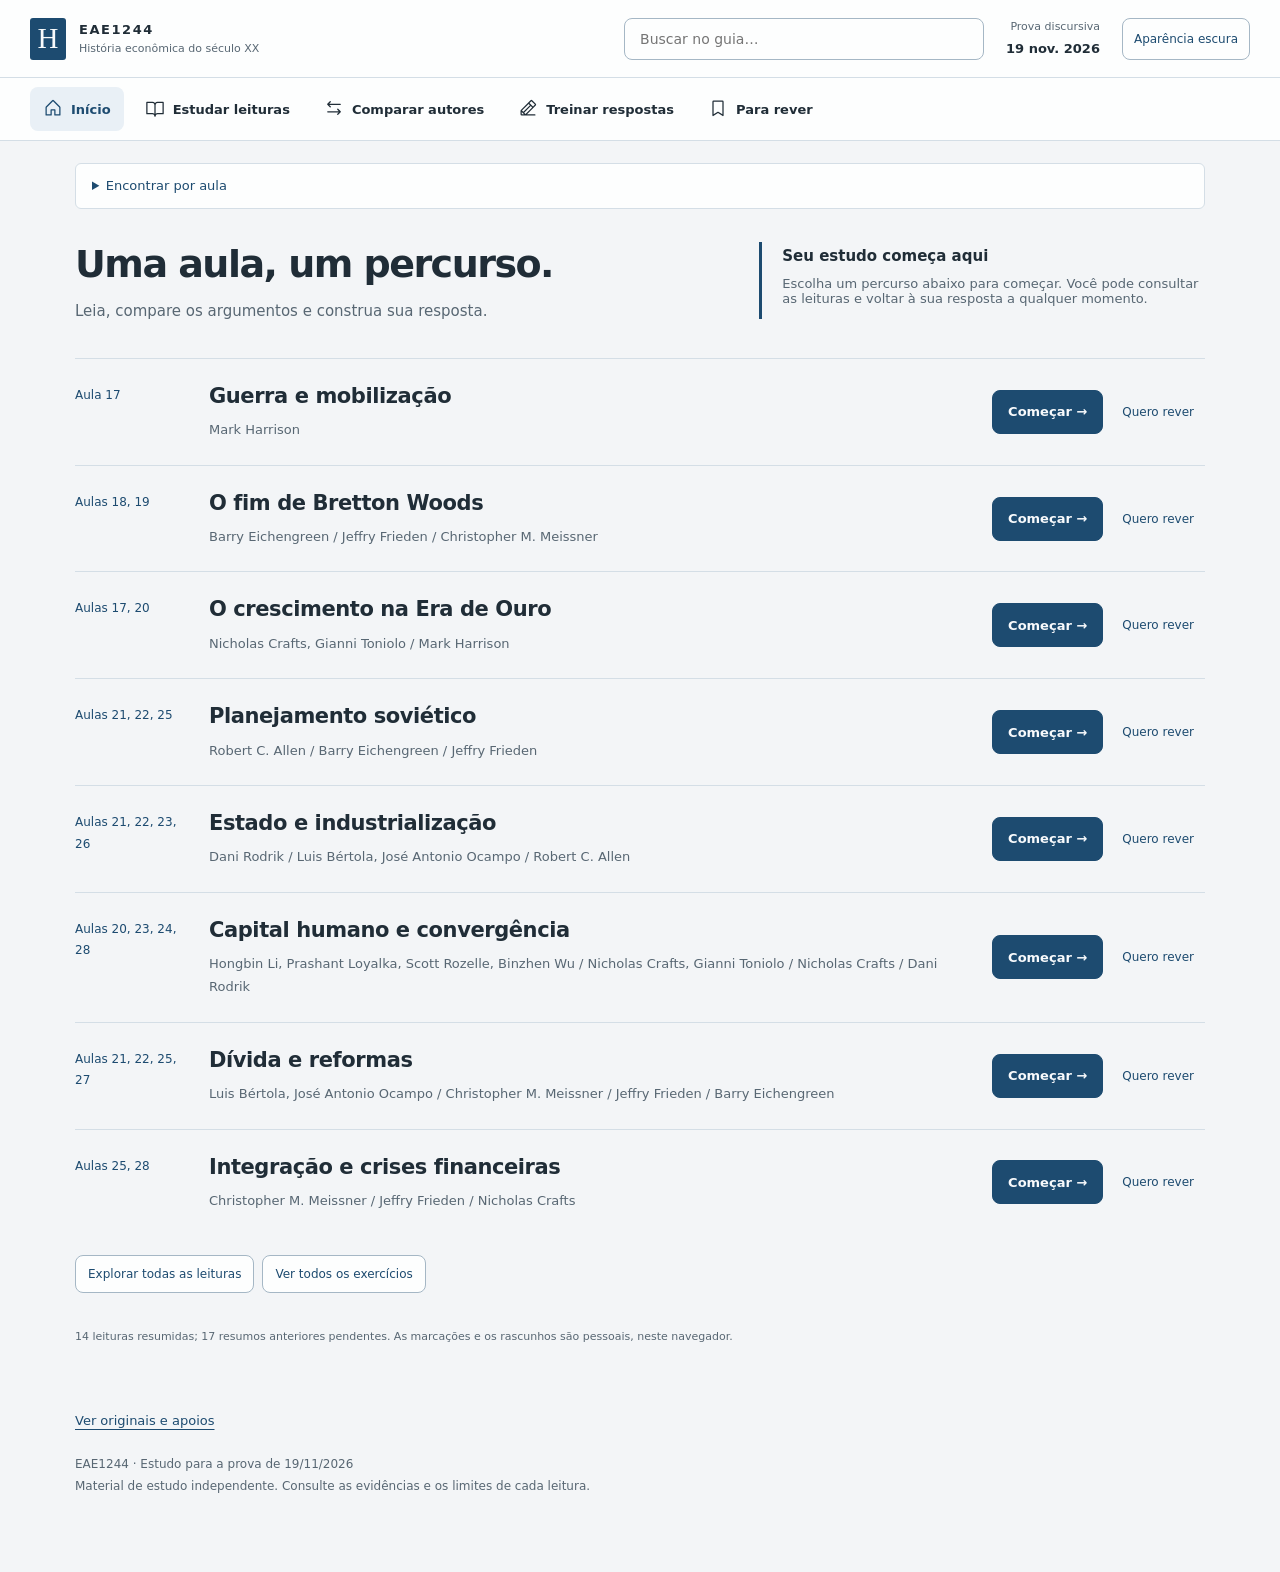
==== index.html @ 4e14259a "Publish study guide with reading tables Co-Authored-By: Claude Opus 5.5 <noreply@anthropic.com>" ====
<!doctype html>
<html lang="pt-BR">
<head>
<meta charset="utf-8">
<meta name="viewport" content="width=device-width, initial-scale=1">
<meta name="color-scheme" content="light dark">
<meta name="description" content="Caderno, atlas de autores e prática discursiva de História Econômica Geral do Século XX.">
<title>EAE1244 · Hub de estudos</title>
<link rel="icon" href="data:image/svg+xml,%3Csvg xmlns='http://www.w3.org/2000/svg' viewBox='0 0 32 32'%3E%3Crect width='32' height='32' rx='5' fill='%231d4b70'/%3E%3Ctext x='16' y='23' text-anchor='middle' fill='white' font-size='23' font-family='serif'%3EH%3C/text%3E%3C/svg%3E">
<style>/* Native theme tokens preserve the approved editorial blue in both appearances. */
:root {
 --ink:light-dark(#202d37,#e5edf3); --muted:light-dark(#586773,#acbac7);
 --blue:light-dark(#1d4b70,#9cc9ee); --on-blue:light-dark(#f8fafc,#102b40);
 --blue-soft:light-dark(#e9f0f6,#203748); --paper:light-dark(#fdfefe,#18222b);
 --background:light-dark(#f3f5f7,#111920); --line:light-dark(#d4dee6,#354654);
 --input:light-dark(#a5b7c5,#7892a6); --focus:light-dark(#17669e,#9cc9ee);
 --warning:light-dark(#79551b,#e6c789); --warning-bg:light-dark(#faf4e7,#332d23);
 --radius:8px; font-family:system-ui,-apple-system,BlinkMacSystemFont,"Segoe UI",sans-serif;
 color:var(--ink); background:var(--background); font-size:16px; color-scheme:light dark
}
* {
  box-sizing:border-box
}
body {
  margin:0
}
button,input,select,textarea {
  font:inherit
}
button,a,summary,input,select,textarea {
  touch-action:manipulation
}
button,a {
  -webkit-tap-highlight-color:transparent
}
button {
  cursor:pointer
}
button:disabled {
  cursor:default
}
a {
  color:var(--blue);
  text-underline-offset:3px
}
button {
  color:inherit
}
button:focus-visible,a:focus-visible,summary:focus-visible,input:focus-visible,select:focus-visible,textarea:focus-visible {
  outline:3px solid var(--focus);
  outline-offset:3px
}
button,input,select,textarea {
  border-radius:var(--radius)
}
[hidden] {
  display:none!important
}
.sr-only {
  position:absolute;
  width:1px;
  height:1px;
  padding:0;
  overflow:hidden;
  clip:rect(0,0,0,0);
  var(--paper)-space:nowrap;
  border:0
}
.skip {
  position:fixed;
  left:12px;
  top:-80px;
  padding:12px;
  background:var(--paper);
  z-index:100
}
.skip:focus {
  top:8px
}
.topbar {
  max-width:1600px;
  margin:auto;
  min-height:98px;
  display:flex;
  align-items:center;
  gap:32px;
  padding:20px 40px;
  border-bottom:1px solid var(--line)
}
.brand {
  display:flex;
  gap:13px;
  align-items:center;
  text-decoration:none;
  color:var(--ink);
  flex:1;
  min-width:270px
}
.brand-mark {
  display:grid;
  place-items:center;
  background:var(--blue);
  color:var(--paper);
  width:43px;
  height:48px;
  font:32px Georgia,serif;
  border-radius:3px
}
.brand strong {
  display:block;
  font-size:14px;
  letter-spacing:.12em
}
.brand span span {
  display:block;
  color:var(--muted);
  font-size:12px;
  margin-top:5px
}
.search-wrap {
  display:flex;
  align-items:center;
  position:relative;
  width:360px
}
.search-wrap input {
  width:100%;
  padding:12px 72px 12px 15px;
  border:1px solid var(--input);
  background:var(--paper);
  min-width:0;
  font-size:14px
}
.search-wrap button {
  position:absolute;
  right:8px;
  font-size:12px;
  background:var(--paper);
  border:0;
  padding:6px;
  color:var(--blue)
}
.exam {
  font-size:11px;
  line-height:1.8;
  color:var(--muted);
  var(--paper)-space:nowrap;
  text-align:right
}
.exam strong {
  display:block;
  color:var(--ink);
  font-size:13px
}
.workspace {
  max-width:1450px;
  margin:auto;
  display:grid;
  grid-template-columns:285px minmax(0,1fr);
  gap:56px;
  padding:34px 40px
}
.sidebar {
  align-self:start;
  position:sticky;
  top:20px;
  max-height:calc(100dvh - 40px);
  overflow:auto;
  padding:2px 8px 24px 0;
  scrollbar-width:thin
}
.modes {
  display:flex;
  gap:4px;
  padding-bottom:22px
}
.modes button {
  flex:1;
  min-height:42px;
  border:1px solid transparent;
  background:transparent;
  font-size:13px;
  font-weight:600;
  padding:8px 9px
}
.modes button[aria-current="page"] {
  background:var(--blue);
  color:var(--paper)
}
.modes button:hover:not([aria-current]) {
  background:var(--blue-soft)
}
.index-panel>summary {
  font:600 12px system-ui;
  letter-spacing:.04em;
  color:var(--muted);
  margin:0 0 20px;
  list-style:none;
  pointer-events:none
}
.index-panel>summary::-webkit-details-marker {
  display:none
}
.index-content label {
  display:block;
  font-size:12px;
  color:var(--muted);
  margin-bottom:8px
}
select {
  width:100%;
  background:var(--paper);
  border:1px solid var(--input);
  padding:10px;
  font-size:13px;
  color:var(--ink);
  margin-bottom:21px
}
.menu-group-title {
  font-size:11px;
  font-weight:650;
  color:var(--muted);
  margin:22px 0 9px;
  padding-left:11px
}
.menu-item {
  display:block;
  width:100%;
  text-align:left;
  background:none;
  border:0;
  border-left:2px solid transparent;
  border-radius:0;
  padding:11px 11px;
  margin:3px 0;
  line-height:1.45
}
.menu-item strong {
  font-size:13px;
  display:block;
  font-weight:550
}
.menu-item small {
  font-size:11px;
  color:var(--muted);
  display:block;
  margin-top:4px
}
.menu-item[aria-current="page"] {
  border-left-color:var(--blue);
  background:var(--blue-soft);
  color:var(--blue)
}
.menu-item:hover {
  background:var(--blue-soft)
}
.sidebar-foot {
  border-top:1px solid var(--line);
  margin-top:24px;
  padding:18px 10px
}
.sidebar-foot button {
  border:0;
  background:none;
  padding:4px 0;
  color:var(--blue);
  font-size:12px;
  text-align:left
}
.sidebar-foot p {
  font-size:11px;
  line-height:1.9;
  color:var(--muted)
}
.sidebar-foot strong {
  font-weight:650;
  color:var(--ink)
}
main {
  min-width:0;
  max-width:920px;
  outline:none
}
article {
  background:var(--paper);
  padding:42px 50px 50px;
  border:1px solid var(--line);
  border-radius:3px;
  min-height:650px;
  box-shadow:0 3px 16px #1d4b7004
}
.eyebrow {
  font-size:11px;
  font-weight:650;
  color:var(--blue);
  letter-spacing:.09em;
  text-transform:uppercase;
  margin:0 0 16px
}
h1,h2,h3 {
  color:var(--ink);
  font-weight:normal
}
h1 {
  font:normal clamp(30px,3.3vw,43px)/1.12 Georgia,"Times New Roman",serif;
  letter-spacing:-.025em;
  margin:0 0 20px;
  overflow-wrap:anywhere
}
h2 {
  font:normal 26px/1.25 Georgia,serif;
  letter-spacing:-.02em;
  margin:0 0 20px
}
h3 {
  font:600 15px/1.5 system-ui;
  margin:0 0 10px
}
.byline {
  color:var(--muted);
  font-size:13px;
  line-height:1.7;
  margin:0 0 14px
}
.source-meta {
  font-size:12px;
  color:var(--muted);
  margin-bottom:25px
}
.source-meta summary {
  cursor:pointer;
  padding:4px 0
}
.source-meta p {
  font-size:12px;
  overflow-wrap:anywhere
}
.originals {
  display:flex;
  flex-wrap:wrap;
  gap:10px;
  margin:20px 0
}
.originals a {
  font-size:12px;
  text-decoration:none;
  border:1px solid var(--line);
  padding:9px 12px;
  display:inline-block
}
.originals a:hover {
  border-color:var(--blue)
}
.lead {
  font:normal 20px/1.65 Georgia,serif;
  border-left:3px solid var(--blue);
  padding:2px 0 2px 22px;
  margin:30px 0;
  color:var(--ink)
}
.question {
  font-size:15px;
  line-height:1.7;
  color:var(--muted);
  margin:20px 0
}
.quick-links,.related {
  display:flex;
  gap:8px;
  flex-wrap:wrap;
  margin:20px 0
}
.link-button {
  border:1px solid var(--input);
  background:var(--paper);
  color:var(--blue);
  padding:9px 12px;
  font-size:12px;
  text-align:left;
  line-height:1.5
}
.link-button:hover {
  background:var(--blue-soft)
}
.content-section {
  border-top:1px solid var(--line);
  padding-top:30px;
  margin-top:34px
}
.content-section p,.content-section li {
  font-size:16px;
  line-height:1.85
}
.content-section p {
  margin:0 0 16px
}
.argument {
  list-style:none;
  counter-reset:argument;
  padding:0
}
.argument>li {
  counter-increment:argument;
  position:relative;
  padding:0 0 26px 37px
}
.argument>li:before {
  content:counter(argument,decimal-leading-zero);
  position:absolute;
  left:0;
  top:2px;
  color:var(--blue);
  font-size:11px;
  font-weight:650
}
.argument>li:last-child {
  padding-bottom:0
}
.argument p {
  margin:0
}
.evidence {
  margin:12px 0 18px;
  background:var(--background);
  border-radius:3px;
  padding:10px 14px;
  font-size:12px
}
.evidence>summary {
  cursor:pointer;
  color:var(--blue);
  font-size:12px;
  line-height:1.6
}
.evidence blockquote {
  font-family:Georgia,serif;
  margin:14px 0 6px;
  padding-left:12px;
  border-left:1px solid var(--line);
  font-size:14px;
  line-height:1.7;
  overflow-wrap:anywhere
}
.evidence p,.evidence a {
  font-size:11px;
  line-height:1.6
}
.item {
  margin:0 0 27px
}
.item:last-child {
  margin-bottom:0
}
.kind {
  font-size:10px;
  letter-spacing:.03em;
  text-transform:uppercase;
  color:var(--blue);
  display:inline-block;
  margin-bottom:8px;
  font-weight:650
}
.limits {
  padding-left:20px
}
.limits li {
  margin-bottom:13px
}
.notice {
  background:var(--warning-bg);
  border-left:3px solid var(--warning);
  padding:16px 18px;
  color:var(--warning);
  font-size:14px;
  line-height:1.7;
  margin:24px 0
}
.page-foot {
  font-size:11px;
  color:var(--muted);
  line-height:1.9;
  padding:24px 0 8px
}
.result-title {
  font-size:12px;
  color:var(--muted);
  margin:0 0 20px
}
.result {
  display:block;
  background:var(--paper);
  border:1px solid var(--line);
  padding:22px;
  margin-bottom:12px;
  width:100%;
  text-align:left
}
.result h2 {
  font-size:22px;
  margin:8px 0
}
.result p {
  font-size:13px;
  line-height:1.7;
  color:var(--muted);
  margin:0
}
.result small {
  font-size:10px;
  color:var(--blue);
  font-weight:650;
  text-transform:uppercase;
  letter-spacing:.04em
}
.result:hover {
  border-color:var(--blue)
}
.archive-item {
  padding:20px 0;
  border-bottom:1px solid var(--line)
}
.archive-item h2 {
  font-size:20px;
  margin:0 0 8px
}
.archive-item p {
  font-size:12px;
  color:var(--muted);
  line-height:1.6
}
.archive-item .originals {
  margin:8px 0
}
@media(min-width:1600px) {
  .workspace {
    gap:70px
  }
}
@media(max-width:1100px) {
  .workspace {
    gap:28px;
    padding:28px 24px;
    grid-template-columns:245px minmax(0,1fr)
  }
  .topbar {
    padding:18px 24px;
    gap:20px
  }
  .exam {
    display:none
  }
  article {
    padding:32px
  }
  .search-wrap {
    width:320px
  }
}
@media(max-width:760px) {
  .topbar {
    flex-wrap:wrap;
    padding:18px 18px;
    gap:18px
  }
  .brand {
    min-width:0
  }
  .brand-mark {
    height:39px;
    width:36px;
    font-size:27px
  }
  .brand span span {
    font-size:10px
  }
  .search-wrap {
    width:100%
  }
  .workspace {
    display:block;
    padding:18px 14px;
  }
  .sidebar {
    position:static;
    max-height:none;
    overflow:visible;
    padding:0
  }
  .modes {
    padding-bottom:15px;
    gap:8px
  }
  .modes button {
    min-height:44px;
    font-size:14px
  }
  .index-panel {
    background:var(--paper);
    border:1px solid var(--line);
    border-radius:var(--radius);
    margin:0 0 18px
  }
  .index-panel>summary {
    pointer-events:auto;
    cursor:pointer;
    list-style:disclosure-closed;
    font-size:12px;
    margin:0;
    padding:14px 16px;
    letter-spacing:0
  }
  .index-panel[open]>summary {
    list-style:disclosure-open
  }
  .index-panel>summary::-webkit-details-marker {
    display:initial
  }
  .index-content {
    padding:0 14px 14px;
    max-height:45vh;
    overflow:auto
  }
  .sidebar-foot {
    display:none
  }
  article {
    padding:27px 21px;
    min-height:450px
  }
  h1 {
    font-size:32px;
    line-height:1.15
  }
  h2 {
    font-size:24px
  }
  .lead {
    font-size:19px;
    padding-left:16px;
    margin:24px 0
  }
  .content-section p,.content-section li {
    font-size:16px;
    line-height:1.8
  }
  .argument>li {
    padding-left:28px
  }
  .eyebrow {
    font-size:10px
  }
  .page-foot {
    font-size:10px;
    padding:20px 6px
  }
  .result {
    padding:19px
  }
}
@media(prefers-reduced-motion:reduce) {
  *,*:before,*:after {
    scroll-behavior:auto!important;
    animation:none!important;
    transition:none!important
  }
}
@media print {
  .topbar,.sidebar,.page-foot,.quick-links,.related {
    display:none
  }
  body {
    background:var(--paper)
  }
  .workspace {
    display:block;
    padding:0
  }
  article {
    border:0;
    box-shadow:none;
    padding:0
  }
  details[open] {
    break-inside:avoid
  }
  h1,h2,h3 {
    break-after:avoid
  }
  .evidence {
    background:transparent
  }
}
.interpretation {
  font-size:12px!important;
  color:var(--muted);
  line-height:1.75!important;
  margin-bottom:22px!important
}
.basis-links {
  display:flex;
  gap:6px;
  flex-wrap:wrap;
  margin:10px 0 20px
}

/* The approved B layout: a course journey with a single horizontal navigation. */
body{overflow-wrap:anywhere}
.topbar{min-height:78px;gap:22px;padding:17px 30px;background:var(--paper)}
.brand{min-width:240px}.brand-mark{width:36px;height:42px;font-size:29px;color:var(--on-blue)}
.brand strong{font-size:13px}.brand span span{font-size:11px}
.theme-toggle{background:transparent;border:1px solid var(--input);color:var(--blue);padding:9px 11px;font-size:12px;min-height:42px;white-space:nowrap}
.modes{max-width:1450px;margin:auto;padding:9px 30px;gap:8px;flex-wrap:wrap;border-bottom:1px solid var(--line);background:var(--paper)}
.modes button{flex:none;display:flex;align-items:center;justify-content:center;gap:8px;padding:9px 12px;font-size:13px;min-height:44px}
.modes button[aria-current="page"]{background:var(--blue-soft);color:var(--blue)}
.ui-icon{display:inline-flex;align-items:center;flex:none}.ui-icon svg{width:20px;height:20px;fill:currentColor}
.workspace{display:block;max-width:1200px;padding:22px 35px 30px;min-height:calc(100dvh - 200px)}
.sidebar{position:static;max-height:none;overflow:visible;padding:0 0 18px}
.index-panel{background:var(--paper);border:1px solid var(--line);border-radius:6px}
.index-panel>summary{pointer-events:auto;cursor:pointer;list-style:disclosure-closed;font:500 13px/1.5 system-ui;letter-spacing:0;padding:12px 16px;margin:0;color:var(--blue)}
.index-panel[open]>summary{list-style:disclosure-open}.index-panel>summary::-webkit-details-marker{display:initial}
.index-content{padding:10px 16px 16px}.index-content select{max-width:380px;margin-bottom:10px}
#menu{display:grid;grid-template-columns:1fr 1fr;gap:4px 22px;max-height:390px;overflow:auto}
main{max-width:none}article{padding:34px 42px 42px;border-radius:var(--radius);box-shadow:none}
h1{font-family:system-ui,-apple-system,BlinkMacSystemFont,"Segoe UI",sans-serif;font-size:clamp(29px,3.5vw,40px);line-height:1.18;letter-spacing:-.04em;font-weight:600;max-width:950px}
.eyebrow:empty{display:none}.eyebrow{font-size:11px;letter-spacing:.025em;text-transform:none;margin-bottom:9px}
.page-foot{font-size:12px;line-height:1.8;padding-top:23px}.page-foot p{margin-top:14px}
#archive{border:0;background:transparent;padding:8px 0;color:var(--blue);font-size:13px;text-decoration:underline;text-underline-offset:4px;cursor:pointer}
.primary-button{border:1px solid var(--blue);background:var(--blue);color:var(--on-blue);padding:10px 15px;min-height:44px;font-weight:600;font-size:13px;white-space:nowrap}
.primary-button:hover{filter:brightness(.95)}.review-toggle{border:1px solid transparent;background:transparent;color:var(--blue);padding:8px 10px;font-size:12px;min-height:40px}
.review-toggle[aria-pressed="true"]{background:var(--blue-soft)}
body[data-view="inicio"] article,body[data-view="rever"] article{background:transparent;border:0;padding:15px 0 20px;min-height:400px}
body[data-view="inicio"] article{display:grid;grid-template-columns:minmax(0,1.45fr) minmax(220px,1fr);gap:0 38px}
body[data-view="inicio"] article>h1{grid-column:1;grid-row:1;margin-bottom:12px;font-size:38px}
body[data-view="inicio"] article>.byline{grid-column:1;grid-row:2;font-size:15px;margin:0 0 24px}
.resume-study{grid-column:2;grid-row:1/span 3;border-left:3px solid var(--blue);padding:3px 0 3px 20px;align-self:start;margin:0 0 28px}
.resume-study h2{font:600 15px/1.5 system-ui;margin-bottom:9px;letter-spacing:0}.resume-study p{font-size:13px;color:var(--muted);margin:0 0 10px}
.lesson-journey{grid-column:1/-1;margin-top:10px}.lesson-row{display:grid;grid-template-columns:110px minmax(0,1fr) auto;gap:24px;align-items:center;padding:23px 0;border-top:1px solid var(--line)}
.lesson-row h2{font:600 21px/1.35 system-ui;margin:0 0 8px;letter-spacing:-.02em}.lesson-row p{font-size:13px;line-height:1.8;margin:0;color:var(--muted)}
.lesson-row .lesson-number{align-self:start;color:var(--blue);font-size:12px;padding-top:3px}
.lesson-actions{display:flex;align-items:center;gap:8px}.lesson-actions .review-toggle{white-space:nowrap}
body[data-view="inicio"] article>.quick-links,body[data-view="inicio"] article>.storage-note,body[data-view="inicio"] article>.notice{grid-column:1/-1}
.collection-item{padding:23px 0;border-top:1px solid var(--line)}.collection-item:first-of-type{margin-top:28px}.collection-item h2{font-size:25px;margin-bottom:10px}.collection-item p{font-size:14px;color:var(--muted);line-height:1.8}
.exercise-choice{display:block;width:100%;text-align:left;background:var(--paper);border:1px solid var(--input);color:var(--blue);padding:12px 15px;font-size:14px;margin-top:10px;min-height:44px}
.journey-context{padding:18px 22px;background:var(--blue-soft);border-radius:6px;margin-bottom:27px}
.journey-context h2{font:600 19px/1.4 system-ui;letter-spacing:-.02em;margin:0 0 13px}.journey-context .byline{font-size:12px;margin:0 0 6px;color:var(--blue)}
.journey-steps{display:flex;align-items:center;flex-wrap:wrap;gap:7px}.journey-step{border:0;background:transparent;color:var(--blue);padding:9px 11px;font-size:12px;min-height:40px;border-radius:5px}
.journey-step[aria-current="step"]{background:var(--paper);font-weight:650}.back-search{border:0;background:transparent;color:var(--blue);padding:0;min-height:40px;font-size:13px;margin-bottom:13px}
.reading-toc{display:flex;align-items:center;gap:5px 20px;flex-wrap:wrap;border-top:1px solid var(--line);border-bottom:1px solid var(--line);padding:12px 0;margin:20px 0}
.reading-toc strong{font-size:12px;color:var(--muted)}.reading-toc a{font-size:12px;text-decoration:none;padding:5px 0}.reading-toc a:hover{text-decoration:underline}
.content-section{scroll-margin-top:20px}.concept-detail{padding:13px 15px;border:1px solid var(--line);border-radius:6px}.concept-detail>summary{font-size:15px;font-weight:600;cursor:pointer;color:var(--blue);min-height:27px}.concept-detail>p{margin-top:12px}
.study-status{max-width:1130px;margin:0 auto 24px;padding:0 22px;font-size:12px;line-height:1.8;color:var(--warning)}
dialog{background:var(--paper);color:var(--ink);border:1px solid var(--line);border-radius:8px;max-width:min(520px,calc(100% - 30px));padding:25px}dialog::backdrop{background:#11192088}
dialog h2{font-size:26px}dialog label{display:block;font-size:13px;margin-bottom:8px}dialog input{width:100%;border:1px solid var(--input);padding:10px;color:var(--ink);background:var(--background);font-size:14px}dialog p{font-size:13px;color:var(--muted);line-height:1.8}dialog button{background:var(--blue);color:var(--on-blue);border:0;padding:10px 17px;min-height:44px}
@media(max-width:1050px){.topbar{gap:16px;padding:16px 24px}.brand{min-width:210px}.search-wrap{width:310px}.workspace{padding:21px 27px 28px}.lesson-row{grid-template-columns:90px minmax(0,1fr) auto;gap:20px}.lesson-actions{flex-direction:column;gap:5px}.lesson-actions .review-toggle{font-size:11px}}
@media(max-width:767px){.topbar{padding:15px 17px;gap:12px}.brand{min-width:0}.brand-mark{width:32px;height:37px;font-size:26px}.brand span span{font-size:10px}.theme-toggle{font-size:11px;padding:8px;min-height:38px}.search-wrap{order:3;width:100%}.search-wrap input{font-size:16px}.modes{display:grid;grid-template-columns:1fr 1fr;padding:10px 14px;gap:4px}.modes button{font-size:12px;min-height:44px;padding:9px 7px;gap:7px}.modes button:last-child{grid-column:1/-1}.ui-icon svg{width:18px;height:18px}.workspace{padding:17px 15px 24px}.sidebar{padding-bottom:17px}.index-panel{margin:0}.index-content{padding:0 13px 13px;max-height:none}#menu{grid-template-columns:1fr;max-height:340px}.index-panel>summary{font-size:12px}article{padding:23px 19px}h1{font-size:29px}.journey-context{padding:15px;margin-bottom:24px}.journey-context h2{font-size:18px}.journey-steps{gap:4px}.journey-step{padding:8px;font-size:12px;min-height:44px}.journey-context .review-toggle{padding:8px;min-height:44px}body[data-view="inicio"] article{display:block;padding-top:10px}body[data-view="inicio"] article>h1{font-size:31px;margin-bottom:13px}body[data-view="inicio"] article>.byline{font-size:14px;margin-bottom:24px}.resume-study{padding-left:15px;margin-bottom:23px}.lesson-row{grid-template-columns:minmax(0,1fr) auto;gap:9px 17px;padding:21px 0}.lesson-row .lesson-number{grid-column:1/-1;padding:0;font-size:12px}.lesson-row h2{font-size:20px}.lesson-row p{font-size:12px}.lesson-actions{align-self:start;flex-direction:column-reverse}.lesson-actions .primary-button{padding:9px 10px;font-size:12px}.lesson-actions .review-toggle{padding:7px;font-size:11px}.reading-toc{gap:4px 16px}.reading-toc strong{width:100%}.collection-item h2{font-size:24px}.page-foot{font-size:11px}.study-status{padding:0 17px}}
@media(prefers-reduced-motion:no-preference){.primary-button,.review-toggle,.journey-step{transition:background-color .15s ease,transform .15s ease}.primary-button:active{transform:translateY(1px)}}
@media print{:root{color-scheme:light!important}.modes,.journey-context,.reading-toc,.study-status,.theme-toggle,.back-search{display:none}}
.basis-links button {
  font-size:10px;
  padding:6px 8px;
  background:var(--paper)
}
.mechanism-row {
  border:1px solid var(--line);
  border-radius:4px;
  margin:12px 0;
  padding:0 18px
}
.mechanism-row>summary {
  cursor:pointer;
  padding:17px 0;
  font-weight:600;
  font-size:14px;
  line-height:1.6
}
.matrix-grid {
  display:grid;
  grid-template-columns:repeat(auto-fit,minmax(min(100%,230px),1fr));
  gap:22px;
  padding:8px 0 18px
}
.matrix-cell {
  min-width:0
}
.matrix-cell h3 {
  font-size:13px
}
.matrix-cell p {
  font-size:14px;
  line-height:1.75
}
.case-author {
  font-size:12px!important;
  color:var(--blue);
  font-weight:600;
  margin-bottom:7px!important
}
.outline-point {
  margin-bottom:18px
}
.editor-label {
  display:block;
  font-size:13px;
  line-height:1.7;
  color:var(--muted);
  margin-bottom:12px
}
textarea {
  width:100%;
  resize:vertical;
  min-height:290px;
  border:1px solid var(--input);
  padding:18px;
  font-family:Georgia,serif;
  font-size:18px;
  line-height:1.8;
  background:var(--paper);
  color:var(--ink)
}
textarea::placeholder {
  font-family:system-ui;
  font-size:14px;
  line-height:1.8;
  color:var(--muted)
}
.save-status {
  font-size:11px!important;
  color:var(--muted);
  line-height:1.6!important;
  margin:10px 0 18px!important
}
.storage-warning {
  color:var(--warning)
}
.storage-note {
  font-size:11px!important;
  color:var(--muted);
  line-height:1.7!important;
  margin-top:15px!important
}
.support-panel {
  border:1px solid var(--line);
  padding:0 18px;
  margin:12px 0;
  border-radius:4px
}
.support-panel>summary {
  padding:18px 0;
  cursor:pointer;
  font-size:14px;
  font-weight:600;
  color:var(--blue)
}
.support-panel[open] {
  padding-bottom:10px
}
.support-panel p {
  font-size:15px
}
.support-panel .worked-example {
  font:18px/1.9 Georgia,serif
}
.review-item {
  display:flex;
  gap:12px;
  align-items:flex-start;
  font-size:14px;
  line-height:1.8;
  margin:17px 0;
  cursor:pointer
}
.review-item input {
  width:18px;
  height:18px;
  margin-top:4px;
  flex-shrink:0;
  accent-color:var(--blue)
}
.empty-note {
  font-size:12px;
  color:var(--muted);
  line-height:1.7
}
.worked-example {
  border-left:2px solid var(--input);
  padding-left:17px
}
@media(max-width:760px) {
  .matrix-grid {
    grid-template-columns:1fr
  }
  .matrix-cell {
    border-top:1px solid var(--line);
    padding-top:16px
  }
  .support-panel,.mechanism-row {
    padding-left:13px;
    padding-right:13px
  }
  textarea {
    padding:13px;
    font-size:17px
  }
  .basis-links button {
    font-size:11px
  }
  .support-panel .worked-example {
    font-size:17px
  }
}
.index-panel>summary {
  pointer-events:auto;
  cursor:pointer
}
@media(max-width:760px) {
  .sidebar-foot {
    display:block;
    border:0;
    margin:0 0 16px;
    padding:0 3px
  }
  .sidebar-foot p {
    display:none
  }
  .sidebar-foot button {
    font-size:12px;
    padding:8px 0
  }
}
.index-panel > summary {
  list-style-position: inside;
}
.data-table{margin:0 0 34px}.data-table:last-child{margin-bottom:0}.data-table figcaption{font-size:15px;font-weight:600;line-height:1.5;margin-bottom:4px}.table-scroll{overflow-x:auto;margin:10px 0 12px;border:1px solid var(--line);border-radius:6px;background:var(--paper)}.data-table table{border-collapse:collapse;width:100%;font-size:13px;font-variant-numeric:tabular-nums}.data-table th,.data-table td{padding:7px 11px;border-bottom:1px solid var(--line);text-align:right;white-space:nowrap}.data-table thead th{background:var(--blue-soft);font-weight:600;vertical-align:bottom;white-space:normal;min-width:5.5em}.data-table tbody th{text-align:left;font-weight:500;white-space:normal;min-width:9em}.data-table tbody tr:last-child>*{border-bottom:0}.content-section .table-supports{font-size:14px;line-height:1.7;margin:0 0 6px}.content-section .table-note{font-size:12px;line-height:1.6;color:var(--muted);margin:0 0 6px}.data-table>a{font-size:12px;color:var(--blue)}
</style>
</head>
<body>
<a class="skip" href="#content">Pular para o conteúdo</a>
<header class="topbar">
<a class="brand" href="#inicio/all"><span class="brand-mark" aria-hidden="true">H</span><span><strong>EAE1244</strong><span>História econômica do século XX</span></span></a>
<div class="search-wrap"><label class="sr-only" for="search">Buscar no guia</label><input type="search" id="search" placeholder="Buscar no guia…" autocomplete="off"><button id="clear-search" type="button" hidden>Limpar</button></div>
<span class="exam">Prova discursiva <strong>19 nov. 2026</strong></span>
<button id="theme-toggle" type="button" class="theme-toggle">Aparência escura</button>
</header>
<nav class="modes" aria-label="Áreas de estudo"><button data-view="inicio" type="button"><span data-icon="house"></span>Início</button><button data-view="caderno" type="button"><span data-icon="book-open"></span>Estudar leituras</button><button data-view="atlas" type="button"><span data-icon="arrows-left-right"></span>Comparar autores</button><button data-view="praticar" type="button"><span data-icon="pencil-line"></span>Treinar respostas</button><button data-view="rever" type="button"><span data-icon="bookmark-simple"></span>Para rever</button></nav>
<div class="workspace">
<aside class="sidebar">
<details class="index-panel"><summary>Encontrar por aula</summary><div class="index-content"><label for="lesson">Recorte de leitura</label><select id="lesson"><option value="priority">Aulas 17–28 · prioritárias</option><option value="all">Todas as aulas</option></select><div id="menu"></div></div></details>
</aside>
<main id="content" tabindex="-1"><section id="results" hidden aria-label="Resultados da busca"></section><article id="article"></article><footer class="page-foot"><button type="button" id="archive">Ver originais e apoios</button><p>EAE1244 · Estudo para a prova de 19/11/2026<br>Material de estudo independente. Consulte as evidências e os limites de cada leitura.</p></footer></main>
</div>
<p id="study-status" class="study-status" role="status"></p>
<dialog id="share-dialog"><form method="dialog"><h2>Compartilhar este conteúdo</h2><label for="share-url">Link direto</label><input id="share-url" readonly type="text"><p id="share-note"></p><button type="submit">Fechar</button></form></dialog>
<noscript><p>Ative o JavaScript para navegar pelo guia. Os originais continuam disponíveis na pasta originais do pacote.</p></noscript>
<script type="application/json" id="guide-data">{"resources":[{"id":"moodle-resource-6577587","kind":"reading","lessons":[17],"title":"Resource mobilization for World War II: the U.S.A., U.K., U.S.S.R., and Germany, 1938-1945","authors":["Mark Harrison"],"summary":{"schema_version":1,"resource_id":"moodle-resource-6577587","file_id":"e2b4265d5868eb7a80c2eca9871b8a6562238b8a5aacd15e48c67d8be4ab4995","lessons":[17],"authors":["Mark Harrison"],"title":"Resource mobilization for World War II: the U.S.A., U.K., U.S.S.R., and Germany, 1938-1945","year":1988,"depth":"deep","status":"complete","thesis":"Para Harrison, a Segunda Guerra foi decidida pela capacidade aliada de produzir muito mais munições que o Eixo, e comparar as economias de guerra exige medir a intensidade da mobilização (renda nacional e força de trabalho), corrigindo distorções de conceito e de contabilidade dos números tradicionais. Nessa medida, a mobilização soviética foi a mais intensa e, em 1943-44, mais equilibrada e sustentada que a alemã, apesar de a URSS partir de base menor, sem folga e sofrer invasão; a Alemanha mobilizou muita renda, mas com desequilíbrio entre soldados, trabalhadores da indústria bélica e civis.","question":"Quais fatores permitiram que o potencial superior dos Aliados se realizasse em produção de guerra nas diferentes economias, e como se comparam a preparação, a coordenação central e a intensidade da mobilização de EUA, Reino Unido, URSS e Alemanha, em especial a eficácia do esforço soviético?","argument":[{"claim":"Ponto de partida (Goldsmith, citado pelo autor): o que decidiu a guerra foi a capacidade dos Aliados de produzir muito mais munições que o Eixo. A pergunta de Harrison é que fatores realizaram esse potencial sob condições de combate; a URSS foi negligenciada na literatura comparativa porque os dados soviéticos demoraram a ser liberados.","refs":[{"file_id":"e2b4265d5868eb7a80c2eca9871b8a6562238b8a5aacd15e48c67d8be4ab4995","pdf_page":2,"quote":"what won the war for them in the end was their ability to"},{"file_id":"e2b4265d5868eb7a80c2eca9871b8a6562238b8a5aacd15e48c67d8be4ab4995","pdf_page":2,"quote":"produce more, and vastly more, munitions than the Axis.1"},{"file_id":"e2b4265d5868eb7a80c2eca9871b8a6562238b8a5aacd15e48c67d8be4ab4995","pdf_page":3,"quote":"In contrast, Soviet experience has suffered neglect.3 The main reason is that"}]},{"claim":"O autor propõe um estudo comparativo da mobilização de recursos em três dimensões (preparação e necessidades; liderança e coordenação central; intensidade da mobilização) e adverte que é preciso eliminar distorções de conceito e medida nas estatísticas já estabelecidas para EUA, Reino Unido e Alemanha.","refs":[{"file_id":"e2b4265d5868eb7a80c2eca9871b8a6562238b8a5aacd15e48c67d8be4ab4995","pdf_page":3,"quote":"How may the effectiveness of the Soviet economic war effort be compared with"},{"file_id":"e2b4265d5868eb7a80c2eca9871b8a6562238b8a5aacd15e48c67d8be4ab4995","pdf_page":3,"quote":"political leadership and"},{"file_id":"e2b4265d5868eb7a80c2eca9871b8a6562238b8a5aacd15e48c67d8be4ab4995","pdf_page":4,"quote":"distortions of concept and measurement from the comparative statistical record already established for"}]},{"claim":"Preparação (seção I): Alemanha e URSS arcaram com os maiores ônus de rearmamento prévio; o rearmamento britânico foi bem menor e os EUA praticamente não se prepararam. A Alemanha rearmou numa economia com desemprego, de modo que o gasto militar ocupou folga, e suas conquistas trouxeram retornos econômicos: suas vitórias foram 'baratas'.","refs":[{"file_id":"e2b4265d5868eb7a80c2eca9871b8a6562238b8a5aacd15e48c67d8be4ab4995","pdf_page":4,"quote":"The most extensive economic burdens of war"},{"file_id":"e2b4265d5868eb7a80c2eca9871b8a6562238b8a5aacd15e48c67d8be4ab4995","pdf_page":4,"quote":"rearmament was initiated in an"},{"file_id":"e2b4265d5868eb7a80c2eca9871b8a6562238b8a5aacd15e48c67d8be4ab4995","pdf_page":5,"quote":"claimed only 7 per cent of the national income."},{"file_id":"e2b4265d5868eb7a80c2eca9871b8a6562238b8a5aacd15e48c67d8be4ab4995","pdf_page":5,"quote":"perhaps 20 per cent"}]},{"claim":"A URSS foi o único adversário a tentar um contrapeso militar à Alemanha, mas partiu de base industrial de nível técnico mais baixo e já sobrecarregada (pleno emprego excessivo): o rearmamento acelerado só podia ser financiado subtraindo recursos do setor civil, sobretudo do consumo das famílias.","refs":[{"file_id":"e2b4265d5868eb7a80c2eca9871b8a6562238b8a5aacd15e48c67d8be4ab4995","pdf_page":5,"quote":"The only country to attempt the building of a true military counterweight to"},{"file_id":"e2b4265d5868eb7a80c2eca9871b8a6562238b8a5aacd15e48c67d8be4ab4995","pdf_page":6,"quote":"accelerated rearmament could only be financed by"},{"file_id":"e2b4265d5868eb7a80c2eca9871b8a6562238b8a5aacd15e48c67d8be4ab4995","pdf_page":6,"quote":"subtracting resources from the civilian sector, especially from household"}]},{"claim":"O padrão de rearmamento diferiu: a Alemanha maximizou poder militar de curto prazo (armas e estoques para campanhas imediatas, grande efetivo), enquanto os adversários, sem poder escolher tempo e lugar da batalha, planejaram um conflito longo, com rearmamento 'intensivo' (mecanização e reequipamento). Em termos reais por soldado, a vantagem anglo-americana sobre a Alemanha virou um abismo até 1944; o resultado soviético ficou mais próximo do alemão, por causa da base de baixa produtividade e do custo alto do armamento em rublos.","refs":[{"file_id":"e2b4265d5868eb7a80c2eca9871b8a6562238b8a5aacd15e48c67d8be4ab4995","pdf_page":6,"quote":"German rearmament tended to emphasize the maximization of specific kinds of short-term"},{"file_id":"e2b4265d5868eb7a80c2eca9871b8a6562238b8a5aacd15e48c67d8be4ab4995","pdf_page":6,"quote":"Her adversaries, unable to choose the time or place of"},{"file_id":"e2b4265d5868eb7a80c2eca9871b8a6562238b8a5aacd15e48c67d8be4ab4995","pdf_page":8,"quote":"the relatively high rouble costs of Soviet weaponry and low rouble pay of conscripts."}]},{"claim":"A Alemanha liderou a produção de munições até 1940, mas, com compromissos de conquista e ocupação e limites à mobilização industrial, passou a depender de recrutamento de pessoal. Depois de 1940 sua produção subiu devagar e a aliada se multiplicou, de modo que a aceleração de 1943-44 veio tarde. O padrão aliado de guerra longa deu continuidade a programas e, na URSS, uma economia mais resiliente, com subcontratação civil pronta para conversão.","refs":[{"file_id":"e2b4265d5868eb7a80c2eca9871b8a6562238b8a5aacd15e48c67d8be4ab4995","pdf_page":8,"quote":"After 1940 German munitions"},{"file_id":"e2b4265d5868eb7a80c2eca9871b8a6562238b8a5aacd15e48c67d8be4ab4995","pdf_page":8,"quote":"production rose only slowly whereas Allied production multiplied."},{"file_id":"e2b4265d5868eb7a80c2eca9871b8a6562238b8a5aacd15e48c67d8be4ab4995","pdf_page":8,"quote":"more resilient, more mobilized wartime economic"}]},{"claim":"Coordenação central (seção II): a URSS reagiu em 1941-42 com decretos e iniciativa individual no topo (evacuação industrial salvou a indústria de defesa) e com iniciativa de baixo; isso bastou para sobreviver no curto prazo, mas não formou uma economia coordenada. No fim de 1941 tudo fora da defesa estava desorganizado, e a 'regra por decreto' teve de dar lugar a administração legal-burocrática, consolidada no fim de 1942 num Bureau de Operações.","refs":[{"file_id":"e2b4265d5868eb7a80c2eca9871b8a6562238b8a5aacd15e48c67d8be4ab4995","pdf_page":9,"quote":"saved Soviet specialized"},{"file_id":"e2b4265d5868eb7a80c2eca9871b8a6562238b8a5aacd15e48c67d8be4ab4995","pdf_page":10,"quote":"One was the capacity of Soviet leadership for high-level initiative and individual"},{"file_id":"e2b4265d5868eb7a80c2eca9871b8a6562238b8a5aacd15e48c67d8be4ab4995","pdf_page":10,"quote":"But everything else was in an utter shambles."},{"file_id":"e2b4265d5868eb7a80c2eca9871b8a6562238b8a5aacd15e48c67d8be4ab4995","pdf_page":10,"quote":"By the end of 1942 this transition had been achieved."}]},{"claim":"Nos demais países: o Reino Unido coordenou por comitês e controles burocráticos centralizados (Beaverbrook foi exceção, e seu efeito pode ter sido menor ou até negativo); a Alemanha manteve autoridade pessoal (Führerprinzip) e responsabilidades divididas, e Speer não obteve centralização, deixando reservas intocadas; os EUA tiveram agências concorrentes e só após 18 meses um padrão coerente, sem nunca cair em economia de escassez.","refs":[{"file_id":"e2b4265d5868eb7a80c2eca9871b8a6562238b8a5aacd15e48c67d8be4ab4995","pdf_page":11,"quote":"the rule was to fight the war by committee."},{"file_id":"e2b4265d5868eb7a80c2eca9871b8a6562238b8a5aacd15e48c67d8be4ab4995","pdf_page":11,"quote":"Germany’s war economy presents the opposite case, where personal authority"},{"file_id":"e2b4265d5868eb7a80c2eca9871b8a6562238b8a5aacd15e48c67d8be4ab4995","pdf_page":12,"quote":"remained full of untouched reserves-of"},{"file_id":"e2b4265d5868eb7a80c2eca9871b8a6562238b8a5aacd15e48c67d8be4ab4995","pdf_page":12,"quote":"Multiple high-level agencies with overlapping responsibilities"},{"file_id":"e2b4265d5868eb7a80c2eca9871b8a6562238b8a5aacd15e48c67d8be4ab4995","pdf_page":13,"quote":"Alone of the major Allies, the United States never had to resort to direction of"}]},{"claim":"Intensidade (seção III): o autor critica a tese tradicional (Carroll) de que o Reino Unido (64%) estava mais mobilizado que os EUA (42%) e a Alemanha só igualou o pico britânico em 1944, apontando medidas incompatíveis, itens de capital, descompasso calendário/ano fiscal e uso de 'produto total disponível'. Corrigido, EUA e Reino Unido têm parcelas semelhantes no pico, e a Alemanha já era a mais mobilizada em 1943 pela parcela da renda.","refs":[{"file_id":"e2b4265d5868eb7a80c2eca9871b8a6562238b8a5aacd15e48c67d8be4ab4995","pdf_page":14,"quote":"U.K. had committed no less than 64 per cent of her national income to the war"},{"file_id":"e2b4265d5868eb7a80c2eca9871b8a6562238b8a5aacd15e48c67d8be4ab4995","pdf_page":14,"quote":"This finding is seriously misleading."},{"file_id":"e2b4265d5868eb7a80c2eca9871b8a6562238b8a5aacd15e48c67d8be4ab4995","pdf_page":15,"quote":"two countries allocated similar shares of national income to reported"},{"file_id":"e2b4265d5868eb7a80c2eca9871b8a6562238b8a5aacd15e48c67d8be4ab4995","pdf_page":15,"quote":"by 1943 Germany was the most"}]},{"claim":"Transferências internacionais: o Lend-Lease foi contado duas vezes (pelos EUA como gasto de segurança nacional e pelos receptores em seus orçamentos de guerra). Por isso o autor usa duas medidas: (I) utilização nacional dos recursos, independentemente da origem, e (II) financiamento doméstico, descontando importações líquidas; no pico, a medida (I) dá Reino Unido 57% contra EUA 47%, e a (II) inverte, EUA 53-54% contra 47% do Reino Unido.","refs":[{"file_id":"e2b4265d5868eb7a80c2eca9871b8a6562238b8a5aacd15e48c67d8be4ab4995","pdf_page":15,"quote":"U.S. Lend-Lease transfers were double counted."},{"file_id":"e2b4265d5868eb7a80c2eca9871b8a6562238b8a5aacd15e48c67d8be4ab4995","pdf_page":16,"quote":"Measure (II) shows the domestic finance of resources supplied to the war effort,"},{"file_id":"e2b4265d5868eb7a80c2eca9871b8a6562238b8a5aacd15e48c67d8be4ab4995","pdf_page":17,"quote":"allocated more resources (irrespective of origin) to the war (57 versus 47 per cent of"}]},{"claim":"A URSS teve a mobilização de renda mais alta (até dois terços em 1942 pela medida doméstica, três quartos com recursos externos; 76% em 1943 pela utilização), embora sua renda real tenha caído mais de dois quintos em 1940-42, enquanto EUA e Reino Unido se beneficiaram de crescimento da renda real durante a guerra e a Alemanha, de crescimento menor.","refs":[{"file_id":"e2b4265d5868eb7a80c2eca9871b8a6562238b8a5aacd15e48c67d8be4ab4995","pdf_page":17,"quote":"The U.S.S.R. showed a higher level of economic mobilization than either of her"},{"file_id":"e2b4265d5868eb7a80c2eca9871b8a6562238b8a5aacd15e48c67d8be4ab4995","pdf_page":17,"quote":"In 1943, on a national utilization basis, the 1942 record was perhaps even"},{"file_id":"e2b4265d5868eb7a80c2eca9871b8a6562238b8a5aacd15e48c67d8be4ab4995","pdf_page":18,"quote":"income grew by more than a quarter, and this supplied just over half the domestic"},{"file_id":"e2b4265d5868eb7a80c2eca9871b8a6562238b8a5aacd15e48c67d8be4ab4995","pdf_page":18,"quote":"fell by more than two-fifths in 1940-2 under the impact of invasion and territorial"}]},{"claim":"Mobilização do trabalho (tabela 5): a URSS foi a mais intensa (quase um quarto da força de trabalho fardada e mais um terço em trabalho de guerra em 1943), depois o Reino Unido (45%) e os EUA (cerca de um terço). A Alemanha, apesar de 60% da renda mobilizada, quase não ampliou o emprego industrial de guerra (mulheres e horas pouco mudaram), porque o financiamento ia para um efetivo militar inchado em detrimento de equipamento e suprimento.","refs":[{"file_id":"e2b4265d5868eb7a80c2eca9871b8a6562238b8a5aacd15e48c67d8be4ab4995","pdf_page":18,"quote":"The U.K. had achieved a higher degree of mobilization-45 per cent either in"},{"file_id":"e2b4265d5868eb7a80c2eca9871b8a6562238b8a5aacd15e48c67d8be4ab4995","pdf_page":19,"quote":"The most intensive workforce mobilization among the Allies, however,"},{"file_id":"e2b4265d5868eb7a80c2eca9871b8a6562238b8a5aacd15e48c67d8be4ab4995","pdf_page":19,"quote":"the industrial mobilization of labour remained at a relatively low"},{"file_id":"e2b4265d5868eb7a80c2eca9871b8a6562238b8a5aacd15e48c67d8be4ab4995","pdf_page":20,"quote":"a privileged and bloated contingent of military personnel"}]},{"claim":"Limites: Reino Unido e URSS tiveram de evitar mobilização excessiva (racionamento centralizado de mão de obra, teto de 2 milhões para o exército britânico em março de 1941; a mobilização soviética de 1942 não duraria mais de um ano, e o alívio de 1943 foi condição para continuar). Os EUA nunca se aproximaram do excesso; a Alemanha passou da subutilização do trabalho à sobremobilização em 1944.","refs":[{"file_id":"e2b4265d5868eb7a80c2eca9871b8a6562238b8a5aacd15e48c67d8be4ab4995","pdf_page":20,"quote":"avoid excessive mobilization of labour and other inputs for war."},{"file_id":"e2b4265d5868eb7a80c2eca9871b8a6562238b8a5aacd15e48c67d8be4ab4995","pdf_page":20,"quote":"could not have been sustained for any longer than a"},{"file_id":"e2b4265d5868eb7a80c2eca9871b8a6562238b8a5aacd15e48c67d8be4ab4995","pdf_page":20,"quote":"ceiling of two million on the size of the ground forces in March 1941.36 In the Soviet"},{"file_id":"e2b4265d5868eb7a80c2eca9871b8a6562238b8a5aacd15e48c67d8be4ab4995","pdf_page":21,"quote":"The German economy, in contrast, passed almost directly from undermobilization of"}]},{"claim":"Recursos externos (tabela 6): todos menos os EUA dependeram muito de suprimento externo, com dependência de pico semelhante; Reino Unido e URSS via Lend-Lease, Alemanha via conquistas, prisioneiros e trabalho forçado.","refs":[{"file_id":"e2b4265d5868eb7a80c2eca9871b8a6562238b8a5aacd15e48c67d8be4ab4995","pdf_page":21,"quote":"all except the United States relied heavily on external supply, and the degree of each"},{"file_id":"e2b4265d5868eb7a80c2eca9871b8a6562238b8a5aacd15e48c67d8be4ab4995","pdf_page":22,"quote":"The U.S.S.R. was also heavily dependent on Lend-Lease, which may have"},{"file_id":"e2b4265d5868eb7a80c2eca9871b8a6562238b8a5aacd15e48c67d8be4ab4995","pdf_page":22,"quote":"– 7.5 million by 1944."}]},{"claim":"Conclusão (seção IV): pela intensidade (não pela eficiência de uso), o desempenho soviético foi claramente superior ao nazista; a mobilização de 1942 foi provavelmente excessiva, mas estabilizada em 1943 e então mais equilibrada. O ônus da guerra foi muito mais severo para a URSS (única a sobreviver à invasão como Estado), e entre meados de 1941 e meados de 1944 seus recursos foram empregados contra a Alemanha com intensidade bem maior que os do Reino Unido ou da América do Norte.","refs":[{"file_id":"e2b4265d5868eb7a80c2eca9871b8a6562238b8a5aacd15e48c67d8be4ab4995","pdf_page":23,"quote":"Soviet wartime economic performance was clearly superior to that of Nazi"},{"file_id":"e2b4265d5868eb7a80c2eca9871b8a6562238b8a5aacd15e48c67d8be4ab4995","pdf_page":23,"quote":"country of World War II to survive invasion as a nation state."},{"file_id":"e2b4265d5868eb7a80c2eca9871b8a6562238b8a5aacd15e48c67d8be4ab4995","pdf_page":24,"quote":"greater intensity than those of the United Kingdom or North America."}]}],"mechanisms":[{"kind":"cause","description":"Folga prévia e pleno emprego: economias com capacidade ociosa e desemprego (Alemanha nos anos 1930, Reino Unido e EUA ao entrar na guerra) puderam expandir produção e renda real sem retirar recursos de outros usos; a URSS, já em emprego pleno e com base menor, só podia mobilizar subtraindo do consumo civil e sofreu queda da renda.","refs":[{"file_id":"e2b4265d5868eb7a80c2eca9871b8a6562238b8a5aacd15e48c67d8be4ab4995","pdf_page":4,"quote":"rearmament was initiated in an"},{"file_id":"e2b4265d5868eb7a80c2eca9871b8a6562238b8a5aacd15e48c67d8be4ab4995","pdf_page":10,"quote":"starting point (less than full employment"},{"file_id":"e2b4265d5868eb7a80c2eca9871b8a6562238b8a5aacd15e48c67d8be4ab4995","pdf_page":23,"quote":"and with spare capacity which allowed substantial expansion of economic activity"},{"file_id":"e2b4265d5868eb7a80c2eca9871b8a6562238b8a5aacd15e48c67d8be4ab4995","pdf_page":6,"quote":"subtracting resources from the civilian sector, especially from household"}]},{"kind":"cause","description":"Rearmamento 'intensivo' e preparação para guerra longa (Aliados) versus maximização de poder de curto prazo (Alemanha): o primeiro padrão gerou continuidade de programas e resiliência; o segundo depende de vitória rápida (Blitzkrieg).","refs":[{"file_id":"e2b4265d5868eb7a80c2eca9871b8a6562238b8a5aacd15e48c67d8be4ab4995","pdf_page":6,"quote":"German rearmament tended to emphasize the maximization of specific kinds of short-term"},{"file_id":"e2b4265d5868eb7a80c2eca9871b8a6562238b8a5aacd15e48c67d8be4ab4995","pdf_page":8,"quote":"more resilient, more mobilized wartime economic"},{"file_id":"e2b4265d5868eb7a80c2eca9871b8a6562238b8a5aacd15e48c67d8be4ab4995","pdf_page":9,"quote":"The Blitzkrieg was aimed primarily at"}]},{"kind":"cause","description":"Intensidade da mobilização do produto e do trabalho (parcela da renda e da força de trabalho dedicada à guerra), distinta da eficiência: o autor mede só a intensidade e afirma que os dois aspectos são complementares.","refs":[{"file_id":"e2b4265d5868eb7a80c2eca9871b8a6562238b8a5aacd15e48c67d8be4ab4995","pdf_page":23,"quote":"the intensity of resource use.43 Neither is sufficient on its own-a nation may be"},{"file_id":"e2b4265d5868eb7a80c2eca9871b8a6562238b8a5aacd15e48c67d8be4ab4995","pdf_page":23,"quote":"intensity, rather than efficiency in the use of resources for warfare."}]},{"kind":"political_economy","description":"Estrutura de comando e coordenação central: a URSS passou do comando pessoal improvisado (1941) à administração burocrática centralizada (fim de 1942); o Reino Unido coordenou por comitês; a Alemanha manteve autoridade pessoal e responsabilidades divididas (Führerprinzip, Gauleiter, Sauckel, SS), com reservas intocadas; os EUA criaram agências concorrentes e só depois um controle central (Office of War Mobilization, maio de 1943).","refs":[{"file_id":"e2b4265d5868eb7a80c2eca9871b8a6562238b8a5aacd15e48c67d8be4ab4995","pdf_page":10,"quote":"By the end of 1942 this transition had been achieved."},{"file_id":"e2b4265d5868eb7a80c2eca9871b8a6562238b8a5aacd15e48c67d8be4ab4995","pdf_page":11,"quote":"the rule was to fight the war by committee."},{"file_id":"e2b4265d5868eb7a80c2eca9871b8a6562238b8a5aacd15e48c67d8be4ab4995","pdf_page":12,"quote":"remained full of untouched reserves-of"},{"file_id":"e2b4265d5868eb7a80c2eca9871b8a6562238b8a5aacd15e48c67d8be4ab4995","pdf_page":13,"quote":"of policy also had to be secured, in May 1943, in the Office of War Mobilization"}]},{"kind":"political_economy","description":"Interesses privados e institucionais como barreira: na Alemanha, o Reich Labour Office resistiu à centralização do trabalho (preferindo trabalho escravo importado) e produtores de bens de capital garantiram alta formação de capital; na URSS, interesses locais e burocráticos não prevaleceram contra a centralização.","refs":[{"file_id":"e2b4265d5868eb7a80c2eca9871b8a6562238b8a5aacd15e48c67d8be4ab4995","pdf_page":21,"quote":"Until D-Day the Reich Labour Office successfully"},{"file_id":"e2b4265d5868eb7a80c2eca9871b8a6562238b8a5aacd15e48c67d8be4ab4995","pdf_page":21,"quote":"private interests of capital goods producers ensured a relatively high commitment of"},{"file_id":"e2b4265d5868eb7a80c2eca9871b8a6562238b8a5aacd15e48c67d8be4ab4995","pdf_page":12,"quote":"local traditions and bureaucratic"}]},{"kind":"transmitter","description":"Lend-Lease e suprimento externo como transmissor de recursos dos EUA para Reino Unido e URSS (e, no caso alemão, a extração de recursos e trabalho dos territórios ocupados): permitiu mobilização maior do que a base doméstica sustentaria e foi contado em dobro nas estatísticas tradicionais.","refs":[{"file_id":"e2b4265d5868eb7a80c2eca9871b8a6562238b8a5aacd15e48c67d8be4ab4995","pdf_page":15,"quote":"U.S. Lend-Lease transfers were double counted."},{"file_id":"e2b4265d5868eb7a80c2eca9871b8a6562238b8a5aacd15e48c67d8be4ab4995","pdf_page":22,"quote":"The U.S.S.R. was also heavily dependent on Lend-Lease, which may have"},{"file_id":"e2b4265d5868eb7a80c2eca9871b8a6562238b8a5aacd15e48c67d8be4ab4995","pdf_page":21,"quote":"Her main source of credit"}]},{"kind":"other","description":"Efeito de desequilíbrio da mobilização: mobilizar demais trabalho e insumos sem equilibrar frente, retaguarda e civis ameaça a continuidade do esforço; no Reino Unido, a regra foi um soldado para um trabalhador de defesa e dois civis, o que exigiu racionamento de mão de obra e teto ao exército. Na Alemanha, o desequilíbrio entre soldados, indústria e civis era insustentável.","refs":[{"file_id":"e2b4265d5868eb7a80c2eca9871b8a6562238b8a5aacd15e48c67d8be4ab4995","pdf_page":20,"quote":"In the United Kingdom the maximum degree of mobilization consistent with"},{"file_id":"e2b4265d5868eb7a80c2eca9871b8a6562238b8a5aacd15e48c67d8be4ab4995","pdf_page":20,"quote":"Behind the high"}]}],"cases":[{"name":"União Soviética","period":"1938-1945 (invasão em 1941; pico em 1942-43)","outcome":"Rearmamento prévio mais intenso entre os adversários da Alemanha; queda de mais de dois quintos da renda real em 1940-42; mobilização de até dois terços da renda em 1942 (pela medida doméstica) e 76% em 1943 (utilização); força de trabalho a 54% em 1943; evacuação industrial e transição de decretos para administração legal em 18 meses; alívio parcial em 1943 como condição de sustentabilidade; a mais intensa de todas.","refs":[{"file_id":"e2b4265d5868eb7a80c2eca9871b8a6562238b8a5aacd15e48c67d8be4ab4995","pdf_page":5,"quote":"perhaps 20 per cent"},{"file_id":"e2b4265d5868eb7a80c2eca9871b8a6562238b8a5aacd15e48c67d8be4ab4995","pdf_page":18,"quote":"fell by more than two-fifths in 1940-2 under the impact of invasion and territorial"},{"file_id":"e2b4265d5868eb7a80c2eca9871b8a6562238b8a5aacd15e48c67d8be4ab4995","pdf_page":17,"quote":"The U.S.S.R. showed a higher level of economic mobilization than either of her"},{"file_id":"e2b4265d5868eb7a80c2eca9871b8a6562238b8a5aacd15e48c67d8be4ab4995","pdf_page":10,"quote":"By the end of 1942 this transition had been achieved."}]},{"name":"Alemanha","period":"1935-1945 (pico de renda mobilizada em 1943)","outcome":"Maior rearmamento prévio, em economia com desemprego, e vitórias baratas até 1941-42; 60% da renda em 1943 (três quartos com recursos externos) mas pouca mobilização do trabalho industrial, economia dividida e reservas intocadas; excesso de mobilização em 1944 após D-Day; colapso.","refs":[{"file_id":"e2b4265d5868eb7a80c2eca9871b8a6562238b8a5aacd15e48c67d8be4ab4995","pdf_page":4,"quote":"Table 1 shows that in the years 1935-9 Germany"},{"file_id":"e2b4265d5868eb7a80c2eca9871b8a6562238b8a5aacd15e48c67d8be4ab4995","pdf_page":19,"quote":"when the requirements of domestically financed resource mobilization had already"},{"file_id":"e2b4265d5868eb7a80c2eca9871b8a6562238b8a5aacd15e48c67d8be4ab4995","pdf_page":19,"quote":"the industrial mobilization of labour remained at a relatively low"},{"file_id":"e2b4265d5868eb7a80c2eca9871b8a6562238b8a5aacd15e48c67d8be4ab4995","pdf_page":21,"quote":"The German economy, in contrast, passed almost directly from undermobilization of"}]},{"name":"Reino Unido","period":"1935-1945","outcome":"Rearmamento tardio e limitado por doutrina financeira (7% da renda em 1938); depois de maio de 1940, economia de escassez com controles não-preço; renda cresceu mais de um quarto entre 1939 e 1943, financiando pouco mais da metade do esforço doméstico; 45% da força de trabalho em 1943; coordenação por comitês e sistema de racionamento de mão de obra.","refs":[{"file_id":"e2b4265d5868eb7a80c2eca9871b8a6562238b8a5aacd15e48c67d8be4ab4995","pdf_page":5,"quote":"claimed only 7 per cent of the national income."},{"file_id":"e2b4265d5868eb7a80c2eca9871b8a6562238b8a5aacd15e48c67d8be4ab4995","pdf_page":11,"quote":"the rule was to fight the war by committee."},{"file_id":"e2b4265d5868eb7a80c2eca9871b8a6562238b8a5aacd15e48c67d8be4ab4995","pdf_page":18,"quote":"income grew by more than a quarter, and this supplied just over half the domestic"},{"file_id":"e2b4265d5868eb7a80c2eca9871b8a6562238b8a5aacd15e48c67d8be4ab4995","pdf_page":18,"quote":"The U.K. had achieved a higher degree of mobilization-45 per cent either in"}]},{"name":"Estados Unidos","period":"1939-1945","outcome":"Praticamente sem rearmamento até 1940; produção de guerra cresceu em grande parte sem regulação no primeiro ano; renda real cresceu cerca de metade; até 47-54% da renda mobilizada em 1943-44; só cerca de um terço da força de trabalho mobilizada; nunca entrou em economia de escassez nem recorreu a serviço obrigatório universal ou direção do trabalho industrial.","refs":[{"file_id":"e2b4265d5868eb7a80c2eca9871b8a6562238b8a5aacd15e48c67d8be4ab4995","pdf_page":5,"quote":"The United States abstained altogether from the rearmament process, defence"},{"file_id":"e2b4265d5868eb7a80c2eca9871b8a6562238b8a5aacd15e48c67d8be4ab4995","pdf_page":17,"quote":"U.S. national income grew by about one-half in real terms; the increase was sufficient to"},{"file_id":"e2b4265d5868eb7a80c2eca9871b8a6562238b8a5aacd15e48c67d8be4ab4995","pdf_page":13,"quote":"Alone of the major Allies, the United States never had to resort to direction of"}]}],"concepts":[{"term":"Mobilização de recursos (intensidade)","definition":"Parcela do produto nacional e da força de trabalho dedicada ao esforço de guerra; o autor a distingue da eficiência com que os insumos viram produtos úteis.","refs":[{"file_id":"e2b4265d5868eb7a80c2eca9871b8a6562238b8a5aacd15e48c67d8be4ab4995","pdf_page":23,"quote":"intensity, rather than efficiency in the use of resources for warfare."},{"file_id":"e2b4265d5868eb7a80c2eca9871b8a6562238b8a5aacd15e48c67d8be4ab4995","pdf_page":23,"quote":"the intensity of resource use.43 Neither is sufficient on its own-a nation may be"}]},{"term":"Medida (I): utilização nacional","definition":"Recursos usados no esforço de guerra, independentemente de sua origem, como parcela do produto; indica prioridades nacionais. É o limite superior para Reino Unido, URSS e Alemanha e o inferior para os EUA.","refs":[{"file_id":"e2b4265d5868eb7a80c2eca9871b8a6562238b8a5aacd15e48c67d8be4ab4995","pdf_page":15,"quote":"Measure (I) shows the national utilization of resources supplied to the war"},{"file_id":"e2b4265d5868eb7a80c2eca9871b8a6562238b8a5aacd15e48c67d8be4ab4995","pdf_page":16,"quote":"is the lower bound on measured mobilization of national income."}]},{"term":"Medida (II): financiamento doméstico","definition":"Gasto militar menos importações líquidas (para Reino Unido, URSS e Alemanha), como parcela do produto; mede a mobilização interna. Para os EUA usa-se o gasto de defesa reportado (limite superior).","refs":[{"file_id":"e2b4265d5868eb7a80c2eca9871b8a6562238b8a5aacd15e48c67d8be4ab4995","pdf_page":16,"quote":"Measure (II) shows the domestic finance of resources supplied to the war effort,"},{"file_id":"e2b4265d5868eb7a80c2eca9871b8a6562238b8a5aacd15e48c67d8be4ab4995","pdf_page":16,"quote":"resulting in a lower bound of measured national income mobilization."}]},{"term":"Dupla contagem do Lend-Lease","definition":"Bens militares americanos entregues a aliados entram uma vez como gasto de segurança nacional dos EUA e outra nos orçamentos dos receptores.","refs":[{"file_id":"e2b4265d5868eb7a80c2eca9871b8a6562238b8a5aacd15e48c67d8be4ab4995","pdf_page":15,"quote":"U.S. Lend-Lease transfers were double counted."}]},{"term":"Economia de escassez (shortage economy)","definition":"Economia restrita por recursos e sujeita a regulação não-preço de população ativa, capacidade, bens de investimento, insumos, comércio exterior e varejo; o autor aplica o termo ao Reino Unido e à URSS, e diz que os EUA nunca a tiveram.","refs":[{"file_id":"e2b4265d5868eb7a80c2eca9871b8a6562238b8a5aacd15e48c67d8be4ab4995","pdf_page":11,"quote":"regulation of the working population (its participation and distribution), of"},{"file_id":"e2b4265d5868eb7a80c2eca9871b8a6562238b8a5aacd15e48c67d8be4ab4995","pdf_page":13,"quote":"Such was the increase in participation,"}]},{"term":"Rearmamento 'intensivo'","definition":"Padrão de EUA, Reino Unido e URSS: alta alocação a mecanização e reequipamento, com planejamento de longo prazo, em contraste com o alemão, de grande força combatente com estoques limitados.","refs":[{"file_id":"e2b4265d5868eb7a80c2eca9871b8a6562238b8a5aacd15e48c67d8be4ab4995","pdf_page":6,"quote":"rearmament pattern than that adopted by Germany, stressing a"},{"file_id":"e2b4265d5868eb7a80c2eca9871b8a6562238b8a5aacd15e48c67d8be4ab4995","pdf_page":6,"quote":"military stockbuilding.11"}]},{"term":"Blitzkrieg","definition":"Estratégia alemã de surpresa e preempção em armas combinadas, voltada a vencer antes que o adversário mobilizasse seus recursos.","refs":[{"file_id":"e2b4265d5868eb7a80c2eca9871b8a6562238b8a5aacd15e48c67d8be4ab4995","pdf_page":4,"quote":"The Blitzkrieg strategy helps to explain"},{"file_id":"e2b4265d5868eb7a80c2eca9871b8a6562238b8a5aacd15e48c67d8be4ab4995","pdf_page":9,"quote":"The Blitzkrieg was aimed primarily at"}]},{"term":"Führerprinzip e responsabilidades divididas","definition":"Autoridade pessoal e divisão de responsabilidades econômicas entre figuras como Göring, Funk, Thomas, Todt e Speer, que dificultou a centralização na economia de guerra alemã.","refs":[{"file_id":"e2b4265d5868eb7a80c2eca9871b8a6562238b8a5aacd15e48c67d8be4ab4995","pdf_page":11,"quote":"personal authority"},{"file_id":"e2b4265d5868eb7a80c2eca9871b8a6562238b8a5aacd15e48c67d8be4ab4995","pdf_page":12,"quote":"Funk for the civilian economy under the"}]}],"evidence":[{"fact":"Produção de munições de combate (US$ bilhões, preços de 1944), 1944: EUA 42, Alemanha 17, URSS 16, Reino Unido 11, Japão 6, Canadá 1,5. Em 1935-39 (média anual): Alemanha 2,4, URSS 1,6, Reino Unido 0,5, EUA 0,3. Em 1942: EUA 20, URSS 11,5, Reino Unido 9, Alemanha 8,5.","refs":[{"file_id":"e2b4265d5868eb7a80c2eca9871b8a6562238b8a5aacd15e48c67d8be4ab4995","pdf_page":2,"quote":"U.S.A. 0.3 1.5 4.5 20 38 42"},{"file_id":"e2b4265d5868eb7a80c2eca9871b8a6562238b8a5aacd15e48c67d8be4ab4995","pdf_page":2,"quote":"U.S.S.R. 1.6 5 8.5 11.5 14 16"},{"file_id":"e2b4265d5868eb7a80c2eca9871b8a6562238b8a5aacd15e48c67d8be4ab4995","pdf_page":2,"quote":"Germany 2.4 6 6 8.5 13.5 17"}]},{"fact":"Antes da guerra, em 1935-39, a Alemanha adquiriu munições em volume igual ao de todos os seus futuros adversários somados; em 1938, o gasto militar alemão custava um sexto da renda nacional (17-18% na tabela 3).","refs":[{"file_id":"e2b4265d5868eb7a80c2eca9871b8a6562238b8a5aacd15e48c67d8be4ab4995","pdf_page":4,"quote":"equal in real terms to the munitions production of all her future adversaries"},{"file_id":"e2b4265d5868eb7a80c2eca9871b8a6562238b8a5aacd15e48c67d8be4ab4995","pdf_page":4,"quote":"expenditures were costing her one-sixth of her national income.6 Only the Soviet"}]},{"fact":"Defesa em 1938: Reino Unido, 7% da renda nacional. URSS: talvez 20% em 1940, mais que a Alemanha em 1938. A França teve preparação limitada e os EUA não rearmaram até 1940.","refs":[{"file_id":"e2b4265d5868eb7a80c2eca9871b8a6562238b8a5aacd15e48c67d8be4ab4995","pdf_page":5,"quote":"claimed only 7 per cent of the national income."},{"file_id":"e2b4265d5868eb7a80c2eca9871b8a6562238b8a5aacd15e48c67d8be4ab4995","pdf_page":5,"quote":"perhaps 20 per cent"},{"file_id":"e2b4265d5868eb7a80c2eca9871b8a6562238b8a5aacd15e48c67d8be4ab4995","pdf_page":5,"quote":"The United States abstained altogether from the rearmament process, defence"}]},{"fact":"Razão munições/pagamento militar (tabela 2A): em 1940, EUA 4,2, Reino Unido 4,1, URSS 3,3, Alemanha 1,0; em 1942, EUA 3,9, Reino Unido 2,7, URSS 2,6, Alemanha 0,9. Em 1944 a URSS chega a 3,6 contra 2,4 (EUA) e 1,9 (Reino Unido).","refs":[{"file_id":"e2b4265d5868eb7a80c2eca9871b8a6562238b8a5aacd15e48c67d8be4ab4995","pdf_page":7,"quote":"1940 4.2 4.1 3.3 1.0"},{"file_id":"e2b4265d5868eb7a80c2eca9871b8a6562238b8a5aacd15e48c67d8be4ab4995","pdf_page":7,"quote":"1942 3.9 2.7 2.6 0.9"},{"file_id":"e2b4265d5868eb7a80c2eca9871b8a6562238b8a5aacd15e48c67d8be4ab4995","pdf_page":7,"quote":"1944 2.4 1.9 3.6"}]},{"fact":"Munições por militar (tabela 2B, US$ de 1944 por homem): em 1942, EUA 5.400, Reino Unido 2.200, URSS 1.100, Alemanha 900; em 1944, EUA 3.700, Reino Unido 2.200, URSS 1.400, Alemanha 1.400.","refs":[{"file_id":"e2b4265d5868eb7a80c2eca9871b8a6562238b8a5aacd15e48c67d8be4ab4995","pdf_page":7,"quote":"1942 5,400 2,200 1,100 900"},{"file_id":"e2b4265d5868eb7a80c2eca9871b8a6562238b8a5aacd15e48c67d8be4ab4995","pdf_page":7,"quote":"1944 3,700 2,200 1,400 1,400"}]},{"fact":"Parcela do produto líquido mobilizada, medida (I)/(II) (tabela 3), 1943: EUA 47/53, Reino Unido 57/47, URSS 76/58, Alemanha 76/60. Em 1942: EUA 36/40, Reino Unido 54/43, URSS 75/66, Alemanha 69/52. Em 1944: EUA 47/54, Reino Unido 56/47, URSS 69/52. Em 1938: Reino Unido 7/2, Alemanha 17/18.","refs":[{"file_id":"e2b4265d5868eb7a80c2eca9871b8a6562238b8a5aacd15e48c67d8be4ab4995","pdf_page":16,"quote":"1943 47 53 57 47 76 58 76 60"},{"file_id":"e2b4265d5868eb7a80c2eca9871b8a6562238b8a5aacd15e48c67d8be4ab4995","pdf_page":16,"quote":"1942 36 40 54 43 75 66 69 52"},{"file_id":"e2b4265d5868eb7a80c2eca9871b8a6562238b8a5aacd15e48c67d8be4ab4995","pdf_page":16,"quote":"1944 47 54 56 47 69 52"}]},{"fact":"Em 1939-40, medida (I): EUA 1% (1939) e 1% (1940), Reino Unido 16% (1939) e 48% (1940), URSS 20% (1940), Alemanha 25% (1939) e 44% (1940).","refs":[{"file_id":"e2b4265d5868eb7a80c2eca9871b8a6562238b8a5aacd15e48c67d8be4ab4995","pdf_page":16,"quote":"1939 1 2 16 8 … … 25 24"},{"file_id":"e2b4265d5868eb7a80c2eca9871b8a6562238b8a5aacd15e48c67d8be4ab4995","pdf_page":16,"quote":"1940 1 3 48 31 20 20 44 36"}]},{"fact":"O pico da mobilização soviética doméstica ficou para trás em 1943: a vitória em Stalingrado, a recuperação do produto, a prioridade a aço, energia e transporte e o acesso ao Lend-Lease aparecem como fatores associados.","refs":[{"file_id":"e2b4265d5868eb7a80c2eca9871b8a6562238b8a5aacd15e48c67d8be4ab4995","pdf_page":17,"quote":"of Soviet domestic resource mobilization was associated with military"},{"file_id":"e2b4265d5868eb7a80c2eca9871b8a6562238b8a5aacd15e48c67d8be4ab4995","pdf_page":17,"quote":"victory at Stalingrad, with recovery of national output, rising priority being attached"}]},{"fact":"Produto real (tabela 4): EUA (1939=100) 149 em 1943 e 152 em 1944; Reino Unido (1938=100) 131 em 1943; URSS (1937=100) 66 em 1942, 77 em 1943, 93 em 1944; Alemanha (1939=100) 116 em 1943.","refs":[{"file_id":"e2b4265d5868eb7a80c2eca9871b8a6562238b8a5aacd15e48c67d8be4ab4995","pdf_page":17,"quote":"1942 137 128 66 105"},{"file_id":"e2b4265d5868eb7a80c2eca9871b8a6562238b8a5aacd15e48c67d8be4ab4995","pdf_page":17,"quote":"1943 149 131 77 116"},{"file_id":"e2b4265d5868eb7a80c2eca9871b8a6562238b8a5aacd15e48c67d8be4ab4995","pdf_page":17,"quote":"1944 152 124 93"}]},{"fact":"Crescimento da renda e financiamento: a renda dos EUA cresceu cerca de metade em termos reais, suprindo todo o aumento do gasto de guerra doméstico exceto um terço; a do Reino Unido cresceu mais de um quarto (1939-43), suprindo pouco mais da metade; a da Alemanha cresceu menos, financiando até um terço do aumento do gasto militar; a da URSS caiu mais de dois quintos em 1940-42.","refs":[{"file_id":"e2b4265d5868eb7a80c2eca9871b8a6562238b8a5aacd15e48c67d8be4ab4995","pdf_page":17,"quote":"income grew by about one-half in real terms"},{"file_id":"e2b4265d5868eb7a80c2eca9871b8a6562238b8a5aacd15e48c67d8be4ab4995","pdf_page":18,"quote":"income grew by more than a quarter, and this supplied just over half the domestic"},{"file_id":"e2b4265d5868eb7a80c2eca9871b8a6562238b8a5aacd15e48c67d8be4ab4995","pdf_page":19,"quote":"up to one-third of the"},{"file_id":"e2b4265d5868eb7a80c2eca9871b8a6562238b8a5aacd15e48c67d8be4ab4995","pdf_page":18,"quote":"fell by more than two-fifths in 1940-2 under the impact of invasion and territorial"}]},{"fact":"Força de trabalho em esforço de guerra (tabela 5, % da população ativa): EUA 9,4 (1940) e 35,4 (1943); Reino Unido 18,6 (1939) e 45,3 (1943); URSS 14 (1940) e 54 (1943); Alemanha 18,3 (1939) e 37,6 (1943). Em 1943, forças armadas: EUA 16,4, Reino Unido 22,3, URSS 23, Alemanha 23,4.","refs":[{"file_id":"e2b4265d5868eb7a80c2eca9871b8a6562238b8a5aacd15e48c67d8be4ab4995","pdf_page":18,"quote":"1940 8.4 1.0 9.4"},{"file_id":"e2b4265d5868eb7a80c2eca9871b8a6562238b8a5aacd15e48c67d8be4ab4995","pdf_page":18,"quote":"1943 19.0 16.4 35.4"},{"file_id":"e2b4265d5868eb7a80c2eca9871b8a6562238b8a5aacd15e48c67d8be4ab4995","pdf_page":18,"quote":"1943 23.0 22.3 45.3"},{"file_id":"e2b4265d5868eb7a80c2eca9871b8a6562238b8a5aacd15e48c67d8be4ab4995","pdf_page":18,"quote":"1943 31 23 54"},{"file_id":"e2b4265d5868eb7a80c2eca9871b8a6562238b8a5aacd15e48c67d8be4ab4995","pdf_page":18,"quote":"1943 14.2 23.4 37.6"}]},{"fact":"Alemanha: emprego industrial de Grupo I praticamente estável (14,1% em 1939 e 14,2% em 1943); as mulheres foram apenas um quinto do aumento de 1 milhão da população ativa alemã entre 1939 e 1943, contra aumento do emprego feminino britânico (2,2 milhões) quase seis vezes o aumento da população ativa total.","refs":[{"file_id":"e2b4265d5868eb7a80c2eca9871b8a6562238b8a5aacd15e48c67d8be4ab4995","pdf_page":18,"quote":"1939 14.1 4.2 18.3"},{"file_id":"e2b4265d5868eb7a80c2eca9871b8a6562238b8a5aacd15e48c67d8be4ab4995","pdf_page":19,"quote":"women contributed a mere fifth of"},{"file_id":"e2b4265d5868eb7a80c2eca9871b8a6562238b8a5aacd15e48c67d8be4ab4995","pdf_page":19,"quote":"war economy, p. 78)."}]},{"fact":"Reino Unido: o ponto de equilíbrio sustentável foi um soldado para um trabalhador de defesa e dois civis; Churchill impôs em março de 1941 teto de 2 milhões para o exército (depois 2,4 milhões).","refs":[{"file_id":"e2b4265d5868eb7a80c2eca9871b8a6562238b8a5aacd15e48c67d8be4ab4995","pdf_page":20,"quote":"by one worker in the defence industries and two more workers retained in the civilian"},{"file_id":"e2b4265d5868eb7a80c2eca9871b8a6562238b8a5aacd15e48c67d8be4ab4995","pdf_page":20,"quote":"ceiling of two million on the size of the ground forces in March 1941.36 In the Soviet"}]},{"fact":"Dependência externa (tabela 6, % da renda): Reino Unido 17 (1940), 14 (1941), 10 (1943); URSS 9 (1942), 18 (1943), 17 (1944); Alemanha 12 (1941), 17 (1942), 16 (1943); EUA com valores negativos (exportador líquido, -6 em 1943-44).","refs":[{"file_id":"e2b4265d5868eb7a80c2eca9871b8a6562238b8a5aacd15e48c67d8be4ab4995","pdf_page":22,"quote":"1940 -2 17 … 7"},{"file_id":"e2b4265d5868eb7a80c2eca9871b8a6562238b8a5aacd15e48c67d8be4ab4995","pdf_page":22,"quote":"1943 -6 10 18 16"},{"file_id":"e2b4265d5868eb7a80c2eca9871b8a6562238b8a5aacd15e48c67d8be4ab4995","pdf_page":22,"quote":"1944 -6 9 17"}]},{"fact":"Reino Unido: em 1944 quase 40% dos armamentos vieram do exterior; as importações líquidas no conjunto da guerra superaram um ano de renda nacional pré-guerra; o Lend-Lease foi cerca de 15% do gasto militar dos EUA e até 6% de sua renda nacional.","refs":[{"file_id":"e2b4265d5868eb7a80c2eca9871b8a6562238b8a5aacd15e48c67d8be4ab4995","pdf_page":21,"quote":"by 1944 almost 40 per cent of Britain’s armaments came"},{"file_id":"e2b4265d5868eb7a80c2eca9871b8a6562238b8a5aacd15e48c67d8be4ab4995","pdf_page":21,"quote":"Britain imported net resources"},{"file_id":"e2b4265d5868eb7a80c2eca9871b8a6562238b8a5aacd15e48c67d8be4ab4995","pdf_page":21,"quote":"valued at more than one year’s pre-war national income."}]},{"fact":"URSS: Lend-Lease pode ter equivalido a um sexto do NNP soviético em 1943-44; até um quarto dos aviões (final de 1943) e até um quinto dos tanques (1942) vieram do exterior; caminhões, tratores e comida enlatada americanos deram mobilidade ao Exército Vermelho.","refs":[{"file_id":"e2b4265d5868eb7a80c2eca9871b8a6562238b8a5aacd15e48c67d8be4ab4995","pdf_page":22,"quote":"supplied resources equal to one-sixth of Soviet NNP at 1937 factor cost in 1943-4."},{"file_id":"e2b4265d5868eb7a80c2eca9871b8a6562238b8a5aacd15e48c67d8be4ab4995","pdf_page":22,"quote":"overseas sources contributed up to one-quarter of"},{"file_id":"e2b4265d5868eb7a80c2eca9871b8a6562238b8a5aacd15e48c67d8be4ab4995","pdf_page":22,"quote":"tractors, and tinned food provided the Red Army with decisive mobility in its"}]},{"fact":"Alemanha: importou recursos equivalentes a cerca de um sexto da renda em 1942-43, além de 7,5 milhões de prisioneiros de guerra e trabalhadores forçados até 1944; a URSS usou até 4,3 milhões de prisioneiros alemães e japoneses.","refs":[{"file_id":"e2b4265d5868eb7a80c2eca9871b8a6562238b8a5aacd15e48c67d8be4ab4995","pdf_page":22,"quote":"worth (again) nearly one-sixth of her national income."},{"file_id":"e2b4265d5868eb7a80c2eca9871b8a6562238b8a5aacd15e48c67d8be4ab4995","pdf_page":22,"quote":"– 7.5 million by 1944."},{"file_id":"e2b4265d5868eb7a80c2eca9871b8a6562238b8a5aacd15e48c67d8be4ab4995","pdf_page":22,"quote":"forced labour of up to 4.3 million German and"}]},{"fact":"Frentes de combate (Goldsmith): os alemães produziram mais de US$ 50 bilhões de armamento para a frente oriental contra cerca de US$ 60 bilhões do lado soviético (com recursos externos); no oeste, os Aliados dispuseram de mais de US$ 100 bilhões contra cerca de US$ 40 bilhões de Alemanha e Itália. De junho de 1941 a janeiro de 1944, as forças soviéticas enfrentaram sempre ao menos 90% das tropas terrestres de linha de frente alemãs.","refs":[{"file_id":"e2b4265d5868eb7a80c2eca9871b8a6562238b8a5aacd15e48c67d8be4ab4995","pdf_page":24,"quote":"billion. On the western front, in contrast, the Allies disposed of well over $100 billion"},{"file_id":"e2b4265d5868eb7a80c2eca9871b8a6562238b8a5aacd15e48c67d8be4ab4995","pdf_page":24,"quote":"Soviet armed forces always faced at least 90 per cent of Germany’s"},{"file_id":"e2b4265d5868eb7a80c2eca9871b8a6562238b8a5aacd15e48c67d8be4ab4995","pdf_page":23,"quote":"the Germans produced over $50 billion of weaponry for use on the eastern"}]},{"fact":"Correção de Carroll: o autor mostra que a diferença entre PNB a preços de mercado e PNL a custo de fatores nos EUA superava um quinto do PNB em tempo de guerra, e que os gastos militares dos EUA eram 41,9% do PNB a preços correntes em 1944.","refs":[{"file_id":"e2b4265d5868eb7a80c2eca9871b8a6562238b8a5aacd15e48c67d8be4ab4995","pdf_page":14,"quote":"amounted to more than one-fifth of GNP."},{"file_id":"e2b4265d5868eb7a80c2eca9871b8a6562238b8a5aacd15e48c67d8be4ab4995","pdf_page":14,"quote":"United States war outlays are estimated in proportion to GNP at current prices"}]}],"tables":[{"label":"Tabela 1","title":"Volume da produção de munições de combate dos principais beligerantes, 1935-44","unit":"gasto anual em US$ bilhões, preços de munições dos EUA de 1944","file_id":"e2b4265d5868eb7a80c2eca9871b8a6562238b8a5aacd15e48c67d8be4ab4995","pdf_page":2,"columns":["País","1935-9","1940","1941","1942","1943","1944"],"rows":[["EUA","0.3","1.5","4.5","20","38","42"],["Canadá","0","0","0.5","1","1.5","1.5"],["Reino Unido","0.5","3.5","6.5","9","11","11"],["URSS","1.6","5","8.5","11.5","14","16"],["Alemanha","2.4","6","6","8.5","13.5","17"],["Japão","0.4","1","2","3","4.5","6"]],"supports":"Sustenta o ponto de partida do argumento (Goldsmith): os Aliados venceram por produzir muito mais munições que o Eixo, e mostra a liderança alemã antes de 1940 e a multiplicação da produção aliada depois.","note":"Tabela completa. Para 1935-9 a fonte (Goldsmith, 'Power of victory', p. 75) dá o gasto acumulado; aqui é a média anual."},{"label":"Tabela 2 (A)","title":"Razão entre o gasto com munições e o gasto com soldo militar, 1939-45","unit":"razão","file_id":"e2b4265d5868eb7a80c2eca9871b8a6562238b8a5aacd15e48c67d8be4ab4995","pdf_page":7,"columns":["Ano","EUA","Reino Unido","URSS","Alemanha"],"rows":[["1939","…","3.6","…","1.9"],["1940","4.2","4.1","3.3","1.0"],["1941","3.7","3.4","…","0.8"],["1942","3.9","2.7","2.6","0.9"],["1943","3.0","2.3","3.3","…"],["1944","2.4","1.9","3.6","…"],["1945","1.8","1.4","…","…"]],"supports":"Sustenta o passo sobre o padrão de rearmamento: os Aliados fizeram rearmamento 'intensivo' (mais munições por soldado pago), enquanto a Alemanha priorizou efetivo; a URSS manteve a ênfase em munições depois de 1942.","note":"Tabela completa. '…' = dado ausente no original (o original alterna '…' e '...'). Razões dos EUA e da URSS a preços constantes (1945 e custo de fatores de 1937); Reino Unido e Alemanha a preços correntes; o autor alerta para incerteza nos dados soviéticos e britânicos."},{"label":"Tabela 2 (B)","title":"Volume da produção de munições de combate por militar, 1940-44","unit":"US$ de 1944 por homem","file_id":"e2b4265d5868eb7a80c2eca9871b8a6562238b8a5aacd15e48c67d8be4ab4995","pdf_page":7,"columns":["Ano","EUA","Reino Unido","URSS","Alemanha"],"rows":[["1940","2,800","1,500","1,200","1,100"],["1941","2,800","1,900","…","800"],["1942","5,400","2,200","1,100","900"],["1943","4,200","2,300","1,300","1,200"],["1944","3,700","2,200","1,400","1,400"]],"supports":"Sustenta a afirmação de que, em termos reais por soldado, a vantagem anglo-americana sobre a Alemanha virou um abismo, enquanto o resultado soviético ficou mais próximo do alemão.","note":"Tabela completa; vírgula = separador de milhar, como no original. '…' = dado ausente. Para a URSS em 1943 o autor interpola 11 milhões de militares."},{"label":"Tabela 3","title":"Mobilização do produto nacional líquido para a guerra: EUA, Reino Unido, URSS e Alemanha, 1938-45","unit":"% da renda nacional","file_id":"e2b4265d5868eb7a80c2eca9871b8a6562238b8a5aacd15e48c67d8be4ab4995","pdf_page":16,"columns":["Ano","EUA (I)","EUA (II)","Reino Unido (I)","Reino Unido (II)","URSS (I)","URSS (II)","Alemanha (I)","Alemanha (II)"],"rows":[["1938","…","…","7","2","…","…","17","18"],["1939","1","2","16","8","…","…","25","24"],["1940","1","3","48","31","20","20","44","36"],["1941","13","14","55","41","…","…","56","44"],["1942","36","40","54","43","75","66","69","52"],["1943","47","53","57","47","76","58","76","60"],["1944","47","54","56","47","69","52","…","…"],["1945","…","44","47","36","…","…","…","…"]],"supports":"Sustenta a seção III: pela medida (I) o Reino Unido chega a 57% contra 47% dos EUA, pela (II) os EUA chegam a 53-54% contra 47%; a URSS atinge dois terços (II) a três quartos (I) em 1942 e 76% em 1943, e a Alemanha 76/60 em 1943.","note":"Tabela completa. (I) utilização nacional dos recursos para a guerra, qualquer que seja a origem (gasto militar; para os EUA, menos exportações líquidas). (II) financiamento doméstico (gasto militar menos importações líquidas para Reino Unido, URSS e Alemanha). '…' = dado ausente."},{"label":"Tabela 4","title":"Produto nacional real dos EUA, Reino Unido, URSS e Alemanha, 1937-45","unit":"índices: EUA PNB 1939 = 100; Reino Unido PID 1938 = 100; URSS PNL 1937 = 100; Alemanha PNB 1939 = 100","file_id":"e2b4265d5868eb7a80c2eca9871b8a6562238b8a5aacd15e48c67d8be4ab4995","pdf_page":17,"columns":["Ano","EUA (PNB, 1939 = 100)","Reino Unido (PID, 1938 = 100)","URSS (PNL, 1937 = 100)","Alemanha (PNB, 1939 = 100)"],"rows":[["1937","…","…","100","…"],["1938","…","100","101","…"],["1939","100","103","107","100"],["1940","108","120","117","100"],["1941","125","127","94","102"],["1942","137","128","66","105"],["1943","149","131","77","116"],["1944","152","124","93","…"],["1945","…","115","92","…"]],"supports":"Sustenta a afirmação de que EUA e Reino Unido mobilizaram com crescimento da renda real (cerca de metade e mais de um quarto) e a Alemanha com crescimento menor, enquanto a renda real soviética caiu mais de dois quintos em 1940-42.","note":"Tabela completa. '…' = dado ausente. Cada série tem base e conceito próprios (PNB a preços de mercado, PID e PNL a custo de fatores), então compare variações dentro de cada país, não níveis entre países."},{"label":"Tabela 5","title":"Mobilização da força de trabalho para a guerra: EUA, Reino Unido, URSS e Alemanha, 1939/40 e 1943","unit":"% da população ativa","file_id":"e2b4265d5868eb7a80c2eca9871b8a6562238b8a5aacd15e48c67d8be4ab4995","pdf_page":18,"columns":["País e ano","Indústria do Grupo I","Forças armadas","Total ligado à guerra"],"rows":[["EUA 1940","8.4","1.0","9.4"],["EUA 1943","19.0","16.4","35.4"],["Reino Unido 1939","15.8","2.8","18.6"],["Reino Unido 1943","23.0","22.3","45.3"],["URSS 1940","8","5.9","14"],["URSS 1943","31","23","54"],["Alemanha 1939","14.1","4.2","18.3"],["Alemanha 1943","14.2","23.4","37.6"]],"supports":"Sustenta o passo sobre mobilização do trabalho: URSS a mais intensa (54% em 1943), depois Reino Unido (45%) e EUA (cerca de um terço), e a Alemanha quase sem ampliar o emprego industrial de guerra (14,1% para 14,2%) enquanto inchava o efetivo militar.","note":"Tabela completa. Grupo I, na definição britânica: sobretudo armamentos, construção naval, engenharia, metalurgia e química. A série soviética é estimada pelo autor com várias hipóteses de produtividade."},{"label":"Tabela 6","title":"Oferta de recursos externos: importações líquidas dos EUA, Reino Unido, URSS e Alemanha, 1938-45","unit":"% da renda nacional","file_id":"e2b4265d5868eb7a80c2eca9871b8a6562238b8a5aacd15e48c67d8be4ab4995","pdf_page":22,"columns":["Ano","EUA","Reino Unido","URSS","Alemanha"],"rows":[["1938","-2","5","…","-1"],["1939","-1","8","…","1"],["1940","-2","17","…","7"],["1941","-2","14","…","12"],["1942","-4","11","9","17"],["1943","-6","10","18","16"],["1944","-6","9","17","…"],["1945","…","11","…","…"]],"supports":"Sustenta a afirmação de que todos menos os EUA (exportadores líquidos, valores negativos) dependeram muito de suprimento externo, com dependência de pico semelhante: Reino Unido via Lend-Lease, URSS via Lend-Lease e Alemanha via conquistas.","note":"Tabela completa. Valores negativos = exportação líquida. '…' = dado ausente. Fontes: as mesmas da tabela 3."}],"limits":["Escopo: o autor mede só intensidade da mobilização, não eficiência no uso dos recursos; ele próprio diz que nenhuma das duas basta sozinha (a conclusão sobre superioridade soviética vale 'por esse padrão').","Qualidade dos dados: os números soviéticos e alguns britânicos têm incerteza declarada (apêndices A, B e C sob consulta ao autor); a série soviética está a custo de fatores constante de 1937, o que acompanha melhor mudanças reais mas não o sacrifício corrente do uso não bélico; os dados alemães deixam de ser confiáveis depois de 1943.","As partes dos EUA, Reino Unido e URSS não são plenamente comparáveis: o autor adverte que as parcelas de força de trabalho (tabela 5) não devem ser comparadas de perto com as de renda (tabela 3), por diferenças de cobertura e definição.","Objeções do autor a outros: a tese tradicional de Carroll (e Weeks) de que o Reino Unido estava mais mobilizado que os EUA e de que a Alemanha só igualou o pico britânico em 1944 é rejeitada por medidas incompatíveis, itens de capital, calendário/ano fiscal e dupla contagem do Lend-Lease; Overy é criticado por inferir perdas de consumo alemãs da parcela militar alta, pois soldados passaram a ser sustentados pelo orçamento militar (mas o desequilíbrio militar-industrial é real).","Ambiguidade interpretativa (inferência minha): o texto diz que em 1943 a Alemanha era a mais mobilizada pela parcela da renda, mas na tabela 3 a medida (I) mostra URSS e Alemanha ambas com 76% em 1943; a diferença aparece na medida (II) (Alemanha 60, URSS 58) e os trechos de conclusão tratam o pico soviético como equivalente ao alemão.","O texto não discute em profundidade a vitória militar em si (aérea e naval, Exército Vermelho) nem destruição física e baixas; a hipótese de 'o que venceu foi produzir mais' vem de Goldsmith e o autor a aceita como ponto de partida, sem testá-la contra explicações alternativas (inferência minha; essas hipóteses são tratadas nos slides).","Papel dos líderes: o autor afirma que erros de Hitler eram fatais e os de Stalin passaram a ter importância decrescente depois de 1941 e do cerco de Stalingrado; que a liderança individual (Beaverbrook) pode ter pesado menos que fatores impessoais; é leitura qualitativa, apoiada em fontes secundárias.","A tabela 1 (Goldsmith) é uma estimativa de 1946 em preços americanos de 1944; a estimativa da produção soviética tem confiabilidade discutida (apêndice A)."],"professor_emphasis":[{"point":"A guerra foi vencida pela capacidade aliada de produzir muito mais munições que o Eixo; a produção dependia de três fatores: situação prévia (desenvolvimento, folga ou pleno emprego, tempo de preparação), capacidade de coordenar recursos de forma central e sustentável, e intensidade de mobilização do produto e do trabalho. É a estrutura da leitura de Harrison.","refs":[{"file_id":"10bc84e40f519d9895e0f78bce3ebec62289e8dd5c763dc040a15ca3cb9335d0","pdf_page":7,"quote":"a guerra foi vencida pela capacidade aliada de produzir muito mais munições que o Eixo"},{"file_id":"10bc84e40f519d9895e0f78bce3ebec62289e8dd5c763dc040a15ca3cb9335d0","pdf_page":7,"quote":"2) a capacidade de coordenar recursos de forma centralizada e sustentável."}]},{"point":"Preparação: Alemanha (Segundo Plano Quadrienal 1936; gasto militar de cerca de 18% do PIB em 1938-39; 2/3 do investimento industrial a projetos militares; PIB cresceu 3x mais que os gastos militares em 1932-38) contra Reino Unido (rearmamento lento a partir de 1935, medo de instabilidade financeira), EUA (gasto de defesa de 1,4% em 1940 e mais de 37% em 1945) e URSS (gasto crescente nos anos 1930 e trabalho de cerca de 2 milhões no Gulag).","refs":[{"file_id":"10bc84e40f519d9895e0f78bce3ebec62289e8dd5c763dc040a15ca3cb9335d0","pdf_page":8,"quote":"Alemanha iniciou sua preparação para a guerra já em 1936, com o Segundo Plano Quadrienal."},{"file_id":"10bc84e40f519d9895e0f78bce3ebec62289e8dd5c763dc040a15ca3cb9335d0","pdf_page":9,"quote":"PIB de 32-38 cresce 3x mais que os gastos militares;"},{"file_id":"10bc84e40f519d9895e0f78bce3ebec62289e8dd5c763dc040a15ca3cb9335d0","pdf_page":10,"quote":"medo de instabilidade financeira maior que medo de agressões externas;"},{"file_id":"10bc84e40f519d9895e0f78bce3ebec62289e8dd5c763dc040a15ca3cb9335d0","pdf_page":11,"quote":"O gasto com defesa foi 1,4% em 1940 e atingiu mais de 37% do PIB em 1945."},{"file_id":"10bc84e40f519d9895e0f78bce3ebec62289e8dd5c763dc040a15ca3cb9335d0","pdf_page":12,"quote":"com algo em torno de 2 milhões de pessoas."}]},{"point":"Padrões de rearmamento e economias de guerra: Alemanha buscava ganhos militares imediatos (Blitzkrieg); URSS, Reino Unido e EUA planejaram guerras longas, com rearmamento mais intensivo. URSS e Reino Unido viveram 'economia de escassez'; os EUA foram a única potência a lutar uma 'guerra total' sem escassez, com produção em massa fordista e Lend-Lease.","refs":[{"file_id":"10bc84e40f519d9895e0f78bce3ebec62289e8dd5c763dc040a15ca3cb9335d0","pdf_page":14,"quote":"Alemanha focava em ganhos militares imediatos"},{"file_id":"10bc84e40f519d9895e0f78bce3ebec62289e8dd5c763dc040a15ca3cb9335d0","pdf_page":16,"quote":"Tanto URSS quanto Reino Unido viveram uma"},{"file_id":"10bc84e40f519d9895e0f78bce3ebec62289e8dd5c763dc040a15ca3cb9335d0","pdf_page":18,"quote":"Não houve destruição de infraestrutura e as linhas de suprimento internas nunca foram interrompidas."}]},{"point":"Coordenação: o sistema alemão funcionava de modo oposto ao soviético, baseado na autoridade pessoal de Hitler e em responsabilidades fragmentadas; a Alemanha não superou barreiras institucionais e ideológicas à coordenação central. Na URSS, improvisação e comando pessoal tiveram papel central no início; no Reino Unido, comitês e estruturas burocráticas.","refs":[{"file_id":"10bc84e40f519d9895e0f78bce3ebec62289e8dd5c763dc040a15ca3cb9335d0","pdf_page":17,"quote":"A economia de guerra alemã funcionava de modo oposto à soviética;"},{"file_id":"10bc84e40f519d9895e0f78bce3ebec62289e8dd5c763dc040a15ca3cb9335d0","pdf_page":17,"quote":"Alemanha não conseguiu superar barreiras institucionais e ideológicas para coordenar centralmente seus recursos."},{"file_id":"10bc84e40f519d9895e0f78bce3ebec62289e8dd5c763dc040a15ca3cb9335d0","pdf_page":16,"quote":"na URSS improvisação e o comando pessoal tiveram papel inicial central;"}]},{"point":"Medidas de mobilização: medida (I) é o tamanho do esforço real, independentemente da origem; medida (II) é o financiamento doméstico (desconta importações líquidas para Reino Unido, URSS e Alemanha; soma exportações militares para os EUA).","refs":[{"file_id":"10bc84e40f519d9895e0f78bce3ebec62289e8dd5c763dc040a15ca3cb9335d0","pdf_page":20,"quote":"Medida (I) - tamanho do esforço real de guerra"},{"file_id":"10bc84e40f519d9895e0f78bce3ebec62289e8dd5c763dc040a15ca3cb9335d0","pdf_page":20,"quote":"Medida (II) - Financiamento Doméstico"}]},{"point":"Alemanha na guerra: já em 1943 era o país mais mobilizado em parcela da renda (60% do produto, ou 75% com recursos externos), mas sem mobilizar proporcionalmente a força de trabalho industrial, com muito gasto em soldados e pouco em equipamento; estimativa de 28,6% do custo do esforço de guerra alemão vindo da extração dos países ocupados.","refs":[{"file_id":"10bc84e40f519d9895e0f78bce3ebec62289e8dd5c763dc040a15ca3cb9335d0","pdf_page":25,"quote":"Alemanha já em 1943 era o país mais mobilizado em termos de participação da renda nacional dedicada à guerra"},{"file_id":"10bc84e40f519d9895e0f78bce3ebec62289e8dd5c763dc040a15ca3cb9335d0","pdf_page":25,"quote":"muito gasto com soldados, relativamente pouco com equipamento e suprimento;"},{"file_id":"10bc84e40f519d9895e0f78bce3ebec62289e8dd5c763dc040a15ca3cb9335d0","pdf_page":24,"quote":"Uma estimativa é que 28,6% do custo com o esforço de guerra alemão resultaram da extração de recursos dos países ocupados."}]},{"point":"Reino Unido: renda 27% acima da de 1938 em 1943, financiando mais da metade do esforço; consumo das famílias caiu de 78,8% (1938) para 51,9% (1943); 45% da força de trabalho mobilizada, equilíbrio de um soldado para um trabalhador de defesa e dois civis, alocação centralizada de mão de obra e teto de 2 milhões de soldados (1941).","refs":[{"file_id":"10bc84e40f519d9895e0f78bce3ebec62289e8dd5c763dc040a15ca3cb9335d0","pdf_page":26,"quote":"de 78,8% in 1938 para 51,9% em 1943"},{"file_id":"10bc84e40f519d9895e0f78bce3ebec62289e8dd5c763dc040a15ca3cb9335d0","pdf_page":27,"quote":"45% da força de trabalho mobilizada."},{"file_id":"10bc84e40f519d9895e0f78bce3ebec62289e8dd5c763dc040a15ca3cb9335d0","pdf_page":27,"quote":"Churchill impôs em 1941 um teto de 2 milhões de soldados no exército."}]},{"point":"URSS: mobiliza recursos em colapso econômico (renda caiu quase 40% entre 1940 e 1942, mobilização de 75% em 1942, quase 25% da força de trabalho na guerra e mais um terço em produção de guerra); a redução parcial em 1943 foi condição de sobrevivência. Foi o segundo maior receptor de Lend-Lease, atrás do Reino Unido, e dependeu de alumínio americano para a produção de aviões.","refs":[{"file_id":"10bc84e40f519d9895e0f78bce3ebec62289e8dd5c763dc040a15ca3cb9335d0","pdf_page":29,"quote":"renda nacional caiu quase 40% entre 1940 e 1942"},{"file_id":"10bc84e40f519d9895e0f78bce3ebec62289e8dd5c763dc040a15ca3cb9335d0","pdf_page":29,"quote":"a redução parcial em 1943 foi uma condição de sobrevivência para manter a guerra até a vitória"},{"file_id":"10bc84e40f519d9895e0f78bce3ebec62289e8dd5c763dc040a15ca3cb9335d0","pdf_page":28,"quote":"a URSS tornou-se o 2o maior receptor de recursos do Lend-Lease"},{"file_id":"10bc84e40f519d9895e0f78bce3ebec62289e8dd5c763dc040a15ca3cb9335d0","pdf_page":36,"quote":"o aumento só foi viabilizado pela transferência de alumínio dos Estados Unidos via Lend-Lease"}]},{"point":"EUA: aumento da renda real em mais de 50%, produção de guerra de 0% do PIB em 1939 para 40% em 1943, 54% da renda mobilizada no auge, US$ 47 bilhões em Lend-Lease (1941-45), cerca de 1/3 da população ativa no esforço de guerra, alta produtividade sem economia de escassez.","refs":[{"file_id":"10bc84e40f519d9895e0f78bce3ebec62289e8dd5c763dc040a15ca3cb9335d0","pdf_page":30,"quote":"maior beneficiário da guerra"},{"file_id":"10bc84e40f519d9895e0f78bce3ebec62289e8dd5c763dc040a15ca3cb9335d0","pdf_page":30,"quote":"47 bilhões de dólares entre 1941-45 em Lend-lease;"},{"file_id":"10bc84e40f519d9895e0f78bce3ebec62289e8dd5c763dc040a15ca3cb9335d0","pdf_page":31,"quote":"Cerca de 1/3 da população ativa estava no esforço de guerra"}]},{"point":"Resumo do professor: a URSS chegou ao limite em 1942 e precisou aliviar; o Reino Unido evitou o colapso com planejamento e limites; a Alemanha sacrificou a eficiência por um exército inchado; os EUA, com abundância, mantiveram alta produtividade sem escassez.","refs":[{"file_id":"10bc84e40f519d9895e0f78bce3ebec62289e8dd5c763dc040a15ca3cb9335d0","pdf_page":32,"quote":"A URSS chegou ao limite em 1942 e precisou aliviar."},{"file_id":"10bc84e40f519d9895e0f78bce3ebec62289e8dd5c763dc040a15ca3cb9335d0","pdf_page":32,"quote":"A Alemanha sacrificou a eficiência por um exército inchado."}]},{"point":"Interpretações da derrota do Eixo (além de Harrison): (a) derrota no campo de batalha pelo Exército Vermelho após Barbarossa; (b) superioridade aérea e naval dos Aliados (O'Brien), com destruição pré-produção, da capacidade de produção e anulação do emprego dos equipamentos; também importam capacidade industrial, acesso a matérias-primas (bauxita) e prioridade a navios e aviões. A leitura de Harrison (produzir mais e mobilizar com intensidade) se liga ao argumento da capacidade industrial.","refs":[{"file_id":"10bc84e40f519d9895e0f78bce3ebec62289e8dd5c763dc040a15ca3cb9335d0","pdf_page":33,"quote":"os Nazistas foram derrotados principalmente pelo Exército Vermelho"},{"file_id":"10bc84e40f519d9895e0f78bce3ebec62289e8dd5c763dc040a15ca3cb9335d0","pdf_page":33,"quote":"os Nazistas foram derrotados militarmente sobretudo pela superioridade do poder aéreo e naval dos Aliados (O'Brien)."},{"file_id":"10bc84e40f519d9895e0f78bce3ebec62289e8dd5c763dc040a15ca3cb9335d0","pdf_page":34,"quote":"i) destruição pré-produção"},{"file_id":"10bc84e40f519d9895e0f78bce3ebec62289e8dd5c763dc040a15ca3cb9335d0","pdf_page":36,"quote":"Alemanha e Japão sofreram restrições crescentes de abastecimento dessas matérias-primas."}]},{"point":"Questões propostas pelo professor: (1) O que distinguiu a preparação econômica e militar para a guerra entre os países que entraram no conflito a partir de 1939? (2) Compare os resultados da mobilização de guerra dos países; houve beneficiados ou só perdedores? (3) Discuta possíveis hipóteses sobre a derrota do Eixo e as compare; qual parece a mais plausível?","refs":[{"file_id":"10bc84e40f519d9895e0f78bce3ebec62289e8dd5c763dc040a15ca3cb9335d0","pdf_page":39,"quote":"O que distinguiu a preparação econômica e militar para a guerra entre os países que entraram no conflito a partir de 1939?"},{"file_id":"10bc84e40f519d9895e0f78bce3ebec62289e8dd5c763dc040a15ca3cb9335d0","pdf_page":39,"quote":"Houve beneficiados ou só perdedores?"},{"file_id":"10bc84e40f519d9895e0f78bce3ebec62289e8dd5c763dc040a15ca3cb9335d0","pdf_page":39,"quote":"Qual parece a mais plausível?"}]}],"figures_note":["Texto, p. 2 (tabela 1), p. 7 (tabela 2, partes A e B), p. 16 (tabela 3), p. 17 (tabela 4), p. 18 (tabela 5) e p. 22 (tabela 6): transcritas na seção Tabelas a partir da imagem da página, com os valores conferidos no original (a extração de texto tinha colunas ruidosas).","Slides, p. 13 (tabela 2, munições e efetivos), p. 19 (tabela 3, mobilização do produto líquido), p. 21 (tabela 4, produto nacional real), p. 22 (tabela 1.3, PIB de guerra das grandes potências 1938-45), p. 23 (tabela 5, força de trabalho), p. 37 (tabela 1.11, perdas por destruição física) e p. 38 (tabela 3, baixas de guerra 1938-45, Klemann e Kudryashov 2012): são imagens/tabelas sem texto extraído; as tabelas 1.3, 1.11 e de baixas não estão em Harrison, devem ser lidas no original dos slides."]},"files":[{"id":"e2b4265d5868eb7a80c2eca9871b8a6562238b8a5aacd15e48c67d8be4ab4995","name":"Harrisson - resource mobilization (1).pdf","href":"originais/moodle-resource-6577587-e2b4265d5868.pdf","type":"application/pdf","reviewed":true}],"source_url":"https://edisciplinas.usp.br/mod/resource/view.php?id=6577587","label":"texto 2 G.M."},{"id":"moodle-resource-6604666","kind":"slides","lessons":[17],"title":"aula 17 - 2. GM 2026.2","authors":[],"summary":null,"files":[{"id":"10bc84e40f519d9895e0f78bce3ebec62289e8dd5c763dc040a15ca3cb9335d0","name":"aula 17 - 2. GM 2026.2.pptx","href":"originais/moodle-resource-6604666-10bc84e40f51.pptx","type":"application/vnd.openxmlformats-officedocument.presentationml.presentation","reviewed":true}],"source_url":"https://edisciplinas.usp.br/mod/resource/view.php?id=6604666","label":"slides"},{"id":"moodle-resource-6601122","kind":"reading","lessons":[18,19],"title":"The Monetary Role of Gold as the Original Sin of Bretton Woods","authors":["Barry Eichengreen"],"summary":{"schema_version":1,"resource_id":"moodle-resource-6601122","file_id":"3dca9be92e30de7f2ebc6957a4ce9138c3daeb5f3e93a36fd878bed3988c8115","lessons":[18,19],"authors":["Barry Eichengreen"],"title":"The Monetary Role of Gold as the Original Sin of Bretton Woods","year":"não consta no texto extraído","depth":"deep","status":"complete","thesis":"Eichengreen sustenta que a falha fatal de Bretton Woods foi manter um papel monetário residual para o ouro (conversibilidade do dólar a preço fixo, com ouro e dólar ambos como reservas), o que gerou o Dilema de Triffin e o problema de confiança e acabou derrubando o sistema. Esse papel não era necessário: a experiência posterior a 1971-73 mostra que o resto do arranjo sobreviveu sem ouro, e ele foi mantido por herança histórica, credibilidade/disciplina sobre a moeda-chave e incapacidade de conceber uma âncora alternativa.","question":"Por que os arquitetos de Bretton Woods mantiveram um papel monetário para o ouro, e que consequências isso teve para a estabilidade e o colapso do sistema?","argument":[{"claim":"Bretton Woods foi desenhado para evitar as rigidezes e a instabilidade do padrão-ouro do entreguerras (paridades fixas mas ajustáveis, conversibilidade na conta corrente, controles de capital, FMI), mas conservou um papel monetário para o ouro: o autor chama isso de falha fatal e pecado original.","refs":[{"file_id":"3dca9be92e30de7f2ebc6957a4ce9138c3daeb5f3e93a36fd878bed3988c8115","pdf_page":2,"quote":"designed a system of pegged but adjustable exchange rates"},{"file_id":"3dca9be92e30de7f2ebc6957a4ce9138c3daeb5f3e93a36fd878bed3988c8115","pdf_page":2,"quote":"was that it retained a monetary role for gold"}]},{"claim":"Mecânica do papel residual do ouro: os EUA mantinham reservas em ouro e vendiam ouro a bancos centrais estrangeiros a US$ 35 a onça; os demais podiam guardar reservas em ouro, dólares ou outras moedas. Como a oferta de ouro era inelástica e o preço fixo, o aumento da demanda por reservas foi suprido sobretudo por dólares.","refs":[{"file_id":"3dca9be92e30de7f2ebc6957a4ce9138c3daeb5f3e93a36fd878bed3988c8115","pdf_page":3,"quote":"at the price of $35 an ounce established in 1934 and maintained subsequently."},{"file_id":"3dca9be92e30de7f2ebc6957a4ce9138c3daeb5f3e93a36fd878bed3988c8115","pdf_page":3,"quote":"supply of gold, provided mainly through mining in"}]},{"claim":"Consequência: os passivos externos em dólar cresceram em relação ao ouro dos EUA (cruzamento já em 1960), gerando dúvidas sobre a capacidade americana de converter dólares em ouro a US$ 35. Esse é o Dilema de Triffin / problema de confiança, que o autor atribui ao papel residual do ouro.","refs":[{"file_id":"3dca9be92e30de7f2ebc6957a4ce9138c3daeb5f3e93a36fd878bed3988c8115","pdf_page":3,"quote":"This residual role of gold was what gave rise to the Triffin Dilemma, the"},{"file_id":"3dca9be92e30de7f2ebc6957a4ce9138c3daeb5f3e93a36fd878bed3988c8115","pdf_page":3,"quote":"The crossover point where the foreign currency obligations of the United"},{"file_id":"3dca9be92e30de7f2ebc6957a4ce9138c3daeb5f3e93a36fd878bed3988c8115","pdf_page":3,"quote":"Understandably, this excess of foreign dollar holdings over US monetary gold"}]},{"claim":"O ouro era dispensável: após 1971-73 o ouro deixou de ter papel residual, mas o restante do sistema (paridades ao dólar de países em desenvolvimento, controles de capital, composição das reservas, FMI) mudou pouco, e o arranjo durou mais que o próprio Bretton Woods.","refs":[{"file_id":"3dca9be92e30de7f2ebc6957a4ce9138c3daeb5f3e93a36fd878bed3988c8115","pdf_page":4,"quote":"Convertibility of national currencies like the dollar into gold at a fixed"},{"file_id":"3dca9be92e30de7f2ebc6957a4ce9138c3daeb5f3e93a36fd878bed3988c8115","pdf_page":4,"quote":"change in the level or composition of the international reserves"},{"file_id":"3dca9be92e30de7f2ebc6957a4ce9138c3daeb5f3e93a36fd878bed3988c8115","pdf_page":4,"quote":"resemblance to the Bretton Woods system that preceded it"}]},{"claim":"Os contemporâneos conheciam o problema (Mlynarski em 1929, Nurkse em 1944, Meade, Keynes com o bancor), de modo que a manutenção do ouro não foi ignorância, e o autor busca três explicações: herança histórica, força do vínculo ouro-dólar e falta de conceito alternativo.","refs":[{"file_id":"3dca9be92e30de7f2ebc6957a4ce9138c3daeb5f3e93a36fd878bed3988c8115","pdf_page":5,"quote":"Feliks Mlynarski, a Polish banker and finance ministry official"},{"file_id":"3dca9be92e30de7f2ebc6957a4ce9138c3daeb5f3e93a36fd878bed3988c8115","pdf_page":5,"quote":"a synthetic reserve unit, dubbed"}]},{"claim":"Explicação 1 (história): o sistema monetário sempre fora organizado em torno de metais preciosos, o que criou a presunção de que, uma vez com papel para o ouro, sempre com papel para o ouro. O autor ressalva que dizer que sempre foi assim é exagero: o padrão-ouro clássico foi curto, limitado e peculiar, e a prata dominou boa parte do século XIX.","refs":[{"file_id":"3dca9be92e30de7f2ebc6957a4ce9138c3daeb5f3e93a36fd878bed3988c8115","pdf_page":5,"quote":"a role for gold, always a role for gold. This history made it hard for even"},{"file_id":"3dca9be92e30de7f2ebc6957a4ce9138c3daeb5f3e93a36fd878bed3988c8115","pdf_page":7,"quote":"prior to 1914 was in fact short in life,"},{"file_id":"3dca9be92e30de7f2ebc6957a4ce9138c3daeb5f3e93a36fd878bed3988c8115","pdf_page":7,"quote":"Silver and not gold was the dominant commodity money used in financial"}]},{"claim":"Explicação 2 (dólar e EUA): os EUA tinham as maiores reservas de ouro e Roosevelt fixou o preço em US$ 35 em 1934; o dólar conversível virou o ponto de referência dos anos 1930. Acreditava-se, de forma incorreta segundo o autor, que a aceitação do dólar como reserva dependia desse vínculo. Esse vínculo também restringia a política monetária americana, o que legisladores e estrangeiros viam com bons olhos.","refs":[{"file_id":"3dca9be92e30de7f2ebc6957a4ce9138c3daeb5f3e93a36fd878bed3988c8115","pdf_page":5,"quote":"the largest gold reserves of any country"},{"file_id":"3dca9be92e30de7f2ebc6957a4ce9138c3daeb5f3e93a36fd878bed3988c8115","pdf_page":6,"quote":"albeit incorrect, as subsequent events would reveal"},{"file_id":"3dca9be92e30de7f2ebc6957a4ce9138c3daeb5f3e93a36fd878bed3988c8115","pdf_page":11,"quote":"placed limits on the discretionary conduct of US monetary policy"}]},{"claim":"Explicação 3 (a mais importante, segundo o autor): falta de capacidade de conceber uma alternativa. No problema do enésimo país, o país maior deixa a moeda flutuar, mas precisa de outra âncora nominal (hoje, a meta de inflação). Isso não era bem compreendido em 1944; sem poder ancorar o dólar em outras moedas, só restava âncora-lo no ouro.","refs":[{"file_id":"3dca9be92e30de7f2ebc6957a4ce9138c3daeb5f3e93a36fd878bed3988c8115","pdf_page":6,"quote":"that in a system of n countries only n-1 of them"},{"file_id":"3dca9be92e30de7f2ebc6957a4ce9138c3daeb5f3e93a36fd878bed3988c8115","pdf_page":6,"quote":"But inflation targeting as a concept was not well understood in 1944."},{"file_id":"3dca9be92e30de7f2ebc6957a4ce9138c3daeb5f3e93a36fd878bed3988c8115","pdf_page":6,"quote":"History suggested that if the currency of the nth country"}]},{"claim":"Antecedentes no padrão-ouro: reservas em divisas cresceram antes de 1914 e, depois da Primeira Guerra, o padrão ouro-câmbio dos anos 1920 (Genoa, 1922) apoiou-se em Londres e Nova York como centros, com os demais países mantendo ouro mais divisas; a razão divisas/ouro subiu a 58% em 1929. Para o autor, partes do desenho de Bretton Woods já existiam quinze anos antes.","refs":[{"file_id":"3dca9be92e30de7f2ebc6957a4ce9138c3daeb5f3e93a36fd878bed3988c8115","pdf_page":8,"quote":"Lindert estimates that the ratio of monetary reserves held in foreign exchange"},{"file_id":"3dca9be92e30de7f2ebc6957a4ce9138c3daeb5f3e93a36fd878bed3988c8115","pdf_page":8,"quote":"whose central banks would hold their reserves entirely in gold, while other"},{"file_id":"3dca9be92e30de7f2ebc6957a4ce9138c3daeb5f3e93a36fd878bed3988c8115","pdf_page":9,"quote":"In a sense, some of the outlines of Bretton Woods"}]},{"claim":"Nos anos 1930 havia arranjos de estabilidade cambial sem papel central para o ouro (área da libra com a Exchange Equalisation Account; Acordo Tripartite de 1936), o que mostra que alternativas existiam na prática. O autor pergunta por que não foram consideradas em Bretton Woods e sugere que a resposta está no papel do ouro nos EUA.","refs":[{"file_id":"3dca9be92e30de7f2ebc6957a4ce9138c3daeb5f3e93a36fd878bed3988c8115","pdf_page":9,"quote":"In the course of the 1930s a growing number of countries had moved off"},{"file_id":"3dca9be92e30de7f2ebc6957a4ce9138c3daeb5f3e93a36fd878bed3988c8115","pdf_page":10,"quote":"advocates of a return to a gold standard of the pre-1932 variety"},{"file_id":"3dca9be92e30de7f2ebc6957a4ce9138c3daeb5f3e93a36fd878bed3988c8115","pdf_page":11,"quote":"This, then, was another arrangement designed to stabilize exchange rates"}]},{"claim":"Nos planos para o pós-guerra, nem Keynes nem White eliminaram o papel do ouro; ele servia para atrair países como a França, disciplinar o país da moeda-chave e dar credibilidade. Até críticos e alternativas (Williams, Triffin, Harrod, Graham) permaneceram presos ao ouro ou não articularam substituto coerente, o que o autor toma como evidência do peso da história.","refs":[{"file_id":"3dca9be92e30de7f2ebc6957a4ce9138c3daeb5f3e93a36fd878bed3988c8115","pdf_page":11,"quote":"eliminated the international monetary role of gold"},{"file_id":"3dca9be92e30de7f2ebc6957a4ce9138c3daeb5f3e93a36fd878bed3988c8115","pdf_page":11,"quote":"in order to enlist the support of countries like France"},{"file_id":"3dca9be92e30de7f2ebc6957a4ce9138c3daeb5f3e93a36fd878bed3988c8115","pdf_page":12,"quote":"It was a way of imposing discipline on the key currency country at"},{"file_id":"3dca9be92e30de7f2ebc6957a4ce9138c3daeb5f3e93a36fd878bed3988c8115","pdf_page":13,"quote":"of the influence of the historical role of gold in shaping and limiting the"}]},{"claim":"Desfecho: da escassez de dólares (anos 1940-50) passou-se ao excesso (anos 1960); a corrida ao ouro de 1960, o Gold Pool (1961), o imposto de 1963 e os SDRs apenas adiaram o problema; a desvalorização da libra (1967) derrubou o Pool (1968), criou-se o mercado de dois níveis e, em agosto de 1971, Nixon suspendeu a conversibilidade, encerrando o sistema ouro-dólar. O autor conclui que o sistema era frágil e que o papel do ouro foi fonte central dessa fragilidade.","refs":[{"file_id":"3dca9be92e30de7f2ebc6957a4ce9138c3daeb5f3e93a36fd878bed3988c8115","pdf_page":15,"quote":"This agreement was then formalized as the Gold Pool in November 1961."},{"file_id":"3dca9be92e30de7f2ebc6957a4ce9138c3daeb5f3e93a36fd878bed3988c8115","pdf_page":16,"quote":"devaluation, the Gold Pool hemorrhaged gold"},{"file_id":"3dca9be92e30de7f2ebc6957a4ce9138c3daeb5f3e93a36fd878bed3988c8115","pdf_page":16,"quote":"A leading source of this fragility was the monetary role of gold."},{"file_id":"3dca9be92e30de7f2ebc6957a4ce9138c3daeb5f3e93a36fd878bed3988c8115","pdf_page":17,"quote":"Predictably this gave rise to what was variously called the Triffin"}]}],"mechanisms":[{"kind":"cause","description":"Dilema de Triffin / problema de confiança: com ouro e dólar ambos como reservas e conversibilidade a preço fixo, a demanda crescente por reservas é atendida por dólares (oferta de ouro inelástica), os passivos em dólar superam o ouro dos EUA e surgem dúvidas sobre a conversão a US$ 35. Na leitura do autor, o ouro é a causa do desenho instável (e, portanto, do colapso) de Bretton Woods.","refs":[{"file_id":"3dca9be92e30de7f2ebc6957a4ce9138c3daeb5f3e93a36fd878bed3988c8115","pdf_page":3,"quote":"This residual role of gold was what gave rise to the Triffin Dilemma, the"},{"file_id":"3dca9be92e30de7f2ebc6957a4ce9138c3daeb5f3e93a36fd878bed3988c8115","pdf_page":17,"quote":"Predictably this gave rise to what was variously called the Triffin"}]},{"kind":"transmitter","description":"Corrida a conversão: governos e investidores privados tinham incentivo a converter dólares em ouro (corrida de 1960, preço de US$ 40 em Londres, conversões contínuas fora do Gold Pool, conversões em 1970), de modo que o regime de conversibilidade transmitia desconfiança em perdas efetivas de ouro dos EUA. Interpretação do resumo: aqui o ouro funciona como canal de transmissão da crise de confiança, além de causa estrutural.","refs":[{"file_id":"3dca9be92e30de7f2ebc6957a4ce9138c3daeb5f3e93a36fd878bed3988c8115","pdf_page":15,"quote":"market price of gold in London up to $40, significantly above the"},{"file_id":"3dca9be92e30de7f2ebc6957a4ce9138c3daeb5f3e93a36fd878bed3988c8115","pdf_page":15,"quote":"replenishing their gold stocks outside the pool"},{"file_id":"3dca9be92e30de7f2ebc6957a4ce9138c3daeb5f3e93a36fd878bed3988c8115","pdf_page":16,"quote":"into gold for official foreign holders in August 1971"}]},{"kind":"political_economy","description":"Função de disciplina e credibilidade: o ouro foi mantido para atrair países com experiência ruim sem âncora (França), para disciplinar o país da moeda-chave e dar confiança ao novo regime. No lado americano, o vínculo limitava a política monetária expansionista e o Congresso preferia restringir a discricionariedade do Executivo (Thomas Amendment, Gold Standard Act de 1934).","refs":[{"file_id":"3dca9be92e30de7f2ebc6957a4ce9138c3daeb5f3e93a36fd878bed3988c8115","pdf_page":12,"quote":"It was a way of imposing discipline on the key currency country at"},{"file_id":"3dca9be92e30de7f2ebc6957a4ce9138c3daeb5f3e93a36fd878bed3988c8115","pdf_page":11,"quote":"US legislators, by passing the Thomas"},{"file_id":"3dca9be92e30de7f2ebc6957a4ce9138c3daeb5f3e93a36fd878bed3988c8115","pdf_page":17,"quote":"the new system. It was seen as disciplining the policies of countries, like the"}]},{"kind":"other","description":"Dependência de trajetória e limite conceitual: a história monetária baseada em metais e a ausência do conceito de âncora nominal alternativa (meta de inflação) fizeram de um papel para o ouro a única opção pensável para ancorar a moeda do enésimo país, mesmo para quem criticava o ouro.","refs":[{"file_id":"3dca9be92e30de7f2ebc6957a4ce9138c3daeb5f3e93a36fd878bed3988c8115","pdf_page":5,"quote":"a role for gold, always a role for gold. This history made it hard for even"},{"file_id":"3dca9be92e30de7f2ebc6957a4ce9138c3daeb5f3e93a36fd878bed3988c8115","pdf_page":6,"quote":"History suggested that if the currency of the nth country"}]},{"kind":"other","description":"Falha da ação coletiva nos remendos: o Gold Pool tentava defender o ouro dos EUA, mas seus membros repunham ouro fora do Pool convertendo dólares no Tesouro americano, anulando o esforço. Medidas ad hoc (imposto de 1963, pressão sobre aliados, SDRs tardios) atrasaram, sem resolver as contradições.","refs":[{"file_id":"3dca9be92e30de7f2ebc6957a4ce9138c3daeb5f3e93a36fd878bed3988c8115","pdf_page":15,"quote":"What the left hand gave, the right hand"},{"file_id":"3dca9be92e30de7f2ebc6957a4ce9138c3daeb5f3e93a36fd878bed3988c8115","pdf_page":15,"quote":"Special Drawing Rights, was reached in 1968 but activated"}]}],"cases":[{"name":"Padrão-ouro clássico e padrão ouro-câmbio dos anos 1920 (Genoa 1922; Londres e Nova York como centros)","period":"1870-1913; 1920s","outcome":"O autor mostra que o regime clássico foi curto e limitado (prata dominante até os anos 1870, China na prata) e que reservas em divisas cresceram (de cerca de 10% para 17% da razão divisas/ouro em 1913 e 58% em 1929, segundo Lindert e Nurkse). O sistema dos anos 1920 prefigura Bretton Woods. O texto não analisa a Grande Depressão nem a propagação da crise via ouro.","refs":[{"file_id":"3dca9be92e30de7f2ebc6957a4ce9138c3daeb5f3e93a36fd878bed3988c8115","pdf_page":7,"quote":"prior to 1914 was in fact short in life,"},{"file_id":"3dca9be92e30de7f2ebc6957a4ce9138c3daeb5f3e93a36fd878bed3988c8115","pdf_page":8,"quote":"Lindert estimates that the ratio of monetary reserves held in foreign exchange"},{"file_id":"3dca9be92e30de7f2ebc6957a4ce9138c3daeb5f3e93a36fd878bed3988c8115","pdf_page":9,"quote":"In a sense, some of the outlines of Bretton Woods"}]},{"name":"Área da libra esterlina e Exchange Equalisation Account (Reino Unido)","period":"a partir de 1932","outcome":"Reino Unido deixou de gerir a moeda com referência ao ouro e passou a estabiliza-la contra o dólar; os demais membros estabilizaram contra a libra. Houve ampla aceitação e poucos defensores de voltar ao ouro; exemplo de arranjo com papel mínimo para o ouro.","refs":[{"file_id":"3dca9be92e30de7f2ebc6957a4ce9138c3daeb5f3e93a36fd878bed3988c8115","pdf_page":9,"quote":"Starting in 1932, with the establishment of the Exchange Equalisation Account (EEA),"},{"file_id":"3dca9be92e30de7f2ebc6957a4ce9138c3daeb5f3e93a36fd878bed3988c8115","pdf_page":10,"quote":"advocates of a return to a gold standard of the pre-1932 variety"}]},{"name":"Acordo Tripartite (França, Reino Unido, EUA)","period":"1936","outcome":"A França, ainda no ouro e com câmbio cada vez mais sobrevalorizado, buscou desvalorizar com respaldo internacional; EUA e Reino Unido, vendo o câmbio como subordinado a estabilidade interna de preços, aceitaram apenas três declarações separadas, sem compromisso formal; reconheceu-se implicitamente as novas taxas. Mais um arranjo de estabilização sem ouro central.","refs":[{"file_id":"3dca9be92e30de7f2ebc6957a4ce9138c3daeb5f3e93a36fd878bed3988c8115","pdf_page":10,"quote":"on the gold standard and suffering from an increasingly overvalued exchange"},{"file_id":"3dca9be92e30de7f2ebc6957a4ce9138c3daeb5f3e93a36fd878bed3988c8115","pdf_page":10,"quote":"saw the exchange rate as subordinate to domestic price stability and"},{"file_id":"3dca9be92e30de7f2ebc6957a4ce9138c3daeb5f3e93a36fd878bed3988c8115","pdf_page":10,"quote":"statements implicitly recognized the newly established exchange rates of 105"}]},{"name":"Estados Unidos e o preço do ouro (saída do padrão-ouro e retorno a US$ 35)","period":"1933-1934, e anos 1930","outcome":"Roosevelt tirou o dólar do ouro em março de 1933, elevou o preço de US$ 20,67 para US$ 35 e o fixou em janeiro de 1934; o Tesouro esterilizou entradas de ouro quando indesejadas. O dólar conversível a esse preço virou âncora do sistema na segunda metade dos anos 1930.","refs":[{"file_id":"3dca9be92e30de7f2ebc6957a4ce9138c3daeb5f3e93a36fd878bed3988c8115","pdf_page":11,"quote":"price of gold up from $20.67 to $35 an ounce"},{"file_id":"3dca9be92e30de7f2ebc6957a4ce9138c3daeb5f3e93a36fd878bed3988c8115","pdf_page":11,"quote":"sterilized gold inflows"},{"file_id":"3dca9be92e30de7f2ebc6957a4ce9138c3daeb5f3e93a36fd878bed3988c8115","pdf_page":11,"quote":"substantial gold inflows in the second half of the 1930s"}]},{"name":"França e as preferências por ouro","period":"anos 1920; Bretton Woods","outcome":"A experiência francesa com um sistema sem âncora de ouro na primeira metade dos anos 1920 foi ruim, e por isso o papel do ouro em Bretton Woods serviu para obter sua adesão; a França preferia manter reservas em ouro mesmo sob Bretton Woods.","refs":[{"file_id":"3dca9be92e30de7f2ebc6957a4ce9138c3daeb5f3e93a36fd878bed3988c8115","pdf_page":11,"quote":"in order to enlist the support of countries like France"},{"file_id":"3dca9be92e30de7f2ebc6957a4ce9138c3daeb5f3e93a36fd878bed3988c8115","pdf_page":12,"quote":"with a system not anchored by gold in the first half of the 1920s had been"}]},{"name":"Planos de Keynes, White, Williams, Triffin, Harrod e Graham","period":"1930s-1947","outcome":"Nenhum eliminou o papel do ouro: Keynes (bancor fixo em ouro, ainda que não inteiramente), White (ouro como melhor meio de troca internacional; metade da contribuição ao FMI em ouro), Williams (ouro como âncora das moedas-chave), Harrod (elevar periodicamente o preço do ouro, solução duvidosa por criar aposta unilateral), Graham (cesta de commodities, generalização do padrão ouro-câmbio, com custo de estocagem). Triffin só articulou o SDR nos anos 1960.","refs":[{"file_id":"3dca9be92e30de7f2ebc6957a4ce9138c3daeb5f3e93a36fd878bed3988c8115","pdf_page":12,"quote":"fixed (but not unalterably) in terms of gold and accepted"},{"file_id":"3dca9be92e30de7f2ebc6957a4ce9138c3daeb5f3e93a36fd878bed3988c8115","pdf_page":13,"quote":"Gold was still relevant"},{"file_id":"3dca9be92e30de7f2ebc6957a4ce9138c3daeb5f3e93a36fd878bed3988c8115","pdf_page":13,"quote":"proposed periodically raising the price of gold in order to restore an"},{"file_id":"3dca9be92e30de7f2ebc6957a4ce9138c3daeb5f3e93a36fd878bed3988c8115","pdf_page":14,"quote":"currencies, but rather to replace gold with a basket of commodities, not just gold"}]},{"name":"Do dólar escasso ao dólar em excesso; corrida ao ouro e Gold Pool","period":"1945-1961","outcome":"Após a guerra havia grave escassez de dólares; o ouro dos EUA subiu e depois caiu nos anos 1950 e mais rápido nos 1960. Em 1960, o preço livre em Londres foi a US$ 40; o Gold Pool (nov. 1961, oito bancos centrais) tentou manter US$ 35, mas foi neutralizado pelas conversões fora do Pool.","refs":[{"file_id":"3dca9be92e30de7f2ebc6957a4ce9138c3daeb5f3e93a36fd878bed3988c8115","pdf_page":14,"quote":"In the aftermath of World War II the dollar shortage was acute, reflecting"},{"file_id":"3dca9be92e30de7f2ebc6957a4ce9138c3daeb5f3e93a36fd878bed3988c8115","pdf_page":14,"quote":"American gold holdings then began falling more rapidly in the 1960s, as"},{"file_id":"3dca9be92e30de7f2ebc6957a4ce9138c3daeb5f3e93a36fd878bed3988c8115","pdf_page":15,"quote":"Eight central banks, including the Federal Reserve, committed to buying and"}]},{"name":"Colapso do sistema ouro-dólar (libra 1967, fim do Pool 1968, Nixon 1971)","period":"1963-1971","outcome":"Imposto de equalização de juros (1963), SDRs acordados em 1968 e ativados em 1970 (tarde), desvalorização da libra no fim de 1967, colapso do Gold Pool em 1968, mercado de dois níveis, conversões crescentes em 1970, suspensão da conversibilidade por Nixon em agosto de 1971 e Acordo Smithsonian em dezembro de 1971.","refs":[{"file_id":"3dca9be92e30de7f2ebc6957a4ce9138c3daeb5f3e93a36fd878bed3988c8115","pdf_page":15,"quote":"the Interest Rate Equalization Tax of 1963, for example, which was"},{"file_id":"3dca9be92e30de7f2ebc6957a4ce9138c3daeb5f3e93a36fd878bed3988c8115","pdf_page":15,"quote":"devaluation of the pound sterling"},{"file_id":"3dca9be92e30de7f2ebc6957a4ce9138c3daeb5f3e93a36fd878bed3988c8115","pdf_page":16,"quote":"while now allowing the market price of gold to"},{"file_id":"3dca9be92e30de7f2ebc6957a4ce9138c3daeb5f3e93a36fd878bed3988c8115","pdf_page":16,"quote":"sonian Agreement in December 1971"}]}],"concepts":[{"term":"Pecado original de Bretton Woods","definition":"Reter um papel monetário para o ouro (paridades em ouro ou dólar e conversibilidade do dólar em ouro a US$ 35), embora fosse dispensável.","refs":[{"file_id":"3dca9be92e30de7f2ebc6957a4ce9138c3daeb5f3e93a36fd878bed3988c8115","pdf_page":2,"quote":"was that it retained a monetary role for gold"}]},{"term":"Dilema de Triffin","definition":"Tensão entre os passivos externos crescentes do país de moeda de reserva e seu estoque limitado de ouro.","refs":[{"file_id":"3dca9be92e30de7f2ebc6957a4ce9138c3daeb5f3e93a36fd878bed3988c8115","pdf_page":3,"quote":"This residual role of gold was what gave rise to the Triffin Dilemma, the"}]},{"term":"Problema de confiança (Machlup)","definition":"Dúvida sobre a capacidade dos EUA de converter dólares em ouro a preço fixo, devido ao excesso de dólares em mãos estrangeiras sobre o ouro monetário americano.","refs":[{"file_id":"3dca9be92e30de7f2ebc6957a4ce9138c3daeb5f3e93a36fd878bed3988c8115","pdf_page":3,"quote":"Understandably, this excess of foreign dollar holdings over US monetary gold"}]},{"term":"Padrão ouro-câmbio (gold-exchange standard)","definition":"Sistema em que ouro e uma ou mais moedas nacionais líderes cumprem funções de unidade de conta, meio de pagamento e reserva de valor internacionais; reservas em divisas rendem juros.","refs":[{"file_id":"3dca9be92e30de7f2ebc6957a4ce9138c3daeb5f3e93a36fd878bed3988c8115","pdf_page":8,"quote":"We can thus see in this period the emergence of a"}]},{"term":"Problema do enésimo país (nth-country)","definition":"Em um sistema de n países só n-1 podem administrar seu câmbio; o enésimo (o maior) pode flutuar se tiver outra âncora nominal, como a meta de inflação.","refs":[{"file_id":"3dca9be92e30de7f2ebc6957a4ce9138c3daeb5f3e93a36fd878bed3988c8115","pdf_page":6,"quote":"that in a system of n countries only n-1 of them"}]},{"term":"Área da libra / Exchange Equalisation Account","definition":"Arranjo em que o Reino Unido e membros da Commonwealth e parceiros comerciais estabilizavam as moedas contra a libra, sem referência ao ouro, com o EEA do Tesouro britânico intervindo no câmbio.","refs":[{"file_id":"3dca9be92e30de7f2ebc6957a4ce9138c3daeb5f3e93a36fd878bed3988c8115","pdf_page":9,"quote":"Starting in 1932, with the establishment of the Exchange Equalisation Account (EEA),"}]},{"term":"Bancor","definition":"Unidade de reserva sintética proposta por Keynes (International Clearing Union) para complementar e substituir dólares e ouro; mesmo assim fixa em termos de ouro no texto da proposta britânica.","refs":[{"file_id":"3dca9be92e30de7f2ebc6957a4ce9138c3daeb5f3e93a36fd878bed3988c8115","pdf_page":5,"quote":"a synthetic reserve unit, dubbed"},{"file_id":"3dca9be92e30de7f2ebc6957a4ce9138c3daeb5f3e93a36fd878bed3988c8115","pdf_page":12,"quote":"fixed (but not unalterably) in terms of gold and accepted"}]},{"term":"Gold Pool e mercado de dois níveis","definition":"Pool (1961) de bancos centrais para defender o preço oficial de US$ 35 em Londres; após seu colapso (1968), autoridades transacionavam entre si ao preço oficial e o preço de mercado flutuava.","refs":[{"file_id":"3dca9be92e30de7f2ebc6957a4ce9138c3daeb5f3e93a36fd878bed3988c8115","pdf_page":15,"quote":"This agreement was then formalized as the Gold Pool in November 1961."},{"file_id":"3dca9be92e30de7f2ebc6957a4ce9138c3daeb5f3e93a36fd878bed3988c8115","pdf_page":16,"quote":"while now allowing the market price of gold to"}]},{"term":"Special Drawing Rights (SDR)","definition":"Ativo de reserva internacional do FMI, no espírito do bancor, acordado em 1968 e ativado em 1970 para dar alternativa a acumulação de dólares.","refs":[{"file_id":"3dca9be92e30de7f2ebc6957a4ce9138c3daeb5f3e93a36fd878bed3988c8115","pdf_page":15,"quote":"Special Drawing Rights, was reached in 1968 but activated"}]},{"term":"Segunda Emenda ao FMI (1978)","definition":"Eliminou oficialmente a função do ouro como numerário das paridades e base de avaliação do SDR, e mudou o mandato do FMI para um sistema estável de taxas de câmbio.","refs":[{"file_id":"3dca9be92e30de7f2ebc6957a4ce9138c3daeb5f3e93a36fd878bed3988c8115","pdf_page":18,"quote":"5. The Second Amendment changed the role of gold"}]}],"evidence":[{"fact":"Preço oficial do ouro de US$ 35 por onça, estabelecido em 1934 e mantido; paridades em dólar ou ouro com margem de 1%.","refs":[{"file_id":"3dca9be92e30de7f2ebc6957a4ce9138c3daeb5f3e93a36fd878bed3988c8115","pdf_page":3,"quote":"at the price of $35 an ounce established in 1934 and maintained subsequently."}]},{"fact":"Razão entre divisas e ouro nas reservas monetárias: cerca de 10% em 1880 e 1890, 17% em 1913, 58% em 1929.","refs":[{"file_id":"3dca9be92e30de7f2ebc6957a4ce9138c3daeb5f3e93a36fd878bed3988c8115","pdf_page":8,"quote":"Lindert estimates that the ratio of monetary reserves held in foreign exchange"},{"file_id":"3dca9be92e30de7f2ebc6957a4ce9138c3daeb5f3e93a36fd878bed3988c8115","pdf_page":9,"quote":"In a sense, some of the outlines of Bretton Woods"}]},{"fact":"Os passivos externos em dólar dos EUA passaram o ouro americano em 1960; a medida restrita aos passivos perante autoridades monetárias cruzou em 1964 (nota 3).","refs":[{"file_id":"3dca9be92e30de7f2ebc6957a4ce9138c3daeb5f3e93a36fd878bed3988c8115","pdf_page":3,"quote":"The crossover point where the foreign currency obligations of the United"}]},{"fact":"O preço do ouro em Londres mal divergiu de US$ 35 até março de 1968, quando as autoridades passaram a transacionar só entre si; o preço real do ouro caiu ao longo do período (nota 2).","refs":[{"file_id":"3dca9be92e30de7f2ebc6957a4ce9138c3daeb5f3e93a36fd878bed3988c8115","pdf_page":17,"quote":"the real price of gold fell steadily over the Bretton Woods period"}]},{"fact":"Corrida ao ouro de 1960 levou o preço livre de Londres a US$ 40, acima do preço oficial, ao temor de conversões em massa e ao Gold Pool.","refs":[{"file_id":"3dca9be92e30de7f2ebc6957a4ce9138c3daeb5f3e93a36fd878bed3988c8115","pdf_page":15,"quote":"market price of gold in London up to $40, significantly above the"}]},{"fact":"Bretton Woods durou no máximo cerca de 25 anos, ou pouco mais da metade disso se contada a partir da conversibilidade na conta corrente em 1958, e sobreviveu a 1971 só com medidas ad hoc não previstas pelos fundadores.","refs":[{"file_id":"3dca9be92e30de7f2ebc6957a4ce9138c3daeb5f3e93a36fd878bed3988c8115","pdf_page":16,"quote":"It survived through 1971 only with"}]},{"fact":"Depois de 1971 o nível de reservas mudou pouco, o dólar seguiu como centro e controles de capital permaneceram.","refs":[{"file_id":"3dca9be92e30de7f2ebc6957a4ce9138c3daeb5f3e93a36fd878bed3988c8115","pdf_page":17,"quote":"The level of reserves was not"}]},{"fact":"Tripartite: as taxas implicitamente aceitas foram de 105 francos e US$ 5 por libra, sem números nos textos (nota 23: apenas consulta e cooperação).","refs":[{"file_id":"3dca9be92e30de7f2ebc6957a4ce9138c3daeb5f3e93a36fd878bed3988c8115","pdf_page":10,"quote":"statements implicitly recognized the newly established exchange rates of 105"}]}],"limits":["Inferência do resumo: o capítulo trata do papel do ouro em Bretton Woods (pós-1944), não da Grande Depressão. Seu material sobre o padrão-ouro (1870-1913, anos 1920) e a saída do ouro nos anos 1930 é contextual; o texto não compara países que abandonaram o ouro cedo e tarde nem avalia o ouro como causa ou transmissor da Depressão. Para a pergunta de prova sobre a Depressão, só da para usar o texto como apoio indireto (arranjos sem ouro nos anos 1930 e o peso do ouro nas mentalidades).","O argumento contrafactual central (o ouro era dispensável) apoia-se na experiência posterior a 1971-73; o próprio autor admite que o pós-Bretton Woods pode não ser perfeito e não detalha seus defeitos.","Possível objeção (inferência do resumo): as demais explicações (credibilidade, disciplina, adesão da França) sugerem que o ouro tinha função política real na época; o autor as trata como equivocadas ou insuficientes ex post, não como irracionais.","O autor ressalva que a ideia de que o sistema sempre fora organizado em torno do ouro é exagero, o que limita a explicação histórica que ele mesmo oferece.","A solução de Harrod (elevar o preço do ouro) é criticada pelo autor por criar aposta unilateral; o autor também aponta custos práticos na proposta de Graham (cesta de commodities).","O texto afirma, sem desenvolver, que o Gold Pool e outras medidas apenas adiaram o problema; a magnitude de cada medida não é quantificada no capítulo."],"professor_emphasis":[{"point":"O ouro como pecado original de Bretton Woods: para Eichengreen, o papel monetário do ouro era a falha fatal; os EUA precisavam ser deficitários para prover dólares e ao mesmo tempo manter a conversão em ouro, o que era insustentável.","refs":[{"file_id":"e4d56ac14ddf4696395f9f7315b58d1b25fafc2cb7c6b90213ed692f7f58d2b4","pdf_page":19,"quote":"Para Eichengreen, essa era a falha fatal do Bretton Woods"},{"file_id":"e4d56ac14ddf4696395f9f7315b58d1b25fafc2cb7c6b90213ed692f7f58d2b4","pdf_page":17,"quote":"O problema do ouro - Dilema Triffin"}]},{"point":"Três razões para manter o ouro: símbolo tradicional de estabilidade, forte vínculo ouro-dólar (crença de que o dólar só seria aceito se conversível) e falta de imaginação para conceber estabilidade cambial sem âncora metálica.","refs":[{"file_id":"e4d56ac14ddf4696395f9f7315b58d1b25fafc2cb7c6b90213ed692f7f58d2b4","pdf_page":21,"quote":"Faltava imaginação para conceber um sistema internacional com estabilidade sem âncora metálica"},{"file_id":"e4d56ac14ddf4696395f9f7315b58d1b25fafc2cb7c6b90213ed692f7f58d2b4","pdf_page":21,"quote":"O ouro era um símbolo tradicional de estabilidade;"}]},{"point":"Antecedentes do padrão-ouro: assimetria estrutural (superavitários sem incentivo a mudar; deficitários com fuga de ouro e ajuste recessivo), retorno mal calibrado após a Primeira Guerra, e, segundo o slide, a crise do padrão-ouro agravou a Grande Depressão e inspirou Bretton Woods. Essa última ligação é afirmada no slide, não no capítulo de Eichengreen.","refs":[{"file_id":"e4d56ac14ddf4696395f9f7315b58d1b25fafc2cb7c6b90213ed692f7f58d2b4","pdf_page":4,"quote":"Países com moedas sobrevalorizadas sofriam déficits e fuga de ouro"},{"file_id":"e4d56ac14ddf4696395f9f7315b58d1b25fafc2cb7c6b90213ed692f7f58d2b4","pdf_page":5,"quote":"A crise do padrão-ouro agravou a Grande Depressão"}]},{"point":"Por que não câmbio flutuante: nos anos 1940 o consenso associava flutuação a especulação, desvalorizações competitivas e protecionismo; só com Friedman, nos anos 1950, o apoio ganhou espaço.","refs":[{"file_id":"e4d56ac14ddf4696395f9f7315b58d1b25fafc2cb7c6b90213ed692f7f58d2b4","pdf_page":22,"quote":"Nos anos 1940, o consenso era que regimes de câmbio flutuante eram um desastre."},{"file_id":"e4d56ac14ddf4696395f9f7315b58d1b25fafc2cb7c6b90213ed692f7f58d2b4","pdf_page":23,"quote":"Somente com Milton Friedman, nos anos 1950"}]},{"point":"Planos Keynes e White: nenhum eliminou o papel do ouro; Keynes propunha a Clearing Union com bancor e ajuste dividido com os superavitários; White impos o dólar conversível e prevaleceu porque os EUA eram os maiores credores e donos do ouro.","refs":[{"file_id":"e4d56ac14ddf4696395f9f7315b58d1b25fafc2cb7c6b90213ed692f7f58d2b4","pdf_page":25,"quote":"Nenhum deles eliminava o papel monetário internacional do ouro"},{"file_id":"e4d56ac14ddf4696395f9f7315b58d1b25fafc2cb7c6b90213ed692f7f58d2b4","pdf_page":29,"quote":"os EUA, que eram os maiores credores e detinham grande parte do ouro mundial"}]},{"point":"Do dólar escasso ao dólar em excesso e fim do sistema: reconstrução da Europa e Japão, retomada dos mercados financeiros, perda de confiança, ouro a US$ 40 em Londres, Gold Pool (com europeus convertendo dólares fora do Pool), imposto de 1963, SDRs tardios, libra em 1967, Pool em 1968 e Nixon em 1971.","refs":[{"file_id":"e4d56ac14ddf4696395f9f7315b58d1b25fafc2cb7c6b90213ed692f7f58d2b4","pdf_page":44,"quote":"Apesar do acordo, os países europeus continuavam a converter seus saldos em dólar por ouro"},{"file_id":"e4d56ac14ddf4696395f9f7315b58d1b25fafc2cb7c6b90213ed692f7f58d2b4","pdf_page":47,"quote":"Houve um aumento massivo nas conversões de dólares por ouro."}]},{"point":"Interpretação alternativa citada no slide (Frieden): o sistema teria colapsado por razões políticas, pois governos precisariam sacrificar objetivos nacionais para sustentar a moeda; salva-lo exigiria austeridade nos EUA ou juros muito mais altos. Isso complementa, e não é a tese de Eichengreen.","refs":[{"file_id":"e4d56ac14ddf4696395f9f7315b58d1b25fafc2cb7c6b90213ed692f7f58d2b4","pdf_page":48,"quote":"BW colapsa por razões políticas"}]},{"point":"Questão final do professor ligada ao texto: por que os arquitetos cometeram o pecado mortal de manter o ouro; por que o plano britânico teria mitigado os problemas; por que o ouro passou de US$ 35 em Londres (o slide escreve grama; o texto fala em onça) e qual a consequência para o sistema.","refs":[{"file_id":"e4d56ac14ddf4696395f9f7315b58d1b25fafc2cb7c6b90213ed692f7f58d2b4","pdf_page":50,"quote":"Por que os arquitetos do Bretton Woods cometeram o pecado mortal de manter um papel monetário para o ouro?"},{"file_id":"e4d56ac14ddf4696395f9f7315b58d1b25fafc2cb7c6b90213ed692f7f58d2b4","pdf_page":50,"quote":"Por que o ouro ficou mais caro do que US$ 35 por grama em Londres"}]}],"figures_note":["O capítulo não contém figuras nem tabelas; a leitura não depende de elementos gráficos. A página 1 é a folha de rosto do JSTOR e as páginas 17-19 trazem notas de rodapé (notas 2 e 3 sobre preço do ouro e pontos de cruzamento, na p. 17)."]},"files":[{"id":"3dca9be92e30de7f2ebc6957a4ce9138c3daeb5f3e93a36fd878bed3988c8115","name":"Eichengreen - cap 2 - Monetary role of gold c.pdf","href":"originais/moodle-resource-6601122-3dca9be92e30.pdf","type":"application/pdf","reviewed":true}],"source_url":"https://edisciplinas.usp.br/mod/resource/view.php?id=6601122","label":"Eichengreen cap 2 - monetary role of gold"},{"id":"moodle-resource-6601124","kind":"reading","lessons":[18,19],"title":"O fim de Bretton Woods","authors":["Jeffry Frieden"],"summary":{"schema_version":1,"resource_id":"moodle-resource-6601124","file_id":"79744ea647b66892021e1340191fd94ff427d3464f6c18984f29359be511dd05","lessons":[18,19],"authors":["Jeffry Frieden"],"title":"O fim de Bretton Woods","year":"não consta no texto extraído","depth":"deep","status":"complete","thesis":"Bretton Woods ruiu por razões políticas, não técnicas: o próprio sucesso do sistema (finanças internacionais reanimadas, perda de peso relativo dos EUA, inflação americana) tornou a defesa do dólar-ouro incompatível com as prioridades domésticas de um governo de economia relativamente fechada, que preferiu romper com o ouro em 1971. Em paralelo, o mesmo esgotamento do compromisso entre integração internacional e metas nacionais atingiu o comércio e o investimento direto no mundo rico, a industrialização por substituição de importações (ISI) no mundo em desenvolvimento e a planificação socialista, encerrando a era do pós-guerra.","question":"Por que o sistema monetário de Bretton Woods (e, de modo mais amplo, o arranjo econômico do pós-guerra nos três mundos) entrou em colapso no início dos anos 1970, apesar de ter produzido crescimento e prosperidade?","argument":[{"claim":"Nixon decidiu em agosto de 1971 se deveria fechar a janela do ouro e soltar o dólar da paridade fixa; investidores atacavam o dólar e os britânicos pediam para converter todas as reservas em dólares em ouro, o que expunha os EUA a serem arruinados por qualquer detentor de dólares.","refs":[{"file_id":"79744ea647b66892021e1340191fd94ff427d3464f6c18984f29359be511dd05","pdf_page":1,"quote":"Nos mercados de câmbio"},{"file_id":"79744ea647b66892021e1340191fd94ff427d3464f6c18984f29359be511dd05","pdf_page":2,"quote":"Ficamos completamente expostos."}]},{"claim":"O compromisso original combinava liberdade para a política doméstica com integração internacional: ouro a US$35 por onça, demais moedas fixadas no dólar, com margem para ajustes cambiais pontuais e política monetária própria, possível porque os fluxos financeiros de curto prazo eram quase inexistentes (trauma dos anos 1930, oportunidades domésticas, controle de capitais).","refs":[{"file_id":"79744ea647b66892021e1340191fd94ff427d3464f6c18984f29359be511dd05","pdf_page":5,"quote":"o ouro estava fixado na moeda norte-americana a uma taxa de US$35 por"},{"file_id":"79744ea647b66892021e1340191fd94ff427d3464f6c18984f29359be511dd05","pdf_page":5,"quote":"quase não havia fluxos monetários de curto prazo; em parte devido ao"}]},{"claim":"O sucesso do sistema gerou duas mudanças que o arruinaram. Primeira: a restauração das finanças internacionais nos anos 1960, de modo que especuladores passaram a mover dinheiro conforme as diferenças monetárias e ameaçaram a autonomia das políticas internas.","refs":[{"file_id":"79744ea647b66892021e1340191fd94ff427d3464f6c18984f29359be511dd05","pdf_page":5,"quote":"O sistema foi arruinado por dois aspectos, ambos resultados do sucesso"},{"file_id":"79744ea647b66892021e1340191fd94ff427d3464f6c18984f29359be511dd05","pdf_page":6,"quote":"anos 1970, o sistema financeiro global possuía cerca de US$165 bilhões e"}]},{"claim":"Segunda mudança: pressão sobre o dólar, decorrente da maior importância econômica da Europa ocidental e do Japão e do encolhimento da parcela americana. Enquanto os EUA dominavam, ninguém duvidava do dólar; depois, passou-se a duvidar do compromisso americano com a taxa de câmbio. Bretton Woods suportava desvalorizações esporádicas de outras moedas, mas não do dólar, base do sistema.","refs":[{"file_id":"79744ea647b66892021e1340191fd94ff427d3464f6c18984f29359be511dd05","pdf_page":6,"quote":"econômica da Europa ocidental e do Japão. Enquanto os Estados Unidos"},{"file_id":"79744ea647b66892021e1340191fd94ff427d3464f6c18984f29359be511dd05","pdf_page":6,"quote":"sobreviveria a desvalorizações esporádicas, mas o mesmo não se aplicava"}]},{"claim":"1959-1960: o déficit do balanço de pagamentos americano minou a confiança no dólar; o Fed elevou juros para atrair demanda por dólares e causou recessão, primeira vez desde os anos 1930 em que a política monetária americana sacrificou metas nacionais por internacionais (episódio que Nixon associava à sua derrota em 1960).","refs":[{"file_id":"79744ea647b66892021e1340191fd94ff427d3464f6c18984f29359be511dd05","pdf_page":6,"quote":"O problema surgiu pela primeira vez em 1959 e 1960, quando um"},{"file_id":"79744ea647b66892021e1340191fd94ff427d3464f6c18984f29359be511dd05","pdf_page":6,"quote":"Pela primeira vez desde a década de 1930, a política monetária"},{"file_id":"79744ea647b66892021e1340191fd94ff427d3464f6c18984f29359be511dd05","pdf_page":2,"quote":"Nixon atribuía sua derrota para John F. Kennedy nas eleições presidenciais"}]},{"claim":"Nos anos 1960 o problema se agravou: Vietnã e Guerra à Pobreza financiadas com déficit levaram a inflação americana acima da dos parceiros. Com câmbio nominal fixo, isso gerou uma apreciação real do dólar (valor oficial acima do valor real, talvez 10 a 15%), que beneficiava os americanos (importar, investir e viajar) e permitia ao governo cumprir suas obrigações externas, mas corroía a confiança dos estrangeiros.","refs":[{"file_id":"79744ea647b66892021e1340191fd94ff427d3464f6c18984f29359be511dd05","pdf_page":6,"quote":"enfrentadas pelo país: a do Vietnã e o grande aumento dos gastos sociais"},{"file_id":"79744ea647b66892021e1340191fd94ff427d3464f6c18984f29359be511dd05","pdf_page":7,"quote":"tornou-se significativamente mais alta do que na maioria das nações"},{"file_id":"79744ea647b66892021e1340191fd94ff427d3464f6c18984f29359be511dd05","pdf_page":7,"quote":"artificial da moeda norte-americana. A taxa de câmbio do dólar – seu preço"}]},{"claim":"Estrangeiros passaram a trocar o dólar pouco confiável pelo ouro confiável: de 1961 a 1968 converteram US$7 bilhões (cerca de 40% das reservas de ouro americanas), US$3 bilhões deles pela França, cujos líderes (De Gaulle, Pompidou) criticavam o privilégio americano. Medidas de contenção (venda de ouro pelas potências, controles de capital americanos, mercado privado de ouro ao lado do oficial) não bastaram.","refs":[{"file_id":"79744ea647b66892021e1340191fd94ff427d3464f6c18984f29359be511dd05","pdf_page":7,"quote":"ouro. De 1961 a 1968, investidores e governos estrangeiros trocaram US$7"},{"file_id":"79744ea647b66892021e1340191fd94ff427d3464f6c18984f29359be511dd05","pdf_page":8,"quote":"Os Estados Unidos impuseram controles de"},{"file_id":"79744ea647b66892021e1340191fd94ff427d3464f6c18984f29359be511dd05","pdf_page":8,"quote":"autorizaram um mercado privado a tomar conta do"}]},{"claim":"Não havia ouro suficiente para trocar todos os dólares. As únicas saídas seriam austeridade (reduzir preços e restaurar o valor real do dólar) ou juros mais altos (2 a 3 pontos percentuais), e o governo Nixon recusou ambas na corrida eleitoral de 1972.","refs":[{"file_id":"79744ea647b66892021e1340191fd94ff427d3464f6c18984f29359be511dd05","pdf_page":8,"quote":"Não havia ouro suficiente no planeta – muito menos nos Estados"},{"file_id":"79744ea647b66892021e1340191fd94ff427d3464f6c18984f29359be511dd05","pdf_page":8,"quote":"Caso o FED aumentasse a taxa de juros em dois ou três pontos percentuais,"},{"file_id":"79744ea647b66892021e1340191fd94ff427d3464f6c18984f29359be511dd05","pdf_page":8,"quote":"Nenhuma das medidas foi aceita pelo governo Nixon durante a corrida"}]},{"claim":"A explicação de fundo é política: com a integração, o sistema ficava parecido com o padrão-ouro e exigia sacrificar objetivos nacionais pela moeda. Quem ganha com estabilidade cambial (bancos, investidores) apoia a austeridade; trabalhadores e empresas atingidas se opõem. Os EUA eram relativamente fechados (comércio abaixo de 10% da economia), então os eleitores nunca priorizariam a ordem monetária sobre a prosperidade doméstica.","refs":[{"file_id":"79744ea647b66892021e1340191fd94ff427d3464f6c18984f29359be511dd05","pdf_page":8,"quote":"razões políticas, não técnicas. O sistema ouro-dólar era politicamente"},{"file_id":"79744ea647b66892021e1340191fd94ff427d3464f6c18984f29359be511dd05","pdf_page":9,"quote":"Bancos, empresas e investidores que perderiam com as alterações no"},{"file_id":"79744ea647b66892021e1340191fd94ff427d3464f6c18984f29359be511dd05","pdf_page":9,"quote":"internacional correspondia a menos de 10% da economia"}]},{"claim":"Em 15 de agosto de 1971 Nixon retirou o dólar do ouro; o dólar caiu cerca de 10% nos meses seguintes, foi imposta sobretaxa de 10% às importações e controles de salários e preços; nova desvalorização de 10% em 1973. A balança comercial melhorou e o desemprego caiu, mas Bretton Woods deixou de existir.","refs":[{"file_id":"79744ea647b66892021e1340191fd94ff427d3464f6c18984f29359be511dd05","pdf_page":4,"quote":"internacionais, e, em 15 de agosto de 1971, Richard Nixon retirou o dólar"},{"file_id":"79744ea647b66892021e1340191fd94ff427d3464f6c18984f29359be511dd05","pdf_page":4,"quote":"impacto da desvalorização impondo uma taxa de 10% sobre as importações"},{"file_id":"79744ea647b66892021e1340191fd94ff427d3464f6c18984f29359be511dd05","pdf_page":4,"quote":"Woods, em 1973 a administração Nixon, mais uma vez, desvalorizou o"}]},{"claim":"A mesma lógica política atingiu comércio e investimento: o boom exportador da Europa e do Japão pressionou produtores americanos (aço, automóveis, têxteis), que passaram ao neoprotecionismo por barreiras não tarifárias (antidumping, restrições voluntárias às exportações), sem reverter a liberalização anterior; contra o IED havia desconfiança crescente (Servan-Schreiber, caso ITT no Chile) e restrições em muitos países; e entre 1968 e 1973 a Europa viveu conflito trabalhista e greves, com inflação corroendo os acordos salariais.","refs":[{"file_id":"79744ea647b66892021e1340191fd94ff427d3464f6c18984f29359be511dd05","pdf_page":10,"quote":"em 1973, o comércio se tornou duas vezes mais importante para a Europa"},{"file_id":"79744ea647b66892021e1340191fd94ff427d3464f6c18984f29359be511dd05","pdf_page":11,"quote":"restrições voluntárias às exportações e outros métodos – não reverteram os"},{"file_id":"79744ea647b66892021e1340191fd94ff427d3464f6c18984f29359be511dd05","pdf_page":12,"quote":"indicava que as principais beneficiadas pela"},{"file_id":"79744ea647b66892021e1340191fd94ff427d3464f6c18984f29359be511dd05","pdf_page":14,"quote":"Em quase todos os países da Europa ocidental, entre 1968"}]},{"claim":"No mundo em desenvolvimento a ISI entrou em crise: dependência crescente de importações com exportações desestimuladas gerou crises recorrentes de balanço de pagamentos, déficits orçamentários, inflação, desigualdade (economias duais) e, com frequência, autoritarismo (Brasil 1964 e outros). O modelo exportador do Leste Asiático parecia evitar esses problemas, mas os beneficiários da ISI bloquearam reformas. O G-77 buscou mudar as regras internacionais, com pouco resultado.","refs":[{"file_id":"79744ea647b66892021e1340191fd94ff427d3464f6c18984f29359be511dd05","pdf_page":15,"quote":"A ISI causou problemas crônicos nas balanças comercial e de"},{"file_id":"79744ea647b66892021e1340191fd94ff427d3464f6c18984f29359be511dd05","pdf_page":17,"quote":"A mesma situação enfrentada pelo Brasil se repetia por todo o mundo"},{"file_id":"79744ea647b66892021e1340191fd94ff427d3464f6c18984f29359be511dd05","pdf_page":20,"quote":"O modelo voltado para as exportações adotado pelo Leste Asiático"},{"file_id":"79744ea647b66892021e1340191fd94ff427d3464f6c18984f29359be511dd05","pdf_page":20,"quote":"Os que se beneficiavam com a ISI, contudo, impediram as tentativas de"},{"file_id":"79744ea647b66892021e1340191fd94ff427d3464f6c18984f29359be511dd05","pdf_page":21,"quote":"O G-77 buscava conter a influência econômica do mundo"}]},{"claim":"O socialismo planificado também estagnou: reformas de descentralização ameaçavam a elite técnica e administrativa e a base política do partido, foram revertidas ou interrompidas; o crescimento desacelerou, a defasagem tecnológica aumentou (poucos incentivos à inovação) e o bloco passou a depender de importações e empréstimos do Ocidente. Conclusão: nos três grupos (capitalistas avançados, ISI, socialistas) o conjunto de objetivos do pós-guerra ficou cada vez mais difícil de sustentar e a era terminou no início dos anos 1970.","refs":[{"file_id":"79744ea647b66892021e1340191fd94ff427d3464f6c18984f29359be511dd05","pdf_page":22,"quote":"As reformas ameaçavam o equilíbrio social e político dos países"},{"file_id":"79744ea647b66892021e1340191fd94ff427d3464f6c18984f29359be511dd05","pdf_page":23,"quote":"A planificação econômica central, de fato, ofereceu poucos incentivos"},{"file_id":"79744ea647b66892021e1340191fd94ff427d3464f6c18984f29359be511dd05","pdf_page":25,"quote":"A era do pós-guerra terminou no início da década de 1970. O mundo"},{"file_id":"79744ea647b66892021e1340191fd94ff427d3464f6c18984f29359be511dd05","pdf_page":26,"quote":"simultânea de todos esses objetivos tornava-se mais difícil com o passar do"}]}],"mechanisms":[{"kind":"cause","description":"Inflação americana mais alta que a dos parceiros (Vietnã e Guerra à Pobreza financiadas com déficit) sob câmbio nominal fixo gerou apreciação real do dólar, déficit comercial e perda de confiança no valor do dólar em ouro; estrangeiros passaram a converter dólares em ouro.","refs":[{"file_id":"79744ea647b66892021e1340191fd94ff427d3464f6c18984f29359be511dd05","pdf_page":6,"quote":"enfrentadas pelo país: a do Vietnã e o grande aumento dos gastos sociais"},{"file_id":"79744ea647b66892021e1340191fd94ff427d3464f6c18984f29359be511dd05","pdf_page":7,"quote":"tornou-se significativamente mais alta do que na maioria das nações"},{"file_id":"79744ea647b66892021e1340191fd94ff427d3464f6c18984f29359be511dd05","pdf_page":7,"quote":"ouro. De 1961 a 1968, investidores e governos estrangeiros trocaram US$7"}]},{"kind":"cause","description":"Perda de peso relativo dos EUA na economia mundial (ascensão da Europa ocidental e do Japão) fez a confiança no dólar deixar de ser dada, transformando em problema a divergência entre condições monetárias americanas e as dos parceiros.","refs":[{"file_id":"79744ea647b66892021e1340191fd94ff427d3464f6c18984f29359be511dd05","pdf_page":6,"quote":"econômica da Europa ocidental e do Japão. Enquanto os Estados Unidos"}]},{"kind":"transmitter","description":"Reativação dos mercados financeiros internacionais nos anos 1960: capitais de curto prazo (especuladores) respondem a diferenças monetárias e atacam a moeda, o que transmite as dúvidas sobre o dólar e reduz a autonomia macroeconômica nacional. Antes, a quase ausência desses fluxos protegia a política monetária de cada país.","refs":[{"file_id":"79744ea647b66892021e1340191fd94ff427d3464f6c18984f29359be511dd05","pdf_page":5,"quote":"quase não havia fluxos monetários de curto prazo; em parte devido ao"},{"file_id":"79744ea647b66892021e1340191fd94ff427d3464f6c18984f29359be511dd05","pdf_page":6,"quote":"anos 1970, o sistema financeiro global possuía cerca de US$165 bilhões e"}]},{"kind":"political_economy","description":"Conflito entre estabilidade cambial e autonomia doméstica: defender o dólar exigiria juros altos, corte de gastos e recessão. Bancos e investidores apoiam a austeridade; trabalhadores e firmas atingidas se opõem. Com economia relativamente fechada (comércio abaixo de 10%) e eleição próxima, o governo Nixon priorizou a economia doméstica; Frieden afirma que o colapso foi por razões políticas, não técnicas.","refs":[{"file_id":"79744ea647b66892021e1340191fd94ff427d3464f6c18984f29359be511dd05","pdf_page":8,"quote":"razões políticas, não técnicas. O sistema ouro-dólar era politicamente"},{"file_id":"79744ea647b66892021e1340191fd94ff427d3464f6c18984f29359be511dd05","pdf_page":9,"quote":"Para um governo, a importância relativa da estabilidade cambial e da"},{"file_id":"79744ea647b66892021e1340191fd94ff427d3464f6c18984f29359be511dd05","pdf_page":9,"quote":"internacional correspondia a menos de 10% da economia"},{"file_id":"79744ea647b66892021e1340191fd94ff427d3464f6c18984f29359be511dd05","pdf_page":2,"quote":"Nixon atribuía sua derrota para John F. Kennedy nas eleições presidenciais"}]},{"kind":"political_economy","description":"Pressão protecionista nos EUA: déficit comercial (1971, primeiro registrado), importações crescendo o dobro das exportações e giro da AFL-CIO ao protecionismo aumentaram o incentivo a desvalorizar; a desvalorização era vista como protetora da indústria, o que pesou na decisão de Camp David.","refs":[{"file_id":"79744ea647b66892021e1340191fd94ff427d3464f6c18984f29359be511dd05","pdf_page":2,"quote":"Em 1971, os Estados Unidos importavam mais que exportavam, o primeiro"},{"file_id":"79744ea647b66892021e1340191fd94ff427d3464f6c18984f29359be511dd05","pdf_page":3,"quote":"Nos tornemos competitivos. Os empresários vão gostar."}]},{"kind":"political_economy","description":"Neoprotecionismo por barreiras não tarifárias: como o Gatt vedava aumentar tarifas, setores prejudicados usaram acusações de dumping e restrições voluntárias às exportações, que funcionam como cartel entre produtores americanos e estrangeiros e mantêm preços americanos acima do mundial.","refs":[{"file_id":"79744ea647b66892021e1340191fd94ff427d3464f6c18984f29359be511dd05","pdf_page":10,"quote":"Os membros do Gatt haviam concordado em não aumentar as tarifas"},{"file_id":"79744ea647b66892021e1340191fd94ff427d3464f6c18984f29359be511dd05","pdf_page":11,"quote":"Basicamente, as RVEs formavam um"}]},{"kind":"political_economy","description":"Interesses entrincheirados bloqueiam reformas: na ISI (indústrias protegidas, subsidiadas) e no socialismo planificado (elite técnica e partido), grupos beneficiados impediram a abertura ou a descentralização.","refs":[{"file_id":"79744ea647b66892021e1340191fd94ff427d3464f6c18984f29359be511dd05","pdf_page":20,"quote":"Os que se beneficiavam com a ISI, contudo, impediram as tentativas de"},{"file_id":"79744ea647b66892021e1340191fd94ff427d3464f6c18984f29359be511dd05","pdf_page":22,"quote":"As reformas ameaçavam o equilíbrio social e político dos países"}]},{"kind":"other","description":"O sucesso gerou o próprio fim: o compromisso estimulou comércio, investimento e finanças, e esses laços fortes alimentaram tanto a ideia de que a economia mundial restringia as políticas nacionais quanto a de que metas nacionais limitavam os mercados globais.","refs":[{"file_id":"79744ea647b66892021e1340191fd94ff427d3464f6c18984f29359be511dd05","pdf_page":5,"quote":"cada vez mais fortes entre os países geraram a ideia de que a economia"},{"file_id":"79744ea647b66892021e1340191fd94ff427d3464f6c18984f29359be511dd05","pdf_page":4,"quote":"Woods, em 1973 a administração Nixon, mais uma vez, desvalorizou o"}]}],"cases":[{"name":"Estados Unidos e o colapso do padrão ouro-dólar","period":"1959-1973","outcome":"Déficits, inflação e perda de confiança levaram a conversões em ouro; Nixon fechou a janela do ouro em 15/08/1971, desvalorizou o dólar (cerca de 10% e novamente 10% em 1973) e impôs sobretaxa de 10%.","refs":[{"file_id":"79744ea647b66892021e1340191fd94ff427d3464f6c18984f29359be511dd05","pdf_page":4,"quote":"internacionais, e, em 15 de agosto de 1971, Richard Nixon retirou o dólar"},{"file_id":"79744ea647b66892021e1340191fd94ff427d3464f6c18984f29359be511dd05","pdf_page":4,"quote":"Woods, em 1973 a administração Nixon, mais uma vez, desvalorizou o"},{"file_id":"79744ea647b66892021e1340191fd94ff427d3464f6c18984f29359be511dd05","pdf_page":6,"quote":"O problema surgiu pela primeira vez em 1959 e 1960, quando um"}]},{"name":"França e a conversão de dólares em ouro","period":"1961-1968","outcome":"Franceses compraram cerca de US$3 bilhões dos US$7 bilhões retirados das reservas americanas e criticaram o privilégio do dólar (De Gaulle, Pompidou).","refs":[{"file_id":"79744ea647b66892021e1340191fd94ff427d3464f6c18984f29359be511dd05","pdf_page":7,"quote":"ouro. De 1961 a 1968, investidores e governos estrangeiros trocaram US$7"},{"file_id":"79744ea647b66892021e1340191fd94ff427d3464f6c18984f29359be511dd05","pdf_page":8,"quote":"Em meados de março do ano de 1968, no auge da crise, US$400 milhões foram"}]},{"name":"Europa ocidental e Japão: boom exportador e conflito","period":"1950-1973","outcome":"Comércio dobrou de importância na Europa e quadruplicou no Japão; pressões protecionistas nos EUA; na Europa, greves de 1968 a 1973 (maio de 1968 na França, Outono Quente de 1969 na Itália).","refs":[{"file_id":"79744ea647b66892021e1340191fd94ff427d3464f6c18984f29359be511dd05","pdf_page":10,"quote":"em 1973, o comércio se tornou duas vezes mais importante para a Europa"},{"file_id":"79744ea647b66892021e1340191fd94ff427d3464f6c18984f29359be511dd05","pdf_page":14,"quote":"Na França, em maio de"},{"file_id":"79744ea647b66892021e1340191fd94ff427d3464f6c18984f29359be511dd05","pdf_page":14,"quote":"Em quase todos os países da Europa ocidental, entre 1968"}]},{"name":"Barreiras não tarifárias e RVEs no aço","period":"1968","outcome":"Os EUA obtiveram que produtores japoneses e europeus de aço limitassem exportações; efeito de cartel e preços americanos altos.","refs":[{"file_id":"79744ea647b66892021e1340191fd94ff427d3464f6c18984f29359be511dd05","pdf_page":11,"quote":"em 1968 ao conseguir que os produtores de aço japoneses e europeus"},{"file_id":"79744ea647b66892021e1340191fd94ff427d3464f6c18984f29359be511dd05","pdf_page":11,"quote":"cartel entre os produtores dos Estados Unidos e os estrangeiros para manter"}]},{"name":"Multinacionais e restrições ao IED (Europa, Canadá, Chile, países em desenvolvimento)","period":"anos 1960-início dos anos 1970","outcome":"Desconfiança crescente, controles no Canadá e na França, exclusão de setores no mundo em desenvolvimento; caso ITT no Chile contra Allende.","refs":[{"file_id":"79744ea647b66892021e1340191fd94ff427d3464f6c18984f29359be511dd05","pdf_page":13,"quote":"Muitos países começaram a restringir a entrada de multinacionais na"},{"file_id":"79744ea647b66892021e1340191fd94ff427d3464f6c18984f29359be511dd05","pdf_page":13,"quote":"Primeiramente, a ITT tentou impedir a"}]},{"name":"Brasil sob ISI","period":"1960-1970","outcome":"Industrialização rápida, mas crises de balanço de pagamentos, inflação de 96% em 1964, golpe militar em abril de 1964, desigualdade (\"Belíndia\") e exportações industriais irrisórias.","refs":[{"file_id":"79744ea647b66892021e1340191fd94ff427d3464f6c18984f29359be511dd05","pdf_page":17,"quote":"A substituição de importações do Brasil obteve grandes vitórias e criou"},{"file_id":"79744ea647b66892021e1340191fd94ff427d3464f6c18984f29359be511dd05","pdf_page":17,"quote":"passou para 96% em 1964"},{"file_id":"79744ea647b66892021e1340191fd94ff427d3464f6c18984f29359be511dd05","pdf_page":19,"quote":"Brasil se tornou a sociedade mais desigual do mundo: os 5% mais ricos do"}]},{"name":"Outros países de ISI (Chile, Argentina, Índia, Turquia, Filipinas, Indonésia, México)","period":"1950-1976","outcome":"Padrão recorrente de crise de balanço de pagamentos, inflação, descontentamento, golpe ou repressão; crescimento abaixo da média mundial; exportações latino-americanas de 8% para 3% do total mundial (1950-1973).","refs":[{"file_id":"79744ea647b66892021e1340191fd94ff427d3464f6c18984f29359be511dd05","pdf_page":17,"quote":"A mesma situação enfrentada pelo Brasil se repetia por todo o mundo"},{"file_id":"79744ea647b66892021e1340191fd94ff427d3464f6c18984f29359be511dd05","pdf_page":19,"quote":"Entre 1950 e 1973, as exportações da América Latina caíram de 8%"}]},{"name":"Coreia do Sul e Taiwan (modelo exportador)","period":"até 1973","outcome":"Exportavam 41% e 50% dos produtos industriais (contra 3% a 4% da América Latina); sem crises sérias de balanço de pagamentos e sem dualismo, mas com salários baixos e repressão trabalhista.","refs":[{"file_id":"79744ea647b66892021e1340191fd94ff427d3464f6c18984f29359be511dd05","pdf_page":20,"quote":"Em 1973, a Coreia exportava"},{"file_id":"79744ea647b66892021e1340191fd94ff427d3464f6c18984f29359be511dd05","pdf_page":20,"quote":"subvalorizada para manter a competitividade"}]},{"name":"URSS e Comecon","period":"1960-início dos anos 1970","outcome":"Reformas (Kosygin 1965, Tchecoslováquia, Hungria) revertidas; atraso tecnológico, dependência de importações e crédito ocidentais; greves na Polônia em dezembro de 1970.","refs":[{"file_id":"79744ea647b66892021e1340191fd94ff427d3464f6c18984f29359be511dd05","pdf_page":22,"quote":"Os soviéticos reverteram ou ignoraram as"},{"file_id":"79744ea647b66892021e1340191fd94ff427d3464f6c18984f29359be511dd05","pdf_page":23,"quote":"Mas os países socialistas ficavam para trás em termos tecnológicos,"},{"file_id":"79744ea647b66892021e1340191fd94ff427d3464f6c18984f29359be511dd05","pdf_page":24,"quote":"se parecia com um país em desenvolvimento: exportava matérias-primas e"}]}],"concepts":[{"term":"Padrão ouro-dólar (Bretton Woods)","definition":"Ouro fixado a US$35 por onça e demais moedas fixadas ao dólar; governos podiam trocar dólares por ouro; combinava câmbio estável com margem de autonomia doméstica.","refs":[{"file_id":"79744ea647b66892021e1340191fd94ff427d3464f6c18984f29359be511dd05","pdf_page":5,"quote":"o ouro estava fixado na moeda norte-americana a uma taxa de US$35 por"},{"file_id":"79744ea647b66892021e1340191fd94ff427d3464f6c18984f29359be511dd05","pdf_page":2,"quote":"vieram hoje nos pedir para cobrir um rombo de US$ 3 bilhões, todas as"}]},{"term":"Apreciação real do dólar","definition":"Fortalecimento artificial do dólar: com câmbio nominal constante e preços americanos subindo mais, a moeda vale menos do que a paridade oficial indica.","refs":[{"file_id":"79744ea647b66892021e1340191fd94ff427d3464f6c18984f29359be511dd05","pdf_page":7,"quote":"artificial da moeda norte-americana. A taxa de câmbio do dólar – seu preço"}]},{"term":"Independência de política macroeconômica sob fluxos financeiros inativos","definition":"Sem fluxos de curto prazo, juros diferentes entre países não provocavam fuga de capital; com os mercados reativados, essa autonomia é ameaçada.","refs":[{"file_id":"79744ea647b66892021e1340191fd94ff427d3464f6c18984f29359be511dd05","pdf_page":5,"quote":"quase não havia fluxos monetários de curto prazo; em parte devido ao"},{"file_id":"79744ea647b66892021e1340191fd94ff427d3464f6c18984f29359be511dd05","pdf_page":6,"quote":"anos 1970, o sistema financeiro global possuía cerca de US$165 bilhões e"}]},{"term":"Dumping","definition":"Venda abaixo do custo de produção para conquistar mercado, proibida pelo Gatt; Frieden nota que o conceito é relativo e as queixas costumam ser pedidos de proteção.","refs":[{"file_id":"79744ea647b66892021e1340191fd94ff427d3464f6c18984f29359be511dd05","pdf_page":11,"quote":"Uma delas seria acusar os vendedores estrangeiros de dumping – a venda de"}]},{"term":"Restrições Voluntárias às Exportações (RVE) e Barreiras Não Tarifárias (BNT)","definition":"Formas de protecionismo que contornam o veto do Gatt a tarifas; RVEs funcionam como cartel entre produtores nacionais e estrangeiros.","refs":[{"file_id":"79744ea647b66892021e1340191fd94ff427d3464f6c18984f29359be511dd05","pdf_page":11,"quote":"Basicamente, as RVEs formavam um"},{"file_id":"79744ea647b66892021e1340191fd94ff427d3464f6c18984f29359be511dd05","pdf_page":11,"quote":"restrições voluntárias às exportações e outros métodos – não reverteram os"}]},{"term":"ISI (industrialização por substituição de importações)","definition":"Industrialização protegida voltada ao mercado interno; gera \"intensidade importadora\" e viés contra exportações (proteção e câmbio supervalorizado), levando a crises de balanço de pagamentos.","refs":[{"file_id":"79744ea647b66892021e1340191fd94ff427d3464f6c18984f29359be511dd05","pdf_page":15,"quote":"A ISI causou problemas crônicos nas balanças comercial e de"},{"file_id":"79744ea647b66892021e1340191fd94ff427d3464f6c18984f29359be511dd05","pdf_page":15,"quote":"supervalorizadas aumentavam os preços domésticos e tornavam as"}]},{"term":"Economia dual (\"Belíndia\")","definition":"Setor moderno de capital intensivo e trabalho organizado ao lado de massa de agricultores e pobres urbanos excluídos; metáfora de Edmar Bacha para o Brasil.","refs":[{"file_id":"79744ea647b66892021e1340191fd94ff427d3464f6c18984f29359be511dd05","pdf_page":18,"quote":"importações era intensivo em capital."},{"file_id":"79744ea647b66892021e1340191fd94ff427d3464f6c18984f29359be511dd05","pdf_page":18,"quote":"pequena parte como a Bélgica e todo o resto como a"}]},{"term":"Investimento direto estrangeiro (IED) / multinacionais","definition":"Capital estrangeiro em fábricas que traz tecnologia, empregos e assume o risco, sem criar obrigações para os governos, mas que passou a gerar objeções de concorrentes locais e temor de dominação.","refs":[{"file_id":"79744ea647b66892021e1340191fd94ff427d3464f6c18984f29359be511dd05","pdf_page":12,"quote":"estrangeiro não gerava obrigações para os formuladores de políticas"},{"file_id":"79744ea647b66892021e1340191fd94ff427d3464f6c18984f29359be511dd05","pdf_page":12,"quote":"No início de 1970, havia US$200 bilhões em IEDs"}]}],"evidence":[{"fact":"Em 1971 os EUA tiveram o primeiro déficit comercial registrado; as importações cresciam duas vezes mais rápido que as exportações e em 1968 já se importavam mais automóveis do que se exportavam.","refs":[{"file_id":"79744ea647b66892021e1340191fd94ff427d3464f6c18984f29359be511dd05","pdf_page":2,"quote":"Em 1971, os Estados Unidos importavam mais que exportavam, o primeiro"}]},{"fact":"De 1961 a 1968 estrangeiros trocaram US$7 bilhões em dólares por ouro, cerca de 40% das reservas americanas; US$3 bilhões pelos franceses.","refs":[{"file_id":"79744ea647b66892021e1340191fd94ff427d3464f6c18984f29359be511dd05","pdf_page":7,"quote":"ouro. De 1961 a 1968, investidores e governos estrangeiros trocaram US$7"}]},{"fact":"Em 1971 os americanos importaram o dobro de manufaturados e investiram o dobro no exterior em relação a 1967; dólar sobrevalorizado 10 a 15% segundo alguns cálculos.","refs":[{"file_id":"79744ea647b66892021e1340191fd94ff427d3464f6c18984f29359be511dd05","pdf_page":7,"quote":"americanos importaram duas vezes mais produtos manufaturados e"}]},{"fact":"O dólar caiu cerca de 10% após agosto de 1971; nova desvalorização de 10% em 1973.","refs":[{"file_id":"79744ea647b66892021e1340191fd94ff427d3464f6c18984f29359be511dd05","pdf_page":4,"quote":"Nos meses seguintes, o dólar caiu cerca de 10%. Nixon reforçou o"}]},{"fact":"O comércio internacional correspondia a menos de 10% da economia americana.","refs":[{"file_id":"79744ea647b66892021e1340191fd94ff427d3464f6c18984f29359be511dd05","pdf_page":9,"quote":"internacional correspondia a menos de 10% da economia"}]},{"fact":"A capacidade de produção de aço do Japão passou de 1 milhão de toneladas (1950) para 117 milhões (1974); em 1973 a produtividade automotiva japonesa quase igualou a americana.","refs":[{"file_id":"79744ea647b66892021e1340191fd94ff427d3464f6c18984f29359be511dd05","pdf_page":10,"quote":"país de produzir aço aumentou de um milhão de toneladas em 1950 para"}]},{"fact":"No Brasil, a inflação passou de cerca de 20% nos anos 1950 para 96% em 1964; os 5% mais ricos ganhavam o mesmo que os 80% mais pobres.","refs":[{"file_id":"79744ea647b66892021e1340191fd94ff427d3464f6c18984f29359be511dd05","pdf_page":17,"quote":"passou para 96% em 1964"},{"file_id":"79744ea647b66892021e1340191fd94ff427d3464f6c18984f29359be511dd05","pdf_page":19,"quote":"Brasil se tornou a sociedade mais desigual do mundo: os 5% mais ricos do"}]},{"fact":"Crescimento per capita de 1950 a 1973: Chile 1%, Argentina 2%, Índia 1,6%; exportações da América Latina caíram de 8% para 3% do total mundial.","refs":[{"file_id":"79744ea647b66892021e1340191fd94ff427d3464f6c18984f29359be511dd05","pdf_page":19,"quote":"Argentina era de 2% e o da Índia era de 1,6%."},{"file_id":"79744ea647b66892021e1340191fd94ff427d3464f6c18984f29359be511dd05","pdf_page":19,"quote":"Entre 1950 e 1973, as exportações da América Latina caíram de 8%"}]},{"fact":"Coreia do Sul exportava 41% e Taiwan 50% dos produtos industriais em 1973.","refs":[{"file_id":"79744ea647b66892021e1340191fd94ff427d3464f6c18984f29359be511dd05","pdf_page":20,"quote":"Em 1973, a Coreia exportava"}]}],"limits":["O texto é narrativo e de síntese; a explicação política (preferências de eleitores e grupos) é afirmada pelo autor com base em falas e episódios de Camp David, sem teste sistemático.","A ordem de causas é interpretação do autor: ele atribui o colapso a razões políticas e não técnicas; uma leitura alternativa (inferência minha, não do texto) enfatizaria a contradição estrutural do dólar-ouro (ver slides, dilema de Triffin), que Frieden não nomeia neste capítulo.","A tese de que o sucesso de Bretton Woods causou seu fim e a generalização para ISI e socialismo são comparações amplas; os mecanismos políticos dos três blocos são analogias do autor (a ISI e o planejamento \"como\" o ouro-dólar), não prova de causa única.","Os dados sobre a sobrevalorização do dólar (10 a 15%) vêm de cálculos de terceiros, citados com a ressalva 'segundo alguns cálculos'.","O capítulo termina em 1973; não trata da fase pós-Bretton Woods (câmbio flutuante, choques do petróleo).","Possível objeção (inferência): a ISI e o socialismo dependem de fatores internos próprios; vincular tudo a um 'fim de era' simultâneo pode ocultar diferenças de causa."],"professor_emphasis":[{"point":"Dilema de Triffin: o sistema exigia que os EUA fornecessem dólares por déficits no balanço de pagamentos e, ao mesmo tempo, mantivessem a conversão em ouro; insustentável no longo prazo. Para Eichengreen (citado nos slides), manter um papel monetário para o ouro foi a falha fatal. Este ponto vem dos slides, não de Frieden.","refs":[{"file_id":"e4d56ac14ddf4696395f9f7315b58d1b25fafc2cb7c6b90213ed692f7f58d2b4","pdf_page":17,"quote":"Dilema Triffin dizia respeito à tensão entre a crescente dependência estrangeira"},{"file_id":"e4d56ac14ddf4696395f9f7315b58d1b25fafc2cb7c6b90213ed692f7f58d2b4","pdf_page":19,"quote":"Para Eichengreen, essa era a falha fatal do Bretton Woods"}]},{"point":"Da escassez ao excesso de dólares: após a guerra faltavam dólares na Europa; com a reconstrução, eurodólares e retomada dos mercados financeiros, surge o excesso (dollar glut) e as reservas de ouro americanas caem.","refs":[{"file_id":"e4d56ac14ddf4696395f9f7315b58d1b25fafc2cb7c6b90213ed692f7f58d2b4","pdf_page":30,"quote":"Logo após o fim da guerra – escassez de dólares no mundo. Por que?"},{"file_id":"e4d56ac14ddf4696395f9f7315b58d1b25fafc2cb7c6b90213ed692f7f58d2b4","pdf_page":33,"quote":"Surgiram novos instrumentos financeiros, como eurodólares, fundos offshore, e mecanismos de evasão aos controles;"},{"file_id":"e4d56ac14ddf4696395f9f7315b58d1b25fafc2cb7c6b90213ed692f7f58d2b4","pdf_page":40,"quote":"1959-1960 - pela primeira vez há déficit na balança de pagamento norte-americana"}]},{"point":"Inflação americana mais alta com câmbio nominal fixo gera valorização real do dólar, perda de competitividade e mais pressão sobre o ouro (alinhado com Frieden).","refs":[{"file_id":"e4d56ac14ddf4696395f9f7315b58d1b25fafc2cb7c6b90213ed692f7f58d2b4","pdf_page":42,"quote":"Dólar se valoriza em termos reais e se torna menos competitivo em relação às outras moedas"}]},{"point":"Tentativas de salvar o sistema: Gold Pool (1961), imposto de equalização das taxas de juros (1963) e Direitos Especiais de Saque (1968); falharam por não atacar a emissão excessiva de dólares, e os SDRs vieram tarde e com menos aceitação.","refs":[{"file_id":"e4d56ac14ddf4696395f9f7315b58d1b25fafc2cb7c6b90213ed692f7f58d2b4","pdf_page":44,"quote":"EUA e aliados criam o Gold Pool (1961)"},{"file_id":"e4d56ac14ddf4696395f9f7315b58d1b25fafc2cb7c6b90213ed692f7f58d2b4","pdf_page":45,"quote":"Interest Rate Equalization Tax (1963)"},{"file_id":"e4d56ac14ddf4696395f9f7315b58d1b25fafc2cb7c6b90213ed692f7f58d2b4","pdf_page":46,"quote":"Special Drawing Rights (SDRs) (1968)"}]},{"point":"Cronologia do fim: desvalorização da libra (1967), colapso do Gold Pool (1968) com sistema de dois níveis e ouro livre a até US$120, suspensão da conversibilidade por Nixon em 1971.","refs":[{"file_id":"e4d56ac14ddf4696395f9f7315b58d1b25fafc2cb7c6b90213ed692f7f58d2b4","pdf_page":47,"quote":"Em 1967 - a desvalorização da libra esterlina"},{"file_id":"e4d56ac14ddf4696395f9f7315b58d1b25fafc2cb7c6b90213ed692f7f58d2b4","pdf_page":47,"quote":"O Gold Pool entrou em colapso em 1968"},{"file_id":"e4d56ac14ddf4696395f9f7315b58d1b25fafc2cb7c6b90213ed692f7f58d2b4","pdf_page":47,"quote":"Em 1971 Nixon suspende a conversibilidade do dólar e o sistema colapsa."}]},{"point":"Os slides resumem Frieden: a única salvação seria austeridade ou juros muito maiores, e o sistema colapsou por razões políticas, pois governos precisariam sacrificar metas nacionais pela moeda.","refs":[{"file_id":"e4d56ac14ddf4696395f9f7315b58d1b25fafc2cb7c6b90213ed692f7f58d2b4","pdf_page":48,"quote":"BW colapsa por razões políticas"}]},{"point":"Após 1971-73 o ouro perdeu o papel residual; em 1978 foi eliminado de vez, mas o dólar continuou como âncora e reserva e o FMI passou a supervisionar um 'sistema estável de taxas de câmbio'.","refs":[{"file_id":"e4d56ac14ddf4696395f9f7315b58d1b25fafc2cb7c6b90213ed692f7f58d2b4","pdf_page":49,"quote":"O papel monetário internacional do ouro foi eliminado definitivamente em 1978"}]},{"point":"Questões do professor aplicáveis: por que o déficit comercial dos EUA elevava reservas de dólares no resto do mundo e como isso afetava Bretton Woods no longo prazo; por que os arquitetos mantiveram o ouro; por que o plano de Keynes mitigaria os problemas; por que o ouro passou de US$35 em Londres.","refs":[{"file_id":"e4d56ac14ddf4696395f9f7315b58d1b25fafc2cb7c6b90213ed692f7f58d2b4","pdf_page":50,"quote":"Por que o déficit comercial dos EUA levava ao aumento de reserva de dólares do resto do sistema?"},{"file_id":"e4d56ac14ddf4696395f9f7315b58d1b25fafc2cb7c6b90213ed692f7f58d2b4","pdf_page":50,"quote":"Por que os arquitetos do Bretton Woods cometeram o pecado mortal de manter um papel monetário para o ouro?"}]}],"figures_note":["O capítulo não contém figuras ou tabelas na extração; todos os dados estão no texto corrido. Não há figuras a consultar (páginas 1 a 26)."]},"files":[{"id":"79744ea647b66892021e1340191fd94ff427d3464f6c18984f29359be511dd05","name":"frieden 15 - fim BW.pdf","href":"originais/moodle-resource-6601124-79744ea647b6.pdf","type":"application/pdf","reviewed":true}],"source_url":"https://edisciplinas.usp.br/mod/resource/view.php?id=6601124","label":"Frieden - fim BW"},{"id":"moodle-resource-6601125","kind":"reading","lessons":[18,19],"title":"The Bretton Woods System (cap. 12 de One from the Many)","authors":["Christopher M. Meissner"],"summary":{"schema_version":1,"resource_id":"moodle-resource-6601125","file_id":"6151f708c521b5dcf541766c4102cccc11c6232f824d3a881fbbde449ae280bb","lessons":[18,19],"authors":["Christopher M. Meissner"],"title":"The Bretton Woods System (cap. 12 de One from the Many)","year":2024,"depth":"deep","status":"complete","thesis":"Para Meissner, o sistema de Bretton Woods (câmbio fixo ajustável em torno do dólar, controles de capital e FMI) era inviável no longo prazo: nem deficitários, nem superavitários, nem os EUA aceitaram o custo do ajuste, e o fim dos controles de capital tornou o regime insustentável. O dilema de Triffin é uma explicação plausível, mas o autor não o trata como a causa necessária do colapso, que veio com a suspensão da conversibilidade do dólar em 15/8/1971.","question":"Como o sistema de Bretton Woods foi desenhado, como funcionou na prática e por que entrou em colapso em 1971-1973?","argument":[{"claim":"O desenho de 1944 buscou conciliar integração internacional e autonomia de política, evitar fluxos de capital desestabilizadores e desvalorizações competitivas, e dividir o peso do ajuste com os países superávitários, em linha com o keynesianismo de pleno emprego.","refs":[{"file_id":"6151f708c521b5dcf541766c4102cccc11c6232f824d3a881fbbde449ae280bb","pdf_page":1,"quote":"Second, there was a desire to avoid the destabilizing capital"},{"file_id":"6151f708c521b5dcf541766c4102cccc11c6232f824d3a881fbbde449ae280bb","pdf_page":1,"quote":"by the 1940s, it was now widely understood that the burden of adjustment"},{"file_id":"6151f708c521b5dcf541766c4102cccc11c6232f824d3a881fbbde449ae280bb","pdf_page":1,"quote":"policymakers sought to encourage surplus countries to share"}]},{"claim":"O compromisso refletiu a disputa EUA x Reino Unido: o autor registra duas leituras (compromisso entre os dois ou manobra americana para impor o dólar no lugar da libra e consolidar a hegemonia), sem decidir entre elas.","refs":[{"file_id":"6151f708c521b5dcf541766c4102cccc11c6232f824d3a881fbbde449ae280bb","pdf_page":2,"quote":"Some view the ultimate particulars of the Bretton Woods agreement as"},{"file_id":"6151f708c521b5dcf541766c4102cccc11c6232f824d3a881fbbde449ae280bb","pdf_page":2,"quote":"Replacing sterling with the dollar as the leading"}]},{"claim":"Regras centrais: capital controlado (só conversibilidade na conta corrente, apesar da insistência americana em contas de capital abertas); paridades fixas em relação ao dólar, único definido em ouro (US$ 35 a onça); paridade ajustável em caso de 'desequilíbrio fundamental'; FMI com cotas e vigilância.","refs":[{"file_id":"6151f708c521b5dcf541766c4102cccc11c6232f824d3a881fbbde449ae280bb","pdf_page":3,"quote":"Next, a system of fixed exchange rates was reinstated. Exchange rates or"},{"file_id":"6151f708c521b5dcf541766c4102cccc11c6232f824d3a881fbbde449ae280bb","pdf_page":3,"quote":"when the parity was inviolable, the established parities could be altered in the"},{"file_id":"6151f708c521b5dcf541766c4102cccc11c6232f824d3a881fbbde449ae280bb","pdf_page":3,"quote":"world would now be based on a dollar standard with each ounce of gold valued at $35."}]},{"claim":"A proposta britânica de um fundo de até US$ 23 bilhões, financiado pelos superavitários, foi recusada pelos EUA por temor de obrigações ilimitadas; as cotas somaram US$ 8,8 bilhões (EUA 2,7; Reino Unido 1,3), o que limitou a capacidade do FMI de aliviar desequilíbrios.","refs":[{"file_id":"6151f708c521b5dcf541766c4102cccc11c6232f824d3a881fbbde449ae280bb","pdf_page":3,"quote":"The United States refused this"},{"file_id":"6151f708c521b5dcf541766c4102cccc11c6232f824d3a881fbbde449ae280bb","pdf_page":3,"quote":"original “quotas” or contributions to the IMF totaled $8.8 billion, with the United"}]},{"claim":"Nos primeiros anos o sistema sofreu tensão: paridades sobrevalorizadas, déficits comerciais persistentes e 'escassez de dólares' levaram a desvalorizações de até 30% (Reino Unido 1949, França 1948, Alemanha 1949) e de dezenas de outros países. Só em meados dos anos 1950 houve estabilização, com crescimento europeu e ajuda americana, e a conversibilidade da conta corrente veio em 1958.","refs":[{"file_id":"6151f708c521b5dcf541766c4102cccc11c6232f824d3a881fbbde449ae280bb","pdf_page":4,"quote":"Britain (1949), France (1948), and Germany (1949) all devalued"},{"file_id":"6151f708c521b5dcf541766c4102cccc11c6232f824d3a881fbbde449ae280bb","pdf_page":4,"quote":"By the mid-1950s, the situation had stabilized."},{"file_id":"6151f708c521b5dcf541766c4102cccc11c6232f824d3a881fbbde449ae280bb","pdf_page":4,"quote":"It took until 1958"}]},{"claim":"Resultado positivo: controles de capital e repressão financeira doméstica quase eliminaram crises bancárias e gêmeas, porque os bancos não podiam se endividar em moeda estrangeira. Mas crises cambiais foram frequentes, mais do que na Grande Depressão ou depois de 1971, quase sempre por déficit comercial persistente, perda de reservas e desvalorização.","refs":[{"file_id":"6151f708c521b5dcf541766c4102cccc11c6232f824d3a881fbbde449ae280bb","pdf_page":4,"quote":"One notable success of the Bretton Woods period was the near elimination"},{"file_id":"6151f708c521b5dcf541766c4102cccc11c6232f824d3a881fbbde449ae280bb","pdf_page":5,"quote":"Keeping a lid on foreign"},{"file_id":"6151f708c521b5dcf541766c4102cccc11c6232f824d3a881fbbde449ae280bb","pdf_page":5,"quote":"quency of currency crises rose to levels even higher than during the Great"}]},{"claim":"O ajuste não funcionou: deficitários adiaram a austeridade até a situação de reservas se tornar insustentável e ignoraram o FMI; superavitários rejeitaram os conselhos do Fundo (mais consumo e inflação, perda de competitividade). 'Desequilíbrio fundamental' era conceito mal definido e o FMI não tinha poder de coação, num período em que o emprego interno prevalecia sobre o câmbio.","refs":[{"file_id":"6151f708c521b5dcf541766c4102cccc11c6232f824d3a881fbbde449ae280bb","pdf_page":6,"quote":"Bretton Woods System, most deficit countries preferred to delay adjustment."},{"file_id":"6151f708c521b5dcf541766c4102cccc11c6232f824d3a881fbbde449ae280bb","pdf_page":6,"quote":"Surplus nations also disdained advice from the IMF"},{"file_id":"6151f708c521b5dcf541766c4102cccc11c6232f824d3a881fbbde449ae280bb","pdf_page":7,"quote":"fundamental disequilibrium” was simply not a well-defined term."},{"file_id":"6151f708c521b5dcf541766c4102cccc11c6232f824d3a881fbbde449ae280bb","pdf_page":7,"quote":"The system was"}]},{"claim":"O dólar no centro gerou um problema próprio: com a recuperação europeia, as reservas de ouro dos EUA caíram (de cerca de 2/3 do total mundial em 1948 para metade em 1958) e por volta de 1963 os passivos com entidades oficiais estrangeiras superaram o ouro americano. O autor usa a analogia de um banco com reservas fracionárias, em que a credibilidade da promessa de converter dólar em ouro se erode e abre espaço para corrida.","refs":[{"file_id":"6151f708c521b5dcf541766c4102cccc11c6232f824d3a881fbbde449ae280bb","pdf_page":4,"quote":"In 1948, the United States held about"},{"file_id":"6151f708c521b5dcf541766c4102cccc11c6232f824d3a881fbbde449ae280bb","pdf_page":7,"quote":"Around 1963, US liabilities payable to official foreign entities,"},{"file_id":"6151f708c521b5dcf541766c4102cccc11c6232f824d3a881fbbde449ae280bb","pdf_page":7,"quote":"The Bretton Woods system was analogous to a bank operating on the"}]},{"claim":"Contestação e remédios falhos nos anos 1960: a França (De Gaulle, Rueff) questionou a conversibilidade e denunciou o 'privilégio exorbitante'; o Gold Pool (1961) durou pouco porque os déficits de EUA e Reino Unido eram persistentes e a França não aceitava ser avalista final; os controles de capital foram corroídos pelo mercado de eurodólares; o imposto de equalização de juros e a ampliação dos DES (SDRs) não resolveram, pois a discórdia franco-americana inviabilizou o aumento dos DES.","refs":[{"file_id":"6151f708c521b5dcf541766c4102cccc11c6232f824d3a881fbbde449ae280bb","pdf_page":8,"quote":"By the early 1960s, French president Charles De Gaulle, backed by"},{"file_id":"6151f708c521b5dcf541766c4102cccc11c6232f824d3a881fbbde449ae280bb","pdf_page":9,"quote":"The arrangement"},{"file_id":"6151f708c521b5dcf541766c4102cccc11c6232f824d3a881fbbde449ae280bb","pdf_page":9,"quote":"Out of the reach of US authorities, this market yielded a (higher)"},{"file_id":"6151f708c521b5dcf541766c4102cccc11c6232f824d3a881fbbde449ae280bb","pdf_page":9,"quote":"French and American"}]},{"claim":"Colapso em 1970-71: pressão especulativa sobre o dólar, queixas alemãs de inflação importada, boatos de resgate de ouro por França e Reino Unido, valorização do marco e do florim. Em 15/8/1971 Nixon anunciou, sem consultar aliados ou o FMI, que os EUA deixariam de honrar US$ 35 por onça e propôs sobretaxa de 10% nas importações. O Acordo Smithsonian (1972) fracassou e em 1973 começou o câmbio flutuante.","refs":[{"file_id":"6151f708c521b5dcf541766c4102cccc11c6232f824d3a881fbbde449ae280bb","pdf_page":9,"quote":"German policymakers complained of the imported"},{"file_id":"6151f708c521b5dcf541766c4102cccc11c6232f824d3a881fbbde449ae280bb","pdf_page":10,"quote":"The long-expected dollar devaluation came on August 15, 1971, a Sunday"},{"file_id":"6151f708c521b5dcf541766c4102cccc11c6232f824d3a881fbbde449ae280bb","pdf_page":10,"quote":"A futile attempt in 1972 to stabilize exchange"},{"file_id":"6151f708c521b5dcf541766c4102cccc11c6232f824d3a881fbbde449ae280bb","pdf_page":10,"quote":"A new era of"}]},{"claim":"Balanço do autor: a visão de que o desenho com uma só moeda-âncora era falho (dilema de Triffin) é 'plausível, mas não necessariamente' a razão da falência. Para ele o sistema era simplesmente inviável: deficitários não fizeram o ajuste, superavitários não aliviaram sua parte e os EUA, guardiões do sistema, não controlaram seus déficits (inflação acelerada após 1965).","refs":[{"file_id":"6151f708c521b5dcf541766c4102cccc11c6232f824d3a881fbbde449ae280bb","pdf_page":10,"quote":"Triffin’s views were somewhat plausible, but not necessarily the reason"},{"file_id":"6151f708c521b5dcf541766c4102cccc11c6232f824d3a881fbbde449ae280bb","pdf_page":10,"quote":"Ultimately, the Bretton Woods system was simply unworkable."},{"file_id":"6151f708c521b5dcf541766c4102cccc11c6232f824d3a881fbbde449ae280bb","pdf_page":11,"quote":"Accelerating inflation in the United States"}]},{"claim":"Fatores estruturais e políticos de fundo: os controles de capital tornaram-se obsoletos e ingovernáveis e os mercados acharam formas mais baratas de proteção cambial; além disso, o sistema repousava num pacto implícito da Guerra Fria (proteção americana contra o bolchevismo em troca de privilégio financeiro e econômico dos EUA). O resultado foi mais integração e muito mais instabilidade, com o dólar ainda dominante.","refs":[{"file_id":"6151f708c521b5dcf541766c4102cccc11c6232f824d3a881fbbde449ae280bb","pdf_page":11,"quote":"Capital flows were limited with capital controls"},{"file_id":"6151f708c521b5dcf541766c4102cccc11c6232f824d3a881fbbde449ae280bb","pdf_page":11,"quote":"The Bretton Woods system also was built upon an implicit compromise"},{"file_id":"6151f708c521b5dcf541766c4102cccc11c6232f824d3a881fbbde449ae280bb","pdf_page":11,"quote":"but it also involved much greater instability."}]}],"mechanisms":[{"kind":"cause","description":"Ajuste assimétrico e falta de vontade política: o regime de paridades ajustáveis dependia de os países mudarem política ou paridade a tempo, mas deficitários adiavam a austeridade e superavitários recusavam inflação e consumo maiores; o FMI não tinha força para obrigá-los. Para o autor este é o núcleo da inviabilidade do sistema (problema de economia política, pois o emprego interno vinha antes do câmbio).","refs":[{"file_id":"6151f708c521b5dcf541766c4102cccc11c6232f824d3a881fbbde449ae280bb","pdf_page":6,"quote":"Associated austerity was postponed for as long as possible until the reserve"},{"file_id":"6151f708c521b5dcf541766c4102cccc11c6232f824d3a881fbbde449ae280bb","pdf_page":7,"quote":"Without the political will to adjust, the Bretton Woods system was unable to"},{"file_id":"6151f708c521b5dcf541766c4102cccc11c6232f824d3a881fbbde449ae280bb","pdf_page":10,"quote":"Exchange"}]},{"kind":"political_economy","description":"Os EUA, custodiantes do sistema, não conteram seus déficits e a inflação pós-1965 foi 'a gota final'; o autor afirma que os EUA também evitaram as restrições do acordo. Há ainda o conflito distributivo em torno do 'privilégio exorbitante' (França) e da inflação importada (Alemanha).","refs":[{"file_id":"6151f708c521b5dcf541766c4102cccc11c6232f824d3a881fbbde449ae280bb","pdf_page":11,"quote":"States, failed to rein in its deficits. Accelerating inflation in the United States"},{"file_id":"6151f708c521b5dcf541766c4102cccc11c6232f824d3a881fbbde449ae280bb","pdf_page":11,"quote":"The United States clearly also"},{"file_id":"6151f708c521b5dcf541766c4102cccc11c6232f824d3a881fbbde449ae280bb","pdf_page":8,"quote":"America’s exorbitant privilege."}]},{"kind":"transmitter","description":"Erosão dos controles de capital: multinacionais abriram depósitos em dólares fora dos EUA (eurodólares), o ouro tinha preço de mercado superior ao oficial e agentes especularam contra o dólar, passando para moedas mais seguras como o marco. É o canal pelo qual os déficits americanos viraram pressão sobre o ouro e a paridade de US$ 35.","refs":[{"file_id":"6151f708c521b5dcf541766c4102cccc11c6232f824d3a881fbbde449ae280bb","pdf_page":9,"quote":"As time passed, the capital controls that gave nations some breathing"},{"file_id":"6151f708c521b5dcf541766c4102cccc11c6232f824d3a881fbbde449ae280bb","pdf_page":9,"quote":"Agents attempted to speculate on the dollar by withdrawing their funds"},{"file_id":"6151f708c521b5dcf541766c4102cccc11c6232f824d3a881fbbde449ae280bb","pdf_page":11,"quote":"Capital flows were limited with capital controls"}]},{"kind":"other","description":"Dilema de Triffin (explicação de desenho, apresentada como plausível mas não necessariamente decisiva): a oferta de dólares determina a liquidez mundial; se não cresce junto com a economia há deflação e desemprego, se cresce compromete a conversão em ouro, cuja quantidade é praticamente fixa.","refs":[{"file_id":"6151f708c521b5dcf541766c4102cccc11c6232f824d3a881fbbde449ae280bb","pdf_page":10,"quote":"Under Bretton Woods, the supply of US dollars"},{"file_id":"6151f708c521b5dcf541766c4102cccc11c6232f824d3a881fbbde449ae280bb","pdf_page":10,"quote":"the amount of gold was"}]},{"kind":"other","description":"Controles de capital mais repressão financeira como proteção contra crises: impedem endividamento externo dos bancos e posições externas líquidas muito negativas, e por isso quase eliminam crises bancárias e gêmeas no período (efeito protetor, não causa do colapso).","refs":[{"file_id":"6151f708c521b5dcf541766c4102cccc11c6232f824d3a881fbbde449ae280bb","pdf_page":5,"quote":"nor did nations build up massive negative net international investment"},{"file_id":"6151f708c521b5dcf541766c4102cccc11c6232f824d3a881fbbde449ae280bb","pdf_page":11,"quote":"mostly eliminated the problem of twin banking and"}]}],"cases":[{"name":"Reino Unido","period":"1949; anos 1960","outcome":"Desvalorizou a libra em 1949 por déficits comerciais e 'escassez de dólares'; manteve câmbios múltiplos; no Gold Pool, seus déficits persistentes reduziram a confiança dos parceiros. Na negociação de 1944 propôs um fundo maior, recusado pelos EUA.","refs":[{"file_id":"6151f708c521b5dcf541766c4102cccc11c6232f824d3a881fbbde449ae280bb","pdf_page":4,"quote":"Britain (1949), France (1948), and Germany (1949) all devalued"},{"file_id":"6151f708c521b5dcf541766c4102cccc11c6232f824d3a881fbbde449ae280bb","pdf_page":4,"quote":"United Kingdom and many other countries persisted in maintaining multiple exchange rates,"},{"file_id":"6151f708c521b5dcf541766c4102cccc11c6232f824d3a881fbbde449ae280bb","pdf_page":9,"quote":"did not last very long, since British and American deficits were persistent,"}]},{"name":"França","period":"1948; 1958-59; anos 1960","outcome":"Desvalorizou em 1948 e em 1958-59; nos anos 1960, com De Gaulle e Rueff, passou a contestar o sistema baseado no dólar e o 'privilégio exorbitante' e recusou-se a assumir passivos de devedores seriais no Gold Pool; barrou os DES sem aperto fiscal americano; em 1971 circulavam boatos de que pediria o resgate de ouro.","refs":[{"file_id":"6151f708c521b5dcf541766c4102cccc11c6232f824d3a881fbbde449ae280bb","pdf_page":4,"quote":"France’s devaluation in 1958-1959"},{"file_id":"6151f708c521b5dcf541766c4102cccc11c6232f824d3a881fbbde449ae280bb","pdf_page":8,"quote":"began to openly question the"},{"file_id":"6151f708c521b5dcf541766c4102cccc11c6232f824d3a881fbbde449ae280bb","pdf_page":9,"quote":"The French would not assume ultimate"},{"file_id":"6151f708c521b5dcf541766c4102cccc11c6232f824d3a881fbbde449ae280bb","pdf_page":9,"quote":"The French wanted the United States to"}]},{"name":"Alemanha","period":"1949; 1970-71","outcome":"Desvalorizou em 1949 em fase de déficit; depois, já superavitária, queixou-se da inflação importada via paridade com o dólar, e o marco se valorizou com força em 1971.","refs":[{"file_id":"6151f708c521b5dcf541766c4102cccc11c6232f824d3a881fbbde449ae280bb","pdf_page":4,"quote":"Britain (1949), France (1948), and Germany (1949) all devalued"},{"file_id":"6151f708c521b5dcf541766c4102cccc11c6232f824d3a881fbbde449ae280bb","pdf_page":9,"quote":"German policymakers complained of the imported"},{"file_id":"6151f708c521b5dcf541766c4102cccc11c6232f824d3a881fbbde449ae280bb","pdf_page":9,"quote":"The German mark"}]},{"name":"Europa Ocidental (conjunto)","period":"fim dos anos 1940 a 1958","outcome":"Passou de déficit para superávit com crescimento forte, Plano Marshall, UEP e alívio da dívida alemã; declarou conversibilidade da conta corrente em 1958.","refs":[{"file_id":"6151f708c521b5dcf541766c4102cccc11c6232f824d3a881fbbde449ae280bb","pdf_page":4,"quote":"Strong economic growth"},{"file_id":"6151f708c521b5dcf541766c4102cccc11c6232f824d3a881fbbde449ae280bb","pdf_page":4,"quote":"European economies moved from deficit to surplus."}]},{"name":"Estados Unidos","period":"1945-1971","outcome":"Passaram de grande credor líquido, com ouro abundante, a emissor de déficits persistentes; passivos superaram o ouro por volta de 1963; tentaram medidas (promoção de exportações, regulação do ouro privado, Gold Pool, imposto de equalização), e em 15/8/1971 Nixon suspendeu o preço oficial do ouro.","refs":[{"file_id":"6151f708c521b5dcf541766c4102cccc11c6232f824d3a881fbbde449ae280bb","pdf_page":7,"quote":"Although the United States began the post-War period as"},{"file_id":"6151f708c521b5dcf541766c4102cccc11c6232f824d3a881fbbde449ae280bb","pdf_page":9,"quote":"The US government provided incentives to keep dollar deposits onshore by taxing"},{"file_id":"6151f708c521b5dcf541766c4102cccc11c6232f824d3a881fbbde449ae280bb","pdf_page":10,"quote":"President Nixon told a press conference that the United States"}]},{"name":"Gold Pool","period":"1961 em diante","outcome":"Arranjo de reservas em ouro de curto prazo entre grandes países para proteger paridades; durou pouco porque os déficits eram estruturais e a França não aceitou ser a garantidora final.","refs":[{"file_id":"6151f708c521b5dcf541766c4102cccc11c6232f824d3a881fbbde449ae280bb","pdf_page":9,"quote":"In order to"},{"file_id":"6151f708c521b5dcf541766c4102cccc11c6232f824d3a881fbbde449ae280bb","pdf_page":9,"quote":"This was a reserve pooling arrangement that would lend"}]},{"name":"Acordo Smithsonian","period":"1972-1973","outcome":"Tentativa de restabelecer câmbios fixos após a quebra de 1971; fracassou rapidamente e abriu caminho ao câmbio flutuante em 1973. Países europeus só voltariam a atrelar moedas entre si no início dos anos 1980.","refs":[{"file_id":"6151f708c521b5dcf541766c4102cccc11c6232f824d3a881fbbde449ae280bb","pdf_page":10,"quote":"A futile attempt in 1972 to stabilize exchange"},{"file_id":"6151f708c521b5dcf541766c4102cccc11c6232f824d3a881fbbde449ae280bb","pdf_page":10,"quote":"countries would eventually manage to re-peg their exchange rates with each"}]}],"concepts":[{"term":"Adjustable peg (paridade ajustável)","definition":"Câmbio fixo em relação ao dólar, mas com paridade alterável em caso de 'desequilíbrio fundamental'; em princípio dava mais autonomia à política monetária e fiscal que o padrão-ouro clássico, de paridade inviolável.","refs":[{"file_id":"6151f708c521b5dcf541766c4102cccc11c6232f824d3a881fbbde449ae280bb","pdf_page":3,"quote":"when the parity was inviolable, the established parities could be altered in the"},{"file_id":"6151f708c521b5dcf541766c4102cccc11c6232f824d3a881fbbde449ae280bb","pdf_page":3,"quote":"The adjustable peg allowed, in"}]},{"term":"Desequilíbrio fundamental","definition":"Condição que justificaria mudar a paridade; segundo o autor, não tinha limiar ou medida precisa nem era definível do mesmo modo para todos os países.","refs":[{"file_id":"6151f708c521b5dcf541766c4102cccc11c6232f824d3a881fbbde449ae280bb","pdf_page":7,"quote":"fundamental disequilibrium” was simply not a well-defined term."}]},{"term":"Conversibilidade da conta corrente","definition":"Liberdade de trocar moeda para transações de bens e serviços, com investimentos estrangeiros estritamente controlados; foi o que os delegados aprovaram, ao invés da conversibilidade plena pedida pelos EUA.","refs":[{"file_id":"6151f708c521b5dcf541766c4102cccc11c6232f824d3a881fbbde449ae280bb","pdf_page":2,"quote":"account convertibility only. This means that trading foreign currency and"},{"file_id":"6151f708c521b5dcf541766c4102cccc11c6232f824d3a881fbbde449ae280bb","pdf_page":2,"quote":"Myriad forms of capital controls existed"}]},{"term":"Especulação desestabilizadora","definition":"Aposta de que uma moeda que cai em relação à paridade continuará caindo, reforçando a tendência; no pré-1914 a especulação era estabilizadora (apostava-se no retorno à paridade). Os controles de capital deveriam limitar a primeira.","refs":[{"file_id":"6151f708c521b5dcf541766c4102cccc11c6232f824d3a881fbbde449ae280bb","pdf_page":2,"quote":"De-stabilizing speculation would entail a bet that a currency"},{"file_id":"6151f708c521b5dcf541766c4102cccc11c6232f824d3a881fbbde449ae280bb","pdf_page":2,"quote":"This stabilized exchange rates, since deviations from parity"}]},{"term":"Direitos de saque e DES (SDRs)","definition":"Os recursos das cotas do FMI serviam de colchão de reservas e o Fundo podia emprestar a membros em dificuldade ('drawing rights'); a ampliação dos DES, discutida nos anos 1960, foi bloqueada por desacordo franco-americano.","refs":[{"file_id":"6151f708c521b5dcf541766c4102cccc11c6232f824d3a881fbbde449ae280bb","pdf_page":3,"quote":"The IMF could now"},{"file_id":"6151f708c521b5dcf541766c4102cccc11c6232f824d3a881fbbde449ae280bb","pdf_page":3,"quote":"These funds came to be called"},{"file_id":"6151f708c521b5dcf541766c4102cccc11c6232f824d3a881fbbde449ae280bb","pdf_page":9,"quote":"enlarging the special drawing rights (SDRs) that the IMF could deploy to"}]},{"term":"Escassez de dólares","definition":"Falta de dólares na Europa do pós-guerra que, junto com paridades sobrevalorizadas e déficits comerciais persistentes, levou às desvalorizações de 1948-49.","refs":[{"file_id":"6151f708c521b5dcf541766c4102cccc11c6232f824d3a881fbbde449ae280bb","pdf_page":4,"quote":"pressures associated"},{"file_id":"6151f708c521b5dcf541766c4102cccc11c6232f824d3a881fbbde449ae280bb","pdf_page":4,"quote":"with their persistent trade deficits and the “dollar shortage”"}]},{"term":"Privilégio exorbitante","definition":"Expressão francesa para a suposta vantagem dos EUA, cujos credores precisavam acumular dólares como lastro de suas moedas, permitindo-lhes tomar emprestado barato e, em tese, reemprestar a juros mais altos.","refs":[{"file_id":"6151f708c521b5dcf541766c4102cccc11c6232f824d3a881fbbde449ae280bb","pdf_page":8,"quote":"America’s exorbitant privilege."},{"file_id":"6151f708c521b5dcf541766c4102cccc11c6232f824d3a881fbbde449ae280bb","pdf_page":8,"quote":"This privilege allegedly allowed the United States to borrow from the rest of the world at very low interest rates"}]},{"term":"Dilema de Triffin","definition":"Impasse entre prover dólares suficientes para a liquidez mundial e manter a conversão em ouro, de oferta quase fixa; segundo Meissner, sem solução prática dados os objetivos de 1944.","refs":[{"file_id":"6151f708c521b5dcf541766c4102cccc11c6232f824d3a881fbbde449ae280bb","pdf_page":10,"quote":"Robert Triffin famously identified a problem that has come to be"},{"file_id":"6151f708c521b5dcf541766c4102cccc11c6232f824d3a881fbbde449ae280bb","pdf_page":10,"quote":"No practical solution was available given the policy objectives"}]},{"term":"Expenditure switching e expenditure shifts","definition":"Os dois tipos de mudança de gasto e composição necessários a um ajuste suave do balanço de pagamentos, que o sistema não conseguiu induzir sem vontade política.","refs":[{"file_id":"6151f708c521b5dcf541766c4102cccc11c6232f824d3a881fbbde449ae280bb","pdf_page":7,"quote":"Without the political will to adjust, the Bretton Woods system was unable to"},{"file_id":"6151f708c521b5dcf541766c4102cccc11c6232f824d3a881fbbde449ae280bb","pdf_page":7,"quote":"provide either the expenditure switching or the expenditure shifts needed"}]},{"term":"Crise gêmea","definition":"Crise cambial e crise bancária ocorrendo com até um ano de diferença; praticamente ausente no período de Bretton Woods.","refs":[{"file_id":"6151f708c521b5dcf541766c4102cccc11c6232f824d3a881fbbde449ae280bb","pdf_page":6,"quote":"A twin crisis occurs when a currency crisis and a banking crisis occur within one"}]}],"evidence":[{"fact":"Conferência de 1944 em Bretton Woods, com delegados de 44 países aliados; o FMI existiu formalmente em dezembro de 1945; ouro a US$ 35 a onça.","refs":[{"file_id":"6151f708c521b5dcf541766c4102cccc11c6232f824d3a881fbbde449ae280bb","pdf_page":1,"quote":"Delegates from forty-four allied countries were"},{"file_id":"6151f708c521b5dcf541766c4102cccc11c6232f824d3a881fbbde449ae280bb","pdf_page":3,"quote":"The IMF formally came into existence in December 1945."},{"file_id":"6151f708c521b5dcf541766c4102cccc11c6232f824d3a881fbbde449ae280bb","pdf_page":3,"quote":"world would now be based on a dollar standard with each ounce of gold valued at $35."}]},{"fact":"Cotas originais do FMI: US$ 8,8 bilhões (EUA 2,7; Reino Unido 1,3), contra a proposta britânica de até US$ 23 bilhões.","refs":[{"file_id":"6151f708c521b5dcf541766c4102cccc11c6232f824d3a881fbbde449ae280bb","pdf_page":3,"quote":"original “quotas” or contributions to the IMF totaled $8.8 billion, with the United"}]},{"fact":"Desvalorizações de até 30% por Reino Unido (1949), França (1948) e Alemanha (1949); dezenas de outros países ajustaram suas paridades.","refs":[{"file_id":"6151f708c521b5dcf541766c4102cccc11c6232f824d3a881fbbde449ae280bb","pdf_page":4,"quote":"Britain (1949), France (1948), and Germany (1949) all devalued"}]},{"fact":"Parcela do ouro mundial em poder dos EUA: cerca de 2/3 em 1948 e metade em 1958.","refs":[{"file_id":"6151f708c521b5dcf541766c4102cccc11c6232f824d3a881fbbde449ae280bb","pdf_page":4,"quote":"2/3 of world gold reserves, but by 1958 it held only one-half."}]},{"fact":"As moedas líderes declararam conversibilidade da conta corrente só em 1958; Reino Unido e outros mantiveram câmbios múltiplos.","refs":[{"file_id":"6151f708c521b5dcf541766c4102cccc11c6232f824d3a881fbbde449ae280bb","pdf_page":4,"quote":"It took until 1958"}]},{"fact":"Frequência de crises cambiais em 1945-1971 maior do que na Grande Depressão ou após 1971; crises bancárias e gêmeas quase ausentes (Figura 12.2).","refs":[{"file_id":"6151f708c521b5dcf541766c4102cccc11c6232f824d3a881fbbde449ae280bb","pdf_page":5,"quote":"quency of currency crises rose to levels even higher than during the Great"},{"file_id":"6151f708c521b5dcf541766c4102cccc11c6232f824d3a881fbbde449ae280bb","pdf_page":4,"quote":"One notable success of the Bretton Woods period was the near elimination"}]},{"fact":"Passivos americanos com entidades oficiais estrangeiras superaram o ouro dos EUA por volta de 1963; a razão ouro/passivos externos declinou ao longo do tempo (Figura 12.3).","refs":[{"file_id":"6151f708c521b5dcf541766c4102cccc11c6232f824d3a881fbbde449ae280bb","pdf_page":7,"quote":"Around 1963, US liabilities payable to official foreign entities,"},{"file_id":"6151f708c521b5dcf541766c4102cccc11c6232f824d3a881fbbde449ae280bb","pdf_page":7,"quote":"over time the ratio of US gold reserves to US external liabilities was"}]},{"fact":"Gold Pool criado em 1961; imposto de equalização de juros; discussão dos DES travada por EUA e França.","refs":[{"file_id":"6151f708c521b5dcf541766c4102cccc11c6232f824d3a881fbbde449ae280bb","pdf_page":9,"quote":"Gold Pool arose in 1961."},{"file_id":"6151f708c521b5dcf541766c4102cccc11c6232f824d3a881fbbde449ae280bb","pdf_page":9,"quote":"interest equalization tax.”"}]},{"fact":"Em 15 de agosto de 1971 Nixon suspendeu o preço de US$ 35 e propôs sobretaxa de 10% sobre importações; Connally: 'o dólar é nossa moeda, mas o problema é de vocês'.","refs":[{"file_id":"6151f708c521b5dcf541766c4102cccc11c6232f824d3a881fbbde449ae280bb","pdf_page":10,"quote":"would no longer honor the official price of $35 per ounce of gold. Rather"},{"file_id":"6151f708c521b5dcf541766c4102cccc11c6232f824d3a881fbbde449ae280bb","pdf_page":9,"quote":"“The US dollar is our currency, but it is your problem.”"}]},{"fact":"Em 1973 já vigorava o câmbio flutuante; o dólar nunca mais foi conversível em ouro.","refs":[{"file_id":"6151f708c521b5dcf541766c4102cccc11c6232f824d3a881fbbde449ae280bb","pdf_page":10,"quote":"“floating” exchange rates had commenced by 1973."},{"file_id":"6151f708c521b5dcf541766c4102cccc11c6232f824d3a881fbbde449ae280bb","pdf_page":10,"quote":"never again to be made convertible"}]}],"limits":["Inferência minha: o autor relata duas leituras para o acordo (compromisso EUA-Reino Unido ou manobra americana pela hegemonia) sem se posicionar; na prova, apresente as duas e não atribua uma delas ao autor.","Meissner não adota o dilema de Triffin como causa principal ('plausível, mas não necessariamente'); atribuir a ele a tese triffiniana seria erro. A causa que ele destaca é a inviabilidade política do ajuste e a falta de disciplina dos EUA.","Inferência minha: o texto descreve vários fatores (ajuste, déficits americanos, inflação, fuga de capital, Guerra Fria) sem hierarquia causal rigorosa; ordenar causa x transmissor x economia política é classificação do estudante.","O capítulo é breve e não detalha os planos Keynes/White (só menciona a proposta britânica de fundo de US$ 23 bilhões); o aprofundamento vem dos slides.","O autor admite que o quadro de crises (Figura 12.2) é contagem de probabilidades por país-ano, sujeita às bases de dados de Bordo et al. e Laeven e Valencia.","Objeção possível (inferência minha): as desvalorizações e a conversibilidade de 1958 mostram que o sistema funcionou por mais de uma década, então o juízo de 'inviável' diz respeito ao longo prazo, como o autor qualifica."],"professor_emphasis":[{"point":"Bretton Woods deveria recuperar o fluxo livre de bens e capitais pré-1914 sem repetir as fraquezas do padrão-ouro, equilibrando integração e política monetária independente, evitando fluxos de capital desestabilizadores e dando estabilidade cambial sem penalizar demais os deficitários.","refs":[{"file_id":"e4d56ac14ddf4696395f9f7315b58d1b25fafc2cb7c6b90213ed692f7f58d2b4","pdf_page":7,"quote":"Os arquitetos do sistema de Bretton Woods buscaram criar um sistema financeiro e comercial internacional"},{"file_id":"e4d56ac14ddf4696395f9f7315b58d1b25fafc2cb7c6b90213ed692f7f58d2b4","pdf_page":8,"quote":"MAS deveria evitar replicar as fraquezas e instabilidades do padrão-ouro;"}]},{"point":"Estrutura: câmbio fixo ajustável (banda de ±1%), dólar lastreado em ouro a US$ 35/onça, conversibilidade da conta corrente e liberdade para restringir a conta de capital (autonomia de política), com FMI e BIRD.","refs":[{"file_id":"e4d56ac14ddf4696395f9f7315b58d1b25fafc2cb7c6b90213ed692f7f58d2b4","pdf_page":9,"quote":"Cada moeda seria atrelada ao dólar (podendo flutuar a cotação em +-1%)"},{"file_id":"e4d56ac14ddf4696395f9f7315b58d1b25fafc2cb7c6b90213ed692f7f58d2b4","pdf_page":12,"quote":"2) Obrigação de manter convertibilidade da conta corrente;"},{"file_id":"e4d56ac14ddf4696395f9f7315b58d1b25fafc2cb7c6b90213ed692f7f58d2b4","pdf_page":14,"quote":"3) liberdade para impor restrições nas transações na conta de capital"}]},{"point":"O ouro como 'pecado original': o papel residual do ouro gerou o Dilema Triffin; para Eichengreen, manter um papel monetário para o ouro foi a falha fatal. Razões da manutenção: símbolo de estabilidade, crença de que o dólar só seria aceito se conversível, e falta de imaginação para um sistema sem âncora metálica.","refs":[{"file_id":"e4d56ac14ddf4696395f9f7315b58d1b25fafc2cb7c6b90213ed692f7f58d2b4","pdf_page":16,"quote":"Esse papel residual que o ouro tinha dentro do Bretton Woods levou ao Dilema Triffin"},{"file_id":"e4d56ac14ddf4696395f9f7315b58d1b25fafc2cb7c6b90213ed692f7f58d2b4","pdf_page":19,"quote":"Para Eichengreen, essa era a falha fatal do Bretton Woods"},{"file_id":"e4d56ac14ddf4696395f9f7315b58d1b25fafc2cb7c6b90213ed692f7f58d2b4","pdf_page":21,"quote":"Faltava imaginação para conceber um sistema internacional com estabilidade sem âncora metálica"}]},{"point":"Por que não câmbio flutuante: nos anos 1940 o consenso associava flutuação a especulação, desvalorizações competitivas e protecionismo; Friedman só nos anos 1950 deu força ao câmbio flutuante pleno.","refs":[{"file_id":"e4d56ac14ddf4696395f9f7315b58d1b25fafc2cb7c6b90213ed692f7f58d2b4","pdf_page":22,"quote":"Nos anos 1940, o consenso era que regimes de câmbio flutuante eram um desastre."},{"file_id":"e4d56ac14ddf4696395f9f7315b58d1b25fafc2cb7c6b90213ed692f7f58d2b4","pdf_page":23,"quote":"Somente com Milton Friedman, nos anos 1950"}]},{"point":"Planos Keynes x White: Keynes propunha Câmara de Compensações e Bancor, impondo parte do ajuste aos superavitários; White defendeu o dólar conversível em ouro, fundo de US$ 5 bilhões e controles sobre deficitários sem custo aos superavitários; os EUA, mais fortes, impuseram o plano de White.","refs":[{"file_id":"e4d56ac14ddf4696395f9f7315b58d1b25fafc2cb7c6b90213ed692f7f58d2b4","pdf_page":26,"quote":"criação do Bancor - uma unidade contábil global"},{"file_id":"e4d56ac14ddf4696395f9f7315b58d1b25fafc2cb7c6b90213ed692f7f58d2b4","pdf_page":27,"quote":"o plano de Keynes impunha parte do ajuste aos países superavitários"},{"file_id":"e4d56ac14ddf4696395f9f7315b58d1b25fafc2cb7c6b90213ed692f7f58d2b4","pdf_page":29,"quote":"Como os EUA tinham a posição mais forte na economia global, impuseram sua proposta"}]},{"point":"Da falta ao excesso de dólares: escassez no pós-guerra, Plano Marshall, desvalorizações de 1949, UEP e GATT; nos anos 1950 Europa e Japão crescem, e em 1958 declaram conversibilidade; guerras (Vietnã, Coreia) e gastos sociais ampliam déficits, e surge o 'dollar glut'.","refs":[{"file_id":"e4d56ac14ddf4696395f9f7315b58d1b25fafc2cb7c6b90213ed692f7f58d2b4","pdf_page":30,"quote":"Logo após o fim da guerra – escassez de dólares no mundo."},{"file_id":"e4d56ac14ddf4696395f9f7315b58d1b25fafc2cb7c6b90213ed692f7f58d2b4","pdf_page":35,"quote":"Em 1958, os países europeus finalmente declararam conversibilidade"},{"file_id":"e4d56ac14ddf4696395f9f7315b58d1b25fafc2cb7c6b90213ed692f7f58d2b4","pdf_page":40,"quote":"escassez de dólares deu lugar ao excesso de dólares"}]},{"point":"Colapso: a volta dos mercados financeiros e da especulação tornou o câmbio fixo sem controles insustentável; a inflação americana valorizou o dólar em termos reais; o preço do ouro disparou em Londres; Gold Pool (1961), imposto de equalização (1963) e DES (1968, primeira alocação em 1970, tarde demais) falharam; a libra desvalorizou em 1967, o Gold Pool ruiu em 1968 e Nixon encerrou a conversibilidade em 1971.","refs":[{"file_id":"e4d56ac14ddf4696395f9f7315b58d1b25fafc2cb7c6b90213ed692f7f58d2b4","pdf_page":38,"quote":"isso podia levar a crises cambiais, corridas contra o dólar"},{"file_id":"e4d56ac14ddf4696395f9f7315b58d1b25fafc2cb7c6b90213ed692f7f58d2b4","pdf_page":42,"quote":"Dólar se valoriza em termos reais"},{"file_id":"e4d56ac14ddf4696395f9f7315b58d1b25fafc2cb7c6b90213ed692f7f58d2b4","pdf_page":46,"quote":"Primeira alocação de recursos na SDR foi em 1970"},{"file_id":"e4d56ac14ddf4696395f9f7315b58d1b25fafc2cb7c6b90213ed692f7f58d2b4","pdf_page":47,"quote":"Em 1971 Nixon suspende a conversibilidade do dólar e o sistema colapsa."}]},{"point":"Interpretação política (Frieden): salvar o sistema exigiria austeridade nos EUA ou juros muito altos; o BW colapsa por razões políticas porque governos não aceitaram sacrificar objetivos nacionais pelo câmbio. Depois: ouro eliminado em 1978, mas dólar segue central e FMI supervisiona um 'sistema estável de taxas de câmbio'.","refs":[{"file_id":"e4d56ac14ddf4696395f9f7315b58d1b25fafc2cb7c6b90213ed692f7f58d2b4","pdf_page":48,"quote":"BW colapsa por razões políticas"},{"file_id":"e4d56ac14ddf4696395f9f7315b58d1b25fafc2cb7c6b90213ed692f7f58d2b4","pdf_page":48,"quote":"Frieden argumenta que única forma de salvar o sistema"},{"file_id":"e4d56ac14ddf4696395f9f7315b58d1b25fafc2cb7c6b90213ed692f7f58d2b4","pdf_page":49,"quote":"O papel monetário internacional do ouro foi eliminado definitivamente em 1978"}]},{"point":"Questões do professor: o que foi Bretton Woods; diferenças e similaridades com o padrão-ouro; por que o déficit americano elevava reservas em dólar do resto do sistema e seus efeitos no longo prazo; por que se manteve o ouro; por que o plano Keynes teria mitigado os problemas; por que o ouro passou de US$ 35 em Londres e o que isso implicava.","refs":[{"file_id":"e4d56ac14ddf4696395f9f7315b58d1b25fafc2cb7c6b90213ed692f7f58d2b4","pdf_page":50,"quote":"Quais eram as diferenças e similaridades entre o Bretton Woods e o Padrão Ouro?"},{"file_id":"e4d56ac14ddf4696395f9f7315b58d1b25fafc2cb7c6b90213ed692f7f58d2b4","pdf_page":50,"quote":"Por que os arquitetos do Bretton Woods cometeram o pecado mortal de manter um papel monetário para o ouro?"},{"file_id":"e4d56ac14ddf4696395f9f7315b58d1b25fafc2cb7c6b90213ed692f7f58d2b4","pdf_page":50,"quote":"Por que a proposta britânica, materializada na ideia do Keynes"}]}],"figures_note":["Página 5, Figura 12.1: taxas de câmbio (moeda local por dólar, 1950=100) de Alemanha, Japão, França e Reino Unido, 1950-1973. A extração perdeu as séries; consultar o original.","Página 6, Figura 12.2: probabilidade anual de crises cambiais, bancárias, gêmeas e 'qualquer crise' em 1950-1971 (Bretton Woods) e 1971-2011 (flutuação). A extração só traz o eixo; as barras não foram capturadas. Usei apenas o que o texto afirma: crises cambiais mais frequentes em Bretton Woods, bancárias e gêmeas quase ausentes.","Página 8, Figura 12.3: ouro monetário dos EUA e passivos externos em dólar, 1950-1971 (bilhões de US$); as séries não foram capturadas. O texto afirma que a razão ouro/passivos caiu."]},"files":[{"id":"6151f708c521b5dcf541766c4102cccc11c6232f824d3a881fbbde449ae280bb","name":"Meissner cap 12 - BW.pdf","href":"originais/moodle-resource-6601125-6151f708c521.pdf","type":"application/pdf","reviewed":true}],"source_url":"https://edisciplinas.usp.br/mod/resource/view.php?id=6601125","label":"Meissner cap 12"},{"id":"moodle-resource-6610411","kind":"slides","lessons":[18,19],"title":"Aulas 18-19 BW 2026.2","authors":[],"summary":null,"files":[{"id":"e4d56ac14ddf4696395f9f7315b58d1b25fafc2cb7c6b90213ed692f7f58d2b4","name":"Aulas 18-19 BW 2026.2.pptx","href":"originais/moodle-resource-6610411-e4d56ac14ddf.pptx","type":"application/vnd.openxmlformats-officedocument.presentationml.presentation","reviewed":true}],"source_url":"https://edisciplinas.usp.br/mod/resource/view.php?id=6610411","label":"slides"},{"id":"moodle-resource-6601131","kind":"reading","lessons":[20],"title":"Aggregate growth, 1950–2005 (cap. 12 de The Cambridge Economic History of Europe, vol. 2: 1870 to the Present)","authors":["Nicholas Crafts","Gianni Toniolo"],"summary":{"schema_version":1,"resource_id":"moodle-resource-6601131","file_id":"c8c25cf1e6e36671690504d71eab9c8f21fe91aebf37c203dac2a2978d4eec76","lessons":[20],"authors":["Nicholas Crafts","Gianni Toniolo"],"title":"Aggregate growth, 1950–2005 (cap. 12 de The Cambridge Economic History of Europe, vol. 2: 1870 to the Present)","year":"não consta no texto extraído","depth":"deep","status":"complete","thesis":"Para Crafts e Toniolo, a Era de Ouro europeia (1950-73) foi um período de catch-up rápido em relação aos EUA, sustentado por aprofundamento de capital e forte crescimento da PTF (transferência de tecnologia, realocação de recursos, economias de escala), e não apenas por recuperação da guerra. A tese central dos autores é que estruturas de incentivos, isto é, instituições e políticas (contratos sociais à la Eichengreen, abertura comercial condicionada pelo Plano Marshall, concorrência), explicam tanto o sucesso da Era de Ouro e as diferenças entre países quanto a desaceleração posterior, que combinou fatores inevitáveis (fim do catch-up) com rigidezes institucionais evitáveis.","question":"Por que a Europa teve a Era de Ouro e por que ela terminou; o que explica o sucesso e o fracasso relativos entre países; por que a Europa não completou a convergência com os EUA; e o que há de diferente no crescimento na era das TIC?","argument":[{"claim":"Os autores usam dois referenciais: crescimento endógeno (incentivos a investir e inovar, com a taxa de progresso técnico dada pelo cruzamento da linha de Solow e da linha de Schumpeter) e catch-up à Abramovitz, no qual a convergência não é automática e depende de 'capacidade social' e 'congruência tecnológica'. A implicação é que instituições e políticas afetam a taxa de crescimento.","refs":[{"file_id":"c8c25cf1e6e36671690504d71eab9c8f21fe91aebf37c203dac2a2978d4eec76","pdf_page":3,"quote":"The equilibrium rate of technological progress is established by the intersection"},{"file_id":"c8c25cf1e6e36671690504d71eab9c8f21fe91aebf37c203dac2a2978d4eec76","pdf_page":4,"quote":"be affected by institutions and policies."},{"file_id":"c8c25cf1e6e36671690504d71eab9c8f21fe91aebf37c203dac2a2978d4eec76","pdf_page":4,"quote":"means automatic but depends on"}]},{"claim":"Fatos básicos: o PIB per capita da Europa Ocidental em 2005 era cerca de dez vezes o de 1870; a Era de Ouro destaca-se como crescimento extraordinário, em parte recuperação das guerras e da Grande Depressão. De 1820 a 1950 os EUA abriram vantagem (a Europa foi de 96% a 48% do nível americano); na Era de Ouro a Europa chegou a 68% em 1973; depois de 1973 os crescimentos foram virtualmente iguais dos dois lados do Atlântico e o catch-up estagnou.","refs":[{"file_id":"c8c25cf1e6e36671690504d71eab9c8f21fe91aebf37c203dac2a2978d4eec76","pdf_page":5,"quote":"96 percent of the American level in 1820 but had fallen to 48 percent by 1950."},{"file_id":"c8c25cf1e6e36671690504d71eab9c8f21fe91aebf37c203dac2a2978d4eec76","pdf_page":5,"quote":"the gap markedly and was at 68 percent of the United States level."},{"file_id":"c8c25cf1e6e36671690504d71eab9c8f21fe91aebf37c203dac2a2978d4eec76","pdf_page":5,"quote":"however, growth rates have been virtually the same on both sides of the"}]},{"claim":"Há β-convergência incondicional: países de renda inicial baixa cresceram mais. A regressão do crescimento do PIB per capita sobre a renda inicial (em % da líder) indica taxa de convergência pouco acima de 2% ao ano em 1950-73 e de 1,5% ao ano depois. Ajustado pelo espaço de catch-up, Alemanha Ocidental, Espanha e Itália superaram e o Reino Unido ficou abaixo.","refs":[{"file_id":"c8c25cf1e6e36671690504d71eab9c8f21fe91aebf37c203dac2a2978d4eec76","pdf_page":6,"quote":"been a clear tendency towards β-convergence since 1950 such that, on average,"},{"file_id":"c8c25cf1e6e36671690504d71eab9c8f21fe91aebf37c203dac2a2978d4eec76","pdf_page":8,"quote":"estimates imply a rate of convergence of a little over 2 percent per year in the"},{"file_id":"c8c25cf1e6e36671690504d71eab9c8f21fe91aebf37c203dac2a2978d4eec76","pdf_page":8,"quote":"golden age, but 1.5 percent per year thereafter."},{"file_id":"c8c25cf1e6e36671690504d71eab9c8f21fe91aebf37c203dac2a2978d4eec76","pdf_page":9,"quote":"for scope for catch-up, West Germany, Spain, and Italy seem to have overperformed"}]},{"claim":"A contabilidade do crescimento decompõe a produtividade do trabalho em aprofundamento de capital (físico e humano) e PTF. Na Era de Ouro ambos contribuíram muito, e na maioria dos países a PTF deu a maior contribuição. Essa PTF não veio de P\u0026D doméstico relevante, mas de transferência de tecnologia, mudança estrutural, economias de escala e uso mais pleno dos fatores após a reconstrução. Os autores ressalvam que PTF não equivale a progresso tecnológico.","refs":[{"file_id":"c8c25cf1e6e36671690504d71eab9c8f21fe91aebf37c203dac2a2978d4eec76","pdf_page":11,"quote":"It should be noted that TFP does not equate to technological progress even"},{"file_id":"c8c25cf1e6e36671690504d71eab9c8f21fe91aebf37c203dac2a2978d4eec76","pdf_page":11,"quote":"in the majority of countries TFP growth made"},{"file_id":"c8c25cf1e6e36671690504d71eab9c8f21fe91aebf37c203dac2a2978d4eec76","pdf_page":11,"quote":"technology transfer, structural change,"},{"file_id":"c8c25cf1e6e36671690504d71eab9c8f21fe91aebf37c203dac2a2978d4eec76","pdf_page":11,"quote":"economies of scale, and fuller utilization of factors of production as post-war"}]},{"claim":"Ponto de partida favorável: duas guerras e a Depressão deixaram a Europa abaixo da trajetória pré-1914, e a correção de erros como o protecionismo do entreguerras tinha potencial de gerar crescimento rápido. Bretton Woods e o Plano Marshall criaram um ambiente internacional diferente do da Liga das Nações e de Versalhes. A estabilidade macroeconômica de Bretton Woods é citada como contexto favorável, mas os autores dizem que a teoria é ambígua sobre isso.","refs":[{"file_id":"c8c25cf1e6e36671690504d71eab9c8f21fe91aebf37c203dac2a2978d4eec76","pdf_page":15,"quote":"Western Europe had endured two world wars and the interwar depression,"},{"file_id":"c8c25cf1e6e36671690504d71eab9c8f21fe91aebf37c203dac2a2978d4eec76","pdf_page":15,"quote":"the correction of policy errors such as the disastrous protectionism of the"},{"file_id":"c8c25cf1e6e36671690504d71eab9c8f21fe91aebf37c203dac2a2978d4eec76","pdf_page":15,"quote":"Theory is ambiguous about this claim, however, and economists have struggled"}]},{"claim":"O Plano Marshall (US$ 13 bilhões em doações, 1948-51) teve efeitos diretos pequenos (investimento talvez 1% do PIB maior), mas efeitos indiretos importantes: a condicionalidade funcionou como programa de ajuste estrutural, reforçando o compromisso com o mercado, a liberalização comercial e contratos sociais que sustentaram alto investimento.","refs":[{"file_id":"c8c25cf1e6e36671690504d71eab9c8f21fe91aebf37c203dac2a2978d4eec76","pdf_page":16,"quote":"The role of the Marshall Plan, whereby the United States provided $13 billion"},{"file_id":"c8c25cf1e6e36671690504d71eab9c8f21fe91aebf37c203dac2a2978d4eec76","pdf_page":16,"quote":"was raised by perhaps 1 percent of GDP, but basic growth economics suggests"},{"file_id":"c8c25cf1e6e36671690504d71eab9c8f21fe91aebf37c203dac2a2978d4eec76","pdf_page":16,"quote":"structural adjustment program – much more so than those designed by the World"},{"file_id":"c8c25cf1e6e36671690504d71eab9c8f21fe91aebf37c203dac2a2978d4eec76","pdf_page":16,"quote":"strengthening commitments to the market economy and trade liberalization and"}]},{"claim":"Integração e comércio: a eliminação de cerca de 55% das barreiras comerciais iniciais (CEE, EFTA, Rodada Kennedy) implicou, segundo Badinger, cerca de 1% ao ano a mais de crescimento no período, via investimento, concorrência, economias de escala e transferência tecnológica. A tecnologia americana era custo-efetiva para a Europa e a Europa ainda obtinha mais de 40% de seu progresso técnico de pesquisa americana nos anos 1980.","refs":[{"file_id":"c8c25cf1e6e36671690504d71eab9c8f21fe91aebf37c203dac2a2978d4eec76","pdf_page":16,"quote":"about 55 percent of the initial trade barriers were eliminated through the"},{"file_id":"c8c25cf1e6e36671690504d71eab9c8f21fe91aebf37c203dac2a2978d4eec76","pdf_page":17,"quote":"implication was an increase of the European growth rate of around"},{"file_id":"c8c25cf1e6e36671690504d71eab9c8f21fe91aebf37c203dac2a2978d4eec76","pdf_page":17,"quote":"1 percent per year during this period."},{"file_id":"c8c25cf1e6e36671690504d71eab9c8f21fe91aebf37c203dac2a2978d4eec76","pdf_page":17,"quote":"over 40 percent of their technological progress from American research in"}]},{"claim":"A PTF rápida não foi só transferência de tecnologia: a realocação de recursos (saída de mão de obra de pequenas propriedades familiares agrícolas para setores mais produtivos) foi importante, com grande impacto na Itália e na Espanha e impacto sensível na França e na Alemanha Ocidental. As defasagens de PTF em relação aos EUA eram sobretudo de eficiência, não de tecnologia, e sua redução explica parte do catch-up.","refs":[{"file_id":"c8c25cf1e6e36671690504d71eab9c8f21fe91aebf37c203dac2a2978d4eec76","pdf_page":17,"quote":"played an important part, most notably in the context of a contraction of"},{"file_id":"c8c25cf1e6e36671690504d71eab9c8f21fe91aebf37c203dac2a2978d4eec76","pdf_page":18,"quote":"primarily due to shortfalls in"},{"file_id":"c8c25cf1e6e36671690504d71eab9c8f21fe91aebf37c203dac2a2978d4eec76","pdf_page":18,"quote":"structural change to labor productivity growth using the method proposed by"}]},{"claim":"Hipótese de Eichengreen (capacidade social): contratos sociais corporativistas sustentaram moderação salarial dos trabalhadores em troca de alto investimento das firmas, com instituições que monitoram o cumprimento, negociação salarial centralizada e o Estado de bem-estar como 'garantia' contra deserção do trabalho. Os autores a tratam com cautela: um teste grosseiro (negociação centralizada x crescimento) não a confirma e 'o júri ainda não decidiu'.","refs":[{"file_id":"c8c25cf1e6e36671690504d71eab9c8f21fe91aebf37c203dac2a2978d4eec76","pdf_page":18,"quote":"facilitated by successful social contracts that sustained wage moderation by"},{"file_id":"c8c25cf1e6e36671690504d71eab9c8f21fe91aebf37c203dac2a2978d4eec76","pdf_page":18,"quote":"that would be jeopardized if labor defected on the"},{"file_id":"c8c25cf1e6e36671690504d71eab9c8f21fe91aebf37c203dac2a2978d4eec76","pdf_page":18,"quote":"does not appear to have been correlated with faster growth, ceteris paribus"},{"file_id":"c8c25cf1e6e36671690504d71eab9c8f21fe91aebf37c203dac2a2978d4eec76","pdf_page":18,"quote":"hypothesis on which the jury is still out."}]},{"claim":"Diferenças entre países na Era de Ouro: houve forte correlação inversa entre renda inicial e crescimento, mas com desvios. Resíduos da regressão: +0,68 para Alemanha Ocidental, -1,70 para Irlanda e -0,68 para Reino Unido. O RU não poderia crescer como Itália ou Espanha, mas deveria igualar Dinamarca ou Suécia.","refs":[{"file_id":"c8c25cf1e6e36671690504d71eab9c8f21fe91aebf37c203dac2a2978d4eec76","pdf_page":18,"quote":"A glance at Table 12.2 shows a strong inverse correlation between the level of"},{"file_id":"c8c25cf1e6e36671690504d71eab9c8f21fe91aebf37c203dac2a2978d4eec76","pdf_page":19,"quote":"The residuals from the regression of Table 12.5 are +0.68 for"},{"file_id":"c8c25cf1e6e36671690504d71eab9c8f21fe91aebf37c203dac2a2978d4eec76","pdf_page":19,"quote":"West Germany and –1.70 and –0.68 for Ireland and the UK, respectively."}]},{"claim":"O fracasso britânico e irlandês é explicado por política e instituições (não por periferia). A Alemanha Ocidental acumulou mais capital humano e físico, com sindicatos industriais e sistema financeiro 'insider'. O RU tinha sindicalismo múltiplo (problema de hold-up e free-riding) e concorrência fraca. A Irlanda atrasou a liberalização comercial e adotou substituição de importações, corrigidas depois com IDE, imposto baixo e educação, o que levou ao Tigre Celta.","refs":[{"file_id":"c8c25cf1e6e36671690504d71eab9c8f21fe91aebf37c203dac2a2978d4eec76","pdf_page":19,"quote":"It seems clear that the issues relate primarily to Irish economic policy rather"},{"file_id":"c8c25cf1e6e36671690504d71eab9c8f21fe91aebf37c203dac2a2978d4eec76","pdf_page":19,"quote":"delay trade liberalization and instead pursue policies of import substitution"},{"file_id":"c8c25cf1e6e36671690504d71eab9c8f21fe91aebf37c203dac2a2978d4eec76","pdf_page":19,"quote":"In 1973, capital per hour worked in West Germany was 35 percent above"},{"file_id":"c8c25cf1e6e36671690504d71eab9c8f21fe91aebf37c203dac2a2978d4eec76","pdf_page":20,"quote":"was relatively weak in the UK compared with West Germany, partly because"}]},{"claim":"No Leste, a 'idade de prata' comunista cresceu rápido em termos históricos, mas, controlado o espaço de catch-up, ficou cerca de 1,3 ponto percentual por ano abaixo do Oeste; a PTF fraca é a razão-chave. A causa foi de incentivos (planejamento premiava metas de curto prazo, sem concorrência) e retornos decrescentes do capital, não uma elasticidade de substituição desfavorável.","refs":[{"file_id":"c8c25cf1e6e36671690504d71eab9c8f21fe91aebf37c203dac2a2978d4eec76","pdf_page":9,"quote":"growth was about 1.3 percentage points lower than that of their western"},{"file_id":"c8c25cf1e6e36671690504d71eab9c8f21fe91aebf37c203dac2a2978d4eec76","pdf_page":21,"quote":"The planning system rewarded managers who achieved production"},{"file_id":"c8c25cf1e6e36671690504d71eab9c8f21fe91aebf37c203dac2a2978d4eec76","pdf_page":37,"quote":"Soviet economy was its inability to achieve strong TFP growth."}]},{"claim":"Desaceleração pós-1973: parte inevitável (esgotamento de componentes transitórios como a reconstrução, retornos decrescentes do investimento e menor espaço de catch-up, além do enfraquecimento do crescimento americano); parte contextual (desindustrialização e globalização). A queda da produtividade do trabalho deveu-se a menor contribuição tanto do capital quanto da PTF, mais da PTF. Os EUA ficaram à frente em renda per capita também porque os europeus trabalham menos.","refs":[{"file_id":"c8c25cf1e6e36671690504d71eab9c8f21fe91aebf37c203dac2a2978d4eec76","pdf_page":21,"quote":"The end of the golden age had a number of unavoidable aspects, including the"},{"file_id":"c8c25cf1e6e36671690504d71eab9c8f21fe91aebf37c203dac2a2978d4eec76","pdf_page":21,"quote":"diminishing returns to investment as the post-war boom went on,"},{"file_id":"c8c25cf1e6e36671690504d71eab9c8f21fe91aebf37c203dac2a2978d4eec76","pdf_page":13,"quote":"percentage points per year for the capital deepening contribution, but 1.75"},{"file_id":"c8c25cf1e6e36671690504d71eab9c8f21fe91aebf37c203dac2a2978d4eec76","pdf_page":23,"quote":"Europeans work less than Americans"}]},{"claim":"Parte evitável da desaceleração, segundo os autores: fragilidade do equilíbrio de Eichengreen nos anos 1970 (militância sindical, maior mobilidade de capital, juros flutuantes, mais proteção ao emprego), maior tributação distorciva para financiar o Estado de bem-estar, regulação forte de produtos e do trabalho e pouca concorrência. A regulação tornou-se mais custosa com as TIC, não mais rigorosa; os EUA tiveram revival da produtividade desde meados dos anos 1990, ao passo que a Europa explorou menos as TIC.","refs":[{"file_id":"c8c25cf1e6e36671690504d71eab9c8f21fe91aebf37c203dac2a2978d4eec76","pdf_page":26,"quote":"One very obvious point is that the fragility of the Eichengreen wage moder"},{"file_id":"c8c25cf1e6e36671690504d71eab9c8f21fe91aebf37c203dac2a2978d4eec76","pdf_page":26,"quote":"the growth rate by 0.1 percentage points, so the tax increases between 1965"},{"file_id":"c8c25cf1e6e36671690504d71eab9c8f21fe91aebf37c203dac2a2978d4eec76","pdf_page":26,"quote":"around 0.75 percentage points on average, based on the estimates in Nicoletti"},{"file_id":"c8c25cf1e6e36671690504d71eab9c8f21fe91aebf37c203dac2a2978d4eec76","pdf_page":31,"quote":"Thus, the story is not that regulation has become more stringent but"}]},{"claim":"Síntese: o crescimento rápido e sustentado de catch-up combinou aprofundamento de capital e PTF; avaliar desempenho exige descontar o espaço de catch-up; incentivos importam; a condicionalidade pode funcionar; concorrência favorece produtividade; e a história importa, pois instituições bem-sucedidas na Era de Ouro ganharam apoio político que dificultou sua reforma.","refs":[{"file_id":"c8c25cf1e6e36671690504d71eab9c8f21fe91aebf37c203dac2a2978d4eec76","pdf_page":37,"quote":"First, it is clear that rapid, sustained catch-up growth in Europe was based on"},{"file_id":"c8c25cf1e6e36671690504d71eab9c8f21fe91aebf37c203dac2a2978d4eec76","pdf_page":37,"quote":"Thirdly, and most important, incentive structures matter for growth, so"},{"file_id":"c8c25cf1e6e36671690504d71eab9c8f21fe91aebf37c203dac2a2978d4eec76","pdf_page":38,"quote":"conditionality can sometimes be successfully deployed to improve long"},{"file_id":"c8c25cf1e6e36671690504d71eab9c8f21fe91aebf37c203dac2a2978d4eec76","pdf_page":38,"quote":"The downside of these arrangements was that they commanded political"}]}],"mechanisms":[{"kind":"cause","description":"Catch-up condicionado por capacidade social e congruência tecnológica: o atraso inicial (capital por trabalhador e PTF baixos) abre espaço para crescimento rápido, por redução dos hiatos de capital e de tecnologia, mas só se as estruturas de incentivo permitirem assimilar a tecnologia.","refs":[{"file_id":"c8c25cf1e6e36671690504d71eab9c8f21fe91aebf37c203dac2a2978d4eec76","pdf_page":4,"quote":"means automatic but depends on"},{"file_id":"c8c25cf1e6e36671690504d71eab9c8f21fe91aebf37c203dac2a2978d4eec76","pdf_page":4,"quote":"effective assimilation of new technology, and the latter to the cost effectiveness"},{"file_id":"c8c25cf1e6e36671690504d71eab9c8f21fe91aebf37c203dac2a2978d4eec76","pdf_page":11,"quote":"In episodes of catch-up growth, strong labor productivity growth is based on"}]},{"kind":"cause","description":"Aprofundamento de capital mais crescimento da PTF (transferência de tecnologia, mudança estrutural, economias de escala, melhor uso dos fatores) como fontes imediatas da produtividade do trabalho na Era de Ouro; na maioria dos países a PTF pesou mais. A PTF soviética foi fraca e a PTF das economias de catch-up ocidentais pesou mais do que nos Tigres Asiáticos.","refs":[{"file_id":"c8c25cf1e6e36671690504d71eab9c8f21fe91aebf37c203dac2a2978d4eec76","pdf_page":11,"quote":"in the majority of countries TFP growth made"},{"file_id":"c8c25cf1e6e36671690504d71eab9c8f21fe91aebf37c203dac2a2978d4eec76","pdf_page":13,"quote":"good deal more to TFP growth and less to capital deepening than was the case"},{"file_id":"c8c25cf1e6e36671690504d71eab9c8f21fe91aebf37c203dac2a2978d4eec76","pdf_page":11,"quote":"TFP growth was decidedly inferior,"}]},{"kind":"cause","description":"Realocação de recursos: saída de mão de obra excedente da agricultura familiar para setores mais produtivos eleva a PTF agregada (medida de Broadberry), sobretudo na Itália e na Espanha.","refs":[{"file_id":"c8c25cf1e6e36671690504d71eab9c8f21fe91aebf37c203dac2a2978d4eec76","pdf_page":17,"quote":"played an important part, most notably in the context of a contraction of"},{"file_id":"c8c25cf1e6e36671690504d71eab9c8f21fe91aebf37c203dac2a2978d4eec76","pdf_page":18,"quote":"structural change to labor productivity growth using the method proposed by"}]},{"kind":"transmitter","description":"Transferência de tecnologia dos EUA via comércio e integração (CEE, EFTA, GATT), investimento em capital humano e P\u0026D. A integração liberalizou ~55% das barreiras e teria somado cerca de 1% ao ano ao crescimento; a tecnologia americana era custo-efetiva e cada vez mais codificada.","refs":[{"file_id":"c8c25cf1e6e36671690504d71eab9c8f21fe91aebf37c203dac2a2978d4eec76","pdf_page":16,"quote":"about 55 percent of the initial trade barriers were eliminated through the"},{"file_id":"c8c25cf1e6e36671690504d71eab9c8f21fe91aebf37c203dac2a2978d4eec76","pdf_page":17,"quote":"implication was an increase of the European growth rate of around"},{"file_id":"c8c25cf1e6e36671690504d71eab9c8f21fe91aebf37c203dac2a2978d4eec76","pdf_page":17,"quote":"over 40 percent of their technological progress from American research in"}]},{"kind":"transmitter","description":"Plano Marshall como transmissor institucional: efeito direto pequeno, mas condicionalidade que ancorou liberalização comercial, economia de mercado e contratos sociais de alto investimento (ajuste estrutural bem-sucedido, segundo DeLong e Eichengreen). Bretton Woods aparece como ambiente macro estável, com efeito ambíguo segundo a teoria.","refs":[{"file_id":"c8c25cf1e6e36671690504d71eab9c8f21fe91aebf37c203dac2a2978d4eec76","pdf_page":16,"quote":"structural adjustment program – much more so than those designed by the World"},{"file_id":"c8c25cf1e6e36671690504d71eab9c8f21fe91aebf37c203dac2a2978d4eec76","pdf_page":16,"quote":"strengthening commitments to the market economy and trade liberalization and"},{"file_id":"c8c25cf1e6e36671690504d71eab9c8f21fe91aebf37c203dac2a2978d4eec76","pdf_page":15,"quote":"Theory is ambiguous about this claim, however, and economists have struggled"}]},{"kind":"political_economy","description":"Contrato social de Eichengreen: moderação salarial em troca de alto investimento, garantida por corporativismo, negociação centralizada e Estado de bem-estar. Sustentou a Era de Ouro mas se desfez nos anos 1970 (poder sindical, mobilidade de capital, juros flutuantes) e o modelo corporativista se tornou menos adequado a economias que precisavam inovar mais e imitar menos.","refs":[{"file_id":"c8c25cf1e6e36671690504d71eab9c8f21fe91aebf37c203dac2a2978d4eec76","pdf_page":18,"quote":"facilitated by successful social contracts that sustained wage moderation by"},{"file_id":"c8c25cf1e6e36671690504d71eab9c8f21fe91aebf37c203dac2a2978d4eec76","pdf_page":26,"quote":"investment equilibrium was revealed and it did not generally survive"},{"file_id":"c8c25cf1e6e36671690504d71eab9c8f21fe91aebf37c203dac2a2978d4eec76","pdf_page":26,"quote":"become more innovative and less imitative in achieving productivity growth, as"}]},{"kind":"political_economy","description":"Concorrência e estrutura sindical como diferenciadores: no RU, sindicalismo múltiplo (hold-up e free-riding) e concorrência fraca (lenta abertura comercial, política de concorrência mal desenhada, margens altas) deprimiram a produtividade; reformas thatcheristas e política de concorrência mais dura a melhoraram.","refs":[{"file_id":"c8c25cf1e6e36671690504d71eab9c8f21fe91aebf37c203dac2a2978d4eec76","pdf_page":19,"quote":"prevalent in the UK. Multiple unionism makes the"},{"file_id":"c8c25cf1e6e36671690504d71eab9c8f21fe91aebf37c203dac2a2978d4eec76","pdf_page":20,"quote":"policy was a low priority and badly designed. Price–cost margins were much"},{"file_id":"c8c25cf1e6e36671690504d71eab9c8f21fe91aebf37c203dac2a2978d4eec76","pdf_page":29,"quote":"period of deregulation and much increased competitive pressure on manage"}]},{"kind":"political_economy","description":"Rigidez institucional após 1973: tributação distorciva e gastos sociais altos (cada ponto de tributação distorciva a mais reduziria o crescimento em 0,1 ponto), regulação de produtos (reduz a PTF relativa aos EUA em cerca de 0,75 ponto) e de emprego (desestimula investimento em TIC). Essas regras ganharam apoio político e se tornaram difíceis de reformar.","refs":[{"file_id":"c8c25cf1e6e36671690504d71eab9c8f21fe91aebf37c203dac2a2978d4eec76","pdf_page":26,"quote":"of one percentage point in the ratio of distortionary taxation to GDP reduces"},{"file_id":"c8c25cf1e6e36671690504d71eab9c8f21fe91aebf37c203dac2a2978d4eec76","pdf_page":26,"quote":"around 0.75 percentage points on average, based on the estimates in Nicoletti"},{"file_id":"c8c25cf1e6e36671690504d71eab9c8f21fe91aebf37c203dac2a2978d4eec76","pdf_page":31,"quote":"because reorganizing working practices and"},{"file_id":"c8c25cf1e6e36671690504d71eab9c8f21fe91aebf37c203dac2a2978d4eec76","pdf_page":38,"quote":"The downside of these arrangements was that they commanded political"}]},{"kind":"cause","description":"Esgotamento do catch-up e dos componentes transitórios: fim da reconstrução, retornos decrescentes e hiato menor reduzem a taxa de convergência (de pouco mais de 2% para 1,5% ao ano). Desindustrialização e globalização deslocam a base do crescimento para serviços e produção industrial para a Ásia.","refs":[{"file_id":"c8c25cf1e6e36671690504d71eab9c8f21fe91aebf37c203dac2a2978d4eec76","pdf_page":21,"quote":"and reduction in the scope for catch-up as the gap with the leader narrowed"},{"file_id":"c8c25cf1e6e36671690504d71eab9c8f21fe91aebf37c203dac2a2978d4eec76","pdf_page":8,"quote":"golden age, but 1.5 percent per year thereafter."},{"file_id":"c8c25cf1e6e36671690504d71eab9c8f21fe91aebf37c203dac2a2978d4eec76","pdf_page":21,"quote":"switch of world industrial production"}]},{"kind":"other","description":"Na URSS, crescimento extensivo (investimento perto de 30% do PIB) com retornos decrescentes e PTF negativa, e incentivos de gestores e trabalhadores que ficaram caros; interpretação de Harrison: o sistema poderia passar de equilíbrio de alta coerção para outro de baixa coerção, explicando o colapso súbito no fim dos anos 1980.","refs":[{"file_id":"c8c25cf1e6e36671690504d71eab9c8f21fe91aebf37c203dac2a2978d4eec76","pdf_page":20,"quote":"1970s to just under 30 percent and the capital stock grew at about 8.5 percent"},{"file_id":"c8c25cf1e6e36671690504d71eab9c8f21fe91aebf37c203dac2a2978d4eec76","pdf_page":29,"quote":"the capital stock growth rate fell from 7.4 percent per year in the 1960s to 3.4"}]}],"cases":[{"name":"Europa Ocidental (agregado de 16 países) vs. EUA","period":"1820-2005","outcome":"Relativo à renda dos EUA: 96% em 1820, 48% em 1950, 68% em 1973; estagnou desde então em cerca de dois terços. Crescimento do PIB per capita em 1950-73: 4,06% a.a. (Europa Ocidental) vs. 2,45% a.a. (EUA); 1973-2005: 1,86% vs. 1,91%.","refs":[{"file_id":"c8c25cf1e6e36671690504d71eab9c8f21fe91aebf37c203dac2a2978d4eec76","pdf_page":5,"quote":"96 percent of the American level in 1820 but had fallen to 48 percent by 1950."},{"file_id":"c8c25cf1e6e36671690504d71eab9c8f21fe91aebf37c203dac2a2978d4eec76","pdf_page":5,"quote":"the gap markedly and was at 68 percent of the United States level."},{"file_id":"c8c25cf1e6e36671690504d71eab9c8f21fe91aebf37c203dac2a2978d4eec76","pdf_page":21,"quote":"1970s, catch-up has stalled with real GDP per capita at only about two thirds of"}]},{"name":"Alemanha Ocidental","period":"1950-73","outcome":"Desempenho acima do esperado pela renda inicial (resíduo +0,68). PIB per capita crescendo 5,02% a.a. (Tabela 12.2). Mais acumulação de capital físico e humano (capital por hora 35% acima do RU em 1973; 34,5% de trabalhadores pouco qualificados em 1978/9 vs. 72,8% no RU), sindicatos industriais e concorrência maior.","refs":[{"file_id":"c8c25cf1e6e36671690504d71eab9c8f21fe91aebf37c203dac2a2978d4eec76","pdf_page":19,"quote":"West Germany and –1.70 and –0.68 for Ireland and the UK, respectively."},{"file_id":"c8c25cf1e6e36671690504d71eab9c8f21fe91aebf37c203dac2a2978d4eec76","pdf_page":19,"quote":"In 1973, capital per hour worked in West Germany was 35 percent above"},{"file_id":"c8c25cf1e6e36671690504d71eab9c8f21fe91aebf37c203dac2a2978d4eec76","pdf_page":19,"quote":"the UK level and in 1978/9 only 34.5 percent of West German workers were"}]},{"name":"Reino Unido","period":"1950-73 (e reformas após 1979)","outcome":"Desempenho abaixo do esperado (resíduo -0,68): sindicalismo descentralizado e múltiplo, concorrência fraca, menor acúmulo de capital. Reformas a partir de 1979 (Thatcher) enfrentaram parte dessas fraquezas e, por ser pouco regulado, o RU esteve melhor posicionado na era das TIC.","refs":[{"file_id":"c8c25cf1e6e36671690504d71eab9c8f21fe91aebf37c203dac2a2978d4eec76","pdf_page":19,"quote":"The residuals from the regression of Table 12.5 are +0.68 for"},{"file_id":"c8c25cf1e6e36671690504d71eab9c8f21fe91aebf37c203dac2a2978d4eec76","pdf_page":29,"quote":"period of deregulation and much increased competitive pressure on manage"},{"file_id":"c8c25cf1e6e36671690504d71eab9c8f21fe91aebf37c203dac2a2978d4eec76","pdf_page":32,"quote":"UK has been better positioned than the other big European economies to"}]},{"name":"Irlanda","period":"1950-73 e 1987-2004","outcome":"Fracasso na Era de Ouro (resíduo -1,70) por política: atraso da liberalização comercial e substituição de importações. Depois, IDE, imposto corporativo generoso, mais educação, estabilização e contrato social trocando contenção salarial por corte de impostos levaram ao Tigre Celta; grande parte da produtividade recente vem da produção de TIC para exportação.","refs":[{"file_id":"c8c25cf1e6e36671690504d71eab9c8f21fe91aebf37c203dac2a2978d4eec76","pdf_page":19,"quote":"delay trade liberalization and instead pursue policies of import substitution"},{"file_id":"c8c25cf1e6e36671690504d71eab9c8f21fe91aebf37c203dac2a2978d4eec76","pdf_page":19,"quote":"These included a very generous corporate tax regime and a big"},{"file_id":"c8c25cf1e6e36671690504d71eab9c8f21fe91aebf37c203dac2a2978d4eec76","pdf_page":28,"quote":"hypothesis because it developed a new kind of social contract, in which wage"},{"file_id":"c8c25cf1e6e36671690504d71eab9c8f21fe91aebf37c203dac2a2978d4eec76","pdf_page":32,"quote":"The key aspect of recent Irish productivity performance is the huge contri"}]},{"name":"Itália e Espanha","period":"1950-73","outcome":"Países de baixa renda inicial com crescimento alto e resíduos positivos na regressão regional; ganhos grandes da realocação do trabalho para fora da agricultura (contribuição estrutural de 1,77% a.a. pela medida de Broadberry).","refs":[{"file_id":"c8c25cf1e6e36671690504d71eab9c8f21fe91aebf37c203dac2a2978d4eec76","pdf_page":9,"quote":"for scope for catch-up, West Germany, Spain, and Italy seem to have overperformed"},{"file_id":"c8c25cf1e6e36671690504d71eab9c8f21fe91aebf37c203dac2a2978d4eec76","pdf_page":18,"quote":"structural change to labor productivity growth using the method proposed by"}]},{"name":"URSS e Europa Oriental","period":"1950-73 (idade de prata) e após","outcome":"Crescimento per capita de 3,81% a.a. (Leste) vs. 4,06% (Oeste), mas, descontado o catch-up, 1,3 ponto abaixo. PTF fraca e depois negativa na URSS, queda da taxa de crescimento do estoque de capital de 7,4% (anos 1960) para 3,4% (anos 1980) e colapso no fim dos anos 1980.","refs":[{"file_id":"c8c25cf1e6e36671690504d71eab9c8f21fe91aebf37c203dac2a2978d4eec76","pdf_page":37,"quote":"3.81 percent per year compared with 4.06 percent per year – but normalizing"},{"file_id":"c8c25cf1e6e36671690504d71eab9c8f21fe91aebf37c203dac2a2978d4eec76","pdf_page":37,"quote":"by 1.3 percentage points."},{"file_id":"c8c25cf1e6e36671690504d71eab9c8f21fe91aebf37c203dac2a2978d4eec76","pdf_page":29,"quote":"the capital stock growth rate fell from 7.4 percent per year in the 1960s to 3.4"}]},{"name":"Europa vs. EUA na era das TIC","period":"1995-2005","outcome":"Revival da produtividade americana superou a média europeia. Finlândia, Grécia, Irlanda, Noruega e Suécia cresceram mais que os EUA; Itália e Espanha tiveram queda forte. Serviços intensivos em TIC contribuíram com 1,3 ponto ao ano para os EUA (1996-2001) contra -0,1 na França, 0,1 na Itália e 0,2 na Alemanha.","refs":[{"file_id":"c8c25cf1e6e36671690504d71eab9c8f21fe91aebf37c203dac2a2978d4eec76","pdf_page":29,"quote":"It is well known that the United States has enjoyed a labor productivity growth"},{"file_id":"c8c25cf1e6e36671690504d71eab9c8f21fe91aebf37c203dac2a2978d4eec76","pdf_page":32,"quote":"percentage points per year to US labor productivity growth from 1996"},{"file_id":"c8c25cf1e6e36671690504d71eab9c8f21fe91aebf37c203dac2a2978d4eec76","pdf_page":32,"quote":"to 2001 compared with −0.1 in France, 0.1 in Italy, and 0.2 in Germany"}]}],"concepts":[{"term":"β-convergência (incondicional)","definition":"Tendência de países de renda inicial mais baixa crescerem mais rápido; testada por regressão do crescimento do PIB per capita sobre a renda inicial relativa ao líder, com coeficiente negativo e significativo. Estimada em pouco mais de 2% ao ano em 1950-73 e 1,5% depois.","refs":[{"file_id":"c8c25cf1e6e36671690504d71eab9c8f21fe91aebf37c203dac2a2978d4eec76","pdf_page":8,"quote":"estimates imply a rate of convergence of a little over 2 percent per year in the"},{"file_id":"c8c25cf1e6e36671690504d71eab9c8f21fe91aebf37c203dac2a2978d4eec76","pdf_page":6,"quote":"countries with low initial income levels have grown more quickly."}]},{"term":"Catch-up (Abramovitz)","definition":"Crescimento rápido de países que partem de nível baixo e reduzem lacunas de intensidade de capital e de tecnologia em relação ao líder; não é automático, depende de capacidade social e congruência tecnológica.","refs":[{"file_id":"c8c25cf1e6e36671690504d71eab9c8f21fe91aebf37c203dac2a2978d4eec76","pdf_page":4,"quote":"means automatic but depends on"},{"file_id":"c8c25cf1e6e36671690504d71eab9c8f21fe91aebf37c203dac2a2978d4eec76","pdf_page":4,"quote":"effective assimilation of new technology, and the latter to the cost effectiveness"}]},{"term":"Capacidade social e congruência tecnológica","definition":"Capacidade social: estruturas de incentivos que influenciam a assimilação efetiva de tecnologia nova. Congruência tecnológica: custo-efetividade das tecnologias que podem ser transferidas dos países mais avançados.","refs":[{"file_id":"c8c25cf1e6e36671690504d71eab9c8f21fe91aebf37c203dac2a2978d4eec76","pdf_page":4,"quote":"effective assimilation of new technology, and the latter to the cost effectiveness"},{"file_id":"c8c25cf1e6e36671690504d71eab9c8f21fe91aebf37c203dac2a2978d4eec76","pdf_page":15,"quote":"age can be seen as a period when western European growth was augmented by"}]},{"term":"Contabilidade do crescimento / PTF (resíduo de Solow)","definition":"Decomposição do crescimento com função Cobb-Douglas (parcelas 0,35 do capital e 0,65 do trabalho) em contribuições dos fatores e um resíduo, a PTF. A PTF inclui progresso técnico, mas também eficiência no uso dos insumos e economias de escala.","refs":[{"file_id":"c8c25cf1e6e36671690504d71eab9c8f21fe91aebf37c203dac2a2978d4eec76","pdf_page":10,"quote":"are taken to be 0.35 and 0.65 in the benchmarked studies reported below."},{"file_id":"c8c25cf1e6e36671690504d71eab9c8f21fe91aebf37c203dac2a2978d4eec76","pdf_page":11,"quote":"It should be noted that TFP does not equate to technological progress even"}]},{"term":"Aprofundamento de capital e de capital humano","definition":"Contribuições do aumento de capital físico por trabalhador e da qualidade do trabalho (educação, em anos de escolaridade) à produtividade do trabalho.","refs":[{"file_id":"c8c25cf1e6e36671690504d71eab9c8f21fe91aebf37c203dac2a2978d4eec76","pdf_page":10,"quote":"education of the labor force by converting"},{"file_id":"c8c25cf1e6e36671690504d71eab9c8f21fe91aebf37c203dac2a2978d4eec76","pdf_page":11,"quote":"i.e., in terms of contributions from capital deepening and TFP growth."}]},{"term":"Equilíbrio de Eichengreen (alto investimento e moderação salarial)","definition":"Contrato social corporativista em que trabalhadores moderam salários em troca de alto investimento das firmas, com monitoramento institucional, negociação centralizada e o Estado de bem-estar como garantia. Ambos os lados aceitam esperar o ganho futuro.","refs":[{"file_id":"c8c25cf1e6e36671690504d71eab9c8f21fe91aebf37c203dac2a2978d4eec76","pdf_page":18,"quote":"facilitated by successful social contracts that sustained wage moderation by"},{"file_id":"c8c25cf1e6e36671690504d71eab9c8f21fe91aebf37c203dac2a2978d4eec76","pdf_page":18,"quote":"that would be jeopardized if labor defected on the"}]},{"term":"Hipótese de Janossy","definition":"Visão de que o supercrescimento do pós-guerra seria mera volta à trajetória de tendência pré-1914. Os autores a rejeitam: em todos os países o PIB per capita estava acima da linha de tendência pré-1914 ao fim da Era de Ouro.","refs":[{"file_id":"c8c25cf1e6e36671690504d71eab9c8f21fe91aebf37c203dac2a2978d4eec76","pdf_page":16,"quote":"This was shown to be incorrect, in that in all western European countries real"},{"file_id":"c8c25cf1e6e36671690504d71eab9c8f21fe91aebf37c203dac2a2978d4eec76","pdf_page":16,"quote":"GDP per capita was above the pre-1914 trend line by the end of the golden age."}]},{"term":"Condicionalidade","definition":"Uso de condições na ajuda para promover reformas institucionais e de política; os autores veem o efeito principal do Plano Marshall (e do processo de adesão à UE) nesse canal.","refs":[{"file_id":"c8c25cf1e6e36671690504d71eab9c8f21fe91aebf37c203dac2a2978d4eec76","pdf_page":38,"quote":"conditionality can sometimes be successfully deployed to improve long"},{"file_id":"c8c25cf1e6e36671690504d71eab9c8f21fe91aebf37c203dac2a2978d4eec76","pdf_page":16,"quote":"structural adjustment program – much more so than those designed by the World"}]},{"term":"Paradoxo da produtividade de Solow","definition":"Ideia de que o computador aparecia em todo lugar menos nas estatísticas de produtividade; os autores dizem que deixou de valer a partir de meados dos anos 1990.","refs":[{"file_id":"c8c25cf1e6e36671690504d71eab9c8f21fe91aebf37c203dac2a2978d4eec76","pdf_page":29,"quote":"Solow Productivity Paradox (you could see the"},{"file_id":"c8c25cf1e6e36671690504d71eab9c8f21fe91aebf37c203dac2a2978d4eec76","pdf_page":29,"quote":"computer everywhere except in the productivity statistics) no longer applied."}]}],"evidence":[{"fact":"PIB per capita da Europa Ocidental (US$ 1990 GK): 4.582 em 1950, 11.431 em 1973, 20.589 em 2005; EUA: 9.561, 16.689, 30.519. Crescimento 1950-73: 4,06% a.a. vs. 2,45%; 1973-2005: 1,86% vs. 1,91%.","refs":[{"file_id":"c8c25cf1e6e36671690504d71eab9c8f21fe91aebf37c203dac2a2978d4eec76","pdf_page":5,"quote":"1950 4582 9561 1950–73 4.06 2.45"},{"file_id":"c8c25cf1e6e36671690504d71eab9c8f21fe91aebf37c203dac2a2978d4eec76","pdf_page":5,"quote":"2005 20589 30519"}]},{"fact":"Razão entre o país mais rico e o mais pobre da Europa Ocidental: cerca de 2 em 2005; onze países ficam a 9% da mediana.","refs":[{"file_id":"c8c25cf1e6e36671690504d71eab9c8f21fe91aebf37c203dac2a2978d4eec76","pdf_page":6,"quote":"country has fallen since 1950, so that in 2005 it was about 2,"}]},{"fact":"Crescimento per capita 1950-73 (Tabela 12.2): Grécia 6,21%, Espanha 5,60%, Portugal 5,45%, Alemanha Ocidental 5,02%, Itália 4,95%, Áustria 4,94%, França 4,04%, Reino Unido 2,42%, Irlanda 3,03%.","refs":[{"file_id":"c8c25cf1e6e36671690504d71eab9c8f21fe91aebf37c203dac2a2978d4eec76","pdf_page":7,"quote":"West Germany 4281 13153 5.02"},{"file_id":"c8c25cf1e6e36671690504d71eab9c8f21fe91aebf37c203dac2a2978d4eec76","pdf_page":7,"quote":"UK 6939 12025 2.42"}]},{"fact":"Regressão de convergência (Tabela 12.5), Europa Ocidental: coeficiente da renda inicial -0,045 (1950-73) e -0,030 (1973-2005), com R² de 0,667 e 0,605. Com Leste, a dummy oriental é -1,334 (1950-73) e -2,084 (1973-2005).","refs":[{"file_id":"c8c25cf1e6e36671690504d71eab9c8f21fe91aebf37c203dac2a2978d4eec76","pdf_page":9,"quote":"Initial GDP/capita as % USA −0.045 −0.030"},{"file_id":"c8c25cf1e6e36671690504d71eab9c8f21fe91aebf37c203dac2a2978d4eec76","pdf_page":9,"quote":"Eastern Dummy −1.334 −2.084"}]},{"fact":"Contabilidade do crescimento 1960-70 (Tabela 12.7): Grécia 3,63 (capital) + 0,26 + 4,45 (PTF) = 8,34 de produtividade; Itália 6,25 com PTF 3,50; Reino Unido 2,86 com PTF 1,24; EUA 2,00 com PTF 1,54; URSS 2,74 com PTF 0,90.","refs":[{"file_id":"c8c25cf1e6e36671690504d71eab9c8f21fe91aebf37c203dac2a2978d4eec76","pdf_page":12,"quote":"UK 1.45 0.17 1.24 2.86"},{"file_id":"c8c25cf1e6e36671690504d71eab9c8f21fe91aebf37c203dac2a2978d4eec76","pdf_page":12,"quote":"USSR 1.84 n/a 0.90 2.74"}]},{"fact":"Entre 1960-70 e 1970-90, a queda média não ponderada foi de 1,00 ponto ao ano na contribuição do capital e de 1,75 na da PTF; a mediana da PTF caiu de 2,5 para 0,9 e a do capital de 2,0 para 1,0.","refs":[{"file_id":"c8c25cf1e6e36671690504d71eab9c8f21fe91aebf37c203dac2a2978d4eec76","pdf_page":13,"quote":"percentage points per year for the capital deepening contribution, but 1.75"},{"file_id":"c8c25cf1e6e36671690504d71eab9c8f21fe91aebf37c203dac2a2978d4eec76","pdf_page":23,"quote":"median fell from 2.5 to 0.9 percent per year)."}]},{"fact":"Plano Marshall: US$ 13 bilhões em doações, 1948-51; efeito direto no investimento de cerca de 1% do PIB, que elevaria o crescimento menos de 0,2 ponto ao ano.","refs":[{"file_id":"c8c25cf1e6e36671690504d71eab9c8f21fe91aebf37c203dac2a2978d4eec76","pdf_page":16,"quote":"The role of the Marshall Plan, whereby the United States provided $13 billion"},{"file_id":"c8c25cf1e6e36671690504d71eab9c8f21fe91aebf37c203dac2a2978d4eec76","pdf_page":16,"quote":"was raised by perhaps 1 percent of GDP, but basic growth economics suggests"}]},{"fact":"Integração europeia: rendas 26% mais altas em 2000 (Badinger); cerca de 55% das barreiras comerciais iniciais eliminadas entre fins dos anos 1950 e início dos 1970.","refs":[{"file_id":"c8c25cf1e6e36671690504d71eab9c8f21fe91aebf37c203dac2a2978d4eec76","pdf_page":16,"quote":"incomes were 26 percent higher in 2000."},{"file_id":"c8c25cf1e6e36671690504d71eab9c8f21fe91aebf37c203dac2a2978d4eec76","pdf_page":16,"quote":"about 55 percent of the initial trade barriers were eliminated through the"}]},{"fact":"Contribuição da mudança estrutural 1950-73 (medida de Broadberry, % a.a.): Itália 1,77, Espanha 1,77, Dinamarca 1,10, Alemanha Ocidental 0,77, França 0,52, RU 0,31.","refs":[{"file_id":"c8c25cf1e6e36671690504d71eab9c8f21fe91aebf37c203dac2a2978d4eec76","pdf_page":17,"quote":"Italy 0.83 1.77"},{"file_id":"c8c25cf1e6e36671690504d71eab9c8f21fe91aebf37c203dac2a2978d4eec76","pdf_page":17,"quote":"West Germany 0.18 0.77"}]},{"fact":"Capital por hora trabalhada na Alemanha Ocidental 35% acima do RU em 1973; trabalhadores pouco qualificados em 1978/9: 34,5% na Alemanha Ocidental vs. 72,8% no RU.","refs":[{"file_id":"c8c25cf1e6e36671690504d71eab9c8f21fe91aebf37c203dac2a2978d4eec76","pdf_page":19,"quote":"In 1973, capital per hour worked in West Germany was 35 percent above"},{"file_id":"c8c25cf1e6e36671690504d71eab9c8f21fe91aebf37c203dac2a2978d4eec76","pdf_page":19,"quote":"low skilled compared with 72.8 percent in the UK"}]},{"fact":"URSS: razão investimento/PIB quase dobrou até pouco abaixo de 30%; estoque de capital crescia cerca de 8,5% ao ano; P\u0026D por volta de 3% do PIB nos anos 1970; gasto militar de 16% do PIB.","refs":[{"file_id":"c8c25cf1e6e36671690504d71eab9c8f21fe91aebf37c203dac2a2978d4eec76","pdf_page":20,"quote":"1970s to just under 30 percent and the capital stock grew at about 8.5 percent"},{"file_id":"c8c25cf1e6e36671690504d71eab9c8f21fe91aebf37c203dac2a2978d4eec76","pdf_page":21,"quote":"Relatively low TFP growth was not the result of inadequate volumes of R\u0026D,"},{"file_id":"c8c25cf1e6e36671690504d71eab9c8f21fe91aebf37c203dac2a2978d4eec76","pdf_page":29,"quote":"percent per year in the 1980s"}]},{"fact":"Horas anuais por trabalhador na Alemanha Ocidental: 2372 (1950), 1870 (1973), 1437 (2005); nos EUA, 2016, 1898 e 1791.","refs":[{"file_id":"c8c25cf1e6e36671690504d71eab9c8f21fe91aebf37c203dac2a2978d4eec76","pdf_page":25,"quote":"(West) Germany 2372 1870 1494 1437"},{"file_id":"c8c25cf1e6e36671690504d71eab9c8f21fe91aebf37c203dac2a2978d4eec76","pdf_page":25,"quote":"United States 2016 1898 1853 1791"}]},{"fact":"Em 1995, seis países pareciam ter ultrapassado os EUA em produtividade por hora; após normalizar para estrutura do mercado de trabalho, provavelmente apenas a Noruega (produtora de petróleo).","refs":[{"file_id":"c8c25cf1e6e36671690504d71eab9c8f21fe91aebf37c203dac2a2978d4eec76","pdf_page":25,"quote":"by 1995 six countries had apparently overtaken the United"},{"file_id":"c8c25cf1e6e36671690504d71eab9c8f21fe91aebf37c203dac2a2978d4eec76","pdf_page":26,"quote":"(which had become a major oil producer) actually overtook the United States,"}]},{"fact":"Efeitos de políticas: +1 ponto de tributação distorciva reduz o crescimento em 0,1 ponto; regulação de produtos reduz a PTF relativa em cerca de 0,75 ponto; regulação do emprego explicaria 0,5 ponto de diferença anual entre França e EUA na produtividade nos anos 1980-90.","refs":[{"file_id":"c8c25cf1e6e36671690504d71eab9c8f21fe91aebf37c203dac2a2978d4eec76","pdf_page":26,"quote":"the growth rate by 0.1 percentage points, so the tax increases between 1965"},{"file_id":"c8c25cf1e6e36671690504d71eab9c8f21fe91aebf37c203dac2a2978d4eec76","pdf_page":26,"quote":"around 0.75 percentage points on average, based on the estimates in Nicoletti"},{"file_id":"c8c25cf1e6e36671690504d71eab9c8f21fe91aebf37c203dac2a2978d4eec76","pdf_page":28,"quote":"for a difference of 0.5 percentage points per year between France and the"}]},{"fact":"Tabela 12.17: produtividade do trabalho na economia de mercado, UE vs. EUA. UE: 2,6 (1980-95), 1,8 (1995-2000), 1,2 (2000-5); EUA: 1,9, 3,0, 2,9. A contribuição de capital em TIC dos EUA foi 1,4 em 1995-2000 vs. 0,7 na UE.","refs":[{"file_id":"c8c25cf1e6e36671690504d71eab9c8f21fe91aebf37c203dac2a2978d4eec76","pdf_page":31,"quote":"Labor productivity 2.6 1.8 1.2"},{"file_id":"c8c25cf1e6e36671690504d71eab9c8f21fe91aebf37c203dac2a2978d4eec76","pdf_page":31,"quote":"Labor productivity 1.9 3.0 2.9"}]},{"fact":"Comparação Leste x Oeste na Era de Ouro: 3,81% a.a. vs. 4,06% a.a. em bruto, mas o Leste fica 1,3 ponto abaixo ao normalizar pela renda inicial.","refs":[{"file_id":"c8c25cf1e6e36671690504d71eab9c8f21fe91aebf37c203dac2a2978d4eec76","pdf_page":37,"quote":"3.81 percent per year compared with 4.06 percent per year – but normalizing"},{"file_id":"c8c25cf1e6e36671690504d71eab9c8f21fe91aebf37c203dac2a2978d4eec76","pdf_page":37,"quote":"by 1.3 percentage points."}]}],"tables":[{"label":"Tabela 12.1","title":"Níveis e taxas de crescimento do PIB real per capita: Europa Ocidental e Estados Unidos","unit":"US$ de 1990 (Geary-Khamis) e % ao ano","file_id":"c8c25cf1e6e36671690504d71eab9c8f21fe91aebf37c203dac2a2978d4eec76","pdf_page":5,"columns":["Ano","Europa Ocidental (nível)","EUA (nível)","Período","Europa Ocidental (% a.a.)","EUA (% a.a.)"],"rows":[["1820","1205","1257","1820–70","0.98","1.34"],["1870","1962","2445","1870–1913","1.33","1.82"],["1913","3461","5301","1913–50","0.78","1.61"],["1950","4582","9561","1950–73","4.06","2.45"],["1973","11431","16689","1973–2005","1.86","1.91"],["2005","20589","30519","","",""]],"supports":"Sustenta os fatos básicos do argumento: a Europa Ocidental caiu de cerca de 96% para 48% do nível americano entre 1820 e 1950, chegou a 68% em 1973 com crescimento de 4,06% a.a. contra 2,45% dos EUA, e depois de 1973 os ritmos ficaram praticamente iguais (1,86% contra 1,91%).","note":"Tabela completa. As duas metades (níveis por ano e taxas por período) são lado a lado no original; as células vazias na linha de 2005 também estão vazias no original. Europa Ocidental = agregado de dezesseis países. Fontes: GGDC 2007; Maddison 2003."},{"label":"Tabela 12.2","title":"Níveis e taxas de crescimento do PIB real per capita em países da Europa Ocidental, 1950–73","unit":"US$ de 1990 (Geary-Khamis) e % ao ano","file_id":"c8c25cf1e6e36671690504d71eab9c8f21fe91aebf37c203dac2a2978d4eec76","pdf_page":7,"columns":["País","1950","1973","1950–73 (% a.a.)"],"rows":[["Dinamarca","6943","13945","3.08"],["Reino Unido","6939","12025","2.42"],["Suécia","6739","12494","3.06"],["França","5271","13114","4.04"],["Alemanha Ocidental","4281","13153","5.02"],["Áustria","3706","11235","4.94"],["Itália","3502","10634","4.95"],["Irlanda","3453","6867","3.03"],["Espanha","2189","7661","5.60"],["Portugal","2086","7063","5.45"],["Grécia","1915","7655","6.21"]],"supports":"Sustenta a correlação inversa entre renda inicial e crescimento na Era de Ouro e os desvios citados no resumo: Alemanha Ocidental (5,02%) acima do esperado, Reino Unido (2,42%) abaixo de Dinamarca e Suécia, que partiam de nível parecido, e Irlanda (3,03%) muito abaixo dos demais países pobres.","note":"Só o painel 1950–73, na ordem do original (por renda de 1950). Omitidos Suíça, Holanda, Bélgica, Noruega e Finlândia, e o painel 1973–2005. O original imprime 12494 para a Suécia em 1973 neste painel e 13494 no painel 1973–2005; mantido como impresso. Fontes: GGDC 2007; Statistisches Bundesamt Deutschland 2007 (Alemanha Ocidental)."},{"label":"Tabela 12.5","title":"Regressões de convergência incondicional: Europa Oriental e Ocidental","unit":"variável dependente: crescimento do PIB per capita (% a.a.)","file_id":"c8c25cf1e6e36671690504d71eab9c8f21fe91aebf37c203dac2a2978d4eec76","pdf_page":9,"columns":["Amostra e variável","1950–73","1973–2005"],"rows":[["Europa Ocidental: constante","6.340","4.091"],["Europa Ocidental: PIB per capita inicial em % dos EUA","−0.045","−0.030"],["Europa Ocidental: R²","0.667","0.605"],["Europa Ocidental e Oriental: constante","6.468","3.858"],["Europa Ocidental e Oriental: PIB per capita inicial em % dos EUA","−0.047","−0.027"],["Europa Ocidental e Oriental: dummy oriental","−1.334","−2.084"],["Europa Ocidental e Oriental: R²","0.643","0.637"]],"supports":"Sustenta a β-convergência incondicional (coeficiente negativo da renda inicial, menor depois de 1973) e a afirmação de que, descontado o espaço de catch-up, o Leste comunista cresceu cerca de 1,3 ponto ao ano menos que o Oeste na Era de Ouro (dummy oriental −1.334).","note":"Estatísticas t (entre parênteses no original) omitidas; todas as estimativas são significativas. Fonte: cálculos dos autores com dados das Tabelas 12.2 e 12.4."},{"label":"Tabela 12.7","title":"Contribuições ao crescimento da produtividade do trabalho: Europa Ocidental, EUA, Alemanha Oriental e URSS","unit":"% ao ano","file_id":"c8c25cf1e6e36671690504d71eab9c8f21fe91aebf37c203dac2a2978d4eec76","pdf_page":12,"columns":["País","Período","Aprofundamento de capital","Aprofundamento de capital humano","PTF","Crescimento da produtividade do trabalho"],"rows":[["Grécia","1960–70","3.63","0.26","4.45","8.34"],["Espanha","1960–70","2.45","0.38","3.73","6.56"],["Itália","1960–70","2.39","0.36","3.50","6.25"],["França","1960–70","2.02","0.29","2.62","4.93"],["Alemanha Ocidental","1960–70","2.10","0.23","2.03","4.36"],["Reino Unido","1960–70","1.45","0.17","1.24","2.86"],["EUA","1960–70","0.03","0.43","1.54","2.00"],["URSS","1960–70","1.84","n/a","0.90","2.74"],["Grécia","1970–90","1.24","0.50","0.06","1.80"],["Espanha","1970–90","1.54","0.37","1.13","3.04"],["Itália","1970–90","0.98","0.32","1.22","2.52"],["França","1970–90","1.28","0.36","0.84","2.48"],["Alemanha Ocidental","1970–90","0.79","0.40","0.69","1.88"],["Reino Unido","1970–90","0.83","0.32","0.74","1.89"],["EUA","1970–90","0.24","0.41","0.43","1.08"],["URSS","1970–90","1.14","n/a","−0.06","1.08"]],"supports":"Sustenta que na Era de Ouro a PTF foi a maior contribuição na maioria dos países (Grécia, Espanha, Itália) e que a desaceleração pós-1973 veio da queda de capital e, sobretudo, de PTF, com a PTF soviética fraca e depois negativa.","note":"Selecionados oito países nos painéis 1960–70 e 1970–90 (ambos na p. 12). Omitidos Áustria, Bélgica, Dinamarca, Finlândia, Irlanda, Holanda, Noruega, Portugal, Suécia, Suíça e Alemanha Oriental, e o painel 1990–2003 (p. 12–13). Estimativas com α = 0,35; para a URSS o capital humano está incluído na PTF ('n/a' no original). Fontes: Bosworth e Collins 2003; Allen 2003 e Harrison 1998c (URSS)."},{"label":"Tabela 12.10","title":"Contribuição da mudança estrutural ao crescimento da produtividade do trabalho, 1950–73","unit":"% ao ano","file_id":"c8c25cf1e6e36671690504d71eab9c8f21fe91aebf37c203dac2a2978d4eec76","pdf_page":17,"columns":["País","Medida ortodoxa","Medida de Broadberry"],"rows":[["Dinamarca","0.24","1.10"],["Reino Unido","−0.12","0.31"],["Suécia","0.00","0.60"],["Holanda","−0.31","0.29"],["França","0.00","0.52"],["Alemanha Ocidental","0.18","0.77"],["Itália","0.83","1.77"],["Espanha","0.80","1.77"]],"supports":"Sustenta que a realocação de mão de obra para fora da agricultura teve grande impacto na Itália e na Espanha (1,77 ponto ao ano pela medida de Broadberry) e impacto sensível na França e na Alemanha Ocidental.","note":"Tabela completa. A medida de Broadberry mede o crescimento da produtividade nos setores em declínio pela taxa de crescimento da força de trabalho total, e não pela setorial; decomposição em três setores com a agricultura como setor em declínio. Fonte: dados de van Ark 1996."},{"label":"Tabela 12.17","title":"Contribuições ao crescimento da produtividade do trabalho na economia de mercado: UE e EUA","unit":"% ao ano","file_id":"c8c25cf1e6e36671690504d71eab9c8f21fe91aebf37c203dac2a2978d4eec76","pdf_page":31,"columns":["Componente","1980–95","1995–2000","2000–5"],"rows":[["UE: produtividade do trabalho","2.6","1.8","1.2"],["UE: aprofundamento de capital em TIC","0.4","0.7","0.4"],["UE: PTF na produção de TIC","0.2","0.4","0.2"],["UE: outro aprofundamento de capital","0.8","0.4","0.3"],["UE: outra PTF","0.9","0.1","0.0"],["UE: aprofundamento de capital humano","0.3","0.2","0.3"],["EUA: produtividade do trabalho","1.9","3.0","2.9"],["EUA: aprofundamento de capital em TIC","0.7","1.4","0.6"],["EUA: PTF na produção de TIC","0.3","0.6","0.6"],["EUA: outro aprofundamento de capital","0.3","0.3","0.2"],["EUA: outra PTF","0.4","0.5","1.0"],["EUA: aprofundamento de capital humano","0.2","0.3","0.4"]],"supports":"Sustenta o revival da produtividade americana desde meados dos anos 1990 e a menor exploração das TIC pela Europa: produtividade de 3.0 contra 1.8 em 1995–2000, com capital em TIC contribuindo 1.4 nos EUA contra 0.7 na UE.","note":"Tabela completa. UE = dez países (Áustria, Bélgica, Dinamarca, Finlândia, França, Alemanha, Itália, Holanda, Espanha, Reino Unido). Fonte: dados EUKLEMS fornecidos por Bart van Ark."}],"limits":["Pressuposto metodológico: a contabilidade do crescimento depende de parcelas fatoriais fixas (0,35 para o capital) e a PTF é um resíduo, que inclui eficiência e economias de escala, não só tecnologia; os autores explicitam essa ressalva.","Os autores dizem que a hipótese de Eichengreen não está comprovada: o teste simples com negociação centralizada não mostrou correlação com crescimento mais rápido ('o júri ainda não decidiu'). Inferência minha: usar essa hipótese como explicação única seria mais forte que o texto.","A tese do Plano Marshall vale para efeitos indiretos; o texto afirma que os efeitos diretos foram de pouca importância.","Os autores reconhecem que a explicação das diferenças de horas trabalhadas entre Europa e EUA (impostos, negociação coletiva, preferências) não tem consenso e que as elasticidades de oferta de trabalho são pequenas demais para explicar tudo.","Dados de contabilidade do crescimento do Leste europeu pós-1996 são, segundo os autores, mais imperfeitos que o usual; a PTF soviética foi estimada de forma crua, e os autores rebatem a objeção de Weitzman (baixa elasticidade de substituição) com Allen.","A medida do PIB per capita da Irlanda é distorcida por preços de transferência; o texto recomenda usar PNB.","Diferenças entre slides e texto: o slide 10 cita 5,99% a.a. (Alemanha) e 1,59% a.a. (RU) para 1950-73, que não aparecem nas tabelas 12.1-12.2 do capítulo (nas quais o PIB per capita da Alemanha Ocidental cresce 5,02% e o do RU 2,42%); os números do slide parecem vir de outra tabela (Tabela 1.1, não incluída no PDF). O slide 31 diz que o capital por hora no RU era 35% menor que o alemão, enquanto o texto diz que o alemão era 35% maior; as duas formas não são equivalentes. Para a prova, prefira os números do texto e cite a fonte.","O capítulo cobre também 1995-2005 e a transição do Leste; a prova P2 provavelmente se concentra na Era de Ouro, mas este caderno inclui o resumo dessas partes por completude (inferência minha)."],"professor_emphasis":[{"point":"O professor apresenta 1950-73 como o período de crescimento mais rápido já registrado: PIB próximo a 5% ao ano e PIB per capita de 3,8% ao ano nas economias capitalistas avançadas.","refs":[{"file_id":"6beae1e6bba08e1307c8c1e5565d94bca73e9c1873d0ac7c6781de934816b7e5","pdf_page":3,"quote":"o período 1950-1973 destaca-se como o de mais rápido crescimento econômico já registrado;"},{"file_id":"6beae1e6bba08e1307c8c1e5565d94bca73e9c1873d0ac7c6781de934816b7e5","pdf_page":3,"quote":"o PIB per capita chegando a 3,8% a.a.;"}]},{"point":"Convergência: os EUA abriram vantagem de 1820 a 1950 (Europa de 96% para 48%) e a Europa chegou a 68% em 1950-73. Depois de 1973 a convergência estagnou, mas a desigualdade entre países europeus diminuiu.","refs":[{"file_id":"6beae1e6bba08e1307c8c1e5565d94bca73e9c1873d0ac7c6781de934816b7e5","pdf_page":6,"quote":"Entre 1950 e 1973, houve forte convergência: a Europa chegou a 68% do nível dos EUA."},{"file_id":"6beae1e6bba08e1307c8c1e5565d94bca73e9c1873d0ac7c6781de934816b7e5","pdf_page":7,"quote":"Após 1973 - período de desaceleração"}]},{"point":"Convergência beta: o slide define a regressão incondicional e a leitura do coeficiente β negativo e significativo; destaca taxa de convergência de pouco mais de 2% ao ano desde 1950, caindo para 1,5% após 1973, e que Alemanha Ocidental, Espanha e Itália superaram o esperado e o Reino Unido ficou abaixo.","refs":[{"file_id":"6beae1e6bba08e1307c8c1e5565d94bca73e9c1873d0ac7c6781de934816b7e5","pdf_page":13,"quote":"países com renda inicial mais baixa crescem mais rápido;"},{"file_id":"6beae1e6bba08e1307c8c1e5565d94bca73e9c1873d0ac7c6781de934816b7e5","pdf_page":15,"quote":"com uma taxa de convergência estimada em pouco mais de 2% ao ano nesse período"},{"file_id":"6beae1e6bba08e1307c8c1e5565d94bca73e9c1873d0ac7c6781de934816b7e5","pdf_page":15,"quote":"Após 1973, essa convergência se enfraqueceu, reduzindo-se para 1,5% ao ano;"},{"file_id":"6beae1e6bba08e1307c8c1e5565d94bca73e9c1873d0ac7c6781de934816b7e5","pdf_page":16,"quote":"Alemanha Ocidental, Espanha e Itália tiveram um desempenho acima da média, enquanto o Reino Unido teve um desempenho abaixo da média."}]},{"point":"Contribuição de capital, capital humano e PTF: crescimento decomposto em acúmulo de capital físico, trabalho e PTF; no catch-up da Era de Ouro, o crescimento da PTF foi o principal motor da produtividade do trabalho (mais que a simples acumulação de capital), com aprofundamento de capital substancial somado a forte PTF a partir de capital por trabalhador e PTF baixos.","refs":[{"file_id":"6beae1e6bba08e1307c8c1e5565d94bca73e9c1873d0ac7c6781de934816b7e5","pdf_page":17,"quote":"Produtividade total dos fatores (TFP)"},{"file_id":"6beae1e6bba08e1307c8c1e5565d94bca73e9c1873d0ac7c6781de934816b7e5","pdf_page":20,"quote":"Capital deepening – intensificação de capital (físico e humano);"},{"file_id":"6beae1e6bba08e1307c8c1e5565d94bca73e9c1873d0ac7c6781de934816b7e5","pdf_page":21,"quote":"o crescimento da TFP foi o principal motor do crescimento da produtividade do trabalho"},{"file_id":"6beae1e6bba08e1307c8c1e5565d94bca73e9c1873d0ac7c6781de934816b7e5","pdf_page":22,"quote":"um aprofundamento substancial do capital e de um rápido crescimento da TFP"}]},{"point":"Fontes da PTF: transferência tecnológica, mudanças estruturais, economias de escala, melhor utilização dos fatores; e alocação de recursos (saída da agricultura, caso italiano). Cerca de 40% do progresso tecnológico europeu ainda vinha de pesquisas dos EUA nos anos 1980.","refs":[{"file_id":"6beae1e6bba08e1307c8c1e5565d94bca73e9c1873d0ac7c6781de934816b7e5","pdf_page":21,"quote":"Transferência tecnológica dos países mais avançados;"},{"file_id":"6beae1e6bba08e1307c8c1e5565d94bca73e9c1873d0ac7c6781de934816b7e5","pdf_page":26,"quote":"saída de mão de obra do setor agrícola"},{"file_id":"6beae1e6bba08e1307c8c1e5565d94bca73e9c1873d0ac7c6781de934816b7e5","pdf_page":27,"quote":"cerca de 40% do progresso tecnológico europeu ainda vinha de pesquisas feitas nos EUA"}]},{"point":"Instituições: Plano Marshall (US$ 13 bi, efeitos diretos modestos, efeitos indiretos por condicionalidades), integração comercial (55% das barreiras eliminadas, cerca de 1% ao ano) e equilíbrio de Eichengreen (moderação salarial por alto investimento).","refs":[{"file_id":"6beae1e6bba08e1307c8c1e5565d94bca73e9c1873d0ac7c6781de934816b7e5","pdf_page":24,"quote":"taxa de investimento aumentou 1% do PIB;"},{"file_id":"6beae1e6bba08e1307c8c1e5565d94bca73e9c1873d0ac7c6781de934816b7e5","pdf_page":24,"quote":"Funcionou como um eficaz programa de ajuste estrutural."},{"file_id":"6beae1e6bba08e1307c8c1e5565d94bca73e9c1873d0ac7c6781de934816b7e5","pdf_page":25,"quote":"eliminou 55% das barreiras comerciais até início dos anos 1970"},{"file_id":"6beae1e6bba08e1307c8c1e5565d94bca73e9c1873d0ac7c6781de934816b7e5","pdf_page":28,"quote":"Wage moderation - Moderação salarial pelos trabalhadores em troca de altos investimentos por parte das empresas,"}]},{"point":"Produtividade e trabalho: o número de trabalhadores cresceu menos que o produto; as horas trabalhadas caíram nos anos 1950 e 1960 (-0,3% e -0,8% a.a.). O professor lista duas causas imediatas: investimento em capital físico e humano com novas tecnologias e mudanças organizacionais e institucionais do mercado de trabalho.","refs":[{"file_id":"6beae1e6bba08e1307c8c1e5565d94bca73e9c1873d0ac7c6781de934816b7e5","pdf_page":29,"quote":"O número de trabalhadores cresceu menos que o produto"},{"file_id":"6beae1e6bba08e1307c8c1e5565d94bca73e9c1873d0ac7c6781de934816b7e5","pdf_page":29,"quote":"(média de -0,3% a.a.) e 1960 (-0,8% a.a.) na Europa."}]},{"point":"Fracassos relativos: Irlanda e Reino Unido, com negociação salarial descentralizada; no RU, menos capital humano e físico (72,8% de trabalhadores pouco qualificados vs. 34,5% na Alemanha), sindicatos fragmentados e concorrência fraca; a Irlanda corrigiu erros de política (substituição de importações) a partir dos anos 1980.","refs":[{"file_id":"6beae1e6bba08e1307c8c1e5565d94bca73e9c1873d0ac7c6781de934816b7e5","pdf_page":30,"quote":"Ambos tinham negociações salariais descentralizadas e não conseguiram instituir arranjos corporativistas"},{"file_id":"6beae1e6bba08e1307c8c1e5565d94bca73e9c1873d0ac7c6781de934816b7e5","pdf_page":31,"quote":"72,8% dos trabalhadores britânicos eram pouco qualificados, contra 34,5% na Alemanha"}]},{"point":"Desaceleração pós-1973: crescimento de 1,8% a.a. até 2005; fim de componentes transitórios, desindustrialização, estagnação do catch-up em cerca de 2/3 do nível americano, produtividade menor (europeus trabalham menos), fragilidade do equilíbrio de Eichengreen (sindicatos mais fortes, parcela do trabalho maior) e carga tributária e regulação, que desestimulam investimento em TIC.","refs":[{"file_id":"6beae1e6bba08e1307c8c1e5565d94bca73e9c1873d0ac7c6781de934816b7e5","pdf_page":33,"quote":"o PIB cresceu 1,8% a.a. em média até 2005"},{"file_id":"6beae1e6bba08e1307c8c1e5565d94bca73e9c1873d0ac7c6781de934816b7e5","pdf_page":34,"quote":"o catch up estagnou na Europa ocidental como um todo em um nível de cerca de 2/3 do nível americano"},{"file_id":"6beae1e6bba08e1307c8c1e5565d94bca73e9c1873d0ac7c6781de934816b7e5","pdf_page":36,"quote":"aumento do poder e militância dos sindicatos, aumento da parcela do trabalho no valor agregado"},{"file_id":"6beae1e6bba08e1307c8c1e5565d94bca73e9c1873d0ac7c6781de934816b7e5","pdf_page":37,"quote":"proteção ao emprego desestimula o investimento TIC"}]},{"point":"Resumo do professor: destruição de capital na guerra combinada a alta capacidade social (capital humano e boas instituições) permitiu o catch-up; o Plano Marshall importou pelas condições políticas; mesmo sem o enfraquecimento do wage moderation o crescimento teria desacelerado pelo menor potencial de catch-up; a renda americana segue maior porque os americanos trabalham mais e pela revolução da TI.","refs":[{"file_id":"6beae1e6bba08e1307c8c1e5565d94bca73e9c1873d0ac7c6781de934816b7e5","pdf_page":38,"quote":"A combinação entre destruição de capital durante a guerra com uma grande capacidade social para o crescimento"},{"file_id":"6beae1e6bba08e1307c8c1e5565d94bca73e9c1873d0ac7c6781de934816b7e5","pdf_page":39,"quote":"o crescimento europeu teria se desacelerado de qualquer forma em função da redução de potencial de catch-up"},{"file_id":"6beae1e6bba08e1307c8c1e5565d94bca73e9c1873d0ac7c6781de934816b7e5","pdf_page":40,"quote":"A renda per capita dos EUA seguiram maiores pois os estadunidenses trabalham mais"}]},{"point":"Questões propostas: (1) descrever as principais tendências do crescimento europeu pós-guerra e as trajetórias dos países entre 1945 e 1973; (2) resultados no mercado de trabalho e na produtividade; (3) discutir o equilíbrio de Eichengreen como fator do crescimento acelerado; (4) por que a Europa não chega ao nível de renda per capita dos EUA.","refs":[{"file_id":"6beae1e6bba08e1307c8c1e5565d94bca73e9c1873d0ac7c6781de934816b7e5","pdf_page":41,"quote":"Discuta o equilíbrio de Eichengreen como um possível fator que contribuiu para o crescimento acelerado do pós-guerra."},{"file_id":"6beae1e6bba08e1307c8c1e5565d94bca73e9c1873d0ac7c6781de934816b7e5","pdf_page":41,"quote":"Por que a Europa não consegue chegar ao nível de renda per capita dos EUA?"}]}],"figures_note":["PDF p. 3: Figura 12.1 (crescimento endógeno, linhas de Solow e Schumpeter) é gráfico não capturado pela extração; consultar o original.","PDF p. 12-13: Tabela 12.7 (contribuições ao crescimento da produtividade): os painéis 1960-70 e 1970-90 de oito países foram transcritos na seção Tabelas a partir da imagem da p. 12; o painel 1990-2003 e os demais países não foram transcritos e devem ser conferidos no original antes de citados.","PDF p. 17: Tabela 12.10 (contribuição da mudança estrutural) foi transcrita na seção Tabelas a partir da imagem da página; a fórmula da nota, com símbolos perdidos na extração, deve ser lida no original.","PDF p. 21-28: Tabelas 12.11 a 12.16 (emprego setorial, produtividade por hora, horas trabalhadas, tributação, regulação) estão como texto, mas com colunas possivelmente misturadas.","Slides 4, 5, 8, 14, 18 e 19 são imagens/tabelas sem texto: Tabela 12.1 (PIB per capita da Europa Ocidental e dos EUA), Tabela 1.1 (crescimento europeu 1890-1992, com 1950-73 destacado), Tabela 1.2 (danos de guerra e reconstrução), Tabela 12.5 (regressões de convergência incondicional) e Tabela 12.7 (contribuições à produtividade, 1960-70 e 1970-90). Os números devem ser lidos no original ou nas tabelas deste capítulo. As Tabelas 12.1, 12.5 e 12.7 (esta parcialmente) do capítulo foram transcritas na seção Tabelas a partir das imagens das páginas do PDF.","As Tabelas 1.1 e 1.2 dos slides não constam do capítulo 12 (PDF); por isso os números 5,99% (Alemanha) e 1,59% (RU) do slide 10 não são verificáveis neste texto.","PDF p. 7 e 31: Tabela 12.2 (painel 1950-73, onze países) e Tabela 12.17 (contribuições das TIC, UE x EUA) foram transcritas na seção Tabelas a partir da imagem da página; o painel 1973-2005 da Tabela 12.2 não foi transcrito."]},"files":[{"id":"c8c25cf1e6e36671690504d71eab9c8f21fe91aebf37c203dac2a2978d4eec76","name":"cap 12 - crafts e toniolo In the Cambridge Economic History of Modern Europe v. 2.pdf","href":"originais/moodle-resource-6601131-c8c25cf1e6e3.pdf","type":"application/pdf","reviewed":true}],"source_url":"https://edisciplinas.usp.br/mod/resource/view.php?id=6601131","label":"texto europa"},{"id":"moodle-resource-6613285","kind":"slides","lessons":[20],"title":"AULA 20","authors":[],"summary":null,"files":[{"id":"6beae1e6bba08e1307c8c1e5565d94bca73e9c1873d0ac7c6781de934816b7e5","name":"AULA 20.pptx","href":"originais/moodle-resource-6613285-6beae1e6bba0.pptx","type":"application/vnd.openxmlformats-officedocument.presentationml.presentation","reviewed":true}],"source_url":"https://edisciplinas.usp.br/mod/resource/view.php?id=6613285","label":"slides"},{"id":"moodle-resource-6614378","kind":"reading","lessons":[21,22],"title":"The rise and decline of the Soviet economy","authors":["Robert C. Allen"],"summary":{"schema_version":1,"resource_id":"moodle-resource-6614378","file_id":"e58f4fa58a56124eba5ed1b690c4cda128d7593f9f1c095036a7a002f0f86d20","lessons":[21,22],"authors":["Robert C. Allen"],"title":"The rise and decline of the Soviet economy","year":2001,"depth":"deep","status":"complete","thesis":"Para Allen, a URSS cresceu rápido de 1928 a cerca de 1970 porque acumulou capital depressa e deu emprego industrial a uma mão de obra rural subempregada, graças à prioridade à indústria pesada e às metas de produção com restrição orçamentária branda (soft budget); a coletivização e o terror de Stalin pouco acrescentaram. O crescimento caiu depois de 1970 porque o excedente de trabalho se esgotou e a liderança respondeu com decisões de investimento desastrosas (reconstrução de fábricas velhas e exploração da Sibéria), agravadas pela corrida armamentista que desviou P\u0026D civil; ele rejeita tanto a explicação por falha de incentivos quanto a leitura de simples retornos decrescentes ao capital.","question":"Por que a economia soviética cresceu tão rápido de 1928 a cerca de 1970 e por que seu desempenho se deteriorou de forma tão abrupta depois disso?","argument":[{"claim":"Allen contesta a leitura dominante de que o socialismo soviético foi um fracasso desde sempre (incentivos ruins e problemas de agente-principal): em certos aspectos e épocas a economia teve bom desempenho, em outros não, e é preciso analisar o que funcionou e o que falhou.","refs":[{"file_id":"e58f4fa58a56124eba5ed1b690c4cda128d7593f9f1c095036a7a002f0f86d20","pdf_page":2,"quote":"The predominant interpretation today is failure – Soviet"},{"file_id":"e58f4fa58a56124eba5ed1b690c4cda128d7593f9f1c095036a7a002f0f86d20","pdf_page":2,"quote":"the condemnation of the economy is too sweeping: in certain respects and in certain times, it performed"},{"file_id":"54cbd9d54950ff0b979ac1c69c057dcb7101196b09edb766f998afc60e42553d","pdf_page":3,"quote":"Para Allen - deve-se analisar com cautela"}]},{"claim":"O desempenho divide-se em dois por volta de 1970. Até lá, medida pelo PIB per capita, a URSS foi a economia não pertencente à OCDE mais bem-sucedida, cresceu acima da regressão de convergência da OCDE e foi talvez a segunda mais bem-sucedida do mundo, atrás do Japão.","refs":[{"file_id":"e58f4fa58a56124eba5ed1b690c4cda128d7593f9f1c095036a7a002f0f86d20","pdf_page":2,"quote":"The growth record divides in two sometime around"},{"file_id":"e58f4fa58a56124eba5ed1b690c4cda128d7593f9f1c095036a7a002f0f86d20","pdf_page":3,"quote":"It was the most successful non-OECD country in this period."},{"file_id":"e58f4fa58a56124eba5ed1b690c4cda128d7593f9f1c095036a7a002f0f86d20","pdf_page":3,"quote":"was arguably the second most successful economy in the world."}]},{"claim":"Allen responde a três objeções ao rótulo de sucesso: (1) repressão e fome da coletivização, que na simulação elevaram o crescimento só um pouco, enquanto as políticas decisivas não tiveram consequências tão graves; (2) consumo estagnado, tese de Bergson baseada em dados dos anos 1950, pois evidências posteriores indicam alta de um quarto no consumo per capita nos anos 1930, concentrada na população urbana; (3) padrão de vida abaixo do ocidental, pois o grupo de comparação correto são países com renda semelhante em 1928, e a URSS superou todos, exceto o Japão.","refs":[{"file_id":"e58f4fa58a56124eba5ed1b690c4cda128d7593f9f1c095036a7a002f0f86d20","pdf_page":3,"quote":"state terrorism accompanying the collectivization of agriculture did increase growth"},{"file_id":"e58f4fa58a56124eba5ed1b690c4cda128d7593f9f1c095036a7a002f0f86d20","pdf_page":3,"quote":"per capita consumption increased by one-quarter in the 1930s.2 The gains accrued to the urban population"},{"file_id":"e58f4fa58a56124eba5ed1b690c4cda128d7593f9f1c095036a7a002f0f86d20","pdf_page":3,"quote":"similar level of income in 1928. The USSR outperformed all of those countries"}]},{"claim":"A narrativa central é de acumulação de capital: em 1928 a URSS era uma economia com capital escasso e trabalho excedente, e cresceu por meio século enquanto a taxa de investimento era empurrada para cima; por volta dos anos 1970 essa fase terminou porque todos tinham emprego.","refs":[{"file_id":"e58f4fa58a56124eba5ed1b690c4cda128d7593f9f1c095036a7a002f0f86d20","pdf_page":4,"quote":"Capital accumulation will be the protagonist in the narrative proposed here."},{"file_id":"e58f4fa58a56124eba5ed1b690c4cda128d7593f9f1c095036a7a002f0f86d20","pdf_page":4,"quote":"1928 the USSR was a capital-scarce, labour-surplus"},{"file_id":"e58f4fa58a56124eba5ed1b690c4cda128d7593f9f1c095036a7a002f0f86d20","pdf_page":4,"quote":"By the 1970s this phase of growth was"}]},{"claim":"Para explicar a alta do investimento (de 8% em 1928 para mais de 20% em meados dos anos 1930), Allen examina três políticas: a alocação de bens de produção para o próprio setor produtor (aço e máquinas), a coletivização agrícola (a pergunta de Nove: Stalin era necessário?) e as metas de produção com crédito que tornaram a restrição orçamentária branda.","refs":[{"file_id":"e58f4fa58a56124eba5ed1b690c4cda128d7593f9f1c095036a7a002f0f86d20","pdf_page":5,"quote":"The investment rate was pushed up from"},{"file_id":"e58f4fa58a56124eba5ed1b690c4cda128d7593f9f1c095036a7a002f0f86d20","pdf_page":5,"quote":"As Alec Nove ~1964! put it: Was Stalin Necessary?"},{"file_id":"e58f4fa58a56124eba5ed1b690c4cda128d7593f9f1c095036a7a002f0f86d20","pdf_page":5,"quote":"The third was the use of output targets and the corresponding provision of soft"}]},{"claim":"Por simulações contrafactuais cada vez mais distantes da experiência soviética, ele mostra que a estratégia de investimento em indústria pesada e o soft budget bastam para explicar a acumulação: o estoque de capital simulado para 1939 fica a 0,2% do valor real, e a coletivização acrescenta só 8%.","refs":[{"file_id":"e58f4fa58a56124eba5ed1b690c4cda128d7593f9f1c095036a7a002f0f86d20","pdf_page":6,"quote":"Two factors were of cardinal importance in promoting"},{"file_id":"e58f4fa58a56124eba5ed1b690c4cda128d7593f9f1c095036a7a002f0f86d20","pdf_page":6,"quote":"The strategy of investing in heavy industry"},{"file_id":"e58f4fa58a56124eba5ed1b690c4cda128d7593f9f1c095036a7a002f0f86d20","pdf_page":7,"quote":"capital stock is within 0.2 per cent of the actual 1939 value of 344.7"}]},{"claim":"Conclusões institucionais do autor: a NEP (camponeses preservados, mercado entre cidade e campo) era um quadro propício à industrialização rápida e Stalin não foi necessário; o desenvolvimento autárquico do setor de bens de produção foi viável, sem seguir a vantagem comparativa; e o planejamento de metas com soft budget mobilizou mão de obra que ficaria desempregada.","refs":[{"file_id":"e58f4fa58a56124eba5ed1b690c4cda128d7593f9f1c095036a7a002f0f86d20","pdf_page":7,"quote":"Stalin, in other words, was not necessary."},{"file_id":"e58f4fa58a56124eba5ed1b690c4cda128d7593f9f1c095036a7a002f0f86d20","pdf_page":7,"quote":"Exporting wheat and importing machinery – that is,"},{"file_id":"e58f4fa58a56124eba5ed1b690c4cda128d7593f9f1c095036a7a002f0f86d20","pdf_page":7,"quote":"central planning of firm output in conjunction with the soft-budget constraint was"}]},{"claim":"Para a queda pós-1970, Allen apresenta três histórias: falha tecnológica (a usual entre sovietólogos), retornos decrescentes ao capital (sem papel para erro de política) e a sua, de erros de investimento. A queda não é coincidência no tempo: o fim do trabalho excedente criou desafios que a liderança comunista tratou mal.","refs":[{"file_id":"e58f4fa58a56124eba5ed1b690c4cda128d7593f9f1c095036a7a002f0f86d20","pdf_page":4,"quote":"There are three stories to choose from."},{"file_id":"e58f4fa58a56124eba5ed1b690c4cda128d7593f9f1c095036a7a002f0f86d20","pdf_page":4,"quote":"The usual story among"},{"file_id":"e58f4fa58a56124eba5ed1b690c4cda128d7593f9f1c095036a7a002f0f86d20","pdf_page":5,"quote":"The end of surplus labour posed new challenges. The Communist"}]},{"claim":"Contra a falha tecnológica ele levanta três dúvidas: problema de cronologia (as instituições de P\u0026D e seus incentivos eram antigos e não mudaram em 1970), desincentivos à inovação menos fortes do que se crê (houve experimentação nas fábricas, como no cimento) e um evento externo coincidente, a corrida armamentista, que desviou recursos de P\u0026D do setor civil para o militar. Se a Guerra Fria causou a queda da produtividade, explica mais da metade da desaceleração.","refs":[{"file_id":"e58f4fa58a56124eba5ed1b690c4cda128d7593f9f1c095036a7a002f0f86d20","pdf_page":8,"quote":"First, there is a timing problem."},{"file_id":"e58f4fa58a56124eba5ed1b690c4cda128d7593f9f1c095036a7a002f0f86d20","pdf_page":9,"quote":"much experimentation went on."},{"file_id":"e58f4fa58a56124eba5ed1b690c4cda128d7593f9f1c095036a7a002f0f86d20","pdf_page":10,"quote":"then it accounts for over half of the Soviet growth slowdown."}]},{"claim":"Segundo a leitura de Weitzman, a produção soviética teria baixa elasticidade de substituição entre capital e trabalho (cerca de 0,4), o que dá uma lógica integrada: com trabalho excedente, mais capital gera produto quase proporcional; esgotado o excedente, acumular capital deixa de gerar crescimento porque falta mão de obra para operar a capacidade nova. O indicador é a alta das vagas não preenchidas de 1% (1960) para 12,2% (1985).","refs":[{"file_id":"e58f4fa58a56124eba5ed1b690c4cda128d7593f9f1c095036a7a002f0f86d20","pdf_page":11,"quote":"In this framework, a rise in the"},{"file_id":"e58f4fa58a56124eba5ed1b690c4cda128d7593f9f1c095036a7a002f0f86d20","pdf_page":12,"quote":"Thereafter, capital accumulation failed"},{"file_id":"e58f4fa58a56124eba5ed1b690c4cda128d7593f9f1c095036a7a002f0f86d20","pdf_page":12,"quote":"which rose from 1 per cent in 1960, to 4.9 per cent in 1970"}]},{"claim":"Allen duvida dessa explicação: Japão teve histórico de investimento semelhante e mesmo assim decolou, com elasticidade próxima de 1 ou maior em economias capitalistas avançadas. Para ele, o 0,4 é uma ilusão estatística: reflete a má alocação massiva do investimento soviético, não diferença real de tecnologia, e o ajuste de função de produção a esses dados é espúrio.","refs":[{"file_id":"e58f4fa58a56124eba5ed1b690c4cda128d7593f9f1c095036a7a002f0f86d20","pdf_page":15,"quote":"With similar investment histories, one would expect similar growth performance"},{"file_id":"e58f4fa58a56124eba5ed1b690c4cda128d7593f9f1c095036a7a002f0f86d20","pdf_page":15,"quote":"the value of 0.4 is an illusion."},{"file_id":"e58f4fa58a56124eba5ed1b690c4cda128d7593f9f1c095036a7a002f0f86d20","pdf_page":16,"quote":"this result"}]},{"claim":"A má alocação teve duas fontes. (a) Passagem de usinas novas (green field) para reconstrução de usinas velhas, que ampliou capital sem elevar produto nem poupar trabalho, como no aço (capital +55%, produto +10%, TFP -12% em 1975-85). (b) Esgotamento de recursos e deslocamento para a Sibéria, que consumiu parcela enorme do orçamento de investimento (carvão, petróleo, metais ferrosos tiveram quedas de TFP acima de 10%).","refs":[{"file_id":"e58f4fa58a56124eba5ed1b690c4cda128d7593f9f1c095036a7a002f0f86d20","pdf_page":17,"quote":"the capital stock went up by 55 per cent"},{"file_id":"e58f4fa58a56124eba5ed1b690c4cda128d7593f9f1c095036a7a002f0f86d20","pdf_page":18,"quote":"The shift in emphasis to reconstruction of old sites was disastrous."},{"file_id":"e58f4fa58a56124eba5ed1b690c4cda128d7593f9f1c095036a7a002f0f86d20","pdf_page":18,"quote":"Three industries had TFP falls of more than 10 per cent between 1975 and"}]},{"claim":"Para o autor, a política de autossuficiência em matérias-primas e energia, em vez de importar insumos baratos ou reduzir a demanda por energia, prendeu a URSS numa armadilha ricardiana; o consumo de energia por unidade de PIB não caiu, e a conservação foi barrada por falta de normas, soft budgets e ausência de medidores.","refs":[{"file_id":"e58f4fa58a56124eba5ed1b690c4cda128d7593f9f1c095036a7a002f0f86d20","pdf_page":19,"quote":"The resource constraints in metals and fuels meant that the Soviet"},{"file_id":"e58f4fa58a56124eba5ed1b690c4cda128d7593f9f1c095036a7a002f0f86d20","pdf_page":19,"quote":"Instead, the Soviets tried to be self-sufficient in everything."},{"file_id":"e58f4fa58a56124eba5ed1b690c4cda128d7593f9f1c095036a7a002f0f86d20","pdf_page":20,"quote":"Third, and most important, the majority of farms, residences,"}]},{"claim":"Conclusão: o declínio teve causa externa (Guerra Fria, que cortou P\u0026D civil) e interna (fim do excedente de trabalho e dos recursos acessíveis). Ao contrário das análises de incentivos, os planos foram cumpridos; o problema é que não faziam sentido. A força do sistema, mudar tudo por diretriz do topo, virou fraqueza por falta de imaginação no topo.","refs":[{"file_id":"e58f4fa58a56124eba5ed1b690c4cda128d7593f9f1c095036a7a002f0f86d20","pdf_page":20,"quote":"The external reason was the Cold War,"},{"file_id":"e58f4fa58a56124eba5ed1b690c4cda128d7593f9f1c095036a7a002f0f86d20","pdf_page":21,"quote":"On the contrary, the plans were implemented; the"},{"file_id":"e58f4fa58a56124eba5ed1b690c4cda128d7593f9f1c095036a7a002f0f86d20","pdf_page":21,"quote":"the economy stopped growing because of the"}]}],"mechanisms":[{"kind":"cause","description":"Acumulação de capital sobre trabalho excedente (1928-c.1970): com capital escasso e muita gente subempregada na zona rural, investir mais e absorver essa mão de obra na indústria elevava o produto quase na mesma proporção. Lógica do modelo em palavras: se capital e trabalho têm de ser usados em proporções quase fixas, mais capital só rende produto enquanto sobra trabalho; esgotado o excedente, o trabalho passa a limitar a produção.","refs":[{"file_id":"e58f4fa58a56124eba5ed1b690c4cda128d7593f9f1c095036a7a002f0f86d20","pdf_page":4,"quote":"The rapid growth before 1970 was due to exceptional growth of the capital stock, a"},{"file_id":"e58f4fa58a56124eba5ed1b690c4cda128d7593f9f1c095036a7a002f0f86d20","pdf_page":12,"quote":"surplus labour was exhausted."},{"file_id":"e58f4fa58a56124eba5ed1b690c4cda128d7593f9f1c095036a7a002f0f86d20","pdf_page":5,"quote":"The rapid accumulation"}]},{"kind":"political_economy","description":"Estratégia de investimento em indústria pesada: reinvestir uma fração maior da produção de bens de produção no próprio setor (de 7% nos anos 1920 para 23% em meados dos anos 1930) elevou o estoque de capital simulado de 1939 em 90% sobre o cenário de consumo, e aumentou até o consumo per capita em 1940.","refs":[{"file_id":"e58f4fa58a56124eba5ed1b690c4cda128d7593f9f1c095036a7a002f0f86d20","pdf_page":6,"quote":"from 7 per cent in the 1920s to 23 per cent in the mid-1930s"},{"file_id":"e58f4fa58a56124eba5ed1b690c4cda128d7593f9f1c095036a7a002f0f86d20","pdf_page":6,"quote":"the 1939 capital stock"},{"file_id":"e58f4fa58a56124eba5ed1b690c4cda128d7593f9f1c095036a7a002f0f86d20","pdf_page":7,"quote":"increased consumption per head by 1940."}]},{"kind":"political_economy","description":"Metas de produção com restrição orçamentária branda: no modelo soft budget impõe-se pleno emprego e o produto marginal do trabalho cai abaixo do salário; no modelo hard budget o salário iguala o produto marginal e surge desemprego. Nos anos 1930 isso mobilizou mão de obra ociosa (ganho adicional de 23% no capital simulado). Segundo Allen, é a mesma prática criticada em Kornai nos anos 1980, época de pleno emprego, mas adequada ao excedente de trabalho dos anos 1930.","refs":[{"file_id":"e58f4fa58a56124eba5ed1b690c4cda128d7593f9f1c095036a7a002f0f86d20","pdf_page":6,"quote":"the marginal product of labour sinks below the wage"},{"file_id":"e58f4fa58a56124eba5ed1b690c4cda128d7593f9f1c095036a7a002f0f86d20","pdf_page":6,"quote":"further gain of 23 per cent."},{"file_id":"e58f4fa58a56124eba5ed1b690c4cda128d7593f9f1c095036a7a002f0f86d20","pdf_page":5,"quote":"Kornai ~1992! criticized these practices in the 1980s, when there was"}]},{"kind":"transmitter","description":"Coletivização como transmissor de migração rural-urbana: preços baixos de compra reduziram a renda rural e a deportação de kulaks e o terror aumentaram a migração para as cidades. Efeito negativo em meados dos anos 1930 (PIB, investimento, consumo, população) e ganho pequeno depois (8% no capital simulado).","refs":[{"file_id":"e58f4fa58a56124eba5ed1b690c4cda128d7593f9f1c095036a7a002f0f86d20","pdf_page":7,"quote":"Collectivization raised growth by increasing"},{"file_id":"e58f4fa58a56124eba5ed1b690c4cda128d7593f9f1c095036a7a002f0f86d20","pdf_page":7,"quote":"Terrorism increased economic growth to that"},{"file_id":"e58f4fa58a56124eba5ed1b690c4cda128d7593f9f1c095036a7a002f0f86d20","pdf_page":7,"quote":"negative effect on all indicators"}]},{"kind":"cause","description":"Fim do excedente de trabalho como ponto de inflexão: por volta dos anos 1960-70 o trabalho tornou-se o fator limitante; capital novo ficou sem operários (10-12% do incremento de capital fixo ficou sem uso nos anos 1970, segundo um dirigente do Gosplan citado).","refs":[{"file_id":"e58f4fa58a56124eba5ed1b690c4cda128d7593f9f1c095036a7a002f0f86d20","pdf_page":12,"quote":"unutilized, owing to a shortage of labour"},{"file_id":"e58f4fa58a56124eba5ed1b690c4cda128d7593f9f1c095036a7a002f0f86d20","pdf_page":12,"quote":"because there was no"},{"file_id":"e58f4fa58a56124eba5ed1b690c4cda128d7593f9f1c095036a7a002f0f86d20","pdf_page":14,"quote":"it passed the corner in the 1960s as growth began to decelerate."}]},{"kind":"political_economy","description":"Erros de investimento pós-1960 (explicação preferida por Allen): reconstrução de fábricas velhas em vez de usinas novas e investimento maciço em recursos esgotados e remotos da Sibéria. O planejamento não monitorava capacidade nem tinha normas de emprego, e gerentes acumulavam trabalho e capital para metas futuras. Inferência nossa: tais erros são tratados pelo autor como decisão da liderança, não como falha de cumprimento de planos.","refs":[{"file_id":"e58f4fa58a56124eba5ed1b690c4cda128d7593f9f1c095036a7a002f0f86d20","pdf_page":15,"quote":"First, investment shifted from the construction of new manufacturing"},{"file_id":"e58f4fa58a56124eba5ed1b690c4cda128d7593f9f1c095036a7a002f0f86d20","pdf_page":18,"quote":"The planners were not able to monitor changes in capacity, nor did they have objective"},{"file_id":"e58f4fa58a56124eba5ed1b690c4cda128d7593f9f1c095036a7a002f0f86d20","pdf_page":21,"quote":"retooling old factories and by throwing additional fortunes into Siberian"}]},{"kind":"transmitter","description":"Corrida armamentista (Guerra Fria): elevou o gasto militar de 12% do PIB (1966-70) para 16% (1981-85); o efeito direto sobre o investimento seria pequeno, mas desviou P\u0026D e engenheiros do setor civil para o militar e privou de investimento a indústria civil de máquinas. Allen a apresenta como uma das causas, não a única.","refs":[{"file_id":"e58f4fa58a56124eba5ed1b690c4cda128d7593f9f1c095036a7a002f0f86d20","pdf_page":9,"quote":"12 per cent of its GDP on defence in 1966–70 against 16 per"},{"file_id":"e58f4fa58a56124eba5ed1b690c4cda128d7593f9f1c095036a7a002f0f86d20","pdf_page":9,"quote":"diverting R\u0026D resources from civilian to military innovation."},{"file_id":"e58f4fa58a56124eba5ed1b690c4cda128d7593f9f1c095036a7a002f0f86d20","pdf_page":10,"quote":"The Cold War may have been one factor contributing to the fall in Soviet"}]},{"kind":"cause","description":"Autossuficiência em energia e matérias-primas (armadilha ricardiana): esgotamento de jazidas acessíveis e custos crescentes na Sibéria, sem recurso a importações baratas, como fez o Japão, nem a corte da demanda de energia. Segundo o texto, o objetivo era autossuficiência, não excedente de receita sobre o custo.","refs":[{"file_id":"e58f4fa58a56124eba5ed1b690c4cda128d7593f9f1c095036a7a002f0f86d20","pdf_page":19,"quote":"Ricardian trap."},{"file_id":"e58f4fa58a56124eba5ed1b690c4cda128d7593f9f1c095036a7a002f0f86d20","pdf_page":19,"quote":"Japan was at the opposite pole."},{"file_id":"e58f4fa58a56124eba5ed1b690c4cda128d7593f9f1c095036a7a002f0f86d20","pdf_page":20,"quote":"the objectives were self-sufficiency and the full"}]}],"cases":[{"name":"URSS, industrialização e convergência (1928-c.1970)","period":"1928-1970","outcome":"Renda baixa em 1928 e crescimento alto: país não OCDE mais bem-sucedido, acima da regressão de convergência da OCDE e atrás só do Japão. PIB acima de 5% ao ano; taxa de investimento de 8% (1928) a mais de 20% (anos 1930); consumo per capita subiu um quarto nos anos 1930.","refs":[{"file_id":"e58f4fa58a56124eba5ed1b690c4cda128d7593f9f1c095036a7a002f0f86d20","pdf_page":3,"quote":"Its income was low in 1928, and its"},{"file_id":"e58f4fa58a56124eba5ed1b690c4cda128d7593f9f1c095036a7a002f0f86d20","pdf_page":4,"quote":"per year from 1928 to 1970, but the annual rate dropped to 3.7 per cent in 1970–75,"},{"file_id":"e58f4fa58a56124eba5ed1b690c4cda128d7593f9f1c095036a7a002f0f86d20","pdf_page":5,"quote":"over 20 per cent in the mid-1930s"}]},{"name":"URSS, desaceleração e estagnação","period":"1970-1985","outcome":"Crescimento do PNB cai de 3,7% (1970-75) para 2,6% (1975-80) e 2,0% (1980-85); emprego, capital e terra desaceleram; TFP, segundo a série convencional, fica negativa (controversa por pressupor Cobb-Douglas). Para Allen, o capital continuou crescendo sem produto proporcional.","refs":[{"file_id":"e58f4fa58a56124eba5ed1b690c4cda128d7593f9f1c095036a7a002f0f86d20","pdf_page":4,"quote":"per year from 1928 to 1970, but the annual rate dropped to 3.7 per cent in 1970–75,"},{"file_id":"e58f4fa58a56124eba5ed1b690c4cda128d7593f9f1c095036a7a002f0f86d20","pdf_page":4,"quote":"The growth slowdown was the result of deterioration in all sources of growth."},{"file_id":"e58f4fa58a56124eba5ed1b690c4cda128d7593f9f1c095036a7a002f0f86d20","pdf_page":4,"quote":"This result is quite"}]},{"name":"Japão (contraste)","period":"1950-1989","outcome":"Em 1950 o PIB per capita era US$ 1.873 no Japão e US$ 2.834 na URSS; taxas de investimento parecidas (17% e 22% em 1950, 38% e 35% em 1989), mas em 1989 o Japão chegou a US$ 17.757 contra US$ 7.078 da URSS. O Japão importa matérias-primas; construiu 9 usinas siderúrgicas novas de cerca de 9 milhões de t.","refs":[{"file_id":"e58f4fa58a56124eba5ed1b690c4cda128d7593f9f1c095036a7a002f0f86d20","pdf_page":14,"quote":"In 1950 GDP per head was $2834 in the USSR and $1873 in Japan."},{"file_id":"e58f4fa58a56124eba5ed1b690c4cda128d7593f9f1c095036a7a002f0f86d20","pdf_page":15,"quote":"~$17,757 in Japan versus $7078 in"},{"file_id":"e58f4fa58a56124eba5ed1b690c4cda128d7593f9f1c095036a7a002f0f86d20","pdf_page":17,"quote":"Japan’s success was achieved by building nine new"}]},{"name":"Siderurgia soviética","period":"1960-1985","outcome":"Produção de aço de 65,3 para 155 milhões de t. Oito usinas novas (anos 1960-70) fizeram 5/8 do aumento até 1980 e elevaram a TFP em 1965-75; usinas velhas, 3/8; reconstrução custou 55% mais que expandir em terreno novo. No aço, capital +55%, emprego +9%, produto +10%, TFP -12% em 1975-85.","refs":[{"file_id":"e58f4fa58a56124eba5ed1b690c4cda128d7593f9f1c095036a7a002f0f86d20","pdf_page":17,"quote":"Soviet steel production increased by 90"},{"file_id":"e58f4fa58a56124eba5ed1b690c4cda128d7593f9f1c095036a7a002f0f86d20","pdf_page":18,"quote":"it cost 55 per cent more to increase capacity in old"},{"file_id":"e58f4fa58a56124eba5ed1b690c4cda128d7593f9f1c095036a7a002f0f86d20","pdf_page":17,"quote":"employment rose 9 per cent, and output grew by"}]},{"name":"Petróleo e carvão","period":"1975-1985","outcome":"Carvão: capital +62%, emprego +25%, produto +4%, TFP -24%. Petróleo: capital multiplicado por 2,42, emprego +25%, produto -21%. A participação da energia no orçamento de investimento industrial subiu de 28% para 39%.","refs":[{"file_id":"e58f4fa58a56124eba5ed1b690c4cda128d7593f9f1c095036a7a002f0f86d20","pdf_page":19,"quote":"employment increased by a quarter, and output grew by only 4 per cent."},{"file_id":"e58f4fa58a56124eba5ed1b690c4cda128d7593f9f1c095036a7a002f0f86d20","pdf_page":19,"quote":"In 1975–85 the capital stock was increased by a factor of 2.42, employment rose by a"},{"file_id":"e58f4fa58a56124eba5ed1b690c4cda128d7593f9f1c095036a7a002f0f86d20","pdf_page":19,"quote":"increased its share of the industrial investment budget from 28 to 39 per cent."}]},{"name":"Eletricidade (contraste de bom desempenho)","period":"1965-1985","outcome":"Produto cresceu 2,3 vezes e o capital 2,1 vezes em 1965-75; em 1975-85, 1,5 contra 1,7. Reconstrução era 20% do investimento em 1970 (34% depois), contra 60% (80% depois) em metais ferrosos.","refs":[{"file_id":"e58f4fa58a56124eba5ed1b690c4cda128d7593f9f1c095036a7a002f0f86d20","pdf_page":17,"quote":"increased by a factor of 2.3 from 1965 to 1975, while the capital stock grew"},{"file_id":"e58f4fa58a56124eba5ed1b690c4cda128d7593f9f1c095036a7a002f0f86d20","pdf_page":17,"quote":"the proportion in ferrous metals"},{"file_id":"e58f4fa58a56124eba5ed1b690c4cda128d7593f9f1c095036a7a002f0f86d20","pdf_page":17,"quote":"was 60 per cent."}]}],"concepts":[{"term":"Soft budget constraint (restrição orçamentária branda)","definition":"As empresas recebem metas de produção e o crédito bancário para cumpri-las, sem serem eliminadas por falta de lucro; no modelo de Allen, isso mantém pleno emprego e o salário acima do produto marginal do trabalho.","refs":[{"file_id":"e58f4fa58a56124eba5ed1b690c4cda128d7593f9f1c095036a7a002f0f86d20","pdf_page":5,"quote":"firms were given output targets and the bank credits to"},{"file_id":"e58f4fa58a56124eba5ed1b690c4cda128d7593f9f1c095036a7a002f0f86d20","pdf_page":6,"quote":"In the soft-budget model full employment is"}]},{"term":"Hard budget constraint e regra de emprego capitalista","definition":"Emprego fixado de modo que o salário iguale o valor do produto marginal do trabalho; gera desemprego, e serve de cenário contrafactual mais distante da URSS.","refs":[{"file_id":"e58f4fa58a56124eba5ed1b690c4cda128d7593f9f1c095036a7a002f0f86d20","pdf_page":6,"quote":"the wage equals the marginal product, and unemployment results."},{"file_id":"e58f4fa58a56124eba5ed1b690c4cda128d7593f9f1c095036a7a002f0f86d20","pdf_page":6,"quote":"capitalist employment rule ~employment is set so"}]},{"term":"Fração de reinvestimento (e)","definition":"Parcela da produção de bens de produção reinvestida no próprio setor; foi de 7% nos anos 1920 para 23% em meados dos anos 1930.","refs":[{"file_id":"e58f4fa58a56124eba5ed1b690c4cda128d7593f9f1c095036a7a002f0f86d20","pdf_page":6,"quote":"NOTE: e is the fraction of producer goods output reinvested in the"},{"file_id":"e58f4fa58a56124eba5ed1b690c4cda128d7593f9f1c095036a7a002f0f86d20","pdf_page":6,"quote":"from 7 per cent in the 1920s to 23 per cent in the mid-1930s"}]},{"term":"Contrafactual (simulação) de Allen","definition":"Série de modelos de simulação em que se retiram políticas soviéticas, uma a uma, para ver quanto cada uma contribuiu para o estoque de capital de 1939 (capital não agrícola em bilhões de rublos de 1937).","refs":[{"file_id":"e58f4fa58a56124eba5ed1b690c4cda128d7593f9f1c095036a7a002f0f86d20","pdf_page":5,"quote":"I have analysed these policies with a series of simulation models that describe"},{"file_id":"e58f4fa58a56124eba5ed1b690c4cda128d7593f9f1c095036a7a002f0f86d20","pdf_page":6,"quote":"Actual and simulated nonagricultural capital stock"}]},{"term":"Economia de trabalho excedente e capital escasso","definition":"Situação da URSS de 1928: população rural grande e pouco produtiva, pouco capital; o crescimento por acumulação absorve esse excedente até o desemprego acabar.","refs":[{"file_id":"e58f4fa58a56124eba5ed1b690c4cda128d7593f9f1c095036a7a002f0f86d20","pdf_page":5,"quote":"a small capital stock and a large, ineffectively employed, rural population."},{"file_id":"e58f4fa58a56124eba5ed1b690c4cda128d7593f9f1c095036a7a002f0f86d20","pdf_page":4,"quote":"By the 1970s this phase of growth was"}]},{"term":"Elasticidade de substituição entre capital e trabalho","definition":"Mede quanto um fator pode substituir o outro. Weitzman estimou cerca de 0,4 para a URSS (0,403 no texto); economias capitalistas avançadas teriam 1,0 ou mais. Com valor zero (proporções fixas), o produto só cresce se ambos os fatores crescerem; a figura 2 usa esse caso extremo para mostrar a lógica.","refs":[{"file_id":"e58f4fa58a56124eba5ed1b690c4cda128d7593f9f1c095036a7a002f0f86d20","pdf_page":11,"quote":"with an elasticity of substitution between capital and labour of .4."},{"file_id":"e58f4fa58a56124eba5ed1b690c4cda128d7593f9f1c095036a7a002f0f86d20","pdf_page":11,"quote":"isoquants assume fixed proportions – an elasticity of substitution of zero rather"},{"file_id":"e58f4fa58a56124eba5ed1b690c4cda128d7593f9f1c095036a7a002f0f86d20","pdf_page":15,"quote":"a value of 1.0 or even greater"}]},{"term":"Isoquanta e proporções fixas","definition":"Linha que mostra as combinações de capital e trabalho que produzem uma unidade de PIB; com proporções fixas, a isoquanta tem canto reto, e mais de um fator sem o outro não eleva o produto. Com elasticidade 0,4 o canto é curvo e a desaceleração ocorre em uma ou duas décadas.","refs":[{"file_id":"e58f4fa58a56124eba5ed1b690c4cda128d7593f9f1c095036a7a002f0f86d20","pdf_page":11,"quote":"More labour ~L 2 ! or capital ~K2 ! yields no extra output"},{"file_id":"e58f4fa58a56124eba5ed1b690c4cda128d7593f9f1c095036a7a002f0f86d20","pdf_page":12,"quote":"isoquant has a curved corner rather than a right"}]},{"term":"TFP e Cobb-Douglas","definition":"A produtividade total dos fatores da tabela 1 é calculada por contabilidade do crescimento que pressupõe função Cobb-Douglas; Allen avisa que a queda da TFP é controversa justamente por isso.","refs":[{"file_id":"e58f4fa58a56124eba5ed1b690c4cda128d7593f9f1c095036a7a002f0f86d20","pdf_page":4,"quote":"since it presumes a Cobb-Douglas"},{"file_id":"e58f4fa58a56124eba5ed1b690c4cda128d7593f9f1c095036a7a002f0f86d20","pdf_page":8,"quote":"the Soviet production function was not a Cobb-Douglas"}]},{"term":"Armadilha ricardiana","definition":"Esgotamento das fontes de matéria-prima existentes eleva custos, sobretudo de capital, ao ampliar a produção em regiões novas ou antigas; saídas: importar barato ou reduzir a demanda.","refs":[{"file_id":"e58f4fa58a56124eba5ed1b690c4cda128d7593f9f1c095036a7a002f0f86d20","pdf_page":19,"quote":"The depletion of existing raw material sources implied"},{"file_id":"e58f4fa58a56124eba5ed1b690c4cda128d7593f9f1c095036a7a002f0f86d20","pdf_page":19,"quote":"Replace expensive domestic raw materials with cheap imports or reduce"}]},{"term":"Investimento de reconstrução vs. green field","definition":"Reconstrução é modernizar fábricas antigas; green field é construir usinas novas em terreno novo. A primeira elevou o capital sem elevar o produto; a segunda elevou a TFP.","refs":[{"file_id":"e58f4fa58a56124eba5ed1b690c4cda128d7593f9f1c095036a7a002f0f86d20","pdf_page":17,"quote":"One was the degree of reconstruction investment undertaken"},{"file_id":"e58f4fa58a56124eba5ed1b690c4cda128d7593f9f1c095036a7a002f0f86d20","pdf_page":17,"quote":"These plants pushed up TFP"}]}],"evidence":[{"fact":"PIB per capita: o Japão é a exceção na OCDE por ser pobre em 1820 e 1928 e o mais bem-sucedido desde então; entre os países da OCDE, os mais pobres (Espanha, Noruega, Irlanda) cresceram mais e convergiram; fora da OCDE predominou a divergência (Europa ocidental 2,5 vezes mais rica que o Sul da Ásia em 1820; 15 vezes em 1989).","refs":[{"file_id":"e58f4fa58a56124eba5ed1b690c4cda128d7593f9f1c095036a7a002f0f86d20","pdf_page":3,"quote":"as countries like Spain, Norway, and Ireland have"},{"file_id":"e58f4fa58a56124eba5ed1b690c4cda128d7593f9f1c095036a7a002f0f86d20","pdf_page":3,"quote":"In 1820 western Europe was two and a half times richer than South Asia; by"},{"file_id":"e58f4fa58a56124eba5ed1b690c4cda128d7593f9f1c095036a7a002f0f86d20","pdf_page":3,"quote":"1989 the lead had grown to fifteen times."}]},{"fact":"Taxas anuais de crescimento do PNB (tabela 1, Ofer): 5,8% (1928-40), 5,7% (1950-60), 5,2% (1960-70), 3,7% (1970-75), 2,6% (1975-80), 2,0% (1980-85). Texto: o PNB cresceu acima de 5% ao ano até 1970.","refs":[{"file_id":"e58f4fa58a56124eba5ed1b690c4cda128d7593f9f1c095036a7a002f0f86d20","pdf_page":4,"quote":"per year from 1928 to 1970, but the annual rate dropped to 3.7 per cent in 1970–75,"},{"file_id":"e58f4fa58a56124eba5ed1b690c4cda128d7593f9f1c095036a7a002f0f86d20","pdf_page":4,"quote":"then to 2.6 per cent in 1975–80, finally hitting 2.0 per cent in 1980–85"}]},{"fact":"Estoque de capital não agrícola em 1928: 136,3 bilhões de rublos de 1937; em 1939, real 344,7. Simulado com e = 0,07 e emprego capitalista: 162,9; com e = 0,23: 258,7 (+90%); com soft budget: 318,0 (+23%); com coletivização: 343,9 (+8%).","refs":[{"file_id":"e58f4fa58a56124eba5ed1b690c4cda128d7593f9f1c095036a7a002f0f86d20","pdf_page":6,"quote":"That economy would generate a 1939 capital stock of 162.9"},{"file_id":"e58f4fa58a56124eba5ed1b690c4cda128d7593f9f1c095036a7a002f0f86d20","pdf_page":6,"quote":"billion rubles – not much above the 1928 starting value of 136.3 and a scant increase"},{"file_id":"e58f4fa58a56124eba5ed1b690c4cda128d7593f9f1c095036a7a002f0f86d20","pdf_page":6,"quote":"The simulated capital stock rises to 318.0 in 1939 – a further gain of 23 per cent."}]},{"fact":"A agricultura teve termos de troca que melhoraram durante o primeiro Plano Quinquenal, por causa de inflação de 30 vezes nos preços de alimentos nos mercados livres, o que contraria a história-padrão de Preobrazhensky/Millar.","refs":[{"file_id":"e58f4fa58a56124eba5ed1b690c4cda128d7593f9f1c095036a7a002f0f86d20","pdf_page":5,"quote":"agriculture’s terms of trade actually improved"},{"file_id":"e58f4fa58a56124eba5ed1b690c4cda128d7593f9f1c095036a7a002f0f86d20","pdf_page":5,"quote":"during the first Five Year Plan, owing to the thirty-fold inflation of food prices on"}]},{"fact":"Vagas não preenchidas no primeiro turno: 1% (1960), 4,9% (1970), 7,3% (1975), 9,9% (1980), 12,2% (1985).","refs":[{"file_id":"e58f4fa58a56124eba5ed1b690c4cda128d7593f9f1c095036a7a002f0f86d20","pdf_page":12,"quote":"which rose from 1 per cent in 1960, to 4.9 per cent in 1970"},{"file_id":"e58f4fa58a56124eba5ed1b690c4cda128d7593f9f1c095036a7a002f0f86d20","pdf_page":12,"quote":"to 7.3 per cent in 1975,"}]},{"fact":"Gasto de defesa (estimativa revista da CIA): 12% do PIB em 1966-70 e 16% em 1981-85; a substituição total por investimento teria elevado a taxa de investimento só de 36% para 40%.","refs":[{"file_id":"e58f4fa58a56124eba5ed1b690c4cda128d7593f9f1c095036a7a002f0f86d20","pdf_page":9,"quote":"12 per cent of its GDP on defence in 1966–70 against 16 per"},{"file_id":"e58f4fa58a56124eba5ed1b690c4cda128d7593f9f1c095036a7a002f0f86d20","pdf_page":9,"quote":"from 36 to 40 per cent of GDP"}]},{"fact":"Se a TFP não tivesse caído, o crescimento de 1980-85 subiria de 2% para 4% ao ano, ainda abaixo dos 5,7% dos anos 1960. A TFP passou de 1,5% ao ano nos anos 1960 para -0,5% em 1980-85.","refs":[{"file_id":"e58f4fa58a56124eba5ed1b690c4cda128d7593f9f1c095036a7a002f0f86d20","pdf_page":10,"quote":"increases the latter from 2 to 4 per cent per year."},{"file_id":"e58f4fa58a56124eba5ed1b690c4cda128d7593f9f1c095036a7a002f0f86d20","pdf_page":10,"quote":"still less than the 5.7 per"}]},{"fact":"Simulação Solow-Swan com função CES (parâmetros de Weitzman, elasticidade 0,403) e taxas históricas de investimento reproduz o PIB per capita real de 1928-89 com diferença de até 10% em 1989.","refs":[{"file_id":"e58f4fa58a56124eba5ed1b690c4cda128d7593f9f1c095036a7a002f0f86d20","pdf_page":13,"quote":"The correspondence is remarkably close: The series are within 10 per cent of each other in"},{"file_id":"e58f4fa58a56124eba5ed1b690c4cda128d7593f9f1c095036a7a002f0f86d20","pdf_page":12,"quote":"The parameter"}]},{"fact":"Investimento: URSS 22% e Japão 17% em 1950; 35% e 38% em 1989. Estoque de capital por habitante no Japão quase o dobro do soviético em 1989.","refs":[{"file_id":"e58f4fa58a56124eba5ed1b690c4cda128d7593f9f1c095036a7a002f0f86d20","pdf_page":14,"quote":"Soviets had already"},{"file_id":"e58f4fa58a56124eba5ed1b690c4cda128d7593f9f1c095036a7a002f0f86d20","pdf_page":15,"quote":"Both countries grew by pushing their investment"},{"file_id":"e58f4fa58a56124eba5ed1b690c4cda128d7593f9f1c095036a7a002f0f86d20","pdf_page":15,"quote":"reaching a value almost twice that of"}]},{"fact":"Siderurgia: produção japonesa de 26,9 para 105,3 milhões de t (1960-85); usinas novas japonesas com média de 9 milhões de t, contra 7 milhões nas soviéticas; escala mínima eficiente de 6 milhões de t.","refs":[{"file_id":"e58f4fa58a56124eba5ed1b690c4cda128d7593f9f1c095036a7a002f0f86d20","pdf_page":17,"quote":"Japanese steel production grew from 26.9 to 105.3 million tons"},{"file_id":"e58f4fa58a56124eba5ed1b690c4cda128d7593f9f1c095036a7a002f0f86d20","pdf_page":17,"quote":"The minimum efficient size of a steel mill was 6 million"},{"file_id":"e58f4fa58a56124eba5ed1b690c4cda128d7593f9f1c095036a7a002f0f86d20","pdf_page":17,"quote":"7 million tons in the USSR versus 9"}]},{"fact":"Reconstrução: fábricas russas que receberam esse investimento no início dos anos 1970 ampliaram a força de trabalho em 18%; expansões em usinas velhas custavam 55% mais que em terrenos novos.","refs":[{"file_id":"e58f4fa58a56124eba5ed1b690c4cda128d7593f9f1c095036a7a002f0f86d20","pdf_page":18,"quote":"increased their workforces by"},{"file_id":"e58f4fa58a56124eba5ed1b690c4cda128d7593f9f1c095036a7a002f0f86d20","pdf_page":18,"quote":"cost 55 per cent more to increase capacity in old"}]},{"fact":"Minério de ferro: produção de 142,1 para 502,0 milhões de t (1960-80); teor de ferro de 44,5% para 34,7%; rocha removida por tonelada de minério de 5 para 8 t (1977-82).","refs":[{"file_id":"e58f4fa58a56124eba5ed1b690c4cda128d7593f9f1c095036a7a002f0f86d20","pdf_page":18,"quote":"production of iron ore increased from 142.1 million tons to 502.0 million"},{"file_id":"e58f4fa58a56124eba5ed1b690c4cda128d7593f9f1c095036a7a002f0f86d20","pdf_page":19,"quote":"increased from 5 to 8 tons"}]},{"fact":"Intensidade energética em 1980: URSS 0,95 tep por US$ 1.000 de PIB, OECD 0,50, Canadá 0,74; em 1988 o Ocidente reduziu (OECD 0,41; Canadá 0,64) e a URSS subiu para 0,99.","refs":[{"file_id":"e58f4fa58a56124eba5ed1b690c4cda128d7593f9f1c095036a7a002f0f86d20","pdf_page":20,"quote":"In 1980 the USSR consumed 0.95 tons of oil equivalent per US$1000 of GDP, in"},{"file_id":"e58f4fa58a56124eba5ed1b690c4cda128d7593f9f1c095036a7a002f0f86d20","pdf_page":20,"quote":"consumption in the USSR rose to 0.99 tons per US$1000"}]},{"fact":"Oleodutos do programa de gás exigiam 21.000 km de tubos de 1420 mm, quase todos importados, pois construir laminadores demoraria; o autor usa isso como exemplo do conflito entre prioridades militares e civis.","refs":[{"file_id":"e58f4fa58a56124eba5ed1b690c4cda128d7593f9f1c095036a7a002f0f86d20","pdf_page":10,"quote":"21,000 km of"},{"file_id":"e58f4fa58a56124eba5ed1b690c4cda128d7593f9f1c095036a7a002f0f86d20","pdf_page":10,"quote":"Virtually all of this pipe was imported,"}]}],"tables":[{"label":"Tabela 1","title":"Insumos, produto e produtividade, 1928-85","unit":"% ao ano","file_id":"e58f4fa58a56124eba5ed1b690c4cda128d7593f9f1c095036a7a002f0f86d20","pdf_page":4,"columns":["Variável","1928-40","1950-60","1960-70","1970-75","1975-80","1980-85"],"rows":[["PNB","5.8","5.7","5.2","3.7","2.6","2.0"],["Trabalho","3.3","1.2","1.7","1.7","1.2","0.7"],["Capital","9.0","9.5","8.0","7.9","6.8","6.3"],["Terra","1.6","3.3","0.2","1.0","-0.1","-0.1"],["Insumos totais","4.0","4.0","3.7","3.7","3.0","2.5"],["Produtividade (PTF)","1.7","1.6","1.5","0.0","-0.4","-0.5"]],"supports":"Sustenta a divisão do desempenho por volta de 1970 e o caso da desaceleração: o PNB cai de mais de 5% para 2,0% ao ano, o capital segue crescendo acima dos demais insumos e a PTF fica negativa em 1975-85.","note":"Tabela completa. Fonte: Ofer (1987, 1778-9). A década de 1940 foi omitida no original por causa da Segunda Guerra Mundial. Sinais negativos de Terra e Produtividade (1975-80 e 1980-85) conferidos na imagem da página; a extração de texto os mostra como '20.1', '20.4' e '20.5'."},{"label":"Tabela 2","title":"Estoque de capital não agrícola real e simulado","unit":"bilhões de rublos de 1937","file_id":"e58f4fa58a56124eba5ed1b690c4cda128d7593f9f1c095036a7a002f0f86d20","pdf_page":6,"columns":["Linha","Coletivização, soft budget","NEP, soft budget","Emprego capitalista, hard budget"],"rows":[["1928, real","136.3","136.3","136.3"],["1939, simulado, e = 0.07","201.0","192.7","162.9"],["1939, simulado, e = 0.12","237.3","225.1","186.3"],["1939, simulado, e = 0.17","281.1","263.6","215.2"],["1939, simulado, e = 0.23","343.9","318.0","258.7"],["1939, real","344.7","344.7","344.7"]],"supports":"Sustenta o argumento das simulações contrafactuais: com e = 0,23 o capital salta de 162,9 para 258,7 (+90%), o soft budget leva a 318,0 (+23%) e a coletivização só a 343,9 (+8%), a 0,2% do valor real de 344,7.","note":"Tabela completa. e é a fração do produto de bens de produção reinvestida no próprio setor de bens de produção. Fonte: Allen (1998b), com revisões."},{"label":"Tabela 3","title":"Crescimento da produtividade (PTF) por indústria, 1965-85","unit":"% no período","file_id":"e58f4fa58a56124eba5ed1b690c4cda128d7593f9f1c095036a7a002f0f86d20","pdf_page":16,"columns":["Indústria","Grupo (classificação de Allen)","1965-75","1975-85"],"rows":[["Gás","Moderadamente bem-sucedidas","31%","41%"],["Eletricidade","Moderadamente bem-sucedidas","31","8"],["Química","Moderadamente bem-sucedidas","33","12"],["Construção de máquinas","Fracas","15%","-2%"],["Materiais de construção","Fracas","14","-3"],["Indústria leve","Fracas","10","2"],["Alimentos","Fracas","10","-7"],["Outras","Fracas","1","3"],["Carvão","Desastres","8%","-24%"],["Petróleo","Desastres","37%","-21%"],["Metais ferrosos","Desastres","11%","-12%"],["Total","","19%","-2%"]],"supports":"Sustenta a tese da má alocação do investimento: carvão, petróleo e metais ferrosos têm quedas de PTF acima de 10% em 1975-85, enquanto gás, eletricidade e química mantêm ganhos.","note":"Tabela completa; os valores são impressos com '%' só na primeira linha de cada grupo, como no original. Sinais negativos conferidos na imagem da página (a extração mostra '22%', '224%', '221%', '212%'). Fonte: índices de produto, emprego e capital de Narodnoe Khozyaistvo SSSR, Trud v SSSR e Promyshlennost' SSSR; PTF calculada com Cobb-Douglas, participação do trabalho 0,7 e do capital 0,3."}],"limits":["Allen trabalha com simulações e contrafactuais, não com dados diretos: os resultados dependem dos parâmetros e das hipóteses do modelo (por exemplo, e, regra de emprego e funções de migração).","O texto reconhece a controvérsia da queda da TFP: ela pressupõe Cobb-Douglas, e a alternativa de Weitzman tem sua própria elegância, mas Allen a considera implausível em perspectiva internacional (contraste com o Japão).","A tese de que o 0,4 de elasticidade é ilusão não é demonstrada com teste direto: o argumento repousa na evidência setorial (tabela 3) e em exemplos como o aço e a energia; é uma interpretação do autor.","Sobre a Guerra Fria, Allen afirma 'se' ela explica a queda de produtividade, ela responde por mais da metade da desaceleração; é uma condicional, apoiada em indicadores de difícil interpretação (número de protótipos).","Ao afirmar que Stalin 'não foi necessário', o autor se baseia na simulação do capital não agrícola; isso não significa que ele ignore os custos humanos, que descreve como deploráveis, mas que o critério é a contribuição econômica.","Dados soviéticos são sujeitos a dúvidas (Wolf diz que o crescimento do capital nos anos 1970-80 foi superestimado); Allen cita a correção de Rumer e diz que isso não muda os resultados de forma significativa.","Pontos de interpretação: o professor resume Allen como 'catch-up' mais soft budget, e conclui que uma industrialização de mercado geraria resultados parecidos; isso é leitura dos slides, e o artigo apenas afirma que a NEP era um quadro propício e que Stalin não era necessário.","O professor associa a queda dos anos 1970 à baixa elasticidade (Leontief); o artigo, por sua vez, trata esse valor como artefato de investimento mal alocado. A combinação dessas duas leituras deve ser feita com cuidado numa resposta de prova."],"professor_emphasis":[{"point":"Allen pede cautela diante da tese de que o socialismo soviético nunca poderia ter funcionado; antes de 1970, pelo PIB, a economia soviética estava entre as mais bem-sucedidas do mundo. As perguntas centrais: o que foi típico e o que foi único, e como a URSS se saiu em relação a outros países.","refs":[{"file_id":"54cbd9d54950ff0b979ac1c69c057dcb7101196b09edb766f998afc60e42553d","pdf_page":3,"quote":"Para Allen - deve-se analisar com cautela"},{"file_id":"54cbd9d54950ff0b979ac1c69c057dcb7101196b09edb766f998afc60e42553d","pdf_page":3,"quote":"O que foi típico e o que foi único no desenvolvimento econômico soviético?"}]},{"point":"Comparação internacional: a URSS foi o país não OCDE mais bem-sucedido, cresceu acima da regressão de convergência e melhor que todos, exceto o Japão; mesmo na era de prata a redução do hiato com os EUA foi lenta e, no bloco comunista, só a Tchecoslováquia estava acima da Irlanda no fim da era de prata.","refs":[{"file_id":"54cbd9d54950ff0b979ac1c69c057dcb7101196b09edb766f998afc60e42553d","pdf_page":9,"quote":"URSS - baixo nivel de renda em 1928 e taxa de crescimento alta"},{"file_id":"54cbd9d54950ff0b979ac1c69c057dcb7101196b09edb766f998afc60e42553d","pdf_page":6,"quote":"mesmo na era de prata, redução do gap foi lenta;"}]},{"point":"Três objeções ao sucesso e as respostas de Allen: repressão e coletivização (aumentaram pouco o crescimento), consumo (+25% nos anos 1930) e padrão de vida (comparar com países de renda semelhante em 1928, não com os EUA).","refs":[{"file_id":"54cbd9d54950ff0b979ac1c69c057dcb7101196b09edb766f998afc60e42553d","pdf_page":10,"quote":"apesar de horríveis, terrorismo de estado e coletivização da agricultura aumentaram o crescimento econômico, ainda que pouco;"},{"file_id":"54cbd9d54950ff0b979ac1c69c057dcb7101196b09edb766f998afc60e42553d","pdf_page":11,"quote":"Allen contesta essa visão - crescimento do consumo aumentou em 25% nos anos 1930"},{"file_id":"54cbd9d54950ff0b979ac1c69c057dcb7101196b09edb766f998afc60e42553d","pdf_page":11,"quote":"Allen afirma que o comparativo da URSS não  pode ser os EUA"}]},{"point":"Fases: crescimento quase 6% ao ano em 1928-60 por mobilização de fatores; acima de 5% em 1960-70 com início da desaceleração; colapso em 1970-85. A explicação de Allen está na acumulação de capital.","refs":[{"file_id":"54cbd9d54950ff0b979ac1c69c057dcb7101196b09edb766f998afc60e42553d","pdf_page":14,"quote":"1928–60 – crescimento de quase 6% a.a"},{"file_id":"54cbd9d54950ff0b979ac1c69c057dcb7101196b09edb766f998afc60e42553d","pdf_page":15,"quote":"1970-85 - crescimento desaba"},{"file_id":"54cbd9d54950ff0b979ac1c69c057dcb7101196b09edb766f998afc60e42553d","pdf_page":16,"quote":"Para Allen, a resposta está na acumulação de capital."}]},{"point":"Anos 1930: investimento de 8% para mais de 20%; três políticas a analisar (alocação de bens intermediários, coletivização e metas com soft budget).","refs":[{"file_id":"54cbd9d54950ff0b979ac1c69c057dcb7101196b09edb766f998afc60e42553d","pdf_page":17,"quote":"Taxa de investimento passou de 8% em 1928 para mais de 20% na década de 1930"},{"file_id":"54cbd9d54950ff0b979ac1c69c057dcb7101196b09edb766f998afc60e42553d","pdf_page":18,"quote":"coletivização da agricultura"},{"file_id":"54cbd9d54950ff0b979ac1c69c057dcb7101196b09edb766f998afc60e42553d","pdf_page":18,"quote":"uso de metas de produção e as provisões de soft budget"}]},{"point":"Contrafactual: e = 0,07 gera 162,9 bilhões de rublos em 1939; e = 0,23 gera 258,7 (+90%); pleno emprego soviético, 318,0 (+23%); coletivização, 343,9 (+8%). Para o professor, 'investir em indústria pesada compensa' e 'soft budget compensa também'.","refs":[{"file_id":"54cbd9d54950ff0b979ac1c69c057dcb7101196b09edb766f998afc60e42553d","pdf_page":21,"quote":"o estoque de capital cresceria para 258,7 bilhões de rublos"},{"file_id":"54cbd9d54950ff0b979ac1c69c057dcb7101196b09edb766f998afc60e42553d","pdf_page":22,"quote":"softbudget compensa também"},{"file_id":"54cbd9d54950ff0b979ac1c69c057dcb7101196b09edb766f998afc60e42553d","pdf_page":23,"quote":"o estoque de capital aumentaria para 343,9 bilhões de rublos"}]},{"point":"Resultados do professor: a NEP teria bastado e Stalin foi desnecessário; a priorização da indústria pesada foi decisiva, e vantagens comparativas não eram necessárias; o planejamento com soft budget mobilizou mão de obra desempregada. Em suma, o socialismo foi propício ao crescimento, mas Stalin foi desnecessário.","refs":[{"file_id":"54cbd9d54950ff0b979ac1c69c057dcb7101196b09edb766f998afc60e42553d","pdf_page":24,"quote":"Stalin não era necessário"},{"file_id":"54cbd9d54950ff0b979ac1c69c057dcb7101196b09edb766f998afc60e42553d","pdf_page":24,"quote":"desenvolvimento autárquico permitiu expansão industrial"},{"file_id":"54cbd9d54950ff0b979ac1c69c057dcb7101196b09edb766f998afc60e42553d","pdf_page":25,"quote":"EM SUMA: Desenvolvimento do socialismo foi propício para o crescimento econômico da URSS, Stalin foi desnecessário."}]},{"point":"Queda dos anos 70: três abordagens (fracasso tecnológico, retornos decrescentes, erros de investimento). Contra o fracasso tecnológico: problema de cronologia, desincentivos menos fortes que o suposto e a Guerra Fria, responsável por mais da metade da desaceleração se tiver efeito.","refs":[{"file_id":"54cbd9d54950ff0b979ac1c69c057dcb7101196b09edb766f998afc60e42553d","pdf_page":26,"quote":"Três abordagens explicam a queda a partir dos anos 1970"},{"file_id":"54cbd9d54950ff0b979ac1c69c057dcb7101196b09edb766f998afc60e42553d","pdf_page":27,"quote":"timming problem"},{"file_id":"54cbd9d54950ff0b979ac1c69c057dcb7101196b09edb766f998afc60e42553d","pdf_page":28,"quote":"ela então é responsável por mais da metade da desaceleração do crescimento soviético"}]},{"point":"Retornos decrescentes: a Cobb-Douglas permitiria seguir crescendo só com capital; a URSS tinha proporções quase fixas (Leontief) e baixa elasticidade; esgotado o trabalho excedente, o crescimento para mesmo que o investimento continue. As vagas não preenchidas foram de 1% (1960) para 12,2% (1985).","refs":[{"file_id":"54cbd9d54950ff0b979ac1c69c057dcb7101196b09edb766f998afc60e42553d","pdf_page":31,"quote":"Se a URSS tivesse uma função Cobb-Douglas, o esgotamento da mão de obra não pararia o crescimento"},{"file_id":"54cbd9d54950ff0b979ac1c69c057dcb7101196b09edb766f998afc60e42553d","pdf_page":33,"quote":"Mas quando o trabalho disponível se esgota, o crescimento para mesmo que o investimento em capital continue."},{"file_id":"54cbd9d54950ff0b979ac1c69c057dcb7101196b09edb766f998afc60e42553d","pdf_page":36,"quote":"o número de vagas não preenchidas cresceu de 1% em 1960 para 12,2% em 1985"}]},{"point":"Para Allen, o baixo valor de elasticidade reflete erros massivos de investimento, não diferença de tecnologia. Duas mudanças nos anos 1960: modernizar firmas velhas em vez de construir novas e redirecionar investimento para a Sibéria; TFP caiu em carvão, petróleo e metais ferrosos em 1975-85.","refs":[{"file_id":"54cbd9d54950ff0b979ac1c69c057dcb7101196b09edb766f998afc60e42553d","pdf_page":36,"quote":"Para Allen, o baixo valor de elasticidade reflete erros massivos nas estratégias de investimento da URSS"},{"file_id":"54cbd9d54950ff0b979ac1c69c057dcb7101196b09edb766f998afc60e42553d","pdf_page":37,"quote":"investimento passa da construção de novas firmas para modernização das antigas"},{"file_id":"54cbd9d54950ff0b979ac1c69c057dcb7101196b09edb766f998afc60e42553d","pdf_page":37,"quote":"a produtividade total dos fatores (TFP) caiu drasticamente em indústrias-chave"}]},{"point":"Resumo do professor: grande potencial de catch-up, soft budget e ênfase em insumos industriais e bélicos contribuíram; uma industrialização de mercado geraria resultados similares; além disso pesam o esgotamento do catch-up, incentivos contra produtividade, rigidez do consumo e queda do crescimento populacional, mas para Allen as decisões de investimento em energia e matérias-primas foram as principais causas do ocaso.","refs":[{"file_id":"54cbd9d54950ff0b979ac1c69c057dcb7101196b09edb766f998afc60e42553d","pdf_page":38,"quote":"A URSS cresceu aceleradamente no entre guerras em função de um enorme potencial de catch-up."},{"file_id":"54cbd9d54950ff0b979ac1c69c057dcb7101196b09edb766f998afc60e42553d","pdf_page":39,"quote":"Contudo, Allen argumenta que decisões desastrosas de investimentos em energia e matéria prima foram as principais causas do ocaso."},{"file_id":"54cbd9d54950ff0b979ac1c69c057dcb7101196b09edb766f998afc60e42553d","pdf_page":39,"quote":"Moscou tinha como objetivo manter a URSS autossuficiente em energia e matéria prima"}]},{"point":"Questão proposta: em que sentido o modelo soviético foi bem-sucedido?","refs":[{"file_id":"54cbd9d54950ff0b979ac1c69c057dcb7101196b09edb766f998afc60e42553d","pdf_page":40,"quote":"Em que sentido o modelo soviético de desenvolvimento econômico foi bem sucedido?"}]},{"point":"Questão proposta: o que é soft budget e por que é tão importante em elevar o produto?","refs":[{"file_id":"54cbd9d54950ff0b979ac1c69c057dcb7101196b09edb766f998afc60e42553d","pdf_page":40,"quote":"O que é soft budget, por que ele é tão importante em elevar o produto?"}]},{"point":"Questão proposta: por que a produtividade caiu no pós-guerra e se reduziu na década de 70?","refs":[{"file_id":"54cbd9d54950ff0b979ac1c69c057dcb7101196b09edb766f998afc60e42553d","pdf_page":40,"quote":"Por que a produtividade na economia soviética caiu no pós-guerra e reduziu-se na década de 70?"}]},{"point":"Questão proposta: quais foram as causas econômicas da queda da URSS?","refs":[{"file_id":"54cbd9d54950ff0b979ac1c69c057dcb7101196b09edb766f998afc60e42553d","pdf_page":40,"quote":"Quais foram as causas econômicas da queda da URSS?"}]},{"point":"Questão proposta: em que sentidos o crescimento da URSS difere do da Europa Ocidental visto na aula anterior?","refs":[{"file_id":"54cbd9d54950ff0b979ac1c69c057dcb7101196b09edb766f998afc60e42553d","pdf_page":40,"quote":"Em quais sentidos o crescimento da URSS se diferencia do visto na aula passada para a Europa Ocidental?"}]}],"figures_note":["Artigo, página 2 (impressa 860): Figura 1, crescimento do PIB per capita de 1928 a 1970 contra o nível de 1928 (OCDE e não OCDE, regressão de convergência); a extração perdeu o gráfico. Consultar o original.","Artigo, página 4: Tabela 1 (insumos, produto e produtividade, 1928-85, Ofer) transcrita na seção Tabelas a partir da imagem da página, com os sinais negativos conferidos (Terra -0.1 em 1975-80 e 1980-85; Produtividade -0.4 e -0.5); a extração de texto os perdeu ('20.1', '20.4', '20.5').","Artigo, página 6: Tabela 2 (estoque de capital não agrícola, real e simulado, por e e por cenário) transcrita na seção Tabelas a partir da imagem da página.","Artigo, páginas 11-12: Figura 2 (diagrama de Weitzman com isoquanta de proporções fixas, pontos A, Y1, Y2, K1, K2, L1, L2); a figura não foi extraída. A lógica está descrita no texto. As equações (1)-(3) do modelo Solow-Swan com CES (página 12-13) também aparecem com ruído de OCR e não foram usadas.","Artigo, página 13: Figura 3 (PIB per capita soviético real contra o simulado, 1928-89). Página 14: Figura 4 (isoquanta unitária soviética 1928-89, com datas). Gráficos não extraídos.","Artigo, página 16: Tabela 3 (crescimento da PTF por indústria, 1965-85: gás, eletricidade e química moderadamente bem-sucedidos; carvão, petróleo e metais ferrosos desastres) transcrita na seção Tabelas a partir da imagem da página, com os sinais negativos conferidos; a extração de texto os perdeu.","Slides 4, 7, 8, 12, 20 e 30 são imagens sem texto: slide 4 (tabelas 12.1 e 12.3, PIB per capita da Europa Ocidental, EUA, Leste Europeu e URSS), slide 7 (tabela 1.1, PIB por pessoa no mundo, 1820-1989), slide 8 (figura 1, crescimento 1928-89), slide 12 (figuras 1.2 e 1.3, URSS frente à Europa e ao Leste Asiático), slide 20 (tabela 2, estoque de capital real e simulado) e slide 30 (figura 2, modelo de Weitzman). Slides 13 a 15 trazem a tabela das fases econômicas descrita só em texto."]},"files":[{"id":"e58f4fa58a56124eba5ed1b690c4cda128d7593f9f1c095036a7a002f0f86d20","name":"allen-103.pdf","href":"originais/moodle-resource-6614378-e58f4fa58a56.pdf","type":"application/pdf","reviewed":true}],"source_url":"https://edisciplinas.usp.br/mod/resource/view.php?id=6614378","label":"Allen - rise and decline URSS"},{"id":"moodle-resource-6614379","kind":"reading","lessons":[21,22],"title":"The Collapse of Central Planning (cap. 10 de livro sobre a economia europeia desde 1945)","authors":["Barry Eichengreen"],"summary":{"schema_version":1,"resource_id":"moodle-resource-6614379","file_id":"8afec925dbd742b030f31b1da29e43e454cc4b0e39d6b0ae6fab47029e3e5f6c","lessons":[21,22],"authors":["Barry Eichengreen"],"title":"The Collapse of Central Planning (cap. 10 de livro sobre a economia europeia desde 1945)","year":"não consta no texto extraído","depth":"deep","status":"complete","thesis":"Para Eichengreen, o planejamento central do Leste europeu sobreviveu até os anos 1980 pela expansão extensiva, pelo crédito e pela tecnologia ocidentais e por reformas parciais, mas não resolveu suas contradições (incentivos, informação, complexidade); quando o impulso de Moscou cedeu e a intimidação acabou, a falta de incentivos positivos derrubou o sistema. Na transição, o autor sustenta que reformas mais radicais custam recessão maior, porém levam a recuperação mais cedo; a privatização depende de instituições, a política democrática e competitiva ajuda, e a perspectiva de adesão à UE foi a principal âncora externa das reformas.","question":"Por que o planejamento central entrou em colapso no fim dos anos 1980 (e por que só então), como foi a transição ao mercado no Leste Europeu e qual foi o papel da reunificação alemã e da UE?","argument":[{"claim":"As falhas do planejamento eram conhecidas: impossibilidade de planejar toda a complexidade de uma economia moderna e falta de incentivos positivos ao esforço; o crescimento extensivo já mostrava retornos decrescentes (desaceleração do produto material líquido entre os anos 1950 e 1960 e queda do retorno do investimento nos 1970).","refs":[{"file_id":"8afec925dbd742b030f31b1da29e43e454cc4b0e39d6b0ae6fab47029e3e5f6c","pdf_page":1,"quote":"These included the impossibility of formulating a plan"},{"file_id":"8afec925dbd742b030f31b1da29e43e454cc4b0e39d6b0ae6fab47029e3e5f6c","pdf_page":1,"quote":"decelerated between the 1950s and 1960s, as the extensive-growth"}]},{"claim":"Essas limitações pesaram mais quando o Ocidente passou da manufatura aos serviços, à especialização flexível e às tecnologias de informação; as economias planejadas faziam bem bens simples (aço), mas não produtos complexos, e os regimes restringiam a difusão da informação (URSS com no máximo 300 mil computadores no fim dos anos 1980, contra mais de 20 milhões que se esperariam). O hiato Leste-Oeste aumentou.","refs":[{"file_id":"8afec925dbd742b030f31b1da29e43e454cc4b0e39d6b0ae6fab47029e3e5f6c","pdf_page":2,"quote":"control was all that the planners knew how to do."},{"file_id":"8afec925dbd742b030f31b1da29e43e454cc4b0e39d6b0ae6fab47029e3e5f6c","pdf_page":2,"quote":"had at most three hundred thousand computers, whereas Western"},{"file_id":"8afec925dbd742b030f31b1da29e43e454cc4b0e39d6b0ae6fab47029e3e5f6c","pdf_page":2,"quote":"For all these reasons, the gap widened between East and West."}]},{"claim":"O enigma colocado: se os problemas apareceram nos anos 1950-60, por que a crise só veio cerca de vinte anos depois? A resposta do capítulo é que o sistema sobreviveu 'fazendo mais do mesmo' (mais indústria básica, mais capital), consumindo seu capital acumulado e o meio ambiente.","refs":[{"file_id":"8afec925dbd742b030f31b1da29e43e454cc4b0e39d6b0ae6fab47029e3e5f6c","pdf_page":2,"quote":"of central planning had already surfaced in the 1950s and become"},{"file_id":"8afec925dbd742b030f31b1da29e43e454cc4b0e39d6b0ae6fab47029e3e5f6c","pdf_page":3,"quote":"In practice, the socialist system survived by doing more of the"},{"file_id":"8afec925dbd742b030f31b1da29e43e454cc4b0e39d6b0ae6fab47029e3e5f6c","pdf_page":3,"quote":"But the system showed a disturbing tendency to consume its"}]},{"claim":"A sobrevida dependeu de três apoios: (a) crédito ocidental dos anos 1970 (reciclagem de petrodólares, créditos à exportação dos EUA), que financiou consumo e importação de tecnologia, mas deixou dívida de cerca de US$ 50 bilhões; (b) tecnologia importada, com resultados decepcionantes; (c) petróleo soviético a preços abaixo do mercado, depois reajustados.","refs":[{"file_id":"8afec925dbd742b030f31b1da29e43e454cc4b0e39d6b0ae6fab47029e3e5f6c","pdf_page":4,"quote":"of annual hard-currency export receipts"},{"file_id":"8afec925dbd742b030f31b1da29e43e454cc4b0e39d6b0ae6fab47029e3e5f6c","pdf_page":5,"quote":"So long as it lasted, foreign lending was a boon."},{"file_id":"8afec925dbd742b030f31b1da29e43e454cc4b0e39d6b0ae6fab47029e3e5f6c","pdf_page":6,"quote":"A telling case was the Zastava motor"},{"file_id":"8afec925dbd742b030f31b1da29e43e454cc4b0e39d6b0ae6fab47029e3e5f6c","pdf_page":7,"quote":"imported Soviet oil at submarket prices, since trade within the"}]},{"claim":"Reformas parciais do 'socialismo de mercado' (preços agrícolas flexíveis, autonomia limitada das empresas, falências) atenuaram ineficiências, mas, segundo Kornai, o conceito era falho: não definia propriedade, dava poucos incentivos a responder a preços e não impedia gerentes de buscar subsídios.","refs":[{"file_id":"8afec925dbd742b030f31b1da29e43e454cc4b0e39d6b0ae6fab47029e3e5f6c","pdf_page":7,"quote":"Prices, notably in the farm sector, were allowed to respond to the"},{"file_id":"8afec925dbd742b030f31b1da29e43e454cc4b0e39d6b0ae6fab47029e3e5f6c","pdf_page":8,"quote":"It provided only limited incentives for responding"},{"file_id":"8afec925dbd742b030f31b1da29e43e454cc4b0e39d6b0ae6fab47029e3e5f6c","pdf_page":8,"quote":"It did not prevent managers from devoting their"}]},{"claim":"O impulso desestabilizador veio de Moscou: os soviéticos passaram a duvidar do valor do cordão sanitário e a temer seu custo (defesa, Afeganistão), exigindo preços mundiais pela energia e descontos nas manufaturas do Leste, o que piorou os termos de troca da região; Gorbachev minou a legitimidade restante do regime.","refs":[{"file_id":"8afec925dbd742b030f31b1da29e43e454cc4b0e39d6b0ae6fab47029e3e5f6c","pdf_page":8,"quote":"subsequently in the Soviet Union, the destabilizing impulse came"},{"file_id":"8afec925dbd742b030f31b1da29e43e454cc4b0e39d6b0ae6fab47029e3e5f6c","pdf_page":8,"quote":"Increasingly, they demanded that other"},{"file_id":"8afec925dbd742b030f31b1da29e43e454cc4b0e39d6b0ae6fab47029e3e5f6c","pdf_page":8,"quote":"This turned the terms of trade against Eastern Europe."}]},{"claim":"Sem apoio soviético, a repressão perdeu eficácia; com a liberalização política, a intimidação deixou de motivar o trabalho e a ausência de incentivos positivos tornou-se fatal: 'privatização espontânea', propriedade de todos que de fato não era de ninguém. O crescimento ficou abaixo de 1% a.a. na segunda metade dos anos 1980 e a tentativa de acalmar o descontentamento com aumentos salariais gerou inflação explosiva; a desintegração econômica minou a legitimidade política e levou a eleições e à queda dos regimes.","refs":[{"file_id":"8afec925dbd742b030f31b1da29e43e454cc4b0e39d6b0ae6fab47029e3e5f6c","pdf_page":9,"quote":"Without Soviet backing, the regimes saw resorting to martial"},{"file_id":"8afec925dbd742b030f31b1da29e43e454cc4b0e39d6b0ae6fab47029e3e5f6c","pdf_page":9,"quote":"As long as the secret police were a force to be"},{"file_id":"8afec925dbd742b030f31b1da29e43e454cc4b0e39d6b0ae6fab47029e3e5f6c","pdf_page":9,"quote":"No one had an incentive to protect it."},{"file_id":"8afec925dbd742b030f31b1da29e43e454cc4b0e39d6b0ae6fab47029e3e5f6c","pdf_page":9,"quote":"But throughout the region, annual average growth rates"},{"file_id":"8afec925dbd742b030f31b1da29e43e454cc4b0e39d6b0ae6fab47029e3e5f6c","pdf_page":10,"quote":"In Poland there existed a rival for power in the form of the Solidarity"}]},{"claim":"A transição trouxe recessão profunda (queda cumulativa do PIB de 12% na Tchéquia a 38% nos Estados Bálticos). O autor argumenta que parte da queda era inevitável (realocar capacidade de bens de capital para bens de consumo e de indústria para serviços) e que o produto medido superestima a perda de bem-estar; ao mesmo tempo, o Leste carecia das instituições, gestores e banqueiros que a Europa Ocidental tinha em 1945 e não teve um Plano Marshall.","refs":[{"file_id":"8afec925dbd742b030f31b1da29e43e454cc4b0e39d6b0ae6fab47029e3e5f6c","pdf_page":10,"quote":"The cumulative fall in GDP after 1990 varied"},{"file_id":"8afec925dbd742b030f31b1da29e43e454cc4b0e39d6b0ae6fab47029e3e5f6c","pdf_page":12,"quote":"that the decline in electricity consumption was milder than the"},{"file_id":"8afec925dbd742b030f31b1da29e43e454cc4b0e39d6b0ae6fab47029e3e5f6c","pdf_page":13,"quote":"But some contraction was unavoidable."},{"file_id":"8afec925dbd742b030f31b1da29e43e454cc4b0e39d6b0ae6fab47029e3e5f6c","pdf_page":14,"quote":"Nor was there a Marshall Plan for the East, only dribs and drabs"}]},{"claim":"Os dilemas macro e de privatização estavam interligados: déficits fiscais e ausência de mercados financeiros levaram à monetização e à inflação; preços controlados geraram escassez; privatizar sem mercados financeiros e proteção a acionistas deixava os gerentes livres para agir em interesse próprio. Sem uma 'massa crítica' de reformas o sistema não ganhava coerência, embora nenhum país tenha aplicado de fato o tratamento de choque.","refs":[{"file_id":"8afec925dbd742b030f31b1da29e43e454cc4b0e39d6b0ae6fab47029e3e5f6c","pdf_page":15,"quote":"ranging from 26 percent in Hungary"},{"file_id":"8afec925dbd742b030f31b1da29e43e454cc4b0e39d6b0ae6fab47029e3e5f6c","pdf_page":15,"quote":"no alternative to monetization. As a result of this increase in the"},{"file_id":"8afec925dbd742b030f31b1da29e43e454cc4b0e39d6b0ae6fab47029e3e5f6c","pdf_page":16,"quote":"But handing over large state enterprises to"},{"file_id":"8afec925dbd742b030f31b1da29e43e454cc4b0e39d6b0ae6fab47029e3e5f6c","pdf_page":17,"quote":"In practice, no country actually applied the “shock"},{"file_id":"8afec925dbd742b030f31b1da29e43e454cc4b0e39d6b0ae6fab47029e3e5f6c","pdf_page":17,"quote":"There were just too many political constraints."}]},{"claim":"Ritmo das reformas: reformadores radicais (Polônia, Tchéquia) sofreram contrações iniciais maiores mas se recuperaram mais cedo; os graduais (Hungria, Eslováquia) tiveram queda inicial menor, porém prolongada; Bulgária e Romênia, que quase não reformaram, tiveram quedas longas. No longo prazo, o que importou foi a reestruturação cumulativa. Os defensores do gradualismo apontavam custo político menor; os críticos, captura por interesses especiais e despojamento de ativos.","refs":[{"file_id":"8afec925dbd742b030f31b1da29e43e454cc4b0e39d6b0ae6fab47029e3e5f6c","pdf_page":17,"quote":"output declined sharply. Production fell"},{"file_id":"8afec925dbd742b030f31b1da29e43e454cc4b0e39d6b0ae6fab47029e3e5f6c","pdf_page":18,"quote":"suffered sharper contractions in the early years of the transition but"},{"file_id":"8afec925dbd742b030f31b1da29e43e454cc4b0e39d6b0ae6fab47029e3e5f6c","pdf_page":18,"quote":"cumulative restructuring: how much state enterprise was transferred"},{"file_id":"8afec925dbd742b030f31b1da29e43e454cc4b0e39d6b0ae6fab47029e3e5f6c","pdf_page":19,"quote":"Gradualism might enable the public to"},{"file_id":"8afec925dbd742b030f31b1da29e43e454cc4b0e39d6b0ae6fab47029e3e5f6c","pdf_page":19,"quote":"Mass privatization, it was argued, would"}]},{"claim":"Privatização em massa antes de tribunais e investidores institucionais deixou os ativos nas mãos de 'insiders' (Rússia) ou de fundos fracos (vouchers na Tchéquia); privatizar primeiro as pequenas empresas favoreceu instituições melhores, ao custo de deixar gerentes politicamente ligados das grandes estatais sangrando recursos. Portanto não houve solução fácil.","refs":[{"file_id":"8afec925dbd742b030f31b1da29e43e454cc4b0e39d6b0ae6fab47029e3e5f6c","pdf_page":20,"quote":"the hands of its managers and workers."},{"file_id":"8afec925dbd742b030f31b1da29e43e454cc4b0e39d6b0ae6fab47029e3e5f6c","pdf_page":20,"quote":"Insiders stripped the newly privatized enterprise of its"},{"file_id":"8afec925dbd742b030f31b1da29e43e454cc4b0e39d6b0ae6fab47029e3e5f6c","pdf_page":20,"quote":"citizen was given a booklet of vouchers and a pen with which he or"},{"file_id":"8afec925dbd742b030f31b1da29e43e454cc4b0e39d6b0ae6fab47029e3e5f6c","pdf_page":21,"quote":"In the case of a corner store, the owner, manager,"},{"file_id":"8afec925dbd742b030f31b1da29e43e454cc4b0e39d6b0ae6fab47029e3e5f6c","pdf_page":21,"quote":"But they paid a price in the form of allowing the"}]},{"claim":"Mais que o ritmo, importou o sistema político: transições mais democráticas, com alternância de governo e coalizões abrangentes (que permitem pagamentos laterais aos perdedores), reformaram mais. A distância do Oeste e os anos sob comunismo dificultaram a construção de instituições; instituições não podem ser importadas 'em bloco', mas adiar a reforma também atrasaria as instituições. A comparação com a China (Estado menor, agricultura grande, velha guarda legítima) não se aplica ao Leste Europeu.","refs":[{"file_id":"8afec925dbd742b030f31b1da29e43e454cc4b0e39d6b0ae6fab47029e3e5f6c","pdf_page":21,"quote":"pace of reform was the political system. One would expect informed"},{"file_id":"8afec925dbd742b030f31b1da29e43e454cc4b0e39d6b0ae6fab47029e3e5f6c","pdf_page":22,"quote":"Such encompassing coalitions facilitated"},{"file_id":"8afec925dbd742b030f31b1da29e43e454cc4b0e39d6b0ae6fab47029e3e5f6c","pdf_page":22,"quote":"The further east one traveled, it seemed, the fewer of the"},{"file_id":"8afec925dbd742b030f31b1da29e43e454cc4b0e39d6b0ae6fab47029e3e5f6c","pdf_page":24,"quote":"China’s state sector was smaller."},{"file_id":"8afec925dbd742b030f31b1da29e43e454cc4b0e39d6b0ae6fab47029e3e5f6c","pdf_page":24,"quote":"were a cry of freedom."}]},{"claim":"Reunificação alemã como caso extremo de 'big bang': instituições e moeda da RFA transferidas de uma vez (união monetária em julho de 1990; fim da RDA em 3/10/1990). O PIB da antiga RDA caiu 30% em 1990-91 e a produção industrial 50%; o autor atribui o fraco desempenho posterior sobretudo ao custo do trabalho (salários empurrados por sindicatos e patronato ocidentais, com transferências financiando seguro-desemprego), à incerteza sobre direitos de propriedade (restituição) e à má condução da Treuhand, e não à taxa de conversão 1:1.","refs":[{"file_id":"8afec925dbd742b030f31b1da29e43e454cc4b0e39d6b0ae6fab47029e3e5f6c","pdf_page":25,"quote":"Federal Republic of Germany (FRG) in one fell swoop."},{"file_id":"8afec925dbd742b030f31b1da29e43e454cc4b0e39d6b0ae6fab47029e3e5f6c","pdf_page":26,"quote":"rency conversion occurred on 2 July."},{"file_id":"8afec925dbd742b030f31b1da29e43e454cc4b0e39d6b0ae6fab47029e3e5f6c","pdf_page":26,"quote":"Real GDP in the former GDR fell by 30 percent"},{"file_id":"8afec925dbd742b030f31b1da29e43e454cc4b0e39d6b0ae6fab47029e3e5f6c","pdf_page":28,"quote":"man unions and employers were allowed to set East German wages."},{"file_id":"8afec925dbd742b030f31b1da29e43e454cc4b0e39d6b0ae6fab47029e3e5f6c","pdf_page":32,"quote":"Not surprisingly, nearly 40 percent of members surveyed by the"},{"file_id":"8afec925dbd742b030f31b1da29e43e454cc4b0e39d6b0ae6fab47029e3e5f6c","pdf_page":33,"quote":"Treuhand aggravated the problem through its reluctance to break"}]},{"claim":"A integração com a UE completou a normalização: acordos de livre comércio (Acordos Europeus), comércio e IDE crescentes, e os critérios de Copenhague, que criaram um 'torneio de transição' com metas claras e avaliação independente, reforçando as reformas. O autor elogia a UE, mas vê como oportunidade perdida o fato de a UE não ter reformado a si mesma (mercado de trabalho, PAC, fundos), preferindo limitar a migração e estender gradualmente os subsídios agrícolas. Oito países entraram em 2004.","refs":[{"file_id":"8afec925dbd742b030f31b1da29e43e454cc4b0e39d6b0ae6fab47029e3e5f6c","pdf_page":35,"quote":"They knew that the EU had"},{"file_id":"8afec925dbd742b030f31b1da29e43e454cc4b0e39d6b0ae6fab47029e3e5f6c","pdf_page":37,"quote":"trade area that excluded sensitive sectors."},{"file_id":"8afec925dbd742b030f31b1da29e43e454cc4b0e39d6b0ae6fab47029e3e5f6c","pdf_page":38,"quote":"investment (FDI), two-thirds of which originated in the EU."},{"file_id":"8afec925dbd742b030f31b1da29e43e454cc4b0e39d6b0ae6fab47029e3e5f6c","pdf_page":39,"quote":"sition tournament” in which CEEC governments competed with"},{"file_id":"8afec925dbd742b030f31b1da29e43e454cc4b0e39d6b0ae6fab47029e3e5f6c","pdf_page":40,"quote":"tunity missed. The EU addressed the threat of low-wage competition"},{"file_id":"8afec925dbd742b030f31b1da29e43e454cc4b0e39d6b0ae6fab47029e3e5f6c","pdf_page":41,"quote":"The EU deserves enormous credit for how it brought the"}]}],"mechanisms":[{"kind":"cause","description":"Contradições estruturais do planejamento: impossibilidade de coordenar uma economia complexa, falta de incentivos positivos, retornos decrescentes do crescimento extensivo e dificuldade de passar ao crescimento intensivo (o autor admite, em nota, que o Ocidente também teve retorno decrescente do investimento).","refs":[{"file_id":"8afec925dbd742b030f31b1da29e43e454cc4b0e39d6b0ae6fab47029e3e5f6c","pdf_page":1,"quote":"These included the impossibility of formulating a plan"},{"file_id":"8afec925dbd742b030f31b1da29e43e454cc4b0e39d6b0ae6fab47029e3e5f6c","pdf_page":1,"quote":"decelerated between the 1950s and 1960s, as the extensive-growth"},{"file_id":"8afec925dbd742b030f31b1da29e43e454cc4b0e39d6b0ae6fab47029e3e5f6c","pdf_page":4,"quote":"Between 1971–1975 and 1976–1980, the incremental capital–"}]},{"kind":"cause","description":"Defasagem tecnológica e informacional frente ao Ocidente (pós-industrial, TI), agravada pelo controle autoritário da informação; o hiato Leste-Oeste ampliou-se.","refs":[{"file_id":"8afec925dbd742b030f31b1da29e43e454cc4b0e39d6b0ae6fab47029e3e5f6c","pdf_page":2,"quote":"control was all that the planners knew how to do."},{"file_id":"8afec925dbd742b030f31b1da29e43e454cc4b0e39d6b0ae6fab47029e3e5f6c","pdf_page":2,"quote":"had at most three hundred thousand computers, whereas Western"}]},{"kind":"cause","description":"Esgotamento financeiro: dívida externa de cerca de US$ 50 bilhões ao fim dos anos 1970 (cerca de 250% das exportações em moeda forte), seguida de crise de dívida, de inflação e de crescimento, que deixou os regimes sem como comprar paz social.","refs":[{"file_id":"8afec925dbd742b030f31b1da29e43e454cc4b0e39d6b0ae6fab47029e3e5f6c","pdf_page":4,"quote":"of annual hard-currency export receipts"},{"file_id":"8afec925dbd742b030f31b1da29e43e454cc4b0e39d6b0ae6fab47029e3e5f6c","pdf_page":2,"quote":"For all these reasons, the gap widened between East and West."}]},{"kind":"transmitter","description":"Moscou como transmissor: ao exigir preços mundiais pela energia, cortar descontos e perder o interesse no bloco, a URSS piorou os termos de troca do Leste e retirou o respaldo; sem ele, os regimes viam a repressão (lei marcial) como mais arriscada do que protetora.","refs":[{"file_id":"8afec925dbd742b030f31b1da29e43e454cc4b0e39d6b0ae6fab47029e3e5f6c","pdf_page":8,"quote":"subsequently in the Soviet Union, the destabilizing impulse came"},{"file_id":"8afec925dbd742b030f31b1da29e43e454cc4b0e39d6b0ae6fab47029e3e5f6c","pdf_page":8,"quote":"This turned the terms of trade against Eastern Europe."},{"file_id":"8afec925dbd742b030f31b1da29e43e454cc4b0e39d6b0ae6fab47029e3e5f6c","pdf_page":9,"quote":"Without Soviet backing, the regimes saw resorting to martial"}]},{"kind":"transmitter","description":"Crédito e reciclagem de petrodólares dos bancos ocidentais, com apoio de FMI e Banco Mundial, e a importação de tecnologia: canais que ligaram o Leste ao ciclo financeiro global e adiaram o colapso.","refs":[{"file_id":"8afec925dbd742b030f31b1da29e43e454cc4b0e39d6b0ae6fab47029e3e5f6c","pdf_page":4,"quote":"U.S. and Western European banks on the"},{"file_id":"8afec925dbd742b030f31b1da29e43e454cc4b0e39d6b0ae6fab47029e3e5f6c","pdf_page":5,"quote":"So long as it lasted, foreign lending was a boon."},{"file_id":"8afec925dbd742b030f31b1da29e43e454cc4b0e39d6b0ae6fab47029e3e5f6c","pdf_page":6,"quote":"Machinery imports from the West"}]},{"kind":"political_economy","description":"Fim da intimidação: com a liberalização política, o aparato de coerção deixou de motivar o esforço e o país ficou sem incentivos positivos; trabalhadores levavam equipamento ('privatização espontânea'), a produção caiu e a inflação explodiu; a falência econômica deslegitimou o regime.","refs":[{"file_id":"8afec925dbd742b030f31b1da29e43e454cc4b0e39d6b0ae6fab47029e3e5f6c","pdf_page":9,"quote":"As long as the secret police were a force to be"},{"file_id":"8afec925dbd742b030f31b1da29e43e454cc4b0e39d6b0ae6fab47029e3e5f6c","pdf_page":9,"quote":"No one had an incentive to protect it."},{"file_id":"8afec925dbd742b030f31b1da29e43e454cc4b0e39d6b0ae6fab47029e3e5f6c","pdf_page":10,"quote":"In Poland there existed a rival for power in the form of the Solidarity"}]},{"kind":"political_economy","description":"Economia política da transição: ritmo e sequência das reformas dependem de restrições políticas (backlash, interesses de gerentes e burocratas); sistemas democráticos competitivos e coalizões abrangentes sustentaram mais reforma; privatização antes de instituições favorece 'insiders' e captura da política.","refs":[{"file_id":"8afec925dbd742b030f31b1da29e43e454cc4b0e39d6b0ae6fab47029e3e5f6c","pdf_page":19,"quote":"Mass privatization, it was argued, would"},{"file_id":"8afec925dbd742b030f31b1da29e43e454cc4b0e39d6b0ae6fab47029e3e5f6c","pdf_page":21,"quote":"pace of reform was the political system. One would expect informed"},{"file_id":"8afec925dbd742b030f31b1da29e43e454cc4b0e39d6b0ae6fab47029e3e5f6c","pdf_page":22,"quote":"Such encompassing coalitions facilitated"},{"file_id":"8afec925dbd742b030f31b1da29e43e454cc4b0e39d6b0ae6fab47029e3e5f6c","pdf_page":24,"quote":"It meant limiting the growth of private enterprise, which was the"}]},{"kind":"political_economy","description":"Reunificação: sindicatos e patronato da Alemanha Ocidental fixaram os salários do Leste, o governo evitou intervir (temia migração e hostilidade dos sindicatos), e transferências sustentaram o desemprego; isso ancorou custos do trabalho acima da produtividade.","refs":[{"file_id":"8afec925dbd742b030f31b1da29e43e454cc4b0e39d6b0ae6fab47029e3e5f6c","pdf_page":28,"quote":"The Treuhand, in its wisdom, decided not to participate in these"},{"file_id":"8afec925dbd742b030f31b1da29e43e454cc4b0e39d6b0ae6fab47029e3e5f6c","pdf_page":28,"quote":"Although the federal government could have intervened, it was"},{"file_id":"8afec925dbd742b030f31b1da29e43e454cc4b0e39d6b0ae6fab47029e3e5f6c","pdf_page":31,"quote":"rose right along with them."}]},{"kind":"other","description":"Papel da UE como âncora institucional: acesso a mercado (Acordos Europeus), IDE, condicionalidade clara (critérios de Copenhague) e avaliação independente; o autor também ressalva que a UE se absteve de reformas próprias e limitou a migração.","refs":[{"file_id":"8afec925dbd742b030f31b1da29e43e454cc4b0e39d6b0ae6fab47029e3e5f6c","pdf_page":37,"quote":"trade area that excluded sensitive sectors."},{"file_id":"8afec925dbd742b030f31b1da29e43e454cc4b0e39d6b0ae6fab47029e3e5f6c","pdf_page":39,"quote":"By eliminating ambiguity"},{"file_id":"8afec925dbd742b030f31b1da29e43e454cc4b0e39d6b0ae6fab47029e3e5f6c","pdf_page":39,"quote":"sition tournament” in which CEEC governments competed with"},{"file_id":"8afec925dbd742b030f31b1da29e43e454cc4b0e39d6b0ae6fab47029e3e5f6c","pdf_page":40,"quote":"mainly by insisting on a transitional period of seven years during"}]}],"cases":[{"name":"Polônia","period":"1970s-2000s","outcome":"Gierek programou dobrar o investimento no início dos anos 1970, em indústria pesada; inflação de mais de 200% em 1989; Solidarity derrota o governo nas eleições; terapia rápida: produção cai 12% em 1990 e 7% em 1991, estabiliza em 1992 e depois cresce 2-3 vezes mais que a Alemanha Oriental.","refs":[{"file_id":"8afec925dbd742b030f31b1da29e43e454cc4b0e39d6b0ae6fab47029e3e5f6c","pdf_page":3,"quote":"The Gierek government in Poland"},{"file_id":"8afec925dbd742b030f31b1da29e43e454cc4b0e39d6b0ae6fab47029e3e5f6c","pdf_page":10,"quote":"In Poland there existed a rival for power in the form of the Solidarity"},{"file_id":"8afec925dbd742b030f31b1da29e43e454cc4b0e39d6b0ae6fab47029e3e5f6c","pdf_page":17,"quote":"output declined sharply. Production fell"},{"file_id":"8afec925dbd742b030f31b1da29e43e454cc4b0e39d6b0ae6fab47029e3e5f6c","pdf_page":34,"quote":"more successful transition economies such as Poland now grew at"}]},{"name":"Hungria","period":"1980s-1990s","outcome":"Reformas pró-mercado nos anos 1980 (fim do monopólio do crédito do banco central); eleições livres em março de 1990; liberalização gradual, queda inicial de produto de um terço da polonesa, estabilização em 1994; queda cumulativa de 18%.","refs":[{"file_id":"8afec925dbd742b030f31b1da29e43e454cc4b0e39d6b0ae6fab47029e3e5f6c","pdf_page":7,"quote":"Prices, notably in the farm sector, were allowed to respond to the"},{"file_id":"8afec925dbd742b030f31b1da29e43e454cc4b0e39d6b0ae6fab47029e3e5f6c","pdf_page":10,"quote":"elections to be held in March 1990."},{"file_id":"8afec925dbd742b030f31b1da29e43e454cc4b0e39d6b0ae6fab47029e3e5f6c","pdf_page":18,"quote":"in Slovakia and Hungary in 1994."}]},{"name":"Tchéquia e Eslováquia","period":"1990s","outcome":"Tchéquia: reforma rápida, privatização por vouchers com problemas de governança, estabilização em 1993, queda de 12%. Eslováquia: dependia da produção de armamentos, ajuste mais lento, estabilização em 1994, queda de 24%.","refs":[{"file_id":"8afec925dbd742b030f31b1da29e43e454cc4b0e39d6b0ae6fab47029e3e5f6c","pdf_page":17,"quote":"example, moved relatively quickly,"},{"file_id":"8afec925dbd742b030f31b1da29e43e454cc4b0e39d6b0ae6fab47029e3e5f6c","pdf_page":20,"quote":"citizen was given a booklet of vouchers and a pen with which he or"},{"file_id":"8afec925dbd742b030f31b1da29e43e454cc4b0e39d6b0ae6fab47029e3e5f6c","pdf_page":18,"quote":"in Slovakia and Hungary in 1994."}]},{"name":"Bulgária e Romênia","period":"1989-1990s","outcome":"Reformaram quase nada na primeira metade dos anos 1990 (velho establishment no poder); Romênia teve queda de 8% do produto em 1989 com a austeridade de Ceauşescu para pagar a dívida; Bulgária: queda cumulativa de 33% e fundo do poço só em 1997.","refs":[{"file_id":"8afec925dbd742b030f31b1da29e43e454cc4b0e39d6b0ae6fab47029e3e5f6c","pdf_page":9,"quote":"An extreme case was Romania, where output fell by 8 percent in"},{"file_id":"8afec925dbd742b030f31b1da29e43e454cc4b0e39d6b0ae6fab47029e3e5f6c","pdf_page":17,"quote":"Bulgaria and Romania, where members"},{"file_id":"8afec925dbd742b030f31b1da29e43e454cc4b0e39d6b0ae6fab47029e3e5f6c","pdf_page":18,"quote":"output fell by a cumulative 33"}]},{"name":"Alemanha Oriental (reunificação)","period":"1989-2000s","outcome":"Big bang institucional; PIB -30% e produção industrial -50% em 1990-91; crescimento de 9% a.a. em 1992-94, depois desaceleração (1,4% em 1996-2003 contra 2,3% no Ocidente); desemprego estabilizou em 18%; renda líquida em cerca de 80% da ocidental.","refs":[{"file_id":"8afec925dbd742b030f31b1da29e43e454cc4b0e39d6b0ae6fab47029e3e5f6c","pdf_page":26,"quote":"Real GDP in the former GDR fell by 30 percent"},{"file_id":"8afec925dbd742b030f31b1da29e43e454cc4b0e39d6b0ae6fab47029e3e5f6c","pdf_page":27,"quote":"annual rate of 9 percent, encouraging comparisons with the post–"},{"file_id":"8afec925dbd742b030f31b1da29e43e454cc4b0e39d6b0ae6fab47029e3e5f6c","pdf_page":27,"quote":"just 1.4 percent between 1996 and 2003, below the 2.3 percent of"},{"file_id":"8afec925dbd742b030f31b1da29e43e454cc4b0e39d6b0ae6fab47029e3e5f6c","pdf_page":34,"quote":"Incomes net of taxes leveled"}]},{"name":"China (contraste)","period":"período de transição","outcome":"Evitou recessão séria com reforma gradual, mas por razões estruturais: Estado menor (um quinto da força de trabalho), economia agrícola fácil de mercantilizar e velha guarda ainda legítima.","refs":[{"file_id":"8afec925dbd742b030f31b1da29e43e454cc4b0e39d6b0ae6fab47029e3e5f6c","pdf_page":24,"quote":"China’s state sector was smaller."},{"file_id":"8afec925dbd742b030f31b1da29e43e454cc4b0e39d6b0ae6fab47029e3e5f6c","pdf_page":24,"quote":"In China the old guard retained its"}]},{"name":"Europa Ocidental pós-1945 (contraste)","period":"pós-Segunda Guerra","outcome":"Realocou recursos sem grande recessão por contar com setor privado, gestores, bancos, tribunais e Plano Marshall; o Leste não teve esses ativos.","refs":[{"file_id":"8afec925dbd742b030f31b1da29e43e454cc4b0e39d6b0ae6fab47029e3e5f6c","pdf_page":13,"quote":"In Central and Eastern Europe, where this experience and"},{"file_id":"8afec925dbd742b030f31b1da29e43e454cc4b0e39d6b0ae6fab47029e3e5f6c","pdf_page":14,"quote":"Nor was there a Marshall Plan for the East, only dribs and drabs"}]},{"name":"Irlanda e periferia sul da UE (precedente)","period":"adesão à UE","outcome":"Convergiram fortemente após a adesão; o Leste esperava repetir isso com a UE, embora com custo do trabalho de um décimo do ocidental, contra metade nos entrantes do Sul.","refs":[{"file_id":"8afec925dbd742b030f31b1da29e43e454cc4b0e39d6b0ae6fab47029e3e5f6c","pdf_page":35,"quote":"operated as an engine of convergence in Ireland and the Iberian"},{"file_id":"8afec925dbd742b030f31b1da29e43e454cc4b0e39d6b0ae6fab47029e3e5f6c","pdf_page":36,"quote":"wages in the prospective accession economies were barely one-tenth"}]}],"concepts":[{"term":"Crescimento extensivo","definition":"Crescimento obtido com mais capital e insumos, sem ganho de eficiência; sofreu retornos decrescentes a partir dos anos 1950-60.","refs":[{"file_id":"8afec925dbd742b030f31b1da29e43e454cc4b0e39d6b0ae6fab47029e3e5f6c","pdf_page":1,"quote":"decelerated between the 1950s and 1960s, as the extensive-growth"}]},{"term":"Relação incremental capital-produto","definition":"Capital adicional necessário para um ponto percentual extra de crescimento; medida do retorno do investimento. Subiu em todo o Leste entre 1971-75 e 1976-80 e de novo nos anos 1980.","refs":[{"file_id":"8afec925dbd742b030f31b1da29e43e454cc4b0e39d6b0ae6fab47029e3e5f6c","pdf_page":4,"quote":"Between 1971–1975 and 1976–1980, the incremental capital–"}]},{"term":"CMEA (Comecon)","definition":"Bloco de comércio do Leste; valorizava mercadorias, inclusive petróleo, ao preço médio mundial de períodos anteriores, ajustado a cada cinco anos, depois a cada ano pela média de três.","refs":[{"file_id":"8afec925dbd742b030f31b1da29e43e454cc4b0e39d6b0ae6fab47029e3e5f6c","pdf_page":7,"quote":"imported Soviet oil at submarket prices, since trade within the"}]},{"term":"Socialismo de mercado","definition":"Enxerto de elementos de mercado na economia de comando; segundo Kornai, não definia propriedade nem dava incentivos fortes a responder a preços.","refs":[{"file_id":"8afec925dbd742b030f31b1da29e43e454cc4b0e39d6b0ae6fab47029e3e5f6c","pdf_page":8,"quote":"It provided only limited incentives for responding"}]},{"term":"Privatização espontânea","definition":"Rótulo tecnocrático para o saque desordenado de equipamentos pelos trabalhadores quando a intimidação desapareceu.","refs":[{"file_id":"8afec925dbd742b030f31b1da29e43e454cc4b0e39d6b0ae6fab47029e3e5f6c","pdf_page":9,"quote":"No one had an incentive to protect it."}]},{"term":"Restrição orçamentária rígida (hard budget constraint)","definition":"Regra pela qual a empresa não pode contar com subsídios; reformas de falência buscaram endurecê-la. Radicais a veem como incentivo à reestruturação.","refs":[{"file_id":"8afec925dbd742b030f31b1da29e43e454cc4b0e39d6b0ae6fab47029e3e5f6c","pdf_page":8,"quote":"Bankruptcy procedures were reformed in an effort to harden"},{"file_id":"8afec925dbd742b030f31b1da29e43e454cc4b0e39d6b0ae6fab47029e3e5f6c","pdf_page":21,"quote":"It was easier to impose hard budget"}]},{"term":"Terapia de choque / 'massa crítica'","definition":"Liberalização, estabilização e privatização simultâneas; Balcerowicz diz que sem massa crítica de reformas o sistema não ganha coerência. O autor nota que nenhum país a aplicou de fato.","refs":[{"file_id":"8afec925dbd742b030f31b1da29e43e454cc4b0e39d6b0ae6fab47029e3e5f6c","pdf_page":17,"quote":"In practice, no country actually applied the “shock"}]},{"term":"Reestruturação cumulativa","definition":"Quanto de empresas estatais passou ao setor privado, quão eficazes foram as reformas do mercado de trabalho e do déficit; determina o crescimento de longo prazo.","refs":[{"file_id":"8afec925dbd742b030f31b1da29e43e454cc4b0e39d6b0ae6fab47029e3e5f6c","pdf_page":18,"quote":"cumulative restructuring: how much state enterprise was transferred"}]},{"term":"Privatização em massa por vouchers","definition":"Distribuição de cupons aos cidadãos para licitar ações; sem tribunais e governança, concentrou propriedade em insiders ou em fundos fracos.","refs":[{"file_id":"8afec925dbd742b030f31b1da29e43e454cc4b0e39d6b0ae6fab47029e3e5f6c","pdf_page":20,"quote":"citizen was given a booklet of vouchers and a pen with which he or"}]},{"term":"Treuhandanstalt","definition":"Agência da RDA criada para manter, reorganizar e privatizar empresas estatais; detinha cerca de 8 mil empresas e mais de 40% do território.","refs":[{"file_id":"8afec925dbd742b030f31b1da29e43e454cc4b0e39d6b0ae6fab47029e3e5f6c","pdf_page":25,"quote":"Treuhandanstalt"},{"file_id":"8afec925dbd742b030f31b1da29e43e454cc4b0e39d6b0ae6fab47029e3e5f6c","pdf_page":33,"quote":"The Treuhand thus owned roughly eight thousand"}]},{"term":"Acordos Europeus e critérios de Copenhague","definition":"Acordos de livre comércio assimétricos (1991) e requisitos políticos e econômicos de 1993 para adesão, com avaliação da Comissão e adoção do acquis.","refs":[{"file_id":"8afec925dbd742b030f31b1da29e43e454cc4b0e39d6b0ae6fab47029e3e5f6c","pdf_page":36,"quote":"agreements with these three countries were signed in December"},{"file_id":"8afec925dbd742b030f31b1da29e43e454cc4b0e39d6b0ae6fab47029e3e5f6c","pdf_page":39,"quote":"The criteria laid down in 1993 by the European Council in"}]},{"term":"Torneio de transição","definition":"Competição entre governos candidatos por melhor avaliação da Comissão Europeia, gerando incentivo a reformar.","refs":[{"file_id":"8afec925dbd742b030f31b1da29e43e454cc4b0e39d6b0ae6fab47029e3e5f6c","pdf_page":39,"quote":"sition tournament” in which CEEC governments competed with"}]}],"evidence":[{"fact":"Produção industrial dobrou entre 1970 e 1988 em Tchecoslováquia, Hungria, Polônia e Iugoslávia; multiplicou-se por 3 na Bulgária e por 5 na Romênia.","refs":[{"file_id":"8afec925dbd742b030f31b1da29e43e454cc4b0e39d6b0ae6fab47029e3e5f6c","pdf_page":3,"quote":"output doubled again between 1970 and 1988 in Czechoslovakia,"}]},{"fact":"Dívida do Leste (sem a URSS): US$ 47 bilhões em 1979, contra exportações ao Ocidente de US$ 20 bilhões; cerca de 250% das receitas anuais de exportação em moeda forte.","refs":[{"file_id":"8afec925dbd742b030f31b1da29e43e454cc4b0e39d6b0ae6fab47029e3e5f6c","pdf_page":4,"quote":"Loans outstanding (not including the Soviet Union) came to forty-seven billion dollars"},{"file_id":"8afec925dbd742b030f31b1da29e43e454cc4b0e39d6b0ae6fab47029e3e5f6c","pdf_page":4,"quote":"of annual hard-currency export receipts"}]},{"fact":"Importações de máquinas do Ocidente passaram de menos de 30% para quase 40% das importações do CMEA entre meados de 1960 e a segunda metade de 1970.","refs":[{"file_id":"8afec925dbd742b030f31b1da29e43e454cc4b0e39d6b0ae6fab47029e3e5f6c","pdf_page":6,"quote":"Machinery imports from the West"}]},{"fact":"Crescimento médio abaixo de 1% a.a. na segunda metade dos anos 1980; inflação de 20% na Hungria e mais de 200% na Polônia em 1989.","refs":[{"file_id":"8afec925dbd742b030f31b1da29e43e454cc4b0e39d6b0ae6fab47029e3e5f6c","pdf_page":9,"quote":"But throughout the region, annual average growth rates"},{"file_id":"8afec925dbd742b030f31b1da29e43e454cc4b0e39d6b0ae6fab47029e3e5f6c","pdf_page":10,"quote":"more than 200 percent in Poland in 1989."}]},{"fact":"Queda cumulativa do PIB após 1990: República Tcheca 12%, Hungria 18%, Eslováquia 24%, Bálticos 38% (Tabela 10.1).","refs":[{"file_id":"8afec925dbd742b030f31b1da29e43e454cc4b0e39d6b0ae6fab47029e3e5f6c","pdf_page":10,"quote":"from a “low” of 12 percent in the Czech Republic to 18 percent in"},{"file_id":"8afec925dbd742b030f31b1da29e43e454cc4b0e39d6b0ae6fab47029e3e5f6c","pdf_page":10,"quote":"Hungary, 24 percent in Slovakia, and 38 percent in the Baltic States."}]},{"fact":"Inflação antes dos programas de estabilização: Hungria 26%, Tchéquia 46%, Bulgária 245%, Romênia 314%, Polônia 1.096%.","refs":[{"file_id":"8afec925dbd742b030f31b1da29e43e454cc4b0e39d6b0ae6fab47029e3e5f6c","pdf_page":15,"quote":"ranging from 26 percent in Hungary"},{"file_id":"8afec925dbd742b030f31b1da29e43e454cc4b0e39d6b0ae6fab47029e3e5f6c","pdf_page":15,"quote":"to 46 percent in the Czech Republic, 245 percent in Bulgaria, 314"},{"file_id":"8afec925dbd742b030f31b1da29e43e454cc4b0e39d6b0ae6fab47029e3e5f6c","pdf_page":15,"quote":"percent in Romania, and 1,096 percent in Poland."}]},{"fact":"Ritmo de reforma: queda do produto da Polônia foi 12% (1990) e 7% (1991); a queda inicial da Hungria foi um terço e a da Eslováquia um quarto da polonesa.","refs":[{"file_id":"8afec925dbd742b030f31b1da29e43e454cc4b0e39d6b0ae6fab47029e3e5f6c","pdf_page":17,"quote":"output declined sharply. Production fell"},{"file_id":"8afec925dbd742b030f31b1da29e43e454cc4b0e39d6b0ae6fab47029e3e5f6c","pdf_page":17,"quote":"by a further 7 percent in 1991."}]},{"fact":"Bulgária: queda cumulativa de 33% com fundo do poço em 1997; Letônia atingiu o fundo em 1996 com queda ainda maior.","refs":[{"file_id":"8afec925dbd742b030f31b1da29e43e454cc4b0e39d6b0ae6fab47029e3e5f6c","pdf_page":18,"quote":"output fell by a cumulative 33"}]},{"fact":"Rússia (1995): dois terços das ações da empresa privatizada média estavam com gerentes e trabalhadores.","refs":[{"file_id":"8afec925dbd742b030f31b1da29e43e454cc4b0e39d6b0ae6fab47029e3e5f6c","pdf_page":20,"quote":"the hands of its managers and workers."}]},{"fact":"China: um quinto da força de trabalho no Estado, contra mais de 90% no Leste Europeu.","refs":[{"file_id":"8afec925dbd742b030f31b1da29e43e454cc4b0e39d6b0ae6fab47029e3e5f6c","pdf_page":24,"quote":"upwards of 90 percent"}]},{"fact":"RDA: PIB -30% e produção industrial -50% em 1990-91; desemprego chegou a um terço da força de trabalho; no mesmo intervalo (pico a vale) a Polônia perdeu 14% e a Hungria 18%.","refs":[{"file_id":"8afec925dbd742b030f31b1da29e43e454cc4b0e39d6b0ae6fab47029e3e5f6c","pdf_page":26,"quote":"Real GDP in the former GDR fell by 30 percent"},{"file_id":"8afec925dbd742b030f31b1da29e43e454cc4b0e39d6b0ae6fab47029e3e5f6c","pdf_page":26,"quote":"Unemployment rose to one-third of the"}]},{"fact":"Crescimento da RDA: 9% a.a. em 1992-94; depois 5% (1995), 4% (1996), 2% (1997); média 1,4% em 1996-2003 contra 2,3% no Ocidente.","refs":[{"file_id":"8afec925dbd742b030f31b1da29e43e454cc4b0e39d6b0ae6fab47029e3e5f6c","pdf_page":27,"quote":"annual rate of 9 percent, encouraging comparisons with the post–"},{"file_id":"8afec925dbd742b030f31b1da29e43e454cc4b0e39d6b0ae6fab47029e3e5f6c","pdf_page":27,"quote":"just 1.4 percent between 1996 and 2003, below the 2.3 percent of"}]},{"fact":"Salários na RDA: aumentos de 17% no primeiro semestre de 1990 e de 25% a 60% no segundo; em 1994, salários brutos perto de 80% dos ocidentais e produto por trabalhador de 46%; taxa média de conversão de 1,6 para 1.","refs":[{"file_id":"8afec925dbd742b030f31b1da29e43e454cc4b0e39d6b0ae6fab47029e3e5f6c","pdf_page":29,"quote":"to 60 percent. The unions insisted that wages in the East should rise"},{"file_id":"8afec925dbd742b030f31b1da29e43e454cc4b0e39d6b0ae6fab47029e3e5f6c","pdf_page":29,"quote":"levels, but output per worker, including the self-employed, was still"},{"file_id":"8afec925dbd742b030f31b1da29e43e454cc4b0e39d6b0ae6fab47029e3e5f6c","pdf_page":29,"quote":"1991 and 1992 and 19 percent between 1992 and 1993"}]},{"fact":"Seguro-desemprego repunha 68% do salário (com filhos) e 63% (sem filhos) até 1994; a migração líquida Leste-Oeste caiu de 169 mil (1991) para 88 mil (1992) e 10 mil (1997); transferências de 5% da renda nacional elevariam o padrão de vida do Leste em mais da metade.","refs":[{"file_id":"8afec925dbd742b030f31b1da29e43e454cc4b0e39d6b0ae6fab47029e3e5f6c","pdf_page":31,"quote":"insurance system was immediately extended to the East."},{"file_id":"8afec925dbd742b030f31b1da29e43e454cc4b0e39d6b0ae6fab47029e3e5f6c","pdf_page":31,"quote":"ing between the two parts of Berlin) fell from 169,000 in 1991 to"},{"file_id":"8afec925dbd742b030f31b1da29e43e454cc4b0e39d6b0ae6fab47029e3e5f6c","pdf_page":31,"quote":"88,000 in 1992 and then to a low of 10,000 in 1997."}]},{"fact":"Direitos de propriedade na RDA: mais de 40.000 pedidos sobre 17.000 empresas; até meados de 1992 só 4.700 resolvidos; quase 40% das empresas pesquisadas citaram incerteza jurídica como obstáculo.","refs":[{"file_id":"8afec925dbd742b030f31b1da29e43e454cc4b0e39d6b0ae6fab47029e3e5f6c","pdf_page":32,"quote":"by mid-1992 only 4,700"},{"file_id":"8afec925dbd742b030f31b1da29e43e454cc4b0e39d6b0ae6fab47029e3e5f6c","pdf_page":32,"quote":"Not surprisingly, nearly 40 percent of members surveyed by the"}]},{"fact":"Investimento na RDA chegou a 50% do PIB em meados dos anos 1990, dois terços ou mais públicos.","refs":[{"file_id":"8afec925dbd742b030f31b1da29e43e454cc4b0e39d6b0ae6fab47029e3e5f6c","pdf_page":33,"quote":"rates had risen to an astounding 50 percent of the eastern states’"},{"file_id":"8afec925dbd742b030f31b1da29e43e454cc4b0e39d6b0ae6fab47029e3e5f6c","pdf_page":33,"quote":"accounted for two-thirds and more of the total."}]},{"fact":"Comércio com a UE: exportações da UE-15 ao CEEC-10 quadruplicaram e importações triplicaram nos anos 1990; mais da metade do comércio exterior do CEEC-10 era com a UE (Tabela 10.4). IDE médio de pouco mais de 4% do PIB em 1995-99 e 6% em 2000-03, dois terços de origem na UE.","refs":[{"file_id":"8afec925dbd742b030f31b1da29e43e454cc4b0e39d6b0ae6fab47029e3e5f6c","pdf_page":37,"quote":"Bulgaria and Romania) quadrupled in the course of the 1990s."},{"file_id":"8afec925dbd742b030f31b1da29e43e454cc4b0e39d6b0ae6fab47029e3e5f6c","pdf_page":37,"quote":"the end of the 1990s, trade with the EU represented more than half"},{"file_id":"8afec925dbd742b030f31b1da29e43e454cc4b0e39d6b0ae6fab47029e3e5f6c","pdf_page":38,"quote":"investment (FDI), two-thirds of which originated in the EU."}]},{"fact":"Custos salariais dos candidatos: cerca de um décimo dos da Europa Ocidental, contra cerca de metade no caso de Grécia, Portugal e Espanha na ampliação anterior.","refs":[{"file_id":"8afec925dbd742b030f31b1da29e43e454cc4b0e39d6b0ae6fab47029e3e5f6c","pdf_page":36,"quote":"wages in the prospective accession economies were barely one-tenth"}]},{"fact":"Subsídios agrícolas nos novos membros foram introduzidos a 25% do nível da UE em 2004, 30% em 2005 e 35% em 2006; transição de sete anos para a livre migração.","refs":[{"file_id":"8afec925dbd742b030f31b1da29e43e454cc4b0e39d6b0ae6fab47029e3e5f6c","pdf_page":40,"quote":"mainly by insisting on a transitional period of seven years during"}]}],"tables":[{"label":"Tabela 10.1","title":"Economias em transição: desempenho do produto, 1989-2004","file_id":"8afec925dbd742b030f31b1da29e43e454cc4b0e39d6b0ae6fab47029e3e5f6c","pdf_page":11,"columns":["País/região","Ano de início da transição (T)","PNB (PPC) per capita em 1989","Ano em que o produto foi mínimo","Queda máxima do produto desde T - 1 (%)","Crescimento acumulado do mínimo até 2004 (%)","Crescimento médio desde o mínimo até 2004 (%)"],"rows":[["Europa Central e Oriental","1990–1991","5,760","1991–1997","24.7","52.2","3.56"],["República Tcheca","1991","9,000","1992","12.1","38.8","2.98"],["Hungria","1990","6,810","1993","18.1","46.7","3.48"],["Polônia","1990","5,150","1991","13.7","84.5","4.71"],["Eslováquia","1991","8,000","1993","24.4","61.2","4.34"],["Estados Bálticos","1992","7,973","1993–1994","38.1","74.2","5.75"]],"supports":"Sustenta a afirmação de que a transição trouxe recessão profunda, com queda acumulada de 12% na Tchéquia a 38% nos Bálticos, e a comparação de ritmo: a Polônia (reforma rápida) teve o mínimo já em 1991 e a maior recuperação acumulada.","note":"Tabela completa (Bulgária e Romênia não constam do original). Fonte: Fischer e Sahay (2004). PPC = paridade do poder de compra. Separador de milhar com vírgula, como no original."},{"label":"Tabela 10.2","title":"Alemanha Oriental e Ocidental: indicadores básicos do mercado de trabalho, 1991-2000, anos selecionados","unit":"Leste em % do Oeste","file_id":"8afec925dbd742b030f31b1da29e43e454cc4b0e39d6b0ae6fab47029e3e5f6c","pdf_page":27,"columns":["Indicador","1991","1992","1993","1994","1995","2000"],"rows":[["Salários nominais brutos","50.8","61.8","68.9","72.5","74.9","76.8"],["Produtividade do trabalho","34.4","48.3","59.5","64.3","65.1","68.5"],["Custo unitário do trabalho","146.8","127.9","115.8","112.8","115.0","112.2"],["Taxa de desemprego","205.8","300.2","251.0","213.8","196.6","254.8"]],"supports":"Sustenta a explicação do autor para o fraco desempenho da antiga RDA pelo custo do trabalho: salários subiram mais rápido que a produtividade e o custo unitário do trabalho ficou acima do ocidental em todo o período, com desemprego de duas a três vezes o do Oeste.","note":"Tabela completa. Fonte: von Hagen, Strauch e Wolff (2002). Os números de 1994 citados no resumo (salários perto de 80% e produto por trabalhador de 46%) vêm do texto da página 29, com outra base, e não desta tabela."},{"label":"Tabela 10.4","title":"Comércio entre CEEC-10 e UE-15","unit":"%","file_id":"8afec925dbd742b030f31b1da29e43e454cc4b0e39d6b0ae6fab47029e3e5f6c","pdf_page":38,"columns":["Indicador (CEEC-10)","1992","1993","1994","1995","1996","1997","1998","1999"],"rows":[["I. Exportações do CEEC-10 para a UE-15, % das exportações totais","—","—","48.0","58.8","58.9","59.7","64.8","68.6"],["II. Importações do CEEC-10 vindas da UE-15, % das importações totais","—","—","46.1","57.6","58.3","59.0","62.0","62.3"],["III. Exportações da UE-15 para o CEEC-10, % das exportações da UE-15 para fora da UE-15","4.0","6.9","6.7","9.3","10.2","10.9","12.3","12.3"],["IV. Importações da UE-15 vindas do CEEC-10, % das importações da UE-15 de fora da UE-15","3.4","5.5","5.8","8.1","8.1","8.5","9.6","9.8"]],"supports":"Sustenta a afirmação de que a integração com a UE completou a normalização: no fim dos anos 1990 mais da metade das exportações e importações do CEEC-10 era com a UE-15, e o peso do CEEC-10 no comércio extrabloco da UE-15 cresceu ao longo da década.","note":"Mantidas só as linhas do agregado CEEC-10 em cada painel; omitidas as linhas de Polônia, Romênia e CEEC-8. '—' = dado ausente no original. Fonte: Comissão Europeia (2001)."}],"limits":["Interpretação do autor, não consenso: afirma que parte importante da queda do PIB foi estatística ou sem perda de bem-estar; o texto mesmo reconhece dificuldades de medição (empresas que deixaram de reportar, setor privado não captado).","A relação 'reforma radical = mais recessão, recuperação mais cedo' é uma correlação entre poucos casos; o autor cita Åslund, que diz que a Polônia deve seus resultados a reformas complementares e não à estratégia de privatização.","O autor admite que o Ocidente também sofreu queda do retorno ao investimento (nota 2), o que enfraquece o argumento de que a causa do declínio do Leste foi só o planejamento.","O texto propõe o enigma do momento do colapso e responde com crédito, tecnologia e petróleo; a conexão entre essas válvulas de escape e a data exata do colapso é interpretação do autor e, em parte, inferência minha a partir da sua narrativa.","A explicação da fraqueza da RDA pelos salários é uma tese do autor; ele mesmo diz que o contrafactual de taxa de conversão diferente tem pouco peso, e cita Sinn e von Hagen et al. sobre investimentos mal alocados.","Objeções internas: gradualistas (Portes, Dewatripont-Roland) apontam menor risco político; a crítica ao 'big bang' é a perda de apoio político e o alto desemprego; o autor responde que desacelerar não garante que as instituições surjam.","O texto extraído não traz o ano da obra nem o título do livro; os dados de tabelas e a figura do capítulo não estão em forma citável (ver figures_note).","O capítulo foca o Leste Europeu e a RDA, não a URSS como economia; a comparação com os slides (Allen) é inferência minha de leitura."],"professor_emphasis":[{"point":"Os slides das aulas 21-22 tratam principalmente do texto de Allen sobre a URSS; ligação com Eichengreen (inferência minha): o professor propõe três explicações para a queda a partir dos anos 1970 (fracasso tecnológico, retornos decrescentes e erros de investimento), enquanto Eichengreen enfatiza incentivos, informação, crédito e política.","refs":[{"file_id":"54cbd9d54950ff0b979ac1c69c057dcb7101196b09edb766f998afc60e42553d","pdf_page":26,"quote":"Três abordagens explicam a queda a partir dos anos 1970: fracasso tecnológico; retornos decrescentes; erros de investimento."}]},{"point":"Fases do crescimento soviético: cerca de 6% a.a. em 1928-60, desaceleração em 1960-70 e colapso do crescimento em 1970-85 (compare com a data da crise em Eichengreen).","refs":[{"file_id":"54cbd9d54950ff0b979ac1c69c057dcb7101196b09edb766f998afc60e42553d","pdf_page":14,"quote":"1928–60 – crescimento de quase 6% a.a"},{"file_id":"54cbd9d54950ff0b979ac1c69c057dcb7101196b09edb766f998afc60e42553d","pdf_page":15,"quote":"1970-85 - crescimento desaba"}]},{"point":"Antes de 1970 a economia soviética teria sido uma das mais bem sucedidas do mundo pelo PIB (contrapõe-se a quem diz que o socialismo nunca poderia funcionar por incentivos e agência).","refs":[{"file_id":"54cbd9d54950ff0b979ac1c69c057dcb7101196b09edb766f998afc60e42553d","pdf_page":3,"quote":"olhando apenas o PIB, a economia soviética seria uma das mais bem sucedidas do mundo."}]},{"point":"Hiato Leste-Oeste: PIB per capita do Leste sempre bem menor que o da Europa Ocidental e o gap aumentou, especialmente depois de 1973, por causa do colapso do fim da era comunista e da demora do catch up após a transição.","refs":[{"file_id":"54cbd9d54950ff0b979ac1c69c057dcb7101196b09edb766f998afc60e42553d","pdf_page":5,"quote":"Níveis de PIB per capta sempre foram bem menores que na Europa ocidental e o gap aumentou"}]},{"point":"Guerra Fria/corrida armamentista: se tem efeito, seria responsável por mais da metade da desaceleração (liga-se ao argumento de Eichengreen sobre a pressão de defesa sobre Moscou).","refs":[{"file_id":"54cbd9d54950ff0b979ac1c69c057dcb7101196b09edb766f998afc60e42553d","pdf_page":28,"quote":"Se a guerra fria tem efeito, ela então é responsável por mais da metade da desaceleração do crescimento soviético"}]},{"point":"Retornos decrescentes: economia soviética tratada como função de proporções fixas (Leontief), com baixa elasticidade de substituição; esgotado o excedente de mão de obra, acumular capital não gera crescimento; vagas não preenchidas de 1% (1960) a 12,2% (1985).","refs":[{"file_id":"54cbd9d54950ff0b979ac1c69c057dcb7101196b09edb766f998afc60e42553d","pdf_page":32,"quote":"Economia soviética seguia uma função de produção de proporções fixas (função Leontief),"},{"file_id":"54cbd9d54950ff0b979ac1c69c057dcb7101196b09edb766f998afc60e42553d","pdf_page":36,"quote":"o número de vagas não preenchidas cresceu de 1% em 1960 para 12,2% em 1985"}]},{"point":"Erros de investimento: modernização das fábricas antigas e deslocamento para a Sibéria elevaram o capital sem elevar a produção; TFP caiu em carvão, petróleo e metais ferrosos em 1975-85.","refs":[{"file_id":"54cbd9d54950ff0b979ac1c69c057dcb7101196b09edb766f998afc60e42553d","pdf_page":37,"quote":"entre 1975 e 1985, a produtividade total dos fatores (TFP) caiu drasticamente em indústrias-chave como carvão, petróleo e metais ferrosos"}]},{"point":"Síntese do professor: para Allen, decisões desastrosas de investimento em energia e matéria-prima foram as principais causas do ocaso; o catch-up esgotado, os incentivos do plano de maximização do produto e a queda da natalidade também pesam.","refs":[{"file_id":"54cbd9d54950ff0b979ac1c69c057dcb7101196b09edb766f998afc60e42553d","pdf_page":39,"quote":"Allen argumenta que decisões desastrosas de investimentos em energia e matéria prima foram as principais causas do ocaso."}]},{"point":"Questão proposta: quais foram as causas econômicas da queda da URSS? (use Eichengreen para incentivos, crédito e transição, e Allen para investimento).","refs":[{"file_id":"54cbd9d54950ff0b979ac1c69c057dcb7101196b09edb766f998afc60e42553d","pdf_page":40,"quote":"Quais foram as causas econômicas da queda da URSS?"}]},{"point":"Questão proposta: por que a produtividade caiu no pós-guerra e na década de 70?","refs":[{"file_id":"54cbd9d54950ff0b979ac1c69c057dcb7101196b09edb766f998afc60e42553d","pdf_page":40,"quote":"Por que a produtividade na economia soviética caiu no pós-guerra e reduziu-se na década de 70?"}]},{"point":"Questões propostas: em que sentido o modelo soviético foi bem sucedido e o que é soft budget.","refs":[{"file_id":"54cbd9d54950ff0b979ac1c69c057dcb7101196b09edb766f998afc60e42553d","pdf_page":40,"quote":"Em que sentido o modelo soviético de desenvolvimento econômico foi bem sucedido?"},{"file_id":"54cbd9d54950ff0b979ac1c69c057dcb7101196b09edb766f998afc60e42553d","pdf_page":40,"quote":"O que é soft budget, por que ele é tão importante em elevar o produto?"}]},{"point":"Questão proposta: em que o crescimento da URSS difere do da Europa Ocidental da aula anterior?","refs":[{"file_id":"54cbd9d54950ff0b979ac1c69c057dcb7101196b09edb766f998afc60e42553d","pdf_page":40,"quote":"Em quais sentidos o crescimento da URSS se diferencia do visto na aula passada para a Europa Ocidental?"}]}],"figures_note":["Tabela 10.1 (pdf p. 11): desempenho do produto nas economias em transição, 1989-2004 (ano de início, PIB per capita PPP em 1989, queda máxima, crescimento do vale até 2004), transcrita na seção Tabelas a partir da imagem da página (a extração tinha colunas desalinhadas).","Figura 10.1 (pdf p. 23): gráfico de dispersão de coalizões políticas (índice de governo de coalizão) contra indicadores de transição do BERD (1998); só os rótulos dos países foram extraídos.","Tabela 10.2 (pdf p. 27): salários, produtividade, custo unitário do trabalho e desemprego da Alemanha Oriental em % do Ocidental, 1991-2000, transcrita na seção Tabelas a partir da imagem da página.","Tabela 10.3 (pdf p. 30): produtividade por setor na Alemanha Oriental, 1992-2000 (1991 = 100); não transcrita, pois o resumo não usa a decomposição setorial. Consultar o original.","Tabela 10.4 (pdf p. 38): comércio entre CEEC-10 e UE-15, 1992-1999, em percentuais; linhas do agregado CEEC-10 transcritas na seção Tabelas a partir da imagem da página.","Slides (SLIDE SEM TEXTO, aulas 21-22, sobre Allen e não sobre Eichengreen): slide 4 (Tabelas 12.1 e 12.3, PIB per capita), slide 7 (Tabela 1.1, PIB por pessoa 1820-1989), slide 8 (Figura 1, crescimento 1928-89 OCDE e não OCDE), slide 12 (Figuras 1.2 e 1.3), slide 20 (Tabela 2, estoque de capital real e simulado) e slide 30 (Figura 2, modelo de Weitzman)."]},"files":[{"id":"8afec925dbd742b030f31b1da29e43e454cc4b0e39d6b0ae6fab47029e3e5f6c","name":"Barry Eichengreen Cap. 10.pdf","href":"originais/moodle-resource-6614379-8afec925dbd7.pdf","type":"application/pdf","reviewed":true}],"source_url":"https://edisciplinas.usp.br/mod/resource/view.php?id=6614379","label":"Eichengreen"},{"id":"moodle-resource-6619031","kind":"slides","lessons":[21,22],"title":"AULA 20-21 URSS colapso 2026.2","authors":[],"summary":null,"files":[{"id":"54cbd9d54950ff0b979ac1c69c057dcb7101196b09edb766f998afc60e42553d","name":"AULA 20-21 URSS colapso 2026.2.pptx","href":"originais/moodle-resource-6619031-54cbd9d54950.pptx","type":"application/vnd.openxmlformats-officedocument.presentationml.presentation","reviewed":true}],"source_url":"https://edisciplinas.usp.br/mod/resource/view.php?id=6619031","label":"slides"},{"id":"moodle-resource-6614380","kind":"reading","lessons":[23],"title":"Getting interventions right: how South Korea and Taiwan grew rich (Economic Policy, abril de 1995)","authors":["Dani Rodrik"],"summary":{"schema_version":1,"resource_id":"moodle-resource-6614380","file_id":"9b1f6e84202fe530dae7864eeafc816f7132a7e89a8e9f11bf00fadfbdac293a","lessons":[23],"authors":["Dani Rodrik"],"title":"Getting interventions right: how South Korea and Taiwan grew rich (Economic Policy, abril de 1995)","year":1995,"depth":"deep","status":"complete","thesis":"Rodrik sustenta que o crescimento da Coreia do Sul e de Taiwan desde o início dos anos 1960 não foi liderado por exportações, e sim por um boom de investimento. Os governos elevaram o retorno privado do capital ao subsidiar e coordenar investimentos e superar uma falha de coordenação, e isso funcionou porque os dois países partiam de capital humano alto e distribuição muito igualitária de renda e riqueza; a abertura externa foi consequência da demanda por bens de capital importados.","question":"Por que Coreia do Sul e Taiwan cresceram tão rápido a partir dos anos 1960: foi a orientação para exportações (a explicação ortodoxa) ou o investimento induzido por intervenção estatal, e por que essa intervenção funcionou ali e não em outros países?","argument":[{"claim":"A história ortodoxa diz que, esgotada a fase fácil da substituição de importações e reduzida a ajuda dos EUA, os dois países passaram a políticas pró-exportação (câmbio unificado e desvalorizado, insumos importados livres de tarifa, juros mais altos, alguma liberalização), o que levou à especialização por vantagem comparativa e a mais renda, investimento, poupança e produtividade. Os revisionistas (Amsden, Wade) criticam essa visão por subestimar a intervenção estatal, mas a corrente principal e a revisionista concordam na importância da estratégia exportadora, e é isso que Rodrik contesta.","refs":[{"file_id":"9b1f6e84202fe530dae7864eeafc816f7132a7e89a8e9f11bf00fadfbdac293a","pdf_page":3,"quote":"The standard story to which most orthodox economists subscribe is one"},{"file_id":"9b1f6e84202fe530dae7864eeafc816f7132a7e89a8e9f11bf00fadfbdac293a","pdf_page":4,"quote":"Export orientation led both economies to specialize according to"},{"file_id":"9b1f6e84202fe530dae7864eeafc816f7132a7e89a8e9f11bf00fadfbdac293a","pdf_page":4,"quote":"I will argue in this paper that the standard story, as sketched above, is"}]},{"claim":"Primeiro golpe na tese exportadora: o aumento da lucratividade relativa das exportações nos anos 1960 foi pequeno demais e mal sincronizado para explicar o boom exportador. Na Coreia, os incentivos já existiam desde 1959-60, a inflação os corroeu em 1961-64 e a lucratividade só voltou ao nível de 1959-60 no início dos anos 1970, embora a razão exportações/PIB tenha ficado quase dez vezes maior. Em Taiwan, os incentivos vinham dos anos 1950 e o primeiro surto (1963-64) coincidiu com apreciação real de cerca de 10%.","refs":[{"file_id":"9b1f6e84202fe530dae7864eeafc816f7132a7e89a8e9f11bf00fadfbdac293a","pdf_page":9,"quote":"What is striking about the experience of South Korea and"},{"file_id":"9b1f6e84202fe530dae7864eeafc816f7132a7e89a8e9f11bf00fadfbdac293a","pdf_page":10,"quote":"export-GDP ratio was nearly ten times larger than in"},{"file_id":"9b1f6e84202fe530dae7864eeafc816f7132a7e89a8e9f11bf00fadfbdac293a","pdf_page":13,"quote":"export spurt (in 1963-4) was actually associated with a decrease in export incentives"}]},{"claim":"Os incentivos exportadores eram condição necessária (sem câmbio muito sobrevalorizado ou barreiras a insumos importados o desempenho seria inimaginável), mas não suficientes, e a lenta liberalização das importações não explica o boom.","refs":[{"file_id":"9b1f6e84202fe530dae7864eeafc816f7132a7e89a8e9f11bf00fadfbdac293a","pdf_page":14,"quote":"must have been a necessary condition for exports to take off in Korea"},{"file_id":"9b1f6e84202fe530dae7864eeafc816f7132a7e89a8e9f11bf00fadfbdac293a","pdf_page":14,"quote":"export incentives were not sufficient in themselves"}]},{"claim":"Segundo golpe: não há razão teórica para que orientação exportadora gere boom de investimento. Ela torna alguns setores mais lucrativos e outros menos, com efeito líquido indeterminado, e o raciocínio de Stolper-Samuelson sugere queda do retorno do capital em países pobres em capital. Turquia (anos 1980) e Chile mostram ganhos de incentivos exportadores sem resposta do investimento.","refs":[{"file_id":"9b1f6e84202fe530dae7864eeafc816f7132a7e89a8e9f11bf00fadfbdac293a","pdf_page":15,"quote":"The net effect on investment demand is indeterminate."},{"file_id":"9b1f6e84202fe530dae7864eeafc816f7132a7e89a8e9f11bf00fadfbdac293a","pdf_page":15,"quote":"Yet, as"},{"file_id":"9b1f6e84202fe530dae7864eeafc816f7132a7e89a8e9f11bf00fadfbdac293a","pdf_page":15,"quote":"should have been associated with a decline in the return to capital"}]},{"claim":"Terceiro golpe: a base exportadora inicial era pequena demais para puxar o PIB. Exportações eram menos de 5% do PIB na Coreia por volta de 1960 e pouco mais de 10% em Taiwan, e decomposições de crescimento e um modelo CGE atribuem às exportações fração pequena do crescimento.","refs":[{"file_id":"9b1f6e84202fe530dae7864eeafc816f7132a7e89a8e9f11bf00fadfbdac293a","pdf_page":16,"quote":"Exports were less than 5% of GDP in Korea around 1960, and barely"},{"file_id":"9b1f6e84202fe530dae7864eeafc816f7132a7e89a8e9f11bf00fadfbdac293a","pdf_page":16,"quote":"export expansion could not"},{"file_id":"9b1f6e84202fe530dae7864eeafc816f7132a7e89a8e9f11bf00fadfbdac293a","pdf_page":16,"quote":"outward-oriented policies in Korea have litde significance in driving growth"}]},{"claim":"Quarto golpe: não há evidência de externalidades tecnológicas das exportações. Correlações entre exportação e produtividade não indicam causalidade (firmas produtivas exportam mais), a produtividade industrial não foi espetacular e as exportações manufatureiras eram no máximo um quarto das exportações por volta de 1960.","refs":[{"file_id":"9b1f6e84202fe530dae7864eeafc816f7132a7e89a8e9f11bf00fadfbdac293a","pdf_page":17,"quote":"The trouble is there is virtually no evidence that exports or outward orientation"},{"file_id":"9b1f6e84202fe530dae7864eeafc816f7132a7e89a8e9f11bf00fadfbdac293a","pdf_page":17,"quote":"Such correlations obviously say"},{"file_id":"9b1f6e84202fe530dae7864eeafc816f7132a7e89a8e9f11bf00fadfbdac293a","pdf_page":17,"quote":"manufactured exports accounted for a quarter or less of total exports"}]},{"claim":"O fato central a explicar é o investimento: a razão investimento/PIB subiu de cerca de 10% no fim dos anos 1950 para 30% em 1980, acompanhada por poupança equivalente, e a produtividade total dos fatores (PTF) foi respeitável, mas comparável à da América Latina. Com a enorme acumulação de fatores quase não sobra resíduo, e a causa próxima do milagre é acumulação de capital.","refs":[{"file_id":"9b1f6e84202fe530dae7864eeafc816f7132a7e89a8e9f11bf00fadfbdac293a","pdf_page":7,"quote":"Investment rose from around 10% of GDP in the late 1950s in both countries to 30% in 1980."},{"file_id":"9b1f6e84202fe530dae7864eeafc816f7132a7e89a8e9f11bf00fadfbdac293a","pdf_page":8,"quote":"The East Asian TFP figures do not stand out in comparison with those for Latin American"},{"file_id":"9b1f6e84202fe530dae7864eeafc816f7132a7e89a8e9f11bf00fadfbdac293a","pdf_page":8,"quote":"capital accumulation rather than an increase in industrial factor productivity"}]},{"claim":"A causalidade é invertida: o investimento exige importar bens de capital, e como o endividamento externo não é ilimitado, as exportações precisam subir como proporção do PIB para pagar essas importações. Importações acompanham o investimento e a alta da razão importações/PIB vem sobretudo de máquinas e equipamentos; a orientação exportadora viabiliza o crescimento, mas não o determina.","refs":[{"file_id":"9b1f6e84202fe530dae7864eeafc816f7132a7e89a8e9f11bf00fadfbdac293a","pdf_page":20,"quote":"Export orientation enables growth (by allowing imports to increase), but it is not its"},{"file_id":"9b1f6e84202fe530dae7864eeafc816f7132a7e89a8e9f11bf00fadfbdac293a","pdf_page":22,"quote":"Since the mid-1960s, the share of capital goods"},{"file_id":"9b1f6e84202fe530dae7864eeafc816f7132a7e89a8e9f11bf00fadfbdac293a","pdf_page":22,"quote":"with causality running from investment to imports"}]},{"claim":"Condições iniciais: por volta de 1960 os dois países eram pobres, mas tinham indicadores sociais típicos de países com renda várias vezes maior (matrículas primárias quase universais, alfabetização acima do previsto) e os menores níveis de desigualdade de renda e de terra entre 41 países. Esse perfil, estatisticamente, 'explica' cerca de 88% (Coreia) e 87% (Taiwan) do crescimento 1960-85, o que mostra que o desempenho não foi estatisticamente miraculoso, mas ainda exige uma teoria.","refs":[{"file_id":"9b1f6e84202fe530dae7864eeafc816f7132a7e89a8e9f11bf00fadfbdac293a","pdf_page":23,"quote":"placed them among the ranks of countries at several times their income"},{"file_id":"9b1f6e84202fe530dae7864eeafc816f7132a7e89a8e9f11bf00fadfbdac293a","pdf_page":24,"quote":"Korea and Taiwan are the two countries closest to the origin"},{"file_id":"9b1f6e84202fe530dae7864eeafc816f7132a7e89a8e9f11bf00fadfbdac293a","pdf_page":25,"quote":"Table 6 shows that almost 90% of the two countries' growdi experience since"}]},{"claim":"Mecanismo central, a falha de coordenação: com mão de obra qualificada, mas pouco capital físico, o retorno ao investimento coordenado era altíssimo e o retorno ao investimento individual baixo, porque insumos e tecnologias do setor moderno são imperfeitamente comercializáveis e há economias de escala. Nenhum investidor entra sozinho no setor moderno, cuja rentabilidade depende da presença simultânea dos insumos especializados, que por sua vez dependem da demanda desse setor.","refs":[{"file_id":"9b1f6e84202fe530dae7864eeafc816f7132a7e89a8e9f11bf00fadfbdac293a","pdf_page":26,"quote":"coordinated investments was extremely high"},{"file_id":"9b1f6e84202fe530dae7864eeafc816f7132a7e89a8e9f11bf00fadfbdac293a","pdf_page":27,"quote":"modern sector unless others are doing so as well"},{"file_id":"9b1f6e84202fe530dae7864eeafc816f7132a7e89a8e9f11bf00fadfbdac293a","pdf_page":28,"quote":"It is this interdependence of production and investment decisions that creates the coordination problem."}]},{"claim":"A resposta estatal: a partir do fim dos anos 1950 (Taiwan) e do início dos anos 1960 (Coreia), os governos melhoraram o clima de investimento e passaram a subsidiar (crédito a juros reais negativos, incentivos fiscais) e coordenar (orientação administrativa, joint ventures forçadas, empresas públicas) o investimento privado, elevando o retorno privado ao nível do retorno social. Os investimentos tornaram-se rentáveis também em termos sociais.","refs":[{"file_id":"9b1f6e84202fe530dae7864eeafc816f7132a7e89a8e9f11bf00fadfbdac293a","pdf_page":26,"quote":"not only removed some policy-induced distortions, but also served"},{"file_id":"9b1f6e84202fe530dae7864eeafc816f7132a7e89a8e9f11bf00fadfbdac293a","pdf_page":32,"quote":"raising the private return to capital in the modern sectors to"},{"file_id":"9b1f6e84202fe530dae7864eeafc816f7132a7e89a8e9f11bf00fadfbdac293a","pdf_page":32,"quote":"the level of the social return."}]},{"claim":"A intervenção funcionou, e não degenerou em busca de renda (rent seeking), por causa das condições iniciais: mão de obra qualificada permitiu burocracia competente; a igualdade (grupos industriais e agrários poderosos haviam sido eliminados pela ocupação japonesa, pela chegada dos chineses continentais e pela reforma agrária) isolou a formulação de políticas de grupos de pressão, dispensou redistribuição populista e deixou os líderes livres para supervisionar a burocracia. Rodrik vê a igualdade como provavelmente a razão mais importante.","refs":[{"file_id":"9b1f6e84202fe530dae7864eeafc816f7132a7e89a8e9f11bf00fadfbdac293a","pdf_page":40,"quote":"availability of relatively skilled labour, enabling the formation of a competent bureaucracy"},{"file_id":"9b1f6e84202fe530dae7864eeafc816f7132a7e89a8e9f11bf00fadfbdac293a","pdf_page":40,"quote":"neidier government had to contend with powerful industrial or"},{"file_id":"9b1f6e84202fe530dae7864eeafc816f7132a7e89a8e9f11bf00fadfbdac293a","pdf_page":40,"quote":"This is probably the single most important reason why extensive government"}]},{"claim":"Conclusão e alcance: segundo Rodrik, a política governamental importou, e o debate real é sobre quais políticas fizeram diferença (as hipóteses de que a política atrapalhou, foi irrelevante ou apenas acelerou algo inevitável são difíceis de sustentar, dado o fraco desempenho dos anos 1950). Como outros países não tinham essas condições iniciais, a relevância da experiência para outras economias pode ser limitada.","refs":[{"file_id":"9b1f6e84202fe530dae7864eeafc816f7132a7e89a8e9f11bf00fadfbdac293a","pdf_page":45,"quote":"the real debate should be over which government"},{"file_id":"9b1f6e84202fe530dae7864eeafc816f7132a7e89a8e9f11bf00fadfbdac293a","pdf_page":45,"quote":"the relevance of their experience with"},{"file_id":"9b1f6e84202fe530dae7864eeafc816f7132a7e89a8e9f11bf00fadfbdac293a","pdf_page":45,"quote":"government intervention to other developing economies may well be limited"}]}],"mechanisms":[{"kind":"cause","description":"Investimento: o aumento da demanda por investimento no início dos anos 1960 (razão investimento/PIB de cerca de 10% para 30%) é a causa próxima do crescimento; Rodrik conclui que a acumulação de capital, e não a PTF, determina o milagre.","refs":[{"file_id":"9b1f6e84202fe530dae7864eeafc816f7132a7e89a8e9f11bf00fadfbdac293a","pdf_page":5,"quote":"A much more plausible explanation for the economic take-off is the sharp"},{"file_id":"9b1f6e84202fe530dae7864eeafc816f7132a7e89a8e9f11bf00fadfbdac293a","pdf_page":7,"quote":"Investment rose from around 10% of GDP in the late 1950s in both countries to 30% in 1980."},{"file_id":"9b1f6e84202fe530dae7864eeafc816f7132a7e89a8e9f11bf00fadfbdac293a","pdf_page":8,"quote":"capital accumulation rather than an increase in industrial factor productivity"}]},{"kind":"cause","description":"Causa de fundo: a falha de coordenação em economias com muita mão de obra qualificada e pouco capital físico, superada por subsídios e coordenação estatal que elevaram o retorno privado do capital. Escala, não comercialização perfeita de insumos e tecnologia, e complementaridades tornam o investimento individual pouco lucrativo.","refs":[{"file_id":"9b1f6e84202fe530dae7864eeafc816f7132a7e89a8e9f11bf00fadfbdac293a","pdf_page":5,"quote":"alleviating a coordination"},{"file_id":"9b1f6e84202fe530dae7864eeafc816f7132a7e89a8e9f11bf00fadfbdac293a","pdf_page":26,"quote":"coordinated investments was extremely high"},{"file_id":"9b1f6e84202fe530dae7864eeafc816f7132a7e89a8e9f11bf00fadfbdac293a","pdf_page":28,"quote":"Coordination failure is least likely to happen when the economy is well endowed"}]},{"kind":"transmitter","description":"Instrumentos de transmissão da política ao investimento: crédito a taxas reais negativas com bancos nacionalizados e socialização de risco na Coreia; incentivos fiscais (Lei de Incentivo ao Investimento de 1960) em Taiwan; orientação administrativa e joint ventures forçadas; empresas públicas que fornecem insumos básicos. Também é um transmissor a cadeia investimento, importações de bens de capital e exportações para pagá-las, que gera a abertura comercial como consequência.","refs":[{"file_id":"9b1f6e84202fe530dae7864eeafc816f7132a7e89a8e9f11bf00fadfbdac293a","pdf_page":33,"quote":"the chief form of investment subsidy was the extension of credit to large"},{"file_id":"9b1f6e84202fe530dae7864eeafc816f7132a7e89a8e9f11bf00fadfbdac293a","pdf_page":35,"quote":"The most important direct subsidies in Taiwan came in"},{"file_id":"9b1f6e84202fe530dae7864eeafc816f7132a7e89a8e9f11bf00fadfbdac293a","pdf_page":38,"quote":"Public enterprises played a very important role in enhancing the profitability of"},{"file_id":"9b1f6e84202fe530dae7864eeafc816f7132a7e89a8e9f11bf00fadfbdac293a","pdf_page":20,"quote":"commensurate increase in imports (also as a share of GDP)"}]},{"kind":"political_economy","description":"Economia política: igualdade inicial de renda e riqueza (reforma agrária, enfraquecimento de elites) deu autonomia ao Estado frente a grupos de pressão, evitou pressão redistributiva e populismo e permitiu supervisão próxima da burocracia, controlando o rent seeking; Park, na Coreia, premiava quem investia conforme suas prioridades e penalizava os demais.","refs":[{"file_id":"9b1f6e84202fe530dae7864eeafc816f7132a7e89a8e9f11bf00fadfbdac293a","pdf_page":40,"quote":"Such powerful groups had been decimated by die Japanese"},{"file_id":"9b1f6e84202fe530dae7864eeafc816f7132a7e89a8e9f11bf00fadfbdac293a","pdf_page":40,"quote":"The political leadership in Taiwan and Korea could concentrate on expanding die pie instead."},{"file_id":"9b1f6e84202fe530dae7864eeafc816f7132a7e89a8e9f11bf00fadfbdac293a","pdf_page":33,"quote":"entrepreneurs who undertook investments in line with his priorities would be richly rewarded"}]},{"kind":"other","description":"Condição inicial habilitadora: capital humano alto em relação à renda e ao capital físico, que é condição necessária, mas não suficiente, e torna alto o retorno à coordenação. Na leitura do autor, os incentivos exportadores são necessários, mas não suficientes, e por isso entram aqui como condição, e não como causa.","refs":[{"file_id":"9b1f6e84202fe530dae7864eeafc816f7132a7e89a8e9f11bf00fadfbdac293a","pdf_page":39,"quote":"While the initial human capital advantage may have been a necessary condition"},{"file_id":"9b1f6e84202fe530dae7864eeafc816f7132a7e89a8e9f11bf00fadfbdac293a","pdf_page":14,"quote":"export incentives were not sufficient in themselves"}]}],"cases":[{"name":"Coreia do Sul","period":"anos 1950 a 1980 (decolagem a partir de 1961-64)","outcome":"Renda per capita de US$ 883 (1960) para US$ 6.206 (1989), crescimento de 6,82% ao ano. Exportações/PIB de menos de 5% para mais de 30% no início dos anos 1980; crédito subsidiado a chaebol com bancos nacionalizados após o golpe de 1961, e empresas públicas como a POSCO.","refs":[{"file_id":"9b1f6e84202fe530dae7864eeafc816f7132a7e89a8e9f11bf00fadfbdac293a","pdf_page":4,"quote":"South Korea              883              6206              6.82"},{"file_id":"9b1f6e84202fe530dae7864eeafc816f7132a7e89a8e9f11bf00fadfbdac293a","pdf_page":16,"quote":"Exports were less than 5% of GDP in Korea around 1960, and barely"},{"file_id":"9b1f6e84202fe530dae7864eeafc816f7132a7e89a8e9f11bf00fadfbdac293a","pdf_page":33,"quote":"Korean banks were nationalized"}]},{"name":"Taiwan","period":"anos 1950 a 1980 (Programa de 19 Pontos de 1960)","outcome":"Renda per capita de US$ 1.359 (1960) para US$ 8.207 (1989), 6,17% ao ano. Incentivos exportadores já nos anos 1950; subsídios principalmente fiscais; empresas públicas relevantes (13-14% do PIB); Estado criou indústrias de PVC, fibras e eletrônica e as repassou ao setor privado.","refs":[{"file_id":"9b1f6e84202fe530dae7864eeafc816f7132a7e89a8e9f11bf00fadfbdac293a","pdf_page":4,"quote":"Taiwan                  1359              8207              6.17"},{"file_id":"9b1f6e84202fe530dae7864eeafc816f7132a7e89a8e9f11bf00fadfbdac293a","pdf_page":35,"quote":"The maximum business income tax paid by enterprises was"},{"file_id":"9b1f6e84202fe530dae7864eeafc816f7132a7e89a8e9f11bf00fadfbdac293a","pdf_page":36,"quote":"In Taiwan, it was the"}]},{"name":"Hyundai e Lucky-Goldstar (chaebol coreanos)","period":"1964-1975 (Hyundai); pós-anos 1940 (Lucky-Goldstar)","outcome":"Ilustram complementaridades, escala e não comercialização da tecnologia: Hyundai passou do cimento (1964) aos automóveis (1967) e à construção naval com apoio estatal e demanda cativa; Lucky-Goldstar se diversificou em atividades relacionadas.","refs":[{"file_id":"9b1f6e84202fe530dae7864eeafc816f7132a7e89a8e9f11bf00fadfbdac293a","pdf_page":29,"quote":"Hyundai first entered"},{"file_id":"9b1f6e84202fe530dae7864eeafc816f7132a7e89a8e9f11bf00fadfbdac293a","pdf_page":30,"quote":"The Korean government provided Hyundai with substantial assistance, as well as"},{"file_id":"9b1f6e84202fe530dae7864eeafc816f7132a7e89a8e9f11bf00fadfbdac293a","pdf_page":30,"quote":"This natural step-by-step evolution"}]},{"name":"POSCO (Coreia)","period":"início dos anos 1970 a 1984","outcome":"O Banco Mundial negou o empréstimo, alegando falta de vantagem comparativa; o governo seguiu adiante com capital e infraestrutura subsidiados, e a POSCO se tornou muito eficiente; o conteúdo local subiu de 44% para 75% entre 1977 e 1984.","refs":[{"file_id":"9b1f6e84202fe530dae7864eeafc816f7132a7e89a8e9f11bf00fadfbdac293a","pdf_page":39,"quote":"down by the World Bank when it applied for a loan to construct a steel plant."},{"file_id":"9b1f6e84202fe530dae7864eeafc816f7132a7e89a8e9f11bf00fadfbdac293a","pdf_page":39,"quote":"Between 1977 and 1984, the local content of POSCO's output rose"}]},{"name":"Turquia e Chile (contraexemplos)","period":"anos 1980","outcome":"Grandes aumentos de lucratividade das exportações na Turquia (mais de 50%) não elevaram o investimento privado, que caiu e só se recuperou no fim dos anos 1980; no Chile, o investimento respondeu de modo lento aos incentivos exportadores até 1989.","refs":[{"file_id":"9b1f6e84202fe530dae7864eeafc816f7132a7e89a8e9f11bf00fadfbdac293a","pdf_page":15,"quote":"In Turkey, there was a"},{"file_id":"9b1f6e84202fe530dae7864eeafc816f7132a7e89a8e9f11bf00fadfbdac293a","pdf_page":15,"quote":"private investment actually fell in diis period"}]},{"name":"Hong Kong, Filipinas, República Dominicana, Paraguai e Sri Lanka (comparações)","period":"c. 1960-1989","outcome":"Hong Kong já tinha investimento acima de 20% do PIB em 1960 e razão estável desde então, o que Rodrik lê como indício de que elevar o investimento exige ação governamental. Os quatro outros países tinham vantagem de capital humano semelhante à da Coreia e de Taiwan, mas cresceram bem menos (1,58% a 2,72% ao ano).","refs":[{"file_id":"9b1f6e84202fe530dae7864eeafc816f7132a7e89a8e9f11bf00fadfbdac293a","pdf_page":43,"quote":"Hong Kong was already a"},{"file_id":"9b1f6e84202fe530dae7864eeafc816f7132a7e89a8e9f11bf00fadfbdac293a","pdf_page":44,"quote":"None of them experienced the kind of growth rates that"},{"file_id":"9b1f6e84202fe530dae7864eeafc816f7132a7e89a8e9f11bf00fadfbdac293a","pdf_page":44,"quote":"Philippines       1.58"}]}],"concepts":[{"term":"Crescimento liderado por exportações (export-led growth)","definition":"Explicação ortodoxa: políticas pró-exportação levaram à especialização por vantagem comparativa e a mais renda, investimento, poupança e produtividade. Rodrik a considera incompleta e com a causalidade invertida.","refs":[{"file_id":"9b1f6e84202fe530dae7864eeafc816f7132a7e89a8e9f11bf00fadfbdac293a","pdf_page":3,"quote":"The standard story to which most orthodox economists subscribe is one"},{"file_id":"9b1f6e84202fe530dae7864eeafc816f7132a7e89a8e9f11bf00fadfbdac293a","pdf_page":4,"quote":"It also has backward the causal"}]},{"term":"Falha de coordenação","definition":"Situação em que o retorno ao investimento coordenado é alto e o retorno ao investimento individual é baixo, por interdependência entre decisões de produção e investimento sob escala e não comercialização de insumos; mais grave em economias com mão de obra qualificada e pouco capital.","refs":[{"file_id":"9b1f6e84202fe530dae7864eeafc816f7132a7e89a8e9f11bf00fadfbdac293a","pdf_page":26,"quote":"the rate of return to coordinated investments was extremely high"},{"file_id":"9b1f6e84202fe530dae7864eeafc816f7132a7e89a8e9f11bf00fadfbdac293a","pdf_page":28,"quote":"most severe"}]},{"term":"Condições iniciais","definition":"Capital humano acima do esperado pela renda e distribuição de renda e riqueza muito igual, que preparam a decolagem e tornam a intervenção eficaz e livre de rent seeking.","refs":[{"file_id":"9b1f6e84202fe530dae7864eeafc816f7132a7e89a8e9f11bf00fadfbdac293a","pdf_page":23,"quote":"social indicators placed them among the ranks of countries at several times their income"},{"file_id":"9b1f6e84202fe530dae7864eeafc816f7132a7e89a8e9f11bf00fadfbdac293a","pdf_page":40,"quote":"an exceptionally high degree of equality in income and wealth"}]},{"term":"Subsídio ao investimento","definition":"Crédito a juros reais negativos e garantias de resgate (Coreia) ou isenções e créditos fiscais (Taiwan) que elevam o retorno privado do capital.","refs":[{"file_id":"9b1f6e84202fe530dae7864eeafc816f7132a7e89a8e9f11bf00fadfbdac293a","pdf_page":33,"quote":"In Korea, the chief form of investment subsidy was the extension of credit to large"},{"file_id":"9b1f6e84202fe530dae7864eeafc816f7132a7e89a8e9f11bf00fadfbdac293a","pdf_page":35,"quote":"The most important direct subsidies in Taiwan came in"}]},{"term":"Coordenação direta e empresas públicas","definition":"O Estado organiza empresários em investimentos que não fariam sozinhos (criação de fábricas entregues a privados, joint ventures forçadas) e assume indústrias a montante com forte encadeamento e escala.","refs":[{"file_id":"9b1f6e84202fe530dae7864eeafc816f7132a7e89a8e9f11bf00fadfbdac293a","pdf_page":36,"quote":"organizing private entrepreneurs into"},{"file_id":"9b1f6e84202fe530dae7864eeafc816f7132a7e89a8e9f11bf00fadfbdac293a","pdf_page":38,"quote":"ensuring that key inputs were available locally for private"}]},{"term":"Rent seeking","definition":"Busca de ganhos a partir de intervenções do Estado; Rodrik afirma que a intervenção gera oportunidades para isso e que a igualdade e a supervisão dos líderes sobre a burocracia o controlaram.","refs":[{"file_id":"9b1f6e84202fe530dae7864eeafc816f7132a7e89a8e9f11bf00fadfbdac293a","pdf_page":40,"quote":"interventions naturally"},{"file_id":"9b1f6e84202fe530dae7864eeafc816f7132a7e89a8e9f11bf00fadfbdac293a","pdf_page":33,"quote":"productive activities rather than rent seeking"}]},{"term":"Produtividade total dos fatores (PTF)","definition":"Resíduo do crescimento não explicado pela acumulação de fatores; em Coreia e Taiwan ficou próxima à da América Latina, de modo que o milagre se explica pela acumulação.","refs":[{"file_id":"9b1f6e84202fe530dae7864eeafc816f7132a7e89a8e9f11bf00fadfbdac293a","pdf_page":8,"quote":"Table 2 shows the results of Young's (1994)"},{"file_id":"9b1f6e84202fe530dae7864eeafc816f7132a7e89a8e9f11bf00fadfbdac293a","pdf_page":8,"quote":"there is very little growth 'residual' left over to explain"}]},{"term":"Efeito de desequilíbrio (imbalance effect)","definition":"Explicação alternativa mais simples (Mulligan e Sala-i-Martin): crescimento mais alto quando capital humano é grande em relação ao capital físico, sem papel obrigatório do governo; Rodrik a rejeita porque preveria milagres em outros países com a mesma vantagem.","refs":[{"file_id":"9b1f6e84202fe530dae7864eeafc816f7132a7e89a8e9f11bf00fadfbdac293a","pdf_page":44,"quote":"Recent theories of growth show that an initial imbalance between human and"},{"file_id":"9b1f6e84202fe530dae7864eeafc816f7132a7e89a8e9f11bf00fadfbdac293a","pdf_page":48,"quote":"Dani rejects this possible alternative explanation because it would have also"}]}],"evidence":[{"fact":"Renda per capita (US$ de 1985): Coreia 883 (1960) para 6.206 (1989), 6,82% ao ano; Taiwan 1.359 para 8.207, 6,17%; Gana -0,54%, Brasil 3,58%, México 2,36%, Argentina 0,63% no mesmo período.","refs":[{"file_id":"9b1f6e84202fe530dae7864eeafc816f7132a7e89a8e9f11bf00fadfbdac293a","pdf_page":4,"quote":"South Korea              883              6206              6.82"},{"file_id":"9b1f6e84202fe530dae7864eeafc816f7132a7e89a8e9f11bf00fadfbdac293a","pdf_page":4,"quote":"Argentina              3294              3608              0.63"}]},{"fact":"Exportações/PIB: de praticamente zero para mais de 30% (Coreia) e de cerca de 10% para mais de 40% (Taiwan) até o início dos anos 1980; aceleração entre meados dos anos 1960 e meados dos anos 1970.","refs":[{"file_id":"9b1f6e84202fe530dae7864eeafc816f7132a7e89a8e9f11bf00fadfbdac293a","pdf_page":6,"quote":"ratio rose from virtually zero in Korea to more than 30% by the"},{"file_id":"9b1f6e84202fe530dae7864eeafc816f7132a7e89a8e9f11bf00fadfbdac293a","pdf_page":6,"quote":"increase in export orientation was particularly rapid in the decade from the"}]},{"fact":"Investimento subiu de cerca de 10% do PIB no fim dos anos 1950 para 30% em 1980, com aumento de poupança equivalente; transferência líquida de recursos externos pequena (Taiwan) ou moderada (Coreia).","refs":[{"file_id":"9b1f6e84202fe530dae7864eeafc816f7132a7e89a8e9f11bf00fadfbdac293a","pdf_page":7,"quote":"Investment rose from around 10% of GDP in the late 1950s in both countries to 30% in 1980."},{"file_id":"9b1f6e84202fe530dae7864eeafc816f7132a7e89a8e9f11bf00fadfbdac293a","pdf_page":8,"quote":"Consequently, the net resource transfer from abroad has been either small"}]},{"fact":"PTF 1966-90: Coreia 1,2% ao ano (economia) e 2,7% (indústria); Taiwan 1,8% e 1,4%; Brasil 2,0% (1950-80) e México 1,7% (1940-80). Kim e Lau encontram progresso técnico essencialmente nulo.","refs":[{"file_id":"9b1f6e84202fe530dae7864eeafc816f7132a7e89a8e9f11bf00fadfbdac293a","pdf_page":7,"quote":"South Korea                      1966-90                       1.2*                    2.7"},{"file_id":"9b1f6e84202fe530dae7864eeafc816f7132a7e89a8e9f11bf00fadfbdac293a","pdf_page":8,"quote":"the rate of technical progress in South Korea and Taiwan has been"}]},{"fact":"Coreia: a lucratividade relativa das exportações não voltou ao nível de 1959-60 até o início dos anos 1970, apesar de a razão exportações/PIB já ser quase dez vezes maior; subsídio da 'wastage allowance' de 4,6% em média em 1968 e de 17-21% em alguns têxteis e calçados.","refs":[{"file_id":"9b1f6e84202fe530dae7864eeafc816f7132a7e89a8e9f11bf00fadfbdac293a","pdf_page":10,"quote":"Frank et al. estimate"},{"file_id":"9b1f6e84202fe530dae7864eeafc816f7132a7e89a8e9f11bf00fadfbdac293a","pdf_page":10,"quote":"export-GDP ratio was nearly ten times larger than in"}]},{"fact":"Taiwan: em 1963-64 o surto exportador coincidiu com apreciação real de cerca de 10%; no início dos anos 1980 a lucratividade das exportações estava no nível de 1961, mas a razão exportações/PIB era mais de quatro vezes maior.","refs":[{"file_id":"9b1f6e84202fe530dae7864eeafc816f7132a7e89a8e9f11bf00fadfbdac293a","pdf_page":13,"quote":"decrease in export incentives, indicated by a real appreciation of around 10%"},{"file_id":"9b1f6e84202fe530dae7864eeafc816f7132a7e89a8e9f11bf00fadfbdac293a","pdf_page":13,"quote":"more than four times as large"}]},{"fact":"Contribuição das exportações: Hong calcula no máximo 10% do crescimento coreano em 1966-70; exportações menores que 5% do PIB (Coreia) e pouco acima de 10% (Taiwan) por volta de 1960.","refs":[{"file_id":"9b1f6e84202fe530dae7864eeafc816f7132a7e89a8e9f11bf00fadfbdac293a","pdf_page":16,"quote":"export expansion could not"},{"file_id":"9b1f6e84202fe530dae7864eeafc816f7132a7e89a8e9f11bf00fadfbdac293a","pdf_page":16,"quote":"Exports were less than 5% of GDP in Korea around 1960, and barely"}]},{"fact":"Educação em 1960: matrícula primária 0,94 (Coreia) e 0,96 (Taiwan) contra 0,57 e 0,62 previstos pela renda; alfabetização 0,71 e 0,54 contra 0,31 e 0,36 previstos; Coreia e Taiwan são os países mais próximos da origem no gráfico de Gini de renda e de terra (41 países).","refs":[{"file_id":"9b1f6e84202fe530dae7864eeafc816f7132a7e89a8e9f11bf00fadfbdac293a","pdf_page":24,"quote":"Korea            0.57                0.94              0.10                        0.27                     0.31              0.71"},{"file_id":"9b1f6e84202fe530dae7864eeafc816f7132a7e89a8e9f11bf00fadfbdac293a","pdf_page":24,"quote":"Korea and Taiwan are the two countries closest to the origin"}]},{"fact":"As condições iniciais (matrícula primária, desigualdade) explicam 88% do crescimento previsto da Coreia (real 5,95%; previsto 5,24%) e 87% de Taiwan; sem Coreia e Taiwan na amostra, 82% e 81%.","refs":[{"file_id":"9b1f6e84202fe530dae7864eeafc816f7132a7e89a8e9f11bf00fadfbdac293a","pdf_page":25,"quote":"South Korea                         5.95                      5.24                        88"},{"file_id":"9b1f6e84202fe530dae7864eeafc816f7132a7e89a8e9f11bf00fadfbdac293a","pdf_page":26,"quote":"(82% for"}]},{"fact":"Lucros na Coreia: taxa de lucro industrial de 9% (1951-53) para 28% (1957-62) e 35% (1963-70); retorno ao capital de 9-18% nos anos 1950 para 17-40% depois de 1972. Little calcula 31,1% em 1963-73 e 18,3% em 1974-79 (queda atribuída ao programa de indústrias pesadas e químicas).","refs":[{"file_id":"9b1f6e84202fe530dae7864eeafc816f7132a7e89a8e9f11bf00fadfbdac293a","pdf_page":31,"quote":"and Sakong (1980) report (based on Hong, 1977) steadily rising real rates of return"},{"file_id":"9b1f6e84202fe530dae7864eeafc816f7132a7e89a8e9f11bf00fadfbdac293a","pdf_page":31,"quote":"to 28% in"},{"file_id":"9b1f6e84202fe530dae7864eeafc816f7132a7e89a8e9f11bf00fadfbdac293a","pdf_page":31,"quote":"during 1974-9. He attributes the decline to the HCI drive."}]},{"fact":"Crédito coreano: empréstimo bancário representava dois terços do fluxo de caixa das firmas em 1963-74, e a taxa bancária geral era cerca de metade da taxa do mercado paralelo. Firmas com 200 ou mais empregados passaram de 58% para 72% do valor adicionado industrial (1966-71).","refs":[{"file_id":"9b1f6e84202fe530dae7864eeafc816f7132a7e89a8e9f11bf00fadfbdac293a","pdf_page":33,"quote":"two-thirds of their cash flow"},{"file_id":"9b1f6e84202fe530dae7864eeafc816f7132a7e89a8e9f11bf00fadfbdac293a","pdf_page":33,"quote":"the general bank [lending] rate"},{"file_id":"9b1f6e84202fe530dae7864eeafc816f7132a7e89a8e9f11bf00fadfbdac293a","pdf_page":34,"quote":"rose from 58%"}]},{"fact":"Taiwan: o imposto máximo sobre renda empresarial caiu para 18% (antes 32,5%) e a isenção para novos investimentos passou de três para cinco anos (Lei de 1960); créditos fiscais como parcela da base subiram de 0,4% (1955) para 5,6% (1960) e 18,0% (1967).","refs":[{"file_id":"9b1f6e84202fe530dae7864eeafc816f7132a7e89a8e9f11bf00fadfbdac293a","pdf_page":35,"quote":"reduced to 18% of annual income (from a previous maximum of 32.5%)"},{"file_id":"9b1f6e84202fe530dae7864eeafc816f7132a7e89a8e9f11bf00fadfbdac293a","pdf_page":35,"quote":"1955                      0.4"},{"file_id":"9b1f6e84202fe530dae7864eeafc816f7132a7e89a8e9f11bf00fadfbdac293a","pdf_page":35,"quote":"1967                      18.0"}]},{"fact":"Empresas públicas: participação na formação de capital de 31,2% (Coreia, 1963-64, com 6,7% do PIB) e de 38,1% (Taiwan, 1958-61, com 13,5% do PIB); em Taiwan, maior parcela do PIB do que Índia e Tanzânia.","refs":[{"file_id":"9b1f6e84202fe530dae7864eeafc816f7132a7e89a8e9f11bf00fadfbdac293a","pdf_page":38,"quote":"1963-4                   6.7                          31.2"},{"file_id":"9b1f6e84202fe530dae7864eeafc816f7132a7e89a8e9f11bf00fadfbdac293a","pdf_page":38,"quote":"1958-61                 13.5                          38.1"}]},{"fact":"Quadro de Barro e Lee citado por Grossman: o efeito de convergência líquido responde por 0,028 (Coreia 1965-75) de um crescimento ajustado de 0,081.","refs":[{"file_id":"9b1f6e84202fe530dae7864eeafc816f7132a7e89a8e9f11bf00fadfbdac293a","pdf_page":47,"quote":"Net convergence effect                      0.028             0.023             0.026               0.017"},{"file_id":"9b1f6e84202fe530dae7864eeafc816f7132a7e89a8e9f11bf00fadfbdac293a","pdf_page":47,"quote":"Fitted value                                0.081              0.061             0.060             0.040"}]}],"tables":[{"label":"Tabela 1","title":"Experiência comparada de crescimento","file_id":"9b1f6e84202fe530dae7864eeafc816f7132a7e89a8e9f11bf00fadfbdac293a","pdf_page":4,"columns":["País","PIB per capita, 1960 (dólares de 1985)","PIB per capita, 1989 (dólares de 1985)","Crescimento do PIB per capita, 1960-89 (%)"],"rows":[["Coreia do Sul","883","6206","6.82"],["Taiwan","1359","8207","6.17"],["Gana","873","815","-0.54"],["Brasil","1745","4138","3.58"],["México","2798","5163","2.36"],["Argentina","3294","3608","0.63"]],"supports":"Sustenta os casos de Coreia (883 para 6.206 dólares, 6,82% ao ano) e Taiwan (1.359 para 8.207, 6,17%) e a comparação com Gana, Brasil, México e Argentina citada nas evidências.","note":"Omitidas as linhas de Senegal (0.16%) e Moçambique (-2.29%). Fonte: Penn World Table 5.5."},{"label":"Tabela 2","title":"Estatísticas comparadas de crescimento da produtividade","unit":"crescimento da PTF, % ao ano","file_id":"9b1f6e84202fe530dae7864eeafc816f7132a7e89a8e9f11bf00fadfbdac293a","pdf_page":7,"columns":["País","Período","Economia","Indústria"],"rows":[["Coreia do Sul","1966-90","1.2*","2.7"],["Taiwan","1966-90","1.8","1.4"],["Argentina","1940-80","1.0","n.a."],["Brasil","1950-80","2.0","n.a."],["Brasil","1960-80","n.a.","1.0"],["Chile","1940-80","1.2","n.a."],["México","1940-80","1.7","n.a."],["México","1940-70","n.a.","1.3"]],"supports":"Sustenta o argumento de que a PTF de Coreia e Taiwan foi respeitável mas comparável à da América Latina, de modo que a causa próxima do milagre é a acumulação de capital.","note":"* Economia não agrícola. Omitidas as linhas de Colômbia (0.9, 1940-80) e Venezuela (indústria 2.6, 1950-70). Fonte: Young (1994); dados latino-americanos originalmente de Elias (1990)."},{"label":"Tabela 4","title":"Indicadores educacionais","unit":"razões, c. 1960","file_id":"9b1f6e84202fe530dae7864eeafc816f7132a7e89a8e9f11bf00fadfbdac293a","pdf_page":24,"columns":["País","Matrícula primária, prevista","Matrícula primária, real","Matrícula secundária, prevista","Matrícula secundária, real","Alfabetização, prevista","Alfabetização, real"],"rows":[["Coreia","0.57","0.94","0.10","0.27","0.31","0.71"],["Taiwan","0.62","0.96","0.12","0.28","0.36","0.54"]],"supports":"Sustenta as condições iniciais: por volta de 1960 os dois países tinham matrícula primária quase universal e alfabetização muito acima do previsto pela renda.","note":"Tabela completa. Valores previstos com base no nível de renda (fonte: ver texto do artigo)."},{"label":"Tabela 6","title":"Proporção do crescimento explicada pelas condições iniciais","file_id":"9b1f6e84202fe530dae7864eeafc816f7132a7e89a8e9f11bf00fadfbdac293a","pdf_page":25,"columns":["País","Crescimento real, 1960-85","Crescimento previsto","Proporção explicada (%)"],"rows":[["Coreia do Sul","5.95","5.24","88"],["Taiwan","5.68","4.96","87"],["Argentina","0.48","1.58","329"],["Brasil","3.52","1.96","56"],["Índia","1.37","3.46","253"],["Quênia","0.96","1.46","152"]],"supports":"Sustenta a afirmação de que matrícula primária e baixa desigualdade 'explicam' cerca de 88% (Coreia) e 87% (Taiwan) do crescimento de 1960-85, de modo que o desempenho não foi estatisticamente miraculoso.","note":"Tabela completa. Crescimento previsto pela regressão (1) da Tabela 5 do artigo (não transcrita)."},{"label":"Tabela 9","title":"Importância das empresas públicas no PIB e no investimento","unit":"%","file_id":"9b1f6e84202fe530dae7864eeafc816f7132a7e89a8e9f11bf00fadfbdac293a","pdf_page":38,"columns":["País","Período","Participação no PIB","Participação na formação de capital"],"rows":[["Coreia do Sul","1963-4","6.7","31.2"],["Coreia do Sul","1971-2","9.1","21.7"],["Taiwan","1954-7","11.7","34.3"],["Taiwan","1958-61","13.5","38.1"],["Taiwan","1962-5","14.1","27.7"],["Índia","1966-9","6.5","29.6"],["Tanzânia","1970-3","12.7","48.2"]],"supports":"Sustenta o mecanismo de transmissão por empresas públicas: elas responderam por 31,2% da formação de capital na Coreia (1963-64) e 38,1% em Taiwan (1958-61), e em Taiwan pesavam mais no PIB do que na Índia e na Tanzânia.","note":"Omitidas as linhas de Taiwan para 1966-9 a 1974-7 (13.3 a 13.6% do PIB; 28.0 a 35.0% da formação de capital) e de Argentina (1978-80). Fontes: Wade (1990, tabela 6.2), com dados de Short (1983), exceto a participação no PIB da Coreia, de Jones e Sakong (1980, tabela 24)."}],"limits":["O próprio Rodrik admite que a evidência de falha de coordenação é circunstancial e sem confirmação empírica direta, e pede estudos micro e setoriais.","Grossman (debatedor) aceita a refutação do crescimento exportador, mas duvida que seja possível provar a falha de coordenação e que as políticas seletivas fossem necessárias; sugere que o 'efeito de desequilíbrio' e o aprendizado de convergência bastam, e que a política apenas acelerou um processo que ocorreria de qualquer forma. Rodrik responde que os anos 1950 mostram que isso não ocorria sozinho.","Norman (debatedor) afirma que as exportações precederam as importações de bens de capital (a razão exportações/PIB triplicou no início dos anos 1960, antes do aumento das importações de bens de capital), o que contradiz a causalidade 'investimento, importações, exportações'. Outra crítica: bastaria uma história simples de poupança e investimento, e os exemplos (construção naval) não condizem com as preferências do Estado por indústrias com forte encadeamento.","Norman também contesta o isolamento em relação a grupos de pressão (o apoio de Park a empresários seletos se parece mais com captura regulatória) e diz que o sucesso da política industrial permanece 'não provado'. Painel: Sinn lembra que o modelo de Heckscher-Ohlin é compatível com os fatos; Vives diz que o papel dos subsídios no Japão foi pequeno.","Rodrik reconhece que as exportações podem ter servido como disciplina sobre as firmas subsidiadas e que o boom de investimento não seria possível com forte viés antiexportação; sua tese é, portanto, sobre o motor do crescimento, e não sobre a irrelevância do comércio.","Rodrik restringe a generalização: o sucesso depende de condições iniciais raras, e a seleção de vencedores era mais fácil enquanto os países copiavam economias avançadas (Japão); depois do catch-up a tarefa se torna mais difícil.","A fonte é um artigo de 1995 e usa dados até cerca de 1990; o texto extraído é parcialmente ruidoso por OCR e não captura figuras (inferência: valores precisos de gráficos devem ser consultados no original)."],"professor_emphasis":[{"point":"O professor apresenta o contraste entre a explicação ortodoxa (crescimento liderado por exportações: ISI nos anos 1950, depois fim da ajuda dos EUA e políticas de exportação) e a tese de Rodrik, de que esse crescimento não se deve às exportações.","refs":[{"file_id":"8be34d27e9ed7a4b18b81a67571711ca5fcf32ba79e0da6173c1535ffd2fe276","pdf_page":5,"quote":"No final da década de 1950, após primeira fase da ISI e fim dos auxílios dos EUA, passaram a adotar políticas de exportação;"},{"file_id":"8be34d27e9ed7a4b18b81a67571711ca5fcf32ba79e0da6173c1535ffd2fe276","pdf_page":9,"quote":"Por que Rodrik afirma que não houve crescimento liderado por exportações?"}]},{"point":"Destaca o 'aumento espetacular' do investimento/PIB (cerca de 10% para 30%) e que a TFP foi modesta; logo o determinante é a acumulação de capital.","refs":[{"file_id":"8be34d27e9ed7a4b18b81a67571711ca5fcf32ba79e0da6173c1535ffd2fe276","pdf_page":11,"quote":"Este aumenta a partir do final dos anos 1950 de ao redor de 10% para 30% nos anos 1980 nos dois países;"},{"file_id":"8be34d27e9ed7a4b18b81a67571711ca5fcf32ba79e0da6173c1535ffd2fe276","pdf_page":13,"quote":"Logo, o determinante do milagre asiático então está na acumulação de capital e não aumento no TFP."}]},{"point":"Três razões pelas quais a hipótese export-led estaria errada: incentivos relativos pouco significativos, ausência de aumento relevante da lucratividade e razão exportações/PIB mais compatível com investimento massivo.","refs":[{"file_id":"8be34d27e9ed7a4b18b81a67571711ca5fcf32ba79e0da6173c1535ffd2fe276","pdf_page":14,"quote":"3) O aumento das exportações em relação ao PIB combina muito mais com um crescimento liderado por investimentos massivos do que por exportações diretas."}]},{"point":"Condições iniciais e falha de coordenação: acesso difícil a tecnologias e insumos e retornos crescentes; o investimento isolado não era lucrativo, mas o coordenado seria. O professor enumera sete pontos do argumento, incluindo que o aumento de exportações é consequência do aumento da demanda por investimento.","refs":[{"file_id":"8be34d27e9ed7a4b18b81a67571711ca5fcf32ba79e0da6173c1535ffd2fe276","pdf_page":17,"quote":"Isso gerava uma falha de coordenação: investimentos isolados não eram lucrativos, mesmo que investimentos coordenados fossem."},{"file_id":"8be34d27e9ed7a4b18b81a67571711ca5fcf32ba79e0da6173c1535ffd2fe276","pdf_page":19,"quote":"mais apropriado ver esse aumento de exportações como consequência do aumento da demanda por investimento e não o contrário."}]},{"point":"Os países tinham a mão de obra necessária, mas não capital suficiente; o Estado teve papel essencial em resolver a falha de coordenação, sobretudo nos primeiros estágios da industrialização.","refs":[{"file_id":"8be34d27e9ed7a4b18b81a67571711ca5fcf32ba79e0da6173c1535ffd2fe276","pdf_page":20,"quote":"O argumento sustenta que Coreia e Taiwan tinham a mão de obra necessária, mas não tinham capital suficiente;"},{"file_id":"8be34d27e9ed7a4b18b81a67571711ca5fcf32ba79e0da6173c1535ffd2fe276","pdf_page":21,"quote":"O Estado teve papel essencial em resolver essa falha e induzir o crescimento;"}]},{"point":"Instrumentos de intervenção: clima de investimento (golpe de 1961 e Park, que prendia e recompensava empresários; reformas de 19 pontos em Taiwan), subsídios (crédito a juros reais negativos na Coreia; incentivos fiscais em Taiwan), coordenação direta e investimento público/empresas estatais como 'fundação' pesada da economia.","refs":[{"file_id":"8be34d27e9ed7a4b18b81a67571711ca5fcf32ba79e0da6173c1535ffd2fe276","pdf_page":22,"quote":"prendia empresários que se alinhavam com os investimentos que o governo priorizava e recompensava os que faziam;"},{"file_id":"8be34d27e9ed7a4b18b81a67571711ca5fcf32ba79e0da6173c1535ffd2fe276","pdf_page":24,"quote":"principal forma de subsídios para investimentos era através da extensão de crédito para grandes grupos a taxas de juros reais negativas;"},{"file_id":"8be34d27e9ed7a4b18b81a67571711ca5fcf32ba79e0da6173c1535ffd2fe276","pdf_page":29,"quote":"As empresas públicas funcionaram como a \"fundação\" pesada da economia"}]},{"point":"Condições para a intervenção funcionar: capital humano (necessário, mas não suficiente), burocracia eficiente, competente e honesta, e igualdade de renda e riqueza, que evitou elites poderosas e políticas populistas e deixou os líderes livres para focar em objetivos econômicos e evitar rent seeking.","refs":[{"file_id":"8be34d27e9ed7a4b18b81a67571711ca5fcf32ba79e0da6173c1535ffd2fe276","pdf_page":30,"quote":"A vantagem inicial de capital humano foi condição necessária para a intervenção funcionar, ela sozinha n foi suficiente."},{"file_id":"8be34d27e9ed7a4b18b81a67571711ca5fcf32ba79e0da6173c1535ffd2fe276","pdf_page":31,"quote":"Os líderes políticos estavam livres para focarem nos objetivos econômicos"}]},{"point":"Questão proposta pelo professor (sugestão de tema, slide 32): 'Quais seriam os motivos para o export-led growth não ser a verdadeira história por trás do crescimento dos Tigres Asiáticos?' No slide 9 ele também deixa em aberto 'Qual seria a explicação mais correta então?'. Na resposta, convém usar os quatro argumentos do texto e os três do slide 14, e fechar com investimento, falha de coordenação e condições iniciais.","refs":[{"file_id":"8be34d27e9ed7a4b18b81a67571711ca5fcf32ba79e0da6173c1535ffd2fe276","pdf_page":32,"quote":"Quais seriam os motivos para o export-led growth não ser a verdadeira história por trás do crescimento dos Tigres Asiáticos?"},{"file_id":"8be34d27e9ed7a4b18b81a67571711ca5fcf32ba79e0da6173c1535ffd2fe276","pdf_page":9,"quote":"Importância da exportação no crescimento é supervalorizada."}]}],"figures_note":["Tabela 1 (p. 4 do PDF): crescimento comparado de Coreia, Taiwan, Gana, Senegal, Moçambique, Brasil, México e Argentina; transcrita na seção Tabelas a partir da imagem da página. Slide 3 da aula 23 reproduz a Tabela 1 como imagem.","Figura 1 (p. 6 do PDF, crescimento per capita 1954-90; slide 6) e Figura 2 (p. 6, exportações/PIB 1952-90; slide 7) são gráficos que a extração não captura em dados; Figura 3 (p. 7, investimento/PIB 1951-90; slide 10) idem.","Tabela 2 (p. 7, PTF; slide 12): transcrita na seção Tabelas a partir da imagem da página, com a nota de rodapé (* economia não agrícola).","Figuras 4 (p. 11, preço relativo das exportações e exportações/PIB na Coreia 1955-76), 5 (p. 13, câmbio real e exportações em Taiwan), 6 e 7 (pp. 14-15, Turquia e Chile): gráficos sem dados legíveis na extração; Figuras 9 a 12 (pp. 20-22) mostram importações e investimento e a composição das importações; Figura 8 e Box 1 (pp. 18-19) são o diagrama da resposta endógena das exportações, só em imagem.","Figura 13 (p. 24, Gini de renda e de terra em 41 países) e Figura 14 (p. 42, investimento e crescimento 1960-85) são gráficos de dispersão. As Tabelas 4 (p. 24), 6 (p. 25) e 9 (p. 38) foram transcritas na seção Tabelas a partir da imagem da página; as Tabelas 3, 5, 7, 8, 10 e 11 (pp. 23-47) estão no texto extraído, mas com ruído de OCR em alguns números, e não foram transcritas. O apêndice (pp. 52-55) tem o modelo formal com fórmulas ilegíveis na extração.","Slides da aula 23 sem texto: 3 (Tabela 1), 6 (Figura 1), 7 (Figura 2), 10 (Figura 3) e 12 (Tabela 2); a página 1 do PDF tem ruído de cabeçalho."]},"files":[{"id":"9b1f6e84202fe530dae7864eeafc816f7132a7e89a8e9f11bf00fadfbdac293a","name":"rodrik1995.pdf","href":"originais/moodle-resource-6614380-9b1f6e84202f.pdf","type":"application/pdf","reviewed":true}],"source_url":"https://edisciplinas.usp.br/mod/resource/view.php?id=6614380","label":"Rodrik (1995)"},{"id":"moodle-resource-6622877","kind":"slides","lessons":[23],"title":"AULA 23 Tigtres Asiáticos 2026.2","authors":[],"summary":null,"files":[{"id":"8be34d27e9ed7a4b18b81a67571711ca5fcf32ba79e0da6173c1535ffd2fe276","name":"AULA 23 Tigtres Asiáticos 2026.2.pptx","href":"originais/moodle-resource-6622877-8be34d27e9ed.pptx","type":"application/vnd.openxmlformats-officedocument.presentationml.presentation","reviewed":true}],"source_url":"https://edisciplinas.usp.br/mod/resource/view.php?id=6622877","label":"Slides"},{"id":"moodle-resource-6614388","kind":"reading","lessons":[24],"title":"Human Capital and China’s Future Growth","authors":["Hongbin Li","Prashant Loyalka","Scott Rozelle","Binzhen Wu"],"summary":{"schema_version":1,"resource_id":"moodle-resource-6614388","file_id":"307c8b9e8f80f4e8abd3b3187d5467aa4cc454bad57aca7f8ea03edd44d8c51d","lessons":[24],"authors":["Hongbin Li","Prashant Loyalka","Scott Rozelle","Binzhen Wu"],"title":"Human Capital and China’s Future Growth","year":2017,"depth":"deep","status":"complete","thesis":"Os autores argumentam que o crescimento chinês desde 1978 veio de demografia favorável, realocação de trabalho e ganhos de capital humano, e que essas fontes estão se esgotando. Com uma regressão entre países de anos de escolaridade e renda per capita, projetam cerca de 3% ao ano nos próximos 20 anos, mesmo num cenário otimista de expansão educacional, e consideram quase impossível sustentar 7%; recomendam mais investimento em capital humano rural e descentralização do ensino superior.","question":"De onde veio o crescimento da China desde 1978, que papel teve o capital humano, e quanto a China ainda pode crescer nos próximos 20 anos dadas as limitações atuais de sua força de trabalho?","argument":[{"claim":"O PIB per capita chinês cresceu quase 9% ao ano desde 1978; como produto = trabalhadores x produtividade, o crescimento se decompõe em tamanho da força de trabalho (menor razão de dependência) e produtividade (capital humano e realocação setorial).","refs":[{"file_id":"307c8b9e8f80f4e8abd3b3187d5467aa4cc454bad57aca7f8ea03edd44d8c51d","pdf_page":1,"quote":"annually since the start of its economic reforms in 1978, the fastest rate of"},{"file_id":"307c8b9e8f80f4e8abd3b3187d5467aa4cc454bad57aca7f8ea03edd44d8c51d","pdf_page":1,"quote":"Output is equal to the number of workers multiplied by productivity per worker."}]},{"claim":"Cada determinante está mudando: a população em idade ativa atingiu o pico (2014 na definição 15–64 anos) e passou a cair, a realocação rural-urbana desacelerou e a transferência de estatais para o setor privado tem pouco espaço restante.","refs":[{"file_id":"307c8b9e8f80f4e8abd3b3187d5467aa4cc454bad57aca7f8ea03edd44d8c51d","pdf_page":1,"quote":"2014 and has now started to decline. Labor reallocation from rural to urban areas"},{"file_id":"307c8b9e8f80f4e8abd3b3187d5467aa4cc454bad57aca7f8ea03edd44d8c51d","pdf_page":2,"quote":"China’s workers are already in the private sector, and many of the remaining"}]},{"claim":"O desempenho passado teve apoio em educação: a escolaridade média dos adultos de 25–64 anos subiu de 4,3 anos (1980) para 9,6 (2015), por maior demanda (retornos crescentes) e maior oferta pública de vagas.","refs":[{"file_id":"307c8b9e8f80f4e8abd3b3187d5467aa4cc454bad57aca7f8ea03edd44d8c51d","pdf_page":3,"quote":"25–64) rising from 4.3 years in 1980 to 9.6 years in 2015."},{"file_id":"307c8b9e8f80f4e8abd3b3187d5467aa4cc454bad57aca7f8ea03edd44d8c51d","pdf_page":3,"quote":"driven in no small part due to rising returns to education (Li, Li, Wu, and Xiong 2012),"}]},{"claim":"O sistema hukou divide o mercado de trabalho em dois segmentos (rural e urbano); serviços como escola pública dependem do hukou, e por isso rural e urbano devem ser analisados separadamente.","refs":[{"file_id":"307c8b9e8f80f4e8abd3b3187d5467aa4cc454bad57aca7f8ea03edd44d8c51d","pdf_page":2,"quote":"Because of the hukou policy and"},{"file_id":"307c8b9e8f80f4e8abd3b3187d5467aa4cc454bad57aca7f8ea03edd44d8c51d","pdf_page":5,"quote":"people in China, had an urban hukou. Based on the 2010 population census, of"},{"file_id":"307c8b9e8f80f4e8abd3b3187d5467aa4cc454bad57aca7f8ea03edd44d8c51d","pdf_page":4,"quote":"school enrollment, medical insurance, and social security were—and"}]},{"claim":"O capital humano rural está muito atrás: só 11,3% dos trabalhadores rurais de 25–64 anos têm ao menos ensino médio, contra 44,1% dos urbanos. Os autores atribuem isso a custos diretos e de oportunidade, competição por vagas por cotas e exames, problemas de saúde, nutrição e estímulo na primeira infância, e baixa qualidade das escolas rurais e de migrantes.","refs":[{"file_id":"307c8b9e8f80f4e8abd3b3187d5467aa4cc454bad57aca7f8ea03edd44d8c51d","pdf_page":6,"quote":"from rural areas had attained at least high school education."},{"file_id":"307c8b9e8f80f4e8abd3b3187d5467aa4cc454bad57aca7f8ea03edd44d8c51d","pdf_page":6,"quote":"The low rate of high school attendance can be attributed to high and rising costs,"},{"file_id":"307c8b9e8f80f4e8abd3b3187d5467aa4cc454bad57aca7f8ea03edd44d8c51d","pdf_page":7,"quote":"Nearly 60 percent of China’s elementary school children"},{"file_id":"307c8b9e8f80f4e8abd3b3187d5467aa4cc454bad57aca7f8ea03edd44d8c51d","pdf_page":7,"quote":"39 percent of the infants and toddlers (ages 0 to 3) that are born and raised"}]},{"claim":"Segundo os autores, a negligência com a educação rural decorre de incentivos (promoção de autoridades por crescimento do PIB, mandatos curtos, externalidade de estudantes que emigram) e da descentralização fiscal, que deixa cada um de cerca de 3.000 condados responsável por seus serviços, independentemente de sua capacidade fiscal.","refs":[{"file_id":"307c8b9e8f80f4e8abd3b3187d5467aa4cc454bad57aca7f8ea03edd44d8c51d","pdf_page":8,"quote":"First, the Communist Party has used GDP growth as a measure of local"},{"file_id":"307c8b9e8f80f4e8abd3b3187d5467aa4cc454bad57aca7f8ea03edd44d8c51d","pdf_page":8,"quote":"decentralized China’s fiscal"},{"file_id":"307c8b9e8f80f4e8abd3b3187d5467aa4cc454bad57aca7f8ea03edd44d8c51d","pdf_page":8,"quote":"is in charge of delivering education and health to its own population. This"}]},{"claim":"A força de trabalho urbana é relativamente bem educada e a expansão universitária desde 1999 é vista como grande conquista, apesar da queda do prêmio universitário dos jovens (21% em 2000 para 15% em 2009); o retorno para experientes subiu (34% para 41%). Porém, há evidência de qualidade baixa: estudantes chineses de engenharia e computação têm ganho cognitivo zero ou negativo em dois anos de faculdade.","refs":[{"file_id":"307c8b9e8f80f4e8abd3b3187d5467aa4cc454bad57aca7f8ea03edd44d8c51d","pdf_page":10,"quote":"college expansion is a great policy achievement of China."},{"file_id":"307c8b9e8f80f4e8abd3b3187d5467aa4cc454bad57aca7f8ea03edd44d8c51d","pdf_page":10,"quote":"from about 21 percent in 2000 to 15 percent in 2009 (Li, Liang, and Wu 2016)."},{"file_id":"307c8b9e8f80f4e8abd3b3187d5467aa4cc454bad57aca7f8ea03edd44d8c51d","pdf_page":11,"quote":"experience zero or negative growth in"}]},{"claim":"Regressão de MQO entre países (log do PIB per capita contra anos de escolaridade de adultos 25+, ponderada pelo PIB, sem a China) mostra correlação positiva estável: coeficiente de 0,259 em 2014, ou seja, +0,1 ano de escolaridade associado a +2,6% de renda; R² de 0,74 em 2014. É correlação reduzida, não retorno causal.","refs":[{"file_id":"307c8b9e8f80f4e8abd3b3187d5467aa4cc454bad57aca7f8ea03edd44d8c51d","pdf_page":13,"quote":"R-squared of these regressions are also high, especially for later years: for example,"},{"file_id":"307c8b9e8f80f4e8abd3b3187d5467aa4cc454bad57aca7f8ea03edd44d8c51d","pdf_page":13,"quote":"coefficient of"},{"file_id":"307c8b9e8f80f4e8abd3b3187d5467aa4cc454bad57aca7f8ea03edd44d8c51d","pdf_page":13,"quote":"not a measure of the causal returns to education, because other factors are not"}]},{"claim":"A posição da China em relação à reta mostra a evolução: em 1980 estava muito abaixo (renda cerca de 10% da prevista), em 2014 em cerca de 81%; o movimento rumo à reta explica cerca de 65% do ganho de renda e o movimento ao longo da reta (mais escolaridade) cerca de 40%; o deslocamento da reta responde por -5%.","refs":[{"file_id":"307c8b9e8f80f4e8abd3b3187d5467aa4cc454bad57aca7f8ea03edd44d8c51d","pdf_page":16,"quote":"China’s position relative to the rest of the world in the five years shows the"},{"file_id":"307c8b9e8f80f4e8abd3b3187d5467aa4cc454bad57aca7f8ea03edd44d8c51d","pdf_page":17,"quote":"China’s income is about 81 percent of the level of the average global relationship."},{"file_id":"307c8b9e8f80f4e8abd3b3187d5467aa4cc454bad57aca7f8ea03edd44d8c51d","pdf_page":17,"quote":"About 65 percent of the gain in per capita income can be accounted for by China’s"}]},{"claim":"Projeção ilustrativa: o ganho rumo à reta é menor no futuro (fechar a lacuna de 18% até 2035 acrescenta 0,8 p.p. ao ano); no cenário agressivo de expansão educacional (escolaridade de 10,7 anos em 2035), o movimento ao longo da reta acrescenta 2,2% ao ano. A soma dá 3,0% ao ano, levando a renda per capita a US$ 25.497 em 2035 (nível da Grécia hoje).","refs":[{"file_id":"307c8b9e8f80f4e8abd3b3187d5467aa4cc454bad57aca7f8ea03edd44d8c51d","pdf_page":19,"quote":"2035, then this will add 0.8 percent to the average annual growth rate of"},{"file_id":"307c8b9e8f80f4e8abd3b3187d5467aa4cc454bad57aca7f8ea03edd44d8c51d","pdf_page":19,"quote":"boost"},{"file_id":"307c8b9e8f80f4e8abd3b3187d5467aa4cc454bad57aca7f8ea03edd44d8c51d","pdf_page":19,"quote":"Adding the toward-the-line and along-the-line growth numbers, we project"}]},{"claim":"Crescer 7% ao ano levaria a renda chinesa a US$ 54.682 em 2035, quase igual à dos EUA em 2014, o que exigiria uma relação entre capital humano e renda bem acima da experiência global típica, dado que a escolaridade chinesa em 2035 ficaria muito abaixo da americana.","refs":[{"file_id":"307c8b9e8f80f4e8abd3b3187d5467aa4cc454bad57aca7f8ea03edd44d8c51d","pdf_page":19,"quote":"At 7 percent annual growth, China’s per capita income would reach the level of"},{"file_id":"307c8b9e8f80f4e8abd3b3187d5467aa4cc454bad57aca7f8ea03edd44d8c51d","pdf_page":20,"quote":"China would need to have a relationship between human capital and per capita"}]},{"claim":"Recomendações: descentralizar o ensino superior (reduzir cotas e dar autonomia às faculdades para melhorar qualidade) e centralizar o financiamento da educação rural pré-universitária de 12 anos, incluindo ensino médio gratuito para todas as crianças rurais, a custo estimado de US$ 7,2 bilhões por ano, menos de 2% do gasto educacional chinês.","refs":[{"file_id":"307c8b9e8f80f4e8abd3b3187d5467aa4cc454bad57aca7f8ea03edd44d8c51d","pdf_page":20,"quote":"First, we propose that China’s government should decentralize college"},{"file_id":"307c8b9e8f80f4e8abd3b3187d5467aa4cc454bad57aca7f8ea03edd44d8c51d","pdf_page":21,"quote":"twelve-year rural education. Centralization can address the budgetary problem of"},{"file_id":"307c8b9e8f80f4e8abd3b3187d5467aa4cc454bad57aca7f8ea03edd44d8c51d","pdf_page":21,"quote":"cohorts) would be $7.2 billion a year. This"}]}],"mechanisms":[{"kind":"cause","description":"Capital humano como fonte de crescimento: mais anos de escolaridade se associam, na regressão entre países, a maior renda (0,1 ano a mais, +2,6%), mas o coeficiente embute a mistura de capital físico, tecnologia e instituições que acompanha o capital humano; não é efeito causal isolado (limite reconhecido pelos autores).","refs":[{"file_id":"307c8b9e8f80f4e8abd3b3187d5467aa4cc454bad57aca7f8ea03edd44d8c51d","pdf_page":13,"quote":"a rise in the years of schooling by 0.1 years is associated with a"},{"file_id":"307c8b9e8f80f4e8abd3b3187d5467aa4cc454bad57aca7f8ea03edd44d8c51d","pdf_page":16,"quote":"line means that higher per capita income is positively associated with higher levels"}]},{"kind":"cause","description":"Movimento rumo à reta (eficiência): a distância da China abaixo da reta global reflete uso incompleto do capital humano sob economia planejada e redundância de trabalho agrícola; as reformas reduziram essa distância, e essa fonte rende menos daqui em diante.","refs":[{"file_id":"307c8b9e8f80f4e8abd3b3187d5467aa4cc454bad57aca7f8ea03edd44d8c51d","pdf_page":17,"quote":"inefficiency in the 1980s likely is due both to the fact that China’s economy was"},{"file_id":"307c8b9e8f80f4e8abd3b3187d5467aa4cc454bad57aca7f8ea03edd44d8c51d","pdf_page":18,"quote":"from toward-the-line growth will be smaller in the future than in the past."}]},{"kind":"cause","description":"Dividendo demográfico e realocação setorial: a queda da fecundidade elevou a parcela em idade ativa (62% para 75%) e a saída da agricultura (71% para 30% do emprego) elevou a produtividade; ambos perderam força.","refs":[{"file_id":"307c8b9e8f80f4e8abd3b3187d5467aa4cc454bad57aca7f8ea03edd44d8c51d","pdf_page":2,"quote":"This demographic dividend has raised per capita"},{"file_id":"307c8b9e8f80f4e8abd3b3187d5467aa4cc454bad57aca7f8ea03edd44d8c51d","pdf_page":3,"quote":"fell from 71 to 30 percent."},{"file_id":"307c8b9e8f80f4e8abd3b3187d5467aa4cc454bad57aca7f8ea03edd44d8c51d","pdf_page":18,"quote":"China’s demographic dividend, from a larger-than-usual share of its"}]},{"kind":"transmitter","description":"Hukou: transmite a desigualdade rural-urbana para a educação, pois o acesso a escola pública, saúde e seguro social depende do registro; filhos de migrantes não têm vaga garantida em boas escolas urbanas, o que perpetua mercados de trabalho e sistemas educacionais duais.","refs":[{"file_id":"307c8b9e8f80f4e8abd3b3187d5467aa4cc454bad57aca7f8ea03edd44d8c51d","pdf_page":4,"quote":"school enrollment, medical insurance, and social security were—and"},{"file_id":"307c8b9e8f80f4e8abd3b3187d5467aa4cc454bad57aca7f8ea03edd44d8c51d","pdf_page":6,"quote":"also helps to perpetuate dual labor markets and dual education systems."}]},{"kind":"transmitter","description":"Canais de baixo capital humano rural: custo do ensino médio (mínimo de US$ 160 por ano, 27% da renda rural per capita), custo de oportunidade com salários não qualificados em alta, exames com cotas, saúde e nutrição precárias, atraso cognitivo na primeira infância e escolas de baixa qualidade.","refs":[{"file_id":"307c8b9e8f80f4e8abd3b3187d5467aa4cc454bad57aca7f8ea03edd44d8c51d","pdf_page":6,"quote":"China charges a minimum"},{"file_id":"307c8b9e8f80f4e8abd3b3187d5467aa4cc454bad57aca7f8ea03edd44d8c51d","pdf_page":6,"quote":"10 percent of rural students from poor rural areas pass the college entrance exam"},{"file_id":"307c8b9e8f80f4e8abd3b3187d5467aa4cc454bad57aca7f8ea03edd44d8c51d","pdf_page":7,"quote":"only about one-third of"}]},{"kind":"political_economy","description":"Incentivos políticos locais: promoção por crescimento do PIB e mandatos curtos (menos de cinco anos) favorecem indústria e infraestrutura sobre educação e saúde; a externalidade (o aluno bem formado deixa o condado) reduz o ganho local.","refs":[{"file_id":"307c8b9e8f80f4e8abd3b3187d5467aa4cc454bad57aca7f8ea03edd44d8c51d","pdf_page":8,"quote":"This system provides strong short-term incentives to local leaders to invest in"},{"file_id":"307c8b9e8f80f4e8abd3b3187d5467aa4cc454bad57aca7f8ea03edd44d8c51d","pdf_page":8,"quote":"local leaders see little gain to their"}]},{"kind":"political_economy","description":"Descentralização fiscal dos anos 1980: a receita depende de impostos industriais, então localidades com fábricas e urbanizadas financiam melhores serviços, enquanto a maioria não; os autores ligam o atraso dos serviços rurais às mesmas reformas que explicaram parte do crescimento inicial.","refs":[{"file_id":"307c8b9e8f80f4e8abd3b3187d5467aa4cc454bad57aca7f8ea03edd44d8c51d","pdf_page":8,"quote":"Second, another reform launched in the 1980s decentralized China’s fiscal"},{"file_id":"307c8b9e8f80f4e8abd3b3187d5467aa4cc454bad57aca7f8ea03edd44d8c51d","pdf_page":9,"quote":"same set of fiscal"}]},{"kind":"political_economy","description":"Controle central do ensino superior: quotas e financiamento quase total pelo Estado fazem administradores e professores responderem a autoridades, não ao mercado, e enfraquecem os incentivos à qualidade (inferência dos autores, sem teste empírico no artigo).","refs":[{"file_id":"307c8b9e8f80f4e8abd3b3187d5467aa4cc454bad57aca7f8ea03edd44d8c51d","pdf_page":20,"quote":"Rather than setting an enrollment quota for each college, the government"},{"file_id":"307c8b9e8f80f4e8abd3b3187d5467aa4cc454bad57aca7f8ea03edd44d8c51d","pdf_page":20,"quote":"Once enrollment quotas are filled and a college is funded,"}]},{"kind":"other","description":"Efeito de oferta e demanda no retorno à universidade: a expansão de oferta pós-1999 reduziu temporariamente o retorno dos jovens, mas a demanda por trabalho qualificado (IDE, comércio) elevou o retorno dos experientes; no longo prazo o capital humano pode induzir capital físico e mudança técnica enviesada para qualificação.","refs":[{"file_id":"307c8b9e8f80f4e8abd3b3187d5467aa4cc454bad57aca7f8ea03edd44d8c51d","pdf_page":10,"quote":"ultimately will increase the"},{"file_id":"307c8b9e8f80f4e8abd3b3187d5467aa4cc454bad57aca7f8ea03edd44d8c51d","pdf_page":11,"quote":"foreign direct investment and expansion of trade starting from the early 1990s. The"}]}],"cases":[{"name":"China (decomposição do crescimento)","period":"1980–2014","outcome":"Escolaridade de adultos 25+ de 4,0 para 8,8 anos; renda de 10% para 81% do previsto pela reta; ~40% do ganho ligado à escolaridade e ~65% ao movimento rumo à reta; crescimento anual de 9,7% de 1980 a 2014.","refs":[{"file_id":"307c8b9e8f80f4e8abd3b3187d5467aa4cc454bad57aca7f8ea03edd44d8c51d","pdf_page":17,"quote":"years of schooling for adults aged 25 or above in China rose from 4.0 in 1980 to 8.8"},{"file_id":"307c8b9e8f80f4e8abd3b3187d5467aa4cc454bad57aca7f8ea03edd44d8c51d","pdf_page":17,"quote":"two-thirds of China’s annual growth in national income growth of 9.7 percent a year"},{"file_id":"307c8b9e8f80f4e8abd3b3187d5467aa4cc454bad57aca7f8ea03edd44d8c51d","pdf_page":17,"quote":"About 40 percent of the gain in per capita income is what would typically be associated"}]},{"name":"China rural","period":"2007–2015","outcome":"Só 11,3% dos adultos rurais de 25–64 anos com ensino médio; menos de 40% das crianças de áreas pobres frequentavam o ensino médio em 2007–2012; cerca de 60% das crianças do fundamental com problema de saúde ou nutrição.","refs":[{"file_id":"307c8b9e8f80f4e8abd3b3187d5467aa4cc454bad57aca7f8ea03edd44d8c51d","pdf_page":6,"quote":"less than 40 percent of children from poor rural areas were attending high school"},{"file_id":"307c8b9e8f80f4e8abd3b3187d5467aa4cc454bad57aca7f8ea03edd44d8c51d","pdf_page":7,"quote":"Nearly 60 percent of China’s elementary school children"}]},{"name":"China urbana (expansão universitária)","period":"1998–2015","outcome":"Admissões universitárias de 1 milhão (1998) multiplicadas por quatro até 2005 após aumento de 43% da cota em 1999; escolaridade urbana média de 10,7 anos em 2015, com 21% de universitários; prêmio universitário dos jovens caiu de 21% para 15% (2000–2009).","refs":[{"file_id":"307c8b9e8f80f4e8abd3b3187d5467aa4cc454bad57aca7f8ea03edd44d8c51d","pdf_page":9,"quote":"1999 alone, China’s central government increased the college"},{"file_id":"307c8b9e8f80f4e8abd3b3187d5467aa4cc454bad57aca7f8ea03edd44d8c51d","pdf_page":9,"quote":"average years of schooling of the urban labor force was 10.7 years."},{"file_id":"307c8b9e8f80f4e8abd3b3187d5467aa4cc454bad57aca7f8ea03edd44d8c51d","pdf_page":10,"quote":"from about 21 percent in 2000 to 15 percent in 2009 (Li, Liang, and Wu 2016)."}]},{"name":"China projetada (cenário agressivo)","period":"2015–2035","outcome":"Escolaridade de 10,7 anos, 26% com diploma universitário e 42% com ao menos ensino médio em 2035; crescimento per capita de 3,0% ao ano e renda de US$ 25.497 em 2035; alternativa com a força de trabalho 25–64: 4,0% e US$ 30.932.","refs":[{"file_id":"307c8b9e8f80f4e8abd3b3187d5467aa4cc454bad57aca7f8ea03edd44d8c51d","pdf_page":19,"quote":"26 percent of China’s adults will have a college degree and 42 percent will have at least"},{"file_id":"307c8b9e8f80f4e8abd3b3187d5467aa4cc454bad57aca7f8ea03edd44d8c51d","pdf_page":19,"quote":"3.0 percent in"},{"file_id":"307c8b9e8f80f4e8abd3b3187d5467aa4cc454bad57aca7f8ea03edd44d8c51d","pdf_page":19,"quote":"If we use the years of schooling for the labor force (age 25–64) as the measure"}]},{"name":"Comparação internacional de escolaridade (Figura 3)","period":"2015 (ou último ano disponível)","outcome":"China: 12,5% da força de trabalho com ensino superior e 28,8% com ensino médio; México 16% e 36%; África do Sul 15% e 42%; Filipinas 27% e 58%; Malásia 16% e 51%; EUA 45% e 90%; Coreia 45% e 86%; Japão 50% e 100%; Alemanha 28% e 87%.","refs":[{"file_id":"307c8b9e8f80f4e8abd3b3187d5467aa4cc454bad57aca7f8ea03edd44d8c51d","pdf_page":11,"quote":"rapid expansion since 1999, only 12.5 percent of China’s labor force attended"},{"file_id":"307c8b9e8f80f4e8abd3b3187d5467aa4cc454bad57aca7f8ea03edd44d8c51d","pdf_page":11,"quote":"Mexico (16 percent), South Africa (15 percent),"},{"file_id":"307c8b9e8f80f4e8abd3b3187d5467aa4cc454bad57aca7f8ea03edd44d8c51d","pdf_page":11,"quote":"Korea, 45 and 86"}]},{"name":"Estados Unidos (referência para 7% ao ano)","period":"2014 e 2035","outcome":"A renda per capita dos EUA em 2014 (US$ 54.629) é quase igual à que a China teria em 2035 a 7% ao ano (US$ 54.682); nos EUA, 44% da força de trabalho tinha ao menos ensino superior e 89% ao menos ensino médio.","refs":[{"file_id":"307c8b9e8f80f4e8abd3b3187d5467aa4cc454bad57aca7f8ea03edd44d8c51d","pdf_page":19,"quote":"$54,682 (in purchasing power exchange rate terms) by 2035, which is almost exactly"},{"file_id":"307c8b9e8f80f4e8abd3b3187d5467aa4cc454bad57aca7f8ea03edd44d8c51d","pdf_page":19,"quote":"44 percent of the US labor force had at least a college education"}]},{"name":"Rússia, EUA e China (qualidade universitária)","period":"dois primeiros anos de curso, estudo de Loyalka et al. (2016)","outcome":"Estudantes chineses entram com notas mais altas, mas têm ganho cognitivo zero ou negativo; os de Rússia e EUA ganham habilidades.","refs":[{"file_id":"307c8b9e8f80f4e8abd3b3187d5467aa4cc454bad57aca7f8ea03edd44d8c51d","pdf_page":11,"quote":"they, on average, experience zero or negative growth in"},{"file_id":"307c8b9e8f80f4e8abd3b3187d5467aa4cc454bad57aca7f8ea03edd44d8c51d","pdf_page":11,"quote":"students in Russia"}]},{"name":"Coreia, Taiwan e Tailândia (demanda por ensino superior)","period":"não especificado","outcome":"Aumento substancial da matrícula universitária sem sistema rígido de cotas, sugerindo que fatores de demanda também explicam a expansão.","refs":[{"file_id":"307c8b9e8f80f4e8abd3b3187d5467aa4cc454bad57aca7f8ea03edd44d8c51d","pdf_page":11,"quote":"college enrollment also appeared in other fast-growing economies such as Korea,"}]}],"concepts":[{"term":"Hukou","definition":"Registro domiciliar herdado dos pais, criado nos anos 1950, com dimensão de local e de setor (rural ou urbano); condiciona acesso a escola, saúde e previdência.","refs":[{"file_id":"307c8b9e8f80f4e8abd3b3187d5467aa4cc454bad57aca7f8ea03edd44d8c51d","pdf_page":4,"quote":"An individual’s hukou has two dimensions: location (of residency) and sector of the"},{"file_id":"307c8b9e8f80f4e8abd3b3187d5467aa4cc454bad57aca7f8ea03edd44d8c51d","pdf_page":4,"quote":"hukou system in Chinese. China’s leaders created the hukou system in"}]},{"term":"Movimento rumo à reta (toward-the-line)","definition":"Crescimento obtido ao reduzir a distância (resíduo) entre a renda observada e a prevista pela reta global para dado nível de escolaridade; reflete eficiência, uso de capital físico, tecnologia e instituições.","refs":[{"file_id":"307c8b9e8f80f4e8abd3b3187d5467aa4cc454bad57aca7f8ea03edd44d8c51d","pdf_page":16,"quote":"line means that given its years of schooling, the country is performing below the"}]},{"term":"Movimento ao longo da reta (along-the-line)","definition":"Crescimento associado ao aumento de escolaridade ao longo da inclinação da reta, junto com a mistura de capital físico, tecnologia e instituições que costuma acompanhar o capital humano.","refs":[{"file_id":"307c8b9e8f80f4e8abd3b3187d5467aa4cc454bad57aca7f8ea03edd44d8c51d","pdf_page":16,"quote":"line means that higher per capita income is positively associated with higher levels"}]},{"term":"Regressão de forma reduzida (não causal)","definition":"Correlação simples entre escolaridade e renda, sem controles, sem defasagens e fora de uma decomposição do crescimento por função de produção.","refs":[{"file_id":"307c8b9e8f80f4e8abd3b3187d5467aa4cc454bad57aca7f8ea03edd44d8c51d","pdf_page":13,"quote":"These simple correlations are not part of a growth"},{"file_id":"307c8b9e8f80f4e8abd3b3187d5467aa4cc454bad57aca7f8ea03edd44d8c51d","pdf_page":15,"quote":"Instead, the regressions in this paper’s analysis are reduced-form correlations"}]},{"term":"Dividendo demográfico","definition":"Ganho de renda per capita pela maior parcela da população em idade ativa após a queda da fecundidade; para os autores, chegou ao fim.","refs":[{"file_id":"307c8b9e8f80f4e8abd3b3187d5467aa4cc454bad57aca7f8ea03edd44d8c51d","pdf_page":2,"quote":"This demographic dividend has raised per capita"},{"file_id":"307c8b9e8f80f4e8abd3b3187d5467aa4cc454bad57aca7f8ea03edd44d8c51d","pdf_page":18,"quote":"China’s demographic dividend, from a larger-than-usual share of its"}]},{"term":"Mercados de trabalho duais","definition":"Segmentação em mercado rural e urbano criada pelo hukou, com benefícios e escolas melhores para os urbanos.","refs":[{"file_id":"307c8b9e8f80f4e8abd3b3187d5467aa4cc454bad57aca7f8ea03edd44d8c51d","pdf_page":4,"quote":"The hukou-created urban–rural divide has created an economy characterized"}]},{"term":"Crianças deixadas para trás (left-behind)","definition":"Crianças rurais cujos pais migraram; cerca de 22% dos 0–17 anos (61 milhões) e possivelmente prejudicadas em habilidades não cognitivas.","refs":[{"file_id":"307c8b9e8f80f4e8abd3b3187d5467aa4cc454bad57aca7f8ea03edd44d8c51d","pdf_page":7,"quote":"left behind in rural areas by their migrating parents (Shi"}]},{"term":"Escolas de migrantes","definition":"Escolas privadas de baixa qualidade nas cidades para filhos de migrantes (cerca de 29 milhões de crianças), com professores menos qualificados; seus alunos têm desempenho pior que os deixados para trás.","refs":[{"file_id":"307c8b9e8f80f4e8abd3b3187d5467aa4cc454bad57aca7f8ea03edd44d8c51d","pdf_page":7,"quote":"approximately 29 million rural children attend low-quality migrant schools in cities."}]},{"term":"Prêmio/retorno à universidade","definition":"Ganho salarial dos formados em relação a quem tem ensino médio; caiu para jovens e subiu para trabalhadores experientes.","refs":[{"file_id":"307c8b9e8f80f4e8abd3b3187d5467aa4cc454bad57aca7f8ea03edd44d8c51d","pdf_page":10,"quote":"premium to college education, when comparing college"}]}],"evidence":[{"fact":"A população em idade ativa chinesa (15–64) subiu de 625 milhões no início dos anos 1980 para 1 bilhão em 2014; a fecundidade caiu de cerca de seis filhos por mulher nos anos 1960–70 para 1,4 em 2010; a parcela em idade ativa foi de 62% para 75%.","refs":[{"file_id":"307c8b9e8f80f4e8abd3b3187d5467aa4cc454bad57aca7f8ea03edd44d8c51d","pdf_page":2,"quote":"China experienced a high fertility rate of about six births per woman in the 1960s"},{"file_id":"307c8b9e8f80f4e8abd3b3187d5467aa4cc454bad57aca7f8ea03edd44d8c51d","pdf_page":2,"quote":"to one billion in 2014"}]},{"fact":"Parcela de adultos com ao menos ensino médio: 6,1% (1980) para 28,8% (2015); com faculdade: 1,1% para 12,5%.","refs":[{"file_id":"307c8b9e8f80f4e8abd3b3187d5467aa4cc454bad57aca7f8ea03edd44d8c51d","pdf_page":3,"quote":"The share of the labor force"},{"file_id":"307c8b9e8f80f4e8abd3b3187d5467aa4cc454bad57aca7f8ea03edd44d8c51d","pdf_page":3,"quote":"increased from only 1.1 percent in 1980 to 12.5 percent in 2015."}]},{"fact":"Emprego por setor, 1978–2014: agricultura de 71% para 30%, indústria de 18% para 30%, serviços de 12% para 40%.","refs":[{"file_id":"307c8b9e8f80f4e8abd3b3187d5467aa4cc454bad57aca7f8ea03edd44d8c51d","pdf_page":3,"quote":"tural sector fell from 71 to 30 percent."}]},{"fact":"Emprego no setor privado passou de zero em 1978 para mais de 83% em 2014; as grandes demissões das estatais ocorreram em meados dos anos 1990.","refs":[{"file_id":"307c8b9e8f80f4e8abd3b3187d5467aa4cc454bad57aca7f8ea03edd44d8c51d","pdf_page":4,"quote":"was literally zero in 1978."},{"file_id":"307c8b9e8f80f4e8abd3b3187d5467aa4cc454bad57aca7f8ea03edd44d8c51d","pdf_page":4,"quote":"in the private sector had risen to over 83 percent."}]},{"fact":"Em 2014, 36% da população (497 milhões) tinha hukou urbano e 64% (871 milhões) hukou rural; 31% dos trabalhadores com hukou rural haviam migrado para cidades.","refs":[{"file_id":"307c8b9e8f80f4e8abd3b3187d5467aa4cc454bad57aca7f8ea03edd44d8c51d","pdf_page":4,"quote":"By 2014, 36 percent of the Chinese population, or 497 million"},{"file_id":"307c8b9e8f80f4e8abd3b3187d5467aa4cc454bad57aca7f8ea03edd44d8c51d","pdf_page":5,"quote":"Nearly one-third (31 percent) of workers with a rural hukou had migrated to"}]},{"fact":"Em 2014, só 16% dos migrantes rurais tinham seguro social, 18% seguro-saúde e 10% seguro-desemprego.","refs":[{"file_id":"307c8b9e8f80f4e8abd3b3187d5467aa4cc454bad57aca7f8ea03edd44d8c51d","pdf_page":5,"quote":"In 2014, only 16 percent of rural migrant"}]},{"fact":"O ensino médio na China cobra no mínimo US$ 160 por ano (27% da renda rural per capita); só cerca de 40% dos alunos rurais passam no exame de ingresso ao ensino médio acadêmico e 10% dos de áreas pobres no exame universitário.","refs":[{"file_id":"307c8b9e8f80f4e8abd3b3187d5467aa4cc454bad57aca7f8ea03edd44d8c51d","pdf_page":6,"quote":"China’s government sets quotas for the"},{"file_id":"307c8b9e8f80f4e8abd3b3187d5467aa4cc454bad57aca7f8ea03edd44d8c51d","pdf_page":6,"quote":"about 40 percent of all rural students pass the high school entrance exam"}]},{"fact":"Cerca de 39% dos bebês rurais (0–3 anos) têm atraso cognitivo ou psicomotor; os autores estimam que mais de 400 milhões de adultos (mais de um terço) terão baixa capacidade cognitiva.","refs":[{"file_id":"307c8b9e8f80f4e8abd3b3187d5467aa4cc454bad57aca7f8ea03edd44d8c51d","pdf_page":7,"quote":"39 percent of the infants and toddlers"},{"file_id":"307c8b9e8f80f4e8abd3b3187d5467aa4cc454bad57aca7f8ea03edd44d8c51d","pdf_page":7,"quote":"more than one-third of China’s adult"}]},{"fact":"Nota de rodapé: outros países podem ter problema parecido; anemia pré-escolar de 55% no Brasil, 25% no México e na Tailândia, 33% na Turquia, contra 20% na China.","refs":[{"file_id":"307c8b9e8f80f4e8abd3b3187d5467aa4cc454bad57aca7f8ea03edd44d8c51d","pdf_page":7,"quote":"According to the World Food Program (WFP) data, other countries may have a similar problem (if not"},{"file_id":"307c8b9e8f80f4e8abd3b3187d5467aa4cc454bad57aca7f8ea03edd44d8c51d","pdf_page":7,"quote":"At this age, according to the WFP data, only 20 percent of China’s preschool-aged children"}]},{"fact":"Intervenções baratas (almoço nutritivo, óculos, vermífugo) melhoraram notas; capacitar pais e cuidadores poderia custar quase nada se os cerca de meio milhão de agentes de planejamento familiar fossem redirecionados.","refs":[{"file_id":"307c8b9e8f80f4e8abd3b3187d5467aa4cc454bad57aca7f8ea03edd44d8c51d","pdf_page":8,"quote":"nutritious lunches for rural children (Luo et al. 2012), eyeglasses for the"},{"file_id":"307c8b9e8f80f4e8abd3b3187d5467aa4cc454bad57aca7f8ea03edd44d8c51d","pdf_page":8,"quote":"for almost no additional fiscal outlay if the"}]},{"fact":"Admissões universitárias: 0,4 milhão (1978) a 1 milhão (1998), crescimento de 5,1% ao ano; em 1999 a cota subiu 43%; de 1999 a 2009 o crescimento foi de 18% ao ano; taxa bruta de matrícula de 18–22 anos de 10% (1998) para 24% (2009).","refs":[{"file_id":"307c8b9e8f80f4e8abd3b3187d5467aa4cc454bad57aca7f8ea03edd44d8c51d","pdf_page":9,"quote":"0.4 million in 1978 to 1 million in 1998, which implies a modest annual growth rate of"},{"file_id":"307c8b9e8f80f4e8abd3b3187d5467aa4cc454bad57aca7f8ea03edd44d8c51d","pdf_page":9,"quote":"admission quota by 43 percent."},{"file_id":"307c8b9e8f80f4e8abd3b3187d5467aa4cc454bad57aca7f8ea03edd44d8c51d","pdf_page":10,"quote":"age cohorts increased from 10 percent in 1998 to 24 percent in 2009."}]},{"fact":"Em 2013, 6,4 milhões se formaram; em junho cerca de 30% não tinham emprego e em dezembro 10% ainda não.","refs":[{"file_id":"307c8b9e8f80f4e8abd3b3187d5467aa4cc454bad57aca7f8ea03edd44d8c51d","pdf_page":10,"quote":"For example, in 2013, 6.4 million college students graduated from"}]},{"fact":"O retorno universitário de quem tem 5–20 anos de experiência subiu de cerca de 34% (2000) para 41% (2009); o retorno ao longo de 10 anos da coorte de 2000 chega a 42%.","refs":[{"file_id":"307c8b9e8f80f4e8abd3b3187d5467aa4cc454bad57aca7f8ea03edd44d8c51d","pdf_page":10,"quote":"has risen from around 34 percent in 2000 to 41 percent in 2009."},{"file_id":"307c8b9e8f80f4e8abd3b3187d5467aa4cc454bad57aca7f8ea03edd44d8c51d","pdf_page":11,"quote":"cohort is as high as 42 percent)"}]},{"fact":"Tabela 1 (coeficiente de escolaridade, R²): 0,123 e 0,225 (1980, n=112); 0,219 e 0,610 (1990, n=124); 0,245 e 0,634 (2000, n=144); 0,243 e 0,685 (2010, n=155); 0,259 e 0,740 (2014, n=153); constantes de 7,39 a 8,09.","refs":[{"file_id":"307c8b9e8f80f4e8abd3b3187d5467aa4cc454bad57aca7f8ea03edd44d8c51d","pdf_page":16,"quote":"Years of Schooling             0.123***       0.219***       0.245***       0.243***       0.259***"},{"file_id":"307c8b9e8f80f4e8abd3b3187d5467aa4cc454bad57aca7f8ea03edd44d8c51d","pdf_page":16,"quote":"Observations                    112            124             144            155            153"}]},{"fact":"A China passou de renda per capita de US$ 599 (1980) para US$ 13.206 (2014 na tabela do texto; o texto escreve 2004 na frase, aparente erro tipográfico, inferência minha); a parte rumo à reta equivale a 6,3% ao ano.","refs":[{"file_id":"307c8b9e8f80f4e8abd3b3187d5467aa4cc454bad57aca7f8ea03edd44d8c51d","pdf_page":17,"quote":"From 1980 to 2004, China’s per capita income"},{"file_id":"307c8b9e8f80f4e8abd3b3187d5467aa4cc454bad57aca7f8ea03edd44d8c51d","pdf_page":17,"quote":"This implies that China’s per capita income rose closer to the line by 6.3 percent"}]},{"fact":"Anos de escolaridade (25+) no mundo: 4,8 (1980) a 10,8 (2014), +2,4% ao ano; Índia 1,9 a 5,4 (até 2010), +3,5% ao ano; Brasil 2,5 a 7,7, +3,4% ao ano; China +2,3% ao ano, associado a 3,8% ao ano de renda (cerca de 40% do crescimento).","refs":[{"file_id":"307c8b9e8f80f4e8abd3b3187d5467aa4cc454bad57aca7f8ea03edd44d8c51d","pdf_page":17,"quote":"This rate is similar to the world average (4.8 years in 1980 to 10.8 years in 2014, increasing by 2.4"},{"file_id":"307c8b9e8f80f4e8abd3b3187d5467aa4cc454bad57aca7f8ea03edd44d8c51d","pdf_page":17,"quote":"increasing by 3.5 percent per year, or Brazil’s levels of 2.5 years to 7.7"},{"file_id":"307c8b9e8f80f4e8abd3b3187d5467aa4cc454bad57aca7f8ea03edd44d8c51d","pdf_page":17,"quote":"this rise of human capital would typically be associated with a rise of"}]},{"fact":"Migração rural-urbana: crescimento anual de mais de 11% nos 15 anos antes de 2000 e de cerca de 3% depois; menos de 10% dos jovens rurais de 20–35 anos ainda vivem e trabalham em fazendas.","refs":[{"file_id":"307c8b9e8f80f4e8abd3b3187d5467aa4cc454bad57aca7f8ea03edd44d8c51d","pdf_page":18,"quote":"The annual growth rate of rural-to-urban migration has declined from over"},{"file_id":"307c8b9e8f80f4e8abd3b3187d5467aa4cc454bad57aca7f8ea03edd44d8c51d","pdf_page":18,"quote":"11 percent in the 15 years before 2000 to only 3 percent since then.9"}]},{"fact":"Para a escolaridade de quase 9,0 anos em 2015, a renda prevista seria US$ 16.664 contra US$ 14.117 observados (razão de 1,18), isto é, 18% acima; no cenário agressivo, matrícula universitária cresce 5% ao ano e a rural no ensino médio 11% ao ano (100% em 2020).","refs":[{"file_id":"307c8b9e8f80f4e8abd3b3187d5467aa4cc454bad57aca7f8ea03edd44d8c51d","pdf_page":18,"quote":"would be $16,664 (converted to US dollars at the purchasing"},{"file_id":"307c8b9e8f80f4e8abd3b3187d5467aa4cc454bad57aca7f8ea03edd44d8c51d","pdf_page":19,"quote":"college expands at 5 p"},{"file_id":"307c8b9e8f80f4e8abd3b3187d5467aa4cc454bad57aca7f8ea03edd44d8c51d","pdf_page":19,"quote":"school for rural students increases at 11 percent a year (which would mean"}]},{"fact":"Custo do ensino médio gratuito rural: cerca de US$ 300 por aluno, 24 milhões de alunos, US$ 7,2 bilhões por ano, abaixo de 2% do gasto educacional de 2015 (US$ 388 bilhões) e comparado com US$ 141 bilhões de infraestrutura em 2014.","refs":[{"file_id":"307c8b9e8f80f4e8abd3b3187d5467aa4cc454bad57aca7f8ea03edd44d8c51d","pdf_page":21,"quote":"tuition cost of an average rural high school student is about $300 in US"},{"file_id":"307c8b9e8f80f4e8abd3b3187d5467aa4cc454bad57aca7f8ea03edd44d8c51d","pdf_page":21,"quote":"amount is less than 2 percent of the total outlay for education in China in 2015"},{"file_id":"307c8b9e8f80f4e8abd3b3187d5467aa4cc454bad57aca7f8ea03edd44d8c51d","pdf_page":21,"quote":"($388 billion). For comparison, China invested $141 billion on infrastructure in"}]}],"tables":[{"label":"Tabela 1","title":"Regressões de mínimos quadrados ordinários estimando o efeito da educação sobre a renda numa amostra de corte transversal de países","unit":"variável dependente: log do PIB per capita; erros-padrão robustos entre parênteses","file_id":"307c8b9e8f80f4e8abd3b3187d5467aa4cc454bad57aca7f8ea03edd44d8c51d","pdf_page":16,"columns":["Variável","1980 (1)","1990 (2)","2000 (3)","2010 (4)","2014 (5)"],"rows":[["Anos de escolaridade","0.123***","0.219***","0.245***","0.243***","0.259***"],["(erro-padrão)","(0.0405)","(0.0324)","(0.0298)","(0.0241)","(0.0208)"],["Constante","8.093***","7.547***","7.425***","7.552***","7.390***"],["(erro-padrão)","(0.401)","(0.313)","(0.324)","(0.287)","(0.255)"],["Observações","112","124","144","155","153"],["R²","0.225","0.610","0.634","0.685","0.740"]],"supports":"Sustenta o passo do argumento sobre a regressão entre países: a relação escolaridade-renda é positiva e estável, com coeficiente de 0,259 em 2014 (0,1 ano a mais de escolaridade associado a +2,6% de renda) e R² de 0,74.","note":"Tabela completa. *** = significativo a 1%. Regressões ponderadas pelo PIB e sem a China; dados da China dos censos (1982, 1990, 2000 e 2010), dos demais países do UIS/UNESCO e EdStats do Banco Mundial."}],"limits":["Os próprios autores dizem que a regressão é correlação de forma reduzida, não retorno causal à educação: países com mais capital humano também têm mais capital físico, tecnologia e instituições (p. 13).","A projeção de 3% é ilustrativa e depende de pressupostos: relação global estável (reta de 2014), supondo a continuidade da melhoria de capital físico, tecnologia e instituições que acompanha o capital humano; a regressão usa anos de escolaridade de adultos 25+ e a variante com a força de trabalho 25–64 dá 4,0%.","O cálculo exclui a China da regressão e pondera por PIB, o que dá mais peso a economias grandes; não há controle por qualidade da educação, apesar de os autores apontarem a baixa qualidade como problema.","Inferência minha: o modelo trata a convergência rumo à reta como esgotável, mas não testa se a China poderia superar a reta; os autores apenas dizem que 7% exigiria uma relação capital humano-renda 'consideravelmente' acima da global.","Os mecanismos de economia política (incentivos por PIB, descentralização fiscal, controle central do ensino superior) são hipóteses sustentadas por literatura citada, não testadas no artigo.","Objeção discutida pelos autores: a percepção de excesso de universitários (queda do prêmio, desemprego de recém-formados); respondem que é efeito de curto prazo e que o retorno de longo prazo é alto, mas reconhecem possível queda de qualidade.","Os autores reconhecem que a desnutrição infantil pode ser tão grave ou pior em outros países (nota 2).","Algumas fontes citadas são 'forthcoming' ou inéditas (por exemplo, Li, Liang e Wu 2016), o que limita a verificação.","Inconsistência do texto: o pico da população em idade ativa aparece como 2014 (15–64, p. 1) e 2011 (16–59, p. 18); a frase 'De 1980 a 2004' (p. 17) parece erro de digitação para 2014."],"figures_note":["Figura 1 (p. 3): participação do emprego privado, 1978–2014; a extração só traz rótulos de eixo desordenados, sem a curva. O texto dá os extremos (zero em 1978 e mais de 83% em 2014).","Figura 2 (p. 9): admissões universitárias na China (milhões); gráfico sem dados extraídos. O texto dá os valores principais (0,4 milhão em 1978, 1 milhão em 1998, quadruplicação até 2005).","Figura 3 (p. 12): barras com a proporção da força de trabalho com ensino superior e médio em países selecionados; só rótulos de eixo ruidosos foram extraídos. Os valores numéricos de vários países estão no texto da p. 11.","Figura 4 (pp. 14–15): dispersão de renda per capita contra anos de escolaridade (1980–2014), com China e EUA marcados; a extração traz só rótulos de eixos e posições aproximadas, sem os pontos dos países nem a reta ajustada. Para a posição da China, usar o texto da p. 16–17.","Tabela 1 (p. 16): regressões de MQO da renda contra escolaridade (1980–2014); transcrita na seção Tabelas a partir da imagem da página, com erros-padrão."]},"files":[{"id":"307c8b9e8f80f4e8abd3b3187d5467aa4cc454bad57aca7f8ea03edd44d8c51d","name":"li-et-al-2017-human-capital-and-china-s-future-growth.pdf","href":"originais/moodle-resource-6614388-307c8b9e8f80.pdf","type":"application/pdf","reviewed":true}],"source_url":"https://edisciplinas.usp.br/mod/resource/view.php?id=6614388","label":"Li (2017)"},{"id":"moodle-resource-6614394","kind":"reading","lessons":[25],"title":"Crise e mudança","authors":["Jeffry Frieden"],"summary":{"schema_version":1,"resource_id":"moodle-resource-6614394","file_id":"7c04590b9af7a5ce4d20be158ec6a9c5575d1fe0f453b4095baa1904422db05c","lessons":[25],"authors":["Jeffry Frieden"],"title":"Crise e mudança","year":"não consta no texto extraído","depth":"deep","status":"complete","thesis":"A partir de 1973, a combinação de fim de Bretton Woods, choques do petróleo, estagflação e, depois, do choque de juros de Volcker esgotou o arranjo do pós-guerra nos três mundos: o capitalismo avançado trocou o conflito inflacionário pela ortodoxia financeira, os países em desenvolvimento abandonaram a ISI após a crise da dívida de 1982 e as economias socialistas largaram a planificação. A crise empurrou todas as economias para os mercados domésticos e internacionais, quanto mais tarde quanto maior a transformação, e o fim do século reproduziu o capitalismo global do início dele, com crises financeiras recorrentes.","question":"Como a crise iniciada em 1973 transformou as economias do capitalismo avançado, do mundo em desenvolvimento (ISI) e do bloco socialista, e que arranjo global emergiu até o fim do século XX?","argument":[{"claim":"Bloco 1, capitalismo avançado: a partir de 1973 as tensões do pós-guerra chegam ao ápice. O crescimento cai à metade do ritmo do pós-guerra, o desemprego dobra ou triplica, a inflação chega a três ou quatro vezes a média anterior e o barril de petróleo vai de US$3 a US$30. Com o fim de Bretton Woods, as restrições cambiais somem e os governos ficam livres para estimular as economias. A base monetária cresce cerca de 40% (EUA, 1970-73) e 70% (Grã-Bretanha, 1972-73), a produção industrial sobe e os preços de commodities importadas dos países em desenvolvimento dobram entre 1971 e 1973. A inflação já estava em curso antes do petróleo.","refs":[{"file_id":"7c04590b9af7a5ce4d20be158ec6a9c5575d1fe0f453b4095baa1904422db05c","pdf_page":1,"quote":"O crescimento dos países capitalistas avançados desacelerou e por"},{"file_id":"7c04590b9af7a5ce4d20be158ec6a9c5575d1fe0f453b4095baa1904422db05c","pdf_page":1,"quote":"desemprego dobrou ou triplicou. Na Europa ocidental e na América do"},{"file_id":"7c04590b9af7a5ce4d20be158ec6a9c5575d1fe0f453b4095baa1904422db05c","pdf_page":1,"quote":"subiu de US$3 para US$30"},{"file_id":"7c04590b9af7a5ce4d20be158ec6a9c5575d1fe0f453b4095baa1904422db05c","pdf_page":2,"quote":"O colapso de Bretton Woods eliminou as restrições à"},{"file_id":"7c04590b9af7a5ce4d20be158ec6a9c5575d1fe0f453b4095baa1904422db05c","pdf_page":2,"quote":"Entre 1971 e 1973, os preços"}]},{"claim":"A Opep, aproveitando-se da falta de substitutos, da concentração das reservas em poucas \"oleogarquias\" e da capacidade de reter o produto, dobra o preço em outubro de 1973 (para mais de US$5) e dobra de novo dois meses depois (quase US$12). Os consumidores industriais, dependentes do petróleo para 50% a 75% da energia, ficam indefesos. O petróleo tem efeito contraditório sobre os preços (encarece insumos, mas reduz a demanda por outros bens). O resultado dependeu da política monetária: com câmbio fixo, os governos teriam contido preços (e aprofundado a recessão); com moedas flutuantes, acomodaram o choque expandindo a base monetária, e o choque virou inflação (cerca de 10% ao ano na OCDE no resto da década). O autor atribui ao petróleo só parte da inflação (algumas avaliações citam 1/4).","refs":[{"file_id":"7c04590b9af7a5ce4d20be158ec6a9c5575d1fe0f453b4095baa1904422db05c","pdf_page":3,"quote":"de US$5 pelo barril. Dois meses depois, a organização dobrou os preços"},{"file_id":"7c04590b9af7a5ce4d20be158ec6a9c5575d1fe0f453b4095baa1904422db05c","pdf_page":3,"quote":"Havia poucos substitutos"},{"file_id":"7c04590b9af7a5ce4d20be158ec6a9c5575d1fe0f453b4095baa1904422db05c","pdf_page":3,"quote":"O petróleo supria de 50% a 75% da energia do mundo industrial,"},{"file_id":"7c04590b9af7a5ce4d20be158ec6a9c5575d1fe0f453b4095baa1904422db05c","pdf_page":4,"quote":"flutuantes, entretanto, os governos estavam livres para"},{"file_id":"7c04590b9af7a5ce4d20be158ec6a9c5575d1fe0f453b4095baa1904422db05c","pdf_page":4,"quote":"ainda estivesse em vigor, a necessidade de manter a taxa de câmbio fixa"},{"file_id":"7c04590b9af7a5ce4d20be158ec6a9c5575d1fe0f453b4095baa1904422db05c","pdf_page":4,"quote":"Opep, mas algumas avaliações atribuem aos choques do petróleo somente"}]},{"claim":"Mesmo com estímulo, vem a pior recessão desde os anos 1930 (produção industrial -10% em 1974-75, quebras bancárias como Franklin National e Herstatt). Choque equivalente a um imposto de cerca de 2% do PIB, ampliado pela incerteza. O pânico gera mobilização sindical (greves britânicas, escala móvel italiana, codeterminação alemã, Plano Meidner sueco) e instabilidade eleitoral. Os governos evitam a austeridade por medo dos conflitos de classe e respondem com gasto público, empregos estatais e déficits financiados a juros reais negativos (juros abaixo da inflação). Resultado: estagflação, um segundo choque do petróleo em 1979-80 e colapso político do consenso centrista (queda de Callaghan, Thatcher, derrota de Carter).","refs":[{"file_id":"7c04590b9af7a5ce4d20be158ec6a9c5575d1fe0f453b4095baa1904422db05c","pdf_page":5,"quote":"pior recessão desde a década de 1930. Em 1974 e 1975, a produção"},{"file_id":"7c04590b9af7a5ce4d20be158ec6a9c5575d1fe0f453b4095baa1904422db05c","pdf_page":5,"quote":"Os sindicatos italianos impuseram a adoção de uma"},{"file_id":"7c04590b9af7a5ce4d20be158ec6a9c5575d1fe0f453b4095baa1904422db05c","pdf_page":5,"quote":"alemão concedeu aos trabalhadores influência direta nas decisões"},{"file_id":"7c04590b9af7a5ce4d20be158ec6a9c5575d1fe0f453b4095baa1904422db05c","pdf_page":6,"quote":"Na Suécia, em 1975, os sociais-democratas apresentaram o Plano"},{"file_id":"7c04590b9af7a5ce4d20be158ec6a9c5575d1fe0f453b4095baa1904422db05c","pdf_page":6,"quote":"Apesar da inflação galopante, os governos evitavam as medidas austeras"},{"file_id":"7c04590b9af7a5ce4d20be158ec6a9c5575d1fe0f453b4095baa1904422db05c","pdf_page":7,"quote":"juros abaixo da inflação"},{"file_id":"7c04590b9af7a5ce4d20be158ec6a9c5575d1fe0f453b4095baa1904422db05c","pdf_page":8,"quote":"do pós-guerra lutava agonizante."}]},{"claim":"Bloco 2, ISI e países em desenvolvimento: os choques do petróleo encarecem as importações, a estagnação ocidental reduz a demanda por exportações e o ritmo de industrialização por ISI é mantido com crédito externo. Petrodólares reciclados pelos bancos financiam importadores de petróleo e investimento industrial (Brasil, Coreia, México). A dívida dos países em desenvolvimento chega a US$750 bilhões, 75% com credores privados.","refs":[{"file_id":"7c04590b9af7a5ce4d20be158ec6a9c5575d1fe0f453b4095baa1904422db05c","pdf_page":9,"quote":"deviam US$750 bilhões no exterior, 75% a financiadores privados"},{"file_id":"7c04590b9af7a5ce4d20be158ec6a9c5575d1fe0f453b4095baa1904422db05c","pdf_page":9,"quote":"totalizavam US$200 bilhões entre 1974 e 1980, em parte para pagar pelo"},{"file_id":"7c04590b9af7a5ce4d20be158ec6a9c5575d1fe0f453b4095baa1904422db05c","pdf_page":10,"quote":"exportadores provocaram um aumento dos conflitos comerciais na OCDE."}]},{"claim":"O contrachoque de Volcker (agosto de 1979) eleva os juros de curto prazo de cerca de 10% a mais de 20%, mantidos até o fim de 1982. Isso derruba a inflação para menos de 4% por duas décadas, mas custa duas recessões, desemprego perto de 11% e queda dos salários reais; desloca o equilíbrio de forças para os investidores. Os juros altos se espalham pela OCDE, e governos de esquerda (França, 1983) se alinham pelo SME e pela austeridade.","refs":[{"file_id":"7c04590b9af7a5ce4d20be158ec6a9c5575d1fe0f453b4095baa1904422db05c","pdf_page":12,"quote":"cerca de 10% para 15% e, finalmente, para mais de 20%. Manteve os juros"},{"file_id":"7c04590b9af7a5ce4d20be158ec6a9c5575d1fe0f453b4095baa1904422db05c","pdf_page":12,"quote":"quase 11%. Contudo, o choque de Volcker trouxe a inflação para menos de"},{"file_id":"7c04590b9af7a5ce4d20be158ec6a9c5575d1fe0f453b4095baa1904422db05c","pdf_page":12,"quote":"A partir de 1979, a política favoreceu fortemente a comunidade"},{"file_id":"7c04590b9af7a5ce4d20be158ec6a9c5575d1fe0f453b4095baa1904422db05c","pdf_page":14,"quote":"dois anos de conflito, o governo socialista francês optou pelo SME e pela"}]},{"claim":"Para o Terceiro Mundo, a política dos EUA combina três choques: juros (dívida indexada aos juros americanos; +1% custa US$4-5 bilhões/ano), petróleo de 1979-80 e recessão da OCDE. Em 1982 o México declara falta de caixa e o crédito privado seca; a crise da dívida se autoalimenta, como pânico bancário. O padrão de renegociação passa pelo FMI e por programas de ajuste.","refs":[{"file_id":"7c04590b9af7a5ce4d20be158ec6a9c5575d1fe0f453b4095baa1904422db05c","pdf_page":14,"quote":"aumento nas taxas de juros, alta dos preços do petróleo e recessão na OCDE"},{"file_id":"7c04590b9af7a5ce4d20be158ec6a9c5575d1fe0f453b4095baa1904422db05c","pdf_page":14,"quote":"No verão de 1982 o carrossel parou. O México anunciou que estava sem"},{"file_id":"7c04590b9af7a5ce4d20be158ec6a9c5575d1fe0f453b4095baa1904422db05c","pdf_page":15,"quote":"a crise da dívida da década de 1980 se autoalimentava"},{"file_id":"7c04590b9af7a5ce4d20be158ec6a9c5575d1fe0f453b4095baa1904422db05c","pdf_page":15,"quote":"O FMI e o devedor acordariam"}]},{"claim":"Consequências da crise: década perdida na América Latina (renda por pessoa -10%, salários reais -30% ou mais, inflação acima de 1.000%), onda de democratização e abandono da ISI pelos mais endividados, que liberalizam o comércio, desregulam bancos, privatizam e integram-se aos mercados mundiais.","refs":[{"file_id":"7c04590b9af7a5ce4d20be158ec6a9c5575d1fe0f453b4095baa1904422db05c","pdf_page":16,"quote":"Para a América Latina, 1980 foi a década perdida: a"},{"file_id":"7c04590b9af7a5ce4d20be158ec6a9c5575d1fe0f453b4095baa1904422db05c","pdf_page":16,"quote":"O segundo resultado da crise foi o abandono do processo de"},{"file_id":"7c04590b9af7a5ce4d20be158ec6a9c5575d1fe0f453b4095baa1904422db05c","pdf_page":16,"quote":"comércio, desregulamentaram as atividades bancárias, privatizaram"}]},{"claim":"Bloco 3, socialismo: a crise do fim dos anos 1970 e início dos 1980 provoca o colapso da planificação. China e Vietnã começam em 1979 por reforma agrícola (retorno à propriedade familiar), que expande o mercado a uma população 80% rural e gera empreendimentos não agrícolas e exportações. Na URSS, a estagnação e o sucesso chinês forçam Gorbatchev (1985) a reformar; segue a saída pacífica dos comunistas do Leste europeu, 1989 e o colapso soviético em 1991.","refs":[{"file_id":"7c04590b9af7a5ce4d20be158ec6a9c5575d1fe0f453b4095baa1904422db05c","pdf_page":17,"quote":"Cerca de 80% da economia desses países era rural."},{"file_id":"7c04590b9af7a5ce4d20be158ec6a9c5575d1fe0f453b4095baa1904422db05c","pdf_page":18,"quote":"enquanto a economia chinesa dobrou de tamanho, a soviética cresceu"},{"file_id":"7c04590b9af7a5ce4d20be158ec6a9c5575d1fe0f453b4095baa1904422db05c","pdf_page":18,"quote":"Polônia, depois a Hungria e o resto do Comecon, deixaram o poder"},{"file_id":"7c04590b9af7a5ce4d20be158ec6a9c5575d1fe0f453b4095baa1904422db05c","pdf_page":19,"quote":"1991, enquanto Gorbatchev lutava para administrar o que agora"}]},{"claim":"Síntese comparativa: a crise empurrou todas as economias para mercados domésticos e internacionais, e a mudança foi mais tardia quanto maior a transformação (OCDE 1979-85; países em desenvolvimento a partir de cerca de 1985; socialistas, exceto China e Vietnã, depois de 1990).","refs":[{"file_id":"7c04590b9af7a5ce4d20be158ec6a9c5575d1fe0f453b4095baa1904422db05c","pdf_page":19,"quote":"dos mercados domésticos e internacionais; quanto maior a transformação,"},{"file_id":"7c04590b9af7a5ce4d20be158ec6a9c5575d1fe0f453b4095baa1904422db05c","pdf_page":19,"quote":"aproximadamente, os países em desenvolvimento deixaram para trás 50"},{"file_id":"7c04590b9af7a5ce4d20be158ec6a9c5575d1fe0f453b4095baa1904422db05c","pdf_page":19,"quote":"As economias socialistas (com a exceção de China e"}]},{"claim":"Globalismo na OCDE: vencida a inflação, vêm os déficits (EUA: dívida federal de 33% a 66% do PIB, 1981-93; déficits de 3-4% do PIB nos grandes países e até 11% em Grécia e Itália), com raízes políticas (cortes de impostos populares, gasto militar) e viabilizados pela substituição da política monetária pela fiscal e pelo enorme pool de capital internacional. O dólar forte (+50% em cinco anos) arruína a indústria americana; nos anos 1990 os déficits são reduzidos.","refs":[{"file_id":"7c04590b9af7a5ce4d20be158ec6a9c5575d1fe0f453b4095baa1904422db05c","pdf_page":20,"quote":"de menos de US$1 trilhão para mais de US$4 trilhões em 12 anos."},{"file_id":"7c04590b9af7a5ce4d20be158ec6a9c5575d1fe0f453b4095baa1904422db05c","pdf_page":20,"quote":"Os déficits da era Reagan-Bush tiveram raízes políticas claras. As"},{"file_id":"7c04590b9af7a5ce4d20be158ec6a9c5575d1fe0f453b4095baa1904422db05c","pdf_page":21,"quote":"monetária ativa veio acompanhado de uma maior utilização da política"},{"file_id":"7c04590b9af7a5ce4d20be158ec6a9c5575d1fe0f453b4095baa1904422db05c","pdf_page":23,"quote":"Isso fez com que o valor do dólar aumentasse 50% em apenas cinco anos. O"},{"file_id":"7c04590b9af7a5ce4d20be158ec6a9c5575d1fe0f453b4095baa1904422db05c","pdf_page":24,"quote":"industrial ainda gastava mais de 40% do PIB; mas os déficits orçamentários"}]},{"claim":"Regionalismo e liberalização: UE (Ato Único de 1986, Maastricht, euro em 1999), Nafta (1994) e Mercosul (1994) como plataformas de competição mundial, seguidos pela Rodada do Uruguai e pela OMC (1994). A integração financeira cria um sistema global que inclui os \"mercados emergentes\".","refs":[{"file_id":"7c04590b9af7a5ce4d20be158ec6a9c5575d1fe0f453b4095baa1904422db05c","pdf_page":25,"quote":"1999, o novo Banco Central europeu introduziu uma moeda comum – o"},{"file_id":"7c04590b9af7a5ce4d20be158ec6a9c5575d1fe0f453b4095baa1904422db05c","pdf_page":26,"quote":"marcou a vitória definitiva daqueles"},{"file_id":"7c04590b9af7a5ce4d20be158ec6a9c5575d1fe0f453b4095baa1904422db05c","pdf_page":28,"quote":"mercados emergentes, com o mesmo apelo que teria um novo produto"}]},{"claim":"Crises financeiras dos anos 1990: quem está ligado aos mercados mundiais fica exposto ao julgamento dos investidores. Crise do SME (1992, após juros alemães altos), México (1994, peso fixo no dólar e dívidas em dólar) e Leste Asiático (1997, entrada de capital de US$50 bilhões por ano revertida em saída de US$230 bilhões), com contágio a Rússia e Brasil e pacotes de emergência de dezenas a centenas de bilhões. Conclusão: o fim do século reproduz o início, com globalização reintegrada.","refs":[{"file_id":"7c04590b9af7a5ce4d20be158ec6a9c5575d1fe0f453b4095baa1904422db05c","pdf_page":28,"quote":"mundiais eram mais suscetíveis às forças financeiras internacionais. Afinal,"},{"file_id":"7c04590b9af7a5ce4d20be158ec6a9c5575d1fe0f453b4095baa1904422db05c","pdf_page":30,"quote":"prever que a Grã-Bretanha e a Itália não mais manteriam suas moedas fixas"},{"file_id":"7c04590b9af7a5ce4d20be158ec6a9c5575d1fe0f453b4095baa1904422db05c","pdf_page":33,"quote":"de mais de US$230 bilhões entre 1997 e 1999. Os preços das ações"},{"file_id":"7c04590b9af7a5ce4d20be158ec6a9c5575d1fe0f453b4095baa1904422db05c","pdf_page":33,"quote":"capitalismo global do início do século."}]}],"mechanisms":[{"kind":"cause","description":"Liberação da política doméstica com o fim de Bretton Woods: sem a restrição do câmbio fixo, governos expandiram a base monetária (EUA +40% em 1970-73; Grã-Bretanha cerca de +70% em 1972-73) e geraram inflação e boom de commodities antes do choque do petróleo.","refs":[{"file_id":"7c04590b9af7a5ce4d20be158ec6a9c5575d1fe0f453b4095baa1904422db05c","pdf_page":2,"quote":"O colapso de Bretton Woods eliminou as restrições à"},{"file_id":"7c04590b9af7a5ce4d20be158ec6a9c5575d1fe0f453b4095baa1904422db05c","pdf_page":2,"quote":"Entre 1971 e 1973, os preços"}]},{"kind":"cause","description":"Choque da Opep (1973 e 1979-80): quadruplicação do preço em 1973-74 e nova triplicação em 1979-80, possível por falta de substitutos, concentração das reservas no Golfo e capacidade de reter oferta; funcionou como um imposto de cerca de 2% do PIB sobre os industrializados.","refs":[{"file_id":"7c04590b9af7a5ce4d20be158ec6a9c5575d1fe0f453b4095baa1904422db05c","pdf_page":3,"quote":"Havia poucos substitutos"},{"file_id":"7c04590b9af7a5ce4d20be158ec6a9c5575d1fe0f453b4095baa1904422db05c","pdf_page":5,"quote":"de petróleo de cerca de 2% do PIB dos países industrializados.3 Mas o"},{"file_id":"7c04590b9af7a5ce4d20be158ec6a9c5575d1fe0f453b4095baa1904422db05c","pdf_page":7,"quote":"A Opep decretou um aumento que praticamente triplicou o preço"}]},{"kind":"transmitter","description":"Câmbio flutuante como transmissor do choque do petróleo para preços: com Bretton Woods os governos teriam sido forçados a conter preços; com moedas flutuantes acomodaram o aumento via expansão monetária, transformando o choque em inflação.","refs":[{"file_id":"7c04590b9af7a5ce4d20be158ec6a9c5575d1fe0f453b4095baa1904422db05c","pdf_page":4,"quote":"flutuantes, entretanto, os governos estavam livres para"},{"file_id":"7c04590b9af7a5ce4d20be158ec6a9c5575d1fe0f453b4095baa1904422db05c","pdf_page":4,"quote":"ainda estivesse em vigor, a necessidade de manter a taxa de câmbio fixa"}]},{"kind":"political_economy","description":"Conflito distributivo e medo de austeridade: sindicatos defendem salários e ganham influência (escala móvel, codeterminação, Plano Meidner); governos evitam combater a inflação por receio de recessão e conflito e preferem gastar e se endividar a juros reais negativos. O consenso centrista do pós-guerra se desfaz.","refs":[{"file_id":"7c04590b9af7a5ce4d20be158ec6a9c5575d1fe0f453b4095baa1904422db05c","pdf_page":5,"quote":"Os sindicatos italianos impuseram a adoção de uma"},{"file_id":"7c04590b9af7a5ce4d20be158ec6a9c5575d1fe0f453b4095baa1904422db05c","pdf_page":6,"quote":"Apesar da inflação galopante, os governos evitavam as medidas austeras"},{"file_id":"7c04590b9af7a5ce4d20be158ec6a9c5575d1fe0f453b4095baa1904422db05c","pdf_page":7,"quote":"juros abaixo da inflação"}]},{"kind":"transmitter","description":"Reciclagem dos petrodólares: excedentes da Opep (cerca de US$150 bilhões em 1974-80) depositados em bancos internacionais voltam como empréstimo aos países em desenvolvimento, que financiam o petróleo e a industrialização; financiamento externo sustenta a ISI.","refs":[{"file_id":"7c04590b9af7a5ce4d20be158ec6a9c5575d1fe0f453b4095baa1904422db05c","pdf_page":9,"quote":"gastar e grande parte desse montante – cerca de US$150 bilhões entre 1974"},{"file_id":"7c04590b9af7a5ce4d20be158ec6a9c5575d1fe0f453b4095baa1904422db05c","pdf_page":9,"quote":"totalizavam US$200 bilhões entre 1974 e 1980, em parte para pagar pelo"}]},{"kind":"political_economy","description":"Choque de Volcker como escolha política que favorece investidores: juros reais de curto prazo vão de perto de zero (ou negativos) a 10%, a inflação cai e os retornos do capital sobem, à custa de salários e emprego. Reação de governos de direita (Thatcher, Reagan) e adesão forçada de governos de esquerda.","refs":[{"file_id":"7c04590b9af7a5ce4d20be158ec6a9c5575d1fe0f453b4095baa1904422db05c","pdf_page":12,"quote":"O choque econômico de Volcker forçou a alta das taxas de juros reais"},{"file_id":"7c04590b9af7a5ce4d20be158ec6a9c5575d1fe0f453b4095baa1904422db05c","pdf_page":12,"quote":"equilíbrio de forças na direção dos investidores. A inflação e as taxas de"},{"file_id":"7c04590b9af7a5ce4d20be158ec6a9c5575d1fe0f453b4095baa1904422db05c","pdf_page":13,"quote":"Altas taxas de juros e política de inflação baixa em geral estavam"}]},{"kind":"transmitter","description":"Transmissão dos juros dos EUA ao resto do mundo: capital flui para onde o retorno é maior, então outros países seguem os juros americanos ou aceitam desvalorização e inflação; no SME, o vínculo ao marco alemão transmite a austeridade. Para devedores do Terceiro Mundo, a dívida indexada aos juros americanos converte a alta em custo direto.","refs":[{"file_id":"7c04590b9af7a5ce4d20be158ec6a9c5575d1fe0f453b4095baa1904422db05c","pdf_page":13,"quote":"investidores não comprariam títulos alemães a 7%, enquanto os títulos do"},{"file_id":"7c04590b9af7a5ce4d20be158ec6a9c5575d1fe0f453b4095baa1904422db05c","pdf_page":13,"quote":"Sistema Monetário Europeu (SME), que atrelava as moedas ao marco"},{"file_id":"7c04590b9af7a5ce4d20be158ec6a9c5575d1fe0f453b4095baa1904422db05c","pdf_page":14,"quote":"Estados Unidos custava aos devedores do Terceiro Mundo US$4 bilhões ou"}]},{"kind":"cause","description":"Crise da dívida de 1982: soma de juros altos, petróleo de 1979-80 e recessão da OCDE (menor demanda por exportações), com aumento da necessidade de crédito justamente quando ele escasseava; dinâmica autorreforçada de pânico (emprestadores recuam, devedores deixam de pagar, emprestadores recuam mais).","refs":[{"file_id":"7c04590b9af7a5ce4d20be158ec6a9c5575d1fe0f453b4095baa1904422db05c","pdf_page":14,"quote":"aumento nas taxas de juros, alta dos preços do petróleo e recessão na OCDE"},{"file_id":"7c04590b9af7a5ce4d20be158ec6a9c5575d1fe0f453b4095baa1904422db05c","pdf_page":15,"quote":"a crise da dívida da década de 1980 se autoalimentava"}]},{"kind":"political_economy","description":"Abandono da ISI e liberalização forçada: sem crédito, os governos não podem rolar déficits nem manter subsídios industriais, e precisam gerar divisas para o serviço da dívida. Padrão credor-FMI condiciona ajuste. A crise também desacredita governos autoritários (democratização).","refs":[{"file_id":"7c04590b9af7a5ce4d20be158ec6a9c5575d1fe0f453b4095baa1904422db05c","pdf_page":16,"quote":"O segundo resultado da crise foi o abandono do processo de"},{"file_id":"7c04590b9af7a5ce4d20be158ec6a9c5575d1fe0f453b4095baa1904422db05c","pdf_page":16,"quote":"também pode ter resultado da reação do povo, dos empresários e da"},{"file_id":"7c04590b9af7a5ce4d20be158ec6a9c5575d1fe0f453b4095baa1904422db05c","pdf_page":15,"quote":"O FMI e o devedor acordariam"}]},{"kind":"cause","description":"Estagnação socialista e contraste com a China: reformas de mercado a partir da agricultura (China e Vietnã, 1979) geram crescimento rápido; a URSS estagna e, pressionada pela comparação (e pela rivalidade militar), tenta reformar com Gorbatchev e acaba por colapsar.","refs":[{"file_id":"7c04590b9af7a5ce4d20be158ec6a9c5575d1fe0f453b4095baa1904422db05c","pdf_page":17,"quote":"Cerca de 80% da economia desses países era rural."},{"file_id":"7c04590b9af7a5ce4d20be158ec6a9c5575d1fe0f453b4095baa1904422db05c","pdf_page":18,"quote":"enquanto a economia chinesa dobrou de tamanho, a soviética cresceu"},{"file_id":"7c04590b9af7a5ce4d20be158ec6a9c5575d1fe0f453b4095baa1904422db05c","pdf_page":19,"quote":"1991, enquanto Gorbatchev lutava para administrar o que agora"}]},{"kind":"political_economy","description":"Déficits da era Reagan-Bush: raízes na política eleitoral (cortes de impostos populares entre eleitores ricos, gasto militar defendido por regiões dependentes de defesa) e na estratégia de alguns conservadores de limitar programas pelo déficit.","refs":[{"file_id":"7c04590b9af7a5ce4d20be158ec6a9c5575d1fe0f453b4095baa1904422db05c","pdf_page":20,"quote":"Os déficits da era Reagan-Bush tiveram raízes políticas claras. As"},{"file_id":"7c04590b9af7a5ce4d20be158ec6a9c5575d1fe0f453b4095baa1904422db05c","pdf_page":20,"quote":"acreditavam que os cortes de impostos se pagariam na forma de uma taxa"}]},{"kind":"transmitter","description":"Mercados financeiros globais como transmissor e facilitador: o pool internacional de capital permite financiar déficits sem elevar juros internos (EUA tornam-se devedor líquido em 1988), mas também impõe disciplina e propaga crises cambiais (SME 1992, México 1994, Ásia 1997) com contágio.","refs":[{"file_id":"7c04590b9af7a5ce4d20be158ec6a9c5575d1fe0f453b4095baa1904422db05c","pdf_page":22,"quote":"de um grande pool de capitais estrangeiros, e os gastos deficitários não"},{"file_id":"7c04590b9af7a5ce4d20be158ec6a9c5575d1fe0f453b4095baa1904422db05c","pdf_page":22,"quote":"tornaram devedores líquidos do resto do mundo"},{"file_id":"7c04590b9af7a5ce4d20be158ec6a9c5575d1fe0f453b4095baa1904422db05c","pdf_page":29,"quote":"globo em minutos, as avaliações dos investidores sobre a credibilidade de"}]},{"kind":"other","description":"Integração regional como estratégia de competição global e como etapa para a liberalização mais ampla (UE, Nafta, Mercosul, depois Rodada do Uruguai e OMC).","refs":[{"file_id":"7c04590b9af7a5ce4d20be158ec6a9c5575d1fe0f453b4095baa1904422db05c","pdf_page":24,"quote":"Esse consenso transpunha ideologias e era liderado pelo"},{"file_id":"7c04590b9af7a5ce4d20be158ec6a9c5575d1fe0f453b4095baa1904422db05c","pdf_page":26,"quote":"Com a integração regional funcionando como uma sala de espera para"},{"file_id":"7c04590b9af7a5ce4d20be158ec6a9c5575d1fe0f453b4095baa1904422db05c","pdf_page":27,"quote":"A OMC, diferentemente do Gatt, é um"}]},{"kind":"cause","description":"Crises cambiais dos anos 1990: câmbio fixo (ao marco, ao dólar) sustentado por políticas que o mercado julga inconsistentes; apostas de especuladores em via única, saída de capitais e desvalorização. No México e na Ásia, dívidas em moeda estrangeira de bancos e empresas amplificam a crise bancária; na Ásia, parte do capital foi para imóveis e finanças e as exportações perderam rentabilidade (leitura do autor).","refs":[{"file_id":"7c04590b9af7a5ce4d20be158ec6a9c5575d1fe0f453b4095baa1904422db05c","pdf_page":31,"quote":"bancos e empresas tomavam grandes empréstimos em dólar, mas sua"},{"file_id":"7c04590b9af7a5ce4d20be158ec6a9c5575d1fe0f453b4095baa1904422db05c","pdf_page":32,"quote":"a se concentrar em imóveis, comércio e em finanças propriamente ditas."},{"file_id":"7c04590b9af7a5ce4d20be158ec6a9c5575d1fe0f453b4095baa1904422db05c","pdf_page":30,"quote":"escolha difícil aos governos europeus: continuarem membros do bloco do"}]}],"cases":[{"name":"Capitalismo avançado (OCDE: EUA, Grã-Bretanha, França, Alemanha, Itália, Suécia)","period":"1973-1983","outcome":"Estagflação, recessão 1974-75, expansão do Estado (gasto de 33% para 42% do PIB em média em um país industrial, 1971-83), déficits e polarização; depois conversão à ortodoxia financeira entre 1979 e 1985.","refs":[{"file_id":"7c04590b9af7a5ce4d20be158ec6a9c5575d1fe0f453b4095baa1904422db05c","pdf_page":7,"quote":"representavam em média 33% da economia, passou a gastar 42%, e os"},{"file_id":"7c04590b9af7a5ce4d20be158ec6a9c5575d1fe0f453b4095baa1904422db05c","pdf_page":19,"quote":"avançados deixaram a conflituosa e tumultuada década de 1970 rumo à"}]},{"name":"Países da Opep","period":"1960-1980","outcome":"Criação da Opep em 1960; preço quadruplicado em 1973-74 e quase triplicado em 1979-80; excedentes reciclados como petrodólares.","refs":[{"file_id":"7c04590b9af7a5ce4d20be158ec6a9c5575d1fe0f453b4095baa1904422db05c","pdf_page":2,"quote":"Organização dos Países"},{"file_id":"7c04590b9af7a5ce4d20be158ec6a9c5575d1fe0f453b4095baa1904422db05c","pdf_page":3,"quote":"de US$5 pelo barril. Dois meses depois, a organização dobrou os preços"}]},{"name":"EUA sob Volcker, Thatcher e Reagan","period":"1979-1993","outcome":"Juros acima de 20% por quase três anos; inflação abaixo de 4% por 20 anos; salários reais em 1993 15% abaixo de 1978; déficits e dívida federal de 33% para 66% do PIB.","refs":[{"file_id":"7c04590b9af7a5ce4d20be158ec6a9c5575d1fe0f453b4095baa1904422db05c","pdf_page":12,"quote":"quase 11%. Contudo, o choque de Volcker trouxe a inflação para menos de"},{"file_id":"7c04590b9af7a5ce4d20be158ec6a9c5575d1fe0f453b4095baa1904422db05c","pdf_page":13,"quote":"1993, estavam 15% abaixo dos níveis de 1978"},{"file_id":"7c04590b9af7a5ce4d20be158ec6a9c5575d1fe0f453b4095baa1904422db05c","pdf_page":20,"quote":"de menos de US$1 trilhão para mais de US$4 trilhões em 12 anos."}]},{"name":"França e Itália (esquerda no governo diante do SME)","period":"1981-1985","outcome":"Governo socialista francês opta pelo SME e pela austeridade em 1983; a Itália o segue em 1985.","refs":[{"file_id":"7c04590b9af7a5ce4d20be158ec6a9c5575d1fe0f453b4095baa1904422db05c","pdf_page":14,"quote":"dois anos de conflito, o governo socialista francês optou pelo SME e pela"}]},{"name":"América Latina, Brasil e México (ISI e crise da dívida)","period":"1973-1990","outcome":"Endividamento (US$300 bilhões em 1981), parada de empréstimos em 1982, década perdida, democratização e abandono da ISI.","refs":[{"file_id":"7c04590b9af7a5ce4d20be158ec6a9c5575d1fe0f453b4095baa1904422db05c","pdf_page":9,"quote":"Latina tomou US$50 bilhões somente em 1981, quando a região devia"},{"file_id":"7c04590b9af7a5ce4d20be158ec6a9c5575d1fe0f453b4095baa1904422db05c","pdf_page":14,"quote":"No verão de 1982 o carrossel parou. O México anunciou que estava sem"},{"file_id":"7c04590b9af7a5ce4d20be158ec6a9c5575d1fe0f453b4095baa1904422db05c","pdf_page":16,"quote":"Para a América Latina, 1980 foi a década perdida: a"}]},{"name":"NICs e Coreia do Sul (exportadores de manufaturados)","period":"1967-1981","outcome":"Os doze grandes tomadores aumentaram as exportações de manufaturados de US$15 bilhões para US$190 bilhões, gerando conflitos comerciais na OCDE.","refs":[{"file_id":"7c04590b9af7a5ce4d20be158ec6a9c5575d1fe0f453b4095baa1904422db05c","pdf_page":10,"quote":"exportadores provocaram um aumento dos conflitos comerciais na OCDE."}]},{"name":"China e Vietnã","period":"1979-1988","outcome":"Reforma agrícola e empreendimentos de mercado; renda camponesa dobrada em menos de cinco anos; exportações chinesas de menos de US$10 bilhões para quase US$50 bilhões (1978-88); produto por pessoa dobra em dez anos.","refs":[{"file_id":"7c04590b9af7a5ce4d20be158ec6a9c5575d1fe0f453b4095baa1904422db05c","pdf_page":17,"quote":"e a renda real da família camponesa média havia dobrado"},{"file_id":"7c04590b9af7a5ce4d20be158ec6a9c5575d1fe0f453b4095baa1904422db05c","pdf_page":18,"quote":"passaram de menos de US$10 bilhões para quase US$50 bilhões e sua"},{"file_id":"7c04590b9af7a5ce4d20be158ec6a9c5575d1fe0f453b4095baa1904422db05c","pdf_page":18,"quote":"internacional, o produto por pessoa dobrava."}]},{"name":"União Soviética e Leste europeu","period":"1982-1991","outcome":"Estagnação (produto por pessoa +7% em dez anos), perestroika e glasnost, saída pacífica dos comunistas (exceto Romênia), queda do Muro em 1989 e colapso da URSS em 1991.","refs":[{"file_id":"7c04590b9af7a5ce4d20be158ec6a9c5575d1fe0f453b4095baa1904422db05c","pdf_page":18,"quote":"enquanto a economia chinesa dobrou de tamanho, a soviética cresceu"},{"file_id":"7c04590b9af7a5ce4d20be158ec6a9c5575d1fe0f453b4095baa1904422db05c","pdf_page":19,"quote":"1991, enquanto Gorbatchev lutava para administrar o que agora"}]},{"name":"União Europeia, Nafta e Mercosul","period":"1986-1999","outcome":"Mercado único (1986-92), Maastricht (1991), euro (1999); Nafta em 1994; Mercosul em 1994; OMC em 1994.","refs":[{"file_id":"7c04590b9af7a5ce4d20be158ec6a9c5575d1fe0f453b4095baa1904422db05c","pdf_page":24,"quote":"Os membros da UE aprovaram então o Ato Único Europeu em 1986 e,"},{"file_id":"7c04590b9af7a5ce4d20be158ec6a9c5575d1fe0f453b4095baa1904422db05c","pdf_page":26,"quote":"Cinco anos mais tarde, o México se uniu a eles e, em 1994, o Tratado"},{"file_id":"7c04590b9af7a5ce4d20be158ec6a9c5575d1fe0f453b4095baa1904422db05c","pdf_page":26,"quote":"Entre 1985 e 1990, Brasil e Argentina negociaram"}]},{"name":"Crise do SME (Grã-Bretanha, Itália, Suécia e outros)","period":"1992","outcome":"Juros alemães altos pós-reunificação; ataques especulativos; Grã-Bretanha e Itália desvalorizam; recuperação rápida após desvincular-se da política alemã.","refs":[{"file_id":"7c04590b9af7a5ce4d20be158ec6a9c5575d1fe0f453b4095baa1904422db05c","pdf_page":29,"quote":"a temer que os pesados gastos estatais da parte oriental pudessem levar o"},{"file_id":"7c04590b9af7a5ce4d20be158ec6a9c5575d1fe0f453b4095baa1904422db05c","pdf_page":30,"quote":"A crise europeia não durou muito, e as economias da região se"}]},{"name":"México (efeito tequila)","period":"1994-1995","outcome":"Peso fixo ao dólar, desvalorização em dezembro de 1994 (de cerca de 30 para 15 centavos de dólar), crise bancária, queda de 6% da produção e inflação acima de 50%; socorro com dezenas de bilhões.","refs":[{"file_id":"7c04590b9af7a5ce4d20be158ec6a9c5575d1fe0f453b4095baa1904422db05c","pdf_page":31,"quote":"O peso despencou no espaço de um mês, de 30"},{"file_id":"7c04590b9af7a5ce4d20be158ec6a9c5575d1fe0f453b4095baa1904422db05c","pdf_page":31,"quote":"produção e alta da inflação, que chegou a mais 50%."}]},{"name":"Leste Asiático (Tailândia, Indonésia, Malásia, Coreia)","period":"1997-1999","outcome":"Reversão de entrada de US$50 bilhões/ano em saída de mais de US$230 bilhões; moedas caem 40% a 80%; economias da Indonésia, Tailândia e Malásia encolhem 15%, 10% e 8%.","refs":[{"file_id":"7c04590b9af7a5ce4d20be158ec6a9c5575d1fe0f453b4095baa1904422db05c","pdf_page":32,"quote":"Semanas após o choque inicial, as moedas de Coreia, Filipinas e"},{"file_id":"7c04590b9af7a5ce4d20be158ec6a9c5575d1fe0f453b4095baa1904422db05c","pdf_page":33,"quote":"economias de Indonésia, Tailândia e Malásia encolheram 15%, 10% e 8%,"}]}],"concepts":[{"term":"Estagflação","definition":"Combinação de estagnação e inflação: desemprego e preços altos ao mesmo tempo (nota de rodapé do texto).","refs":[{"file_id":"7c04590b9af7a5ce4d20be158ec6a9c5575d1fe0f453b4095baa1904422db05c","pdf_page":6,"quote":"estagflaçãoa, uma palavra feia para uma realidade desagradável."},{"file_id":"7c04590b9af7a5ce4d20be158ec6a9c5575d1fe0f453b4095baa1904422db05c","pdf_page":33,"quote":"Termo utilizado pela macroeconomia moderna que une as palavras estagnação e inflação para se"}]},{"term":"Taxas de juros reais negativas","definition":"Juros nominais abaixo da inflação, que tornaram o endividamento público quase gratuito nos anos 1970 e prejudicaram os investidores.","refs":[{"file_id":"7c04590b9af7a5ce4d20be158ec6a9c5575d1fe0f453b4095baa1904422db05c","pdf_page":7,"quote":"juros abaixo da inflação"}]},{"term":"Petrodólares","definition":"Excedentes em dólares da Opep depositados em bancos internacionais e emprestados a países em desenvolvimento.","refs":[{"file_id":"7c04590b9af7a5ce4d20be158ec6a9c5575d1fe0f453b4095baa1904422db05c","pdf_page":9,"quote":"gastar e grande parte desse montante – cerca de US$150 bilhões entre 1974"}]},{"term":"Países recém-industrializados (NICs)","definition":"Países em desenvolvimento mais avançados que continuaram investindo em indústria com empréstimos externos.","refs":[{"file_id":"7c04590b9af7a5ce4d20be158ec6a9c5575d1fe0f453b4095baa1904422db05c","pdf_page":9,"quote":"Os NICs tomaram dezenas de bilhões ao ano de"}]},{"term":"Choque de Volcker","definition":"Elevação dos juros pelo Federal Reserve a partir de 1979 para derrubar a inflação, com alto custo em emprego e salários.","refs":[{"file_id":"7c04590b9af7a5ce4d20be158ec6a9c5575d1fe0f453b4095baa1904422db05c","pdf_page":12,"quote":"cerca de 10% para 15% e, finalmente, para mais de 20%. Manteve os juros"}]},{"term":"Sistema Monetário Europeu (SME)","definition":"Arranjo em que moedas europeias foram atreladas ao marco alemão, transmitindo a política monetária alemã.","refs":[{"file_id":"7c04590b9af7a5ce4d20be158ec6a9c5575d1fe0f453b4095baa1904422db05c","pdf_page":11,"quote":"criaram o Sistema Monetário Europeu (SME) para administrar suas moedas"},{"file_id":"7c04590b9af7a5ce4d20be158ec6a9c5575d1fe0f453b4095baa1904422db05c","pdf_page":13,"quote":"Sistema Monetário Europeu (SME), que atrelava as moedas ao marco"}]},{"term":"Década perdida","definition":"Os anos 1980 na América Latina, com queda de renda por pessoa e salários reais e inflação altíssima.","refs":[{"file_id":"7c04590b9af7a5ce4d20be158ec6a9c5575d1fe0f453b4095baa1904422db05c","pdf_page":16,"quote":"Para a América Latina, 1980 foi a década perdida: a"}]},{"term":"Planificação x mercado nos países socialistas","definition":"Abandono do planejamento central em favor do mercado, começando por China e Vietnã (1979) e chegando ao Leste europeu e à URSS depois de 1985-90.","refs":[{"file_id":"7c04590b9af7a5ce4d20be158ec6a9c5575d1fe0f453b4095baa1904422db05c","pdf_page":19,"quote":"As economias socialistas (com a exceção de China e"}]},{"term":"Globalismo / globalização","definition":"Aceitação geral dos mercados globais de bens e capitais, com comércio e finanças integrados.","refs":[{"file_id":"7c04590b9af7a5ce4d20be158ec6a9c5575d1fe0f453b4095baa1904422db05c","pdf_page":28,"quote":"mercados emergentes, com o mesmo apelo que teria um novo produto"}]},{"term":"Mercados emergentes","definition":"Antigos países pobres, em desenvolvimento ou de planificação central, agora tratados como produto de carteira de investidores internacionais.","refs":[{"file_id":"7c04590b9af7a5ce4d20be158ec6a9c5575d1fe0f453b4095baa1904422db05c","pdf_page":28,"quote":"mercados emergentes, com o mesmo apelo que teria um novo produto"}]},{"term":"Déficit orçamentário e política fiscal x monetária","definition":"Os instrumentos podem se substituir; quando a política monetária deixa de ser ativa, cresce o uso da política fiscal.","refs":[{"file_id":"7c04590b9af7a5ce4d20be158ec6a9c5575d1fe0f453b4095baa1904422db05c","pdf_page":21,"quote":"as políticas fiscal e monetária podem substituir uma à"},{"file_id":"7c04590b9af7a5ce4d20be158ec6a9c5575d1fe0f453b4095baa1904422db05c","pdf_page":21,"quote":"monetária ativa veio acompanhado de uma maior utilização da política"}]},{"term":"Efeito tequila","definition":"Contágio da crise mexicana de 1994-95, sentido em toda a América Latina, que entrou em recessão.","refs":[{"file_id":"7c04590b9af7a5ce4d20be158ec6a9c5575d1fe0f453b4095baa1904422db05c","pdf_page":31,"quote":"América Latina, que mergulhou numa recessão."}]}],"evidence":[{"fact":"Preço do barril: de US$3 a US$30 no período; mais de US$5 e quase US$12 em 1973; US$33 (mercado aberto acima de US$40) em 1979-80.","refs":[{"file_id":"7c04590b9af7a5ce4d20be158ec6a9c5575d1fe0f453b4095baa1904422db05c","pdf_page":1,"quote":"subiu de US$3 para US$30"},{"file_id":"7c04590b9af7a5ce4d20be158ec6a9c5575d1fe0f453b4095baa1904422db05c","pdf_page":3,"quote":"de US$5 pelo barril. Dois meses depois, a organização dobrou os preços"}]},{"fact":"Inflação ao consumidor em 1974: cerca de 12% (EUA), 14% (França), 16% (Grã-Bretanha), 23% (Japão).","refs":[{"file_id":"7c04590b9af7a5ce4d20be158ec6a9c5575d1fe0f453b4095baa1904422db05c","pdf_page":4,"quote":"aproximadamente 12% nos Estados Unidos; 14% na"}]},{"fact":"Produção industrial caiu cerca de 10% em 1974-75; o choque equivaleu a um imposto de cerca de 2% do PIB.","refs":[{"file_id":"7c04590b9af7a5ce4d20be158ec6a9c5575d1fe0f453b4095baa1904422db05c","pdf_page":5,"quote":"pior recessão desde a década de 1930. Em 1974 e 1975, a produção"}]},{"fact":"Gasto público em um país industrial de 33% para 42% do PIB (1971-83); Suécia de 45% para 66%.","refs":[{"file_id":"7c04590b9af7a5ce4d20be158ec6a9c5575d1fe0f453b4095baa1904422db05c","pdf_page":7,"quote":"representavam em média 33% da economia, passou a gastar 42%, e os"},{"file_id":"7c04590b9af7a5ce4d20be158ec6a9c5575d1fe0f453b4095baa1904422db05c","pdf_page":7,"quote":"aumentos foram ainda maiores em alguns países – de 45% para 66% do PIB"}]},{"fact":"Em 1974 preços ao consumidor subiram 12% nos EUA e o Tesouro pagava menos de 8% (títulos de seis meses).","refs":[{"file_id":"7c04590b9af7a5ce4d20be158ec6a9c5575d1fe0f453b4095baa1904422db05c","pdf_page":7,"quote":"enquanto os preços para os consumidores cresceram 12%, o Tesouro"}]},{"fact":"Importações de petróleo: primeiro choque somou cerca de US$30 bilhões e o segundo quase US$50 bilhões à conta dos países em desenvolvimento não Opep.","refs":[{"file_id":"7c04590b9af7a5ce4d20be158ec6a9c5575d1fe0f453b4095baa1904422db05c","pdf_page":9,"quote":"somou cerca de US$30 bilhões à conta de importação dos países em"}]},{"fact":"Dívida: América Latina com US$300 bilhões em 1981 e países em desenvolvimento com US$750 bilhões, 75% com credores privados.","refs":[{"file_id":"7c04590b9af7a5ce4d20be158ec6a9c5575d1fe0f453b4095baa1904422db05c","pdf_page":9,"quote":"deviam US$750 bilhões no exterior, 75% a financiadores privados"}]},{"fact":"Exportações de manufaturados dos doze maiores tomadores: US$15 bilhões para US$190 bilhões (1967-81).","refs":[{"file_id":"7c04590b9af7a5ce4d20be158ec6a9c5575d1fe0f453b4095baa1904422db05c","pdf_page":10,"quote":"exportadores provocaram um aumento dos conflitos comerciais na OCDE."}]},{"fact":"Ouro acima de US$300 a onça no verão de 1979 e acima de US$800 no inverno, 20 vezes o preço de Bretton Woods; dólar caiu cerca de 30% frente ao iene e ao marco.","refs":[{"file_id":"7c04590b9af7a5ce4d20be158ec6a9c5575d1fe0f453b4095baa1904422db05c","pdf_page":11,"quote":"US$300 a onça, no verão de 1979, e para mais de US$800 no inverno – 20"},{"file_id":"7c04590b9af7a5ce4d20be158ec6a9c5575d1fe0f453b4095baa1904422db05c","pdf_page":11,"quote":"30% em relação ao iene e ao marco alemão"}]},{"fact":"Volcker: juros de curto prazo de cerca de 10% para mais de 20%; desemprego perto de 11%; inflação abaixo de 4% por 20 anos.","refs":[{"file_id":"7c04590b9af7a5ce4d20be158ec6a9c5575d1fe0f453b4095baa1904422db05c","pdf_page":12,"quote":"cerca de 10% para 15% e, finalmente, para mais de 20%. Manteve os juros"},{"file_id":"7c04590b9af7a5ce4d20be158ec6a9c5575d1fe0f453b4095baa1904422db05c","pdf_page":12,"quote":"quase 11%. Contudo, o choque de Volcker trouxe a inflação para menos de"}]},{"fact":"Salários reais americanos: queda de mais de 10% entre 1978 e 1982 e 15% abaixo do nível de 1978 em 1993.","refs":[{"file_id":"7c04590b9af7a5ce4d20be158ec6a9c5575d1fe0f453b4095baa1904422db05c","pdf_page":13,"quote":"caíram mais de 10% entre 1978 e 1982"},{"file_id":"7c04590b9af7a5ce4d20be158ec6a9c5575d1fe0f453b4095baa1904422db05c","pdf_page":13,"quote":"1993, estavam 15% abaixo dos níveis de 1978"}]},{"fact":"Cada 1% a mais nos juros americanos custava US$4-5 bilhões por ano aos devedores do Terceiro Mundo; juros reais da dívida dos LDCs foram a 6% em 1981 e 8% em 1982.","refs":[{"file_id":"7c04590b9af7a5ce4d20be158ec6a9c5575d1fe0f453b4095baa1904422db05c","pdf_page":14,"quote":"Estados Unidos custava aos devedores do Terceiro Mundo US$4 bilhões ou"}]},{"fact":"Fluxo líquido para a América Latina: +US$20 bilhões em 1981 e -US$20 bilhões em 1983; metade das receitas de exportação usada no serviço da dívida; 34 países renegociando até 1983.","refs":[{"file_id":"7c04590b9af7a5ce4d20be158ec6a9c5575d1fe0f453b4095baa1904422db05c","pdf_page":15,"quote":"Em 1981, na América Latina, entraram US$20 bilhões a"},{"file_id":"7c04590b9af7a5ce4d20be158ec6a9c5575d1fe0f453b4095baa1904422db05c","pdf_page":15,"quote":"América Latina estava gastando aproximadamente metade dos seus ganhos"}]},{"fact":"Década perdida: renda por pessoa -10%, salários reais ao menos -30%, inflação acima de 1.000% em muitos países; em 1980 havia dois governos civis eleitos na América do Sul e em 1990 nenhum ditador.","refs":[{"file_id":"7c04590b9af7a5ce4d20be158ec6a9c5575d1fe0f453b4095baa1904422db05c","pdf_page":16,"quote":"renda por pessoa caiu cerca de 10%; os salários reais, pelo menos 30%; e os"},{"file_id":"7c04590b9af7a5ce4d20be158ec6a9c5575d1fe0f453b4095baa1904422db05c","pdf_page":16,"quote":"civis eleitos na América do Sul; até 1990, não havia restado nenhum"}]},{"fact":"China: exportações de menos de US$10 bilhões para quase US$50 bilhões e dívida externa de menos de US$1 bilhão para US$42 bilhões (1978-88); produto por pessoa +30% em 1958-78 e dobrado nos dez anos seguintes.","refs":[{"file_id":"7c04590b9af7a5ce4d20be158ec6a9c5575d1fe0f453b4095baa1904422db05c","pdf_page":18,"quote":"passaram de menos de US$10 bilhões para quase US$50 bilhões e sua"},{"file_id":"7c04590b9af7a5ce4d20be158ec6a9c5575d1fe0f453b4095baa1904422db05c","pdf_page":18,"quote":"o produto por pessoa havia crescido mais de 30%. Nos dez anos"}]},{"fact":"URSS: produto por pessoa +75% em 1958-78 e apenas +7% nos dez anos seguintes.","refs":[{"file_id":"7c04590b9af7a5ce4d20be158ec6a9c5575d1fe0f453b4095baa1904422db05c","pdf_page":18,"quote":"O produto por pessoa soviético cresceu 75% entre 1958 e 1978,"}]},{"fact":"EUA: dívida federal de 33% do PIB em 1981 para 66% em 1993; déficits médios perto de US$200 bilhões ao ano (mais de 3% do PIB).","refs":[{"file_id":"7c04590b9af7a5ce4d20be158ec6a9c5575d1fe0f453b4095baa1904422db05c","pdf_page":20,"quote":"a dívida federal como percentual do PIB, de 33% em 1981 para 66% em"}]},{"fact":"Capital offshore: US$160 bilhões em 1973 (empréstimos de US$35 bilhões/ano), US$1,5 trilhão no início dos anos 1980 e mais de US$5 trilhões no início dos anos 1990.","refs":[{"file_id":"7c04590b9af7a5ce4d20be158ec6a9c5575d1fe0f453b4095baa1904422db05c","pdf_page":22,"quote":"(offshore) era de US$160 bilhões, sendo que uns US$35 bilhões eram"},{"file_id":"7c04590b9af7a5ce4d20be158ec6a9c5575d1fe0f453b4095baa1904422db05c","pdf_page":22,"quote":"internacionais estavam cerca de dez vezes maiores, com US$1,5 trilhão, e"}]},{"fact":"Indústria americana: exportações de 26% para 18% da produção e importações de 20% para 32% do consumo entre 1980 e 1985; dólar +50% em cinco anos.","refs":[{"file_id":"7c04590b9af7a5ce4d20be158ec6a9c5575d1fe0f453b4095baa1904422db05c","pdf_page":23,"quote":"exportava 26% do que produzia, enquanto 20% dos bens manufaturados"},{"file_id":"7c04590b9af7a5ce4d20be158ec6a9c5575d1fe0f453b4095baa1904422db05c","pdf_page":23,"quote":"32% do consumo – um déficit de 14% do PIB. Em cinco anos, a"}]},{"fact":"Crise da poupança e crédito nos EUA exigiu pelo menos US$200 bilhões do contribuinte.","refs":[{"file_id":"7c04590b9af7a5ce4d20be158ec6a9c5575d1fe0f453b4095baa1904422db05c","pdf_page":29,"quote":"exigindo um aporte de pelo menos US$200 bilhões em dinheiro do"}]},{"fact":"Crise do SME em 1992: o Banco Central sueco levou os juros a 500% sem sustentar o vínculo.","refs":[{"file_id":"7c04590b9af7a5ce4d20be158ec6a9c5575d1fe0f453b4095baa1904422db05c","pdf_page":30,"quote":"– em um determinado ponto, o Banco Central sueco levou as taxas de juros"}]},{"fact":"México: peso de cerca de 30 para 15 centavos de dólar; dívida de US$1 milhão passou de 3,3 para 6,6 milhões de pesos; mais de US$30 bilhões de investimento estrangeiro em 1993.","refs":[{"file_id":"7c04590b9af7a5ce4d20be158ec6a9c5575d1fe0f453b4095baa1904422db05c","pdf_page":31,"quote":"O peso despencou no espaço de um mês, de 30"},{"file_id":"7c04590b9af7a5ce4d20be158ec6a9c5575d1fe0f453b4095baa1904422db05c","pdf_page":30,"quote":"economia crescia acelerada e captou investimentos estrangeiros de mais de"}]},{"fact":"Ásia 1997: dívida externa da Tailândia de US$30 para US$90 bilhões e da Indonésia de US$25 para US$50 bilhões; moedas caíram cerca de 40% a 80%.","refs":[{"file_id":"7c04590b9af7a5ce4d20be158ec6a9c5575d1fe0f453b4095baa1904422db05c","pdf_page":32,"quote":"Tailândia triplicou, de cerca de US$30 bilhões para US$90 bilhões nos três"},{"file_id":"7c04590b9af7a5ce4d20be158ec6a9c5575d1fe0f453b4095baa1904422db05c","pdf_page":32,"quote":"Malásia tinham caído cerca de 40%, a da Tailândia, aproximadamente 50%,"}]},{"fact":"Pacotes de socorro: mais de US$50 bilhões ao México (1995), quase US$120 bilhões a Indonésia, Coreia e Tailândia (1997-98) e US$170 bilhões a Rússia e Brasil (1998-99).","refs":[{"file_id":"7c04590b9af7a5ce4d20be158ec6a9c5575d1fe0f453b4095baa1904422db05c","pdf_page":33,"quote":"US$50 bilhões para o México, em 1995; quase US$120 bilhões para as três"}]},{"fact":"Comércio duas vezes mais importante para as economias nacionais no fim do século do que na virada do século anterior.","refs":[{"file_id":"7c04590b9af7a5ce4d20be158ec6a9c5575d1fe0f453b4095baa1904422db05c","pdf_page":33,"quote":"comércio havia se tornado duas vezes mais importante para as economias"}]}],"limits":["Texto de síntese histórica (capítulo de livro), sem apresentação formal de modelo ou testes; as relações causais são narrativas do autor. O ano da obra não consta no texto extraído.","Inferência minha (não afirmada pelo autor): a classificação dos mecanismos como cause, transmitter ou political_economy é feita para a prova; o autor não usa essas categorias.","O autor admite que o petróleo explica só parte da inflação (algumas avaliações dão 1/4) e que a inflação já acelerava com a expansão monetária de 1970-73; evitar atribuir a estagflação só à Opep.","O autor oferece democratização como efeito da crise da dívida de forma cautelosa (\"pode ter resultado\", \"até certo ponto\"); não é tese firme.","A sequência OCDE (1979-85), países em desenvolvimento (cerca de 1985) e socialistas (depois de 1990) é uma generalização; China e Vietnã são exceções e começam em 1979, e a crise do SME e a reforma chinesa não encaixam sem ressalvas.","Objeção ao autor (inferência minha): as crises dos anos 1990 sugerem que a globalização financeira gera instabilidade própria, e o capítulo descreve mas não explica por que alguns países sofreram crises bancárias e outros não (México e Ásia x Europa).","O texto trata da América Latina como bloco; diferenças entre países (Brasil, México) aparecem só em exemplos. Para a Ásia, o autor contrasta 'ortodoxia financeira' da região com a crise, o que relativiza a ideia de que a boa política basta.","Sem OCR ruidoso relevante: as 34 páginas foram extraídas de forma legível; apenas as notas numeradas (sobrescritos) aparecem coladas ao texto, e algumas aspas curvas aparecem nas citações."],"figures_note":["O capítulo não tem tabelas ou gráficos na extração; todos os dados estão no texto corrido.","Página 21: citações em bloco de Paul Volcker e de David Stockman (recuo de parágrafo), úteis para consulta no original; página 32: citação em bloco de Joseph Stiglitz sobre a mecânica da especulação contra o baht.","Páginas 33-34: notas de rodapé (estagflação, taxa marginal, Mercosul/Venezuela) aparecem no fim; as notas numeradas de fonte (1-20) não vêm listadas no texto extraído."]},"files":[{"id":"7c04590b9af7a5ce4d20be158ec6a9c5575d1fe0f453b4095baa1904422db05c","name":"frieden 16 _ crise anos 1970.pdf","href":"originais/moodle-resource-6614394-7c04590b9af7.pdf","type":"application/pdf","reviewed":true}],"source_url":"https://edisciplinas.usp.br/mod/resource/view.php?id=6614394","label":"Frieden cap 16"},{"id":"moodle-resource-6614400","kind":"reading","lessons":[25],"title":"International Financial Flows and Financial Crises after the End of the Bretton Woods System (cap. 13 de One from the Many)","authors":["Christopher M. Meissner"],"summary":{"schema_version":1,"resource_id":"moodle-resource-6614400","file_id":"4ec1db554d74cdf7512b080db727d896a84a4d8f513545e417db84ef70d6a469","lessons":[25],"authors":["Christopher M. Meissner"],"title":"International Financial Flows and Financial Crises after the End of the Bretton Woods System (cap. 13 de One from the Many)","year":"não consta no texto extraído","depth":"deep","status":"complete","thesis":"Para Meissner, o fim de Bretton Woods e a abertura das contas de capital trouxeram de volta os fluxos internacionais de capital e, com eles, as crises financeiras (dívida latino-americana de 1982, MCE europeu de 1992, Ásia de 1997, além da dívida dos países pobres), que os controles de capital e a repressão financeira de 1945-1971 haviam suprimido. As crises variam em causa (déficits, credibilidade, risco moral, descasamento de moedas e prazos, contágio), são praticamente imprevisíveis e difíceis de prevenir, e a liberalização só traz benefícios com regulação e instituições adequadas; o benefício dos fluxos para o crescimento é pouco comprovado.","question":"Por que os fluxos internacionais de capital e as crises financeiras voltaram depois de 1971, o que esses fluxos entregaram, e o que se pode fazer para prever, prevenir e administrar as crises?","argument":[{"claim":"Entre 1945 e 1971, controles de capital e repressão financeira (bancos fortemente regulados) praticamente eliminaram crises bancárias e de dívida; as crises cambiais que ocorreram eram de 'primeira geração', curtas e ligadas a déficits persistentes e política monetária incompatível com a paridade fixa.","refs":[{"file_id":"4ec1db554d74cdf7512b080db727d896a84a4d8f513545e417db84ef70d6a469","pdf_page":3,"quote":"Indeed, it is remarkable that the years between 1945 and 1971 saw no"},{"file_id":"4ec1db554d74cdf7512b080db727d896a84a4d8f513545e417db84ef70d6a469","pdf_page":3,"quote":"said, currency crises did occur between 1945 and 1971, but they mainly took"}]},{"claim":"Na leitura do autor, a crise de primeira geração (modelo de Krugman) decorre de déficit fiscal financiado por emissão: as reservas encolhem, o mercado antecipa o fim da paridade e esgota as reservas antes que elas acabem, o que derruba o câmbio.","refs":[{"file_id":"4ec1db554d74cdf7512b080db727d896a84a4d8f513545e417db84ef70d6a469","pdf_page":3,"quote":"determined that such crises were the inevitable"},{"file_id":"4ec1db554d74cdf7512b080db727d896a84a4d8f513545e417db84ef70d6a469","pdf_page":4,"quote":"Krugman showed that well before reserves run dry, capital markets will"}]},{"claim":"Nos anos 1970 os países afrouxaram ou eliminaram controles de capital (muitos já enfraquecidos por evasão); os fluxos cresceram, primeiro via bancos e, nos anos 1990, via mercado de títulos, com a expansão do investimento direto desde os anos 1980. Os recursos foram sobretudo para países ricos, não para os pobres.","refs":[{"file_id":"4ec1db554d74cdf7512b080db727d896a84a4d8f513545e417db84ef70d6a469","pdf_page":4,"quote":"Throughout the 1970s, countries began to progressively loosen or"},{"file_id":"4ec1db554d74cdf7512b080db727d896a84a4d8f513545e417db84ef70d6a469","pdf_page":4,"quote":"Despite the return of capital flows, rich countries, not"}]},{"claim":"O benefício esperado dos fluxos (convergência de retornos, mais capital por trabalhador, compartilhamento de risco) tem evidência fraca: quase não há relação robusta com crescimento da renda per capita, e o compartilhamento de risco melhorou apenas um pouco, ficando muito abaixo da integração perfeita.","refs":[{"file_id":"4ec1db554d74cdf7512b080db727d896a84a4d8f513545e417db84ef70d6a469","pdf_page":6,"quote":"retical case for free international capital flows is akin to that of free trade."},{"file_id":"4ec1db554d74cdf7512b080db727d896a84a4d8f513545e417db84ef70d6a469","pdf_page":6,"quote":"there is surprisingly little reliable evidence that the capital flows of"},{"file_id":"4ec1db554d74cdf7512b080db727d896a84a4d8f513545e417db84ef70d6a469","pdf_page":7,"quote":"diversification puzzle remains a mystery and presents a major anomaly for"}]},{"claim":"Fluxos de capital também plantam crises: a narrativa genérica é de liberalização aconselhada pelo Consenso de Washington, câmbio fixo, déficits em conta corrente, entrada rápida de capital e acúmulo de passivos externos, até que uma reversão ou parada súbita (sudden stop) exige superávit comercial imediato e depreciação, o que encarece a dívida em dólares.","refs":[{"file_id":"4ec1db554d74cdf7512b080db727d896a84a4d8f513545e417db84ef70d6a469","pdf_page":8,"quote":"Fixed exchange rates were another key recommendation."},{"file_id":"4ec1db554d74cdf7512b080db727d896a84a4d8f513545e417db84ef70d6a469","pdf_page":8,"quote":"current account deficits, fast inflows of foreign capital, and an accumulation"},{"file_id":"4ec1db554d74cdf7512b080db727d896a84a4d8f513545e417db84ef70d6a469","pdf_page":8,"quote":"Try repaying a dollar of debt when dollars are now suddenly"}]},{"claim":"Crise da dívida latino-americana (1982): o boom de commodities e os petrodólares depositados em bancos de Nova York foram reemprestados à América Latina a juros baixos; o choque de juros de Volcker (11,5% para 17,5% entre 1979 e abril de 1980) e a queda da demanda mundial em 1981-82 inviabilizaram o pagamento. O México deu calote em agosto de 1982 e os demais o seguiram; a 'década perdida' durou até meados dos anos 1990 e foi resolvida pelos bônus Brady (1989).","refs":[{"file_id":"4ec1db554d74cdf7512b080db727d896a84a4d8f513545e417db84ef70d6a469","pdf_page":9,"quote":"returns on their money by lending to banks in low-income countries where"},{"file_id":"4ec1db554d74cdf7512b080db727d896a84a4d8f513545e417db84ef70d6a469","pdf_page":9,"quote":"In August 1982, Mexico defaulted on its foreign obligations. In the"},{"file_id":"4ec1db554d74cdf7512b080db727d896a84a4d8f513545e417db84ef70d6a469","pdf_page":10,"quote":"years between 1982 and the mid-1990s were a"}]},{"claim":"Crise europeia de 1992: sem déficits crônicos no Reino Unido ou na França, a libra e outras moedas do MCE caíram por ataque especulativo. O autor adota o modelo de crise autorrealizável (equilíbrios múltiplos), em que a crise depende de credibilidade e do ataque, não de fundamentos ruins; o Reino Unido preferiu abandonar a paridade a elevar os juros a níveis danosos.","refs":[{"file_id":"4ec1db554d74cdf7512b080db727d896a84a4d8f513545e417db84ef70d6a469","pdf_page":13,"quote":"The self-fulfilling model says that a currency can crash out of a"},{"file_id":"4ec1db554d74cdf7512b080db727d896a84a4d8f513545e417db84ef70d6a469","pdf_page":13,"quote":"but if there were no attack, no crisis will occur."},{"file_id":"4ec1db554d74cdf7512b080db727d896a84a4d8f513545e417db84ef70d6a469","pdf_page":14,"quote":"treasury, faced with a choice of raising interest rates to economically"}]},{"claim":"Crise do Leste Asiático (1997-98): crise não antecipada pelos indicadores usuais, de novo com equilíbrios múltiplos e pânico, agravada por risco moral (a paridade com o dólar era vista como seguro, estimulando dívida de curto prazo em dólares) e por fragilidades de governança/'capitalismo de compadrio'; foi transmitida regionalmente por quatro canais de contágio.","refs":[{"file_id":"4ec1db554d74cdf7512b080db727d896a84a4d8f513545e417db84ef70d6a469","pdf_page":16,"quote":"Second, and once again, the financial crisis was unanticipated. Capital"},{"file_id":"4ec1db554d74cdf7512b080db727d896a84a4d8f513545e417db84ef70d6a469","pdf_page":16,"quote":"Fixed exchange rates led local borrowers to believe they were insured."},{"file_id":"4ec1db554d74cdf7512b080db727d896a84a4d8f513545e417db84ef70d6a469","pdf_page":17,"quote":"Economists identified four potential channels. First, a depreciation"}]},{"claim":"A resposta do FMI (juros altos, austeridade, garantias bancárias, privatização) foi vista como inadequada e intrusiva; o FMI era pequeno demais para uma crise simultânea de grandes economias. As perdas de produto foram de 5% a 10%, com custos políticos e de saúde; a Malásia adotou controles de capital contra a orientação do FMI.","refs":[{"file_id":"4ec1db554d74cdf7512b080db727d896a84a4d8f513545e417db84ef70d6a469","pdf_page":17,"quote":"While well intentioned, the IMF goals of stabilizing the currency and the"},{"file_id":"4ec1db554d74cdf7512b080db727d896a84a4d8f513545e417db84ef70d6a469","pdf_page":18,"quote":"Output losses in the East Asian economies ranged"},{"file_id":"4ec1db554d74cdf7512b080db727d896a84a4d8f513545e417db84ef70d6a469","pdf_page":18,"quote":"implemented his own heterodox response. The centerpiece of his go-it-alone"}]},{"claim":"Previsão e prevenção: prever o momento das crises é quase impossível (choques aleatórios às expectativas, mercados que evoluem e contornam regras, literatura de alerta antecipado sem resultados robustos). Entre as medidas de prevenção estão câmbio flutuante ou fixo duro, supervisão e regulação, falência eficiente e controles de capital, todas com limitações.","refs":[{"file_id":"4ec1db554d74cdf7512b080db727d896a84a4d8f513545e417db84ef70d6a469","pdf_page":20,"quote":"Financial crises are like earthquakes. Although earthquakes"},{"file_id":"4ec1db554d74cdf7512b080db727d896a84a4d8f513545e417db84ef70d6a469","pdf_page":21,"quote":"A significant literature in economics has devoted itself to predicting"},{"file_id":"4ec1db554d74cdf7512b080db727d896a84a4d8f513545e417db84ef70d6a469","pdf_page":22,"quote":"Stronger supervision and regulation of the financial system is another"}]},{"claim":"Gestão de crises: o FMI é pequeno demais para ser emprestador internacional de última instância, mas seus acordos standby funcionam como sinal e monitor delegado; cláusulas de ação coletiva (CACs) facilitam a renegociação de dívida soberana. Nos países muito pobres (HIPC), o alívio de dívida teve amplo sucesso.","refs":[{"file_id":"4ec1db554d74cdf7512b080db727d896a84a4d8f513545e417db84ef70d6a469","pdf_page":24,"quote":"simply not big enough, nor is it designed to play this role."},{"file_id":"4ec1db554d74cdf7512b080db727d896a84a4d8f513545e417db84ef70d6a469","pdf_page":25,"quote":"Since 2003, bonds issued in New York contain CACs. Bonds under British"},{"file_id":"4ec1db554d74cdf7512b080db727d896a84a4d8f513545e417db84ef70d6a469","pdf_page":28,"quote":"While many of the countries classified as HIPCs remain economically"}]},{"claim":"Conclusão do autor: a liberalização financeira pode trazer benefícios (o investimento direto parece mais estável), mas exige regulação e instituições; as crises são difíceis de evitar, e o teste de sucesso é eliminar a repetição de uma crise específica e reduzir o custo da gestão.","refs":[{"file_id":"4ec1db554d74cdf7512b080db727d896a84a4d8f513545e417db84ef70d6a469","pdf_page":29,"quote":"Properly managed, financial liberalization can bring benefits and relieve"},{"file_id":"4ec1db554d74cdf7512b080db727d896a84a4d8f513545e417db84ef70d6a469","pdf_page":29,"quote":"seems to be more stable, yielding greater social returns."},{"file_id":"4ec1db554d74cdf7512b080db727d896a84a4d8f513545e417db84ef70d6a469","pdf_page":30,"quote":"We may certainly conclude that financial crises are hard to avoid. But"}]}],"mechanisms":[{"kind":"cause","description":"Política fiscal e monetária inconsistente com a paridade fixa (déficit financiado por emissão, perda de reservas) leva a ataque e desvalorização: crise cambial de primeira geração (modelo de Krugman), típica de 1945-1971.","refs":[{"file_id":"4ec1db554d74cdf7512b080db727d896a84a4d8f513545e417db84ef70d6a469","pdf_page":3,"quote":"determined that such crises were the inevitable"},{"file_id":"4ec1db554d74cdf7512b080db727d896a84a4d8f513545e417db84ef70d6a469","pdf_page":4,"quote":"Krugman showed that well before reserves run dry, capital markets will"}]},{"kind":"cause","description":"Superendividamento externo somado a choque de juros e queda da demanda mundial: o calote latino-americano de 1982 teve como causas principais o excesso de empréstimos e a exposição a mudanças nas taxas de juros.","refs":[{"file_id":"4ec1db554d74cdf7512b080db727d896a84a4d8f513545e417db84ef70d6a469","pdf_page":10,"quote":"With benefit of hindsight, it is easy to see that over-borrowing and"},{"file_id":"4ec1db554d74cdf7512b080db727d896a84a4d8f513545e417db84ef70d6a469","pdf_page":9,"quote":"Borrowing was the fuel, and the interest rate shock was the spark that started"}]},{"kind":"cause","description":"Crise autorrealizável: a perda de credibilidade da paridade (juros alemães altos após a reunificação, impossibilidade de o Reino Unido ou a França acompanhá-los) basta para provocar o ataque, sem déficits crônicos; há múltiplos equilíbrios.","refs":[{"file_id":"4ec1db554d74cdf7512b080db727d896a84a4d8f513545e417db84ef70d6a469","pdf_page":13,"quote":"The self-fulfilling model says that a currency can crash out of a"},{"file_id":"4ec1db554d74cdf7512b080db727d896a84a4d8f513545e417db84ef70d6a469","pdf_page":13,"quote":"Notice that the typical signals in the Krugman model for"}]},{"kind":"cause","description":"Risco moral e descasamento de moedas e prazos: o câmbio fixo com o dólar dava sensação de seguro, estimulando dívida de curto prazo em dólares; ao cair o câmbio, a dívida ficou mais cara em moeda local. O empréstimo de curto prazo foi visto como causa primária da crise asiática.","refs":[{"file_id":"4ec1db554d74cdf7512b080db727d896a84a4d8f513545e417db84ef70d6a469","pdf_page":16,"quote":"Fixed exchange rates led local borrowers to believe they were insured."},{"file_id":"4ec1db554d74cdf7512b080db727d896a84a4d8f513545e417db84ef70d6a469","pdf_page":22,"quote":"Indeed, short-term lending was viewed"}]},{"kind":"transmitter","description":"Contágio financeiro no Leste Asiático por quatro canais: comércio direto (invasão de importações), perda de mercado em terceiros países, choques correlacionados nos fundamentos (ex.: ascensão da China) e canal de informação ('wake-up call').","refs":[{"file_id":"4ec1db554d74cdf7512b080db727d896a84a4d8f513545e417db84ef70d6a469","pdf_page":17,"quote":"Economists identified four potential channels. First, a depreciation"},{"file_id":"4ec1db554d74cdf7512b080db727d896a84a4d8f513545e417db84ef70d6a469","pdf_page":17,"quote":"an information channel was identified. Economic theorists dubbed this a"}]},{"kind":"transmitter","description":"Reversão ou parada súbita de fluxos de capital e juros dos EUA: o choque de Volcker elevou o custo de crédito mundial e transmitiu a crise às dívidas latino-americanas em 1981-82; a parada súbita obriga a ajuste imediato da conta corrente com depreciação.","refs":[{"file_id":"4ec1db554d74cdf7512b080db727d896a84a4d8f513545e417db84ef70d6a469","pdf_page":9,"quote":"eral funds rate from 11.5% in mid-1979 to 17.5% by April 1980. The largest"},{"file_id":"4ec1db554d74cdf7512b080db727d896a84a4d8f513545e417db84ef70d6a469","pdf_page":8,"quote":"capital flows suddenly reversed or stopped flowing into a country."}]},{"kind":"political_economy","description":"Papel de governos e do FMI/Consenso de Washington: conselheiros do Banco Mundial e do FMI deram cobertura intelectual à liberalização; no Leste Asiático, relações próximas entre governo, conglomerados e bancos estatais (Coreia, Indonésia) foram apontadas após a crise como agravantes; a receita do FMI foi vista como intrusão na soberania.","refs":[{"file_id":"4ec1db554d74cdf7512b080db727d896a84a4d8f513545e417db84ef70d6a469","pdf_page":8,"quote":"capital controls that had previously sheltered the local financial system. The"},{"file_id":"4ec1db554d74cdf7512b080db727d896a84a4d8f513545e417db84ef70d6a469","pdf_page":16,"quote":"Government involvement in these economies conspired to make the"},{"file_id":"4ec1db554d74cdf7512b080db727d896a84a4d8f513545e417db84ef70d6a469","pdf_page":18,"quote":"quota were already contentious. Doing so for a set of large economies facing"}]},{"kind":"political_economy","description":"Dívida odiosa e credores indiferentes: em países muito pobres, credores emprestaram indiscriminadamente por objetivos econômicos e geopolíticos a governantes autocráticos que desviaram recursos; a dívida ficou com a população, e o alívio só veio após campanha internacional (HIPC).","refs":[{"file_id":"4ec1db554d74cdf7512b080db727d896a84a4d8f513545e417db84ef70d6a469","pdf_page":26,"quote":"International banks, multilateral agencies, and official creditors (i.e.,"},{"file_id":"4ec1db554d74cdf7512b080db727d896a84a4d8f513545e417db84ef70d6a469","pdf_page":27,"quote":"The term “Odious Debt” evolved in"}]},{"kind":"other","description":"Incentivos e regulação: bancos e participantes de mercado não internalizam o custo social de suas apostas, e regulações pós-crise são contornadas por novas formas de alavancagem, o que dificulta a prevenção. Esta é leitura do autor com ressalva ('may infer').","refs":[{"file_id":"4ec1db554d74cdf7512b080db727d896a84a4d8f513545e417db84ef70d6a469","pdf_page":20,"quote":"Financial crises cannot be predicted for another economic reason having"},{"file_id":"4ec1db554d74cdf7512b080db727d896a84a4d8f513545e417db84ef70d6a469","pdf_page":20,"quote":"We may also infer that banks"}]}],"cases":[{"name":"Crises de 1945-1971 (Bretton Woods)","period":"1945-1971","outcome":"Sem crises bancárias ou de dívida significativas; apenas crises cambiais de primeira geração, curtas.","refs":[{"file_id":"4ec1db554d74cdf7512b080db727d896a84a4d8f513545e417db84ef70d6a469","pdf_page":3,"quote":"Indeed, it is remarkable that the years between 1945 and 1971 saw no"},{"file_id":"4ec1db554d74cdf7512b080db727d896a84a4d8f513545e417db84ef70d6a469","pdf_page":3,"quote":"said, currency crises did occur between 1945 and 1971, but they mainly took"}]},{"name":"Crise da dívida latino-americana (México e demais países da região)","period":"1979-1989, calote do México em agosto de 1982","outcome":"Calote em cadeia; 'década perdida' de 1982 a meados dos anos 1990 (inflação, estagnação, queda do padrão de vida); resolução pelos bônus Brady em 1989.","refs":[{"file_id":"4ec1db554d74cdf7512b080db727d896a84a4d8f513545e417db84ef70d6a469","pdf_page":9,"quote":"In August 1982, Mexico defaulted on its foreign obligations. In the"},{"file_id":"4ec1db554d74cdf7512b080db727d896a84a4d8f513545e417db84ef70d6a469","pdf_page":10,"quote":"years between 1982 and the mid-1990s were a"},{"file_id":"4ec1db554d74cdf7512b080db727d896a84a4d8f513545e417db84ef70d6a469","pdf_page":10,"quote":"Treasury Nicholas F. Brady, who negotiated it, allowed unpaid loans to be"}]},{"name":"Crise europeia do MCE (Reino Unido, Itália, Suécia, Noruega, Finlândia, França)","period":"1992-1993","outcome":"Em 16/9/1992 a libra caiu 5% frente ao marco e saiu do MCE; Itália e os países nórdicos tiveram ataques e depreciações; a França alargou a banda em 1993.","refs":[{"file_id":"4ec1db554d74cdf7512b080db727d896a84a4d8f513545e417db84ef70d6a469","pdf_page":11,"quote":"and continuing losses of hard-won"},{"file_id":"4ec1db554d74cdf7512b080db727d896a84a4d8f513545e417db84ef70d6a469","pdf_page":11,"quote":"falls 5% overnight against the German mark, thus ending the"},{"file_id":"4ec1db554d74cdf7512b080db727d896a84a4d8f513545e417db84ef70d6a469","pdf_page":11,"quote":"France was"}]},{"name":"Crise do Leste Asiático (Tailândia, Coreia do Sul, Malásia, Indonésia)","period":"1997-1998","outcome":"Moedas colapsaram quase ao mesmo tempo; perdas de produto de 5% a 10%; instabilidade política (Suharto deposto) e social; Malásia impôs controles de capital.","refs":[{"file_id":"4ec1db554d74cdf7512b080db727d896a84a4d8f513545e417db84ef70d6a469","pdf_page":15,"quote":"The sheen began to wear thin starting in late 1997 and into 1998, when a"},{"file_id":"4ec1db554d74cdf7512b080db727d896a84a4d8f513545e417db84ef70d6a469","pdf_page":18,"quote":"Output losses in the East Asian economies ranged"},{"file_id":"4ec1db554d74cdf7512b080db727d896a84a4d8f513545e417db84ef70d6a469","pdf_page":18,"quote":"Suharto were forced from office"}]},{"name":"Países pobres muito endividados (HIPC)","period":"Anos 1970 a 2010 e depois","outcome":"Crise lenta de dívida; iniciativa HIPC reduziu dívidas e elevou gastos sociais; 37 países qualificados até fevereiro de 2020.","refs":[{"file_id":"4ec1db554d74cdf7512b080db727d896a84a4d8f513545e417db84ef70d6a469","pdf_page":26,"quote":"A major humanitarian and economic crisis caused by excessive foreign"},{"file_id":"4ec1db554d74cdf7512b080db727d896a84a4d8f513545e417db84ef70d6a469","pdf_page":28,"quote":"As of the early 2000s, the HIPC initiative had succeeded in reducing debt"},{"file_id":"4ec1db554d74cdf7512b080db727d896a84a4d8f513545e417db84ef70d6a469","pdf_page":28,"quote":"had qualified. Such nations have seen real reductions in their debt-to-GDP"}]},{"name":"Canadá (contraexemplo de estabilidade financeira)","period":"Longo prazo","outcome":"Maior estabilidade financeira que a maioria dos países, atribuída a sistema bancário concentrado, boa regulação e burocracia profissional.","refs":[{"file_id":"4ec1db554d74cdf7512b080db727d896a84a4d8f513545e417db84ef70d6a469","pdf_page":29,"quote":"Canada is a country that has benefited from greater financial stability"},{"file_id":"4ec1db554d74cdf7512b080db727d896a84a4d8f513545e417db84ef70d6a469","pdf_page":29,"quote":"than most other nations over the long-run. A highly concentrated banking"}]}],"concepts":[{"term":"Crise de primeira geração (Krugman)","definition":"Crise cambial causada por déficit persistente e emissão monetária incompatíveis com a paridade; o ataque ocorre com certeza em algum momento.","refs":[{"file_id":"4ec1db554d74cdf7512b080db727d896a84a4d8f513545e417db84ef70d6a469","pdf_page":3,"quote":"determined that such crises were the inevitable"},{"file_id":"4ec1db554d74cdf7512b080db727d896a84a4d8f513545e417db84ef70d6a469","pdf_page":12,"quote":"fundamental problem is an ongoing deficit. An attack will occur at"}]},{"term":"Crise autorrealizável / equilíbrios múltiplos","definition":"Modelo (Obstfeld, citado por Eichengreen e Wyplosz) em que a moeda cai se houver ataque e não cai se não houver, independentemente de déficits ou reservas; ligado à credibilidade.","refs":[{"file_id":"4ec1db554d74cdf7512b080db727d896a84a4d8f513545e417db84ef70d6a469","pdf_page":13,"quote":"The self-fulfilling model says that a currency can crash out of a"},{"file_id":"4ec1db554d74cdf7512b080db727d896a84a4d8f513545e417db84ef70d6a469","pdf_page":13,"quote":"To understand better the idea of multiple outcomes or “multiple equilibria”"}]},{"term":"Crise gêmea (twin crisis)","definition":"Crise bancária e cambial simultâneas, tipicamente com bancos que têm passivos externos e câmbio em colapso.","refs":[{"file_id":"4ec1db554d74cdf7512b080db727d896a84a4d8f513545e417db84ef70d6a469","pdf_page":2,"quote":"Twin crises, simultaneous banking and currency crises, were"}]},{"term":"Repressão financeira","definition":"Sistema bancário muito regulado e restrito; junto com controles de capital, é apontada como causa de ausência de crises em 1945-1971.","refs":[{"file_id":"4ec1db554d74cdf7512b080db727d896a84a4d8f513545e417db84ef70d6a469","pdf_page":3,"quote":"and positive impact capital controls and financial repression (i.e., heavily"}]},{"term":"Sudden stop (parada súbita)","definition":"Interrupção ou reversão repentina dos fluxos de capital, que exige virada rápida da conta corrente para superávit, corte de consumo e forte depreciação.","refs":[{"file_id":"4ec1db554d74cdf7512b080db727d896a84a4d8f513545e417db84ef70d6a469","pdf_page":8,"quote":"A sudden stop in capital flows requires a massive turnaround in the trade"},{"file_id":"4ec1db554d74cdf7512b080db727d896a84a4d8f513545e417db84ef70d6a469","pdf_page":8,"quote":"To repay debt, national expenditures must be lower than"}]},{"term":"Risco moral","definition":"Excesso de risco por quem se sente segurado; no caso asiático, devedores achavam que a paridade com o dólar era garantida e tomaram dívida de curto prazo em dólares.","refs":[{"file_id":"4ec1db554d74cdf7512b080db727d896a84a4d8f513545e417db84ef70d6a469","pdf_page":16,"quote":"Moral hazard occurs when someone who is insured engages in excessive"},{"file_id":"4ec1db554d74cdf7512b080db727d896a84a4d8f513545e417db84ef70d6a469","pdf_page":16,"quote":"Fixed exchange rates led local borrowers to believe they were insured."}]},{"term":"Consenso de Washington","definition":"Prescrição de liberalização financeira e câmbio fixo promovida por Banco Mundial e FMI, também chamada 'neoliberalismo'.","refs":[{"file_id":"4ec1db554d74cdf7512b080db727d896a84a4d8f513545e417db84ef70d6a469","pdf_page":8,"quote":"came to be known as the “Washington Consensus” and has also been called"}]},{"term":"Paradoxo de Lucas","definition":"Em teoria o capital deveria ir de países ricos para emergentes; na prática, os ricos receberam a maior parte, e desde o fim dos anos 1990 fluiu também capital de países pobres para ricos (reservas da China, fundos soberanos).","refs":[{"file_id":"4ec1db554d74cdf7512b080db727d896a84a4d8f513545e417db84ef70d6a469","pdf_page":4,"quote":"Despite the return of capital flows, rich countries, not"},{"file_id":"4ec1db554d74cdf7512b080db727d896a84a4d8f513545e417db84ef70d6a469","pdf_page":5,"quote":"until the global financial crisis of 2007-2008 was heavy capital flows toward"}]},{"term":"Quebra do 'hot money' e controles de capital","definition":"Controles para limitar fluxos de curto prazo reversíveis, como o desestímulo à saída rápida de capital no Chile; têm custos e podem ser evadidos.","refs":[{"file_id":"4ec1db554d74cdf7512b080db727d896a84a4d8f513545e417db84ef70d6a469","pdf_page":23,"quote":"In Chile, the government penalized foreign capital that exited the country"},{"file_id":"4ec1db554d74cdf7512b080db727d896a84a4d8f513545e417db84ef70d6a469","pdf_page":23,"quote":"international banks and fund managers have always been able to find ways"}]},{"term":"Bônus Brady","definition":"Securitização de empréstimos inadimplentes em títulos negociáveis, com colateral dos devedores e garantias dos EUA, que limpou balanços bancários e reativou o crédito.","refs":[{"file_id":"4ec1db554d74cdf7512b080db727d896a84a4d8f513545e417db84ef70d6a469","pdf_page":10,"quote":"Treasury Nicholas F. Brady, who negotiated it, allowed unpaid loans to be"},{"file_id":"4ec1db554d74cdf7512b080db727d896a84a4d8f513545e417db84ef70d6a469","pdf_page":10,"quote":"Brady bonds turned"}]},{"term":"Cláusulas de ação coletiva (CAC)","definition":"Permitem renegociar bônus soberanos por maioria qualificada em vez de unanimidade, repartindo perdas de forma mais equitativa; presentes em Nova York desde 2003.","refs":[{"file_id":"4ec1db554d74cdf7512b080db727d896a84a4d8f513545e417db84ef70d6a469","pdf_page":24,"quote":"approval of a qualified majority of bondholders rather than unanimity"},{"file_id":"4ec1db554d74cdf7512b080db727d896a84a4d8f513545e417db84ef70d6a469","pdf_page":25,"quote":"Since 2003, bonds issued in New York contain CACs. Bonds under British"}]},{"term":"Dívida odiosa","definition":"Dívida acumulada por governantes despóticos e sem representação popular, herdada pelos países.","refs":[{"file_id":"4ec1db554d74cdf7512b080db727d896a84a4d8f513545e417db84ef70d6a469","pdf_page":1,"quote":"odious debt—national"},{"file_id":"4ec1db554d74cdf7512b080db727d896a84a4d8f513545e417db84ef70d6a469","pdf_page":27,"quote":"The term “Odious Debt” evolved in"}]},{"term":"Condicionalidade e papel catalítico do FMI","definition":"Empréstimo standby condicionado a ações de política que sinalizam compromisso crível e levam o mercado a recuperar confiança.","refs":[{"file_id":"4ec1db554d74cdf7512b080db727d896a84a4d8f513545e417db84ef70d6a469","pdf_page":24,"quote":"In the past, the IMF has imposed strict"},{"file_id":"4ec1db554d74cdf7512b080db727d896a84a4d8f513545e417db84ef70d6a469","pdf_page":24,"quote":"Conditionality means that in"}]}],"evidence":[{"fact":"Entre 1980 e 2014 houve 152 episódios de surtos e reversões de entrada de capital em 53 economias emergentes; em cerca de 25% deles houve crise financeira, frequência três vezes maior que a média da amostra.","refs":[{"file_id":"4ec1db554d74cdf7512b080db727d896a84a4d8f513545e417db84ef70d6a469","pdf_page":4,"quote":"calculated that between 1980 and 2014 there were 152 episodes of surges and"},{"file_id":"4ec1db554d74cdf7512b080db727d896a84a4d8f513545e417db84ef70d6a469","pdf_page":4,"quote":"25% of the cases, nations experienced a financial crisis. This frequency is"},{"file_id":"4ec1db554d74cdf7512b080db727d896a84a4d8f513545e417db84ef70d6a469","pdf_page":5,"quote":"three times higher than the average incidence of crises in the entire sample"}]},{"fact":"Fluxos brutos chegaram a duas a três vezes o PIB em muitas economias avançadas na primeira década do século XXI; a China chegou a acumular mais de 4 trilhões de dólares em títulos dos EUA como reservas.","refs":[{"file_id":"4ec1db554d74cdf7512b080db727d896a84a4d8f513545e417db84ef70d6a469","pdf_page":4,"quote":"gross flows expanding to two to three times GDP in many advanced countries"},{"file_id":"4ec1db554d74cdf7512b080db727d896a84a4d8f513545e417db84ef70d6a469","pdf_page":5,"quote":"At its peak, the People’s Republic of China had accumulated more"}]},{"fact":"Correlação do consumo local com o dos EUA: cerca de 0,05 em 1950-1971 e 0,26 em 1973-2009 (Tabela 13.1); ainda bem abaixo de 1, o que seria integração perfeita.","refs":[{"file_id":"4ec1db554d74cdf7512b080db727d896a84a4d8f513545e417db84ef70d6a469","pdf_page":7,"quote":"sumption between 1950 and 1971 was about 0.05 under the Bretton Woods"},{"file_id":"4ec1db554d74cdf7512b080db727d896a84a4d8f513545e417db84ef70d6a469","pdf_page":7,"quote":"system and 0.26 between 1973 and 2009. This implies that closed capital"}]},{"fact":"Volcker elevou a taxa dos fundos federais de 11,5% em meados de 1979 para 17,5% em abril de 1980; em março de 1980 a alta foi de 14% para 17%; inflação nos EUA e em outros países líderes ficou entre 15% e 20%.","refs":[{"file_id":"4ec1db554d74cdf7512b080db727d896a84a4d8f513545e417db84ef70d6a469","pdf_page":9,"quote":"eral funds rate from 11.5% in mid-1979 to 17.5% by April 1980. The largest"},{"file_id":"4ec1db554d74cdf7512b080db727d896a84a4d8f513545e417db84ef70d6a469","pdf_page":9,"quote":"leading countries averaged 15% to 20%. Extremely low real interest rates in"}]},{"fact":"Indicadores tradicionais de dívida (reservas/dívida, dívida/exportações) não estavam críticos antes de 1982; na Tabela 13.2 a razão dívida/exportações média foi 106,6 em 1973 e 98,3 em 1980 (valores x 100).","refs":[{"file_id":"4ec1db554d74cdf7512b080db727d896a84a4d8f513545e417db84ef70d6a469","pdf_page":10,"quote":"As it turns out, none of these traditional indicators were all that"},{"file_id":"4ec1db554d74cdf7512b080db727d896a84a4d8f513545e417db84ef70d6a469","pdf_page":11,"quote":"Unweighted Averages 106.6 1214 116.0 98.3"}]},{"fact":"Em 16/9/1992 os juros de curto prazo do Reino Unido subiram para 12% e foi anunciada alta a 15%; a libra caiu 5% contra o marco; Soros ganhou bilhões vendendo libras a descoberto.","refs":[{"file_id":"4ec1db554d74cdf7512b080db727d896a84a4d8f513545e417db84ef70d6a469","pdf_page":11,"quote":"Another hike in interest rates up to 15% later in the"},{"file_id":"4ec1db554d74cdf7512b080db727d896a84a4d8f513545e417db84ef70d6a469","pdf_page":12,"quote":"George Soros, now a"},{"file_id":"4ec1db554d74cdf7512b080db727d896a84a4d8f513545e417db84ef70d6a469","pdf_page":11,"quote":"falls 5% overnight against the German mark, thus ending the"}]},{"fact":"Indicadores como dívida de curto prazo/reservas e dívida pública não estavam perto de níveis críticos antes da crise asiática.","refs":[{"file_id":"4ec1db554d74cdf7512b080db727d896a84a4d8f513545e417db84ef70d6a469","pdf_page":16,"quote":"indicators such as short-term debt-to-reserve ratios, and public debt"}]},{"fact":"Perdas de produto no Leste Asiático de 5% a 10% após 1997, maiores se medidas contra a tendência; a pesquisa do autor com Stuckler e King associa as crises a problemas de saúde como infartos.","refs":[{"file_id":"4ec1db554d74cdf7512b080db727d896a84a4d8f513545e417db84ef70d6a469","pdf_page":18,"quote":"Output losses in the East Asian economies ranged"},{"file_id":"4ec1db554d74cdf7512b080db727d896a84a4d8f513545e417db84ef70d6a469","pdf_page":19,"quote":"There was a rising incidence of heart attacks and other stress-related causes of"}]},{"fact":"Estudo de Kaminsky e Reinhart (1970-1995): crises mais prováveis com moeda e juros acima da tendência, câmbio real apreciado e exportações abaixo da tendência, mas resultados dependem de metodologia, países e anos.","refs":[{"file_id":"4ec1db554d74cdf7512b080db727d896a84a4d8f513545e417db84ef70d6a469","pdf_page":21,"quote":"proposed that crises are more likely when the growth of the money supply"},{"file_id":"4ec1db554d74cdf7512b080db727d896a84a4d8f513545e417db84ef70d6a469","pdf_page":21,"quote":"The problem with this line of research is that the results seem to be heavily"}]},{"fact":"Hong Kong tem currency board desde 1983, com a base monetária lastreada um para um em dólares; Equador e El Salvador adotaram o dólar.","refs":[{"file_id":"4ec1db554d74cdf7512b080db727d896a84a4d8f513545e417db84ef70d6a469","pdf_page":22,"quote":"Hong Kong’s currency board, successfully managed since 1983 by the Hong"},{"file_id":"4ec1db554d74cdf7512b080db727d896a84a4d8f513545e417db84ef70d6a469","pdf_page":22,"quote":"Ecuador and El Salvador officially substituted the dollar for their national"}]},{"fact":"Capacidade total de empréstimo do FMI limitada a 1 trilhão de dólares, sem poder de emitir moeda.","refs":[{"file_id":"4ec1db554d74cdf7512b080db727d896a84a4d8f513545e417db84ef70d6a469","pdf_page":24,"quote":"simply not big enough, nor is it designed to play this role."}]},{"fact":"HIPC: dívidas médias de 120% do PIB; limiar sustentável de 150% de dívida/exportações; 32 de 40 países chegaram à conclusão até 2010; 37 qualificados em fevereiro de 2020; reduções de até 90% da razão dívida/PIB; custo de cerca de 76 bilhões de dólares em 2010.","refs":[{"file_id":"4ec1db554d74cdf7512b080db727d896a84a4d8f513545e417db84ef70d6a469","pdf_page":27,"quote":"High debt ratios that averaged 120% of GDP in the HIPC countries"},{"file_id":"4ec1db554d74cdf7512b080db727d896a84a4d8f513545e417db84ef70d6a469","pdf_page":28,"quote":"comparing the debt-to-export ratio to a sustainable ratio of 150%. Ifa country"},{"file_id":"4ec1db554d74cdf7512b080db727d896a84a4d8f513545e417db84ef70d6a469","pdf_page":28,"quote":"had qualified. Such nations have seen real reductions in their debt-to-GDP"},{"file_id":"4ec1db554d74cdf7512b080db727d896a84a4d8f513545e417db84ef70d6a469","pdf_page":28,"quote":"of debt reliefin 2010 as about $76 billion. Multilateral institutions themselves"}]}],"tables":[{"label":"Tabela 13.1","title":"Comovimento e correlação entre produto e consumo em quatro regimes monetários, 1880-2009","unit":"coeficiente de correlação","file_id":"4ec1db554d74cdf7512b080db727d896a84a4d8f513545e417db84ef70d6a469","pdf_page":7,"columns":["Grupo e medida","Padrão-ouro (1880-1913)","Entreguerras (1920-1938)","Bretton Woods (1950-1971)","Flutuação (1973-2009)"],"rows":[["Todos os países: correlação do consumo com o produto","0.55","0.62","0.67","0.75"],["Todos os países: correlação do consumo com Reino Unido/EUA","0.18","0.12","0.05","0.26"],["Países centrais: correlação do consumo com o produto","0.68","0.5","0.71","—"],["Países centrais: correlação do consumo com Reino Unido/EUA","0.21","-0.25","0.07","—"],["Periferia: correlação do consumo com o produto","0.48","0.68","0.66","—"],["Periferia: correlação do consumo com Reino Unido/EUA","0.18","0.25","0.05","—"]],"supports":"Sustenta a afirmação de que o compartilhamento de risco melhorou só um pouco com a liberalização (correlação do consumo com os EUA de 0,05 em Bretton Woods para 0,26 na flutuação), muito abaixo de 1, que indicaria integração perfeita.","note":"Tabela completa. '—' = sem dado no original. A correlação do consumo é com o Reino Unido antes de 1950 e com os EUA depois de 1950. Fonte: cálculos do autor com dados de Barro e Ursúa (2008)."},{"label":"Tabela 13.2","title":"Principais razões de dívida, 1973-1980","unit":"razões x 100","file_id":"4ec1db554d74cdf7512b080db727d896a84a4d8f513545e417db84ef70d6a469","pdf_page":11,"columns":["Indicador","1973","1975","1979","1980"],"rows":[["Dívida / exportações totais: média simples","106.6","121.4","116.0","98.3"],["Dívida / exportações totais: mediana","111.2","122.5","94.1","83.1"],["Juros pagos / exportações totais: média simples","4.5","7.3","9.3","9.8"],["Juros pagos / exportações totais: mediana","5.1","8.0","6.6","7.6"],["Reservas internacionais / dívida: média simples","70.0","149.5","85.7","81.8"],["Reservas internacionais / dívida: mediana","43.8","27.0","95.5","89.4"]],"supports":"Sustenta a afirmação de que os indicadores tradicionais de dívida não estavam críticos antes de 1982 (dívida/exportações caiu para 98,3 em 1980): eram retrospectivos e não captavam o choque de juros de Volcker nem a queda da demanda mundial.","note":"Tabela completa. Dívida pública externa de longo prazo (\u003e 1 ano); amostra: Argentina, Brasil, Chile, Colômbia, México e Venezuela. Fonte: cálculos do autor com dados de Diaz-Alejandro (1984), tabela 2. O valor de 1975 (média, dívida/exportações) aparece como '1214' na extração de texto; a imagem mostra 121.4."}],"limits":["Inferência minha: o autor mistura teorias (primeira geração, autorrealizável, risco moral, contágio); na prova, classifique cada crise pelo mecanismo dominante e diga que Meissner admite combinações e que 'as causas das crises são tipicamente únicas'.","Inferência minha: a classificação causa/transmissor/economia política é mais nossa que do autor. Sugestão: causas = déficits, endividamento em moeda estrangeira, risco moral; transmissores = juros dos EUA, parada súbita e contágio; economia política = Consenso de Washington, FMI e governança/dívida odiosa.","Objeções do autor à evidência pró-liberalização: fraca relação com crescimento, risco compartilhado ainda baixo, e o 'enigma' da diversificação; o autor também reconhece que os anos 1950-60 tiveram crescimento alto, o que os críticos poderiam usar a favor da repressão financeira.","Objeções ao FMI: Stiglitz criticou a austeridade imposta; o autor registra que o FMI suavizou a condicionalidade depois, apoiou o alívio HIPC e ganhou transparência, mas segue pequeno.","O autor diz que a estratégia de acumular reservas (ex.: Coreia do Sul) parece 'combater a batalha de ontem'; é opinião do autor, não prova.","O OCR da página 12 (Figura 13.3) e da página 15 (Figura 13.4) é ruidoso; não citei trechos desses gráficos. A Tabela 13.2 (p. 11) está legível, mas só com valores médios e medianas de seis países.","O texto não traz o ano da obra; o capítulo é do livro One from the Many (Oxford University Press), com dados citados até 2021."],"figures_note":["Página 2, Figura 13.1: ativos e passivos externos sobre o PIB mundial, 1970-2009, para economias de alta renda e emergentes; a extração só captura os eixos, não as séries.","Página 5, Figura 13.2: percentual de países com controles de capital por renda, 1950-2016; as linhas não foram capturadas.","Página 7, Tabela 13.1: correlações de consumo e produto em quatro regimes monetários (1880-2009); transcrita na seção Tabelas a partir da imagem da página (a extração de texto tinha colunas desalinhadas).","Página 11, Tabela 13.2: razões de dívida 1973-1980 (Argentina, Brasil, Chile, Colômbia, México, Venezuela); transcrita na seção Tabelas a partir da imagem da página (o '1214' da extração é 121.4 no original).","Página 12, Figura 13.3: taxas de câmbio contra o marco alemão, 1990-1995, para Reino Unido, Suécia, França e Itália; extração ilegível.","Página 15, Figura 13.4: taxas de câmbio contra o dólar em seis países (1994=100), 1994-2005; extração ilegível.","Página 18, Figura 13.5: PIB real contra a tendência em cinco mercados emergentes, 1989-2005; as curvas não foram capturadas."]},"files":[{"id":"4ec1db554d74cdf7512b080db727d896a84a4d8f513545e417db84ef70d6a469","name":"Meissner cap 13.pdf","href":"originais/moodle-resource-6614400-4ec1db554d74.pdf","type":"application/pdf","reviewed":true}],"source_url":"https://edisciplinas.usp.br/mod/resource/view.php?id=6614400","label":"Meissner cap 13"},{"id":"moodle-resource-6614390","kind":"reading","lessons":[26],"title":"The Economic Development of Latin America since Independence (capítulo 4, \"State-led Industrialization\", trecho das páginas impressas 162–190)","authors":["Luis Bértola","José Antonio Ocampo"],"summary":{"schema_version":1,"resource_id":"moodle-resource-6614390","file_id":"ad9634ddcbae1c4c1b9ef94abca72a67bae123cb73a7cb4880b7e277594c7bb5","lessons":[26],"authors":["Luis Bértola","José Antonio Ocampo"],"title":"The Economic Development of Latin America since Independence (capítulo 4, \"State-led Industrialization\", trecho das páginas impressas 162–190)","year":"não consta no texto extraído","depth":"deep","status":"complete","thesis":"Para Bértola e Ocampo, a industrialização liderada pelo Estado (da reação aos choques dos anos 1930 e da Segunda Guerra até o choque do petróleo de 1973 e a crise da dívida) deu à América Latina as maiores taxas de crescimento do PIB e da produtividade de sua história, com avanços sociais e aprendizado tecnológico, e muitas críticas tradicionais (viés antiagrícola, sobrevalorização, inflação generalizada, Estado empresário inchado) não se sustentam no conjunto da região. Mas o modelo empilhou proteção sem prazo nem contrapartidas, perdeu espaço nas exportações mundiais, não construiu sistemas nacionais de inovação nem coalizões industriais capazes de ir adiante (exceto o Brasil) e ficou vulnerável a crises de balanço de pagamentos, de modo que a região reduziu a distância em relação aos países industrializados só até onde sua fraqueza tecnológica permitia.","question":"Como interpretar o desempenho econômico e social da América Latina sob a industrialização liderada pelo Estado: foi um fracasso estrutural que anunciava a crise dos anos 1980 ou um modelo bem-sucedido que poderia ter sido redirecionado se não fosse a crise da dívida?","argument":[{"claim":"O trecho distingue três fases da industrialização: a \"pragmática\" (substituição de importações como resposta a preços relativos e choques dos anos 1930 e da guerra), a \"clássica\" (do fim da guerra a meados dos anos 1960, com escassez de divisas) e a \"madura\" (com estratégias divergentes após meados dos anos 1960 e o choque de 1973).","refs":[{"file_id":"ad9634ddcbae1c4c1b9ef94abca72a67bae123cb73a7cb4880b7e277594c7bb5","pdf_page":1,"quote":"The Latin American industrialization process went through three different stages"},{"file_id":"ad9634ddcbae1c4c1b9ef94abca72a67bae123cb73a7cb4880b7e277594c7bb5","pdf_page":1,"quote":"The first was the “pragmatic” phase of"},{"file_id":"ad9634ddcbae1c4c1b9ef94abca72a67bae123cb73a7cb4880b7e277594c7bb5","pdf_page":2,"quote":"The third phase came when state-led industrialization reached what could be"}]},{"claim":"Na fase clássica, a escassez de divisas gerou crises recorrentes de balanço de pagamentos (inclusive a \"estrangulação externa\" após a Guerra da Coreia), e a resposta típica a cada crise foi elevar a proteção, agora dentro de estratégias mais conscientes e planos de desenvolvimento, com muitos instrumentos (tarifas, câmbio múltiplo, bancos de fomento, crédito dirigido, empresas estatais, leis de similares).","refs":[{"file_id":"ad9634ddcbae1c4c1b9ef94abca72a67bae123cb73a7cb4880b7e277594c7bb5","pdf_page":1,"quote":"foreign exchange continued to be one of its hallmarks."},{"file_id":"ad9634ddcbae1c4c1b9ef94abca72a67bae123cb73a7cb4880b7e277594c7bb5","pdf_page":1,"quote":"commodity prices fell following the Korean War (the period of"},{"file_id":"ad9634ddcbae1c4c1b9ef94abca72a67bae123cb73a7cb4880b7e277594c7bb5","pdf_page":2,"quote":"the typical policy response to each successive crisis was to raise protection levels"}]},{"claim":"O defeito de desenho central: novas camadas de proteção foram sobrepostas às antigas (padrão \"geológico\"), por economia política, pois a proteção virou direito permanente; não havia prazo nem vínculo entre incentivos e desempenho, o que gerou concentração industrial e rendas, e tornou o sistema em parte autodestrutivo (atividades intensivas em insumos importados).","refs":[{"file_id":"ad9634ddcbae1c4c1b9ef94abca72a67bae123cb73a7cb4880b7e277594c7bb5","pdf_page":2,"quote":"new layers of protection were"},{"file_id":"ad9634ddcbae1c4c1b9ef94abca72a67bae123cb73a7cb4880b7e277594c7bb5","pdf_page":2,"quote":"protection for a given sector came to be viewed as a permanent"},{"file_id":"ad9634ddcbae1c4c1b9ef94abca72a67bae123cb73a7cb4880b7e277594c7bb5","pdf_page":12,"quote":"The system had not been designed to implement time-bound protection measures"}]},{"claim":"A integração regional foi vista pela CEPAL como forma de racionalizar a proteção (escala, disciplina de mercado, base para exportações), mas, com exceção do Mercado Comum Centro-Americano, esbarrou nos mesmos problemas de economia política: oposição à liberalização de importações competitivas e fracasso dos esforços de programar o desenvolvimento industrial conjunto.","refs":[{"file_id":"ad9634ddcbae1c4c1b9ef94abca72a67bae123cb73a7cb4880b7e277594c7bb5","pdf_page":2,"quote":"regional integration would reduce the costs of import substitution by"},{"file_id":"ad9634ddcbae1c4c1b9ef94abca72a67bae123cb73a7cb4880b7e277594c7bb5","pdf_page":2,"quote":"problems of political"},{"file_id":"ad9634ddcbae1c4c1b9ef94abca72a67bae123cb73a7cb4880b7e277594c7bb5","pdf_page":2,"quote":"almost invariably resounding failures."}]},{"claim":"A partir de meados dos anos 1960 surgem três estratégias: (1) o \"modelo misto\", com promoção de exportações (manufaturas leves) em cima da proteção existente; (2) aprofundar a substituição de importações (Peru; planos de bens intermediários e de capital no Brasil, México e Venezuela após 1973); (3) ataque frontal ao papel do Estado, pioneiro no Cone Sul sob ditaduras militares na segunda metade dos anos 1970.","refs":[{"file_id":"ad9634ddcbae1c4c1b9ef94abca72a67bae123cb73a7cb4880b7e277594c7bb5","pdf_page":2,"quote":"There were three major strategies,"},{"file_id":"ad9634ddcbae1c4c1b9ef94abca72a67bae123cb73a7cb4880b7e277594c7bb5","pdf_page":2,"quote":"placed increasing emphasis on export promotion and was what we have"},{"file_id":"ad9634ddcbae1c4c1b9ef94abca72a67bae123cb73a7cb4880b7e277594c7bb5","pdf_page":4,"quote":"The third strategy involved a frontal attack on the role of the state in economic"}]},{"claim":"Sobre o capital estrangeiro, os autores desmentem a ideia de que a região rejeitou o investimento direto estrangeiro (IDE): ele foi canalizado a setores considerados de interesse nacional, houve restrições a remessas e royalties e nacionalizações (cobre no Chile, petróleo na Venezuela), mas a região recebeu a maior parte do IDE para países em desenvolvimento, e Japão, Coreia e Taiwan eram mais fechados que ela.","refs":[{"file_id":"ad9634ddcbae1c4c1b9ef94abca72a67bae123cb73a7cb4880b7e277594c7bb5","pdf_page":3,"quote":"Latin America continued to receive nearly 70 percent"},{"file_id":"ad9634ddcbae1c4c1b9ef94abca72a67bae123cb73a7cb4880b7e277594c7bb5","pdf_page":3,"quote":"Consequently, the idea that Latin America"},{"file_id":"ad9634ddcbae1c4c1b9ef94abca72a67bae123cb73a7cb4880b7e277594c7bb5","pdf_page":3,"quote":"Republic of Korea and"}]},{"claim":"A industrialização atingiu seu pico em 1973-74 (participação da indústria no PIB), antes do colapso da crise da dívida; houve grande diversidade entre países, com forte diversificação só em Brasil, México e Argentina, e aprendizado tecnológico (adaptação de tecnologias, inovações secundárias) que não formou sistemas nacionais de inovação comparáveis aos do Japão e dos primeiros tigres asiáticos.","refs":[{"file_id":"ad9634ddcbae1c4c1b9ef94abca72a67bae123cb73a7cb4880b7e277594c7bb5","pdf_page":4,"quote":"alization process reached its peak in Latin America in 1973-4."},{"file_id":"ad9634ddcbae1c4c1b9ef94abca72a67bae123cb73a7cb4880b7e277594c7bb5","pdf_page":5,"quote":"Argentina were highly diversified."},{"file_id":"ad9634ddcbae1c4c1b9ef94abca72a67bae123cb73a7cb4880b7e277594c7bb5","pdf_page":6,"quote":"The national innovation systems that were developed were not strong enough,"}]},{"claim":"O desempenho foi excepcional: PIB per capita cresceu 2,7% ao ano em 1945-80, crescimento do PIB de 5,5% ao ano raramente visto antes e nunca repetido nas três décadas após 1980; produtividade e PTF subiram até meados dos anos 1970 e depois estagnaram, e o auge de crescimento regional foi 6,7% ao ano em 1967-74, com Brasil e México liderando.","refs":[{"file_id":"ad9634ddcbae1c4c1b9ef94abca72a67bae123cb73a7cb4880b7e277594c7bb5","pdf_page":7,"quote":"Per capita GDP grew at an annual rate of 2.7 percent between 1945 and 1980,"},{"file_id":"ad9634ddcbae1c4c1b9ef94abca72a67bae123cb73a7cb4880b7e277594c7bb5","pdf_page":7,"quote":"climbed steeply between 1950 and 1975."},{"file_id":"ad9634ddcbae1c4c1b9ef94abca72a67bae123cb73a7cb4880b7e277594c7bb5","pdf_page":8,"quote":"peaking at an"},{"file_id":"ad9634ddcbae1c4c1b9ef94abca72a67bae123cb73a7cb4880b7e277594c7bb5","pdf_page":8,"quote":"all-time record rate for Latin America of 6.7 percent per annum between 1967 and"}]},{"claim":"O desempenho foi desigual: o crescimento não foi suficiente para colocar a região entre os grandes internacionais (abaixo do Japão e dos tigres asiáticos), o Cone Sul e Cuba, líderes da era de exportação de commodities, ficaram para trás, e a maioria dos fracassos coincidiu com revoluções, ditaduras ou guerras civis.","refs":[{"file_id":"ad9634ddcbae1c4c1b9ef94abca72a67bae123cb73a7cb4880b7e277594c7bb5","pdf_page":8,"quote":"However, apart from the cases of Brazil, Mexico, and Venezuela (for shorter"},{"file_id":"ad9634ddcbae1c4c1b9ef94abca72a67bae123cb73a7cb4880b7e277594c7bb5","pdf_page":8,"quote":"On the downside, there was the slow pace of growth in the economies that had"},{"file_id":"ad9634ddcbae1c4c1b9ef94abca72a67bae123cb73a7cb4880b7e277594c7bb5","pdf_page":9,"quote":"Most of the countries that did poorly had undergone revolutions:"}]},{"claim":"Os autores testam as três críticas tradicionais: o viés antiagrícola não se confirma (a agricultura cresceu 3,5% ao ano em 1950-74 e recebeu apoio institucional), o viés antiexportador foi real e importante, e os desequilíbrios macroeconômicos (inflação, déficits, sobrevalorização) ficaram restritos a um grupo limitado de países e a momentos específicos.","refs":[{"file_id":"ad9634ddcbae1c4c1b9ef94abca72a67bae123cb73a7cb4880b7e277594c7bb5","pdf_page":9,"quote":"Agriculture was not, in fact, sidelined from the growth trends in production and"},{"file_id":"ad9634ddcbae1c4c1b9ef94abca72a67bae123cb73a7cb4880b7e277594c7bb5","pdf_page":10,"quote":"The anti-export bias was a much more important factor."},{"file_id":"ad9634ddcbae1c4c1b9ef94abca72a67bae123cb73a7cb4880b7e277594c7bb5","pdf_page":9,"quote":"that the second and third features were present in no more than a limited group"}]},{"claim":"A inflação e o déficit fiscal foram problemas recorrentes de Brasil e Cone Sul; no resto da região, só se espalharam no fim do período, ligados ao boom de financiamento externo e ao choque mundial dos anos 1970. A inflação dos anos 1980 aparece mais como efeito do que como causa da crise da dívida.","refs":[{"file_id":"ad9634ddcbae1c4c1b9ef94abca72a67bae123cb73a7cb4880b7e277594c7bb5","pdf_page":13,"quote":"The soaring inflation rates of the 1980s therefore appear to be"},{"file_id":"ad9634ddcbae1c4c1b9ef94abca72a67bae123cb73a7cb4880b7e277594c7bb5","pdf_page":14,"quote":"inflation were recurring problems in Brazil and the Southern Cone"},{"file_id":"ad9634ddcbae1c4c1b9ef94abca72a67bae123cb73a7cb4880b7e277594c7bb5","pdf_page":14,"quote":"the first boom in private external financing"}]},{"claim":"Balanço final: a industrialização permitiu aprendizado tecnológico e as maiores taxas de crescimento da história, mas limitou-se por retrocessos nos setores exportadores tradicionais e pela fraca inovação; as tensões políticas (oposição das elites exportadoras, conflito com a classe trabalhadora, resistência à integração, coalizão industrial fraca, exceto o Brasil) travaram o avanço, e a crise da dívida e a nova revolução tecnológica agravaram o quadro. Os autores concluem que a mera abertura e redução do Estado não bastava; faltava salto tecnológico.","refs":[{"file_id":"ad9634ddcbae1c4c1b9ef94abca72a67bae123cb73a7cb4880b7e277594c7bb5","pdf_page":14,"quote":"highest rates of GDP and productivity growth of its history."},{"file_id":"ad9634ddcbae1c4c1b9ef94abca72a67bae123cb73a7cb4880b7e277594c7bb5","pdf_page":15,"quote":"the coalition of industrialists never grew strong enough to take the"},{"file_id":"ad9634ddcbae1c4c1b9ef94abca72a67bae123cb73a7cb4880b7e277594c7bb5","pdf_page":15,"quote":"it also needed to make a qualitative leap in"}]}],"mechanisms":[{"kind":"cause","description":"Choques externos dos anos 1930 e da Segunda Guerra, via mudança de preços relativos e respostas de política, deflagraram a substituição de importações em setores \"estratégicos\"; depois, crises recorrentes de balanço de pagamentos (escassez de divisas) levaram a elevar a proteção a cada crise e a adotar planos de industrialização.","refs":[{"file_id":"ad9634ddcbae1c4c1b9ef94abca72a67bae123cb73a7cb4880b7e277594c7bb5","pdf_page":1,"quote":"external shocks of the 1930s and the Second World"},{"file_id":"ad9634ddcbae1c4c1b9ef94abca72a67bae123cb73a7cb4880b7e277594c7bb5","pdf_page":1,"quote":"foreign exchange continued to be one of its hallmarks."},{"file_id":"ad9634ddcbae1c4c1b9ef94abca72a67bae123cb73a7cb4880b7e277594c7bb5","pdf_page":2,"quote":"the typical policy response to each successive crisis was to raise protection levels"}]},{"kind":"political_economy","description":"A proteção acumulada em camadas, tratada como direito permanente de cada setor, sem prazo nem condicionalidade a desempenho, gerou rendas, concentração industrial e dificuldade de reformar a estrutura; a mesma lógica bloqueou a integração regional ao abranger importações competitivas. Inferência dos autores sobre a causa: a economia política da época.","refs":[{"file_id":"ad9634ddcbae1c4c1b9ef94abca72a67bae123cb73a7cb4880b7e277594c7bb5","pdf_page":2,"quote":"This was clearly due to the political economy of the"},{"file_id":"ad9634ddcbae1c4c1b9ef94abca72a67bae123cb73a7cb4880b7e277594c7bb5","pdf_page":2,"quote":"protectionist strata that was to become an emblematic feature of state-led"},{"file_id":"ad9634ddcbae1c4c1b9ef94abca72a67bae123cb73a7cb4880b7e277594c7bb5","pdf_page":2,"quote":"LAIA) was faced with"}]},{"kind":"transmitter","description":"O câmbio múltiplo e discriminatório foi canal para taxar implicitamente importações competitivas e exportações tradicionais e subsidiar as não tradicionais, por ser decisão administrativa do banco central e politicamente mais fácil que tributar exportações explicitamente; a volatilidade da taxa de câmbio real instabilizava os incentivos a exportar e levava setores a pedir mais proteção.","refs":[{"file_id":"ad9634ddcbae1c4c1b9ef94abca72a67bae123cb73a7cb4880b7e277594c7bb5","pdf_page":12,"quote":"With the introduction of multiple exchange-rate systems, the management of"},{"file_id":"ad9634ddcbae1c4c1b9ef94abca72a67bae123cb73a7cb4880b7e277594c7bb5","pdf_page":12,"quote":"since explicitly taxing traditional"},{"file_id":"ad9634ddcbae1c4c1b9ef94abca72a67bae123cb73a7cb4880b7e277594c7bb5","pdf_page":12,"quote":"The instability of the real exchange rate made it difficult"}]},{"kind":"cause","description":"O viés antiexportador e a incapacidade de aproveitar a expansão do comércio mundial no pós-guerra (queda da participação latino-americana, sobretudo em alimentos e petróleo, e colapso de Argentina, Cuba, Chile e Uruguai) reduziram o dinamismo e deixaram a região exposta à volatilidade das commodities.","refs":[{"file_id":"ad9634ddcbae1c4c1b9ef94abca72a67bae123cb73a7cb4880b7e277594c7bb5","pdf_page":10,"quote":"greatest drawbacks of state-led industrialization was its inability to take full"},{"file_id":"ad9634ddcbae1c4c1b9ef94abca72a67bae123cb73a7cb4880b7e277594c7bb5","pdf_page":11,"quote":"In other words,"},{"file_id":"ad9634ddcbae1c4c1b9ef94abca72a67bae123cb73a7cb4880b7e277594c7bb5","pdf_page":15,"quote":"structural volatility of an export sector that still relied"}]},{"kind":"political_economy","description":"Limites políticos para aprofundar a industrialização: oposição dos setores exportadores tradicionais, conflitos com a classe trabalhadora (nos países mais avançados, do Cone Sul) e coalizão industrial fraca (exceto no Brasil, onde as elites concordavam numa estratégia nacional de produção e tecnologia); instabilidade política argentina. Os autores contrastam com a Ásia oriental.","refs":[{"file_id":"ad9634ddcbae1c4c1b9ef94abca72a67bae123cb73a7cb4880b7e277594c7bb5","pdf_page":15,"quote":"traditional export sectors; another was the confrontations with the working class"},{"file_id":"ad9634ddcbae1c4c1b9ef94abca72a67bae123cb73a7cb4880b7e277594c7bb5","pdf_page":15,"quote":"the coalition of industrialists never grew strong enough to take the"},{"file_id":"ad9634ddcbae1c4c1b9ef94abca72a67bae123cb73a7cb4880b7e277594c7bb5","pdf_page":15,"quote":"Brazil marks a sharp contrast in this"}]},{"kind":"cause","description":"Fraqueza tecnológica: os sistemas de ciência e tecnologia eram orientados pela oferta, confinados a estatais e agricultura, desconectados da demanda produtiva, e não havia política de spillovers do IDE; por isso o hiato tecnológico não diminuiu de forma sustentada. Os autores apontam isso como o limite para fechar a distância em relação aos industrializados.","refs":[{"file_id":"ad9634ddcbae1c4c1b9ef94abca72a67bae123cb73a7cb4880b7e277594c7bb5","pdf_page":6,"quote":"failed to achieve a sustained reduction in"},{"file_id":"ad9634ddcbae1c4c1b9ef94abca72a67bae123cb73a7cb4880b7e277594c7bb5","pdf_page":6,"quote":"The science and technology"},{"file_id":"ad9634ddcbae1c4c1b9ef94abca72a67bae123cb73a7cb4880b7e277594c7bb5","pdf_page":15,"quote":"Latin America had narrowed"}]},{"kind":"other","description":"Choques da dívida e do petróleo: após o choque de 1973 e o boom de financiamento externo privado dos anos 1970, as crises de balanço de pagamentos voltaram e a dívida se acumulou, reduzindo a margem de política; os autores veem a crise da dívida como um choque externo que desviou e talvez bloqueou a transição para uma industrialização mais equilibrada, mas apresentam isso como conjectura.","refs":[{"file_id":"ad9634ddcbae1c4c1b9ef94abca72a67bae123cb73a7cb4880b7e277594c7bb5","pdf_page":8,"quote":"Balance-of-payments crises had once again become frequent"},{"file_id":"ad9634ddcbae1c4c1b9ef94abca72a67bae123cb73a7cb4880b7e277594c7bb5","pdf_page":14,"quote":"The main macroeconomic problems that countries ran up against during the"},{"file_id":"ad9634ddcbae1c4c1b9ef94abca72a67bae123cb73a7cb4880b7e277594c7bb5","pdf_page":15,"quote":"Itis hard to know what would have happened if the region had not been hit by a"}]}],"cases":[{"name":"Brasil","period":"1945-1980 (ênfase 1967-74 e pós-1973)","outcome":"Forte crescimento; dos que mais ganharam participação industrial; após 1973 plano de bens intermediários e de capital com impulso exportador, tornando-se o país com estrutura industrial mais completa; coalizão de elites com estratégia nacional; mesmo assim, PIB per capita em 1980 era 33% do do Ocidente industrializado; alta inflação recorrente.","refs":[{"file_id":"ad9634ddcbae1c4c1b9ef94abca72a67bae123cb73a7cb4880b7e277594c7bb5","pdf_page":4,"quote":"Brazil coupled this move"},{"file_id":"ad9634ddcbae1c4c1b9ef94abca72a67bae123cb73a7cb4880b7e277594c7bb5","pdf_page":8,"quote":"Brazil’s per capita GDP was equivalent to just 33 percent"},{"file_id":"ad9634ddcbae1c4c1b9ef94abca72a67bae123cb73a7cb4880b7e277594c7bb5","pdf_page":15,"quote":"the dominant elites were clearly in agreement on a national"}]},{"name":"México","period":"1945-1980","outcome":"Bom desempenho, sobretudo em 1967-74; maquila a partir de 1965; planos de industrialização após 1973 (beneficiário do choque do petróleo); exportações fracas entre meados dos anos 1950 e 1970; PIB per capita de 39% do ocidental em 1980.","refs":[{"file_id":"ad9634ddcbae1c4c1b9ef94abca72a67bae123cb73a7cb4880b7e277594c7bb5","pdf_page":3,"quote":"Mexico’s establishment of a program for maquila operations near the"},{"file_id":"ad9634ddcbae1c4c1b9ef94abca72a67bae123cb73a7cb4880b7e277594c7bb5","pdf_page":8,"quote":"and Mexico’s to 39 percent of that of the industrialized West in 1980"},{"file_id":"ad9634ddcbae1c4c1b9ef94abca72a67bae123cb73a7cb4880b7e277594c7bb5","pdf_page":11,"quote":"between the mid-1950s"}]},{"name":"Cone Sul (Argentina, Chile, Uruguai)","period":"1913-1980","outcome":"Antigos líderes de renda caíram de 88% (1913) para 47% (1980) do PIB per capita ocidental; Argentina teve a pior queda na participação em exportações mundiais (de 2,6% a 0,4%); reformas liberais pioneiras sob ditaduras nos anos 1970; inflação alta e câmbio instável.","refs":[{"file_id":"ad9634ddcbae1c4c1b9ef94abca72a67bae123cb73a7cb4880b7e277594c7bb5","pdf_page":8,"quote":"71 percent in 1950 and 47 percent in 1980."},{"file_id":"ad9634ddcbae1c4c1b9ef94abca72a67bae123cb73a7cb4880b7e277594c7bb5","pdf_page":11,"quote":"world exports slid from 2.6 percent in 1925-9"},{"file_id":"ad9634ddcbae1c4c1b9ef94abca72a67bae123cb73a7cb4880b7e277594c7bb5","pdf_page":4,"quote":"carried out by military"}]},{"name":"Cuba","period":"1905-1985","outcome":"PIB per capita em 1957 praticamente igual ao de 1916; perdeu mais terreno no início da revolução e só voltou a crescer de forma sustentada nos anos 1970-85; participação nas exportações mundiais implodiu antes e depois da revolução.","refs":[{"file_id":"ad9634ddcbae1c4c1b9ef94abca72a67bae123cb73a7cb4880b7e277594c7bb5","pdf_page":9,"quote":"experienced extreme volatility up until its revolution against a backdrop of"},{"file_id":"ad9634ddcbae1c4c1b9ef94abca72a67bae123cb73a7cb4880b7e277594c7bb5","pdf_page":11,"quote":"saw its share of world exports implode both before and after its"}]},{"name":"Venezuela","period":"pós-guerra a 1980","outcome":"Economia de crescimento mais rápido logo após a guerra; industrialização como \"semear o petróleo\"; exportações em queda (queda da participação no comércio mundial de petróleo e saída via OPEP); nacionalização do petróleo no início dos anos 1970.","refs":[{"file_id":"ad9634ddcbae1c4c1b9ef94abca72a67bae123cb73a7cb4880b7e277594c7bb5","pdf_page":8,"quote":"the Andean economies also did well, and this was particularly true of Venezuela in"},{"file_id":"ad9634ddcbae1c4c1b9ef94abca72a67bae123cb73a7cb4880b7e277594c7bb5","pdf_page":2,"quote":"where the industrialization policy was seen as a"},{"file_id":"ad9634ddcbae1c4c1b9ef94abca72a67bae123cb73a7cb4880b7e277594c7bb5","pdf_page":11,"quote":"and its share of the world oil trade began to dwindle."}]},{"name":"Peru","period":"fim dos anos 1960","outcome":"Melhor exemplo de aprofundamento da substituição de importações, afastando-se da tradição de exportação de commodities; participação industrial no PIB cresceu muito menos que nos maiores.","refs":[{"file_id":"ad9634ddcbae1c4c1b9ef94abca72a67bae123cb73a7cb4880b7e277594c7bb5","pdf_page":3,"quote":"Peru is the"},{"file_id":"ad9634ddcbae1c4c1b9ef94abca72a67bae123cb73a7cb4880b7e277594c7bb5","pdf_page":4,"quote":"in the late 1960s (Thorp and Bertram 1978: part IV). In addition, Brazil, Mexico,"}]},{"name":"Pequenas economias (Costa Rica, Equador, Panamá, Bolívia, Nicarágua)","period":"1950-1980","outcome":"Costa Rica, Equador e Panamá com crescimento per capita acima da média regional; Bolívia e Nicarágua entre os piores; exportações ajudaram em Panamá e Equador (petróleo), mas não em Costa Rica, e bom desempenho exportador não garantiu sucesso (Nicarágua).","refs":[{"file_id":"ad9634ddcbae1c4c1b9ef94abca72a67bae123cb73a7cb4880b7e277594c7bb5","pdf_page":9,"quote":"Costa"},{"file_id":"ad9634ddcbae1c4c1b9ef94abca72a67bae123cb73a7cb4880b7e277594c7bb5","pdf_page":9,"quote":"Rica, Ecuador, and Panama posted long-term per capita GDP growth rates"},{"file_id":"ad9634ddcbae1c4c1b9ef94abca72a67bae123cb73a7cb4880b7e277594c7bb5","pdf_page":9,"quote":"the 1967-74 boom and Paraguay in 1974-80. Bolivia and Nicaragua, on the other"}]},{"name":"Colômbia","period":"pós-guerra a 1980","outcome":"Piores resultados na guerra civil (a \"Violência\") no início do pós-guerra; bom desempenho a partir de 1967; câmbio de crawling peg a partir dos anos 1960 com Brasil.","refs":[{"file_id":"ad9634ddcbae1c4c1b9ef94abca72a67bae123cb73a7cb4880b7e277594c7bb5","pdf_page":9,"quote":"Colombia was also immersed in"},{"file_id":"ad9634ddcbae1c4c1b9ef94abca72a67bae123cb73a7cb4880b7e277594c7bb5","pdf_page":8,"quote":"Colombia from 1967 on."},{"file_id":"ad9634ddcbae1c4c1b9ef94abca72a67bae123cb73a7cb4880b7e277594c7bb5","pdf_page":12,"quote":"Brazil and Colombia succeeded in using crawling peg systems in order to shield"}]}],"concepts":[{"term":"Industrialização liderada pelo Estado (fases pragmática, clássica e madura)","definition":"Três fases: pragmática (anos 1930-guerra), clássica (pós-guerra a meados dos anos 1960) e madura (estratégias divergentes até 1973-80).","refs":[{"file_id":"ad9634ddcbae1c4c1b9ef94abca72a67bae123cb73a7cb4880b7e277594c7bb5","pdf_page":1,"quote":"The Latin American industrialization process went through three different stages"},{"file_id":"ad9634ddcbae1c4c1b9ef94abca72a67bae123cb73a7cb4880b7e277594c7bb5","pdf_page":2,"quote":"The third phase came when state-led industrialization reached what could be"}]},{"term":"Estrangulação externa","definition":"Termo da CEPAL para a onda de crises de balanço de pagamentos de meados dos anos 1950 a meados dos 1960, após queda dos preços de commodities pós-Guerra da Coreia.","refs":[{"file_id":"ad9634ddcbae1c4c1b9ef94abca72a67bae123cb73a7cb4880b7e277594c7bb5","pdf_page":1,"quote":"commodity prices fell following the Korean War"},{"file_id":"ad9634ddcbae1c4c1b9ef94abca72a67bae123cb73a7cb4880b7e277594c7bb5","pdf_page":13,"quote":"“external strangulation.” On average, in relative terms, central government public"}]},{"term":"Padrão geológico de proteção","definition":"Acúmulo de camadas de proteção e incentivos sobre os já existentes, sem reestruturar nem retirar, por economia política.","refs":[{"file_id":"ad9634ddcbae1c4c1b9ef94abca72a67bae123cb73a7cb4880b7e277594c7bb5","pdf_page":2,"quote":"new layers of protection were"},{"file_id":"ad9634ddcbae1c4c1b9ef94abca72a67bae123cb73a7cb4880b7e277594c7bb5","pdf_page":2,"quote":"“geologic” pattern of"}]},{"term":"Modelo misto","definition":"Estratégia dominante entre meados dos anos 1960 e 1973, com promoção de exportações (manufaturas leves) somada à proteção e à integração regional.","refs":[{"file_id":"ad9634ddcbae1c4c1b9ef94abca72a67bae123cb73a7cb4880b7e277594c7bb5","pdf_page":2,"quote":"placed increasing emphasis on export promotion and was what we have"}]},{"term":"Câmbio múltiplo e crawling peg","definition":"Múltiplas taxas de câmbio como instrumento de política comercial; crawling peg (minidesvalorizações graduais) introduzido a partir de meados dos anos 1960 para reduzir a instabilidade do câmbio real.","refs":[{"file_id":"ad9634ddcbae1c4c1b9ef94abca72a67bae123cb73a7cb4880b7e277594c7bb5","pdf_page":12,"quote":"the management of"},{"file_id":"ad9634ddcbae1c4c1b9ef94abca72a67bae123cb73a7cb4880b7e277594c7bb5","pdf_page":12,"quote":"crawling"}]},{"term":"Pessimismo exportador","definition":"Marca da fase clássica: baixa expectativa de crescimento das exportações, com diferenças regionais.","refs":[{"file_id":"ad9634ddcbae1c4c1b9ef94abca72a67bae123cb73a7cb4880b7e277594c7bb5","pdf_page":2,"quote":"“Export pessimism” was also a hallmark of the “classical” phase, but there were"}]},{"term":"Convergência truncada","definition":"Episódios de crescimento rápido seguidos por outros em que a região perde terreno novamente.","refs":[{"file_id":"ad9634ddcbae1c4c1b9ef94abca72a67bae123cb73a7cb4880b7e277594c7bb5","pdf_page":14,"quote":"“truncated convergence,” or, in other words, episodes of rapid growth that are"}]},{"term":"Sistemas nacionais de inovação","definition":"Redes de ciência, tecnologia e educação ligadas ao sistema produtivo; segundo os autores, eram fracas e orientadas pela oferta na América Latina.","refs":[{"file_id":"ad9634ddcbae1c4c1b9ef94abca72a67bae123cb73a7cb4880b7e277594c7bb5","pdf_page":6,"quote":"primarily supply-driven models whereby"},{"file_id":"ad9634ddcbae1c4c1b9ef94abca72a67bae123cb73a7cb4880b7e277594c7bb5","pdf_page":15,"quote":"national innovation systems in tandem with a parallel effort to improve its"}]}],"evidence":[{"fact":"Crescimento do PIB per capita de 2,7% ao ano em 1945-80 e participação da região na produção mundial de 9,5% em 1980 (dois pontos acima de 1945 e quatro acima de 1929).","refs":[{"file_id":"ad9634ddcbae1c4c1b9ef94abca72a67bae123cb73a7cb4880b7e277594c7bb5","pdf_page":7,"quote":"Per capita GDP grew at an annual rate of 2.7 percent between 1945 and 1980,"},{"file_id":"ad9634ddcbae1c4c1b9ef94abca72a67bae123cb73a7cb4880b7e277594c7bb5","pdf_page":7,"quote":"reaching 9.5 percent by 1980, which was two percentage points more than at"}]},{"fact":"O crescimento anual de 5,5% (1945-80) havia sido atingido antes só por períodos curtos (cerca de 5% na década anterior à Primeira Guerra e nos anos 1920) e não se repetiu nas três décadas após a crise da dívida.","refs":[{"file_id":"ad9634ddcbae1c4c1b9ef94abca72a67bae123cb73a7cb4880b7e277594c7bb5","pdf_page":7,"quote":"the average annual 5.5 percent growth rate for 1945-80 had been"},{"file_id":"ad9634ddcbae1c4c1b9ef94abca72a67bae123cb73a7cb4880b7e277594c7bb5","pdf_page":7,"quote":"nor would it be seen again during the three decades"}]},{"fact":"PIB por trabalhador cresceu 2,7% ao ano em 1950-80; produtividade e PTF subiram entre cerca de 1936 e 1977 e estagnaram depois.","refs":[{"file_id":"ad9634ddcbae1c4c1b9ef94abca72a67bae123cb73a7cb4880b7e277594c7bb5","pdf_page":7,"quote":"GDP per worker rose"},{"file_id":"ad9634ddcbae1c4c1b9ef94abca72a67bae123cb73a7cb4880b7e277594c7bb5","pdf_page":7,"quote":"an upswing between 1936 and 1977"}]},{"fact":"Pico de crescimento de 6,7% ao ano em 1967-74.","refs":[{"file_id":"ad9634ddcbae1c4c1b9ef94abca72a67bae123cb73a7cb4880b7e277594c7bb5","pdf_page":8,"quote":"all-time record rate for Latin America of 6.7 percent per annum between 1967 and"}]},{"fact":"A participação da indústria no PIB atingiu o pico em 1973-74; a produção agrícola cresceu 3,5% ao ano em 1950-74 e 4,3% em 1974-80.","refs":[{"file_id":"ad9634ddcbae1c4c1b9ef94abca72a67bae123cb73a7cb4880b7e277594c7bb5","pdf_page":4,"quote":"alization process reached its peak in Latin America in 1973-4."},{"file_id":"ad9634ddcbae1c4c1b9ef94abca72a67bae123cb73a7cb4880b7e277594c7bb5","pdf_page":9,"quote":"output expanded at an annual rate of 3.5 percent in 1950-74"}]},{"fact":"Em 1980, o PIB per capita do Brasil era 33% e o do México 39% do Ocidente industrializado; o Cone Sul caiu de 88% (1913) e 81% (1929) para 71% (1950) e 47% (1980).","refs":[{"file_id":"ad9634ddcbae1c4c1b9ef94abca72a67bae123cb73a7cb4880b7e277594c7bb5","pdf_page":8,"quote":"Brazil’s per capita GDP was equivalent to just 33 percent"},{"file_id":"ad9634ddcbae1c4c1b9ef94abca72a67bae123cb73a7cb4880b7e277594c7bb5","pdf_page":8,"quote":"71 percent in 1950 and 47 percent in 1980."}]},{"fact":"A participação latino-americana no comércio mundial caiu para pouco mais de 4% no início dos anos 1970, cerca de três pontos abaixo de 1925-29 ou do pré-1914.","refs":[{"file_id":"ad9634ddcbae1c4c1b9ef94abca72a67bae123cb73a7cb4880b7e277594c7bb5","pdf_page":10,"quote":"Latin America’s share in world trade shrank to just slightly more than 4 percent in"}]},{"fact":"Participação argentina nas exportações mundiais de 2,6% (1925-29) para 0,4% ao fim do período; Cuba tinha quase 1% nos anos 1920.","refs":[{"file_id":"ad9634ddcbae1c4c1b9ef94abca72a67bae123cb73a7cb4880b7e277594c7bb5","pdf_page":11,"quote":"world exports slid from 2.6 percent in 1925-9"},{"file_id":"ad9634ddcbae1c4c1b9ef94abca72a67bae123cb73a7cb4880b7e277594c7bb5","pdf_page":11,"quote":"with a nearly 1 percent share of world trade"}]},{"fact":"Em 1973-81 a América Latina recebeu cerca de 70% do IDE para países em desenvolvimento.","refs":[{"file_id":"ad9634ddcbae1c4c1b9ef94abca72a67bae123cb73a7cb4880b7e277594c7bb5","pdf_page":3,"quote":"Latin America continued to receive nearly 70 percent"}]},{"fact":"Os gastos do governo central dobraram de 12% para 22% do PIB entre 1950 e 1982, financiados por impostos; a participação de estatais no PIB não agrícola foi em média 10%, abaixo da dos demais em desenvolvimento.","refs":[{"file_id":"ad9634ddcbae1c4c1b9ef94abca72a67bae123cb73a7cb4880b7e277594c7bb5","pdf_page":13,"quote":"climbing from 12 percent to 22 percent"},{"file_id":"ad9634ddcbae1c4c1b9ef94abca72a67bae123cb73a7cb4880b7e277594c7bb5","pdf_page":13,"quote":"percent, which was lower than the average for the rest of the developing world."}]},{"fact":"Inflação: nos anos 1950-60, só Brasil e o Cone Sul tinham inflação acima da mundial; nos demais ela ficou entre 2% e 4% (mediana) até 1971; média simples de 14,2% em 1971-80 sem os de alta inflação, contra 17,1% do FMI para em desenvolvimento.","refs":[{"file_id":"ad9634ddcbae1c4c1b9ef94abca72a67bae123cb73a7cb4880b7e277594c7bb5","pdf_page":13,"quote":"between the mid-1950s and 1971."},{"file_id":"ad9634ddcbae1c4c1b9ef94abca72a67bae123cb73a7cb4880b7e277594c7bb5","pdf_page":13,"quote":"percent, as compared to the IMF estimate of 17.1 percent for developing"}]},{"fact":"População cresceu 2,7% ao ano em 1950-80 e a população urbana a até 4,4% ao ano em 1950-70; urbanização perto de 80% em 1980 nos países de urbanização precoce.","refs":[{"file_id":"ad9634ddcbae1c4c1b9ef94abca72a67bae123cb73a7cb4880b7e277594c7bb5","pdf_page":9,"quote":"2.7 percent between 1950 and 1980,"},{"file_id":"ad9634ddcbae1c4c1b9ef94abca72a67bae123cb73a7cb4880b7e277594c7bb5","pdf_page":9,"quote":"between 1950 and 1970. This was unprecedented in world history and, in fact,"}]},{"fact":"A força de trabalho não agrícola cresceu 4% ao ano em 1950-80; o subemprego total caiu de 46% para 38% e o emprego urbano subiu de 44% para 67%.","refs":[{"file_id":"ad9634ddcbae1c4c1b9ef94abca72a67bae123cb73a7cb4880b7e277594c7bb5","pdf_page":15,"quote":"The non-farm workforce grew at the very rapid annual rate of 4 percent in"},{"file_id":"ad9634ddcbae1c4c1b9ef94abca72a67bae123cb73a7cb4880b7e277594c7bb5","pdf_page":15,"quote":"fell from 46 percent in 1950 to 38 percent in 1980."}]},{"fact":"A maior melhora dos índices de desenvolvimento humano frente aos industrializados ocorreu entre 1930 e 1960, com pouco progresso nas duas últimas décadas do século XX.","refs":[{"file_id":"ad9634ddcbae1c4c1b9ef94abca72a67bae123cb73a7cb4880b7e277594c7bb5","pdf_page":15,"quote":"the greatest improvement in"}]},{"fact":"Jørgensen e Paldam mostram que não houve apreciação real de longo prazo do câmbio oficial nos oito maiores países em 1946-85.","refs":[{"file_id":"ad9634ddcbae1c4c1b9ef94abca72a67bae123cb73a7cb4880b7e277594c7bb5","pdf_page":12,"quote":"long-term appreciation of the real official exchange rate in any of the eight largest"}]}],"tables":[{"label":"Tabela 4.6","title":"Indústria de transformação e agricultura: crescimento e participação no PIB","unit":"participação no PIB em % (preços constantes de 1970); crescimento em % ao ano","file_id":"ad9634ddcbae1c4c1b9ef94abca72a67bae123cb73a7cb4880b7e277594c7bb5","pdf_page":4,"columns":["País","Indústria: % do PIB 1950","Indústria: % do PIB 1974","Indústria: % do PIB 1980","Indústria: cresc. 1950–1974","Indústria: cresc. 1974–1980","Agricultura: % do PIB 1950","Agricultura: % do PIB 1974","Agricultura: % do PIB 1980","Agricultura: cresc. 1950–1974","Agricultura: cresc. 1974–1980"],"rows":[["Brasil","21.9","30.6","30.2","8.7","6.7","20.7","9.3","8.6","3.7","5.3"],["México","17.2","23.5","23.9","8.0","6.7","18.7","9.9","8.4","3.8","3.5"],["Argentina","23.8","31.6","27.5","4.9","-0.6","16.0","12.4","11.6","2.6","0.7"],["Chile","25.6","25.9","22.2","3.4","1.2","9.7","6.8","6.6","1.9","3.2"],["Uruguai","18.9","22.2","22.4","2.3","4.9","13.8","11.2","10.2","0.7","3.1"],["Colômbia","16.1","22.7","21.6","6.7","4.0","33.4","22.9","22.5","3.5","4.5"],["Peru","15.1","20.0","18.9","6.7","1.8","27.8","14.5","12.1","2.6","-0.3"],["Venezuela","12.1","16.4","17.6","7.9","5.0","8.6","6.6","6.4","5.4","3.1"],["América Latina","19.9","27.2","26.7","7.5","5.4","20.3","11.2","10.4","3.5","4.3"]],"supports":"Sustenta dois passos do resumo: a participação da indústria no PIB atingiu o pico por volta de 1973-74 (27,2% em 1974 contra 26,7% em 1980 para a região, com recuo em Argentina e Chile) e o viés antiagrícola não se confirma (agricultura crescendo 3,5% ao ano em 1950-74 e 4,3% em 1974-80).","note":"Omitidos América Central (Costa Rica, El Salvador, Guatemala, Honduras, Nicarágua) e 'Outros' (Bolívia, Equador, Panamá, Paraguai, República Dominicana). Tabela impressa de cabeça para baixo na página digitalizada. Fonte: estimativas dos autores com séries históricas da CEPAL, encadeando preços constantes de 1970 e de 1990."},{"label":"Tabela 4.8","title":"Dinamismo econômico","unit":"crescimento médio anual (%)","file_id":"ad9634ddcbae1c4c1b9ef94abca72a67bae123cb73a7cb4880b7e277594c7bb5","pdf_page":7,"columns":["País ou grupo","PIB","PIB per capita","PIB por trabalhador"],"rows":[["Brasil","7.0%","4.1%","3.4%"],["México","6.6%","3.4%","3.4%"],["Países grandes","6.8%","3.7%","3.4%"],["Argentina","3.3%","1.6%","2.0%"],["Chile","3.5%","1.4%","1.9%"],["Uruguai","2.2%","1.3%","1.2%"],["Cone Sul","3.0%","1.4%","1.7%"],["Andinos","5.3%","2.2%","2.4%"],["América Central","4.8%","1.8%","1.9%"],["Outros","5.4%","2.6%","3.1%"],["América Latina","5.5%","2.7%","2.6%"],["Média aritmética","4.9%","2.2%","2.5%"],["Estados Unidos","3.6%","2.2%","2.8%"],["Europa industrializada (UE12)","4.1%","3.5%","3.9%"],["Mundo","4.5%","2.6%","—"]],"supports":"Sustenta o passo sobre o desempenho excepcional (PIB regional a 5,5% ao ano e per capita a 2,7%, com Brasil e México liderando) e o de que ele foi desigual, com o Cone Sul ficando para trás (1,4% per capita contra 3,7% dos países grandes).","note":"A tabela não imprime o período; o texto associa os números a 1945/1950-1980. O texto da p. 7 fala em PIB por trabalhador de 2,7% ao ano em 1950-80, mas a linha América Latina da tabela traz 2,6% por trabalhador (2,7% é o per capita). Omitidas as linhas por país de Andinos (Colômbia, Peru, Venezuela), América Central e Outros; mantidos os subtotais. '—' = célula vazia no original. Fonte: séries históricas da CEPAL a preços constantes de 2000; força de trabalho da OIT; mundo, UE12 e EUA de Maddison (2001)."},{"label":"Tabela 4.10","title":"Exportações latino-americanas, 1953-2000","unit":"%","file_id":"ad9634ddcbae1c4c1b9ef94abca72a67bae123cb73a7cb4880b7e277594c7bb5","pdf_page":11,"columns":["Indicador","1953","1958","1963","1968","1973","1980","1990","2000"],"rows":[["% do mundo: total","10.1","8.3","6.8","5.5","4.7","4.8","3.7","5.7"],["% do mundo: alimentos","23.9","19.4","15.1","15.2","13.1","12.5","9.3","12.0"],["% do mundo: matérias-primas, exceto combustíveis","11.0","9.3","9.2","8.3","7.4","8.5","9.0","11.8"],["% do mundo: combustíveis","19.5","20.4","27.0","18.0","11.4","9.3","11.5","9.7"],["% do mundo: máquinas","0.0","0.1","0.2","0.2","0.7","1.1","1.2","4.9"],["% do mundo: manufaturas diversas","2.6","2.2","2.5","2.9","2.7","2.7","2.9","4.7"],["Composição das exportações: alimentos","52.7","46.0","37.8","38.0","38.6","26.9","21.7","13.3"],["Composição das exportações: combustíveis","19.6","28.1","31.4","27.0","21.2","37.5","26.1","17.0"],["Composição das exportações: manufaturas diversas","6.8","6.9","10.2","15.4","17.0","14.3","23.0","21.8"]],"supports":"Sustenta o viés antiexportador e a incapacidade de aproveitar a expansão do comércio mundial: a fatia latino-americana nas exportações mundiais caiu para pouco mais de 4% no início dos anos 1970 (4,7% em 1973), com perda concentrada em alimentos e combustíveis, enquanto as manufaturas ganhavam peso na pauta a partir dos anos 1960 (modelo misto).","note":"Omitidos o bloco 'América Latina como % dos países em desenvolvimento', a coluna de códigos SITC (total 0-9; alimentos 0+1; matérias-primas 2+4; combustíveis 3; químicos 5; máquinas 7; manufaturas diversas 6+8) e as linhas de químicos e de matérias-primas/máquinas na composição. Fonte: Nações Unidas, Yearbook of International Trade Statistics (1958), e cálculos dos autores com UN-COMTRADE."},{"label":"Tabela 4.11","title":"Participação das empresas estatais na atividade econômica","unit":"% do PIB não agrícola","file_id":"ad9634ddcbae1c4c1b9ef94abca72a67bae123cb73a7cb4880b7e277594c7bb5","pdf_page":14,"columns":["País ou região","1979–1981","1984–1986","1989–1991"],"rows":[["Argentina","5.4","5.2","3.9"],["Brasil","6.4","6.6","9.4"],["Chile","12.8","16.9","10.9"],["México","10.2","15.3","10.8"],["Venezuela","26.8","22.6","29.6"],["América Latina (média ponderada)","9.7","10.7","9.7"],["África (média ponderada)","21.3","23.0","20.4"],["Ásia (média ponderada)","13.0","15.1","14.0"],["Economias emergentes (média ponderada)","12.1","13.8","12.5"]],"supports":"Sustenta a afirmação de que o Estado empresário não era inchado: as estatais respondiam em média por cerca de 10% do PIB não agrícola na América Latina, menos que na África, na Ásia e no conjunto das economias emergentes.","note":"Omitidos os demais países latino-americanos (Bolívia, Colômbia, Costa Rica, Equador, El Salvador, Guatemala, Honduras, Nicarágua, Panamá, Paraguai, Peru, República Dominicana, Uruguai) e o bloco de bancos públicos (% dos ativos dos dez maiores bancos em 1970 e 1995; América Latina 69.7 e 41.7, médias aritméticas). Fonte: estatais segundo Banco Mundial (1995); bancos segundo La Porta et al. (2002)."}],"limits":["O OCR é ruidoso nas páginas 1, 3, 4, 5, 6, 7, 8, 10, 11 e 13-14, que contêm tabelas e gráficos: números de tabelas não foram usados quando ilegíveis; só dados do texto corrido e de tabelas legíveis.","O trecho é parte do capítulo 4 (título de cabeçalho \"State-led Industrialization\", páginas impressas 162-190) e começa e termina no meio de argumentos (a página 1 abre no meio da discussão do ambiente internacional; a página 15 termina no meio de uma frase), de modo que o capítulo todo não está coberto.","O ano da obra e a identificação do capítulo como o capítulo 4 vêm só dos cabeçalhos e de referências internas (\"Table 4.5\", \"Figure 4.3\"); o ano da obra não consta no texto extraído.","Os autores contestam as visões convencionais (viés antiagrícola, sobrevalorização, Estado inchado, rejeição ao IDE); a interpretação de que a industrialização foi bem-sucedida até o limite tecnológico é a tese deles, e a ressalva (\"it is hard to know what would have happened\") deixa em aberto se o modelo poderia ter sido reformado sem a crise da dívida.","Objeções aos autores citadas no texto: Fajnzylber (1983) argumenta que a proteção penalizava bens de capital, enquanto analistas do Brasil dizem que a proteção a bens de capital elevou os custos de investimento; Haber (2006) sustenta que o Estado financista prejudicou o desenvolvimento financeiro (os autores consideram a questão difícil de responder).","A classificação dos mecanismos em causa, transmissor e economia política é minha inferência a partir do texto; os autores não usam esses rótulos.","O texto não dá um número único de comparação com o Leste Asiático; a comparação com Japão e tigres é qualitativa."],"figures_note":["Página 1 (impressa 163): Figura 4.3, indicadores de crises de balanço de pagamentos 1950-80 (A: países com programas do FMI e financiamento; B: reservas brutas e líquidas, % do PIB); o OCR dos gráficos está ilegível, consultar o original.","Página 3 (impressa 166): Tabela 4.5, dinâmica das exportações (crescimento real e abertura por país e período); parcialmente legível, com valores corrompidos em várias linhas; conferir no original antes de citar números.","Página 4 (impressa 168): Figura 4.4, valor adicionado da manufatura como parcela do PIB 1950-2006, ilegível na extração; a Tabela 4.6 (indústria e agricultura: participação no PIB e crescimento por país) foi transcrita na seção Tabelas a partir da imagem da página.","Páginas 5-6 (impressas 170-172): Tabela 4.7, composição do valor adicionado industrial em 1974 por setor, ilegível na extração.","Página 7 (impressa 174-175): Figura 4.5, taxas decenais de crescimento do PIB (gráfico, não transcrito); a Tabela 4.8 (crescimento do PIB, per capita e por trabalhador por país e grupo) foi transcrita na seção Tabelas a partir da imagem da página.","Página 8 (impressa 176): Figura 4.6, PTF (média simples, 1960 = 1) para LA7, LA17 e EUA, ilegível.","Página 10 (impressa 180): Tabela 4.9, população e urbanização, ilegível.","Página 11 (impressa 182): Tabela 4.10, exportações latino-americanas 1953-2000 por categoria SITC; transcrita (em parte) na seção Tabelas a partir da imagem da página.","Páginas 12-13 (impressas 185-187): Figura 4.7 (inflação) e Figura 4.8 (receitas, gastos e saldo fiscal, 1950-85), ilegíveis.","Página 14 (impressa 188): Tabela 4.11, participação de estatais e de bancos públicos; a parte de estatais foi transcrita na seção Tabelas a partir da imagem da página.","Página 15 (impressa 190): Tabela 4.12 (padrões de trabalho por país, García e Tokman) é mencionada, mas não aparece no trecho."]},"files":[{"id":"ad9634ddcbae1c4c1b9ef94abca72a67bae123cb73a7cb4880b7e277594c7bb5","name":"Luis Bértola, José Antonio Ocampo - The Economic Development of Latin America since Independence.pdf","href":"originais/moodle-resource-6614390-ad9634ddcbae.pdf","type":"application/pdf","reviewed":true}],"source_url":"https://edisciplinas.usp.br/mod/resource/view.php?id=6614390","label":"Bertola e Ocampo"},{"id":"moodle-resource-6614395","kind":"reading","lessons":[27],"title":"The Economic Development of Latin America since Independence, cap. 5: Turning Back to the Market","authors":["Luis Bértola","José Antonio Ocampo"],"summary":{"schema_version":1,"resource_id":"moodle-resource-6614395","file_id":"1cd0a09e0b96275c66742f5a906b9248c61b83df911419e0bb85cbe9e41d0fba","lessons":[27],"authors":["Luis Bértola","José Antonio Ocampo"],"title":"The Economic Development of Latin America since Independence, cap. 5: Turning Back to the Market","year":"não consta no texto extraído","depth":"deep","status":"complete","thesis":"Para Bertola e Ocampo, a crise da dívida dos anos 1980 pôs fim ao modelo de industrialização liderada pelo Estado sobretudo por causa de um choque externo (juros altos e queda dos preços de commodities) que atingiu uma região já endividada pelo ciclo de financiamento externo, e não por falhas internas do modelo em si; a interação desse choque com políticas internas frágeis gerou a \"década perdida\". As reformas de mercado que se seguiram foram em boa parte decididas internamente, por governos democráticos, com grande diversidade entre países, e o resultado mais duradouro foi a abertura comercial.","question":"O que causou a crise da dívida latino-americana dos anos 1980, como ela levou às reformas de mercado e como essas reformas se deram na prática?","argument":[{"claim":"A crise da dívida encerrou mais de um século de ganho de posição da região na economia mundial e marcou ruptura com a política econômica vigente desde os anos 1930; a industrialização já desacelerava desde meados dos anos 1970 e a crise aprofundou essa tendência.","refs":[{"file_id":"1cd0a09e0b96275c66742f5a906b9248c61b83df911419e0bb85cbe9e41d0fba","pdf_page":1,"quote":"The Latin American debt crisis of the 1980s put an end to a period of more than a"},{"file_id":"1cd0a09e0b96275c66742f5a906b9248c61b83df911419e0bb85cbe9e41d0fba","pdf_page":1,"quote":"been slowing down since the mid-1970s, but the debt crisis deepened that trend."}]},{"claim":"O modelo de industrialização estatal acumulou tensões: críticas ortodoxas (falta de disciplina macro, ineficiência de tarifas e restrições) e da esquerda (dependência externa e estruturas sociais desiguais); conflitos sociais, sobretudo no Cone Sul, geraram resposta autoritária, e a adoção do mercado foi inicialmente defensiva, ao contrário da ofensiva de Thatcher e Reagan.","refs":[{"file_id":"1cd0a09e0b96275c66742f5a906b9248c61b83df911419e0bb85cbe9e41d0fba","pdf_page":1,"quote":"The authoritarian response was not long in"},{"file_id":"1cd0a09e0b96275c66742f5a906b9248c61b83df911419e0bb85cbe9e41d0fba","pdf_page":1,"quote":"economy was initially a defensive strategy in reaction to what was seen as an"},{"file_id":"1cd0a09e0b96275c66742f5a906b9248c61b83df911419e0bb85cbe9e41d0fba","pdf_page":2,"quote":"response was a reflection of the confidence of private enterprise that it could do"}]},{"claim":"Os autores relativizam as fraquezas internas: a falta de disciplina macroeconômica foi menos generalizada do que se diz (problema de Brasil e Cone Sul até meados dos anos 1970). Havia, porém, tendência crescente a déficit externo e a necessidade de investimento (taxa de 25% do PIB na fase final), cobertos por endividamento externo, e um Estado sobrecarregado fiscalmente.","refs":[{"file_id":"1cd0a09e0b96275c66742f5a906b9248c61b83df911419e0bb85cbe9e41d0fba","pdf_page":2,"quote":"the lack of macroeconomic discipline"},{"file_id":"1cd0a09e0b96275c66742f5a906b9248c61b83df911419e0bb85cbe9e41d0fba","pdf_page":2,"quote":"resorting to greater and greater amounts of external borrowing. This, however,"},{"file_id":"1cd0a09e0b96275c66742f5a906b9248c61b83df911419e0bb85cbe9e41d0fba","pdf_page":2,"quote":"climbed to 25 percent during the"},{"file_id":"1cd0a09e0b96275c66742f5a906b9248c61b83df911419e0bb85cbe9e41d0fba","pdf_page":2,"quote":"State-led industrialization also ran up against other constraints: those"}]},{"claim":"Para os autores, sem a crise da dívida é improvável que as economias tivessem colapsado pelas ineficiências do modelo ou por essas tensões macro; poderiam ter caminhado para um modelo mais próximo do do Leste Asiático. O que selou o paradigma foi o ciclo de expansão e colapso do financiamento externo privado, que repete o ciclo dos anos 1920-30, agora com empréstimos bancários sindicalizados no lugar de bonds.","refs":[{"file_id":"1cd0a09e0b96275c66742f5a906b9248c61b83df911419e0bb85cbe9e41d0fba","pdf_page":3,"quote":"It is unlikely, however, that if the debt crisis had not occurred, any of the Latin"},{"file_id":"1cd0a09e0b96275c66742f5a906b9248c61b83df911419e0bb85cbe9e41d0fba","pdf_page":3,"quote":"what sounded the death knell for that"},{"file_id":"1cd0a09e0b96275c66742f5a906b9248c61b83df911419e0bb85cbe9e41d0fba","pdf_page":3,"quote":"now took over the role that bonds floated on international capital markets had"}]},{"claim":"O boom de crédito dos anos 1970 combinou mercado de eurodólares, reciclagem de petrodólares, empréstimos sindicalizados a taxas flutuantes (LIBOR + 1 a 2 pontos), juros reais baixos ou negativos e preços altos de commodities; a América Latina recebeu mais da metade dos fluxos de dívida privada para países em desenvolvimento em 1973-81. A indexação à LIBOR transferia o risco de juros aos devedores.","refs":[{"file_id":"1cd0a09e0b96275c66742f5a906b9248c61b83df911419e0bb85cbe9e41d0fba","pdf_page":3,"quote":"the risk for creditors represented by variations in those"},{"file_id":"1cd0a09e0b96275c66742f5a906b9248c61b83df911419e0bb85cbe9e41d0fba","pdf_page":3,"quote":"rates was reduced by shifting it onto borrowers."},{"file_id":"1cd0a09e0b96275c66742f5a906b9248c61b83df911419e0bb85cbe9e41d0fba","pdf_page":4,"quote":"fact, Latin America accounted for over half of all private debt flows to the"}]},{"claim":"O gatilho foi um choque externo: a alta abrupta dos juros nos EUA no fim de 1979 (choque Volcker), que encareceu a dívida de juros flutuantes, somada à queda duradoura dos preços reais das commodities e à recessão industrializada de 1982. Os autores dizem que esse fator externo é em geral negligenciado nas análises.","refs":[{"file_id":"1cd0a09e0b96275c66742f5a906b9248c61b83df911419e0bb85cbe9e41d0fba","pdf_page":4,"quote":"The turning point was the decision, made in"},{"file_id":"1cd0a09e0b96275c66742f5a906b9248c61b83df911419e0bb85cbe9e41d0fba","pdf_page":4,"quote":"debt service, since"},{"file_id":"1cd0a09e0b96275c66742f5a906b9248c61b83df911419e0bb85cbe9e41d0fba","pdf_page":4,"quote":"is generally overlooked"},{"file_id":"1cd0a09e0b96275c66742f5a906b9248c61b83df911419e0bb85cbe9e41d0fba","pdf_page":4,"quote":"International interest rates had never before been so high for so long"}]},{"claim":"A severidade da crise dependeu da dinâmica macro (tamanho dos déficits externo e fiscal, fragilidade financeira, controle de capitais) e não de defeitos da estrutura produtiva: atingiu economias reguladas (Brasil) e liberalizadas (Cone Sul); como ciclos semelhantes ocorreram nos anos 1920-30 e 1990, trata-se de fenômeno geral da volatilidade do financiamento externo. Citando Díaz-Alejandro, a interação não linear de choque externo persistente e políticas internas arriscadas causou uma crise que nenhum dos dois fatores geraria sozinho.","refs":[{"file_id":"1cd0a09e0b96275c66742f5a906b9248c61b83df911419e0bb85cbe9e41d0fba","pdf_page":4,"quote":"macroeconomic dynamics, rather than defects in the production"},{"file_id":"1cd0a09e0b96275c66742f5a906b9248c61b83df911419e0bb85cbe9e41d0fba","pdf_page":4,"quote":"is a general phenomenon rather than a feature of state-led"},{"file_id":"1cd0a09e0b96275c66742f5a906b9248c61b83df911419e0bb85cbe9e41d0fba","pdf_page":5,"quote":"The non-linear interactions"}]},{"claim":"Comparada à Grande Depressão, a diferença decisiva foi o choque longo e massivo na conta de capital, mal tratado internacionalmente: as transferências líquidas de recursos passaram de cerca de +2-3% do PIB para cerca de -6%; a recuperação do PIB per capita levou até 1994 (quinze anos), contra 1937 nos anos 1930. O tratamento da dívida (cartel de credores, pressão do FMI e dos governos, condicionalidades, Planos Baker e Brady) protegeu os bancos dos EUA, mas foi inadequado à crise latino-americana, vista como crise de solvência só tardiamente.","refs":[{"file_id":"1cd0a09e0b96275c66742f5a906b9248c61b83df911419e0bb85cbe9e41d0fba","pdf_page":6,"quote":"debt crisis and the Great Depression was the massive, long-lasting shock to the"},{"file_id":"1cd0a09e0b96275c66742f5a906b9248c61b83df911419e0bb85cbe9e41d0fba","pdf_page":5,"quote":"percent of GDP (see Figure 5.2)."},{"file_id":"1cd0a09e0b96275c66742f5a906b9248c61b83df911419e0bb85cbe9e41d0fba","pdf_page":6,"quote":"recovery from the debt crisis of the 1980s did not come until 1994, i.e., fifteen"},{"file_id":"1cd0a09e0b96275c66742f5a906b9248c61b83df911419e0bb85cbe9e41d0fba","pdf_page":7,"quote":"The measures that were"},{"file_id":"1cd0a09e0b96275c66742f5a906b9248c61b83df911419e0bb85cbe9e41d0fba","pdf_page":7,"quote":"Brady Plan, which included a modest reduction"}]},{"claim":"Custos da década perdida: queda de pouco mais de 8% do PIB per capita, pobreza de 40,5% para 48,3%, piora distributiva, queda de salários reais formais e informalidade, inflação alta (hiperinflação em cinco países), crises financeiras de 40 a 50% do PIB no Cone Sul e queda do investimento. O ajuste exigiu transferências internas ao governo (problema de transferência doméstica) e poupança forçada via inflação.","refs":[{"file_id":"1cd0a09e0b96275c66742f5a906b9248c61b83df911419e0bb85cbe9e41d0fba","pdf_page":7,"quote":"That loss represented a drop of somewhat more than 8"},{"file_id":"1cd0a09e0b96275c66742f5a906b9248c61b83df911419e0bb85cbe9e41d0fba","pdf_page":7,"quote":"(from 40.5 percent to 48.3 percent of the population)."},{"file_id":"1cd0a09e0b96275c66742f5a906b9248c61b83df911419e0bb85cbe9e41d0fba","pdf_page":7,"quote":"hyperinflation that overtook five countries in the mid-1980s and early 1990s"},{"file_id":"1cd0a09e0b96275c66742f5a906b9248c61b83df911419e0bb85cbe9e41d0fba","pdf_page":8,"quote":"domestic transfer problem"},{"file_id":"1cd0a09e0b96275c66742f5a906b9248c61b83df911419e0bb85cbe9e41d0fba","pdf_page":8,"quote":"made it necessary to reduce the real income of wage-earners"}]},{"claim":"As reformas de mercado vieram com teoria primeiro (ofensiva ideológica, Chicago Boys, Banco Mundial, FMI, consenso de Washington de Williamson), diferentemente da industrialização estatal, em que a teoria da CEPAL veio depois da prática. Ainda assim, a variedade entre países mostra que não foram simples imposição externa: foram decididas por governos democráticos, e pela primeira vez o liberalismo econômico se aliou ao político.","refs":[{"file_id":"1cd0a09e0b96275c66742f5a906b9248c61b83df911419e0bb85cbe9e41d0fba","pdf_page":8,"quote":"In the new paradigm,"},{"file_id":"1cd0a09e0b96275c66742f5a906b9248c61b83df911419e0bb85cbe9e41d0fba","pdf_page":9,"quote":"The “Washington consensus” soon became virtually a synonym for market"},{"file_id":"1cd0a09e0b96275c66742f5a906b9248c61b83df911419e0bb85cbe9e41d0fba","pdf_page":9,"quote":"for the first time in Latin America’s"}]},{"claim":"Na prática houve reformas agressivas (Argentina, Bolívia, Chile, Peru) e cautelosas (Brasil, Costa Rica, Colômbia, México); duas fases (anos 1970, gradual; anos 1990, rápida e homogênea), com comércio e finanças as mais amplas e privatização e mercado de trabalho menos uniformes. Houve contradições com a doutrina: âncora cambial com sobrevalorização, tributação crescente, gasto social em alta, regionalismo aberto (MERCOSUL) e permanência de estatais; muitas reformas radicais foram efeito colateral de políticas de curto prazo da crise.","refs":[{"file_id":"1cd0a09e0b96275c66742f5a906b9248c61b83df911419e0bb85cbe9e41d0fba","pdf_page":9,"quote":"the “aggressive” reformers (Argentina, Bolivia, Chile, and"},{"file_id":"1cd0a09e0b96275c66742f5a906b9248c61b83df911419e0bb85cbe9e41d0fba","pdf_page":10,"quote":"“anchor” prices."},{"file_id":"1cd0a09e0b96275c66742f5a906b9248c61b83df911419e0bb85cbe9e41d0fba","pdf_page":11,"quote":"only three countries took a truly radical"},{"file_id":"1cd0a09e0b96275c66742f5a906b9248c61b83df911419e0bb85cbe9e41d0fba","pdf_page":11,"quote":"of short-term policies adopted in order to deal with the crisis"},{"file_id":"1cd0a09e0b96275c66742f5a906b9248c61b83df911419e0bb85cbe9e41d0fba","pdf_page":12,"quote":"Trade liberalization"}]},{"claim":"Resultado de longo prazo: a abertura comercial foi o traço mais difundido e duradouro; mesmo governos de esquerda dos anos 2000 pouco reverteram as liberalizações do consenso de Washington, e a diversidade de políticas aumentou.","refs":[{"file_id":"1cd0a09e0b96275c66742f5a906b9248c61b83df911419e0bb85cbe9e41d0fba","pdf_page":12,"quote":"the countries’ economies to the rest of the world has perhaps been its most widely"},{"file_id":"1cd0a09e0b96275c66742f5a906b9248c61b83df911419e0bb85cbe9e41d0fba","pdf_page":12,"quote":"Nevertheless, very few of the liberalization measures adopted under the"}]}],"mechanisms":[{"kind":"cause","description":"Choque externo de juros: a alta das taxas dos EUA no fim de 1979 (choque Volcker) elevou o serviço de uma dívida contratada a taxas flutuantes (LIBOR). Os autores o tratam como gatilho da crise.","refs":[{"file_id":"1cd0a09e0b96275c66742f5a906b9248c61b83df911419e0bb85cbe9e41d0fba","pdf_page":4,"quote":"The turning point was the decision, made in"},{"file_id":"1cd0a09e0b96275c66742f5a906b9248c61b83df911419e0bb85cbe9e41d0fba","pdf_page":4,"quote":"much of Latin America’s external debt had been contracted at floating interest"}]},{"kind":"cause","description":"Deterioração duradoura dos termos de troca: preços reais de commodities em queda (37% abaixo da média dos anos 1970 no ponto mais baixo, 1992-2001), mais recessão nos países industrializados em 1982.","refs":[{"file_id":"1cd0a09e0b96275c66742f5a906b9248c61b83df911419e0bb85cbe9e41d0fba","pdf_page":4,"quote":"real commodity prices were"},{"file_id":"1cd0a09e0b96275c66742f5a906b9248c61b83df911419e0bb85cbe9e41d0fba","pdf_page":4,"quote":"percent (and at times as much as 40 percent) below their average for the 1970s,"}]},{"kind":"transmitter","description":"Ciclo de financiamento externo privado (empréstimos bancários sindicalizados a juros flutuantes, em mercado oligopolizado e frouxamente regulado) que transmitiu o choque via serviço da dívida, fim abrupto do crédito e transferências líquidas negativas (de +2-3% para cerca de -6% do PIB). Inferência: é o canal que liga o choque externo à recessão interna.","refs":[{"file_id":"1cd0a09e0b96275c66742f5a906b9248c61b83df911419e0bb85cbe9e41d0fba","pdf_page":3,"quote":"Within an oligopolistic setting, in which large banks sought to place loans in a"},{"file_id":"1cd0a09e0b96275c66742f5a906b9248c61b83df911419e0bb85cbe9e41d0fba","pdf_page":5,"quote":"turned the region’s positive net resource transfers, which had been equivalent to 2"}]},{"kind":"transmitter","description":"Fragilidade financeira interna e fuga de capitais: liberalização financeira prévia (Cone Sul) e falta de controles de capital (Argentina, México, Venezuela) amplificaram o impacto; maiores déficits e fragilidade explicam o impacto relativo entre países.","refs":[{"file_id":"1cd0a09e0b96275c66742f5a906b9248c61b83df911419e0bb85cbe9e41d0fba","pdf_page":4,"quote":"liberalization of domestic financial"},{"file_id":"1cd0a09e0b96275c66742f5a906b9248c61b83df911419e0bb85cbe9e41d0fba","pdf_page":4,"quote":"Capital flight occurred throughout the"},{"file_id":"1cd0a09e0b96275c66742f5a906b9248c61b83df911419e0bb85cbe9e41d0fba","pdf_page":4,"quote":"played a crucial role in"}]},{"kind":"transmitter","description":"Problema de transferência doméstica e ajuste: para transferir recursos ao Estado para pagar a dívida externa, houve desvalorização real, inflação, queda de salários reais e de investimento. Inflação como efeito e não causa da crise.","refs":[{"file_id":"1cd0a09e0b96275c66742f5a906b9248c61b83df911419e0bb85cbe9e41d0fba","pdf_page":8,"quote":"enterprises) and where the government consequently benefited directly from the"},{"file_id":"1cd0a09e0b96275c66742f5a906b9248c61b83df911419e0bb85cbe9e41d0fba","pdf_page":7,"quote":"inflationary spirals were an effect rather than a cause of"}]},{"kind":"political_economy","description":"Conflito social e resposta autoritária no Cone Sul: ampliação de direitos em períodos de crescimento, crises de balanço de pagamentos, descontentamento de setores populares e de elites, regimes militares que usaram a flexibilidade de preços e salários para justificar repressão. A virada ao mercado foi inicialmente defensiva.","refs":[{"file_id":"1cd0a09e0b96275c66742f5a906b9248c61b83df911419e0bb85cbe9e41d0fba","pdf_page":1,"quote":"The authoritarian response was not long in"},{"file_id":"1cd0a09e0b96275c66742f5a906b9248c61b83df911419e0bb85cbe9e41d0fba","pdf_page":1,"quote":"Military instincts are interventionist."}]},{"kind":"political_economy","description":"Assimetria de poder na renegociação: cartel de credores apoiado pelos governos industrializados, pressão do FMI/Banco Mundial com condicionalidades estruturais, ausência de cartel de devedores; os países \"nacionalizaram\" parte da dívida privada. Os autores veem a América Latina como vítima da forma de tratar uma crise que também era bancária dos EUA.","refs":[{"file_id":"1cd0a09e0b96275c66742f5a906b9248c61b83df911419e0bb85cbe9e41d0fba","pdf_page":7,"quote":"because of the asymmetrical nature of the negotiations, the Latin American"},{"file_id":"1cd0a09e0b96275c66742f5a906b9248c61b83df911419e0bb85cbe9e41d0fba","pdf_page":6,"quote":"unprecedented “structural” conditionalities"}]},{"kind":"political_economy","description":"A crise como alavanca para reformas: segundo os autores, muitas reformas radicais dos anos 1980 foram efeito colateral de políticas de curto prazo, e a crise permitiu evadir a oposição política. Também houve resistência (privatizações barradas na Costa Rica e no Uruguai) e influência externa (Banco Mundial, FMI, consenso de Washington).","refs":[{"file_id":"1cd0a09e0b96275c66742f5a906b9248c61b83df911419e0bb85cbe9e41d0fba","pdf_page":11,"quote":"provided leverage that allowed policymakers to evade political opposition to"},{"file_id":"1cd0a09e0b96275c66742f5a906b9248c61b83df911419e0bb85cbe9e41d0fba","pdf_page":11,"quote":"open (and"},{"file_id":"1cd0a09e0b96275c66742f5a906b9248c61b83df911419e0bb85cbe9e41d0fba","pdf_page":8,"quote":"explicit institutional support for these new policies was"}]},{"kind":"other","description":"Visão neoestruturalista como alternativa: política macro anticíclica, regionalismo aberto, políticas produtivas e tecnológicas ativas e equidade social, que em parte foram incorporadas pelas instituições promotoras das reformas.","refs":[{"file_id":"1cd0a09e0b96275c66742f5a906b9248c61b83df911419e0bb85cbe9e41d0fba","pdf_page":11,"quote":"(a) more"},{"file_id":"1cd0a09e0b96275c66742f5a906b9248c61b83df911419e0bb85cbe9e41d0fba","pdf_page":11,"quote":"social equity should be placed at the center of development"}]}],"cases":[{"name":"América Latina (região), crise da dívida e década perdida","period":"1980-1990 (recuperação do PIB per capita só em 1994)","outcome":"Recessão de três anos seguidos, queda de mais de 8% do PIB per capita, pobreza de 40,5% para 48,3%, investimento 6 pontos do PIB abaixo do pico de 1975-80.","refs":[{"file_id":"1cd0a09e0b96275c66742f5a906b9248c61b83df911419e0bb85cbe9e41d0fba","pdf_page":7,"quote":"The region’s GDP shrank for three years"},{"file_id":"1cd0a09e0b96275c66742f5a906b9248c61b83df911419e0bb85cbe9e41d0fba","pdf_page":7,"quote":"That loss represented a drop of somewhat more than 8"},{"file_id":"1cd0a09e0b96275c66742f5a906b9248c61b83df911419e0bb85cbe9e41d0fba","pdf_page":8,"quote":"six percentage points from its 1975-80 peak"}]},{"name":"Grande Depressão dos anos 1930 (comparação)","period":"1929-1937","outcome":"Efeito inicial mais severo no PIB per capita, mas recuperação forte (acima do nível pré-crise desde 1937), com superávits comerciais por período curto; defaults externos foram solução para a maioria.","refs":[{"file_id":"1cd0a09e0b96275c66742f5a906b9248c61b83df911419e0bb85cbe9e41d0fba","pdf_page":6,"quote":"initial effect of the Great Depression on per capita GDP in the Latin American"},{"file_id":"1cd0a09e0b96275c66742f5a906b9248c61b83df911419e0bb85cbe9e41d0fba","pdf_page":6,"quote":"external debt defaults"},{"file_id":"1cd0a09e0b96275c66742f5a906b9248c61b83df911419e0bb85cbe9e41d0fba","pdf_page":6,"quote":"1937 on, per capita GDP was invariably above pre-crisis levels."}]},{"name":"México e Peru, primeiros a acessar crédito privado","period":"anos 1960-80; México default em agosto de 1982","outcome":"México e Peru foram dos primeiros a ter superendividamento; o default mexicano de agosto de 1982 é visto como início da crise. Peru (Alan García, 1985) limitou o serviço da dívida a 10% das exportações.","refs":[{"file_id":"1cd0a09e0b96275c66742f5a906b9248c61b83df911419e0bb85cbe9e41d0fba","pdf_page":3,"quote":"to gain access to private"},{"file_id":"1cd0a09e0b96275c66742f5a906b9248c61b83df911419e0bb85cbe9e41d0fba","pdf_page":7,"quote":"Mexican default of August 1982"},{"file_id":"1cd0a09e0b96275c66742f5a906b9248c61b83df911419e0bb85cbe9e41d0fba","pdf_page":7,"quote":"limit Peru’s debt service to 10 percent of its export"}]},{"name":"Cone Sul (Chile, Argentina, Uruguay)","period":"anos 1970-início dos 1980","outcome":"Primeiros a liberalizar; crises financeiras entre as mais caras das últimas décadas (40-50% do PIB); regimes militares; Chile com Chicago Boys. Argentina, México e Venezuela com fuga de capitais maciça.","refs":[{"file_id":"1cd0a09e0b96275c66742f5a906b9248c61b83df911419e0bb85cbe9e41d0fba","pdf_page":4,"quote":"countries of the Southern Cone,"},{"file_id":"1cd0a09e0b96275c66742f5a906b9248c61b83df911419e0bb85cbe9e41d0fba","pdf_page":7,"quote":"fiscal and quasi-fiscal costs equivalent to as much as 40 percent or 50 percent of GDP"},{"file_id":"1cd0a09e0b96275c66742f5a906b9248c61b83df911419e0bb85cbe9e41d0fba","pdf_page":8,"quote":"Chicago Boys"}]},{"name":"Reformadores agressivos vs. cautelosos","period":"anos 1980-1990","outcome":"Agressivos (Argentina, Bolívia, Chile, Peru) reformaram rápido; cautelosos (Brasil, Costa Rica, Colômbia, México) em vários anos. Só Argentina, Bolívia e Peru privatizaram radicalmente; Chile manteve cobre, petróleo e banco estatais.","refs":[{"file_id":"1cd0a09e0b96275c66742f5a906b9248c61b83df911419e0bb85cbe9e41d0fba","pdf_page":9,"quote":"the “aggressive” reformers (Argentina, Bolivia, Chile, and"},{"file_id":"1cd0a09e0b96275c66742f5a906b9248c61b83df911419e0bb85cbe9e41d0fba","pdf_page":11,"quote":"approach to privatization: Argentina, Bolivia, and Peru."},{"file_id":"1cd0a09e0b96275c66742f5a906b9248c61b83df911419e0bb85cbe9e41d0fba","pdf_page":11,"quote":"state-owned copper and oil enterprises"}]},{"name":"Planos antiinflacionários heterodoxos","period":"final dos anos 1980","outcome":"Argentina, Brasil e México os testaram; só o do México deu certo no longo prazo.","refs":[{"file_id":"1cd0a09e0b96275c66742f5a906b9248c61b83df911419e0bb85cbe9e41d0fba","pdf_page":11,"quote":"only Mexico’s turned out to be successful in the long run)"}]},{"name":"Esquerda dos anos 2000 (Brasil, Uruguai vs. Bolívia, Equador, Venezuela)","period":"primeira década do século XXI","outcome":"Brasil e Uruguai: macro ortodoxa com política social e trabalhista ativa; Bolívia, Equador e Venezuela: abordagem mais estatista em hidrocarbonetos; poucas reversões da abertura comercial.","refs":[{"file_id":"1cd0a09e0b96275c66742f5a906b9248c61b83df911419e0bb85cbe9e41d0fba","pdf_page":12,"quote":"Some combine a fairly"},{"file_id":"1cd0a09e0b96275c66742f5a906b9248c61b83df911419e0bb85cbe9e41d0fba","pdf_page":12,"quote":"(Bolivia, Ecuador, and Venezuela"},{"file_id":"1cd0a09e0b96275c66742f5a906b9248c61b83df911419e0bb85cbe9e41d0fba","pdf_page":12,"quote":"have not rolled back their countries’ trade liberalization"}]}],"concepts":[{"term":"Década perdida","definition":"Termo da CEPAL para a recessão dos anos 1980 na América Latina.","refs":[{"file_id":"1cd0a09e0b96275c66742f5a906b9248c61b83df911419e0bb85cbe9e41d0fba","pdf_page":1,"quote":"which was aptly dubbed by ECLAC as the “lost decade.”"}]},{"term":"Choque Volcker","definition":"Alta acentuada dos juros pelo Fed no fim de 1979 para conter a inflação nos EUA, que elevou o serviço da dívida latino-americana de juros flutuantes.","refs":[{"file_id":"1cd0a09e0b96275c66742f5a906b9248c61b83df911419e0bb85cbe9e41d0fba","pdf_page":4,"quote":"Federal Reserve Board of the United States to raise interest rates"}]},{"term":"Transferências líquidas de recursos","definition":"Saldo da conta de capital menos serviço da dívida (juros e dividendos remetidos).","refs":[{"file_id":"1cd0a09e0b96275c66742f5a906b9248c61b83df911419e0bb85cbe9e41d0fba","pdf_page":3,"quote":"Net resource transfers are defined as the balance on the capital account minus debt"}]},{"term":"Crise de liquidez vs. solvência","definition":"Na primeira fase tratou-se a crise como de liquidez, transitória; depois (Baker e Brady) como de solvência.","refs":[{"file_id":"1cd0a09e0b96275c66742f5a906b9248c61b83df911419e0bb85cbe9e41d0fba","pdf_page":6,"quote":"assumption that the crisis would be short-lived (i.e., that it was a liquidity crisis"},{"file_id":"1cd0a09e0b96275c66742f5a906b9248c61b83df911419e0bb85cbe9e41d0fba","pdf_page":7,"quote":"now clearly seen as a solvency crisis"}]},{"term":"Planos Baker e Brady","definition":"Baker (setembro de 1985, revisto dois anos depois): ajuste estrutural, melhores condições e crédito novo modesto. Brady (março de 1989): redução modesta de saldos da dívida.","refs":[{"file_id":"1cd0a09e0b96275c66742f5a906b9248c61b83df911419e0bb85cbe9e41d0fba","pdf_page":7,"quote":"In September 1985, the crisis entered into a second phase with the"},{"file_id":"1cd0a09e0b96275c66742f5a906b9248c61b83df911419e0bb85cbe9e41d0fba","pdf_page":7,"quote":"The final phase began in March 1989"}]},{"term":"Problema de transferência doméstica","definition":"Dificuldade de transferir recursos fiscais ao Estado para servir a dívida, agravada pela desvalorização.","refs":[{"file_id":"1cd0a09e0b96275c66742f5a906b9248c61b83df911419e0bb85cbe9e41d0fba","pdf_page":8,"quote":"“domestic transfer problem”"}]},{"term":"Consenso de Washington","definition":"Decálogo de Williamson (1990) que resumia a agenda de reformas definida pelas instituições financeiras internacionais; tornou-se sinônimo de reformas de mercado.","refs":[{"file_id":"1cd0a09e0b96275c66742f5a906b9248c61b83df911419e0bb85cbe9e41d0fba","pdf_page":9,"quote":"The “Washington consensus” soon became virtually a synonym for market"}]},{"term":"\"Get the prices right\"","definition":"Ideia de câmbio de equilíbrio, juros de mercado, sem discriminação da agricultura e tarifas de serviços públicos que cubram custos.","refs":[{"file_id":"1cd0a09e0b96275c66742f5a906b9248c61b83df911419e0bb85cbe9e41d0fba","pdf_page":9,"quote":"it was essential to “get"}]},{"term":"Reformas de mercado vs. neoliberalismo","definition":"Os autores preferem o termo genérico \"reformas de mercado\", pois muitas implicaram intervenção estatal incompatível com a ortodoxia; \"neoliberal\" descreve com precisão só os experimentos do Cone Sul.","refs":[{"file_id":"1cd0a09e0b96275c66742f5a906b9248c61b83df911419e0bb85cbe9e41d0fba","pdf_page":9,"quote":"“market"},{"file_id":"1cd0a09e0b96275c66742f5a906b9248c61b83df911419e0bb85cbe9e41d0fba","pdf_page":9,"quote":"reforms” will be used here."}]},{"term":"Regionalismo aberto","definition":"Termo da CEPAL: abertura comercial combinada com integração regional (MERCOSUL, Comunidade Andina, Mercado Comum Centro-Americano).","refs":[{"file_id":"1cd0a09e0b96275c66742f5a906b9248c61b83df911419e0bb85cbe9e41d0fba","pdf_page":12,"quote":"“open regionalism,” to use the term coined by ECLAC"}]},{"term":"Neoestruturalismo","definition":"Pensamento heterodoxo que ressurgiu fora e dentro da CEPAL, com quatro ideias (macro anticíclica, regionalismo aberto, políticas produtiva e tecnológica, equidade).","refs":[{"file_id":"1cd0a09e0b96275c66742f5a906b9248c61b83df911419e0bb85cbe9e41d0fba","pdf_page":11,"quote":"known as “neo-structuralism”"}]}],"evidence":[{"fact":"Crescimento anual de 3,3% em 1990-2010, contra 5,5% nos trinta e cinco anos anteriores à crise da dívida; população cresceu 1,7% ao ano em 1980-2010, um ponto abaixo de 1950-80.","refs":[{"file_id":"1cd0a09e0b96275c66742f5a906b9248c61b83df911419e0bb85cbe9e41d0fba","pdf_page":1,"quote":"The 3.3 percent annual growth rate registered for"},{"file_id":"1cd0a09e0b96275c66742f5a906b9248c61b83df911419e0bb85cbe9e41d0fba","pdf_page":1,"quote":"population expanded at an average annual rate of 1.7 percent between 1980 and"}]},{"fact":"Taxa de investimento oscilava entre 19% e 22% do PIB até meados dos anos 1970 e subiu a 25% em 1975-80; caiu seis pontos e só voltou ao nível pré-meados dos anos 1970 após um quarto de século (boom 2004-8).","refs":[{"file_id":"1cd0a09e0b96275c66742f5a906b9248c61b83df911419e0bb85cbe9e41d0fba","pdf_page":2,"quote":"fluctuated between 19 percent and 22 percent of GDP up to"},{"file_id":"1cd0a09e0b96275c66742f5a906b9248c61b83df911419e0bb85cbe9e41d0fba","pdf_page":8,"quote":"six percentage points from its 1975-80 peak"}]},{"fact":"A América Latina respondeu por mais da metade dos fluxos de dívida privada para países em desenvolvimento em 1973-81; spreads de 1 a 2 pontos sobre a LIBOR.","refs":[{"file_id":"1cd0a09e0b96275c66742f5a906b9248c61b83df911419e0bb85cbe9e41d0fba","pdf_page":4,"quote":"Latin America accounted for over half of all private debt flows to the"},{"file_id":"1cd0a09e0b96275c66742f5a906b9248c61b83df911419e0bb85cbe9e41d0fba","pdf_page":3,"quote":"(between one and two percentage points, with the spread usually being"}]},{"fact":"Juro real efetivo da dívida regional entre -1% e 2% em 1975-80; média ex-post de até 4% e pico de 6% em 1981-2; nos anos 1990, acima de 10%.","refs":[{"file_id":"1cd0a09e0b96275c66742f5a906b9248c61b83df911419e0bb85cbe9e41d0fba","pdf_page":4,"quote":"fluctuated between -1 percent and 2 percent between 1975 and 1980"},{"file_id":"1cd0a09e0b96275c66742f5a906b9248c61b83df911419e0bb85cbe9e41d0fba","pdf_page":4,"quote":"reaching a peak of 6 percent in 1981-2."},{"file_id":"1cd0a09e0b96275c66742f5a906b9248c61b83df911419e0bb85cbe9e41d0fba","pdf_page":4,"quote":"real interest rate generally stayed above 10 percent"}]},{"fact":"Preços reais de commodities em 1992-2001 chegaram a 37% (às vezes 40%) abaixo da média dos anos 1970.","refs":[{"file_id":"1cd0a09e0b96275c66742f5a906b9248c61b83df911419e0bb85cbe9e41d0fba","pdf_page":4,"quote":"37 percent (and at times as much as 40 percent) below their average for the 1970s,"}]},{"fact":"Coeficientes de dívida externa estavam abaixo de 30% do PIB e pouco mais de duas vezes as exportações antes do choque; dobraram em pouco mais de meia década.","refs":[{"file_id":"1cd0a09e0b96275c66742f5a906b9248c61b83df911419e0bb85cbe9e41d0fba","pdf_page":4,"quote":"below 30 percent of GDP on"},{"file_id":"1cd0a09e0b96275c66742f5a906b9248c61b83df911419e0bb85cbe9e41d0fba","pdf_page":4,"quote":"external debt coefficients had doubled"}]},{"fact":"A dívida latino-americana equivalia a 180% do capital dos nove maiores bancos dos EUA.","refs":[{"file_id":"1cd0a09e0b96275c66742f5a906b9248c61b83df911419e0bb85cbe9e41d0fba","pdf_page":6,"quote":"capital of the nine largest US banks"}]},{"fact":"Transferências líquidas passaram de +2% ou 3% do PIB para cerca de -6% do PIB.","refs":[{"file_id":"1cd0a09e0b96275c66742f5a906b9248c61b83df911419e0bb85cbe9e41d0fba","pdf_page":5,"quote":"percent of GDP (see Figure 5.2)."}]},{"fact":"Recuperação do PIB per capita: 1937 na Grande Depressão; 1994, quinze anos depois, na crise da dívida.","refs":[{"file_id":"1cd0a09e0b96275c66742f5a906b9248c61b83df911419e0bb85cbe9e41d0fba","pdf_page":6,"quote":"recovery from the debt crisis of the 1980s did not come until 1994, i.e., fifteen"}]},{"fact":"A participação da América Latina no PIB mundial caiu 1,5 ponto percentual; o PIB per capita encolheu oito pontos em relação aos países industrializados e 23 em relação à média mundial.","refs":[{"file_id":"1cd0a09e0b96275c66742f5a906b9248c61b83df911419e0bb85cbe9e41d0fba","pdf_page":7,"quote":"fell by 1.5 percentage points, while its per"}]},{"fact":"Pobreza de 40,5% para 48,3% da população entre 1980 e 1990.","refs":[{"file_id":"1cd0a09e0b96275c66742f5a906b9248c61b83df911419e0bb85cbe9e41d0fba","pdf_page":7,"quote":"(from 40.5 percent to 48.3 percent of the population)."}]},{"fact":"Hiperinflação em cinco países (Argentina, Bolívia, Brasil, Nicarágua, Peru); inflação mediana quase 40% e média acima de 1.000% em 1990.","refs":[{"file_id":"1cd0a09e0b96275c66742f5a906b9248c61b83df911419e0bb85cbe9e41d0fba","pdf_page":7,"quote":"(Argentina, Bolivia, Brazil, Nicaragua, and Peru)."},{"file_id":"1cd0a09e0b96275c66742f5a906b9248c61b83df911419e0bb85cbe9e41d0fba","pdf_page":7,"quote":"percent and over 1,000 percent, respectively, in 1990, before beginning to subside in"}]},{"fact":"Cortes de gasto público de pouco mais de cinco pontos do PIB nos anos 1980, mais de um quarto do gasto do governo central.","refs":[{"file_id":"1cd0a09e0b96275c66742f5a906b9248c61b83df911419e0bb85cbe9e41d0fba","pdf_page":10,"quote":"national governments cut public spending by an average of slightly over five"}]},{"fact":"Cronologia: Baker I em setembro de 1985, Baker II dois anos depois, Brady em março de 1989; NAFTA em 1993; OMC (Marrakesh) em 1993; MERCOSUL em 1991; falha da ALCA depois da Cúpula de Miami (1994).","refs":[{"file_id":"1cd0a09e0b96275c66742f5a906b9248c61b83df911419e0bb85cbe9e41d0fba","pdf_page":7,"quote":"In September 1985, the crisis entered into a second phase with the"},{"file_id":"1cd0a09e0b96275c66742f5a906b9248c61b83df911419e0bb85cbe9e41d0fba","pdf_page":12,"quote":"The first such trade agreement was the North American Free Trade Agreement"},{"file_id":"1cd0a09e0b96275c66742f5a906b9248c61b83df911419e0bb85cbe9e41d0fba","pdf_page":12,"quote":"creation of MERCOSUR in 1991"}]},{"fact":"A participação de estatais no PIB não agrícola quase não caiu nos anos 1990, apesar das privatizações.","refs":[{"file_id":"1cd0a09e0b96275c66742f5a906b9248c61b83df911419e0bb85cbe9e41d0fba","pdf_page":11,"quote":"owned enterprises in non-agricultural GDP hardly declined at all in the 1990s;"}]}],"tables":[{"label":"Tabela 5.1","title":"Formação bruta de capital fixo","unit":"% do PIB","file_id":"1cd0a09e0b96275c66742f5a906b9248c61b83df911419e0bb85cbe9e41d0fba","pdf_page":2,"columns":["Média e grupo","1950–1957","1958–1967","1968–1974","1975–1980","1981–1990","1991–1997","1998–2003","2004–2008","2008–2010"],"rows":[["Média simples: países grandes","23.9%","20.1%","21.6%","24.3%","19.1%","19.6%","18.3%","21.5%","23.3%"],["Média simples: países pequenos","14.2%","15.7%","18.1%","21.5%","17.0%","19.2%","20.0%","19.8%","19.1%"],["Média simples: América Latina","19.1%","17.6%","19.5%","22.6%","17.8%","19.4%","19.4%","20.5%","20.8%"],["Média ponderada: países grandes","21.0%","19.5%","22.2%","25.1%","18.9%","18.2%","18.0%","19.9%","20.9%"],["Média ponderada: países pequenos","15.8%","16.8%","17.7%","22.2%","16.9%","18.6%","19.3%","19.1%","18.7%"],["Média ponderada: América Latina","20.7%","19.1%","21.9%","24.9%","18.8%","18.2%","18.1%","19.8%","20.7%"]],"supports":"Sustenta a afirmação de que a taxa de investimento oscilava entre 19% e 22% do PIB até meados dos anos 1970, subiu a cerca de 25% em 1975-80 (24,9% na média ponderada), caiu cerca de seis pontos com a crise da dívida e só se recuperou no boom de 2004-8.","note":"Tabela completa. Fonte: séries históricas da CEPAL a preços constantes; Costa Rica desde 1952, El Salvador desde 1962, Nicarágua desde 1960 e Uruguai desde 1955; médias de todos os países com dados disponíveis."}],"limits":["Inferência minha: classifico o choque Volcker e a queda das commodities como causas e o ciclo de crédito, a fragilidade financeira e o problema de transferência doméstica como transmissores; o texto não usa essa terminologia, e os autores tratam a interação entre choque e políticas internas como a causa de fato (Díaz-Alejandro).","Objeção ao argumento: os próprios autores reconhecem que déficits externos e fiscais crescentes e a dependência de empréstimos tornavam o modelo vulnerável (\"sword of Damocles\"), então a defesa de que a crise foi principalmente externa é matizada; eles dizem que sem a crise o colapso é improvável, o que é contrafactual.","Os autores sustentam que as reformas não foram mera imposição externa, mas também reconhecem condicionalidades do FMI e do Banco Mundial e a crise como alavanca; o peso relativo de cada fator fica em aberto.","O texto não traz, nesta parte, a avaliação final do desempenho pós-reforma (anunciada no fim da introdução para o restante do capítulo); a entrada cobre apenas as páginas 1-12 do arquivo.","Ano da obra não consta no texto extraído; as referências mais recentes citadas são de 2011.","OCR com ruído em figuras, tabelas e algumas linhas (por exemplo, palavras quebradas e símbolos soltos); só foram citados trechos legíveis."],"figures_note":["Página 2 (impressa 201): Figura 5.1 (crescimento do PIB e saldo comercial, % do PIB, por subperíodos), gráfico não transcrito; a Tabela 5.1 (formação bruta de capital fixo, % do PIB, médias simples e ponderadas por período e porte de país) foi transcrita na seção Tabelas a partir da imagem da página.","Página 4: Figura 5.2 (transferências líquidas de recursos, % do PIB; via IED e fluxos financeiros). Gráfico não capturado; ver o original.","Página 6: Figura 5.3 (A: juros reais; B: preços reais de commodities não petrolíferas, 1980=100) e Figura 5.4 (dívida externa como % do PIB e das exportações). Gráficos não capturados; ver o original.","Página 7: Figura 5.5 (comparação das crises dos anos 1930 e 1980: poder de compra das exportações e saldo comercial como % das exportações). Gráfico não capturado.","Página 8: Figura 5.6 (inflação na América Latina, mediana e média, 18 países). Gráfico não capturado.","Página 10: Figura 5.7 (finanças do governo central: receita, despesa e saldo fiscal). Gráfico não capturado; o texto resume o corte de gasto de cerca de cinco pontos do PIB."]},"files":[{"id":"1cd0a09e0b96275c66742f5a906b9248c61b83df911419e0bb85cbe9e41d0fba","name":"CRISE ANOS 1980 - LEITURA.pdf","href":"originais/moodle-resource-6614395-1cd0a09e0b96.pdf","type":"application/pdf","reviewed":true}],"source_url":"https://edisciplinas.usp.br/mod/resource/view.php?id=6614395","label":"Bertola e Ocampo - anos 80"},{"id":"moodle-resource-6614397","kind":"reading","lessons":[28],"title":"The world economy in the 1990s: a long-run perspective","authors":["Nicholas Crafts"],"summary":{"schema_version":1,"resource_id":"moodle-resource-6614397","file_id":"51a1a05a66773f075166367fe61a4d9a3ad72c1d88448769499820094cbc0855","lessons":[28],"authors":["Nicholas Crafts"],"title":"The world economy in the 1990s: a long-run perspective","year":"não consta no texto extraído","depth":"deep","status":"complete","thesis":"Para Crafts, os anos 1990 trouxeram globalização sem precedentes (comércio, capital e TIC) e a continuação do crescimento rápido de China e Índia, mas não confirmam as promessas populares: a \"morte da distância\" foi muito exagerada, a \"nova economia\" não transformou milagrosamente o crescimento e a convergência neoclássica de Lucas parecia ainda distante, porque a geografia e sobretudo as instituições continuam a segurar a renda de África e da ex-União Soviética. O autor defende pensar convergência e divergência em termos de padrão de vida (expectativa de vida, IDH), o que atenua a \"divergência em grande escala\" de renda, ressalvando a ameaça da AIDS, e explica o recuo da Europa frente aos EUA depois de 1995 por uma capacidade social menos adequada à TIC.","question":"O que a experiência dos anos 1990, vista em perspectiva de longo prazo, ensina sobre crescimento, convergência e divergência, e exige repensar a sabedoria convencional sobre crescimento econômico?","argument":[{"claim":"Contexto: a década teve extensão e intensificação inéditas da globalização; o comércio mundial de mercadorias subiu de 12,7% para 18,8% do PIB mundial (1990-2000) e os ativos estrangeiros de 48,6% para 92,0% do PIB mundial, sustentados por menores custos de transporte e comunicação e por escolhas de política.","refs":[{"file_id":"51a1a05a66773f075166367fe61a4d9a3ad72c1d88448769499820094cbc0855","pdf_page":2,"quote":"increase in world merchandise exports relative to world GDP from 12.7 percent"},{"file_id":"51a1a05a66773f075166367fe61a4d9a3ad72c1d88448769499820094cbc0855","pdf_page":2,"quote":"from 25.2 percent in 1980 to 48.6 percent in 1990, and further to 92.0 percent"},{"file_id":"51a1a05a66773f075166367fe61a4d9a3ad72c1d88448769499820094cbc0855","pdf_page":2,"quote":"Obviously, this was facilitated by the more general adoption of policies of"}]},{"claim":"A TIC se consolidou como tecnologia de uso geral comparável a vapor e eletricidade, difundindo-se também em países de renda média e baixa.","refs":[{"file_id":"51a1a05a66773f075166367fe61a4d9a3ad72c1d88448769499820094cbc0855","pdf_page":2,"quote":"as a general-purpose technology deserving to be mentioned in the same breath"}]},{"claim":"Fatos novos da década: ascensão da China (parcela da produção manufatureira mundial de 2,7% para 7,0%), aceleração da Índia, colapso soviético e surgimento de cerca de vinte e cinco economias de transição, choque da AIDS sobre a expectativa de vida e perda da ultrapassagem europeia sobre os EUA a partir de meados dos anos 1990.","refs":[{"file_id":"51a1a05a66773f075166367fe61a4d9a3ad72c1d88448769499820094cbc0855","pdf_page":4,"quote":"in 1990 to 7.0 percent in 2000 and of world manufactured exports from 1.9"},{"file_id":"51a1a05a66773f075166367fe61a4d9a3ad72c1d88448769499820094cbc0855","pdf_page":5,"quote":"of rapid growth in China and the acceleration of growth in India, the two most"},{"file_id":"51a1a05a66773f075166367fe61a4d9a3ad72c1d88448769499820094cbc0855","pdf_page":5,"quote":"AIDS hit African countries very hard, and by the end of"}]},{"claim":"Contabilidade do crescimento: apesar da TIC, não houve retomada da PTF nos países industriais; o crescimento asiático dependeu mais de aprofundamento do capital (com possível exceção da China); a PTF seguiu negativa na África subsaariana. A leitura do autor é que as reformas do Consenso de Washington pouco mudaram as perspectivas de crescimento.","refs":[{"file_id":"51a1a05a66773f075166367fe61a4d9a3ad72c1d88448769499820094cbc0855","pdf_page":6,"quote":"whole there was no resurgence in TFP growth during the 1990s. On the contrary,"},{"file_id":"51a1a05a66773f075166367fe61a4d9a3ad72c1d88448769499820094cbc0855","pdf_page":6,"quote":"growth owed proportionately less to TFP growth and more to capital deepening"},{"file_id":"51a1a05a66773f075166367fe61a4d9a3ad72c1d88448769499820094cbc0855","pdf_page":7,"quote":"ington Consensus did little to transform growth prospects in the late twentieth"}]},{"claim":"Diferenças de renda entre países refletem muito lacunas de PTF, e não só de capital físico e humano; logo o modelo neoclássico de Solow com tecnologia universal e sua previsão de convergência final são pouco confiáveis.","refs":[{"file_id":"51a1a05a66773f075166367fe61a4d9a3ad72c1d88448769499820094cbc0855","pdf_page":8,"quote":"In other words, the pure neoclassical (Solow) model"},{"file_id":"51a1a05a66773f075166367fe61a4d9a3ad72c1d88448769499820094cbc0855","pdf_page":8,"quote":"based on universal technology is inapplicable, and, as such, its forecast of"}]},{"claim":"Em renda per capita houve \"divergência em grande escala\": a África caiu de 20,4% do nível dos EUA em 1870 para 5,2% em 2000, e a diferença absoluta subiu de 1.945 para 26.665 dólares de 1990 (Geary-Khamis). Nos anos 1990, porém, China e Índia reduziram a distância percentual em relação aos EUA, e a pobreza extrema (US$1 por dia) caiu, graças à Ásia, enquanto aumentou na África subsaariana.","refs":[{"file_id":"51a1a05a66773f075166367fe61a4d9a3ad72c1d88448769499820094cbc0855","pdf_page":8,"quote":"the US level in 1870, this had fallen to 9.4 percent by 1950 and to 5.2 percent"},{"file_id":"51a1a05a66773f075166367fe61a4d9a3ad72c1d88448769499820094cbc0855","pdf_page":9,"quote":"gence experience, in that both China and India (together comprising about 37"},{"file_id":"51a1a05a66773f075166367fe61a4d9a3ad72c1d88448769499820094cbc0855","pdf_page":9,"quote":"This decrease came entirely from growth in East and South"}]},{"claim":"Ressalva central: em padrões de vida (IDH, expectativa de vida) não houve divergência em grande escala; as lacunas de África, China e Índia em relação à OCDE se estreitaram desde 1950, e ganhos de mortalidade valem proporcionalmente mais para países pobres. A AIDS ameaça reverter isso (perda de bem-estar equivalente a cerca de 80% do PIB per capita nos países mais atingidos).","refs":[{"file_id":"51a1a05a66773f075166367fe61a4d9a3ad72c1d88448769499820094cbc0855","pdf_page":10,"quote":"the long run and shows that gaps between Africa, China and India and the"},{"file_id":"51a1a05a66773f075166367fe61a4d9a3ad72c1d88448769499820094cbc0855","pdf_page":10,"quote":"proportionate gains for poor countries have tended to exceed those of rich"},{"file_id":"51a1a05a66773f075166367fe61a4d9a3ad72c1d88448769499820094cbc0855","pdf_page":10,"quote":"South Africa, and Zimbabwe) could be equivalent to around 80 percent of GDP"}]},{"claim":"Globalização e crescimento: \"globalizadores\" cresceram muito mais que \"não globalizadores\" nos anos 1980 e 1990 (5,0% contra 1,4% nos 1990s); a abertura comercial ajuda o crescimento, em parte via instituições, mas os efeitos da mobilidade de capitais são muito mais discutíveis, por causa das crises financeiras. China e Tigres Asiáticos (salvo Hong Kong) foram \"Estados desenvolvimentistas\" e evitaram a crise de 1997 por não liberalizar a conta de capitais.","refs":[{"file_id":"51a1a05a66773f075166367fe61a4d9a3ad72c1d88448769499820094cbc0855","pdf_page":11,"quote":"On balance, the evidence does suggest that openness to trade is good for"},{"file_id":"51a1a05a66773f075166367fe61a4d9a3ad72c1d88448769499820094cbc0855","pdf_page":11,"quote":"mobility are much more debatable. Broadly speaking, in the absence of a"},{"file_id":"51a1a05a66773f075166367fe61a4d9a3ad72c1d88448769499820094cbc0855","pdf_page":12,"quote":"because it had not liberalized the capital account of the balance of payments."}]},{"claim":"TIC e geografia: a \"morte da distância\" não ocorreu; a distância continuou a pesar muito em comércio, finanças, IDE e tecnologia, e o acesso a mercados explica cerca de 70% da variância das rendas mundiais. A TIC mudou o papel da geografia (offshoring, terceirização), sem aboli-la, e seus ganhos se difundiram globalmente pela queda de preços dos equipamentos.","refs":[{"file_id":"51a1a05a66773f075166367fe61a4d9a3ad72c1d88448769499820094cbc0855","pdf_page":12,"quote":"In fact, the evidence suggests that distance was very much still alive in"},{"file_id":"51a1a05a66773f075166367fe61a4d9a3ad72c1d88448769499820094cbc0855","pdf_page":12,"quote":"that distance from markets and suppliers “explained”"},{"file_id":"51a1a05a66773f075166367fe61a4d9a3ad72c1d88448769499820094cbc0855","pdf_page":13,"quote":"ing the role that geography plays in location decisions but not abolishing it."}]},{"claim":"Europa versus EUA: de 1950 a meados dos anos 1990 a produtividade cresceu mais na Europa (catch-up da era de ouro com capacidade social e contratos sociais), mas desde 1995 os EUA aceleraram, ligados à TIC. Crafts rejeita a tese simples de esclerose europeia: tributação e regulação afetaram sobretudo níveis (horas, emprego), não impediram o catch-up de produtividade até meados dos anos 1990; o que pesou foi regulação trabalhista (proteção ao emprego) e preço alto dos bens de capital de TIC, que reduziram o investimento em TIC.","refs":[{"file_id":"51a1a05a66773f075166367fe61a4d9a3ad72c1d88448769499820094cbc0855","pdf_page":14,"quote":"Since 1995, however, the United States has experienced a productivity growth"},{"file_id":"51a1a05a66773f075166367fe61a4d9a3ad72c1d88448769499820094cbc0855","pdf_page":14,"quote":"Catch-up in early postwar Europe was by no means automatic. It was based"},{"file_id":"51a1a05a66773f075166367fe61a4d9a3ad72c1d88448769499820094cbc0855","pdf_page":17,"quote":"Prior to the mid-1990s Europe had a strong record of faster productivity"}]},{"claim":"Convergência no século XXI: Lucas prevê convergência acelerada num mundo globalizado, mas o autor aponta dois obstáculos (geografia, que cria clubes de convergência, e instituições persistentes) e conclui que, ao fim dos anos 1990, a visão de Lucas ainda estava distante; o contraste é entre países da UE (reformas condicionadas) e a CEI/África (equilíbrio ruim).","refs":[{"file_id":"51a1a05a66773f075166367fe61a4d9a3ad72c1d88448769499820094cbc0855","pdf_page":19,"quote":"The prospect that this"},{"file_id":"51a1a05a66773f075166367fe61a4d9a3ad72c1d88448769499820094cbc0855","pdf_page":20,"quote":"By contrast, the Central European and Baltic countries"},{"file_id":"51a1a05a66773f075166367fe61a4d9a3ad72c1d88448769499820094cbc0855","pdf_page":21,"quote":"the vision that Lucas offers of a world in which convergence takes"}]}],"mechanisms":[{"kind":"cause","description":"Crescimento por acumulação de capital e por PTF: o crescimento asiático rápido nos anos 1990 foi mais de aprofundamento do capital (apoiado em taxas de poupança muito altas) do que de PTF; nos países da OCDE a PTF seguiu modesta. Inferência: isso torna a trajetória asiática dependente de poupança e sujeita a retornos decrescentes (Crafts aponta razões capital/produto menos favoráveis).","refs":[{"file_id":"51a1a05a66773f075166367fe61a4d9a3ad72c1d88448769499820094cbc0855","pdf_page":6,"quote":"growth owed proportionately less to TFP growth and more to capital deepening"},{"file_id":"51a1a05a66773f075166367fe61a4d9a3ad72c1d88448769499820094cbc0855","pdf_page":6,"quote":"relied on very high savings rates as incremental capital to output ratios became"}]},{"kind":"cause","description":"Instituições e políticas como causa da divergência de renda: no século XX houve grandes recompensas para países com boas instituições e políticas, e as penalidades por errar ficaram maiores depois da Segunda Guerra, quando o catch-up se tornou possível em mais lugares. Direitos de propriedade, contratos exequíveis e governo comprometido com a não predação são condição do catch-up; instituições ruins são persistentes.","refs":[{"file_id":"51a1a05a66773f075166367fe61a4d9a3ad72c1d88448769499820094cbc0855","pdf_page":11,"quote":"century there were big rewards for countries with good institutions and policy;"},{"file_id":"51a1a05a66773f075166367fe61a4d9a3ad72c1d88448769499820094cbc0855","pdf_page":19,"quote":"absence of well-deﬁned property rights, enforceable contracts and government"},{"file_id":"51a1a05a66773f075166367fe61a4d9a3ad72c1d88448769499820094cbc0855","pdf_page":19,"quote":"bad institutions are frequently persistent and, once in place, can be virtually"}]},{"kind":"transmitter","description":"Globalização (comércio e, com ressalvas, capital) como transmissor do crescimento: a abertura comercial beneficia o crescimento direta e indiretamente (via qualidade institucional); a abertura financeira tem efeito positivo de até um ponto percentual só na ausência de crise e com boas instituições, mas a globalização elevou a incidência de crises financeiras (Extremo Oriente 1997/98), que corroeu o ganho.","refs":[{"file_id":"51a1a05a66773f075166367fe61a4d9a3ad72c1d88448769499820094cbc0855","pdf_page":11,"quote":"On balance, the evidence does suggest that openness to trade is good for"},{"file_id":"51a1a05a66773f075166367fe61a4d9a3ad72c1d88448769499820094cbc0855","pdf_page":11,"quote":"et al., 2002), but in the 1980s and 1990s globalization seems to have led to a"},{"file_id":"51a1a05a66773f075166367fe61a4d9a3ad72c1d88448769499820094cbc0855","pdf_page":11,"quote":"of up to one percentage point is predicted (Edison"}]},{"kind":"transmitter","description":"TIC como transmissor: a queda rápida dos preços dos equipamentos (Lei de Moore) transferiu os ganhos dos países produtores a usuários no mundo todo (\"economias sociais\" de Bayoumi e Haacker); a internet ampliou fornecedores e reduziu a vantagem da integração vertical, incentivando terceirização e importação.","refs":[{"file_id":"51a1a05a66773f075166367fe61a4d9a3ad72c1d88448769499820094cbc0855","pdf_page":13,"quote":"estimates of “social savings” from ICT by Bayoumi and Haacker (2002).5"},{"file_id":"51a1a05a66773f075166367fe61a4d9a3ad72c1d88448769499820094cbc0855","pdf_page":13,"quote":"suppliers of inputs, it has reduced the"}]},{"kind":"cause","description":"Geografia e economia da localização: com custos de transporte intermediários, ligações entre empresas atraem a atividade para o centro; a distância seguiu pesando (fluxos de comércio caem de 100 a 1.000 km para 7 a 8.000 km), e o acesso ao mercado é muito desigual. Crafts considera o efeito direto da geografia sobre o crescimento fraco frente a instituições e política.","refs":[{"file_id":"51a1a05a66773f075166367fe61a4d9a3ad72c1d88448769499820094cbc0855","pdf_page":12,"quote":"distance from markets and suppliers “explained”"},{"file_id":"51a1a05a66773f075166367fe61a4d9a3ad72c1d88448769499820094cbc0855","pdf_page":19,"quote":"growth regressions suggests that the direct inﬂuence of geography on growth is"},{"file_id":"51a1a05a66773f075166367fe61a4d9a3ad72c1d88448769499820094cbc0855","pdf_page":19,"quote":"weak relative to that of institutions and policy (Gallup, Sachs, and Mellinger,"}]},{"kind":"political_economy","description":"Capacidade social e contratos sociais do pós-guerra europeu: moderação salarial em troca de alto investimento num arranjo corporativista, com liberalização comercial e mais seguro social em troca de maior exposição ao risco externo. Esse legado, nos anos 1970, elevou gasto público, tributos e regulação de trabalho e produtos, e o autor sugere que soluções de ontem viram problemas de amanhã quando muda a tecnologia (inferência dele a partir do caso da TIC).","refs":[{"file_id":"51a1a05a66773f075166367fe61a4d9a3ad72c1d88448769499820094cbc0855","pdf_page":14,"quote":"“social contracts”"},{"file_id":"51a1a05a66773f075166367fe61a4d9a3ad72c1d88448769499820094cbc0855","pdf_page":16,"quote":"that facilitated wage moderation in return for high investment in a corporatist"},{"file_id":"51a1a05a66773f075166367fe61a4d9a3ad72c1d88448769499820094cbc0855","pdf_page":22,"quote":"may subsequently have become"}]},{"kind":"political_economy","description":"Proteção ao emprego e regulação como freio ao investimento em TIC na Europa: custos de demissão dificultam reorganizar o trabalho, necessário para colher os ganhos da TIC; a relação é negativa para investimento em TIC, não para investimento em geral. O efeito é limitado: eliminar a proteção deixaria menos da metade da diferença de investimento em TIC/PIB com os EUA.","refs":[{"file_id":"51a1a05a66773f075166367fe61a4d9a3ad72c1d88448769499820094cbc0855","pdf_page":17,"quote":"legislation. The rationale is that employment protection legislation, which raises"},{"file_id":"51a1a05a66773f075166367fe61a4d9a3ad72c1d88448769499820094cbc0855","pdf_page":17,"quote":"were as laissez-faire as the United States rather less than half of the gap in the"}]},{"kind":"political_economy","description":"Condicionalidade da UE: nos países da Europa Central e Báltica, a reforma institucional foi condição para a adesão, um prêmio valioso o bastante para sustentar coalizões pró-reforma e levar a rápida melhora do Estado de direito; na Rússia e na CEI, um equilíbrio ruim persistiu.","refs":[{"file_id":"51a1a05a66773f075166367fe61a4d9a3ad72c1d88448769499820094cbc0855","pdf_page":20,"quote":"conditionality in that institutional reform was a sine qua non"},{"file_id":"51a1a05a66773f075166367fe61a4d9a3ad72c1d88448769499820094cbc0855","pdf_page":20,"quote":"bad equilibrium has been established from which"}]},{"kind":"other","description":"Doença e capital humano: a AIDS reverte o ganho histórico de expectativa de vida e pode criar uma nova divergência em padrões de vida, sobretudo na África; a incidência de HIV na China e na Índia no fim dos anos 1990 era semelhante à dos países africanos mais afetados cerca de doze anos antes.","refs":[{"file_id":"51a1a05a66773f075166367fe61a4d9a3ad72c1d88448769499820094cbc0855","pdf_page":10,"quote":"The incidence of HIV infection in China"},{"file_id":"51a1a05a66773f075166367fe61a4d9a3ad72c1d88448769499820094cbc0855","pdf_page":22,"quote":"threatens to reverse at a stroke one of the most remarkable achievements of"}]}],"cases":[{"name":"China","period":"1990-2000 (e 1870-2000)","outcome":"Crescimento per capita de 6,31% ao ano nos anos 1990; participação na produção manufatureira mundial de 2,7% para 7,0% e nas exportações de manufaturas de 1,9% para 4,7%; a PTF no quadro 2.5 está muito provavelmente superestimada; evitou a crise de 1997 sem abrir a conta de capitais.","refs":[{"file_id":"51a1a05a66773f075166367fe61a4d9a3ad72c1d88448769499820094cbc0855","pdf_page":4,"quote":"in 1990 to 7.0 percent in 2000 and of world manufactured exports from 1.9"},{"file_id":"51a1a05a66773f075166367fe61a4d9a3ad72c1d88448769499820094cbc0855","pdf_page":23,"quote":"Estimates for China present big problems. Those reported in table 2.5 almost certainly"},{"file_id":"51a1a05a66773f075166367fe61a4d9a3ad72c1d88448769499820094cbc0855","pdf_page":12,"quote":"because it had not liberalized the capital account of the balance of payments."}]},{"name":"Índia","period":"1990-2000","outcome":"Aceleração do crescimento per capita (3,87% ao ano), muito acima das economias maduras da OCDE; ainda com lacuna grande de renda em relação aos EUA e com 358,6 milhões abaixo de US$1 por dia em 2001; risco de epidemia de AIDS.","refs":[{"file_id":"51a1a05a66773f075166367fe61a4d9a3ad72c1d88448769499820094cbc0855","pdf_page":5,"quote":"of rapid growth in China and the acceleration of growth in India, the two most"},{"file_id":"51a1a05a66773f075166367fe61a4d9a3ad72c1d88448769499820094cbc0855","pdf_page":9,"quote":"26,000 for India. Here, however, the 1990s showed some respite from the"}]},{"name":"Tigres Asiáticos (Hong Kong, Singapura, Coreia do Sul, Taiwan)","period":"1950-2000","outcome":"Crescimento per capita de 5,98% (1950-73), 6,13% (1973-90) e 4,83% (1990-2000); renda de 43,0% para 56,9% da dos EUA entre 1990 e 2000; com exceção de Hong Kong, são exemplos de latecomer gerschenkroniano e não de globalizadores plenos.","refs":[{"file_id":"51a1a05a66773f075166367fe61a4d9a3ad72c1d88448769499820094cbc0855","pdf_page":12,"quote":"Similarly, the Asian Tigers – with the exception of Hong Kong – also fall into"},{"file_id":"51a1a05a66773f075166367fe61a4d9a3ad72c1d88448769499820094cbc0855","pdf_page":12,"quote":"The growth of these countries seems to be that of a modern-day"}]},{"name":"África subsaariana","period":"1870-2000","outcome":"Divergência: de 20,4% da renda dos EUA em 1870 a 5,2% em 2000; PTF negativa nos anos 1990, baixo aprofundamento do capital; pobreza extrema em alta (315,8 milhões abaixo de US$1 por dia em 2001); AIDS; sem sinal de catch-up.","refs":[{"file_id":"51a1a05a66773f075166367fe61a4d9a3ad72c1d88448769499820094cbc0855","pdf_page":8,"quote":"the US level in 1870, this had fallen to 9.4 percent by 1950 and to 5.2 percent"},{"file_id":"51a1a05a66773f075166367fe61a4d9a3ad72c1d88448769499820094cbc0855","pdf_page":6,"quote":"Third, during the 1990s TFP growth continued to be negative in sub-Saharan"},{"file_id":"51a1a05a66773f075166367fe61a4d9a3ad72c1d88448769499820094cbc0855","pdf_page":5,"quote":"rapid catch-up growth in Africa, and the bounce-back of Latin America from"}]},{"name":"América Latina","period":"1980-2000","outcome":"Recuperação decepcionante após a crise da dívida dos anos 1980: crescimento per capita de 1,46% nos anos 1990; PTF e aprofundamento do capital fracos; indicador de Estado de direito em queda (-0,12 para -0,35 entre 1996 e 2002).","refs":[{"file_id":"51a1a05a66773f075166367fe61a4d9a3ad72c1d88448769499820094cbc0855","pdf_page":5,"quote":"rapid catch-up growth in Africa, and the bounce-back of Latin America from"},{"file_id":"51a1a05a66773f075166367fe61a4d9a3ad72c1d88448769499820094cbc0855","pdf_page":7,"quote":"ington Consensus did little to transform growth prospects in the late twentieth"}]},{"name":"Europa Ocidental versus Estados Unidos","period":"1950-2003","outcome":"Europa teve produtividade mais alta de 1950 a meados dos anos 1990 e superou os EUA em PIB por hora, mas a diferença de PIB per capita ficou estável porque as horas e a participação no emprego caíram; desde 1995 os EUA aceleraram (produtividade 1,9% contra 1,6% ao ano em 1995-2000), ligado à TIC.","refs":[{"file_id":"51a1a05a66773f075166367fe61a4d9a3ad72c1d88448769499820094cbc0855","pdf_page":14,"quote":"Throughout the years from the early 1950s to the mid-1990s labour"},{"file_id":"51a1a05a66773f075166367fe61a4d9a3ad72c1d88448769499820094cbc0855","pdf_page":14,"quote":"Since 1995, however, the United States has experienced a productivity growth"},{"file_id":"51a1a05a66773f075166367fe61a4d9a3ad72c1d88448769499820094cbc0855","pdf_page":14,"quote":"force participation offset the differential productivity performance, as table 2.11"}]},{"name":"Economias de transição: Europa Central/Báltica versus CEI","period":"anos 1990 e projeções de longo prazo","outcome":"Países que aderiram à UE em 2004 melhoraram rapidamente as instituições; CEI com Estado de direito baixo (Rússia -0,78 em 2002). Projeção de crescimento médio de 3,91% ao ano para a Europa Oriental e 2,38% para a CEI; o crescimento de dois dígitos de Lucas é improvável.","refs":[{"file_id":"51a1a05a66773f075166367fe61a4d9a3ad72c1d88448769499820094cbc0855","pdf_page":20,"quote":"By contrast, the Central European and Baltic countries"},{"file_id":"51a1a05a66773f075166367fe61a4d9a3ad72c1d88448769499820094cbc0855","pdf_page":21,"quote":"countries, all now either EU member states or accession candidates, have rather"},{"file_id":"51a1a05a66773f075166367fe61a4d9a3ad72c1d88448769499820094cbc0855","pdf_page":20,"quote":"First, that the CIS countries, which have not for the most"}]},{"name":"Reino Unido, Irlanda, Alemanha, Suécia (países da UE)","period":"1973-2003","outcome":"Nos quadros 2.11 e 2.12, mostram diferenças de produtividade, horas e regulação em relação aos EUA; o Reino Unido, com proteção ao emprego muito fraca para os padrões europeus, tem forte contribuição do aprofundamento do capital em TIC.","refs":[{"file_id":"51a1a05a66773f075166367fe61a4d9a3ad72c1d88448769499820094cbc0855","pdf_page":17,"quote":"This may"},{"file_id":"51a1a05a66773f075166367fe61a4d9a3ad72c1d88448769499820094cbc0855","pdf_page":17,"quote":"also help to explain why the United Kingdom, with very weak employment"}]}],"concepts":[{"term":"Globalização (anos 1990)","definition":"Integração inédita de mercados de capitais e de produtos, apoiada em menores custos de transporte/comunicação e em escolhas de política (abertura comercial, liberalização financeira).","refs":[{"file_id":"51a1a05a66773f075166367fe61a4d9a3ad72c1d88448769499820094cbc0855","pdf_page":2,"quote":"extension and intensiﬁcation of globalization in terms of the international"}]},{"term":"\"Morte da distância\"","definition":"Ideia popular de que a TIC aboliria o peso da geografia; Crafts mostra que foi muito exagerada e que a TIC apenas modificou o papel da localização.","refs":[{"file_id":"51a1a05a66773f075166367fe61a4d9a3ad72c1d88448769499820094cbc0855","pdf_page":2,"quote":"“death of distance” (Cairncross, 2001)"},{"file_id":"51a1a05a66773f075166367fe61a4d9a3ad72c1d88448769499820094cbc0855","pdf_page":21,"quote":"“death of distance” was"}]},{"term":"Tecnologia de uso geral (GPT)","definition":"Tecnologia, como vapor e eletricidade, de aplicação ampla; a TIC tem esse estatuto, mas seus ganhos de produtividade demoram a se realizar.","refs":[{"file_id":"51a1a05a66773f075166367fe61a4d9a3ad72c1d88448769499820094cbc0855","pdf_page":2,"quote":"as a general-purpose technology deserving to be mentioned in the same breath"}]},{"term":"Contabilidade do crescimento / PTF","definition":"Técnica para identificar fontes imediatas do crescimento (PTF, educação, aprofundamento do capital); as estimativas de PTF têm erro de medida, sobretudo para comparar épocas.","refs":[{"file_id":"51a1a05a66773f075166367fe61a4d9a3ad72c1d88448769499820094cbc0855","pdf_page":6,"quote":"Growth accounting is a standard technique for identifying the proximate sources"}]},{"term":"Aprofundamento do capital","definition":"Aumento do capital por trabalhador; fonte principal do crescimento asiático nos anos 1990, apoiada em poupança muito alta.","refs":[{"file_id":"51a1a05a66773f075166367fe61a4d9a3ad72c1d88448769499820094cbc0855","pdf_page":6,"quote":"relied on very high savings rates as incremental capital to output ratios became"}]},{"term":"Divergência em grande escala (divergence big time)","definition":"Descrição de Pritchett para o alargamento dramático da diferença de PIB per capita entre os países mais pobres e mais ricos ao longo do século XX.","refs":[{"file_id":"51a1a05a66773f075166367fe61a4d9a3ad72c1d88448769499820094cbc0855","pdf_page":8,"quote":"widened dramatically"}]},{"term":"Convergência β e σ","definition":"β: países mais pobres crescem mais depressa; σ: redução da dispersão. Crafts cita Neumayer: componentes não monetários do IDH mostraram os dois tipos de convergência desde os anos 1960.","refs":[{"file_id":"51a1a05a66773f075166367fe61a4d9a3ad72c1d88448769499820094cbc0855","pdf_page":10,"quote":"exhibited both β- and σ -convergence"}]},{"term":"Índice de Desenvolvimento Humano (IDH)","definition":"Indicador baseado em renda, longevidade e educação, usado para mostrar que as lacunas de padrão de vida se estreitaram desde 1950 mesmo com divergência de renda.","refs":[{"file_id":"51a1a05a66773f075166367fe61a4d9a3ad72c1d88448769499820094cbc0855","pdf_page":10,"quote":"Consider the Human Development Index, which is based on income,"}]},{"term":"Globalizadores e não globalizadores","definition":"Classificação de Dollar e Kraay baseada na expansão do comércio em relação ao PIB; inclui China, Índia e outros 22 países entre os globalizadores.","refs":[{"file_id":"51a1a05a66773f075166367fe61a4d9a3ad72c1d88448769499820094cbc0855","pdf_page":11,"quote":"is based on the expansion of trade relative to GDP, and includes in the former"}]},{"term":"Estado desenvolvimentista / latecomer gerschenkroniano","definition":"Modelo de crescimento de China e Tigres (Coreia, Taiwan) com diversidade institucional e abertura limitada, em contexto de custos de transação altos e falhas de mercado.","refs":[{"file_id":"51a1a05a66773f075166367fe61a4d9a3ad72c1d88448769499820094cbc0855","pdf_page":12,"quote":"The growth of these countries seems to be that of a modern-day"}]},{"term":"Nova geografia econômica","definition":"Quando custos de transporte são muito altos ou muito baixos a atividade se dispersa; em níveis intermediários, ligações entre empresas atraem a atividade para o centro.","refs":[{"file_id":"51a1a05a66773f075166367fe61a4d9a3ad72c1d88448769499820094cbc0855","pdf_page":12,"quote":"When transport costs are"}]},{"term":"Capacidade social (Abramovitz)","definition":"Estruturas de incentivo que estimulam inovação e investimento, necessárias ao catch-up; depende também da natureza das oportunidades tecnológicas.","refs":[{"file_id":"51a1a05a66773f075166367fe61a4d9a3ad72c1d88448769499820094cbc0855","pdf_page":14,"quote":"on having “social capability” (Abramovitz, 1986)"},{"file_id":"51a1a05a66773f075166367fe61a4d9a3ad72c1d88448769499820094cbc0855","pdf_page":18,"quote":"depends not only on institutional arrangements and policy choices but on the"}]},{"term":"Paradoxo de Lucas","definition":"Observação de que o capital em geral não fluiu de países ricos para pobres; Lucas (2000) prevê que desapareça num mundo globalizado.","refs":[{"file_id":"51a1a05a66773f075166367fe61a4d9a3ad72c1d88448769499820094cbc0855","pdf_page":19,"quote":"The “Lucas paradox” (Lucas,"}]},{"term":"Clubes de convergência","definition":"Cenário de vários grupos de países com diferentes níveis de renda de estado estacionário, em lugar de equalização total.","refs":[{"file_id":"51a1a05a66773f075166367fe61a4d9a3ad72c1d88448769499820094cbc0855","pdf_page":19,"quote":"The prospect that this"}]},{"term":"Condicionalidade","definition":"Uso de exigência de reforma institucional como condição para adesão à UE, que sustenta coalizões pró-reforma.","refs":[{"file_id":"51a1a05a66773f075166367fe61a4d9a3ad72c1d88448769499820094cbc0855","pdf_page":20,"quote":"conditionality in that institutional reform was a sine qua non"}]}],"evidence":[{"fact":"Exportações mundiais de mercadorias/PIB mundial: 1,0% (1820), 4,6% (1870), 7,9% (1913), 9,0% (1929), 5,5% (1950), 10,5% (1973), 12,7% (1990), 18,8% (2000). Ativos estrangeiros/PIB mundial: 17,5% (1913), 8,4% (1930), 4,9% (1945), 25,2% (1980), 48,6% (1990), 62,0% (1995), 92,0% (2000). Tabela 2.1.","refs":[{"file_id":"51a1a05a66773f075166367fe61a4d9a3ad72c1d88448769499820094cbc0855","pdf_page":2,"quote":"increase in world merchandise exports relative to world GDP from 12.7 percent"},{"file_id":"51a1a05a66773f075166367fe61a4d9a3ad72c1d88448769499820094cbc0855","pdf_page":2,"quote":"from 25.2 percent in 1980 to 48.6 percent in 1990, and further to 92.0 percent"},{"file_id":"51a1a05a66773f075166367fe61a4d9a3ad72c1d88448769499820094cbc0855","pdf_page":3,"quote":"World merchandise exports/world GDP (%)"}]},{"fact":"Internet hosts por mil habitantes 1995/2000: Finlândia 42,2/200,2; EUA 21,1/179,1; Brasil 0,2/7,2; Suazilândia 0/1,4. Celulares por mil 1990/1999: Finlândia 52/651; EUA 21/312; Brasil 0/89 (tabela 2.2).","refs":[{"file_id":"51a1a05a66773f075166367fe61a4d9a3ad72c1d88448769499820094cbc0855","pdf_page":2,"quote":"Table 2.2 reports data on the spread of"}]},{"fact":"Produção manufatureira mundial: EUA/América do Norte 46,9% (1953), 35,1% (1973), 23,4% (1990), 26,4% (2000); Japão 16,8% (1990), 13,8% (2000); China 2,7% (1990) para 7,0% (2000); Reino Unido 22,9% (1880) para 3,5% (2000). Participação da China no estoque mundial de IDE: 1,4% (1990) a 5,8% (1999). Queda da participação europeia nas exportações de manufaturas em cerca de 12 pontos percentuais.","refs":[{"file_id":"51a1a05a66773f075166367fe61a4d9a3ad72c1d88448769499820094cbc0855","pdf_page":4,"quote":"in 1990 to 7.0 percent in 2000 and of world manufactured exports from 1.9"},{"file_id":"51a1a05a66773f075166367fe61a4d9a3ad72c1d88448769499820094cbc0855","pdf_page":4,"quote":"cent in 1990 to 4.7 percent in 2000. This represents the most dramatic arrival"},{"file_id":"51a1a05a66773f075166367fe61a4d9a3ad72c1d88448769499820094cbc0855","pdf_page":4,"quote":"pronounced decline in Europe’s share of manufactured exports by about"}]},{"fact":"Crescimento do PIB per capita (% ao ano, 1990-2000): China 6,31; Ásia (Tigres) 4,83; Índia 3,87; Europa Ocidental 1,76; EUA 1,95; América Latina 1,46; África 0,14. Em 1950-73 a Europa Ocidental fez 4,05 e os Tigres 5,98 (tabela 2.4).","refs":[{"file_id":"51a1a05a66773f075166367fe61a4d9a3ad72c1d88448769499820094cbc0855","pdf_page":5,"quote":"Table 2.4 Growth rates of real GDP per capita (percent per year)"}]},{"fact":"Crescimento da produtividade do trabalho 1990-2000 (% ao ano) e PTF: países industriais 1,5 (PTF 0,5); China 8,8 (PTF 5,3); Leste Asiático 3,4 (PTF 0,6; capital 2,3); América Latina 0,9 (PTF 0,4); Sul da Ásia 2,8 (PTF 1,2); África -0,2 (PTF -0,5). Na era de ouro 1950-73: França PTF 3,2, Japão 4,1, Alemanha Ocidental 3,6 (tabela 2.5).","refs":[{"file_id":"51a1a05a66773f075166367fe61a4d9a3ad72c1d88448769499820094cbc0855","pdf_page":7,"quote":"Table 2.5 Sources of labor productivity growth (percent per year)"}]},{"fact":"PIB per capita em dólares de 1990 (Geary-Khamis), 1870/1950/2000: África 500/894/1.464; China 530/439/3.425; Índia 533/619/1.910; Europa Ocidental 1.960/4.579/19.002; EUA 2.445/9.561/28.129. Em percentagem dos EUA: África 20,4% (1870), 5,2% (2000); China 21,7% (1870), 4,6% (1950), 12,2% (2000); Tigres 56,9% (2000) (tabela 2.6).","refs":[{"file_id":"51a1a05a66773f075166367fe61a4d9a3ad72c1d88448769499820094cbc0855","pdf_page":8,"quote":"Table 2.6 Levels of GDP per capita in 1990 dollars Geary–Khamis"},{"file_id":"51a1a05a66773f075166367fe61a4d9a3ad72c1d88448769499820094cbc0855","pdf_page":8,"quote":"the US level in 1870, this had fallen to 9.4 percent by 1950 and to 5.2 percent"}]},{"fact":"A diferença absoluta entre a África e os EUA subiu de 1.945 para 8.667 (1950) e 26.665 (2000) em dólares de 1990; a renda africana em 2000 era cerca de mil dólares menor que a dos EUA em 1870. China e Índia tinham, em 2000, defasagem de quase 25.000 e mais de 26.000.","refs":[{"file_id":"51a1a05a66773f075166367fe61a4d9a3ad72c1d88448769499820094cbc0855","pdf_page":8,"quote":"to 26,665 in 1990 dollars Geary-Khamis, while the level of real GDP per capita"},{"file_id":"51a1a05a66773f075166367fe61a4d9a3ad72c1d88448769499820094cbc0855","pdf_page":9,"quote":"1990 dollars Geary-Khamis, by 2000 it was nearly 25,000 for China and over"}]},{"fact":"Pobreza: população abaixo de US$1 por dia caiu de 1.481,8 milhões (40,4%) em 1981 para 1.092,7 milhões (21,1%) em 2001, queda de 126 milhões desde 1990 e de 389 milhões desde 1981; China 633,7 para 211,6 milhões; Índia 382,4 para 358,6; África subsaariana 163,6 para 315,8 (41,6% para 46,9%). Abaixo de US$2 por dia, o total subiu de 2.450,0 para 2.735,6 milhões; Europa Oriental e Ásia Central tiveram aumento forte (20,2 para 93,5 milhões) (tabela 2.7).","refs":[{"file_id":"51a1a05a66773f075166367fe61a4d9a3ad72c1d88448769499820094cbc0855","pdf_page":9,"quote":"the developing world in 2001, a reduction of 126 million since 1990 and of 389"},{"file_id":"51a1a05a66773f075166367fe61a4d9a3ad72c1d88448769499820094cbc0855","pdf_page":9,"quote":"on less than $1 per day fell to 1.09 billion or 21 percent of the population of"},{"file_id":"51a1a05a66773f075166367fe61a4d9a3ad72c1d88448769499820094cbc0855","pdf_page":10,"quote":"increase in poverty in Eastern Europe and Central Asia after the collapse of the"}]},{"fact":"IDH: África 0,271 (1950) para 0,478 (2001); China 0,225 para 0,721; Índia 0,247 para 0,590; América do Norte 0,774 para 0,937 (tabela 2.8). Valor da queda de mortalidade (Becker, Philipson e Soares, 1965-95): mais de 70% do PIB de 1995 para o Egito contra cerca de 15% para os EUA. Sem AIDS, o IDH da África em 2001 seria 0,531.","refs":[{"file_id":"51a1a05a66773f075166367fe61a4d9a3ad72c1d88448769499820094cbc0855","pdf_page":10,"quote":"Table 2.8 Human Development Index averages"},{"file_id":"51a1a05a66773f075166367fe61a4d9a3ad72c1d88448769499820094cbc0855","pdf_page":10,"quote":"1995 was worth over 70 percent of 1995 GDP whereas for the United States the"},{"file_id":"51a1a05a66773f075166367fe61a4d9a3ad72c1d88448769499820094cbc0855","pdf_page":10,"quote":"not been affected by this disease, HDI in Africa would have been 0.531 in 2001,"}]},{"fact":"Crescimento do PIB per capita de globalizadores contra não globalizadores: anos 1960 1,4 contra 2,4; 1970 2,9 contra 3,3; 1980 3,5 contra 0,8; 1990 5,0 contra 1,4 (tabela 2.9, Dollar e Kraay).","refs":[{"file_id":"51a1a05a66773f075166367fe61a4d9a3ad72c1d88448769499820094cbc0855","pdf_page":11,"quote":"Table 2.9 The growth of real GDP per capita (percent per year)"},{"file_id":"51a1a05a66773f075166367fe61a4d9a3ad72c1d88448769499820094cbc0855","pdf_page":11,"quote":"category China and India along with twenty-two other countries. This might"}]},{"fact":"Efeitos da distância (fluxos relativos a 1.000 km = 100): comércio 42 (2.000 km), 18 (4.000 km), 7 (8.000 km); IDE 75, 56, 42; tecnologia 65, 28, 5. Acesso ao mercado mundial (América do Norte = 100): Europa Ocidental 92, Sudeste Asiático 52, América Latina 35, África subsaariana 34, Oceania 21 (tabela 2.10). A distância \"explica\" cerca de 70% da variância da renda mundial.","refs":[{"file_id":"51a1a05a66773f075166367fe61a4d9a3ad72c1d88448769499820094cbc0855","pdf_page":13,"quote":"Table 2.10 Distance, economic interactions, and world market access"},{"file_id":"51a1a05a66773f075166367fe61a4d9a3ad72c1d88448769499820094cbc0855","pdf_page":12,"quote":"that distance from markets and suppliers “explained”"}]},{"fact":"Serviços de negócios offshore chegaram a cerca de US$26 bilhões em 2001, concentrados em Índia e Irlanda, crescendo 30 a 40% ao ano; a General Motors se desfez da divisão de autopeças.","refs":[{"file_id":"51a1a05a66773f075166367fe61a4d9a3ad72c1d88448769499820094cbc0855","pdf_page":12,"quote":"McKinsey Global Institute (2003) has estimated that by"},{"file_id":"51a1a05a66773f075166367fe61a4d9a3ad72c1d88448769499820094cbc0855","pdf_page":12,"quote":"2001 offshored business services amounted to about $26 billion (skewed"}]},{"fact":"Europa/EUA: nível da produtividade e do PIB per capita (EU15 em relação aos EUA): produtividade -31% (1973), -12% (1990), -8% (2003); PIB per capita -29%, -30%, -29%. Crescimento da produtividade do trabalho 1995-2000: EU15 1,6% contra EUA 1,9% ao ano; 1973-90: 2,6% contra 1,2% (tabela 2.11). A diferença de PTF entre UE e EUA caiu de 20% (1979) para 10% (1995).","refs":[{"file_id":"51a1a05a66773f075166367fe61a4d9a3ad72c1d88448769499820094cbc0855","pdf_page":15,"quote":"Table 2.11 The relationship between real GDP and labor productivity in the"},{"file_id":"51a1a05a66773f075166367fe61a4d9a3ad72c1d88448769499820094cbc0855","pdf_page":16,"quote":"Whereas the TFP gap between the European Union and the"},{"file_id":"51a1a05a66773f075166367fe61a4d9a3ad72c1d88448769499820094cbc0855","pdf_page":16,"quote":"United States was 20 percent in 1979, by 1995 this had halved to 10 percent"}]},{"fact":"A contribuição da TIC à produtividade do trabalho em 1995-2000 foi de 1,2% ao ano nos EUA contra 0,6% na UE; o investimento em TIC na UE subiu de 2,2% do PIB (1990) para 2,9% (2000), valor que os EUA já gastavam em 1980. Restrições de oferta de bens e trabalho explicariam cerca de 40% da diferença de PIB per capita UE-EUA.","refs":[{"file_id":"51a1a05a66773f075166367fe61a4d9a3ad72c1d88448769499820094cbc0855","pdf_page":16,"quote":"to labor productivity growth in 1995–2000 in the United States was twice that"},{"file_id":"51a1a05a66773f075166367fe61a4d9a3ad72c1d88448769499820094cbc0855","pdf_page":17,"quote":"of GDP in 1990 to 2.9 percent of GDP in 2000, about what the United States"},{"file_id":"51a1a05a66773f075166367fe61a4d9a3ad72c1d88448769499820094cbc0855","pdf_page":16,"quote":"accounted for about 40 percent of the real GDP per capita"}]},{"fact":"Regulação (tabela 2.12): índice de proteção ao emprego (0-2) da mediana da UE 1,35 (1980-87) para 1,10 (1998), EUA 0,10; regulação de mercados de produtos (0-6) da mediana da UE 5,6 (1978) para 3,2 (1998), EUA 4,0 para 1,4; receitas tributárias distorcivas da mediana da UE 17,1% (1955) para 29,8% (2000) do PIB, EUA 19,1% para 24,9%.","refs":[{"file_id":"51a1a05a66773f075166367fe61a4d9a3ad72c1d88448769499820094cbc0855","pdf_page":18,"quote":"Table 2.12 Supply-side policy stances"}]},{"fact":"Estado de direito (escala de -2,5 a +2,5), 1996/2002: Europa da OCDE 1,63/1,65; Tigres 1,34/1,22; candidatos à UE 0,33/0,68; América Latina -0,12/-0,35; África -0,60/-0,71; Rússia -0,80/-0,78 (tabela 2.13).","refs":[{"file_id":"51a1a05a66773f075166367fe61a4d9a3ad72c1d88448769499820094cbc0855","pdf_page":20,"quote":"NB: The indicator is scaled from −2.5 to +2.5."},{"file_id":"51a1a05a66773f075166367fe61a4d9a3ad72c1d88448769499820094cbc0855","pdf_page":20,"quote":"Table 2.13 The rule of law governance indicator"}]},{"fact":"Projeções de crescimento do PIB per capita: Eslováquia 5,32; República Tcheca 4,64; Polônia 4,09; média da Europa Oriental 3,91; Rússia 1,78; Geórgia 1,11; média da CEI 2,38% ao ano (tabela 2.14).","refs":[{"file_id":"51a1a05a66773f075166367fe61a4d9a3ad72c1d88448769499820094cbc0855","pdf_page":21,"quote":"Table 2.14 Projections for the long-run growth of real GDP per"}]},{"fact":"Mesmo céticos acreditam que a tendência de crescimento dos EUA subiu em mais de meio ponto percentual com a TIC; mesmo assim a \"nova economia\" não foi uma transformação milagrosa.","refs":[{"file_id":"51a1a05a66773f075166367fe61a4d9a3ad72c1d88448769499820094cbc0855","pdf_page":22,"quote":"trend growth has risen by over half a percentage point (Gordon, 2003a), the “new"},{"file_id":"51a1a05a66773f075166367fe61a4d9a3ad72c1d88448769499820094cbc0855","pdf_page":22,"quote":"economy” was not the miraculous transformation of growth prospects that its"}]}],"tables":[{"label":"Tabela 2.4","title":"Taxas de crescimento do PIB real per capita","unit":"% ao ano","file_id":"51a1a05a66773f075166367fe61a4d9a3ad72c1d88448769499820094cbc0855","pdf_page":5,"columns":["Região","1950–1973","1973–1990","1990–2000"],"rows":[["África","2.00","0.14","0.14"],["Tigres Asiáticos","5.98","6.13","4.83"],["China","2.86","4.77","6.31"],["Índia","1.40","2.60","3.87"],["América Latina","2.58","0.69","1.46"],["Europa Ocidental","4.05","2.00","1.76"],["Estados Unidos","2.45","1.96","1.95"]],"supports":"Sustenta os fatos novos da década citados no resumo: crescimento rápido da China (6,31%) e aceleração da Índia (3,87%) muito acima da OCDE madura, ausência de catch-up na África (0,14%) e recuperação fraca da América Latina (1,46%).","note":"Omitidas as colunas 1870–1913 e 1913–1950. Tigres Asiáticos = Hong Kong, Singapura, Coreia do Sul e Taiwan. Fonte: Maddison (2003)."},{"label":"Tabela 2.5","title":"Fontes do crescimento da produtividade do trabalho","unit":"% ao ano","file_id":"51a1a05a66773f075166367fe61a4d9a3ad72c1d88448769499820094cbc0855","pdf_page":7,"columns":["País/região","Período","PTF","Educação","Aprofundamento do capital","Produtividade do trabalho"],"rows":[["França","1950–1973","3.2","0.4","1.4","5.0"],["Japão","1950–1973","4.1","0.5","2.8","7.4"],["Reino Unido","1950–1973","1.4","0.2","1.5","3.1"],["Estados Unidos","1950–1973","1.6","0.5","1.0","3.1"],["Alemanha Ocidental","1950–1973","3.6","0.3","1.8","5.7"],["Países industriais","1990–2000","0.5","0.2","0.8","1.5"],["China","1990–2000","5.3","0.3","3.2","8.8"],["Leste Asiático","1990–2000","0.6","0.5","2.3","3.4"],["América Latina","1990–2000","0.4","0.3","0.2","0.9"],["Sul da Ásia","1990–2000","1.2","0.4","1.2","2.8"],["África","1990–2000","−0.5","0.4","−0.1","−0.2"]],"supports":"Sustenta a contabilidade do crescimento do resumo: sem retomada da PTF nos países industriais nos anos 1990 (0,5 contra 3,2–4,1 na era de ouro), crescimento do Leste Asiático baseado em aprofundamento do capital (2,3 contra PTF de 0,6), possível exceção da China e PTF negativa na África.","note":"Omitidos os painéis 1970–1980 e 1980–1990. Leste Asiático = Indonésia, Malásia, Filipinas, Singapura, Coreia do Sul, Taiwan e Tailândia; África = subsaariana. Fontes: Maddison (1996) para 1950–1973; Bosworth e Collins (2003) para 1990–2000."},{"label":"Tabela 2.6","title":"Níveis do PIB per capita em dólares de 1990 (Geary-Khamis)","unit":"US$ de 1990 GK; entre parênteses, % do nível dos EUA","file_id":"51a1a05a66773f075166367fe61a4d9a3ad72c1d88448769499820094cbc0855","pdf_page":8,"columns":["Região","1870","1950","1990","2000"],"rows":[["África","500 (20.4%)","894 (9.4%)","1444 (6.2%)","1464 (5.2%)"],["Tigres Asiáticos","595 (24.3%)","955 (10.0%)","9975 (43.0%)","16010 (56.9%)"],["China","530 (21.7%)","439 (4.6%)","1858 (8.0%)","3425 (12.2%)"],["Índia","533 (21.8%)","619 (6.5%)","1309 (5.6%)","1910 (6.8%)"],["América Latina","681 (27.9%)","2506 (26.2%)","5053 (21.8%)","5838 (20.8%)"],["Europa Ocidental","1960 (80.2%)","4579 (47.9%)","15966 (68.8%)","19002 (67.6%)"],["Estados Unidos","2445","9561","23201","28129"]],"supports":"Sustenta a \"divergência em grande escala\": a África caiu de 20,4% do nível dos EUA em 1870 para 5,2% em 2000, enquanto nos anos 1990 China (8,0% para 12,2%) e Índia (5,6% para 6,8%) reduziram a distância percentual e os Tigres foram de 43,0% para 56,9%.","note":"Omitidas as colunas 1913 e 1973. No original, a percentagem do nível dos EUA aparece em linha separada abaixo de cada valor. Fonte: Maddison (2003)."},{"label":"Tabela 2.9","title":"Crescimento do PIB real per capita de globalizadores e não globalizadores","unit":"% ao ano","file_id":"51a1a05a66773f075166367fe61a4d9a3ad72c1d88448769499820094cbc0855","pdf_page":11,"columns":["Década","Globalizadores","Não globalizadores"],"rows":[["1960s","1.4","2.4"],["1970s","2.9","3.3"],["1980s","3.5","0.8"],["1990s","5.0","1.4"]],"supports":"Sustenta a afirmação de que os \"globalizadores\" cresceram muito mais que os \"não globalizadores\" nos anos 1980 e 1990 (5,0% contra 1,4% nos anos 1990), embora o inverso valesse nos anos 1960 e 1970.","note":"Tabela completa. Classificação de Dollar e Kraay (2004) pela expansão do comércio em relação ao PIB; os globalizadores incluem China e Índia e outros vinte e dois países."},{"label":"Tabela 2.11","title":"Relação entre PIB real e produtividade do trabalho na UE e nos EUA: fontes da diferença de PIB per capita","unit":"% do nível dos Estados Unidos","file_id":"51a1a05a66773f075166367fe61a4d9a3ad72c1d88448769499820094cbc0855","pdf_page":15,"columns":["País","Ano","Produtividade do trabalho","Horas trabalhadas","Emprego","PIB real per capita"],"rows":[["Alemanha","1973","−25","0","+4","−21"],["Reino Unido","1973","−35","+3","+4","−28"],["UE15","1973","−31","0","+2","−29"],["Alemanha","1990","−1","−16","−3","−20"],["Reino Unido","1990","−22","−6","−1","−29"],["UE15","1990","−12","−12","−6","−30"],["Alemanha","2003","+4","−24","−7","−27"],["Reino Unido","2003","−15","−10","−2","−27"],["UE15","2003","−8","−14","−7","−29"]],"supports":"Sustenta que a Europa fez catch-up de produtividade até os anos 1990 (UE15 de −31 para −8 em relação aos EUA) enquanto a diferença de PIB per capita ficou estável (−29 a −30) porque horas e emprego caíram, isto é, tributação e regulação afetaram sobretudo níveis.","note":"Primeiro painel da tabela. Omitidas as linhas de Irlanda e Suécia. Até 1990 inclusive, Alemanha = Alemanha Ocidental. UE15 = os quinze membros da UE em 1995. Fonte: Groningen Growth and Development Centre (2005)."},{"label":"Tabela 2.11","title":"Relação entre PIB real e produtividade do trabalho na UE e nos EUA: crescimento","unit":"% ao ano","file_id":"51a1a05a66773f075166367fe61a4d9a3ad72c1d88448769499820094cbc0855","pdf_page":15,"columns":["Região","Período","Produtividade do trabalho","Horas trabalhadas","PIB real"],"rows":[["UE15","1973–1990","2.6","−0.2","2.4"],["Estados Unidos","1973–1990","1.2","1.8","3.0"],["UE15","1990–1995","2.5","−1.0","1.5"],["Estados Unidos","1990–1995","1.0","1.4","2.4"],["UE15","1995–2000","1.6","1.1","2.7"],["Estados Unidos","1995–2000","1.9","2.2","4.1"],["UE15","2000–2003","0.9","0.3","1.2"],["Estados Unidos","2000–2003","1.9","0.1","2.0"]],"supports":"Sustenta que a produtividade cresceu mais na Europa até meados dos anos 1990 (2,6 contra 1,2 em 1973–1990) e que desde 1995 os EUA passaram à frente (1,9 contra 1,6 em 1995–2000), a virada que o resumo liga à TIC.","note":"Segundo painel da tabela, completo. Fonte: Groningen Growth and Development Centre (2005)."},{"label":"Tabela 2.12","title":"Posições de política do lado da oferta: índice de proteção ao emprego","unit":"índice de 0 a 2","file_id":"51a1a05a66773f075166367fe61a4d9a3ad72c1d88448769499820094cbc0855","pdf_page":18,"columns":["País","1960–1964","1973–1979","1980–1987","1998"],"rows":[["Alemanha","0.45","1.65","1.65","1.30"],["Irlanda","0.02","0.45","0.50","0.50"],["Suécia","0.00","1.46","1.80","1.10"],["Reino Unido","0.16","0.33","0.35","0.35"],["Mediana da UE","0.65","1.35","1.35","1.10"],["Estados Unidos","0.10","0.10","0.10","0.10"]],"supports":"Sustenta o argumento de que a proteção ao emprego, muito maior na UE (mediana 1,10 em 1998) que nos EUA (0,10), freou o investimento em TIC, e que o Reino Unido, com proteção muito fraca para padrões europeus (0,35), teve forte contribuição do capital em TIC.","note":"Só o painel de proteção ao emprego (Nickell, 2003). Omitidos os painéis de receitas tributárias distorcivas (% do PIB) e de reforma regulatória dos mercados de produtos (0–6), que estão na mesma página."}],"limits":["Crafts diz que a avaliação é preliminar: \"too soon to tell\" o que os anos 1990 implicam para a análise do crescimento (p. 6); as conclusões são hipóteses, não prova.","Medidas de PTF são sujeitas a erro; comparações no tempo são menos confiáveis que entre países na mesma época. As estimativas da China para PTF e produto provavelmente estão muito exageradas (nota 2: superestimação de 1,7 p.p. na produtividade do trabalho e 1,6 p.p. na PTF não agrícola entre 1978 e 1998, segundo Young). Nota 4: a PTF pode estar subestimada em até 0,8% ao ano.","Ao colocar PTF 1950-73 (Maddison) junto com os períodos posteriores (Bosworth e Collins) o autor reconhece não comparabilidade estrita, que considera pouco importante (nota 1).","Inferência minha: a causa da alta de crescimento de globalizadores pode ser em parte reversa (países que crescem mais expandem o comércio); o texto apenas relata a classificação por expansão do comércio e diz que o resultado \"might be taken\" como favorável à globalização.","A explicação do recuo europeu depois de 1995 é apresentada como um conjunto de hipóteses (incentivos, atraso de difusão, ajuste à TIC) e não como resultado único; o próprio autor diz que o efeito da proteção ao emprego explicaria menos da metade da diferença de investimento em TIC.","Previsões de Lucas contra o ceticismo de Crafts: o autor usa projeções (tabela 2.14) baseadas em regressões de crescimento com qualidade institucional, que são sensíveis a premissas; o texto não faz cálculo próprio de convergência para África e ex-URSS, apenas afirma que o otimismo é difícil.","Objeção ao autor (inferência minha): seu argumento de que o IDH não diverge depende da escolha de um indicador composto; ele mesmo recomenda conceitos de renda baseados em utilidade (Nordhaus).","Qualidade da extração: o capítulo tem 23 páginas parcialmente por OCR; algumas ligaduras tipográficas (\"ﬁ\", \"ﬂ\") aparecem no texto extraído, e as citações transcritas os preservam. As tabelas foram extraídas com espaçamento irregular."],"figures_note":["Páginas 3 a 5, 7 a 11, 13, 15, 18, 20 e 21: tabelas 2.1 a 2.14 foram extraídas como texto com espaçamento irregular. As colunas da tabela 2.3 (p. 4) sobre a Ásia nas exportações estão desalinhadas (linhas \"Rest of Asia\", \"South and South-East Asia\" e China), de modo que os números dessas linhas precisam ser conferidos no original. As tabelas 2.4 (p. 5), 2.5 (p. 7), 2.6 (p. 8), 2.9 (p. 11), 2.11 (p. 15) e 2.12 (painel de proteção ao emprego, p. 18) foram transcritas na seção Tabelas a partir da imagem da página, com as linhas e colunas indicadas em cada nota; as demais tabelas e partes omitidas continuam sujeitas a esse aviso.","Página 15: a tabela 2.11 (lacuna de PIB per capita entre UE e EUA e crescimento 1973-2003) foi transcrita na seção Tabelas a partir da imagem da página (Alemanha, Reino Unido e UE15 no primeiro painel; segundo painel completo); as linhas de Irlanda e Suécia não foram transcritas e devem ser conferidas no original.","Página 1: capa só com o título da coletânea e organizadores (Paul W. Rhode e Gianni Toniolo); a página não traz conteúdo do capítulo. O ano da obra não consta no texto extraído."]},"files":[{"id":"51a1a05a66773f075166367fe61a4d9a3ad72c1d88448769499820094cbc0855","name":"Paul W. Rhode, Gianni Toniolo - The Global Economy in the 1990s_ A Long-Run Perspective-Cambridge University Press (2006) (1) (1).pdf","href":"originais/moodle-resource-6614397-51a1a05a6677.pdf","type":"application/pdf","reviewed":true}],"source_url":"https://edisciplinas.usp.br/mod/resource/view.php?id=6614397","label":"Crafts - Anos 1990"},{"id":"moodle-resource-6483108","kind":"syllabus","lessons":[],"title":"EAE1244 - Historia Econômica sec. XX - 2026.2","authors":[],"summary":null,"files":[{"id":"9def85d973bca10210e8c14a098512a00b06e7323eeba2760b2e92d683cbefd8","name":"EAE1244 - Historia Econômica sec. XX - 2026.2.pdf","href":"originais/moodle-resource-6483108-9def85d973bc.pdf","type":"application/pdf","reviewed":false}],"source_url":"https://edisciplinas.usp.br/mod/resource/view.php?id=6483108","label":"Programa da disciplina"},{"id":"moodle-resource-6483118","kind":"reading","lessons":[2,3],"title":"Broadberry, ORourke cap. 1","authors":[],"summary":null,"files":[{"id":"b893989f1cfa30f69a0f98740dfa2c47b05d2aaf90f72b0a8b55e9f42239d9ec","name":"Broadberry, ORourke cap. 1.pdf","href":"originais/moodle-resource-6483118-b893989f1cfa.pdf","type":"application/pdf","reviewed":false}],"source_url":"https://edisciplinas.usp.br/mod/resource/view.php?id=6483118","label":"Texto 1 - Broadberry e O'Rourke"},{"id":"moodle-resource-6483200","kind":"reading","lessons":[2,3],"title":"Christopher M. Meissner - One From the Many_ cap3","authors":[],"summary":null,"files":[{"id":"e9f31bc284daebf710fa92f2ca301d10f1e67fbb947ecfc7bcc79c6db72a501c","name":"Christopher M. Meissner - One From the Many_ cap3.pdf","href":"originais/moodle-resource-6483200-e9f31bc284da.pdf","type":"application/pdf","reviewed":false}],"source_url":"https://edisciplinas.usp.br/mod/resource/view.php?id=6483200","label":"Texto 2 - Meissner cap 3"},{"id":"moodle-resource-6523468","kind":"slides","lessons":[2,3],"title":"Aula 1 - Primeira globalização","authors":[],"summary":null,"files":[{"id":"e53003242cb2b0df97dbe4f5a394a93ab05ef3003dd9d3545cf73d87cb86a41a","name":"Aula 1 - Primeira globalização.pptx","href":"originais/moodle-resource-6523468-e53003242cb2.pptx","type":"application/vnd.openxmlformats-officedocument.presentationml.presentation","reviewed":false}],"source_url":"https://edisciplinas.usp.br/mod/resource/view.php?id=6523468","label":"slides"},{"id":"moodle-resource-6508650","kind":"reading","lessons":[4,5],"title":"Barry Eichengreen - A globalização do capital_ uma História do Sistema Monetário Internacional-Editora 34 (2012)","authors":[],"summary":null,"files":[{"id":"36eb549b6de02a2f8b2ef37b745b60e791df2222ec09512ca901fb8883f18a46","name":"Barry Eichengreen - A globalização do capital_ uma História do Sistema Monetário Internacional-Editora 34 (2012).pdf","href":"originais/moodle-resource-6508650-36eb549b6de0.pdf","type":"application/pdf","reviewed":false}],"source_url":"https://edisciplinas.usp.br/mod/resource/view.php?id=6508650","label":"texto 1"},{"id":"moodle-resource-6508657","kind":"reading","lessons":[4,5],"title":"Eichengreen e Flandrau - The Geography of the Gold Standard","authors":[],"summary":null,"files":[{"id":"e8f982b02660245087165673387eb3cf24c12d8f200e716a620c46ecb988fa15","name":"Eichengreen e Flandrau - The Geography of the Gold Standard.pdf","href":"originais/moodle-resource-6508657-e8f982b02660.pdf","type":"application/pdf","reviewed":false}],"source_url":"https://edisciplinas.usp.br/mod/resource/view.php?id=6508657","label":"texto 2"},{"id":"moodle-resource-6540000","kind":"slides","lessons":[4,5],"title":"AULAS 3-4 - padrão ouro","authors":[],"summary":null,"files":[{"id":"56db22c4210180fcc5cad19e155c636410db531addf43a91fdce262251f80130","name":"AULAS 3-4 - padrão ouro.pptx","href":"originais/moodle-resource-6540000-56db22c42101.pptx","type":"application/vnd.openxmlformats-officedocument.presentationml.presentation","reviewed":false}],"source_url":"https://edisciplinas.usp.br/mod/resource/view.php?id=6540000","label":"slides"},{"id":"moodle-resource-6540579","kind":"reading","lessons":[6,7],"title":"temin, toniolo, feinstein cap 1-3","authors":[],"summary":null,"files":[{"id":"3992c8a27b4258364f0cd5079737f1531117feeac9e31b617de80b0243de362a","name":"temin, toniolo, feinstein cap 1-3.pdf","href":"originais/moodle-resource-6540579-3992c8a27b42.pdf","type":"application/pdf","reviewed":false}],"source_url":"https://edisciplinas.usp.br/mod/resource/view.php?id=6540579","label":"Texto 1 - obrigatorio"},{"id":"moodle-resource-6540581","kind":"reading","lessons":[6,7],"title":"Broadberry, Harrison - The Economics of World War One cap 1","authors":[],"summary":null,"files":[{"id":"3d2bc1c9f3ccec83cbd8f28479f096c51d8740758e582ff4a9516c5efe5c65c3","name":"Broadberry, Harrison - The Economics of World War One cap 1.pdf","href":"originais/moodle-resource-6540581-3d2bc1c9f3cc.pdf","type":"application/pdf","reviewed":false}],"source_url":"https://edisciplinas.usp.br/mod/resource/view.php?id=6540581","label":"texto 2- obrigatorio"},{"id":"moodle-resource-6540586","kind":"reading","lessons":[6,7],"title":"Jari Eloranta War and desintegration","authors":[],"summary":null,"files":[{"id":"65e5283afe3654eaeb64209af234ccf9dd527f2bbaf8db3561961785932004a7","name":"Jari Eloranta War and desintegration.pdf","href":"originais/moodle-resource-6540586-65e5283afe36.pdf","type":"application/pdf","reviewed":false}],"source_url":"https://edisciplinas.usp.br/mod/resource/view.php?id=6540586","label":"textos complementares"},{"id":"moodle-resource-6559925","kind":"slides","lessons":[6,7],"title":"AULA 6 -8 1 GM, anos 1920 - 2026.2","authors":[],"summary":null,"files":[{"id":"8d4d2d2678e48a50685eedcc99ec1bd66487329d46df39afb6aba583b9622a59","name":"AULA 6 -8 1 GM, anos 1920 - 2026.2.pptx","href":"originais/moodle-resource-6559925-8d4d2d2678e4.pptx","type":"application/vnd.openxmlformats-officedocument.presentationml.presentation","reviewed":false}],"source_url":"https://edisciplinas.usp.br/mod/resource/view.php?id=6559925","label":"slides aulas 6 a 8"},{"id":"moodle-resource-6540644","kind":"reading","lessons":[8],"title":"Eichengreen  cap 3","authors":[],"summary":null,"files":[{"id":"547a3ea2fce857599a56f0e7c06d02c47962b6b403259332397feb0fd91afc97","name":"Eichengreen  cap 3.pdf","href":"originais/moodle-resource-6540644-547a3ea2fce8.pdf","type":"application/pdf","reviewed":false}],"source_url":"https://edisciplinas.usp.br/mod/resource/view.php?id=6540644","label":"texto obrigatório - ler até p. 107"},{"id":"moodle-resource-6560677","kind":"reading","lessons":[9,10],"title":"atack-and-passel-great-depression","authors":[],"summary":null,"files":[{"id":"27d1e0143d4a3cee78f7fa2d7a4bd7af20955d1040e8123a77529746baee7ad0","name":"atack-and-passel-great-depression.pdf","href":"originais/moodle-resource-6560677-27d1e0143d4a.pdf","type":"application/pdf","reviewed":false}],"source_url":"https://edisciplinas.usp.br/mod/resource/view.php?id=6560677","label":"texto 1 - obrigatório"},{"id":"moodle-resource-6560679","kind":"reading","lessons":[9,10],"title":"crafts-nicholas-and-peter-fearon_lessons-from-the-1930s-great-depression-2010-autumn","authors":[],"summary":null,"files":[{"id":"b5f6e404d779b6f474cdc50e4227ffc3d8892cdfbd3160ff7ee4ec573422d19d","name":"crafts-nicholas-and-peter-fearon_lessons-from-the-1930s-great-depression-2010-autumn.pdf","href":"originais/moodle-resource-6560679-b5f6e404d779.pdf","type":"application/pdf","reviewed":false}],"source_url":"https://edisciplinas.usp.br/mod/resource/view.php?id=6560679","label":"Texto 2 obrigatório"},{"id":"moodle-resource-6560680","kind":"reading","lessons":[9,10],"title":"temin-et-al-7- - TRECHOS","authors":[],"summary":null,"files":[{"id":"847a8a0946ce509cc568cca2038f46e955857e081fc623fa985379db0964e4f1","name":"temin-et-al-7- - TRECHOS.pdf","href":"originais/moodle-resource-6560680-847a8a0946ce.pdf","type":"application/pdf","reviewed":false}],"source_url":"https://edisciplinas.usp.br/mod/resource/view.php?id=6560680","label":"texto 3 - desemprego - obrigatório"},{"id":"moodle-resource-6560683","kind":"reading","lessons":[9,10],"title":"bernanke-2025-credit-debt-deflation-and-the-great-depression-revisited","authors":[],"summary":null,"files":[{"id":"47e5922c23f96ef6fe3275da2bb7ef69b2c9acb013ae2a0da3c50bb62ef9e399","name":"bernanke-2025-credit-debt-deflation-and-the-great-depression-revisited.pdf","href":"originais/moodle-resource-6560683-47e5922c23f9.pdf","type":"application/pdf","reviewed":false}],"source_url":"https://edisciplinas.usp.br/mod/resource/view.php?id=6560683","label":"texto complementar - Ben Bernanke"},{"id":"moodle-resource-6560684","kind":"reading","lessons":[9,10],"title":"eichengreen1992 - The Origins and Nature of the Great Slump Revisited","authors":[],"summary":null,"files":[{"id":"149c691a6be64458ef08fa459e7cf3534f454ebe3b45cf381e3e0713de77e2cc","name":"eichengreen1992 - The Origins and Nature of the Great Slump Revisited.pdf","href":"originais/moodle-resource-6560684-149c691a6be6.pdf","type":"application/pdf","reviewed":false}],"source_url":"https://edisciplinas.usp.br/mod/resource/view.php?id=6560684","label":"texto complementar 2 - Eichengreen"},{"id":"moodle-resource-6582096","kind":"slides","lessons":[9,10],"title":"Aulas 9 e 10 - GD. 2026.2","authors":[],"summary":null,"files":[{"id":"4bfa614de444ce55c1c5ae961a25a847e142f620ad56e7c2715262b7e2d1e686","name":"Aulas 9 e 10 - GD. 2026.2.pptx","href":"originais/moodle-resource-6582096-4bfa614de444.pptx","type":"application/vnd.openxmlformats-officedocument.presentationml.presentation","reviewed":false}],"source_url":"https://edisciplinas.usp.br/mod/resource/view.php?id=6582096","label":"slides GD"},{"id":"moodle-resource-6577573","kind":"reading","lessons":[11,12],"title":"atack-and-passel-new-deal.","authors":[],"summary":null,"files":[{"id":"7d85e3b9d98e0bfa263323e5b5daa55f168ae1222cee9da12e9a30aff33e78cd","name":"atack-and-passel-new-deal..pdf","href":"originais/moodle-resource-6577573-7d85e3b9d98e.pdf","type":"application/pdf","reviewed":false}],"source_url":"https://edisciplinas.usp.br/mod/resource/view.php?id=6577573","label":"texto 1"},{"id":"moodle-resource-6577579","kind":"reading","lessons":[11,12],"title":"frieden-cap-9","authors":[],"summary":null,"files":[{"id":"6f980c72ff4dbec6be46b1b65b218374e3203d1d6d19d12ab44abacbda5c76cd","name":"frieden-cap-9.pdf","href":"originais/moodle-resource-6577579-6f980c72ff4d.pdf","type":"application/pdf","reviewed":false}],"source_url":"https://edisciplinas.usp.br/mod/resource/view.php?id=6577579","label":"texto 2 -- frieden cap 9 e 10"},{"id":"moodle-resource-6585396","kind":"slides","lessons":[11,12],"title":"AULAS 11 E 12 - Recuperaçã GD 2026.2","authors":[],"summary":null,"files":[{"id":"c85b90e99102c728628fdca9c91b03085400a8010a5b685dd1729e4532540a0c","name":"AULAS 11 E 12 - Recuperaçã GD 2026.2.pptx","href":"originais/moodle-resource-6585396-c85b90e99102.pptx","type":"application/vnd.openxmlformats-officedocument.presentationml.presentation","reviewed":false}],"source_url":"https://edisciplinas.usp.br/mod/resource/view.php?id=6585396","label":"slides Recuperação GD"},{"id":"moodle-resource-6577583","kind":"reading","lessons":[13,14],"title":"Ivan T. Berend cap. 3","authors":[],"summary":null,"files":[{"id":"6d87286d2d818097b07b46be1617a07e519acf9e226e3360f41b3b8ef3ad529b","name":"Ivan T. Berend cap. 3.pdf","href":"originais/moodle-resource-6577583-6d87286d2d81.pdf","type":"application/pdf","reviewed":false}],"source_url":"https://edisciplinas.usp.br/mod/resource/view.php?id=6577583","label":"Texto 1 -Berend cap 3"},{"id":"moodle-resource-6577584","kind":"reading","lessons":[13,14],"title":"Gabriel Tortella - The Origins of the Twenty-First Century P. 150-60,204-229..","authors":[],"summary":null,"files":[{"id":"82b0d2270d092d8118fe29c00ed9d247d0066cc4f1ad1f5de0a3fd36e15f15aa","name":"Gabriel Tortella - The Origins of the Twenty-First Century P. 150-60,204-229...pdf","href":"originais/moodle-resource-6577584-82b0d2270d09.pdf","type":"application/pdf","reviewed":false}],"source_url":"https://edisciplinas.usp.br/mod/resource/view.php?id=6577584","label":"Texto 2 - tortella trechos selecionados"},{"id":"moodle-resource-6593296","kind":"slides","lessons":[13,14],"title":"aulas 13-14 - 2026.2 - fascismo, nazismo e comunismo","authors":[],"summary":null,"files":[{"id":"c5dd19c9fe43b4963396661c1e6b7a272d3a2a141f403b8605ccccc4348b0e4f","name":"aulas 13-14 - 2026.2 - fascismo, nazismo e comunismo.pptx","href":"originais/moodle-resource-6593296-c5dd19c9fe43.pptx","type":"application/vnd.openxmlformats-officedocument.presentationml.presentation","reviewed":false}],"source_url":"https://edisciplinas.usp.br/mod/resource/view.php?id=6593296","label":"slides"},{"id":"moodle-resource-6597714","kind":"exam","lessons":[15,16],"title":"Prova parcial EAE1244 2026.2","authors":[],"summary":null,"files":[{"id":"e262113af4a15670ced755464c2c0451cd881d1e992a31dd4429c70be10ceffe","name":"Prova parcial EAE1244 2026.2.pdf","href":"originais/moodle-resource-6597714-e262113af4a1.pdf","type":"application/pdf","reviewed":false}],"source_url":"https://edisciplinas.usp.br/mod/resource/view.php?id=6597714","label":"Prova parcial - instruções (correta - USEM ESSE DOC)"}],"atlas":[{"schema_version":1,"entry_type":"debate","debate_id":"capital-humano-e-convergencia","title":"Convergência: educação, instituições e oportunidades tecnológicas","lessons":[20,23,24,28],"question":"A expansão da escolaridade basta para sustentar a convergência, ou seus efeitos dependem de instituições e outras condições?","thesis_statement":"Elevar a escolaridade é suficiente para assegurar convergência sustentada de renda.","works":["moodle-resource-6614388","moodle-resource-6601131","moodle-resource-6614397","moodle-resource-6614380"],"positions":[{"resource_id":"moodle-resource-6614388","stance":"qualifies","summary":"Li e coautores tornam a educação central para a próxima fase chinesa, quando demografia e realocação perdem força. Porém, sua regressão entre países é uma relação reduzida que incorpora capital físico, tecnologia e instituições, não o efeito causal isolado da escola. A projeção publicada em 2017 é um cenário condicionado, e a desigualdade rural-urbana torna decisivos o hukou, o financiamento e os incentivos locais.","refs":[{"file_id":"307c8b9e8f80f4e8abd3b3187d5467aa4cc454bad57aca7f8ea03edd44d8c51d","pdf_page":1,"quote":"2014 and has now started to decline. Labor reallocation from rural to urban areas"},{"file_id":"307c8b9e8f80f4e8abd3b3187d5467aa4cc454bad57aca7f8ea03edd44d8c51d","pdf_page":2,"quote":"China’s workers are already in the private sector, and many of the remaining"},{"file_id":"307c8b9e8f80f4e8abd3b3187d5467aa4cc454bad57aca7f8ea03edd44d8c51d","pdf_page":2,"quote":"Because of the hukou policy and"},{"file_id":"307c8b9e8f80f4e8abd3b3187d5467aa4cc454bad57aca7f8ea03edd44d8c51d","pdf_page":5,"quote":"people in China, had an urban hukou. Based on the 2010 population census, of"},{"file_id":"307c8b9e8f80f4e8abd3b3187d5467aa4cc454bad57aca7f8ea03edd44d8c51d","pdf_page":4,"quote":"school enrollment, medical insurance, and social security were—and"},{"file_id":"307c8b9e8f80f4e8abd3b3187d5467aa4cc454bad57aca7f8ea03edd44d8c51d","pdf_page":8,"quote":"First, the Communist Party has used GDP growth as a measure of local"},{"file_id":"307c8b9e8f80f4e8abd3b3187d5467aa4cc454bad57aca7f8ea03edd44d8c51d","pdf_page":8,"quote":"decentralized China’s fiscal"},{"file_id":"307c8b9e8f80f4e8abd3b3187d5467aa4cc454bad57aca7f8ea03edd44d8c51d","pdf_page":8,"quote":"is in charge of delivering education and health to its own population. This"},{"file_id":"307c8b9e8f80f4e8abd3b3187d5467aa4cc454bad57aca7f8ea03edd44d8c51d","pdf_page":13,"quote":"R-squared of these regressions are also high, especially for later years: for example,"},{"file_id":"307c8b9e8f80f4e8abd3b3187d5467aa4cc454bad57aca7f8ea03edd44d8c51d","pdf_page":13,"quote":"coefficient of"},{"file_id":"307c8b9e8f80f4e8abd3b3187d5467aa4cc454bad57aca7f8ea03edd44d8c51d","pdf_page":13,"quote":"not a measure of the causal returns to education, because other factors are not"},{"file_id":"307c8b9e8f80f4e8abd3b3187d5467aa4cc454bad57aca7f8ea03edd44d8c51d","pdf_page":19,"quote":"2035, then this will add 0.8 percent to the average annual growth rate of"},{"file_id":"307c8b9e8f80f4e8abd3b3187d5467aa4cc454bad57aca7f8ea03edd44d8c51d","pdf_page":19,"quote":"boost"},{"file_id":"307c8b9e8f80f4e8abd3b3187d5467aa4cc454bad57aca7f8ea03edd44d8c51d","pdf_page":19,"quote":"Adding the toward-the-line and along-the-line growth numbers, we project"}]},{"resource_id":"moodle-resource-6601131","stance":"rejects","summary":"Crafts e Toniolo condicionam o catch-up à capacidade social e à adequação da tecnologia; capital humano integra esse processo, junto a capital físico, PTF, comércio e incentivos. O crescimento europeu e sua desaceleração não decorrem de uma única dotação educacional.","refs":[{"file_id":"c8c25cf1e6e36671690504d71eab9c8f21fe91aebf37c203dac2a2978d4eec76","pdf_page":3,"quote":"The equilibrium rate of technological progress is established by the intersection"},{"file_id":"c8c25cf1e6e36671690504d71eab9c8f21fe91aebf37c203dac2a2978d4eec76","pdf_page":4,"quote":"be affected by institutions and policies."},{"file_id":"c8c25cf1e6e36671690504d71eab9c8f21fe91aebf37c203dac2a2978d4eec76","pdf_page":4,"quote":"means automatic but depends on"},{"file_id":"c8c25cf1e6e36671690504d71eab9c8f21fe91aebf37c203dac2a2978d4eec76","pdf_page":11,"quote":"It should be noted that TFP does not equate to technological progress even"},{"file_id":"c8c25cf1e6e36671690504d71eab9c8f21fe91aebf37c203dac2a2978d4eec76","pdf_page":11,"quote":"in the majority of countries TFP growth made"},{"file_id":"c8c25cf1e6e36671690504d71eab9c8f21fe91aebf37c203dac2a2978d4eec76","pdf_page":11,"quote":"technology transfer, structural change,"},{"file_id":"c8c25cf1e6e36671690504d71eab9c8f21fe91aebf37c203dac2a2978d4eec76","pdf_page":11,"quote":"economies of scale, and fuller utilization of factors of production as post-war"},{"file_id":"c8c25cf1e6e36671690504d71eab9c8f21fe91aebf37c203dac2a2978d4eec76","pdf_page":16,"quote":"about 55 percent of the initial trade barriers were eliminated through the"},{"file_id":"c8c25cf1e6e36671690504d71eab9c8f21fe91aebf37c203dac2a2978d4eec76","pdf_page":17,"quote":"implication was an increase of the European growth rate of around"},{"file_id":"c8c25cf1e6e36671690504d71eab9c8f21fe91aebf37c203dac2a2978d4eec76","pdf_page":17,"quote":"1 percent per year during this period."},{"file_id":"c8c25cf1e6e36671690504d71eab9c8f21fe91aebf37c203dac2a2978d4eec76","pdf_page":17,"quote":"over 40 percent of their technological progress from American research in"},{"file_id":"c8c25cf1e6e36671690504d71eab9c8f21fe91aebf37c203dac2a2978d4eec76","pdf_page":21,"quote":"The end of the golden age had a number of unavoidable aspects, including the"},{"file_id":"c8c25cf1e6e36671690504d71eab9c8f21fe91aebf37c203dac2a2978d4eec76","pdf_page":21,"quote":"diminishing returns to investment as the post-war boom went on,"},{"file_id":"c8c25cf1e6e36671690504d71eab9c8f21fe91aebf37c203dac2a2978d4eec76","pdf_page":13,"quote":"percentage points per year for the capital deepening contribution, but 1.75"},{"file_id":"c8c25cf1e6e36671690504d71eab9c8f21fe91aebf37c203dac2a2978d4eec76","pdf_page":23,"quote":"Europeans work less than Americans"}]},{"resource_id":"moodle-resource-6614397","stance":"rejects","summary":"Crafts vê diferenças de PTF, instituições persistentes e acesso desigual a mercados como obstáculos à convergência automática. A distância continua relevante na globalização. Também distingue convergência de renda de melhoras em padrões de vida, cuja avaliação inclui saúde e longevidade.","refs":[{"file_id":"51a1a05a66773f075166367fe61a4d9a3ad72c1d88448769499820094cbc0855","pdf_page":8,"quote":"In other words, the pure neoclassical (Solow) model"},{"file_id":"51a1a05a66773f075166367fe61a4d9a3ad72c1d88448769499820094cbc0855","pdf_page":8,"quote":"based on universal technology is inapplicable, and, as such, its forecast of"},{"file_id":"51a1a05a66773f075166367fe61a4d9a3ad72c1d88448769499820094cbc0855","pdf_page":10,"quote":"the long run and shows that gaps between Africa, China and India and the"},{"file_id":"51a1a05a66773f075166367fe61a4d9a3ad72c1d88448769499820094cbc0855","pdf_page":10,"quote":"proportionate gains for poor countries have tended to exceed those of rich"},{"file_id":"51a1a05a66773f075166367fe61a4d9a3ad72c1d88448769499820094cbc0855","pdf_page":10,"quote":"South Africa, and Zimbabwe) could be equivalent to around 80 percent of GDP"},{"file_id":"51a1a05a66773f075166367fe61a4d9a3ad72c1d88448769499820094cbc0855","pdf_page":12,"quote":"In fact, the evidence suggests that distance was very much still alive in"},{"file_id":"51a1a05a66773f075166367fe61a4d9a3ad72c1d88448769499820094cbc0855","pdf_page":12,"quote":"that distance from markets and suppliers “explained”"},{"file_id":"51a1a05a66773f075166367fe61a4d9a3ad72c1d88448769499820094cbc0855","pdf_page":13,"quote":"ing the role that geography plays in location decisions but not abolishing it."},{"file_id":"51a1a05a66773f075166367fe61a4d9a3ad72c1d88448769499820094cbc0855","pdf_page":19,"quote":"The prospect that this"},{"file_id":"51a1a05a66773f075166367fe61a4d9a3ad72c1d88448769499820094cbc0855","pdf_page":20,"quote":"By contrast, the Central European and Baltic countries"},{"file_id":"51a1a05a66773f075166367fe61a4d9a3ad72c1d88448769499820094cbc0855","pdf_page":21,"quote":"the vision that Lucas offers of a world in which convergence takes"}]},{"resource_id":"moodle-resource-6614380","stance":"qualifies","summary":"Rodrik considera capital humano elevado em relação à renda uma condição favorável, combinada com igualdade e coordenação de investimentos. A dotação inicial torna alto o retorno potencial, mas a política precisa viabilizar complementaridades. Sua explicação do Leste Asiático não equivale a uma lei de crescimento a partir de anos de estudo.","refs":[{"file_id":"9b1f6e84202fe530dae7864eeafc816f7132a7e89a8e9f11bf00fadfbdac293a","pdf_page":23,"quote":"placed them among the ranks of countries at several times their income"},{"file_id":"9b1f6e84202fe530dae7864eeafc816f7132a7e89a8e9f11bf00fadfbdac293a","pdf_page":24,"quote":"Korea and Taiwan are the two countries closest to the origin"},{"file_id":"9b1f6e84202fe530dae7864eeafc816f7132a7e89a8e9f11bf00fadfbdac293a","pdf_page":25,"quote":"Table 6 shows that almost 90% of the two countries' growdi experience since"},{"file_id":"9b1f6e84202fe530dae7864eeafc816f7132a7e89a8e9f11bf00fadfbdac293a","pdf_page":26,"quote":"coordinated investments was extremely high"},{"file_id":"9b1f6e84202fe530dae7864eeafc816f7132a7e89a8e9f11bf00fadfbdac293a","pdf_page":27,"quote":"modern sector unless others are doing so as well"},{"file_id":"9b1f6e84202fe530dae7864eeafc816f7132a7e89a8e9f11bf00fadfbdac293a","pdf_page":28,"quote":"It is this interdependence of production and investment decisions that creates the coordination problem."},{"file_id":"9b1f6e84202fe530dae7864eeafc816f7132a7e89a8e9f11bf00fadfbdac293a","pdf_page":26,"quote":"not only removed some policy-induced distortions, but also served"},{"file_id":"9b1f6e84202fe530dae7864eeafc816f7132a7e89a8e9f11bf00fadfbdac293a","pdf_page":32,"quote":"raising the private return to capital in the modern sectors to"},{"file_id":"9b1f6e84202fe530dae7864eeafc816f7132a7e89a8e9f11bf00fadfbdac293a","pdf_page":32,"quote":"the level of the social return."},{"file_id":"9b1f6e84202fe530dae7864eeafc816f7132a7e89a8e9f11bf00fadfbdac293a","pdf_page":40,"quote":"availability of relatively skilled labour, enabling the formation of a competent bureaucracy"},{"file_id":"9b1f6e84202fe530dae7864eeafc816f7132a7e89a8e9f11bf00fadfbdac293a","pdf_page":40,"quote":"neidier government had to contend with powerful industrial or"},{"file_id":"9b1f6e84202fe530dae7864eeafc816f7132a7e89a8e9f11bf00fadfbdac293a","pdf_page":40,"quote":"This is probably the single most important reason why extensive government"}]}],"relations":[{"id":"educacao-e-complementos","between":["moodle-resource-6614388","moodle-resource-6614380"],"type":"converge","text":"Ambos ligam capital humano ao desenvolvimento em combinação com outros elementos: Li reconhece que a relação escolaridade-renda embute tecnologia, capital e instituições; Rodrik explica como mão de obra qualificada e capital físico escasso tornam a coordenação rentável. A convergência é sobre complementaridades, sem identificar uma estimativa causal comum.","refs":[{"file_id":"307c8b9e8f80f4e8abd3b3187d5467aa4cc454bad57aca7f8ea03edd44d8c51d","pdf_page":13,"quote":"a rise in the years of schooling by 0.1 years is associated with a"},{"file_id":"307c8b9e8f80f4e8abd3b3187d5467aa4cc454bad57aca7f8ea03edd44d8c51d","pdf_page":16,"quote":"line means that higher per capita income is positively associated with higher levels"},{"file_id":"9b1f6e84202fe530dae7864eeafc816f7132a7e89a8e9f11bf00fadfbdac293a","pdf_page":26,"quote":"coordinated investments was extremely high"},{"file_id":"9b1f6e84202fe530dae7864eeafc816f7132a7e89a8e9f11bf00fadfbdac293a","pdf_page":27,"quote":"modern sector unless others are doing so as well"},{"file_id":"9b1f6e84202fe530dae7864eeafc816f7132a7e89a8e9f11bf00fadfbdac293a","pdf_page":28,"quote":"It is this interdependence of production and investment decisions that creates the coordination problem."},{"file_id":"9b1f6e84202fe530dae7864eeafc816f7132a7e89a8e9f11bf00fadfbdac293a","pdf_page":39,"quote":"While the initial human capital advantage may have been a necessary condition"},{"file_id":"9b1f6e84202fe530dae7864eeafc816f7132a7e89a8e9f11bf00fadfbdac293a","pdf_page":14,"quote":"export incentives were not sufficient in themselves"}]},{"id":"capacidade-social","between":["moodle-resource-6601131","moodle-resource-6614397"],"type":"converge","text":"O capítulo europeu e a perspectiva mundial recusam catch-up automático. Capacidade de absorver tecnologia, incentivos e instituições moldam o resultado; arranjos adequados a uma fase podem dificultar a adaptação à TIC em outra.","refs":[{"file_id":"c8c25cf1e6e36671690504d71eab9c8f21fe91aebf37c203dac2a2978d4eec76","pdf_page":3,"quote":"The equilibrium rate of technological progress is established by the intersection"},{"file_id":"c8c25cf1e6e36671690504d71eab9c8f21fe91aebf37c203dac2a2978d4eec76","pdf_page":4,"quote":"be affected by institutions and policies."},{"file_id":"c8c25cf1e6e36671690504d71eab9c8f21fe91aebf37c203dac2a2978d4eec76","pdf_page":4,"quote":"means automatic but depends on"},{"file_id":"c8c25cf1e6e36671690504d71eab9c8f21fe91aebf37c203dac2a2978d4eec76","pdf_page":26,"quote":"One very obvious point is that the fragility of the Eichengreen wage moder"},{"file_id":"c8c25cf1e6e36671690504d71eab9c8f21fe91aebf37c203dac2a2978d4eec76","pdf_page":26,"quote":"the growth rate by 0.1 percentage points, so the tax increases between 1965"},{"file_id":"c8c25cf1e6e36671690504d71eab9c8f21fe91aebf37c203dac2a2978d4eec76","pdf_page":26,"quote":"around 0.75 percentage points on average, based on the estimates in Nicoletti"},{"file_id":"c8c25cf1e6e36671690504d71eab9c8f21fe91aebf37c203dac2a2978d4eec76","pdf_page":31,"quote":"Thus, the story is not that regulation has become more stringent but"},{"file_id":"51a1a05a66773f075166367fe61a4d9a3ad72c1d88448769499820094cbc0855","pdf_page":14,"quote":"Since 1995, however, the United States has experienced a productivity growth"},{"file_id":"51a1a05a66773f075166367fe61a4d9a3ad72c1d88448769499820094cbc0855","pdf_page":14,"quote":"Catch-up in early postwar Europe was by no means automatic. It was based"},{"file_id":"51a1a05a66773f075166367fe61a4d9a3ad72c1d88448769499820094cbc0855","pdf_page":17,"quote":"Prior to the mid-1990s Europe had a strong record of faster productivity"},{"file_id":"51a1a05a66773f075166367fe61a4d9a3ad72c1d88448769499820094cbc0855","pdf_page":19,"quote":"The prospect that this"},{"file_id":"51a1a05a66773f075166367fe61a4d9a3ad72c1d88448769499820094cbc0855","pdf_page":20,"quote":"By contrast, the Central European and Baltic countries"},{"file_id":"51a1a05a66773f075166367fe61a4d9a3ad72c1d88448769499820094cbc0855","pdf_page":21,"quote":"the vision that Lucas offers of a world in which convergence takes"}]},{"id":"instituicoes-da-educacao","between":["moodle-resource-6614388","moodle-resource-6601131"],"type":"context","text":"Li mostra como incentivos locais e financiamento rural afetam a formação de capacidades; Crafts e Toniolo discutem instituições que permitem converter capacidades em crescimento. São etapas complementares da explicação, observadas em economias e períodos distintos.","refs":[{"file_id":"307c8b9e8f80f4e8abd3b3187d5467aa4cc454bad57aca7f8ea03edd44d8c51d","pdf_page":8,"quote":"First, the Communist Party has used GDP growth as a measure of local"},{"file_id":"307c8b9e8f80f4e8abd3b3187d5467aa4cc454bad57aca7f8ea03edd44d8c51d","pdf_page":8,"quote":"decentralized China’s fiscal"},{"file_id":"307c8b9e8f80f4e8abd3b3187d5467aa4cc454bad57aca7f8ea03edd44d8c51d","pdf_page":8,"quote":"is in charge of delivering education and health to its own population. This"},{"file_id":"c8c25cf1e6e36671690504d71eab9c8f21fe91aebf37c203dac2a2978d4eec76","pdf_page":3,"quote":"The equilibrium rate of technological progress is established by the intersection"},{"file_id":"c8c25cf1e6e36671690504d71eab9c8f21fe91aebf37c203dac2a2978d4eec76","pdf_page":4,"quote":"be affected by institutions and policies."},{"file_id":"c8c25cf1e6e36671690504d71eab9c8f21fe91aebf37c203dac2a2978d4eec76","pdf_page":4,"quote":"means automatic but depends on"},{"file_id":"c8c25cf1e6e36671690504d71eab9c8f21fe91aebf37c203dac2a2978d4eec76","pdf_page":19,"quote":"It seems clear that the issues relate primarily to Irish economic policy rather"},{"file_id":"c8c25cf1e6e36671690504d71eab9c8f21fe91aebf37c203dac2a2978d4eec76","pdf_page":19,"quote":"delay trade liberalization and instead pursue policies of import substitution"},{"file_id":"c8c25cf1e6e36671690504d71eab9c8f21fe91aebf37c203dac2a2978d4eec76","pdf_page":19,"quote":"In 1973, capital per hour worked in West Germany was 35 percent above"},{"file_id":"c8c25cf1e6e36671690504d71eab9c8f21fe91aebf37c203dac2a2978d4eec76","pdf_page":20,"quote":"was relatively weak in the UK compared with West Germany, partly because"}]},{"id":"china-e-convergencia","between":["moodle-resource-6614388","moodle-resource-6614397"],"type":"context","text":"Crafts documenta o catch-up chinês nos anos 1990 sem prometer convergência universal; Li e coautores projetam uma fase posterior com menor contribuição de demografia e realocação. Uma trajetória histórica de crescimento rápido e um cenário de desaceleração posterior não se contradizem por si só.","refs":[{"file_id":"307c8b9e8f80f4e8abd3b3187d5467aa4cc454bad57aca7f8ea03edd44d8c51d","pdf_page":1,"quote":"2014 and has now started to decline. Labor reallocation from rural to urban areas"},{"file_id":"307c8b9e8f80f4e8abd3b3187d5467aa4cc454bad57aca7f8ea03edd44d8c51d","pdf_page":2,"quote":"China’s workers are already in the private sector, and many of the remaining"},{"file_id":"307c8b9e8f80f4e8abd3b3187d5467aa4cc454bad57aca7f8ea03edd44d8c51d","pdf_page":19,"quote":"2035, then this will add 0.8 percent to the average annual growth rate of"},{"file_id":"307c8b9e8f80f4e8abd3b3187d5467aa4cc454bad57aca7f8ea03edd44d8c51d","pdf_page":19,"quote":"boost"},{"file_id":"307c8b9e8f80f4e8abd3b3187d5467aa4cc454bad57aca7f8ea03edd44d8c51d","pdf_page":19,"quote":"Adding the toward-the-line and along-the-line growth numbers, we project"},{"file_id":"51a1a05a66773f075166367fe61a4d9a3ad72c1d88448769499820094cbc0855","pdf_page":4,"quote":"in 1990 to 7.0 percent in 2000 and of world manufactured exports from 1.9"},{"file_id":"51a1a05a66773f075166367fe61a4d9a3ad72c1d88448769499820094cbc0855","pdf_page":23,"quote":"Estimates for China present big problems. Those reported in table 2.5 almost certainly"},{"file_id":"51a1a05a66773f075166367fe61a4d9a3ad72c1d88448769499820094cbc0855","pdf_page":12,"quote":"because it had not liberalized the capital account of the balance of payments."},{"file_id":"51a1a05a66773f075166367fe61a4d9a3ad72c1d88448769499820094cbc0855","pdf_page":19,"quote":"The prospect that this"},{"file_id":"51a1a05a66773f075166367fe61a4d9a3ad72c1d88448769499820094cbc0855","pdf_page":20,"quote":"By contrast, the Central European and Baltic countries"},{"file_id":"51a1a05a66773f075166367fe61a4d9a3ad72c1d88448769499820094cbc0855","pdf_page":21,"quote":"the vision that Lucas offers of a world in which convergence takes"}]}],"mechanism_matrix":{"interpretation":true,"rows":[{"mechanism":"Capital humano e complementaridades","classifications":[{"resource_id":"moodle-resource-6614388","kind":"cause","explanation":"Educação se associa à renda, com outros fatores incorporados ao coeficiente; não é efeito causal isolado.","refs":[{"file_id":"307c8b9e8f80f4e8abd3b3187d5467aa4cc454bad57aca7f8ea03edd44d8c51d","pdf_page":13,"quote":"a rise in the years of schooling by 0.1 years is associated with a"},{"file_id":"307c8b9e8f80f4e8abd3b3187d5467aa4cc454bad57aca7f8ea03edd44d8c51d","pdf_page":16,"quote":"line means that higher per capita income is positively associated with higher levels"}]},{"resource_id":"moodle-resource-6601131","kind":"transmitter","explanation":"Capital humano e assimilação tecnológica participam do catch-up.","refs":[{"file_id":"c8c25cf1e6e36671690504d71eab9c8f21fe91aebf37c203dac2a2978d4eec76","pdf_page":11,"quote":"It should be noted that TFP does not equate to technological progress even"},{"file_id":"c8c25cf1e6e36671690504d71eab9c8f21fe91aebf37c203dac2a2978d4eec76","pdf_page":11,"quote":"in the majority of countries TFP growth made"},{"file_id":"c8c25cf1e6e36671690504d71eab9c8f21fe91aebf37c203dac2a2978d4eec76","pdf_page":11,"quote":"technology transfer, structural change,"},{"file_id":"c8c25cf1e6e36671690504d71eab9c8f21fe91aebf37c203dac2a2978d4eec76","pdf_page":11,"quote":"economies of scale, and fuller utilization of factors of production as post-war"},{"file_id":"c8c25cf1e6e36671690504d71eab9c8f21fe91aebf37c203dac2a2978d4eec76","pdf_page":16,"quote":"about 55 percent of the initial trade barriers were eliminated through the"},{"file_id":"c8c25cf1e6e36671690504d71eab9c8f21fe91aebf37c203dac2a2978d4eec76","pdf_page":17,"quote":"implication was an increase of the European growth rate of around"},{"file_id":"c8c25cf1e6e36671690504d71eab9c8f21fe91aebf37c203dac2a2978d4eec76","pdf_page":17,"quote":"1 percent per year during this period."},{"file_id":"c8c25cf1e6e36671690504d71eab9c8f21fe91aebf37c203dac2a2978d4eec76","pdf_page":17,"quote":"over 40 percent of their technological progress from American research in"}]},{"resource_id":"moodle-resource-6614397","kind":"other","explanation":"Capital físico e humano não esgotam as diferenças internacionais de renda.","refs":[{"file_id":"51a1a05a66773f075166367fe61a4d9a3ad72c1d88448769499820094cbc0855","pdf_page":8,"quote":"In other words, the pure neoclassical (Solow) model"},{"file_id":"51a1a05a66773f075166367fe61a4d9a3ad72c1d88448769499820094cbc0855","pdf_page":8,"quote":"based on universal technology is inapplicable, and, as such, its forecast of"}]},{"resource_id":"moodle-resource-6614380","kind":"other","explanation":"Qualificação é condição habilitadora para retornos elevados à coordenação.","refs":[{"file_id":"9b1f6e84202fe530dae7864eeafc816f7132a7e89a8e9f11bf00fadfbdac293a","pdf_page":39,"quote":"While the initial human capital advantage may have been a necessary condition"},{"file_id":"9b1f6e84202fe530dae7864eeafc816f7132a7e89a8e9f11bf00fadfbdac293a","pdf_page":14,"quote":"export incentives were not sufficient in themselves"}]}]},{"mechanism":"Instituições e incentivos","classifications":[{"resource_id":"moodle-resource-6614388","kind":"political_economy","explanation":"Hukou, promoção de dirigentes e finanças locais limitam educação rural.","refs":[{"file_id":"307c8b9e8f80f4e8abd3b3187d5467aa4cc454bad57aca7f8ea03edd44d8c51d","pdf_page":4,"quote":"school enrollment, medical insurance, and social security were—and"},{"file_id":"307c8b9e8f80f4e8abd3b3187d5467aa4cc454bad57aca7f8ea03edd44d8c51d","pdf_page":6,"quote":"also helps to perpetuate dual labor markets and dual education systems."},{"file_id":"307c8b9e8f80f4e8abd3b3187d5467aa4cc454bad57aca7f8ea03edd44d8c51d","pdf_page":8,"quote":"This system provides strong short-term incentives to local leaders to invest in"},{"file_id":"307c8b9e8f80f4e8abd3b3187d5467aa4cc454bad57aca7f8ea03edd44d8c51d","pdf_page":8,"quote":"local leaders see little gain to their"},{"file_id":"307c8b9e8f80f4e8abd3b3187d5467aa4cc454bad57aca7f8ea03edd44d8c51d","pdf_page":8,"quote":"Second, another reform launched in the 1980s decentralized China’s fiscal"},{"file_id":"307c8b9e8f80f4e8abd3b3187d5467aa4cc454bad57aca7f8ea03edd44d8c51d","pdf_page":9,"quote":"same set of fiscal"}]},{"resource_id":"moodle-resource-6601131","kind":"political_economy","explanation":"Incentivos ao investimento, concorrência e contratos sociais afetam o crescimento.","refs":[{"file_id":"c8c25cf1e6e36671690504d71eab9c8f21fe91aebf37c203dac2a2978d4eec76","pdf_page":18,"quote":"facilitated by successful social contracts that sustained wage moderation by"},{"file_id":"c8c25cf1e6e36671690504d71eab9c8f21fe91aebf37c203dac2a2978d4eec76","pdf_page":18,"quote":"that would be jeopardized if labor defected on the"},{"file_id":"c8c25cf1e6e36671690504d71eab9c8f21fe91aebf37c203dac2a2978d4eec76","pdf_page":18,"quote":"does not appear to have been correlated with faster growth, ceteris paribus"},{"file_id":"c8c25cf1e6e36671690504d71eab9c8f21fe91aebf37c203dac2a2978d4eec76","pdf_page":18,"quote":"hypothesis on which the jury is still out."},{"file_id":"c8c25cf1e6e36671690504d71eab9c8f21fe91aebf37c203dac2a2978d4eec76","pdf_page":19,"quote":"It seems clear that the issues relate primarily to Irish economic policy rather"},{"file_id":"c8c25cf1e6e36671690504d71eab9c8f21fe91aebf37c203dac2a2978d4eec76","pdf_page":19,"quote":"delay trade liberalization and instead pursue policies of import substitution"},{"file_id":"c8c25cf1e6e36671690504d71eab9c8f21fe91aebf37c203dac2a2978d4eec76","pdf_page":19,"quote":"In 1973, capital per hour worked in West Germany was 35 percent above"},{"file_id":"c8c25cf1e6e36671690504d71eab9c8f21fe91aebf37c203dac2a2978d4eec76","pdf_page":20,"quote":"was relatively weak in the UK compared with West Germany, partly because"}]},{"resource_id":"moodle-resource-6614397","kind":"cause","explanation":"Instituições e políticas condicionam a persistência da divergência.","refs":[{"file_id":"51a1a05a66773f075166367fe61a4d9a3ad72c1d88448769499820094cbc0855","pdf_page":11,"quote":"century there were big rewards for countries with good institutions and policy;"},{"file_id":"51a1a05a66773f075166367fe61a4d9a3ad72c1d88448769499820094cbc0855","pdf_page":19,"quote":"absence of well-deﬁned property rights, enforceable contracts and government"},{"file_id":"51a1a05a66773f075166367fe61a4d9a3ad72c1d88448769499820094cbc0855","pdf_page":19,"quote":"bad institutions are frequently persistent and, once in place, can be virtually"}]},{"resource_id":"moodle-resource-6614380","kind":"political_economy","explanation":"Igualdade inicial favorece autonomia e controle da busca de renda.","refs":[{"file_id":"9b1f6e84202fe530dae7864eeafc816f7132a7e89a8e9f11bf00fadfbdac293a","pdf_page":40,"quote":"Such powerful groups had been decimated by die Japanese"},{"file_id":"9b1f6e84202fe530dae7864eeafc816f7132a7e89a8e9f11bf00fadfbdac293a","pdf_page":40,"quote":"The political leadership in Taiwan and Korea could concentrate on expanding die pie instead."},{"file_id":"9b1f6e84202fe530dae7864eeafc816f7132a7e89a8e9f11bf00fadfbdac293a","pdf_page":33,"quote":"entrepreneurs who undertook investments in line with his priorities would be richly rewarded"}]}]},{"mechanism":"Mudança de fase do catch-up","classifications":[{"resource_id":"moodle-resource-6614388","kind":"cause","explanation":"Demografia, realocação e aproximação da relação mundial perdem força.","refs":[{"file_id":"307c8b9e8f80f4e8abd3b3187d5467aa4cc454bad57aca7f8ea03edd44d8c51d","pdf_page":17,"quote":"inefficiency in the 1980s likely is due both to the fact that China’s economy was"},{"file_id":"307c8b9e8f80f4e8abd3b3187d5467aa4cc454bad57aca7f8ea03edd44d8c51d","pdf_page":18,"quote":"from toward-the-line growth will be smaller in the future than in the past."},{"file_id":"307c8b9e8f80f4e8abd3b3187d5467aa4cc454bad57aca7f8ea03edd44d8c51d","pdf_page":2,"quote":"This demographic dividend has raised per capita"},{"file_id":"307c8b9e8f80f4e8abd3b3187d5467aa4cc454bad57aca7f8ea03edd44d8c51d","pdf_page":3,"quote":"fell from 71 to 30 percent."},{"file_id":"307c8b9e8f80f4e8abd3b3187d5467aa4cc454bad57aca7f8ea03edd44d8c51d","pdf_page":18,"quote":"China’s demographic dividend, from a larger-than-usual share of its"}]},{"resource_id":"moodle-resource-6601131","kind":"cause","explanation":"Reconstrução e hiato tecnológico menor reduzem o impulso transitório.","refs":[{"file_id":"c8c25cf1e6e36671690504d71eab9c8f21fe91aebf37c203dac2a2978d4eec76","pdf_page":21,"quote":"and reduction in the scope for catch-up as the gap with the leader narrowed"},{"file_id":"c8c25cf1e6e36671690504d71eab9c8f21fe91aebf37c203dac2a2978d4eec76","pdf_page":8,"quote":"golden age, but 1.5 percent per year thereafter."},{"file_id":"c8c25cf1e6e36671690504d71eab9c8f21fe91aebf37c203dac2a2978d4eec76","pdf_page":21,"quote":"switch of world industrial production"}]},{"resource_id":"moodle-resource-6614397","kind":"other","explanation":"Nova tecnologia altera a adequação da capacidade social europeia.","refs":[{"file_id":"51a1a05a66773f075166367fe61a4d9a3ad72c1d88448769499820094cbc0855","pdf_page":14,"quote":"“social contracts”"},{"file_id":"51a1a05a66773f075166367fe61a4d9a3ad72c1d88448769499820094cbc0855","pdf_page":16,"quote":"that facilitated wage moderation in return for high investment in a corporatist"},{"file_id":"51a1a05a66773f075166367fe61a4d9a3ad72c1d88448769499820094cbc0855","pdf_page":22,"quote":"may subsequently have become"},{"file_id":"51a1a05a66773f075166367fe61a4d9a3ad72c1d88448769499820094cbc0855","pdf_page":17,"quote":"legislation. The rationale is that employment protection legislation, which raises"},{"file_id":"51a1a05a66773f075166367fe61a4d9a3ad72c1d88448769499820094cbc0855","pdf_page":17,"quote":"were as laissez-faire as the United States rather less than half of the gap in the"}]},{"resource_id":"moodle-resource-6614380","kind":"absent","explanation":"A entrada explica o arranque asiático e limita sua generalização; não projeta a desaceleração demográfica futura.","refs":[]}]},{"mechanism":"Geografia e acesso a mercados","classifications":[{"resource_id":"moodle-resource-6614388","kind":"absent","explanation":"A entrada não estima geografia como explicação internacional da convergência.","refs":[]},{"resource_id":"moodle-resource-6601131","kind":"other","explanation":"Comércio e transferência tecnológica permitem acesso ao conhecimento, sem reduzir o catch-up a uma lei geográfica.","refs":[{"file_id":"c8c25cf1e6e36671690504d71eab9c8f21fe91aebf37c203dac2a2978d4eec76","pdf_page":16,"quote":"about 55 percent of the initial trade barriers were eliminated through the"},{"file_id":"c8c25cf1e6e36671690504d71eab9c8f21fe91aebf37c203dac2a2978d4eec76","pdf_page":17,"quote":"implication was an increase of the European growth rate of around"},{"file_id":"c8c25cf1e6e36671690504d71eab9c8f21fe91aebf37c203dac2a2978d4eec76","pdf_page":17,"quote":"over 40 percent of their technological progress from American research in"}]},{"resource_id":"moodle-resource-6614397","kind":"cause","explanation":"Distância e acesso desigual a mercados seguem relevantes, junto às instituições.","refs":[{"file_id":"51a1a05a66773f075166367fe61a4d9a3ad72c1d88448769499820094cbc0855","pdf_page":12,"quote":"distance from markets and suppliers “explained”"},{"file_id":"51a1a05a66773f075166367fe61a4d9a3ad72c1d88448769499820094cbc0855","pdf_page":19,"quote":"growth regressions suggests that the direct inﬂuence of geography on growth is"},{"file_id":"51a1a05a66773f075166367fe61a4d9a3ad72c1d88448769499820094cbc0855","pdf_page":19,"quote":"weak relative to that of institutions and policy (Gallup, Sachs, and Mellinger,"},{"file_id":"51a1a05a66773f075166367fe61a4d9a3ad72c1d88448769499820094cbc0855","pdf_page":19,"quote":"The prospect that this"},{"file_id":"51a1a05a66773f075166367fe61a4d9a3ad72c1d88448769499820094cbc0855","pdf_page":20,"quote":"By contrast, the Central European and Baltic countries"},{"file_id":"51a1a05a66773f075166367fe61a4d9a3ad72c1d88448769499820094cbc0855","pdf_page":21,"quote":"the vision that Lucas offers of a world in which convergence takes"}]},{"resource_id":"moodle-resource-6614380","kind":"absent","explanation":"A explicação de coordenação consumida não estima a geografia como determinante do hiato de renda.","refs":[]}]}]},"cases":[{"name":"China: trajetória passada e cenário posterior","readings":[{"resource_id":"moodle-resource-6614388","text":"As fontes anteriores de crescimento perdem força; a projeção depende de escolarização, hipótese de aproximação da relação global e faixa etária utilizada.","refs":[{"file_id":"307c8b9e8f80f4e8abd3b3187d5467aa4cc454bad57aca7f8ea03edd44d8c51d","pdf_page":1,"quote":"2014 and has now started to decline. Labor reallocation from rural to urban areas"},{"file_id":"307c8b9e8f80f4e8abd3b3187d5467aa4cc454bad57aca7f8ea03edd44d8c51d","pdf_page":2,"quote":"China’s workers are already in the private sector, and many of the remaining"},{"file_id":"307c8b9e8f80f4e8abd3b3187d5467aa4cc454bad57aca7f8ea03edd44d8c51d","pdf_page":19,"quote":"2035, then this will add 0.8 percent to the average annual growth rate of"},{"file_id":"307c8b9e8f80f4e8abd3b3187d5467aa4cc454bad57aca7f8ea03edd44d8c51d","pdf_page":19,"quote":"boost"},{"file_id":"307c8b9e8f80f4e8abd3b3187d5467aa4cc454bad57aca7f8ea03edd44d8c51d","pdf_page":19,"quote":"Adding the toward-the-line and along-the-line growth numbers, we project"},{"file_id":"307c8b9e8f80f4e8abd3b3187d5467aa4cc454bad57aca7f8ea03edd44d8c51d","pdf_page":19,"quote":"26 percent of China’s adults will have a college degree and 42 percent will have at least"},{"file_id":"307c8b9e8f80f4e8abd3b3187d5467aa4cc454bad57aca7f8ea03edd44d8c51d","pdf_page":19,"quote":"3.0 percent in"},{"file_id":"307c8b9e8f80f4e8abd3b3187d5467aa4cc454bad57aca7f8ea03edd44d8c51d","pdf_page":19,"quote":"If we use the years of schooling for the labor force (age 25–64) as the measure"}]},{"resource_id":"moodle-resource-6614397","text":"A China ganha participação industrial e aproxima-se dos EUA nos anos 1990, dentro de um quadro mundial sem convergência automática.","refs":[{"file_id":"51a1a05a66773f075166367fe61a4d9a3ad72c1d88448769499820094cbc0855","pdf_page":4,"quote":"in 1990 to 7.0 percent in 2000 and of world manufactured exports from 1.9"},{"file_id":"51a1a05a66773f075166367fe61a4d9a3ad72c1d88448769499820094cbc0855","pdf_page":23,"quote":"Estimates for China present big problems. Those reported in table 2.5 almost certainly"},{"file_id":"51a1a05a66773f075166367fe61a4d9a3ad72c1d88448769499820094cbc0855","pdf_page":12,"quote":"because it had not liberalized the capital account of the balance of payments."},{"file_id":"51a1a05a66773f075166367fe61a4d9a3ad72c1d88448769499820094cbc0855","pdf_page":19,"quote":"The prospect that this"},{"file_id":"51a1a05a66773f075166367fe61a4d9a3ad72c1d88448769499820094cbc0855","pdf_page":20,"quote":"By contrast, the Central European and Baltic countries"},{"file_id":"51a1a05a66773f075166367fe61a4d9a3ad72c1d88448769499820094cbc0855","pdf_page":21,"quote":"the vision that Lucas offers of a world in which convergence takes"}]}]},{"name":"Coreia como referência educacional em períodos distintos","readings":[{"resource_id":"moodle-resource-6614388","text":"A comparação internacional identifica escolaridade coreana elevada frente à chinesa na população ativa.","refs":[{"file_id":"307c8b9e8f80f4e8abd3b3187d5467aa4cc454bad57aca7f8ea03edd44d8c51d","pdf_page":11,"quote":"rapid expansion since 1999, only 12.5 percent of China’s labor force attended"},{"file_id":"307c8b9e8f80f4e8abd3b3187d5467aa4cc454bad57aca7f8ea03edd44d8c51d","pdf_page":11,"quote":"Mexico (16 percent), South Africa (15 percent),"},{"file_id":"307c8b9e8f80f4e8abd3b3187d5467aa4cc454bad57aca7f8ea03edd44d8c51d","pdf_page":11,"quote":"Korea, 45 and 86"}]},{"resource_id":"moodle-resource-6614380","text":"Capital humano inicial elevado para a renda e igualdade ajudam a explicar o alto retorno potencial à coordenação.","refs":[{"file_id":"9b1f6e84202fe530dae7864eeafc816f7132a7e89a8e9f11bf00fadfbdac293a","pdf_page":23,"quote":"placed them among the ranks of countries at several times their income"},{"file_id":"9b1f6e84202fe530dae7864eeafc816f7132a7e89a8e9f11bf00fadfbdac293a","pdf_page":24,"quote":"Korea and Taiwan are the two countries closest to the origin"},{"file_id":"9b1f6e84202fe530dae7864eeafc816f7132a7e89a8e9f11bf00fadfbdac293a","pdf_page":25,"quote":"Table 6 shows that almost 90% of the two countries' growdi experience since"},{"file_id":"9b1f6e84202fe530dae7864eeafc816f7132a7e89a8e9f11bf00fadfbdac293a","pdf_page":26,"quote":"coordinated investments was extremely high"},{"file_id":"9b1f6e84202fe530dae7864eeafc816f7132a7e89a8e9f11bf00fadfbdac293a","pdf_page":27,"quote":"modern sector unless others are doing so as well"},{"file_id":"9b1f6e84202fe530dae7864eeafc816f7132a7e89a8e9f11bf00fadfbdac293a","pdf_page":28,"quote":"It is this interdependence of production and investment decisions that creates the coordination problem."}]}]}],"context_differences":[{"text":"Li usa correlação internacional e cenários, Rodrik uma explicação histórica de complementaridades e intervenção. A mesma palavra capital humano não transforma os dois exercícios em estimativas do mesmo efeito causal.","works":["moodle-resource-6614388","moodle-resource-6614380"],"refs":[{"file_id":"307c8b9e8f80f4e8abd3b3187d5467aa4cc454bad57aca7f8ea03edd44d8c51d","pdf_page":13,"quote":"R-squared of these regressions are also high, especially for later years: for example,"},{"file_id":"307c8b9e8f80f4e8abd3b3187d5467aa4cc454bad57aca7f8ea03edd44d8c51d","pdf_page":13,"quote":"coefficient of"},{"file_id":"307c8b9e8f80f4e8abd3b3187d5467aa4cc454bad57aca7f8ea03edd44d8c51d","pdf_page":13,"quote":"not a measure of the causal returns to education, because other factors are not"},{"file_id":"9b1f6e84202fe530dae7864eeafc816f7132a7e89a8e9f11bf00fadfbdac293a","pdf_page":26,"quote":"coordinated investments was extremely high"},{"file_id":"9b1f6e84202fe530dae7864eeafc816f7132a7e89a8e9f11bf00fadfbdac293a","pdf_page":27,"quote":"modern sector unless others are doing so as well"},{"file_id":"9b1f6e84202fe530dae7864eeafc816f7132a7e89a8e9f11bf00fadfbdac293a","pdf_page":28,"quote":"It is this interdependence of production and investment decisions that creates the coordination problem."},{"file_id":"9b1f6e84202fe530dae7864eeafc816f7132a7e89a8e9f11bf00fadfbdac293a","pdf_page":45,"quote":"the real debate should be over which government"},{"file_id":"9b1f6e84202fe530dae7864eeafc816f7132a7e89a8e9f11bf00fadfbdac293a","pdf_page":45,"quote":"the relevance of their experience with"},{"file_id":"9b1f6e84202fe530dae7864eeafc816f7132a7e89a8e9f11bf00fadfbdac293a","pdf_page":45,"quote":"government intervention to other developing economies may well be limited"}]},{"text":"As populações e datas importam: anos de escolaridade de adultos 25+ não são a mesma medida de escolaridade dos trabalhadores 25–64. Não misturar os números chineses de diferentes recortes nem atualizar os cenários de 2017 como se fossem observações de 2026.","works":["moodle-resource-6614388"],"refs":[{"file_id":"307c8b9e8f80f4e8abd3b3187d5467aa4cc454bad57aca7f8ea03edd44d8c51d","pdf_page":3,"quote":"25–64) rising from 4.3 years in 1980 to 9.6 years in 2015."},{"file_id":"307c8b9e8f80f4e8abd3b3187d5467aa4cc454bad57aca7f8ea03edd44d8c51d","pdf_page":3,"quote":"driven in no small part due to rising returns to education (Li, Li, Wu, and Xiong 2012),"},{"file_id":"307c8b9e8f80f4e8abd3b3187d5467aa4cc454bad57aca7f8ea03edd44d8c51d","pdf_page":17,"quote":"years of schooling for adults aged 25 or above in China rose from 4.0 in 1980 to 8.8"},{"file_id":"307c8b9e8f80f4e8abd3b3187d5467aa4cc454bad57aca7f8ea03edd44d8c51d","pdf_page":17,"quote":"two-thirds of China’s annual growth in national income growth of 9.7 percent a year"},{"file_id":"307c8b9e8f80f4e8abd3b3187d5467aa4cc454bad57aca7f8ea03edd44d8c51d","pdf_page":17,"quote":"About 40 percent of the gain in per capita income is what would typically be associated"},{"file_id":"307c8b9e8f80f4e8abd3b3187d5467aa4cc454bad57aca7f8ea03edd44d8c51d","pdf_page":19,"quote":"26 percent of China’s adults will have a college degree and 42 percent will have at least"},{"file_id":"307c8b9e8f80f4e8abd3b3187d5467aa4cc454bad57aca7f8ea03edd44d8c51d","pdf_page":19,"quote":"3.0 percent in"},{"file_id":"307c8b9e8f80f4e8abd3b3187d5467aa4cc454bad57aca7f8ea03edd44d8c51d","pdf_page":19,"quote":"If we use the years of schooling for the labor force (age 25–64) as the measure"}]},{"text":"Crafts distingue renda per capita de bem-estar. Ganhos de longevidade podem reduzir lacunas de padrões de vida mesmo sem convergência de renda, e a AIDS ameaça esses ganhos no período estudado.","works":["moodle-resource-6614397"],"refs":[{"file_id":"51a1a05a66773f075166367fe61a4d9a3ad72c1d88448769499820094cbc0855","pdf_page":8,"quote":"the US level in 1870, this had fallen to 9.4 percent by 1950 and to 5.2 percent"},{"file_id":"51a1a05a66773f075166367fe61a4d9a3ad72c1d88448769499820094cbc0855","pdf_page":9,"quote":"gence experience, in that both China and India (together comprising about 37"},{"file_id":"51a1a05a66773f075166367fe61a4d9a3ad72c1d88448769499820094cbc0855","pdf_page":9,"quote":"This decrease came entirely from growth in East and South"},{"file_id":"51a1a05a66773f075166367fe61a4d9a3ad72c1d88448769499820094cbc0855","pdf_page":10,"quote":"the long run and shows that gaps between Africa, China and India and the"},{"file_id":"51a1a05a66773f075166367fe61a4d9a3ad72c1d88448769499820094cbc0855","pdf_page":10,"quote":"proportionate gains for poor countries have tended to exceed those of rich"},{"file_id":"51a1a05a66773f075166367fe61a4d9a3ad72c1d88448769499820094cbc0855","pdf_page":10,"quote":"South Africa, and Zimbabwe) could be equivalent to around 80 percent of GDP"}]}],"verdict_outline":{"interpretation":true,"thesis":[{"text":"Qualificar a suficiência: educação é capacidade importante, mas seus retornos e sua própria formação dependem de condições institucionais, produtivas e sociais.","basis":["position:moodle-resource-6614388","position:moodle-resource-6601131","position:moodle-resource-6614397","position:moodle-resource-6614380"]}],"arguments_for":[{"text":"Usar Li para explicar por que educação ganha relevância quando demografia e realocação rural-urbana deixam de oferecer o mesmo impulso.","basis":["position:moodle-resource-6614388"]},{"text":"Usar Rodrik para mostrar uma complementaridade: trabalhadores qualificados e pouco capital podem tornar o investimento coordenado altamente rentável.","basis":["position:moodle-resource-6614380","relation:educacao-e-complementos"]}],"counterarguments":[{"text":"Não interpretar o coeficiente escolaridade-renda como retorno causal de uma política educacional isolada, nem a projeção como destino inevitável.","basis":["position:moodle-resource-6614388"]},{"text":"Acrescentar capacidade social, incentivos, tecnologia, instituições e acesso a mercados com os dois textos de Crafts.","basis":["position:moodle-resource-6601131","position:moodle-resource-6614397","relation:capacidade-social"]},{"text":"Distinguir convergência de renda e melhora dos padrões de vida; definir a variável que a resposta pretende explicar.","basis":["position:moodle-resource-6614397"]}],"conclusion":[{"text":"Concluir que escolaridade é parte de uma estratégia condicionada de convergência. A resposta deve ligar formação, uso produtivo das capacidades e instituições, preservando as diferenças de método e período entre autores.","basis":["position:moodle-resource-6614388","position:moodle-resource-6601131","position:moodle-resource-6614397","position:moodle-resource-6614380"]}]}},{"schema_version":1,"entry_type":"debate","debate_id":"crescimento-era-de-ouro","title":"Era de Ouro: oportunidade de catch-up e capacidade de aproveitá-la","lessons":[17,20],"question":"A recuperação da guerra e o atraso em relação aos EUA bastam para explicar a Era de Ouro europeia?","thesis_statement":"A Era de Ouro europeia foi uma recuperação automática do potencial produtivo perdido na guerra.","works":["moodle-resource-6601131","moodle-resource-6577587"],"positions":[{"resource_id":"moodle-resource-6601131","stance":"rejects","summary":"Crafts e Toniolo reconhecem o espaço aberto pela reconstrução e pelo atraso relativo, mas tornam o catch-up dependente de capacidade social, congruência tecnológica e incentivos. Acumulação de capital, PTF, realocação e integração sustentam o crescimento; diferenças institucionais ajudam a explicar desempenhos distintos e a desaceleração posterior. A hipótese específica dos contratos sociais é tratada com cautela.","refs":[{"file_id":"c8c25cf1e6e36671690504d71eab9c8f21fe91aebf37c203dac2a2978d4eec76","pdf_page":3,"quote":"The equilibrium rate of technological progress is established by the intersection"},{"file_id":"c8c25cf1e6e36671690504d71eab9c8f21fe91aebf37c203dac2a2978d4eec76","pdf_page":4,"quote":"be affected by institutions and policies."},{"file_id":"c8c25cf1e6e36671690504d71eab9c8f21fe91aebf37c203dac2a2978d4eec76","pdf_page":4,"quote":"means automatic but depends on"},{"file_id":"c8c25cf1e6e36671690504d71eab9c8f21fe91aebf37c203dac2a2978d4eec76","pdf_page":11,"quote":"It should be noted that TFP does not equate to technological progress even"},{"file_id":"c8c25cf1e6e36671690504d71eab9c8f21fe91aebf37c203dac2a2978d4eec76","pdf_page":11,"quote":"in the majority of countries TFP growth made"},{"file_id":"c8c25cf1e6e36671690504d71eab9c8f21fe91aebf37c203dac2a2978d4eec76","pdf_page":11,"quote":"technology transfer, structural change,"},{"file_id":"c8c25cf1e6e36671690504d71eab9c8f21fe91aebf37c203dac2a2978d4eec76","pdf_page":11,"quote":"economies of scale, and fuller utilization of factors of production as post-war"},{"file_id":"c8c25cf1e6e36671690504d71eab9c8f21fe91aebf37c203dac2a2978d4eec76","pdf_page":18,"quote":"facilitated by successful social contracts that sustained wage moderation by"},{"file_id":"c8c25cf1e6e36671690504d71eab9c8f21fe91aebf37c203dac2a2978d4eec76","pdf_page":18,"quote":"that would be jeopardized if labor defected on the"},{"file_id":"c8c25cf1e6e36671690504d71eab9c8f21fe91aebf37c203dac2a2978d4eec76","pdf_page":18,"quote":"does not appear to have been correlated with faster growth, ceteris paribus"},{"file_id":"c8c25cf1e6e36671690504d71eab9c8f21fe91aebf37c203dac2a2978d4eec76","pdf_page":18,"quote":"hypothesis on which the jury is still out."},{"file_id":"c8c25cf1e6e36671690504d71eab9c8f21fe91aebf37c203dac2a2978d4eec76","pdf_page":37,"quote":"First, it is clear that rapid, sustained catch-up growth in Europe was based on"},{"file_id":"c8c25cf1e6e36671690504d71eab9c8f21fe91aebf37c203dac2a2978d4eec76","pdf_page":37,"quote":"Thirdly, and most important, incentive structures matter for growth, so"},{"file_id":"c8c25cf1e6e36671690504d71eab9c8f21fe91aebf37c203dac2a2978d4eec76","pdf_page":38,"quote":"conditionality can sometimes be successfully deployed to improve long"},{"file_id":"c8c25cf1e6e36671690504d71eab9c8f21fe91aebf37c203dac2a2978d4eec76","pdf_page":38,"quote":"The downside of these arrangements was that they commanded political"}]},{"resource_id":"moodle-resource-6577587","stance":"other","summary":"Harrison fornece o contexto da mobilização de guerra: recursos disponíveis, folga inicial e coordenação variavam entre países. Seu capítulo termina no esforço bélico e não testa uma explicação da Era de Ouro. Ele ajuda a formular o cuidado com bases e medidas de comparação, sem poder confirmar a tese de catch-up automático.","refs":[{"file_id":"e2b4265d5868eb7a80c2eca9871b8a6562238b8a5aacd15e48c67d8be4ab4995","pdf_page":3,"quote":"How may the effectiveness of the Soviet economic war effort be compared with"},{"file_id":"e2b4265d5868eb7a80c2eca9871b8a6562238b8a5aacd15e48c67d8be4ab4995","pdf_page":3,"quote":"political leadership and"},{"file_id":"e2b4265d5868eb7a80c2eca9871b8a6562238b8a5aacd15e48c67d8be4ab4995","pdf_page":4,"quote":"distortions of concept and measurement from the comparative statistical record already established for"},{"file_id":"e2b4265d5868eb7a80c2eca9871b8a6562238b8a5aacd15e48c67d8be4ab4995","pdf_page":5,"quote":"The only country to attempt the building of a true military counterweight to"},{"file_id":"e2b4265d5868eb7a80c2eca9871b8a6562238b8a5aacd15e48c67d8be4ab4995","pdf_page":6,"quote":"accelerated rearmament could only be financed by"},{"file_id":"e2b4265d5868eb7a80c2eca9871b8a6562238b8a5aacd15e48c67d8be4ab4995","pdf_page":6,"quote":"subtracting resources from the civilian sector, especially from household"},{"file_id":"e2b4265d5868eb7a80c2eca9871b8a6562238b8a5aacd15e48c67d8be4ab4995","pdf_page":23,"quote":"Soviet wartime economic performance was clearly superior to that of Nazi"},{"file_id":"e2b4265d5868eb7a80c2eca9871b8a6562238b8a5aacd15e48c67d8be4ab4995","pdf_page":23,"quote":"country of World War II to survive invasion as a nation state."},{"file_id":"e2b4265d5868eb7a80c2eca9871b8a6562238b8a5aacd15e48c67d8be4ab4995","pdf_page":24,"quote":"greater intensity than those of the United Kingdom or North America."}]}],"relations":[{"id":"coordenacao-comparada","between":["moodle-resource-6577587","moodle-resource-6601131"],"type":"converge","text":"Há uma aproximação limitada sobre a relevância da coordenação: Harrison compara estruturas que organizavam o esforço de guerra; Crafts e Toniolo examinam arranjos institucionais que sustentavam investimento e assimilação tecnológica. A convergência é sobre a importância da organização dos recursos em cada contexto, sem atribuir a Harrison uma teoria do crescimento pós-guerra.","refs":[{"file_id":"e2b4265d5868eb7a80c2eca9871b8a6562238b8a5aacd15e48c67d8be4ab4995","pdf_page":9,"quote":"saved Soviet specialized"},{"file_id":"e2b4265d5868eb7a80c2eca9871b8a6562238b8a5aacd15e48c67d8be4ab4995","pdf_page":10,"quote":"One was the capacity of Soviet leadership for high-level initiative and individual"},{"file_id":"e2b4265d5868eb7a80c2eca9871b8a6562238b8a5aacd15e48c67d8be4ab4995","pdf_page":10,"quote":"But everything else was in an utter shambles."},{"file_id":"e2b4265d5868eb7a80c2eca9871b8a6562238b8a5aacd15e48c67d8be4ab4995","pdf_page":10,"quote":"By the end of 1942 this transition had been achieved."},{"file_id":"e2b4265d5868eb7a80c2eca9871b8a6562238b8a5aacd15e48c67d8be4ab4995","pdf_page":11,"quote":"the rule was to fight the war by committee."},{"file_id":"e2b4265d5868eb7a80c2eca9871b8a6562238b8a5aacd15e48c67d8be4ab4995","pdf_page":11,"quote":"Germany’s war economy presents the opposite case, where personal authority"},{"file_id":"e2b4265d5868eb7a80c2eca9871b8a6562238b8a5aacd15e48c67d8be4ab4995","pdf_page":12,"quote":"remained full of untouched reserves-of"},{"file_id":"e2b4265d5868eb7a80c2eca9871b8a6562238b8a5aacd15e48c67d8be4ab4995","pdf_page":12,"quote":"Multiple high-level agencies with overlapping responsibilities"},{"file_id":"e2b4265d5868eb7a80c2eca9871b8a6562238b8a5aacd15e48c67d8be4ab4995","pdf_page":13,"quote":"Alone of the major Allies, the United States never had to resort to direction of"},{"file_id":"c8c25cf1e6e36671690504d71eab9c8f21fe91aebf37c203dac2a2978d4eec76","pdf_page":16,"quote":"The role of the Marshall Plan, whereby the United States provided $13 billion"},{"file_id":"c8c25cf1e6e36671690504d71eab9c8f21fe91aebf37c203dac2a2978d4eec76","pdf_page":16,"quote":"was raised by perhaps 1 percent of GDP, but basic growth economics suggests"},{"file_id":"c8c25cf1e6e36671690504d71eab9c8f21fe91aebf37c203dac2a2978d4eec76","pdf_page":16,"quote":"structural adjustment program – much more so than those designed by the World"},{"file_id":"c8c25cf1e6e36671690504d71eab9c8f21fe91aebf37c203dac2a2978d4eec76","pdf_page":16,"quote":"strengthening commitments to the market economy and trade liberalization and"},{"file_id":"c8c25cf1e6e36671690504d71eab9c8f21fe91aebf37c203dac2a2978d4eec76","pdf_page":18,"quote":"facilitated by successful social contracts that sustained wage moderation by"},{"file_id":"c8c25cf1e6e36671690504d71eab9c8f21fe91aebf37c203dac2a2978d4eec76","pdf_page":18,"quote":"that would be jeopardized if labor defected on the"},{"file_id":"c8c25cf1e6e36671690504d71eab9c8f21fe91aebf37c203dac2a2978d4eec76","pdf_page":18,"quote":"does not appear to have been correlated with faster growth, ceteris paribus"},{"file_id":"c8c25cf1e6e36671690504d71eab9c8f21fe91aebf37c203dac2a2978d4eec76","pdf_page":18,"quote":"hypothesis on which the jury is still out."}]},{"id":"periodos-e-medidas","between":["moodle-resource-6577587","moodle-resource-6601131"],"type":"context","text":"Harrison mede a intensidade relativa do esforço durante a guerra; Crafts e Toniolo decompõem crescimento da produtividade e controlam o espaço de catch-up depois dela. As medidas respondem a perguntas distintas: um país muito mobilizado não ganha automaticamente maior potencial de convergência.","refs":[{"file_id":"e2b4265d5868eb7a80c2eca9871b8a6562238b8a5aacd15e48c67d8be4ab4995","pdf_page":23,"quote":"the intensity of resource use.43 Neither is sufficient on its own-a nation may be"},{"file_id":"e2b4265d5868eb7a80c2eca9871b8a6562238b8a5aacd15e48c67d8be4ab4995","pdf_page":23,"quote":"intensity, rather than efficiency in the use of resources for warfare."},{"file_id":"c8c25cf1e6e36671690504d71eab9c8f21fe91aebf37c203dac2a2978d4eec76","pdf_page":6,"quote":"been a clear tendency towards β-convergence since 1950 such that, on average,"},{"file_id":"c8c25cf1e6e36671690504d71eab9c8f21fe91aebf37c203dac2a2978d4eec76","pdf_page":8,"quote":"estimates imply a rate of convergence of a little over 2 percent per year in the"},{"file_id":"c8c25cf1e6e36671690504d71eab9c8f21fe91aebf37c203dac2a2978d4eec76","pdf_page":8,"quote":"golden age, but 1.5 percent per year thereafter."},{"file_id":"c8c25cf1e6e36671690504d71eab9c8f21fe91aebf37c203dac2a2978d4eec76","pdf_page":9,"quote":"for scope for catch-up, West Germany, Spain, and Italy seem to have overperformed"},{"file_id":"c8c25cf1e6e36671690504d71eab9c8f21fe91aebf37c203dac2a2978d4eec76","pdf_page":11,"quote":"It should be noted that TFP does not equate to technological progress even"},{"file_id":"c8c25cf1e6e36671690504d71eab9c8f21fe91aebf37c203dac2a2978d4eec76","pdf_page":11,"quote":"in the majority of countries TFP growth made"},{"file_id":"c8c25cf1e6e36671690504d71eab9c8f21fe91aebf37c203dac2a2978d4eec76","pdf_page":11,"quote":"technology transfer, structural change,"},{"file_id":"c8c25cf1e6e36671690504d71eab9c8f21fe91aebf37c203dac2a2978d4eec76","pdf_page":11,"quote":"economies of scale, and fuller utilization of factors of production as post-war"}]}],"mechanism_matrix":{"interpretation":true,"rows":[{"mechanism":"Condições iniciais","classifications":[{"resource_id":"moodle-resource-6601131","kind":"cause","explanation":"O hiato inicial abre oportunidade, condicionada à capacidade de assimilar tecnologia.","refs":[{"file_id":"c8c25cf1e6e36671690504d71eab9c8f21fe91aebf37c203dac2a2978d4eec76","pdf_page":4,"quote":"means automatic but depends on"},{"file_id":"c8c25cf1e6e36671690504d71eab9c8f21fe91aebf37c203dac2a2978d4eec76","pdf_page":4,"quote":"effective assimilation of new technology, and the latter to the cost effectiveness"},{"file_id":"c8c25cf1e6e36671690504d71eab9c8f21fe91aebf37c203dac2a2978d4eec76","pdf_page":11,"quote":"In episodes of catch-up growth, strong labor productivity growth is based on"}]},{"resource_id":"moodle-resource-6577587","kind":"other","explanation":"Folga e base industrial condicionam o esforço de guerra, em período anterior.","refs":[{"file_id":"e2b4265d5868eb7a80c2eca9871b8a6562238b8a5aacd15e48c67d8be4ab4995","pdf_page":4,"quote":"rearmament was initiated in an"},{"file_id":"e2b4265d5868eb7a80c2eca9871b8a6562238b8a5aacd15e48c67d8be4ab4995","pdf_page":10,"quote":"starting point (less than full employment"},{"file_id":"e2b4265d5868eb7a80c2eca9871b8a6562238b8a5aacd15e48c67d8be4ab4995","pdf_page":23,"quote":"and with spare capacity which allowed substantial expansion of economic activity"},{"file_id":"e2b4265d5868eb7a80c2eca9871b8a6562238b8a5aacd15e48c67d8be4ab4995","pdf_page":6,"quote":"subtracting resources from the civilian sector, especially from household"}]}]},{"mechanism":"Incentivos ao investimento e à assimilação tecnológica","classifications":[{"resource_id":"moodle-resource-6601131","kind":"political_economy","explanation":"Instituições, concorrência e contratos sociais ajudam a explicar o desempenho.","refs":[{"file_id":"c8c25cf1e6e36671690504d71eab9c8f21fe91aebf37c203dac2a2978d4eec76","pdf_page":18,"quote":"facilitated by successful social contracts that sustained wage moderation by"},{"file_id":"c8c25cf1e6e36671690504d71eab9c8f21fe91aebf37c203dac2a2978d4eec76","pdf_page":18,"quote":"that would be jeopardized if labor defected on the"},{"file_id":"c8c25cf1e6e36671690504d71eab9c8f21fe91aebf37c203dac2a2978d4eec76","pdf_page":18,"quote":"does not appear to have been correlated with faster growth, ceteris paribus"},{"file_id":"c8c25cf1e6e36671690504d71eab9c8f21fe91aebf37c203dac2a2978d4eec76","pdf_page":18,"quote":"hypothesis on which the jury is still out."},{"file_id":"c8c25cf1e6e36671690504d71eab9c8f21fe91aebf37c203dac2a2978d4eec76","pdf_page":19,"quote":"It seems clear that the issues relate primarily to Irish economic policy rather"},{"file_id":"c8c25cf1e6e36671690504d71eab9c8f21fe91aebf37c203dac2a2978d4eec76","pdf_page":19,"quote":"delay trade liberalization and instead pursue policies of import substitution"},{"file_id":"c8c25cf1e6e36671690504d71eab9c8f21fe91aebf37c203dac2a2978d4eec76","pdf_page":19,"quote":"In 1973, capital per hour worked in West Germany was 35 percent above"},{"file_id":"c8c25cf1e6e36671690504d71eab9c8f21fe91aebf37c203dac2a2978d4eec76","pdf_page":20,"quote":"was relatively weak in the UK compared with West Germany, partly because"}]},{"resource_id":"moodle-resource-6577587","kind":"absent","explanation":"A entrada de Harrison não oferece uma teoria dos incentivos ao catch-up europeu.","refs":[]}]},{"mechanism":"Capital e produtividade no pós-guerra","classifications":[{"resource_id":"moodle-resource-6601131","kind":"cause","explanation":"Acumulação e PTF contribuem juntas; PTF inclui realocação e melhor uso dos fatores.","refs":[{"file_id":"c8c25cf1e6e36671690504d71eab9c8f21fe91aebf37c203dac2a2978d4eec76","pdf_page":11,"quote":"It should be noted that TFP does not equate to technological progress even"},{"file_id":"c8c25cf1e6e36671690504d71eab9c8f21fe91aebf37c203dac2a2978d4eec76","pdf_page":11,"quote":"in the majority of countries TFP growth made"},{"file_id":"c8c25cf1e6e36671690504d71eab9c8f21fe91aebf37c203dac2a2978d4eec76","pdf_page":11,"quote":"technology transfer, structural change,"},{"file_id":"c8c25cf1e6e36671690504d71eab9c8f21fe91aebf37c203dac2a2978d4eec76","pdf_page":11,"quote":"economies of scale, and fuller utilization of factors of production as post-war"},{"file_id":"c8c25cf1e6e36671690504d71eab9c8f21fe91aebf37c203dac2a2978d4eec76","pdf_page":17,"quote":"played an important part, most notably in the context of a contraction of"},{"file_id":"c8c25cf1e6e36671690504d71eab9c8f21fe91aebf37c203dac2a2978d4eec76","pdf_page":18,"quote":"primarily due to shortfalls in"},{"file_id":"c8c25cf1e6e36671690504d71eab9c8f21fe91aebf37c203dac2a2978d4eec76","pdf_page":18,"quote":"structural change to labor productivity growth using the method proposed by"}]},{"resource_id":"moodle-resource-6577587","kind":"absent","explanation":"A leitura mede mobilização bélica, não a contabilidade do crescimento de 1950–73.","refs":[]}]}]},"cases":[{"name":"Reino Unido em períodos diferentes","readings":[{"resource_id":"moodle-resource-6577587","text":"Coordenação por comitês e racionamento do trabalho organizam a mobilização; o esforço é limitado pela necessidade de sustentar civis e indústria.","refs":[{"file_id":"e2b4265d5868eb7a80c2eca9871b8a6562238b8a5aacd15e48c67d8be4ab4995","pdf_page":11,"quote":"the rule was to fight the war by committee."},{"file_id":"e2b4265d5868eb7a80c2eca9871b8a6562238b8a5aacd15e48c67d8be4ab4995","pdf_page":11,"quote":"Germany’s war economy presents the opposite case, where personal authority"},{"file_id":"e2b4265d5868eb7a80c2eca9871b8a6562238b8a5aacd15e48c67d8be4ab4995","pdf_page":12,"quote":"remained full of untouched reserves-of"},{"file_id":"e2b4265d5868eb7a80c2eca9871b8a6562238b8a5aacd15e48c67d8be4ab4995","pdf_page":12,"quote":"Multiple high-level agencies with overlapping responsibilities"},{"file_id":"e2b4265d5868eb7a80c2eca9871b8a6562238b8a5aacd15e48c67d8be4ab4995","pdf_page":13,"quote":"Alone of the major Allies, the United States never had to resort to direction of"},{"file_id":"e2b4265d5868eb7a80c2eca9871b8a6562238b8a5aacd15e48c67d8be4ab4995","pdf_page":20,"quote":"avoid excessive mobilization of labour and other inputs for war."},{"file_id":"e2b4265d5868eb7a80c2eca9871b8a6562238b8a5aacd15e48c67d8be4ab4995","pdf_page":20,"quote":"could not have been sustained for any longer than a"},{"file_id":"e2b4265d5868eb7a80c2eca9871b8a6562238b8a5aacd15e48c67d8be4ab4995","pdf_page":20,"quote":"ceiling of two million on the size of the ground forces in March 1941.36 In the Soviet"},{"file_id":"e2b4265d5868eb7a80c2eca9871b8a6562238b8a5aacd15e48c67d8be4ab4995","pdf_page":21,"quote":"The German economy, in contrast, passed almost directly from undermobilization of"}]},{"resource_id":"moodle-resource-6601131","text":"O desempenho posterior fica abaixo do esperado para seu espaço de catch-up; sindicatos múltiplos e concorrência fraca são explicações institucionais.","refs":[{"file_id":"c8c25cf1e6e36671690504d71eab9c8f21fe91aebf37c203dac2a2978d4eec76","pdf_page":18,"quote":"A glance at Table 12.2 shows a strong inverse correlation between the level of"},{"file_id":"c8c25cf1e6e36671690504d71eab9c8f21fe91aebf37c203dac2a2978d4eec76","pdf_page":19,"quote":"The residuals from the regression of Table 12.5 are +0.68 for"},{"file_id":"c8c25cf1e6e36671690504d71eab9c8f21fe91aebf37c203dac2a2978d4eec76","pdf_page":19,"quote":"West Germany and –1.70 and –0.68 for Ireland and the UK, respectively."},{"file_id":"c8c25cf1e6e36671690504d71eab9c8f21fe91aebf37c203dac2a2978d4eec76","pdf_page":19,"quote":"It seems clear that the issues relate primarily to Irish economic policy rather"},{"file_id":"c8c25cf1e6e36671690504d71eab9c8f21fe91aebf37c203dac2a2978d4eec76","pdf_page":19,"quote":"delay trade liberalization and instead pursue policies of import substitution"},{"file_id":"c8c25cf1e6e36671690504d71eab9c8f21fe91aebf37c203dac2a2978d4eec76","pdf_page":19,"quote":"In 1973, capital per hour worked in West Germany was 35 percent above"},{"file_id":"c8c25cf1e6e36671690504d71eab9c8f21fe91aebf37c203dac2a2978d4eec76","pdf_page":20,"quote":"was relatively weak in the UK compared with West Germany, partly because"}]}]}],"context_differences":[{"text":"O contexto de destruição e recomposição é tratado por Crafts e Toniolo. Harrison trata da mobilização: a passagem entre os dois períodos é uma ponte de estudo, sem estimativa causal da contribuição da guerra ao crescimento posterior.","works":["moodle-resource-6577587","moodle-resource-6601131"],"refs":[{"file_id":"e2b4265d5868eb7a80c2eca9871b8a6562238b8a5aacd15e48c67d8be4ab4995","pdf_page":3,"quote":"How may the effectiveness of the Soviet economic war effort be compared with"},{"file_id":"e2b4265d5868eb7a80c2eca9871b8a6562238b8a5aacd15e48c67d8be4ab4995","pdf_page":3,"quote":"political leadership and"},{"file_id":"e2b4265d5868eb7a80c2eca9871b8a6562238b8a5aacd15e48c67d8be4ab4995","pdf_page":4,"quote":"distortions of concept and measurement from the comparative statistical record already established for"},{"file_id":"c8c25cf1e6e36671690504d71eab9c8f21fe91aebf37c203dac2a2978d4eec76","pdf_page":15,"quote":"Western Europe had endured two world wars and the interwar depression,"},{"file_id":"c8c25cf1e6e36671690504d71eab9c8f21fe91aebf37c203dac2a2978d4eec76","pdf_page":15,"quote":"the correction of policy errors such as the disastrous protectionism of the"},{"file_id":"c8c25cf1e6e36671690504d71eab9c8f21fe91aebf37c203dac2a2978d4eec76","pdf_page":15,"quote":"Theory is ambiguous about this claim, however, and economists have struggled"}]},{"text":"Crafts e Toniolo distinguem a importância geral de incentivos da confirmação empírica de cada hipótese. O teste grosseiro do corporativismo não fecha o diagnóstico; apresentar contratos sociais como hipótese, sem transformá-los em explicação comprovada de todos os países.","works":["moodle-resource-6601131"],"refs":[{"file_id":"c8c25cf1e6e36671690504d71eab9c8f21fe91aebf37c203dac2a2978d4eec76","pdf_page":18,"quote":"facilitated by successful social contracts that sustained wage moderation by"},{"file_id":"c8c25cf1e6e36671690504d71eab9c8f21fe91aebf37c203dac2a2978d4eec76","pdf_page":18,"quote":"that would be jeopardized if labor defected on the"},{"file_id":"c8c25cf1e6e36671690504d71eab9c8f21fe91aebf37c203dac2a2978d4eec76","pdf_page":18,"quote":"does not appear to have been correlated with faster growth, ceteris paribus"},{"file_id":"c8c25cf1e6e36671690504d71eab9c8f21fe91aebf37c203dac2a2978d4eec76","pdf_page":18,"quote":"hypothesis on which the jury is still out."}]}],"verdict_outline":{"interpretation":true,"thesis":[{"text":"Rejeitar o automatismo: reconstrução e atraso são oportunidades, cujo aproveitamento depende de investimento, produtividade e instituições.","basis":["position:moodle-resource-6601131"]}],"arguments_for":[{"text":"Conceder o impulso transitório da recomposição e o maior espaço de crescimento dos países inicialmente mais pobres.","basis":["position:moodle-resource-6601131"]}],"counterarguments":[{"text":"Mostrar que a PTF inclui transferência, realocação e melhor uso dos fatores; reposição de capital não explica sozinha o crescimento.","basis":["position:moodle-resource-6601131"]},{"text":"Usar o Reino Unido para mostrar que oportunidades semelhantes não eliminaram diferenças institucionais. A mobilização anterior serve de contexto e usa outra medida.","basis":["position:moodle-resource-6601131","relation:periodos-e-medidas"]},{"text":"Distinguir o argumento geral sobre incentivos da hipótese específica, ainda inconclusiva, dos contratos sociais.","basis":["position:moodle-resource-6601131"]}],"conclusion":[{"text":"A Era de Ouro combinou oportunidade histórica e capacidade institucional. A desaceleração posterior reúne esgotamento de componentes transitórios e dificuldades de adaptação.","basis":["position:moodle-resource-6601131"]}]}},{"schema_version":1,"entry_type":"debate","debate_id":"crise-da-divida-e-reformas","title":"Dívida: choque externo, vulnerabilidade e escolhas de reforma","lessons":[21,22,25,27],"question":"A crise latino-americana demonstrou a inviabilidade da ISI, e o que se pode concluir da virada ao mercado?","thesis_statement":"A crise da dívida provou o fracasso interno da ISI e tornou a liberalização uma solução suficiente.","works":["moodle-resource-6614395","moodle-resource-6614400","moodle-resource-6614394","moodle-resource-6614379"],"positions":[{"resource_id":"moodle-resource-6614395","stance":"rejects","summary":"Bértola e Ocampo dão primazia ao choque de juros e commodities sobre uma região exposta ao financiamento externo. Reconhecem vulnerabilidades internas e interação entre choque e políticas, mas rejeitam que ineficiências produtivas bastassem para produzir o colapso. As reformas tiveram influência externa e decisões domésticas diversas; sua abertura comercial duradoura não demonstra solução integral do desenvolvimento.","refs":[{"file_id":"1cd0a09e0b96275c66742f5a906b9248c61b83df911419e0bb85cbe9e41d0fba","pdf_page":2,"quote":"the lack of macroeconomic discipline"},{"file_id":"1cd0a09e0b96275c66742f5a906b9248c61b83df911419e0bb85cbe9e41d0fba","pdf_page":2,"quote":"resorting to greater and greater amounts of external borrowing. This, however,"},{"file_id":"1cd0a09e0b96275c66742f5a906b9248c61b83df911419e0bb85cbe9e41d0fba","pdf_page":2,"quote":"climbed to 25 percent during the"},{"file_id":"1cd0a09e0b96275c66742f5a906b9248c61b83df911419e0bb85cbe9e41d0fba","pdf_page":2,"quote":"State-led industrialization also ran up against other constraints: those"},{"file_id":"1cd0a09e0b96275c66742f5a906b9248c61b83df911419e0bb85cbe9e41d0fba","pdf_page":3,"quote":"It is unlikely, however, that if the debt crisis had not occurred, any of the Latin"},{"file_id":"1cd0a09e0b96275c66742f5a906b9248c61b83df911419e0bb85cbe9e41d0fba","pdf_page":3,"quote":"what sounded the death knell for that"},{"file_id":"1cd0a09e0b96275c66742f5a906b9248c61b83df911419e0bb85cbe9e41d0fba","pdf_page":3,"quote":"now took over the role that bonds floated on international capital markets had"},{"file_id":"1cd0a09e0b96275c66742f5a906b9248c61b83df911419e0bb85cbe9e41d0fba","pdf_page":4,"quote":"The turning point was the decision, made in"},{"file_id":"1cd0a09e0b96275c66742f5a906b9248c61b83df911419e0bb85cbe9e41d0fba","pdf_page":4,"quote":"debt service, since"},{"file_id":"1cd0a09e0b96275c66742f5a906b9248c61b83df911419e0bb85cbe9e41d0fba","pdf_page":4,"quote":"is generally overlooked"},{"file_id":"1cd0a09e0b96275c66742f5a906b9248c61b83df911419e0bb85cbe9e41d0fba","pdf_page":4,"quote":"International interest rates had never before been so high for so long"},{"file_id":"1cd0a09e0b96275c66742f5a906b9248c61b83df911419e0bb85cbe9e41d0fba","pdf_page":4,"quote":"macroeconomic dynamics, rather than defects in the production"},{"file_id":"1cd0a09e0b96275c66742f5a906b9248c61b83df911419e0bb85cbe9e41d0fba","pdf_page":4,"quote":"is a general phenomenon rather than a feature of state-led"},{"file_id":"1cd0a09e0b96275c66742f5a906b9248c61b83df911419e0bb85cbe9e41d0fba","pdf_page":5,"quote":"The non-linear interactions"},{"file_id":"1cd0a09e0b96275c66742f5a906b9248c61b83df911419e0bb85cbe9e41d0fba","pdf_page":8,"quote":"In the new paradigm,"},{"file_id":"1cd0a09e0b96275c66742f5a906b9248c61b83df911419e0bb85cbe9e41d0fba","pdf_page":9,"quote":"The “Washington consensus” soon became virtually a synonym for market"},{"file_id":"1cd0a09e0b96275c66742f5a906b9248c61b83df911419e0bb85cbe9e41d0fba","pdf_page":9,"quote":"for the first time in Latin America’s"},{"file_id":"1cd0a09e0b96275c66742f5a906b9248c61b83df911419e0bb85cbe9e41d0fba","pdf_page":12,"quote":"the countries’ economies to the rest of the world has perhaps been its most widely"},{"file_id":"1cd0a09e0b96275c66742f5a906b9248c61b83df911419e0bb85cbe9e41d0fba","pdf_page":12,"quote":"Nevertheless, very few of the liberalization measures adopted under the"}]},{"resource_id":"moodle-resource-6614400","stance":"qualifies","summary":"Meissner combina empréstimos excessivos, juros de Volcker e queda da demanda mundial. Seu capítulo mostra vulnerabilidades financeiras e limites da liberalização, não um teste que atribua a crise à ISI como estrutura produtiva. Resolver dívida e estabilizar finanças é diferente de provar crescimento decorrente da abertura.","refs":[{"file_id":"4ec1db554d74cdf7512b080db727d896a84a4d8f513545e417db84ef70d6a469","pdf_page":6,"quote":"retical case for free international capital flows is akin to that of free trade."},{"file_id":"4ec1db554d74cdf7512b080db727d896a84a4d8f513545e417db84ef70d6a469","pdf_page":6,"quote":"there is surprisingly little reliable evidence that the capital flows of"},{"file_id":"4ec1db554d74cdf7512b080db727d896a84a4d8f513545e417db84ef70d6a469","pdf_page":7,"quote":"diversification puzzle remains a mystery and presents a major anomaly for"},{"file_id":"4ec1db554d74cdf7512b080db727d896a84a4d8f513545e417db84ef70d6a469","pdf_page":9,"quote":"returns on their money by lending to banks in low-income countries where"},{"file_id":"4ec1db554d74cdf7512b080db727d896a84a4d8f513545e417db84ef70d6a469","pdf_page":9,"quote":"In August 1982, Mexico defaulted on its foreign obligations. In the"},{"file_id":"4ec1db554d74cdf7512b080db727d896a84a4d8f513545e417db84ef70d6a469","pdf_page":10,"quote":"years between 1982 and the mid-1990s were a"},{"file_id":"4ec1db554d74cdf7512b080db727d896a84a4d8f513545e417db84ef70d6a469","pdf_page":29,"quote":"Properly managed, financial liberalization can bring benefits and relieve"},{"file_id":"4ec1db554d74cdf7512b080db727d896a84a4d8f513545e417db84ef70d6a469","pdf_page":29,"quote":"seems to be more stable, yielding greater social returns."},{"file_id":"4ec1db554d74cdf7512b080db727d896a84a4d8f513545e417db84ef70d6a469","pdf_page":30,"quote":"We may certainly conclude that financial crises are hard to avoid. But"}]},{"resource_id":"moodle-resource-6614394","stance":"qualifies","summary":"Frieden conecta petróleo, crédito, juros e recessão ao esgotamento dos arranjos do pós-guerra. O fim do financiamento empurra países endividados a abandonar a ISI e se integrar. Sua síntese enfatiza a força transformadora da crise, sem demonstrar que a simples liberalização elimina crises futuras.","refs":[{"file_id":"7c04590b9af7a5ce4d20be158ec6a9c5575d1fe0f453b4095baa1904422db05c","pdf_page":9,"quote":"deviam US$750 bilhões no exterior, 75% a financiadores privados"},{"file_id":"7c04590b9af7a5ce4d20be158ec6a9c5575d1fe0f453b4095baa1904422db05c","pdf_page":9,"quote":"totalizavam US$200 bilhões entre 1974 e 1980, em parte para pagar pelo"},{"file_id":"7c04590b9af7a5ce4d20be158ec6a9c5575d1fe0f453b4095baa1904422db05c","pdf_page":10,"quote":"exportadores provocaram um aumento dos conflitos comerciais na OCDE."},{"file_id":"7c04590b9af7a5ce4d20be158ec6a9c5575d1fe0f453b4095baa1904422db05c","pdf_page":14,"quote":"aumento nas taxas de juros, alta dos preços do petróleo e recessão na OCDE"},{"file_id":"7c04590b9af7a5ce4d20be158ec6a9c5575d1fe0f453b4095baa1904422db05c","pdf_page":14,"quote":"No verão de 1982 o carrossel parou. O México anunciou que estava sem"},{"file_id":"7c04590b9af7a5ce4d20be158ec6a9c5575d1fe0f453b4095baa1904422db05c","pdf_page":15,"quote":"a crise da dívida da década de 1980 se autoalimentava"},{"file_id":"7c04590b9af7a5ce4d20be158ec6a9c5575d1fe0f453b4095baa1904422db05c","pdf_page":15,"quote":"O FMI e o devedor acordariam"},{"file_id":"7c04590b9af7a5ce4d20be158ec6a9c5575d1fe0f453b4095baa1904422db05c","pdf_page":16,"quote":"Para a América Latina, 1980 foi a década perdida: a"},{"file_id":"7c04590b9af7a5ce4d20be158ec6a9c5575d1fe0f453b4095baa1904422db05c","pdf_page":16,"quote":"O segundo resultado da crise foi o abandono do processo de"},{"file_id":"7c04590b9af7a5ce4d20be158ec6a9c5575d1fe0f453b4095baa1904422db05c","pdf_page":16,"quote":"comércio, desregulamentaram as atividades bancárias, privatizaram"},{"file_id":"7c04590b9af7a5ce4d20be158ec6a9c5575d1fe0f453b4095baa1904422db05c","pdf_page":28,"quote":"mundiais eram mais suscetíveis às forças financeiras internacionais. Afinal,"},{"file_id":"7c04590b9af7a5ce4d20be158ec6a9c5575d1fe0f453b4095baa1904422db05c","pdf_page":30,"quote":"prever que a Grã-Bretanha e a Itália não mais manteriam suas moedas fixas"},{"file_id":"7c04590b9af7a5ce4d20be158ec6a9c5575d1fe0f453b4095baa1904422db05c","pdf_page":33,"quote":"de mais de US$230 bilhões entre 1997 e 1999. Os preços das ações"},{"file_id":"7c04590b9af7a5ce4d20be158ec6a9c5575d1fe0f453b4095baa1904422db05c","pdf_page":33,"quote":"capitalismo global do início do século."}]},{"resource_id":"moodle-resource-6614379","stance":"other","summary":"Eichengreen examina a transição do planejamento no Leste europeu, não a causalidade da crise da ISI. Serve como comparação dos resultados e limites da reforma: recessão, privatização e retomada dependem de instituições e de coalizões, com custos e sequências variados.","refs":[{"file_id":"8afec925dbd742b030f31b1da29e43e454cc4b0e39d6b0ae6fab47029e3e5f6c","pdf_page":10,"quote":"The cumulative fall in GDP after 1990 varied"},{"file_id":"8afec925dbd742b030f31b1da29e43e454cc4b0e39d6b0ae6fab47029e3e5f6c","pdf_page":12,"quote":"that the decline in electricity consumption was milder than the"},{"file_id":"8afec925dbd742b030f31b1da29e43e454cc4b0e39d6b0ae6fab47029e3e5f6c","pdf_page":13,"quote":"But some contraction was unavoidable."},{"file_id":"8afec925dbd742b030f31b1da29e43e454cc4b0e39d6b0ae6fab47029e3e5f6c","pdf_page":14,"quote":"Nor was there a Marshall Plan for the East, only dribs and drabs"},{"file_id":"8afec925dbd742b030f31b1da29e43e454cc4b0e39d6b0ae6fab47029e3e5f6c","pdf_page":15,"quote":"ranging from 26 percent in Hungary"},{"file_id":"8afec925dbd742b030f31b1da29e43e454cc4b0e39d6b0ae6fab47029e3e5f6c","pdf_page":15,"quote":"no alternative to monetization. As a result of this increase in the"},{"file_id":"8afec925dbd742b030f31b1da29e43e454cc4b0e39d6b0ae6fab47029e3e5f6c","pdf_page":16,"quote":"But handing over large state enterprises to"},{"file_id":"8afec925dbd742b030f31b1da29e43e454cc4b0e39d6b0ae6fab47029e3e5f6c","pdf_page":17,"quote":"In practice, no country actually applied the “shock"},{"file_id":"8afec925dbd742b030f31b1da29e43e454cc4b0e39d6b0ae6fab47029e3e5f6c","pdf_page":17,"quote":"There were just too many political constraints."},{"file_id":"8afec925dbd742b030f31b1da29e43e454cc4b0e39d6b0ae6fab47029e3e5f6c","pdf_page":17,"quote":"output declined sharply. Production fell"},{"file_id":"8afec925dbd742b030f31b1da29e43e454cc4b0e39d6b0ae6fab47029e3e5f6c","pdf_page":18,"quote":"suffered sharper contractions in the early years of the transition but"},{"file_id":"8afec925dbd742b030f31b1da29e43e454cc4b0e39d6b0ae6fab47029e3e5f6c","pdf_page":18,"quote":"cumulative restructuring: how much state enterprise was transferred"},{"file_id":"8afec925dbd742b030f31b1da29e43e454cc4b0e39d6b0ae6fab47029e3e5f6c","pdf_page":19,"quote":"Gradualism might enable the public to"},{"file_id":"8afec925dbd742b030f31b1da29e43e454cc4b0e39d6b0ae6fab47029e3e5f6c","pdf_page":19,"quote":"Mass privatization, it was argued, would"},{"file_id":"8afec925dbd742b030f31b1da29e43e454cc4b0e39d6b0ae6fab47029e3e5f6c","pdf_page":20,"quote":"the hands of its managers and workers."},{"file_id":"8afec925dbd742b030f31b1da29e43e454cc4b0e39d6b0ae6fab47029e3e5f6c","pdf_page":20,"quote":"Insiders stripped the newly privatized enterprise of its"},{"file_id":"8afec925dbd742b030f31b1da29e43e454cc4b0e39d6b0ae6fab47029e3e5f6c","pdf_page":20,"quote":"citizen was given a booklet of vouchers and a pen with which he or"},{"file_id":"8afec925dbd742b030f31b1da29e43e454cc4b0e39d6b0ae6fab47029e3e5f6c","pdf_page":21,"quote":"In the case of a corner store, the owner, manager,"},{"file_id":"8afec925dbd742b030f31b1da29e43e454cc4b0e39d6b0ae6fab47029e3e5f6c","pdf_page":21,"quote":"But they paid a price in the form of allowing the"},{"file_id":"8afec925dbd742b030f31b1da29e43e454cc4b0e39d6b0ae6fab47029e3e5f6c","pdf_page":21,"quote":"pace of reform was the political system. One would expect informed"},{"file_id":"8afec925dbd742b030f31b1da29e43e454cc4b0e39d6b0ae6fab47029e3e5f6c","pdf_page":22,"quote":"Such encompassing coalitions facilitated"},{"file_id":"8afec925dbd742b030f31b1da29e43e454cc4b0e39d6b0ae6fab47029e3e5f6c","pdf_page":22,"quote":"The further east one traveled, it seemed, the fewer of the"},{"file_id":"8afec925dbd742b030f31b1da29e43e454cc4b0e39d6b0ae6fab47029e3e5f6c","pdf_page":24,"quote":"China’s state sector was smaller."},{"file_id":"8afec925dbd742b030f31b1da29e43e454cc4b0e39d6b0ae6fab47029e3e5f6c","pdf_page":24,"quote":"were a cry of freedom."}]}],"relations":[{"id":"choque-e-exposicao","between":["moodle-resource-6614395","moodle-resource-6614400"],"type":"converge","text":"Ambos articulam crédito abundante anterior e choque posterior de juros e demanda. Bértola e Ocampo enfatizam a natureza externa e a interação com políticas; Meissner inclui o excesso de endividamento. Essa convergência não autoriza escolher entre causa exclusivamente externa e exclusivamente interna.","refs":[{"file_id":"1cd0a09e0b96275c66742f5a906b9248c61b83df911419e0bb85cbe9e41d0fba","pdf_page":3,"quote":"the risk for creditors represented by variations in those"},{"file_id":"1cd0a09e0b96275c66742f5a906b9248c61b83df911419e0bb85cbe9e41d0fba","pdf_page":3,"quote":"rates was reduced by shifting it onto borrowers."},{"file_id":"1cd0a09e0b96275c66742f5a906b9248c61b83df911419e0bb85cbe9e41d0fba","pdf_page":4,"quote":"fact, Latin America accounted for over half of all private debt flows to the"},{"file_id":"1cd0a09e0b96275c66742f5a906b9248c61b83df911419e0bb85cbe9e41d0fba","pdf_page":4,"quote":"The turning point was the decision, made in"},{"file_id":"1cd0a09e0b96275c66742f5a906b9248c61b83df911419e0bb85cbe9e41d0fba","pdf_page":4,"quote":"debt service, since"},{"file_id":"1cd0a09e0b96275c66742f5a906b9248c61b83df911419e0bb85cbe9e41d0fba","pdf_page":4,"quote":"is generally overlooked"},{"file_id":"1cd0a09e0b96275c66742f5a906b9248c61b83df911419e0bb85cbe9e41d0fba","pdf_page":4,"quote":"International interest rates had never before been so high for so long"},{"file_id":"1cd0a09e0b96275c66742f5a906b9248c61b83df911419e0bb85cbe9e41d0fba","pdf_page":4,"quote":"macroeconomic dynamics, rather than defects in the production"},{"file_id":"1cd0a09e0b96275c66742f5a906b9248c61b83df911419e0bb85cbe9e41d0fba","pdf_page":4,"quote":"is a general phenomenon rather than a feature of state-led"},{"file_id":"1cd0a09e0b96275c66742f5a906b9248c61b83df911419e0bb85cbe9e41d0fba","pdf_page":5,"quote":"The non-linear interactions"},{"file_id":"4ec1db554d74cdf7512b080db727d896a84a4d8f513545e417db84ef70d6a469","pdf_page":9,"quote":"returns on their money by lending to banks in low-income countries where"},{"file_id":"4ec1db554d74cdf7512b080db727d896a84a4d8f513545e417db84ef70d6a469","pdf_page":9,"quote":"In August 1982, Mexico defaulted on its foreign obligations. In the"},{"file_id":"4ec1db554d74cdf7512b080db727d896a84a4d8f513545e417db84ef70d6a469","pdf_page":10,"quote":"years between 1982 and the mid-1990s were a"},{"file_id":"4ec1db554d74cdf7512b080db727d896a84a4d8f513545e417db84ef70d6a469","pdf_page":10,"quote":"With benefit of hindsight, it is easy to see that over-borrowing and"},{"file_id":"4ec1db554d74cdf7512b080db727d896a84a4d8f513545e417db84ef70d6a469","pdf_page":9,"quote":"Borrowing was the fuel, and the interest rate shock was the spark that started"}]},{"id":"credito-e-ruptura","between":["moodle-resource-6614400","moodle-resource-6614394"],"type":"converge","text":"Meissner e Frieden ligam juros altos, perda de capacidade de pagamento e retração do crédito ao episódio de 1982. Frieden detalha a virada de política e Meissner a gestão da dívida; a ruptura financeira é um elo comum.","refs":[{"file_id":"4ec1db554d74cdf7512b080db727d896a84a4d8f513545e417db84ef70d6a469","pdf_page":9,"quote":"returns on their money by lending to banks in low-income countries where"},{"file_id":"4ec1db554d74cdf7512b080db727d896a84a4d8f513545e417db84ef70d6a469","pdf_page":9,"quote":"In August 1982, Mexico defaulted on its foreign obligations. In the"},{"file_id":"4ec1db554d74cdf7512b080db727d896a84a4d8f513545e417db84ef70d6a469","pdf_page":10,"quote":"years between 1982 and the mid-1990s were a"},{"file_id":"7c04590b9af7a5ce4d20be158ec6a9c5575d1fe0f453b4095baa1904422db05c","pdf_page":14,"quote":"aumento nas taxas de juros, alta dos preços do petróleo e recessão na OCDE"},{"file_id":"7c04590b9af7a5ce4d20be158ec6a9c5575d1fe0f453b4095baa1904422db05c","pdf_page":14,"quote":"No verão de 1982 o carrossel parou. O México anunciou que estava sem"},{"file_id":"7c04590b9af7a5ce4d20be158ec6a9c5575d1fe0f453b4095baa1904422db05c","pdf_page":15,"quote":"a crise da dívida da década de 1980 se autoalimentava"},{"file_id":"7c04590b9af7a5ce4d20be158ec6a9c5575d1fe0f453b4095baa1904422db05c","pdf_page":15,"quote":"O FMI e o devedor acordariam"},{"file_id":"7c04590b9af7a5ce4d20be158ec6a9c5575d1fe0f453b4095baa1904422db05c","pdf_page":16,"quote":"O segundo resultado da crise foi o abandono do processo de"},{"file_id":"7c04590b9af7a5ce4d20be158ec6a9c5575d1fe0f453b4095baa1904422db05c","pdf_page":16,"quote":"também pode ter resultado da reação do povo, dos empresários e da"}]},{"id":"agencia-das-reformas","between":["moodle-resource-6614395","moodle-resource-6614394"],"type":"context","text":"Frieden enfatiza a pressão da crise para abandonar a ISI; Bértola e Ocampo ressaltam decisões domésticas e diversidade das reformas. Pressão externa e escolha interna podem coexistir. A diferença é de enfoque e escala, sem evidência aqui de uma negação recíproca.","refs":[{"file_id":"1cd0a09e0b96275c66742f5a906b9248c61b83df911419e0bb85cbe9e41d0fba","pdf_page":8,"quote":"In the new paradigm,"},{"file_id":"1cd0a09e0b96275c66742f5a906b9248c61b83df911419e0bb85cbe9e41d0fba","pdf_page":9,"quote":"The “Washington consensus” soon became virtually a synonym for market"},{"file_id":"1cd0a09e0b96275c66742f5a906b9248c61b83df911419e0bb85cbe9e41d0fba","pdf_page":9,"quote":"for the first time in Latin America’s"},{"file_id":"1cd0a09e0b96275c66742f5a906b9248c61b83df911419e0bb85cbe9e41d0fba","pdf_page":9,"quote":"the “aggressive” reformers (Argentina, Bolivia, Chile, and"},{"file_id":"1cd0a09e0b96275c66742f5a906b9248c61b83df911419e0bb85cbe9e41d0fba","pdf_page":10,"quote":"“anchor” prices."},{"file_id":"1cd0a09e0b96275c66742f5a906b9248c61b83df911419e0bb85cbe9e41d0fba","pdf_page":11,"quote":"only three countries took a truly radical"},{"file_id":"1cd0a09e0b96275c66742f5a906b9248c61b83df911419e0bb85cbe9e41d0fba","pdf_page":11,"quote":"of short-term policies adopted in order to deal with the crisis"},{"file_id":"1cd0a09e0b96275c66742f5a906b9248c61b83df911419e0bb85cbe9e41d0fba","pdf_page":12,"quote":"Trade liberalization"},{"file_id":"7c04590b9af7a5ce4d20be158ec6a9c5575d1fe0f453b4095baa1904422db05c","pdf_page":16,"quote":"Para a América Latina, 1980 foi a década perdida: a"},{"file_id":"7c04590b9af7a5ce4d20be158ec6a9c5575d1fe0f453b4095baa1904422db05c","pdf_page":16,"quote":"O segundo resultado da crise foi o abandono do processo de"},{"file_id":"7c04590b9af7a5ce4d20be158ec6a9c5575d1fe0f453b4095baa1904422db05c","pdf_page":16,"quote":"comércio, desregulamentaram as atividades bancárias, privatizaram"},{"file_id":"7c04590b9af7a5ce4d20be158ec6a9c5575d1fe0f453b4095baa1904422db05c","pdf_page":19,"quote":"dos mercados domésticos e internacionais; quanto maior a transformação,"},{"file_id":"7c04590b9af7a5ce4d20be158ec6a9c5575d1fe0f453b4095baa1904422db05c","pdf_page":19,"quote":"aproximadamente, os países em desenvolvimento deixaram para trás 50"},{"file_id":"7c04590b9af7a5ce4d20be158ec6a9c5575d1fe0f453b4095baa1904422db05c","pdf_page":19,"quote":"As economias socialistas (com a exceção de China e"}]},{"id":"instituicoes-e-sequencia","between":["moodle-resource-6614395","moodle-resource-6614379"],"type":"context","text":"A diversidade latino-americana das reformas e a transição pós-socialista mostram por que não se deve avaliar a virada ao mercado como pacote homogêneo. Eichengreen enfrenta construção de propriedade e mercados antes inexistentes; a América Latina partia de outra estrutura. Trata-se de comparação de trajetórias, sem equiparar os choques iniciais.","refs":[{"file_id":"1cd0a09e0b96275c66742f5a906b9248c61b83df911419e0bb85cbe9e41d0fba","pdf_page":9,"quote":"the “aggressive” reformers (Argentina, Bolivia, Chile, and"},{"file_id":"1cd0a09e0b96275c66742f5a906b9248c61b83df911419e0bb85cbe9e41d0fba","pdf_page":10,"quote":"“anchor” prices."},{"file_id":"1cd0a09e0b96275c66742f5a906b9248c61b83df911419e0bb85cbe9e41d0fba","pdf_page":11,"quote":"only three countries took a truly radical"},{"file_id":"1cd0a09e0b96275c66742f5a906b9248c61b83df911419e0bb85cbe9e41d0fba","pdf_page":11,"quote":"of short-term policies adopted in order to deal with the crisis"},{"file_id":"1cd0a09e0b96275c66742f5a906b9248c61b83df911419e0bb85cbe9e41d0fba","pdf_page":12,"quote":"Trade liberalization"},{"file_id":"8afec925dbd742b030f31b1da29e43e454cc4b0e39d6b0ae6fab47029e3e5f6c","pdf_page":10,"quote":"The cumulative fall in GDP after 1990 varied"},{"file_id":"8afec925dbd742b030f31b1da29e43e454cc4b0e39d6b0ae6fab47029e3e5f6c","pdf_page":12,"quote":"that the decline in electricity consumption was milder than the"},{"file_id":"8afec925dbd742b030f31b1da29e43e454cc4b0e39d6b0ae6fab47029e3e5f6c","pdf_page":13,"quote":"But some contraction was unavoidable."},{"file_id":"8afec925dbd742b030f31b1da29e43e454cc4b0e39d6b0ae6fab47029e3e5f6c","pdf_page":14,"quote":"Nor was there a Marshall Plan for the East, only dribs and drabs"},{"file_id":"8afec925dbd742b030f31b1da29e43e454cc4b0e39d6b0ae6fab47029e3e5f6c","pdf_page":15,"quote":"ranging from 26 percent in Hungary"},{"file_id":"8afec925dbd742b030f31b1da29e43e454cc4b0e39d6b0ae6fab47029e3e5f6c","pdf_page":15,"quote":"no alternative to monetization. As a result of this increase in the"},{"file_id":"8afec925dbd742b030f31b1da29e43e454cc4b0e39d6b0ae6fab47029e3e5f6c","pdf_page":16,"quote":"But handing over large state enterprises to"},{"file_id":"8afec925dbd742b030f31b1da29e43e454cc4b0e39d6b0ae6fab47029e3e5f6c","pdf_page":17,"quote":"In practice, no country actually applied the “shock"},{"file_id":"8afec925dbd742b030f31b1da29e43e454cc4b0e39d6b0ae6fab47029e3e5f6c","pdf_page":17,"quote":"There were just too many political constraints."},{"file_id":"8afec925dbd742b030f31b1da29e43e454cc4b0e39d6b0ae6fab47029e3e5f6c","pdf_page":20,"quote":"the hands of its managers and workers."},{"file_id":"8afec925dbd742b030f31b1da29e43e454cc4b0e39d6b0ae6fab47029e3e5f6c","pdf_page":20,"quote":"Insiders stripped the newly privatized enterprise of its"},{"file_id":"8afec925dbd742b030f31b1da29e43e454cc4b0e39d6b0ae6fab47029e3e5f6c","pdf_page":20,"quote":"citizen was given a booklet of vouchers and a pen with which he or"},{"file_id":"8afec925dbd742b030f31b1da29e43e454cc4b0e39d6b0ae6fab47029e3e5f6c","pdf_page":21,"quote":"In the case of a corner store, the owner, manager,"},{"file_id":"8afec925dbd742b030f31b1da29e43e454cc4b0e39d6b0ae6fab47029e3e5f6c","pdf_page":21,"quote":"But they paid a price in the form of allowing the"}]}],"mechanism_matrix":{"interpretation":true,"rows":[{"mechanism":"Choque e exposição financeira","classifications":[{"resource_id":"moodle-resource-6614395","kind":"cause","explanation":"Volcker, commodities e recessão atingem dívida a taxas flutuantes.","refs":[{"file_id":"1cd0a09e0b96275c66742f5a906b9248c61b83df911419e0bb85cbe9e41d0fba","pdf_page":4,"quote":"The turning point was the decision, made in"},{"file_id":"1cd0a09e0b96275c66742f5a906b9248c61b83df911419e0bb85cbe9e41d0fba","pdf_page":4,"quote":"much of Latin America’s external debt had been contracted at floating interest"},{"file_id":"1cd0a09e0b96275c66742f5a906b9248c61b83df911419e0bb85cbe9e41d0fba","pdf_page":4,"quote":"real commodity prices were"},{"file_id":"1cd0a09e0b96275c66742f5a906b9248c61b83df911419e0bb85cbe9e41d0fba","pdf_page":4,"quote":"percent (and at times as much as 40 percent) below their average for the 1970s,"},{"file_id":"1cd0a09e0b96275c66742f5a906b9248c61b83df911419e0bb85cbe9e41d0fba","pdf_page":3,"quote":"the risk for creditors represented by variations in those"},{"file_id":"1cd0a09e0b96275c66742f5a906b9248c61b83df911419e0bb85cbe9e41d0fba","pdf_page":3,"quote":"rates was reduced by shifting it onto borrowers."},{"file_id":"1cd0a09e0b96275c66742f5a906b9248c61b83df911419e0bb85cbe9e41d0fba","pdf_page":4,"quote":"fact, Latin America accounted for over half of all private debt flows to the"}]},{"resource_id":"moodle-resource-6614400","kind":"cause","explanation":"Superendividamento e exposição aos juros tornam o choque destrutivo.","refs":[{"file_id":"4ec1db554d74cdf7512b080db727d896a84a4d8f513545e417db84ef70d6a469","pdf_page":10,"quote":"With benefit of hindsight, it is easy to see that over-borrowing and"},{"file_id":"4ec1db554d74cdf7512b080db727d896a84a4d8f513545e417db84ef70d6a469","pdf_page":9,"quote":"Borrowing was the fuel, and the interest rate shock was the spark that started"}]},{"resource_id":"moodle-resource-6614394","kind":"cause","explanation":"Juros, petróleo e recessão combinam-se na crise do Terceiro Mundo.","refs":[{"file_id":"7c04590b9af7a5ce4d20be158ec6a9c5575d1fe0f453b4095baa1904422db05c","pdf_page":14,"quote":"aumento nas taxas de juros, alta dos preços do petróleo e recessão na OCDE"},{"file_id":"7c04590b9af7a5ce4d20be158ec6a9c5575d1fe0f453b4095baa1904422db05c","pdf_page":15,"quote":"a crise da dívida da década de 1980 se autoalimentava"}]},{"resource_id":"moodle-resource-6614379","kind":"other","explanation":"Crédito e tecnologia externos prolongam o planejamento e criam exposição, em outro episódio.","refs":[{"file_id":"8afec925dbd742b030f31b1da29e43e454cc4b0e39d6b0ae6fab47029e3e5f6c","pdf_page":4,"quote":"of annual hard-currency export receipts"},{"file_id":"8afec925dbd742b030f31b1da29e43e454cc4b0e39d6b0ae6fab47029e3e5f6c","pdf_page":5,"quote":"So long as it lasted, foreign lending was a boon."},{"file_id":"8afec925dbd742b030f31b1da29e43e454cc4b0e39d6b0ae6fab47029e3e5f6c","pdf_page":6,"quote":"A telling case was the Zastava motor"},{"file_id":"8afec925dbd742b030f31b1da29e43e454cc4b0e39d6b0ae6fab47029e3e5f6c","pdf_page":7,"quote":"imported Soviet oil at submarket prices, since trade within the"}]}]},{"mechanism":"Transmissão para a economia doméstica","classifications":[{"resource_id":"moodle-resource-6614395","kind":"transmitter","explanation":"Retirada de recursos, fragilidade financeira e transferência doméstica agravam o ajuste.","refs":[{"file_id":"1cd0a09e0b96275c66742f5a906b9248c61b83df911419e0bb85cbe9e41d0fba","pdf_page":3,"quote":"Within an oligopolistic setting, in which large banks sought to place loans in a"},{"file_id":"1cd0a09e0b96275c66742f5a906b9248c61b83df911419e0bb85cbe9e41d0fba","pdf_page":5,"quote":"turned the region’s positive net resource transfers, which had been equivalent to 2"},{"file_id":"1cd0a09e0b96275c66742f5a906b9248c61b83df911419e0bb85cbe9e41d0fba","pdf_page":4,"quote":"liberalization of domestic financial"},{"file_id":"1cd0a09e0b96275c66742f5a906b9248c61b83df911419e0bb85cbe9e41d0fba","pdf_page":4,"quote":"Capital flight occurred throughout the"},{"file_id":"1cd0a09e0b96275c66742f5a906b9248c61b83df911419e0bb85cbe9e41d0fba","pdf_page":4,"quote":"played a crucial role in"},{"file_id":"1cd0a09e0b96275c66742f5a906b9248c61b83df911419e0bb85cbe9e41d0fba","pdf_page":8,"quote":"enterprises) and where the government consequently benefited directly from the"},{"file_id":"1cd0a09e0b96275c66742f5a906b9248c61b83df911419e0bb85cbe9e41d0fba","pdf_page":7,"quote":"inflationary spirals were an effect rather than a cause of"}]},{"resource_id":"moodle-resource-6614400","kind":"transmitter","explanation":"Parada súbita exige ajuste externo e depreciação.","refs":[{"file_id":"4ec1db554d74cdf7512b080db727d896a84a4d8f513545e417db84ef70d6a469","pdf_page":9,"quote":"eral funds rate from 11.5% in mid-1979 to 17.5% by April 1980. The largest"},{"file_id":"4ec1db554d74cdf7512b080db727d896a84a4d8f513545e417db84ef70d6a469","pdf_page":8,"quote":"capital flows suddenly reversed or stopped flowing into a country."}]},{"resource_id":"moodle-resource-6614394","kind":"transmitter","explanation":"Dívida indexada transmite juros; pânico restringe crédito.","refs":[{"file_id":"7c04590b9af7a5ce4d20be158ec6a9c5575d1fe0f453b4095baa1904422db05c","pdf_page":13,"quote":"investidores não comprariam títulos alemães a 7%, enquanto os títulos do"},{"file_id":"7c04590b9af7a5ce4d20be158ec6a9c5575d1fe0f453b4095baa1904422db05c","pdf_page":13,"quote":"Sistema Monetário Europeu (SME), que atrelava as moedas ao marco"},{"file_id":"7c04590b9af7a5ce4d20be158ec6a9c5575d1fe0f453b4095baa1904422db05c","pdf_page":14,"quote":"Estados Unidos custava aos devedores do Terceiro Mundo US$4 bilhões ou"},{"file_id":"7c04590b9af7a5ce4d20be158ec6a9c5575d1fe0f453b4095baa1904422db05c","pdf_page":14,"quote":"aumento nas taxas de juros, alta dos preços do petróleo e recessão na OCDE"},{"file_id":"7c04590b9af7a5ce4d20be158ec6a9c5575d1fe0f453b4095baa1904422db05c","pdf_page":15,"quote":"a crise da dívida da década de 1980 se autoalimentava"}]},{"resource_id":"moodle-resource-6614379","kind":"transmitter","explanation":"Dívida, perda de apoio externo e queda do produto limitam a sobrevida dos regimes.","refs":[{"file_id":"8afec925dbd742b030f31b1da29e43e454cc4b0e39d6b0ae6fab47029e3e5f6c","pdf_page":4,"quote":"of annual hard-currency export receipts"},{"file_id":"8afec925dbd742b030f31b1da29e43e454cc4b0e39d6b0ae6fab47029e3e5f6c","pdf_page":2,"quote":"For all these reasons, the gap widened between East and West."},{"file_id":"8afec925dbd742b030f31b1da29e43e454cc4b0e39d6b0ae6fab47029e3e5f6c","pdf_page":8,"quote":"subsequently in the Soviet Union, the destabilizing impulse came"},{"file_id":"8afec925dbd742b030f31b1da29e43e454cc4b0e39d6b0ae6fab47029e3e5f6c","pdf_page":8,"quote":"This turned the terms of trade against Eastern Europe."},{"file_id":"8afec925dbd742b030f31b1da29e43e454cc4b0e39d6b0ae6fab47029e3e5f6c","pdf_page":9,"quote":"Without Soviet backing, the regimes saw resorting to martial"}]}]},{"mechanism":"Economia política e resultado das reformas","classifications":[{"resource_id":"moodle-resource-6614395","kind":"political_economy","explanation":"Credores influenciam o ajuste, mas governos domésticos escolhem ritmos e combinações.","refs":[{"file_id":"1cd0a09e0b96275c66742f5a906b9248c61b83df911419e0bb85cbe9e41d0fba","pdf_page":7,"quote":"because of the asymmetrical nature of the negotiations, the Latin American"},{"file_id":"1cd0a09e0b96275c66742f5a906b9248c61b83df911419e0bb85cbe9e41d0fba","pdf_page":6,"quote":"unprecedented “structural” conditionalities"},{"file_id":"1cd0a09e0b96275c66742f5a906b9248c61b83df911419e0bb85cbe9e41d0fba","pdf_page":8,"quote":"In the new paradigm,"},{"file_id":"1cd0a09e0b96275c66742f5a906b9248c61b83df911419e0bb85cbe9e41d0fba","pdf_page":9,"quote":"The “Washington consensus” soon became virtually a synonym for market"},{"file_id":"1cd0a09e0b96275c66742f5a906b9248c61b83df911419e0bb85cbe9e41d0fba","pdf_page":9,"quote":"for the first time in Latin America’s"},{"file_id":"1cd0a09e0b96275c66742f5a906b9248c61b83df911419e0bb85cbe9e41d0fba","pdf_page":9,"quote":"the “aggressive” reformers (Argentina, Bolivia, Chile, and"},{"file_id":"1cd0a09e0b96275c66742f5a906b9248c61b83df911419e0bb85cbe9e41d0fba","pdf_page":10,"quote":"“anchor” prices."},{"file_id":"1cd0a09e0b96275c66742f5a906b9248c61b83df911419e0bb85cbe9e41d0fba","pdf_page":11,"quote":"only three countries took a truly radical"},{"file_id":"1cd0a09e0b96275c66742f5a906b9248c61b83df911419e0bb85cbe9e41d0fba","pdf_page":11,"quote":"of short-term policies adopted in order to deal with the crisis"},{"file_id":"1cd0a09e0b96275c66742f5a906b9248c61b83df911419e0bb85cbe9e41d0fba","pdf_page":12,"quote":"Trade liberalization"}]},{"resource_id":"moodle-resource-6614400","kind":"political_economy","explanation":"FMI monitora acordos e instituições condicionam benefícios da abertura.","refs":[{"file_id":"4ec1db554d74cdf7512b080db727d896a84a4d8f513545e417db84ef70d6a469","pdf_page":24,"quote":"simply not big enough, nor is it designed to play this role."},{"file_id":"4ec1db554d74cdf7512b080db727d896a84a4d8f513545e417db84ef70d6a469","pdf_page":25,"quote":"Since 2003, bonds issued in New York contain CACs. Bonds under British"},{"file_id":"4ec1db554d74cdf7512b080db727d896a84a4d8f513545e417db84ef70d6a469","pdf_page":28,"quote":"While many of the countries classified as HIPCs remain economically"},{"file_id":"4ec1db554d74cdf7512b080db727d896a84a4d8f513545e417db84ef70d6a469","pdf_page":29,"quote":"Properly managed, financial liberalization can bring benefits and relieve"},{"file_id":"4ec1db554d74cdf7512b080db727d896a84a4d8f513545e417db84ef70d6a469","pdf_page":29,"quote":"seems to be more stable, yielding greater social returns."},{"file_id":"4ec1db554d74cdf7512b080db727d896a84a4d8f513545e417db84ef70d6a469","pdf_page":30,"quote":"We may certainly conclude that financial crises are hard to avoid. But"}]},{"resource_id":"moodle-resource-6614394","kind":"political_economy","explanation":"Sem crédito, subsídios e rolagem tornam-se difíceis, impulsionando liberalização.","refs":[{"file_id":"7c04590b9af7a5ce4d20be158ec6a9c5575d1fe0f453b4095baa1904422db05c","pdf_page":16,"quote":"O segundo resultado da crise foi o abandono do processo de"},{"file_id":"7c04590b9af7a5ce4d20be158ec6a9c5575d1fe0f453b4095baa1904422db05c","pdf_page":16,"quote":"também pode ter resultado da reação do povo, dos empresários e da"},{"file_id":"7c04590b9af7a5ce4d20be158ec6a9c5575d1fe0f453b4095baa1904422db05c","pdf_page":15,"quote":"O FMI e o devedor acordariam"}]},{"resource_id":"moodle-resource-6614379","kind":"political_economy","explanation":"Sequência, captura e coalizões afetam privatização e retomada.","refs":[{"file_id":"8afec925dbd742b030f31b1da29e43e454cc4b0e39d6b0ae6fab47029e3e5f6c","pdf_page":19,"quote":"Mass privatization, it was argued, would"},{"file_id":"8afec925dbd742b030f31b1da29e43e454cc4b0e39d6b0ae6fab47029e3e5f6c","pdf_page":21,"quote":"pace of reform was the political system. One would expect informed"},{"file_id":"8afec925dbd742b030f31b1da29e43e454cc4b0e39d6b0ae6fab47029e3e5f6c","pdf_page":22,"quote":"Such encompassing coalitions facilitated"},{"file_id":"8afec925dbd742b030f31b1da29e43e454cc4b0e39d6b0ae6fab47029e3e5f6c","pdf_page":24,"quote":"It meant limiting the growth of private enterprise, which was the"}]}]}]},"cases":[{"name":"América Latina e México, 1982","readings":[{"resource_id":"moodle-resource-6614395","text":"O episódio mexicano inicia a crise regional, cuja severidade combina choque persistente e fragilidades internas.","refs":[{"file_id":"1cd0a09e0b96275c66742f5a906b9248c61b83df911419e0bb85cbe9e41d0fba","pdf_page":3,"quote":"to gain access to private"},{"file_id":"1cd0a09e0b96275c66742f5a906b9248c61b83df911419e0bb85cbe9e41d0fba","pdf_page":7,"quote":"Mexican default of August 1982"},{"file_id":"1cd0a09e0b96275c66742f5a906b9248c61b83df911419e0bb85cbe9e41d0fba","pdf_page":7,"quote":"limit Peru’s debt service to 10 percent of its export"},{"file_id":"1cd0a09e0b96275c66742f5a906b9248c61b83df911419e0bb85cbe9e41d0fba","pdf_page":4,"quote":"macroeconomic dynamics, rather than defects in the production"},{"file_id":"1cd0a09e0b96275c66742f5a906b9248c61b83df911419e0bb85cbe9e41d0fba","pdf_page":4,"quote":"is a general phenomenon rather than a feature of state-led"},{"file_id":"1cd0a09e0b96275c66742f5a906b9248c61b83df911419e0bb85cbe9e41d0fba","pdf_page":5,"quote":"The non-linear interactions"}]},{"resource_id":"moodle-resource-6614400","text":"Juros e queda da demanda inviabilizam pagamentos e iniciam calotes e renegociação.","refs":[{"file_id":"4ec1db554d74cdf7512b080db727d896a84a4d8f513545e417db84ef70d6a469","pdf_page":9,"quote":"returns on their money by lending to banks in low-income countries where"},{"file_id":"4ec1db554d74cdf7512b080db727d896a84a4d8f513545e417db84ef70d6a469","pdf_page":9,"quote":"In August 1982, Mexico defaulted on its foreign obligations. In the"},{"file_id":"4ec1db554d74cdf7512b080db727d896a84a4d8f513545e417db84ef70d6a469","pdf_page":10,"quote":"years between 1982 and the mid-1990s were a"}]},{"resource_id":"moodle-resource-6614394","text":"A falta de caixa mexicana e a retração privada tornam o pânico autorreforçado.","refs":[{"file_id":"7c04590b9af7a5ce4d20be158ec6a9c5575d1fe0f453b4095baa1904422db05c","pdf_page":14,"quote":"aumento nas taxas de juros, alta dos preços do petróleo e recessão na OCDE"},{"file_id":"7c04590b9af7a5ce4d20be158ec6a9c5575d1fe0f453b4095baa1904422db05c","pdf_page":14,"quote":"No verão de 1982 o carrossel parou. O México anunciou que estava sem"},{"file_id":"7c04590b9af7a5ce4d20be158ec6a9c5575d1fe0f453b4095baa1904422db05c","pdf_page":15,"quote":"a crise da dívida da década de 1980 se autoalimentava"},{"file_id":"7c04590b9af7a5ce4d20be158ec6a9c5575d1fe0f453b4095baa1904422db05c","pdf_page":15,"quote":"O FMI e o devedor acordariam"}]}]}],"context_differences":[{"text":"Estrutura produtiva, vulnerabilidade macrofinanceira e gatilho são conceitos diferentes. Bértola e Ocampo não negam a fragilidade interna; negam que ela prove por si só a falência produtiva da industrialização.","works":["moodle-resource-6614395"],"refs":[{"file_id":"1cd0a09e0b96275c66742f5a906b9248c61b83df911419e0bb85cbe9e41d0fba","pdf_page":3,"quote":"It is unlikely, however, that if the debt crisis had not occurred, any of the Latin"},{"file_id":"1cd0a09e0b96275c66742f5a906b9248c61b83df911419e0bb85cbe9e41d0fba","pdf_page":3,"quote":"what sounded the death knell for that"},{"file_id":"1cd0a09e0b96275c66742f5a906b9248c61b83df911419e0bb85cbe9e41d0fba","pdf_page":3,"quote":"now took over the role that bonds floated on international capital markets had"},{"file_id":"1cd0a09e0b96275c66742f5a906b9248c61b83df911419e0bb85cbe9e41d0fba","pdf_page":4,"quote":"macroeconomic dynamics, rather than defects in the production"},{"file_id":"1cd0a09e0b96275c66742f5a906b9248c61b83df911419e0bb85cbe9e41d0fba","pdf_page":4,"quote":"is a general phenomenon rather than a feature of state-led"},{"file_id":"1cd0a09e0b96275c66742f5a906b9248c61b83df911419e0bb85cbe9e41d0fba","pdf_page":5,"quote":"The non-linear interactions"}]},{"text":"A sequência da transição pós-socialista não é uma experiência replicável da ISI: o Leste precisava criar mercados, bancos e proteção de propriedade ausentes. A comparação serve para limitar conclusões universais sobre liberalização.","works":["moodle-resource-6614379","moodle-resource-6614395"],"refs":[{"file_id":"8afec925dbd742b030f31b1da29e43e454cc4b0e39d6b0ae6fab47029e3e5f6c","pdf_page":10,"quote":"The cumulative fall in GDP after 1990 varied"},{"file_id":"8afec925dbd742b030f31b1da29e43e454cc4b0e39d6b0ae6fab47029e3e5f6c","pdf_page":12,"quote":"that the decline in electricity consumption was milder than the"},{"file_id":"8afec925dbd742b030f31b1da29e43e454cc4b0e39d6b0ae6fab47029e3e5f6c","pdf_page":13,"quote":"But some contraction was unavoidable."},{"file_id":"8afec925dbd742b030f31b1da29e43e454cc4b0e39d6b0ae6fab47029e3e5f6c","pdf_page":14,"quote":"Nor was there a Marshall Plan for the East, only dribs and drabs"},{"file_id":"8afec925dbd742b030f31b1da29e43e454cc4b0e39d6b0ae6fab47029e3e5f6c","pdf_page":15,"quote":"ranging from 26 percent in Hungary"},{"file_id":"8afec925dbd742b030f31b1da29e43e454cc4b0e39d6b0ae6fab47029e3e5f6c","pdf_page":15,"quote":"no alternative to monetization. As a result of this increase in the"},{"file_id":"8afec925dbd742b030f31b1da29e43e454cc4b0e39d6b0ae6fab47029e3e5f6c","pdf_page":16,"quote":"But handing over large state enterprises to"},{"file_id":"8afec925dbd742b030f31b1da29e43e454cc4b0e39d6b0ae6fab47029e3e5f6c","pdf_page":17,"quote":"In practice, no country actually applied the “shock"},{"file_id":"8afec925dbd742b030f31b1da29e43e454cc4b0e39d6b0ae6fab47029e3e5f6c","pdf_page":17,"quote":"There were just too many political constraints."},{"file_id":"1cd0a09e0b96275c66742f5a906b9248c61b83df911419e0bb85cbe9e41d0fba","pdf_page":9,"quote":"the “aggressive” reformers (Argentina, Bolivia, Chile, and"},{"file_id":"1cd0a09e0b96275c66742f5a906b9248c61b83df911419e0bb85cbe9e41d0fba","pdf_page":10,"quote":"“anchor” prices."},{"file_id":"1cd0a09e0b96275c66742f5a906b9248c61b83df911419e0bb85cbe9e41d0fba","pdf_page":11,"quote":"only three countries took a truly radical"},{"file_id":"1cd0a09e0b96275c66742f5a906b9248c61b83df911419e0bb85cbe9e41d0fba","pdf_page":11,"quote":"of short-term policies adopted in order to deal with the crisis"},{"file_id":"1cd0a09e0b96275c66742f5a906b9248c61b83df911419e0bb85cbe9e41d0fba","pdf_page":12,"quote":"Trade liberalization"}]},{"text":"O trecho latino-americano documenta sobretudo a crise e a implantação das reformas; a duração da abertura comercial não é uma estimativa de seu efeito causal sobre crescimento e distribuição.","works":["moodle-resource-6614395","moodle-resource-6614400"],"refs":[{"file_id":"1cd0a09e0b96275c66742f5a906b9248c61b83df911419e0bb85cbe9e41d0fba","pdf_page":8,"quote":"In the new paradigm,"},{"file_id":"1cd0a09e0b96275c66742f5a906b9248c61b83df911419e0bb85cbe9e41d0fba","pdf_page":9,"quote":"The “Washington consensus” soon became virtually a synonym for market"},{"file_id":"1cd0a09e0b96275c66742f5a906b9248c61b83df911419e0bb85cbe9e41d0fba","pdf_page":9,"quote":"for the first time in Latin America’s"},{"file_id":"1cd0a09e0b96275c66742f5a906b9248c61b83df911419e0bb85cbe9e41d0fba","pdf_page":12,"quote":"the countries’ economies to the rest of the world has perhaps been its most widely"},{"file_id":"1cd0a09e0b96275c66742f5a906b9248c61b83df911419e0bb85cbe9e41d0fba","pdf_page":12,"quote":"Nevertheless, very few of the liberalization measures adopted under the"},{"file_id":"4ec1db554d74cdf7512b080db727d896a84a4d8f513545e417db84ef70d6a469","pdf_page":6,"quote":"retical case for free international capital flows is akin to that of free trade."},{"file_id":"4ec1db554d74cdf7512b080db727d896a84a4d8f513545e417db84ef70d6a469","pdf_page":6,"quote":"there is surprisingly little reliable evidence that the capital flows of"},{"file_id":"4ec1db554d74cdf7512b080db727d896a84a4d8f513545e417db84ef70d6a469","pdf_page":7,"quote":"diversification puzzle remains a mystery and presents a major anomaly for"}]}],"verdict_outline":{"interpretation":true,"thesis":[{"text":"Rejeitar a tese forte: o colapso exige combinar choque, exposição e políticas; a substituição de regime não prova que a abertura seja suficiente.","basis":["position:moodle-resource-6614395","position:moodle-resource-6614400","position:moodle-resource-6614394"]}],"arguments_for":[{"text":"Conceder vulnerabilidades: necessidade de financiamento, déficits e fragilidade financeira condicionaram o impacto.","basis":["position:moodle-resource-6614395","position:moodle-resource-6614400"]}],"counterarguments":[{"text":"Reconstruir o mecanismo externo: juros flutuantes e commodities em queda atingem devedores, o crédito para e o ajuste retira recursos da economia.","basis":["relation:choque-e-exposicao","relation:credito-e-ruptura"]},{"text":"Distinguir pressão para reformar de escolha do pacote: crise e credores importam, mas governos e coalizões definem trajetórias.","basis":["relation:agencia-das-reformas"]},{"text":"Avaliar resultados em dimensões separadas: persistência da abertura, solução da dívida e crescimento. O caso pós-socialista lembra o papel de instituições e sequência.","basis":["position:moodle-resource-6614395","position:moodle-resource-6614400","position:moodle-resource-6614379","relation:instituicoes-e-sequencia"]}],"conclusion":[{"text":"Uma explicação de interação é mais defensável que a prova de fracasso intrínseco. As reformas mudaram a inserção externa, mas seus efeitos precisam ser avaliados por país, dimensão e capacidade institucional.","basis":["position:moodle-resource-6614395","position:moodle-resource-6614400","position:moodle-resource-6614379"]}]}},{"schema_version":1,"entry_type":"debate","debate_id":"crises-financeiras-pos-1971","title":"Integração financeira: ganhos condicionais e crises recorrentes","lessons":[25,28],"question":"Por que a integração financeira depois de 1971 voltou a produzir crises e quais benefícios de crescimento se podem demonstrar?","thesis_statement":"A abertura financeira promove convergência de renda e as crises são apenas resultado de indisciplina fiscal.","works":["moodle-resource-6614400","moodle-resource-6614394","moodle-resource-6614397"],"positions":[{"resource_id":"moodle-resource-6614400","stance":"rejects","summary":"Meissner distingue crises de fundamentos fiscais, ataques autorrealizáveis, risco moral, descasamentos e contágio. A evidência de benefício robusto dos fluxos para o crescimento é fraca. Sua conclusão é condicional: instituições e regulação são necessárias, e mesmo assim prevenção e previsão têm limites.","refs":[{"file_id":"4ec1db554d74cdf7512b080db727d896a84a4d8f513545e417db84ef70d6a469","pdf_page":3,"quote":"determined that such crises were the inevitable"},{"file_id":"4ec1db554d74cdf7512b080db727d896a84a4d8f513545e417db84ef70d6a469","pdf_page":4,"quote":"Krugman showed that well before reserves run dry, capital markets will"},{"file_id":"4ec1db554d74cdf7512b080db727d896a84a4d8f513545e417db84ef70d6a469","pdf_page":6,"quote":"retical case for free international capital flows is akin to that of free trade."},{"file_id":"4ec1db554d74cdf7512b080db727d896a84a4d8f513545e417db84ef70d6a469","pdf_page":6,"quote":"there is surprisingly little reliable evidence that the capital flows of"},{"file_id":"4ec1db554d74cdf7512b080db727d896a84a4d8f513545e417db84ef70d6a469","pdf_page":7,"quote":"diversification puzzle remains a mystery and presents a major anomaly for"},{"file_id":"4ec1db554d74cdf7512b080db727d896a84a4d8f513545e417db84ef70d6a469","pdf_page":13,"quote":"The self-fulfilling model says that a currency can crash out of a"},{"file_id":"4ec1db554d74cdf7512b080db727d896a84a4d8f513545e417db84ef70d6a469","pdf_page":13,"quote":"but if there were no attack, no crisis will occur."},{"file_id":"4ec1db554d74cdf7512b080db727d896a84a4d8f513545e417db84ef70d6a469","pdf_page":14,"quote":"treasury, faced with a choice of raising interest rates to economically"},{"file_id":"4ec1db554d74cdf7512b080db727d896a84a4d8f513545e417db84ef70d6a469","pdf_page":16,"quote":"Second, and once again, the financial crisis was unanticipated. Capital"},{"file_id":"4ec1db554d74cdf7512b080db727d896a84a4d8f513545e417db84ef70d6a469","pdf_page":16,"quote":"Fixed exchange rates led local borrowers to believe they were insured."},{"file_id":"4ec1db554d74cdf7512b080db727d896a84a4d8f513545e417db84ef70d6a469","pdf_page":17,"quote":"Economists identified four potential channels. First, a depreciation"},{"file_id":"4ec1db554d74cdf7512b080db727d896a84a4d8f513545e417db84ef70d6a469","pdf_page":20,"quote":"Financial crises are like earthquakes. Although earthquakes"},{"file_id":"4ec1db554d74cdf7512b080db727d896a84a4d8f513545e417db84ef70d6a469","pdf_page":21,"quote":"A significant literature in economics has devoted itself to predicting"},{"file_id":"4ec1db554d74cdf7512b080db727d896a84a4d8f513545e417db84ef70d6a469","pdf_page":22,"quote":"Stronger supervision and regulation of the financial system is another"},{"file_id":"4ec1db554d74cdf7512b080db727d896a84a4d8f513545e417db84ef70d6a469","pdf_page":29,"quote":"Properly managed, financial liberalization can bring benefits and relieve"},{"file_id":"4ec1db554d74cdf7512b080db727d896a84a4d8f513545e417db84ef70d6a469","pdf_page":29,"quote":"seems to be more stable, yielding greater social returns."},{"file_id":"4ec1db554d74cdf7512b080db727d896a84a4d8f513545e417db84ef70d6a469","pdf_page":30,"quote":"We may certainly conclude that financial crises are hard to avoid. But"}]},{"resource_id":"moodle-resource-6614394","stance":"qualifies","summary":"Frieden narra a integração como fonte de financiamento e também de disciplina imposta por investidores. As crises dos anos 1990 envolvem paridades, juros, dívidas em moeda estrangeira e reversões de capitais. Sua síntese histórica não mede um ganho causal de crescimento decorrente da liberalização.","refs":[{"file_id":"7c04590b9af7a5ce4d20be158ec6a9c5575d1fe0f453b4095baa1904422db05c","pdf_page":20,"quote":"de menos de US$1 trilhão para mais de US$4 trilhões em 12 anos."},{"file_id":"7c04590b9af7a5ce4d20be158ec6a9c5575d1fe0f453b4095baa1904422db05c","pdf_page":20,"quote":"Os déficits da era Reagan-Bush tiveram raízes políticas claras. As"},{"file_id":"7c04590b9af7a5ce4d20be158ec6a9c5575d1fe0f453b4095baa1904422db05c","pdf_page":21,"quote":"monetária ativa veio acompanhado de uma maior utilização da política"},{"file_id":"7c04590b9af7a5ce4d20be158ec6a9c5575d1fe0f453b4095baa1904422db05c","pdf_page":23,"quote":"Isso fez com que o valor do dólar aumentasse 50% em apenas cinco anos. O"},{"file_id":"7c04590b9af7a5ce4d20be158ec6a9c5575d1fe0f453b4095baa1904422db05c","pdf_page":24,"quote":"industrial ainda gastava mais de 40% do PIB; mas os déficits orçamentários"},{"file_id":"7c04590b9af7a5ce4d20be158ec6a9c5575d1fe0f453b4095baa1904422db05c","pdf_page":28,"quote":"mundiais eram mais suscetíveis às forças financeiras internacionais. Afinal,"},{"file_id":"7c04590b9af7a5ce4d20be158ec6a9c5575d1fe0f453b4095baa1904422db05c","pdf_page":30,"quote":"prever que a Grã-Bretanha e a Itália não mais manteriam suas moedas fixas"},{"file_id":"7c04590b9af7a5ce4d20be158ec6a9c5575d1fe0f453b4095baa1904422db05c","pdf_page":33,"quote":"de mais de US$230 bilhões entre 1997 e 1999. Os preços das ações"},{"file_id":"7c04590b9af7a5ce4d20be158ec6a9c5575d1fe0f453b4095baa1904422db05c","pdf_page":33,"quote":"capitalismo global do início do século."},{"file_id":"7c04590b9af7a5ce4d20be158ec6a9c5575d1fe0f453b4095baa1904422db05c","pdf_page":31,"quote":"bancos e empresas tomavam grandes empréstimos em dólar, mas sua"},{"file_id":"7c04590b9af7a5ce4d20be158ec6a9c5575d1fe0f453b4095baa1904422db05c","pdf_page":32,"quote":"a se concentrar em imóveis, comércio e em finanças propriamente ditas."},{"file_id":"7c04590b9af7a5ce4d20be158ec6a9c5575d1fe0f453b4095baa1904422db05c","pdf_page":30,"quote":"escolha difícil aos governos europeus: continuarem membros do bloco do"}]},{"resource_id":"moodle-resource-6614397","stance":"qualifies","summary":"Crafts distingue abertura comercial e financeira: ganhos da mobilidade de capitais são mais discutíveis e crises podem corroê-los. A convergência continua condicionada por instituições e geografia. Sua avaliação dos anos 1990 é histórica e preliminar, sem prometer convergência automática.","refs":[{"file_id":"51a1a05a66773f075166367fe61a4d9a3ad72c1d88448769499820094cbc0855","pdf_page":11,"quote":"On balance, the evidence does suggest that openness to trade is good for"},{"file_id":"51a1a05a66773f075166367fe61a4d9a3ad72c1d88448769499820094cbc0855","pdf_page":11,"quote":"mobility are much more debatable. Broadly speaking, in the absence of a"},{"file_id":"51a1a05a66773f075166367fe61a4d9a3ad72c1d88448769499820094cbc0855","pdf_page":12,"quote":"because it had not liberalized the capital account of the balance of payments."},{"file_id":"51a1a05a66773f075166367fe61a4d9a3ad72c1d88448769499820094cbc0855","pdf_page":19,"quote":"The prospect that this"},{"file_id":"51a1a05a66773f075166367fe61a4d9a3ad72c1d88448769499820094cbc0855","pdf_page":20,"quote":"By contrast, the Central European and Baltic countries"},{"file_id":"51a1a05a66773f075166367fe61a4d9a3ad72c1d88448769499820094cbc0855","pdf_page":21,"quote":"the vision that Lucas offers of a world in which convergence takes"},{"file_id":"51a1a05a66773f075166367fe61a4d9a3ad72c1d88448769499820094cbc0855","pdf_page":11,"quote":"et al., 2002), but in the 1980s and 1990s globalization seems to have led to a"},{"file_id":"51a1a05a66773f075166367fe61a4d9a3ad72c1d88448769499820094cbc0855","pdf_page":11,"quote":"of up to one percentage point is predicted (Edison"}]}],"relations":[{"id":"ganhos-condicionais","between":["moodle-resource-6614400","moodle-resource-6614397"],"type":"converge","text":"Ambos rejeitam transformar maior mobilidade de capital em prova de crescimento garantido. Meissner ressalta evidência fraca e instituições; Crafts distingue finanças de comércio e contabiliza os custos das crises. A cautela compartilhada não equivale à defesa de isolamento financeiro universal.","refs":[{"file_id":"4ec1db554d74cdf7512b080db727d896a84a4d8f513545e417db84ef70d6a469","pdf_page":6,"quote":"retical case for free international capital flows is akin to that of free trade."},{"file_id":"4ec1db554d74cdf7512b080db727d896a84a4d8f513545e417db84ef70d6a469","pdf_page":6,"quote":"there is surprisingly little reliable evidence that the capital flows of"},{"file_id":"4ec1db554d74cdf7512b080db727d896a84a4d8f513545e417db84ef70d6a469","pdf_page":7,"quote":"diversification puzzle remains a mystery and presents a major anomaly for"},{"file_id":"4ec1db554d74cdf7512b080db727d896a84a4d8f513545e417db84ef70d6a469","pdf_page":29,"quote":"Properly managed, financial liberalization can bring benefits and relieve"},{"file_id":"4ec1db554d74cdf7512b080db727d896a84a4d8f513545e417db84ef70d6a469","pdf_page":29,"quote":"seems to be more stable, yielding greater social returns."},{"file_id":"4ec1db554d74cdf7512b080db727d896a84a4d8f513545e417db84ef70d6a469","pdf_page":30,"quote":"We may certainly conclude that financial crises are hard to avoid. But"},{"file_id":"51a1a05a66773f075166367fe61a4d9a3ad72c1d88448769499820094cbc0855","pdf_page":11,"quote":"On balance, the evidence does suggest that openness to trade is good for"},{"file_id":"51a1a05a66773f075166367fe61a4d9a3ad72c1d88448769499820094cbc0855","pdf_page":11,"quote":"et al., 2002), but in the 1980s and 1990s globalization seems to have led to a"},{"file_id":"51a1a05a66773f075166367fe61a4d9a3ad72c1d88448769499820094cbc0855","pdf_page":11,"quote":"of up to one percentage point is predicted (Edison"}]},{"id":"reversao-e-balancos","between":["moodle-resource-6614400","moodle-resource-6614394"],"type":"converge","text":"As narrativas da crise asiática convergem na reversão de fluxos e no agravamento por dívidas em moeda estrangeira. Meissner explicita risco moral, prazos e contágio; Frieden situa esses mecanismos na história da integração e da disciplina de mercado.","refs":[{"file_id":"4ec1db554d74cdf7512b080db727d896a84a4d8f513545e417db84ef70d6a469","pdf_page":16,"quote":"Second, and once again, the financial crisis was unanticipated. Capital"},{"file_id":"4ec1db554d74cdf7512b080db727d896a84a4d8f513545e417db84ef70d6a469","pdf_page":16,"quote":"Fixed exchange rates led local borrowers to believe they were insured."},{"file_id":"4ec1db554d74cdf7512b080db727d896a84a4d8f513545e417db84ef70d6a469","pdf_page":17,"quote":"Economists identified four potential channels. First, a depreciation"},{"file_id":"4ec1db554d74cdf7512b080db727d896a84a4d8f513545e417db84ef70d6a469","pdf_page":22,"quote":"Indeed, short-term lending was viewed"},{"file_id":"7c04590b9af7a5ce4d20be158ec6a9c5575d1fe0f453b4095baa1904422db05c","pdf_page":28,"quote":"mundiais eram mais suscetíveis às forças financeiras internacionais. Afinal,"},{"file_id":"7c04590b9af7a5ce4d20be158ec6a9c5575d1fe0f453b4095baa1904422db05c","pdf_page":30,"quote":"prever que a Grã-Bretanha e a Itália não mais manteriam suas moedas fixas"},{"file_id":"7c04590b9af7a5ce4d20be158ec6a9c5575d1fe0f453b4095baa1904422db05c","pdf_page":33,"quote":"de mais de US$230 bilhões entre 1997 e 1999. Os preços das ações"},{"file_id":"7c04590b9af7a5ce4d20be158ec6a9c5575d1fe0f453b4095baa1904422db05c","pdf_page":33,"quote":"capitalismo global do início do século."},{"file_id":"7c04590b9af7a5ce4d20be158ec6a9c5575d1fe0f453b4095baa1904422db05c","pdf_page":31,"quote":"bancos e empresas tomavam grandes empréstimos em dólar, mas sua"},{"file_id":"7c04590b9af7a5ce4d20be158ec6a9c5575d1fe0f453b4095baa1904422db05c","pdf_page":32,"quote":"a se concentrar em imóveis, comércio e em finanças propriamente ditas."},{"file_id":"7c04590b9af7a5ce4d20be158ec6a9c5575d1fe0f453b4095baa1904422db05c","pdf_page":30,"quote":"escolha difícil aos governos europeus: continuarem membros do bloco do"}]},{"id":"escala-da-explicacao","between":["moodle-resource-6614394","moodle-resource-6614397"],"type":"context","text":"Frieden descreve a reintegração e a reação de investidores; Crafts avalia crescimento, convergência e instituições. Uma sequência de integração e crise não identifica, sozinha, seu efeito líquido de longo prazo sobre a renda.","refs":[{"file_id":"7c04590b9af7a5ce4d20be158ec6a9c5575d1fe0f453b4095baa1904422db05c","pdf_page":22,"quote":"de um grande pool de capitais estrangeiros, e os gastos deficitários não"},{"file_id":"7c04590b9af7a5ce4d20be158ec6a9c5575d1fe0f453b4095baa1904422db05c","pdf_page":22,"quote":"tornaram devedores líquidos do resto do mundo"},{"file_id":"7c04590b9af7a5ce4d20be158ec6a9c5575d1fe0f453b4095baa1904422db05c","pdf_page":29,"quote":"globo em minutos, as avaliações dos investidores sobre a credibilidade de"},{"file_id":"51a1a05a66773f075166367fe61a4d9a3ad72c1d88448769499820094cbc0855","pdf_page":8,"quote":"In other words, the pure neoclassical (Solow) model"},{"file_id":"51a1a05a66773f075166367fe61a4d9a3ad72c1d88448769499820094cbc0855","pdf_page":8,"quote":"based on universal technology is inapplicable, and, as such, its forecast of"},{"file_id":"51a1a05a66773f075166367fe61a4d9a3ad72c1d88448769499820094cbc0855","pdf_page":19,"quote":"The prospect that this"},{"file_id":"51a1a05a66773f075166367fe61a4d9a3ad72c1d88448769499820094cbc0855","pdf_page":20,"quote":"By contrast, the Central European and Baltic countries"},{"file_id":"51a1a05a66773f075166367fe61a4d9a3ad72c1d88448769499820094cbc0855","pdf_page":21,"quote":"the vision that Lucas offers of a world in which convergence takes"}]}],"mechanism_matrix":{"interpretation":true,"rows":[{"mechanism":"Abertura e financiamento","classifications":[{"resource_id":"moodle-resource-6614400","kind":"transmitter","explanation":"Fluxos e passivos crescem após a erosão dos controles.","refs":[{"file_id":"4ec1db554d74cdf7512b080db727d896a84a4d8f513545e417db84ef70d6a469","pdf_page":4,"quote":"Throughout the 1970s, countries began to progressively loosen or"},{"file_id":"4ec1db554d74cdf7512b080db727d896a84a4d8f513545e417db84ef70d6a469","pdf_page":4,"quote":"Despite the return of capital flows, rich countries, not"},{"file_id":"4ec1db554d74cdf7512b080db727d896a84a4d8f513545e417db84ef70d6a469","pdf_page":8,"quote":"Fixed exchange rates were another key recommendation."},{"file_id":"4ec1db554d74cdf7512b080db727d896a84a4d8f513545e417db84ef70d6a469","pdf_page":8,"quote":"current account deficits, fast inflows of foreign capital, and an accumulation"},{"file_id":"4ec1db554d74cdf7512b080db727d896a84a4d8f513545e417db84ef70d6a469","pdf_page":8,"quote":"Try repaying a dollar of debt when dollars are now suddenly"}]},{"resource_id":"moodle-resource-6614394","kind":"transmitter","explanation":"Capital internacional financia déficits e integra emergentes.","refs":[{"file_id":"7c04590b9af7a5ce4d20be158ec6a9c5575d1fe0f453b4095baa1904422db05c","pdf_page":22,"quote":"de um grande pool de capitais estrangeiros, e os gastos deficitários não"},{"file_id":"7c04590b9af7a5ce4d20be158ec6a9c5575d1fe0f453b4095baa1904422db05c","pdf_page":22,"quote":"tornaram devedores líquidos do resto do mundo"},{"file_id":"7c04590b9af7a5ce4d20be158ec6a9c5575d1fe0f453b4095baa1904422db05c","pdf_page":29,"quote":"globo em minutos, as avaliações dos investidores sobre a credibilidade de"}]},{"resource_id":"moodle-resource-6614397","kind":"transmitter","explanation":"Os benefícios financeiros dependem de instituições e ausência de crises.","refs":[{"file_id":"51a1a05a66773f075166367fe61a4d9a3ad72c1d88448769499820094cbc0855","pdf_page":11,"quote":"On balance, the evidence does suggest that openness to trade is good for"},{"file_id":"51a1a05a66773f075166367fe61a4d9a3ad72c1d88448769499820094cbc0855","pdf_page":11,"quote":"et al., 2002), but in the 1980s and 1990s globalization seems to have led to a"},{"file_id":"51a1a05a66773f075166367fe61a4d9a3ad72c1d88448769499820094cbc0855","pdf_page":11,"quote":"of up to one percentage point is predicted (Edison"}]}]},{"mechanism":"Credibilidade, moeda e prazo","classifications":[{"resource_id":"moodle-resource-6614400","kind":"cause","explanation":"Paridade pode sofrer ataque autorrealizável; dívidas curtas em dólares ampliam vulnerabilidade.","refs":[{"file_id":"4ec1db554d74cdf7512b080db727d896a84a4d8f513545e417db84ef70d6a469","pdf_page":13,"quote":"The self-fulfilling model says that a currency can crash out of a"},{"file_id":"4ec1db554d74cdf7512b080db727d896a84a4d8f513545e417db84ef70d6a469","pdf_page":13,"quote":"Notice that the typical signals in the Krugman model for"},{"file_id":"4ec1db554d74cdf7512b080db727d896a84a4d8f513545e417db84ef70d6a469","pdf_page":16,"quote":"Fixed exchange rates led local borrowers to believe they were insured."},{"file_id":"4ec1db554d74cdf7512b080db727d896a84a4d8f513545e417db84ef70d6a469","pdf_page":22,"quote":"Indeed, short-term lending was viewed"}]},{"resource_id":"moodle-resource-6614394","kind":"transmitter","explanation":"Desvalorização encarece dívidas em moeda estrangeira e amplia a crise bancária.","refs":[{"file_id":"7c04590b9af7a5ce4d20be158ec6a9c5575d1fe0f453b4095baa1904422db05c","pdf_page":31,"quote":"bancos e empresas tomavam grandes empréstimos em dólar, mas sua"},{"file_id":"7c04590b9af7a5ce4d20be158ec6a9c5575d1fe0f453b4095baa1904422db05c","pdf_page":32,"quote":"a se concentrar em imóveis, comércio e em finanças propriamente ditas."},{"file_id":"7c04590b9af7a5ce4d20be158ec6a9c5575d1fe0f453b4095baa1904422db05c","pdf_page":30,"quote":"escolha difícil aos governos europeus: continuarem membros do bloco do"}]},{"resource_id":"moodle-resource-6614397","kind":"other","explanation":"O custo agregado das crises é central, sem reconstrução de cada balanço nacional.","refs":[{"file_id":"51a1a05a66773f075166367fe61a4d9a3ad72c1d88448769499820094cbc0855","pdf_page":11,"quote":"On balance, the evidence does suggest that openness to trade is good for"},{"file_id":"51a1a05a66773f075166367fe61a4d9a3ad72c1d88448769499820094cbc0855","pdf_page":11,"quote":"et al., 2002), but in the 1980s and 1990s globalization seems to have led to a"},{"file_id":"51a1a05a66773f075166367fe61a4d9a3ad72c1d88448769499820094cbc0855","pdf_page":11,"quote":"of up to one percentage point is predicted (Edison"}]}]},{"mechanism":"Instituições e incentivos","classifications":[{"resource_id":"moodle-resource-6614400","kind":"political_economy","explanation":"Apostas privadas não incorporam todos os custos sociais; regras podem ser contornadas.","refs":[{"file_id":"4ec1db554d74cdf7512b080db727d896a84a4d8f513545e417db84ef70d6a469","pdf_page":20,"quote":"Financial crises cannot be predicted for another economic reason having"},{"file_id":"4ec1db554d74cdf7512b080db727d896a84a4d8f513545e417db84ef70d6a469","pdf_page":20,"quote":"We may also infer that banks"}]},{"resource_id":"moodle-resource-6614394","kind":"political_economy","explanation":"Governos enfrentam o julgamento e a disciplina dos investidores.","refs":[{"file_id":"7c04590b9af7a5ce4d20be158ec6a9c5575d1fe0f453b4095baa1904422db05c","pdf_page":28,"quote":"mundiais eram mais suscetíveis às forças financeiras internacionais. Afinal,"},{"file_id":"7c04590b9af7a5ce4d20be158ec6a9c5575d1fe0f453b4095baa1904422db05c","pdf_page":30,"quote":"prever que a Grã-Bretanha e a Itália não mais manteriam suas moedas fixas"},{"file_id":"7c04590b9af7a5ce4d20be158ec6a9c5575d1fe0f453b4095baa1904422db05c","pdf_page":33,"quote":"de mais de US$230 bilhões entre 1997 e 1999. Os preços das ações"},{"file_id":"7c04590b9af7a5ce4d20be158ec6a9c5575d1fe0f453b4095baa1904422db05c","pdf_page":33,"quote":"capitalismo global do início do século."}]},{"resource_id":"moodle-resource-6614397","kind":"cause","explanation":"Qualidade institucional condiciona crescimento e convergência.","refs":[{"file_id":"51a1a05a66773f075166367fe61a4d9a3ad72c1d88448769499820094cbc0855","pdf_page":11,"quote":"century there were big rewards for countries with good institutions and policy;"},{"file_id":"51a1a05a66773f075166367fe61a4d9a3ad72c1d88448769499820094cbc0855","pdf_page":19,"quote":"absence of well-deﬁned property rights, enforceable contracts and government"},{"file_id":"51a1a05a66773f075166367fe61a4d9a3ad72c1d88448769499820094cbc0855","pdf_page":19,"quote":"bad institutions are frequently persistent and, once in place, can be virtually"}]}]}]},"cases":[{"name":"MCE europeu, 1992","readings":[{"resource_id":"moodle-resource-6614400","text":"Ataques sem déficits crônicos ilustram equilíbrios múltiplos e o custo de defender a paridade.","refs":[{"file_id":"4ec1db554d74cdf7512b080db727d896a84a4d8f513545e417db84ef70d6a469","pdf_page":13,"quote":"The self-fulfilling model says that a currency can crash out of a"},{"file_id":"4ec1db554d74cdf7512b080db727d896a84a4d8f513545e417db84ef70d6a469","pdf_page":13,"quote":"but if there were no attack, no crisis will occur."},{"file_id":"4ec1db554d74cdf7512b080db727d896a84a4d8f513545e417db84ef70d6a469","pdf_page":14,"quote":"treasury, faced with a choice of raising interest rates to economically"}]},{"resource_id":"moodle-resource-6614394","text":"Juros alemães e paridades expõem Reino Unido e Itália a ataques e abandono do vínculo.","refs":[{"file_id":"7c04590b9af7a5ce4d20be158ec6a9c5575d1fe0f453b4095baa1904422db05c","pdf_page":29,"quote":"a temer que os pesados gastos estatais da parte oriental pudessem levar o"},{"file_id":"7c04590b9af7a5ce4d20be158ec6a9c5575d1fe0f453b4095baa1904422db05c","pdf_page":30,"quote":"A crise europeia não durou muito, e as economias da região se"}]}]},{"name":"Leste Asiático, 1997–98","readings":[{"resource_id":"moodle-resource-6614400","text":"Pânico, risco moral, moedas e prazos, governança e contágio compõem uma crise não prevista pelos indicadores habituais.","refs":[{"file_id":"4ec1db554d74cdf7512b080db727d896a84a4d8f513545e417db84ef70d6a469","pdf_page":16,"quote":"Second, and once again, the financial crisis was unanticipated. Capital"},{"file_id":"4ec1db554d74cdf7512b080db727d896a84a4d8f513545e417db84ef70d6a469","pdf_page":16,"quote":"Fixed exchange rates led local borrowers to believe they were insured."},{"file_id":"4ec1db554d74cdf7512b080db727d896a84a4d8f513545e417db84ef70d6a469","pdf_page":17,"quote":"Economists identified four potential channels. First, a depreciation"},{"file_id":"4ec1db554d74cdf7512b080db727d896a84a4d8f513545e417db84ef70d6a469","pdf_page":17,"quote":"While well intentioned, the IMF goals of stabilizing the currency and the"},{"file_id":"4ec1db554d74cdf7512b080db727d896a84a4d8f513545e417db84ef70d6a469","pdf_page":18,"quote":"Output losses in the East Asian economies ranged"},{"file_id":"4ec1db554d74cdf7512b080db727d896a84a4d8f513545e417db84ef70d6a469","pdf_page":18,"quote":"implemented his own heterodox response. The centerpiece of his go-it-alone"}]},{"resource_id":"moodle-resource-6614394","text":"Reversão de fluxos, endividamento em moeda estrangeira e queda das moedas propagam a crise.","refs":[{"file_id":"7c04590b9af7a5ce4d20be158ec6a9c5575d1fe0f453b4095baa1904422db05c","pdf_page":28,"quote":"mundiais eram mais suscetíveis às forças financeiras internacionais. Afinal,"},{"file_id":"7c04590b9af7a5ce4d20be158ec6a9c5575d1fe0f453b4095baa1904422db05c","pdf_page":30,"quote":"prever que a Grã-Bretanha e a Itália não mais manteriam suas moedas fixas"},{"file_id":"7c04590b9af7a5ce4d20be158ec6a9c5575d1fe0f453b4095baa1904422db05c","pdf_page":33,"quote":"de mais de US$230 bilhões entre 1997 e 1999. Os preços das ações"},{"file_id":"7c04590b9af7a5ce4d20be158ec6a9c5575d1fe0f453b4095baa1904422db05c","pdf_page":33,"quote":"capitalismo global do início do século."},{"file_id":"7c04590b9af7a5ce4d20be158ec6a9c5575d1fe0f453b4095baa1904422db05c","pdf_page":31,"quote":"bancos e empresas tomavam grandes empréstimos em dólar, mas sua"},{"file_id":"7c04590b9af7a5ce4d20be158ec6a9c5575d1fe0f453b4095baa1904422db05c","pdf_page":32,"quote":"a se concentrar em imóveis, comércio e em finanças propriamente ditas."},{"file_id":"7c04590b9af7a5ce4d20be158ec6a9c5575d1fe0f453b4095baa1904422db05c","pdf_page":30,"quote":"escolha difícil aos governos europeus: continuarem membros do bloco do"}]}]}],"context_differences":[{"text":"Não aplicar a crise fiscal de primeira geração a todo episódio. Meissner distingue o mecanismo europeu de 1992 do latino-americano de 1982 e da crise asiática.","works":["moodle-resource-6614400"],"refs":[{"file_id":"4ec1db554d74cdf7512b080db727d896a84a4d8f513545e417db84ef70d6a469","pdf_page":3,"quote":"determined that such crises were the inevitable"},{"file_id":"4ec1db554d74cdf7512b080db727d896a84a4d8f513545e417db84ef70d6a469","pdf_page":4,"quote":"Krugman showed that well before reserves run dry, capital markets will"},{"file_id":"4ec1db554d74cdf7512b080db727d896a84a4d8f513545e417db84ef70d6a469","pdf_page":9,"quote":"returns on their money by lending to banks in low-income countries where"},{"file_id":"4ec1db554d74cdf7512b080db727d896a84a4d8f513545e417db84ef70d6a469","pdf_page":9,"quote":"In August 1982, Mexico defaulted on its foreign obligations. In the"},{"file_id":"4ec1db554d74cdf7512b080db727d896a84a4d8f513545e417db84ef70d6a469","pdf_page":10,"quote":"years between 1982 and the mid-1990s were a"},{"file_id":"4ec1db554d74cdf7512b080db727d896a84a4d8f513545e417db84ef70d6a469","pdf_page":13,"quote":"The self-fulfilling model says that a currency can crash out of a"},{"file_id":"4ec1db554d74cdf7512b080db727d896a84a4d8f513545e417db84ef70d6a469","pdf_page":13,"quote":"but if there were no attack, no crisis will occur."},{"file_id":"4ec1db554d74cdf7512b080db727d896a84a4d8f513545e417db84ef70d6a469","pdf_page":14,"quote":"treasury, faced with a choice of raising interest rates to economically"},{"file_id":"4ec1db554d74cdf7512b080db727d896a84a4d8f513545e417db84ef70d6a469","pdf_page":16,"quote":"Second, and once again, the financial crisis was unanticipated. Capital"},{"file_id":"4ec1db554d74cdf7512b080db727d896a84a4d8f513545e417db84ef70d6a469","pdf_page":16,"quote":"Fixed exchange rates led local borrowers to believe they were insured."},{"file_id":"4ec1db554d74cdf7512b080db727d896a84a4d8f513545e417db84ef70d6a469","pdf_page":17,"quote":"Economists identified four potential channels. First, a depreciation"}]},{"text":"Comércio, investimento direto e crédito de curto prazo não são medidas intercambiáveis de globalização. Crafts separa abertura comercial de financeira; Meissner ressalta maior estabilidade do IDE na conclusão.","works":["moodle-resource-6614397","moodle-resource-6614400"],"refs":[{"file_id":"51a1a05a66773f075166367fe61a4d9a3ad72c1d88448769499820094cbc0855","pdf_page":11,"quote":"On balance, the evidence does suggest that openness to trade is good for"},{"file_id":"51a1a05a66773f075166367fe61a4d9a3ad72c1d88448769499820094cbc0855","pdf_page":11,"quote":"et al., 2002), but in the 1980s and 1990s globalization seems to have led to a"},{"file_id":"51a1a05a66773f075166367fe61a4d9a3ad72c1d88448769499820094cbc0855","pdf_page":11,"quote":"of up to one percentage point is predicted (Edison"},{"file_id":"4ec1db554d74cdf7512b080db727d896a84a4d8f513545e417db84ef70d6a469","pdf_page":29,"quote":"Properly managed, financial liberalization can bring benefits and relieve"},{"file_id":"4ec1db554d74cdf7512b080db727d896a84a4d8f513545e417db84ef70d6a469","pdf_page":29,"quote":"seems to be more stable, yielding greater social returns."},{"file_id":"4ec1db554d74cdf7512b080db727d896a84a4d8f513545e417db84ef70d6a469","pdf_page":30,"quote":"We may certainly conclude that financial crises are hard to avoid. But"}]},{"text":"Diferenças de perdas de produto nos exemplos dependem do país e do horizonte. O atlas usa os episódios para explicar mecanismos, sem harmonizar números das duas sínteses.","works":["moodle-resource-6614394","moodle-resource-6614400"],"refs":[{"file_id":"7c04590b9af7a5ce4d20be158ec6a9c5575d1fe0f453b4095baa1904422db05c","pdf_page":32,"quote":"Semanas após o choque inicial, as moedas de Coreia, Filipinas e"},{"file_id":"7c04590b9af7a5ce4d20be158ec6a9c5575d1fe0f453b4095baa1904422db05c","pdf_page":33,"quote":"economias de Indonésia, Tailândia e Malásia encolheram 15%, 10% e 8%,"},{"file_id":"4ec1db554d74cdf7512b080db727d896a84a4d8f513545e417db84ef70d6a469","pdf_page":15,"quote":"The sheen began to wear thin starting in late 1997 and into 1998, when a"},{"file_id":"4ec1db554d74cdf7512b080db727d896a84a4d8f513545e417db84ef70d6a469","pdf_page":18,"quote":"Output losses in the East Asian economies ranged"},{"file_id":"4ec1db554d74cdf7512b080db727d896a84a4d8f513545e417db84ef70d6a469","pdf_page":18,"quote":"Suharto were forced from office"}]}],"verdict_outline":{"interpretation":true,"thesis":[{"text":"Rejeitar os dois automatismos: integração financeira não garante convergência e crises não se reduzem à indisciplina fiscal.","basis":["position:moodle-resource-6614400","position:moodle-resource-6614397"]}],"arguments_for":[{"text":"Conceder o benefício potencial: financiamento e partilha de risco podem ampliar investimento e suavizar choques, mas é preciso confrontar a previsão com os resultados.","basis":["position:moodle-resource-6614400","position:moodle-resource-6614394"]}],"counterarguments":[{"text":"Distinguir mecanismos com dois casos: MCE de 1992 para credibilidade e equilíbrios múltiplos; Ásia para moeda, prazo, pânico e contágio.","basis":["position:moodle-resource-6614400","position:moodle-resource-6614394","relation:reversao-e-balancos"]},{"text":"Separar abertura financeira de comercial e distinguir instrumentos de capital antes de inferir crescimento.","basis":["position:moodle-resource-6614400","position:moodle-resource-6614397","relation:ganhos-condicionais"]},{"text":"Acrescentar regulação e instituições como condições, com limites à prevenção e à capacidade internacional de socorro.","basis":["position:moodle-resource-6614400","position:moodle-resource-6614397"]}],"conclusion":[{"text":"O resultado líquido é condicional e empiricamente discutido. Comparar benefícios, vulnerabilidades e custos de gestão de crises dá uma avaliação mais sólida que um juízo único sobre globalização.","basis":["position:moodle-resource-6614400","position:moodle-resource-6614394","position:moodle-resource-6614397"]}]}},{"schema_version":1,"entry_type":"debate","debate_id":"estado-e-industrializacao","title":"Coordenação estatal: condições, ganhos e limites","lessons":[21,22,23,26],"question":"Em que condições a coordenação estatal favoreceu a industrialização, e como avaliar seus limites na Ásia, na América Latina e na URSS?","thesis_statement":"A intervenção estatal funcionou no Leste Asiático e fracassou de modo uniforme na América Latina e na URSS.","works":["moodle-resource-6614380","moodle-resource-6614390","moodle-resource-6614378"],"positions":[{"resource_id":"moodle-resource-6614380","stance":"qualifies","summary":"Rodrik atribui o crescimento de Coreia e Taiwan a investimento coordenado e subsidiado, condicionado por capital humano e igualdade. Exportações financiam a importação de máquinas e são necessárias, mas não constituem o motor inicial em sua explicação. O resultado não permite generalizar uma receita estatal: as condições iniciais eram incomuns e a evidência de coordenação tem limites.","refs":[{"file_id":"9b1f6e84202fe530dae7864eeafc816f7132a7e89a8e9f11bf00fadfbdac293a","pdf_page":14,"quote":"must have been a necessary condition for exports to take off in Korea"},{"file_id":"9b1f6e84202fe530dae7864eeafc816f7132a7e89a8e9f11bf00fadfbdac293a","pdf_page":14,"quote":"export incentives were not sufficient in themselves"},{"file_id":"9b1f6e84202fe530dae7864eeafc816f7132a7e89a8e9f11bf00fadfbdac293a","pdf_page":7,"quote":"Investment rose from around 10% of GDP in the late 1950s in both countries to 30% in 1980."},{"file_id":"9b1f6e84202fe530dae7864eeafc816f7132a7e89a8e9f11bf00fadfbdac293a","pdf_page":8,"quote":"The East Asian TFP figures do not stand out in comparison with those for Latin American"},{"file_id":"9b1f6e84202fe530dae7864eeafc816f7132a7e89a8e9f11bf00fadfbdac293a","pdf_page":8,"quote":"capital accumulation rather than an increase in industrial factor productivity"},{"file_id":"9b1f6e84202fe530dae7864eeafc816f7132a7e89a8e9f11bf00fadfbdac293a","pdf_page":20,"quote":"Export orientation enables growth (by allowing imports to increase), but it is not its"},{"file_id":"9b1f6e84202fe530dae7864eeafc816f7132a7e89a8e9f11bf00fadfbdac293a","pdf_page":22,"quote":"Since the mid-1960s, the share of capital goods"},{"file_id":"9b1f6e84202fe530dae7864eeafc816f7132a7e89a8e9f11bf00fadfbdac293a","pdf_page":22,"quote":"with causality running from investment to imports"},{"file_id":"9b1f6e84202fe530dae7864eeafc816f7132a7e89a8e9f11bf00fadfbdac293a","pdf_page":26,"quote":"not only removed some policy-induced distortions, but also served"},{"file_id":"9b1f6e84202fe530dae7864eeafc816f7132a7e89a8e9f11bf00fadfbdac293a","pdf_page":32,"quote":"raising the private return to capital in the modern sectors to"},{"file_id":"9b1f6e84202fe530dae7864eeafc816f7132a7e89a8e9f11bf00fadfbdac293a","pdf_page":32,"quote":"the level of the social return."},{"file_id":"9b1f6e84202fe530dae7864eeafc816f7132a7e89a8e9f11bf00fadfbdac293a","pdf_page":40,"quote":"availability of relatively skilled labour, enabling the formation of a competent bureaucracy"},{"file_id":"9b1f6e84202fe530dae7864eeafc816f7132a7e89a8e9f11bf00fadfbdac293a","pdf_page":40,"quote":"neidier government had to contend with powerful industrial or"},{"file_id":"9b1f6e84202fe530dae7864eeafc816f7132a7e89a8e9f11bf00fadfbdac293a","pdf_page":40,"quote":"This is probably the single most important reason why extensive government"},{"file_id":"9b1f6e84202fe530dae7864eeafc816f7132a7e89a8e9f11bf00fadfbdac293a","pdf_page":45,"quote":"the real debate should be over which government"},{"file_id":"9b1f6e84202fe530dae7864eeafc816f7132a7e89a8e9f11bf00fadfbdac293a","pdf_page":45,"quote":"the relevance of their experience with"},{"file_id":"9b1f6e84202fe530dae7864eeafc816f7132a7e89a8e9f11bf00fadfbdac293a","pdf_page":45,"quote":"government intervention to other developing economies may well be limited"}]},{"resource_id":"moodle-resource-6614390","stance":"rejects","summary":"Bértola e Ocampo rejeitam o fracasso uniforme latino-americano: houve crescimento historicamente alto e aprendizado. Os limites se ligam a proteção permanente sem contrapartidas, fraqueza tecnológica, viés antiexportador e coalizões políticas insuficientes. O balanço pede distinguir países e fases, em vez de tratar toda intervenção como equivalente.","refs":[{"file_id":"ad9634ddcbae1c4c1b9ef94abca72a67bae123cb73a7cb4880b7e277594c7bb5","pdf_page":2,"quote":"new layers of protection were"},{"file_id":"ad9634ddcbae1c4c1b9ef94abca72a67bae123cb73a7cb4880b7e277594c7bb5","pdf_page":2,"quote":"protection for a given sector came to be viewed as a permanent"},{"file_id":"ad9634ddcbae1c4c1b9ef94abca72a67bae123cb73a7cb4880b7e277594c7bb5","pdf_page":12,"quote":"The system had not been designed to implement time-bound protection measures"},{"file_id":"ad9634ddcbae1c4c1b9ef94abca72a67bae123cb73a7cb4880b7e277594c7bb5","pdf_page":4,"quote":"alization process reached its peak in Latin America in 1973-4."},{"file_id":"ad9634ddcbae1c4c1b9ef94abca72a67bae123cb73a7cb4880b7e277594c7bb5","pdf_page":5,"quote":"Argentina were highly diversified."},{"file_id":"ad9634ddcbae1c4c1b9ef94abca72a67bae123cb73a7cb4880b7e277594c7bb5","pdf_page":6,"quote":"The national innovation systems that were developed were not strong enough,"},{"file_id":"ad9634ddcbae1c4c1b9ef94abca72a67bae123cb73a7cb4880b7e277594c7bb5","pdf_page":7,"quote":"Per capita GDP grew at an annual rate of 2.7 percent between 1945 and 1980,"},{"file_id":"ad9634ddcbae1c4c1b9ef94abca72a67bae123cb73a7cb4880b7e277594c7bb5","pdf_page":7,"quote":"climbed steeply between 1950 and 1975."},{"file_id":"ad9634ddcbae1c4c1b9ef94abca72a67bae123cb73a7cb4880b7e277594c7bb5","pdf_page":8,"quote":"peaking at an"},{"file_id":"ad9634ddcbae1c4c1b9ef94abca72a67bae123cb73a7cb4880b7e277594c7bb5","pdf_page":8,"quote":"all-time record rate for Latin America of 6.7 percent per annum between 1967 and"},{"file_id":"ad9634ddcbae1c4c1b9ef94abca72a67bae123cb73a7cb4880b7e277594c7bb5","pdf_page":14,"quote":"highest rates of GDP and productivity growth of its history."},{"file_id":"ad9634ddcbae1c4c1b9ef94abca72a67bae123cb73a7cb4880b7e277594c7bb5","pdf_page":15,"quote":"the coalition of industrialists never grew strong enough to take the"},{"file_id":"ad9634ddcbae1c4c1b9ef94abca72a67bae123cb73a7cb4880b7e277594c7bb5","pdf_page":15,"quote":"it also needed to make a qualitative leap in"}]},{"resource_id":"moodle-resource-6614378","stance":"rejects","summary":"Allen encontra eficácia inicial na orientação de investimento à indústria pesada e na mobilização de trabalho excedente. O declínio posterior não apaga esse resultado. Para ele, a qualidade das decisões e a mudança de condições importam mais que uma condenação uniforme do planejamento.","refs":[{"file_id":"e58f4fa58a56124eba5ed1b690c4cda128d7593f9f1c095036a7a002f0f86d20","pdf_page":6,"quote":"Two factors were of cardinal importance in promoting"},{"file_id":"e58f4fa58a56124eba5ed1b690c4cda128d7593f9f1c095036a7a002f0f86d20","pdf_page":6,"quote":"The strategy of investing in heavy industry"},{"file_id":"e58f4fa58a56124eba5ed1b690c4cda128d7593f9f1c095036a7a002f0f86d20","pdf_page":7,"quote":"capital stock is within 0.2 per cent of the actual 1939 value of 344.7"},{"file_id":"e58f4fa58a56124eba5ed1b690c4cda128d7593f9f1c095036a7a002f0f86d20","pdf_page":7,"quote":"Stalin, in other words, was not necessary."},{"file_id":"e58f4fa58a56124eba5ed1b690c4cda128d7593f9f1c095036a7a002f0f86d20","pdf_page":7,"quote":"Exporting wheat and importing machinery – that is,"},{"file_id":"e58f4fa58a56124eba5ed1b690c4cda128d7593f9f1c095036a7a002f0f86d20","pdf_page":7,"quote":"central planning of firm output in conjunction with the soft-budget constraint was"},{"file_id":"e58f4fa58a56124eba5ed1b690c4cda128d7593f9f1c095036a7a002f0f86d20","pdf_page":4,"quote":"There are three stories to choose from."},{"file_id":"e58f4fa58a56124eba5ed1b690c4cda128d7593f9f1c095036a7a002f0f86d20","pdf_page":4,"quote":"The usual story among"},{"file_id":"e58f4fa58a56124eba5ed1b690c4cda128d7593f9f1c095036a7a002f0f86d20","pdf_page":5,"quote":"The end of surplus labour posed new challenges. The Communist"},{"file_id":"e58f4fa58a56124eba5ed1b690c4cda128d7593f9f1c095036a7a002f0f86d20","pdf_page":20,"quote":"The external reason was the Cold War,"},{"file_id":"e58f4fa58a56124eba5ed1b690c4cda128d7593f9f1c095036a7a002f0f86d20","pdf_page":21,"quote":"On the contrary, the plans were implemented; the"},{"file_id":"e58f4fa58a56124eba5ed1b690c4cda128d7593f9f1c095036a7a002f0f86d20","pdf_page":21,"quote":"the economy stopped growing because of the"}]}],"relations":[{"id":"investimento-coordenado","between":["moodle-resource-6614380","moodle-resource-6614378"],"type":"converge","text":"Em casos e arranjos distintos, ambos atribuem ao investimento orientado papel central na transformação produtiva. Rodrik explica complementaridades no investimento privado; Allen, acumulação e absorção de trabalho sob planejamento. Essa convergência no papel do investimento não iguala seus regimes de propriedade nem seus mecanismos.","refs":[{"file_id":"9b1f6e84202fe530dae7864eeafc816f7132a7e89a8e9f11bf00fadfbdac293a","pdf_page":7,"quote":"Investment rose from around 10% of GDP in the late 1950s in both countries to 30% in 1980."},{"file_id":"9b1f6e84202fe530dae7864eeafc816f7132a7e89a8e9f11bf00fadfbdac293a","pdf_page":8,"quote":"The East Asian TFP figures do not stand out in comparison with those for Latin American"},{"file_id":"9b1f6e84202fe530dae7864eeafc816f7132a7e89a8e9f11bf00fadfbdac293a","pdf_page":8,"quote":"capital accumulation rather than an increase in industrial factor productivity"},{"file_id":"9b1f6e84202fe530dae7864eeafc816f7132a7e89a8e9f11bf00fadfbdac293a","pdf_page":26,"quote":"coordinated investments was extremely high"},{"file_id":"9b1f6e84202fe530dae7864eeafc816f7132a7e89a8e9f11bf00fadfbdac293a","pdf_page":27,"quote":"modern sector unless others are doing so as well"},{"file_id":"9b1f6e84202fe530dae7864eeafc816f7132a7e89a8e9f11bf00fadfbdac293a","pdf_page":28,"quote":"It is this interdependence of production and investment decisions that creates the coordination problem."},{"file_id":"e58f4fa58a56124eba5ed1b690c4cda128d7593f9f1c095036a7a002f0f86d20","pdf_page":4,"quote":"Capital accumulation will be the protagonist in the narrative proposed here."},{"file_id":"e58f4fa58a56124eba5ed1b690c4cda128d7593f9f1c095036a7a002f0f86d20","pdf_page":4,"quote":"1928 the USSR was a capital-scarce, labour-surplus"},{"file_id":"e58f4fa58a56124eba5ed1b690c4cda128d7593f9f1c095036a7a002f0f86d20","pdf_page":4,"quote":"By the 1970s this phase of growth was"},{"file_id":"e58f4fa58a56124eba5ed1b690c4cda128d7593f9f1c095036a7a002f0f86d20","pdf_page":6,"quote":"Two factors were of cardinal importance in promoting"},{"file_id":"e58f4fa58a56124eba5ed1b690c4cda128d7593f9f1c095036a7a002f0f86d20","pdf_page":6,"quote":"The strategy of investing in heavy industry"},{"file_id":"e58f4fa58a56124eba5ed1b690c4cda128d7593f9f1c095036a7a002f0f86d20","pdf_page":7,"quote":"capital stock is within 0.2 per cent of the actual 1939 value of 344.7"}]},{"id":"politica-e-rendas","between":["moodle-resource-6614380","moodle-resource-6614390"],"type":"converge","text":"Ambos tornam a economia política decisiva para o resultado da intervenção. Rodrik destaca igualdade e autonomia diante de grupos de pressão; Bértola e Ocampo mostram proteção convertida em direito e coalizões que bloqueiam sua revisão. A aproximação ajuda a explicar condições de êxito e limite, sem supor que um esteja respondendo diretamente ao outro.","refs":[{"file_id":"9b1f6e84202fe530dae7864eeafc816f7132a7e89a8e9f11bf00fadfbdac293a","pdf_page":40,"quote":"availability of relatively skilled labour, enabling the formation of a competent bureaucracy"},{"file_id":"9b1f6e84202fe530dae7864eeafc816f7132a7e89a8e9f11bf00fadfbdac293a","pdf_page":40,"quote":"neidier government had to contend with powerful industrial or"},{"file_id":"9b1f6e84202fe530dae7864eeafc816f7132a7e89a8e9f11bf00fadfbdac293a","pdf_page":40,"quote":"This is probably the single most important reason why extensive government"},{"file_id":"ad9634ddcbae1c4c1b9ef94abca72a67bae123cb73a7cb4880b7e277594c7bb5","pdf_page":2,"quote":"new layers of protection were"},{"file_id":"ad9634ddcbae1c4c1b9ef94abca72a67bae123cb73a7cb4880b7e277594c7bb5","pdf_page":2,"quote":"protection for a given sector came to be viewed as a permanent"},{"file_id":"ad9634ddcbae1c4c1b9ef94abca72a67bae123cb73a7cb4880b7e277594c7bb5","pdf_page":12,"quote":"The system had not been designed to implement time-bound protection measures"},{"file_id":"ad9634ddcbae1c4c1b9ef94abca72a67bae123cb73a7cb4880b7e277594c7bb5","pdf_page":15,"quote":"traditional export sectors; another was the confrontations with the working class"},{"file_id":"ad9634ddcbae1c4c1b9ef94abca72a67bae123cb73a7cb4880b7e277594c7bb5","pdf_page":15,"quote":"the coalition of industrialists never grew strong enough to take the"},{"file_id":"ad9634ddcbae1c4c1b9ef94abca72a67bae123cb73a7cb4880b7e277594c7bb5","pdf_page":15,"quote":"Brazil marks a sharp contrast in this"}]},{"id":"sucesso-e-limites","between":["moodle-resource-6614378","moodle-resource-6614390"],"type":"converge","text":"Os dois balanços recusam usar o declínio posterior para apagar realizações iniciais. Allen distingue fases soviéticas; Bértola e Ocampo combinam recordes históricos de crescimento com limites de exportação e inovação. Os critérios e períodos diferem e não permitem um ranking causal direto.","refs":[{"file_id":"e58f4fa58a56124eba5ed1b690c4cda128d7593f9f1c095036a7a002f0f86d20","pdf_page":2,"quote":"The growth record divides in two sometime around"},{"file_id":"e58f4fa58a56124eba5ed1b690c4cda128d7593f9f1c095036a7a002f0f86d20","pdf_page":3,"quote":"It was the most successful non-OECD country in this period."},{"file_id":"e58f4fa58a56124eba5ed1b690c4cda128d7593f9f1c095036a7a002f0f86d20","pdf_page":3,"quote":"was arguably the second most successful economy in the world."},{"file_id":"e58f4fa58a56124eba5ed1b690c4cda128d7593f9f1c095036a7a002f0f86d20","pdf_page":4,"quote":"There are three stories to choose from."},{"file_id":"e58f4fa58a56124eba5ed1b690c4cda128d7593f9f1c095036a7a002f0f86d20","pdf_page":4,"quote":"The usual story among"},{"file_id":"e58f4fa58a56124eba5ed1b690c4cda128d7593f9f1c095036a7a002f0f86d20","pdf_page":5,"quote":"The end of surplus labour posed new challenges. The Communist"},{"file_id":"ad9634ddcbae1c4c1b9ef94abca72a67bae123cb73a7cb4880b7e277594c7bb5","pdf_page":7,"quote":"Per capita GDP grew at an annual rate of 2.7 percent between 1945 and 1980,"},{"file_id":"ad9634ddcbae1c4c1b9ef94abca72a67bae123cb73a7cb4880b7e277594c7bb5","pdf_page":7,"quote":"climbed steeply between 1950 and 1975."},{"file_id":"ad9634ddcbae1c4c1b9ef94abca72a67bae123cb73a7cb4880b7e277594c7bb5","pdf_page":8,"quote":"peaking at an"},{"file_id":"ad9634ddcbae1c4c1b9ef94abca72a67bae123cb73a7cb4880b7e277594c7bb5","pdf_page":8,"quote":"all-time record rate for Latin America of 6.7 percent per annum between 1967 and"},{"file_id":"ad9634ddcbae1c4c1b9ef94abca72a67bae123cb73a7cb4880b7e277594c7bb5","pdf_page":14,"quote":"highest rates of GDP and productivity growth of its history."},{"file_id":"ad9634ddcbae1c4c1b9ef94abca72a67bae123cb73a7cb4880b7e277594c7bb5","pdf_page":15,"quote":"the coalition of industrialists never grew strong enough to take the"},{"file_id":"ad9634ddcbae1c4c1b9ef94abca72a67bae123cb73a7cb4880b7e277594c7bb5","pdf_page":15,"quote":"it also needed to make a qualitative leap in"}]}],"mechanism_matrix":{"interpretation":true,"rows":[{"mechanism":"Investimento e transformação produtiva","classifications":[{"resource_id":"moodle-resource-6614380","kind":"cause","explanation":"Coordenação eleva retornos privados e desencadeia investimento.","refs":[{"file_id":"9b1f6e84202fe530dae7864eeafc816f7132a7e89a8e9f11bf00fadfbdac293a","pdf_page":5,"quote":"alleviating a coordination"},{"file_id":"9b1f6e84202fe530dae7864eeafc816f7132a7e89a8e9f11bf00fadfbdac293a","pdf_page":26,"quote":"coordinated investments was extremely high"},{"file_id":"9b1f6e84202fe530dae7864eeafc816f7132a7e89a8e9f11bf00fadfbdac293a","pdf_page":28,"quote":"Coordination failure is least likely to happen when the economy is well endowed"}]},{"resource_id":"moodle-resource-6614390","kind":"cause","explanation":"Aprendizado e diversificação acompanham a industrialização, com ganhos e limites tecnológicos.","refs":[{"file_id":"ad9634ddcbae1c4c1b9ef94abca72a67bae123cb73a7cb4880b7e277594c7bb5","pdf_page":4,"quote":"alization process reached its peak in Latin America in 1973-4."},{"file_id":"ad9634ddcbae1c4c1b9ef94abca72a67bae123cb73a7cb4880b7e277594c7bb5","pdf_page":5,"quote":"Argentina were highly diversified."},{"file_id":"ad9634ddcbae1c4c1b9ef94abca72a67bae123cb73a7cb4880b7e277594c7bb5","pdf_page":6,"quote":"The national innovation systems that were developed were not strong enough,"},{"file_id":"ad9634ddcbae1c4c1b9ef94abca72a67bae123cb73a7cb4880b7e277594c7bb5","pdf_page":7,"quote":"Per capita GDP grew at an annual rate of 2.7 percent between 1945 and 1980,"},{"file_id":"ad9634ddcbae1c4c1b9ef94abca72a67bae123cb73a7cb4880b7e277594c7bb5","pdf_page":7,"quote":"climbed steeply between 1950 and 1975."},{"file_id":"ad9634ddcbae1c4c1b9ef94abca72a67bae123cb73a7cb4880b7e277594c7bb5","pdf_page":8,"quote":"peaking at an"},{"file_id":"ad9634ddcbae1c4c1b9ef94abca72a67bae123cb73a7cb4880b7e277594c7bb5","pdf_page":8,"quote":"all-time record rate for Latin America of 6.7 percent per annum between 1967 and"}]},{"resource_id":"moodle-resource-6614378","kind":"cause","explanation":"Prioridade aos bens de produção e soft budget aceleram acumulação e emprego.","refs":[{"file_id":"e58f4fa58a56124eba5ed1b690c4cda128d7593f9f1c095036a7a002f0f86d20","pdf_page":6,"quote":"from 7 per cent in the 1920s to 23 per cent in the mid-1930s"},{"file_id":"e58f4fa58a56124eba5ed1b690c4cda128d7593f9f1c095036a7a002f0f86d20","pdf_page":6,"quote":"the 1939 capital stock"},{"file_id":"e58f4fa58a56124eba5ed1b690c4cda128d7593f9f1c095036a7a002f0f86d20","pdf_page":7,"quote":"increased consumption per head by 1940."},{"file_id":"e58f4fa58a56124eba5ed1b690c4cda128d7593f9f1c095036a7a002f0f86d20","pdf_page":6,"quote":"the marginal product of labour sinks below the wage"},{"file_id":"e58f4fa58a56124eba5ed1b690c4cda128d7593f9f1c095036a7a002f0f86d20","pdf_page":6,"quote":"further gain of 23 per cent."},{"file_id":"e58f4fa58a56124eba5ed1b690c4cda128d7593f9f1c095036a7a002f0f86d20","pdf_page":5,"quote":"Kornai ~1992! criticized these practices in the 1980s, when there was"}]}]},{"mechanism":"Controle político de incentivos e rendas","classifications":[{"resource_id":"moodle-resource-6614380","kind":"political_economy","explanation":"Igualdade e supervisão estatal contêm busca de renda.","refs":[{"file_id":"9b1f6e84202fe530dae7864eeafc816f7132a7e89a8e9f11bf00fadfbdac293a","pdf_page":40,"quote":"Such powerful groups had been decimated by die Japanese"},{"file_id":"9b1f6e84202fe530dae7864eeafc816f7132a7e89a8e9f11bf00fadfbdac293a","pdf_page":40,"quote":"The political leadership in Taiwan and Korea could concentrate on expanding die pie instead."},{"file_id":"9b1f6e84202fe530dae7864eeafc816f7132a7e89a8e9f11bf00fadfbdac293a","pdf_page":33,"quote":"entrepreneurs who undertook investments in line with his priorities would be richly rewarded"}]},{"resource_id":"moodle-resource-6614390","kind":"political_economy","explanation":"Proteção sem prazo nem exigência de desempenho cristaliza interesses.","refs":[{"file_id":"ad9634ddcbae1c4c1b9ef94abca72a67bae123cb73a7cb4880b7e277594c7bb5","pdf_page":2,"quote":"This was clearly due to the political economy of the"},{"file_id":"ad9634ddcbae1c4c1b9ef94abca72a67bae123cb73a7cb4880b7e277594c7bb5","pdf_page":2,"quote":"protectionist strata that was to become an emblematic feature of state-led"},{"file_id":"ad9634ddcbae1c4c1b9ef94abca72a67bae123cb73a7cb4880b7e277594c7bb5","pdf_page":2,"quote":"LAIA) was faced with"}]},{"resource_id":"moodle-resource-6614378","kind":"political_economy","explanation":"Capacidade de impor diretrizes pode tornar erros do topo sistêmicos.","refs":[{"file_id":"e58f4fa58a56124eba5ed1b690c4cda128d7593f9f1c095036a7a002f0f86d20","pdf_page":20,"quote":"The external reason was the Cold War,"},{"file_id":"e58f4fa58a56124eba5ed1b690c4cda128d7593f9f1c095036a7a002f0f86d20","pdf_page":21,"quote":"On the contrary, the plans were implemented; the"},{"file_id":"e58f4fa58a56124eba5ed1b690c4cda128d7593f9f1c095036a7a002f0f86d20","pdf_page":21,"quote":"the economy stopped growing because of the"}]}]},{"mechanism":"Acesso externo e limites tecnológicos","classifications":[{"resource_id":"moodle-resource-6614380","kind":"transmitter","explanation":"Importar máquinas requer exportações; a orientação externa viabiliza o investimento.","refs":[{"file_id":"9b1f6e84202fe530dae7864eeafc816f7132a7e89a8e9f11bf00fadfbdac293a","pdf_page":20,"quote":"Export orientation enables growth (by allowing imports to increase), but it is not its"},{"file_id":"9b1f6e84202fe530dae7864eeafc816f7132a7e89a8e9f11bf00fadfbdac293a","pdf_page":22,"quote":"Since the mid-1960s, the share of capital goods"},{"file_id":"9b1f6e84202fe530dae7864eeafc816f7132a7e89a8e9f11bf00fadfbdac293a","pdf_page":22,"quote":"with causality running from investment to imports"}]},{"resource_id":"moodle-resource-6614390","kind":"cause","explanation":"Exportações fracas e inovação insuficiente limitam convergência.","refs":[{"file_id":"ad9634ddcbae1c4c1b9ef94abca72a67bae123cb73a7cb4880b7e277594c7bb5","pdf_page":10,"quote":"greatest drawbacks of state-led industrialization was its inability to take full"},{"file_id":"ad9634ddcbae1c4c1b9ef94abca72a67bae123cb73a7cb4880b7e277594c7bb5","pdf_page":11,"quote":"In other words,"},{"file_id":"ad9634ddcbae1c4c1b9ef94abca72a67bae123cb73a7cb4880b7e277594c7bb5","pdf_page":15,"quote":"structural volatility of an export sector that still relied"},{"file_id":"ad9634ddcbae1c4c1b9ef94abca72a67bae123cb73a7cb4880b7e277594c7bb5","pdf_page":6,"quote":"failed to achieve a sustained reduction in"},{"file_id":"ad9634ddcbae1c4c1b9ef94abca72a67bae123cb73a7cb4880b7e277594c7bb5","pdf_page":6,"quote":"The science and technology"},{"file_id":"ad9634ddcbae1c4c1b9ef94abca72a67bae123cb73a7cb4880b7e277594c7bb5","pdf_page":15,"quote":"Latin America had narrowed"}]},{"resource_id":"moodle-resource-6614378","kind":"cause","explanation":"Autossuficiência em matérias-primas e investimento remoto elevam custos; P\u0026D militar reduz recursos civis.","refs":[{"file_id":"e58f4fa58a56124eba5ed1b690c4cda128d7593f9f1c095036a7a002f0f86d20","pdf_page":9,"quote":"12 per cent of its GDP on defence in 1966–70 against 16 per"},{"file_id":"e58f4fa58a56124eba5ed1b690c4cda128d7593f9f1c095036a7a002f0f86d20","pdf_page":9,"quote":"diverting R\u0026D resources from civilian to military innovation."},{"file_id":"e58f4fa58a56124eba5ed1b690c4cda128d7593f9f1c095036a7a002f0f86d20","pdf_page":10,"quote":"The Cold War may have been one factor contributing to the fall in Soviet"},{"file_id":"e58f4fa58a56124eba5ed1b690c4cda128d7593f9f1c095036a7a002f0f86d20","pdf_page":19,"quote":"Ricardian trap."},{"file_id":"e58f4fa58a56124eba5ed1b690c4cda128d7593f9f1c095036a7a002f0f86d20","pdf_page":19,"quote":"Japan was at the opposite pole."},{"file_id":"e58f4fa58a56124eba5ed1b690c4cda128d7593f9f1c095036a7a002f0f86d20","pdf_page":20,"quote":"the objectives were self-sufficiency and the full"}]}]}]},"cases":[{"name":"Industrialização tardia: trajetórias nacionais comparadas","readings":[{"resource_id":"moodle-resource-6614380","text":"Coreia e Taiwan: Estado coordena investimento privado sob condições favoráveis de capital humano e igualdade.","refs":[{"file_id":"9b1f6e84202fe530dae7864eeafc816f7132a7e89a8e9f11bf00fadfbdac293a","pdf_page":23,"quote":"placed them among the ranks of countries at several times their income"},{"file_id":"9b1f6e84202fe530dae7864eeafc816f7132a7e89a8e9f11bf00fadfbdac293a","pdf_page":24,"quote":"Korea and Taiwan are the two countries closest to the origin"},{"file_id":"9b1f6e84202fe530dae7864eeafc816f7132a7e89a8e9f11bf00fadfbdac293a","pdf_page":25,"quote":"Table 6 shows that almost 90% of the two countries' growdi experience since"},{"file_id":"9b1f6e84202fe530dae7864eeafc816f7132a7e89a8e9f11bf00fadfbdac293a","pdf_page":26,"quote":"not only removed some policy-induced distortions, but also served"},{"file_id":"9b1f6e84202fe530dae7864eeafc816f7132a7e89a8e9f11bf00fadfbdac293a","pdf_page":32,"quote":"raising the private return to capital in the modern sectors to"},{"file_id":"9b1f6e84202fe530dae7864eeafc816f7132a7e89a8e9f11bf00fadfbdac293a","pdf_page":32,"quote":"the level of the social return."},{"file_id":"9b1f6e84202fe530dae7864eeafc816f7132a7e89a8e9f11bf00fadfbdac293a","pdf_page":40,"quote":"availability of relatively skilled labour, enabling the formation of a competent bureaucracy"},{"file_id":"9b1f6e84202fe530dae7864eeafc816f7132a7e89a8e9f11bf00fadfbdac293a","pdf_page":40,"quote":"neidier government had to contend with powerful industrial or"},{"file_id":"9b1f6e84202fe530dae7864eeafc816f7132a7e89a8e9f11bf00fadfbdac293a","pdf_page":40,"quote":"This is probably the single most important reason why extensive government"}]},{"resource_id":"moodle-resource-6614390","text":"Brasil: diversificação profunda e coalizão industrial mais forte que em vários vizinhos, com inflação e distância de renda ainda importantes.","refs":[{"file_id":"ad9634ddcbae1c4c1b9ef94abca72a67bae123cb73a7cb4880b7e277594c7bb5","pdf_page":4,"quote":"Brazil coupled this move"},{"file_id":"ad9634ddcbae1c4c1b9ef94abca72a67bae123cb73a7cb4880b7e277594c7bb5","pdf_page":8,"quote":"Brazil’s per capita GDP was equivalent to just 33 percent"},{"file_id":"ad9634ddcbae1c4c1b9ef94abca72a67bae123cb73a7cb4880b7e277594c7bb5","pdf_page":15,"quote":"the dominant elites were clearly in agreement on a national"}]},{"resource_id":"moodle-resource-6614378","text":"URSS: forte acumulação inicial; depois, investimentos em reconstrução de plantas e recursos remotos reduzem o rendimento da estratégia.","refs":[{"file_id":"e58f4fa58a56124eba5ed1b690c4cda128d7593f9f1c095036a7a002f0f86d20","pdf_page":6,"quote":"Two factors were of cardinal importance in promoting"},{"file_id":"e58f4fa58a56124eba5ed1b690c4cda128d7593f9f1c095036a7a002f0f86d20","pdf_page":6,"quote":"The strategy of investing in heavy industry"},{"file_id":"e58f4fa58a56124eba5ed1b690c4cda128d7593f9f1c095036a7a002f0f86d20","pdf_page":7,"quote":"capital stock is within 0.2 per cent of the actual 1939 value of 344.7"},{"file_id":"e58f4fa58a56124eba5ed1b690c4cda128d7593f9f1c095036a7a002f0f86d20","pdf_page":17,"quote":"the capital stock went up by 55 per cent"},{"file_id":"e58f4fa58a56124eba5ed1b690c4cda128d7593f9f1c095036a7a002f0f86d20","pdf_page":18,"quote":"The shift in emphasis to reconstruction of old sites was disastrous."},{"file_id":"e58f4fa58a56124eba5ed1b690c4cda128d7593f9f1c095036a7a002f0f86d20","pdf_page":18,"quote":"Three industries had TFP falls of more than 10 per cent between 1975 and"}]}]}],"context_differences":[{"text":"Comparação entre casos diferentes, sem experimento comum: Rodrik discute Coreia e Taiwan, Allen a URSS, e Bértola e Ocampo uma região heterogênea. A categoria Estado reúne instrumentos e estruturas de propriedade distintos.","works":["moodle-resource-6614380","moodle-resource-6614378","moodle-resource-6614390"],"refs":[{"file_id":"9b1f6e84202fe530dae7864eeafc816f7132a7e89a8e9f11bf00fadfbdac293a","pdf_page":26,"quote":"not only removed some policy-induced distortions, but also served"},{"file_id":"9b1f6e84202fe530dae7864eeafc816f7132a7e89a8e9f11bf00fadfbdac293a","pdf_page":32,"quote":"raising the private return to capital in the modern sectors to"},{"file_id":"9b1f6e84202fe530dae7864eeafc816f7132a7e89a8e9f11bf00fadfbdac293a","pdf_page":32,"quote":"the level of the social return."},{"file_id":"e58f4fa58a56124eba5ed1b690c4cda128d7593f9f1c095036a7a002f0f86d20","pdf_page":5,"quote":"The investment rate was pushed up from"},{"file_id":"e58f4fa58a56124eba5ed1b690c4cda128d7593f9f1c095036a7a002f0f86d20","pdf_page":5,"quote":"As Alec Nove ~1964! put it: Was Stalin Necessary?"},{"file_id":"e58f4fa58a56124eba5ed1b690c4cda128d7593f9f1c095036a7a002f0f86d20","pdf_page":5,"quote":"The third was the use of output targets and the corresponding provision of soft"},{"file_id":"ad9634ddcbae1c4c1b9ef94abca72a67bae123cb73a7cb4880b7e277594c7bb5","pdf_page":2,"quote":"There were three major strategies,"},{"file_id":"ad9634ddcbae1c4c1b9ef94abca72a67bae123cb73a7cb4880b7e277594c7bb5","pdf_page":2,"quote":"placed increasing emphasis on export promotion and was what we have"},{"file_id":"ad9634ddcbae1c4c1b9ef94abca72a67bae123cb73a7cb4880b7e277594c7bb5","pdf_page":4,"quote":"The third strategy involved a frontal attack on the role of the state in economic"}]},{"text":"O crescimento latino-americano historicamente alto não é o mesmo critério que alcançar a fronteira tecnológica. O sucesso inicial soviético também usa comparação com países de renda inicial semelhante. Explicitar o padrão de comparação antes de julgar sucesso ou fracasso.","works":["moodle-resource-6614390","moodle-resource-6614378"],"refs":[{"file_id":"ad9634ddcbae1c4c1b9ef94abca72a67bae123cb73a7cb4880b7e277594c7bb5","pdf_page":7,"quote":"Per capita GDP grew at an annual rate of 2.7 percent between 1945 and 1980,"},{"file_id":"ad9634ddcbae1c4c1b9ef94abca72a67bae123cb73a7cb4880b7e277594c7bb5","pdf_page":7,"quote":"climbed steeply between 1950 and 1975."},{"file_id":"ad9634ddcbae1c4c1b9ef94abca72a67bae123cb73a7cb4880b7e277594c7bb5","pdf_page":8,"quote":"peaking at an"},{"file_id":"ad9634ddcbae1c4c1b9ef94abca72a67bae123cb73a7cb4880b7e277594c7bb5","pdf_page":8,"quote":"all-time record rate for Latin America of 6.7 percent per annum between 1967 and"},{"file_id":"ad9634ddcbae1c4c1b9ef94abca72a67bae123cb73a7cb4880b7e277594c7bb5","pdf_page":8,"quote":"However, apart from the cases of Brazil, Mexico, and Venezuela (for shorter"},{"file_id":"ad9634ddcbae1c4c1b9ef94abca72a67bae123cb73a7cb4880b7e277594c7bb5","pdf_page":8,"quote":"On the downside, there was the slow pace of growth in the economies that had"},{"file_id":"ad9634ddcbae1c4c1b9ef94abca72a67bae123cb73a7cb4880b7e277594c7bb5","pdf_page":9,"quote":"Most of the countries that did poorly had undergone revolutions:"},{"file_id":"e58f4fa58a56124eba5ed1b690c4cda128d7593f9f1c095036a7a002f0f86d20","pdf_page":3,"quote":"state terrorism accompanying the collectivization of agriculture did increase growth"},{"file_id":"e58f4fa58a56124eba5ed1b690c4cda128d7593f9f1c095036a7a002f0f86d20","pdf_page":3,"quote":"per capita consumption increased by one-quarter in the 1930s.2 The gains accrued to the urban population"},{"file_id":"e58f4fa58a56124eba5ed1b690c4cda128d7593f9f1c095036a7a002f0f86d20","pdf_page":3,"quote":"similar level of income in 1928. The USSR outperformed all of those countries"}]},{"text":"Rodrik limita a generalização das condições asiáticas. O trecho de Bértola e Ocampo termina com uma hipótese aberta sobre o caminho tecnológico; nenhuma das entradas fornece uma receita universal de política industrial.","works":["moodle-resource-6614380","moodle-resource-6614390"],"refs":[{"file_id":"9b1f6e84202fe530dae7864eeafc816f7132a7e89a8e9f11bf00fadfbdac293a","pdf_page":45,"quote":"the real debate should be over which government"},{"file_id":"9b1f6e84202fe530dae7864eeafc816f7132a7e89a8e9f11bf00fadfbdac293a","pdf_page":45,"quote":"the relevance of their experience with"},{"file_id":"9b1f6e84202fe530dae7864eeafc816f7132a7e89a8e9f11bf00fadfbdac293a","pdf_page":45,"quote":"government intervention to other developing economies may well be limited"},{"file_id":"ad9634ddcbae1c4c1b9ef94abca72a67bae123cb73a7cb4880b7e277594c7bb5","pdf_page":14,"quote":"highest rates of GDP and productivity growth of its history."},{"file_id":"ad9634ddcbae1c4c1b9ef94abca72a67bae123cb73a7cb4880b7e277594c7bb5","pdf_page":15,"quote":"the coalition of industrialists never grew strong enough to take the"},{"file_id":"ad9634ddcbae1c4c1b9ef94abca72a67bae123cb73a7cb4880b7e277594c7bb5","pdf_page":15,"quote":"it also needed to make a qualitative leap in"}]}],"verdict_outline":{"interpretation":true,"thesis":[{"text":"Rejeitar a premissa de fracasso uniforme. Avaliar resultados por fase, objetivo e condição inicial, antes de comparar instrumentos de intervenção.","basis":["position:moodle-resource-6614380","position:moodle-resource-6614390","position:moodle-resource-6614378"]}],"arguments_for":[{"text":"Explicar o êxito asiático segundo Rodrik: complementaridades, subsídios e coordenação elevam investimento num ambiente de capital humano e igualdade.","basis":["position:moodle-resource-6614380"]}],"counterarguments":[{"text":"Qualificar o contraste regional: Bértola e Ocampo registram crescimento e aprendizado, mas mostram incentivos permanentes e limites tecnológicos.","basis":["position:moodle-resource-6614390","relation:politica-e-rendas"]},{"text":"Introduzir Allen: a estratégia soviética mobilizou fatores disponíveis e depois respondeu mal à mudança de restrições.","basis":["position:moodle-resource-6614378","relation:sucesso-e-limites"]},{"text":"Comparar canais: coordenação de complementaridades, proteção condicionada ou cristalizada, e qualidade da seleção de investimentos. A presença do Estado, sozinha, explica pouco.","basis":["relation:investimento-coordenado","relation:politica-e-rendas"]}],"conclusion":[{"text":"O argumento defensável é condicional: intervenção pode elevar investimento e aprendizado quando combina capacidades, controle de rendas e adaptação. Os casos mostram realizações e limites, sem demonstrar uma fórmula única.","basis":["position:moodle-resource-6614380","position:moodle-resource-6614390","position:moodle-resource-6614378"]}]}},{"schema_version":1,"entry_type":"debate","debate_id":"fim-bretton-woods","title":"Bretton Woods: ouro, ajuste e escolhas políticas","lessons":[18,19],"question":"O fim de Bretton Woods decorreu do desenho ouro-dólar, do conflito político doméstico ou da inviabilidade do ajuste?","thesis_statement":"A manutenção do papel monetário do ouro foi a causa principal do fim de Bretton Woods.","works":["moodle-resource-6601122","moodle-resource-6601124","moodle-resource-6601125"],"positions":[{"resource_id":"moodle-resource-6601122","stance":"supports","summary":"Eichengreen identifica no papel residual do ouro a falha central: a liquidez internacional exigia dólares crescentes, mas a promessa de conversão tinha lastro limitado. A crise de confiança decorria desse desenho. Sua comparação com o regime posterior a 1971–73 sustenta que o ouro era dispensável; isso não significa que o sistema seguinte fosse perfeito.","refs":[{"file_id":"3dca9be92e30de7f2ebc6957a4ce9138c3daeb5f3e93a36fd878bed3988c8115","pdf_page":2,"quote":"designed a system of pegged but adjustable exchange rates"},{"file_id":"3dca9be92e30de7f2ebc6957a4ce9138c3daeb5f3e93a36fd878bed3988c8115","pdf_page":2,"quote":"was that it retained a monetary role for gold"},{"file_id":"3dca9be92e30de7f2ebc6957a4ce9138c3daeb5f3e93a36fd878bed3988c8115","pdf_page":3,"quote":"This residual role of gold was what gave rise to the Triffin Dilemma, the"},{"file_id":"3dca9be92e30de7f2ebc6957a4ce9138c3daeb5f3e93a36fd878bed3988c8115","pdf_page":3,"quote":"The crossover point where the foreign currency obligations of the United"},{"file_id":"3dca9be92e30de7f2ebc6957a4ce9138c3daeb5f3e93a36fd878bed3988c8115","pdf_page":3,"quote":"Understandably, this excess of foreign dollar holdings over US monetary gold"},{"file_id":"3dca9be92e30de7f2ebc6957a4ce9138c3daeb5f3e93a36fd878bed3988c8115","pdf_page":4,"quote":"Convertibility of national currencies like the dollar into gold at a fixed"},{"file_id":"3dca9be92e30de7f2ebc6957a4ce9138c3daeb5f3e93a36fd878bed3988c8115","pdf_page":4,"quote":"change in the level or composition of the international reserves"},{"file_id":"3dca9be92e30de7f2ebc6957a4ce9138c3daeb5f3e93a36fd878bed3988c8115","pdf_page":4,"quote":"resemblance to the Bretton Woods system that preceded it"}]},{"resource_id":"moodle-resource-6601124","stance":"qualifies","summary":"Frieden reconhece a insuficiência do ouro diante dos dólares, mas explica o abandono da paridade pela decisão de não pagar o custo do ajuste. A restauração das finanças e a inflação americana tornaram a defesa cambial incompatível com prioridades domésticas. Austeridade ou juros maiores eram alternativas politicamente recusadas por Nixon.","refs":[{"file_id":"79744ea647b66892021e1340191fd94ff427d3464f6c18984f29359be511dd05","pdf_page":8,"quote":"Não havia ouro suficiente no planeta – muito menos nos Estados"},{"file_id":"79744ea647b66892021e1340191fd94ff427d3464f6c18984f29359be511dd05","pdf_page":8,"quote":"Caso o FED aumentasse a taxa de juros em dois ou três pontos percentuais,"},{"file_id":"79744ea647b66892021e1340191fd94ff427d3464f6c18984f29359be511dd05","pdf_page":8,"quote":"Nenhuma das medidas foi aceita pelo governo Nixon durante a corrida"},{"file_id":"79744ea647b66892021e1340191fd94ff427d3464f6c18984f29359be511dd05","pdf_page":8,"quote":"razões políticas, não técnicas. O sistema ouro-dólar era politicamente"},{"file_id":"79744ea647b66892021e1340191fd94ff427d3464f6c18984f29359be511dd05","pdf_page":9,"quote":"Bancos, empresas e investidores que perderiam com as alterações no"},{"file_id":"79744ea647b66892021e1340191fd94ff427d3464f6c18984f29359be511dd05","pdf_page":9,"quote":"internacional correspondia a menos de 10% da economia"}]},{"resource_id":"moodle-resource-6601125","stance":"qualifies","summary":"Meissner apresenta Triffin como explicação plausível, sem considerá-la necessariamente a razão do colapso. Destaca a recusa de ajuste por deficitários, superavitários e EUA, a debilidade do FMI e a erosão dos controles de capital. Seu diagnóstico é da inviabilidade prática do conjunto das regras.","refs":[{"file_id":"6151f708c521b5dcf541766c4102cccc11c6232f824d3a881fbbde449ae280bb","pdf_page":6,"quote":"Bretton Woods System, most deficit countries preferred to delay adjustment."},{"file_id":"6151f708c521b5dcf541766c4102cccc11c6232f824d3a881fbbde449ae280bb","pdf_page":6,"quote":"Surplus nations also disdained advice from the IMF"},{"file_id":"6151f708c521b5dcf541766c4102cccc11c6232f824d3a881fbbde449ae280bb","pdf_page":7,"quote":"fundamental disequilibrium” was simply not a well-defined term."},{"file_id":"6151f708c521b5dcf541766c4102cccc11c6232f824d3a881fbbde449ae280bb","pdf_page":7,"quote":"The system was"},{"file_id":"6151f708c521b5dcf541766c4102cccc11c6232f824d3a881fbbde449ae280bb","pdf_page":10,"quote":"Triffin’s views were somewhat plausible, but not necessarily the reason"},{"file_id":"6151f708c521b5dcf541766c4102cccc11c6232f824d3a881fbbde449ae280bb","pdf_page":10,"quote":"Ultimately, the Bretton Woods system was simply unworkable."},{"file_id":"6151f708c521b5dcf541766c4102cccc11c6232f824d3a881fbbde449ae280bb","pdf_page":11,"quote":"Accelerating inflation in the United States"},{"file_id":"6151f708c521b5dcf541766c4102cccc11c6232f824d3a881fbbde449ae280bb","pdf_page":11,"quote":"Capital flows were limited with capital controls"},{"file_id":"6151f708c521b5dcf541766c4102cccc11c6232f824d3a881fbbde449ae280bb","pdf_page":11,"quote":"The Bretton Woods system also was built upon an implicit compromise"},{"file_id":"6151f708c521b5dcf541766c4102cccc11c6232f824d3a881fbbde449ae280bb","pdf_page":11,"quote":"but it also involved much greater instability."}]}],"relations":[{"id":"peso-do-ouro","between":["moodle-resource-6601122","moodle-resource-6601125"],"type":"diverge","text":"A divergência está no peso causal atribuído ao desenho: Eichengreen o apresenta como fonte central da fragilidade; Meissner admite a lógica de Triffin, mas recusa tratá-la como explicação necessariamente decisiva. Não divergem sobre a existência da promessa de conversão.","refs":[{"file_id":"3dca9be92e30de7f2ebc6957a4ce9138c3daeb5f3e93a36fd878bed3988c8115","pdf_page":15,"quote":"This agreement was then formalized as the Gold Pool in November 1961."},{"file_id":"3dca9be92e30de7f2ebc6957a4ce9138c3daeb5f3e93a36fd878bed3988c8115","pdf_page":16,"quote":"devaluation, the Gold Pool hemorrhaged gold"},{"file_id":"3dca9be92e30de7f2ebc6957a4ce9138c3daeb5f3e93a36fd878bed3988c8115","pdf_page":16,"quote":"A leading source of this fragility was the monetary role of gold."},{"file_id":"3dca9be92e30de7f2ebc6957a4ce9138c3daeb5f3e93a36fd878bed3988c8115","pdf_page":17,"quote":"Predictably this gave rise to what was variously called the Triffin"},{"file_id":"6151f708c521b5dcf541766c4102cccc11c6232f824d3a881fbbde449ae280bb","pdf_page":10,"quote":"Triffin’s views were somewhat plausible, but not necessarily the reason"},{"file_id":"6151f708c521b5dcf541766c4102cccc11c6232f824d3a881fbbde449ae280bb","pdf_page":10,"quote":"Ultimately, the Bretton Woods system was simply unworkable."},{"file_id":"6151f708c521b5dcf541766c4102cccc11c6232f824d3a881fbbde449ae280bb","pdf_page":11,"quote":"Accelerating inflation in the United States"}]},{"id":"ajuste-e-politica","between":["moodle-resource-6601124","moodle-resource-6601125"],"type":"converge","text":"Ambos ligam o colapso à falta de disposição para aceitar os custos do ajuste. Frieden desenvolve a coalizão doméstica americana; Meissner amplia o problema a deficitários e superavitários e à falta de força do FMI.","refs":[{"file_id":"79744ea647b66892021e1340191fd94ff427d3464f6c18984f29359be511dd05","pdf_page":8,"quote":"Não havia ouro suficiente no planeta – muito menos nos Estados"},{"file_id":"79744ea647b66892021e1340191fd94ff427d3464f6c18984f29359be511dd05","pdf_page":8,"quote":"Caso o FED aumentasse a taxa de juros em dois ou três pontos percentuais,"},{"file_id":"79744ea647b66892021e1340191fd94ff427d3464f6c18984f29359be511dd05","pdf_page":8,"quote":"Nenhuma das medidas foi aceita pelo governo Nixon durante a corrida"},{"file_id":"79744ea647b66892021e1340191fd94ff427d3464f6c18984f29359be511dd05","pdf_page":8,"quote":"razões políticas, não técnicas. O sistema ouro-dólar era politicamente"},{"file_id":"79744ea647b66892021e1340191fd94ff427d3464f6c18984f29359be511dd05","pdf_page":9,"quote":"Bancos, empresas e investidores que perderiam com as alterações no"},{"file_id":"79744ea647b66892021e1340191fd94ff427d3464f6c18984f29359be511dd05","pdf_page":9,"quote":"internacional correspondia a menos de 10% da economia"},{"file_id":"6151f708c521b5dcf541766c4102cccc11c6232f824d3a881fbbde449ae280bb","pdf_page":6,"quote":"Associated austerity was postponed for as long as possible until the reserve"},{"file_id":"6151f708c521b5dcf541766c4102cccc11c6232f824d3a881fbbde449ae280bb","pdf_page":7,"quote":"Without the political will to adjust, the Bretton Woods system was unable to"},{"file_id":"6151f708c521b5dcf541766c4102cccc11c6232f824d3a881fbbde449ae280bb","pdf_page":10,"quote":"Exchange"}]},{"id":"desenho-e-decisao","between":["moodle-resource-6601122","moodle-resource-6601124"],"type":"context","text":"Eichengreen explica por que a promessa ouro-dólar era frágil e por que se manteve o ouro no desenho. Frieden explica por que o governo americano preferiu abandoná-la a impor austeridade. São níveis de explicação que podem ser combinados; a centralidade distinta não prova que um negue os mecanismos do outro.","refs":[{"file_id":"3dca9be92e30de7f2ebc6957a4ce9138c3daeb5f3e93a36fd878bed3988c8115","pdf_page":3,"quote":"This residual role of gold was what gave rise to the Triffin Dilemma, the"},{"file_id":"3dca9be92e30de7f2ebc6957a4ce9138c3daeb5f3e93a36fd878bed3988c8115","pdf_page":3,"quote":"The crossover point where the foreign currency obligations of the United"},{"file_id":"3dca9be92e30de7f2ebc6957a4ce9138c3daeb5f3e93a36fd878bed3988c8115","pdf_page":3,"quote":"Understandably, this excess of foreign dollar holdings over US monetary gold"},{"file_id":"3dca9be92e30de7f2ebc6957a4ce9138c3daeb5f3e93a36fd878bed3988c8115","pdf_page":12,"quote":"It was a way of imposing discipline on the key currency country at"},{"file_id":"3dca9be92e30de7f2ebc6957a4ce9138c3daeb5f3e93a36fd878bed3988c8115","pdf_page":11,"quote":"US legislators, by passing the Thomas"},{"file_id":"3dca9be92e30de7f2ebc6957a4ce9138c3daeb5f3e93a36fd878bed3988c8115","pdf_page":17,"quote":"the new system. It was seen as disciplining the policies of countries, like the"},{"file_id":"79744ea647b66892021e1340191fd94ff427d3464f6c18984f29359be511dd05","pdf_page":8,"quote":"Não havia ouro suficiente no planeta – muito menos nos Estados"},{"file_id":"79744ea647b66892021e1340191fd94ff427d3464f6c18984f29359be511dd05","pdf_page":8,"quote":"Caso o FED aumentasse a taxa de juros em dois ou três pontos percentuais,"},{"file_id":"79744ea647b66892021e1340191fd94ff427d3464f6c18984f29359be511dd05","pdf_page":8,"quote":"Nenhuma das medidas foi aceita pelo governo Nixon durante a corrida"},{"file_id":"79744ea647b66892021e1340191fd94ff427d3464f6c18984f29359be511dd05","pdf_page":8,"quote":"razões políticas, não técnicas. O sistema ouro-dólar era politicamente"},{"file_id":"79744ea647b66892021e1340191fd94ff427d3464f6c18984f29359be511dd05","pdf_page":9,"quote":"Bancos, empresas e investidores que perderiam com as alterações no"},{"file_id":"79744ea647b66892021e1340191fd94ff427d3464f6c18984f29359be511dd05","pdf_page":9,"quote":"internacional correspondia a menos de 10% da economia"}]}],"mechanism_matrix":{"interpretation":true,"rows":[{"mechanism":"Ouro, liquidez e confiança","classifications":[{"resource_id":"moodle-resource-6601122","kind":"cause","explanation":"Triffin nasce do papel residual do ouro.","refs":[{"file_id":"3dca9be92e30de7f2ebc6957a4ce9138c3daeb5f3e93a36fd878bed3988c8115","pdf_page":3,"quote":"This residual role of gold was what gave rise to the Triffin Dilemma, the"},{"file_id":"3dca9be92e30de7f2ebc6957a4ce9138c3daeb5f3e93a36fd878bed3988c8115","pdf_page":17,"quote":"Predictably this gave rise to what was variously called the Triffin"}]},{"resource_id":"moodle-resource-6601124","kind":"transmitter","explanation":"Conversões transformam a perda de confiança em saída de ouro; a explicação final é política.","refs":[{"file_id":"79744ea647b66892021e1340191fd94ff427d3464f6c18984f29359be511dd05","pdf_page":7,"quote":"ouro. De 1961 a 1968, investidores e governos estrangeiros trocaram US$7"},{"file_id":"79744ea647b66892021e1340191fd94ff427d3464f6c18984f29359be511dd05","pdf_page":8,"quote":"Os Estados Unidos impuseram controles de"},{"file_id":"79744ea647b66892021e1340191fd94ff427d3464f6c18984f29359be511dd05","pdf_page":8,"quote":"autorizaram um mercado privado a tomar conta do"},{"file_id":"79744ea647b66892021e1340191fd94ff427d3464f6c18984f29359be511dd05","pdf_page":8,"quote":"Não havia ouro suficiente no planeta – muito menos nos Estados"},{"file_id":"79744ea647b66892021e1340191fd94ff427d3464f6c18984f29359be511dd05","pdf_page":8,"quote":"Caso o FED aumentasse a taxa de juros em dois ou três pontos percentuais,"},{"file_id":"79744ea647b66892021e1340191fd94ff427d3464f6c18984f29359be511dd05","pdf_page":8,"quote":"Nenhuma das medidas foi aceita pelo governo Nixon durante a corrida"}]},{"resource_id":"moodle-resource-6601125","kind":"other","explanation":"Triffin é hipótese plausível, sem primazia causal necessária.","refs":[{"file_id":"6151f708c521b5dcf541766c4102cccc11c6232f824d3a881fbbde449ae280bb","pdf_page":10,"quote":"Under Bretton Woods, the supply of US dollars"},{"file_id":"6151f708c521b5dcf541766c4102cccc11c6232f824d3a881fbbde449ae280bb","pdf_page":10,"quote":"the amount of gold was"},{"file_id":"6151f708c521b5dcf541766c4102cccc11c6232f824d3a881fbbde449ae280bb","pdf_page":10,"quote":"Triffin’s views were somewhat plausible, but not necessarily the reason"},{"file_id":"6151f708c521b5dcf541766c4102cccc11c6232f824d3a881fbbde449ae280bb","pdf_page":10,"quote":"Ultimately, the Bretton Woods system was simply unworkable."},{"file_id":"6151f708c521b5dcf541766c4102cccc11c6232f824d3a881fbbde449ae280bb","pdf_page":11,"quote":"Accelerating inflation in the United States"}]}]},{"mechanism":"Custo político do ajuste","classifications":[{"resource_id":"moodle-resource-6601122","kind":"political_economy","explanation":"O vínculo também foi escolhido como disciplina e credibilidade; o autor discute a política da criação do regime.","refs":[{"file_id":"3dca9be92e30de7f2ebc6957a4ce9138c3daeb5f3e93a36fd878bed3988c8115","pdf_page":12,"quote":"It was a way of imposing discipline on the key currency country at"},{"file_id":"3dca9be92e30de7f2ebc6957a4ce9138c3daeb5f3e93a36fd878bed3988c8115","pdf_page":11,"quote":"US legislators, by passing the Thomas"},{"file_id":"3dca9be92e30de7f2ebc6957a4ce9138c3daeb5f3e93a36fd878bed3988c8115","pdf_page":17,"quote":"the new system. It was seen as disciplining the policies of countries, like the"}]},{"resource_id":"moodle-resource-6601124","kind":"political_economy","explanation":"Eleitores e grupos domésticos pesam na recusa de recessão e juros altos.","refs":[{"file_id":"79744ea647b66892021e1340191fd94ff427d3464f6c18984f29359be511dd05","pdf_page":8,"quote":"razões políticas, não técnicas. O sistema ouro-dólar era politicamente"},{"file_id":"79744ea647b66892021e1340191fd94ff427d3464f6c18984f29359be511dd05","pdf_page":9,"quote":"Para um governo, a importância relativa da estabilidade cambial e da"},{"file_id":"79744ea647b66892021e1340191fd94ff427d3464f6c18984f29359be511dd05","pdf_page":9,"quote":"internacional correspondia a menos de 10% da economia"},{"file_id":"79744ea647b66892021e1340191fd94ff427d3464f6c18984f29359be511dd05","pdf_page":2,"quote":"Nixon atribuía sua derrota para John F. Kennedy nas eleições presidenciais"}]},{"resource_id":"moodle-resource-6601125","kind":"political_economy","explanation":"Deficitários e superavitários resistem ao ajuste e o FMI não os obriga.","refs":[{"file_id":"6151f708c521b5dcf541766c4102cccc11c6232f824d3a881fbbde449ae280bb","pdf_page":6,"quote":"Associated austerity was postponed for as long as possible until the reserve"},{"file_id":"6151f708c521b5dcf541766c4102cccc11c6232f824d3a881fbbde449ae280bb","pdf_page":7,"quote":"Without the political will to adjust, the Bretton Woods system was unable to"},{"file_id":"6151f708c521b5dcf541766c4102cccc11c6232f824d3a881fbbde449ae280bb","pdf_page":10,"quote":"Exchange"}]}]},{"mechanism":"Mobilidade de capitais e pressão sobre reservas","classifications":[{"resource_id":"moodle-resource-6601122","kind":"transmitter","explanation":"Corridas de conversão e medidas ad hoc explicitam a fragilidade.","refs":[{"file_id":"3dca9be92e30de7f2ebc6957a4ce9138c3daeb5f3e93a36fd878bed3988c8115","pdf_page":15,"quote":"market price of gold in London up to $40, significantly above the"},{"file_id":"3dca9be92e30de7f2ebc6957a4ce9138c3daeb5f3e93a36fd878bed3988c8115","pdf_page":15,"quote":"replenishing their gold stocks outside the pool"},{"file_id":"3dca9be92e30de7f2ebc6957a4ce9138c3daeb5f3e93a36fd878bed3988c8115","pdf_page":16,"quote":"into gold for official foreign holders in August 1971"},{"file_id":"3dca9be92e30de7f2ebc6957a4ce9138c3daeb5f3e93a36fd878bed3988c8115","pdf_page":15,"quote":"What the left hand gave, the right hand"},{"file_id":"3dca9be92e30de7f2ebc6957a4ce9138c3daeb5f3e93a36fd878bed3988c8115","pdf_page":15,"quote":"Special Drawing Rights, was reached in 1968 but activated"}]},{"resource_id":"moodle-resource-6601124","kind":"transmitter","explanation":"Finanças reativadas limitam a autonomia monetária.","refs":[{"file_id":"79744ea647b66892021e1340191fd94ff427d3464f6c18984f29359be511dd05","pdf_page":5,"quote":"quase não havia fluxos monetários de curto prazo; em parte devido ao"},{"file_id":"79744ea647b66892021e1340191fd94ff427d3464f6c18984f29359be511dd05","pdf_page":6,"quote":"anos 1970, o sistema financeiro global possuía cerca de US$165 bilhões e"}]},{"resource_id":"moodle-resource-6601125","kind":"transmitter","explanation":"Eurodólares e especulação corroem os controles.","refs":[{"file_id":"6151f708c521b5dcf541766c4102cccc11c6232f824d3a881fbbde449ae280bb","pdf_page":9,"quote":"As time passed, the capital controls that gave nations some breathing"},{"file_id":"6151f708c521b5dcf541766c4102cccc11c6232f824d3a881fbbde449ae280bb","pdf_page":9,"quote":"Agents attempted to speculate on the dollar by withdrawing their funds"},{"file_id":"6151f708c521b5dcf541766c4102cccc11c6232f824d3a881fbbde449ae280bb","pdf_page":11,"quote":"Capital flows were limited with capital controls"}]}]}]},"cases":[{"name":"Estados Unidos, agosto de 1971","readings":[{"resource_id":"moodle-resource-6601122","text":"Suspender a conversibilidade encerra o sistema ouro-dólar depois de remendos insuficientes.","refs":[{"file_id":"3dca9be92e30de7f2ebc6957a4ce9138c3daeb5f3e93a36fd878bed3988c8115","pdf_page":15,"quote":"This agreement was then formalized as the Gold Pool in November 1961."},{"file_id":"3dca9be92e30de7f2ebc6957a4ce9138c3daeb5f3e93a36fd878bed3988c8115","pdf_page":16,"quote":"devaluation, the Gold Pool hemorrhaged gold"},{"file_id":"3dca9be92e30de7f2ebc6957a4ce9138c3daeb5f3e93a36fd878bed3988c8115","pdf_page":16,"quote":"A leading source of this fragility was the monetary role of gold."},{"file_id":"3dca9be92e30de7f2ebc6957a4ce9138c3daeb5f3e93a36fd878bed3988c8115","pdf_page":17,"quote":"Predictably this gave rise to what was variously called the Triffin"}]},{"resource_id":"moodle-resource-6601124","text":"Nixon recusa os custos domésticos de sustentar a paridade e fecha a janela do ouro.","refs":[{"file_id":"79744ea647b66892021e1340191fd94ff427d3464f6c18984f29359be511dd05","pdf_page":8,"quote":"Não havia ouro suficiente no planeta – muito menos nos Estados"},{"file_id":"79744ea647b66892021e1340191fd94ff427d3464f6c18984f29359be511dd05","pdf_page":8,"quote":"Caso o FED aumentasse a taxa de juros em dois ou três pontos percentuais,"},{"file_id":"79744ea647b66892021e1340191fd94ff427d3464f6c18984f29359be511dd05","pdf_page":8,"quote":"Nenhuma das medidas foi aceita pelo governo Nixon durante a corrida"},{"file_id":"79744ea647b66892021e1340191fd94ff427d3464f6c18984f29359be511dd05","pdf_page":4,"quote":"internacionais, e, em 15 de agosto de 1971, Richard Nixon retirou o dólar"},{"file_id":"79744ea647b66892021e1340191fd94ff427d3464f6c18984f29359be511dd05","pdf_page":4,"quote":"impacto da desvalorização impondo uma taxa de 10% sobre as importações"},{"file_id":"79744ea647b66892021e1340191fd94ff427d3464f6c18984f29359be511dd05","pdf_page":4,"quote":"Woods, em 1973 a administração Nixon, mais uma vez, desvalorizou o"}]},{"resource_id":"moodle-resource-6601125","text":"A decisão americana revela a inviabilidade de fazer cumprir o ajuste.","refs":[{"file_id":"6151f708c521b5dcf541766c4102cccc11c6232f824d3a881fbbde449ae280bb","pdf_page":9,"quote":"German policymakers complained of the imported"},{"file_id":"6151f708c521b5dcf541766c4102cccc11c6232f824d3a881fbbde449ae280bb","pdf_page":10,"quote":"The long-expected dollar devaluation came on August 15, 1971, a Sunday"},{"file_id":"6151f708c521b5dcf541766c4102cccc11c6232f824d3a881fbbde449ae280bb","pdf_page":10,"quote":"A futile attempt in 1972 to stabilize exchange"},{"file_id":"6151f708c521b5dcf541766c4102cccc11c6232f824d3a881fbbde449ae280bb","pdf_page":10,"quote":"A new era of"},{"file_id":"6151f708c521b5dcf541766c4102cccc11c6232f824d3a881fbbde449ae280bb","pdf_page":10,"quote":"Triffin’s views were somewhat plausible, but not necessarily the reason"},{"file_id":"6151f708c521b5dcf541766c4102cccc11c6232f824d3a881fbbde449ae280bb","pdf_page":10,"quote":"Ultimately, the Bretton Woods system was simply unworkable."},{"file_id":"6151f708c521b5dcf541766c4102cccc11c6232f824d3a881fbbde449ae280bb","pdf_page":11,"quote":"Accelerating inflation in the United States"}]}]},{"name":"França e cooperação monetária","readings":[{"resource_id":"moodle-resource-6601122","text":"A tradição e a credibilidade do ouro ajudam a explicar a adesão francesa ao desenho; membros do Gold Pool também convertiam dólares fora do acordo.","refs":[{"file_id":"3dca9be92e30de7f2ebc6957a4ce9138c3daeb5f3e93a36fd878bed3988c8115","pdf_page":11,"quote":"eliminated the international monetary role of gold"},{"file_id":"3dca9be92e30de7f2ebc6957a4ce9138c3daeb5f3e93a36fd878bed3988c8115","pdf_page":11,"quote":"in order to enlist the support of countries like France"},{"file_id":"3dca9be92e30de7f2ebc6957a4ce9138c3daeb5f3e93a36fd878bed3988c8115","pdf_page":12,"quote":"It was a way of imposing discipline on the key currency country at"},{"file_id":"3dca9be92e30de7f2ebc6957a4ce9138c3daeb5f3e93a36fd878bed3988c8115","pdf_page":13,"quote":"of the influence of the historical role of gold in shaping and limiting the"},{"file_id":"3dca9be92e30de7f2ebc6957a4ce9138c3daeb5f3e93a36fd878bed3988c8115","pdf_page":15,"quote":"What the left hand gave, the right hand"},{"file_id":"3dca9be92e30de7f2ebc6957a4ce9138c3daeb5f3e93a36fd878bed3988c8115","pdf_page":15,"quote":"Special Drawing Rights, was reached in 1968 but activated"}]},{"resource_id":"moodle-resource-6601124","text":"As conversões e a crítica francesa ao privilégio americano pressionam os EUA.","refs":[{"file_id":"79744ea647b66892021e1340191fd94ff427d3464f6c18984f29359be511dd05","pdf_page":7,"quote":"ouro. De 1961 a 1968, investidores e governos estrangeiros trocaram US$7"},{"file_id":"79744ea647b66892021e1340191fd94ff427d3464f6c18984f29359be511dd05","pdf_page":8,"quote":"Os Estados Unidos impuseram controles de"},{"file_id":"79744ea647b66892021e1340191fd94ff427d3464f6c18984f29359be511dd05","pdf_page":8,"quote":"autorizaram um mercado privado a tomar conta do"}]},{"resource_id":"moodle-resource-6601125","text":"A França contesta a garantia e não aceita ser avalista final dos déficits.","refs":[{"file_id":"6151f708c521b5dcf541766c4102cccc11c6232f824d3a881fbbde449ae280bb","pdf_page":8,"quote":"By the early 1960s, French president Charles De Gaulle, backed by"},{"file_id":"6151f708c521b5dcf541766c4102cccc11c6232f824d3a881fbbde449ae280bb","pdf_page":9,"quote":"The arrangement"},{"file_id":"6151f708c521b5dcf541766c4102cccc11c6232f824d3a881fbbde449ae280bb","pdf_page":9,"quote":"Out of the reach of US authorities, this market yielded a (higher)"},{"file_id":"6151f708c521b5dcf541766c4102cccc11c6232f824d3a881fbbde449ae280bb","pdf_page":9,"quote":"French and American"}]}]}],"context_differences":[{"text":"O contrafactual de Eichengreen compara o sistema com e sem ouro. Frieden reconstrói preferências e decisões políticas; comparar esses métodos exige separar fragilidade estrutural da decisão que a resolve.","works":["moodle-resource-6601122","moodle-resource-6601124"],"refs":[{"file_id":"3dca9be92e30de7f2ebc6957a4ce9138c3daeb5f3e93a36fd878bed3988c8115","pdf_page":4,"quote":"Convertibility of national currencies like the dollar into gold at a fixed"},{"file_id":"3dca9be92e30de7f2ebc6957a4ce9138c3daeb5f3e93a36fd878bed3988c8115","pdf_page":4,"quote":"change in the level or composition of the international reserves"},{"file_id":"3dca9be92e30de7f2ebc6957a4ce9138c3daeb5f3e93a36fd878bed3988c8115","pdf_page":4,"quote":"resemblance to the Bretton Woods system that preceded it"},{"file_id":"79744ea647b66892021e1340191fd94ff427d3464f6c18984f29359be511dd05","pdf_page":8,"quote":"razões políticas, não técnicas. O sistema ouro-dólar era politicamente"},{"file_id":"79744ea647b66892021e1340191fd94ff427d3464f6c18984f29359be511dd05","pdf_page":9,"quote":"Bancos, empresas e investidores que perderiam com as alterações no"},{"file_id":"79744ea647b66892021e1340191fd94ff427d3464f6c18984f29359be511dd05","pdf_page":9,"quote":"internacional correspondia a menos de 10% da economia"}]},{"text":"As datas de cruzamento de passivos e ouro não são medidas idênticas: Eichengreen distingue passivos totais e oficiais em sua entrada; Meissner fala em entidades oficiais. Não transformar datas distintas em contradição empírica sem harmonizar o denominador.","works":["moodle-resource-6601122","moodle-resource-6601125"],"refs":[{"file_id":"3dca9be92e30de7f2ebc6957a4ce9138c3daeb5f3e93a36fd878bed3988c8115","pdf_page":3,"quote":"The crossover point where the foreign currency obligations of the United"},{"file_id":"6151f708c521b5dcf541766c4102cccc11c6232f824d3a881fbbde449ae280bb","pdf_page":4,"quote":"In 1948, the United States held about"},{"file_id":"6151f708c521b5dcf541766c4102cccc11c6232f824d3a881fbbde449ae280bb","pdf_page":7,"quote":"Around 1963, US liabilities payable to official foreign entities,"},{"file_id":"6151f708c521b5dcf541766c4102cccc11c6232f824d3a881fbbde449ae280bb","pdf_page":7,"quote":"The Bretton Woods system was analogous to a bank operating on the"}]},{"text":"Os capítulos distinguem a suspensão da conversibilidade em 1971 da passagem ao câmbio flutuante em 1973. No caderno, há diferença de data para Smithsonian: Eichengreen registra dezembro de 1971 e Meissner refere-se a uma tentativa em 1972. O roteiro não depende de resolver essa diferença.","works":["moodle-resource-6601122","moodle-resource-6601125"],"refs":[{"file_id":"6151f708c521b5dcf541766c4102cccc11c6232f824d3a881fbbde449ae280bb","pdf_page":10,"quote":"A futile attempt in 1972 to stabilize exchange"},{"file_id":"6151f708c521b5dcf541766c4102cccc11c6232f824d3a881fbbde449ae280bb","pdf_page":10,"quote":"countries would eventually manage to re-peg their exchange rates with each"},{"file_id":"3dca9be92e30de7f2ebc6957a4ce9138c3daeb5f3e93a36fd878bed3988c8115","pdf_page":15,"quote":"the Interest Rate Equalization Tax of 1963, for example, which was"},{"file_id":"3dca9be92e30de7f2ebc6957a4ce9138c3daeb5f3e93a36fd878bed3988c8115","pdf_page":15,"quote":"devaluation of the pound sterling"},{"file_id":"3dca9be92e30de7f2ebc6957a4ce9138c3daeb5f3e93a36fd878bed3988c8115","pdf_page":16,"quote":"while now allowing the market price of gold to"},{"file_id":"3dca9be92e30de7f2ebc6957a4ce9138c3daeb5f3e93a36fd878bed3988c8115","pdf_page":16,"quote":"sonian Agreement in December 1971"}]}],"verdict_outline":{"interpretation":true,"thesis":[{"text":"Qualificar a tese: o ouro criou uma tensão estrutural importante, mas o desfecho exige explicar quem aceitaria o ajuste e por que os EUA o recusaram.","basis":["position:moodle-resource-6601122","position:moodle-resource-6601124","position:moodle-resource-6601125"]}],"arguments_for":[{"text":"Reconstruir Triffin: demanda por reservas → expansão de dólares → deterioração da confiança na conversão em ouro.","basis":["position:moodle-resource-6601122"]},{"text":"Mostrar a relevância do desenho com o argumento de Eichengreen de que parte dos arranjos sobreviveu à retirada do ouro.","basis":["position:moodle-resource-6601122"]}],"counterarguments":[{"text":"Confrontar a primazia do ouro com Meissner: o ajuste fracassou também pela resistência de países deficitários e superavitários.","basis":["relation:peso-do-ouro","relation:ajuste-e-politica"]},{"text":"Usar Nixon como teste: juros e austeridade poderiam defender o dólar, mas seus custos domésticos foram recusados. Isso explica a decisão sem apagar a restrição estrutural.","basis":["position:moodle-resource-6601124","relation:desenho-e-decisao"]}],"conclusion":[{"text":"Concluir em três níveis: desenho vulnerável, transmissão financeira e decisão política. A afirmação de causa única é mais forte que a síntese permitida pelas três leituras.","basis":["position:moodle-resource-6601122","position:moodle-resource-6601124","position:moodle-resource-6601125"]}]}},{"schema_version":1,"entry_type":"single_reading","debate_id":"guerra-e-mobilizacao","title":"Guerra: potencial produtivo e intensidade da mobilização","lessons":[17],"question":"Como relacionar base produtiva, intensidade de mobilização e sustentação do esforço aliado?","thesis_statement":"A superioridade produtiva aliada torna dispensável explicar a mobilização dos recursos.","works":["moodle-resource-6577587"],"positions":[{"resource_id":"moodle-resource-6577587","stance":"rejects","summary":"Harrison parte da superioridade aliada na produção de munições e investiga como esse potencial se realizou. Distingue preparação, coordenação e intensidade; corrige comparações de renda e trabalho e a dupla contagem de ajuda externa. A URSS suportou esforço relativo extraordinário, mas sua superioridade sobre a Alemanha é uma conclusão sobre intensidade e equilíbrio, sem provar eficiência superior em geral.","refs":[{"file_id":"e2b4265d5868eb7a80c2eca9871b8a6562238b8a5aacd15e48c67d8be4ab4995","pdf_page":2,"quote":"what won the war for them in the end was their ability to"},{"file_id":"e2b4265d5868eb7a80c2eca9871b8a6562238b8a5aacd15e48c67d8be4ab4995","pdf_page":2,"quote":"produce more, and vastly more, munitions than the Axis.1"},{"file_id":"e2b4265d5868eb7a80c2eca9871b8a6562238b8a5aacd15e48c67d8be4ab4995","pdf_page":3,"quote":"In contrast, Soviet experience has suffered neglect.3 The main reason is that"},{"file_id":"e2b4265d5868eb7a80c2eca9871b8a6562238b8a5aacd15e48c67d8be4ab4995","pdf_page":3,"quote":"How may the effectiveness of the Soviet economic war effort be compared with"},{"file_id":"e2b4265d5868eb7a80c2eca9871b8a6562238b8a5aacd15e48c67d8be4ab4995","pdf_page":3,"quote":"political leadership and"},{"file_id":"e2b4265d5868eb7a80c2eca9871b8a6562238b8a5aacd15e48c67d8be4ab4995","pdf_page":4,"quote":"distortions of concept and measurement from the comparative statistical record already established for"},{"file_id":"e2b4265d5868eb7a80c2eca9871b8a6562238b8a5aacd15e48c67d8be4ab4995","pdf_page":15,"quote":"U.S. Lend-Lease transfers were double counted."},{"file_id":"e2b4265d5868eb7a80c2eca9871b8a6562238b8a5aacd15e48c67d8be4ab4995","pdf_page":16,"quote":"Measure (II) shows the domestic finance of resources supplied to the war effort,"},{"file_id":"e2b4265d5868eb7a80c2eca9871b8a6562238b8a5aacd15e48c67d8be4ab4995","pdf_page":17,"quote":"allocated more resources (irrespective of origin) to the war (57 versus 47 per cent of"},{"file_id":"e2b4265d5868eb7a80c2eca9871b8a6562238b8a5aacd15e48c67d8be4ab4995","pdf_page":23,"quote":"Soviet wartime economic performance was clearly superior to that of Nazi"},{"file_id":"e2b4265d5868eb7a80c2eca9871b8a6562238b8a5aacd15e48c67d8be4ab4995","pdf_page":23,"quote":"country of World War II to survive invasion as a nation state."},{"file_id":"e2b4265d5868eb7a80c2eca9871b8a6562238b8a5aacd15e48c67d8be4ab4995","pdf_page":24,"quote":"greater intensity than those of the United Kingdom or North America."}]}],"relations":[],"mechanism_matrix":{"interpretation":true,"rows":[{"mechanism":"Base produtiva e folga inicial","classifications":[{"resource_id":"moodle-resource-6577587","kind":"cause","explanation":"A capacidade ociosa permitia expandir a produção; a URSS já sobrecarregada precisava retirar recursos dos civis.","refs":[{"file_id":"e2b4265d5868eb7a80c2eca9871b8a6562238b8a5aacd15e48c67d8be4ab4995","pdf_page":4,"quote":"rearmament was initiated in an"},{"file_id":"e2b4265d5868eb7a80c2eca9871b8a6562238b8a5aacd15e48c67d8be4ab4995","pdf_page":10,"quote":"starting point (less than full employment"},{"file_id":"e2b4265d5868eb7a80c2eca9871b8a6562238b8a5aacd15e48c67d8be4ab4995","pdf_page":23,"quote":"and with spare capacity which allowed substantial expansion of economic activity"},{"file_id":"e2b4265d5868eb7a80c2eca9871b8a6562238b8a5aacd15e48c67d8be4ab4995","pdf_page":6,"quote":"subtracting resources from the civilian sector, especially from household"}]}]},{"mechanism":"Coordenação e equilíbrio do esforço","classifications":[{"resource_id":"moodle-resource-6577587","kind":"political_economy","explanation":"Estruturas de comando e interesses burocráticos condicionavam a alocação entre soldados, indústria e civis.","refs":[{"file_id":"e2b4265d5868eb7a80c2eca9871b8a6562238b8a5aacd15e48c67d8be4ab4995","pdf_page":10,"quote":"By the end of 1942 this transition had been achieved."},{"file_id":"e2b4265d5868eb7a80c2eca9871b8a6562238b8a5aacd15e48c67d8be4ab4995","pdf_page":11,"quote":"the rule was to fight the war by committee."},{"file_id":"e2b4265d5868eb7a80c2eca9871b8a6562238b8a5aacd15e48c67d8be4ab4995","pdf_page":12,"quote":"remained full of untouched reserves-of"},{"file_id":"e2b4265d5868eb7a80c2eca9871b8a6562238b8a5aacd15e48c67d8be4ab4995","pdf_page":13,"quote":"of policy also had to be secured, in May 1943, in the Office of War Mobilization"},{"file_id":"e2b4265d5868eb7a80c2eca9871b8a6562238b8a5aacd15e48c67d8be4ab4995","pdf_page":21,"quote":"Until D-Day the Reich Labour Office successfully"},{"file_id":"e2b4265d5868eb7a80c2eca9871b8a6562238b8a5aacd15e48c67d8be4ab4995","pdf_page":21,"quote":"private interests of capital goods producers ensured a relatively high commitment of"},{"file_id":"e2b4265d5868eb7a80c2eca9871b8a6562238b8a5aacd15e48c67d8be4ab4995","pdf_page":12,"quote":"local traditions and bureaucratic"},{"file_id":"e2b4265d5868eb7a80c2eca9871b8a6562238b8a5aacd15e48c67d8be4ab4995","pdf_page":20,"quote":"In the United Kingdom the maximum degree of mobilization consistent with"},{"file_id":"e2b4265d5868eb7a80c2eca9871b8a6562238b8a5aacd15e48c67d8be4ab4995","pdf_page":20,"quote":"Behind the high"}]}]},{"mechanism":"Ajuda externa","classifications":[{"resource_id":"moodle-resource-6577587","kind":"transmitter","explanation":"Lend-Lease amplia os recursos disponíveis e exige separar utilização de financiamento doméstico.","refs":[{"file_id":"e2b4265d5868eb7a80c2eca9871b8a6562238b8a5aacd15e48c67d8be4ab4995","pdf_page":15,"quote":"U.S. Lend-Lease transfers were double counted."},{"file_id":"e2b4265d5868eb7a80c2eca9871b8a6562238b8a5aacd15e48c67d8be4ab4995","pdf_page":22,"quote":"The U.S.S.R. was also heavily dependent on Lend-Lease, which may have"},{"file_id":"e2b4265d5868eb7a80c2eca9871b8a6562238b8a5aacd15e48c67d8be4ab4995","pdf_page":21,"quote":"Her main source of credit"},{"file_id":"e2b4265d5868eb7a80c2eca9871b8a6562238b8a5aacd15e48c67d8be4ab4995","pdf_page":16,"quote":"Measure (II) shows the domestic finance of resources supplied to the war effort,"},{"file_id":"e2b4265d5868eb7a80c2eca9871b8a6562238b8a5aacd15e48c67d8be4ab4995","pdf_page":17,"quote":"allocated more resources (irrespective of origin) to the war (57 versus 47 per cent of"}]}]}]},"cases":[{"name":"URSS, mobilização de 1941–44","readings":[{"resource_id":"moodle-resource-6577587","text":"A invasão reduziu a base econômica; evacuação, coordenação e alívio da mobilização excessiva tornaram possível sustentar o esforço.","refs":[{"file_id":"e2b4265d5868eb7a80c2eca9871b8a6562238b8a5aacd15e48c67d8be4ab4995","pdf_page":9,"quote":"saved Soviet specialized"},{"file_id":"e2b4265d5868eb7a80c2eca9871b8a6562238b8a5aacd15e48c67d8be4ab4995","pdf_page":10,"quote":"One was the capacity of Soviet leadership for high-level initiative and individual"},{"file_id":"e2b4265d5868eb7a80c2eca9871b8a6562238b8a5aacd15e48c67d8be4ab4995","pdf_page":10,"quote":"But everything else was in an utter shambles."},{"file_id":"e2b4265d5868eb7a80c2eca9871b8a6562238b8a5aacd15e48c67d8be4ab4995","pdf_page":10,"quote":"By the end of 1942 this transition had been achieved."},{"file_id":"e2b4265d5868eb7a80c2eca9871b8a6562238b8a5aacd15e48c67d8be4ab4995","pdf_page":17,"quote":"The U.S.S.R. showed a higher level of economic mobilization than either of her"},{"file_id":"e2b4265d5868eb7a80c2eca9871b8a6562238b8a5aacd15e48c67d8be4ab4995","pdf_page":17,"quote":"In 1943, on a national utilization basis, the 1942 record was perhaps even"},{"file_id":"e2b4265d5868eb7a80c2eca9871b8a6562238b8a5aacd15e48c67d8be4ab4995","pdf_page":18,"quote":"income grew by more than a quarter, and this supplied just over half the domestic"},{"file_id":"e2b4265d5868eb7a80c2eca9871b8a6562238b8a5aacd15e48c67d8be4ab4995","pdf_page":18,"quote":"fell by more than two-fifths in 1940-2 under the impact of invasion and territorial"},{"file_id":"e2b4265d5868eb7a80c2eca9871b8a6562238b8a5aacd15e48c67d8be4ab4995","pdf_page":20,"quote":"avoid excessive mobilization of labour and other inputs for war."},{"file_id":"e2b4265d5868eb7a80c2eca9871b8a6562238b8a5aacd15e48c67d8be4ab4995","pdf_page":20,"quote":"could not have been sustained for any longer than a"},{"file_id":"e2b4265d5868eb7a80c2eca9871b8a6562238b8a5aacd15e48c67d8be4ab4995","pdf_page":20,"quote":"ceiling of two million on the size of the ground forces in March 1941.36 In the Soviet"},{"file_id":"e2b4265d5868eb7a80c2eca9871b8a6562238b8a5aacd15e48c67d8be4ab4995","pdf_page":21,"quote":"The German economy, in contrast, passed almost directly from undermobilization of"}]}]},{"name":"Alemanha, desequilíbrio entre frente e retaguarda","readings":[{"resource_id":"moodle-resource-6577587","text":"Grande fração da renda dedicada à guerra coexistiu com pouca ampliação do trabalho industrial bélico e efetivo militar desequilibrado.","refs":[{"file_id":"e2b4265d5868eb7a80c2eca9871b8a6562238b8a5aacd15e48c67d8be4ab4995","pdf_page":18,"quote":"The U.K. had achieved a higher degree of mobilization-45 per cent either in"},{"file_id":"e2b4265d5868eb7a80c2eca9871b8a6562238b8a5aacd15e48c67d8be4ab4995","pdf_page":19,"quote":"The most intensive workforce mobilization among the Allies, however,"},{"file_id":"e2b4265d5868eb7a80c2eca9871b8a6562238b8a5aacd15e48c67d8be4ab4995","pdf_page":19,"quote":"the industrial mobilization of labour remained at a relatively low"},{"file_id":"e2b4265d5868eb7a80c2eca9871b8a6562238b8a5aacd15e48c67d8be4ab4995","pdf_page":20,"quote":"a privileged and bloated contingent of military personnel"},{"file_id":"e2b4265d5868eb7a80c2eca9871b8a6562238b8a5aacd15e48c67d8be4ab4995","pdf_page":23,"quote":"Soviet wartime economic performance was clearly superior to that of Nazi"},{"file_id":"e2b4265d5868eb7a80c2eca9871b8a6562238b8a5aacd15e48c67d8be4ab4995","pdf_page":23,"quote":"country of World War II to survive invasion as a nation state."},{"file_id":"e2b4265d5868eb7a80c2eca9871b8a6562238b8a5aacd15e48c67d8be4ab4995","pdf_page":24,"quote":"greater intensity than those of the United Kingdom or North America."}]}]}],"context_differences":[{"text":"Verbete com uma leitura. As diferenças entre países são comparações internas de Harrison; não há aqui divergência entre autores.","works":["moodle-resource-6577587"],"refs":[{"file_id":"e2b4265d5868eb7a80c2eca9871b8a6562238b8a5aacd15e48c67d8be4ab4995","pdf_page":3,"quote":"How may the effectiveness of the Soviet economic war effort be compared with"},{"file_id":"e2b4265d5868eb7a80c2eca9871b8a6562238b8a5aacd15e48c67d8be4ab4995","pdf_page":3,"quote":"political leadership and"},{"file_id":"e2b4265d5868eb7a80c2eca9871b8a6562238b8a5aacd15e48c67d8be4ab4995","pdf_page":4,"quote":"distortions of concept and measurement from the comparative statistical record already established for"}]},{"text":"Intensidade é participação da renda e do trabalho; eficiência é outra pergunta. Utilização de ajuda externa e financiamento doméstico também produzem rankings diferentes.","works":["moodle-resource-6577587"],"refs":[{"file_id":"e2b4265d5868eb7a80c2eca9871b8a6562238b8a5aacd15e48c67d8be4ab4995","pdf_page":23,"quote":"the intensity of resource use.43 Neither is sufficient on its own-a nation may be"},{"file_id":"e2b4265d5868eb7a80c2eca9871b8a6562238b8a5aacd15e48c67d8be4ab4995","pdf_page":23,"quote":"intensity, rather than efficiency in the use of resources for warfare."},{"file_id":"e2b4265d5868eb7a80c2eca9871b8a6562238b8a5aacd15e48c67d8be4ab4995","pdf_page":15,"quote":"U.S. Lend-Lease transfers were double counted."},{"file_id":"e2b4265d5868eb7a80c2eca9871b8a6562238b8a5aacd15e48c67d8be4ab4995","pdf_page":16,"quote":"Measure (II) shows the domestic finance of resources supplied to the war effort,"},{"file_id":"e2b4265d5868eb7a80c2eca9871b8a6562238b8a5aacd15e48c67d8be4ab4995","pdf_page":17,"quote":"allocated more resources (irrespective of origin) to the war (57 versus 47 per cent of"}]}],"verdict_outline":{"interpretation":true,"thesis":[{"text":"Rejeitar a suficiência do tamanho econômico: superioridade potencial precisava converter-se em esforço sustentado, e as medidas de esforço devem ser comparáveis.","basis":["position:moodle-resource-6577587"]}],"arguments_for":[{"text":"Conceder o ponto de partida: a capacidade aliada de produzir mais munições importa para explicar o resultado militar.","basis":["position:moodle-resource-6577587"]}],"counterarguments":[{"text":"Comparar URSS e Alemanha: esforço relativo, coordenação e equilíbrio entre frente e retaguarda diferiam mesmo com parcelas de renda elevadas.","basis":["position:moodle-resource-6577587"]},{"text":"Explicar Lend-Lease: separar recursos utilizados e financiados pelo país evita contar a mesma ajuda duas vezes.","basis":["position:moodle-resource-6577587"]},{"text":"Limitar a conclusão: mobilizar uma fração maior não demonstra eficiência maior nem esgota a explicação da vitória.","basis":["position:moodle-resource-6577587"]}],"conclusion":[{"text":"Concluir que base, conversão e sustentabilidade são dimensões complementares. Usar intensidade para responder quem suportou maior esforço relativo, sem convertê-la em medida universal de desempenho.","basis":["position:moodle-resource-6577587"]}]}},{"schema_version":1,"entry_type":"debate","debate_id":"planejamento-sovietico","title":"Planejamento: crescimento inicial, desaceleração e colapso","lessons":[21,22,25],"question":"Por que o planejamento central cresceu rapidamente e depois perdeu dinamismo e sustentação política?","thesis_statement":"Os mesmos defeitos de incentivo explicam tanto o desempenho inicial quanto o declínio soviético.","works":["moodle-resource-6614378","moodle-resource-6614379","moodle-resource-6614394"],"positions":[{"resource_id":"moodle-resource-6614378","stance":"rejects","summary":"Allen rejeita um fracasso uniforme do socialismo. Investimento pesado e restrição orçamentária branda mobilizaram trabalho rural excedente. Depois de esgotado esse excedente, o problema principal foi a escolha de investimentos pouco produtivos, agravada pelo desvio militar de P\u0026D. A execução dos planos não basta: para ele, os próprios planos passaram a fazer pouco sentido.","refs":[{"file_id":"e58f4fa58a56124eba5ed1b690c4cda128d7593f9f1c095036a7a002f0f86d20","pdf_page":2,"quote":"The growth record divides in two sometime around"},{"file_id":"e58f4fa58a56124eba5ed1b690c4cda128d7593f9f1c095036a7a002f0f86d20","pdf_page":3,"quote":"It was the most successful non-OECD country in this period."},{"file_id":"e58f4fa58a56124eba5ed1b690c4cda128d7593f9f1c095036a7a002f0f86d20","pdf_page":3,"quote":"was arguably the second most successful economy in the world."},{"file_id":"e58f4fa58a56124eba5ed1b690c4cda128d7593f9f1c095036a7a002f0f86d20","pdf_page":6,"quote":"Two factors were of cardinal importance in promoting"},{"file_id":"e58f4fa58a56124eba5ed1b690c4cda128d7593f9f1c095036a7a002f0f86d20","pdf_page":6,"quote":"The strategy of investing in heavy industry"},{"file_id":"e58f4fa58a56124eba5ed1b690c4cda128d7593f9f1c095036a7a002f0f86d20","pdf_page":7,"quote":"capital stock is within 0.2 per cent of the actual 1939 value of 344.7"},{"file_id":"e58f4fa58a56124eba5ed1b690c4cda128d7593f9f1c095036a7a002f0f86d20","pdf_page":4,"quote":"There are three stories to choose from."},{"file_id":"e58f4fa58a56124eba5ed1b690c4cda128d7593f9f1c095036a7a002f0f86d20","pdf_page":4,"quote":"The usual story among"},{"file_id":"e58f4fa58a56124eba5ed1b690c4cda128d7593f9f1c095036a7a002f0f86d20","pdf_page":5,"quote":"The end of surplus labour posed new challenges. The Communist"},{"file_id":"e58f4fa58a56124eba5ed1b690c4cda128d7593f9f1c095036a7a002f0f86d20","pdf_page":20,"quote":"The external reason was the Cold War,"},{"file_id":"e58f4fa58a56124eba5ed1b690c4cda128d7593f9f1c095036a7a002f0f86d20","pdf_page":21,"quote":"On the contrary, the plans were implemented; the"},{"file_id":"e58f4fa58a56124eba5ed1b690c4cda128d7593f9f1c095036a7a002f0f86d20","pdf_page":21,"quote":"the economy stopped growing because of the"}]},{"resource_id":"moodle-resource-6614379","stance":"qualifies","summary":"Eichengreen enfatiza incentivos e informação, cuja inadequação cresce com a complexidade produtiva. Crédito e tecnologia externos prolongaram a expansão extensiva. O colapso exige explicar a retirada do apoio soviético e a perda da coerção, que expôs a ausência de incentivos positivos. Sua narrativa inclui o Leste europeu e a transição, além da experiência soviética.","refs":[{"file_id":"8afec925dbd742b030f31b1da29e43e454cc4b0e39d6b0ae6fab47029e3e5f6c","pdf_page":1,"quote":"These included the impossibility of formulating a plan"},{"file_id":"8afec925dbd742b030f31b1da29e43e454cc4b0e39d6b0ae6fab47029e3e5f6c","pdf_page":1,"quote":"decelerated between the 1950s and 1960s, as the extensive-growth"},{"file_id":"8afec925dbd742b030f31b1da29e43e454cc4b0e39d6b0ae6fab47029e3e5f6c","pdf_page":2,"quote":"control was all that the planners knew how to do."},{"file_id":"8afec925dbd742b030f31b1da29e43e454cc4b0e39d6b0ae6fab47029e3e5f6c","pdf_page":2,"quote":"had at most three hundred thousand computers, whereas Western"},{"file_id":"8afec925dbd742b030f31b1da29e43e454cc4b0e39d6b0ae6fab47029e3e5f6c","pdf_page":2,"quote":"For all these reasons, the gap widened between East and West."},{"file_id":"8afec925dbd742b030f31b1da29e43e454cc4b0e39d6b0ae6fab47029e3e5f6c","pdf_page":4,"quote":"of annual hard-currency export receipts"},{"file_id":"8afec925dbd742b030f31b1da29e43e454cc4b0e39d6b0ae6fab47029e3e5f6c","pdf_page":5,"quote":"So long as it lasted, foreign lending was a boon."},{"file_id":"8afec925dbd742b030f31b1da29e43e454cc4b0e39d6b0ae6fab47029e3e5f6c","pdf_page":6,"quote":"A telling case was the Zastava motor"},{"file_id":"8afec925dbd742b030f31b1da29e43e454cc4b0e39d6b0ae6fab47029e3e5f6c","pdf_page":7,"quote":"imported Soviet oil at submarket prices, since trade within the"},{"file_id":"8afec925dbd742b030f31b1da29e43e454cc4b0e39d6b0ae6fab47029e3e5f6c","pdf_page":9,"quote":"Without Soviet backing, the regimes saw resorting to martial"},{"file_id":"8afec925dbd742b030f31b1da29e43e454cc4b0e39d6b0ae6fab47029e3e5f6c","pdf_page":9,"quote":"As long as the secret police were a force to be"},{"file_id":"8afec925dbd742b030f31b1da29e43e454cc4b0e39d6b0ae6fab47029e3e5f6c","pdf_page":9,"quote":"No one had an incentive to protect it."},{"file_id":"8afec925dbd742b030f31b1da29e43e454cc4b0e39d6b0ae6fab47029e3e5f6c","pdf_page":9,"quote":"But throughout the region, annual average growth rates"},{"file_id":"8afec925dbd742b030f31b1da29e43e454cc4b0e39d6b0ae6fab47029e3e5f6c","pdf_page":10,"quote":"In Poland there existed a rival for power in the form of the Solidarity"}]},{"resource_id":"moodle-resource-6614394","stance":"qualifies","summary":"Frieden insere o socialismo na crise dos arranjos do pós-guerra: a estagnação e o contraste com reformas chinesas pressionaram a URSS a mudar. Essa síntese ajuda a situar a sequência de reformas e colapso, mas não oferece o teste de mecanismos do investimento feito por Allen.","refs":[{"file_id":"7c04590b9af7a5ce4d20be158ec6a9c5575d1fe0f453b4095baa1904422db05c","pdf_page":17,"quote":"Cerca de 80% da economia desses países era rural."},{"file_id":"7c04590b9af7a5ce4d20be158ec6a9c5575d1fe0f453b4095baa1904422db05c","pdf_page":18,"quote":"enquanto a economia chinesa dobrou de tamanho, a soviética cresceu"},{"file_id":"7c04590b9af7a5ce4d20be158ec6a9c5575d1fe0f453b4095baa1904422db05c","pdf_page":18,"quote":"Polônia, depois a Hungria e o resto do Comecon, deixaram o poder"},{"file_id":"7c04590b9af7a5ce4d20be158ec6a9c5575d1fe0f453b4095baa1904422db05c","pdf_page":19,"quote":"1991, enquanto Gorbatchev lutava para administrar o que agora"},{"file_id":"7c04590b9af7a5ce4d20be158ec6a9c5575d1fe0f453b4095baa1904422db05c","pdf_page":19,"quote":"dos mercados domésticos e internacionais; quanto maior a transformação,"},{"file_id":"7c04590b9af7a5ce4d20be158ec6a9c5575d1fe0f453b4095baa1904422db05c","pdf_page":19,"quote":"aproximadamente, os países em desenvolvimento deixaram para trás 50"},{"file_id":"7c04590b9af7a5ce4d20be158ec6a9c5575d1fe0f453b4095baa1904422db05c","pdf_page":19,"quote":"As economias socialistas (com a exceção de China e"}]}],"relations":[{"id":"incentivos-ou-escolhas","between":["moodle-resource-6614378","moodle-resource-6614379"],"type":"diverge","text":"Allen questiona a explicação de falha tecnológica por incentivos antigos e dá primazia a decisões de investimento e à corrida armamentista. Eichengreen trata os limites de incentivos e informação como estruturais e mais graves numa economia complexa. Divergem na interpretação causal da desaceleração; os recortes e métodos também diferem.","refs":[{"file_id":"e58f4fa58a56124eba5ed1b690c4cda128d7593f9f1c095036a7a002f0f86d20","pdf_page":8,"quote":"First, there is a timing problem."},{"file_id":"e58f4fa58a56124eba5ed1b690c4cda128d7593f9f1c095036a7a002f0f86d20","pdf_page":9,"quote":"much experimentation went on."},{"file_id":"e58f4fa58a56124eba5ed1b690c4cda128d7593f9f1c095036a7a002f0f86d20","pdf_page":10,"quote":"then it accounts for over half of the Soviet growth slowdown."},{"file_id":"e58f4fa58a56124eba5ed1b690c4cda128d7593f9f1c095036a7a002f0f86d20","pdf_page":17,"quote":"the capital stock went up by 55 per cent"},{"file_id":"e58f4fa58a56124eba5ed1b690c4cda128d7593f9f1c095036a7a002f0f86d20","pdf_page":18,"quote":"The shift in emphasis to reconstruction of old sites was disastrous."},{"file_id":"e58f4fa58a56124eba5ed1b690c4cda128d7593f9f1c095036a7a002f0f86d20","pdf_page":18,"quote":"Three industries had TFP falls of more than 10 per cent between 1975 and"},{"file_id":"e58f4fa58a56124eba5ed1b690c4cda128d7593f9f1c095036a7a002f0f86d20","pdf_page":20,"quote":"The external reason was the Cold War,"},{"file_id":"e58f4fa58a56124eba5ed1b690c4cda128d7593f9f1c095036a7a002f0f86d20","pdf_page":21,"quote":"On the contrary, the plans were implemented; the"},{"file_id":"e58f4fa58a56124eba5ed1b690c4cda128d7593f9f1c095036a7a002f0f86d20","pdf_page":21,"quote":"the economy stopped growing because of the"},{"file_id":"8afec925dbd742b030f31b1da29e43e454cc4b0e39d6b0ae6fab47029e3e5f6c","pdf_page":1,"quote":"These included the impossibility of formulating a plan"},{"file_id":"8afec925dbd742b030f31b1da29e43e454cc4b0e39d6b0ae6fab47029e3e5f6c","pdf_page":1,"quote":"decelerated between the 1950s and 1960s, as the extensive-growth"},{"file_id":"8afec925dbd742b030f31b1da29e43e454cc4b0e39d6b0ae6fab47029e3e5f6c","pdf_page":2,"quote":"control was all that the planners knew how to do."},{"file_id":"8afec925dbd742b030f31b1da29e43e454cc4b0e39d6b0ae6fab47029e3e5f6c","pdf_page":2,"quote":"had at most three hundred thousand computers, whereas Western"},{"file_id":"8afec925dbd742b030f31b1da29e43e454cc4b0e39d6b0ae6fab47029e3e5f6c","pdf_page":2,"quote":"For all these reasons, the gap widened between East and West."}]},{"id":"limite-da-expansao-extensiva","between":["moodle-resource-6614378","moodle-resource-6614379"],"type":"converge","text":"Ambos identificam limites à continuidade de crescer acumulando insumos. Allen localiza a inflexão no fim do trabalho excedente e na má resposta do investimento; Eichengreen destaca retornos decrescentes e repetição da expansão extensiva. A convergência sobre a mudança de fase não elimina a divergência sobre sua causa principal.","refs":[{"file_id":"e58f4fa58a56124eba5ed1b690c4cda128d7593f9f1c095036a7a002f0f86d20","pdf_page":4,"quote":"Capital accumulation will be the protagonist in the narrative proposed here."},{"file_id":"e58f4fa58a56124eba5ed1b690c4cda128d7593f9f1c095036a7a002f0f86d20","pdf_page":4,"quote":"1928 the USSR was a capital-scarce, labour-surplus"},{"file_id":"e58f4fa58a56124eba5ed1b690c4cda128d7593f9f1c095036a7a002f0f86d20","pdf_page":4,"quote":"By the 1970s this phase of growth was"},{"file_id":"e58f4fa58a56124eba5ed1b690c4cda128d7593f9f1c095036a7a002f0f86d20","pdf_page":4,"quote":"There are three stories to choose from."},{"file_id":"e58f4fa58a56124eba5ed1b690c4cda128d7593f9f1c095036a7a002f0f86d20","pdf_page":4,"quote":"The usual story among"},{"file_id":"e58f4fa58a56124eba5ed1b690c4cda128d7593f9f1c095036a7a002f0f86d20","pdf_page":5,"quote":"The end of surplus labour posed new challenges. The Communist"},{"file_id":"8afec925dbd742b030f31b1da29e43e454cc4b0e39d6b0ae6fab47029e3e5f6c","pdf_page":1,"quote":"These included the impossibility of formulating a plan"},{"file_id":"8afec925dbd742b030f31b1da29e43e454cc4b0e39d6b0ae6fab47029e3e5f6c","pdf_page":1,"quote":"decelerated between the 1950s and 1960s, as the extensive-growth"},{"file_id":"8afec925dbd742b030f31b1da29e43e454cc4b0e39d6b0ae6fab47029e3e5f6c","pdf_page":2,"quote":"of central planning had already surfaced in the 1950s and become"},{"file_id":"8afec925dbd742b030f31b1da29e43e454cc4b0e39d6b0ae6fab47029e3e5f6c","pdf_page":3,"quote":"In practice, the socialist system survived by doing more of the"},{"file_id":"8afec925dbd742b030f31b1da29e43e454cc4b0e39d6b0ae6fab47029e3e5f6c","pdf_page":3,"quote":"But the system showed a disturbing tendency to consume its"}]},{"id":"reforma-e-colapso","between":["moodle-resource-6614379","moodle-resource-6614394"],"type":"converge","text":"As duas narrativas vinculam mudança econômica e sustentação política dos regimes. Eichengreen detalha a retirada do apoio de Moscou e o fim da intimidação; Frieden situa perestroika, abertura política e colapso na virada geral para mercados. A convergência é de sequência histórica, com graus distintos de detalhe causal.","refs":[{"file_id":"8afec925dbd742b030f31b1da29e43e454cc4b0e39d6b0ae6fab47029e3e5f6c","pdf_page":8,"quote":"subsequently in the Soviet Union, the destabilizing impulse came"},{"file_id":"8afec925dbd742b030f31b1da29e43e454cc4b0e39d6b0ae6fab47029e3e5f6c","pdf_page":8,"quote":"Increasingly, they demanded that other"},{"file_id":"8afec925dbd742b030f31b1da29e43e454cc4b0e39d6b0ae6fab47029e3e5f6c","pdf_page":8,"quote":"This turned the terms of trade against Eastern Europe."},{"file_id":"8afec925dbd742b030f31b1da29e43e454cc4b0e39d6b0ae6fab47029e3e5f6c","pdf_page":9,"quote":"Without Soviet backing, the regimes saw resorting to martial"},{"file_id":"8afec925dbd742b030f31b1da29e43e454cc4b0e39d6b0ae6fab47029e3e5f6c","pdf_page":9,"quote":"As long as the secret police were a force to be"},{"file_id":"8afec925dbd742b030f31b1da29e43e454cc4b0e39d6b0ae6fab47029e3e5f6c","pdf_page":9,"quote":"No one had an incentive to protect it."},{"file_id":"8afec925dbd742b030f31b1da29e43e454cc4b0e39d6b0ae6fab47029e3e5f6c","pdf_page":9,"quote":"But throughout the region, annual average growth rates"},{"file_id":"8afec925dbd742b030f31b1da29e43e454cc4b0e39d6b0ae6fab47029e3e5f6c","pdf_page":10,"quote":"In Poland there existed a rival for power in the form of the Solidarity"},{"file_id":"7c04590b9af7a5ce4d20be158ec6a9c5575d1fe0f453b4095baa1904422db05c","pdf_page":17,"quote":"Cerca de 80% da economia desses países era rural."},{"file_id":"7c04590b9af7a5ce4d20be158ec6a9c5575d1fe0f453b4095baa1904422db05c","pdf_page":18,"quote":"enquanto a economia chinesa dobrou de tamanho, a soviética cresceu"},{"file_id":"7c04590b9af7a5ce4d20be158ec6a9c5575d1fe0f453b4095baa1904422db05c","pdf_page":18,"quote":"Polônia, depois a Hungria e o resto do Comecon, deixaram o poder"},{"file_id":"7c04590b9af7a5ce4d20be158ec6a9c5575d1fe0f453b4095baa1904422db05c","pdf_page":19,"quote":"1991, enquanto Gorbatchev lutava para administrar o que agora"}]}],"mechanism_matrix":{"interpretation":true,"rows":[{"mechanism":"Acumulação extensiva","classifications":[{"resource_id":"moodle-resource-6614378","kind":"cause","explanation":"Mobiliza capital e trabalho rural subempregado na fase inicial.","refs":[{"file_id":"e58f4fa58a56124eba5ed1b690c4cda128d7593f9f1c095036a7a002f0f86d20","pdf_page":4,"quote":"The rapid growth before 1970 was due to exceptional growth of the capital stock, a"},{"file_id":"e58f4fa58a56124eba5ed1b690c4cda128d7593f9f1c095036a7a002f0f86d20","pdf_page":12,"quote":"surplus labour was exhausted."},{"file_id":"e58f4fa58a56124eba5ed1b690c4cda128d7593f9f1c095036a7a002f0f86d20","pdf_page":5,"quote":"The rapid accumulation"},{"file_id":"e58f4fa58a56124eba5ed1b690c4cda128d7593f9f1c095036a7a002f0f86d20","pdf_page":6,"quote":"the marginal product of labour sinks below the wage"},{"file_id":"e58f4fa58a56124eba5ed1b690c4cda128d7593f9f1c095036a7a002f0f86d20","pdf_page":6,"quote":"further gain of 23 per cent."},{"file_id":"e58f4fa58a56124eba5ed1b690c4cda128d7593f9f1c095036a7a002f0f86d20","pdf_page":5,"quote":"Kornai ~1992! criticized these practices in the 1980s, when there was"}]},{"resource_id":"moodle-resource-6614379","kind":"cause","explanation":"Mais capital e indústria básica prolongam um regime com retornos declinantes.","refs":[{"file_id":"8afec925dbd742b030f31b1da29e43e454cc4b0e39d6b0ae6fab47029e3e5f6c","pdf_page":1,"quote":"These included the impossibility of formulating a plan"},{"file_id":"8afec925dbd742b030f31b1da29e43e454cc4b0e39d6b0ae6fab47029e3e5f6c","pdf_page":1,"quote":"decelerated between the 1950s and 1960s, as the extensive-growth"},{"file_id":"8afec925dbd742b030f31b1da29e43e454cc4b0e39d6b0ae6fab47029e3e5f6c","pdf_page":2,"quote":"of central planning had already surfaced in the 1950s and become"},{"file_id":"8afec925dbd742b030f31b1da29e43e454cc4b0e39d6b0ae6fab47029e3e5f6c","pdf_page":3,"quote":"In practice, the socialist system survived by doing more of the"},{"file_id":"8afec925dbd742b030f31b1da29e43e454cc4b0e39d6b0ae6fab47029e3e5f6c","pdf_page":3,"quote":"But the system showed a disturbing tendency to consume its"}]},{"resource_id":"moodle-resource-6614394","kind":"absent","explanation":"A síntese do caderno não modela a acumulação soviética inicial.","refs":[]}]},{"mechanism":"Incentivos, informação e qualidade do investimento","classifications":[{"resource_id":"moodle-resource-6614378","kind":"cause","explanation":"Erros de alocação e objetivos inadequados pesam mais que falhas de execução dos planos.","refs":[{"file_id":"e58f4fa58a56124eba5ed1b690c4cda128d7593f9f1c095036a7a002f0f86d20","pdf_page":15,"quote":"First, investment shifted from the construction of new manufacturing"},{"file_id":"e58f4fa58a56124eba5ed1b690c4cda128d7593f9f1c095036a7a002f0f86d20","pdf_page":18,"quote":"The planners were not able to monitor changes in capacity, nor did they have objective"},{"file_id":"e58f4fa58a56124eba5ed1b690c4cda128d7593f9f1c095036a7a002f0f86d20","pdf_page":21,"quote":"retooling old factories and by throwing additional fortunes into Siberian"},{"file_id":"e58f4fa58a56124eba5ed1b690c4cda128d7593f9f1c095036a7a002f0f86d20","pdf_page":20,"quote":"The external reason was the Cold War,"},{"file_id":"e58f4fa58a56124eba5ed1b690c4cda128d7593f9f1c095036a7a002f0f86d20","pdf_page":21,"quote":"On the contrary, the plans were implemented; the"},{"file_id":"e58f4fa58a56124eba5ed1b690c4cda128d7593f9f1c095036a7a002f0f86d20","pdf_page":21,"quote":"the economy stopped growing because of the"}]},{"resource_id":"moodle-resource-6614379","kind":"cause","explanation":"Informação e incentivos deficientes dificultam a passagem ao crescimento intensivo.","refs":[{"file_id":"8afec925dbd742b030f31b1da29e43e454cc4b0e39d6b0ae6fab47029e3e5f6c","pdf_page":1,"quote":"These included the impossibility of formulating a plan"},{"file_id":"8afec925dbd742b030f31b1da29e43e454cc4b0e39d6b0ae6fab47029e3e5f6c","pdf_page":1,"quote":"decelerated between the 1950s and 1960s, as the extensive-growth"},{"file_id":"8afec925dbd742b030f31b1da29e43e454cc4b0e39d6b0ae6fab47029e3e5f6c","pdf_page":4,"quote":"Between 1971–1975 and 1976–1980, the incremental capital–"},{"file_id":"8afec925dbd742b030f31b1da29e43e454cc4b0e39d6b0ae6fab47029e3e5f6c","pdf_page":2,"quote":"control was all that the planners knew how to do."},{"file_id":"8afec925dbd742b030f31b1da29e43e454cc4b0e39d6b0ae6fab47029e3e5f6c","pdf_page":2,"quote":"had at most three hundred thousand computers, whereas Western"}]},{"resource_id":"moodle-resource-6614394","kind":"other","explanation":"Estagnação e contraste chinês pressionam a reforma, sem decomposição formal das causas.","refs":[{"file_id":"7c04590b9af7a5ce4d20be158ec6a9c5575d1fe0f453b4095baa1904422db05c","pdf_page":17,"quote":"Cerca de 80% da economia desses países era rural."},{"file_id":"7c04590b9af7a5ce4d20be158ec6a9c5575d1fe0f453b4095baa1904422db05c","pdf_page":18,"quote":"enquanto a economia chinesa dobrou de tamanho, a soviética cresceu"},{"file_id":"7c04590b9af7a5ce4d20be158ec6a9c5575d1fe0f453b4095baa1904422db05c","pdf_page":19,"quote":"1991, enquanto Gorbatchev lutava para administrar o que agora"}]}]},{"mechanism":"Sustentação política e relações externas","classifications":[{"resource_id":"moodle-resource-6614378","kind":"cause","explanation":"A rivalidade militar desvia P\u0026D civil e agrava a desaceleração.","refs":[{"file_id":"e58f4fa58a56124eba5ed1b690c4cda128d7593f9f1c095036a7a002f0f86d20","pdf_page":9,"quote":"12 per cent of its GDP on defence in 1966–70 against 16 per"},{"file_id":"e58f4fa58a56124eba5ed1b690c4cda128d7593f9f1c095036a7a002f0f86d20","pdf_page":9,"quote":"diverting R\u0026D resources from civilian to military innovation."},{"file_id":"e58f4fa58a56124eba5ed1b690c4cda128d7593f9f1c095036a7a002f0f86d20","pdf_page":10,"quote":"The Cold War may have been one factor contributing to the fall in Soviet"}]},{"resource_id":"moodle-resource-6614379","kind":"political_economy","explanation":"Crédito adia o ajuste; retirada do apoio soviético e fim da coerção precipitam a crise.","refs":[{"file_id":"8afec925dbd742b030f31b1da29e43e454cc4b0e39d6b0ae6fab47029e3e5f6c","pdf_page":8,"quote":"subsequently in the Soviet Union, the destabilizing impulse came"},{"file_id":"8afec925dbd742b030f31b1da29e43e454cc4b0e39d6b0ae6fab47029e3e5f6c","pdf_page":8,"quote":"This turned the terms of trade against Eastern Europe."},{"file_id":"8afec925dbd742b030f31b1da29e43e454cc4b0e39d6b0ae6fab47029e3e5f6c","pdf_page":9,"quote":"Without Soviet backing, the regimes saw resorting to martial"},{"file_id":"8afec925dbd742b030f31b1da29e43e454cc4b0e39d6b0ae6fab47029e3e5f6c","pdf_page":4,"quote":"U.S. and Western European banks on the"},{"file_id":"8afec925dbd742b030f31b1da29e43e454cc4b0e39d6b0ae6fab47029e3e5f6c","pdf_page":5,"quote":"So long as it lasted, foreign lending was a boon."},{"file_id":"8afec925dbd742b030f31b1da29e43e454cc4b0e39d6b0ae6fab47029e3e5f6c","pdf_page":6,"quote":"Machinery imports from the West"},{"file_id":"8afec925dbd742b030f31b1da29e43e454cc4b0e39d6b0ae6fab47029e3e5f6c","pdf_page":9,"quote":"As long as the secret police were a force to be"},{"file_id":"8afec925dbd742b030f31b1da29e43e454cc4b0e39d6b0ae6fab47029e3e5f6c","pdf_page":9,"quote":"No one had an incentive to protect it."},{"file_id":"8afec925dbd742b030f31b1da29e43e454cc4b0e39d6b0ae6fab47029e3e5f6c","pdf_page":10,"quote":"In Poland there existed a rival for power in the form of the Solidarity"}]},{"resource_id":"moodle-resource-6614394","kind":"political_economy","explanation":"A reforma da URSS se liga à abertura política e ao fim dos regimes.","refs":[{"file_id":"7c04590b9af7a5ce4d20be158ec6a9c5575d1fe0f453b4095baa1904422db05c","pdf_page":17,"quote":"Cerca de 80% da economia desses países era rural."},{"file_id":"7c04590b9af7a5ce4d20be158ec6a9c5575d1fe0f453b4095baa1904422db05c","pdf_page":18,"quote":"enquanto a economia chinesa dobrou de tamanho, a soviética cresceu"},{"file_id":"7c04590b9af7a5ce4d20be158ec6a9c5575d1fe0f453b4095baa1904422db05c","pdf_page":18,"quote":"Polônia, depois a Hungria e o resto do Comecon, deixaram o poder"},{"file_id":"7c04590b9af7a5ce4d20be158ec6a9c5575d1fe0f453b4095baa1904422db05c","pdf_page":19,"quote":"1991, enquanto Gorbatchev lutava para administrar o que agora"}]}]}]},"cases":[{"name":"URSS: mudança de fase","readings":[{"resource_id":"moodle-resource-6614378","text":"Sucesso relativo até cerca de 1970 e desaceleração posterior exigem explicações separadas; escolhas de investimento são centrais.","refs":[{"file_id":"e58f4fa58a56124eba5ed1b690c4cda128d7593f9f1c095036a7a002f0f86d20","pdf_page":4,"quote":"Capital accumulation will be the protagonist in the narrative proposed here."},{"file_id":"e58f4fa58a56124eba5ed1b690c4cda128d7593f9f1c095036a7a002f0f86d20","pdf_page":4,"quote":"1928 the USSR was a capital-scarce, labour-surplus"},{"file_id":"e58f4fa58a56124eba5ed1b690c4cda128d7593f9f1c095036a7a002f0f86d20","pdf_page":4,"quote":"By the 1970s this phase of growth was"},{"file_id":"e58f4fa58a56124eba5ed1b690c4cda128d7593f9f1c095036a7a002f0f86d20","pdf_page":4,"quote":"There are three stories to choose from."},{"file_id":"e58f4fa58a56124eba5ed1b690c4cda128d7593f9f1c095036a7a002f0f86d20","pdf_page":4,"quote":"The usual story among"},{"file_id":"e58f4fa58a56124eba5ed1b690c4cda128d7593f9f1c095036a7a002f0f86d20","pdf_page":5,"quote":"The end of surplus labour posed new challenges. The Communist"}]},{"resource_id":"moodle-resource-6614379","text":"Mudanças soviéticas alteram os termos de troca e o apoio político ao restante do bloco.","refs":[{"file_id":"8afec925dbd742b030f31b1da29e43e454cc4b0e39d6b0ae6fab47029e3e5f6c","pdf_page":8,"quote":"subsequently in the Soviet Union, the destabilizing impulse came"},{"file_id":"8afec925dbd742b030f31b1da29e43e454cc4b0e39d6b0ae6fab47029e3e5f6c","pdf_page":8,"quote":"Increasingly, they demanded that other"},{"file_id":"8afec925dbd742b030f31b1da29e43e454cc4b0e39d6b0ae6fab47029e3e5f6c","pdf_page":8,"quote":"This turned the terms of trade against Eastern Europe."}]},{"resource_id":"moodle-resource-6614394","text":"Estagnação, reformas de Gorbatchev e abertura política precedem o colapso.","refs":[{"file_id":"7c04590b9af7a5ce4d20be158ec6a9c5575d1fe0f453b4095baa1904422db05c","pdf_page":18,"quote":"enquanto a economia chinesa dobrou de tamanho, a soviética cresceu"},{"file_id":"7c04590b9af7a5ce4d20be158ec6a9c5575d1fe0f453b4095baa1904422db05c","pdf_page":19,"quote":"1991, enquanto Gorbatchev lutava para administrar o que agora"}]}]}],"context_differences":[{"text":"Allen usa simulações e contrafactuais para a URSS, distinguindo períodos. Eichengreen cobre o bloco europeu, sua sobrevida e a transição. Uma explicação da desaceleração dos anos 1970 não é automaticamente uma explicação suficiente da queda dos regimes em 1989–91.","works":["moodle-resource-6614378","moodle-resource-6614379"],"refs":[{"file_id":"e58f4fa58a56124eba5ed1b690c4cda128d7593f9f1c095036a7a002f0f86d20","pdf_page":6,"quote":"Two factors were of cardinal importance in promoting"},{"file_id":"e58f4fa58a56124eba5ed1b690c4cda128d7593f9f1c095036a7a002f0f86d20","pdf_page":6,"quote":"The strategy of investing in heavy industry"},{"file_id":"e58f4fa58a56124eba5ed1b690c4cda128d7593f9f1c095036a7a002f0f86d20","pdf_page":7,"quote":"capital stock is within 0.2 per cent of the actual 1939 value of 344.7"},{"file_id":"e58f4fa58a56124eba5ed1b690c4cda128d7593f9f1c095036a7a002f0f86d20","pdf_page":4,"quote":"There are three stories to choose from."},{"file_id":"e58f4fa58a56124eba5ed1b690c4cda128d7593f9f1c095036a7a002f0f86d20","pdf_page":4,"quote":"The usual story among"},{"file_id":"e58f4fa58a56124eba5ed1b690c4cda128d7593f9f1c095036a7a002f0f86d20","pdf_page":5,"quote":"The end of surplus labour posed new challenges. The Communist"},{"file_id":"8afec925dbd742b030f31b1da29e43e454cc4b0e39d6b0ae6fab47029e3e5f6c","pdf_page":2,"quote":"of central planning had already surfaced in the 1950s and become"},{"file_id":"8afec925dbd742b030f31b1da29e43e454cc4b0e39d6b0ae6fab47029e3e5f6c","pdf_page":3,"quote":"In practice, the socialist system survived by doing more of the"},{"file_id":"8afec925dbd742b030f31b1da29e43e454cc4b0e39d6b0ae6fab47029e3e5f6c","pdf_page":3,"quote":"But the system showed a disturbing tendency to consume its"},{"file_id":"8afec925dbd742b030f31b1da29e43e454cc4b0e39d6b0ae6fab47029e3e5f6c","pdf_page":9,"quote":"Without Soviet backing, the regimes saw resorting to martial"},{"file_id":"8afec925dbd742b030f31b1da29e43e454cc4b0e39d6b0ae6fab47029e3e5f6c","pdf_page":9,"quote":"As long as the secret police were a force to be"},{"file_id":"8afec925dbd742b030f31b1da29e43e454cc4b0e39d6b0ae6fab47029e3e5f6c","pdf_page":9,"quote":"No one had an incentive to protect it."},{"file_id":"8afec925dbd742b030f31b1da29e43e454cc4b0e39d6b0ae6fab47029e3e5f6c","pdf_page":9,"quote":"But throughout the region, annual average growth rates"},{"file_id":"8afec925dbd742b030f31b1da29e43e454cc4b0e39d6b0ae6fab47029e3e5f6c","pdf_page":10,"quote":"In Poland there existed a rival for power in the form of the Solidarity"}]},{"text":"Frieden oferece uma síntese comparativa dos três mundos. Ela contextualiza a virada para mercados, enquanto os outros dois textos debatem mecanismos mais específicos.","works":["moodle-resource-6614394","moodle-resource-6614378","moodle-resource-6614379"],"refs":[{"file_id":"7c04590b9af7a5ce4d20be158ec6a9c5575d1fe0f453b4095baa1904422db05c","pdf_page":19,"quote":"dos mercados domésticos e internacionais; quanto maior a transformação,"},{"file_id":"7c04590b9af7a5ce4d20be158ec6a9c5575d1fe0f453b4095baa1904422db05c","pdf_page":19,"quote":"aproximadamente, os países em desenvolvimento deixaram para trás 50"},{"file_id":"7c04590b9af7a5ce4d20be158ec6a9c5575d1fe0f453b4095baa1904422db05c","pdf_page":19,"quote":"As economias socialistas (com a exceção de China e"},{"file_id":"e58f4fa58a56124eba5ed1b690c4cda128d7593f9f1c095036a7a002f0f86d20","pdf_page":20,"quote":"The external reason was the Cold War,"},{"file_id":"e58f4fa58a56124eba5ed1b690c4cda128d7593f9f1c095036a7a002f0f86d20","pdf_page":21,"quote":"On the contrary, the plans were implemented; the"},{"file_id":"e58f4fa58a56124eba5ed1b690c4cda128d7593f9f1c095036a7a002f0f86d20","pdf_page":21,"quote":"the economy stopped growing because of the"},{"file_id":"8afec925dbd742b030f31b1da29e43e454cc4b0e39d6b0ae6fab47029e3e5f6c","pdf_page":15,"quote":"ranging from 26 percent in Hungary"},{"file_id":"8afec925dbd742b030f31b1da29e43e454cc4b0e39d6b0ae6fab47029e3e5f6c","pdf_page":15,"quote":"no alternative to monetization. As a result of this increase in the"},{"file_id":"8afec925dbd742b030f31b1da29e43e454cc4b0e39d6b0ae6fab47029e3e5f6c","pdf_page":16,"quote":"But handing over large state enterprises to"},{"file_id":"8afec925dbd742b030f31b1da29e43e454cc4b0e39d6b0ae6fab47029e3e5f6c","pdf_page":17,"quote":"In practice, no country actually applied the “shock"},{"file_id":"8afec925dbd742b030f31b1da29e43e454cc4b0e39d6b0ae6fab47029e3e5f6c","pdf_page":17,"quote":"There were just too many political constraints."}]}],"verdict_outline":{"interpretation":true,"thesis":[{"text":"Rejeitar uma explicação invariável: crescimento inicial, desaceleração e colapso político são eventos ligados, mas exigem mecanismos e cronologias próprios.","basis":["position:moodle-resource-6614378","position:moodle-resource-6614379","position:moodle-resource-6614394"]}],"arguments_for":[{"text":"Conceder a Eichengreen que incentivos e informação limitavam o planejamento de uma economia mais complexa.","basis":["position:moodle-resource-6614379"]}],"counterarguments":[{"text":"Usar Allen para mostrar por que instituições aparentemente problemáticas, como soft budgets, podiam mobilizar trabalho excedente numa fase e perder adequação em outra.","basis":["position:moodle-resource-6614378"]},{"text":"Expor a divergência: Allen pede explicar a data da inflexão e a qualidade das escolhas; Eichengreen destaca contradições estruturais e sua sobrevida financiada.","basis":["relation:incentivos-ou-escolhas"]},{"text":"Acrescentar a dimensão política do colapso: Moscou, coerção, reformas e legitimidade, sem confundir esse desfecho com a primeira desaceleração.","basis":["relation:reforma-e-colapso"]}],"conclusion":[{"text":"Concluir com uma periodização: mobilização extensiva bem-sucedida em condições específicas; limites e respostas inadequadas depois; ruptura política no final. As leituras divergem sobre os pesos causais, e a síntese deve preservar isso.","basis":["position:moodle-resource-6614378","position:moodle-resource-6614379","position:moodle-resource-6614394"]}]}}],"exercises":[{"schema_version":1,"exercise_id":"capital-humano-e-convergencia-guided","debate_id":"capital-humano-e-convergencia","mode":"guided","title":"Uma correlação educacional basta para orientar a conclusão?","prompt":"A associação entre escolaridade e renda prova que elevar matrículas basta para sustentar o crescimento chinês. Avalie a afirmação com Li e coautores e Rodrik, distinguindo correlação, complementaridades produtivas e condições institucionais.","lessons":[23,24],"works":["moodle-resource-6614380","moodle-resource-6614388"],"skills":["assess_thesis","compare_authors","classify_mechanisms"],"planning_prompts":["O que o coeficiente da regressão de Li e coautores incorpora?","Por que a educação pode ser importante sem ser suficiente?","Como Rodrik liga capital humano e investimento coordenado?"],"answer_outline":{"interpretation":true,"thesis":[{"text":"Rejeitar a prova de suficiência: a associação reduzida não isola o efeito causal da educação, e capacidades precisam de complementos produtivos.","basis":[{"module":"atlas","entry_id":"capital-humano-e-convergencia","section":"positions","item":"moodle-resource-6614388"},{"module":"atlas","entry_id":"capital-humano-e-convergencia","section":"relations","item":"educacao-e-complementos"}]}],"arguments_for":[{"text":"Conceder que educação é central no cenário chinês de perda de força da demografia e realocação.","basis":[{"module":"atlas","entry_id":"capital-humano-e-convergencia","section":"positions","item":"moodle-resource-6614388"}]}],"counterarguments":[{"text":"Explicar por que a correlação entre países incorpora tecnologia, instituições e capital, em vez de medir uma intervenção isolada.","basis":[{"module":"caderno","entry_id":"moodle-resource-6614388","section":"argument","item":7},{"module":"caderno","entry_id":"moodle-resource-6614388","section":"mechanisms","item":0}]},{"text":"Usar Rodrik para mostrar qualificação como condição de retornos potenciais à coordenação, junto a igualdade e política de investimento.","basis":[{"module":"atlas","entry_id":"capital-humano-e-convergencia","section":"positions","item":"moodle-resource-6614380"},{"module":"atlas","entry_id":"capital-humano-e-convergencia","section":"relations","item":"educacao-e-complementos"}]}],"conclusion":[{"text":"Concluir sobre educação e uso das capacidades: defender sua importância sem converter a regressão em garantia de crescimento.","basis":[{"module":"atlas","entry_id":"capital-humano-e-convergencia","section":"positions","item":"moodle-resource-6614388"},{"module":"atlas","entry_id":"capital-humano-e-convergencia","section":"positions","item":"moodle-resource-6614380"}]}]},"worked_paragraph":{"interpretation":true,"text":"A correlação entre escolaridade e renda reforça a relevância do capital humano, mas não identifica o resultado de uma política isolada de matrículas. Li e coautores reconhecem que a relação entre países incorpora também capital físico, tecnologia e instituições. Rodrik ajuda a formular o mecanismo complementar: trabalhadores relativamente qualificados podem tornar rentável um conjunto de investimentos coordenados, sem que esse investimento surja automaticamente. As leituras aproximam formação e uso produtivo das capacidades, mas não oferecem uma mesma estimativa causal. No caso chinês, isso significa discutir educação, desigualdade de acesso e incentivos institucionais, preservando o caráter condicionado dos cenários. A conclusão defensável é de importância e complementaridade, não de suficiência demonstrada.","basis":[{"module":"atlas","entry_id":"capital-humano-e-convergencia","section":"positions","item":"moodle-resource-6614388"},{"module":"caderno","entry_id":"moodle-resource-6614388","section":"argument","item":7},{"module":"caderno","entry_id":"moodle-resource-6614388","section":"mechanisms","item":0},{"module":"atlas","entry_id":"capital-humano-e-convergencia","section":"positions","item":"moodle-resource-6614380"},{"module":"atlas","entry_id":"capital-humano-e-convergencia","section":"relations","item":"educacao-e-complementos"}],"commentary":"O exemplo concede relevância à educação, delimita o alcance da evidência e introduz uma comparação de mecanismo que sustenta a conclusão."},"common_mistakes":[{"mistake":"Ler o coeficiente da regressão como retorno causal de uma política educacional.","revision":"Explicar o caráter reduzido e os fatores incorporados à associação.","basis":[{"module":"caderno","entry_id":"moodle-resource-6614388","section":"argument","item":7},{"module":"caderno","entry_id":"moodle-resource-6614388","section":"mechanisms","item":0}]},{"mistake":"Tratar capital humano como condição suficiente em Rodrik.","revision":"Relacionar qualificação, complementaridades, coordenação e condições políticas.","basis":[{"module":"atlas","entry_id":"capital-humano-e-convergencia","section":"positions","item":"moodle-resource-6614380"}]}],"self_review":[{"criterion":"task","question":"Avaliei a passagem indevida de associação para prova?"},{"criterion":"thesis","question":"Minha tese concede importância sem afirmar suficiência?"},{"criterion":"source_fidelity","question":"Distingui regressão de Li e explicação histórica de Rodrik?"},{"criterion":"reasoning","question":"Expliquei como capital humano interage com investimento e instituições?"},{"criterion":"evidence","question":"Usei um fator concreto de acesso ou uso das capacidades?"},{"criterion":"qualification","question":"Preservei o caráter condicionado da conclusão?"}]},{"schema_version":1,"exercise_id":"capital-humano-e-convergencia-independent","debate_id":"capital-humano-e-convergencia","mode":"independent","title":"As soluções de uma fase servem à seguinte?","prompt":"Instituições e políticas que favoreceram o crescimento numa fase garantem a continuidade da convergência. Avalie a afirmação comparando a Europa estudada por Crafts e Toniolo e por Crafts com a mudança das fontes de crescimento chinês discutida por Li e coautores. Diferencie resultado histórico e projeção.","lessons":[20,24,28],"works":["moodle-resource-6601131","moodle-resource-6614388","moodle-resource-6614397"],"skills":["assess_thesis","compare_authors","compare_cases","classify_mechanisms"],"planning_prompts":[],"answer_outline":{"interpretation":true,"thesis":[{"text":"Rejeitar a garantia: fontes transitórias se esgotam e a adequação institucional pode mudar quando tecnologia e estrutura econômica mudam.","basis":[{"module":"atlas","entry_id":"capital-humano-e-convergencia","section":"relations","item":"capacidade-social"},{"module":"atlas","entry_id":"capital-humano-e-convergencia","section":"positions","item":"moodle-resource-6614388"}]}],"arguments_for":[{"text":"Reconhecer que capacidade social e incentivos contribuíram para o catch-up europeu; uma instituição bem-sucedida precisa ser avaliada em sua fase.","basis":[{"module":"atlas","entry_id":"capital-humano-e-convergencia","section":"positions","item":"moodle-resource-6601131"},{"module":"atlas","entry_id":"capital-humano-e-convergencia","section":"relations","item":"capacidade-social"}]}],"counterarguments":[{"text":"Comparar a adaptação europeia à TIC com o esgotamento chinês de ganhos demográficos e de realocação, sem igualar seus mecanismos.","basis":[{"module":"caderno","entry_id":"moodle-resource-6601131","section":"argument","item":13},{"module":"caderno","entry_id":"moodle-resource-6614397","section":"argument","item":9},{"module":"atlas","entry_id":"capital-humano-e-convergencia","section":"positions","item":"moodle-resource-6614388"}]},{"text":"Explicar que o cenário de Li publicado em 2017 não é uma observação de 2035 nem um diagnóstico atualizado de 2026.","basis":[{"module":"caderno","entry_id":"moodle-resource-6614388","section":"argument","item":9},{"module":"atlas","entry_id":"capital-humano-e-convergencia","section":"positions","item":"moodle-resource-6614388"}]}],"conclusion":[{"text":"Concluir que convergência sustentada exige investigar novas restrições e capacidades; êxito anterior e projeção não garantem continuidade.","basis":[{"module":"atlas","entry_id":"capital-humano-e-convergencia","section":"positions","item":"moodle-resource-6601131"},{"module":"atlas","entry_id":"capital-humano-e-convergencia","section":"positions","item":"moodle-resource-6614397"},{"module":"atlas","entry_id":"capital-humano-e-convergencia","section":"positions","item":"moodle-resource-6614388"}]}]},"worked_paragraph":{"interpretation":true,"text":"O êxito anterior de um arranjo institucional não garante sua adequação à fase seguinte. Crafts e Toniolo discutem oportunidades de catch-up e incentivos que sustentaram o crescimento europeu, enquanto Crafts examina dificuldades de adaptação à TIC. Li e coautores abordam outra mudança: menor contribuição de demografia e realocação aumenta a importância do capital humano na trajetória chinesa. A comparação é útil porque questiona a extrapolação automática de taxas passadas, sem supor que Europa e China enfrentem a mesma restrição. Também há uma diferença de evidência: a trajetória europeia é uma análise histórica; a renda chinesa futura depende de hipóteses do cenário publicado em 2017. Uma conclusão fundamentada precisa distinguir esses exercícios antes de julgar a persistência da convergência.","basis":[{"module":"atlas","entry_id":"capital-humano-e-convergencia","section":"positions","item":"moodle-resource-6601131"},{"module":"caderno","entry_id":"moodle-resource-6601131","section":"argument","item":13},{"module":"caderno","entry_id":"moodle-resource-6614397","section":"argument","item":9},{"module":"atlas","entry_id":"capital-humano-e-convergencia","section":"positions","item":"moodle-resource-6614397"},{"module":"atlas","entry_id":"capital-humano-e-convergencia","section":"positions","item":"moodle-resource-6614388"},{"module":"caderno","entry_id":"moodle-resource-6614388","section":"argument","item":9}],"commentary":"O parágrafo compara mudanças de fase, especifica mecanismos distintos e usa a diferença entre história e cenário para limitar a extrapolação."},"common_mistakes":[{"mistake":"Concluir que o problema europeu de TIC e o demográfico chinês são o mesmo mecanismo.","revision":"Explicar a restrição específica de cada caso antes de formular a aproximação.","basis":[{"module":"caderno","entry_id":"moodle-resource-6614397","section":"argument","item":9},{"module":"atlas","entry_id":"capital-humano-e-convergencia","section":"positions","item":"moodle-resource-6614388"}]},{"mistake":"Apresentar a projeção chinesa como renda observada ou previsão atualizada.","revision":"Indicar seu ano de publicação e as hipóteses do cenário, sem atualizar números por conta própria.","basis":[{"module":"atlas","entry_id":"capital-humano-e-convergencia","section":"positions","item":"moodle-resource-6614388"},{"module":"caderno","entry_id":"moodle-resource-6614388","section":"argument","item":9}]}],"self_review":[{"criterion":"task","question":"Avaliei se êxito numa fase garante continuidade?"},{"criterion":"thesis","question":"Minha tese identifica mudança de restrições e adequação institucional?"},{"criterion":"source_fidelity","question":"Diferenciei o capítulo europeu, a análise dos anos 1990 e o artigo sobre a China?"},{"criterion":"reasoning","question":"Comparei os mecanismos sem tratá-los como idênticos?"},{"criterion":"evidence","question":"Usei TIC, demografia ou realocação como evidência concreta?"},{"criterion":"qualification","question":"Separei resultado histórico de cenário condicionado?"}]},{"schema_version":1,"exercise_id":"crescimento-era-de-ouro-guided","debate_id":"crescimento-era-de-ouro","mode":"guided","title":"O atraso inicial basta para explicar a Era de Ouro?","prompt":"A reconstrução e o atraso em relação aos EUA bastam para explicar o crescimento europeu de 1950–73. Avalie a tese com Crafts e Toniolo, comparando Reino Unido e Alemanha Ocidental e distinguindo oportunidade de catch-up e capacidade de aproveitá-la.","lessons":[20],"works":["moodle-resource-6601131"],"skills":["assess_thesis","compare_cases","classify_mechanisms"],"planning_prompts":["Que oportunidades a reconstrução e o hiato inicial abriam?","Quais são as fontes imediatas do crescimento da produtividade?","Por que o caso britânico pede uma explicação além da renda inicial?"],"answer_outline":{"interpretation":true,"thesis":[{"text":"Qualificar a suficiência: o hiato oferece oportunidade, mas seu aproveitamento depende de incentivos e capacidade social.","basis":[{"module":"atlas","entry_id":"crescimento-era-de-ouro","section":"positions","item":"moodle-resource-6601131"},{"module":"caderno","entry_id":"moodle-resource-6601131","section":"argument","item":0}]}],"arguments_for":[{"text":"Conceder o impulso da reconstrução e a contribuição conjunta de capital e PTF.","basis":[{"module":"caderno","entry_id":"moodle-resource-6601131","section":"argument","item":3},{"module":"caderno","entry_id":"moodle-resource-6601131","section":"argument","item":12}]}],"counterarguments":[{"text":"Comparar sindicatos, concorrência e acumulação nos casos britânico e alemão, sem exigir taxas iguais de países com hiatos iniciais distintos.","basis":[{"module":"caderno","entry_id":"moodle-resource-6601131","section":"argument","item":10},{"module":"caderno","entry_id":"moodle-resource-6601131","section":"cases","item":1},{"module":"caderno","entry_id":"moodle-resource-6601131","section":"cases","item":2}]},{"text":"Não apresentar a hipótese particular dos contratos sociais como empiricamente encerrada.","basis":[{"module":"caderno","entry_id":"moodle-resource-6601131","section":"argument","item":8}]}],"conclusion":[{"text":"A Era de Ouro exige ligar potencial de aproximação, fontes de produtividade e condições institucionais.","basis":[{"module":"atlas","entry_id":"crescimento-era-de-ouro","section":"positions","item":"moodle-resource-6601131"}]}]},"worked_paragraph":{"interpretation":true,"text":"O atraso em relação aos Estados Unidos ampliava a oportunidade de aproximação, mas não determinava seu aproveitamento. Crafts e Toniolo explicam a produtividade europeia pela acumulação e pela PTF, que inclui transferência tecnológica e melhor alocação de recursos. A comparação entre Reino Unido e Alemanha Ocidental acrescenta a dimensão institucional: concorrência, organização sindical e investimento diferiam. Não se trata de exigir a mesma taxa de crescimento de economias com pontos de partida distintos, e sim de explicar o desempenho em relação ao espaço de catch-up. Por isso, reconstrução e atraso são condições favoráveis que precisam ser articuladas aos incentivos, sem transformar uma hipótese institucional específica em explicação já comprovada de todos os países.","basis":[{"module":"atlas","entry_id":"crescimento-era-de-ouro","section":"positions","item":"moodle-resource-6601131"},{"module":"caderno","entry_id":"moodle-resource-6601131","section":"argument","item":3},{"module":"caderno","entry_id":"moodle-resource-6601131","section":"argument","item":8},{"module":"caderno","entry_id":"moodle-resource-6601131","section":"argument","item":10}],"commentary":"O texto concede parte da tese, identifica o mecanismo adicional e usa uma comparação ajustada às condições iniciais."},"common_mistakes":[{"mistake":"Igualar PTF a pesquisa tecnológica doméstica.","revision":"Lembrar que o resíduo incorpora transferência, realocação e outros ganhos de eficiência.","basis":[{"module":"caderno","entry_id":"moodle-resource-6601131","section":"argument","item":3}]},{"mistake":"Comparar taxas brutas ignorando o espaço inicial de catch-up.","revision":"Explicitar o ponto de partida e o desempenho relativo à oportunidade de aproximação.","basis":[{"module":"caderno","entry_id":"moodle-resource-6601131","section":"argument","item":9}]}],"self_review":[{"criterion":"task","question":"Avaliei se reconstrução e atraso eram suficientes?"},{"criterion":"thesis","question":"Minha tese distingue oportunidade e realização do crescimento?"},{"criterion":"source_fidelity","question":"Representei a cautela dos autores sobre contratos sociais?"},{"criterion":"reasoning","question":"Relacionei capital, PTF e instituições?"},{"criterion":"evidence","question":"O caso britânico e o alemão sustentam minha explicação?"},{"criterion":"qualification","question":"Considerei condições iniciais em vez de apenas ordenar taxas?"}]},{"schema_version":1,"exercise_id":"crescimento-era-de-ouro-independent","debate_id":"crescimento-era-de-ouro","mode":"independent","title":"Coordenação na guerra e no crescimento","prompt":"Compare o papel da coordenação em Harrison e em Crafts e Toniolo. Em que sentido ela pode importar tanto para a mobilização de guerra quanto para o crescimento europeu posterior, e por que as medidas de desempenho dos dois estudos não são intercambiáveis?","lessons":[17,20],"works":["moodle-resource-6577587","moodle-resource-6601131"],"skills":["compare_authors","classify_mechanisms"],"planning_prompts":[],"answer_outline":{"interpretation":true,"thesis":[{"text":"Identificar uma aproximação sobre organização dos recursos, preservando os problemas e períodos distintos de cada estudo.","basis":[{"module":"atlas","entry_id":"crescimento-era-de-ouro","section":"relations","item":"coordenacao-comparada"},{"module":"atlas","entry_id":"crescimento-era-de-ouro","section":"relations","item":"periodos-e-medidas"}]}],"arguments_for":[{"text":"Explicar estruturas de comando e equilíbrio do esforço em Harrison.","basis":[{"module":"atlas","entry_id":"crescimento-era-de-ouro","section":"positions","item":"moodle-resource-6577587"},{"module":"caderno","entry_id":"moodle-resource-6577587","section":"mechanisms","item":3}]},{"text":"Explicar incentivos ao investimento e à assimilação tecnológica no estudo do pós-guerra.","basis":[{"module":"atlas","entry_id":"crescimento-era-de-ouro","section":"positions","item":"moodle-resource-6601131"},{"module":"caderno","entry_id":"moodle-resource-6601131","section":"argument","item":0}]}],"counterarguments":[{"text":"Intensidade do esforço não mede crescimento da produtividade; o êxito numa dimensão não prova êxito na outra.","basis":[{"module":"atlas","entry_id":"crescimento-era-de-ouro","section":"relations","item":"periodos-e-medidas"}]},{"text":"A aproximação entre organização bélica e instituições de crescimento não constitui uma teoria da Era de Ouro em Harrison.","basis":[{"module":"atlas","entry_id":"crescimento-era-de-ouro","section":"positions","item":"moodle-resource-6577587"},{"module":"atlas","entry_id":"crescimento-era-de-ouro","section":"relations","item":"coordenacao-comparada"}]}],"conclusion":[{"text":"Concluir que coordenação é uma pergunta comparável, mas sua função e o critério de resultado precisam ser especificados.","basis":[{"module":"atlas","entry_id":"crescimento-era-de-ouro","section":"relations","item":"coordenacao-comparada"},{"module":"atlas","entry_id":"crescimento-era-de-ouro","section":"relations","item":"periodos-e-medidas"}]}]},"worked_paragraph":{"interpretation":true,"text":"Nos dois estudos, organizar recursos importa, mas o resultado a explicar muda. Harrison investiga como as economias converteram suas bases produtivas em esforço de guerra e compara intensidade e equilíbrio da mobilização. Crafts e Toniolo procuram explicar crescimento da produtividade e catch-up, associando seu aproveitamento a incentivos e capacidade social. A aproximação está na necessidade de compreender a organização econômica, não numa identidade entre mecanismos. Uma parcela elevada da renda mobilizada para a guerra não é medida de produtividade crescente no pós-guerra. A comparação, portanto, ganha força quando explicita suas fronteiras: o estudo de Harrison oferece contexto anterior e uma cautela de método, sem testar a explicação da Era de Ouro.","basis":[{"module":"atlas","entry_id":"crescimento-era-de-ouro","section":"relations","item":"coordenacao-comparada"},{"module":"atlas","entry_id":"crescimento-era-de-ouro","section":"relations","item":"periodos-e-medidas"},{"module":"atlas","entry_id":"crescimento-era-de-ouro","section":"positions","item":"moodle-resource-6577587"},{"module":"atlas","entry_id":"crescimento-era-de-ouro","section":"positions","item":"moodle-resource-6601131"}],"commentary":"O parágrafo começa pela aproximação, especifica a variável de cada estudo e limita a conclusão comparativa."},"common_mistakes":[{"mistake":"Atribuir a Harrison uma tese sobre os contratos sociais de 1950–73.","revision":"Restringir a ele o estudo da mobilização e atribuir a discussão do catch-up a Crafts e Toniolo.","basis":[{"module":"atlas","entry_id":"crescimento-era-de-ouro","section":"positions","item":"moodle-resource-6577587"},{"module":"atlas","entry_id":"crescimento-era-de-ouro","section":"positions","item":"moodle-resource-6601131"}]},{"mistake":"Usar intensidade bélica como indicador de crescimento posterior.","revision":"Definir separadamente esforço relativo e crescimento da produtividade.","basis":[{"module":"atlas","entry_id":"crescimento-era-de-ouro","section":"relations","item":"periodos-e-medidas"}]}],"self_review":[{"criterion":"task","question":"Comparei a função da coordenação nos dois estudos?"},{"criterion":"thesis","question":"Minha tese indica a aproximação e seu limite?"},{"criterion":"source_fidelity","question":"Mantive cada argumento com seus autores e período?"},{"criterion":"reasoning","question":"Expliquei por que as medidas respondem a perguntas distintas?"},{"criterion":"evidence","question":"Usei ao menos um mecanismo de cada estudo?"},{"criterion":"qualification","question":"Evitei inferir crescimento pós-guerra a partir da intensidade bélica?"}]},{"schema_version":1,"exercise_id":"crise-da-divida-e-reformas-guided","debate_id":"crise-da-divida-e-reformas","mode":"guided","title":"Crise da dívida: choque externo ou fracasso interno?","prompt":"A crise da dívida latino-americana de 1982 foi apenas consequência das falhas internas da ISI. Avalie a afirmação com Bértola e Ocampo, Meissner e Frieden, distinguindo gatilho, exposição financeira e mecanismos de propagação.","lessons":[25,27],"works":["moodle-resource-6614394","moodle-resource-6614395","moodle-resource-6614400"],"skills":["assess_thesis","compare_authors","classify_mechanisms"],"planning_prompts":["Como se formou a exposição ao crédito externo?","O que mudou com os juros americanos e a demanda mundial?","Por que choque e vulnerabilidade interna podem interagir?"],"answer_outline":{"interpretation":true,"thesis":[{"text":"Rejeitar a exclusividade interna: explicar a interação entre financiamento anterior, choque persistente e políticas domésticas.","basis":[{"module":"atlas","entry_id":"crise-da-divida-e-reformas","section":"relations","item":"choque-e-exposicao"},{"module":"atlas","entry_id":"crise-da-divida-e-reformas","section":"relations","item":"credito-e-ruptura"}]}],"arguments_for":[{"text":"Reconhecer endividamento e fragilidade macrofinanceira, sem tratá-los como sinônimos de estrutura produtiva inviável.","basis":[{"module":"atlas","entry_id":"crise-da-divida-e-reformas","section":"positions","item":"moodle-resource-6614395"},{"module":"atlas","entry_id":"crise-da-divida-e-reformas","section":"positions","item":"moodle-resource-6614400"}]}],"counterarguments":[{"text":"Explicar juros flutuantes, choque de juros e queda de demanda e preços externos como gatilhos sobre devedores expostos.","basis":[{"module":"atlas","entry_id":"crise-da-divida-e-reformas","section":"relations","item":"choque-e-exposicao"}]},{"text":"Usar 1982 para explicar a retração do crédito e o ajuste autorreforçado na narrativa de Frieden.","basis":[{"module":"atlas","entry_id":"crise-da-divida-e-reformas","section":"relations","item":"credito-e-ruptura"},{"module":"caderno","entry_id":"moodle-resource-6614394","section":"argument","item":5}]}],"conclusion":[{"text":"Concluir que a crise não constitui teste isolado do fracasso produtivo da ISI; o peso relativo dos fatores precisa ser argumentado.","basis":[{"module":"atlas","entry_id":"crise-da-divida-e-reformas","section":"positions","item":"moodle-resource-6614395"},{"module":"atlas","entry_id":"crise-da-divida-e-reformas","section":"positions","item":"moodle-resource-6614400"},{"module":"atlas","entry_id":"crise-da-divida-e-reformas","section":"positions","item":"moodle-resource-6614394"}]}]},"worked_paragraph":{"interpretation":true,"text":"A exposição latino-americana foi construída antes do choque: crédito abundante e dívida contratada em condições que transferiam risco de juros aos devedores tornaram a região vulnerável. Bértola e Ocampo enfatizam a mudança externa de juros e commodities, reconhecendo sua interação com políticas internas. Meissner também relaciona excesso de empréstimos e choque financeiro, enquanto Frieden mostra como a perda de capacidade de pagamento e a retração do crédito se reforçaram em 1982. A comparação permite distinguir três níveis: a exposição acumulada, o gatilho que altera o serviço da dívida e a propagação por falta de financiamento. Reconhecer fragilidade interna não basta, portanto, para demonstrar uma falência intrínseca da estrutura produtiva da ISI.","basis":[{"module":"atlas","entry_id":"crise-da-divida-e-reformas","section":"relations","item":"choque-e-exposicao"},{"module":"atlas","entry_id":"crise-da-divida-e-reformas","section":"relations","item":"credito-e-ruptura"},{"module":"atlas","entry_id":"crise-da-divida-e-reformas","section":"positions","item":"moodle-resource-6614395"}],"commentary":"O parágrafo organiza a causalidade em etapas e usa as diferenças de ênfase para qualificar a explicação exclusiva proposta no enunciado."},"common_mistakes":[{"mistake":"Usar dívida externa como prova automática de ineficiência produtiva.","revision":"Separar necessidade de financiamento, vulnerabilidade macrofinanceira e estrutura produtiva.","basis":[{"module":"atlas","entry_id":"crise-da-divida-e-reformas","section":"positions","item":"moodle-resource-6614395"}]},{"mistake":"Opor choque externo e falha interna como alternativas excludentes.","revision":"Explicar como juros e crédito atingem uma exposição construída anteriormente.","basis":[{"module":"atlas","entry_id":"crise-da-divida-e-reformas","section":"relations","item":"choque-e-exposicao"}]}],"self_review":[{"criterion":"task","question":"Respondi ao termo apenas da afirmação?"},{"criterion":"thesis","question":"Minha tese identifica a interação entre fatores?"},{"criterion":"source_fidelity","question":"Distingui as ênfases dos três textos?"},{"criterion":"reasoning","question":"Separei gatilho, exposição e propagação?"},{"criterion":"evidence","question":"Usei a interrupção de crédito em 1982 como mecanismo concreto?"},{"criterion":"qualification","question":"Evitei concluir sobre toda a ISI a partir de uma crise financeira?"}]},{"schema_version":1,"exercise_id":"crise-da-divida-e-reformas-independent","debate_id":"crise-da-divida-e-reformas","mode":"independent","title":"Quem escolheu as reformas e como julgá-las?","prompt":"As reformas de mercado foram simplesmente impostas de fora e sua adoção comprova que resolveram os problemas anteriores. Discuta as duas partes da afirmação com Bértola e Ocampo e Frieden. Use a análise de Eichengreen sobre a transição pós-socialista para explicitar os limites de uma avaliação universal das reformas.","lessons":[21,22,25,27],"works":["moodle-resource-6614379","moodle-resource-6614394","moodle-resource-6614395"],"skills":["assess_thesis","compare_authors","compare_cases"],"planning_prompts":[],"answer_outline":{"interpretation":true,"thesis":[{"text":"Distinguir pressão externa, escolha doméstica e avaliação de resultado: nenhuma dessas dimensões pode substituir as outras.","basis":[{"module":"atlas","entry_id":"crise-da-divida-e-reformas","section":"relations","item":"agencia-das-reformas"},{"module":"atlas","entry_id":"crise-da-divida-e-reformas","section":"relations","item":"instituicoes-e-sequencia"}]}],"arguments_for":[{"text":"Reconhecer que a crise, a escassez de crédito e a influência de credores restringiram as alternativas domésticas.","basis":[{"module":"atlas","entry_id":"crise-da-divida-e-reformas","section":"positions","item":"moodle-resource-6614394"},{"module":"atlas","entry_id":"crise-da-divida-e-reformas","section":"positions","item":"moodle-resource-6614395"}]}],"counterarguments":[{"text":"Explicar a diversidade e as decisões domésticas documentadas por Bértola e Ocampo; isso qualifica a ideia de imposição uniforme.","basis":[{"module":"atlas","entry_id":"crise-da-divida-e-reformas","section":"relations","item":"agencia-das-reformas"},{"module":"caderno","entry_id":"moodle-resource-6614395","section":"argument","item":9}]},{"text":"Usar Eichengreen para mostrar que privatização, sequência e instituições afetam a transição; distinguir suas condições das latino-americanas.","basis":[{"module":"atlas","entry_id":"crise-da-divida-e-reformas","section":"relations","item":"instituicoes-e-sequencia"},{"module":"atlas","entry_id":"crise-da-divida-e-reformas","section":"positions","item":"moodle-resource-6614379"}]}],"conclusion":[{"text":"Adoção e persistência de uma reforma não demonstram, por si, seu efeito causal sobre crescimento ou bem-estar. Avaliar dimensões, instituições e casos.","basis":[{"module":"atlas","entry_id":"crise-da-divida-e-reformas","section":"positions","item":"moodle-resource-6614395"},{"module":"atlas","entry_id":"crise-da-divida-e-reformas","section":"relations","item":"instituicoes-e-sequencia"}]}]},"worked_paragraph":{"interpretation":true,"text":"A crise estreitou o espaço de decisão dos governos, mas isso não equivale a um pacote externo aplicado de modo idêntico. Frieden enfatiza a pressão financeira que impulsionou a virada ao mercado; Bértola e Ocampo mostram escolhas domésticas e trajetórias diversas de liberalização. Também é preciso separar adoção de resultado. A abertura comercial duradoura identifica uma mudança institucional, mas não mede seu efeito causal sobre crescimento. A comparação com Eichengreen reforça essa cautela: na transição pós-socialista, criar mercados e proteção da propriedade envolvia problemas distintos dos latino-americanos, e a sequência das reformas importava. O argumento, portanto, precisa explicar quem escolheu sob quais restrições e depois avaliar o que mudou em cada caso.","basis":[{"module":"atlas","entry_id":"crise-da-divida-e-reformas","section":"relations","item":"agencia-das-reformas"},{"module":"atlas","entry_id":"crise-da-divida-e-reformas","section":"positions","item":"moodle-resource-6614395"},{"module":"atlas","entry_id":"crise-da-divida-e-reformas","section":"relations","item":"instituicoes-e-sequencia"},{"module":"atlas","entry_id":"crise-da-divida-e-reformas","section":"positions","item":"moodle-resource-6614379"}],"commentary":"O exemplo responde às duas partes da tese e usa a comparação entre regiões para limitar a generalização, sem equiparar seus pontos de partida."},"common_mistakes":[{"mistake":"Concluir que escolha doméstica significa ausência de restrição externa.","revision":"Mostrar como pressão financeira e agência política podem coexistir.","basis":[{"module":"atlas","entry_id":"crise-da-divida-e-reformas","section":"relations","item":"agencia-das-reformas"}]},{"mistake":"Tratar abertura comercial duradoura como estimativa de seu efeito sobre renda.","revision":"Distinguir a mudança observada da identificação de seus resultados.","basis":[{"module":"atlas","entry_id":"crise-da-divida-e-reformas","section":"positions","item":"moodle-resource-6614395"},{"module":"atlas","entry_id":"crise-da-divida-e-reformas","section":"relations","item":"instituicoes-e-sequencia"}]}],"self_review":[{"criterion":"task","question":"Discuti origem e resultados das reformas separadamente?"},{"criterion":"thesis","question":"Minha tese evita tanto imposição uniforme quanto escolha sem restrições?"},{"criterion":"source_fidelity","question":"Diferenciei os enfoques de Bértola/Ocampo e Frieden?"},{"criterion":"reasoning","question":"Expliquei como instituições e sequência alteram o resultado?"},{"criterion":"evidence","question":"A comparação com o Leste explicita condições iniciais diferentes?"},{"criterion":"qualification","question":"Evitei usar adoção de uma reforma como prova de sucesso?"}]},{"schema_version":1,"exercise_id":"crises-financeiras-pos-1971-guided","debate_id":"crises-financeiras-pos-1971","mode":"guided","title":"Uma teoria fiscal explica todas as crises?","prompt":"Todas as crises cambiais depois de Bretton Woods resultaram de déficits públicos persistentes. Avalie a tese comparando a crise do MCE europeu de 1992 e a asiática de 1997–98, com Meissner e Frieden. Distingua credibilidade da paridade, descasamentos financeiros e contágio.","lessons":[25],"works":["moodle-resource-6614394","moodle-resource-6614400"],"skills":["assess_thesis","compare_authors","compare_cases","classify_mechanisms"],"planning_prompts":["Qual mecanismo define uma crise fiscal de primeira geração?","Por que Meissner usa outro mecanismo para 1992?","Como dívidas em dólares e prazos curtos podem ampliar o custo de uma desvalorização?"],"answer_outline":{"interpretation":true,"thesis":[{"text":"Rejeitar o mecanismo universal: crises diferentes exigem explicar fundamentos, expectativas e estrutura dos balanços.","basis":[{"module":"atlas","entry_id":"crises-financeiras-pos-1971","section":"positions","item":"moodle-resource-6614400"},{"module":"atlas","entry_id":"crises-financeiras-pos-1971","section":"positions","item":"moodle-resource-6614394"}]}],"arguments_for":[{"text":"Conceder a existência de crises por inconsistência fiscal e monetária com paridade fixa, sem universalizar o modelo.","basis":[{"module":"caderno","entry_id":"moodle-resource-6614400","section":"argument","item":1}]}],"counterarguments":[{"text":"Usar o MCE para explicar ataque e custo de defender a paridade sem depender de déficits crônicos.","basis":[{"module":"caderno","entry_id":"moodle-resource-6614400","section":"argument","item":6},{"module":"caderno","entry_id":"moodle-resource-6614394","section":"cases","item":9}]},{"text":"Comparar a crise asiática: pânico, risco moral, moeda, prazo e contágio precisam entrar na explicação.","basis":[{"module":"atlas","entry_id":"crises-financeiras-pos-1971","section":"relations","item":"reversao-e-balancos"},{"module":"caderno","entry_id":"moodle-resource-6614400","section":"argument","item":7}]}],"conclusion":[{"text":"Classificar o mecanismo de cada episódio e suas combinações, em vez de deduzir toda crise de indisciplina fiscal.","basis":[{"module":"atlas","entry_id":"crises-financeiras-pos-1971","section":"positions","item":"moodle-resource-6614400"},{"module":"atlas","entry_id":"crises-financeiras-pos-1971","section":"relations","item":"reversao-e-balancos"}]}]},"worked_paragraph":{"interpretation":true,"text":"O modelo de déficit financiado por emissão explica um tipo de crise, mas não todos os episódios posteriores a Bretton Woods. Na leitura de Meissner, a crise europeia de 1992 envolve credibilidade e equilíbrios múltiplos, sem depender de déficits públicos crônicos; defender a paridade podia exigir juros politicamente custosos. Na Ásia, a reversão de fluxos interagiu com dívidas de curto prazo em moeda estrangeira, tornando a desvalorização também um problema de balanço. Frieden situa esses mecanismos na reintegração financeira e na disciplina dos investidores. A comparação mostra que uma resposta deve identificar como a pressão se formou e por quais canais se ampliou em cada caso, em vez de escolher antecipadamente uma explicação fiscal universal.","basis":[{"module":"caderno","entry_id":"moodle-resource-6614400","section":"argument","item":1},{"module":"caderno","entry_id":"moodle-resource-6614400","section":"argument","item":6},{"module":"atlas","entry_id":"crises-financeiras-pos-1971","section":"relations","item":"reversao-e-balancos"},{"module":"caderno","entry_id":"moodle-resource-6614394","section":"cases","item":9}],"commentary":"O modelo fiscal aparece como concessão delimitada; os dois casos introduzem mecanismos alternativos e canais de amplificação."},"common_mistakes":[{"mistake":"Aplicar o modelo de primeira geração a 1992 sem discutir a ausência de déficits crônicos.","revision":"Explicar a alternativa de credibilidade e ataque autorrealizável.","basis":[{"module":"caderno","entry_id":"moodle-resource-6614400","section":"argument","item":6}]},{"mistake":"Tratar a desvalorização apenas como ganho de competitividade.","revision":"Discutir seu efeito sobre dívidas em moeda estrangeira e o sistema bancário.","basis":[{"module":"atlas","entry_id":"crises-financeiras-pos-1971","section":"relations","item":"reversao-e-balancos"}]}],"self_review":[{"criterion":"task","question":"Avaliei a universalidade da explicação fiscal?"},{"criterion":"thesis","question":"Minha tese prevê mecanismos diferentes por episódio?"},{"criterion":"source_fidelity","question":"Atribuí corretamente expectativas, balanços e narrativa histórica?"},{"criterion":"reasoning","question":"Diferenciei causa, amplificação e contágio?"},{"criterion":"evidence","question":"Comparei MCE e Ásia com elementos concretos?"},{"criterion":"qualification","question":"Minha conclusão admite combinações de mecanismos sem perder precisão?"}]},{"schema_version":1,"exercise_id":"crises-financeiras-pos-1971-independent","debate_id":"crises-financeiras-pos-1971","mode":"independent","title":"Mais capital externo garante convergência?","prompt":"O aumento dos fluxos internacionais de capital garante crescimento e convergência de renda. Avalie a afirmação com Meissner e Crafts, distinguindo benefícios potenciais, evidência observada e condições institucionais. Explique por que abertura comercial e financeira não são medidas intercambiáveis.","lessons":[25,28],"works":["moodle-resource-6614397","moodle-resource-6614400"],"skills":["assess_thesis","compare_authors","classify_mechanisms"],"planning_prompts":[],"answer_outline":{"interpretation":true,"thesis":[{"text":"Rejeitar a garantia: os benefícios previstos precisam ser confrontados com evidência e custos, distinguindo tipos de integração.","basis":[{"module":"atlas","entry_id":"crises-financeiras-pos-1971","section":"relations","item":"ganhos-condicionais"}]}],"arguments_for":[{"text":"Apresentar financiamento e compartilhamento de risco como benefícios potenciais, sem tomá-los como resultados automáticos.","basis":[{"module":"caderno","entry_id":"moodle-resource-6614400","section":"argument","item":3}]}],"counterarguments":[{"text":"Usar Meissner para discutir evidência fraca de efeito robusto sobre crescimento e maior estabilidade relativa do IDE.","basis":[{"module":"atlas","entry_id":"crises-financeiras-pos-1971","section":"positions","item":"moodle-resource-6614400"},{"module":"caderno","entry_id":"moodle-resource-6614400","section":"argument","item":11}]},{"text":"Usar Crafts para separar ganhos comerciais de efeitos financeiros e considerar instituições e custos das crises.","basis":[{"module":"atlas","entry_id":"crises-financeiras-pos-1971","section":"positions","item":"moodle-resource-6614397"},{"module":"atlas","entry_id":"crises-financeiras-pos-1971","section":"relations","item":"ganhos-condicionais"}]}],"conclusion":[{"text":"Concluir com uma avaliação condicionada dos fluxos: composição, regulação, vulnerabilidade e efeito líquido sobre a renda importam.","basis":[{"module":"atlas","entry_id":"crises-financeiras-pos-1971","section":"positions","item":"moodle-resource-6614400"},{"module":"atlas","entry_id":"crises-financeiras-pos-1971","section":"positions","item":"moodle-resource-6614397"}]}]},"worked_paragraph":{"interpretation":true,"text":"Uma previsão teórica de benefício não comprova um ganho de crescimento. Meissner identifica vantagens possíveis dos fluxos de capital, como financiamento e partilha de risco, mas ressalta a fragilidade da evidência de uma relação robusta com a renda. Crafts reforça a necessidade de distinguir abertura comercial e financeira: crises podem corroer ganhos associados à mobilidade de capital, e instituições condicionam os resultados. A composição dos fluxos também importa, já que crédito e investimento direto não apresentam a mesma estabilidade. Assim, observar mais capital cruzando fronteiras não demonstra convergência. A avaliação precisa ligar o mecanismo de benefício às condições que o permitem e aos custos que podem anulá-lo.","basis":[{"module":"caderno","entry_id":"moodle-resource-6614400","section":"argument","item":3},{"module":"caderno","entry_id":"moodle-resource-6614400","section":"argument","item":11},{"module":"atlas","entry_id":"crises-financeiras-pos-1971","section":"relations","item":"ganhos-condicionais"},{"module":"atlas","entry_id":"crises-financeiras-pos-1971","section":"positions","item":"moodle-resource-6614397"}],"commentary":"O parágrafo separa previsão e evidência, compara duas leituras e especifica as condições necessárias para uma conclusão menos abrangente."},"common_mistakes":[{"mistake":"Usar evidência de ganhos do comércio como prova de ganhos da abertura financeira.","revision":"Distinguir os mecanismos e os resultados empíricos dos dois tipos de abertura.","basis":[{"module":"atlas","entry_id":"crises-financeiras-pos-1971","section":"positions","item":"moodle-resource-6614397"},{"module":"atlas","entry_id":"crises-financeiras-pos-1971","section":"relations","item":"ganhos-condicionais"}]},{"mistake":"Converter cautela sobre benefícios em defesa comprovada de isolamento universal.","revision":"Apresentar a conclusão condicional e os limites da prevenção discutidos por Meissner.","basis":[{"module":"atlas","entry_id":"crises-financeiras-pos-1971","section":"positions","item":"moodle-resource-6614400"},{"module":"atlas","entry_id":"crises-financeiras-pos-1971","section":"relations","item":"ganhos-condicionais"}]}],"self_review":[{"criterion":"task","question":"Respondi à ideia de garantia de convergência?"},{"criterion":"thesis","question":"Minha tese distingue potencial e efeito demonstrado?"},{"criterion":"source_fidelity","question":"Preservei a cautela de Meissner e Crafts?"},{"criterion":"reasoning","question":"Expliquei como crises podem alterar o benefício líquido?"},{"criterion":"evidence","question":"Usei composição dos fluxos ou um canal concreto de benefício?"},{"criterion":"qualification","question":"Separei comércio, finanças e condições institucionais na conclusão?"}]},{"schema_version":1,"exercise_id":"estado-e-industrializacao-guided","debate_id":"estado-e-industrializacao","mode":"guided","title":"Ásia e América Latina: o Estado separa os resultados?","prompt":"A diferença entre o Leste Asiático e a América Latina foi que o primeiro abandonou a intervenção estatal e a segunda insistiu nela. Avalie a afirmação com Rodrik e Bértola e Ocampo, comparando mecanismos de investimento, proteção e aprendizado.","lessons":[23,26],"works":["moodle-resource-6614380","moodle-resource-6614390"],"skills":["assess_thesis","compare_authors","compare_cases","classify_mechanisms"],"planning_prompts":["Qual motor de crescimento Rodrik identifica na Coreia e em Taiwan?","Como igualdade e autonomia estatal afetam a intervenção?","Quais ganhos e limites Bértola e Ocampo registram na industrialização latino-americana?"],"answer_outline":{"interpretation":true,"thesis":[{"text":"Rejeitar a oposição simples: ambas as experiências tiveram intervenção, mas instrumentos, condições e resultados diferiram.","basis":[{"module":"atlas","entry_id":"estado-e-industrializacao","section":"positions","item":"moodle-resource-6614380"},{"module":"atlas","entry_id":"estado-e-industrializacao","section":"positions","item":"moodle-resource-6614390"}]}],"arguments_for":[{"text":"Reconhecer limites latino-americanos de proteção permanente, exportações e inovação, em vez de ignorar os problemas da industrialização.","basis":[{"module":"atlas","entry_id":"estado-e-industrializacao","section":"positions","item":"moodle-resource-6614390"}]}],"counterarguments":[{"text":"Mostrar a coordenação de investimento asiática e suas condições, em vez de atribuir o crescimento apenas à retirada do Estado.","basis":[{"module":"atlas","entry_id":"estado-e-industrializacao","section":"positions","item":"moodle-resource-6614380"}]},{"text":"Comparar o controle da busca de renda e os interesses que cristalizam proteção; incluir ganhos latino-americanos e a diversidade regional.","basis":[{"module":"atlas","entry_id":"estado-e-industrializacao","section":"relations","item":"politica-e-rendas"},{"module":"caderno","entry_id":"moodle-resource-6614390","section":"cases","item":0}]}],"conclusion":[{"text":"Concluir que o contraste pede explicar qualidade e condições da intervenção, sem confundir ganhos de crescimento com convergência completa.","basis":[{"module":"atlas","entry_id":"estado-e-industrializacao","section":"positions","item":"moodle-resource-6614380"},{"module":"atlas","entry_id":"estado-e-industrializacao","section":"positions","item":"moodle-resource-6614390"}]}]},"worked_paragraph":{"interpretation":true,"text":"A comparação não sustenta a retirada do Estado como explicação suficiente do sucesso asiático. Rodrik atribui papel central à coordenação e ao subsídio do investimento, favorecidos por capital humano e igualdade. Bértola e Ocampo, por sua vez, mostram que a industrialização latino-americana produziu crescimento e aprendizado, embora a proteção permanente e a fraqueza tecnológica limitassem seu avanço. O ponto comparável está nas condições da intervenção: como elevar investimento sem transformar incentivos em direitos incondicionais de grupos protegidos. O Brasil ainda revela heterogeneidade dentro da região, com diversificação industrial importante e limites persistentes. Assim, o contraste exige examinar instrumentos e coalizões, e não separar os casos pela simples presença ou ausência estatal.","basis":[{"module":"atlas","entry_id":"estado-e-industrializacao","section":"positions","item":"moodle-resource-6614380"},{"module":"atlas","entry_id":"estado-e-industrializacao","section":"positions","item":"moodle-resource-6614390"},{"module":"atlas","entry_id":"estado-e-industrializacao","section":"relations","item":"politica-e-rendas"},{"module":"caderno","entry_id":"moodle-resource-6614390","section":"cases","item":0}],"commentary":"O texto corrige a premissa, apresenta o mecanismo de cada leitura e formula um eixo comparativo sem apagar a diversidade dos casos."},"common_mistakes":[{"mistake":"Atribuir o crescimento asiático à ausência de intervenção em Rodrik.","revision":"Reconstruir a sequência coordenação, investimento, importação de máquinas e exportações.","basis":[{"module":"atlas","entry_id":"estado-e-industrializacao","section":"positions","item":"moodle-resource-6614380"},{"module":"caderno","entry_id":"moodle-resource-6614380","section":"argument","item":7}]},{"mistake":"Tratar a América Latina como experiência sem crescimento ou aprendizado.","revision":"Separar ganhos históricos de seus limites de inovação e convergência.","basis":[{"module":"atlas","entry_id":"estado-e-industrializacao","section":"positions","item":"moodle-resource-6614390"}]}],"self_review":[{"criterion":"task","question":"Contestei ou sustentei explicitamente a premissa sobre retirada estatal?"},{"criterion":"thesis","question":"Minha tese oferece um eixo comparativo além de Estado versus mercado?"},{"criterion":"source_fidelity","question":"Atribuí corretamente investimento e exportações a Rodrik?"},{"criterion":"reasoning","question":"Expliquei como incentivos podem coordenar ou cristalizar rendas?"},{"criterion":"evidence","question":"Usei casos asiáticos e um limite ou resultado latino-americano?"},{"criterion":"qualification","question":"Reconheci ganhos e heterogeneidade sem transformar a comparação em receita universal?"}]},{"schema_version":1,"exercise_id":"estado-e-industrializacao-independent","debate_id":"estado-e-industrializacao","mode":"independent","title":"Subsídios e orçamentos brandos são sempre um erro?","prompt":"Subsídios ao investimento e restrições orçamentárias brandas sempre impedem o desenvolvimento. Avalie a tese comparando o argumento de Allen para a industrialização soviética e o de Rodrik para Coreia e Taiwan. Explicite por que os instrumentos e condições dos casos não são idênticos.","lessons":[21,22,23],"works":["moodle-resource-6614378","moodle-resource-6614380"],"skills":["assess_thesis","compare_authors","classify_mechanisms"],"planning_prompts":[],"answer_outline":{"interpretation":true,"thesis":[{"text":"Rejeitar o sempre, sem equiparar os instrumentos: a função dos incentivos depende de fatores disponíveis, complementaridades e controle político.","basis":[{"module":"atlas","entry_id":"estado-e-industrializacao","section":"relations","item":"investimento-coordenado"},{"module":"atlas","entry_id":"estado-e-industrializacao","section":"positions","item":"moodle-resource-6614378"},{"module":"atlas","entry_id":"estado-e-industrializacao","section":"positions","item":"moodle-resource-6614380"}]}],"arguments_for":[{"text":"Conceder que incentivos mal orientados podem produzir má alocação e busca de renda, exigindo condições e adaptação.","basis":[{"module":"atlas","entry_id":"estado-e-industrializacao","section":"positions","item":"moodle-resource-6614378"},{"module":"caderno","entry_id":"moodle-resource-6614380","section":"argument","item":11}]}],"counterarguments":[{"text":"Explicar a restrição branda em Allen como mobilização de trabalho que ficaria ocioso na fase inicial.","basis":[{"module":"caderno","entry_id":"moodle-resource-6614378","section":"mechanisms","item":2}]},{"text":"Explicar subsídios em Rodrik como resposta a complementaridades, condicionada pela capacidade estatal e igualdade, com evidência circunstancial.","basis":[{"module":"atlas","entry_id":"estado-e-industrializacao","section":"positions","item":"moodle-resource-6614380"},{"module":"caderno","entry_id":"moodle-resource-6614380","section":"limits","item":0}]}],"conclusion":[{"text":"Concluir de forma condicional: o que precisa ser demonstrado é a função do instrumento e sua adequação às restrições, não uma regra universal a favor de subsídios.","basis":[{"module":"atlas","entry_id":"estado-e-industrializacao","section":"relations","item":"investimento-coordenado"},{"module":"atlas","entry_id":"estado-e-industrializacao","section":"positions","item":"moodle-resource-6614378"},{"module":"atlas","entry_id":"estado-e-industrializacao","section":"positions","item":"moodle-resource-6614380"}]}]},"worked_paragraph":{"interpretation":true,"text":"Allen e Rodrik permitem questionar uma condenação universal de incentivos ao investimento, mas por mecanismos distintos. Em Allen, a restrição orçamentária branda ajudou a absorver trabalho excedente durante a industrialização soviética. Em Rodrik, subsídios e coordenação elevaram o retorno privado de investimentos complementares em economias com capital humano relativamente alto. O primeiro argumento depende da disponibilidade de fatores; o segundo, das complementaridades e das condições políticas que contêm a busca de renda. Isso não torna os instrumentos equivalentes nem garante sua eficácia em outra fase. O próprio declínio analisado por Allen e os limites da evidência de coordenação em Rodrik exigem concluir sobre condições, em vez de transformar dois casos em defesa irrestrita dos subsídios.","basis":[{"module":"caderno","entry_id":"moodle-resource-6614378","section":"mechanisms","item":2},{"module":"atlas","entry_id":"estado-e-industrializacao","section":"positions","item":"moodle-resource-6614378"},{"module":"atlas","entry_id":"estado-e-industrializacao","section":"positions","item":"moodle-resource-6614380"},{"module":"caderno","entry_id":"moodle-resource-6614380","section":"argument","item":11},{"module":"caderno","entry_id":"moodle-resource-6614380","section":"limits","item":0}],"commentary":"O parágrafo compara mecanismos, diferencia os instrumentos e termina com limites de generalização apoiados nas próprias leituras."},"common_mistakes":[{"mistake":"Tratar restrição branda e subsídio como o mesmo arranjo institucional.","revision":"Identificar a regra e a função de cada instrumento em cada economia.","basis":[{"module":"caderno","entry_id":"moodle-resource-6614378","section":"mechanisms","item":2},{"module":"atlas","entry_id":"estado-e-industrializacao","section":"positions","item":"moodle-resource-6614380"}]},{"mistake":"Converter a tese de coordenação de Rodrik em demonstração empírica conclusiva.","revision":"Registrar o caráter circunstancial da evidência e o limite de generalização.","basis":[{"module":"caderno","entry_id":"moodle-resource-6614380","section":"limits","item":0},{"module":"atlas","entry_id":"estado-e-industrializacao","section":"positions","item":"moodle-resource-6614380"}]}],"self_review":[{"criterion":"task","question":"Avaliei o termo sempre usando os dois mecanismos?"},{"criterion":"thesis","question":"Minha tese é condicional, sem defender qualquer subsídio?"},{"criterion":"source_fidelity","question":"Separei restrição branda soviética e coordenação asiática?"},{"criterion":"reasoning","question":"Expliquei trabalho excedente e complementaridades de investimento?"},{"criterion":"evidence","question":"Usei uma condição concreta de cada caso?"},{"criterion":"qualification","question":"Registrei limites de fase histórica e de evidência?"}]},{"schema_version":1,"exercise_id":"fim-bretton-woods-guided","debate_id":"fim-bretton-woods","mode":"guided","title":"Ouro: causa suficiente ou parte da explicação?","prompt":"O fim de Bretton Woods foi uma consequência inevitável da conversibilidade do dólar em ouro. Avalie a afirmação com Eichengreen, Frieden e Meissner, distinguindo fragilidade do desenho, transmissão da crise e custos políticos do ajuste.","lessons":[18,19],"works":["moodle-resource-6601122","moodle-resource-6601124","moodle-resource-6601125"],"skills":["assess_thesis","compare_authors","classify_mechanisms"],"planning_prompts":["O que exatamente a palavra inevitável afirma?","Como Triffin liga a criação de liquidez à confiança no dólar?","O que Meissner qualifica na primazia do ouro?","Por que o governo americano recusou o ajuste segundo Frieden?"],"answer_outline":{"interpretation":true,"thesis":[{"text":"Qualificar inevitável: o desenho criou vulnerabilidade, mas o desfecho precisa da explicação financeira e política.","basis":[{"module":"atlas","entry_id":"fim-bretton-woods","section":"relations","item":"desenho-e-decisao"},{"module":"atlas","entry_id":"fim-bretton-woods","section":"relations","item":"peso-do-ouro"}]}],"arguments_for":[{"text":"Explicar a tensão entre reservas internacionais em dólares e promessa de conversão a preço fixo.","basis":[{"module":"atlas","entry_id":"fim-bretton-woods","section":"positions","item":"moodle-resource-6601122"}]},{"text":"Mostrar por que Eichengreen atribui papel central ao ouro.","basis":[{"module":"atlas","entry_id":"fim-bretton-woods","section":"relations","item":"peso-do-ouro"}]}],"counterarguments":[{"text":"Confrontar o diagnóstico com Meissner: falta de disposição para ajustar é mais ampla que Triffin.","basis":[{"module":"atlas","entry_id":"fim-bretton-woods","section":"relations","item":"peso-do-ouro"},{"module":"atlas","entry_id":"fim-bretton-woods","section":"relations","item":"ajuste-e-politica"}]},{"text":"Usar a decisão de Nixon para ligar prioridade doméstica e recusa dos custos de defender a paridade.","basis":[{"module":"atlas","entry_id":"fim-bretton-woods","section":"positions","item":"moodle-resource-6601124"},{"module":"caderno","entry_id":"moodle-resource-6601124","section":"cases","item":0}]}],"conclusion":[{"text":"Concluir distinguindo causa estrutural, transmissão e decisão. Aceitar a vulnerabilidade não obriga a demonstrar inevitabilidade histórica.","basis":[{"module":"atlas","entry_id":"fim-bretton-woods","section":"positions","item":"moodle-resource-6601122"},{"module":"atlas","entry_id":"fim-bretton-woods","section":"positions","item":"moodle-resource-6601124"},{"module":"atlas","entry_id":"fim-bretton-woods","section":"positions","item":"moodle-resource-6601125"}]}]},"worked_paragraph":{"interpretation":true,"text":"A promessa de converter dólares em ouro criava uma tensão quando a liquidez mundial dependia de passivos americanos crescentes. É nesse desenho que Eichengreen localiza a fragilidade central. Entretanto, Meissner considera Triffin plausível sem lhe conceder primazia necessária, pois também faltou disposição para ajustar as economias. Frieden esclarece o desfecho: preservar a paridade exigiria custos domésticos que o governo Nixon recusou. Assim, a decisão de agosto de 1971 pode ser explicada articulando a restrição estrutural e os interesses políticos. A insuficiência de ouro ajuda a entender a crise, mas não dispensa explicar a escolha entre defender e abandonar a paridade.","basis":[{"module":"atlas","entry_id":"fim-bretton-woods","section":"positions","item":"moodle-resource-6601122"},{"module":"atlas","entry_id":"fim-bretton-woods","section":"relations","item":"peso-do-ouro"},{"module":"atlas","entry_id":"fim-bretton-woods","section":"relations","item":"ajuste-e-politica"},{"module":"caderno","entry_id":"moodle-resource-6601124","section":"cases","item":0}],"commentary":"O parágrafo apresenta o mecanismo, compara o peso causal atribuído pelos autores e usa a decisão americana para justificar a qualificação da tese."},"common_mistakes":[{"mistake":"Tratar os três autores como defensores da mesma causa principal.","revision":"Distinguir a centralidade do ouro em Eichengreen da qualificação de Meissner e da decisão política em Frieden.","basis":[{"module":"atlas","entry_id":"fim-bretton-woods","section":"relations","item":"peso-do-ouro"},{"module":"atlas","entry_id":"fim-bretton-woods","section":"relations","item":"desenho-e-decisao"}]},{"mistake":"Confundir suspensão da conversibilidade com desaparecimento imediato de todos os arranjos internacionais.","revision":"Separar a ruptura ouro-dólar dos elementos que Eichengreen identifica como persistentes depois de 1971–73.","basis":[{"module":"atlas","entry_id":"fim-bretton-woods","section":"positions","item":"moodle-resource-6601122"},{"module":"caderno","entry_id":"moodle-resource-6601122","section":"argument","item":3}]}],"self_review":[{"criterion":"task","question":"Avaliei a inevitabilidade, em vez de apenas narrar o fim do sistema?"},{"criterion":"thesis","question":"Minha tese concede a fragilidade e explica o que ainda falta demonstrar?"},{"criterion":"source_fidelity","question":"Atribuí corretamente a cada autor seu peso causal?"},{"criterion":"reasoning","question":"Separei desenho, transmissão e decisão política?"},{"criterion":"evidence","question":"Usei a decisão de Nixon para sustentar um argumento?"},{"criterion":"qualification","question":"Minha conclusão preserva a diferença entre vulnerabilidade e causa suficiente?"}]},{"schema_version":1,"exercise_id":"fim-bretton-woods-independent","debate_id":"fim-bretton-woods","mode":"independent","title":"Por que a cooperação não preservou o sistema?","prompt":"Por que a cooperação monetária e as medidas de defesa do dólar não preservaram Bretton Woods? Compare Eichengreen, Frieden e Meissner e use o Gold Pool ou outro episódio das leituras para sustentar sua conclusão.","lessons":[18,19],"works":["moodle-resource-6601122","moodle-resource-6601124","moodle-resource-6601125"],"skills":["compare_authors","compare_cases","classify_mechanisms"],"planning_prompts":[],"answer_outline":{"interpretation":true,"thesis":[{"text":"Defender que medidas de cooperação podiam adiar pressões sem resolver o desenho nem distribuir custos de ajuste de modo aceitável.","basis":[{"module":"atlas","entry_id":"fim-bretton-woods","section":"positions","item":"moodle-resource-6601122"},{"module":"atlas","entry_id":"fim-bretton-woods","section":"relations","item":"ajuste-e-politica"}]}],"arguments_for":[{"text":"Examinar o Gold Pool: defesa conjunta do preço oficial coexistia com conversões e divergência sobre quem suportaria os déficits.","basis":[{"module":"caderno","entry_id":"moodle-resource-6601122","section":"cases","item":6},{"module":"caderno","entry_id":"moodle-resource-6601125","section":"cases","item":5}]},{"text":"Relacionar esses limites ao conflito entre criação de liquidez e conversibilidade.","basis":[{"module":"atlas","entry_id":"fim-bretton-woods","section":"positions","item":"moodle-resource-6601122"}]}],"counterarguments":[{"text":"Evitar deduzir que a cooperação foi irrelevante: ela sustentou o regime por algum tempo, embora não eliminasse a fragilidade.","basis":[{"module":"caderno","entry_id":"moodle-resource-6601122","section":"cases","item":6},{"module":"caderno","entry_id":"moodle-resource-6601122","section":"argument","item":11}]},{"text":"Introduzir Meissner e Frieden para mostrar por que não bastava criar mais um instrumento técnico sem vontade de ajustar.","basis":[{"module":"atlas","entry_id":"fim-bretton-woods","section":"relations","item":"ajuste-e-politica"},{"module":"atlas","entry_id":"fim-bretton-woods","section":"positions","item":"moodle-resource-6601125"}]}],"conclusion":[{"text":"Concluir que sustentabilidade exigia compatibilizar desenho, cooperação e escolhas domésticas, sem reduzir o fracasso a ausência de iniciativa internacional.","basis":[{"module":"atlas","entry_id":"fim-bretton-woods","section":"relations","item":"desenho-e-decisao"},{"module":"atlas","entry_id":"fim-bretton-woods","section":"positions","item":"moodle-resource-6601125"}]}]},"worked_paragraph":{"interpretation":true,"text":"O Gold Pool ilustra a diferença entre aliviar uma pressão e remover sua origem. Em Eichengreen, o esforço conjunto de defender o preço oficial do ouro era neutralizado por conversões fora do acordo, enquanto permanecia a tensão entre dólares e ouro. Meissner acrescenta que os participantes não aceitavam garantir indefinidamente os déficits alheios. A cooperação enfrentava, portanto, um problema de distribuição de custos. Frieden ajuda a completar a explicação: a defesa do dólar exigia sacrifícios que os governantes americanos não estavam dispostos a impor internamente. O episódio mostra cooperação existente e limitada, permitindo discutir por que instrumentos comuns não garantiam compromissos políticos duradouros.","basis":[{"module":"caderno","entry_id":"moodle-resource-6601122","section":"cases","item":6},{"module":"caderno","entry_id":"moodle-resource-6601125","section":"cases","item":5},{"module":"atlas","entry_id":"fim-bretton-woods","section":"relations","item":"ajuste-e-politica"}],"commentary":"O caso organiza a comparação: apresenta a medida, explica seu limite e conecta o episódio a um argumento mais amplo sobre custos de ajuste."},"common_mistakes":[{"mistake":"Afirmar que Bretton Woods caiu porque ninguém tentou cooperar.","revision":"Usar o Gold Pool como evidência de iniciativas concretas e explicar por que seus limites persistiram.","basis":[{"module":"caderno","entry_id":"moodle-resource-6601122","section":"cases","item":6},{"module":"caderno","entry_id":"moodle-resource-6601125","section":"cases","item":5}]},{"mistake":"Enumerar Gold Pool, controles e SDRs sem explicar o que cada medida não resolveu.","revision":"Selecionar um episódio e relacioná-lo à restrição estrutural e à resistência ao ajuste.","basis":[{"module":"caderno","entry_id":"moodle-resource-6601122","section":"argument","item":11},{"module":"atlas","entry_id":"fim-bretton-woods","section":"relations","item":"ajuste-e-politica"}]}],"self_review":[{"criterion":"task","question":"Expliquei o limite de uma medida concreta de cooperação?"},{"criterion":"thesis","question":"Minha resposta propõe uma explicação para a insuficiência dessas medidas?"},{"criterion":"source_fidelity","question":"Distingui os argumentos dos três autores?"},{"criterion":"reasoning","question":"Liguei o funcionamento do instrumento ao problema que ele deixou em aberto?"},{"criterion":"evidence","question":"O episódio escolhido sustenta a comparação?"},{"criterion":"qualification","question":"Reconheci que adiar uma crise é diferente de eliminar sua origem?"}]},{"schema_version":1,"exercise_id":"guerra-e-mobilizacao-guided","debate_id":"guerra-e-mobilizacao","mode":"guided","title":"Mais renda mobilizada significa melhor desempenho?","prompt":"Uma parcela maior da renda destinada à guerra demonstra maior eficiência militar. Avalie a afirmação com Harrison, comparando URSS e Alemanha e distinguindo intensidade, equilíbrio e sustentação da mobilização.","lessons":[17],"works":["moodle-resource-6577587"],"skills":["assess_thesis","compare_cases","classify_mechanisms"],"planning_prompts":["O que mede a participação da guerra na renda?","Que diferença aparece quando se observa também a distribuição do trabalho?","Por que mobilização excessiva pode ameaçar a continuidade do esforço?"],"answer_outline":{"interpretation":true,"thesis":[{"text":"Rejeitar a equivalência: intensidade mede o esforço relativo; eficiência e sustentabilidade exigem outras perguntas.","basis":[{"module":"atlas","entry_id":"guerra-e-mobilizacao","section":"positions","item":"moodle-resource-6577587"}]}],"arguments_for":[{"text":"Conceder que parcelas elevadas indicam forte comprometimento dos recursos do país.","basis":[{"module":"caderno","entry_id":"moodle-resource-6577587","section":"argument","item":10},{"module":"caderno","entry_id":"moodle-resource-6577587","section":"argument","item":11}]}],"counterarguments":[{"text":"Comparar a intensidade soviética com o desequilíbrio alemão entre soldados, indústria bélica e civis.","basis":[{"module":"caderno","entry_id":"moodle-resource-6577587","section":"argument","item":11},{"module":"caderno","entry_id":"moodle-resource-6577587","section":"argument","item":14}]},{"text":"Explicar por que aliviar o esforço soviético excessivo ajudou a sustentá-lo.","basis":[{"module":"caderno","entry_id":"moodle-resource-6577587","section":"argument","item":12}]}],"conclusion":[{"text":"Concluir que a comparação deve usar medidas compatíveis e não transformar maior sacrifício relativo em prova de eficiência.","basis":[{"module":"atlas","entry_id":"guerra-e-mobilizacao","section":"positions","item":"moodle-resource-6577587"}]}]},"worked_paragraph":{"interpretation":true,"text":"Uma parcela elevada da renda dedicada à guerra informa a intensidade do esforço, mas não prova que os recursos tenham sido usados com eficiência. Harrison mostra que a Alemanha mobilizou muita renda enquanto manteve desequilíbrio entre efetivos militares e trabalho industrial de guerra. A URSS, por sua vez, suportou um esforço relativo excepcional sob invasão, mas precisou aliviar a mobilização excessiva para sustentá-la. A comparação não consiste em escolher automaticamente a maior porcentagem. É preciso observar a distribuição dos recursos e sua viabilidade ao longo do conflito. A superioridade soviética identificada pelo autor nessa dimensão deve permanecer uma conclusão sobre intensidade e equilíbrio.","basis":[{"module":"atlas","entry_id":"guerra-e-mobilizacao","section":"positions","item":"moodle-resource-6577587"},{"module":"caderno","entry_id":"moodle-resource-6577587","section":"argument","item":11},{"module":"caderno","entry_id":"moodle-resource-6577587","section":"argument","item":12},{"module":"caderno","entry_id":"moodle-resource-6577587","section":"argument","item":14}],"commentary":"O parágrafo define a medida, compara os casos e explica a ressalva que impede inferir eficiência a partir de uma porcentagem."},"common_mistakes":[{"mistake":"Usar intensidade e eficiência como sinônimos.","revision":"Definir a medida de esforço antes de concluir sobre desempenho.","basis":[{"module":"atlas","entry_id":"guerra-e-mobilizacao","section":"positions","item":"moodle-resource-6577587"}]},{"mistake":"Tratar mobilização máxima como sempre desejável.","revision":"Relacionar a retirada de recursos civis ao limite de sustentação do esforço.","basis":[{"module":"caderno","entry_id":"moodle-resource-6577587","section":"argument","item":12}]}],"self_review":[{"criterion":"task","question":"Comparei os dois países na dimensão pedida?"},{"criterion":"thesis","question":"Minha tese distingue intensidade de eficiência?"},{"criterion":"source_fidelity","question":"Respeitei o alcance da conclusão de Harrison?"},{"criterion":"reasoning","question":"Expliquei o papel do equilíbrio entre frente, indústria e civis?"},{"criterion":"evidence","question":"Usei uma diferença concreta entre URSS e Alemanha?"},{"criterion":"qualification","question":"Minha conclusão evita tomar a maior parcela como desempenho superior em tudo?"}]},{"schema_version":1,"exercise_id":"guerra-e-mobilizacao-independent","debate_id":"guerra-e-mobilizacao","mode":"independent","title":"Quem usou e quem financiou os recursos?","prompt":"Como o Lend-Lease altera a comparação da mobilização britânica e americana? Explique por que recursos utilizados e financiamento doméstico podem produzir avaliações diferentes e discuta o limite de um ranking único do esforço de guerra, segundo Harrison.","lessons":[17],"works":["moodle-resource-6577587"],"skills":["compare_cases","classify_mechanisms"],"planning_prompts":[],"answer_outline":{"interpretation":true,"thesis":[{"text":"Defender que utilização e financiamento são duas perguntas legítimas, com denominadores e origem dos recursos explicitados.","basis":[{"module":"caderno","entry_id":"moodle-resource-6577587","section":"argument","item":9},{"module":"atlas","entry_id":"guerra-e-mobilizacao","section":"positions","item":"moodle-resource-6577587"}]}],"arguments_for":[{"text":"Explicar que a ajuda americana entra no esforço financiado pelo doador e nos recursos usados pelo receptor; somar contas sem ajuste pode duplicá-la.","basis":[{"module":"caderno","entry_id":"moodle-resource-6577587","section":"argument","item":9}]}],"counterarguments":[{"text":"Comparar Reino Unido e EUA sob as duas medidas e mostrar por que a ordem relativa pode mudar.","basis":[{"module":"caderno","entry_id":"moodle-resource-6577587","section":"argument","item":9}]},{"text":"Distinguir essa mudança contábil de uma descoberta de eficiência militar superior.","basis":[{"module":"atlas","entry_id":"guerra-e-mobilizacao","section":"positions","item":"moodle-resource-6577587"}]}],"conclusion":[{"text":"Concluir que o ranking só faz sentido depois de declarar o que se pretende medir e como as transferências foram tratadas.","basis":[{"module":"caderno","entry_id":"moodle-resource-6577587","section":"argument","item":8},{"module":"caderno","entry_id":"moodle-resource-6577587","section":"argument","item":9}]}]},"worked_paragraph":{"interpretation":true,"text":"O Lend-Lease torna insuficiente comparar orçamentos nacionais sem examinar a origem dos recursos. A ajuda financiada pelos Estados Unidos podia ser utilizada no esforço britânico; contá-la integralmente nas duas contas cria uma duplicação. Harrison separa a utilização nacional dos recursos, qualquer que seja sua origem, do financiamento doméstico, ajustado pelas transferências. Nessa distinção, a posição relativa de britânicos e americanos pode mudar porque muda a pergunta: quem utilizou mais recursos proporcionalmente ou quem financiou o esforço com sua própria base? A mudança do ranking não demonstra que um exército se tornou mais eficiente. Ela mostra que uma comparação histórica depende de conceitos contábeis coerentes.","basis":[{"module":"caderno","entry_id":"moodle-resource-6577587","section":"argument","item":9},{"module":"atlas","entry_id":"guerra-e-mobilizacao","section":"positions","item":"moodle-resource-6577587"}],"commentary":"A comparação é construída a partir da transferência de recursos e da mudança de pergunta, sem depender de decorar porcentagens."},"common_mistakes":[{"mistake":"Somar gasto americano e gasto dos receptores como recursos independentes.","revision":"Identificar a mesma transferência nas duas contas e eliminar dupla contagem.","basis":[{"module":"caderno","entry_id":"moodle-resource-6577587","section":"argument","item":9}]},{"mistake":"Escolher a medida que favorece um país sem explicitar a pergunta.","revision":"Declarar se a comparação trata de utilização ou financiamento doméstico.","basis":[{"module":"caderno","entry_id":"moodle-resource-6577587","section":"argument","item":9}]}],"self_review":[{"criterion":"task","question":"Expliquei o papel do Lend-Lease na comparação?"},{"criterion":"thesis","question":"Minha tese esclarece por que não há ranking único sem critério?"},{"criterion":"source_fidelity","question":"Mantive as duas medidas usadas por Harrison?"},{"criterion":"reasoning","question":"Reconstruí o caminho da transferência até a dupla contagem?"},{"criterion":"evidence","question":"A comparação Reino Unido–EUA aparece no argumento?"},{"criterion":"qualification","question":"Evitei inferir eficiência militar de uma mudança contábil?"}]},{"schema_version":1,"exercise_id":"planejamento-sovietico-guided","debate_id":"planejamento-sovietico","mode":"guided","title":"Por que a mesma economia cresceu e desacelerou?","prompt":"O declínio soviético mostra que o planejamento foi um fracasso desde o início. Avalie essa afirmação comparando Allen e Eichengreen. Separe o crescimento inicial, a desaceleração e os mecanismos usados para explicar a mudança de fase.","lessons":[21,22],"works":["moodle-resource-6614378","moodle-resource-6614379"],"skills":["assess_thesis","compare_authors","classify_mechanisms"],"planning_prompts":["Que evidência de desempenho inicial Allen procura explicar?","Como o trabalho excedente muda o efeito da acumulação?","Em que os autores divergem sobre incentivos e escolhas de investimento?"],"answer_outline":{"interpretation":true,"thesis":[{"text":"Rejeitar a inferência retrospectiva: o declínio não apaga resultados iniciais, mas exige investigar por que o modelo deixou de gerar o mesmo dinamismo.","basis":[{"module":"atlas","entry_id":"planejamento-sovietico","section":"positions","item":"moodle-resource-6614378"},{"module":"atlas","entry_id":"planejamento-sovietico","section":"relations","item":"limite-da-expansao-extensiva"}]}],"arguments_for":[{"text":"Apresentar a crítica estrutural de Eichengreen: incentivos e informação tornam-se insuficientes para coordenar uma economia complexa.","basis":[{"module":"atlas","entry_id":"planejamento-sovietico","section":"positions","item":"moodle-resource-6614379"}]}],"counterarguments":[{"text":"Reconstruir Allen: investimento e absorção de trabalho excedente sustentam crescimento; depois mudam as restrições e a liderança responde mal.","basis":[{"module":"atlas","entry_id":"planejamento-sovietico","section":"positions","item":"moodle-resource-6614378"}]},{"text":"Comparar a explicação por erros de alocação com a ênfase estrutural em incentivos, sem fingir consenso.","basis":[{"module":"atlas","entry_id":"planejamento-sovietico","section":"relations","item":"incentivos-ou-escolhas"}]}],"conclusion":[{"text":"Concluir com periodização e uma comparação dos pesos causais, distinguindo esgotamento econômico de prova de fracasso uniforme.","basis":[{"module":"atlas","entry_id":"planejamento-sovietico","section":"relations","item":"incentivos-ou-escolhas"},{"module":"atlas","entry_id":"planejamento-sovietico","section":"relations","item":"limite-da-expansao-extensiva"}]}]},"worked_paragraph":{"interpretation":true,"text":"A desaceleração posterior não permite concluir que o planejamento nunca produziu crescimento. Allen explica a fase inicial pela acumulação e pela absorção de trabalho rural excedente. Quando esse excedente se esgotou, a qualidade das escolhas de investimento passou a importar de outra maneira, e sua interpretação destaca respostas inadequadas da liderança. Eichengreen atribui maior peso às limitações de incentivos e informação, agravadas pela complexidade da economia. Os autores podem reconhecer limites à expansão extensiva e ainda divergir sobre sua explicação. Uma resposta consistente, portanto, precisa separar o resultado observado em cada fase do mecanismo que o explica, em vez de usar o desfecho como julgamento de toda a trajetória.","basis":[{"module":"atlas","entry_id":"planejamento-sovietico","section":"positions","item":"moodle-resource-6614378"},{"module":"atlas","entry_id":"planejamento-sovietico","section":"positions","item":"moodle-resource-6614379"},{"module":"atlas","entry_id":"planejamento-sovietico","section":"relations","item":"incentivos-ou-escolhas"},{"module":"atlas","entry_id":"planejamento-sovietico","section":"relations","item":"limite-da-expansao-extensiva"}],"commentary":"O exemplo contesta a inferência da pergunta, reconstrói duas explicações e identifica precisamente sua convergência parcial e divergência."},"common_mistakes":[{"mistake":"Usar o colapso como prova de ausência de realizações anteriores.","revision":"Dividir a trajetória em fases e discutir a explicação de cada resultado.","basis":[{"module":"atlas","entry_id":"planejamento-sovietico","section":"positions","item":"moodle-resource-6614378"}]},{"mistake":"Dizer que Allen e Eichengreen concordam integralmente sobre os incentivos.","revision":"Distinguir má escolha de planos, falha de incentivos e limite informacional.","basis":[{"module":"atlas","entry_id":"planejamento-sovietico","section":"relations","item":"incentivos-ou-escolhas"}]}],"self_review":[{"criterion":"task","question":"Avaliei a inferência de fracasso desde o início?"},{"criterion":"thesis","question":"Minha tese diferencia fases do desempenho?"},{"criterion":"source_fidelity","question":"Preservei a divergência Allen–Eichengreen?"},{"criterion":"reasoning","question":"Expliquei a mudança das restrições e dos mecanismos?"},{"criterion":"evidence","question":"Usei a passagem do trabalho excedente ao seu esgotamento?"},{"criterion":"qualification","question":"Minha conclusão evita tratar desaceleração e colapso como um único evento?"}]},{"schema_version":1,"exercise_id":"planejamento-sovietico-independent","debate_id":"planejamento-sovietico","mode":"independent","title":"Desaceleração econômica e ruptura política","prompt":"A desaceleração soviética dos anos 1970 explica, por si só, a queda dos regimes no fim dos anos 1980 e início dos 1990? Articule Allen, Eichengreen e Frieden, distinguindo a perda de dinamismo econômico dos mecanismos políticos do colapso.","lessons":[21,22,25],"works":["moodle-resource-6614378","moodle-resource-6614379","moodle-resource-6614394"],"skills":["assess_thesis","compare_authors","classify_mechanisms"],"planning_prompts":[],"answer_outline":{"interpretation":true,"thesis":[{"text":"Qualificar a suficiência: a desaceleração ajuda a explicar pressões por mudança, mas a cronologia do colapso exige outros mecanismos.","basis":[{"module":"atlas","entry_id":"planejamento-sovietico","section":"positions","item":"moodle-resource-6614378"},{"module":"atlas","entry_id":"planejamento-sovietico","section":"relations","item":"reforma-e-colapso"}]}],"arguments_for":[{"text":"Explicar em Allen as restrições e decisões associadas à perda de crescimento.","basis":[{"module":"atlas","entry_id":"planejamento-sovietico","section":"positions","item":"moodle-resource-6614378"}]}],"counterarguments":[{"text":"Usar Eichengreen para mostrar sobrevida por crédito, retirada do respaldo soviético e perda da coerção.","basis":[{"module":"atlas","entry_id":"planejamento-sovietico","section":"positions","item":"moodle-resource-6614379"}]},{"text":"Articular a síntese de Frieden sobre reforma e colapso com essa sequência, sem atribuir aos três autores um mesmo modelo.","basis":[{"module":"atlas","entry_id":"planejamento-sovietico","section":"positions","item":"moodle-resource-6614394"},{"module":"atlas","entry_id":"planejamento-sovietico","section":"relations","item":"reforma-e-colapso"}]}],"conclusion":[{"text":"Concluir que uma explicação do ritmo de crescimento precisa ser conectada, e não simplesmente igualada, a uma explicação da ruptura institucional.","basis":[{"module":"atlas","entry_id":"planejamento-sovietico","section":"positions","item":"moodle-resource-6614378"},{"module":"atlas","entry_id":"planejamento-sovietico","section":"relations","item":"reforma-e-colapso"}]}]},"worked_paragraph":{"interpretation":true,"text":"A perda de dinamismo econômico ampliou as pressões sobre o socialismo, mas não determina sozinha a data e a forma da ruptura política. Allen investiga a desaceleração por restrições produtivas e decisões de investimento. Eichengreen acrescenta o problema da sobrevida: crédito e apoios externos adiaram o enfrentamento de contradições, enquanto a retirada do respaldo soviético e o enfraquecimento da coerção alteraram a sustentação dos regimes. Frieden situa reformas e colapso na crise mais ampla dos arranjos do pós-guerra. Articular as leituras permite explicar como a dificuldade econômica chegou à mudança institucional, preservando a diferença entre causas da desaceleração, mecanismos de prolongamento e condições da ruptura.","basis":[{"module":"atlas","entry_id":"planejamento-sovietico","section":"positions","item":"moodle-resource-6614378"},{"module":"atlas","entry_id":"planejamento-sovietico","section":"positions","item":"moodle-resource-6614379"},{"module":"atlas","entry_id":"planejamento-sovietico","section":"positions","item":"moodle-resource-6614394"},{"module":"atlas","entry_id":"planejamento-sovietico","section":"relations","item":"reforma-e-colapso"}],"commentary":"A cronologia organiza o parágrafo: problema econômico, sobrevida e mudança da sustentação política cumprem funções explicativas distintas."},"common_mistakes":[{"mistake":"Saltar diretamente dos anos 1970 para 1989 sem explicar a sobrevida.","revision":"Introduzir os apoios externos e as mudanças da coerção discutidos por Eichengreen.","basis":[{"module":"atlas","entry_id":"planejamento-sovietico","section":"positions","item":"moodle-resource-6614379"}]},{"mistake":"Tratar a síntese de Frieden como um teste do modelo de investimento de Allen.","revision":"Distinguir escala narrativa, objeto e mecanismo de cada leitura.","basis":[{"module":"atlas","entry_id":"planejamento-sovietico","section":"positions","item":"moodle-resource-6614378"},{"module":"atlas","entry_id":"planejamento-sovietico","section":"positions","item":"moodle-resource-6614394"}]}],"self_review":[{"criterion":"task","question":"Respondi se a desaceleração era suficiente para explicar o colapso?"},{"criterion":"thesis","question":"Minha tese liga economia e política com etapas explícitas?"},{"criterion":"source_fidelity","question":"Diferenciei os objetos dos três autores?"},{"criterion":"reasoning","question":"Expliquei sobrevida e ruptura, além da estagnação?"},{"criterion":"evidence","question":"Usei ao menos um mecanismo político concreto?"},{"criterion":"qualification","question":"A conclusão preserva a distância temporal entre os eventos?"}]}],"files":{"e2b4265d5868eb7a80c2eca9871b8a6562238b8a5aacd15e48c67d8be4ab4995":{"id":"e2b4265d5868eb7a80c2eca9871b8a6562238b8a5aacd15e48c67d8be4ab4995","name":"Harrisson - resource mobilization (1).pdf","href":"originais/moodle-resource-6577587-e2b4265d5868.pdf","type":"application/pdf","reviewed":true,"resource_id":"moodle-resource-6577587","label":"Resource mobilization for World War II: the U.S.A., U.K., U.S.S.R., and Germany, 1938-1945"},"10bc84e40f519d9895e0f78bce3ebec62289e8dd5c763dc040a15ca3cb9335d0":{"id":"10bc84e40f519d9895e0f78bce3ebec62289e8dd5c763dc040a15ca3cb9335d0","name":"aula 17 - 2. GM 2026.2.pptx","href":"originais/moodle-resource-6604666-10bc84e40f51.pptx","type":"application/vnd.openxmlformats-officedocument.presentationml.presentation","reviewed":true,"resource_id":"moodle-resource-6604666","label":"aula 17 - 2. GM 2026.2.pptx"},"3dca9be92e30de7f2ebc6957a4ce9138c3daeb5f3e93a36fd878bed3988c8115":{"id":"3dca9be92e30de7f2ebc6957a4ce9138c3daeb5f3e93a36fd878bed3988c8115","name":"Eichengreen - cap 2 - Monetary role of gold c.pdf","href":"originais/moodle-resource-6601122-3dca9be92e30.pdf","type":"application/pdf","reviewed":true,"resource_id":"moodle-resource-6601122","label":"The Monetary Role of Gold as the Original Sin of Bretton Woods"},"79744ea647b66892021e1340191fd94ff427d3464f6c18984f29359be511dd05":{"id":"79744ea647b66892021e1340191fd94ff427d3464f6c18984f29359be511dd05","name":"frieden 15 - fim BW.pdf","href":"originais/moodle-resource-6601124-79744ea647b6.pdf","type":"application/pdf","reviewed":true,"resource_id":"moodle-resource-6601124","label":"O fim de Bretton Woods"},"6151f708c521b5dcf541766c4102cccc11c6232f824d3a881fbbde449ae280bb":{"id":"6151f708c521b5dcf541766c4102cccc11c6232f824d3a881fbbde449ae280bb","name":"Meissner cap 12 - BW.pdf","href":"originais/moodle-resource-6601125-6151f708c521.pdf","type":"application/pdf","reviewed":true,"resource_id":"moodle-resource-6601125","label":"The Bretton Woods System (cap. 12 de One from the Many)"},"e4d56ac14ddf4696395f9f7315b58d1b25fafc2cb7c6b90213ed692f7f58d2b4":{"id":"e4d56ac14ddf4696395f9f7315b58d1b25fafc2cb7c6b90213ed692f7f58d2b4","name":"Aulas 18-19 BW 2026.2.pptx","href":"originais/moodle-resource-6610411-e4d56ac14ddf.pptx","type":"application/vnd.openxmlformats-officedocument.presentationml.presentation","reviewed":true,"resource_id":"moodle-resource-6610411","label":"Aulas 18-19 BW 2026.2.pptx"},"c8c25cf1e6e36671690504d71eab9c8f21fe91aebf37c203dac2a2978d4eec76":{"id":"c8c25cf1e6e36671690504d71eab9c8f21fe91aebf37c203dac2a2978d4eec76","name":"cap 12 - crafts e toniolo In the Cambridge Economic History of Modern Europe v. 2.pdf","href":"originais/moodle-resource-6601131-c8c25cf1e6e3.pdf","type":"application/pdf","reviewed":true,"resource_id":"moodle-resource-6601131","label":"Aggregate growth, 1950–2005 (cap. 12 de The Cambridge Economic History of Europe, vol. 2: 1870 to the Present)"},"6beae1e6bba08e1307c8c1e5565d94bca73e9c1873d0ac7c6781de934816b7e5":{"id":"6beae1e6bba08e1307c8c1e5565d94bca73e9c1873d0ac7c6781de934816b7e5","name":"AULA 20.pptx","href":"originais/moodle-resource-6613285-6beae1e6bba0.pptx","type":"application/vnd.openxmlformats-officedocument.presentationml.presentation","reviewed":true,"resource_id":"moodle-resource-6613285","label":"AULA 20.pptx"},"e58f4fa58a56124eba5ed1b690c4cda128d7593f9f1c095036a7a002f0f86d20":{"id":"e58f4fa58a56124eba5ed1b690c4cda128d7593f9f1c095036a7a002f0f86d20","name":"allen-103.pdf","href":"originais/moodle-resource-6614378-e58f4fa58a56.pdf","type":"application/pdf","reviewed":true,"resource_id":"moodle-resource-6614378","label":"The rise and decline of the Soviet economy"},"8afec925dbd742b030f31b1da29e43e454cc4b0e39d6b0ae6fab47029e3e5f6c":{"id":"8afec925dbd742b030f31b1da29e43e454cc4b0e39d6b0ae6fab47029e3e5f6c","name":"Barry Eichengreen Cap. 10.pdf","href":"originais/moodle-resource-6614379-8afec925dbd7.pdf","type":"application/pdf","reviewed":true,"resource_id":"moodle-resource-6614379","label":"The Collapse of Central Planning (cap. 10 de livro sobre a economia europeia desde 1945)"},"54cbd9d54950ff0b979ac1c69c057dcb7101196b09edb766f998afc60e42553d":{"id":"54cbd9d54950ff0b979ac1c69c057dcb7101196b09edb766f998afc60e42553d","name":"AULA 20-21 URSS colapso 2026.2.pptx","href":"originais/moodle-resource-6619031-54cbd9d54950.pptx","type":"application/vnd.openxmlformats-officedocument.presentationml.presentation","reviewed":true,"resource_id":"moodle-resource-6619031","label":"AULA 20-21 URSS colapso 2026.2.pptx"},"9b1f6e84202fe530dae7864eeafc816f7132a7e89a8e9f11bf00fadfbdac293a":{"id":"9b1f6e84202fe530dae7864eeafc816f7132a7e89a8e9f11bf00fadfbdac293a","name":"rodrik1995.pdf","href":"originais/moodle-resource-6614380-9b1f6e84202f.pdf","type":"application/pdf","reviewed":true,"resource_id":"moodle-resource-6614380","label":"Getting interventions right: how South Korea and Taiwan grew rich (Economic Policy, abril de 1995)"},"8be34d27e9ed7a4b18b81a67571711ca5fcf32ba79e0da6173c1535ffd2fe276":{"id":"8be34d27e9ed7a4b18b81a67571711ca5fcf32ba79e0da6173c1535ffd2fe276","name":"AULA 23 Tigtres Asiáticos 2026.2.pptx","href":"originais/moodle-resource-6622877-8be34d27e9ed.pptx","type":"application/vnd.openxmlformats-officedocument.presentationml.presentation","reviewed":true,"resource_id":"moodle-resource-6622877","label":"AULA 23 Tigtres Asiáticos 2026.2.pptx"},"307c8b9e8f80f4e8abd3b3187d5467aa4cc454bad57aca7f8ea03edd44d8c51d":{"id":"307c8b9e8f80f4e8abd3b3187d5467aa4cc454bad57aca7f8ea03edd44d8c51d","name":"li-et-al-2017-human-capital-and-china-s-future-growth.pdf","href":"originais/moodle-resource-6614388-307c8b9e8f80.pdf","type":"application/pdf","reviewed":true,"resource_id":"moodle-resource-6614388","label":"Human Capital and China’s Future Growth"},"7c04590b9af7a5ce4d20be158ec6a9c5575d1fe0f453b4095baa1904422db05c":{"id":"7c04590b9af7a5ce4d20be158ec6a9c5575d1fe0f453b4095baa1904422db05c","name":"frieden 16 _ crise anos 1970.pdf","href":"originais/moodle-resource-6614394-7c04590b9af7.pdf","type":"application/pdf","reviewed":true,"resource_id":"moodle-resource-6614394","label":"Crise e mudança"},"4ec1db554d74cdf7512b080db727d896a84a4d8f513545e417db84ef70d6a469":{"id":"4ec1db554d74cdf7512b080db727d896a84a4d8f513545e417db84ef70d6a469","name":"Meissner cap 13.pdf","href":"originais/moodle-resource-6614400-4ec1db554d74.pdf","type":"application/pdf","reviewed":true,"resource_id":"moodle-resource-6614400","label":"International Financial Flows and Financial Crises after the End of the Bretton Woods System (cap. 13 de One from the Many)"},"ad9634ddcbae1c4c1b9ef94abca72a67bae123cb73a7cb4880b7e277594c7bb5":{"id":"ad9634ddcbae1c4c1b9ef94abca72a67bae123cb73a7cb4880b7e277594c7bb5","name":"Luis Bértola, José Antonio Ocampo - The Economic Development of Latin America since Independence.pdf","href":"originais/moodle-resource-6614390-ad9634ddcbae.pdf","type":"application/pdf","reviewed":true,"resource_id":"moodle-resource-6614390","label":"The Economic Development of Latin America since Independence (capítulo 4, \"State-led Industrialization\", trecho das páginas impressas 162–190)"},"1cd0a09e0b96275c66742f5a906b9248c61b83df911419e0bb85cbe9e41d0fba":{"id":"1cd0a09e0b96275c66742f5a906b9248c61b83df911419e0bb85cbe9e41d0fba","name":"CRISE ANOS 1980 - LEITURA.pdf","href":"originais/moodle-resource-6614395-1cd0a09e0b96.pdf","type":"application/pdf","reviewed":true,"resource_id":"moodle-resource-6614395","label":"The Economic Development of Latin America since Independence, cap. 5: Turning Back to the Market"},"51a1a05a66773f075166367fe61a4d9a3ad72c1d88448769499820094cbc0855":{"id":"51a1a05a66773f075166367fe61a4d9a3ad72c1d88448769499820094cbc0855","name":"Paul W. Rhode, Gianni Toniolo - The Global Economy in the 1990s_ A Long-Run Perspective-Cambridge University Press (2006) (1) (1).pdf","href":"originais/moodle-resource-6614397-51a1a05a6677.pdf","type":"application/pdf","reviewed":true,"resource_id":"moodle-resource-6614397","label":"The world economy in the 1990s: a long-run perspective"},"9def85d973bca10210e8c14a098512a00b06e7323eeba2760b2e92d683cbefd8":{"id":"9def85d973bca10210e8c14a098512a00b06e7323eeba2760b2e92d683cbefd8","name":"EAE1244 - Historia Econômica sec. XX - 2026.2.pdf","href":"originais/moodle-resource-6483108-9def85d973bc.pdf","type":"application/pdf","reviewed":false,"resource_id":"moodle-resource-6483108","label":"EAE1244 - Historia Econômica sec. XX - 2026.2.pdf"},"b893989f1cfa30f69a0f98740dfa2c47b05d2aaf90f72b0a8b55e9f42239d9ec":{"id":"b893989f1cfa30f69a0f98740dfa2c47b05d2aaf90f72b0a8b55e9f42239d9ec","name":"Broadberry, ORourke cap. 1.pdf","href":"originais/moodle-resource-6483118-b893989f1cfa.pdf","type":"application/pdf","reviewed":false,"resource_id":"moodle-resource-6483118","label":"Broadberry, ORourke cap. 1.pdf"},"e9f31bc284daebf710fa92f2ca301d10f1e67fbb947ecfc7bcc79c6db72a501c":{"id":"e9f31bc284daebf710fa92f2ca301d10f1e67fbb947ecfc7bcc79c6db72a501c","name":"Christopher M. Meissner - One From the Many_ cap3.pdf","href":"originais/moodle-resource-6483200-e9f31bc284da.pdf","type":"application/pdf","reviewed":false,"resource_id":"moodle-resource-6483200","label":"Christopher M. Meissner - One From the Many_ cap3.pdf"},"e53003242cb2b0df97dbe4f5a394a93ab05ef3003dd9d3545cf73d87cb86a41a":{"id":"e53003242cb2b0df97dbe4f5a394a93ab05ef3003dd9d3545cf73d87cb86a41a","name":"Aula 1 - Primeira globalização.pptx","href":"originais/moodle-resource-6523468-e53003242cb2.pptx","type":"application/vnd.openxmlformats-officedocument.presentationml.presentation","reviewed":false,"resource_id":"moodle-resource-6523468","label":"Aula 1 - Primeira globalização.pptx"},"36eb549b6de02a2f8b2ef37b745b60e791df2222ec09512ca901fb8883f18a46":{"id":"36eb549b6de02a2f8b2ef37b745b60e791df2222ec09512ca901fb8883f18a46","name":"Barry Eichengreen - A globalização do capital_ uma História do Sistema Monetário Internacional-Editora 34 (2012).pdf","href":"originais/moodle-resource-6508650-36eb549b6de0.pdf","type":"application/pdf","reviewed":false,"resource_id":"moodle-resource-6508650","label":"Barry Eichengreen - A globalização do capital_ uma História do Sistema Monetário Internacional-Editora 34 (2012).pdf"},"e8f982b02660245087165673387eb3cf24c12d8f200e716a620c46ecb988fa15":{"id":"e8f982b02660245087165673387eb3cf24c12d8f200e716a620c46ecb988fa15","name":"Eichengreen e Flandrau - The Geography of the Gold Standard.pdf","href":"originais/moodle-resource-6508657-e8f982b02660.pdf","type":"application/pdf","reviewed":false,"resource_id":"moodle-resource-6508657","label":"Eichengreen e Flandrau - The Geography of the Gold Standard.pdf"},"56db22c4210180fcc5cad19e155c636410db531addf43a91fdce262251f80130":{"id":"56db22c4210180fcc5cad19e155c636410db531addf43a91fdce262251f80130","name":"AULAS 3-4 - padrão ouro.pptx","href":"originais/moodle-resource-6540000-56db22c42101.pptx","type":"application/vnd.openxmlformats-officedocument.presentationml.presentation","reviewed":false,"resource_id":"moodle-resource-6540000","label":"AULAS 3-4 - padrão ouro.pptx"},"3992c8a27b4258364f0cd5079737f1531117feeac9e31b617de80b0243de362a":{"id":"3992c8a27b4258364f0cd5079737f1531117feeac9e31b617de80b0243de362a","name":"temin, toniolo, feinstein cap 1-3.pdf","href":"originais/moodle-resource-6540579-3992c8a27b42.pdf","type":"application/pdf","reviewed":false,"resource_id":"moodle-resource-6540579","label":"temin, toniolo, feinstein cap 1-3.pdf"},"3d2bc1c9f3ccec83cbd8f28479f096c51d8740758e582ff4a9516c5efe5c65c3":{"id":"3d2bc1c9f3ccec83cbd8f28479f096c51d8740758e582ff4a9516c5efe5c65c3","name":"Broadberry, Harrison - The Economics of World War One cap 1.pdf","href":"originais/moodle-resource-6540581-3d2bc1c9f3cc.pdf","type":"application/pdf","reviewed":false,"resource_id":"moodle-resource-6540581","label":"Broadberry, Harrison - The Economics of World War One cap 1.pdf"},"65e5283afe3654eaeb64209af234ccf9dd527f2bbaf8db3561961785932004a7":{"id":"65e5283afe3654eaeb64209af234ccf9dd527f2bbaf8db3561961785932004a7","name":"Jari Eloranta War and desintegration.pdf","href":"originais/moodle-resource-6540586-65e5283afe36.pdf","type":"application/pdf","reviewed":false,"resource_id":"moodle-resource-6540586","label":"Jari Eloranta War and desintegration.pdf"},"8d4d2d2678e48a50685eedcc99ec1bd66487329d46df39afb6aba583b9622a59":{"id":"8d4d2d2678e48a50685eedcc99ec1bd66487329d46df39afb6aba583b9622a59","name":"AULA 6 -8 1 GM, anos 1920 - 2026.2.pptx","href":"originais/moodle-resource-6559925-8d4d2d2678e4.pptx","type":"application/vnd.openxmlformats-officedocument.presentationml.presentation","reviewed":false,"resource_id":"moodle-resource-6559925","label":"AULA 6 -8 1 GM, anos 1920 - 2026.2.pptx"},"547a3ea2fce857599a56f0e7c06d02c47962b6b403259332397feb0fd91afc97":{"id":"547a3ea2fce857599a56f0e7c06d02c47962b6b403259332397feb0fd91afc97","name":"Eichengreen  cap 3.pdf","href":"originais/moodle-resource-6540644-547a3ea2fce8.pdf","type":"application/pdf","reviewed":false,"resource_id":"moodle-resource-6540644","label":"Eichengreen  cap 3.pdf"},"27d1e0143d4a3cee78f7fa2d7a4bd7af20955d1040e8123a77529746baee7ad0":{"id":"27d1e0143d4a3cee78f7fa2d7a4bd7af20955d1040e8123a77529746baee7ad0","name":"atack-and-passel-great-depression.pdf","href":"originais/moodle-resource-6560677-27d1e0143d4a.pdf","type":"application/pdf","reviewed":false,"resource_id":"moodle-resource-6560677","label":"atack-and-passel-great-depression.pdf"},"b5f6e404d779b6f474cdc50e4227ffc3d8892cdfbd3160ff7ee4ec573422d19d":{"id":"b5f6e404d779b6f474cdc50e4227ffc3d8892cdfbd3160ff7ee4ec573422d19d","name":"crafts-nicholas-and-peter-fearon_lessons-from-the-1930s-great-depression-2010-autumn.pdf","href":"originais/moodle-resource-6560679-b5f6e404d779.pdf","type":"application/pdf","reviewed":false,"resource_id":"moodle-resource-6560679","label":"crafts-nicholas-and-peter-fearon_lessons-from-the-1930s-great-depression-2010-autumn.pdf"},"847a8a0946ce509cc568cca2038f46e955857e081fc623fa985379db0964e4f1":{"id":"847a8a0946ce509cc568cca2038f46e955857e081fc623fa985379db0964e4f1","name":"temin-et-al-7- - TRECHOS.pdf","href":"originais/moodle-resource-6560680-847a8a0946ce.pdf","type":"application/pdf","reviewed":false,"resource_id":"moodle-resource-6560680","label":"temin-et-al-7- - TRECHOS.pdf"},"47e5922c23f96ef6fe3275da2bb7ef69b2c9acb013ae2a0da3c50bb62ef9e399":{"id":"47e5922c23f96ef6fe3275da2bb7ef69b2c9acb013ae2a0da3c50bb62ef9e399","name":"bernanke-2025-credit-debt-deflation-and-the-great-depression-revisited.pdf","href":"originais/moodle-resource-6560683-47e5922c23f9.pdf","type":"application/pdf","reviewed":false,"resource_id":"moodle-resource-6560683","label":"bernanke-2025-credit-debt-deflation-and-the-great-depression-revisited.pdf"},"149c691a6be64458ef08fa459e7cf3534f454ebe3b45cf381e3e0713de77e2cc":{"id":"149c691a6be64458ef08fa459e7cf3534f454ebe3b45cf381e3e0713de77e2cc","name":"eichengreen1992 - The Origins and Nature of the Great Slump Revisited.pdf","href":"originais/moodle-resource-6560684-149c691a6be6.pdf","type":"application/pdf","reviewed":false,"resource_id":"moodle-resource-6560684","label":"eichengreen1992 - The Origins and Nature of the Great Slump Revisited.pdf"},"4bfa614de444ce55c1c5ae961a25a847e142f620ad56e7c2715262b7e2d1e686":{"id":"4bfa614de444ce55c1c5ae961a25a847e142f620ad56e7c2715262b7e2d1e686","name":"Aulas 9 e 10 - GD. 2026.2.pptx","href":"originais/moodle-resource-6582096-4bfa614de444.pptx","type":"application/vnd.openxmlformats-officedocument.presentationml.presentation","reviewed":false,"resource_id":"moodle-resource-6582096","label":"Aulas 9 e 10 - GD. 2026.2.pptx"},"7d85e3b9d98e0bfa263323e5b5daa55f168ae1222cee9da12e9a30aff33e78cd":{"id":"7d85e3b9d98e0bfa263323e5b5daa55f168ae1222cee9da12e9a30aff33e78cd","name":"atack-and-passel-new-deal..pdf","href":"originais/moodle-resource-6577573-7d85e3b9d98e.pdf","type":"application/pdf","reviewed":false,"resource_id":"moodle-resource-6577573","label":"atack-and-passel-new-deal..pdf"},"6f980c72ff4dbec6be46b1b65b218374e3203d1d6d19d12ab44abacbda5c76cd":{"id":"6f980c72ff4dbec6be46b1b65b218374e3203d1d6d19d12ab44abacbda5c76cd","name":"frieden-cap-9.pdf","href":"originais/moodle-resource-6577579-6f980c72ff4d.pdf","type":"application/pdf","reviewed":false,"resource_id":"moodle-resource-6577579","label":"frieden-cap-9.pdf"},"c85b90e99102c728628fdca9c91b03085400a8010a5b685dd1729e4532540a0c":{"id":"c85b90e99102c728628fdca9c91b03085400a8010a5b685dd1729e4532540a0c","name":"AULAS 11 E 12 - Recuperaçã GD 2026.2.pptx","href":"originais/moodle-resource-6585396-c85b90e99102.pptx","type":"application/vnd.openxmlformats-officedocument.presentationml.presentation","reviewed":false,"resource_id":"moodle-resource-6585396","label":"AULAS 11 E 12 - Recuperaçã GD 2026.2.pptx"},"6d87286d2d818097b07b46be1617a07e519acf9e226e3360f41b3b8ef3ad529b":{"id":"6d87286d2d818097b07b46be1617a07e519acf9e226e3360f41b3b8ef3ad529b","name":"Ivan T. Berend cap. 3.pdf","href":"originais/moodle-resource-6577583-6d87286d2d81.pdf","type":"application/pdf","reviewed":false,"resource_id":"moodle-resource-6577583","label":"Ivan T. Berend cap. 3.pdf"},"82b0d2270d092d8118fe29c00ed9d247d0066cc4f1ad1f5de0a3fd36e15f15aa":{"id":"82b0d2270d092d8118fe29c00ed9d247d0066cc4f1ad1f5de0a3fd36e15f15aa","name":"Gabriel Tortella - The Origins of the Twenty-First Century P. 150-60,204-229...pdf","href":"originais/moodle-resource-6577584-82b0d2270d09.pdf","type":"application/pdf","reviewed":false,"resource_id":"moodle-resource-6577584","label":"Gabriel Tortella - The Origins of the Twenty-First Century P. 150-60,204-229...pdf"},"c5dd19c9fe43b4963396661c1e6b7a272d3a2a141f403b8605ccccc4348b0e4f":{"id":"c5dd19c9fe43b4963396661c1e6b7a272d3a2a141f403b8605ccccc4348b0e4f","name":"aulas 13-14 - 2026.2 - fascismo, nazismo e comunismo.pptx","href":"originais/moodle-resource-6593296-c5dd19c9fe43.pptx","type":"application/vnd.openxmlformats-officedocument.presentationml.presentation","reviewed":false,"resource_id":"moodle-resource-6593296","label":"aulas 13-14 - 2026.2 - fascismo, nazismo e comunismo.pptx"},"e262113af4a15670ced755464c2c0451cd881d1e992a31dd4429c70be10ceffe":{"id":"e262113af4a15670ced755464c2c0451cd881d1e992a31dd4429c70be10ceffe","name":"Prova parcial EAE1244 2026.2.pdf","href":"originais/moodle-resource-6597714-e262113af4a1.pdf","type":"application/pdf","reviewed":false,"resource_id":"moodle-resource-6597714","label":"Prova parcial EAE1244 2026.2.pdf"}},"icons":{"house":"\u003csvg xmlns=\"http://www.w3.org/2000/svg\" viewBox=\"0 0 256 256\" fill=\"currentColor\"\u003e\u003cpath d=\"M219.31,108.68l-80-80a16,16,0,0,0-22.62,0l-80,80A15.87,15.87,0,0,0,32,120v96a8,8,0,0,0,8,8h64a8,8,0,0,0,8-8V160h32v56a8,8,0,0,0,8,8h64a8,8,0,0,0,8-8V120A15.87,15.87,0,0,0,219.31,108.68ZM208,208H160V152a8,8,0,0,0-8-8H104a8,8,0,0,0-8,8v56H48V120l80-80,80,80Z\"/\u003e\u003c/svg\u003e","book-open":"\u003csvg xmlns=\"http://www.w3.org/2000/svg\" viewBox=\"0 0 256 256\" fill=\"currentColor\"\u003e\u003cpath d=\"M232,48H160a40,40,0,0,0-32,16A40,40,0,0,0,96,48H24a8,8,0,0,0-8,8V200a8,8,0,0,0,8,8H96a24,24,0,0,1,24,24,8,8,0,0,0,16,0,24,24,0,0,1,24-24h72a8,8,0,0,0,8-8V56A8,8,0,0,0,232,48ZM96,192H32V64H96a24,24,0,0,1,24,24V200A39.81,39.81,0,0,0,96,192Zm128,0H160a39.81,39.81,0,0,0-24,8V88a24,24,0,0,1,24-24h64Z\"/\u003e\u003c/svg\u003e","arrows-left-right":"\u003csvg xmlns=\"http://www.w3.org/2000/svg\" viewBox=\"0 0 256 256\" fill=\"currentColor\"\u003e\u003cpath d=\"M213.66,181.66l-32,32a8,8,0,0,1-11.32-11.32L188.69,184H48a8,8,0,0,1,0-16H188.69l-18.35-18.34a8,8,0,0,1,11.32-11.32l32,32A8,8,0,0,1,213.66,181.66Zm-139.32-64a8,8,0,0,0,11.32-11.32L67.31,88H208a8,8,0,0,0,0-16H67.31L85.66,53.66A8,8,0,0,0,74.34,42.34l-32,32a8,8,0,0,0,0,11.32Z\"/\u003e\u003c/svg\u003e","pencil-line":"\u003csvg xmlns=\"http://www.w3.org/2000/svg\" viewBox=\"0 0 256 256\" fill=\"currentColor\"\u003e\u003cpath d=\"M227.32,73.37,182.63,28.69a16,16,0,0,0-22.63,0L36.69,152A15.86,15.86,0,0,0,32,163.31V208a16,16,0,0,0,16,16H216a8,8,0,0,0,0-16H115.32l112-112A16,16,0,0,0,227.32,73.37ZM136,75.31,152.69,92,68,176.69,51.31,160ZM48,208V179.31L76.69,208Zm48-3.31L79.32,188,164,103.31,180.69,120Zm96-96L147.32,64l24-24L216,84.69Z\"/\u003e\u003c/svg\u003e","magnifying-glass":"\u003csvg xmlns=\"http://www.w3.org/2000/svg\" viewBox=\"0 0 256 256\" fill=\"currentColor\"\u003e\u003cpath d=\"M229.66,218.34l-50.07-50.06a88.11,88.11,0,1,0-11.31,11.31l50.06,50.07a8,8,0,0,0,11.32-11.32ZM40,112a72,72,0,1,1,72,72A72.08,72.08,0,0,1,40,112Z\"/\u003e\u003c/svg\u003e","bookmark-simple":"\u003csvg xmlns=\"http://www.w3.org/2000/svg\" viewBox=\"0 0 256 256\" fill=\"currentColor\"\u003e\u003cpath d=\"M184,32H72A16,16,0,0,0,56,48V224a8,8,0,0,0,12.24,6.78L128,193.43l59.77,37.35A8,8,0,0,0,200,224V48A16,16,0,0,0,184,32Zm0,177.57-51.77-32.35a8,8,0,0,0-8.48,0L72,209.57V48H184Z\"/\u003e\u003c/svg\u003e","arrow-right":"\u003csvg xmlns=\"http://www.w3.org/2000/svg\" viewBox=\"0 0 256 256\" fill=\"currentColor\"\u003e\u003cpath d=\"M221.66,133.66l-72,72a8,8,0,0,1-11.32-11.32L196.69,136H40a8,8,0,0,1,0-16H196.69L138.34,61.66a8,8,0,0,1,11.32-11.32l72,72A8,8,0,0,1,221.66,133.66Z\"/\u003e\u003c/svg\u003e","arrow-left":"\u003csvg xmlns=\"http://www.w3.org/2000/svg\" viewBox=\"0 0 256 256\" fill=\"currentColor\"\u003e\u003cpath d=\"M224,128a8,8,0,0,1-8,8H59.31l58.35,58.34a8,8,0,0,1-11.32,11.32l-72-72a8,8,0,0,1,0-11.32l72-72a8,8,0,0,1,11.32,11.32L59.31,120H216A8,8,0,0,1,224,128Z\"/\u003e\u003c/svg\u003e","download-simple":"\u003csvg xmlns=\"http://www.w3.org/2000/svg\" viewBox=\"0 0 256 256\" fill=\"currentColor\"\u003e\u003cpath d=\"M224,144v64a8,8,0,0,1-8,8H40a8,8,0,0,1-8-8V144a8,8,0,0,1,16,0v56H208V144a8,8,0,0,1,16,0Zm-101.66,5.66a8,8,0,0,0,11.32,0l40-40a8,8,0,0,0-11.32-11.32L136,124.69V32a8,8,0,0,0-16,0v92.69L93.66,98.34a8,8,0,0,0-11.32,11.32Z\"/\u003e\u003c/svg\u003e","link-simple":"\u003csvg xmlns=\"http://www.w3.org/2000/svg\" viewBox=\"0 0 256 256\" fill=\"currentColor\"\u003e\u003cpath d=\"M165.66,90.34a8,8,0,0,1,0,11.32l-64,64a8,8,0,0,1-11.32-11.32l64-64A8,8,0,0,1,165.66,90.34ZM215.6,40.4a56,56,0,0,0-79.2,0L106.34,70.45a8,8,0,0,0,11.32,11.32l30.06-30a40,40,0,0,1,56.57,56.56l-30.07,30.06a8,8,0,0,0,11.31,11.32L215.6,119.6a56,56,0,0,0,0-79.2ZM138.34,174.22l-30.06,30.06a40,40,0,1,1-56.56-56.57l30.05-30.05a8,8,0,0,0-11.32-11.32L40.4,136.4a56,56,0,0,0,79.2,79.2l30.06-30.07a8,8,0,0,0-11.32-11.31Z\"/\u003e\u003c/svg\u003e","list":"\u003csvg xmlns=\"http://www.w3.org/2000/svg\" viewBox=\"0 0 256 256\" fill=\"currentColor\"\u003e\u003cpath d=\"M224,128a8,8,0,0,1-8,8H40a8,8,0,0,1,0-16H216A8,8,0,0,1,224,128ZM40,72H216a8,8,0,0,0,0-16H40a8,8,0,0,0,0,16ZM216,184H40a8,8,0,0,0,0,16H216a8,8,0,0,0,0-16Z\"/\u003e\u003c/svg\u003e","sun":"\u003csvg xmlns=\"http://www.w3.org/2000/svg\" viewBox=\"0 0 256 256\" fill=\"currentColor\"\u003e\u003cpath d=\"M120,40V16a8,8,0,0,1,16,0V40a8,8,0,0,1-16,0Zm72,88a64,64,0,1,1-64-64A64.07,64.07,0,0,1,192,128Zm-16,0a48,48,0,1,0-48,48A48.05,48.05,0,0,0,176,128ZM58.34,69.66A8,8,0,0,0,69.66,58.34l-16-16A8,8,0,0,0,42.34,53.66Zm0,116.68-16,16a8,8,0,0,0,11.32,11.32l16-16a8,8,0,0,0-11.32-11.32ZM192,72a8,8,0,0,0,5.66-2.34l16-16a8,8,0,0,0-11.32-11.32l-16,16A8,8,0,0,0,192,72Zm5.66,114.34a8,8,0,0,0-11.32,11.32l16,16a8,8,0,0,0,11.32-11.32ZM48,128a8,8,0,0,0-8-8H16a8,8,0,0,0,0,16H40A8,8,0,0,0,48,128Zm80,80a8,8,0,0,0-8,8v24a8,8,0,0,0,16,0V216A8,8,0,0,0,128,208Zm112-88H216a8,8,0,0,0,0,16h24a8,8,0,0,0,0-16Z\"/\u003e\u003c/svg\u003e","moon":"\u003csvg xmlns=\"http://www.w3.org/2000/svg\" viewBox=\"0 0 256 256\" fill=\"currentColor\"\u003e\u003cpath d=\"M233.54,142.23a8,8,0,0,0-8-2,88.08,88.08,0,0,1-109.8-109.8,8,8,0,0,0-10-10,104.84,104.84,0,0,0-52.91,37A104,104,0,0,0,136,224a103.09,103.09,0,0,0,62.52-20.88,104.84,104.84,0,0,0,37-52.91A8,8,0,0,0,233.54,142.23ZM188.9,190.34A88,88,0,0,1,65.66,67.11a89,89,0,0,1,31.4-26A106,106,0,0,0,96,56,104.11,104.11,0,0,0,200,160a106,106,0,0,0,14.92-1.06A89,89,0,0,1,188.9,190.34Z\"/\u003e\u003c/svg\u003e","check":"\u003csvg xmlns=\"http://www.w3.org/2000/svg\" viewBox=\"0 0 256 256\" fill=\"currentColor\"\u003e\u003cpath d=\"M229.66,77.66l-128,128a8,8,0,0,1-11.32,0l-56-56a8,8,0,0,1,11.32-11.32L96,188.69,218.34,66.34a8,8,0,0,1,11.32,11.32Z\"/\u003e\u003c/svg\u003e","x":"\u003csvg xmlns=\"http://www.w3.org/2000/svg\" viewBox=\"0 0 256 256\" fill=\"currentColor\"\u003e\u003cpath d=\"M205.66,194.34a8,8,0,0,1-11.32,11.32L128,139.31,61.66,205.66a8,8,0,0,1-11.32-11.32L116.69,128,50.34,61.66A8,8,0,0,1,61.66,50.34L128,116.69l66.34-66.35a8,8,0,0,1,11.32,11.32L139.31,128Z\"/\u003e\u003c/svg\u003e"},"counts":{"readings":31,"complete":14,"pending":17}}</script>
<script>(function () {
  'use strict';
  const normalize = text => String(text).normalize('NFD').replace(/[\u0300-\u036f]/g, '').toLowerCase();
  function searchDocs(docs, query) {
    const terms = normalize(query).trim().split(/\s+/).filter(Boolean);
    if (!terms.length) return [];
    return docs.filter(doc => terms.every(t => normalize(doc.title + ' ' + doc.text).includes(t))).map(doc => {
      const index = Math.max(0, normalize(doc.text).indexOf(terms[0]));
      const start = Math.max(0, index - 65);
      return {...doc, snippet: (start ? '…' : '') + doc.text.slice(start, start + 205) + (doc.text.length > start + 205 ? '…' : '')};
    });
  }
  function createDraftStore(storage) {
    let drafts = Object.create(null), available = !!storage;
    try {
      const saved = JSON.parse(storage?.getItem('eae1244:practice:v1') || 'null');
      if (saved?.schema_version === 1 && saved.drafts && typeof saved.drafts === 'object') {
        for (const [id, value] of Object.entries(saved.drafts)) {
          if (value && typeof value.answer === 'string' && Array.isArray(value.checks) && value.checks.every(c => typeof c === 'string')) drafts[id] = value;
        }
      }
    } catch (_) { available = false; }
    return {
      get available() { return available; },
      get(id) { return drafts[id] || {answer: '', checks: []}; },
      update(id, patch) {
        drafts[id] = {...this.get(id), ...patch};
        try { if (!storage) throw Error('Unavailable'); storage.setItem('eae1244:practice:v1', JSON.stringify({schema_version: 1, drafts})); available = true; }
        catch (_) { available = false; }
        return available;
      }
    };
  }
  function createStudyStore(storage) {
    const stringMap = value => Object.fromEntries(Object.entries(value && typeof value==='object' ? value : {}).filter(([,item])=>typeof item==='string'));
    function clean(value={}) {
      const last=value.last;
      return {schema_version:1, saved:Array.isArray(value.saved)?[...new Set(value.saved.filter(id=>typeof id==='string'))]:[],
        last:last && ['caderno','atlas','praticar'].includes(last.view) && typeof last.id==='string'?{view:last.view,id:last.id}:null,
        topic:typeof value.topic==='string'?value.topic:null, readings:stringMap(value.readings),exercises:stringMap(value.exercises),
        positions:Object.fromEntries(Object.entries(value.positions && typeof value.positions==='object'?value.positions:{}).filter(([,position])=>Number.isFinite(position)&&position>=0)),
        theme:['light','dark','system'].includes(value.theme)?value.theme:'system',
        filter:typeof value.filter==='string' && /^(priority|all|\d+)$/.test(value.filter)?value.filter:'priority'};
    }
    let state=clean(),available=!!storage;
    try { const saved=JSON.parse(storage?.getItem('eae1244:study:v1')||'null');if(saved?.schema_version===1)state=clean(saved); }
    catch(_){available=false;}
    return {get available(){return available;},get(){return state;},update(patch){
      state=clean({...state,...patch});
      try {if(!storage)throw Error('Unavailable');storage.setItem('eae1244:study:v1',JSON.stringify(state));available=true;}
      catch(_){available=false;}return available;
    }};
  }
  function relatedTopics(resource, allTopics) {
    const distance=topic=>topic.lessons.filter(n=>!resource.lessons.includes(n)).length;
    return allTopics.filter(t=>t.works.includes(resource.id)).sort((a,b)=>distance(a)-distance(b)||a.works.length-b.works.length);
  }
  function studyExercise(rid, related, allExercises) {
    const candidates=allExercises.filter(e=>e.works.includes(rid));
    const primary=candidates.filter(e=>e.debate_id===related[0]?.debate_id);
    return primary.find(e=>e.mode==='guided')||primary[0]||candidates.find(e=>e.mode==='guided')||candidates[0];
  }
  function buildSearchDocs(data, readingTitle=resource=>resource.title) {
    const docs=[],works=new Map(data.resources.map(resource=>[resource.id,resource]));
    const text=value=>{if(typeof value==='string')return value;if(Array.isArray(value))return value.map(text).join(' ');if(value&&typeof value==='object')return Object.entries(value).filter(([key])=>!['refs','file_id','resource_id','basis'].includes(key)).map(([,value])=>text(value)).join(' ');return '';};
    const readingSections={thesis:'tese-central',question:'tese-central',argument:'o-argumento-passo-a-passo',mechanisms:'mecanismos-em-jogo',concepts:'conceitos-para-a-resposta',cases:'casos-e-comparacoes',evidence:'evidencias-e-resultados',tables:'tabelas',limits:'limites-e-ressalvas',professor_emphasis:'enfases-do-professor',figures_note:'figuras-e-tabelas'};
    for(const resource of data.resources.filter(resource=>resource.kind==='reading')){
      const base={view:'caderno',id:resource.id,title:readingTitle(resource),type:resource.summary?'Leitura':'Resumo pendente'},context=resource.title+' '+resource.authors.join(' ')+' Aula '+resource.lessons.join(' ');
      if(resource.summary){for(const [field,section]of Object.entries(readingSections))if(resource.summary[field])docs.push({...base,section,text:context+' '+text(resource.summary[field])});}
      else docs.push({...base,text:context});
    }
    const atlasSections={question:'',thesis_statement:'',positions:'o-que-cada-leitura-afirma',relations:'como-as-leituras-se-relacionam',mechanism_matrix:'mapa-dos-mecanismos',cases:'casos-para-sustentar-a-comparacao',context_differences:'diferencas-de-contexto',verdict_outline:'um-caminho-para-a-resposta'};
    for(const topic of data.atlas)for(const[field,section]of Object.entries(atlasSections))if(topic[field])docs.push({view:'atlas',id:topic.debate_id,title:topic.title,type:'Comparação',section,text:text(topic[field])+' '+topic.works.map(id=>works.get(id)?.authors.join(' ')||'').join(' ')});
    for(const exercise of data.exercises)docs.push({view:'praticar',id:exercise.exercise_id,title:exercise.title,type:exercise.mode==='guided'?'Treino guiado':'Treino autônomo',text:exercise.prompt+' '+exercise.works.map(id=>works.get(id)?.authors.join(' ')||'').join(' ')+' Aula '+exercise.lessons.join(' ')});
    return docs;
  }
  if (typeof module !== 'undefined' && module.exports) { module.exports = {normalize, searchDocs, buildSearchDocs, createDraftStore, createStudyStore, relatedTopics, studyExercise}; return; }
  const $ = selector => document.querySelector(selector);
  const el = (tag, text, className) => { const node = document.createElement(tag); if (text != null) node.textContent = text; if (className) node.className = className; return node; };
  let data;
  try { data = JSON.parse($('#guide-data').textContent); } catch (_) { $('#article').append(el('p', 'Não foi possível abrir os dados do guia. Use uma cópia íntegra do pacote.', 'notice')); return; }
  const resources = new Map(data.resources.map(r => [r.id, r]));
  const topics = new Map(data.atlas.map(t => [t.debate_id, t]));
  const exercises = new Map(data.exercises.map(e => [e.exercise_id, e]));
  const byFile = data.files;
  const labels = {cause:'Causa', transmitter:'Transmissão', political_economy:'Economia política', other:'Outro papel', absent:'Não tratado no material usado', converge:'Convergência', diverge:'Divergência', context:'Contexto', supports:'Sustenta a tese', rejects:'Rejeita a tese', qualifies:'Qualifica a tese'};
  const shortTitles = {'6577587':'Mobilização para a Segunda Guerra','6601122':'O ouro e Bretton Woods','6601124':'O fim de Bretton Woods','6601125':'O sistema de Bretton Woods','6601131':'O crescimento na Era de Ouro','6614378':'Ascensão e declínio soviético','6614379':'O colapso do planejamento central','6614380':'Estado e investimento no Leste Asiático','6614388':'Capital humano e o futuro da China','6614394':'Crise e mudança','6614400':'Fluxos de capital e crises financeiras','6614390':'Industrialização latino-americana','6614395':'Dívida e retorno ao mercado','6614397':'A economia mundial nos anos 1990'};
  const title = resource => shortTitles[resource.id.split('-').pop()] || resource.title;
  const author = rid => resources.get(rid)?.authors.join(', ') || resources.get(rid)?.title || 'Leitura';
  const lessons = values => 'Aula' + (values.length > 1 ? 's ' : ' ') + values.join(', ');
  let storage=null;try{storage=window.localStorage;}catch(_){}
  const study=createStudyStore(storage);
  const drafts=createDraftStore(storage);
  let state = {view:'inicio',id:'all'},context=topics.has(study.get().topic)?study.get().topic:null,lastSearch=null;
  const topicNames={'guerra-e-mobilizacao':'Guerra e mobilização','fim-bretton-woods':'O fim de Bretton Woods','crescimento-era-de-ouro':'O crescimento na Era de Ouro','planejamento-sovietico':'Planejamento soviético','estado-e-industrializacao':'Estado e industrialização','capital-humano-e-convergencia':'Capital humano e convergência','crise-da-divida-e-reformas':'Dívida e reformas','crises-financeiras-pos-1971':'Integração e crises financeiras'};
  const orderedTopics=[...data.atlas].sort((a,b)=>Object.keys(topicNames).indexOf(a.debate_id)-Object.keys(topicNames).indexOf(b.debate_id));
  const content = $('#article');
  function button(text, action, className='link-button') { const b = el('button', text, className); b.type='button'; b.addEventListener('click',action); return b; }
  function uiIcon(name) {
    const span=el('span',null,'ui-icon');span.setAttribute('aria-hidden','true');
    // These are repository-owned Phosphor UI assets, never course or visitor text.
    const source=data.icons?.[name];if(source){const svg=new DOMParser().parseFromString(source,'image/svg+xml').documentElement;svg.setAttribute('focusable','false');span.append(document.importNode(svg,true));}
    return span;
  }
  function studyUpdate(patch) {
    const saved=study.update(patch);
    $('#study-status').textContent=saved?'':'Salvamento do percurso indisponível. As marcações e a navegação ficam apenas nesta sessão; baixe suas respostas.';
    return saved;
  }
  function rememberPosition() {
    if(['caderno','atlas','praticar'].includes(state.view)&&!content.hidden)studyUpdate({positions:{...study.get().positions,[state.view+'/'+state.id]:window.scrollY}});
  }
  function go(view, id='all', options={}) {
    rememberPosition();
    if(topics.has(options.topic))context=options.topic;
    if(view==='atlas')context=id;
    if(view==='praticar')context=exercises.get(id)?.debate_id||context;
    if(view==='caderno'&&!topics.get(context)?.works.includes(id))context=relatedTopics(resources.get(id),data.atlas)[0]?.debate_id||null;
    lastSearch=options.query?{query:options.query}:null;
    $('#search').value=''; $('#results').hidden=true; $('#clear-search').hidden=true; content.hidden=false;
    const params=new URLSearchParams();if(context)params.set('tema',context);if(options.section)params.set('secao',options.section);
    const hash = '#' + view + '/' + encodeURIComponent(id)+(params.size?'?'+params:'');
    if (location.hash === hash) showRoute(true); else location.hash = hash;
  }
  function section(name) { const s=el('section',null,'content-section');s.id=normalize(name).replace(/[^a-z0-9]+/g,'-').replace(/-$/,'');s.append(el('h2',name)); content.append(s); return s; }
  function topicName(topic){return topicNames[topic.debate_id]||topic.title;}
  function topicExercise(topic){const remembered=exercises.get(study.get().exercises[topic.debate_id]);return remembered?.debate_id===topic.debate_id?remembered:data.exercises.find(e=>e.debate_id===topic.debate_id&&e.mode==='guided');}
  function topicReading(topic){const remembered=study.get().readings[topic.debate_id];return topic.works.includes(remembered)?remembered:topic.works[0];}
  function reviewButton(topic) {
    const b=button('',()=>{const saved=new Set(study.get().saved);saved.has(topic.debate_id)?saved.delete(topic.debate_id):saved.add(topic.debate_id);studyUpdate({saved:[...saved]});
      document.querySelectorAll('[data-save]').forEach(control=>{const active=saved.has(control.dataset.save);control.setAttribute('aria-pressed',String(active));control.textContent=active?'Na revisão':'Quero rever';});if(state.view==='rever')showRoute();},'review-toggle');
    b.dataset.save=topic.debate_id;const saved=study.get().saved.includes(topic.debate_id);b.textContent=saved?'Na revisão':'Quero rever';b.setAttribute('aria-pressed',String(saved));return b;
  }
  function validRoute(route){return route&&(route.view==='caderno'?resources.has(route.id):route.view==='atlas'?topics.has(route.id):route.view==='praticar'?exercises.has(route.id):false);}
  function home(reviewOnly=false) {
    heading('',reviewOnly?'O que você quer rever':'Uma aula, um percurso.',reviewOnly?'Seus temas marcados para voltar com mais atenção.':'Leia, compare os argumentos e construa sua resposta.');
    if(!reviewOnly){const last=study.get().last,box=el('section',null,'resume-study');box.append(el('h2',validRoute(last)?'Continuar de onde parei':'Seu estudo começa aqui'));
      if(validRoute(last)){const name=last.view==='caderno'?title(resources.get(last.id)):last.view==='atlas'?topicName(topics.get(last.id)):exercises.get(last.id).title;box.append(el('p',name),button('Retomar →',()=>go(last.view,last.id,{topic:study.get().topic}),'primary-button'));}
      else box.append(el('p','Escolha um percurso abaixo para começar. Você pode consultar as leituras e voltar à sua resposta a qualquer momento.'));
      content.append(box);
    }
    const list=el('div',null,'lesson-journey'),filter=$('#lesson').value;
    const selected=orderedTopics.filter(t=>(!reviewOnly||study.get().saved.includes(t.debate_id))&&(filter==='priority'||filter==='all'||t.lessons.includes(Number(filter))));
    for(const topic of selected){const row=el('section',null,'lesson-row'),meta=el('p',lessons(topic.lessons),'lesson-number'),description=el('div'),actions=el('div',null,'lesson-actions');description.append(el('h2',topicName(topic)),el('p',topic.works.map(author).join(' / ')));
      const start=button('Começar →',()=>go('caderno',topicReading(topic),{topic:topic.debate_id}),'primary-button');start.setAttribute('aria-label','Começar: '+topicName(topic));actions.append(start,reviewButton(topic));row.append(meta,description,actions);list.append(row);}
    content.append(list);
    if(!selected.length)content.append(el('p',reviewOnly?'Sua lista está vazia neste recorte. Marque “Quero rever” em um percurso.':'Nenhum percurso neste recorte. Escolha outra aula ou consulte todas as leituras.','notice'));
    if(!reviewOnly){const links=el('div',null,'quick-links');links.append(button('Explorar todas as leituras',()=>go('leituras')),button('Ver todos os exercícios',()=>go('exercicios')));content.append(links,el('p',data.counts.complete+' leituras resumidas; '+data.counts.pending+' resumos anteriores pendentes. As marcações e os rascunhos são pessoais, neste navegador.','storage-note'));}
  }
  function collection(view) {
    if(view==='leituras'){heading('','Estudar leituras','Entenda a tese, os argumentos e os conceitos de cada texto.');for(const resource of data.resources.filter(r=>r.kind==='reading')){const row=el('section',null,'collection-item');row.append(el('p',lessons(resource.lessons),'byline'),el('h2',title(resource)),el('p',resource.summary?resource.authors.join(', '):'Resumo pendente'),button(resource.summary?'Estudar leitura →':'Ver original e estado →',()=>go('caderno',resource.id)));content.append(row);}}
    if(view==='temas'){heading('','Comparar autores','Concordâncias, divergências e diferenças de contexto sustentadas pelas leituras.');for(const topic of orderedTopics){const row=el('section',null,'collection-item');row.append(el('p',lessons(topic.lessons),'byline'),el('h2',topicName(topic)),el('p',topic.question),button(topic.works.length===1?'Comparar casos →':'Comparar autores →',()=>go('atlas',topic.debate_id)));content.append(row);}}
    if(view==='exercicios'){heading('','Treinar respostas','Escreva primeiro. Consulte os apoios quando precisar e revise seus argumentos.');for(const topic of orderedTopics){const row=el('section',null,'collection-item');row.append(el('h2',topicName(topic)));for(const exercise of data.exercises.filter(e=>e.debate_id===topic.debate_id))row.append(button((exercise.mode==='guided'?'Guiado: ':'Autônomo: ')+exercise.title,()=>go('praticar',exercise.exercise_id),'exercise-choice'));content.append(row);}}
  }
  function journey() {
    const topic=topics.get(context);if(!topic||!['caderno','atlas','praticar'].includes(state.view))return;
    const box=el('section',null,'journey-context'),nav=el('nav',null,'journey-steps');nav.setAttribute('aria-label','Percurso desta aula');box.append(el('p',lessons(topic.lessons),'byline'),el('h2',topicName(topic)));
    for(const [label,view,id] of [['Estudar leituras','caderno',topicReading(topic)],[topic.works.length===1?'Comparar casos':'Comparar autores','atlas',topic.debate_id],['Treinar respostas','praticar',topicExercise(topic).exercise_id]]){const b=button(label,()=>go(view,id,{topic:topic.debate_id}),'journey-step');if(state.view===view)b.setAttribute('aria-current','step');nav.append(b);}
    nav.append(reviewButton(topic),button('Compartilhar',share,'journey-step'));box.append(nav);content.append(box);
  }
  function share() {
    $('#share-url').value=location.href;
    $('#share-note').textContent=location.protocol==='file:'?'Este é um arquivo local. Para compartilhar com outras pessoas, use o endereço da versão publicada.':'Copie este link para abrir o mesmo conteúdo. Rascunhos e marcações pessoais não são incluídos.';
    $('#share-dialog').showModal();$('#share-url').select();
  }
  function evidence(refs) {
    if (!refs?.length) return document.createDocumentFragment();
    const box=el('details',null,'evidence');
    const unique=[...new Map(refs.map(r=>[r.file_id+':'+r.pdf_page+':'+r.quote,r])).values()];
    box.append(el('summary', 'Ver evidências · '+unique.length));
    let loaded=false;
    box.addEventListener('toggle',()=>{
      if(!box.open||loaded)return;loaded=true;
      for (const ref of unique) {
        const file=byFile[ref.file_id];
        box.append(el('blockquote',ref.quote));
        if (file) { const a=el('a',file.label+' · página física '+ref.pdf_page); a.href=file.href+'#page='+ref.pdf_page; a.target='_blank'; a.rel='noopener'; box.append(a); }
      }
    });
    return box;
  }
  function originalLinks(resource) {
    const box=el('div',null,'originals');
    for (const file of resource.files) { const a=el('a',file.type==='application/pdf'?'Abrir PDF original':'Abrir arquivo original'); a.href=file.href; a.target='_blank'; a.rel='noopener'; a.title=file.name; box.append(a); }
    return box;
  }
  function heading(kicker, name, subtitle) { content.append(el('p',kicker,'eyebrow'),el('h1',name)); if(subtitle) content.append(el('p',subtitle,'byline')); }
  function listSection(name, items, field, ordered=false) {
    if (!items?.length) return;
    const box=section(name), list=el(ordered?'ol':'div',null,ordered?'argument':'items');
    for (const item of items) { const entry=el(field==='definition'?'details':ordered?'li':'div',null,'item');if(field==='definition')entry.classList.add('concept-detail'); if(item.kind) entry.append(el('span',labels[item.kind]||item.kind,'kind')); if(item.name||item.term) entry.append(el(field==='definition'?'summary':'h3',item.name||item.term)); if(item.period) entry.append(el('p',item.period,'byline')); entry.append(el('p',item[field]),evidence(item.refs)); list.append(entry); }
    box.append(list);
  }
  function reading(resource) {
    heading(lessons(resource.lessons)+' · Estudar leituras',title(resource),resource.authors.join(' · '));
    const meta=el('details',null,'source-meta'); meta.append(el('summary','Dados da leitura'),el('p',resource.title)); content.append(meta,originalLinks(resource));
    if(resource.files.some(f=>!f.reviewed)) content.append(el('p','A revisão da extração desta fonte ainda tem pendências. O original está disponível.','notice'));
    const entry=resource.summary;
    if(!entry){content.append(el('p','Resumo pendente. Esta leitura está no acervo, mas ainda não foi resumida. As aulas 17–28 concentram o conteúdo completo desta entrega.','notice'));return;}
    if(entry.status!=='complete') content.append(el('p','Resumo parcial. Confira os limites e o original.','notice'));
    const thesis=el('p',entry.thesis,'lead');thesis.id='tese-central';content.append(thesis);
    if(entry.question) content.append(el('p',entry.question,'question'));
    const related=relatedTopics(resource,data.atlas);
    if(related.length){const links=el('div',null,'quick-links'),primary=related.find(topic=>topic.debate_id===context)||related[0],exercise=topicExercise(primary);links.append(button('Comparar leituras →',()=>go('atlas',primary.debate_id)));if(exercise)links.append(button('Treinar resposta →',()=>go('praticar',exercise.exercise_id)));content.append(links);}
    listSection('O argumento, passo a passo',entry.argument,'claim',true);
    listSection('Mecanismos em jogo',entry.mechanisms,'description');
    listSection('Conceitos para a resposta',entry.concepts,'definition');
    listSection('Casos e comparações',entry.cases,'outcome');
    listSection('Evidências e resultados',entry.evidence,'fact');
    if(entry.tables?.length){const box=section('Tabelas');for(const t of entry.tables){const figure=el('figure',null,'data-table');figure.append(el('figcaption',t.label+' · '+t.title));if(t.unit)figure.append(el('p',t.unit,'byline'));const scroll=el('div',null,'table-scroll'),table=el('table'),head=el('tr');t.columns.forEach(c=>{const th=el('th',c);th.scope='col';head.append(th);});const thead=el('thead'),tbody=el('tbody');thead.append(head);for(const row of t.rows){const tr=el('tr');row.forEach((c,i)=>{const cell=el(i?'td':'th',c);if(!i)cell.scope='row';tr.append(cell);});tbody.append(tr);}table.append(thead,tbody);scroll.append(table);figure.append(scroll,el('p',t.supports,'table-supports'));if(t.note)figure.append(el('p',t.note,'table-note'));const file=byFile[t.file_id];if(file){const a=el('a','Conferir no original · página física '+t.pdf_page);a.href=file.href+'#page='+t.pdf_page;a.target='_blank';a.rel='noopener';figure.append(a);}box.append(figure);}}
    if(entry.limits?.length){const box=section('Limites e ressalvas'),ul=el('ul',null,'limits');entry.limits.forEach(t=>ul.append(el('li',t)));box.append(ul);}
    listSection('Ênfases do professor',entry.professor_emphasis,'point');
    if(entry.figures_note?.length){const box=section('Figuras e tabelas');entry.figures_note.forEach(t=>box.append(el('p',t)));}
    if(related.length){const box=section('Continuar relacionando'),links=el('div',null,'related');related.forEach(t=>links.append(button(t.title,()=>go('atlas',t.debate_id))));box.append(links);}
    const toc=el('nav',null,'reading-toc');toc.setAttribute('aria-label','Nesta leitura');toc.append(el('strong','Nesta leitura'));
    for(const s of content.querySelectorAll('.content-section')){const link=el('a',s.querySelector('h2').textContent);link.href='#'+s.id;link.addEventListener('click',event=>{event.preventDefault();s.setAttribute('tabindex','-1');s.focus({preventScroll:true});s.scrollIntoView({block:'start'});});toc.append(link);}
    thesis.before(toc);
  }
  function archive() {
    heading('Acervo','Originais e apoios','44 arquivos preservados · 31 leituras e 13 materiais de apoio');
    content.append(el('p','Os links abrem os arquivos do pacote. Baixado, resumido e revisado são estados diferentes.','question'));
    for(const resource of data.resources){const box=el('div',null,'archive-item');box.append(el('h2',title(resource)),el('p',lessons(resource.lessons)+' · '+(resource.kind==='reading'?(resource.summary?'Com resumo':'Resumo pendente'):'Material de apoio')),originalLinks(resource));if(resource.kind==='reading')box.append(button('Ver no caderno',()=>go('caderno',resource.id)));content.append(box);}
  }
  function basisEvidence(bases) {
    const refs=[], links=el('div',null,'basis-links'), seen=new Set();
    for(const base of bases||[]) {
      if(base.module==='atlas') {
        const topic=topics.get(base.entry_id);
        const item=base.section==='positions'?topic?.positions.find(p=>p.resource_id===base.item):topic?.relations.find(r=>r.id===base.item);
        if(item?.refs)refs.push(...item.refs);
        const key='atlas:'+base.entry_id;
        if(!seen.has(key)){links.append(button('Consultar: '+topic.title,()=>go('atlas',base.entry_id)));seen.add(key);}
      } else {
        const resource=resources.get(base.entry_id), item=resource?.summary?.[base.section]?.[base.item];
        if(item?.refs)refs.push(...item.refs);
        const key='caderno:'+base.entry_id;
        if(resource&&!seen.has(key)){links.append(button('Consultar: '+title(resource),()=>go('caderno',base.entry_id)));seen.add(key);}
      }
    }
    const fragment=document.createDocumentFragment();fragment.append(evidence(refs),links);return fragment;
  }
  function answerOutline(parent, outline, office=false) {
    const names={thesis:'Tese possível',arguments_for:'Argumentos a desenvolver',counterarguments:'Contrapontos e ressalvas',conclusion:'Conclusão possível'};
    parent.append(el('p','Interpretação de estudo. Outras conclusões fundamentadas são possíveis.','interpretation'));
    for(const key of Object.keys(names)) {
      parent.append(el('h3',names[key]));
      for(const point of outline[key]) {
        const box=el('div',null,'outline-point');box.append(el('p',point.text));
        if(office)box.append(basisEvidence(point.basis));
        parent.append(box);
      }
    }
  }
  function atlasView(topic) {
    heading(lessons(topic.lessons)+' · Comparar autores',topic.title,topic.entry_type==='single_reading'?'Uma leitura, comparação entre casos':topic.works.length+' leituras em relação');
    content.append(el('p',topic.question,'question'),el('p',topic.thesis_statement,'lead'));
    const links=el('div',null,'quick-links');
    topic.works.forEach(rid=>links.append(button(title(resources.get(rid)),()=>go('caderno',rid))));
    links.append(button('Treinar resposta →',()=>go('praticar',topicExercise(topic).exercise_id)));content.append(links);
    const positions=section('O que cada leitura afirma');
    for(const position of topic.positions){const box=el('div',null,'item');box.append(el('span',labels[position.stance]||'Outro enfoque','kind'),el('h3',author(position.resource_id)),el('p',position.summary),evidence(position.refs));positions.append(box);}
    if(topic.relations.length){const box=section('Como as leituras se relacionam');for(const relation of topic.relations){const item=el('div',null,'item');item.append(el('span',labels[relation.type],'kind'),el('h3',relation.between.map(author).join(' × ')),el('p',relation.text),evidence(relation.refs));box.append(item);}}
    const matrix=section('Mapa dos mecanismos');matrix.append(el('p','Classificação interpretativa. Abra um mecanismo para comparar seu papel nas leituras.','interpretation'));
    for(const row of topic.mechanism_matrix.rows){const detail=el('details',null,'mechanism-row');detail.append(el('summary',row.mechanism));const grid=el('div',null,'matrix-grid');for(const cell of row.classifications){const item=el('div',null,'matrix-cell');item.append(el('h3',author(cell.resource_id)),el('span',labels[cell.kind],'kind'),el('p',cell.explanation),evidence(cell.refs));grid.append(item);}detail.append(grid);matrix.append(detail);}
    const cases=section('Casos para sustentar a comparação');
    for(const c of topic.cases){const box=el('div',null,'item');box.append(el('h3',c.name));for(const view of c.readings){box.append(el('p',author(view.resource_id),'case-author'),el('p',view.text),evidence(view.refs));}cases.append(box);}
    listSection('Diferenças de contexto',topic.context_differences,'text');
    answerOutline(section('Um caminho para a resposta'),topic.verdict_outline);
  }
  function practice(exercise) {
    const mode=exercise.mode==='guided'?'Guiado':'Autônomo';
    heading(lessons(exercise.lessons)+' · Treino '+mode.toLowerCase(),exercise.title,'Questão de estudo · '+topics.get(exercise.debate_id).title);
    content.append(el('p',exercise.prompt,'lead'));
    const works=el('div',null,'quick-links');exercise.works.forEach(rid=>works.append(button(title(resources.get(rid)),()=>go('caderno',rid))));content.append(works);
    if(exercise.planning_prompts.length){const planning=section('Antes de escrever'),ol=el('ol');exercise.planning_prompts.forEach(t=>ol.append(el('li',t)));planning.append(ol);}
    const writing=section('Sua resposta'),label=el('label','Construa sua tese e desenvolva os argumentos.','editor-label');label.htmlFor='answer';
    const textarea=el('textarea');textarea.id='answer';textarea.rows=13;textarea.placeholder='Comece avaliando a afirmação. Depois relacione autores, mecanismos e casos.';textarea.value=drafts.get(exercise.exercise_id).answer;
    const status=el('p',null,'save-status');status.id='save-status';status.setAttribute('role','status');
    function statusText(saved){const value=saved?'Rascunho salvo neste navegador.':'Salvamento indisponível. O texto continua nesta sessão; baixe uma cópia.';if(status.textContent!==value)status.textContent=value;status.classList.toggle('storage-warning',!saved);}
    const initialDraft=drafts.get(exercise.exercise_id);
    if(initialDraft.answer||initialDraft.checks.length||!drafts.available)statusText(drafts.available);
    else status.textContent='Rascunho vazio. Comece a escrever ou baixe sua resposta para guardá-la.';
    textarea.addEventListener('input',()=>statusText(drafts.update(exercise.exercise_id,{answer:textarea.value})));
    writing.append(label,textarea,status);
    const download=button('Baixar minha resposta',()=>{const checks=drafts.get(exercise.exercise_id).checks;const text=exercise.title+'\n\n'+exercise.prompt+'\n\nMinha resposta\n\n'+textarea.value+'\n\nRevisão pessoal\n'+exercise.self_review.map(c=>(checks.includes(c.criterion)?'[x] ':'[ ] ')+c.question).join('\n');const url=URL.createObjectURL(new Blob([text],{type:'text/plain;charset=utf-8'}));const a=el('a');a.href=url;a.download=exercise.exercise_id+'.txt';document.body.append(a);a.click();a.remove();setTimeout(()=>URL.revokeObjectURL(url),1000);});
    writing.append(download,el('p','Os rascunhos ficam neste navegador. Trocar de navegador ou mover o pacote pode não transportar o texto. Baixe uma cópia para guardá-lo.','storage-note'));
    const support=section('Depois da tentativa');
    const solution=el('details',null,'support-panel');solution.id='solution';solution.append(el('summary','Abrir roteiro de resposta'));answerOutline(solution,exercise.answer_outline,true);support.append(solution);
    const example=el('details',null,'support-panel');example.id='example';example.append(el('summary','Ver parágrafo de exemplo'),el('p',exercise.worked_paragraph.text,'worked-example'),el('p',exercise.worked_paragraph.commentary,'interpretation'),basisEvidence(exercise.worked_paragraph.basis));support.append(example);
    const mistakes=el('details',null,'support-panel');mistakes.append(el('summary','Rever erros frequentes'));exercise.common_mistakes.forEach(m=>{mistakes.append(el('h3',m.mistake),el('p',m.revision),basisEvidence(m.basis));});support.append(mistakes);
    const review=section('Revisar a própria resposta');review.append(el('p','Marque o que você conferiu. Esta revisão não gera nota.','interpretation'));
    const checks=drafts.get(exercise.exercise_id).checks;
    for(const criterion of exercise.self_review){const l=el('label',null,'review-item'),input=el('input');input.type='checkbox';input.checked=checks.includes(criterion.criterion);input.addEventListener('change',()=>{const set=new Set(drafts.get(exercise.exercise_id).checks);input.checked?set.add(criterion.criterion):set.delete(criterion.criterion);statusText(drafts.update(exercise.exercise_id,{checks:[...set]}));});l.append(input,el('span',criterion.question));review.append(l);}
    const alternative=data.exercises.find(e=>e.debate_id===exercise.debate_id&&e.exercise_id!==exercise.exercise_id);
    const next=section('Continuar o estudo'),links=el('div',null,'related');links.append(button('Voltar à comparação',()=>go('atlas',exercise.debate_id)));if(alternative)links.append(button(alternative.mode==='guided'?'Tentar a questão guiada':'Tentar a questão autônoma',()=>go('praticar',alternative.exercise_id)));next.append(links);
  }
  function menu() {
    const target=$('#menu');target.replaceChildren();
    const filter=$('#lesson').value;
    const visible=values=>filter==='all'||(filter==='priority'?values.some(n=>n>=17&&n<=28):values.includes(Number(filter)));
    const topicOrder=['guerra-e-mobilizacao','fim-bretton-woods','crescimento-era-de-ouro','planejamento-sovietico','estado-e-industrializacao','capital-humano-e-convergencia','crise-da-divida-e-reformas','crises-financeiras-pos-1971'];
    let items=[];
    if(['caderno','acervo','leituras','inicio','rever'].includes(state.view)) items=data.resources.filter(r=>r.kind==='reading'&&visible(r.lessons)).map(r=>({id:r.id,name:title(r),detail:r.summary?r.authors.join(', '):'Resumo pendente',lessons:r.lessons,view:'caderno'}));
    if(['atlas','temas'].includes(state.view))items=data.atlas.filter(t=>visible(t.lessons)).map(t=>({id:t.debate_id,name:t.title,detail:t.works.length===1?'Leitura única':t.works.length+' leituras',lessons:t.lessons,view:'atlas',order:topicOrder.indexOf(t.debate_id)*2}));
    if(['praticar','exercicios'].includes(state.view))items=data.exercises.filter(e=>visible(e.lessons)).map(e=>({id:e.exercise_id,name:e.title,detail:e.mode==='guided'?'Guiado':'Autônomo',lessons:e.lessons,view:'praticar',order:topicOrder.indexOf(e.debate_id)*2+(e.mode==='guided'?0:1)}));
    if(!items.length)target.append(el('p','Nenhum conteúdo nesta área para o recorte escolhido.','empty-note'));
    for(const item of items.sort((a,b)=>(a.order??Math.min(...a.lessons))-(b.order??Math.min(...b.lessons)))){const b=button(item.name,()=>{go(item.view,item.id);if(innerWidth<=760) $('.index-panel').open=false;},'menu-item'); b.replaceChildren(el('strong',item.name),el('small',lessons(item.lessons)+' · '+item.detail));if(state.id===item.id)b.setAttribute('aria-current','page');target.append(b);}
  }
  function showRoute(focus=false) {
    const [path,query='']=location.hash.slice(1).split('?'),params=new URLSearchParams(query);
    const [view,id]=path.split('/');
    let decoded;try{decoded=id?decodeURIComponent(id):state.id;}catch(_){decoded=state.id;}
    if(view==='caderno'&&resources.has(decoded)) state={view,id:decoded};
    else if(view==='atlas'&&topics.has(decoded))state={view,id:decoded};
    else if(view==='praticar'&&exercises.has(decoded))state={view,id:decoded};
    else if(view==='acervo') state={view:'acervo',id:'all'};
    else if(['inicio','rever','leituras','temas','exercicios'].includes(view))state={view,id:'all'};
    document.body.dataset.view=state.view;
    const requested=topics.get(params.get('tema'));
    if(state.view==='atlas')context=state.id;
    if(state.view==='praticar')context=exercises.get(state.id).debate_id;
    if(state.view==='caderno')context=requested?.works.includes(state.id)?requested.debate_id:topics.get(context)?.works.includes(state.id)?context:relatedTopics(resources.get(state.id),data.atlas)[0]?.debate_id||null;
    if(['caderno','atlas','praticar'].includes(state.view)){
      const patch={last:{...state},topic:context};
      if(context&&state.view==='caderno')patch.readings={...study.get().readings,[context]:state.id};
      if(context&&state.view==='praticar')patch.exercises={...study.get().exercises,[context]:state.id};
      studyUpdate(patch);
    }
    content.replaceChildren();content.hidden=false;$('#results').hidden=true;
    if(lastSearch)content.append(button('← Voltar à busca',()=>{$('#search').value=lastSearch.query;search();$('#search').focus();},'back-search'));
    journey();
    if(state.view==='caderno')reading(resources.get(state.id)); else if(state.view==='atlas')atlasView(topics.get(state.id));else if(state.view==='praticar')practice(exercises.get(state.id));else if(state.view==='acervo')archive();else if(state.view==='inicio'||state.view==='rever')home(state.view==='rever');else collection(state.view);
    const area={leituras:'caderno',temas:'atlas',exercicios:'praticar',acervo:'caderno'}[state.view]||state.view;
    menu();document.querySelectorAll('[data-view]').forEach(b=>{if(b.dataset.view===area)b.setAttribute('aria-current','page');else b.removeAttribute('aria-current');});
    document.title=(content.querySelector('h1')?.textContent||'Guia')+' · EAE1244';
    const anchor=params.get('secao');
    requestAnimationFrame(()=>{const target=anchor&&document.getElementById(anchor);if(target){target.querySelectorAll('details.concept-detail').forEach(d=>{d.open=true;});target.setAttribute('tabindex','-1');target.focus({preventScroll:true});target.scrollIntoView({block:'start'});}else{window.scrollTo(0,study.get().positions[state.view+'/'+state.id]||0);if(focus)$('#content').focus({preventScroll:true});}});
  }
  const nums=[...new Set(data.resources.filter(r=>r.kind==='reading').flatMap(r=>r.lessons))].sort((a,b)=>a-b);
  nums.forEach(n=>{const o=el('option','Aula '+n);o.value=n;$('#lesson').append(o);});
  if([...$('#lesson').options].some(option=>option.value===study.get().filter))$('#lesson').value=study.get().filter;
  $('#lesson').addEventListener('change',()=>{studyUpdate({filter:$('#lesson').value});menu();if(['inicio','rever'].includes(state.view))showRoute();});
  $('#archive').addEventListener('click',()=>go('acervo','all'));
  document.querySelectorAll('[data-view]').forEach(control=>control.addEventListener('click',()=>{
    const view=control.dataset.view,topic=topics.get(context);
    if(topic&&['caderno','atlas','praticar'].includes(state.view)&&['caderno','atlas','praticar'].includes(view))go(view,view==='caderno'?topicReading(topic):view==='atlas'?topic.debate_id:topicExercise(topic).exercise_id,{topic:topic.debate_id});
    else go({caderno:'leituras',atlas:'temas',praticar:'exercicios'}[view]||view);
  }));
  const docs=buildSearchDocs(data,title);
  function search(){const query=$('#search').value.trim(),results=$('#results');results.replaceChildren();$('#clear-search').hidden=!query;content.hidden=!!query;results.hidden=!query;if(!query)return;const matches=searchDocs(docs,query);const status=el('p',matches.length+' trecho'+(matches.length===1?'':'s')+' encontrado'+(matches.length===1?'':'s'),'result-title');status.setAttribute('role','status');results.append(status);if(!matches.length)results.append(el('p','Nenhum resultado. Tente um autor, outra palavra ou limpe a busca.','notice'));for(const match of matches){const b=button('',()=>go(match.view,match.id,{section:match.section,query}),'result');b.append(el('small',match.type),el('h2',match.title),el('p',match.snippet));results.append(b);}}
  $('#search').addEventListener('input',search);
  $('#clear-search').addEventListener('click',()=>{$('#search').value='';search();$('#search').focus();});
  function applyTheme(){const theme=study.get().theme==='system'?(matchMedia('(prefers-color-scheme: dark)').matches?'dark':'light'):study.get().theme;document.documentElement.style.colorScheme=theme;$('#theme-toggle').textContent=theme==='dark'?'Aparência clara':'Aparência escura';}
  $('#theme-toggle').addEventListener('click',()=>{studyUpdate({theme:document.documentElement.style.colorScheme==='dark'?'light':'dark'});applyTheme();});
  matchMedia('(prefers-color-scheme: dark)').addEventListener('change',()=>{if(study.get().theme==='system')applyTheme();});
  document.querySelectorAll('[data-icon]').forEach(node=>node.append(uiIcon(node.dataset.icon)));
  window.addEventListener('hashchange',()=>{rememberPosition();showRoute(true);});
  window.addEventListener('pagehide',rememberPosition);
  applyTheme();
  showRoute();
})();
</script>
</body>
</html>
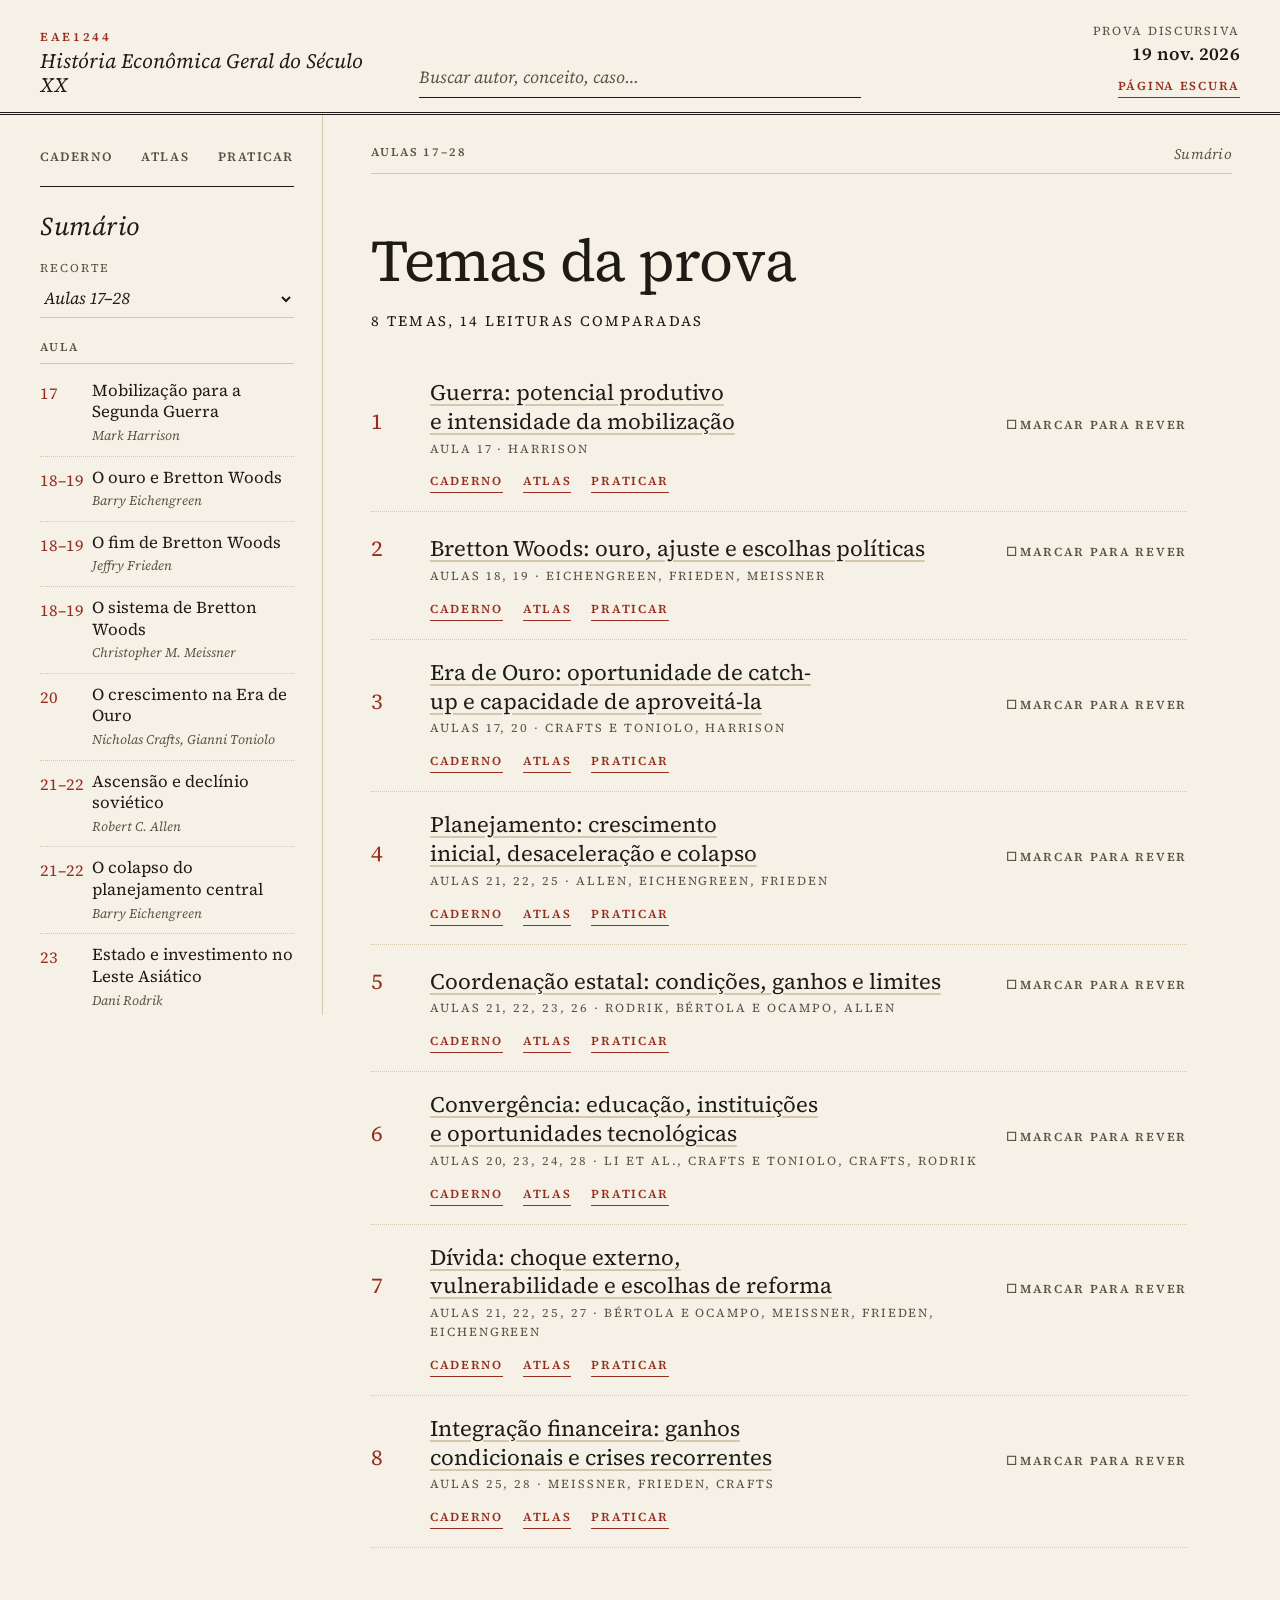
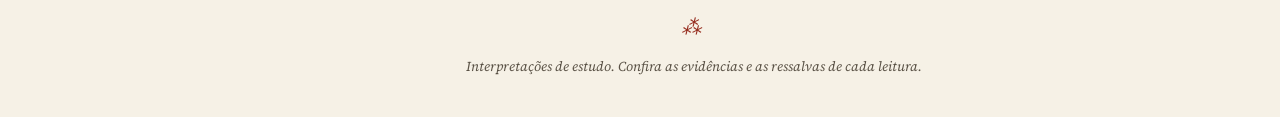
==== commit 11446442: "Publish editorial study guide with lesson 2-16 summaries Co-Authored-By: Claude Opus 5.5 <noreply@an" ====
--- a/index.html
+++ b/index.html
@@ -5,27 +5,71 @@
 <meta name="viewport" content="width=device-width, initial-scale=1">
 <meta name="color-scheme" content="light dark">
 <meta name="description" content="Caderno, atlas de autores e prática discursiva de História Econômica Geral do Século XX.">
-<title>EAE1244 · Hub de estudos</title>
-<link rel="icon" href="data:image/svg+xml,%3Csvg xmlns='http://www.w3.org/2000/svg' viewBox='0 0 32 32'%3E%3Crect width='32' height='32' rx='5' fill='%231d4b70'/%3E%3Ctext x='16' y='23' text-anchor='middle' fill='white' font-size='23' font-family='serif'%3EH%3C/text%3E%3C/svg%3E">
-<style>/* Native theme tokens preserve the approved editorial blue in both appearances. */
+<title>EAE1244 · Caderno de estudo</title>
+<link rel="icon" href="data:image/svg+xml,%3Csvg xmlns='http://www.w3.org/2000/svg' viewBox='0 0 32 32'%3E%3Crect width='32' height='32' rx='5' fill='%23f6f1e6'/%3E%3Ctext x='16' y='23' text-anchor='middle' fill='%23962d1f' font-size='23' font-family='serif'%3EH%3C/text%3E%3C/svg%3E">
+<style>@font-face {
+  font-family:"Source Serif 4";
+  font-style:normal;
+  font-weight:400;
+  font-display:block;
+  src:url("[data-uri]") format("woff2")
+}
+@font-face {
+  font-family:"Source Serif 4";
+  font-style:italic;
+  font-weight:400;
+  font-display:block;
+  src:url("[data-uri]") format("woff2")
+}
+@font-face {
+  font-family:"Source Serif 4";
+  font-style:normal;
+  font-weight:600;
+  font-display:block;
+  src:url("[data-uri]") format("woff2")
+}
+@font-face {
+  font-family:"Source Serif 4";
+  font-style:italic;
+  font-weight:600;
+  font-display:block;
+  src:url("[data-uri]") format("woff2")
+}
 :root {
- --ink:light-dark(#202d37,#e5edf3); --muted:light-dark(#586773,#acbac7);
- --blue:light-dark(#1d4b70,#9cc9ee); --on-blue:light-dark(#f8fafc,#102b40);
- --blue-soft:light-dark(#e9f0f6,#203748); --paper:light-dark(#fdfefe,#18222b);
- --background:light-dark(#f3f5f7,#111920); --line:light-dark(#d4dee6,#354654);
- --input:light-dark(#a5b7c5,#7892a6); --focus:light-dark(#17669e,#9cc9ee);
- --warning:light-dark(#79551b,#e6c789); --warning-bg:light-dark(#faf4e7,#332d23);
- --radius:8px; font-family:system-ui,-apple-system,BlinkMacSystemFont,"Segoe UI",sans-serif;
- color:var(--ink); background:var(--background); font-size:16px; color-scheme:light dark
+  --paper:light-dark(#f6f1e6,#1b1814);
+  --paper-deep:light-dark(#ede5d3,#26221c);
+  --ink:light-dark(#1e1a15,#ebe3d3);
+  --muted:light-dark(#5a5246,#b4a993);
+  --accent:light-dark(#962d1f,#e8957f);
+  --rule:light-dark(#d4c7ae,#4a4236);
+  --warning:light-dark(#7a4d0c,#e3b56c);
+  --selection:light-dark(#e7c9b8,#5c3429);
+  --sheet:light-dark(#fbf8f1,#211e19);
+  --sheet-margin:light-dark(#d9a99b,#7a4034);
+  --sheet-line:light-dark(#e2d8c4,#353027);
+  --serif:"Source Serif 4","Iowan Old Style","Palatino Linotype",Georgia,serif;
+  --measure:38rem;
+  --margin-note:15rem;
+  font-family:var(--serif);
+  font-size:17px;
+  line-height:1.55;
+  color:var(--ink);
+  background:var(--paper);
+  color-scheme:light dark;
+  font-variant-numeric:oldstyle-nums proportional-nums;
+  -webkit-font-smoothing:antialiased;
+  text-rendering:optimizeLegibility
 }
 * {
   box-sizing:border-box
 }
 body {
-  margin:0
+  margin:0;
+  background:var(--paper)
 }
 button,input,select,textarea {
-  font:inherit
+  font:inherit;
+  color:inherit
 }
 button,a,summary,input,select,textarea {
   touch-action:manipulation
@@ -34,24 +78,23 @@
   -webkit-tap-highlight-color:transparent
 }
 button {
-  cursor:pointer
-}
-button:disabled {
-  cursor:default
+  cursor:pointer;
+  background:none;
+  border:0;
+  padding:0;
+  text-align:left
 }
 a {
-  color:var(--blue);
+  color:var(--accent);
+  text-decoration-thickness:1px;
   text-underline-offset:3px
 }
-button {
-  color:inherit
-}
-button:focus-visible,a:focus-visible,summary:focus-visible,input:focus-visible,select:focus-visible,textarea:focus-visible {
-  outline:3px solid var(--focus);
+:focus-visible {
+  outline:2px solid var(--accent);
   outline-offset:3px
 }
-button,input,select,textarea {
-  border-radius:var(--radius)
+main:focus,main:focus-visible {
+  outline:none
 }
 [hidden] {
   display:none!important
@@ -63,598 +106,1292 @@
   padding:0;
   overflow:hidden;
   clip:rect(0,0,0,0);
-  var(--paper)-space:nowrap;
+  white-space:nowrap;
   border:0
 }
 .skip {
   position:fixed;
   left:12px;
   top:-80px;
-  padding:12px;
-  background:var(--paper);
+  padding:10px 14px;
+  background:var(--ink);
+  color:var(--paper);
   z-index:100
 }
 .skip:focus {
   top:8px
 }
-.topbar {
-  max-width:1600px;
-  margin:auto;
-  min-height:98px;
+::selection {
+  background:var(--selection)
+}
+
+.masthead {
+  max-width:1500px;
+  margin:0 auto;
+  padding:22px 40px 14px;
+  display:grid;
+  grid-template-columns:1fr minmax(240px,26rem) 1fr;
+  align-items:end;
+  gap:24px;
+  border-bottom:3px double var(--ink)
+}
+.brand {
+  color:var(--ink);
+  text-decoration:none;
   display:flex;
-  align-items:center;
-  gap:32px;
-  padding:20px 40px;
-  border-bottom:1px solid var(--line)
-}
-.brand {
-  display:flex;
-  gap:13px;
-  align-items:center;
-  text-decoration:none;
-  color:var(--ink);
-  flex:1;
-  min-width:270px
-}
-.brand-mark {
-  display:grid;
-  place-items:center;
-  background:var(--blue);
-  color:var(--paper);
-  width:43px;
-  height:48px;
-  font:32px Georgia,serif;
-  border-radius:3px
-}
-.brand strong {
-  display:block;
-  font-size:14px;
-  letter-spacing:.12em
-}
-.brand span span {
-  display:block;
-  color:var(--muted);
-  font-size:12px;
-  margin-top:5px
+  flex-direction:column;
+  gap:2px
+}
+.brand-code,.exam,.running-head,.kind,.see-area,.toc-caption,.modes button,.index-panel>summary,.content-section>h2,.question-label,.question-number,.result-group h2,.menu-item small,.sidebar-foot,.case-author,.evidence>summary,.matrix-table th,.page-foot,.save-status,.appendix-letter {
+  font-variant-numeric:lining-nums tabular-nums
+}
+.brand-code {
+  font-size:.72rem;
+  letter-spacing:.22em;
+  text-transform:uppercase;
+  font-weight:600;
+  color:var(--accent)
+}
+.brand-title {
+  font-size:1.2rem;
+  font-style:italic;
+  line-height:1.2
 }
 .search-wrap {
-  display:flex;
-  align-items:center;
-  position:relative;
-  width:360px
+  position:relative
 }
 .search-wrap input {
   width:100%;
-  padding:12px 72px 12px 15px;
-  border:1px solid var(--input);
-  background:var(--paper);
-  min-width:0;
-  font-size:14px
+  border:0;
+  border-bottom:1px solid var(--ink);
+  border-radius:0;
+  background:transparent;
+  padding:6px 64px 6px 0;
+  font-style:italic;
+  font-size:1rem;
+  -webkit-appearance:none;
+  appearance:none
+}
+.search-wrap input::placeholder {
+  color:var(--muted);
+  opacity:1
+}
+.search-wrap input::-webkit-search-cancel-button {
+  display:none
 }
 .search-wrap button {
   position:absolute;
-  right:8px;
-  font-size:12px;
-  background:var(--paper);
-  border:0;
-  padding:6px;
-  color:var(--blue)
+  right:0;
+  bottom:6px;
+  font-size:.72rem;
+  letter-spacing:.14em;
+  text-transform:uppercase;
+  color:var(--accent)
 }
 .exam {
-  font-size:11px;
-  line-height:1.8;
-  color:var(--muted);
-  var(--paper)-space:nowrap;
-  text-align:right
+  margin:0;
+  justify-self:end;
+  text-align:right;
+  font-size:.72rem;
+  letter-spacing:.14em;
+  text-transform:uppercase;
+  color:var(--muted)
 }
 .exam strong {
   display:block;
+  font-size:1.05rem;
+  letter-spacing:.02em;
+  text-transform:none;
   color:var(--ink);
-  font-size:13px
-}
+  font-weight:600
+}
+
 .workspace {
-  max-width:1450px;
-  margin:auto;
+  max-width:1500px;
+  margin:0 auto;
   display:grid;
-  grid-template-columns:285px minmax(0,1fr);
-  gap:56px;
-  padding:34px 40px
+  grid-template-columns:19rem minmax(0,1fr);
+  align-items:start
 }
 .sidebar {
-  align-self:start;
   position:sticky;
-  top:20px;
-  max-height:calc(100dvh - 40px);
-  overflow:auto;
-  padding:2px 8px 24px 0;
-  scrollbar-width:thin
+  top:0;
+  max-height:100vh;
+  overflow-y:auto;
+  padding:28px 28px 32px 40px;
+  border-right:1px solid var(--rule);
+  scrollbar-width:thin;
+  scrollbar-color:var(--rule) transparent
 }
 .modes {
   display:flex;
-  gap:4px;
-  padding-bottom:22px
+  justify-content:space-between;
+  gap:8px;
+  padding-bottom:14px;
+  margin-bottom:20px;
+  border-bottom:1px solid var(--ink)
+}
+.modes button,.index-panel>summary,.toc-caption,.content-section>h2,.see-area,.kind,.running-head,.question-label,.result-group h2,.case-author,.appendix-letter {
+  font-size:.7rem;
+  letter-spacing:.16em;
+  text-transform:uppercase;
+  font-weight:600
 }
 .modes button {
-  flex:1;
-  min-height:42px;
-  border:1px solid transparent;
-  background:transparent;
-  font-size:13px;
-  font-weight:600;
-  padding:8px 9px
+  font-size:.75rem;
+  letter-spacing:.12em;
+  color:var(--muted);
+  padding:4px 0;
+  border-bottom:2px solid transparent
+}
+.modes button:hover {
+  color:var(--ink)
 }
 .modes button[aria-current="page"] {
-  background:var(--blue);
-  color:var(--paper)
-}
-.modes button:hover:not([aria-current]) {
-  background:var(--blue-soft)
+  color:var(--ink);
+  border-bottom-color:var(--accent)
 }
 .index-panel>summary {
-  font:600 12px system-ui;
-  letter-spacing:.04em;
-  color:var(--muted);
-  margin:0 0 20px;
   list-style:none;
-  pointer-events:none
+  cursor:pointer;
+  font-size:1.5rem;
+  letter-spacing:.02em;
+  text-transform:none;
+  font-weight:400;
+  font-style:italic;
+  margin-bottom:12px
 }
 .index-panel>summary::-webkit-details-marker {
   display:none
 }
-.index-content label {
+.index-content>label {
   display:block;
-  font-size:12px;
+  font-size:.7rem;
+  letter-spacing:.16em;
+  text-transform:uppercase;
   color:var(--muted);
-  margin-bottom:8px
+  margin-bottom:4px
 }
 select {
   width:100%;
-  background:var(--paper);
-  border:1px solid var(--input);
-  padding:10px;
-  font-size:13px;
+  border:0;
+  border-bottom:1px solid var(--rule);
+  border-radius:0;
+  background:transparent;
+  padding:4px 0 6px;
+  font-style:italic;
+  margin-bottom:20px
+}
+.toc-caption {
+  margin:0 0 6px;
+  color:var(--muted);
+  padding-bottom:6px;
+  border-bottom:1px solid var(--rule)
+}
+.menu-item {
+  display:grid;
+  grid-template-columns:2.6rem minmax(0,1fr);
+  column-gap:8px;
+  width:100%;
+  padding:10px 0;
+  border-bottom:1px dotted var(--rule);
+  color:var(--ink)
+}
+.toc-num {
+  grid-row:span 2;
+  font-size:.95rem;
+  color:var(--accent);
+  font-variant-numeric:oldstyle-nums;
+  padding-top:1px
+}
+.menu-item strong {
+  font-weight:400;
+  font-size:.98rem;
+  line-height:1.3
+}
+.menu-item small {
+  color:var(--muted);
+  font-size:.78rem;
+  font-style:italic;
+  margin-top:2px
+}
+.menu-item:hover strong {
+  text-decoration:underline;
+  text-decoration-color:var(--rule);
+  text-underline-offset:3px
+}
+.menu-item[aria-current="page"] strong {
+  font-weight:600
+}
+.menu-item[aria-current="page"] .toc-num:before {
+  content:"▸ ";
+  font-size:.7em
+}
+.empty-note {
+  font-style:italic;
+  color:var(--muted)
+}
+.sidebar-foot {
+  margin-top:26px;
+  font-size:.82rem;
+  color:var(--muted)
+}
+.sidebar-foot .text-button {
+  display:block;
+  margin:0 0 12px
+}
+.sidebar-foot .text-button[aria-current="page"] {
+  color:var(--ink)
+}
+.sidebar-foot p {
+  margin:0 0 10px;
+  font-style:italic
+}
+.sidebar-foot strong {
+  font-style:normal;
   color:var(--ink);
-  margin-bottom:21px
-}
-.menu-group-title {
-  font-size:11px;
-  font-weight:650;
-  color:var(--muted);
-  margin:22px 0 9px;
-  padding-left:11px
-}
-.menu-item {
-  display:block;
-  width:100%;
-  text-align:left;
-  background:none;
-  border:0;
-  border-left:2px solid transparent;
-  border-radius:0;
-  padding:11px 11px;
-  margin:3px 0;
-  line-height:1.45
-}
-.menu-item strong {
-  font-size:13px;
-  display:block;
-  font-weight:550
-}
-.menu-item small {
-  font-size:11px;
-  color:var(--muted);
-  display:block;
-  margin-top:4px
-}
-.menu-item[aria-current="page"] {
-  border-left-color:var(--blue);
-  background:var(--blue-soft);
-  color:var(--blue)
-}
-.menu-item:hover {
-  background:var(--blue-soft)
-}
-.sidebar-foot {
-  border-top:1px solid var(--line);
-  margin-top:24px;
-  padding:18px 10px
-}
-.sidebar-foot button {
-  border:0;
-  background:none;
-  padding:4px 0;
-  color:var(--blue);
-  font-size:12px;
-  text-align:left
-}
-.sidebar-foot p {
-  font-size:11px;
-  line-height:1.9;
+  font-weight:600
+}
+.text-button {
+  color:var(--accent);
+  font-size:.72rem;
+  letter-spacing:.14em;
+  text-transform:uppercase;
+  font-weight:600;
+  border-bottom:1px solid currentColor;
+  padding-bottom:1px
+}
+
+main {
+  padding:28px 48px 40px;
+  min-width:0;
+  outline:none
+}
+article,#results {
+  max-width:calc(var(--measure) + var(--margin-note) + 6rem);
+  margin:0 auto
+}
+.running-head {
+  display:flex;
+  justify-content:space-between;
+  gap:16px;
+  margin:0 0 56px;
+  padding-bottom:8px;
+  border-bottom:1px solid var(--rule);
   color:var(--muted)
 }
-.sidebar-foot strong {
-  font-weight:650;
+.running-head span:last-child {
+  font-style:italic;
+  text-transform:none;
+  letter-spacing:.02em;
+  font-weight:400;
+  font-size:.85rem
+}
+h1,h2,h3 {
+  font-weight:400;
+  text-wrap:balance
+}
+h1 {
+  font-size:clamp(2.2rem,1.2rem + 3vw,3.6rem);
+  line-height:1.05;
+  letter-spacing:-.015em;
+  margin:0 0 18px;
+  max-width:20ch
+}
+.byline {
+  margin:0 0 28px;
+  font-size:.85rem;
+  letter-spacing:.16em;
+  text-transform:uppercase;
   color:var(--ink)
 }
-main {
-  min-width:0;
-  max-width:920px;
-  outline:none
-}
-article {
-  background:var(--paper);
-  padding:42px 50px 50px;
-  border:1px solid var(--line);
-  border-radius:3px;
-  min-height:650px;
-  box-shadow:0 3px 16px #1d4b7004
-}
-.eyebrow {
-  font-size:11px;
-  font-weight:650;
-  color:var(--blue);
-  letter-spacing:.09em;
-  text-transform:uppercase;
-  margin:0 0 16px
-}
-h1,h2,h3 {
-  color:var(--ink);
-  font-weight:normal
-}
-h1 {
-  font:normal clamp(30px,3.3vw,43px)/1.12 Georgia,"Times New Roman",serif;
-  letter-spacing:-.025em;
-  margin:0 0 20px;
-  overflow-wrap:anywhere
-}
-h2 {
-  font:normal 26px/1.25 Georgia,serif;
-  letter-spacing:-.02em;
-  margin:0 0 20px
-}
-h3 {
-  font:600 15px/1.5 system-ui;
-  margin:0 0 10px
-}
-.byline {
-  color:var(--muted);
-  font-size:13px;
-  line-height:1.7;
-  margin:0 0 14px
-}
-.source-meta {
-  font-size:12px;
-  color:var(--muted);
-  margin-bottom:25px
-}
-.source-meta summary {
-  cursor:pointer;
-  padding:4px 0
-}
-.source-meta p {
-  font-size:12px;
-  overflow-wrap:anywhere
+.colophon {
+  display:flex;
+  flex-wrap:wrap;
+  align-items:baseline;
+  gap:6px 22px;
+  margin:0 0 40px;
+  font-size:.85rem
 }
 .originals {
   display:flex;
   flex-wrap:wrap;
-  gap:10px;
-  margin:20px 0
+  gap:4px 18px
 }
 .originals a {
-  font-size:12px;
-  text-decoration:none;
-  border:1px solid var(--line);
-  padding:9px 12px;
-  display:inline-block
-}
-.originals a:hover {
-  border-color:var(--blue)
+  font-style:italic
+}
+.source-meta summary {
+  cursor:pointer;
+  color:var(--muted);
+  font-style:italic
+}
+.source-meta p {
+  max-width:var(--measure);
+  color:var(--muted);
+  margin:8px 0 0
 }
 .lead {
-  font:normal 20px/1.65 Georgia,serif;
-  border-left:3px solid var(--blue);
-  padding:2px 0 2px 22px;
-  margin:30px 0;
+  max-width:var(--measure);
+  font-size:1.28rem;
+  line-height:1.5;
+  margin:0 0 28px
+}
+article[data-view="caderno"] .lead::first-letter {
+  float:left;
+  font-size:4.1em;
+  line-height:.8;
+  padding:.08em .08em 0 0;
+  color:var(--accent);
+  font-weight:600
+}
+.question {
+  max-width:var(--measure);
+  font-style:italic;
+  color:var(--muted);
+  margin:0 0 28px
+}
+.question-label {
+  display:block;
+  font-style:normal;
+  color:var(--accent);
+  margin-bottom:4px
+}
+.ornament {
+  text-align:center;
+  max-width:var(--measure);
+  color:var(--accent);
+  font-size:1.2rem;
+  letter-spacing:.3em;
+  margin:40px 0
+}
+.notice {
+  max-width:var(--measure);
+  border-left:2px solid var(--warning);
+  padding:2px 0 2px 16px;
+  color:var(--warning);
+  font-style:italic;
+  margin:0 0 24px
+}
+
+article {
+  counter-reset:part
+}
+.content-section {
+  margin:0 0 48px
+}
+.content-section>h2 {
+  counter-increment:part;
+  max-width:var(--measure);
+  display:flex;
+  align-items:baseline;
+  gap:12px;
+  margin:0 0 22px;
+  padding-top:12px;
+  border-top:1px solid var(--ink);
   color:var(--ink)
 }
-.question {
-  font-size:15px;
-  line-height:1.7;
+.content-section>h2:before {
+  content:counter(part,upper-roman);
+  color:var(--accent);
+  min-width:1.6rem
+}
+h3 {
+  font-size:1.12rem;
+  font-weight:600;
+  margin:0 0 6px;
+  line-height:1.3
+}
+.content-section p,.content-section li {
+  line-height:1.6
+}
+.content-section p {
+  margin:0 0 12px
+}
+.content-section>p {
+  max-width:var(--measure)
+}
+.kind {
+  display:block;
+  color:var(--accent);
+  margin-bottom:4px
+}
+.period {
+  font-style:italic;
   color:var(--muted);
-  margin:20px 0
-}
-.quick-links,.related {
-  display:flex;
-  gap:8px;
-  flex-wrap:wrap;
-  margin:20px 0
-}
-.link-button {
-  border:1px solid var(--input);
-  background:var(--paper);
-  color:var(--blue);
-  padding:9px 12px;
-  font-size:12px;
-  text-align:left;
-  line-height:1.5
-}
-.link-button:hover {
-  background:var(--blue-soft)
-}
-.content-section {
-  border-top:1px solid var(--line);
-  padding-top:30px;
-  margin-top:34px
-}
-.content-section p,.content-section li {
-  font-size:16px;
-  line-height:1.85
-}
-.content-section p {
-  margin:0 0 16px
-}
+  font-size:.9rem
+}
+
 .argument {
   list-style:none;
-  counter-reset:argument;
-  padding:0
+  margin:0;
+  padding:0;
+  counter-reset:claim
+}
+.argument>li,.items>.item,.content-section>.item {
+  display:grid;
+  grid-template-columns:minmax(0,var(--measure));
+  column-gap:2.5rem;
+  align-items:start;
+  margin:0 0 20px
 }
 .argument>li {
-  counter-increment:argument;
+  counter-increment:claim;
   position:relative;
-  padding:0 0 26px 37px
+  padding-left:2.4rem;
+  grid-template-columns:minmax(0,calc(var(--measure) - 2.4rem))
 }
 .argument>li:before {
-  content:counter(argument,decimal-leading-zero);
+  content:counter(claim);
   position:absolute;
   left:0;
-  top:2px;
-  color:var(--blue);
-  font-size:11px;
-  font-weight:650
-}
-.argument>li:last-child {
-  padding-bottom:0
-}
-.argument p {
-  margin:0
+  top:.1em;
+  color:var(--accent);
+  font-size:.95rem;
+  font-variant-numeric:oldstyle-nums
+}
+.item-body>p:last-child {
+  margin-bottom:0
 }
 .evidence {
-  margin:12px 0 18px;
-  background:var(--background);
-  border-radius:3px;
-  padding:10px 14px;
-  font-size:12px
+  font-size:.86rem;
+  line-height:1.5;
+  margin-top:6px
 }
 .evidence>summary {
   cursor:pointer;
-  color:var(--blue);
-  font-size:12px;
-  line-height:1.6
+  color:var(--accent);
+  font-style:italic;
+  width:max-content;
+  max-width:100%
+}
+.evidence>summary::marker {
+  font-size:.8em
 }
 .evidence blockquote {
-  font-family:Georgia,serif;
-  margin:14px 0 6px;
+  margin:10px 0 4px;
   padding-left:12px;
-  border-left:1px solid var(--line);
-  font-size:14px;
-  line-height:1.7;
-  overflow-wrap:anywhere
-}
-.evidence p,.evidence a {
-  font-size:11px;
-  line-height:1.6
-}
-.item {
-  margin:0 0 27px
-}
-.item:last-child {
-  margin-bottom:0
-}
-.kind {
-  font-size:10px;
-  letter-spacing:.03em;
+  border-left:1px solid var(--rule);
+  color:var(--ink)
+}
+.evidence blockquote:before {
+  content:"“"
+}
+.evidence blockquote:after {
+  content:"”"
+}
+.evidence a {
+  display:block;
+  font-style:italic;
+  font-size:.92em;
+  margin-bottom:10px
+}
+.limits {
+  list-style:none;
+  padding:0;
+  margin:0;
+  max-width:var(--measure)
+}
+.limits li {
+  position:relative;
+  padding-left:1.6rem;
+  margin-bottom:12px
+}
+.limits li:before {
+  content:"—";
+  position:absolute;
+  left:0;
+  color:var(--accent)
+}
+
+.see-also {
+  list-style:none;
+  padding:0;
+  margin:0 0 40px;
+  max-width:var(--measure)
+}
+.see-also li {
+  display:grid;
+  grid-template-columns:6.5rem minmax(0,1fr);
+  gap:12px;
+  align-items:baseline;
+  padding:7px 0;
+  border-bottom:1px dotted var(--rule)
+}
+.see-area {
+  color:var(--muted);
+  overflow:hidden;
+  text-overflow:ellipsis;
+  white-space:nowrap
+}
+.link-button {
+  color:var(--accent);
+  font-style:italic;
+  text-decoration:underline;
+  text-decoration-thickness:1px;
+  text-decoration-color:var(--rule);
+  text-underline-offset:3px
+}
+.link-button:hover {
+  text-decoration-color:currentColor
+}
+.title-link {
+  color:inherit;
+  font-weight:inherit;
+  text-decoration:underline;
+  text-decoration-color:var(--rule);
+  text-underline-offset:4px
+}
+.title-link:hover {
+  color:var(--accent)
+}
+
+.proposition {
+  max-width:var(--measure);
+  margin:0 0 32px;
+  padding:18px 0;
+  border-top:1px solid var(--ink);
+  border-bottom:1px solid var(--ink)
+}
+.proposition p {
+  margin:0;
+  font-size:1.22rem;
+  line-height:1.5;
+  font-style:italic
+}
+.positions {
+  display:grid;
+  grid-template-columns:repeat(auto-fit,minmax(14rem,1fr));
+  gap:0
+}
+.position {
+  padding:0 22px 8px;
+  border-left:1px solid var(--rule)
+}
+.position:first-child {
+  padding-left:0;
+  border-left:0
+}
+.position h3 {
+  font-size:.82rem;
+  letter-spacing:.14em;
+  text-transform:uppercase
+}
+.position p {
+  font-size:.95rem
+}
+.interpretation {
+  max-width:var(--measure);
+  font-size:.85rem;
+  font-style:italic;
+  color:var(--muted)
+}
+.table-wrap {
+  margin:0 0 20px
+}
+.matrix-table {
+  width:100%;
+  border-collapse:collapse;
+  font-size:.92rem;
+  border-top:2px solid var(--ink);
+  border-bottom:2px solid var(--ink)
+}
+.matrix-table th,.matrix-table td {
+  padding:9px 12px 9px 0;
+  text-align:left;
+  vertical-align:top;
+  border-bottom:1px solid var(--rule)
+}
+.matrix-table thead th {
+  font-size:.7rem;
+  letter-spacing:.14em;
   text-transform:uppercase;
-  color:var(--blue);
-  display:inline-block;
-  margin-bottom:8px;
-  font-weight:650
-}
-.limits {
-  padding-left:20px
-}
-.limits li {
-  margin-bottom:13px
-}
-.notice {
-  background:var(--warning-bg);
-  border-left:3px solid var(--warning);
-  padding:16px 18px;
-  color:var(--warning);
-  font-size:14px;
-  line-height:1.7;
-  margin:24px 0
-}
+  font-weight:600;
+  border-bottom:1px solid var(--ink)
+}
+.matrix-table tbody th {
+  font-weight:400;
+  font-style:italic;
+  width:34%
+}
+.matrix-table td.absent {
+  color:var(--muted);
+  font-style:italic
+}
+.mechanism-row {
+  border-bottom:1px dotted var(--rule)
+}
+.mechanism-row>summary {
+  cursor:pointer;
+  padding:9px 0;
+  font-style:italic
+}
+.mechanism-row>summary::marker {
+  color:var(--accent)
+}
+.matrix-grid {
+  display:grid;
+  grid-template-columns:repeat(auto-fit,minmax(13rem,1fr));
+  gap:20px 26px;
+  padding:6px 0 18px
+}
+.matrix-cell h3 {
+  font-size:.95rem
+}
+.matrix-cell p {
+  font-size:.92rem
+}
+.case {
+  max-width:var(--measure);
+  margin-bottom:28px
+}
+.case-author {
+  color:var(--accent);
+  margin:14px 0 4px!important
+}
+
+.exam-question {
+  max-width:var(--measure);
+  padding:22px 0 24px;
+  margin:0 0 20px;
+  border-top:3px double var(--ink);
+  border-bottom:1px solid var(--ink)
+}
+.question-number {
+  margin:0 0 10px;
+  font-size:.75rem;
+  letter-spacing:.18em;
+  text-transform:uppercase;
+  font-weight:600;
+  color:var(--accent)
+}
+.prompt {
+  margin:0;
+  font-size:1.28rem;
+  line-height:1.5
+}
+.planning {
+  max-width:var(--measure);
+  padding-left:1.4rem
+}
+.planning li {
+  margin-bottom:8px
+}
+.planning li::marker {
+  color:var(--accent)
+}
+.answer-sheet {
+  max-width:var(--measure);
+  background:var(--sheet) linear-gradient(90deg,transparent 3rem,var(--sheet-margin) 3rem,var(--sheet-margin) calc(3rem + 1px),transparent calc(3rem + 1px));
+  border:1px solid var(--rule)
+}
+textarea {
+  display:block;
+  width:100%;
+  min-height:28rem;
+  resize:vertical;
+  border:0;
+  border-radius:0;
+  margin:0;
+  padding:0 1.25rem 0 3.9rem;
+  background:transparent repeating-linear-gradient(transparent 0 calc(2rem - 1px),var(--sheet-line) calc(2rem - 1px) 2rem);
+  background-attachment:local;
+  line-height:2rem;
+  font-size:1.04rem;
+  padding-top:2rem
+}
+textarea:focus-visible {
+  outline-offset:0
+}
+.sheet-foot {
+  max-width:var(--measure);
+  display:flex;
+  justify-content:space-between;
+  align-items:baseline;
+  gap:16px;
+  flex-wrap:wrap;
+  margin:10px 0 6px
+}
+.save-status {
+  margin:0!important;
+  font-size:.85rem;
+  font-style:italic;
+  color:var(--muted)
+}
+.storage-warning {
+  color:var(--warning)
+}
+.storage-note {
+  max-width:var(--measure);
+  font-size:.82rem;
+  font-style:italic;
+  color:var(--muted)
+}
+.support-panel {
+  max-width:var(--measure);
+  border-bottom:1px solid var(--rule)
+}
+.support-panel:first-of-type {
+  border-top:1px solid var(--rule)
+}
+.support-panel>summary {
+  cursor:pointer;
+  padding:12px 0;
+  font-size:1.05rem;
+  list-style:none;
+  display:flex;
+  align-items:baseline;
+  gap:14px
+}
+.support-panel>summary::-webkit-details-marker {
+  display:none
+}
+.support-panel>summary:after {
+  content:"+";
+  margin-left:auto;
+  color:var(--accent)
+}
+.support-panel[open]>summary:after {
+  content:"−"
+}
+.appendix-letter {
+  color:var(--accent);
+  min-width:1rem
+}
+.support-panel[open] {
+  padding-bottom:16px
+}
+.support-panel h3 {
+  margin-top:18px;
+  font-size:.75rem;
+  letter-spacing:.14em;
+  text-transform:uppercase
+}
+.outline-point {
+  margin-bottom:12px
+}
+.worked-example {
+  font-size:1.06rem;
+  padding-left:16px;
+  border-left:2px solid var(--accent)
+}
+.basis-links {
+  display:flex;
+  flex-wrap:wrap;
+  gap:4px 18px;
+  margin:6px 0 16px;
+  font-size:.88rem
+}
+.basis-links button {
+  color:var(--accent);
+  font-style:italic;
+  text-decoration:underline;
+  text-decoration-color:var(--rule);
+  text-underline-offset:3px
+}
+.review-list {
+  max-width:var(--measure)
+}
+.review-item {
+  display:grid;
+  grid-template-columns:1.6rem minmax(0,1fr);
+  gap:8px;
+  align-items:baseline;
+  padding:9px 0;
+  border-bottom:1px dotted var(--rule);
+  cursor:pointer
+}
+.review-item input {
+  accent-color:var(--accent);
+  width:1rem;
+  height:1rem;
+  margin:0;
+  transform:translateY(2px)
+}
+
+#results h1 {
+  margin-bottom:8px
+}
+.result-title {
+  font-style:italic;
+  color:var(--muted);
+  margin:0 0 32px
+}
+.result-group {
+  margin-bottom:36px
+}
+.result-group h2 {
+  margin:0 0 6px;
+  padding-top:10px;
+  border-top:1px solid var(--ink);
+  color:var(--accent)
+}
+.result {
+  display:grid;
+  grid-template-columns:minmax(0,1fr) auto;
+  gap:2px 20px;
+  width:100%;
+  padding:12px 0;
+  border-bottom:1px dotted var(--rule)
+}
+.result strong {
+  font-weight:600
+}
+.result small {
+  font-style:italic;
+  color:var(--muted);
+  font-size:.82rem;
+  text-align:right
+}
+.result .snippet {
+  grid-column:1/-1;
+  color:var(--muted);
+  font-size:.92rem;
+  max-width:var(--measure)
+}
+.result:hover strong {
+  color:var(--accent)
+}
+
+.bibliography {
+  list-style:none;
+  padding:0;
+  margin:0;
+  max-width:var(--measure)
+}
+.archive-item {
+  padding:14px 0;
+  border-bottom:1px dotted var(--rule)
+}
+.archive-item h2 {
+  font-size:1.08rem;
+  margin:0 0 2px
+}
+.archive-item p {
+  margin:0 0 4px;
+  font-size:.85rem;
+  font-style:italic;
+  color:var(--muted)
+}
+.archive-item .originals {
+  font-size:.88rem
+}
+
 .page-foot {
-  font-size:11px;
+  max-width:calc(var(--measure) + var(--margin-note) + 6rem);
+  margin:64px auto 0;
   color:var(--muted);
-  line-height:1.9;
-  padding:24px 0 8px
-}
-.result-title {
-  font-size:12px;
+  font-size:.8rem;
+  font-style:italic
+}
+.page-foot p {
+  max-width:var(--measure);
+  margin:0;
+  text-align:center
+}
+.page-foot .ornament {
+  margin:0 0 12px
+}
+
+.masthead-end {
+  justify-self:end;
+  display:flex;
+  flex-direction:column;
+  align-items:flex-end;
+  gap:8px
+}
+.count:not(:empty) {
+  color:var(--accent);
+  letter-spacing:0
+}
+.study-status:empty {
+  display:none
+}
+.study-status {
+  max-width:calc(var(--measure) + var(--margin-note) + 6rem);
+  margin:0 auto 24px;
+  padding:0 48px;
+  font-size:.85rem;
+  font-style:italic;
+  color:var(--warning)
+}
+.back-search {
+  margin:0 0 18px;
+  color:var(--accent);
+  font-size:.72rem;
+  letter-spacing:.14em;
+  text-transform:uppercase;
+  font-weight:600
+}
+.back-search:before {
+  content:"← "
+}
+.topic-strip {
+  display:flex;
+  flex-wrap:wrap;
+  align-items:baseline;
+  gap:6px 22px;
+  padding:0 0 10px;
+  margin:0 0 22px;
+  border-bottom:1px solid var(--rule)
+}
+.topic-name {
+  margin:0 auto 0 0;
+  display:flex;
+  gap:12px;
+  align-items:baseline;
+  font-style:italic
+}
+.review-toggle {
   color:var(--muted);
-  margin:0 0 20px
-}
-.result {
+  font-size:.72rem;
+  letter-spacing:.14em;
+  text-transform:uppercase;
+  font-weight:600
+}
+.review-toggle:before {
+  content:"☐ ";
+  letter-spacing:0
+}
+.review-toggle[aria-pressed="true"] {
+  color:var(--accent)
+}
+.review-toggle[aria-pressed="true"]:before {
+  content:"☑ "
+}
+.review-toggle:hover {
+  color:var(--ink)
+}
+.bookmark {
+  max-width:var(--measure);
+  display:flex;
+  flex-wrap:wrap;
+  align-items:baseline;
+  gap:4px 14px;
+  margin:0 0 36px;
+  padding:14px 0;
+  border-top:1px solid var(--ink);
+  border-bottom:1px solid var(--ink);
+  font-size:1.1rem;
+  font-style:italic
+}
+.contents {
+  list-style:none;
+  padding:0;
+  margin:0 0 40px;
+  max-width:calc(var(--measure) + 10rem)
+}
+.contents-row {
+  display:grid;
+  grid-template-columns:2.4rem minmax(0,1fr) auto;
+  gap:4px 18px;
+  align-items:baseline;
+  padding:18px 0;
+  border-bottom:1px dotted var(--rule)
+}
+.contents-row .toc-num {
+  grid-row:auto;
+  font-size:1.3rem
+}
+.contents-body h2 {
+  font-size:1.3rem;
+  font-weight:400;
+  line-height:1.3;
+  margin:0 0 4px
+}
+.contents-body .byline {
+  margin:0 0 8px;
+  font-size:.72rem;
+  color:var(--muted)
+}
+.contents-links {
+  list-style:none;
+  display:flex;
+  flex-wrap:wrap;
+  gap:4px 20px;
+  padding:0;
+  margin:0
+}
+.reading-toc {
+  max-width:var(--measure);
+  margin:0 0 26px;
+  padding:8px 0;
+  border-top:1px solid var(--rule);
+  border-bottom:1px solid var(--rule)
+}
+.reading-toc ol {
+  list-style:none;
+  display:flex;
+  flex-wrap:wrap;
+  gap:2px 18px;
+  padding:0;
+  margin:0;
+  counter-reset:toc
+}
+.reading-toc li {
+  counter-increment:toc;
+  font-size:.9rem
+}
+.reading-toc li:before {
+  content:counter(toc,upper-roman) ". ";
+  color:var(--accent);
+  font-size:.75rem;
+  letter-spacing:.08em
+}
+.reading-toc a {
+  color:var(--ink);
+  text-decoration:none
+}
+.reading-toc a:hover {
+  color:var(--accent);
+  text-decoration:underline
+}
+.data-table {
+  margin:0 0 36px;
+  max-width:calc(var(--measure) + 8rem)
+}
+.data-table figcaption {
+  font-style:italic;
+  margin:0 0 4px
+}
+.data-table .table-wrap {
+  overflow-x:auto
+}
+.data-table table {
+  border-collapse:collapse;
+  font-size:.86rem;
+  font-variant-numeric:lining-nums tabular-nums;
+  border-top:2px solid var(--ink);
+  border-bottom:2px solid var(--ink);
+  min-width:100%
+}
+.data-table th,.data-table td {
+  padding:6px 14px 6px 0;
+  text-align:right;
+  border-bottom:1px solid var(--rule);
+  vertical-align:top
+}
+.data-table th[scope="row"],.data-table thead th:first-child {
+  text-align:left;
+  font-weight:400
+}
+.data-table thead th {
+  font-size:.7rem;
+  letter-spacing:.1em;
+  text-transform:uppercase;
+  font-weight:600;
+  border-bottom:1px solid var(--ink)
+}
+.table-supports,.table-note {
+  font-size:.9rem;
+  max-width:var(--measure)
+}
+.table-note {
+  font-style:italic;
+  color:var(--muted)
+}
+.data-table a {
+  color:var(--accent);
+  font-size:.85rem
+}
+dialog {
+  background:var(--paper);
+  color:var(--ink);
+  border:1px solid var(--ink);
+  max-width:min(32rem,calc(100% - 32px));
+  padding:24px 28px
+}
+dialog::backdrop {
+  background:rgb(20 16 12 / .55)
+}
+dialog h2 {
+  font-weight:400;
+  font-style:italic;
+  margin:0 0 14px
+}
+dialog label {
   display:block;
-  background:var(--paper);
-  border:1px solid var(--line);
-  padding:22px;
-  margin-bottom:12px;
+  font-size:.72rem;
+  letter-spacing:.14em;
+  text-transform:uppercase;
+  margin-bottom:6px
+}
+dialog input {
   width:100%;
-  text-align:left
-}
-.result h2 {
-  font-size:22px;
-  margin:8px 0
-}
-.result p {
-  font-size:13px;
-  line-height:1.7;
-  color:var(--muted);
-  margin:0
-}
-.result small {
-  font-size:10px;
-  color:var(--blue);
-  font-weight:650;
-  text-transform:uppercase;
-  letter-spacing:.04em
-}
-.result:hover {
-  border-color:var(--blue)
-}
-.archive-item {
-  padding:20px 0;
-  border-bottom:1px solid var(--line)
-}
-.archive-item h2 {
-  font-size:20px;
-  margin:0 0 8px
-}
-.archive-item p {
-  font-size:12px;
-  color:var(--muted);
-  line-height:1.6
-}
-.archive-item .originals {
-  margin:8px 0
-}
-@media(min-width:1600px) {
-  .workspace {
-    gap:70px
+  padding:8px 10px;
+  border:1px solid var(--rule);
+  background:var(--sheet)
+}
+dialog p {
+  font-size:.9rem;
+  font-style:italic;
+  color:var(--muted)
+}
+@media(min-width:1200px) {
+  .argument>li,.items>.item,.content-section>.item {
+    grid-template-columns:minmax(0,var(--measure)) var(--margin-note)
+  }
+  .argument>li {
+    grid-template-columns:minmax(0,calc(var(--measure) - 2.4rem)) var(--margin-note)
+  }
+  .argument>li>.evidence,.items>.item>.evidence,.content-section>.item>.evidence {
+    margin-top:.25rem;
+    padding-left:14px;
+    border-left:1px solid var(--rule);
+    font-size:.8rem
+  }
+  .argument>li>.evidence blockquote,.items>.item>.evidence blockquote,.content-section>.item>.evidence blockquote {
+    border-left:0;
+    padding-left:0
   }
 }
 @media(max-width:1100px) {
   .workspace {
-    gap:28px;
-    padding:28px 24px;
-    grid-template-columns:245px minmax(0,1fr)
-  }
-  .topbar {
-    padding:18px 24px;
-    gap:20px
-  }
-  .exam {
+    grid-template-columns:16rem minmax(0,1fr)
+  }
+  .modes button {
+    letter-spacing:.1em
+  }
+  .sidebar {
+    padding:24px 20px 28px 28px
+  }
+  main {
+    padding:24px 32px 36px
+  }
+  .masthead {
+    padding:20px 28px 12px
+  }
+}
+@media(max-width:1023px) {
+  .masthead {
+    grid-template-columns:1fr auto;
+    gap:12px 20px
+  }
+  .search-wrap {
+    grid-column:1/-1;
+    grid-row:2
+  }
+  .position,.position:first-child {
+    padding:0 0 12px;
+    border-left:0;
+    border-bottom:1px solid var(--rule);
+    margin-bottom:16px
+  }
+  .matrix-table,.matrix-table tbody,.matrix-table tr,.matrix-table th,.matrix-table td {
+    display:block;
+    width:auto
+  }
+  .matrix-table thead {
     display:none
   }
-  article {
-    padding:32px
+  .matrix-table tr {
+    padding:8px 0;
+    border-bottom:1px solid var(--rule)
+  }
+  .matrix-table th,.matrix-table td {
+    border:0;
+    padding:2px 0
+  }
+  .matrix-table tbody th {
+    width:auto;
+    font-weight:600;
+    font-style:normal
+  }
+  .matrix-table td:before {
+    content:attr(data-author) ": ";
+    font-size:.72rem;
+    letter-spacing:.12em;
+    text-transform:uppercase;
+    color:var(--muted);
+    font-style:normal
+  }
+}
+@media(max-width:760px) {
+  :root {
+    font-size:16px
+  }
+  .masthead {
+    grid-template-columns:1fr auto;
+    gap:12px 16px;
+    padding:16px 18px 10px
   }
   .search-wrap {
-    width:320px
-  }
-}
-@media(max-width:760px) {
-  .topbar {
-    flex-wrap:wrap;
-    padding:18px 18px;
-    gap:18px
-  }
-  .brand {
-    min-width:0
-  }
-  .brand-mark {
-    height:39px;
-    width:36px;
-    font-size:27px
-  }
-  .brand span span {
-    font-size:10px
-  }
-  .search-wrap {
-    width:100%
+    grid-column:1/-1;
+    grid-row:2
+  }
+  .brand-title {
+    font-size:1rem
   }
   .workspace {
-    display:block;
-    padding:18px 14px;
+    display:block
   }
   .sidebar {
     position:static;
     max-height:none;
     overflow:visible;
-    padding:0
+    padding:14px 18px 6px;
+    border-right:0;
+    border-bottom:1px solid var(--rule)
   }
   .modes {
-    padding-bottom:15px;
-    gap:8px
-  }
-  .modes button {
-    min-height:44px;
-    font-size:14px
-  }
-  .index-panel {
-    background:var(--paper);
-    border:1px solid var(--line);
-    border-radius:var(--radius);
-    margin:0 0 18px
+    margin-bottom:10px;
+    padding-bottom:10px
   }
   .index-panel>summary {
-    pointer-events:auto;
-    cursor:pointer;
-    list-style:disclosure-closed;
-    font-size:12px;
-    margin:0;
-    padding:14px 16px;
-    letter-spacing:0
-  }
-  .index-panel[open]>summary {
-    list-style:disclosure-open
-  }
-  .index-panel>summary::-webkit-details-marker {
-    display:initial
-  }
-  .index-content {
-    padding:0 14px 14px;
-    max-height:45vh;
-    overflow:auto
+    font-size:1.15rem;
+    margin-bottom:8px
+  }
+  .index-panel>summary:after {
+    content:" +";
+    color:var(--accent);
+    font-style:normal
+  }
+  .index-panel[open]>summary:after {
+    content:" −"
   }
   .sidebar-foot {
-    display:none
-  }
-  article {
-    padding:27px 21px;
-    min-height:450px
-  }
-  h1 {
-    font-size:32px;
-    line-height:1.15
-  }
-  h2 {
-    font-size:24px
-  }
-  .lead {
-    font-size:19px;
-    padding-left:16px;
-    margin:24px 0
-  }
-  .content-section p,.content-section li {
-    font-size:16px;
-    line-height:1.8
-  }
-  .argument>li {
-    padding-left:28px
-  }
-  .eyebrow {
-    font-size:10px
-  }
-  .page-foot {
-    font-size:10px;
-    padding:20px 6px
+    margin:14px 0 8px
+  }
+  main {
+    padding:20px 18px 32px
+  }
+  .running-head {
+    margin-bottom:32px
+  }
+  .lead,.prompt {
+    font-size:1.12rem
+  }
+  .proposition p {
+    font-size:1.08rem
+  }
+  .see-also li {
+    grid-template-columns:1fr;
+    gap:0
+  }
+  textarea {
+    padding-left:1rem;
+    min-height:22rem
+  }
+  .answer-sheet {
+    background:var(--sheet)
   }
   .result {
-    padding:19px
+    grid-template-columns:1fr
+  }
+  .result small {
+    text-align:left
+  }
+}
+@media(max-width:760px) {
+  .contents-row {
+    grid-template-columns:2rem minmax(0,1fr)
+  }
+  .contents-row .review-toggle {
+    grid-column:2;
+    justify-self:start
+  }
+  .study-status {
+    padding:0 20px
   }
 }
 @media(prefers-reduced-motion:reduce) {
@@ -665,19 +1402,19 @@
   }
 }
 @media print {
-  .topbar,.sidebar,.page-foot,.quick-links,.related {
+  :root {
+    color-scheme:light!important
+  }
+  .topic-strip,.reading-toc,.study-status,#theme-toggle,.back-search {
     display:none
   }
-  body {
-    background:var(--paper)
+  .masthead,.sidebar,.page-foot,.quick-links,.see-also {
+    display:none
   }
   .workspace {
-    display:block;
-    padding:0
-  }
-  article {
-    border:0;
-    box-shadow:none;
+    display:block
+  }
+  main {
     padding:0
   }
   details[open] {
@@ -686,283 +1423,43 @@
   h1,h2,h3 {
     break-after:avoid
   }
-  .evidence {
-    background:transparent
-  }
-}
-.interpretation {
-  font-size:12px!important;
-  color:var(--muted);
-  line-height:1.75!important;
-  margin-bottom:22px!important
-}
-.basis-links {
-  display:flex;
-  gap:6px;
-  flex-wrap:wrap;
-  margin:10px 0 20px
-}
-
-/* The approved B layout: a course journey with a single horizontal navigation. */
-body{overflow-wrap:anywhere}
-.topbar{min-height:78px;gap:22px;padding:17px 30px;background:var(--paper)}
-.brand{min-width:240px}.brand-mark{width:36px;height:42px;font-size:29px;color:var(--on-blue)}
-.brand strong{font-size:13px}.brand span span{font-size:11px}
-.theme-toggle{background:transparent;border:1px solid var(--input);color:var(--blue);padding:9px 11px;font-size:12px;min-height:42px;white-space:nowrap}
-.modes{max-width:1450px;margin:auto;padding:9px 30px;gap:8px;flex-wrap:wrap;border-bottom:1px solid var(--line);background:var(--paper)}
-.modes button{flex:none;display:flex;align-items:center;justify-content:center;gap:8px;padding:9px 12px;font-size:13px;min-height:44px}
-.modes button[aria-current="page"]{background:var(--blue-soft);color:var(--blue)}
-.ui-icon{display:inline-flex;align-items:center;flex:none}.ui-icon svg{width:20px;height:20px;fill:currentColor}
-.workspace{display:block;max-width:1200px;padding:22px 35px 30px;min-height:calc(100dvh - 200px)}
-.sidebar{position:static;max-height:none;overflow:visible;padding:0 0 18px}
-.index-panel{background:var(--paper);border:1px solid var(--line);border-radius:6px}
-.index-panel>summary{pointer-events:auto;cursor:pointer;list-style:disclosure-closed;font:500 13px/1.5 system-ui;letter-spacing:0;padding:12px 16px;margin:0;color:var(--blue)}
-.index-panel[open]>summary{list-style:disclosure-open}.index-panel>summary::-webkit-details-marker{display:initial}
-.index-content{padding:10px 16px 16px}.index-content select{max-width:380px;margin-bottom:10px}
-#menu{display:grid;grid-template-columns:1fr 1fr;gap:4px 22px;max-height:390px;overflow:auto}
-main{max-width:none}article{padding:34px 42px 42px;border-radius:var(--radius);box-shadow:none}
-h1{font-family:system-ui,-apple-system,BlinkMacSystemFont,"Segoe UI",sans-serif;font-size:clamp(29px,3.5vw,40px);line-height:1.18;letter-spacing:-.04em;font-weight:600;max-width:950px}
-.eyebrow:empty{display:none}.eyebrow{font-size:11px;letter-spacing:.025em;text-transform:none;margin-bottom:9px}
-.page-foot{font-size:12px;line-height:1.8;padding-top:23px}.page-foot p{margin-top:14px}
-#archive{border:0;background:transparent;padding:8px 0;color:var(--blue);font-size:13px;text-decoration:underline;text-underline-offset:4px;cursor:pointer}
-.primary-button{border:1px solid var(--blue);background:var(--blue);color:var(--on-blue);padding:10px 15px;min-height:44px;font-weight:600;font-size:13px;white-space:nowrap}
-.primary-button:hover{filter:brightness(.95)}.review-toggle{border:1px solid transparent;background:transparent;color:var(--blue);padding:8px 10px;font-size:12px;min-height:40px}
-.review-toggle[aria-pressed="true"]{background:var(--blue-soft)}
-body[data-view="inicio"] article,body[data-view="rever"] article{background:transparent;border:0;padding:15px 0 20px;min-height:400px}
-body[data-view="inicio"] article{display:grid;grid-template-columns:minmax(0,1.45fr) minmax(220px,1fr);gap:0 38px}
-body[data-view="inicio"] article>h1{grid-column:1;grid-row:1;margin-bottom:12px;font-size:38px}
-body[data-view="inicio"] article>.byline{grid-column:1;grid-row:2;font-size:15px;margin:0 0 24px}
-.resume-study{grid-column:2;grid-row:1/span 3;border-left:3px solid var(--blue);padding:3px 0 3px 20px;align-self:start;margin:0 0 28px}
-.resume-study h2{font:600 15px/1.5 system-ui;margin-bottom:9px;letter-spacing:0}.resume-study p{font-size:13px;color:var(--muted);margin:0 0 10px}
-.lesson-journey{grid-column:1/-1;margin-top:10px}.lesson-row{display:grid;grid-template-columns:110px minmax(0,1fr) auto;gap:24px;align-items:center;padding:23px 0;border-top:1px solid var(--line)}
-.lesson-row h2{font:600 21px/1.35 system-ui;margin:0 0 8px;letter-spacing:-.02em}.lesson-row p{font-size:13px;line-height:1.8;margin:0;color:var(--muted)}
-.lesson-row .lesson-number{align-self:start;color:var(--blue);font-size:12px;padding-top:3px}
-.lesson-actions{display:flex;align-items:center;gap:8px}.lesson-actions .review-toggle{white-space:nowrap}
-body[data-view="inicio"] article>.quick-links,body[data-view="inicio"] article>.storage-note,body[data-view="inicio"] article>.notice{grid-column:1/-1}
-.collection-item{padding:23px 0;border-top:1px solid var(--line)}.collection-item:first-of-type{margin-top:28px}.collection-item h2{font-size:25px;margin-bottom:10px}.collection-item p{font-size:14px;color:var(--muted);line-height:1.8}
-.exercise-choice{display:block;width:100%;text-align:left;background:var(--paper);border:1px solid var(--input);color:var(--blue);padding:12px 15px;font-size:14px;margin-top:10px;min-height:44px}
-.journey-context{padding:18px 22px;background:var(--blue-soft);border-radius:6px;margin-bottom:27px}
-.journey-context h2{font:600 19px/1.4 system-ui;letter-spacing:-.02em;margin:0 0 13px}.journey-context .byline{font-size:12px;margin:0 0 6px;color:var(--blue)}
-.journey-steps{display:flex;align-items:center;flex-wrap:wrap;gap:7px}.journey-step{border:0;background:transparent;color:var(--blue);padding:9px 11px;font-size:12px;min-height:40px;border-radius:5px}
-.journey-step[aria-current="step"]{background:var(--paper);font-weight:650}.back-search{border:0;background:transparent;color:var(--blue);padding:0;min-height:40px;font-size:13px;margin-bottom:13px}
-.reading-toc{display:flex;align-items:center;gap:5px 20px;flex-wrap:wrap;border-top:1px solid var(--line);border-bottom:1px solid var(--line);padding:12px 0;margin:20px 0}
-.reading-toc strong{font-size:12px;color:var(--muted)}.reading-toc a{font-size:12px;text-decoration:none;padding:5px 0}.reading-toc a:hover{text-decoration:underline}
-.content-section{scroll-margin-top:20px}.concept-detail{padding:13px 15px;border:1px solid var(--line);border-radius:6px}.concept-detail>summary{font-size:15px;font-weight:600;cursor:pointer;color:var(--blue);min-height:27px}.concept-detail>p{margin-top:12px}
-.study-status{max-width:1130px;margin:0 auto 24px;padding:0 22px;font-size:12px;line-height:1.8;color:var(--warning)}
-dialog{background:var(--paper);color:var(--ink);border:1px solid var(--line);border-radius:8px;max-width:min(520px,calc(100% - 30px));padding:25px}dialog::backdrop{background:#11192088}
-dialog h2{font-size:26px}dialog label{display:block;font-size:13px;margin-bottom:8px}dialog input{width:100%;border:1px solid var(--input);padding:10px;color:var(--ink);background:var(--background);font-size:14px}dialog p{font-size:13px;color:var(--muted);line-height:1.8}dialog button{background:var(--blue);color:var(--on-blue);border:0;padding:10px 17px;min-height:44px}
-@media(max-width:1050px){.topbar{gap:16px;padding:16px 24px}.brand{min-width:210px}.search-wrap{width:310px}.workspace{padding:21px 27px 28px}.lesson-row{grid-template-columns:90px minmax(0,1fr) auto;gap:20px}.lesson-actions{flex-direction:column;gap:5px}.lesson-actions .review-toggle{font-size:11px}}
-@media(max-width:767px){.topbar{padding:15px 17px;gap:12px}.brand{min-width:0}.brand-mark{width:32px;height:37px;font-size:26px}.brand span span{font-size:10px}.theme-toggle{font-size:11px;padding:8px;min-height:38px}.search-wrap{order:3;width:100%}.search-wrap input{font-size:16px}.modes{display:grid;grid-template-columns:1fr 1fr;padding:10px 14px;gap:4px}.modes button{font-size:12px;min-height:44px;padding:9px 7px;gap:7px}.modes button:last-child{grid-column:1/-1}.ui-icon svg{width:18px;height:18px}.workspace{padding:17px 15px 24px}.sidebar{padding-bottom:17px}.index-panel{margin:0}.index-content{padding:0 13px 13px;max-height:none}#menu{grid-template-columns:1fr;max-height:340px}.index-panel>summary{font-size:12px}article{padding:23px 19px}h1{font-size:29px}.journey-context{padding:15px;margin-bottom:24px}.journey-context h2{font-size:18px}.journey-steps{gap:4px}.journey-step{padding:8px;font-size:12px;min-height:44px}.journey-context .review-toggle{padding:8px;min-height:44px}body[data-view="inicio"] article{display:block;padding-top:10px}body[data-view="inicio"] article>h1{font-size:31px;margin-bottom:13px}body[data-view="inicio"] article>.byline{font-size:14px;margin-bottom:24px}.resume-study{padding-left:15px;margin-bottom:23px}.lesson-row{grid-template-columns:minmax(0,1fr) auto;gap:9px 17px;padding:21px 0}.lesson-row .lesson-number{grid-column:1/-1;padding:0;font-size:12px}.lesson-row h2{font-size:20px}.lesson-row p{font-size:12px}.lesson-actions{align-self:start;flex-direction:column-reverse}.lesson-actions .primary-button{padding:9px 10px;font-size:12px}.lesson-actions .review-toggle{padding:7px;font-size:11px}.reading-toc{gap:4px 16px}.reading-toc strong{width:100%}.collection-item h2{font-size:24px}.page-foot{font-size:11px}.study-status{padding:0 17px}}
-@media(prefers-reduced-motion:no-preference){.primary-button,.review-toggle,.journey-step{transition:background-color .15s ease,transform .15s ease}.primary-button:active{transform:translateY(1px)}}
-@media print{:root{color-scheme:light!important}.modes,.journey-context,.reading-toc,.study-status,.theme-toggle,.back-search{display:none}}
-.basis-links button {
-  font-size:10px;
-  padding:6px 8px;
-  background:var(--paper)
-}
-.mechanism-row {
-  border:1px solid var(--line);
-  border-radius:4px;
-  margin:12px 0;
-  padding:0 18px
-}
-.mechanism-row>summary {
-  cursor:pointer;
-  padding:17px 0;
-  font-weight:600;
-  font-size:14px;
-  line-height:1.6
-}
-.matrix-grid {
-  display:grid;
-  grid-template-columns:repeat(auto-fit,minmax(min(100%,230px),1fr));
-  gap:22px;
-  padding:8px 0 18px
-}
-.matrix-cell {
-  min-width:0
-}
-.matrix-cell h3 {
-  font-size:13px
-}
-.matrix-cell p {
-  font-size:14px;
-  line-height:1.75
-}
-.case-author {
-  font-size:12px!important;
-  color:var(--blue);
-  font-weight:600;
-  margin-bottom:7px!important
-}
-.outline-point {
-  margin-bottom:18px
-}
-.editor-label {
-  display:block;
-  font-size:13px;
-  line-height:1.7;
-  color:var(--muted);
-  margin-bottom:12px
-}
-textarea {
-  width:100%;
-  resize:vertical;
-  min-height:290px;
-  border:1px solid var(--input);
-  padding:18px;
-  font-family:Georgia,serif;
-  font-size:18px;
-  line-height:1.8;
-  background:var(--paper);
-  color:var(--ink)
-}
-textarea::placeholder {
-  font-family:system-ui;
-  font-size:14px;
-  line-height:1.8;
-  color:var(--muted)
-}
-.save-status {
-  font-size:11px!important;
-  color:var(--muted);
-  line-height:1.6!important;
-  margin:10px 0 18px!important
-}
-.storage-warning {
-  color:var(--warning)
-}
-.storage-note {
-  font-size:11px!important;
-  color:var(--muted);
-  line-height:1.7!important;
-  margin-top:15px!important
-}
-.support-panel {
-  border:1px solid var(--line);
-  padding:0 18px;
-  margin:12px 0;
-  border-radius:4px
-}
-.support-panel>summary {
-  padding:18px 0;
-  cursor:pointer;
-  font-size:14px;
-  font-weight:600;
-  color:var(--blue)
-}
-.support-panel[open] {
-  padding-bottom:10px
-}
-.support-panel p {
-  font-size:15px
-}
-.support-panel .worked-example {
-  font:18px/1.9 Georgia,serif
-}
-.review-item {
-  display:flex;
-  gap:12px;
-  align-items:flex-start;
-  font-size:14px;
-  line-height:1.8;
-  margin:17px 0;
-  cursor:pointer
-}
-.review-item input {
-  width:18px;
-  height:18px;
-  margin-top:4px;
-  flex-shrink:0;
-  accent-color:var(--blue)
-}
-.empty-note {
-  font-size:12px;
-  color:var(--muted);
-  line-height:1.7
-}
-.worked-example {
-  border-left:2px solid var(--input);
-  padding-left:17px
-}
-@media(max-width:760px) {
-  .matrix-grid {
-    grid-template-columns:1fr
-  }
-  .matrix-cell {
-    border-top:1px solid var(--line);
-    padding-top:16px
-  }
-  .support-panel,.mechanism-row {
-    padding-left:13px;
-    padding-right:13px
-  }
-  textarea {
-    padding:13px;
-    font-size:17px
-  }
-  .basis-links button {
-    font-size:11px
-  }
-  .support-panel .worked-example {
-    font-size:17px
-  }
-}
-.index-panel>summary {
-  pointer-events:auto;
-  cursor:pointer
-}
-@media(max-width:760px) {
-  .sidebar-foot {
-    display:block;
-    border:0;
-    margin:0 0 16px;
-    padding:0 3px
-  }
-  .sidebar-foot p {
-    display:none
-  }
-  .sidebar-foot button {
-    font-size:12px;
-    padding:8px 0
-  }
-}
-.index-panel > summary {
-  list-style-position: inside;
-}
-.data-table{margin:0 0 34px}.data-table:last-child{margin-bottom:0}.data-table figcaption{font-size:15px;font-weight:600;line-height:1.5;margin-bottom:4px}.table-scroll{overflow-x:auto;margin:10px 0 12px;border:1px solid var(--line);border-radius:6px;background:var(--paper)}.data-table table{border-collapse:collapse;width:100%;font-size:13px;font-variant-numeric:tabular-nums}.data-table th,.data-table td{padding:7px 11px;border-bottom:1px solid var(--line);text-align:right;white-space:nowrap}.data-table thead th{background:var(--blue-soft);font-weight:600;vertical-align:bottom;white-space:normal;min-width:5.5em}.data-table tbody th{text-align:left;font-weight:500;white-space:normal;min-width:9em}.data-table tbody tr:last-child>*{border-bottom:0}.content-section .table-supports{font-size:14px;line-height:1.7;margin:0 0 6px}.content-section .table-note{font-size:12px;line-height:1.6;color:var(--muted);margin:0 0 6px}.data-table>a{font-size:12px;color:var(--blue)}
+}
 </style>
 </head>
 <body>
 <a class="skip" href="#content">Pular para o conteúdo</a>
-<header class="topbar">
-<a class="brand" href="#inicio/all"><span class="brand-mark" aria-hidden="true">H</span><span><strong>EAE1244</strong><span>História econômica do século XX</span></span></a>
-<div class="search-wrap"><label class="sr-only" for="search">Buscar no guia</label><input type="search" id="search" placeholder="Buscar no guia…" autocomplete="off"><button id="clear-search" type="button" hidden>Limpar</button></div>
-<span class="exam">Prova discursiva <strong>19 nov. 2026</strong></span>
-<button id="theme-toggle" type="button" class="theme-toggle">Aparência escura</button>
+<header class="masthead">
+<a class="brand" href="#inicio/all"><span class="brand-code">EAE1244</span><span class="brand-title">História Econômica Geral do Século XX</span></a>
+<div class="search-wrap"><label class="sr-only" for="search">Buscar no guia</label><input type="search" id="search" placeholder="Buscar autor, conceito, caso…" autocomplete="off"><button id="clear-search" type="button" hidden>Limpar</button></div>
+<div class="masthead-end"><p class="exam">Prova discursiva <strong>19 nov. 2026</strong></p><button id="theme-toggle" type="button" class="text-button">Página escura</button></div>
 </header>
-<nav class="modes" aria-label="Áreas de estudo"><button data-view="inicio" type="button"><span data-icon="house"></span>Início</button><button data-view="caderno" type="button"><span data-icon="book-open"></span>Estudar leituras</button><button data-view="atlas" type="button"><span data-icon="arrows-left-right"></span>Comparar autores</button><button data-view="praticar" type="button"><span data-icon="pencil-line"></span>Treinar respostas</button><button data-view="rever" type="button"><span data-icon="bookmark-simple"></span>Para rever</button></nav>
 <div class="workspace">
 <aside class="sidebar">
-<details class="index-panel"><summary>Encontrar por aula</summary><div class="index-content"><label for="lesson">Recorte de leitura</label><select id="lesson"><option value="priority">Aulas 17–28 · prioritárias</option><option value="all">Todas as aulas</option></select><div id="menu"></div></div></details>
+<nav class="modes" aria-label="Áreas de estudo"><button data-view="caderno" type="button">Caderno</button><button data-view="atlas" type="button">Atlas</button><button data-view="praticar" type="button">Praticar</button></nav>
+<details class="index-panel" open><summary>Sumário</summary><div class="index-content"><label for="lesson">Recorte</label><select id="lesson"><option value="priority">Aulas 17–28</option><option value="all">Todas as aulas</option></select><p class="toc-caption" aria-hidden="true" id="menu-caption">Aula</p><div id="menu"></div></div></details>
+<div class="sidebar-foot"><p id="coverage"></p><button type="button" data-view="rever" class="text-button">Para rever <span id="review-count" class="count"></span></button><button type="button" id="archive" class="text-button">Originais e apoios</button></div>
 </aside>
-<main id="content" tabindex="-1"><section id="results" hidden aria-label="Resultados da busca"></section><article id="article"></article><footer class="page-foot"><button type="button" id="archive">Ver originais e apoios</button><p>EAE1244 · Estudo para a prova de 19/11/2026<br>Material de estudo independente. Consulte as evidências e os limites de cada leitura.</p></footer></main>
+<main id="content" tabindex="-1"><section id="results" hidden aria-label="Resultados da busca"></section><article id="article"></article><footer class="page-foot"><p class="ornament" aria-hidden="true">⁂</p><p>Interpretações de estudo. Confira as evidências e as ressalvas de cada leitura.</p></footer></main>
 </div>
 <p id="study-status" class="study-status" role="status"></p>
-<dialog id="share-dialog"><form method="dialog"><h2>Compartilhar este conteúdo</h2><label for="share-url">Link direto</label><input id="share-url" readonly type="text"><p id="share-note"></p><button type="submit">Fechar</button></form></dialog>
+<dialog id="share-dialog"><form method="dialog"><h2>Link desta página</h2><label for="share-url">Endereço</label><input id="share-url" readonly type="text"><p id="share-note"></p><button type="submit" class="text-button">Fechar</button></form></dialog>
 <noscript><p>Ative o JavaScript para navegar pelo guia. Os originais continuam disponíveis na pasta originais do pacote.</p></noscript>
-<script type="application/json" id="guide-data">{"resources":[{"id":"moodle-resource-6577587","kind":"reading","lessons":[17],"title":"Resource mobilization for World War II: the U.S.A., U.K., U.S.S.R., and Germany, 1938-1945","authors":["Mark Harrison"],"summary":{"schema_version":1,"resource_id":"moodle-resource-6577587","file_id":"e2b4265d5868eb7a80c2eca9871b8a6562238b8a5aacd15e48c67d8be4ab4995","lessons":[17],"authors":["Mark Harrison"],"title":"Resource mobilization for World War II: the U.S.A., U.K., U.S.S.R., and Germany, 1938-1945","year":1988,"depth":"deep","status":"complete","thesis":"Para Harrison, a Segunda Guerra foi decidida pela capacidade aliada de produzir muito mais munições que o Eixo, e comparar as economias de guerra exige medir a intensidade da mobilização (renda nacional e força de trabalho), corrigindo distorções de conceito e de contabilidade dos números tradicionais. Nessa medida, a mobilização soviética foi a mais intensa e, em 1943-44, mais equilibrada e sustentada que a alemã, apesar de a URSS partir de base menor, sem folga e sofrer invasão; a Alemanha mobilizou muita renda, mas com desequilíbrio entre soldados, trabalhadores da indústria bélica e civis.","question":"Quais fatores permitiram que o potencial superior dos Aliados se realizasse em produção de guerra nas diferentes economias, e como se comparam a preparação, a coordenação central e a intensidade da mobilização de EUA, Reino Unido, URSS e Alemanha, em especial a eficácia do esforço soviético?","argument":[{"claim":"Ponto de partida (Goldsmith, citado pelo autor): o que decidiu a guerra foi a capacidade dos Aliados de produzir muito mais munições que o Eixo. A pergunta de Harrison é que fatores realizaram esse potencial sob condições de combate; a URSS foi negligenciada na literatura comparativa porque os dados soviéticos demoraram a ser liberados.","refs":[{"file_id":"e2b4265d5868eb7a80c2eca9871b8a6562238b8a5aacd15e48c67d8be4ab4995","pdf_page":2,"quote":"what won the war for them in the end was their ability to"},{"file_id":"e2b4265d5868eb7a80c2eca9871b8a6562238b8a5aacd15e48c67d8be4ab4995","pdf_page":2,"quote":"produce more, and vastly more, munitions than the Axis.1"},{"file_id":"e2b4265d5868eb7a80c2eca9871b8a6562238b8a5aacd15e48c67d8be4ab4995","pdf_page":3,"quote":"In contrast, Soviet experience has suffered neglect.3 The main reason is that"}]},{"claim":"O autor propõe um estudo comparativo da mobilização de recursos em três dimensões (preparação e necessidades; liderança e coordenação central; intensidade da mobilização) e adverte que é preciso eliminar distorções de conceito e medida nas estatísticas já estabelecidas para EUA, Reino Unido e Alemanha.","refs":[{"file_id":"e2b4265d5868eb7a80c2eca9871b8a6562238b8a5aacd15e48c67d8be4ab4995","pdf_page":3,"quote":"How may the effectiveness of the Soviet economic war effort be compared with"},{"file_id":"e2b4265d5868eb7a80c2eca9871b8a6562238b8a5aacd15e48c67d8be4ab4995","pdf_page":3,"quote":"political leadership and"},{"file_id":"e2b4265d5868eb7a80c2eca9871b8a6562238b8a5aacd15e48c67d8be4ab4995","pdf_page":4,"quote":"distortions of concept and measurement from the comparative statistical record already established for"}]},{"claim":"Preparação (seção I): Alemanha e URSS arcaram com os maiores ônus de rearmamento prévio; o rearmamento britânico foi bem menor e os EUA praticamente não se prepararam. A Alemanha rearmou numa economia com desemprego, de modo que o gasto militar ocupou folga, e suas conquistas trouxeram retornos econômicos: suas vitórias foram 'baratas'.","refs":[{"file_id":"e2b4265d5868eb7a80c2eca9871b8a6562238b8a5aacd15e48c67d8be4ab4995","pdf_page":4,"quote":"The most extensive economic burdens of war"},{"file_id":"e2b4265d5868eb7a80c2eca9871b8a6562238b8a5aacd15e48c67d8be4ab4995","pdf_page":4,"quote":"rearmament was initiated in an"},{"file_id":"e2b4265d5868eb7a80c2eca9871b8a6562238b8a5aacd15e48c67d8be4ab4995","pdf_page":5,"quote":"claimed only 7 per cent of the national income."},{"file_id":"e2b4265d5868eb7a80c2eca9871b8a6562238b8a5aacd15e48c67d8be4ab4995","pdf_page":5,"quote":"perhaps 20 per cent"}]},{"claim":"A URSS foi o único adversário a tentar um contrapeso militar à Alemanha, mas partiu de base industrial de nível técnico mais baixo e já sobrecarregada (pleno emprego excessivo): o rearmamento acelerado só podia ser financiado subtraindo recursos do setor civil, sobretudo do consumo das famílias.","refs":[{"file_id":"e2b4265d5868eb7a80c2eca9871b8a6562238b8a5aacd15e48c67d8be4ab4995","pdf_page":5,"quote":"The only country to attempt the building of a true military counterweight to"},{"file_id":"e2b4265d5868eb7a80c2eca9871b8a6562238b8a5aacd15e48c67d8be4ab4995","pdf_page":6,"quote":"accelerated rearmament could only be financed by"},{"file_id":"e2b4265d5868eb7a80c2eca9871b8a6562238b8a5aacd15e48c67d8be4ab4995","pdf_page":6,"quote":"subtracting resources from the civilian sector, especially from household"}]},{"claim":"O padrão de rearmamento diferiu: a Alemanha maximizou poder militar de curto prazo (armas e estoques para campanhas imediatas, grande efetivo), enquanto os adversários, sem poder escolher tempo e lugar da batalha, planejaram um conflito longo, com rearmamento 'intensivo' (mecanização e reequipamento). Em termos reais por soldado, a vantagem anglo-americana sobre a Alemanha virou um abismo até 1944; o resultado soviético ficou mais próximo do alemão, por causa da base de baixa produtividade e do custo alto do armamento em rublos.","refs":[{"file_id":"e2b4265d5868eb7a80c2eca9871b8a6562238b8a5aacd15e48c67d8be4ab4995","pdf_page":6,"quote":"German rearmament tended to emphasize the maximization of specific kinds of short-term"},{"file_id":"e2b4265d5868eb7a80c2eca9871b8a6562238b8a5aacd15e48c67d8be4ab4995","pdf_page":6,"quote":"Her adversaries, unable to choose the time or place of"},{"file_id":"e2b4265d5868eb7a80c2eca9871b8a6562238b8a5aacd15e48c67d8be4ab4995","pdf_page":8,"quote":"the relatively high rouble costs of Soviet weaponry and low rouble pay of conscripts."}]},{"claim":"A Alemanha liderou a produção de munições até 1940, mas, com compromissos de conquista e ocupação e limites à mobilização industrial, passou a depender de recrutamento de pessoal. Depois de 1940 sua produção subiu devagar e a aliada se multiplicou, de modo que a aceleração de 1943-44 veio tarde. O padrão aliado de guerra longa deu continuidade a programas e, na URSS, uma economia mais resiliente, com subcontratação civil pronta para conversão.","refs":[{"file_id":"e2b4265d5868eb7a80c2eca9871b8a6562238b8a5aacd15e48c67d8be4ab4995","pdf_page":8,"quote":"After 1940 German munitions"},{"file_id":"e2b4265d5868eb7a80c2eca9871b8a6562238b8a5aacd15e48c67d8be4ab4995","pdf_page":8,"quote":"production rose only slowly whereas Allied production multiplied."},{"file_id":"e2b4265d5868eb7a80c2eca9871b8a6562238b8a5aacd15e48c67d8be4ab4995","pdf_page":8,"quote":"more resilient, more mobilized wartime economic"}]},{"claim":"Coordenação central (seção II): a URSS reagiu em 1941-42 com decretos e iniciativa individual no topo (evacuação industrial salvou a indústria de defesa) e com iniciativa de baixo; isso bastou para sobreviver no curto prazo, mas não formou uma economia coordenada. No fim de 1941 tudo fora da defesa estava desorganizado, e a 'regra por decreto' teve de dar lugar a administração legal-burocrática, consolidada no fim de 1942 num Bureau de Operações.","refs":[{"file_id":"e2b4265d5868eb7a80c2eca9871b8a6562238b8a5aacd15e48c67d8be4ab4995","pdf_page":9,"quote":"saved Soviet specialized"},{"file_id":"e2b4265d5868eb7a80c2eca9871b8a6562238b8a5aacd15e48c67d8be4ab4995","pdf_page":10,"quote":"One was the capacity of Soviet leadership for high-level initiative and individual"},{"file_id":"e2b4265d5868eb7a80c2eca9871b8a6562238b8a5aacd15e48c67d8be4ab4995","pdf_page":10,"quote":"But everything else was in an utter shambles."},{"file_id":"e2b4265d5868eb7a80c2eca9871b8a6562238b8a5aacd15e48c67d8be4ab4995","pdf_page":10,"quote":"By the end of 1942 this transition had been achieved."}]},{"claim":"Nos demais países: o Reino Unido coordenou por comitês e controles burocráticos centralizados (Beaverbrook foi exceção, e seu efeito pode ter sido menor ou até negativo); a Alemanha manteve autoridade pessoal (Führerprinzip) e responsabilidades divididas, e Speer não obteve centralização, deixando reservas intocadas; os EUA tiveram agências concorrentes e só após 18 meses um padrão coerente, sem nunca cair em economia de escassez.","refs":[{"file_id":"e2b4265d5868eb7a80c2eca9871b8a6562238b8a5aacd15e48c67d8be4ab4995","pdf_page":11,"quote":"the rule was to fight the war by committee."},{"file_id":"e2b4265d5868eb7a80c2eca9871b8a6562238b8a5aacd15e48c67d8be4ab4995","pdf_page":11,"quote":"Germany’s war economy presents the opposite case, where personal authority"},{"file_id":"e2b4265d5868eb7a80c2eca9871b8a6562238b8a5aacd15e48c67d8be4ab4995","pdf_page":12,"quote":"remained full of untouched reserves-of"},{"file_id":"e2b4265d5868eb7a80c2eca9871b8a6562238b8a5aacd15e48c67d8be4ab4995","pdf_page":12,"quote":"Multiple high-level agencies with overlapping responsibilities"},{"file_id":"e2b4265d5868eb7a80c2eca9871b8a6562238b8a5aacd15e48c67d8be4ab4995","pdf_page":13,"quote":"Alone of the major Allies, the United States never had to resort to direction of"}]},{"claim":"Intensidade (seção III): o autor critica a tese tradicional (Carroll) de que o Reino Unido (64%) estava mais mobilizado que os EUA (42%) e a Alemanha só igualou o pico britânico em 1944, apontando medidas incompatíveis, itens de capital, descompasso calendário/ano fiscal e uso de 'produto total disponível'. Corrigido, EUA e Reino Unido têm parcelas semelhantes no pico, e a Alemanha já era a mais mobilizada em 1943 pela parcela da renda.","refs":[{"file_id":"e2b4265d5868eb7a80c2eca9871b8a6562238b8a5aacd15e48c67d8be4ab4995","pdf_page":14,"quote":"U.K. had committed no less than 64 per cent of her national income to the war"},{"file_id":"e2b4265d5868eb7a80c2eca9871b8a6562238b8a5aacd15e48c67d8be4ab4995","pdf_page":14,"quote":"This finding is seriously misleading."},{"file_id":"e2b4265d5868eb7a80c2eca9871b8a6562238b8a5aacd15e48c67d8be4ab4995","pdf_page":15,"quote":"two countries allocated similar shares of national income to reported"},{"file_id":"e2b4265d5868eb7a80c2eca9871b8a6562238b8a5aacd15e48c67d8be4ab4995","pdf_page":15,"quote":"by 1943 Germany was the most"}]},{"claim":"Transferências internacionais: o Lend-Lease foi contado duas vezes (pelos EUA como gasto de segurança nacional e pelos receptores em seus orçamentos de guerra). Por isso o autor usa duas medidas: (I) utilização nacional dos recursos, independentemente da origem, e (II) financiamento doméstico, descontando importações líquidas; no pico, a medida (I) dá Reino Unido 57% contra EUA 47%, e a (II) inverte, EUA 53-54% contra 47% do Reino Unido.","refs":[{"file_id":"e2b4265d5868eb7a80c2eca9871b8a6562238b8a5aacd15e48c67d8be4ab4995","pdf_page":15,"quote":"U.S. Lend-Lease transfers were double counted."},{"file_id":"e2b4265d5868eb7a80c2eca9871b8a6562238b8a5aacd15e48c67d8be4ab4995","pdf_page":16,"quote":"Measure (II) shows the domestic finance of resources supplied to the war effort,"},{"file_id":"e2b4265d5868eb7a80c2eca9871b8a6562238b8a5aacd15e48c67d8be4ab4995","pdf_page":17,"quote":"allocated more resources (irrespective of origin) to the war (57 versus 47 per cent of"}]},{"claim":"A URSS teve a mobilização de renda mais alta (até dois terços em 1942 pela medida doméstica, três quartos com recursos externos; 76% em 1943 pela utilização), embora sua renda real tenha caído mais de dois quintos em 1940-42, enquanto EUA e Reino Unido se beneficiaram de crescimento da renda real durante a guerra e a Alemanha, de crescimento menor.","refs":[{"file_id":"e2b4265d5868eb7a80c2eca9871b8a6562238b8a5aacd15e48c67d8be4ab4995","pdf_page":17,"quote":"The U.S.S.R. showed a higher level of economic mobilization than either of her"},{"file_id":"e2b4265d5868eb7a80c2eca9871b8a6562238b8a5aacd15e48c67d8be4ab4995","pdf_page":17,"quote":"In 1943, on a national utilization basis, the 1942 record was perhaps even"},{"file_id":"e2b4265d5868eb7a80c2eca9871b8a6562238b8a5aacd15e48c67d8be4ab4995","pdf_page":18,"quote":"income grew by more than a quarter, and this supplied just over half the domestic"},{"file_id":"e2b4265d5868eb7a80c2eca9871b8a6562238b8a5aacd15e48c67d8be4ab4995","pdf_page":18,"quote":"fell by more than two-fifths in 1940-2 under the impact of invasion and territorial"}]},{"claim":"Mobilização do trabalho (tabela 5): a URSS foi a mais intensa (quase um quarto da força de trabalho fardada e mais um terço em trabalho de guerra em 1943), depois o Reino Unido (45%) e os EUA (cerca de um terço). A Alemanha, apesar de 60% da renda mobilizada, quase não ampliou o emprego industrial de guerra (mulheres e horas pouco mudaram), porque o financiamento ia para um efetivo militar inchado em detrimento de equipamento e suprimento.","refs":[{"file_id":"e2b4265d5868eb7a80c2eca9871b8a6562238b8a5aacd15e48c67d8be4ab4995","pdf_page":18,"quote":"The U.K. had achieved a higher degree of mobilization-45 per cent either in"},{"file_id":"e2b4265d5868eb7a80c2eca9871b8a6562238b8a5aacd15e48c67d8be4ab4995","pdf_page":19,"quote":"The most intensive workforce mobilization among the Allies, however,"},{"file_id":"e2b4265d5868eb7a80c2eca9871b8a6562238b8a5aacd15e48c67d8be4ab4995","pdf_page":19,"quote":"the industrial mobilization of labour remained at a relatively low"},{"file_id":"e2b4265d5868eb7a80c2eca9871b8a6562238b8a5aacd15e48c67d8be4ab4995","pdf_page":20,"quote":"a privileged and bloated contingent of military personnel"}]},{"claim":"Limites: Reino Unido e URSS tiveram de evitar mobilização excessiva (racionamento centralizado de mão de obra, teto de 2 milhões para o exército britânico em março de 1941; a mobilização soviética de 1942 não duraria mais de um ano, e o alívio de 1943 foi condição para continuar). Os EUA nunca se aproximaram do excesso; a Alemanha passou da subutilização do trabalho à sobremobilização em 1944.","refs":[{"file_id":"e2b4265d5868eb7a80c2eca9871b8a6562238b8a5aacd15e48c67d8be4ab4995","pdf_page":20,"quote":"avoid excessive mobilization of labour and other inputs for war."},{"file_id":"e2b4265d5868eb7a80c2eca9871b8a6562238b8a5aacd15e48c67d8be4ab4995","pdf_page":20,"quote":"could not have been sustained for any longer than a"},{"file_id":"e2b4265d5868eb7a80c2eca9871b8a6562238b8a5aacd15e48c67d8be4ab4995","pdf_page":20,"quote":"ceiling of two million on the size of the ground forces in March 1941.36 In the Soviet"},{"file_id":"e2b4265d5868eb7a80c2eca9871b8a6562238b8a5aacd15e48c67d8be4ab4995","pdf_page":21,"quote":"The German economy, in contrast, passed almost directly from undermobilization of"}]},{"claim":"Recursos externos (tabela 6): todos menos os EUA dependeram muito de suprimento externo, com dependência de pico semelhante; Reino Unido e URSS via Lend-Lease, Alemanha via conquistas, prisioneiros e trabalho forçado.","refs":[{"file_id":"e2b4265d5868eb7a80c2eca9871b8a6562238b8a5aacd15e48c67d8be4ab4995","pdf_page":21,"quote":"all except the United States relied heavily on external supply, and the degree of each"},{"file_id":"e2b4265d5868eb7a80c2eca9871b8a6562238b8a5aacd15e48c67d8be4ab4995","pdf_page":22,"quote":"The U.S.S.R. was also heavily dependent on Lend-Lease, which may have"},{"file_id":"e2b4265d5868eb7a80c2eca9871b8a6562238b8a5aacd15e48c67d8be4ab4995","pdf_page":22,"quote":"– 7.5 million by 1944."}]},{"claim":"Conclusão (seção IV): pela intensidade (não pela eficiência de uso), o desempenho soviético foi claramente superior ao nazista; a mobilização de 1942 foi provavelmente excessiva, mas estabilizada em 1943 e então mais equilibrada. O ônus da guerra foi muito mais severo para a URSS (única a sobreviver à invasão como Estado), e entre meados de 1941 e meados de 1944 seus recursos foram empregados contra a Alemanha com intensidade bem maior que os do Reino Unido ou da América do Norte.","refs":[{"file_id":"e2b4265d5868eb7a80c2eca9871b8a6562238b8a5aacd15e48c67d8be4ab4995","pdf_page":23,"quote":"Soviet wartime economic performance was clearly superior to that of Nazi"},{"file_id":"e2b4265d5868eb7a80c2eca9871b8a6562238b8a5aacd15e48c67d8be4ab4995","pdf_page":23,"quote":"country of World War II to survive invasion as a nation state."},{"file_id":"e2b4265d5868eb7a80c2eca9871b8a6562238b8a5aacd15e48c67d8be4ab4995","pdf_page":24,"quote":"greater intensity than those of the United Kingdom or North America."}]}],"mechanisms":[{"kind":"cause","description":"Folga prévia e pleno emprego: economias com capacidade ociosa e desemprego (Alemanha nos anos 1930, Reino Unido e EUA ao entrar na guerra) puderam expandir produção e renda real sem retirar recursos de outros usos; a URSS, já em emprego pleno e com base menor, só podia mobilizar subtraindo do consumo civil e sofreu queda da renda.","refs":[{"file_id":"e2b4265d5868eb7a80c2eca9871b8a6562238b8a5aacd15e48c67d8be4ab4995","pdf_page":4,"quote":"rearmament was initiated in an"},{"file_id":"e2b4265d5868eb7a80c2eca9871b8a6562238b8a5aacd15e48c67d8be4ab4995","pdf_page":10,"quote":"starting point (less than full employment"},{"file_id":"e2b4265d5868eb7a80c2eca9871b8a6562238b8a5aacd15e48c67d8be4ab4995","pdf_page":23,"quote":"and with spare capacity which allowed substantial expansion of economic activity"},{"file_id":"e2b4265d5868eb7a80c2eca9871b8a6562238b8a5aacd15e48c67d8be4ab4995","pdf_page":6,"quote":"subtracting resources from the civilian sector, especially from household"}]},{"kind":"cause","description":"Rearmamento 'intensivo' e preparação para guerra longa (Aliados) versus maximização de poder de curto prazo (Alemanha): o primeiro padrão gerou continuidade de programas e resiliência; o segundo depende de vitória rápida (Blitzkrieg).","refs":[{"file_id":"e2b4265d5868eb7a80c2eca9871b8a6562238b8a5aacd15e48c67d8be4ab4995","pdf_page":6,"quote":"German rearmament tended to emphasize the maximization of specific kinds of short-term"},{"file_id":"e2b4265d5868eb7a80c2eca9871b8a6562238b8a5aacd15e48c67d8be4ab4995","pdf_page":8,"quote":"more resilient, more mobilized wartime economic"},{"file_id":"e2b4265d5868eb7a80c2eca9871b8a6562238b8a5aacd15e48c67d8be4ab4995","pdf_page":9,"quote":"The Blitzkrieg was aimed primarily at"}]},{"kind":"cause","description":"Intensidade da mobilização do produto e do trabalho (parcela da renda e da força de trabalho dedicada à guerra), distinta da eficiência: o autor mede só a intensidade e afirma que os dois aspectos são complementares.","refs":[{"file_id":"e2b4265d5868eb7a80c2eca9871b8a6562238b8a5aacd15e48c67d8be4ab4995","pdf_page":23,"quote":"the intensity of resource use.43 Neither is sufficient on its own-a nation may be"},{"file_id":"e2b4265d5868eb7a80c2eca9871b8a6562238b8a5aacd15e48c67d8be4ab4995","pdf_page":23,"quote":"intensity, rather than efficiency in the use of resources for warfare."}]},{"kind":"political_economy","description":"Estrutura de comando e coordenação central: a URSS passou do comando pessoal improvisado (1941) à administração burocrática centralizada (fim de 1942); o Reino Unido coordenou por comitês; a Alemanha manteve autoridade pessoal e responsabilidades divididas (Führerprinzip, Gauleiter, Sauckel, SS), com reservas intocadas; os EUA criaram agências concorrentes e só depois um controle central (Office of War Mobilization, maio de 1943).","refs":[{"file_id":"e2b4265d5868eb7a80c2eca9871b8a6562238b8a5aacd15e48c67d8be4ab4995","pdf_page":10,"quote":"By the end of 1942 this transition had been achieved."},{"file_id":"e2b4265d5868eb7a80c2eca9871b8a6562238b8a5aacd15e48c67d8be4ab4995","pdf_page":11,"quote":"the rule was to fight the war by committee."},{"file_id":"e2b4265d5868eb7a80c2eca9871b8a6562238b8a5aacd15e48c67d8be4ab4995","pdf_page":12,"quote":"remained full of untouched reserves-of"},{"file_id":"e2b4265d5868eb7a80c2eca9871b8a6562238b8a5aacd15e48c67d8be4ab4995","pdf_page":13,"quote":"of policy also had to be secured, in May 1943, in the Office of War Mobilization"}]},{"kind":"political_economy","description":"Interesses privados e institucionais como barreira: na Alemanha, o Reich Labour Office resistiu à centralização do trabalho (preferindo trabalho escravo importado) e produtores de bens de capital garantiram alta formação de capital; na URSS, interesses locais e burocráticos não prevaleceram contra a centralização.","refs":[{"file_id":"e2b4265d5868eb7a80c2eca9871b8a6562238b8a5aacd15e48c67d8be4ab4995","pdf_page":21,"quote":"Until D-Day the Reich Labour Office successfully"},{"file_id":"e2b4265d5868eb7a80c2eca9871b8a6562238b8a5aacd15e48c67d8be4ab4995","pdf_page":21,"quote":"private interests of capital goods producers ensured a relatively high commitment of"},{"file_id":"e2b4265d5868eb7a80c2eca9871b8a6562238b8a5aacd15e48c67d8be4ab4995","pdf_page":12,"quote":"local traditions and bureaucratic"}]},{"kind":"transmitter","description":"Lend-Lease e suprimento externo como transmissor de recursos dos EUA para Reino Unido e URSS (e, no caso alemão, a extração de recursos e trabalho dos territórios ocupados): permitiu mobilização maior do que a base doméstica sustentaria e foi contado em dobro nas estatísticas tradicionais.","refs":[{"file_id":"e2b4265d5868eb7a80c2eca9871b8a6562238b8a5aacd15e48c67d8be4ab4995","pdf_page":15,"quote":"U.S. Lend-Lease transfers were double counted."},{"file_id":"e2b4265d5868eb7a80c2eca9871b8a6562238b8a5aacd15e48c67d8be4ab4995","pdf_page":22,"quote":"The U.S.S.R. was also heavily dependent on Lend-Lease, which may have"},{"file_id":"e2b4265d5868eb7a80c2eca9871b8a6562238b8a5aacd15e48c67d8be4ab4995","pdf_page":21,"quote":"Her main source of credit"}]},{"kind":"other","description":"Efeito de desequilíbrio da mobilização: mobilizar demais trabalho e insumos sem equilibrar frente, retaguarda e civis ameaça a continuidade do esforço; no Reino Unido, a regra foi um soldado para um trabalhador de defesa e dois civis, o que exigiu racionamento de mão de obra e teto ao exército. Na Alemanha, o desequilíbrio entre soldados, indústria e civis era insustentável.","refs":[{"file_id":"e2b4265d5868eb7a80c2eca9871b8a6562238b8a5aacd15e48c67d8be4ab4995","pdf_page":20,"quote":"In the United Kingdom the maximum degree of mobilization consistent with"},{"file_id":"e2b4265d5868eb7a80c2eca9871b8a6562238b8a5aacd15e48c67d8be4ab4995","pdf_page":20,"quote":"Behind the high"}]}],"cases":[{"name":"União Soviética","period":"1938-1945 (invasão em 1941; pico em 1942-43)","outcome":"Rearmamento prévio mais intenso entre os adversários da Alemanha; queda de mais de dois quintos da renda real em 1940-42; mobilização de até dois terços da renda em 1942 (pela medida doméstica) e 76% em 1943 (utilização); força de trabalho a 54% em 1943; evacuação industrial e transição de decretos para administração legal em 18 meses; alívio parcial em 1943 como condição de sustentabilidade; a mais intensa de todas.","refs":[{"file_id":"e2b4265d5868eb7a80c2eca9871b8a6562238b8a5aacd15e48c67d8be4ab4995","pdf_page":5,"quote":"perhaps 20 per cent"},{"file_id":"e2b4265d5868eb7a80c2eca9871b8a6562238b8a5aacd15e48c67d8be4ab4995","pdf_page":18,"quote":"fell by more than two-fifths in 1940-2 under the impact of invasion and territorial"},{"file_id":"e2b4265d5868eb7a80c2eca9871b8a6562238b8a5aacd15e48c67d8be4ab4995","pdf_page":17,"quote":"The U.S.S.R. showed a higher level of economic mobilization than either of her"},{"file_id":"e2b4265d5868eb7a80c2eca9871b8a6562238b8a5aacd15e48c67d8be4ab4995","pdf_page":10,"quote":"By the end of 1942 this transition had been achieved."}]},{"name":"Alemanha","period":"1935-1945 (pico de renda mobilizada em 1943)","outcome":"Maior rearmamento prévio, em economia com desemprego, e vitórias baratas até 1941-42; 60% da renda em 1943 (três quartos com recursos externos) mas pouca mobilização do trabalho industrial, economia dividida e reservas intocadas; excesso de mobilização em 1944 após D-Day; colapso.","refs":[{"file_id":"e2b4265d5868eb7a80c2eca9871b8a6562238b8a5aacd15e48c67d8be4ab4995","pdf_page":4,"quote":"Table 1 shows that in the years 1935-9 Germany"},{"file_id":"e2b4265d5868eb7a80c2eca9871b8a6562238b8a5aacd15e48c67d8be4ab4995","pdf_page":19,"quote":"when the requirements of domestically financed resource mobilization had already"},{"file_id":"e2b4265d5868eb7a80c2eca9871b8a6562238b8a5aacd15e48c67d8be4ab4995","pdf_page":19,"quote":"the industrial mobilization of labour remained at a relatively low"},{"file_id":"e2b4265d5868eb7a80c2eca9871b8a6562238b8a5aacd15e48c67d8be4ab4995","pdf_page":21,"quote":"The German economy, in contrast, passed almost directly from undermobilization of"}]},{"name":"Reino Unido","period":"1935-1945","outcome":"Rearmamento tardio e limitado por doutrina financeira (7% da renda em 1938); depois de maio de 1940, economia de escassez com controles não-preço; renda cresceu mais de um quarto entre 1939 e 1943, financiando pouco mais da metade do esforço doméstico; 45% da força de trabalho em 1943; coordenação por comitês e sistema de racionamento de mão de obra.","refs":[{"file_id":"e2b4265d5868eb7a80c2eca9871b8a6562238b8a5aacd15e48c67d8be4ab4995","pdf_page":5,"quote":"claimed only 7 per cent of the national income."},{"file_id":"e2b4265d5868eb7a80c2eca9871b8a6562238b8a5aacd15e48c67d8be4ab4995","pdf_page":11,"quote":"the rule was to fight the war by committee."},{"file_id":"e2b4265d5868eb7a80c2eca9871b8a6562238b8a5aacd15e48c67d8be4ab4995","pdf_page":18,"quote":"income grew by more than a quarter, and this supplied just over half the domestic"},{"file_id":"e2b4265d5868eb7a80c2eca9871b8a6562238b8a5aacd15e48c67d8be4ab4995","pdf_page":18,"quote":"The U.K. had achieved a higher degree of mobilization-45 per cent either in"}]},{"name":"Estados Unidos","period":"1939-1945","outcome":"Praticamente sem rearmamento até 1940; produção de guerra cresceu em grande parte sem regulação no primeiro ano; renda real cresceu cerca de metade; até 47-54% da renda mobilizada em 1943-44; só cerca de um terço da força de trabalho mobilizada; nunca entrou em economia de escassez nem recorreu a serviço obrigatório universal ou direção do trabalho industrial.","refs":[{"file_id":"e2b4265d5868eb7a80c2eca9871b8a6562238b8a5aacd15e48c67d8be4ab4995","pdf_page":5,"quote":"The United States abstained altogether from the rearmament process, defence"},{"file_id":"e2b4265d5868eb7a80c2eca9871b8a6562238b8a5aacd15e48c67d8be4ab4995","pdf_page":17,"quote":"U.S. national income grew by about one-half in real terms; the increase was sufficient to"},{"file_id":"e2b4265d5868eb7a80c2eca9871b8a6562238b8a5aacd15e48c67d8be4ab4995","pdf_page":13,"quote":"Alone of the major Allies, the United States never had to resort to direction of"}]}],"concepts":[{"term":"Mobilização de recursos (intensidade)","definition":"Parcela do produto nacional e da força de trabalho dedicada ao esforço de guerra; o autor a distingue da eficiência com que os insumos viram produtos úteis.","refs":[{"file_id":"e2b4265d5868eb7a80c2eca9871b8a6562238b8a5aacd15e48c67d8be4ab4995","pdf_page":23,"quote":"intensity, rather than efficiency in the use of resources for warfare."},{"file_id":"e2b4265d5868eb7a80c2eca9871b8a6562238b8a5aacd15e48c67d8be4ab4995","pdf_page":23,"quote":"the intensity of resource use.43 Neither is sufficient on its own-a nation may be"}]},{"term":"Medida (I): utilização nacional","definition":"Recursos usados no esforço de guerra, independentemente de sua origem, como parcela do produto; indica prioridades nacionais. É o limite superior para Reino Unido, URSS e Alemanha e o inferior para os EUA.","refs":[{"file_id":"e2b4265d5868eb7a80c2eca9871b8a6562238b8a5aacd15e48c67d8be4ab4995","pdf_page":15,"quote":"Measure (I) shows the national utilization of resources supplied to the war"},{"file_id":"e2b4265d5868eb7a80c2eca9871b8a6562238b8a5aacd15e48c67d8be4ab4995","pdf_page":16,"quote":"is the lower bound on measured mobilization of national income."}]},{"term":"Medida (II): financiamento doméstico","definition":"Gasto militar menos importações líquidas (para Reino Unido, URSS e Alemanha), como parcela do produto; mede a mobilização interna. Para os EUA usa-se o gasto de defesa reportado (limite superior).","refs":[{"file_id":"e2b4265d5868eb7a80c2eca9871b8a6562238b8a5aacd15e48c67d8be4ab4995","pdf_page":16,"quote":"Measure (II) shows the domestic finance of resources supplied to the war effort,"},{"file_id":"e2b4265d5868eb7a80c2eca9871b8a6562238b8a5aacd15e48c67d8be4ab4995","pdf_page":16,"quote":"resulting in a lower bound of measured national income mobilization."}]},{"term":"Dupla contagem do Lend-Lease","definition":"Bens militares americanos entregues a aliados entram uma vez como gasto de segurança nacional dos EUA e outra nos orçamentos dos receptores.","refs":[{"file_id":"e2b4265d5868eb7a80c2eca9871b8a6562238b8a5aacd15e48c67d8be4ab4995","pdf_page":15,"quote":"U.S. Lend-Lease transfers were double counted."}]},{"term":"Economia de escassez (shortage economy)","definition":"Economia restrita por recursos e sujeita a regulação não-preço de população ativa, capacidade, bens de investimento, insumos, comércio exterior e varejo; o autor aplica o termo ao Reino Unido e à URSS, e diz que os EUA nunca a tiveram.","refs":[{"file_id":"e2b4265d5868eb7a80c2eca9871b8a6562238b8a5aacd15e48c67d8be4ab4995","pdf_page":11,"quote":"regulation of the working population (its participation and distribution), of"},{"file_id":"e2b4265d5868eb7a80c2eca9871b8a6562238b8a5aacd15e48c67d8be4ab4995","pdf_page":13,"quote":"Such was the increase in participation,"}]},{"term":"Rearmamento 'intensivo'","definition":"Padrão de EUA, Reino Unido e URSS: alta alocação a mecanização e reequipamento, com planejamento de longo prazo, em contraste com o alemão, de grande força combatente com estoques limitados.","refs":[{"file_id":"e2b4265d5868eb7a80c2eca9871b8a6562238b8a5aacd15e48c67d8be4ab4995","pdf_page":6,"quote":"rearmament pattern than that adopted by Germany, stressing a"},{"file_id":"e2b4265d5868eb7a80c2eca9871b8a6562238b8a5aacd15e48c67d8be4ab4995","pdf_page":6,"quote":"military stockbuilding.11"}]},{"term":"Blitzkrieg","definition":"Estratégia alemã de surpresa e preempção em armas combinadas, voltada a vencer antes que o adversário mobilizasse seus recursos.","refs":[{"file_id":"e2b4265d5868eb7a80c2eca9871b8a6562238b8a5aacd15e48c67d8be4ab4995","pdf_page":4,"quote":"The Blitzkrieg strategy helps to explain"},{"file_id":"e2b4265d5868eb7a80c2eca9871b8a6562238b8a5aacd15e48c67d8be4ab4995","pdf_page":9,"quote":"The Blitzkrieg was aimed primarily at"}]},{"term":"Führerprinzip e responsabilidades divididas","definition":"Autoridade pessoal e divisão de responsabilidades econômicas entre figuras como Göring, Funk, Thomas, Todt e Speer, que dificultou a centralização na economia de guerra alemã.","refs":[{"file_id":"e2b4265d5868eb7a80c2eca9871b8a6562238b8a5aacd15e48c67d8be4ab4995","pdf_page":11,"quote":"personal authority"},{"file_id":"e2b4265d5868eb7a80c2eca9871b8a6562238b8a5aacd15e48c67d8be4ab4995","pdf_page":12,"quote":"Funk for the civilian economy under the"}]}],"evidence":[{"fact":"Produção de munições de combate (US$ bilhões, preços de 1944), 1944: EUA 42, Alemanha 17, URSS 16, Reino Unido 11, Japão 6, Canadá 1,5. Em 1935-39 (média anual): Alemanha 2,4, URSS 1,6, Reino Unido 0,5, EUA 0,3. Em 1942: EUA 20, URSS 11,5, Reino Unido 9, Alemanha 8,5.","refs":[{"file_id":"e2b4265d5868eb7a80c2eca9871b8a6562238b8a5aacd15e48c67d8be4ab4995","pdf_page":2,"quote":"U.S.A. 0.3 1.5 4.5 20 38 42"},{"file_id":"e2b4265d5868eb7a80c2eca9871b8a6562238b8a5aacd15e48c67d8be4ab4995","pdf_page":2,"quote":"U.S.S.R. 1.6 5 8.5 11.5 14 16"},{"file_id":"e2b4265d5868eb7a80c2eca9871b8a6562238b8a5aacd15e48c67d8be4ab4995","pdf_page":2,"quote":"Germany 2.4 6 6 8.5 13.5 17"}]},{"fact":"Antes da guerra, em 1935-39, a Alemanha adquiriu munições em volume igual ao de todos os seus futuros adversários somados; em 1938, o gasto militar alemão custava um sexto da renda nacional (17-18% na tabela 3).","refs":[{"file_id":"e2b4265d5868eb7a80c2eca9871b8a6562238b8a5aacd15e48c67d8be4ab4995","pdf_page":4,"quote":"equal in real terms to the munitions production of all her future adversaries"},{"file_id":"e2b4265d5868eb7a80c2eca9871b8a6562238b8a5aacd15e48c67d8be4ab4995","pdf_page":4,"quote":"expenditures were costing her one-sixth of her national income.6 Only the Soviet"}]},{"fact":"Defesa em 1938: Reino Unido, 7% da renda nacional. URSS: talvez 20% em 1940, mais que a Alemanha em 1938. A França teve preparação limitada e os EUA não rearmaram até 1940.","refs":[{"file_id":"e2b4265d5868eb7a80c2eca9871b8a6562238b8a5aacd15e48c67d8be4ab4995","pdf_page":5,"quote":"claimed only 7 per cent of the national income."},{"file_id":"e2b4265d5868eb7a80c2eca9871b8a6562238b8a5aacd15e48c67d8be4ab4995","pdf_page":5,"quote":"perhaps 20 per cent"},{"file_id":"e2b4265d5868eb7a80c2eca9871b8a6562238b8a5aacd15e48c67d8be4ab4995","pdf_page":5,"quote":"The United States abstained altogether from the rearmament process, defence"}]},{"fact":"Razão munições/pagamento militar (tabela 2A): em 1940, EUA 4,2, Reino Unido 4,1, URSS 3,3, Alemanha 1,0; em 1942, EUA 3,9, Reino Unido 2,7, URSS 2,6, Alemanha 0,9. Em 1944 a URSS chega a 3,6 contra 2,4 (EUA) e 1,9 (Reino Unido).","refs":[{"file_id":"e2b4265d5868eb7a80c2eca9871b8a6562238b8a5aacd15e48c67d8be4ab4995","pdf_page":7,"quote":"1940 4.2 4.1 3.3 1.0"},{"file_id":"e2b4265d5868eb7a80c2eca9871b8a6562238b8a5aacd15e48c67d8be4ab4995","pdf_page":7,"quote":"1942 3.9 2.7 2.6 0.9"},{"file_id":"e2b4265d5868eb7a80c2eca9871b8a6562238b8a5aacd15e48c67d8be4ab4995","pdf_page":7,"quote":"1944 2.4 1.9 3.6"}]},{"fact":"Munições por militar (tabela 2B, US$ de 1944 por homem): em 1942, EUA 5.400, Reino Unido 2.200, URSS 1.100, Alemanha 900; em 1944, EUA 3.700, Reino Unido 2.200, URSS 1.400, Alemanha 1.400.","refs":[{"file_id":"e2b4265d5868eb7a80c2eca9871b8a6562238b8a5aacd15e48c67d8be4ab4995","pdf_page":7,"quote":"1942 5,400 2,200 1,100 900"},{"file_id":"e2b4265d5868eb7a80c2eca9871b8a6562238b8a5aacd15e48c67d8be4ab4995","pdf_page":7,"quote":"1944 3,700 2,200 1,400 1,400"}]},{"fact":"Parcela do produto líquido mobilizada, medida (I)/(II) (tabela 3), 1943: EUA 47/53, Reino Unido 57/47, URSS 76/58, Alemanha 76/60. Em 1942: EUA 36/40, Reino Unido 54/43, URSS 75/66, Alemanha 69/52. Em 1944: EUA 47/54, Reino Unido 56/47, URSS 69/52. Em 1938: Reino Unido 7/2, Alemanha 17/18.","refs":[{"file_id":"e2b4265d5868eb7a80c2eca9871b8a6562238b8a5aacd15e48c67d8be4ab4995","pdf_page":16,"quote":"1943 47 53 57 47 76 58 76 60"},{"file_id":"e2b4265d5868eb7a80c2eca9871b8a6562238b8a5aacd15e48c67d8be4ab4995","pdf_page":16,"quote":"1942 36 40 54 43 75 66 69 52"},{"file_id":"e2b4265d5868eb7a80c2eca9871b8a6562238b8a5aacd15e48c67d8be4ab4995","pdf_page":16,"quote":"1944 47 54 56 47 69 52"}]},{"fact":"Em 1939-40, medida (I): EUA 1% (1939) e 1% (1940), Reino Unido 16% (1939) e 48% (1940), URSS 20% (1940), Alemanha 25% (1939) e 44% (1940).","refs":[{"file_id":"e2b4265d5868eb7a80c2eca9871b8a6562238b8a5aacd15e48c67d8be4ab4995","pdf_page":16,"quote":"1939 1 2 16 8 … … 25 24"},{"file_id":"e2b4265d5868eb7a80c2eca9871b8a6562238b8a5aacd15e48c67d8be4ab4995","pdf_page":16,"quote":"1940 1 3 48 31 20 20 44 36"}]},{"fact":"O pico da mobilização soviética doméstica ficou para trás em 1943: a vitória em Stalingrado, a recuperação do produto, a prioridade a aço, energia e transporte e o acesso ao Lend-Lease aparecem como fatores associados.","refs":[{"file_id":"e2b4265d5868eb7a80c2eca9871b8a6562238b8a5aacd15e48c67d8be4ab4995","pdf_page":17,"quote":"of Soviet domestic resource mobilization was associated with military"},{"file_id":"e2b4265d5868eb7a80c2eca9871b8a6562238b8a5aacd15e48c67d8be4ab4995","pdf_page":17,"quote":"victory at Stalingrad, with recovery of national output, rising priority being attached"}]},{"fact":"Produto real (tabela 4): EUA (1939=100) 149 em 1943 e 152 em 1944; Reino Unido (1938=100) 131 em 1943; URSS (1937=100) 66 em 1942, 77 em 1943, 93 em 1944; Alemanha (1939=100) 116 em 1943.","refs":[{"file_id":"e2b4265d5868eb7a80c2eca9871b8a6562238b8a5aacd15e48c67d8be4ab4995","pdf_page":17,"quote":"1942 137 128 66 105"},{"file_id":"e2b4265d5868eb7a80c2eca9871b8a6562238b8a5aacd15e48c67d8be4ab4995","pdf_page":17,"quote":"1943 149 131 77 116"},{"file_id":"e2b4265d5868eb7a80c2eca9871b8a6562238b8a5aacd15e48c67d8be4ab4995","pdf_page":17,"quote":"1944 152 124 93"}]},{"fact":"Crescimento da renda e financiamento: a renda dos EUA cresceu cerca de metade em termos reais, suprindo todo o aumento do gasto de guerra doméstico exceto um terço; a do Reino Unido cresceu mais de um quarto (1939-43), suprindo pouco mais da metade; a da Alemanha cresceu menos, financiando até um terço do aumento do gasto militar; a da URSS caiu mais de dois quintos em 1940-42.","refs":[{"file_id":"e2b4265d5868eb7a80c2eca9871b8a6562238b8a5aacd15e48c67d8be4ab4995","pdf_page":17,"quote":"income grew by about one-half in real terms"},{"file_id":"e2b4265d5868eb7a80c2eca9871b8a6562238b8a5aacd15e48c67d8be4ab4995","pdf_page":18,"quote":"income grew by more than a quarter, and this supplied just over half the domestic"},{"file_id":"e2b4265d5868eb7a80c2eca9871b8a6562238b8a5aacd15e48c67d8be4ab4995","pdf_page":19,"quote":"up to one-third of the"},{"file_id":"e2b4265d5868eb7a80c2eca9871b8a6562238b8a5aacd15e48c67d8be4ab4995","pdf_page":18,"quote":"fell by more than two-fifths in 1940-2 under the impact of invasion and territorial"}]},{"fact":"Força de trabalho em esforço de guerra (tabela 5, % da população ativa): EUA 9,4 (1940) e 35,4 (1943); Reino Unido 18,6 (1939) e 45,3 (1943); URSS 14 (1940) e 54 (1943); Alemanha 18,3 (1939) e 37,6 (1943). Em 1943, forças armadas: EUA 16,4, Reino Unido 22,3, URSS 23, Alemanha 23,4.","refs":[{"file_id":"e2b4265d5868eb7a80c2eca9871b8a6562238b8a5aacd15e48c67d8be4ab4995","pdf_page":18,"quote":"1940 8.4 1.0 9.4"},{"file_id":"e2b4265d5868eb7a80c2eca9871b8a6562238b8a5aacd15e48c67d8be4ab4995","pdf_page":18,"quote":"1943 19.0 16.4 35.4"},{"file_id":"e2b4265d5868eb7a80c2eca9871b8a6562238b8a5aacd15e48c67d8be4ab4995","pdf_page":18,"quote":"1943 23.0 22.3 45.3"},{"file_id":"e2b4265d5868eb7a80c2eca9871b8a6562238b8a5aacd15e48c67d8be4ab4995","pdf_page":18,"quote":"1943 31 23 54"},{"file_id":"e2b4265d5868eb7a80c2eca9871b8a6562238b8a5aacd15e48c67d8be4ab4995","pdf_page":18,"quote":"1943 14.2 23.4 37.6"}]},{"fact":"Alemanha: emprego industrial de Grupo I praticamente estável (14,1% em 1939 e 14,2% em 1943); as mulheres foram apenas um quinto do aumento de 1 milhão da população ativa alemã entre 1939 e 1943, contra aumento do emprego feminino britânico (2,2 milhões) quase seis vezes o aumento da população ativa total.","refs":[{"file_id":"e2b4265d5868eb7a80c2eca9871b8a6562238b8a5aacd15e48c67d8be4ab4995","pdf_page":18,"quote":"1939 14.1 4.2 18.3"},{"file_id":"e2b4265d5868eb7a80c2eca9871b8a6562238b8a5aacd15e48c67d8be4ab4995","pdf_page":19,"quote":"women contributed a mere fifth of"},{"file_id":"e2b4265d5868eb7a80c2eca9871b8a6562238b8a5aacd15e48c67d8be4ab4995","pdf_page":19,"quote":"war economy, p. 78)."}]},{"fact":"Reino Unido: o ponto de equilíbrio sustentável foi um soldado para um trabalhador de defesa e dois civis; Churchill impôs em março de 1941 teto de 2 milhões para o exército (depois 2,4 milhões).","refs":[{"file_id":"e2b4265d5868eb7a80c2eca9871b8a6562238b8a5aacd15e48c67d8be4ab4995","pdf_page":20,"quote":"by one worker in the defence industries and two more workers retained in the civilian"},{"file_id":"e2b4265d5868eb7a80c2eca9871b8a6562238b8a5aacd15e48c67d8be4ab4995","pdf_page":20,"quote":"ceiling of two million on the size of the ground forces in March 1941.36 In the Soviet"}]},{"fact":"Dependência externa (tabela 6, % da renda): Reino Unido 17 (1940), 14 (1941), 10 (1943); URSS 9 (1942), 18 (1943), 17 (1944); Alemanha 12 (1941), 17 (1942), 16 (1943); EUA com valores negativos (exportador líquido, -6 em 1943-44).","refs":[{"file_id":"e2b4265d5868eb7a80c2eca9871b8a6562238b8a5aacd15e48c67d8be4ab4995","pdf_page":22,"quote":"1940 -2 17 … 7"},{"file_id":"e2b4265d5868eb7a80c2eca9871b8a6562238b8a5aacd15e48c67d8be4ab4995","pdf_page":22,"quote":"1943 -6 10 18 16"},{"file_id":"e2b4265d5868eb7a80c2eca9871b8a6562238b8a5aacd15e48c67d8be4ab4995","pdf_page":22,"quote":"1944 -6 9 17"}]},{"fact":"Reino Unido: em 1944 quase 40% dos armamentos vieram do exterior; as importações líquidas no conjunto da guerra superaram um ano de renda nacional pré-guerra; o Lend-Lease foi cerca de 15% do gasto militar dos EUA e até 6% de sua renda nacional.","refs":[{"file_id":"e2b4265d5868eb7a80c2eca9871b8a6562238b8a5aacd15e48c67d8be4ab4995","pdf_page":21,"quote":"by 1944 almost 40 per cent of Britain’s armaments came"},{"file_id":"e2b4265d5868eb7a80c2eca9871b8a6562238b8a5aacd15e48c67d8be4ab4995","pdf_page":21,"quote":"Britain imported net resources"},{"file_id":"e2b4265d5868eb7a80c2eca9871b8a6562238b8a5aacd15e48c67d8be4ab4995","pdf_page":21,"quote":"valued at more than one year’s pre-war national income."}]},{"fact":"URSS: Lend-Lease pode ter equivalido a um sexto do NNP soviético em 1943-44; até um quarto dos aviões (final de 1943) e até um quinto dos tanques (1942) vieram do exterior; caminhões, tratores e comida enlatada americanos deram mobilidade ao Exército Vermelho.","refs":[{"file_id":"e2b4265d5868eb7a80c2eca9871b8a6562238b8a5aacd15e48c67d8be4ab4995","pdf_page":22,"quote":"supplied resources equal to one-sixth of Soviet NNP at 1937 factor cost in 1943-4."},{"file_id":"e2b4265d5868eb7a80c2eca9871b8a6562238b8a5aacd15e48c67d8be4ab4995","pdf_page":22,"quote":"overseas sources contributed up to one-quarter of"},{"file_id":"e2b4265d5868eb7a80c2eca9871b8a6562238b8a5aacd15e48c67d8be4ab4995","pdf_page":22,"quote":"tractors, and tinned food provided the Red Army with decisive mobility in its"}]},{"fact":"Alemanha: importou recursos equivalentes a cerca de um sexto da renda em 1942-43, além de 7,5 milhões de prisioneiros de guerra e trabalhadores forçados até 1944; a URSS usou até 4,3 milhões de prisioneiros alemães e japoneses.","refs":[{"file_id":"e2b4265d5868eb7a80c2eca9871b8a6562238b8a5aacd15e48c67d8be4ab4995","pdf_page":22,"quote":"worth (again) nearly one-sixth of her national income."},{"file_id":"e2b4265d5868eb7a80c2eca9871b8a6562238b8a5aacd15e48c67d8be4ab4995","pdf_page":22,"quote":"– 7.5 million by 1944."},{"file_id":"e2b4265d5868eb7a80c2eca9871b8a6562238b8a5aacd15e48c67d8be4ab4995","pdf_page":22,"quote":"forced labour of up to 4.3 million German and"}]},{"fact":"Frentes de combate (Goldsmith): os alemães produziram mais de US$ 50 bilhões de armamento para a frente oriental contra cerca de US$ 60 bilhões do lado soviético (com recursos externos); no oeste, os Aliados dispuseram de mais de US$ 100 bilhões contra cerca de US$ 40 bilhões de Alemanha e Itália. De junho de 1941 a janeiro de 1944, as forças soviéticas enfrentaram sempre ao menos 90% das tropas terrestres de linha de frente alemãs.","refs":[{"file_id":"e2b4265d5868eb7a80c2eca9871b8a6562238b8a5aacd15e48c67d8be4ab4995","pdf_page":24,"quote":"billion. On the western front, in contrast, the Allies disposed of well over $100 billion"},{"file_id":"e2b4265d5868eb7a80c2eca9871b8a6562238b8a5aacd15e48c67d8be4ab4995","pdf_page":24,"quote":"Soviet armed forces always faced at least 90 per cent of Germany’s"},{"file_id":"e2b4265d5868eb7a80c2eca9871b8a6562238b8a5aacd15e48c67d8be4ab4995","pdf_page":23,"quote":"the Germans produced over $50 billion of weaponry for use on the eastern"}]},{"fact":"Correção de Carroll: o autor mostra que a diferença entre PNB a preços de mercado e PNL a custo de fatores nos EUA superava um quinto do PNB em tempo de guerra, e que os gastos militares dos EUA eram 41,9% do PNB a preços correntes em 1944.","refs":[{"file_id":"e2b4265d5868eb7a80c2eca9871b8a6562238b8a5aacd15e48c67d8be4ab4995","pdf_page":14,"quote":"amounted to more than one-fifth of GNP."},{"file_id":"e2b4265d5868eb7a80c2eca9871b8a6562238b8a5aacd15e48c67d8be4ab4995","pdf_page":14,"quote":"United States war outlays are estimated in proportion to GNP at current prices"}]}],"tables":[{"label":"Tabela 1","title":"Volume da produção de munições de combate dos principais beligerantes, 1935-44","unit":"gasto anual em US$ bilhões, preços de munições dos EUA de 1944","file_id":"e2b4265d5868eb7a80c2eca9871b8a6562238b8a5aacd15e48c67d8be4ab4995","pdf_page":2,"columns":["País","1935-9","1940","1941","1942","1943","1944"],"rows":[["EUA","0.3","1.5","4.5","20","38","42"],["Canadá","0","0","0.5","1","1.5","1.5"],["Reino Unido","0.5","3.5","6.5","9","11","11"],["URSS","1.6","5","8.5","11.5","14","16"],["Alemanha","2.4","6","6","8.5","13.5","17"],["Japão","0.4","1","2","3","4.5","6"]],"supports":"Sustenta o ponto de partida do argumento (Goldsmith): os Aliados venceram por produzir muito mais munições que o Eixo, e mostra a liderança alemã antes de 1940 e a multiplicação da produção aliada depois.","note":"Tabela completa. Para 1935-9 a fonte (Goldsmith, 'Power of victory', p. 75) dá o gasto acumulado; aqui é a média anual."},{"label":"Tabela 2 (A)","title":"Razão entre o gasto com munições e o gasto com soldo militar, 1939-45","unit":"razão","file_id":"e2b4265d5868eb7a80c2eca9871b8a6562238b8a5aacd15e48c67d8be4ab4995","pdf_page":7,"columns":["Ano","EUA","Reino Unido","URSS","Alemanha"],"rows":[["1939","…","3.6","…","1.9"],["1940","4.2","4.1","3.3","1.0"],["1941","3.7","3.4","…","0.8"],["1942","3.9","2.7","2.6","0.9"],["1943","3.0","2.3","3.3","…"],["1944","2.4","1.9","3.6","…"],["1945","1.8","1.4","…","…"]],"supports":"Sustenta o passo sobre o padrão de rearmamento: os Aliados fizeram rearmamento 'intensivo' (mais munições por soldado pago), enquanto a Alemanha priorizou efetivo; a URSS manteve a ênfase em munições depois de 1942.","note":"Tabela completa. '…' = dado ausente no original (o original alterna '…' e '...'). Razões dos EUA e da URSS a preços constantes (1945 e custo de fatores de 1937); Reino Unido e Alemanha a preços correntes; o autor alerta para incerteza nos dados soviéticos e britânicos."},{"label":"Tabela 2 (B)","title":"Volume da produção de munições de combate por militar, 1940-44","unit":"US$ de 1944 por homem","file_id":"e2b4265d5868eb7a80c2eca9871b8a6562238b8a5aacd15e48c67d8be4ab4995","pdf_page":7,"columns":["Ano","EUA","Reino Unido","URSS","Alemanha"],"rows":[["1940","2,800","1,500","1,200","1,100"],["1941","2,800","1,900","…","800"],["1942","5,400","2,200","1,100","900"],["1943","4,200","2,300","1,300","1,200"],["1944","3,700","2,200","1,400","1,400"]],"supports":"Sustenta a afirmação de que, em termos reais por soldado, a vantagem anglo-americana sobre a Alemanha virou um abismo, enquanto o resultado soviético ficou mais próximo do alemão.","note":"Tabela completa; vírgula = separador de milhar, como no original. '…' = dado ausente. Para a URSS em 1943 o autor interpola 11 milhões de militares."},{"label":"Tabela 3","title":"Mobilização do produto nacional líquido para a guerra: EUA, Reino Unido, URSS e Alemanha, 1938-45","unit":"% da renda nacional","file_id":"e2b4265d5868eb7a80c2eca9871b8a6562238b8a5aacd15e48c67d8be4ab4995","pdf_page":16,"columns":["Ano","EUA (I)","EUA (II)","Reino Unido (I)","Reino Unido (II)","URSS (I)","URSS (II)","Alemanha (I)","Alemanha (II)"],"rows":[["1938","…","…","7","2","…","…","17","18"],["1939","1","2","16","8","…","…","25","24"],["1940","1","3","48","31","20","20","44","36"],["1941","13","14","55","41","…","…","56","44"],["1942","36","40","54","43","75","66","69","52"],["1943","47","53","57","47","76","58","76","60"],["1944","47","54","56","47","69","52","…","…"],["1945","…","44","47","36","…","…","…","…"]],"supports":"Sustenta a seção III: pela medida (I) o Reino Unido chega a 57% contra 47% dos EUA, pela (II) os EUA chegam a 53-54% contra 47%; a URSS atinge dois terços (II) a três quartos (I) em 1942 e 76% em 1943, e a Alemanha 76/60 em 1943.","note":"Tabela completa. (I) utilização nacional dos recursos para a guerra, qualquer que seja a origem (gasto militar; para os EUA, menos exportações líquidas). (II) financiamento doméstico (gasto militar menos importações líquidas para Reino Unido, URSS e Alemanha). '…' = dado ausente."},{"label":"Tabela 4","title":"Produto nacional real dos EUA, Reino Unido, URSS e Alemanha, 1937-45","unit":"índices: EUA PNB 1939 = 100; Reino Unido PID 1938 = 100; URSS PNL 1937 = 100; Alemanha PNB 1939 = 100","file_id":"e2b4265d5868eb7a80c2eca9871b8a6562238b8a5aacd15e48c67d8be4ab4995","pdf_page":17,"columns":["Ano","EUA (PNB, 1939 = 100)","Reino Unido (PID, 1938 = 100)","URSS (PNL, 1937 = 100)","Alemanha (PNB, 1939 = 100)"],"rows":[["1937","…","…","100","…"],["1938","…","100","101","…"],["1939","100","103","107","100"],["1940","108","120","117","100"],["1941","125","127","94","102"],["1942","137","128","66","105"],["1943","149","131","77","116"],["1944","152","124","93","…"],["1945","…","115","92","…"]],"supports":"Sustenta a afirmação de que EUA e Reino Unido mobilizaram com crescimento da renda real (cerca de metade e mais de um quarto) e a Alemanha com crescimento menor, enquanto a renda real soviética caiu mais de dois quintos em 1940-42.","note":"Tabela completa. '…' = dado ausente. Cada série tem base e conceito próprios (PNB a preços de mercado, PID e PNL a custo de fatores), então compare variações dentro de cada país, não níveis entre países."},{"label":"Tabela 5","title":"Mobilização da força de trabalho para a guerra: EUA, Reino Unido, URSS e Alemanha, 1939/40 e 1943","unit":"% da população ativa","file_id":"e2b4265d5868eb7a80c2eca9871b8a6562238b8a5aacd15e48c67d8be4ab4995","pdf_page":18,"columns":["País e ano","Indústria do Grupo I","Forças armadas","Total ligado à guerra"],"rows":[["EUA 1940","8.4","1.0","9.4"],["EUA 1943","19.0","16.4","35.4"],["Reino Unido 1939","15.8","2.8","18.6"],["Reino Unido 1943","23.0","22.3","45.3"],["URSS 1940","8","5.9","14"],["URSS 1943","31","23","54"],["Alemanha 1939","14.1","4.2","18.3"],["Alemanha 1943","14.2","23.4","37.6"]],"supports":"Sustenta o passo sobre mobilização do trabalho: URSS a mais intensa (54% em 1943), depois Reino Unido (45%) e EUA (cerca de um terço), e a Alemanha quase sem ampliar o emprego industrial de guerra (14,1% para 14,2%) enquanto inchava o efetivo militar.","note":"Tabela completa. Grupo I, na definição britânica: sobretudo armamentos, construção naval, engenharia, metalurgia e química. A série soviética é estimada pelo autor com várias hipóteses de produtividade."},{"label":"Tabela 6","title":"Oferta de recursos externos: importações líquidas dos EUA, Reino Unido, URSS e Alemanha, 1938-45","unit":"% da renda nacional","file_id":"e2b4265d5868eb7a80c2eca9871b8a6562238b8a5aacd15e48c67d8be4ab4995","pdf_page":22,"columns":["Ano","EUA","Reino Unido","URSS","Alemanha"],"rows":[["1938","-2","5","…","-1"],["1939","-1","8","…","1"],["1940","-2","17","…","7"],["1941","-2","14","…","12"],["1942","-4","11","9","17"],["1943","-6","10","18","16"],["1944","-6","9","17","…"],["1945","…","11","…","…"]],"supports":"Sustenta a afirmação de que todos menos os EUA (exportadores líquidos, valores negativos) dependeram muito de suprimento externo, com dependência de pico semelhante: Reino Unido via Lend-Lease, URSS via Lend-Lease e Alemanha via conquistas.","note":"Tabela completa. Valores negativos = exportação líquida. '…' = dado ausente. Fontes: as mesmas da tabela 3."}],"limits":["Escopo: o autor mede só intensidade da mobilização, não eficiência no uso dos recursos; ele próprio diz que nenhuma das duas basta sozinha (a conclusão sobre superioridade soviética vale 'por esse padrão').","Qualidade dos dados: os números soviéticos e alguns britânicos têm incerteza declarada (apêndices A, B e C sob consulta ao autor); a série soviética está a custo de fatores constante de 1937, o que acompanha melhor mudanças reais mas não o sacrifício corrente do uso não bélico; os dados alemães deixam de ser confiáveis depois de 1943.","As partes dos EUA, Reino Unido e URSS não são plenamente comparáveis: o autor adverte que as parcelas de força de trabalho (tabela 5) não devem ser comparadas de perto com as de renda (tabela 3), por diferenças de cobertura e definição.","Objeções do autor a outros: a tese tradicional de Carroll (e Weeks) de que o Reino Unido estava mais mobilizado que os EUA e de que a Alemanha só igualou o pico britânico em 1944 é rejeitada por medidas incompatíveis, itens de capital, calendário/ano fiscal e dupla contagem do Lend-Lease; Overy é criticado por inferir perdas de consumo alemãs da parcela militar alta, pois soldados passaram a ser sustentados pelo orçamento militar (mas o desequilíbrio militar-industrial é real).","Ambiguidade interpretativa (inferência minha): o texto diz que em 1943 a Alemanha era a mais mobilizada pela parcela da renda, mas na tabela 3 a medida (I) mostra URSS e Alemanha ambas com 76% em 1943; a diferença aparece na medida (II) (Alemanha 60, URSS 58) e os trechos de conclusão tratam o pico soviético como equivalente ao alemão.","O texto não discute em profundidade a vitória militar em si (aérea e naval, Exército Vermelho) nem destruição física e baixas; a hipótese de 'o que venceu foi produzir mais' vem de Goldsmith e o autor a aceita como ponto de partida, sem testá-la contra explicações alternativas (inferência minha; essas hipóteses são tratadas nos slides).","Papel dos líderes: o autor afirma que erros de Hitler eram fatais e os de Stalin passaram a ter importância decrescente depois de 1941 e do cerco de Stalingrado; que a liderança individual (Beaverbrook) pode ter pesado menos que fatores impessoais; é leitura qualitativa, apoiada em fontes secundárias.","A tabela 1 (Goldsmith) é uma estimativa de 1946 em preços americanos de 1944; a estimativa da produção soviética tem confiabilidade discutida (apêndice A)."],"professor_emphasis":[{"point":"A guerra foi vencida pela capacidade aliada de produzir muito mais munições que o Eixo; a produção dependia de três fatores: situação prévia (desenvolvimento, folga ou pleno emprego, tempo de preparação), capacidade de coordenar recursos de forma central e sustentável, e intensidade de mobilização do produto e do trabalho. É a estrutura da leitura de Harrison.","refs":[{"file_id":"10bc84e40f519d9895e0f78bce3ebec62289e8dd5c763dc040a15ca3cb9335d0","pdf_page":7,"quote":"a guerra foi vencida pela capacidade aliada de produzir muito mais munições que o Eixo"},{"file_id":"10bc84e40f519d9895e0f78bce3ebec62289e8dd5c763dc040a15ca3cb9335d0","pdf_page":7,"quote":"2) a capacidade de coordenar recursos de forma centralizada e sustentável."}]},{"point":"Preparação: Alemanha (Segundo Plano Quadrienal 1936; gasto militar de cerca de 18% do PIB em 1938-39; 2/3 do investimento industrial a projetos militares; PIB cresceu 3x mais que os gastos militares em 1932-38) contra Reino Unido (rearmamento lento a partir de 1935, medo de instabilidade financeira), EUA (gasto de defesa de 1,4% em 1940 e mais de 37% em 1945) e URSS (gasto crescente nos anos 1930 e trabalho de cerca de 2 milhões no Gulag).","refs":[{"file_id":"10bc84e40f519d9895e0f78bce3ebec62289e8dd5c763dc040a15ca3cb9335d0","pdf_page":8,"quote":"Alemanha iniciou sua preparação para a guerra já em 1936, com o Segundo Plano Quadrienal."},{"file_id":"10bc84e40f519d9895e0f78bce3ebec62289e8dd5c763dc040a15ca3cb9335d0","pdf_page":9,"quote":"PIB de 32-38 cresce 3x mais que os gastos militares;"},{"file_id":"10bc84e40f519d9895e0f78bce3ebec62289e8dd5c763dc040a15ca3cb9335d0","pdf_page":10,"quote":"medo de instabilidade financeira maior que medo de agressões externas;"},{"file_id":"10bc84e40f519d9895e0f78bce3ebec62289e8dd5c763dc040a15ca3cb9335d0","pdf_page":11,"quote":"O gasto com defesa foi 1,4% em 1940 e atingiu mais de 37% do PIB em 1945."},{"file_id":"10bc84e40f519d9895e0f78bce3ebec62289e8dd5c763dc040a15ca3cb9335d0","pdf_page":12,"quote":"com algo em torno de 2 milhões de pessoas."}]},{"point":"Padrões de rearmamento e economias de guerra: Alemanha buscava ganhos militares imediatos (Blitzkrieg); URSS, Reino Unido e EUA planejaram guerras longas, com rearmamento mais intensivo. URSS e Reino Unido viveram 'economia de escassez'; os EUA foram a única potência a lutar uma 'guerra total' sem escassez, com produção em massa fordista e Lend-Lease.","refs":[{"file_id":"10bc84e40f519d9895e0f78bce3ebec62289e8dd5c763dc040a15ca3cb9335d0","pdf_page":14,"quote":"Alemanha focava em ganhos militares imediatos"},{"file_id":"10bc84e40f519d9895e0f78bce3ebec62289e8dd5c763dc040a15ca3cb9335d0","pdf_page":16,"quote":"Tanto URSS quanto Reino Unido viveram uma"},{"file_id":"10bc84e40f519d9895e0f78bce3ebec62289e8dd5c763dc040a15ca3cb9335d0","pdf_page":18,"quote":"Não houve destruição de infraestrutura e as linhas de suprimento internas nunca foram interrompidas."}]},{"point":"Coordenação: o sistema alemão funcionava de modo oposto ao soviético, baseado na autoridade pessoal de Hitler e em responsabilidades fragmentadas; a Alemanha não superou barreiras institucionais e ideológicas à coordenação central. Na URSS, improvisação e comando pessoal tiveram papel central no início; no Reino Unido, comitês e estruturas burocráticas.","refs":[{"file_id":"10bc84e40f519d9895e0f78bce3ebec62289e8dd5c763dc040a15ca3cb9335d0","pdf_page":17,"quote":"A economia de guerra alemã funcionava de modo oposto à soviética;"},{"file_id":"10bc84e40f519d9895e0f78bce3ebec62289e8dd5c763dc040a15ca3cb9335d0","pdf_page":17,"quote":"Alemanha não conseguiu superar barreiras institucionais e ideológicas para coordenar centralmente seus recursos."},{"file_id":"10bc84e40f519d9895e0f78bce3ebec62289e8dd5c763dc040a15ca3cb9335d0","pdf_page":16,"quote":"na URSS improvisação e o comando pessoal tiveram papel inicial central;"}]},{"point":"Medidas de mobilização: medida (I) é o tamanho do esforço real, independentemente da origem; medida (II) é o financiamento doméstico (desconta importações líquidas para Reino Unido, URSS e Alemanha; soma exportações militares para os EUA).","refs":[{"file_id":"10bc84e40f519d9895e0f78bce3ebec62289e8dd5c763dc040a15ca3cb9335d0","pdf_page":20,"quote":"Medida (I) - tamanho do esforço real de guerra"},{"file_id":"10bc84e40f519d9895e0f78bce3ebec62289e8dd5c763dc040a15ca3cb9335d0","pdf_page":20,"quote":"Medida (II) - Financiamento Doméstico"}]},{"point":"Alemanha na guerra: já em 1943 era o país mais mobilizado em parcela da renda (60% do produto, ou 75% com recursos externos), mas sem mobilizar proporcionalmente a força de trabalho industrial, com muito gasto em soldados e pouco em equipamento; estimativa de 28,6% do custo do esforço de guerra alemão vindo da extração dos países ocupados.","refs":[{"file_id":"10bc84e40f519d9895e0f78bce3ebec62289e8dd5c763dc040a15ca3cb9335d0","pdf_page":25,"quote":"Alemanha já em 1943 era o país mais mobilizado em termos de participação da renda nacional dedicada à guerra"},{"file_id":"10bc84e40f519d9895e0f78bce3ebec62289e8dd5c763dc040a15ca3cb9335d0","pdf_page":25,"quote":"muito gasto com soldados, relativamente pouco com equipamento e suprimento;"},{"file_id":"10bc84e40f519d9895e0f78bce3ebec62289e8dd5c763dc040a15ca3cb9335d0","pdf_page":24,"quote":"Uma estimativa é que 28,6% do custo com o esforço de guerra alemão resultaram da extração de recursos dos países ocupados."}]},{"point":"Reino Unido: renda 27% acima da de 1938 em 1943, financiando mais da metade do esforço; consumo das famílias caiu de 78,8% (1938) para 51,9% (1943); 45% da força de trabalho mobilizada, equilíbrio de um soldado para um trabalhador de defesa e dois civis, alocação centralizada de mão de obra e teto de 2 milhões de soldados (1941).","refs":[{"file_id":"10bc84e40f519d9895e0f78bce3ebec62289e8dd5c763dc040a15ca3cb9335d0","pdf_page":26,"quote":"de 78,8% in 1938 para 51,9% em 1943"},{"file_id":"10bc84e40f519d9895e0f78bce3ebec62289e8dd5c763dc040a15ca3cb9335d0","pdf_page":27,"quote":"45% da força de trabalho mobilizada."},{"file_id":"10bc84e40f519d9895e0f78bce3ebec62289e8dd5c763dc040a15ca3cb9335d0","pdf_page":27,"quote":"Churchill impôs em 1941 um teto de 2 milhões de soldados no exército."}]},{"point":"URSS: mobiliza recursos em colapso econômico (renda caiu quase 40% entre 1940 e 1942, mobilização de 75% em 1942, quase 25% da força de trabalho na guerra e mais um terço em produção de guerra); a redução parcial em 1943 foi condição de sobrevivência. Foi o segundo maior receptor de Lend-Lease, atrás do Reino Unido, e dependeu de alumínio americano para a produção de aviões.","refs":[{"file_id":"10bc84e40f519d9895e0f78bce3ebec62289e8dd5c763dc040a15ca3cb9335d0","pdf_page":29,"quote":"renda nacional caiu quase 40% entre 1940 e 1942"},{"file_id":"10bc84e40f519d9895e0f78bce3ebec62289e8dd5c763dc040a15ca3cb9335d0","pdf_page":29,"quote":"a redução parcial em 1943 foi uma condição de sobrevivência para manter a guerra até a vitória"},{"file_id":"10bc84e40f519d9895e0f78bce3ebec62289e8dd5c763dc040a15ca3cb9335d0","pdf_page":28,"quote":"a URSS tornou-se o 2o maior receptor de recursos do Lend-Lease"},{"file_id":"10bc84e40f519d9895e0f78bce3ebec62289e8dd5c763dc040a15ca3cb9335d0","pdf_page":36,"quote":"o aumento só foi viabilizado pela transferência de alumínio dos Estados Unidos via Lend-Lease"}]},{"point":"EUA: aumento da renda real em mais de 50%, produção de guerra de 0% do PIB em 1939 para 40% em 1943, 54% da renda mobilizada no auge, US$ 47 bilhões em Lend-Lease (1941-45), cerca de 1/3 da população ativa no esforço de guerra, alta produtividade sem economia de escassez.","refs":[{"file_id":"10bc84e40f519d9895e0f78bce3ebec62289e8dd5c763dc040a15ca3cb9335d0","pdf_page":30,"quote":"maior beneficiário da guerra"},{"file_id":"10bc84e40f519d9895e0f78bce3ebec62289e8dd5c763dc040a15ca3cb9335d0","pdf_page":30,"quote":"47 bilhões de dólares entre 1941-45 em Lend-lease;"},{"file_id":"10bc84e40f519d9895e0f78bce3ebec62289e8dd5c763dc040a15ca3cb9335d0","pdf_page":31,"quote":"Cerca de 1/3 da população ativa estava no esforço de guerra"}]},{"point":"Resumo do professor: a URSS chegou ao limite em 1942 e precisou aliviar; o Reino Unido evitou o colapso com planejamento e limites; a Alemanha sacrificou a eficiência por um exército inchado; os EUA, com abundância, mantiveram alta produtividade sem escassez.","refs":[{"file_id":"10bc84e40f519d9895e0f78bce3ebec62289e8dd5c763dc040a15ca3cb9335d0","pdf_page":32,"quote":"A URSS chegou ao limite em 1942 e precisou aliviar."},{"file_id":"10bc84e40f519d9895e0f78bce3ebec62289e8dd5c763dc040a15ca3cb9335d0","pdf_page":32,"quote":"A Alemanha sacrificou a eficiência por um exército inchado."}]},{"point":"Interpretações da derrota do Eixo (além de Harrison): (a) derrota no campo de batalha pelo Exército Vermelho após Barbarossa; (b) superioridade aérea e naval dos Aliados (O'Brien), com destruição pré-produção, da capacidade de produção e anulação do emprego dos equipamentos; também importam capacidade industrial, acesso a matérias-primas (bauxita) e prioridade a navios e aviões. A leitura de Harrison (produzir mais e mobilizar com intensidade) se liga ao argumento da capacidade industrial.","refs":[{"file_id":"10bc84e40f519d9895e0f78bce3ebec62289e8dd5c763dc040a15ca3cb9335d0","pdf_page":33,"quote":"os Nazistas foram derrotados principalmente pelo Exército Vermelho"},{"file_id":"10bc84e40f519d9895e0f78bce3ebec62289e8dd5c763dc040a15ca3cb9335d0","pdf_page":33,"quote":"os Nazistas foram derrotados militarmente sobretudo pela superioridade do poder aéreo e naval dos Aliados (O'Brien)."},{"file_id":"10bc84e40f519d9895e0f78bce3ebec62289e8dd5c763dc040a15ca3cb9335d0","pdf_page":34,"quote":"i) destruição pré-produção"},{"file_id":"10bc84e40f519d9895e0f78bce3ebec62289e8dd5c763dc040a15ca3cb9335d0","pdf_page":36,"quote":"Alemanha e Japão sofreram restrições crescentes de abastecimento dessas matérias-primas."}]},{"point":"Questões propostas pelo professor: (1) O que distinguiu a preparação econômica e militar para a guerra entre os países que entraram no conflito a partir de 1939? (2) Compare os resultados da mobilização de guerra dos países; houve beneficiados ou só perdedores? (3) Discuta possíveis hipóteses sobre a derrota do Eixo e as compare; qual parece a mais plausível?","refs":[{"file_id":"10bc84e40f519d9895e0f78bce3ebec62289e8dd5c763dc040a15ca3cb9335d0","pdf_page":39,"quote":"O que distinguiu a preparação econômica e militar para a guerra entre os países que entraram no conflito a partir de 1939?"},{"file_id":"10bc84e40f519d9895e0f78bce3ebec62289e8dd5c763dc040a15ca3cb9335d0","pdf_page":39,"quote":"Houve beneficiados ou só perdedores?"},{"file_id":"10bc84e40f519d9895e0f78bce3ebec62289e8dd5c763dc040a15ca3cb9335d0","pdf_page":39,"quote":"Qual parece a mais plausível?"}]}],"figures_note":["Texto, p. 2 (tabela 1), p. 7 (tabela 2, partes A e B), p. 16 (tabela 3), p. 17 (tabela 4), p. 18 (tabela 5) e p. 22 (tabela 6): transcritas na seção Tabelas a partir da imagem da página, com os valores conferidos no original (a extração de texto tinha colunas ruidosas).","Slides, p. 13 (tabela 2, munições e efetivos), p. 19 (tabela 3, mobilização do produto líquido), p. 21 (tabela 4, produto nacional real), p. 22 (tabela 1.3, PIB de guerra das grandes potências 1938-45), p. 23 (tabela 5, força de trabalho), p. 37 (tabela 1.11, perdas por destruição física) e p. 38 (tabela 3, baixas de guerra 1938-45, Klemann e Kudryashov 2012): são imagens/tabelas sem texto extraído; as tabelas 1.3, 1.11 e de baixas não estão em Harrison, devem ser lidas no original dos slides."]},"files":[{"id":"e2b4265d5868eb7a80c2eca9871b8a6562238b8a5aacd15e48c67d8be4ab4995","name":"Harrisson - resource mobilization (1).pdf","href":"originais/moodle-resource-6577587-e2b4265d5868.pdf","type":"application/pdf","reviewed":true}],"source_url":"https://edisciplinas.usp.br/mod/resource/view.php?id=6577587","label":"texto 2 G.M."},{"id":"moodle-resource-6604666","kind":"slides","lessons":[17],"title":"aula 17 - 2. GM 2026.2","authors":[],"summary":null,"files":[{"id":"10bc84e40f519d9895e0f78bce3ebec62289e8dd5c763dc040a15ca3cb9335d0","name":"aula 17 - 2. GM 2026.2.pptx","href":"originais/moodle-resource-6604666-10bc84e40f51.pptx","type":"application/vnd.openxmlformats-officedocument.presentationml.presentation","reviewed":true}],"source_url":"https://edisciplinas.usp.br/mod/resource/view.php?id=6604666","label":"slides"},{"id":"moodle-resource-6601122","kind":"reading","lessons":[18,19],"title":"The Monetary Role of Gold as the Original Sin of Bretton Woods","authors":["Barry Eichengreen"],"summary":{"schema_version":1,"resource_id":"moodle-resource-6601122","file_id":"3dca9be92e30de7f2ebc6957a4ce9138c3daeb5f3e93a36fd878bed3988c8115","lessons":[18,19],"authors":["Barry Eichengreen"],"title":"The Monetary Role of Gold as the Original Sin of Bretton Woods","year":"não consta no texto extraído","depth":"deep","status":"complete","thesis":"Eichengreen sustenta que a falha fatal de Bretton Woods foi manter um papel monetário residual para o ouro (conversibilidade do dólar a preço fixo, com ouro e dólar ambos como reservas), o que gerou o Dilema de Triffin e o problema de confiança e acabou derrubando o sistema. Esse papel não era necessário: a experiência posterior a 1971-73 mostra que o resto do arranjo sobreviveu sem ouro, e ele foi mantido por herança histórica, credibilidade/disciplina sobre a moeda-chave e incapacidade de conceber uma âncora alternativa.","question":"Por que os arquitetos de Bretton Woods mantiveram um papel monetário para o ouro, e que consequências isso teve para a estabilidade e o colapso do sistema?","argument":[{"claim":"Bretton Woods foi desenhado para evitar as rigidezes e a instabilidade do padrão-ouro do entreguerras (paridades fixas mas ajustáveis, conversibilidade na conta corrente, controles de capital, FMI), mas conservou um papel monetário para o ouro: o autor chama isso de falha fatal e pecado original.","refs":[{"file_id":"3dca9be92e30de7f2ebc6957a4ce9138c3daeb5f3e93a36fd878bed3988c8115","pdf_page":2,"quote":"designed a system of pegged but adjustable exchange rates"},{"file_id":"3dca9be92e30de7f2ebc6957a4ce9138c3daeb5f3e93a36fd878bed3988c8115","pdf_page":2,"quote":"was that it retained a monetary role for gold"}]},{"claim":"Mecânica do papel residual do ouro: os EUA mantinham reservas em ouro e vendiam ouro a bancos centrais estrangeiros a US$ 35 a onça; os demais podiam guardar reservas em ouro, dólares ou outras moedas. Como a oferta de ouro era inelástica e o preço fixo, o aumento da demanda por reservas foi suprido sobretudo por dólares.","refs":[{"file_id":"3dca9be92e30de7f2ebc6957a4ce9138c3daeb5f3e93a36fd878bed3988c8115","pdf_page":3,"quote":"at the price of $35 an ounce established in 1934 and maintained subsequently."},{"file_id":"3dca9be92e30de7f2ebc6957a4ce9138c3daeb5f3e93a36fd878bed3988c8115","pdf_page":3,"quote":"supply of gold, provided mainly through mining in"}]},{"claim":"Consequência: os passivos externos em dólar cresceram em relação ao ouro dos EUA (cruzamento já em 1960), gerando dúvidas sobre a capacidade americana de converter dólares em ouro a US$ 35. Esse é o Dilema de Triffin / problema de confiança, que o autor atribui ao papel residual do ouro.","refs":[{"file_id":"3dca9be92e30de7f2ebc6957a4ce9138c3daeb5f3e93a36fd878bed3988c8115","pdf_page":3,"quote":"This residual role of gold was what gave rise to the Triffin Dilemma, the"},{"file_id":"3dca9be92e30de7f2ebc6957a4ce9138c3daeb5f3e93a36fd878bed3988c8115","pdf_page":3,"quote":"The crossover point where the foreign currency obligations of the United"},{"file_id":"3dca9be92e30de7f2ebc6957a4ce9138c3daeb5f3e93a36fd878bed3988c8115","pdf_page":3,"quote":"Understandably, this excess of foreign dollar holdings over US monetary gold"}]},{"claim":"O ouro era dispensável: após 1971-73 o ouro deixou de ter papel residual, mas o restante do sistema (paridades ao dólar de países em desenvolvimento, controles de capital, composição das reservas, FMI) mudou pouco, e o arranjo durou mais que o próprio Bretton Woods.","refs":[{"file_id":"3dca9be92e30de7f2ebc6957a4ce9138c3daeb5f3e93a36fd878bed3988c8115","pdf_page":4,"quote":"Convertibility of national currencies like the dollar into gold at a fixed"},{"file_id":"3dca9be92e30de7f2ebc6957a4ce9138c3daeb5f3e93a36fd878bed3988c8115","pdf_page":4,"quote":"change in the level or composition of the international reserves"},{"file_id":"3dca9be92e30de7f2ebc6957a4ce9138c3daeb5f3e93a36fd878bed3988c8115","pdf_page":4,"quote":"resemblance to the Bretton Woods system that preceded it"}]},{"claim":"Os contemporâneos conheciam o problema (Mlynarski em 1929, Nurkse em 1944, Meade, Keynes com o bancor), de modo que a manutenção do ouro não foi ignorância, e o autor busca três explicações: herança histórica, força do vínculo ouro-dólar e falta de conceito alternativo.","refs":[{"file_id":"3dca9be92e30de7f2ebc6957a4ce9138c3daeb5f3e93a36fd878bed3988c8115","pdf_page":5,"quote":"Feliks Mlynarski, a Polish banker and finance ministry official"},{"file_id":"3dca9be92e30de7f2ebc6957a4ce9138c3daeb5f3e93a36fd878bed3988c8115","pdf_page":5,"quote":"a synthetic reserve unit, dubbed"}]},{"claim":"Explicação 1 (história): o sistema monetário sempre fora organizado em torno de metais preciosos, o que criou a presunção de que, uma vez com papel para o ouro, sempre com papel para o ouro. O autor ressalva que dizer que sempre foi assim é exagero: o padrão-ouro clássico foi curto, limitado e peculiar, e a prata dominou boa parte do século XIX.","refs":[{"file_id":"3dca9be92e30de7f2ebc6957a4ce9138c3daeb5f3e93a36fd878bed3988c8115","pdf_page":5,"quote":"a role for gold, always a role for gold. This history made it hard for even"},{"file_id":"3dca9be92e30de7f2ebc6957a4ce9138c3daeb5f3e93a36fd878bed3988c8115","pdf_page":7,"quote":"prior to 1914 was in fact short in life,"},{"file_id":"3dca9be92e30de7f2ebc6957a4ce9138c3daeb5f3e93a36fd878bed3988c8115","pdf_page":7,"quote":"Silver and not gold was the dominant commodity money used in financial"}]},{"claim":"Explicação 2 (dólar e EUA): os EUA tinham as maiores reservas de ouro e Roosevelt fixou o preço em US$ 35 em 1934; o dólar conversível virou o ponto de referência dos anos 1930. Acreditava-se, de forma incorreta segundo o autor, que a aceitação do dólar como reserva dependia desse vínculo. Esse vínculo também restringia a política monetária americana, o que legisladores e estrangeiros viam com bons olhos.","refs":[{"file_id":"3dca9be92e30de7f2ebc6957a4ce9138c3daeb5f3e93a36fd878bed3988c8115","pdf_page":5,"quote":"the largest gold reserves of any country"},{"file_id":"3dca9be92e30de7f2ebc6957a4ce9138c3daeb5f3e93a36fd878bed3988c8115","pdf_page":6,"quote":"albeit incorrect, as subsequent events would reveal"},{"file_id":"3dca9be92e30de7f2ebc6957a4ce9138c3daeb5f3e93a36fd878bed3988c8115","pdf_page":11,"quote":"placed limits on the discretionary conduct of US monetary policy"}]},{"claim":"Explicação 3 (a mais importante, segundo o autor): falta de capacidade de conceber uma alternativa. No problema do enésimo país, o país maior deixa a moeda flutuar, mas precisa de outra âncora nominal (hoje, a meta de inflação). Isso não era bem compreendido em 1944; sem poder ancorar o dólar em outras moedas, só restava âncora-lo no ouro.","refs":[{"file_id":"3dca9be92e30de7f2ebc6957a4ce9138c3daeb5f3e93a36fd878bed3988c8115","pdf_page":6,"quote":"that in a system of n countries only n-1 of them"},{"file_id":"3dca9be92e30de7f2ebc6957a4ce9138c3daeb5f3e93a36fd878bed3988c8115","pdf_page":6,"quote":"But inflation targeting as a concept was not well understood in 1944."},{"file_id":"3dca9be92e30de7f2ebc6957a4ce9138c3daeb5f3e93a36fd878bed3988c8115","pdf_page":6,"quote":"History suggested that if the currency of the nth country"}]},{"claim":"Antecedentes no padrão-ouro: reservas em divisas cresceram antes de 1914 e, depois da Primeira Guerra, o padrão ouro-câmbio dos anos 1920 (Genoa, 1922) apoiou-se em Londres e Nova York como centros, com os demais países mantendo ouro mais divisas; a razão divisas/ouro subiu a 58% em 1929. Para o autor, partes do desenho de Bretton Woods já existiam quinze anos antes.","refs":[{"file_id":"3dca9be92e30de7f2ebc6957a4ce9138c3daeb5f3e93a36fd878bed3988c8115","pdf_page":8,"quote":"Lindert estimates that the ratio of monetary reserves held in foreign exchange"},{"file_id":"3dca9be92e30de7f2ebc6957a4ce9138c3daeb5f3e93a36fd878bed3988c8115","pdf_page":8,"quote":"whose central banks would hold their reserves entirely in gold, while other"},{"file_id":"3dca9be92e30de7f2ebc6957a4ce9138c3daeb5f3e93a36fd878bed3988c8115","pdf_page":9,"quote":"In a sense, some of the outlines of Bretton Woods"}]},{"claim":"Nos anos 1930 havia arranjos de estabilidade cambial sem papel central para o ouro (área da libra com a Exchange Equalisation Account; Acordo Tripartite de 1936), o que mostra que alternativas existiam na prática. O autor pergunta por que não foram consideradas em Bretton Woods e sugere que a resposta está no papel do ouro nos EUA.","refs":[{"file_id":"3dca9be92e30de7f2ebc6957a4ce9138c3daeb5f3e93a36fd878bed3988c8115","pdf_page":9,"quote":"In the course of the 1930s a growing number of countries had moved off"},{"file_id":"3dca9be92e30de7f2ebc6957a4ce9138c3daeb5f3e93a36fd878bed3988c8115","pdf_page":10,"quote":"advocates of a return to a gold standard of the pre-1932 variety"},{"file_id":"3dca9be92e30de7f2ebc6957a4ce9138c3daeb5f3e93a36fd878bed3988c8115","pdf_page":11,"quote":"This, then, was another arrangement designed to stabilize exchange rates"}]},{"claim":"Nos planos para o pós-guerra, nem Keynes nem White eliminaram o papel do ouro; ele servia para atrair países como a França, disciplinar o país da moeda-chave e dar credibilidade. Até críticos e alternativas (Williams, Triffin, Harrod, Graham) permaneceram presos ao ouro ou não articularam substituto coerente, o que o autor toma como evidência do peso da história.","refs":[{"file_id":"3dca9be92e30de7f2ebc6957a4ce9138c3daeb5f3e93a36fd878bed3988c8115","pdf_page":11,"quote":"eliminated the international monetary role of gold"},{"file_id":"3dca9be92e30de7f2ebc6957a4ce9138c3daeb5f3e93a36fd878bed3988c8115","pdf_page":11,"quote":"in order to enlist the support of countries like France"},{"file_id":"3dca9be92e30de7f2ebc6957a4ce9138c3daeb5f3e93a36fd878bed3988c8115","pdf_page":12,"quote":"It was a way of imposing discipline on the key currency country at"},{"file_id":"3dca9be92e30de7f2ebc6957a4ce9138c3daeb5f3e93a36fd878bed3988c8115","pdf_page":13,"quote":"of the influence of the historical role of gold in shaping and limiting the"}]},{"claim":"Desfecho: da escassez de dólares (anos 1940-50) passou-se ao excesso (anos 1960); a corrida ao ouro de 1960, o Gold Pool (1961), o imposto de 1963 e os SDRs apenas adiaram o problema; a desvalorização da libra (1967) derrubou o Pool (1968), criou-se o mercado de dois níveis e, em agosto de 1971, Nixon suspendeu a conversibilidade, encerrando o sistema ouro-dólar. O autor conclui que o sistema era frágil e que o papel do ouro foi fonte central dessa fragilidade.","refs":[{"file_id":"3dca9be92e30de7f2ebc6957a4ce9138c3daeb5f3e93a36fd878bed3988c8115","pdf_page":15,"quote":"This agreement was then formalized as the Gold Pool in November 1961."},{"file_id":"3dca9be92e30de7f2ebc6957a4ce9138c3daeb5f3e93a36fd878bed3988c8115","pdf_page":16,"quote":"devaluation, the Gold Pool hemorrhaged gold"},{"file_id":"3dca9be92e30de7f2ebc6957a4ce9138c3daeb5f3e93a36fd878bed3988c8115","pdf_page":16,"quote":"A leading source of this fragility was the monetary role of gold."},{"file_id":"3dca9be92e30de7f2ebc6957a4ce9138c3daeb5f3e93a36fd878bed3988c8115","pdf_page":17,"quote":"Predictably this gave rise to what was variously called the Triffin"}]}],"mechanisms":[{"kind":"cause","description":"Dilema de Triffin / problema de confiança: com ouro e dólar ambos como reservas e conversibilidade a preço fixo, a demanda crescente por reservas é atendida por dólares (oferta de ouro inelástica), os passivos em dólar superam o ouro dos EUA e surgem dúvidas sobre a conversão a US$ 35. Na leitura do autor, o ouro é a causa do desenho instável (e, portanto, do colapso) de Bretton Woods.","refs":[{"file_id":"3dca9be92e30de7f2ebc6957a4ce9138c3daeb5f3e93a36fd878bed3988c8115","pdf_page":3,"quote":"This residual role of gold was what gave rise to the Triffin Dilemma, the"},{"file_id":"3dca9be92e30de7f2ebc6957a4ce9138c3daeb5f3e93a36fd878bed3988c8115","pdf_page":17,"quote":"Predictably this gave rise to what was variously called the Triffin"}]},{"kind":"transmitter","description":"Corrida a conversão: governos e investidores privados tinham incentivo a converter dólares em ouro (corrida de 1960, preço de US$ 40 em Londres, conversões contínuas fora do Gold Pool, conversões em 1970), de modo que o regime de conversibilidade transmitia desconfiança em perdas efetivas de ouro dos EUA. Interpretação do resumo: aqui o ouro funciona como canal de transmissão da crise de confiança, além de causa estrutural.","refs":[{"file_id":"3dca9be92e30de7f2ebc6957a4ce9138c3daeb5f3e93a36fd878bed3988c8115","pdf_page":15,"quote":"market price of gold in London up to $40, significantly above the"},{"file_id":"3dca9be92e30de7f2ebc6957a4ce9138c3daeb5f3e93a36fd878bed3988c8115","pdf_page":15,"quote":"replenishing their gold stocks outside the pool"},{"file_id":"3dca9be92e30de7f2ebc6957a4ce9138c3daeb5f3e93a36fd878bed3988c8115","pdf_page":16,"quote":"into gold for official foreign holders in August 1971"}]},{"kind":"political_economy","description":"Função de disciplina e credibilidade: o ouro foi mantido para atrair países com experiência ruim sem âncora (França), para disciplinar o país da moeda-chave e dar confiança ao novo regime. No lado americano, o vínculo limitava a política monetária expansionista e o Congresso preferia restringir a discricionariedade do Executivo (Thomas Amendment, Gold Standard Act de 1934).","refs":[{"file_id":"3dca9be92e30de7f2ebc6957a4ce9138c3daeb5f3e93a36fd878bed3988c8115","pdf_page":12,"quote":"It was a way of imposing discipline on the key currency country at"},{"file_id":"3dca9be92e30de7f2ebc6957a4ce9138c3daeb5f3e93a36fd878bed3988c8115","pdf_page":11,"quote":"US legislators, by passing the Thomas"},{"file_id":"3dca9be92e30de7f2ebc6957a4ce9138c3daeb5f3e93a36fd878bed3988c8115","pdf_page":17,"quote":"the new system. It was seen as disciplining the policies of countries, like the"}]},{"kind":"other","description":"Dependência de trajetória e limite conceitual: a história monetária baseada em metais e a ausência do conceito de âncora nominal alternativa (meta de inflação) fizeram de um papel para o ouro a única opção pensável para ancorar a moeda do enésimo país, mesmo para quem criticava o ouro.","refs":[{"file_id":"3dca9be92e30de7f2ebc6957a4ce9138c3daeb5f3e93a36fd878bed3988c8115","pdf_page":5,"quote":"a role for gold, always a role for gold. This history made it hard for even"},{"file_id":"3dca9be92e30de7f2ebc6957a4ce9138c3daeb5f3e93a36fd878bed3988c8115","pdf_page":6,"quote":"History suggested that if the currency of the nth country"}]},{"kind":"other","description":"Falha da ação coletiva nos remendos: o Gold Pool tentava defender o ouro dos EUA, mas seus membros repunham ouro fora do Pool convertendo dólares no Tesouro americano, anulando o esforço. Medidas ad hoc (imposto de 1963, pressão sobre aliados, SDRs tardios) atrasaram, sem resolver as contradições.","refs":[{"file_id":"3dca9be92e30de7f2ebc6957a4ce9138c3daeb5f3e93a36fd878bed3988c8115","pdf_page":15,"quote":"What the left hand gave, the right hand"},{"file_id":"3dca9be92e30de7f2ebc6957a4ce9138c3daeb5f3e93a36fd878bed3988c8115","pdf_page":15,"quote":"Special Drawing Rights, was reached in 1968 but activated"}]}],"cases":[{"name":"Padrão-ouro clássico e padrão ouro-câmbio dos anos 1920 (Genoa 1922; Londres e Nova York como centros)","period":"1870-1913; 1920s","outcome":"O autor mostra que o regime clássico foi curto e limitado (prata dominante até os anos 1870, China na prata) e que reservas em divisas cresceram (de cerca de 10% para 17% da razão divisas/ouro em 1913 e 58% em 1929, segundo Lindert e Nurkse). O sistema dos anos 1920 prefigura Bretton Woods. O texto não analisa a Grande Depressão nem a propagação da crise via ouro.","refs":[{"file_id":"3dca9be92e30de7f2ebc6957a4ce9138c3daeb5f3e93a36fd878bed3988c8115","pdf_page":7,"quote":"prior to 1914 was in fact short in life,"},{"file_id":"3dca9be92e30de7f2ebc6957a4ce9138c3daeb5f3e93a36fd878bed3988c8115","pdf_page":8,"quote":"Lindert estimates that the ratio of monetary reserves held in foreign exchange"},{"file_id":"3dca9be92e30de7f2ebc6957a4ce9138c3daeb5f3e93a36fd878bed3988c8115","pdf_page":9,"quote":"In a sense, some of the outlines of Bretton Woods"}]},{"name":"Área da libra esterlina e Exchange Equalisation Account (Reino Unido)","period":"a partir de 1932","outcome":"Reino Unido deixou de gerir a moeda com referência ao ouro e passou a estabiliza-la contra o dólar; os demais membros estabilizaram contra a libra. Houve ampla aceitação e poucos defensores de voltar ao ouro; exemplo de arranjo com papel mínimo para o ouro.","refs":[{"file_id":"3dca9be92e30de7f2ebc6957a4ce9138c3daeb5f3e93a36fd878bed3988c8115","pdf_page":9,"quote":"Starting in 1932, with the establishment of the Exchange Equalisation Account (EEA),"},{"file_id":"3dca9be92e30de7f2ebc6957a4ce9138c3daeb5f3e93a36fd878bed3988c8115","pdf_page":10,"quote":"advocates of a return to a gold standard of the pre-1932 variety"}]},{"name":"Acordo Tripartite (França, Reino Unido, EUA)","period":"1936","outcome":"A França, ainda no ouro e com câmbio cada vez mais sobrevalorizado, buscou desvalorizar com respaldo internacional; EUA e Reino Unido, vendo o câmbio como subordinado a estabilidade interna de preços, aceitaram apenas três declarações separadas, sem compromisso formal; reconheceu-se implicitamente as novas taxas. Mais um arranjo de estabilização sem ouro central.","refs":[{"file_id":"3dca9be92e30de7f2ebc6957a4ce9138c3daeb5f3e93a36fd878bed3988c8115","pdf_page":10,"quote":"on the gold standard and suffering from an increasingly overvalued exchange"},{"file_id":"3dca9be92e30de7f2ebc6957a4ce9138c3daeb5f3e93a36fd878bed3988c8115","pdf_page":10,"quote":"saw the exchange rate as subordinate to domestic price stability and"},{"file_id":"3dca9be92e30de7f2ebc6957a4ce9138c3daeb5f3e93a36fd878bed3988c8115","pdf_page":10,"quote":"statements implicitly recognized the newly established exchange rates of 105"}]},{"name":"Estados Unidos e o preço do ouro (saída do padrão-ouro e retorno a US$ 35)","period":"1933-1934, e anos 1930","outcome":"Roosevelt tirou o dólar do ouro em março de 1933, elevou o preço de US$ 20,67 para US$ 35 e o fixou em janeiro de 1934; o Tesouro esterilizou entradas de ouro quando indesejadas. O dólar conversível a esse preço virou âncora do sistema na segunda metade dos anos 1930.","refs":[{"file_id":"3dca9be92e30de7f2ebc6957a4ce9138c3daeb5f3e93a36fd878bed3988c8115","pdf_page":11,"quote":"price of gold up from $20.67 to $35 an ounce"},{"file_id":"3dca9be92e30de7f2ebc6957a4ce9138c3daeb5f3e93a36fd878bed3988c8115","pdf_page":11,"quote":"sterilized gold inflows"},{"file_id":"3dca9be92e30de7f2ebc6957a4ce9138c3daeb5f3e93a36fd878bed3988c8115","pdf_page":11,"quote":"substantial gold inflows in the second half of the 1930s"}]},{"name":"França e as preferências por ouro","period":"anos 1920; Bretton Woods","outcome":"A experiência francesa com um sistema sem âncora de ouro na primeira metade dos anos 1920 foi ruim, e por isso o papel do ouro em Bretton Woods serviu para obter sua adesão; a França preferia manter reservas em ouro mesmo sob Bretton Woods.","refs":[{"file_id":"3dca9be92e30de7f2ebc6957a4ce9138c3daeb5f3e93a36fd878bed3988c8115","pdf_page":11,"quote":"in order to enlist the support of countries like France"},{"file_id":"3dca9be92e30de7f2ebc6957a4ce9138c3daeb5f3e93a36fd878bed3988c8115","pdf_page":12,"quote":"with a system not anchored by gold in the first half of the 1920s had been"}]},{"name":"Planos de Keynes, White, Williams, Triffin, Harrod e Graham","period":"1930s-1947","outcome":"Nenhum eliminou o papel do ouro: Keynes (bancor fixo em ouro, ainda que não inteiramente), White (ouro como melhor meio de troca internacional; metade da contribuição ao FMI em ouro), Williams (ouro como âncora das moedas-chave), Harrod (elevar periodicamente o preço do ouro, solução duvidosa por criar aposta unilateral), Graham (cesta de commodities, generalização do padrão ouro-câmbio, com custo de estocagem). Triffin só articulou o SDR nos anos 1960.","refs":[{"file_id":"3dca9be92e30de7f2ebc6957a4ce9138c3daeb5f3e93a36fd878bed3988c8115","pdf_page":12,"quote":"fixed (but not unalterably) in terms of gold and accepted"},{"file_id":"3dca9be92e30de7f2ebc6957a4ce9138c3daeb5f3e93a36fd878bed3988c8115","pdf_page":13,"quote":"Gold was still relevant"},{"file_id":"3dca9be92e30de7f2ebc6957a4ce9138c3daeb5f3e93a36fd878bed3988c8115","pdf_page":13,"quote":"proposed periodically raising the price of gold in order to restore an"},{"file_id":"3dca9be92e30de7f2ebc6957a4ce9138c3daeb5f3e93a36fd878bed3988c8115","pdf_page":14,"quote":"currencies, but rather to replace gold with a basket of commodities, not just gold"}]},{"name":"Do dólar escasso ao dólar em excesso; corrida ao ouro e Gold Pool","period":"1945-1961","outcome":"Após a guerra havia grave escassez de dólares; o ouro dos EUA subiu e depois caiu nos anos 1950 e mais rápido nos 1960. Em 1960, o preço livre em Londres foi a US$ 40; o Gold Pool (nov. 1961, oito bancos centrais) tentou manter US$ 35, mas foi neutralizado pelas conversões fora do Pool.","refs":[{"file_id":"3dca9be92e30de7f2ebc6957a4ce9138c3daeb5f3e93a36fd878bed3988c8115","pdf_page":14,"quote":"In the aftermath of World War II the dollar shortage was acute, reflecting"},{"file_id":"3dca9be92e30de7f2ebc6957a4ce9138c3daeb5f3e93a36fd878bed3988c8115","pdf_page":14,"quote":"American gold holdings then began falling more rapidly in the 1960s, as"},{"file_id":"3dca9be92e30de7f2ebc6957a4ce9138c3daeb5f3e93a36fd878bed3988c8115","pdf_page":15,"quote":"Eight central banks, including the Federal Reserve, committed to buying and"}]},{"name":"Colapso do sistema ouro-dólar (libra 1967, fim do Pool 1968, Nixon 1971)","period":"1963-1971","outcome":"Imposto de equalização de juros (1963), SDRs acordados em 1968 e ativados em 1970 (tarde), desvalorização da libra no fim de 1967, colapso do Gold Pool em 1968, mercado de dois níveis, conversões crescentes em 1970, suspensão da conversibilidade por Nixon em agosto de 1971 e Acordo Smithsonian em dezembro de 1971.","refs":[{"file_id":"3dca9be92e30de7f2ebc6957a4ce9138c3daeb5f3e93a36fd878bed3988c8115","pdf_page":15,"quote":"the Interest Rate Equalization Tax of 1963, for example, which was"},{"file_id":"3dca9be92e30de7f2ebc6957a4ce9138c3daeb5f3e93a36fd878bed3988c8115","pdf_page":15,"quote":"devaluation of the pound sterling"},{"file_id":"3dca9be92e30de7f2ebc6957a4ce9138c3daeb5f3e93a36fd878bed3988c8115","pdf_page":16,"quote":"while now allowing the market price of gold to"},{"file_id":"3dca9be92e30de7f2ebc6957a4ce9138c3daeb5f3e93a36fd878bed3988c8115","pdf_page":16,"quote":"sonian Agreement in December 1971"}]}],"concepts":[{"term":"Pecado original de Bretton Woods","definition":"Reter um papel monetário para o ouro (paridades em ouro ou dólar e conversibilidade do dólar em ouro a US$ 35), embora fosse dispensável.","refs":[{"file_id":"3dca9be92e30de7f2ebc6957a4ce9138c3daeb5f3e93a36fd878bed3988c8115","pdf_page":2,"quote":"was that it retained a monetary role for gold"}]},{"term":"Dilema de Triffin","definition":"Tensão entre os passivos externos crescentes do país de moeda de reserva e seu estoque limitado de ouro.","refs":[{"file_id":"3dca9be92e30de7f2ebc6957a4ce9138c3daeb5f3e93a36fd878bed3988c8115","pdf_page":3,"quote":"This residual role of gold was what gave rise to the Triffin Dilemma, the"}]},{"term":"Problema de confiança (Machlup)","definition":"Dúvida sobre a capacidade dos EUA de converter dólares em ouro a preço fixo, devido ao excesso de dólares em mãos estrangeiras sobre o ouro monetário americano.","refs":[{"file_id":"3dca9be92e30de7f2ebc6957a4ce9138c3daeb5f3e93a36fd878bed3988c8115","pdf_page":3,"quote":"Understandably, this excess of foreign dollar holdings over US monetary gold"}]},{"term":"Padrão ouro-câmbio (gold-exchange standard)","definition":"Sistema em que ouro e uma ou mais moedas nacionais líderes cumprem funções de unidade de conta, meio de pagamento e reserva de valor internacionais; reservas em divisas rendem juros.","refs":[{"file_id":"3dca9be92e30de7f2ebc6957a4ce9138c3daeb5f3e93a36fd878bed3988c8115","pdf_page":8,"quote":"We can thus see in this period the emergence of a"}]},{"term":"Problema do enésimo país (nth-country)","definition":"Em um sistema de n países só n-1 podem administrar seu câmbio; o enésimo (o maior) pode flutuar se tiver outra âncora nominal, como a meta de inflação.","refs":[{"file_id":"3dca9be92e30de7f2ebc6957a4ce9138c3daeb5f3e93a36fd878bed3988c8115","pdf_page":6,"quote":"that in a system of n countries only n-1 of them"}]},{"term":"Área da libra / Exchange Equalisation Account","definition":"Arranjo em que o Reino Unido e membros da Commonwealth e parceiros comerciais estabilizavam as moedas contra a libra, sem referência ao ouro, com o EEA do Tesouro britânico intervindo no câmbio.","refs":[{"file_id":"3dca9be92e30de7f2ebc6957a4ce9138c3daeb5f3e93a36fd878bed3988c8115","pdf_page":9,"quote":"Starting in 1932, with the establishment of the Exchange Equalisation Account (EEA),"}]},{"term":"Bancor","definition":"Unidade de reserva sintética proposta por Keynes (International Clearing Union) para complementar e substituir dólares e ouro; mesmo assim fixa em termos de ouro no texto da proposta britânica.","refs":[{"file_id":"3dca9be92e30de7f2ebc6957a4ce9138c3daeb5f3e93a36fd878bed3988c8115","pdf_page":5,"quote":"a synthetic reserve unit, dubbed"},{"file_id":"3dca9be92e30de7f2ebc6957a4ce9138c3daeb5f3e93a36fd878bed3988c8115","pdf_page":12,"quote":"fixed (but not unalterably) in terms of gold and accepted"}]},{"term":"Gold Pool e mercado de dois níveis","definition":"Pool (1961) de bancos centrais para defender o preço oficial de US$ 35 em Londres; após seu colapso (1968), autoridades transacionavam entre si ao preço oficial e o preço de mercado flutuava.","refs":[{"file_id":"3dca9be92e30de7f2ebc6957a4ce9138c3daeb5f3e93a36fd878bed3988c8115","pdf_page":15,"quote":"This agreement was then formalized as the Gold Pool in November 1961."},{"file_id":"3dca9be92e30de7f2ebc6957a4ce9138c3daeb5f3e93a36fd878bed3988c8115","pdf_page":16,"quote":"while now allowing the market price of gold to"}]},{"term":"Special Drawing Rights (SDR)","definition":"Ativo de reserva internacional do FMI, no espírito do bancor, acordado em 1968 e ativado em 1970 para dar alternativa a acumulação de dólares.","refs":[{"file_id":"3dca9be92e30de7f2ebc6957a4ce9138c3daeb5f3e93a36fd878bed3988c8115","pdf_page":15,"quote":"Special Drawing Rights, was reached in 1968 but activated"}]},{"term":"Segunda Emenda ao FMI (1978)","definition":"Eliminou oficialmente a função do ouro como numerário das paridades e base de avaliação do SDR, e mudou o mandato do FMI para um sistema estável de taxas de câmbio.","refs":[{"file_id":"3dca9be92e30de7f2ebc6957a4ce9138c3daeb5f3e93a36fd878bed3988c8115","pdf_page":18,"quote":"5. The Second Amendment changed the role of gold"}]}],"evidence":[{"fact":"Preço oficial do ouro de US$ 35 por onça, estabelecido em 1934 e mantido; paridades em dólar ou ouro com margem de 1%.","refs":[{"file_id":"3dca9be92e30de7f2ebc6957a4ce9138c3daeb5f3e93a36fd878bed3988c8115","pdf_page":3,"quote":"at the price of $35 an ounce established in 1934 and maintained subsequently."}]},{"fact":"Razão entre divisas e ouro nas reservas monetárias: cerca de 10% em 1880 e 1890, 17% em 1913, 58% em 1929.","refs":[{"file_id":"3dca9be92e30de7f2ebc6957a4ce9138c3daeb5f3e93a36fd878bed3988c8115","pdf_page":8,"quote":"Lindert estimates that the ratio of monetary reserves held in foreign exchange"},{"file_id":"3dca9be92e30de7f2ebc6957a4ce9138c3daeb5f3e93a36fd878bed3988c8115","pdf_page":9,"quote":"In a sense, some of the outlines of Bretton Woods"}]},{"fact":"Os passivos externos em dólar dos EUA passaram o ouro americano em 1960; a medida restrita aos passivos perante autoridades monetárias cruzou em 1964 (nota 3).","refs":[{"file_id":"3dca9be92e30de7f2ebc6957a4ce9138c3daeb5f3e93a36fd878bed3988c8115","pdf_page":3,"quote":"The crossover point where the foreign currency obligations of the United"}]},{"fact":"O preço do ouro em Londres mal divergiu de US$ 35 até março de 1968, quando as autoridades passaram a transacionar só entre si; o preço real do ouro caiu ao longo do período (nota 2).","refs":[{"file_id":"3dca9be92e30de7f2ebc6957a4ce9138c3daeb5f3e93a36fd878bed3988c8115","pdf_page":17,"quote":"the real price of gold fell steadily over the Bretton Woods period"}]},{"fact":"Corrida ao ouro de 1960 levou o preço livre de Londres a US$ 40, acima do preço oficial, ao temor de conversões em massa e ao Gold Pool.","refs":[{"file_id":"3dca9be92e30de7f2ebc6957a4ce9138c3daeb5f3e93a36fd878bed3988c8115","pdf_page":15,"quote":"market price of gold in London up to $40, significantly above the"}]},{"fact":"Bretton Woods durou no máximo cerca de 25 anos, ou pouco mais da metade disso se contada a partir da conversibilidade na conta corrente em 1958, e sobreviveu a 1971 só com medidas ad hoc não previstas pelos fundadores.","refs":[{"file_id":"3dca9be92e30de7f2ebc6957a4ce9138c3daeb5f3e93a36fd878bed3988c8115","pdf_page":16,"quote":"It survived through 1971 only with"}]},{"fact":"Depois de 1971 o nível de reservas mudou pouco, o dólar seguiu como centro e controles de capital permaneceram.","refs":[{"file_id":"3dca9be92e30de7f2ebc6957a4ce9138c3daeb5f3e93a36fd878bed3988c8115","pdf_page":17,"quote":"The level of reserves was not"}]},{"fact":"Tripartite: as taxas implicitamente aceitas foram de 105 francos e US$ 5 por libra, sem números nos textos (nota 23: apenas consulta e cooperação).","refs":[{"file_id":"3dca9be92e30de7f2ebc6957a4ce9138c3daeb5f3e93a36fd878bed3988c8115","pdf_page":10,"quote":"statements implicitly recognized the newly established exchange rates of 105"}]}],"limits":["Inferência do resumo: o capítulo trata do papel do ouro em Bretton Woods (pós-1944), não da Grande Depressão. Seu material sobre o padrão-ouro (1870-1913, anos 1920) e a saída do ouro nos anos 1930 é contextual; o texto não compara países que abandonaram o ouro cedo e tarde nem avalia o ouro como causa ou transmissor da Depressão. Para a pergunta de prova sobre a Depressão, só da para usar o texto como apoio indireto (arranjos sem ouro nos anos 1930 e o peso do ouro nas mentalidades).","O argumento contrafactual central (o ouro era dispensável) apoia-se na experiência posterior a 1971-73; o próprio autor admite que o pós-Bretton Woods pode não ser perfeito e não detalha seus defeitos.","Possível objeção (inferência do resumo): as demais explicações (credibilidade, disciplina, adesão da França) sugerem que o ouro tinha função política real na época; o autor as trata como equivocadas ou insuficientes ex post, não como irracionais.","O autor ressalva que a ideia de que o sistema sempre fora organizado em torno do ouro é exagero, o que limita a explicação histórica que ele mesmo oferece.","A solução de Harrod (elevar o preço do ouro) é criticada pelo autor por criar aposta unilateral; o autor também aponta custos práticos na proposta de Graham (cesta de commodities).","O texto afirma, sem desenvolver, que o Gold Pool e outras medidas apenas adiaram o problema; a magnitude de cada medida não é quantificada no capítulo."],"professor_emphasis":[{"point":"O ouro como pecado original de Bretton Woods: para Eichengreen, o papel monetário do ouro era a falha fatal; os EUA precisavam ser deficitários para prover dólares e ao mesmo tempo manter a conversão em ouro, o que era insustentável.","refs":[{"file_id":"e4d56ac14ddf4696395f9f7315b58d1b25fafc2cb7c6b90213ed692f7f58d2b4","pdf_page":19,"quote":"Para Eichengreen, essa era a falha fatal do Bretton Woods"},{"file_id":"e4d56ac14ddf4696395f9f7315b58d1b25fafc2cb7c6b90213ed692f7f58d2b4","pdf_page":17,"quote":"O problema do ouro - Dilema Triffin"}]},{"point":"Três razões para manter o ouro: símbolo tradicional de estabilidade, forte vínculo ouro-dólar (crença de que o dólar só seria aceito se conversível) e falta de imaginação para conceber estabilidade cambial sem âncora metálica.","refs":[{"file_id":"e4d56ac14ddf4696395f9f7315b58d1b25fafc2cb7c6b90213ed692f7f58d2b4","pdf_page":21,"quote":"Faltava imaginação para conceber um sistema internacional com estabilidade sem âncora metálica"},{"file_id":"e4d56ac14ddf4696395f9f7315b58d1b25fafc2cb7c6b90213ed692f7f58d2b4","pdf_page":21,"quote":"O ouro era um símbolo tradicional de estabilidade;"}]},{"point":"Antecedentes do padrão-ouro: assimetria estrutural (superavitários sem incentivo a mudar; deficitários com fuga de ouro e ajuste recessivo), retorno mal calibrado após a Primeira Guerra, e, segundo o slide, a crise do padrão-ouro agravou a Grande Depressão e inspirou Bretton Woods. Essa última ligação é afirmada no slide, não no capítulo de Eichengreen.","refs":[{"file_id":"e4d56ac14ddf4696395f9f7315b58d1b25fafc2cb7c6b90213ed692f7f58d2b4","pdf_page":4,"quote":"Países com moedas sobrevalorizadas sofriam déficits e fuga de ouro"},{"file_id":"e4d56ac14ddf4696395f9f7315b58d1b25fafc2cb7c6b90213ed692f7f58d2b4","pdf_page":5,"quote":"A crise do padrão-ouro agravou a Grande Depressão"}]},{"point":"Por que não câmbio flutuante: nos anos 1940 o consenso associava flutuação a especulação, desvalorizações competitivas e protecionismo; só com Friedman, nos anos 1950, o apoio ganhou espaço.","refs":[{"file_id":"e4d56ac14ddf4696395f9f7315b58d1b25fafc2cb7c6b90213ed692f7f58d2b4","pdf_page":22,"quote":"Nos anos 1940, o consenso era que regimes de câmbio flutuante eram um desastre."},{"file_id":"e4d56ac14ddf4696395f9f7315b58d1b25fafc2cb7c6b90213ed692f7f58d2b4","pdf_page":23,"quote":"Somente com Milton Friedman, nos anos 1950"}]},{"point":"Planos Keynes e White: nenhum eliminou o papel do ouro; Keynes propunha a Clearing Union com bancor e ajuste dividido com os superavitários; White impos o dólar conversível e prevaleceu porque os EUA eram os maiores credores e donos do ouro.","refs":[{"file_id":"e4d56ac14ddf4696395f9f7315b58d1b25fafc2cb7c6b90213ed692f7f58d2b4","pdf_page":25,"quote":"Nenhum deles eliminava o papel monetário internacional do ouro"},{"file_id":"e4d56ac14ddf4696395f9f7315b58d1b25fafc2cb7c6b90213ed692f7f58d2b4","pdf_page":29,"quote":"os EUA, que eram os maiores credores e detinham grande parte do ouro mundial"}]},{"point":"Do dólar escasso ao dólar em excesso e fim do sistema: reconstrução da Europa e Japão, retomada dos mercados financeiros, perda de confiança, ouro a US$ 40 em Londres, Gold Pool (com europeus convertendo dólares fora do Pool), imposto de 1963, SDRs tardios, libra em 1967, Pool em 1968 e Nixon em 1971.","refs":[{"file_id":"e4d56ac14ddf4696395f9f7315b58d1b25fafc2cb7c6b90213ed692f7f58d2b4","pdf_page":44,"quote":"Apesar do acordo, os países europeus continuavam a converter seus saldos em dólar por ouro"},{"file_id":"e4d56ac14ddf4696395f9f7315b58d1b25fafc2cb7c6b90213ed692f7f58d2b4","pdf_page":47,"quote":"Houve um aumento massivo nas conversões de dólares por ouro."}]},{"point":"Interpretação alternativa citada no slide (Frieden): o sistema teria colapsado por razões políticas, pois governos precisariam sacrificar objetivos nacionais para sustentar a moeda; salva-lo exigiria austeridade nos EUA ou juros muito mais altos. Isso complementa, e não é a tese de Eichengreen.","refs":[{"file_id":"e4d56ac14ddf4696395f9f7315b58d1b25fafc2cb7c6b90213ed692f7f58d2b4","pdf_page":48,"quote":"BW colapsa por razões políticas"}]},{"point":"Questão final do professor ligada ao texto: por que os arquitetos cometeram o pecado mortal de manter o ouro; por que o plano britânico teria mitigado os problemas; por que o ouro passou de US$ 35 em Londres (o slide escreve grama; o texto fala em onça) e qual a consequência para o sistema.","refs":[{"file_id":"e4d56ac14ddf4696395f9f7315b58d1b25fafc2cb7c6b90213ed692f7f58d2b4","pdf_page":50,"quote":"Por que os arquitetos do Bretton Woods cometeram o pecado mortal de manter um papel monetário para o ouro?"},{"file_id":"e4d56ac14ddf4696395f9f7315b58d1b25fafc2cb7c6b90213ed692f7f58d2b4","pdf_page":50,"quote":"Por que o ouro ficou mais caro do que US$ 35 por grama em Londres"}]}],"figures_note":["O capítulo não contém figuras nem tabelas; a leitura não depende de elementos gráficos. A página 1 é a folha de rosto do JSTOR e as páginas 17-19 trazem notas de rodapé (notas 2 e 3 sobre preço do ouro e pontos de cruzamento, na p. 17)."]},"files":[{"id":"3dca9be92e30de7f2ebc6957a4ce9138c3daeb5f3e93a36fd878bed3988c8115","name":"Eichengreen - cap 2 - Monetary role of gold c.pdf","href":"originais/moodle-resource-6601122-3dca9be92e30.pdf","type":"application/pdf","reviewed":true}],"source_url":"https://edisciplinas.usp.br/mod/resource/view.php?id=6601122","label":"Eichengreen cap 2 - monetary role of gold"},{"id":"moodle-resource-6601124","kind":"reading","lessons":[18,19],"title":"O fim de Bretton Woods","authors":["Jeffry Frieden"],"summary":{"schema_version":1,"resource_id":"moodle-resource-6601124","file_id":"79744ea647b66892021e1340191fd94ff427d3464f6c18984f29359be511dd05","lessons":[18,19],"authors":["Jeffry Frieden"],"title":"O fim de Bretton Woods","year":"não consta no texto extraído","depth":"deep","status":"complete","thesis":"Bretton Woods ruiu por razões políticas, não técnicas: o próprio sucesso do sistema (finanças internacionais reanimadas, perda de peso relativo dos EUA, inflação americana) tornou a defesa do dólar-ouro incompatível com as prioridades domésticas de um governo de economia relativamente fechada, que preferiu romper com o ouro em 1971. Em paralelo, o mesmo esgotamento do compromisso entre integração internacional e metas nacionais atingiu o comércio e o investimento direto no mundo rico, a industrialização por substituição de importações (ISI) no mundo em desenvolvimento e a planificação socialista, encerrando a era do pós-guerra.","question":"Por que o sistema monetário de Bretton Woods (e, de modo mais amplo, o arranjo econômico do pós-guerra nos três mundos) entrou em colapso no início dos anos 1970, apesar de ter produzido crescimento e prosperidade?","argument":[{"claim":"Nixon decidiu em agosto de 1971 se deveria fechar a janela do ouro e soltar o dólar da paridade fixa; investidores atacavam o dólar e os britânicos pediam para converter todas as reservas em dólares em ouro, o que expunha os EUA a serem arruinados por qualquer detentor de dólares.","refs":[{"file_id":"79744ea647b66892021e1340191fd94ff427d3464f6c18984f29359be511dd05","pdf_page":1,"quote":"Nos mercados de câmbio"},{"file_id":"79744ea647b66892021e1340191fd94ff427d3464f6c18984f29359be511dd05","pdf_page":2,"quote":"Ficamos completamente expostos."}]},{"claim":"O compromisso original combinava liberdade para a política doméstica com integração internacional: ouro a US$35 por onça, demais moedas fixadas no dólar, com margem para ajustes cambiais pontuais e política monetária própria, possível porque os fluxos financeiros de curto prazo eram quase inexistentes (trauma dos anos 1930, oportunidades domésticas, controle de capitais).","refs":[{"file_id":"79744ea647b66892021e1340191fd94ff427d3464f6c18984f29359be511dd05","pdf_page":5,"quote":"o ouro estava fixado na moeda norte-americana a uma taxa de US$35 por"},{"file_id":"79744ea647b66892021e1340191fd94ff427d3464f6c18984f29359be511dd05","pdf_page":5,"quote":"quase não havia fluxos monetários de curto prazo; em parte devido ao"}]},{"claim":"O sucesso do sistema gerou duas mudanças que o arruinaram. Primeira: a restauração das finanças internacionais nos anos 1960, de modo que especuladores passaram a mover dinheiro conforme as diferenças monetárias e ameaçaram a autonomia das políticas internas.","refs":[{"file_id":"79744ea647b66892021e1340191fd94ff427d3464f6c18984f29359be511dd05","pdf_page":5,"quote":"O sistema foi arruinado por dois aspectos, ambos resultados do sucesso"},{"file_id":"79744ea647b66892021e1340191fd94ff427d3464f6c18984f29359be511dd05","pdf_page":6,"quote":"anos 1970, o sistema financeiro global possuía cerca de US$165 bilhões e"}]},{"claim":"Segunda mudança: pressão sobre o dólar, decorrente da maior importância econômica da Europa ocidental e do Japão e do encolhimento da parcela americana. Enquanto os EUA dominavam, ninguém duvidava do dólar; depois, passou-se a duvidar do compromisso americano com a taxa de câmbio. Bretton Woods suportava desvalorizações esporádicas de outras moedas, mas não do dólar, base do sistema.","refs":[{"file_id":"79744ea647b66892021e1340191fd94ff427d3464f6c18984f29359be511dd05","pdf_page":6,"quote":"econômica da Europa ocidental e do Japão. Enquanto os Estados Unidos"},{"file_id":"79744ea647b66892021e1340191fd94ff427d3464f6c18984f29359be511dd05","pdf_page":6,"quote":"sobreviveria a desvalorizações esporádicas, mas o mesmo não se aplicava"}]},{"claim":"1959-1960: o déficit do balanço de pagamentos americano minou a confiança no dólar; o Fed elevou juros para atrair demanda por dólares e causou recessão, primeira vez desde os anos 1930 em que a política monetária americana sacrificou metas nacionais por internacionais (episódio que Nixon associava à sua derrota em 1960).","refs":[{"file_id":"79744ea647b66892021e1340191fd94ff427d3464f6c18984f29359be511dd05","pdf_page":6,"quote":"O problema surgiu pela primeira vez em 1959 e 1960, quando um"},{"file_id":"79744ea647b66892021e1340191fd94ff427d3464f6c18984f29359be511dd05","pdf_page":6,"quote":"Pela primeira vez desde a década de 1930, a política monetária"},{"file_id":"79744ea647b66892021e1340191fd94ff427d3464f6c18984f29359be511dd05","pdf_page":2,"quote":"Nixon atribuía sua derrota para John F. Kennedy nas eleições presidenciais"}]},{"claim":"Nos anos 1960 o problema se agravou: Vietnã e Guerra à Pobreza financiadas com déficit levaram a inflação americana acima da dos parceiros. Com câmbio nominal fixo, isso gerou uma apreciação real do dólar (valor oficial acima do valor real, talvez 10 a 15%), que beneficiava os americanos (importar, investir e viajar) e permitia ao governo cumprir suas obrigações externas, mas corroía a confiança dos estrangeiros.","refs":[{"file_id":"79744ea647b66892021e1340191fd94ff427d3464f6c18984f29359be511dd05","pdf_page":6,"quote":"enfrentadas pelo país: a do Vietnã e o grande aumento dos gastos sociais"},{"file_id":"79744ea647b66892021e1340191fd94ff427d3464f6c18984f29359be511dd05","pdf_page":7,"quote":"tornou-se significativamente mais alta do que na maioria das nações"},{"file_id":"79744ea647b66892021e1340191fd94ff427d3464f6c18984f29359be511dd05","pdf_page":7,"quote":"artificial da moeda norte-americana. A taxa de câmbio do dólar – seu preço"}]},{"claim":"Estrangeiros passaram a trocar o dólar pouco confiável pelo ouro confiável: de 1961 a 1968 converteram US$7 bilhões (cerca de 40% das reservas de ouro americanas), US$3 bilhões deles pela França, cujos líderes (De Gaulle, Pompidou) criticavam o privilégio americano. Medidas de contenção (venda de ouro pelas potências, controles de capital americanos, mercado privado de ouro ao lado do oficial) não bastaram.","refs":[{"file_id":"79744ea647b66892021e1340191fd94ff427d3464f6c18984f29359be511dd05","pdf_page":7,"quote":"ouro. De 1961 a 1968, investidores e governos estrangeiros trocaram US$7"},{"file_id":"79744ea647b66892021e1340191fd94ff427d3464f6c18984f29359be511dd05","pdf_page":8,"quote":"Os Estados Unidos impuseram controles de"},{"file_id":"79744ea647b66892021e1340191fd94ff427d3464f6c18984f29359be511dd05","pdf_page":8,"quote":"autorizaram um mercado privado a tomar conta do"}]},{"claim":"Não havia ouro suficiente para trocar todos os dólares. As únicas saídas seriam austeridade (reduzir preços e restaurar o valor real do dólar) ou juros mais altos (2 a 3 pontos percentuais), e o governo Nixon recusou ambas na corrida eleitoral de 1972.","refs":[{"file_id":"79744ea647b66892021e1340191fd94ff427d3464f6c18984f29359be511dd05","pdf_page":8,"quote":"Não havia ouro suficiente no planeta – muito menos nos Estados"},{"file_id":"79744ea647b66892021e1340191fd94ff427d3464f6c18984f29359be511dd05","pdf_page":8,"quote":"Caso o FED aumentasse a taxa de juros em dois ou três pontos percentuais,"},{"file_id":"79744ea647b66892021e1340191fd94ff427d3464f6c18984f29359be511dd05","pdf_page":8,"quote":"Nenhuma das medidas foi aceita pelo governo Nixon durante a corrida"}]},{"claim":"A explicação de fundo é política: com a integração, o sistema ficava parecido com o padrão-ouro e exigia sacrificar objetivos nacionais pela moeda. Quem ganha com estabilidade cambial (bancos, investidores) apoia a austeridade; trabalhadores e empresas atingidas se opõem. Os EUA eram relativamente fechados (comércio abaixo de 10% da economia), então os eleitores nunca priorizariam a ordem monetária sobre a prosperidade doméstica.","refs":[{"file_id":"79744ea647b66892021e1340191fd94ff427d3464f6c18984f29359be511dd05","pdf_page":8,"quote":"razões políticas, não técnicas. O sistema ouro-dólar era politicamente"},{"file_id":"79744ea647b66892021e1340191fd94ff427d3464f6c18984f29359be511dd05","pdf_page":9,"quote":"Bancos, empresas e investidores que perderiam com as alterações no"},{"file_id":"79744ea647b66892021e1340191fd94ff427d3464f6c18984f29359be511dd05","pdf_page":9,"quote":"internacional correspondia a menos de 10% da economia"}]},{"claim":"Em 15 de agosto de 1971 Nixon retirou o dólar do ouro; o dólar caiu cerca de 10% nos meses seguintes, foi imposta sobretaxa de 10% às importações e controles de salários e preços; nova desvalorização de 10% em 1973. A balança comercial melhorou e o desemprego caiu, mas Bretton Woods deixou de existir.","refs":[{"file_id":"79744ea647b66892021e1340191fd94ff427d3464f6c18984f29359be511dd05","pdf_page":4,"quote":"internacionais, e, em 15 de agosto de 1971, Richard Nixon retirou o dólar"},{"file_id":"79744ea647b66892021e1340191fd94ff427d3464f6c18984f29359be511dd05","pdf_page":4,"quote":"impacto da desvalorização impondo uma taxa de 10% sobre as importações"},{"file_id":"79744ea647b66892021e1340191fd94ff427d3464f6c18984f29359be511dd05","pdf_page":4,"quote":"Woods, em 1973 a administração Nixon, mais uma vez, desvalorizou o"}]},{"claim":"A mesma lógica política atingiu comércio e investimento: o boom exportador da Europa e do Japão pressionou produtores americanos (aço, automóveis, têxteis), que passaram ao neoprotecionismo por barreiras não tarifárias (antidumping, restrições voluntárias às exportações), sem reverter a liberalização anterior; contra o IED havia desconfiança crescente (Servan-Schreiber, caso ITT no Chile) e restrições em muitos países; e entre 1968 e 1973 a Europa viveu conflito trabalhista e greves, com inflação corroendo os acordos salariais.","refs":[{"file_id":"79744ea647b66892021e1340191fd94ff427d3464f6c18984f29359be511dd05","pdf_page":10,"quote":"em 1973, o comércio se tornou duas vezes mais importante para a Europa"},{"file_id":"79744ea647b66892021e1340191fd94ff427d3464f6c18984f29359be511dd05","pdf_page":11,"quote":"restrições voluntárias às exportações e outros métodos – não reverteram os"},{"file_id":"79744ea647b66892021e1340191fd94ff427d3464f6c18984f29359be511dd05","pdf_page":12,"quote":"indicava que as principais beneficiadas pela"},{"file_id":"79744ea647b66892021e1340191fd94ff427d3464f6c18984f29359be511dd05","pdf_page":14,"quote":"Em quase todos os países da Europa ocidental, entre 1968"}]},{"claim":"No mundo em desenvolvimento a ISI entrou em crise: dependência crescente de importações com exportações desestimuladas gerou crises recorrentes de balanço de pagamentos, déficits orçamentários, inflação, desigualdade (economias duais) e, com frequência, autoritarismo (Brasil 1964 e outros). O modelo exportador do Leste Asiático parecia evitar esses problemas, mas os beneficiários da ISI bloquearam reformas. O G-77 buscou mudar as regras internacionais, com pouco resultado.","refs":[{"file_id":"79744ea647b66892021e1340191fd94ff427d3464f6c18984f29359be511dd05","pdf_page":15,"quote":"A ISI causou problemas crônicos nas balanças comercial e de"},{"file_id":"79744ea647b66892021e1340191fd94ff427d3464f6c18984f29359be511dd05","pdf_page":17,"quote":"A mesma situação enfrentada pelo Brasil se repetia por todo o mundo"},{"file_id":"79744ea647b66892021e1340191fd94ff427d3464f6c18984f29359be511dd05","pdf_page":20,"quote":"O modelo voltado para as exportações adotado pelo Leste Asiático"},{"file_id":"79744ea647b66892021e1340191fd94ff427d3464f6c18984f29359be511dd05","pdf_page":20,"quote":"Os que se beneficiavam com a ISI, contudo, impediram as tentativas de"},{"file_id":"79744ea647b66892021e1340191fd94ff427d3464f6c18984f29359be511dd05","pdf_page":21,"quote":"O G-77 buscava conter a influência econômica do mundo"}]},{"claim":"O socialismo planificado também estagnou: reformas de descentralização ameaçavam a elite técnica e administrativa e a base política do partido, foram revertidas ou interrompidas; o crescimento desacelerou, a defasagem tecnológica aumentou (poucos incentivos à inovação) e o bloco passou a depender de importações e empréstimos do Ocidente. Conclusão: nos três grupos (capitalistas avançados, ISI, socialistas) o conjunto de objetivos do pós-guerra ficou cada vez mais difícil de sustentar e a era terminou no início dos anos 1970.","refs":[{"file_id":"79744ea647b66892021e1340191fd94ff427d3464f6c18984f29359be511dd05","pdf_page":22,"quote":"As reformas ameaçavam o equilíbrio social e político dos países"},{"file_id":"79744ea647b66892021e1340191fd94ff427d3464f6c18984f29359be511dd05","pdf_page":23,"quote":"A planificação econômica central, de fato, ofereceu poucos incentivos"},{"file_id":"79744ea647b66892021e1340191fd94ff427d3464f6c18984f29359be511dd05","pdf_page":25,"quote":"A era do pós-guerra terminou no início da década de 1970. O mundo"},{"file_id":"79744ea647b66892021e1340191fd94ff427d3464f6c18984f29359be511dd05","pdf_page":26,"quote":"simultânea de todos esses objetivos tornava-se mais difícil com o passar do"}]}],"mechanisms":[{"kind":"cause","description":"Inflação americana mais alta que a dos parceiros (Vietnã e Guerra à Pobreza financiadas com déficit) sob câmbio nominal fixo gerou apreciação real do dólar, déficit comercial e perda de confiança no valor do dólar em ouro; estrangeiros passaram a converter dólares em ouro.","refs":[{"file_id":"79744ea647b66892021e1340191fd94ff427d3464f6c18984f29359be511dd05","pdf_page":6,"quote":"enfrentadas pelo país: a do Vietnã e o grande aumento dos gastos sociais"},{"file_id":"79744ea647b66892021e1340191fd94ff427d3464f6c18984f29359be511dd05","pdf_page":7,"quote":"tornou-se significativamente mais alta do que na maioria das nações"},{"file_id":"79744ea647b66892021e1340191fd94ff427d3464f6c18984f29359be511dd05","pdf_page":7,"quote":"ouro. De 1961 a 1968, investidores e governos estrangeiros trocaram US$7"}]},{"kind":"cause","description":"Perda de peso relativo dos EUA na economia mundial (ascensão da Europa ocidental e do Japão) fez a confiança no dólar deixar de ser dada, transformando em problema a divergência entre condições monetárias americanas e as dos parceiros.","refs":[{"file_id":"79744ea647b66892021e1340191fd94ff427d3464f6c18984f29359be511dd05","pdf_page":6,"quote":"econômica da Europa ocidental e do Japão. Enquanto os Estados Unidos"}]},{"kind":"transmitter","description":"Reativação dos mercados financeiros internacionais nos anos 1960: capitais de curto prazo (especuladores) respondem a diferenças monetárias e atacam a moeda, o que transmite as dúvidas sobre o dólar e reduz a autonomia macroeconômica nacional. Antes, a quase ausência desses fluxos protegia a política monetária de cada país.","refs":[{"file_id":"79744ea647b66892021e1340191fd94ff427d3464f6c18984f29359be511dd05","pdf_page":5,"quote":"quase não havia fluxos monetários de curto prazo; em parte devido ao"},{"file_id":"79744ea647b66892021e1340191fd94ff427d3464f6c18984f29359be511dd05","pdf_page":6,"quote":"anos 1970, o sistema financeiro global possuía cerca de US$165 bilhões e"}]},{"kind":"political_economy","description":"Conflito entre estabilidade cambial e autonomia doméstica: defender o dólar exigiria juros altos, corte de gastos e recessão. Bancos e investidores apoiam a austeridade; trabalhadores e firmas atingidas se opõem. Com economia relativamente fechada (comércio abaixo de 10%) e eleição próxima, o governo Nixon priorizou a economia doméstica; Frieden afirma que o colapso foi por razões políticas, não técnicas.","refs":[{"file_id":"79744ea647b66892021e1340191fd94ff427d3464f6c18984f29359be511dd05","pdf_page":8,"quote":"razões políticas, não técnicas. O sistema ouro-dólar era politicamente"},{"file_id":"79744ea647b66892021e1340191fd94ff427d3464f6c18984f29359be511dd05","pdf_page":9,"quote":"Para um governo, a importância relativa da estabilidade cambial e da"},{"file_id":"79744ea647b66892021e1340191fd94ff427d3464f6c18984f29359be511dd05","pdf_page":9,"quote":"internacional correspondia a menos de 10% da economia"},{"file_id":"79744ea647b66892021e1340191fd94ff427d3464f6c18984f29359be511dd05","pdf_page":2,"quote":"Nixon atribuía sua derrota para John F. Kennedy nas eleições presidenciais"}]},{"kind":"political_economy","description":"Pressão protecionista nos EUA: déficit comercial (1971, primeiro registrado), importações crescendo o dobro das exportações e giro da AFL-CIO ao protecionismo aumentaram o incentivo a desvalorizar; a desvalorização era vista como protetora da indústria, o que pesou na decisão de Camp David.","refs":[{"file_id":"79744ea647b66892021e1340191fd94ff427d3464f6c18984f29359be511dd05","pdf_page":2,"quote":"Em 1971, os Estados Unidos importavam mais que exportavam, o primeiro"},{"file_id":"79744ea647b66892021e1340191fd94ff427d3464f6c18984f29359be511dd05","pdf_page":3,"quote":"Nos tornemos competitivos. Os empresários vão gostar."}]},{"kind":"political_economy","description":"Neoprotecionismo por barreiras não tarifárias: como o Gatt vedava aumentar tarifas, setores prejudicados usaram acusações de dumping e restrições voluntárias às exportações, que funcionam como cartel entre produtores americanos e estrangeiros e mantêm preços americanos acima do mundial.","refs":[{"file_id":"79744ea647b66892021e1340191fd94ff427d3464f6c18984f29359be511dd05","pdf_page":10,"quote":"Os membros do Gatt haviam concordado em não aumentar as tarifas"},{"file_id":"79744ea647b66892021e1340191fd94ff427d3464f6c18984f29359be511dd05","pdf_page":11,"quote":"Basicamente, as RVEs formavam um"}]},{"kind":"political_economy","description":"Interesses entrincheirados bloqueiam reformas: na ISI (indústrias protegidas, subsidiadas) e no socialismo planificado (elite técnica e partido), grupos beneficiados impediram a abertura ou a descentralização.","refs":[{"file_id":"79744ea647b66892021e1340191fd94ff427d3464f6c18984f29359be511dd05","pdf_page":20,"quote":"Os que se beneficiavam com a ISI, contudo, impediram as tentativas de"},{"file_id":"79744ea647b66892021e1340191fd94ff427d3464f6c18984f29359be511dd05","pdf_page":22,"quote":"As reformas ameaçavam o equilíbrio social e político dos países"}]},{"kind":"other","description":"O sucesso gerou o próprio fim: o compromisso estimulou comércio, investimento e finanças, e esses laços fortes alimentaram tanto a ideia de que a economia mundial restringia as políticas nacionais quanto a de que metas nacionais limitavam os mercados globais.","refs":[{"file_id":"79744ea647b66892021e1340191fd94ff427d3464f6c18984f29359be511dd05","pdf_page":5,"quote":"cada vez mais fortes entre os países geraram a ideia de que a economia"},{"file_id":"79744ea647b66892021e1340191fd94ff427d3464f6c18984f29359be511dd05","pdf_page":4,"quote":"Woods, em 1973 a administração Nixon, mais uma vez, desvalorizou o"}]}],"cases":[{"name":"Estados Unidos e o colapso do padrão ouro-dólar","period":"1959-1973","outcome":"Déficits, inflação e perda de confiança levaram a conversões em ouro; Nixon fechou a janela do ouro em 15/08/1971, desvalorizou o dólar (cerca de 10% e novamente 10% em 1973) e impôs sobretaxa de 10%.","refs":[{"file_id":"79744ea647b66892021e1340191fd94ff427d3464f6c18984f29359be511dd05","pdf_page":4,"quote":"internacionais, e, em 15 de agosto de 1971, Richard Nixon retirou o dólar"},{"file_id":"79744ea647b66892021e1340191fd94ff427d3464f6c18984f29359be511dd05","pdf_page":4,"quote":"Woods, em 1973 a administração Nixon, mais uma vez, desvalorizou o"},{"file_id":"79744ea647b66892021e1340191fd94ff427d3464f6c18984f29359be511dd05","pdf_page":6,"quote":"O problema surgiu pela primeira vez em 1959 e 1960, quando um"}]},{"name":"França e a conversão de dólares em ouro","period":"1961-1968","outcome":"Franceses compraram cerca de US$3 bilhões dos US$7 bilhões retirados das reservas americanas e criticaram o privilégio do dólar (De Gaulle, Pompidou).","refs":[{"file_id":"79744ea647b66892021e1340191fd94ff427d3464f6c18984f29359be511dd05","pdf_page":7,"quote":"ouro. De 1961 a 1968, investidores e governos estrangeiros trocaram US$7"},{"file_id":"79744ea647b66892021e1340191fd94ff427d3464f6c18984f29359be511dd05","pdf_page":8,"quote":"Em meados de março do ano de 1968, no auge da crise, US$400 milhões foram"}]},{"name":"Europa ocidental e Japão: boom exportador e conflito","period":"1950-1973","outcome":"Comércio dobrou de importância na Europa e quadruplicou no Japão; pressões protecionistas nos EUA; na Europa, greves de 1968 a 1973 (maio de 1968 na França, Outono Quente de 1969 na Itália).","refs":[{"file_id":"79744ea647b66892021e1340191fd94ff427d3464f6c18984f29359be511dd05","pdf_page":10,"quote":"em 1973, o comércio se tornou duas vezes mais importante para a Europa"},{"file_id":"79744ea647b66892021e1340191fd94ff427d3464f6c18984f29359be511dd05","pdf_page":14,"quote":"Na França, em maio de"},{"file_id":"79744ea647b66892021e1340191fd94ff427d3464f6c18984f29359be511dd05","pdf_page":14,"quote":"Em quase todos os países da Europa ocidental, entre 1968"}]},{"name":"Barreiras não tarifárias e RVEs no aço","period":"1968","outcome":"Os EUA obtiveram que produtores japoneses e europeus de aço limitassem exportações; efeito de cartel e preços americanos altos.","refs":[{"file_id":"79744ea647b66892021e1340191fd94ff427d3464f6c18984f29359be511dd05","pdf_page":11,"quote":"em 1968 ao conseguir que os produtores de aço japoneses e europeus"},{"file_id":"79744ea647b66892021e1340191fd94ff427d3464f6c18984f29359be511dd05","pdf_page":11,"quote":"cartel entre os produtores dos Estados Unidos e os estrangeiros para manter"}]},{"name":"Multinacionais e restrições ao IED (Europa, Canadá, Chile, países em desenvolvimento)","period":"anos 1960-início dos anos 1970","outcome":"Desconfiança crescente, controles no Canadá e na França, exclusão de setores no mundo em desenvolvimento; caso ITT no Chile contra Allende.","refs":[{"file_id":"79744ea647b66892021e1340191fd94ff427d3464f6c18984f29359be511dd05","pdf_page":13,"quote":"Muitos países começaram a restringir a entrada de multinacionais na"},{"file_id":"79744ea647b66892021e1340191fd94ff427d3464f6c18984f29359be511dd05","pdf_page":13,"quote":"Primeiramente, a ITT tentou impedir a"}]},{"name":"Brasil sob ISI","period":"1960-1970","outcome":"Industrialização rápida, mas crises de balanço de pagamentos, inflação de 96% em 1964, golpe militar em abril de 1964, desigualdade (\"Belíndia\") e exportações industriais irrisórias.","refs":[{"file_id":"79744ea647b66892021e1340191fd94ff427d3464f6c18984f29359be511dd05","pdf_page":17,"quote":"A substituição de importações do Brasil obteve grandes vitórias e criou"},{"file_id":"79744ea647b66892021e1340191fd94ff427d3464f6c18984f29359be511dd05","pdf_page":17,"quote":"passou para 96% em 1964"},{"file_id":"79744ea647b66892021e1340191fd94ff427d3464f6c18984f29359be511dd05","pdf_page":19,"quote":"Brasil se tornou a sociedade mais desigual do mundo: os 5% mais ricos do"}]},{"name":"Outros países de ISI (Chile, Argentina, Índia, Turquia, Filipinas, Indonésia, México)","period":"1950-1976","outcome":"Padrão recorrente de crise de balanço de pagamentos, inflação, descontentamento, golpe ou repressão; crescimento abaixo da média mundial; exportações latino-americanas de 8% para 3% do total mundial (1950-1973).","refs":[{"file_id":"79744ea647b66892021e1340191fd94ff427d3464f6c18984f29359be511dd05","pdf_page":17,"quote":"A mesma situação enfrentada pelo Brasil se repetia por todo o mundo"},{"file_id":"79744ea647b66892021e1340191fd94ff427d3464f6c18984f29359be511dd05","pdf_page":19,"quote":"Entre 1950 e 1973, as exportações da América Latina caíram de 8%"}]},{"name":"Coreia do Sul e Taiwan (modelo exportador)","period":"até 1973","outcome":"Exportavam 41% e 50% dos produtos industriais (contra 3% a 4% da América Latina); sem crises sérias de balanço de pagamentos e sem dualismo, mas com salários baixos e repressão trabalhista.","refs":[{"file_id":"79744ea647b66892021e1340191fd94ff427d3464f6c18984f29359be511dd05","pdf_page":20,"quote":"Em 1973, a Coreia exportava"},{"file_id":"79744ea647b66892021e1340191fd94ff427d3464f6c18984f29359be511dd05","pdf_page":20,"quote":"subvalorizada para manter a competitividade"}]},{"name":"URSS e Comecon","period":"1960-início dos anos 1970","outcome":"Reformas (Kosygin 1965, Tchecoslováquia, Hungria) revertidas; atraso tecnológico, dependência de importações e crédito ocidentais; greves na Polônia em dezembro de 1970.","refs":[{"file_id":"79744ea647b66892021e1340191fd94ff427d3464f6c18984f29359be511dd05","pdf_page":22,"quote":"Os soviéticos reverteram ou ignoraram as"},{"file_id":"79744ea647b66892021e1340191fd94ff427d3464f6c18984f29359be511dd05","pdf_page":23,"quote":"Mas os países socialistas ficavam para trás em termos tecnológicos,"},{"file_id":"79744ea647b66892021e1340191fd94ff427d3464f6c18984f29359be511dd05","pdf_page":24,"quote":"se parecia com um país em desenvolvimento: exportava matérias-primas e"}]}],"concepts":[{"term":"Padrão ouro-dólar (Bretton Woods)","definition":"Ouro fixado a US$35 por onça e demais moedas fixadas ao dólar; governos podiam trocar dólares por ouro; combinava câmbio estável com margem de autonomia doméstica.","refs":[{"file_id":"79744ea647b66892021e1340191fd94ff427d3464f6c18984f29359be511dd05","pdf_page":5,"quote":"o ouro estava fixado na moeda norte-americana a uma taxa de US$35 por"},{"file_id":"79744ea647b66892021e1340191fd94ff427d3464f6c18984f29359be511dd05","pdf_page":2,"quote":"vieram hoje nos pedir para cobrir um rombo de US$ 3 bilhões, todas as"}]},{"term":"Apreciação real do dólar","definition":"Fortalecimento artificial do dólar: com câmbio nominal constante e preços americanos subindo mais, a moeda vale menos do que a paridade oficial indica.","refs":[{"file_id":"79744ea647b66892021e1340191fd94ff427d3464f6c18984f29359be511dd05","pdf_page":7,"quote":"artificial da moeda norte-americana. A taxa de câmbio do dólar – seu preço"}]},{"term":"Independência de política macroeconômica sob fluxos financeiros inativos","definition":"Sem fluxos de curto prazo, juros diferentes entre países não provocavam fuga de capital; com os mercados reativados, essa autonomia é ameaçada.","refs":[{"file_id":"79744ea647b66892021e1340191fd94ff427d3464f6c18984f29359be511dd05","pdf_page":5,"quote":"quase não havia fluxos monetários de curto prazo; em parte devido ao"},{"file_id":"79744ea647b66892021e1340191fd94ff427d3464f6c18984f29359be511dd05","pdf_page":6,"quote":"anos 1970, o sistema financeiro global possuía cerca de US$165 bilhões e"}]},{"term":"Dumping","definition":"Venda abaixo do custo de produção para conquistar mercado, proibida pelo Gatt; Frieden nota que o conceito é relativo e as queixas costumam ser pedidos de proteção.","refs":[{"file_id":"79744ea647b66892021e1340191fd94ff427d3464f6c18984f29359be511dd05","pdf_page":11,"quote":"Uma delas seria acusar os vendedores estrangeiros de dumping – a venda de"}]},{"term":"Restrições Voluntárias às Exportações (RVE) e Barreiras Não Tarifárias (BNT)","definition":"Formas de protecionismo que contornam o veto do Gatt a tarifas; RVEs funcionam como cartel entre produtores nacionais e estrangeiros.","refs":[{"file_id":"79744ea647b66892021e1340191fd94ff427d3464f6c18984f29359be511dd05","pdf_page":11,"quote":"Basicamente, as RVEs formavam um"},{"file_id":"79744ea647b66892021e1340191fd94ff427d3464f6c18984f29359be511dd05","pdf_page":11,"quote":"restrições voluntárias às exportações e outros métodos – não reverteram os"}]},{"term":"ISI (industrialização por substituição de importações)","definition":"Industrialização protegida voltada ao mercado interno; gera \"intensidade importadora\" e viés contra exportações (proteção e câmbio supervalorizado), levando a crises de balanço de pagamentos.","refs":[{"file_id":"79744ea647b66892021e1340191fd94ff427d3464f6c18984f29359be511dd05","pdf_page":15,"quote":"A ISI causou problemas crônicos nas balanças comercial e de"},{"file_id":"79744ea647b66892021e1340191fd94ff427d3464f6c18984f29359be511dd05","pdf_page":15,"quote":"supervalorizadas aumentavam os preços domésticos e tornavam as"}]},{"term":"Economia dual (\"Belíndia\")","definition":"Setor moderno de capital intensivo e trabalho organizado ao lado de massa de agricultores e pobres urbanos excluídos; metáfora de Edmar Bacha para o Brasil.","refs":[{"file_id":"79744ea647b66892021e1340191fd94ff427d3464f6c18984f29359be511dd05","pdf_page":18,"quote":"importações era intensivo em capital."},{"file_id":"79744ea647b66892021e1340191fd94ff427d3464f6c18984f29359be511dd05","pdf_page":18,"quote":"pequena parte como a Bélgica e todo o resto como a"}]},{"term":"Investimento direto estrangeiro (IED) / multinacionais","definition":"Capital estrangeiro em fábricas que traz tecnologia, empregos e assume o risco, sem criar obrigações para os governos, mas que pas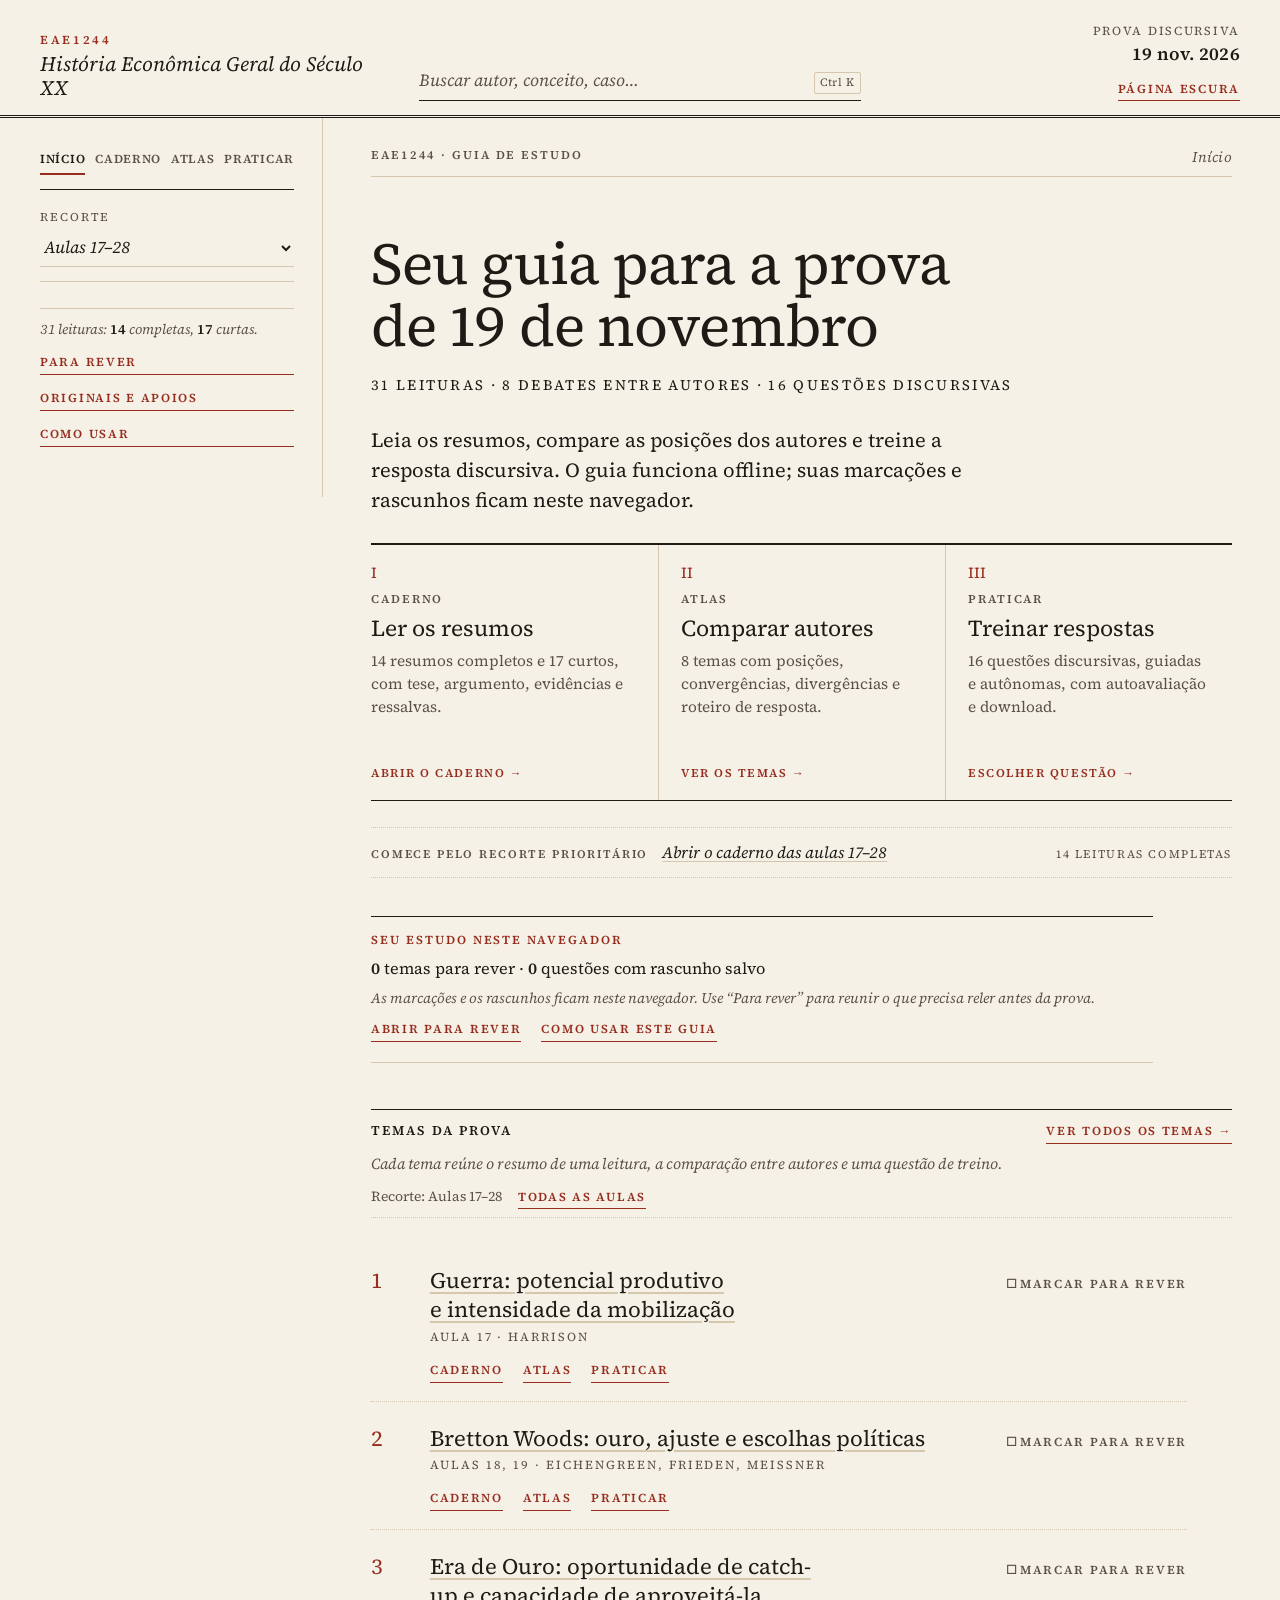
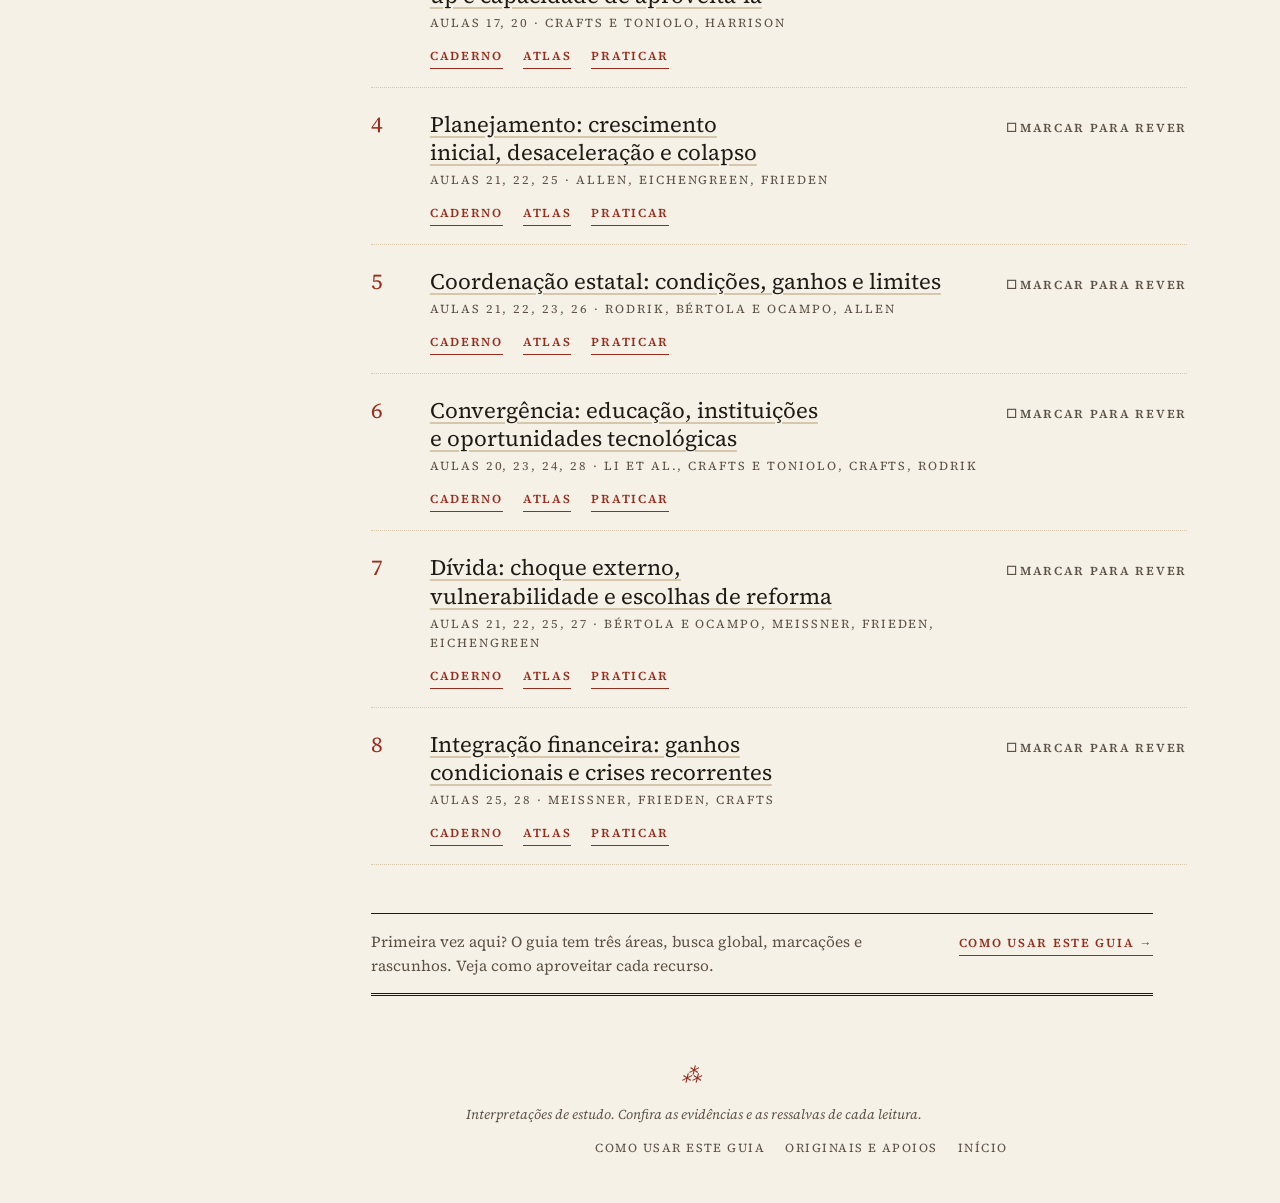
==== commit b60523ff: "Publish redesigned study guide and reading originals" ====
--- a/index.html
+++ b/index.html
@@ -142,7 +142,7 @@
   flex-direction:column;
   gap:2px
 }
-.brand-code,.exam,.running-head,.kind,.see-area,.toc-caption,.modes button,.index-panel>summary,.content-section>h2,.question-label,.question-number,.result-group h2,.menu-item small,.sidebar-foot,.case-author,.evidence>summary,.matrix-table th,.page-foot,.save-status,.appendix-letter {
+.brand-code,.exam,.running-head,.kind,.see-area,.toc-caption,.modes a,.index-panel>summary,.content-section>h2,.question-label,.question-number,.result-group h2,.menu-item small,.sidebar-foot,.case-author,.evidence>summary,.matrix-table th,.page-foot,.save-status,.appendix-letter {
   font-variant-numeric:lining-nums tabular-nums
 }
 .brand-code {
@@ -166,7 +166,7 @@
   border-bottom:1px solid var(--ink);
   border-radius:0;
   background:transparent;
-  padding:6px 64px 6px 0;
+  padding:6px 84px 6px 0;
   font-style:italic;
   font-size:1rem;
   -webkit-appearance:none;
@@ -182,11 +182,30 @@
 .search-wrap button {
   position:absolute;
   right:0;
-  bottom:6px;
+  bottom:0;
+  min-height:24px;
+  padding:4px 0;
   font-size:.72rem;
   letter-spacing:.14em;
   text-transform:uppercase;
   color:var(--accent)
+}
+.search-hint {
+  position:absolute;
+  right:0;
+  bottom:7px;
+  padding:1px 5px;
+  border:1px solid var(--rule);
+  border-radius:2px;
+  color:var(--muted);
+  font-family:var(--serif);
+  font-size:.66rem;
+  letter-spacing:.06em;
+  font-variant-numeric:lining-nums;
+  pointer-events:none
+}
+.search-wrap.has-query .search-hint {
+  display:none
 }
 .exam {
   margin:0;
@@ -221,35 +240,56 @@
   padding:28px 28px 32px 40px;
   border-right:1px solid var(--rule);
   scrollbar-width:thin;
-  scrollbar-color:var(--rule) transparent
+  scrollbar-color:var(--muted) transparent
 }
 .modes {
-  display:flex;
+  display:grid;
+  grid-template-columns:repeat(4,auto);
   justify-content:space-between;
-  gap:8px;
+  gap:6px;
   padding-bottom:14px;
-  margin-bottom:20px;
+  margin-bottom:18px;
   border-bottom:1px solid var(--ink)
 }
-.modes button,.index-panel>summary,.toc-caption,.content-section>h2,.see-area,.kind,.running-head,.question-label,.result-group h2,.case-author,.appendix-letter {
+.modes a,.index-panel>summary,.toc-caption,.content-section>h2,.see-area,.kind,.running-head,.question-label,.result-group h2,.case-author,.appendix-letter {
   font-size:.7rem;
   letter-spacing:.16em;
   text-transform:uppercase;
   font-weight:600
 }
-.modes button {
-  font-size:.75rem;
-  letter-spacing:.12em;
+.modes a {
+  display:inline-flex;
+  align-items:center;
+  min-height:24px;
+  font-size:.72rem;
+  letter-spacing:.06em;
   color:var(--muted);
   padding:4px 0;
-  border-bottom:2px solid transparent
-}
-.modes button:hover {
+  border-bottom:2px solid transparent;
+  text-decoration:none
+}
+.modes a:hover {
   color:var(--ink)
 }
-.modes button[aria-current="page"] {
+.modes a[aria-current="page"] {
   color:var(--ink);
   border-bottom-color:var(--accent)
+}
+.recorte {
+  margin:0 0 18px;
+  padding-bottom:14px;
+  border-bottom:1px solid var(--rule)
+}
+.recorte label {
+  display:block;
+  font-size:.7rem;
+  letter-spacing:.16em;
+  text-transform:uppercase;
+  color:var(--muted);
+  margin-bottom:4px
+}
+.recorte select {
+  margin-bottom:0
 }
 .index-panel>summary {
   list-style:none;
@@ -281,6 +321,10 @@
   padding:4px 0 6px;
   font-style:italic;
   margin-bottom:20px
+}
+option {
+  background-color:var(--sheet);
+  color:var(--ink)
 }
 .toc-caption {
   margin:0 0 6px;
@@ -332,7 +376,13 @@
   color:var(--muted)
 }
 .sidebar-foot {
+  position:sticky;
+  bottom:0;
+  z-index:2;
   margin-top:26px;
+  padding:10px 0 6px;
+  border-top:1px solid var(--rule);
+  background:var(--paper);
   font-size:.82rem;
   color:var(--muted)
 }
@@ -353,13 +403,552 @@
   font-weight:600
 }
 .text-button {
+  display:inline-block;
+  min-height:24px;
+  padding:4px 0 2px;
   color:var(--accent);
   font-size:.72rem;
   letter-spacing:.14em;
+  line-height:1.2;
   text-transform:uppercase;
   font-weight:600;
   border-bottom:1px solid currentColor;
-  padding-bottom:1px
+  text-decoration:none
+}
+.text-button:hover {
+  color:var(--ink)
+}
+
+/* Início */
+.home-lead,.index-lead {
+  max-width:var(--measure);
+  font-size:1.18rem;
+  line-height:1.5;
+  margin:0 0 28px
+}
+.pathways {
+  display:grid;
+  grid-template-columns:repeat(3,minmax(0,1fr));
+  border-top:2px solid var(--ink);
+  border-bottom:1px solid var(--ink);
+  margin:0 0 26px
+}
+.pathway {
+  display:flex;
+  flex-direction:column;
+  gap:5px;
+  min-height:15rem;
+  padding:16px 22px 18px;
+  border-left:1px solid var(--rule);
+  color:inherit;
+  text-decoration:none
+}
+.pathway:first-child {
+  border-left:0;
+  padding-left:0
+}
+.pathway:hover {
+  background:var(--paper-deep)
+}
+.pathway:first-child:hover {
+  padding-left:14px;
+  margin-left:-14px
+}
+.pathway-num {
+  color:var(--accent);
+  font-size:.9rem;
+  font-variant-numeric:oldstyle-nums
+}
+.pathway-label {
+  font-size:.7rem;
+  letter-spacing:.16em;
+  text-transform:uppercase;
+  font-weight:600;
+  color:var(--muted)
+}
+.pathway strong {
+  font-size:1.34rem;
+  font-weight:400;
+  line-height:1.2;
+  margin:2px 0 2px
+}
+.pathway-copy {
+  font-size:.9rem;
+  line-height:1.5;
+  color:var(--muted)
+}
+.pathway-cta {
+  margin-top:auto;
+  padding-top:16px;
+  color:var(--accent);
+  font-size:.7rem;
+  letter-spacing:.13em;
+  text-transform:uppercase;
+  font-weight:600
+}
+.resume {
+  display:flex;
+  flex-wrap:wrap;
+  align-items:baseline;
+  gap:4px 14px;
+  padding:12px 0;
+  border-top:1px dotted var(--rule);
+  border-bottom:1px dotted var(--rule);
+  margin:0 0 38px;
+  font-size:.95rem
+}
+.resume-label {
+  margin:0;
+  font-size:.68rem;
+  letter-spacing:.16em;
+  text-transform:uppercase;
+  font-weight:600;
+  color:var(--muted)
+}
+.resume-link {
+  color:var(--ink);
+  font-style:italic;
+  text-decoration:underline;
+  text-decoration-color:var(--rule);
+  text-underline-offset:3px
+}
+.resume-link:hover {
+  color:var(--accent)
+}
+.resume-area {
+  margin-left:auto;
+  font-size:.68rem;
+  letter-spacing:.14em;
+  text-transform:uppercase;
+  color:var(--muted)
+}
+.study-summary {
+  max-width:calc(var(--measure) + 8rem);
+  padding:14px 0;
+  margin:0 0 46px;
+  border-top:1px solid var(--ink);
+  border-bottom:1px solid var(--rule)
+}
+.study-summary h2 {
+  margin:0 0 6px;
+  font-size:.72rem;
+  letter-spacing:.16em;
+  text-transform:uppercase;
+  font-weight:600;
+  color:var(--accent)
+}
+.study-summary p {
+  margin:0 0 6px;
+  font-size:.95rem
+}
+.study-summary strong {
+  font-weight:600;
+  color:var(--ink)
+}
+.study-summary-note {
+  color:var(--muted);
+  font-style:italic;
+  font-size:.85rem!important
+}
+.study-summary-links {
+  display:flex;
+  flex-wrap:wrap;
+  gap:4px 20px;
+  margin-top:8px!important
+}
+.home-section {
+  margin:0 0 48px
+}
+.section-head {
+  display:flex;
+  flex-wrap:wrap;
+  align-items:baseline;
+  justify-content:space-between;
+  gap:8px 20px;
+  padding-top:10px;
+  border-top:1px solid var(--ink)
+}
+.section-head h2 {
+  margin:0;
+  font-size:.78rem;
+  letter-spacing:.16em;
+  text-transform:uppercase;
+  font-weight:600
+}
+.home-note,.index-note {
+  max-width:var(--measure);
+  margin:8px 0 10px;
+  color:var(--muted);
+  font-size:.9rem;
+  font-style:italic
+}
+.help-band {
+  display:flex;
+  flex-wrap:wrap;
+  align-items:baseline;
+  justify-content:space-between;
+  gap:8px 24px;
+  max-width:calc(var(--measure) + 8rem);
+  padding:16px 0;
+  border-top:1px solid var(--ink);
+  border-bottom:3px double var(--ink)
+}
+.help-band-copy {
+  margin:0;
+  max-width:32rem;
+  font-size:.9rem;
+  color:var(--muted)
+}
+
+/* Índices */
+.index-filter {
+  display:flex;
+  flex-wrap:wrap;
+  align-items:baseline;
+  gap:4px 16px;
+  margin:0 0 26px;
+  padding-bottom:8px;
+  border-bottom:1px dotted var(--rule);
+  font-size:.82rem
+}
+.index-filter-label {
+  color:var(--muted)
+}
+.index-group {
+  margin:0 0 40px
+}
+.index-group>h2 {
+  margin:0 0 4px;
+  padding-top:10px;
+  border-top:1px solid var(--ink);
+  font-size:.75rem;
+  letter-spacing:.16em;
+  text-transform:uppercase;
+  font-weight:600
+}
+.index-list,.topic-index {
+  list-style:none;
+  margin:0;
+  padding:0
+}
+.index-row {
+  display:grid;
+  grid-template-columns:2.6rem minmax(0,1fr) auto;
+  gap:4px 16px;
+  align-items:start;
+  padding:14px 0;
+  border-bottom:1px dotted var(--rule);
+  color:inherit;
+  text-decoration:none
+}
+.index-row:hover .row-title,.index-row:focus-visible .row-title {
+  color:var(--accent);
+  text-decoration:underline;
+  text-decoration-color:var(--rule);
+  text-underline-offset:3px
+}
+.row-num {
+  color:var(--accent);
+  font-size:1.1rem;
+  font-variant-numeric:oldstyle-nums;
+  padding-top:1px
+}
+.row-body {
+  display:block;
+  min-width:0
+}
+.row-title {
+  display:block;
+  font-size:1.16rem;
+  line-height:1.3;
+  text-wrap:balance
+}
+.row-meta {
+  display:block;
+  margin-top:3px;
+  color:var(--muted);
+  font-size:.72rem;
+  letter-spacing:.1em;
+  text-transform:uppercase
+}
+.row-snippet {
+  display:block;
+  max-width:var(--measure);
+  margin-top:6px;
+  color:var(--muted);
+  font-size:.91rem;
+  line-height:1.5
+}
+.badge {
+  align-self:start;
+  padding:3px 6px;
+  border:1px solid var(--rule);
+  color:var(--muted);
+  font-size:.64rem;
+  letter-spacing:.12em;
+  text-transform:uppercase;
+  font-weight:600;
+  white-space:nowrap
+}
+.badge-full {
+  border-color:var(--accent);
+  color:var(--accent)
+}
+.badge-pending,.badge-partial {
+  border-color:var(--warning);
+  color:var(--warning)
+}
+.topic-row {
+  display:grid;
+  grid-template-columns:2.6rem minmax(0,1fr);
+  gap:2px 16px;
+  padding:18px 0;
+  border-bottom:1px dotted var(--rule)
+}
+.topic-body h2 {
+  margin:0 0 2px;
+  font-size:1.32rem;
+  font-weight:400;
+  line-height:1.25
+}
+.topic-row .question {
+  max-width:var(--measure);
+  margin:6px 0;
+  font-size:.97rem
+}
+.topic-row .byline {
+  margin:0
+}
+.topic-note {
+  margin:0 0 6px;
+  font-size:.85rem;
+  color:var(--muted);
+  font-style:italic
+}
+.row-actions {
+  display:flex;
+  flex-wrap:wrap;
+  gap:4px 20px;
+  margin-top:8px
+}
+.exercise-group {
+  margin:0 0 34px;
+  padding-top:10px;
+  border-top:1px solid var(--ink)
+}
+.exercise-group-head h2 {
+  margin:0 0 2px;
+  font-size:1.22rem;
+  font-weight:400;
+  line-height:1.3
+}
+.exercise-group-head .byline {
+  margin:0 0 10px
+}
+.exercise-cards {
+  display:grid;
+  grid-template-columns:repeat(2,minmax(0,1fr))
+}
+.exercise-card {
+  display:flex;
+  flex-direction:column;
+  gap:5px;
+  padding:14px 22px 16px;
+  border-left:1px solid var(--rule);
+  color:inherit;
+  text-decoration:none
+}
+.exercise-card:first-child {
+  border-left:0;
+  padding-left:0
+}
+.exercise-card:hover {
+  background:var(--paper-deep)
+}
+.exercise-card:first-child:hover {
+  padding-left:12px;
+  margin-left:-12px
+}
+.mode-badge {
+  color:var(--accent);
+  font-size:.66rem;
+  letter-spacing:.14em;
+  text-transform:uppercase;
+  font-weight:600
+}
+.exercise-card strong {
+  font-size:1.05rem;
+  font-weight:400;
+  line-height:1.3
+}
+.exercise-prompt {
+  color:var(--muted);
+  font-size:.88rem;
+  line-height:1.5
+}
+.exercise-state {
+  margin-top:auto;
+  padding-top:10px;
+  color:var(--muted);
+  font-size:.72rem;
+  font-style:italic
+}
+
+/* Navegação entre páginas */
+.pager {
+  display:grid;
+  grid-template-columns:minmax(0,1fr) auto minmax(0,1fr);
+  gap:12px 24px;
+  align-items:baseline;
+  max-width:calc(var(--measure) + 8rem);
+  margin:52px 0 0;
+  padding:16px 0;
+  border-top:1px solid var(--ink);
+  border-bottom:1px solid var(--rule);
+  font-size:.9rem
+}
+.pager-slot {
+  min-width:0
+}
+.pager-slot-next {
+  text-align:right
+}
+.pager-link {
+  display:inline-block;
+  padding:4px 0;
+  color:var(--accent);
+  font-style:italic;
+  text-decoration:none;
+  overflow-wrap:anywhere
+}
+.pager-link:hover {
+  text-decoration:underline;
+  text-decoration-color:var(--rule)
+}
+.pager-index {
+  display:inline-flex;
+  align-items:center;
+  min-height:24px;
+  padding:4px 0;
+  color:var(--muted);
+  font-size:.68rem;
+  letter-spacing:.14em;
+  text-transform:uppercase;
+  font-weight:600;
+  text-decoration:none;
+  white-space:nowrap
+}
+.pager-index:hover {
+  color:var(--ink)
+}
+.pager-empty {
+  color:var(--muted);
+  font-size:.78rem;
+  font-style:italic
+}
+.exercise-meta {
+  display:flex;
+  flex-wrap:wrap;
+  align-items:baseline;
+  gap:4px 20px;
+  max-width:var(--measure);
+  margin:0 0 18px
+}
+.exercise-meta-label {
+  color:var(--muted);
+  font-size:.68rem;
+  letter-spacing:.14em;
+  text-transform:uppercase;
+  font-weight:600
+}
+.foot-nav {
+  display:flex;
+  flex-wrap:wrap;
+  justify-content:center;
+  gap:4px 20px;
+  margin-top:10px;
+  font-style:normal
+}
+.foot-nav a {
+  display:inline-block;
+  min-height:24px;
+  padding:4px 0;
+  color:var(--muted);
+  font-size:.72rem;
+  letter-spacing:.12em;
+  text-transform:uppercase;
+  text-decoration:none;
+  border-bottom:1px solid transparent
+}
+.foot-nav a:hover {
+  color:var(--accent);
+  border-bottom-color:var(--accent)
+}
+.running-head a {
+  display:inline-block;
+  min-height:24px;
+  padding:3px 0;
+  color:inherit;
+  text-decoration:none;
+  border-bottom:1px solid transparent
+}
+.running-head a:hover {
+  color:var(--accent);
+  border-bottom-color:var(--accent)
+}
+
+/* Ajuda */
+.help-grid {
+  display:grid;
+  grid-template-columns:repeat(3,minmax(0,1fr));
+  gap:0;
+  margin:0 0 44px;
+  border-top:1px solid var(--ink);
+  border-bottom:1px solid var(--rule)
+}
+.help-card {
+  padding:14px 22px 18px;
+  border-left:1px solid var(--rule)
+}
+.help-card:first-child {
+  padding-left:0;
+  border-left:0
+}
+.help-card h3 {
+  margin:0 0 4px;
+  font-size:.72rem;
+  letter-spacing:.16em;
+  text-transform:uppercase
+}
+.help-card p {
+  margin:0;
+  font-size:.9rem;
+  color:var(--muted)
+}
+.shortcuts {
+  display:grid;
+  grid-template-columns:auto minmax(0,1fr);
+  gap:6px 18px;
+  align-items:baseline;
+  max-width:var(--measure);
+  margin:12px 0 0;
+  font-size:.9rem
+}
+.shortcuts kbd {
+  justify-self:start;
+  padding:1px 6px;
+  border:1px solid var(--rule);
+  border-radius:2px;
+  font-family:var(--serif);
+  font-size:.78rem;
+  white-space:nowrap
+}
+.suggestions {
+  display:flex;
+  flex-wrap:wrap;
+  align-items:baseline;
+  gap:4px 16px;
+  margin:6px 0 0
 }
 
 main {
@@ -419,6 +1008,9 @@
   gap:4px 18px
 }
 .originals a {
+  display:inline-block;
+  min-height:24px;
+  padding:2px 0;
   font-style:italic
 }
 .source-meta summary {
@@ -560,6 +1152,8 @@
 }
 .evidence>summary {
   cursor:pointer;
+  min-height:24px;
+  padding:3px 0;
   color:var(--accent);
   font-style:italic;
   width:max-content;
@@ -631,6 +1225,15 @@
   text-decoration-thickness:1px;
   text-decoration-color:var(--rule);
   text-underline-offset:3px
+}
+button.link-button {
+  min-height:24px;
+  padding:3px 0
+}
+.text-button:disabled {
+  opacity:.45;
+  cursor:not-allowed;
+  border-bottom-color:transparent
 }
 .link-button:hover {
   text-decoration-color:currentColor
@@ -915,7 +1518,14 @@
 .result-title {
   font-style:italic;
   color:var(--muted);
-  margin:0 0 32px
+  margin:0 0 10px
+}
+.result-scope {
+  max-width:var(--measure);
+  margin:0 0 32px;
+  color:var(--muted);
+  font-size:.82rem;
+  font-style:italic
 }
 .result-group {
   margin-bottom:36px
@@ -949,6 +1559,14 @@
   font-size:.92rem;
   max-width:var(--measure)
 }
+.result mark {
+  background:transparent;
+  color:var(--ink);
+  font-weight:600;
+  text-decoration:underline;
+  text-decoration-color:var(--accent);
+  text-underline-offset:3px
+}
 .result:hover strong {
   color:var(--accent)
 }
@@ -977,6 +1595,31 @@
   font-size:.88rem
 }
 
+.search-return {
+  position:sticky;
+  top:0;
+  z-index:8;
+  margin:0 0 18px;
+  padding:8px 0;
+  border-bottom:1px solid var(--rule);
+  background:var(--paper)
+}
+.search-return .back-search {
+  display:inline-block;
+  min-height:24px;
+  margin:0;
+  padding:4px 0
+}
+.pager-top {
+  margin:0 0 26px;
+  padding:8px 0;
+  border-top:1px dotted var(--rule);
+  border-bottom:1px dotted var(--rule);
+  font-size:.85rem
+}
+.pager-top .pager-empty {
+  display:none
+}
 .page-foot {
   max-width:calc(var(--measure) + var(--margin-note) + 6rem);
   margin:64px auto 0;
@@ -1038,11 +1681,54 @@
 .topic-name {
   margin:0 auto 0 0;
   display:flex;
-  gap:12px;
+  flex-wrap:wrap;
+  gap:4px 12px;
   align-items:baseline;
+  min-width:0;
   font-style:italic
 }
+.topic-name .see-area {
+  overflow:visible;
+  text-overflow:clip;
+  white-space:normal
+}
+.topic-actions {
+  display:flex;
+  flex:1 0 100%;
+  flex-wrap:wrap;
+  align-items:baseline;
+  gap:4px 18px;
+  margin-top:4px;
+  padding-top:7px;
+  border-top:1px dotted var(--rule);
+  font-size:.8rem
+}
+.topic-actions-label {
+  color:var(--muted);
+  font-size:.66rem;
+  letter-spacing:.14em;
+  text-transform:uppercase;
+  font-weight:600
+}
+.topic-action {
+  display:inline-block;
+  min-height:24px;
+  padding:3px 0;
+  color:var(--muted);
+  text-decoration:none;
+  border-bottom:1px solid transparent
+}
+.topic-action:hover {
+  color:var(--ink)
+}
+.topic-action[aria-current="page"] {
+  color:var(--accent);
+  border-bottom-color:var(--accent)
+}
 .review-toggle {
+  display:inline-block;
+  min-height:24px;
+  padding:3px 0;
   color:var(--muted);
   font-size:.72rem;
   letter-spacing:.14em;
@@ -1139,6 +1825,9 @@
   letter-spacing:.08em
 }
 .reading-toc a {
+  display:inline-block;
+  min-height:24px;
+  padding:3px 0;
   color:var(--ink);
   text-decoration:none
 }
@@ -1227,6 +1916,13 @@
   font-style:italic;
   color:var(--muted)
 }
+.dialog-actions {
+  display:flex;
+  flex-wrap:wrap;
+  gap:8px 22px;
+  align-items:baseline;
+  margin-top:12px
+}
 @media(min-width:1200px) {
   .argument>li,.items>.item,.content-section>.item {
     grid-template-columns:minmax(0,var(--measure)) var(--margin-note)
@@ -1249,8 +1945,8 @@
   .workspace {
     grid-template-columns:16rem minmax(0,1fr)
   }
-  .modes button {
-    letter-spacing:.1em
+  .modes a {
+    letter-spacing:.02em
   }
   .sidebar {
     padding:24px 20px 28px 28px
@@ -1337,6 +2033,112 @@
     margin-bottom:10px;
     padding-bottom:10px
   }
+  .modes a {
+    font-size:.68rem
+  }
+  .search-hint {
+    display:none
+  }
+  .recorte {
+    display:flex;
+    align-items:baseline;
+    gap:10px;
+    margin-bottom:8px;
+    padding-bottom:8px
+  }
+  .recorte label {
+    margin:0;
+    white-space:nowrap;
+    font-size:.66rem
+  }
+  .recorte select {
+    flex:1;
+    margin:0;
+    padding:2px 0 5px
+  }
+  .home-lead,.index-lead {
+    font-size:1.04rem
+  }
+  .pathways {
+    grid-template-columns:1fr;
+    border-bottom:0
+  }
+  .pathway,.pathway:first-child {
+    min-height:0;
+    padding:14px 0 16px;
+    border-left:0;
+    border-bottom:1px solid var(--rule)
+  }
+  .pathway:first-child:hover,.pathway:hover {
+    padding-left:0;
+    margin-left:0
+  }
+  .pathway-copy {
+    font-size:.88rem
+  }
+  .resume-area {
+    margin-left:0
+  }
+  .pathways .pathway:last-child {
+    border-bottom:0
+  }
+  .index-row {
+    grid-template-columns:2rem minmax(0,1fr)
+  }
+  .index-row .badge {
+    grid-column:2;
+    justify-self:start;
+    margin-top:2px
+  }
+  .topic-row {
+    grid-template-columns:2rem minmax(0,1fr)
+  }
+  .exercise-cards {
+    grid-template-columns:1fr
+  }
+  .exercise-card,.exercise-card:first-child {
+    padding:14px 0 16px;
+    border-left:0;
+    border-top:1px solid var(--rule)
+  }
+  .exercise-card:first-child {
+    border-top:0
+  }
+  .exercise-card:first-child:hover,.exercise-card:hover {
+    padding-left:0;
+    margin-left:0
+  }
+  .help-grid {
+    grid-template-columns:1fr
+  }
+  .help-card,.help-card:first-child {
+    padding:12px 0;
+    border-left:0;
+    border-top:1px solid var(--rule)
+  }
+  .help-card:first-child {
+    border-top:0
+  }
+  .pager {
+    grid-template-columns:1fr;
+    gap:10px;
+    margin-top:38px
+  }
+  .pager-slot-next {
+    text-align:left
+  }
+  .pager-link {
+    padding:11px 0
+  }
+  .pager-index {
+    order:-1
+  }
+  .study-summary {
+    margin-bottom:36px
+  }
+  .contents-wrap {
+    overflow-wrap:anywhere
+  }
   .index-panel>summary {
     font-size:1.15rem;
     margin-bottom:8px
@@ -1350,7 +2152,22 @@
     content:" −"
   }
   .sidebar-foot {
-    margin:14px 0 8px
+    position:static;
+    display:flex;
+    flex-wrap:wrap;
+    align-items:baseline;
+    gap:6px 18px;
+    margin:8px 0 6px;
+    padding:0;
+    border-top:0;
+    background:transparent
+  }
+  .sidebar-foot p {
+    display:none
+  }
+  .sidebar-foot .text-button {
+    display:inline-block;
+    margin:0
   }
   main {
     padding:20px 18px 32px
@@ -1405,7 +2222,7 @@
   :root {
     color-scheme:light!important
   }
-  .topic-strip,.reading-toc,.study-status,#theme-toggle,.back-search {
+  .topic-strip,.reading-toc,.study-status,#theme-toggle,.back-search,.topic-actions,.pager,.foot-nav,.pathways,.resume,.study-summary,.help-band,.index-filter,.search-hint {
     display:none
   }
   .masthead,.sidebar,.page-foot,.quick-links,.see-also {
@@ -1429,20 +2246,21 @@
 <body>
 <a class="skip" href="#content">Pular para o conteúdo</a>
 <header class="masthead">
-<a class="brand" href="#inicio/all"><span class="brand-code">EAE1244</span><span class="brand-title">História Econômica Geral do Século XX</span></a>
-<div class="search-wrap"><label class="sr-only" for="search">Buscar no guia</label><input type="search" id="search" placeholder="Buscar autor, conceito, caso…" autocomplete="off"><button id="clear-search" type="button" hidden>Limpar</button></div>
+<a class="brand" href="#inicio"><span class="brand-code">EAE1244</span><span class="brand-title">História Econômica Geral do Século XX</span></a>
+<div class="search-wrap" role="search"><label class="sr-only" for="search">Buscar no guia</label><input type="search" id="search" placeholder="Buscar autor, conceito, caso…" autocomplete="off" aria-keyshortcuts="Control+K Meta+K /"><kbd id="search-hint" class="search-hint" aria-hidden="true">Ctrl K</kbd><button id="clear-search" type="button" hidden>Limpar</button></div>
 <div class="masthead-end"><p class="exam">Prova discursiva <strong>19 nov. 2026</strong></p><button id="theme-toggle" type="button" class="text-button">Página escura</button></div>
 </header>
 <div class="workspace">
 <aside class="sidebar">
-<nav class="modes" aria-label="Áreas de estudo"><button data-view="caderno" type="button">Caderno</button><button data-view="atlas" type="button">Atlas</button><button data-view="praticar" type="button">Praticar</button></nav>
-<details class="index-panel" open><summary>Sumário</summary><div class="index-content"><label for="lesson">Recorte</label><select id="lesson"><option value="priority">Aulas 17–28</option><option value="all">Todas as aulas</option></select><p class="toc-caption" aria-hidden="true" id="menu-caption">Aula</p><div id="menu"></div></div></details>
-<div class="sidebar-foot"><p id="coverage"></p><button type="button" data-view="rever" class="text-button">Para rever <span id="review-count" class="count"></span></button><button type="button" id="archive" class="text-button">Originais e apoios</button></div>
+<nav class="modes" aria-label="Áreas de estudo"><a href="#inicio" data-view="inicio">Início</a><a href="#caderno" data-view="caderno">Caderno</a><a href="#atlas" data-view="atlas">Atlas</a><a href="#praticar" data-view="praticar">Praticar</a></nav>
+<div class="recorte"><label for="lesson">Recorte</label><select id="lesson"><option value="priority">Aulas 17–28</option><option value="all">Todas as aulas</option></select></div>
+<details class="index-panel" open><summary>Sumário</summary><div class="index-content"><p class="toc-caption" aria-hidden="true" id="menu-caption">Leitura</p><div id="menu"></div></div></details>
+<div class="sidebar-foot"><p id="coverage"></p><a href="#rever" data-view="rever" class="text-button">Para rever <span id="review-count" class="count"></span></a><a href="#acervo" data-view="acervo" id="archive" class="text-button">Originais e apoios</a><a href="#ajuda" data-view="ajuda" class="text-button">Como usar</a></div>
 </aside>
-<main id="content" tabindex="-1"><section id="results" hidden aria-label="Resultados da busca"></section><article id="article"></article><footer class="page-foot"><p class="ornament" aria-hidden="true">⁂</p><p>Interpretações de estudo. Confira as evidências e as ressalvas de cada leitura.</p></footer></main>
+<main id="content" tabindex="-1"><section id="results" hidden aria-label="Resultados da busca"></section><article id="article"></article><footer class="page-foot"><p class="ornament" aria-hidden="true">⁂</p><p>Interpretações de estudo. Confira as evidências e as ressalvas de cada leitura.</p><nav class="foot-nav" aria-label="Ajuda e acervo"><a href="#ajuda">Como usar este guia</a><a href="#acervo">Originais e apoios</a><a href="#inicio">Início</a></nav></footer></main>
 </div>
 <p id="study-status" class="study-status" role="status"></p>
-<dialog id="share-dialog"><form method="dialog"><h2>Link desta página</h2><label for="share-url">Endereço</label><input id="share-url" readonly type="text"><p id="share-note"></p><button type="submit" class="text-button">Fechar</button></form></dialog>
+<dialog id="share-dialog" aria-labelledby="share-title"><form method="dialog"><h2 id="share-title">Link desta página</h2><label for="share-url">Endereço</label><input id="share-url" readonly type="text"><p id="share-note"></p><div class="dialog-actions"><button type="button" id="copy-share" class="text-button">Copiar</button><button type="submit" class="text-button">Fechar</button></div></form></dialog>
 <noscript><p>Ative o JavaScript para navegar pelo guia. Os originais continuam disponíveis na pasta originais do pacote.</p></noscript>
 <script type="application/json" id="guide-data">{"resources":[{"id":"moodle-resource-6577587","kind":"reading","lessons":[17],"title":"Resource mobilization for World War II: the U.S.A., U.K., U.S.S.R., and Germany, 1938-1945","authors":["Mark Harrison"],"summary":{"schema_version":1,"resource_id":"moodle-resource-6577587","file_id":"e2b4265d5868eb7a80c2eca9871b8a6562238b8a5aacd15e48c67d8be4ab4995","lessons":[17],"authors":["Mark Harrison"],"title":"Resource mobilization for World War II: the U.S.A., U.K., U.S.S.R., and Germany, 1938-1945","year":1988,"depth":"deep","status":"complete","thesis":"Para Harrison, a Segunda Guerra foi decidida pela capacidade aliada de produzir muito mais munições que o Eixo, e comparar as economias de guerra exige medir a intensidade da mobilização (renda nacional e força de trabalho), corrigindo distorções de conceito e de contabilidade dos números tradicionais. Nessa medida, a mobilização soviética foi a mais intensa e, em 1943-44, mais equilibrada e sustentada que a alemã, apesar de a URSS partir de base menor, sem folga e sofrer invasão; a Alemanha mobilizou muita renda, mas com desequilíbrio entre soldados, trabalhadores da indústria bélica e civis.","question":"Quais fatores permitiram que o potencial superior dos Aliados se realizasse em produção de guerra nas diferentes economias, e como se comparam a preparação, a coordenação central e a intensidade da mobilização de EUA, Reino Unido, URSS e Alemanha, em especial a eficácia do esforço soviético?","argument":[{"claim":"Ponto de partida (Goldsmith, citado pelo autor): o que decidiu a guerra foi a capacidade dos Aliados de produzir muito mais munições que o Eixo. A pergunta de Harrison é que fatores realizaram esse potencial sob condições de combate; a URSS foi negligenciada na literatura comparativa porque os dados soviéticos demoraram a ser liberados.","refs":[{"file_id":"e2b4265d5868eb7a80c2eca9871b8a6562238b8a5aacd15e48c67d8be4ab4995","pdf_page":2,"quote":"what won the war for them in the end was their ability to"},{"file_id":"e2b4265d5868eb7a80c2eca9871b8a6562238b8a5aacd15e48c67d8be4ab4995","pdf_page":2,"quote":"produce more, and vastly more, munitions than the Axis.1"},{"file_id":"e2b4265d5868eb7a80c2eca9871b8a6562238b8a5aacd15e48c67d8be4ab4995","pdf_page":3,"quote":"In contrast, Soviet experience has suffered neglect.3 The main reason is that"}]},{"claim":"O autor propõe um estudo comparativo da mobilização de recursos em três dimensões (preparação e necessidades; liderança e coordenação central; intensidade da mobilização) e adverte que é preciso eliminar distorções de conceito e medida nas estatísticas já estabelecidas para EUA, Reino Unido e Alemanha.","refs":[{"file_id":"e2b4265d5868eb7a80c2eca9871b8a6562238b8a5aacd15e48c67d8be4ab4995","pdf_page":3,"quote":"How may the effectiveness of the Soviet economic war effort be compared with"},{"file_id":"e2b4265d5868eb7a80c2eca9871b8a6562238b8a5aacd15e48c67d8be4ab4995","pdf_page":3,"quote":"political leadership and"},{"file_id":"e2b4265d5868eb7a80c2eca9871b8a6562238b8a5aacd15e48c67d8be4ab4995","pdf_page":4,"quote":"distortions of concept and measurement from the comparative statistical record already established for"}]},{"claim":"Preparação (seção I): Alemanha e URSS arcaram com os maiores ônus de rearmamento prévio; o rearmamento britânico foi bem menor e os EUA praticamente não se prepararam. A Alemanha rearmou numa economia com desemprego, de modo que o gasto militar ocupou folga, e suas conquistas trouxeram retornos econômicos: suas vitórias foram 'baratas'.","refs":[{"file_id":"e2b4265d5868eb7a80c2eca9871b8a6562238b8a5aacd15e48c67d8be4ab4995","pdf_page":4,"quote":"The most extensive economic burdens of war"},{"file_id":"e2b4265d5868eb7a80c2eca9871b8a6562238b8a5aacd15e48c67d8be4ab4995","pdf_page":4,"quote":"rearmament was initiated in an"},{"file_id":"e2b4265d5868eb7a80c2eca9871b8a6562238b8a5aacd15e48c67d8be4ab4995","pdf_page":5,"quote":"claimed only 7 per cent of the national income."},{"file_id":"e2b4265d5868eb7a80c2eca9871b8a6562238b8a5aacd15e48c67d8be4ab4995","pdf_page":5,"quote":"perhaps 20 per cent"}]},{"claim":"A URSS foi o único adversário a tentar um contrapeso militar à Alemanha, mas partiu de base industrial de nível técnico mais baixo e já sobrecarregada (pleno emprego excessivo): o rearmamento acelerado só podia ser financiado subtraindo recursos do setor civil, sobretudo do consumo das famílias.","refs":[{"file_id":"e2b4265d5868eb7a80c2eca9871b8a6562238b8a5aacd15e48c67d8be4ab4995","pdf_page":5,"quote":"The only country to attempt the building of a true military counterweight to"},{"file_id":"e2b4265d5868eb7a80c2eca9871b8a6562238b8a5aacd15e48c67d8be4ab4995","pdf_page":6,"quote":"accelerated rearmament could only be financed by"},{"file_id":"e2b4265d5868eb7a80c2eca9871b8a6562238b8a5aacd15e48c67d8be4ab4995","pdf_page":6,"quote":"subtracting resources from the civilian sector, especially from household"}]},{"claim":"O padrão de rearmamento diferiu: a Alemanha maximizou poder militar de curto prazo (armas e estoques para campanhas imediatas, grande efetivo), enquanto os adversários, sem poder escolher tempo e lugar da batalha, planejaram um conflito longo, com rearmamento 'intensivo' (mecanização e reequipamento). Em termos reais por soldado, a vantagem anglo-americana sobre a Alemanha virou um abismo até 1944; o resultado soviético ficou mais próximo do alemão, por causa da base de baixa produtividade e do custo alto do armamento em rublos.","refs":[{"file_id":"e2b4265d5868eb7a80c2eca9871b8a6562238b8a5aacd15e48c67d8be4ab4995","pdf_page":6,"quote":"German rearmament tended to emphasize the maximization of specific kinds of short-term"},{"file_id":"e2b4265d5868eb7a80c2eca9871b8a6562238b8a5aacd15e48c67d8be4ab4995","pdf_page":6,"quote":"Her adversaries, unable to choose the time or place of"},{"file_id":"e2b4265d5868eb7a80c2eca9871b8a6562238b8a5aacd15e48c67d8be4ab4995","pdf_page":8,"quote":"the relatively high rouble costs of Soviet weaponry and low rouble pay of conscripts."}]},{"claim":"A Alemanha liderou a produção de munições até 1940, mas, com compromissos de conquista e ocupação e limites à mobilização industrial, passou a depender de recrutamento de pessoal. Depois de 1940 sua produção subiu devagar e a aliada se multiplicou, de modo que a aceleração de 1943-44 veio tarde. O padrão aliado de guerra longa deu continuidade a programas e, na URSS, uma economia mais resiliente, com subcontratação civil pronta para conversão.","refs":[{"file_id":"e2b4265d5868eb7a80c2eca9871b8a6562238b8a5aacd15e48c67d8be4ab4995","pdf_page":8,"quote":"After 1940 German munitions"},{"file_id":"e2b4265d5868eb7a80c2eca9871b8a6562238b8a5aacd15e48c67d8be4ab4995","pdf_page":8,"quote":"production rose only slowly whereas Allied production multiplied."},{"file_id":"e2b4265d5868eb7a80c2eca9871b8a6562238b8a5aacd15e48c67d8be4ab4995","pdf_page":8,"quote":"more resilient, more mobilized wartime economic"}]},{"claim":"Coordenação central (seção II): a URSS reagiu em 1941-42 com decretos e iniciativa individual no topo (evacuação industrial salvou a indústria de defesa) e com iniciativa de baixo; isso bastou para sobreviver no curto prazo, mas não formou uma economia coordenada. No fim de 1941 tudo fora da defesa estava desorganizado, e a 'regra por decreto' teve de dar lugar a administração legal-burocrática, consolidada no fim de 1942 num Bureau de Operações.","refs":[{"file_id":"e2b4265d5868eb7a80c2eca9871b8a6562238b8a5aacd15e48c67d8be4ab4995","pdf_page":9,"quote":"saved Soviet specialized"},{"file_id":"e2b4265d5868eb7a80c2eca9871b8a6562238b8a5aacd15e48c67d8be4ab4995","pdf_page":10,"quote":"One was the capacity of Soviet leadership for high-level initiative and individual"},{"file_id":"e2b4265d5868eb7a80c2eca9871b8a6562238b8a5aacd15e48c67d8be4ab4995","pdf_page":10,"quote":"But everything else was in an utter shambles."},{"file_id":"e2b4265d5868eb7a80c2eca9871b8a6562238b8a5aacd15e48c67d8be4ab4995","pdf_page":10,"quote":"By the end of 1942 this transition had been achieved."}]},{"claim":"Nos demais países: o Reino Unido coordenou por comitês e controles burocráticos centralizados (Beaverbrook foi exceção, e seu efeito pode ter sido menor ou até negativo); a Alemanha manteve autoridade pessoal (Führerprinzip) e responsabilidades divididas, e Speer não obteve centralização, deixando reservas intocadas; os EUA tiveram agências concorrentes e só após 18 meses um padrão coerente, sem nunca cair em economia de escassez.","refs":[{"file_id":"e2b4265d5868eb7a80c2eca9871b8a6562238b8a5aacd15e48c67d8be4ab4995","pdf_page":11,"quote":"the rule was to fight the war by committee."},{"file_id":"e2b4265d5868eb7a80c2eca9871b8a6562238b8a5aacd15e48c67d8be4ab4995","pdf_page":11,"quote":"Germany’s war economy presents the opposite case, where personal authority"},{"file_id":"e2b4265d5868eb7a80c2eca9871b8a6562238b8a5aacd15e48c67d8be4ab4995","pdf_page":12,"quote":"remained full of untouched reserves-of"},{"file_id":"e2b4265d5868eb7a80c2eca9871b8a6562238b8a5aacd15e48c67d8be4ab4995","pdf_page":12,"quote":"Multiple high-level agencies with overlapping responsibilities"},{"file_id":"e2b4265d5868eb7a80c2eca9871b8a6562238b8a5aacd15e48c67d8be4ab4995","pdf_page":13,"quote":"Alone of the major Allies, the United States never had to resort to direction of"}]},{"claim":"Intensidade (seção III): o autor critica a tese tradicional (Carroll) de que o Reino Unido (64%) estava mais mobilizado que os EUA (42%) e a Alemanha só igualou o pico britânico em 1944, apontando medidas incompatíveis, itens de capital, descompasso calendário/ano fiscal e uso de 'produto total disponível'. Corrigido, EUA e Reino Unido têm parcelas semelhantes no pico, e a Alemanha já era a mais mobilizada em 1943 pela parcela da renda.","refs":[{"file_id":"e2b4265d5868eb7a80c2eca9871b8a6562238b8a5aacd15e48c67d8be4ab4995","pdf_page":14,"quote":"U.K. had committed no less than 64 per cent of her national income to the war"},{"file_id":"e2b4265d5868eb7a80c2eca9871b8a6562238b8a5aacd15e48c67d8be4ab4995","pdf_page":14,"quote":"This finding is seriously misleading."},{"file_id":"e2b4265d5868eb7a80c2eca9871b8a6562238b8a5aacd15e48c67d8be4ab4995","pdf_page":15,"quote":"two countries allocated similar shares of national income to reported"},{"file_id":"e2b4265d5868eb7a80c2eca9871b8a6562238b8a5aacd15e48c67d8be4ab4995","pdf_page":15,"quote":"by 1943 Germany was the most"}]},{"claim":"Transferências internacionais: o Lend-Lease foi contado duas vezes (pelos EUA como gasto de segurança nacional e pelos receptores em seus orçamentos de guerra). Por isso o autor usa duas medidas: (I) utilização nacional dos recursos, independentemente da origem, e (II) financiamento doméstico, descontando importações líquidas; no pico, a medida (I) dá Reino Unido 57% contra EUA 47%, e a (II) inverte, EUA 53-54% contra 47% do Reino Unido.","refs":[{"file_id":"e2b4265d5868eb7a80c2eca9871b8a6562238b8a5aacd15e48c67d8be4ab4995","pdf_page":15,"quote":"U.S. Lend-Lease transfers were double counted."},{"file_id":"e2b4265d5868eb7a80c2eca9871b8a6562238b8a5aacd15e48c67d8be4ab4995","pdf_page":16,"quote":"Measure (II) shows the domestic finance of resources supplied to the war effort,"},{"file_id":"e2b4265d5868eb7a80c2eca9871b8a6562238b8a5aacd15e48c67d8be4ab4995","pdf_page":17,"quote":"allocated more resources (irrespective of origin) to the war (57 versus 47 per cent of"}]},{"claim":"A URSS teve a mobilização de renda mais alta (até dois terços em 1942 pela medida doméstica, três quartos com recursos externos; 76% em 1943 pela utilização), embora sua renda real tenha caído mais de dois quintos em 1940-42, enquanto EUA e Reino Unido se beneficiaram de crescimento da renda real durante a guerra e a Alemanha, de crescimento menor.","refs":[{"file_id":"e2b4265d5868eb7a80c2eca9871b8a6562238b8a5aacd15e48c67d8be4ab4995","pdf_page":17,"quote":"The U.S.S.R. showed a higher level of economic mobilization than either of her"},{"file_id":"e2b4265d5868eb7a80c2eca9871b8a6562238b8a5aacd15e48c67d8be4ab4995","pdf_page":17,"quote":"In 1943, on a national utilization basis, the 1942 record was perhaps even"},{"file_id":"e2b4265d5868eb7a80c2eca9871b8a6562238b8a5aacd15e48c67d8be4ab4995","pdf_page":18,"quote":"income grew by more than a quarter, and this supplied just over half the domestic"},{"file_id":"e2b4265d5868eb7a80c2eca9871b8a6562238b8a5aacd15e48c67d8be4ab4995","pdf_page":18,"quote":"fell by more than two-fifths in 1940-2 under the impact of invasion and territorial"}]},{"claim":"Mobilização do trabalho (tabela 5): a URSS foi a mais intensa (quase um quarto da força de trabalho fardada e mais um terço em trabalho de guerra em 1943), depois o Reino Unido (45%) e os EUA (cerca de um terço). A Alemanha, apesar de 60% da renda mobilizada, quase não ampliou o emprego industrial de guerra (mulheres e horas pouco mudaram), porque o financiamento ia para um efetivo militar inchado em detrimento de equipamento e suprimento.","refs":[{"file_id":"e2b4265d5868eb7a80c2eca9871b8a6562238b8a5aacd15e48c67d8be4ab4995","pdf_page":18,"quote":"The U.K. had achieved a higher degree of mobilization-45 per cent either in"},{"file_id":"e2b4265d5868eb7a80c2eca9871b8a6562238b8a5aacd15e48c67d8be4ab4995","pdf_page":19,"quote":"The most intensive workforce mobilization among the Allies, however,"},{"file_id":"e2b4265d5868eb7a80c2eca9871b8a6562238b8a5aacd15e48c67d8be4ab4995","pdf_page":19,"quote":"the industrial mobilization of labour remained at a relatively low"},{"file_id":"e2b4265d5868eb7a80c2eca9871b8a6562238b8a5aacd15e48c67d8be4ab4995","pdf_page":20,"quote":"a privileged and bloated contingent of military personnel"}]},{"claim":"Limites: Reino Unido e URSS tiveram de evitar mobilização excessiva (racionamento centralizado de mão de obra, teto de 2 milhões para o exército britânico em março de 1941; a mobilização soviética de 1942 não duraria mais de um ano, e o alívio de 1943 foi condição para continuar). Os EUA nunca se aproximaram do excesso; a Alemanha passou da subutilização do trabalho à sobremobilização em 1944.","refs":[{"file_id":"e2b4265d5868eb7a80c2eca9871b8a6562238b8a5aacd15e48c67d8be4ab4995","pdf_page":20,"quote":"avoid excessive mobilization of labour and other inputs for war."},{"file_id":"e2b4265d5868eb7a80c2eca9871b8a6562238b8a5aacd15e48c67d8be4ab4995","pdf_page":20,"quote":"could not have been sustained for any longer than a"},{"file_id":"e2b4265d5868eb7a80c2eca9871b8a6562238b8a5aacd15e48c67d8be4ab4995","pdf_page":20,"quote":"ceiling of two million on the size of the ground forces in March 1941.36 In the Soviet"},{"file_id":"e2b4265d5868eb7a80c2eca9871b8a6562238b8a5aacd15e48c67d8be4ab4995","pdf_page":21,"quote":"The German economy, in contrast, passed almost directly from undermobilization of"}]},{"claim":"Recursos externos (tabela 6): todos menos os EUA dependeram muito de suprimento externo, com dependência de pico semelhante; Reino Unido e URSS via Lend-Lease, Alemanha via conquistas, prisioneiros e trabalho forçado.","refs":[{"file_id":"e2b4265d5868eb7a80c2eca9871b8a6562238b8a5aacd15e48c67d8be4ab4995","pdf_page":21,"quote":"all except the United States relied heavily on external supply, and the degree of each"},{"file_id":"e2b4265d5868eb7a80c2eca9871b8a6562238b8a5aacd15e48c67d8be4ab4995","pdf_page":22,"quote":"The U.S.S.R. was also heavily dependent on Lend-Lease, which may have"},{"file_id":"e2b4265d5868eb7a80c2eca9871b8a6562238b8a5aacd15e48c67d8be4ab4995","pdf_page":22,"quote":"– 7.5 million by 1944."}]},{"claim":"Conclusão (seção IV): pela intensidade (não pela eficiência de uso), o desempenho soviético foi claramente superior ao nazista; a mobilização de 1942 foi provavelmente excessiva, mas estabilizada em 1943 e então mais equilibrada. O ônus da guerra foi muito mais severo para a URSS (única a sobreviver à invasão como Estado), e entre meados de 1941 e meados de 1944 seus recursos foram empregados contra a Alemanha com intensidade bem maior que os do Reino Unido ou da América do Norte.","refs":[{"file_id":"e2b4265d5868eb7a80c2eca9871b8a6562238b8a5aacd15e48c67d8be4ab4995","pdf_page":23,"quote":"Soviet wartime economic performance was clearly superior to that of Nazi"},{"file_id":"e2b4265d5868eb7a80c2eca9871b8a6562238b8a5aacd15e48c67d8be4ab4995","pdf_page":23,"quote":"country of World War II to survive invasion as a nation state."},{"file_id":"e2b4265d5868eb7a80c2eca9871b8a6562238b8a5aacd15e48c67d8be4ab4995","pdf_page":24,"quote":"greater intensity than those of the United Kingdom or North America."}]}],"mechanisms":[{"kind":"cause","description":"Folga prévia e pleno emprego: economias com capacidade ociosa e desemprego (Alemanha nos anos 1930, Reino Unido e EUA ao entrar na guerra) puderam expandir produção e renda real sem retirar recursos de outros usos; a URSS, já em emprego pleno e com base menor, só podia mobilizar subtraindo do consumo civil e sofreu queda da renda.","refs":[{"file_id":"e2b4265d5868eb7a80c2eca9871b8a6562238b8a5aacd15e48c67d8be4ab4995","pdf_page":4,"quote":"rearmament was initiated in an"},{"file_id":"e2b4265d5868eb7a80c2eca9871b8a6562238b8a5aacd15e48c67d8be4ab4995","pdf_page":10,"quote":"starting point (less than full employment"},{"file_id":"e2b4265d5868eb7a80c2eca9871b8a6562238b8a5aacd15e48c67d8be4ab4995","pdf_page":23,"quote":"and with spare capacity which allowed substantial expansion of economic activity"},{"file_id":"e2b4265d5868eb7a80c2eca9871b8a6562238b8a5aacd15e48c67d8be4ab4995","pdf_page":6,"quote":"subtracting resources from the civilian sector, especially from household"}]},{"kind":"cause","description":"Rearmamento 'intensivo' e preparação para guerra longa (Aliados) versus maximização de poder de curto prazo (Alemanha): o primeiro padrão gerou continuidade de programas e resiliência; o segundo depende de vitória rápida (Blitzkrieg).","refs":[{"file_id":"e2b4265d5868eb7a80c2eca9871b8a6562238b8a5aacd15e48c67d8be4ab4995","pdf_page":6,"quote":"German rearmament tended to emphasize the maximization of specific kinds of short-term"},{"file_id":"e2b4265d5868eb7a80c2eca9871b8a6562238b8a5aacd15e48c67d8be4ab4995","pdf_page":8,"quote":"more resilient, more mobilized wartime economic"},{"file_id":"e2b4265d5868eb7a80c2eca9871b8a6562238b8a5aacd15e48c67d8be4ab4995","pdf_page":9,"quote":"The Blitzkrieg was aimed primarily at"}]},{"kind":"cause","description":"Intensidade da mobilização do produto e do trabalho (parcela da renda e da força de trabalho dedicada à guerra), distinta da eficiência: o autor mede só a intensidade e afirma que os dois aspectos são complementares.","refs":[{"file_id":"e2b4265d5868eb7a80c2eca9871b8a6562238b8a5aacd15e48c67d8be4ab4995","pdf_page":23,"quote":"the intensity of resource use.43 Neither is sufficient on its own-a nation may be"},{"file_id":"e2b4265d5868eb7a80c2eca9871b8a6562238b8a5aacd15e48c67d8be4ab4995","pdf_page":23,"quote":"intensity, rather than efficiency in the use of resources for warfare."}]},{"kind":"political_economy","description":"Estrutura de comando e coordenação central: a URSS passou do comando pessoal improvisado (1941) à administração burocrática centralizada (fim de 1942); o Reino Unido coordenou por comitês; a Alemanha manteve autoridade pessoal e responsabilidades divididas (Führerprinzip, Gauleiter, Sauckel, SS), com reservas intocadas; os EUA criaram agências concorrentes e só depois um controle central (Office of War Mobilization, maio de 1943).","refs":[{"file_id":"e2b4265d5868eb7a80c2eca9871b8a6562238b8a5aacd15e48c67d8be4ab4995","pdf_page":10,"quote":"By the end of 1942 this transition had been achieved."},{"file_id":"e2b4265d5868eb7a80c2eca9871b8a6562238b8a5aacd15e48c67d8be4ab4995","pdf_page":11,"quote":"the rule was to fight the war by committee."},{"file_id":"e2b4265d5868eb7a80c2eca9871b8a6562238b8a5aacd15e48c67d8be4ab4995","pdf_page":12,"quote":"remained full of untouched reserves-of"},{"file_id":"e2b4265d5868eb7a80c2eca9871b8a6562238b8a5aacd15e48c67d8be4ab4995","pdf_page":13,"quote":"of policy also had to be secured, in May 1943, in the Office of War Mobilization"}]},{"kind":"political_economy","description":"Interesses privados e institucionais como barreira: na Alemanha, o Reich Labour Office resistiu à centralização do trabalho (preferindo trabalho escravo importado) e produtores de bens de capital garantiram alta formação de capital; na URSS, interesses locais e burocráticos não prevaleceram contra a centralização.","refs":[{"file_id":"e2b4265d5868eb7a80c2eca9871b8a6562238b8a5aacd15e48c67d8be4ab4995","pdf_page":21,"quote":"Until D-Day the Reich Labour Office successfully"},{"file_id":"e2b4265d5868eb7a80c2eca9871b8a6562238b8a5aacd15e48c67d8be4ab4995","pdf_page":21,"quote":"private interests of capital goods producers ensured a relatively high commitment of"},{"file_id":"e2b4265d5868eb7a80c2eca9871b8a6562238b8a5aacd15e48c67d8be4ab4995","pdf_page":12,"quote":"local traditions and bureaucratic"}]},{"kind":"transmitter","description":"Lend-Lease e suprimento externo como transmissor de recursos dos EUA para Reino Unido e URSS (e, no caso alemão, a extração de recursos e trabalho dos territórios ocupados): permitiu mobilização maior do que a base doméstica sustentaria e foi contado em dobro nas estatísticas tradicionais.","refs":[{"file_id":"e2b4265d5868eb7a80c2eca9871b8a6562238b8a5aacd15e48c67d8be4ab4995","pdf_page":15,"quote":"U.S. Lend-Lease transfers were double counted."},{"file_id":"e2b4265d5868eb7a80c2eca9871b8a6562238b8a5aacd15e48c67d8be4ab4995","pdf_page":22,"quote":"The U.S.S.R. was also heavily dependent on Lend-Lease, which may have"},{"file_id":"e2b4265d5868eb7a80c2eca9871b8a6562238b8a5aacd15e48c67d8be4ab4995","pdf_page":21,"quote":"Her main source of credit"}]},{"kind":"other","description":"Efeito de desequilíbrio da mobilização: mobilizar demais trabalho e insumos sem equilibrar frente, retaguarda e civis ameaça a continuidade do esforço; no Reino Unido, a regra foi um soldado para um trabalhador de defesa e dois civis, o que exigiu racionamento de mão de obra e teto ao exército. Na Alemanha, o desequilíbrio entre soldados, indústria e civis era insustentável.","refs":[{"file_id":"e2b4265d5868eb7a80c2eca9871b8a6562238b8a5aacd15e48c67d8be4ab4995","pdf_page":20,"quote":"In the United Kingdom the maximum degree of mobilization consistent with"},{"file_id":"e2b4265d5868eb7a80c2eca9871b8a6562238b8a5aacd15e48c67d8be4ab4995","pdf_page":20,"quote":"Behind the high"}]}],"cases":[{"name":"União Soviética","period":"1938-1945 (invasão em 1941; pico em 1942-43)","outcome":"Rearmamento prévio mais intenso entre os adversários da Alemanha; queda de mais de dois quintos da renda real em 1940-42; mobilização de até dois terços da renda em 1942 (pela medida doméstica) e 76% em 1943 (utilização); força de trabalho a 54% em 1943; evacuação industrial e transição de decretos para administração legal em 18 meses; alívio parcial em 1943 como condição de sustentabilidade; a mais intensa de todas.","refs":[{"file_id":"e2b4265d5868eb7a80c2eca9871b8a6562238b8a5aacd15e48c67d8be4ab4995","pdf_page":5,"quote":"perhaps 20 per cent"},{"file_id":"e2b4265d5868eb7a80c2eca9871b8a6562238b8a5aacd15e48c67d8be4ab4995","pdf_page":18,"quote":"fell by more than two-fifths in 1940-2 under the impact of invasion and territorial"},{"file_id":"e2b4265d5868eb7a80c2eca9871b8a6562238b8a5aacd15e48c67d8be4ab4995","pdf_page":17,"quote":"The U.S.S.R. showed a higher level of economic mobilization than either of her"},{"file_id":"e2b4265d5868eb7a80c2eca9871b8a6562238b8a5aacd15e48c67d8be4ab4995","pdf_page":10,"quote":"By the end of 1942 this transition had been achieved."}]},{"name":"Alemanha","period":"1935-1945 (pico de renda mobilizada em 1943)","outcome":"Maior rearmamento prévio, em economia com desemprego, e vitórias baratas até 1941-42; 60% da renda em 1943 (três quartos com recursos externos) mas pouca mobilização do trabalho industrial, economia dividida e reservas intocadas; excesso de mobilização em 1944 após D-Day; colapso.","refs":[{"file_id":"e2b4265d5868eb7a80c2eca9871b8a6562238b8a5aacd15e48c67d8be4ab4995","pdf_page":4,"quote":"Table 1 shows that in the years 1935-9 Germany"},{"file_id":"e2b4265d5868eb7a80c2eca9871b8a6562238b8a5aacd15e48c67d8be4ab4995","pdf_page":19,"quote":"when the requirements of domestically financed resource mobilization had already"},{"file_id":"e2b4265d5868eb7a80c2eca9871b8a6562238b8a5aacd15e48c67d8be4ab4995","pdf_page":19,"quote":"the industrial mobilization of labour remained at a relatively low"},{"file_id":"e2b4265d5868eb7a80c2eca9871b8a6562238b8a5aacd15e48c67d8be4ab4995","pdf_page":21,"quote":"The German economy, in contrast, passed almost directly from undermobilization of"}]},{"name":"Reino Unido","period":"1935-1945","outcome":"Rearmamento tardio e limitado por doutrina financeira (7% da renda em 1938); depois de maio de 1940, economia de escassez com controles não-preço; renda cresceu mais de um quarto entre 1939 e 1943, financiando pouco mais da metade do esforço doméstico; 45% da força de trabalho em 1943; coordenação por comitês e sistema de racionamento de mão de obra.","refs":[{"file_id":"e2b4265d5868eb7a80c2eca9871b8a6562238b8a5aacd15e48c67d8be4ab4995","pdf_page":5,"quote":"claimed only 7 per cent of the national income."},{"file_id":"e2b4265d5868eb7a80c2eca9871b8a6562238b8a5aacd15e48c67d8be4ab4995","pdf_page":11,"quote":"the rule was to fight the war by committee."},{"file_id":"e2b4265d5868eb7a80c2eca9871b8a6562238b8a5aacd15e48c67d8be4ab4995","pdf_page":18,"quote":"income grew by more than a quarter, and this supplied just over half the domestic"},{"file_id":"e2b4265d5868eb7a80c2eca9871b8a6562238b8a5aacd15e48c67d8be4ab4995","pdf_page":18,"quote":"The U.K. had achieved a higher degree of mobilization-45 per cent either in"}]},{"name":"Estados Unidos","period":"1939-1945","outcome":"Praticamente sem rearmamento até 1940; produção de guerra cresceu em grande parte sem regulação no primeiro ano; renda real cresceu cerca de metade; até 47-54% da renda mobilizada em 1943-44; só cerca de um terço da força de trabalho mobilizada; nunca entrou em economia de escassez nem recorreu a serviço obrigatório universal ou direção do trabalho industrial.","refs":[{"file_id":"e2b4265d5868eb7a80c2eca9871b8a6562238b8a5aacd15e48c67d8be4ab4995","pdf_page":5,"quote":"The United States abstained altogether from the rearmament process, defence"},{"file_id":"e2b4265d5868eb7a80c2eca9871b8a6562238b8a5aacd15e48c67d8be4ab4995","pdf_page":17,"quote":"U.S. national income grew by about one-half in real terms; the increase was sufficient to"},{"file_id":"e2b4265d5868eb7a80c2eca9871b8a6562238b8a5aacd15e48c67d8be4ab4995","pdf_page":13,"quote":"Alone of the major Allies, the United States never had to resort to direction of"}]}],"concepts":[{"term":"Mobilização de recursos (intensidade)","definition":"Parcela do produto nacional e da força de trabalho dedicada ao esforço de guerra; o autor a distingue da eficiência com que os insumos viram produtos úteis.","refs":[{"file_id":"e2b4265d5868eb7a80c2eca9871b8a6562238b8a5aacd15e48c67d8be4ab4995","pdf_page":23,"quote":"intensity, rather than efficiency in the use of resources for warfare."},{"file_id":"e2b4265d5868eb7a80c2eca9871b8a6562238b8a5aacd15e48c67d8be4ab4995","pdf_page":23,"quote":"the intensity of resource use.43 Neither is sufficient on its own-a nation may be"}]},{"term":"Medida (I): utilização nacional","definition":"Recursos usados no esforço de guerra, independentemente de sua origem, como parcela do produto; indica prioridades nacionais. É o limite superior para Reino Unido, URSS e Alemanha e o inferior para os EUA.","refs":[{"file_id":"e2b4265d5868eb7a80c2eca9871b8a6562238b8a5aacd15e48c67d8be4ab4995","pdf_page":15,"quote":"Measure (I) shows the national utilization of resources supplied to the war"},{"file_id":"e2b4265d5868eb7a80c2eca9871b8a6562238b8a5aacd15e48c67d8be4ab4995","pdf_page":16,"quote":"is the lower bound on measured mobilization of national income."}]},{"term":"Medida (II): financiamento doméstico","definition":"Gasto militar menos importações líquidas (para Reino Unido, URSS e Alemanha), como parcela do produto; mede a mobilização interna. Para os EUA usa-se o gasto de defesa reportado (limite superior).","refs":[{"file_id":"e2b4265d5868eb7a80c2eca9871b8a6562238b8a5aacd15e48c67d8be4ab4995","pdf_page":16,"quote":"Measure (II) shows the domestic finance of resources supplied to the war effort,"},{"file_id":"e2b4265d5868eb7a80c2eca9871b8a6562238b8a5aacd15e48c67d8be4ab4995","pdf_page":16,"quote":"resulting in a lower bound of measured national income mobilization."}]},{"term":"Dupla contagem do Lend-Lease","definition":"Bens militares americanos entregues a aliados entram uma vez como gasto de segurança nacional dos EUA e outra nos orçamentos dos receptores.","refs":[{"file_id":"e2b4265d5868eb7a80c2eca9871b8a6562238b8a5aacd15e48c67d8be4ab4995","pdf_page":15,"quote":"U.S. Lend-Lease transfers were double counted."}]},{"term":"Economia de escassez (shortage economy)","definition":"Economia restrita por recursos e sujeita a regulação não-preço de população ativa, capacidade, bens de investimento, insumos, comércio exterior e varejo; o autor aplica o termo ao Reino Unido e à URSS, e diz que os EUA nunca a tiveram.","refs":[{"file_id":"e2b4265d5868eb7a80c2eca9871b8a6562238b8a5aacd15e48c67d8be4ab4995","pdf_page":11,"quote":"regulation of the working population (its participation and distribution), of"},{"file_id":"e2b4265d5868eb7a80c2eca9871b8a6562238b8a5aacd15e48c67d8be4ab4995","pdf_page":13,"quote":"Such was the increase in participation,"}]},{"term":"Rearmamento 'intensivo'","definition":"Padrão de EUA, Reino Unido e URSS: alta alocação a mecanização e reequipamento, com planejamento de longo prazo, em contraste com o alemão, de grande força combatente com estoques limitados.","refs":[{"file_id":"e2b4265d5868eb7a80c2eca9871b8a6562238b8a5aacd15e48c67d8be4ab4995","pdf_page":6,"quote":"rearmament pattern than that adopted by Germany, stressing a"},{"file_id":"e2b4265d5868eb7a80c2eca9871b8a6562238b8a5aacd15e48c67d8be4ab4995","pdf_page":6,"quote":"military stockbuilding.11"}]},{"term":"Blitzkrieg","definition":"Estratégia alemã de surpresa e preempção em armas combinadas, voltada a vencer antes que o adversário mobilizasse seus recursos.","refs":[{"file_id":"e2b4265d5868eb7a80c2eca9871b8a6562238b8a5aacd15e48c67d8be4ab4995","pdf_page":4,"quote":"The Blitzkrieg strategy helps to explain"},{"file_id":"e2b4265d5868eb7a80c2eca9871b8a6562238b8a5aacd15e48c67d8be4ab4995","pdf_page":9,"quote":"The Blitzkrieg was aimed primarily at"}]},{"term":"Führerprinzip e responsabilidades divididas","definition":"Autoridade pessoal e divisão de responsabilidades econômicas entre figuras como Göring, Funk, Thomas, Todt e Speer, que dificultou a centralização na economia de guerra alemã.","refs":[{"file_id":"e2b4265d5868eb7a80c2eca9871b8a6562238b8a5aacd15e48c67d8be4ab4995","pdf_page":11,"quote":"personal authority"},{"file_id":"e2b4265d5868eb7a80c2eca9871b8a6562238b8a5aacd15e48c67d8be4ab4995","pdf_page":12,"quote":"Funk for the civilian economy under the"}]}],"evidence":[{"fact":"Produção de munições de combate (US$ bilhões, preços de 1944), 1944: EUA 42, Alemanha 17, URSS 16, Reino Unido 11, Japão 6, Canadá 1,5. Em 1935-39 (média anual): Alemanha 2,4, URSS 1,6, Reino Unido 0,5, EUA 0,3. Em 1942: EUA 20, URSS 11,5, Reino Unido 9, Alemanha 8,5.","refs":[{"file_id":"e2b4265d5868eb7a80c2eca9871b8a6562238b8a5aacd15e48c67d8be4ab4995","pdf_page":2,"quote":"U.S.A. 0.3 1.5 4.5 20 38 42"},{"file_id":"e2b4265d5868eb7a80c2eca9871b8a6562238b8a5aacd15e48c67d8be4ab4995","pdf_page":2,"quote":"U.S.S.R. 1.6 5 8.5 11.5 14 16"},{"file_id":"e2b4265d5868eb7a80c2eca9871b8a6562238b8a5aacd15e48c67d8be4ab4995","pdf_page":2,"quote":"Germany 2.4 6 6 8.5 13.5 17"}]},{"fact":"Antes da guerra, em 1935-39, a Alemanha adquiriu munições em volume igual ao de todos os seus futuros adversários somados; em 1938, o gasto militar alemão custava um sexto da renda nacional (17-18% na tabela 3).","refs":[{"file_id":"e2b4265d5868eb7a80c2eca9871b8a6562238b8a5aacd15e48c67d8be4ab4995","pdf_page":4,"quote":"equal in real terms to the munitions production of all her future adversaries"},{"file_id":"e2b4265d5868eb7a80c2eca9871b8a6562238b8a5aacd15e48c67d8be4ab4995","pdf_page":4,"quote":"expenditures were costing her one-sixth of her national income.6 Only the Soviet"}]},{"fact":"Defesa em 1938: Reino Unido, 7% da renda nacional. URSS: talvez 20% em 1940, mais que a Alemanha em 1938. A França teve preparação limitada e os EUA não rearmaram até 1940.","refs":[{"file_id":"e2b4265d5868eb7a80c2eca9871b8a6562238b8a5aacd15e48c67d8be4ab4995","pdf_page":5,"quote":"claimed only 7 per cent of the national income."},{"file_id":"e2b4265d5868eb7a80c2eca9871b8a6562238b8a5aacd15e48c67d8be4ab4995","pdf_page":5,"quote":"perhaps 20 per cent"},{"file_id":"e2b4265d5868eb7a80c2eca9871b8a6562238b8a5aacd15e48c67d8be4ab4995","pdf_page":5,"quote":"The United States abstained altogether from the rearmament process, defence"}]},{"fact":"Razão munições/pagamento militar (tabela 2A): em 1940, EUA 4,2, Reino Unido 4,1, URSS 3,3, Alemanha 1,0; em 1942, EUA 3,9, Reino Unido 2,7, URSS 2,6, Alemanha 0,9. Em 1944 a URSS chega a 3,6 contra 2,4 (EUA) e 1,9 (Reino Unido).","refs":[{"file_id":"e2b4265d5868eb7a80c2eca9871b8a6562238b8a5aacd15e48c67d8be4ab4995","pdf_page":7,"quote":"1940 4.2 4.1 3.3 1.0"},{"file_id":"e2b4265d5868eb7a80c2eca9871b8a6562238b8a5aacd15e48c67d8be4ab4995","pdf_page":7,"quote":"1942 3.9 2.7 2.6 0.9"},{"file_id":"e2b4265d5868eb7a80c2eca9871b8a6562238b8a5aacd15e48c67d8be4ab4995","pdf_page":7,"quote":"1944 2.4 1.9 3.6"}]},{"fact":"Munições por militar (tabela 2B, US$ de 1944 por homem): em 1942, EUA 5.400, Reino Unido 2.200, URSS 1.100, Alemanha 900; em 1944, EUA 3.700, Reino Unido 2.200, URSS 1.400, Alemanha 1.400.","refs":[{"file_id":"e2b4265d5868eb7a80c2eca9871b8a6562238b8a5aacd15e48c67d8be4ab4995","pdf_page":7,"quote":"1942 5,400 2,200 1,100 900"},{"file_id":"e2b4265d5868eb7a80c2eca9871b8a6562238b8a5aacd15e48c67d8be4ab4995","pdf_page":7,"quote":"1944 3,700 2,200 1,400 1,400"}]},{"fact":"Parcela do produto líquido mobilizada, medida (I)/(II) (tabela 3), 1943: EUA 47/53, Reino Unido 57/47, URSS 76/58, Alemanha 76/60. Em 1942: EUA 36/40, Reino Unido 54/43, URSS 75/66, Alemanha 69/52. Em 1944: EUA 47/54, Reino Unido 56/47, URSS 69/52. Em 1938: Reino Unido 7/2, Alemanha 17/18.","refs":[{"file_id":"e2b4265d5868eb7a80c2eca9871b8a6562238b8a5aacd15e48c67d8be4ab4995","pdf_page":16,"quote":"1943 47 53 57 47 76 58 76 60"},{"file_id":"e2b4265d5868eb7a80c2eca9871b8a6562238b8a5aacd15e48c67d8be4ab4995","pdf_page":16,"quote":"1942 36 40 54 43 75 66 69 52"},{"file_id":"e2b4265d5868eb7a80c2eca9871b8a6562238b8a5aacd15e48c67d8be4ab4995","pdf_page":16,"quote":"1944 47 54 56 47 69 52"}]},{"fact":"Em 1939-40, medida (I): EUA 1% (1939) e 1% (1940), Reino Unido 16% (1939) e 48% (1940), URSS 20% (1940), Alemanha 25% (1939) e 44% (1940).","refs":[{"file_id":"e2b4265d5868eb7a80c2eca9871b8a6562238b8a5aacd15e48c67d8be4ab4995","pdf_page":16,"quote":"1939 1 2 16 8 … … 25 24"},{"file_id":"e2b4265d5868eb7a80c2eca9871b8a6562238b8a5aacd15e48c67d8be4ab4995","pdf_page":16,"quote":"1940 1 3 48 31 20 20 44 36"}]},{"fact":"O pico da mobilização soviética doméstica ficou para trás em 1943: a vitória em Stalingrado, a recuperação do produto, a prioridade a aço, energia e transporte e o acesso ao Lend-Lease aparecem como fatores associados.","refs":[{"file_id":"e2b4265d5868eb7a80c2eca9871b8a6562238b8a5aacd15e48c67d8be4ab4995","pdf_page":17,"quote":"of Soviet domestic resource mobilization was associated with military"},{"file_id":"e2b4265d5868eb7a80c2eca9871b8a6562238b8a5aacd15e48c67d8be4ab4995","pdf_page":17,"quote":"victory at Stalingrad, with recovery of national output, rising priority being attached"}]},{"fact":"Produto real (tabela 4): EUA (1939=100) 149 em 1943 e 152 em 1944; Reino Unido (1938=100) 131 em 1943; URSS (1937=100) 66 em 1942, 77 em 1943, 93 em 1944; Alemanha (1939=100) 116 em 1943.","refs":[{"file_id":"e2b4265d5868eb7a80c2eca9871b8a6562238b8a5aacd15e48c67d8be4ab4995","pdf_page":17,"quote":"1942 137 128 66 105"},{"file_id":"e2b4265d5868eb7a80c2eca9871b8a6562238b8a5aacd15e48c67d8be4ab4995","pdf_page":17,"quote":"1943 149 131 77 116"},{"file_id":"e2b4265d5868eb7a80c2eca9871b8a6562238b8a5aacd15e48c67d8be4ab4995","pdf_page":17,"quote":"1944 152 124 93"}]},{"fact":"Crescimento da renda e financiamento: a renda dos EUA cresceu cerca de metade em termos reais, suprindo todo o aumento do gasto de guerra doméstico exceto um terço; a do Reino Unido cresceu mais de um quarto (1939-43), suprindo pouco mais da metade; a da Alemanha cresceu menos, financiando até um terço do aumento do gasto militar; a da URSS caiu mais de dois quintos em 1940-42.","refs":[{"file_id":"e2b4265d5868eb7a80c2eca9871b8a6562238b8a5aacd15e48c67d8be4ab4995","pdf_page":17,"quote":"income grew by about one-half in real terms"},{"file_id":"e2b4265d5868eb7a80c2eca9871b8a6562238b8a5aacd15e48c67d8be4ab4995","pdf_page":18,"quote":"income grew by more than a quarter, and this supplied just over half the domestic"},{"file_id":"e2b4265d5868eb7a80c2eca9871b8a6562238b8a5aacd15e48c67d8be4ab4995","pdf_page":19,"quote":"up to one-third of the"},{"file_id":"e2b4265d5868eb7a80c2eca9871b8a6562238b8a5aacd15e48c67d8be4ab4995","pdf_page":18,"quote":"fell by more than two-fifths in 1940-2 under the impact of invasion and territorial"}]},{"fact":"Força de trabalho em esforço de guerra (tabela 5, % da população ativa): EUA 9,4 (1940) e 35,4 (1943); Reino Unido 18,6 (1939) e 45,3 (1943); URSS 14 (1940) e 54 (1943); Alemanha 18,3 (1939) e 37,6 (1943). Em 1943, forças armadas: EUA 16,4, Reino Unido 22,3, URSS 23, Alemanha 23,4.","refs":[{"file_id":"e2b4265d5868eb7a80c2eca9871b8a6562238b8a5aacd15e48c67d8be4ab4995","pdf_page":18,"quote":"1940 8.4 1.0 9.4"},{"file_id":"e2b4265d5868eb7a80c2eca9871b8a6562238b8a5aacd15e48c67d8be4ab4995","pdf_page":18,"quote":"1943 19.0 16.4 35.4"},{"file_id":"e2b4265d5868eb7a80c2eca9871b8a6562238b8a5aacd15e48c67d8be4ab4995","pdf_page":18,"quote":"1943 23.0 22.3 45.3"},{"file_id":"e2b4265d5868eb7a80c2eca9871b8a6562238b8a5aacd15e48c67d8be4ab4995","pdf_page":18,"quote":"1943 31 23 54"},{"file_id":"e2b4265d5868eb7a80c2eca9871b8a6562238b8a5aacd15e48c67d8be4ab4995","pdf_page":18,"quote":"1943 14.2 23.4 37.6"}]},{"fact":"Alemanha: emprego industrial de Grupo I praticamente estável (14,1% em 1939 e 14,2% em 1943); as mulheres foram apenas um quinto do aumento de 1 milhão da população ativa alemã entre 1939 e 1943, contra aumento do emprego feminino britânico (2,2 milhões) quase seis vezes o aumento da população ativa total.","refs":[{"file_id":"e2b4265d5868eb7a80c2eca9871b8a6562238b8a5aacd15e48c67d8be4ab4995","pdf_page":18,"quote":"1939 14.1 4.2 18.3"},{"file_id":"e2b4265d5868eb7a80c2eca9871b8a6562238b8a5aacd15e48c67d8be4ab4995","pdf_page":19,"quote":"women contributed a mere fifth of"},{"file_id":"e2b4265d5868eb7a80c2eca9871b8a6562238b8a5aacd15e48c67d8be4ab4995","pdf_page":19,"quote":"war economy, p. 78)."}]},{"fact":"Reino Unido: o ponto de equilíbrio sustentável foi um soldado para um trabalhador de defesa e dois civis; Churchill impôs em março de 1941 teto de 2 milhões para o exército (depois 2,4 milhões).","refs":[{"file_id":"e2b4265d5868eb7a80c2eca9871b8a6562238b8a5aacd15e48c67d8be4ab4995","pdf_page":20,"quote":"by one worker in the defence industries and two more workers retained in the civilian"},{"file_id":"e2b4265d5868eb7a80c2eca9871b8a6562238b8a5aacd15e48c67d8be4ab4995","pdf_page":20,"quote":"ceiling of two million on the size of the ground forces in March 1941.36 In the Soviet"}]},{"fact":"Dependência externa (tabela 6, % da renda): Reino Unido 17 (1940), 14 (1941), 10 (1943); URSS 9 (1942), 18 (1943), 17 (1944); Alemanha 12 (1941), 17 (1942), 16 (1943); EUA com valores negativos (exportador líquido, -6 em 1943-44).","refs":[{"file_id":"e2b4265d5868eb7a80c2eca9871b8a6562238b8a5aacd15e48c67d8be4ab4995","pdf_page":22,"quote":"1940 -2 17 … 7"},{"file_id":"e2b4265d5868eb7a80c2eca9871b8a6562238b8a5aacd15e48c67d8be4ab4995","pdf_page":22,"quote":"1943 -6 10 18 16"},{"file_id":"e2b4265d5868eb7a80c2eca9871b8a6562238b8a5aacd15e48c67d8be4ab4995","pdf_page":22,"quote":"1944 -6 9 17"}]},{"fact":"Reino Unido: em 1944 quase 40% dos armamentos vieram do exterior; as importações líquidas no conjunto da guerra superaram um ano de renda nacional pré-guerra; o Lend-Lease foi cerca de 15% do gasto militar dos EUA e até 6% de sua renda nacional.","refs":[{"file_id":"e2b4265d5868eb7a80c2eca9871b8a6562238b8a5aacd15e48c67d8be4ab4995","pdf_page":21,"quote":"by 1944 almost 40 per cent of Britain’s armaments came"},{"file_id":"e2b4265d5868eb7a80c2eca9871b8a6562238b8a5aacd15e48c67d8be4ab4995","pdf_page":21,"quote":"Britain imported net resources"},{"file_id":"e2b4265d5868eb7a80c2eca9871b8a6562238b8a5aacd15e48c67d8be4ab4995","pdf_page":21,"quote":"valued at more than one year’s pre-war national income."}]},{"fact":"URSS: Lend-Lease pode ter equivalido a um sexto do NNP soviético em 1943-44; até um quarto dos aviões (final de 1943) e até um quinto dos tanques (1942) vieram do exterior; caminhões, tratores e comida enlatada americanos deram mobilidade ao Exército Vermelho.","refs":[{"file_id":"e2b4265d5868eb7a80c2eca9871b8a6562238b8a5aacd15e48c67d8be4ab4995","pdf_page":22,"quote":"supplied resources equal to one-sixth of Soviet NNP at 1937 factor cost in 1943-4."},{"file_id":"e2b4265d5868eb7a80c2eca9871b8a6562238b8a5aacd15e48c67d8be4ab4995","pdf_page":22,"quote":"overseas sources contributed up to one-quarter of"},{"file_id":"e2b4265d5868eb7a80c2eca9871b8a6562238b8a5aacd15e48c67d8be4ab4995","pdf_page":22,"quote":"tractors, and tinned food provided the Red Army with decisive mobility in its"}]},{"fact":"Alemanha: importou recursos equivalentes a cerca de um sexto da renda em 1942-43, além de 7,5 milhões de prisioneiros de guerra e trabalhadores forçados até 1944; a URSS usou até 4,3 milhões de prisioneiros alemães e japoneses.","refs":[{"file_id":"e2b4265d5868eb7a80c2eca9871b8a6562238b8a5aacd15e48c67d8be4ab4995","pdf_page":22,"quote":"worth (again) nearly one-sixth of her national income."},{"file_id":"e2b4265d5868eb7a80c2eca9871b8a6562238b8a5aacd15e48c67d8be4ab4995","pdf_page":22,"quote":"– 7.5 million by 1944."},{"file_id":"e2b4265d5868eb7a80c2eca9871b8a6562238b8a5aacd15e48c67d8be4ab4995","pdf_page":22,"quote":"forced labour of up to 4.3 million German and"}]},{"fact":"Frentes de combate (Goldsmith): os alemães produziram mais de US$ 50 bilhões de armamento para a frente oriental contra cerca de US$ 60 bilhões do lado soviético (com recursos externos); no oeste, os Aliados dispuseram de mais de US$ 100 bilhões contra cerca de US$ 40 bilhões de Alemanha e Itália. De junho de 1941 a janeiro de 1944, as forças soviéticas enfrentaram sempre ao menos 90% das tropas terrestres de linha de frente alemãs.","refs":[{"file_id":"e2b4265d5868eb7a80c2eca9871b8a6562238b8a5aacd15e48c67d8be4ab4995","pdf_page":24,"quote":"billion. On the western front, in contrast, the Allies disposed of well over $100 billion"},{"file_id":"e2b4265d5868eb7a80c2eca9871b8a6562238b8a5aacd15e48c67d8be4ab4995","pdf_page":24,"quote":"Soviet armed forces always faced at least 90 per cent of Germany’s"},{"file_id":"e2b4265d5868eb7a80c2eca9871b8a6562238b8a5aacd15e48c67d8be4ab4995","pdf_page":23,"quote":"the Germans produced over $50 billion of weaponry for use on the eastern"}]},{"fact":"Correção de Carroll: o autor mostra que a diferença entre PNB a preços de mercado e PNL a custo de fatores nos EUA superava um quinto do PNB em tempo de guerra, e que os gastos militares dos EUA eram 41,9% do PNB a preços correntes em 1944.","refs":[{"file_id":"e2b4265d5868eb7a80c2eca9871b8a6562238b8a5aacd15e48c67d8be4ab4995","pdf_page":14,"quote":"amounted to more than one-fifth of GNP."},{"file_id":"e2b4265d5868eb7a80c2eca9871b8a6562238b8a5aacd15e48c67d8be4ab4995","pdf_page":14,"quote":"United States war outlays are estimated in proportion to GNP at current prices"}]}],"tables":[{"label":"Tabela 1","title":"Volume da produção de munições de combate dos principais beligerantes, 1935-44","unit":"gasto anual em US$ bilhões, preços de munições dos EUA de 1944","file_id":"e2b4265d5868eb7a80c2eca9871b8a6562238b8a5aacd15e48c67d8be4ab4995","pdf_page":2,"columns":["País","1935-9","1940","1941","1942","1943","1944"],"rows":[["EUA","0.3","1.5","4.5","20","38","42"],["Canadá","0","0","0.5","1","1.5","1.5"],["Reino Unido","0.5","3.5","6.5","9","11","11"],["URSS","1.6","5","8.5","11.5","14","16"],["Alemanha","2.4","6","6","8.5","13.5","17"],["Japão","0.4","1","2","3","4.5","6"]],"supports":"Sustenta o ponto de partida do argumento (Goldsmith): os Aliados venceram por produzir muito mais munições que o Eixo, e mostra a liderança alemã antes de 1940 e a multiplicação da produção aliada depois.","note":"Tabela completa. Para 1935-9 a fonte (Goldsmith, 'Power of victory', p. 75) dá o gasto acumulado; aqui é a média anual."},{"label":"Tabela 2 (A)","title":"Razão entre o gasto com munições e o gasto com soldo militar, 1939-45","unit":"razão","file_id":"e2b4265d5868eb7a80c2eca9871b8a6562238b8a5aacd15e48c67d8be4ab4995","pdf_page":7,"columns":["Ano","EUA","Reino Unido","URSS","Alemanha"],"rows":[["1939","…","3.6","…","1.9"],["1940","4.2","4.1","3.3","1.0"],["1941","3.7","3.4","…","0.8"],["1942","3.9","2.7","2.6","0.9"],["1943","3.0","2.3","3.3","…"],["1944","2.4","1.9","3.6","…"],["1945","1.8","1.4","…","…"]],"supports":"Sustenta o passo sobre o padrão de rearmamento: os Aliados fizeram rearmamento 'intensivo' (mais munições por soldado pago), enquanto a Alemanha priorizou efetivo; a URSS manteve a ênfase em munições depois de 1942.","note":"Tabela completa. '…' = dado ausente no original (o original alterna '…' e '...'). Razões dos EUA e da URSS a preços constantes (1945 e custo de fatores de 1937); Reino Unido e Alemanha a preços correntes; o autor alerta para incerteza nos dados soviéticos e britânicos."},{"label":"Tabela 2 (B)","title":"Volume da produção de munições de combate por militar, 1940-44","unit":"US$ de 1944 por homem","file_id":"e2b4265d5868eb7a80c2eca9871b8a6562238b8a5aacd15e48c67d8be4ab4995","pdf_page":7,"columns":["Ano","EUA","Reino Unido","URSS","Alemanha"],"rows":[["1940","2,800","1,500","1,200","1,100"],["1941","2,800","1,900","…","800"],["1942","5,400","2,200","1,100","900"],["1943","4,200","2,300","1,300","1,200"],["1944","3,700","2,200","1,400","1,400"]],"supports":"Sustenta a afirmação de que, em termos reais por soldado, a vantagem anglo-americana sobre a Alemanha virou um abismo, enquanto o resultado soviético ficou mais próximo do alemão.","note":"Tabela completa; vírgula = separador de milhar, como no original. '…' = dado ausente. Para a URSS em 1943 o autor interpola 11 milhões de militares."},{"label":"Tabela 3","title":"Mobilização do produto nacional líquido para a guerra: EUA, Reino Unido, URSS e Alemanha, 1938-45","unit":"% da renda nacional","file_id":"e2b4265d5868eb7a80c2eca9871b8a6562238b8a5aacd15e48c67d8be4ab4995","pdf_page":16,"columns":["Ano","EUA (I)","EUA (II)","Reino Unido (I)","Reino Unido (II)","URSS (I)","URSS (II)","Alemanha (I)","Alemanha (II)"],"rows":[["1938","…","…","7","2","…","…","17","18"],["1939","1","2","16","8","…","…","25","24"],["1940","1","3","48","31","20","20","44","36"],["1941","13","14","55","41","…","…","56","44"],["1942","36","40","54","43","75","66","69","52"],["1943","47","53","57","47","76","58","76","60"],["1944","47","54","56","47","69","52","…","…"],["1945","…","44","47","36","…","…","…","…"]],"supports":"Sustenta a seção III: pela medida (I) o Reino Unido chega a 57% contra 47% dos EUA, pela (II) os EUA chegam a 53-54% contra 47%; a URSS atinge dois terços (II) a três quartos (I) em 1942 e 76% em 1943, e a Alemanha 76/60 em 1943.","note":"Tabela completa. (I) utilização nacional dos recursos para a guerra, qualquer que seja a origem (gasto militar; para os EUA, menos exportações líquidas). (II) financiamento doméstico (gasto militar menos importações líquidas para Reino Unido, URSS e Alemanha). '…' = dado ausente."},{"label":"Tabela 4","title":"Produto nacional real dos EUA, Reino Unido, URSS e Alemanha, 1937-45","unit":"índices: EUA PNB 1939 = 100; Reino Unido PID 1938 = 100; URSS PNL 1937 = 100; Alemanha PNB 1939 = 100","file_id":"e2b4265d5868eb7a80c2eca9871b8a6562238b8a5aacd15e48c67d8be4ab4995","pdf_page":17,"columns":["Ano","EUA (PNB, 1939 = 100)","Reino Unido (PID, 1938 = 100)","URSS (PNL, 1937 = 100)","Alemanha (PNB, 1939 = 100)"],"rows":[["1937","…","…","100","…"],["1938","…","100","101","…"],["1939","100","103","107","100"],["1940","108","120","117","100"],["1941","125","127","94","102"],["1942","137","128","66","105"],["1943","149","131","77","116"],["1944","152","124","93","…"],["1945","…","115","92","…"]],"supports":"Sustenta a afirmação de que EUA e Reino Unido mobilizaram com crescimento da renda real (cerca de metade e mais de um quarto) e a Alemanha com crescimento menor, enquanto a renda real soviética caiu mais de dois quintos em 1940-42.","note":"Tabela completa. '…' = dado ausente. Cada série tem base e conceito próprios (PNB a preços de mercado, PID e PNL a custo de fatores), então compare variações dentro de cada país, não níveis entre países."},{"label":"Tabela 5","title":"Mobilização da força de trabalho para a guerra: EUA, Reino Unido, URSS e Alemanha, 1939/40 e 1943","unit":"% da população ativa","file_id":"e2b4265d5868eb7a80c2eca9871b8a6562238b8a5aacd15e48c67d8be4ab4995","pdf_page":18,"columns":["País e ano","Indústria do Grupo I","Forças armadas","Total ligado à guerra"],"rows":[["EUA 1940","8.4","1.0","9.4"],["EUA 1943","19.0","16.4","35.4"],["Reino Unido 1939","15.8","2.8","18.6"],["Reino Unido 1943","23.0","22.3","45.3"],["URSS 1940","8","5.9","14"],["URSS 1943","31","23","54"],["Alemanha 1939","14.1","4.2","18.3"],["Alemanha 1943","14.2","23.4","37.6"]],"supports":"Sustenta o passo sobre mobilização do trabalho: URSS a mais intensa (54% em 1943), depois Reino Unido (45%) e EUA (cerca de um terço), e a Alemanha quase sem ampliar o emprego industrial de guerra (14,1% para 14,2%) enquanto inchava o efetivo militar.","note":"Tabela completa. Grupo I, na definição britânica: sobretudo armamentos, construção naval, engenharia, metalurgia e química. A série soviética é estimada pelo autor com várias hipóteses de produtividade."},{"label":"Tabela 6","title":"Oferta de recursos externos: importações líquidas dos EUA, Reino Unido, URSS e Alemanha, 1938-45","unit":"% da renda nacional","file_id":"e2b4265d5868eb7a80c2eca9871b8a6562238b8a5aacd15e48c67d8be4ab4995","pdf_page":22,"columns":["Ano","EUA","Reino Unido","URSS","Alemanha"],"rows":[["1938","-2","5","…","-1"],["1939","-1","8","…","1"],["1940","-2","17","…","7"],["1941","-2","14","…","12"],["1942","-4","11","9","17"],["1943","-6","10","18","16"],["1944","-6","9","17","…"],["1945","…","11","…","…"]],"supports":"Sustenta a afirmação de que todos menos os EUA (exportadores líquidos, valores negativos) dependeram muito de suprimento externo, com dependência de pico semelhante: Reino Unido via Lend-Lease, URSS via Lend-Lease e Alemanha via conquistas.","note":"Tabela completa. Valores negativos = exportação líquida. '…' = dado ausente. Fontes: as mesmas da tabela 3."}],"limits":["Escopo: o autor mede só intensidade da mobilização, não eficiência no uso dos recursos; ele próprio diz que nenhuma das duas basta sozinha (a conclusão sobre superioridade soviética vale 'por esse padrão').","Qualidade dos dados: os números soviéticos e alguns britânicos têm incerteza declarada (apêndices A, B e C sob consulta ao autor); a série soviética está a custo de fatores constante de 1937, o que acompanha melhor mudanças reais mas não o sacrifício corrente do uso não bélico; os dados alemães deixam de ser confiáveis depois de 1943.","As partes dos EUA, Reino Unido e URSS não são plenamente comparáveis: o autor adverte que as parcelas de força de trabalho (tabela 5) não devem ser comparadas de perto com as de renda (tabela 3), por diferenças de cobertura e definição.","Objeções do autor a outros: a tese tradicional de Carroll (e Weeks) de que o Reino Unido estava mais mobilizado que os EUA e de que a Alemanha só igualou o pico britânico em 1944 é rejeitada por medidas incompatíveis, itens de capital, calendário/ano fiscal e dupla contagem do Lend-Lease; Overy é criticado por inferir perdas de consumo alemãs da parcela militar alta, pois soldados passaram a ser sustentados pelo orçamento militar (mas o desequilíbrio militar-industrial é real).","Ambiguidade interpretativa (inferência minha): o texto diz que em 1943 a Alemanha era a mais mobilizada pela parcela da renda, mas na tabela 3 a medida (I) mostra URSS e Alemanha ambas com 76% em 1943; a diferença aparece na medida (II) (Alemanha 60, URSS 58) e os trechos de conclusão tratam o pico soviético como equivalente ao alemão.","O texto não discute em profundidade a vitória militar em si (aérea e naval, Exército Vermelho) nem destruição física e baixas; a hipótese de 'o que venceu foi produzir mais' vem de Goldsmith e o autor a aceita como ponto de partida, sem testá-la contra explicações alternativas (inferência minha; essas hipóteses são tratadas nos slides).","Papel dos líderes: o autor afirma que erros de Hitler eram fatais e os de Stalin passaram a ter importância decrescente depois de 1941 e do cerco de Stalingrado; que a liderança individual (Beaverbrook) pode ter pesado menos que fatores impessoais; é leitura qualitativa, apoiada em fontes secundárias.","A tabela 1 (Goldsmith) é uma estimativa de 1946 em preços americanos de 1944; a estimativa da produção soviética tem confiabilidade discutida (apêndice A)."],"professor_emphasis":[{"point":"A guerra foi vencida pela capacidade aliada de produzir muito mais munições que o Eixo; a produção dependia de três fatores: situação prévia (desenvolvimento, folga ou pleno emprego, tempo de preparaçã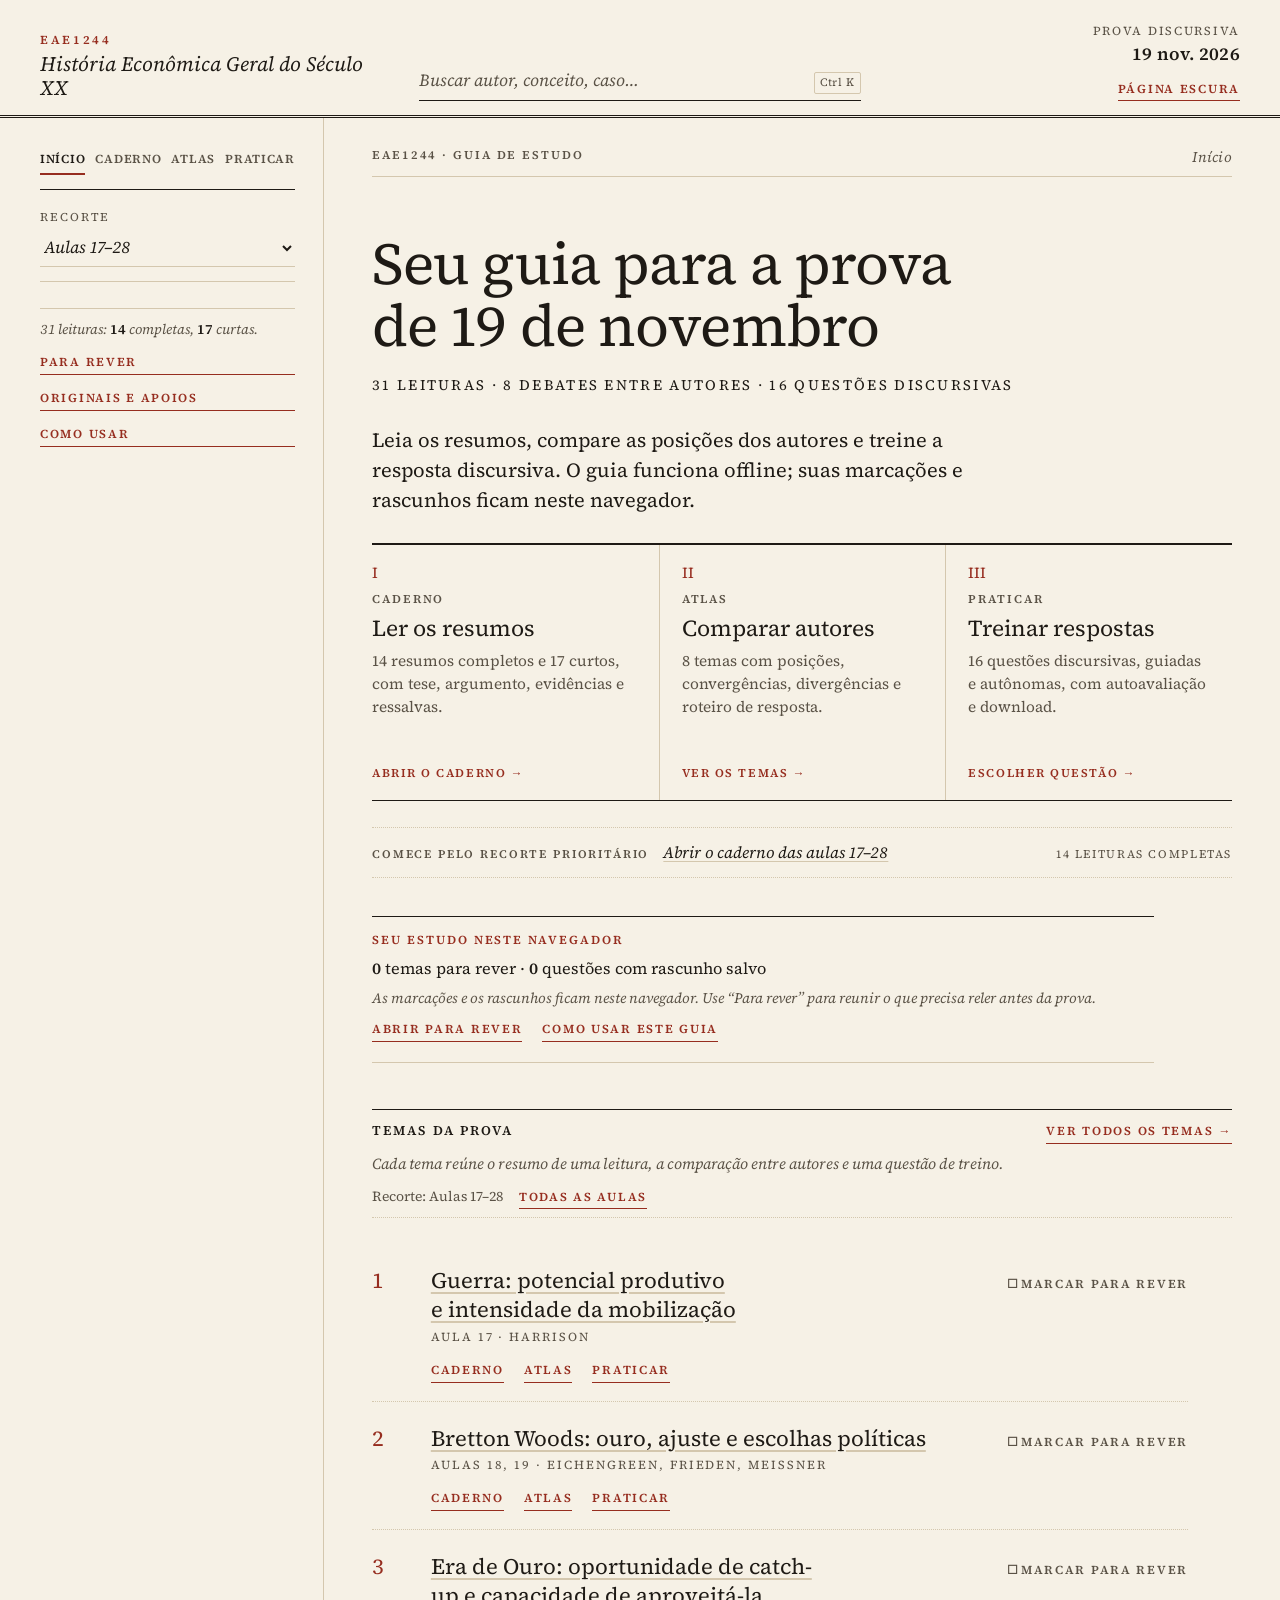
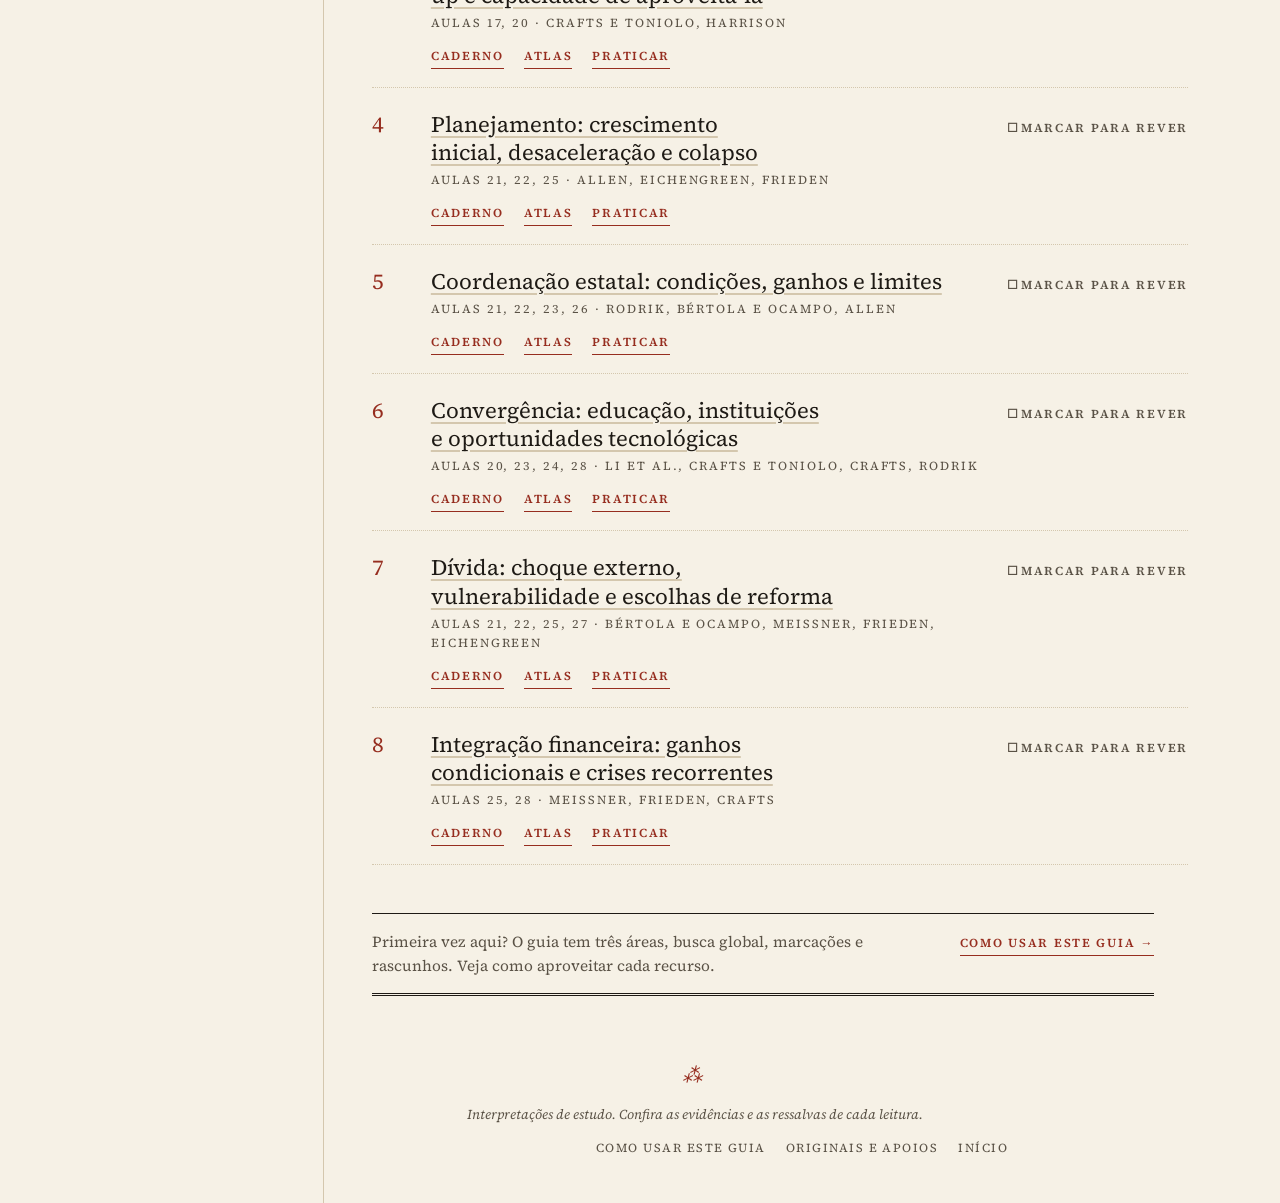
